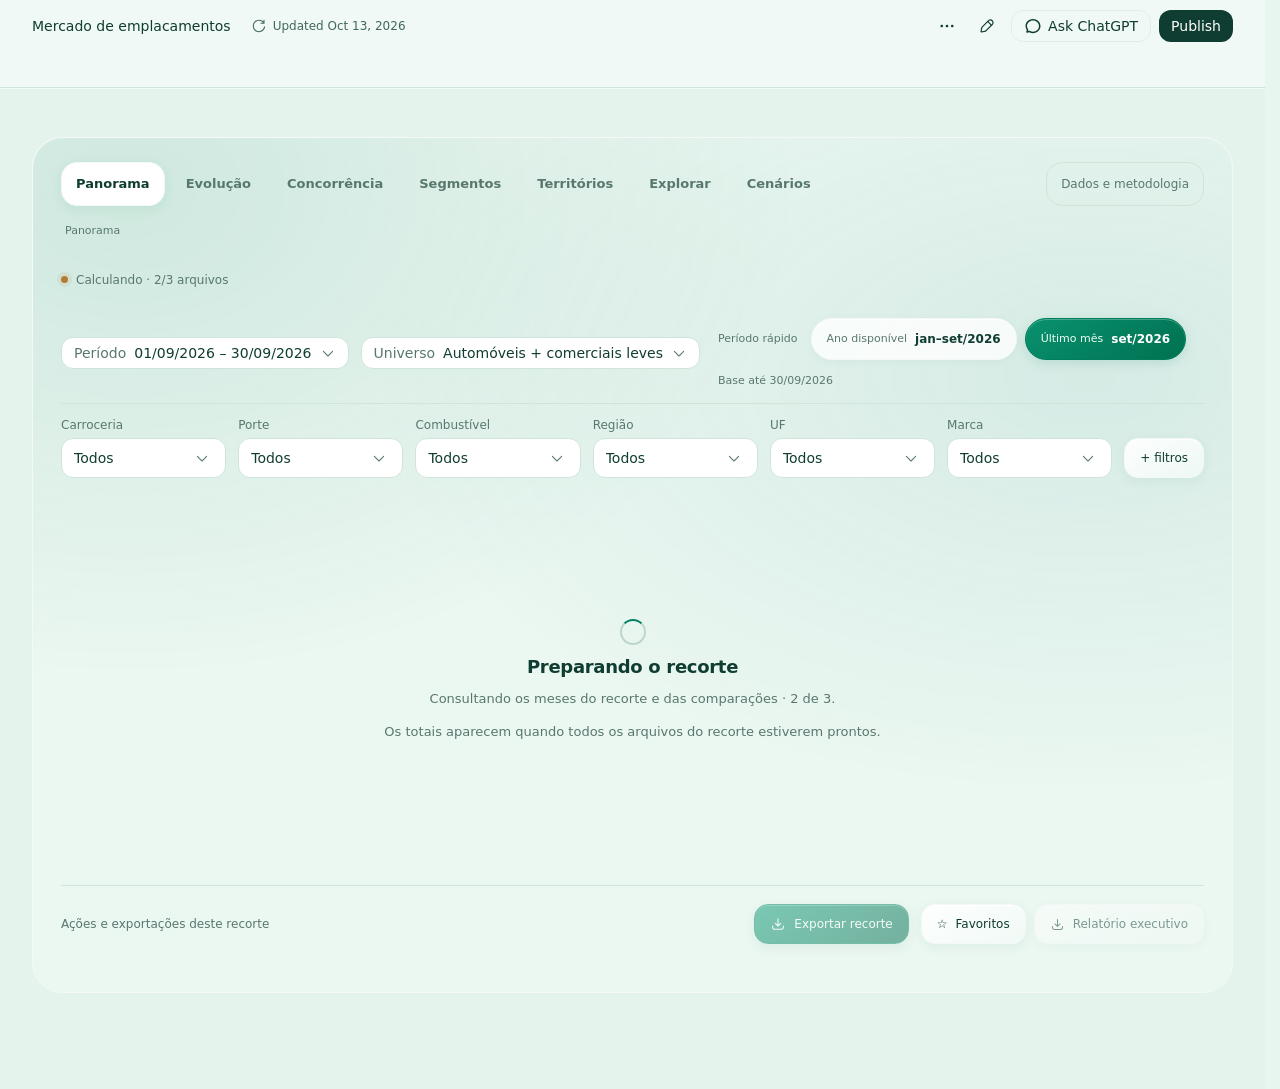
==== index.html @ 7e4a8392 "Add files via upload" ====
<!doctype html>
<html lang="en">
<head>
<meta charset="utf-8">
<meta name="viewport" content="width=device-width, initial-scale=1">
<meta name="color-scheme" content="light dark">
<meta name="theme-color" content="#ffffff">
<meta name="data-app-snapshot-sha256" content="2df8789edb861741ed31530e3e349b668649d255d8d9f45460e273f6a5045c52">
<meta name="data-app-runtime-sha256" content="9e3ede84b28aded3c7379b6e6a5611f0d95b9977eb0f781e279ceefabfcbd27e">
<meta name="data-app-bootstrap" content="deferred-content-v1">
<meta name="data-app-local-thread" content="01a12bfd-e2d1-74d6-8a83-0db0a08c40c7">
<title>Mercado de emplacamentos</title>
<link rel="icon" type="image/svg+xml" href="[data-uri]">
<style>:root{color-scheme:light;--fixed-theme-scheme:light;--adaptive-theme:1;--font-sans-default:-apple-system-body,ui-sans-serif,-apple-system,system-ui,"Segoe UI",Helvetica,"Apple Color Emoji",Arial,sans-serif,"Segoe UI Emoji","Segoe UI Symbol";--font-sans:var(--vscode-font-family,var(--font-sans-default));--background:var(--color-token-main-surface-primary,var(--color-background-surface,light-dark(#e7f6ef,#10231e)));--surface:var(--color-background-elevated-secondary-opaque,light-dark(#f1faf6,#172e27));--surface-raised:var(--color-token-dropdown-background,light-dark(#fff,#282828));--muted:light-dark(#eaf5ef,#243d32);--control:var(--color-background-control-opaque,light-dark(#fff,#212121));--control-hover:light-dark(#e5f3eb,#304a3d);--interaction-hover:var(--muted);--interaction-active:var(--control-hover);--text:var(--color-token-foreground,var(--color-text-foreground,light-dark(#103d31,#ecf8f2)));--secondary:var(--color-token-description-foreground,light-dark(#58786e,#a3bfb1));--border:var(--color-token-border,var(--color-border,light-dark(#cfe5d9,#304d40)));--border-strong:var(--color-border-heavy,light-dark(#bbd7c9,#466657));--accent:var(--color-text-accent,light-dark(#007c59,#61d2ae));--positive:var(--color-text-success,light-dark(#168043,#40c977));--warning-text:light-dark(#855b13,#e5b76e);--negative:var(--color-text-error,light-dark(#e02e2a,#ff6764));--mitsubishi-color:light-dark(#c73543,#ff8b94);--chart-1:light-dark(#00815f,#5bd3ac);--chart-2:light-dark(#4278c7,#91b4ef);--chart-3:light-dark(#20877f,#77d6cc);--chart-4:light-dark(#b47c31,#e5b76e);--chart-5:light-dark(#956bb9,#d1a9eb);--chart-6:light-dark(#7990af,#a3bde0);--chart-7:light-dark(#fa423e,#ff6764);--chart-8:light-dark(#8f8f8f,#afafaf);--chart-neutral-fill:color-mix(in srgb,var(--text) 3%,var(--surface));--ranked-list-fill:color-mix(in srgb,var(--chart-1) 16%,var(--surface));--ranked-list-fill-hover:color-mix(in srgb,var(--chart-1) 24%,var(--surface));--movement-positive:color-mix(in srgb,var(--positive) 75%,var(--text));--movement-negative:color-mix(in srgb,var(--negative) 75%,var(--text));--movement-total:var(--secondary);--card-radius:16px;--data-card-radius:22px;--data-card-background:light-dark(rgb(255 255 255/83%),rgb(24 47 39/83%));--control-radius:12px;--mark-radius:8;--data-app-chrome-background:color-mix(in srgb,var(--surface) 91%,transparent);--data-app-chrome-text:var(--text);--card-shadow:0 8px 30px rgb(16 80 57/7%),inset 0 1px 0 rgb(255 255 255/88%);--shadow:0 8px 16px -4px rgb(0 0 0/12%)}:root:not([data-app-theme]),:root:is([data-app-theme="original"],[data-app-theme="codex-classic"]){--dashboard-background:light-dark(color-mix(in srgb,var(--background) 98.6%,var(--text)),var(--background))}:root[data-app-appearance="dark"]{--fixed-theme-scheme:dark}
.dashboard-topbar-copy,.dashboard-topbar-actions,.dashboard-topbar-edit-controls{align-items:center;gap:10px;min-width:0;display:flex}.dashboard-topbar-copy{flex:auto}.dashboard-topbar-actions,.dashboard-topbar-edit-controls{flex:none}.dashboard-topbar-mode-controls{flex:none;align-items:center;gap:10px;display:flex}.dashboard-topbar-mode-controls [data-mode-action]{box-sizing:border-box;white-space:nowrap;transform-origin:100%}@media (width<=599px){.dashboard-topbar-mode-controls{grid-area:2/1/3/-1;justify-self:end}}.data-executive-summary{border-radius:var(--data-card-radius,var(--card-radius));background:0 0;border:0;min-width:0;overflow:visible}.data-executive-summary-heading{margin:0}.data-executive-summary-trigger{border-radius:var(--data-card-radius,var(--card-radius));width:100%;color:var(--text);cursor:pointer;font:inherit;text-align:left;background:0 0;border:0;justify-content:space-between;align-items:center;gap:16px;padding:12px 14px;display:flex}.data-executive-summary-trigger:hover{background:var(--interaction-hover,var(--control-hover))}.data-executive-summary-trigger:focus-visible{outline:2px solid var(--accent);outline-offset:-2px}.data-executive-summary-title-group{flex-wrap:wrap;flex:1;align-items:baseline;gap:10px;min-width:0;display:flex}.data-executive-summary-title{white-space:nowrap;flex:none;font-size:16px;font-weight:500;line-height:20px}.data-executive-summary-preview{min-width:0;color:color-mix(in srgb, var(--secondary) 68%, transparent);text-overflow:ellipsis;white-space:nowrap;flex:240px;font-size:14px;font-weight:400;line-height:20px;overflow:hidden}.data-executive-summary-toggle-icon{width:18px;height:18px;color:var(--secondary);flex:none;position:relative}.data-executive-summary-toggle-icon:before,.data-executive-summary-toggle-icon:after{content:"";background:currentColor;border-radius:999px;width:14px;height:1.5px;position:absolute;top:50%;left:50%;transform:translate(-50%,-50%)}.data-executive-summary-toggle-icon:after{transform:translate(-50%,-50%)rotate(90deg)}.data-executive-summary-trigger[aria-expanded=true] .data-executive-summary-toggle-icon:after{opacity:0}.data-executive-summary[data-open] .data-executive-summary-title{color:var(--secondary)}.data-executive-summary-panel{padding:0 0 18px}.data-executive-summary--inset{background:color-mix(in srgb, var(--text) 2%, transparent);overflow:hidden}.data-executive-summary--inset .data-executive-summary-trigger:hover{background:color-mix(in srgb, var(--text) 2%, transparent)}.data-executive-summary--inset .data-executive-summary-panel{padding:0 14px 18px}.data-executive-summary-content{grid-template-columns:minmax(0,1fr);gap:16px;width:100%;min-width:0;max-width:780px;padding-top:8px;display:grid}.data-executive-summary-content>:where(p,ul,ol){margin:0}.data-executive-summary-content .rich-narrative{min-width:0;margin:0}.data-executive-summary-content :is(.rich-narrative-content,.report-rich-editable)>p{margin:0}.data-executive-summary-content p{color:var(--text);font-size:16px;line-height:1.55}.data-executive-summary-content :is(strong,b,.markdown-bold){font-weight:600}.data-segmented-control{border:1px solid var(--border);border-radius:var(--control-radius);background:var(--control);align-items:stretch;min-width:0;max-width:100%;display:inline-flex;overflow:visible}.data-segmented-control[data-full-width]{width:100%;display:flex}.data-segmented-control-label{text-overflow:ellipsis;white-space:nowrap;min-width:0;overflow:hidden}.data-segmented-control[data-disabled]{opacity:var(--control-disabled-opacity,.58)}.data-segmented-control button{border:0;border-left:1px solid var(--border);min-width:0;min-height:30px;color:var(--secondary);cursor:pointer;font:inherit;white-space:nowrap;background:0 0;flex:0 auto;justify-content:center;align-items:center;padding:0 12px;font-size:14px;font-weight:400;line-height:20px;display:inline-flex;position:relative}.data-segmented-control button:first-child{border-radius:var(--control-radius) 0 0 var(--control-radius)}.data-segmented-control button:last-child{border-radius:0 var(--control-radius) var(--control-radius) 0}.data-segmented-control button:only-child{border-radius:var(--control-radius)}.data-segmented-control-tooltip{z-index:var(--layer-tooltip);position:absolute;bottom:calc(100% + 7px);left:50%;transform:translate(-50%,2px)}.data-segmented-control-button:hover .data-segmented-control-tooltip,.data-segmented-control-button:focus-visible .data-segmented-control-tooltip{opacity:1;transform:translate(-50%)}.data-segmented-control[data-size=default] button{min-height:calc(var(--data-control-height,32px) - 2px)}.data-segmented-control[data-full-width] button{flex:1 1 0}.data-segmented-control button:first-child{border-left:0}.data-segmented-control button:hover:not(:disabled){background:var(--interaction-hover,var(--control-hover));color:var(--text)}.data-segmented-control button:focus-visible{z-index:1;outline:2px solid var(--accent);outline-offset:-2px;position:relative}.data-segmented-control button[aria-pressed=true]{background:color-mix(in srgb, var(--text) 5%, transparent);color:var(--text)}.data-segmented-control button:disabled{cursor:default}@media (prefers-reduced-motion:reduce){.data-segmented-control button{transition:none}}.data-slider{--data-slider-control-height:var(--data-control-height,32px);--data-slider-control-padding:var(--space-3,12px);--data-slider-inline-gap:24px;--data-slider-inline-label-width:200px;align-content:start;gap:var(--field-label-gap,6px);min-width:0;color:var(--text);display:grid;container:data-slider/inline-size}.data-slider[data-layout=inline]{grid-template-columns:minmax(112px, var(--data-slider-inline-label-width)) minmax(0, 1fr);align-items:center;column-gap:var(--data-slider-inline-gap);row-gap:var(--field-label-gap,6px)}.data-slider[data-layout=inline]>.data-slider-label--outside{grid-area:1/1}.data-slider[data-layout=inline]>.data-slider-control{grid-area:1/2}.data-slider[data-layout=inline][data-label-placement=hidden]>.data-slider-control{grid-column:1/-1}.data-slider[data-disabled]{opacity:var(--control-disabled-opacity,.58)}.data-slider-label{min-width:0;color:var(--secondary);font-size:14px;font-weight:400;line-height:20px}.data-slider-label--outside{width:fit-content}.data-slider-label--inline{box-sizing:border-box;width:100%;min-height:var(--data-slider-control-height);pointer-events:none;text-overflow:ellipsis;white-space:nowrap;align-items:center;padding-inline:16px;display:flex;overflow:hidden}.data-slider[data-label-placement=inline]{gap:0}.data-slider[data-label-placement=inline] .data-slider-label--inline{z-index:5;inset-block:0;left:var(--data-slider-control-padding);width:auto;max-width:calc(100% - 96px);min-height:0;padding:0;position:absolute}.data-slider--range[data-center-inline-label] .data-slider-label--inline{left:var(--data-slider-midpoint);width:max-content;max-width:max(0px, calc(var(--data-slider-span) - 32px));text-align:center;justify-content:center;transform:translate(-50%)}.data-slider-label--hidden,.data-slider-visually-hidden{clip:rect(0 0 0 0);clip-path:inset(50%);white-space:nowrap;border:0;width:1px;height:1px;margin:-1px;padding:0;position:absolute;overflow:hidden}.data-slider-control{height:var(--data-slider-control-height);border:1px solid var(--border);border-radius:var(--control-radius);background:var(--surface);touch-action:none;min-width:0;transition:border-color .12s,box-shadow .12s;position:relative;overflow:visible}.data-slider-control:has(.data-slider-input:focus-visible){border-color:var(--control-focus-border,var(--border-strong));box-shadow:var(--control-focus-ring,0 0 0 1px var(--border-strong))}.data-slider-track{z-index:1;border-radius:inherit;pointer-events:none;position:absolute;inset:-1px;overflow:visible}.data-slider-selection{inset:0 calc(100% - var(--data-slider-end-position)) 0 var(--data-slider-start-position);border-radius:inherit;background:var(--muted);min-width:0;box-shadow:inset 0 0 0 1px color-mix(in srgb, var(--text) 9%, transparent), 0 1px 1px color-mix(in srgb, var(--text) 3%, transparent);transition:box-shadow .12s;position:absolute}.data-slider:not([data-disabled]) .data-slider-control:hover .data-slider-selection{box-shadow:inset 0 0 0 1px color-mix(in srgb, var(--text) 14%, transparent), 0 1px 1px color-mix(in srgb, var(--text) 3%, transparent)}.data-slider--single .data-slider-selection{min-width:min(16px,100%)}.data-slider-bound,.data-slider-value{z-index:5;color:var(--secondary);font-variant-numeric:tabular-nums;pointer-events:none;white-space:nowrap;font-size:12px;line-height:16px;position:absolute;top:50%;transform:translateY(-50%)}.data-slider-bound{transition:opacity .12s}.data-slider-bound--minimum{left:8px}.data-slider-bound--maximum{right:8px}.data-slider-bound[data-hidden]{opacity:0}.data-slider-value[data-placement=inside]{color:var(--text)}.data-slider-value--end{right:var(--data-slider-control-padding);color:var(--text);font-size:14px;line-height:20px;left:auto}.data-slider--range .data-slider-value{color:var(--text);font-size:14px;line-height:20px}.data-slider-handle{z-index:4;background:var(--secondary);opacity:.55;pointer-events:none;border-radius:999px;width:2px;height:18px;transition:opacity .12s;position:absolute;top:50%;transform:translate(-1px,-50%)}.data-slider-handle--lower{left:clamp(8px, calc(var(--data-slider-start) + 8px), calc(100% - 8px))}.data-slider-handle--upper{left:clamp(8px, calc(var(--data-slider-end) - 8px), calc(100% - 8px))}.data-slider--range[data-collapsed] .data-slider-handle{left:clamp(8px, var(--data-slider-start), calc(100% - 8px))}.data-slider:not([data-disabled]) .data-slider-control:hover .data-slider-handle{opacity:.8}.data-slider--single .data-slider-control:has(.data-slider-input:active) .data-slider-handle--upper,.data-slider--single .data-slider-control:has(.data-slider-input:focus-visible) .data-slider-handle--upper,.data-slider--range[data-active-thumb=lower] .data-slider-control:has(.data-slider-input--lower:active,.data-slider-input--lower:focus-visible) .data-slider-handle--lower,.data-slider--range[data-active-thumb=upper] .data-slider-control:has(.data-slider-input--upper:active,.data-slider-input--upper:focus-visible) .data-slider-handle--upper{opacity:1}.data-slider-input{appearance:none;cursor:ew-resize;opacity:0;touch-action:none;background:0 0;border:0;outline:0;width:100%;height:100%;margin:0;position:absolute;inset:0}.data-slider-input:disabled{cursor:default}.data-slider-input--single{z-index:6}.data-slider--range .data-slider-input{z-index:6;pointer-events:none}.data-slider--range[data-active-thumb=lower] .data-slider-input--lower,.data-slider--range[data-active-thumb=upper] .data-slider-input--upper{z-index:7}.data-slider-input::-webkit-slider-runnable-track{height:var(--data-slider-control-height);background:0 0}.data-slider-input::-webkit-slider-thumb{width:20px;height:var(--data-slider-control-height);appearance:none;cursor:ew-resize;background:0 0;border:0;margin-top:0}.data-slider--range .data-slider-input::-webkit-slider-thumb{pointer-events:auto}.data-slider-input::-moz-range-track{height:var(--data-slider-control-height);background:0 0}.data-slider-input::-moz-range-thumb{width:20px;height:var(--data-slider-control-height);cursor:ew-resize;background:0 0;border:0}.data-slider--range .data-slider-input::-moz-range-thumb{pointer-events:auto}@media (pointer:coarse){.data-slider-input::-webkit-slider-thumb{width:44px}.data-slider-input::-moz-range-thumb{width:44px}}@container data-slider (width<=520px){.data-slider[data-layout=inline]>.data-slider-label--outside,.data-slider[data-layout=inline]>.data-slider-control{grid-column:1/-1}.data-slider[data-layout=inline]>.data-slider-label--outside{grid-row:1}.data-slider[data-layout=inline]>.data-slider-control{grid-row:2}}@media (prefers-reduced-motion:reduce){.data-slider-control,.data-slider-bound,.data-slider-handle{transition:none}}.data-switch{min-height:32px;color:var(--text);cursor:pointer;font:inherit;text-align:left;background:0 0;border:0;justify-content:space-between;align-items:center;gap:12px;padding:0;font-size:14px;font-weight:400;display:inline-flex}.data-switch[data-full-width]{width:100%}.data-switch-track{background:var(--border-strong);border-radius:999px;flex:none;width:34px;height:20px;transition:background .16s;position:relative}.data-switch-track:after{background:var(--surface-raised);content:"";border-radius:50%;width:16px;height:16px;transition:transform .16s;position:absolute;top:2px;left:2px}.data-switch[aria-checked=true] .data-switch-track{background:var(--accent)}.data-switch[aria-checked=true] .data-switch-track:after{transform:translate(14px)}.data-switch:focus-visible{outline:2px solid var(--accent);outline-offset:2px}.data-switch:disabled{cursor:default;opacity:var(--control-disabled-opacity,.58)}@media (prefers-reduced-motion:reduce){.data-switch-track,.data-switch-track:after{transition:none}}.data-switch[data-size=compact]{color:var(--secondary);font:inherit;border-radius:var(--control-radius);cursor:pointer;white-space:nowrap;background:0 0;border:0;align-items:center;gap:8px;padding:6px 8px;font-size:14px;display:inline-flex}.data-switch[data-size=compact]:hover{background:var(--interaction-hover);color:var(--text)}.data-switch[data-size=compact] .data-switch-track{background:var(--border-strong);border-radius:10px;width:28px;height:16px;transition:background .12s;position:relative}.data-switch[data-size=compact] .data-switch-track:after{content:"";background:var(--surface);border-radius:50%;width:12px;height:12px;transition:transform .12s;position:absolute;top:2px;left:2px}.data-switch[data-size=compact][aria-checked=true] .data-switch-track{background:var(--text)}.data-switch[data-size=compact][aria-checked=true] .data-switch-track:after{transform:translate(12px)}.form-checkbox{align-items:center;gap:var(--space-2);cursor:pointer;display:inline-flex}.form-checkbox-control{flex:0 0 var(--space-5);width:var(--space-5);height:var(--space-5);display:inline-flex;position:relative}.form-checkbox-control input{appearance:none;z-index:1;border-radius:var(--radius-xs);width:100%;height:100%;cursor:inherit;background:0 0;border:0;margin:0;position:absolute;inset:0}.form-checkbox-control>:not(input){pointer-events:none;position:absolute;inset:0}.form-checkbox-control [data-dashboard-icon=checkboxUnchecked]{color:var(--border-strong)}.form-checkbox-control [data-dashboard-icon=checkboxChecked]{color:var(--text);opacity:0}.form-checkbox-control input:checked~[data-dashboard-icon=checkboxUnchecked]{opacity:0}.form-checkbox-control input:checked~[data-dashboard-icon=checkboxChecked]{opacity:1}.form-checkbox-control input:focus-visible{outline:2px solid var(--accent);outline-offset:3px}.form-checkbox:has(input:disabled){opacity:.5;cursor:not-allowed}.section-navigator{z-index:20;padding:6px;position:fixed;top:50%;left:12px;transform:translateY(-50%)}.section-navigator:not([data-placement=inline])[data-fits-gutter=false]{visibility:hidden;pointer-events:none}.section-navigator-trigger{border-radius:var(--radius-md);color:var(--secondary);font:inherit;cursor:pointer;background:0 0;border:0;align-items:center;margin:0;padding:8px 6px;display:flex}.section-navigator-trigger:focus-visible{outline:2px solid var(--accent);outline-offset:2px}.section-navigator-rail{flex-direction:column;align-items:flex-start;width:28px;display:flex}.section-navigator-rail>span{align-items:center;height:12px;display:flex}.section-navigator-rail i{background:var(--secondary);opacity:.5;border-radius:999px;width:9px;height:3px;display:block}.section-navigator-rail i[data-active]{background:var(--text);opacity:1;width:14px}.section-navigator-label{display:none}.section-navigator-menu{opacity:0;visibility:hidden;pointer-events:none;gap:2px;width:max-content;max-width:calc(100vw - 24px);max-height:min(440px,80vh);transition:opacity .1s,transform .1s,visibility .1s;position:absolute;top:50%;left:0;overflow-y:auto;transform:translate(-4px,-50%)}.section-navigator[data-open] .section-navigator-menu{opacity:1;visibility:visible;pointer-events:auto;transform:translateY(-50%)}.section-navigator-menu .menu-item{min-height:28px;padding-block:4px;font-size:12px;font-weight:500}.section-navigator-menu .menu-item-label{text-overflow:ellipsis;white-space:nowrap;overflow:hidden}.section-navigator-menu .menu-item[aria-current]{background:var(--control);color:var(--text)}.section-navigator-menu .menu-item:not([aria-current]){color:var(--secondary)}.section-navigator[data-placement=inline]{margin-bottom:12px;position:relative;top:auto;left:auto;transform:none}.section-navigator[data-placement=inline] .section-navigator-label{display:inline}.section-navigator[data-placement=inline] .section-navigator-trigger{background:var(--control);border:1px solid var(--border);padding:8px 12px}.section-navigator[data-placement=inline] .section-navigator-menu{top:100%;transform:translateY(-4px)}.section-navigator[data-placement=inline][data-open] .section-navigator-menu{transform:none}@media (width<=1080px){.section-navigator:not([data-placement=inline]){display:none}}@media (prefers-reduced-motion:reduce){.section-navigator-menu{transition:none}}.bar-family-list-row,.bar-family-grouped-bar,.bar-family-bullet-row{width:100%;font:inherit;text-align:left;cursor:default;background:0 0;border:0;padding:0;position:relative}.experimental-bar-chart{min-width:0;position:relative}.bar-family-list{gap:var(--bar-family-row-gap,13px);padding:8px 0;display:grid}.bar-family-list[data-label-position=summary],.bar-family-range{padding:0}.bar-family-list-row{min-width:0;color:var(--text);gap:6px;transition:opacity .16s;display:grid}.bar-family-list[data-interacting] .bar-family-list-row:not([data-active]){opacity:.38}.bar-family-list-row:focus-visible,.bar-family-bullet-row:focus-visible{outline:2px solid var(--accent);outline-offset:4px;border-radius:6px}.bar-family-list-copy{font-size:var(--bar-family-font-size,14px);justify-content:space-between;align-items:baseline;gap:12px;line-height:1.2;display:flex}.bar-family-list-copy>span{text-overflow:ellipsis;white-space:nowrap;min-width:0;overflow:hidden}.bar-family-list-copy strong{font-size:inherit;flex:none;font-weight:650}.bar-family-list-track{min-width:0;height:var(--bar-family-thickness,12px);border-radius:var(--bar-family-radius,999px);background:0 0;display:block;overflow:hidden}.bar-family-list-row[data-track] .bar-family-list-track{background:var(--bar-family-track-color)}.bar-family-list-track>span{border-radius:inherit;height:100%;transition:width .18s;display:block}.bar-family-list-row[data-track] .bar-family-list-track[data-segments]{grid-template-columns:repeat(var(--progress-segments), minmax(0, 1fr));background:0 0;gap:3px;display:grid}.bar-family-list-track[data-segments]>span{background:color-mix(in srgb, var(--progress-color) 14%, var(--surface))}.bar-family-list-track[data-segments]>span[data-active]{background:var(--progress-color)}.bar-family-progress-summary{flex-wrap:wrap;gap:4px 8px}.bar-family-progress-summary strong{letter-spacing:-.035em;font-size:20px;font-weight:560;line-height:24px}.bar-family-progress-summary>span{color:var(--secondary);white-space:normal;overflow-wrap:normal}.bar-family-range-track{background:var(--border-strong);border-radius:999px;height:3px;position:relative}.bar-family-range-track i{border:2px solid var(--surface);background:var(--bar-family-range-color,var(--text));width:8px;height:8px;box-shadow:0 0 0 1px var(--border-strong);border-radius:50%;position:absolute;top:50%;transform:translate(-50%,-50%)}.bar-family-range .bar-family-list-row{align-content:center;min-height:28px}.bar-family-range .bar-family-list-row:is(:hover,:focus-visible) .bar-family-range-track{background:var(--secondary)}.bar-family-range .bar-family-list-row:is(:hover,:focus-visible) .bar-family-range-track i{box-shadow:0 0 0 2px var(--bar-family-range-color,var(--text))}.bar-family-range-bounds{color:var(--secondary);font-variant-numeric:tabular-nums;font-size:10px}.bar-family-list-row:hover .bar-family-list-track>span,.bar-family-list-row:focus-visible .bar-family-list-track>span{filter:saturate(1.12)brightness(.92)}.bar-family-list--rankedList .bar-family-list-copy{z-index:2;height:var(--bar-family-thickness,32px);color:var(--text);align-items:center;position:absolute;top:0;left:12px;right:12px}.bar-family-list--rankedList .bar-family-list-row{gap:0}.bar-family-list[data-label-position=above] .bar-family-list-row{gap:7px}.bar-family-list[data-label-position=above] .bar-family-list-value{font-size:var(--bar-family-font-size,14px);align-items:baseline;gap:4px;line-height:1;display:flex}.bar-family-list[data-label-position=above] .bar-family-list-value strong{letter-spacing:-.02em;font-size:28px;font-weight:500}.bar-family-list[data-label-position=above] .bar-family-list-track>span{align-items:center;padding-inline:10px;display:flex}.bar-family-list[data-label-position=above] .bar-family-list-track b{font-size:var(--bar-family-font-size,14px);text-overflow:ellipsis;white-space:nowrap;font-weight:500;overflow:hidden}.bar-family-list-toggle{color:var(--secondary);font:inherit;cursor:pointer;background:0 0;border:0;border-radius:8px;justify-self:start;padding:5px 9px;font-size:13px;font-weight:600}.bar-family-list-toggle:hover{background:color-mix(in srgb, var(--text) 6%, transparent);color:var(--text)}.bar-family-list-toggle:focus-visible{outline:2px solid var(--accent);outline-offset:2px}.bar-family-grouped-list{gap:var(--bar-family-group-gap,15px);display:grid}.bar-family-grouped-row{gap:6px;display:grid}.bar-family-grouped-label{color:var(--text);font-size:14px;font-weight:500}.bar-family-grouped-pair{gap:4px;display:grid}.bar-family-grouped-bar{grid-template-columns:minmax(0, 1fr) var(--bar-family-value-width,4ch);min-height:max(22px, var(--bar-family-thickness,10px));color:inherit;align-items:center;gap:12px;transition:opacity .16s;display:grid}.bar-family-grouped-list[data-interacting] .bar-family-grouped-bar:not([data-active]){opacity:.38}.bar-family-grouped-bar:hover .bar-family-grouped-track>span,.bar-family-grouped-bar:focus-visible .bar-family-grouped-track>span{filter:saturate(1.08)brightness(.96)}.bar-family-grouped-bar:focus-visible{outline:2px solid var(--accent);outline-offset:3px;border-radius:4px}.bar-family-grouped-track{min-width:0;height:var(--bar-family-thickness,10px);border-radius:var(--bar-family-radius,5px);display:block;overflow:hidden}.bar-family-grouped-value{text-align:end;min-width:4ch;color:var(--text);font-variant-numeric:tabular-nums;font-size:14px;font-weight:600;line-height:22px}.bar-family-grouped-track>span{border-radius:inherit;height:100%;display:block}.bar-family-grouped-list>.chart-legend{justify-content:flex-start;margin:0}.experimental-bar-plot{width:100%;height:100%;min-height:0}.experimental-bar-chart[data-axis-label=true]{grid-template-rows:minmax(0,1fr) 18px;gap:4px;display:grid}.experimental-bar-axis-label{color:var(--secondary);text-align:center;font-size:11px;line-height:18px}.bar-family-segmented{gap:18px;padding:8px 0;display:grid;position:relative;container:composition/inline-size}.bar-family-segmented :is(.bar-family-segment,.bar-family-segment-callouts>div,.bar-family-segment-labels>div,.bar-family-segment-annotations>div,tbody>tr){transition:opacity .12s}.bar-family-segmented[data-interacting] :is(.bar-family-segment,.bar-family-segment-callouts>div,.bar-family-segment-labels>div,.bar-family-segment-annotations>div,tbody>tr):not([data-active]){opacity:.38}.bar-family-segment[data-active]{box-shadow:inset 0 0 0 1px color-mix(in srgb, var(--text) 24%, transparent)}@media (prefers-reduced-motion:reduce){.bar-family-segmented *{transition:none}}.bar-family-comparison-table{max-width:100%;display:none;overflow-x:auto}.bar-family-comparison-table table{border-collapse:collapse;width:100%;font-size:13px}.bar-family-comparison-table :is(th,td){border-bottom:1px solid var(--border);text-align:right;font-variant-numeric:tabular-nums;padding:10px 4px}.bar-family-comparison-table th{font-weight:500}.bar-family-comparison-table th:first-child{text-align:left}.bar-family-comparison-table thead,.bar-family-period-label{color:var(--secondary);font-size:12px}.bar-family-segmented[data-callouts-fit=false]>.bar-family-segment-callouts{visibility:hidden;pointer-events:none;top:0;position:absolute;inset-inline:0}.bar-family-segmented[data-callouts-fit=false]>.bar-family-comparison-table{display:block}.bar-family-segmented-track{width:100%;height:var(--bar-family-thickness,28px);border-radius:var(--bar-family-radius,999px);background:color-mix(in srgb, var(--text) 7%, transparent);display:flex;overflow:visible}.bar-family-segment{border:0;border-right:var(--bar-family-segment-gap,2px) solid var(--surface);color:#fff;min-width:2px;font:inherit;font-size:var(--bar-family-font-size,14px);cursor:default;padding:0;font-weight:650;position:relative;overflow:visible}.bar-family-segment:first-child{border-radius:var(--bar-family-radius,999px) 0 0 var(--bar-family-radius,999px)}.bar-family-segment:last-child{border-radius:0 var(--bar-family-radius,999px) var(--bar-family-radius,999px) 0;border-right:0}.bar-family-segment:only-child,.bar-family-segmented[data-rounded-segments] .bar-family-segment{border-radius:var(--bar-family-radius,999px)}.bar-family-segment:hover,.bar-family-segment:focus-visible{z-index:2}.bar-family-segment:focus-visible{outline:2px solid var(--accent);outline-offset:3px}.bar-family-segment-annotations{grid-template-columns:repeat(2,minmax(0,1fr));gap:0 24px;display:grid}@container composition (width<=560px){.bar-family-segment-annotations{grid-template-columns:minmax(0,1fr)}}.bar-family-segment-annotations>div{border-bottom:1px solid var(--border);font-size:var(--bar-family-font-size,14px);grid-template-columns:8px minmax(0,1fr) auto;align-items:center;gap:9px;padding:10px 0;display:grid}.bar-family-segment-key{border-radius:50%;width:8px;height:8px}.bar-family-segment-annotations strong,.bar-family-segment-annotations small{display:block}.bar-family-segment-annotations strong{font-size:inherit;font-weight:580}.bar-family-segment-annotations small{color:var(--secondary);font-size:inherit;margin-top:3px;line-height:1.25}.bar-family-segment-annotations b{font-size:inherit;font-weight:650}.bar-family-segment-callouts{color:var(--text);font-size:var(--bar-family-font-size,14px);align-items:end;gap:0;display:grid}.bar-family-segment-callouts>div{min-width:0;padding-right:12px}.bar-family-segment-callouts[data-align=right]>div{text-align:right;padding-left:12px;padding-right:0}.bar-family-segment-callouts[data-align=right] span i{margin-left:8px;margin-right:0}.bar-family-segment-callouts strong,.bar-family-segment-callouts span{font-size:inherit;line-height:1.3;display:block}.bar-family-segment-callouts strong{text-overflow:ellipsis;white-space:nowrap;font-weight:500;overflow:hidden}.bar-family-segment-callouts span{white-space:nowrap;margin-top:5px;font-weight:400}.bar-family-segment-callouts span b{font-size:18px;font-weight:500}.bar-family-segment-callouts span i{background:color-mix(in srgb, var(--text) 18%, transparent);vertical-align:-3px;width:1px;height:16px;margin-right:8px;display:inline-block}.bar-family-segment-callouts small{color:var(--secondary);font-size:inherit;margin-left:7px;font-weight:450}.bar-family-segment-callouts[data-position=bottom]{color:color-mix(in srgb, var(--secondary) 72%, transparent);align-items:start}.bar-family-segment-callouts[data-position=bottom] span{margin-top:0}.bar-family-segment-callouts[data-position=bottom] small{color:inherit}.bar-family-segment-callouts[data-position=bottom] strong{margin-top:5px;font-weight:500}.bar-family-segmented:has(.bar-family-segment-callouts){gap:10px}.bar-family-segmented:has(.bar-family-segment-callouts) .bar-family-segmented-track+.bar-family-segmented-track{margin-top:2px}.bar-family-segment-labels{color:var(--text);font-size:var(--bar-family-font-size,14px);gap:0;display:grid}.bar-family-segment-labels>div{text-align:center;justify-items:center;gap:3px;min-width:0;display:grid}.bar-family-segment-labels>div:first-child{text-align:left;justify-items:start}.bar-family-segment-labels>div:last-child{text-align:right;justify-items:end}.bar-family-segment-labels strong{font-size:inherit;font-weight:500;line-height:1.25}.bar-family-segment-labels span{color:var(--secondary);font-size:inherit;line-height:1.25}.bar-family-bullets{gap:var(--bar-family-row-gap,18px);padding:8px 0;display:grid}.bar-family-bullet-row{color:var(--text);gap:7px;display:grid}.bar-family-bullet-track{height:var(--bar-family-thickness,18px);background:color-mix(in srgb, var(--text) 7%, transparent);border-radius:999px;display:block;position:relative}.bar-family-bullet-value,.bar-family-bullet-projection{border-radius:inherit;position:absolute;top:0;bottom:0;left:0}.bar-family-bullet-projection{opacity:.28}.bar-family-bullet-track i{background:var(--text);border-radius:2px;width:2px;position:absolute;top:-4px;bottom:-4px;transform:translate(-1px)}.bar-family-bullet-row:hover .bar-family-bullet-value,.bar-family-bullet-row:focus-visible .bar-family-bullet-value{filter:saturate(1.08)brightness(.96)}@media (width<=520px){.bar-family-segment-annotations{grid-template-columns:1fr}}@media (prefers-reduced-motion:reduce){.bar-family-list-track>span{transition:none}}:root{--spacing:.25rem;--space-1:var(--spacing);--space-2:calc(var(--spacing) * 2);--space-3:calc(var(--spacing) * 3);--space-4:calc(var(--spacing) * 4);--space-5:calc(var(--spacing) * 5);--space-6:calc(var(--spacing) * 6);--data-card-gap:20px;--data-metric-gap:12px;--data-section-gap:40px;--data-section-content-gap:20px;--data-after-metrics-gap:32px;--radius-2xs:2px;--radius-xs:4px;--radius-sm:6px;--radius-md:8px;--radius-lg:10px;--radius-xl:12px;--radius-2xl:16px;--radius-3xl:20px;--radius-4xl:24px;--radius-full:9999px;--shadow-sm:0 1px 2px -1px #00000014;--shadow-md:0 2px 4px -1px #00000014;--shadow-lg:0 4px 8px -2px #0000001a;--shadow-xl:0 8px 16px -4px #0000001f;--shadow-2xl:0 16px 32px -8px #00000030;--shadow-hairline:0 0 0 .5px color-mix(in srgb, var(--text) 14%, transparent);--text-xs-size:12px;--text-xs-line:16px;--text-sm-size:14px;--text-sm-line:20px;--text-md-size:16px;--text-md-line:24px;--text-lg-size:18px;--text-lg-line:28px;--text-xl-size:20px;--text-xl-line:28px;--text-title-2-tracking:normal;--text-title-3-tracking:normal;--text-large-title-tracking:normal;--inverse-surface:var(--color-background-primary-solid,#111);--inverse-surface-hover:var(--color-background-primary-solid-hover,#000);--inverse-text:var(--color-text-primary-solid,#fff);--danger-surface:var(--color-background-danger-solid,var(--negative));--danger-text:var(--color-text-danger-solid,#fff);--radius-small:var(--radius-md,8px);--layer-header:30;--layer-tooltip:50;--tooltip-delay:.6s;--layer-drag:1000;--layer-tooltip-portal:1100;--motion-duration-fast:.15s;--motion-duration-standard:.3s;--motion-duration-segmented:.3s;--motion-easing-emphasized:cubic-bezier(.23, 1, .32, 1);--motion-easing-segmented:cubic-bezier(.23, 1, .32, 1);--motion-easing-out-quint:cubic-bezier(.23, 1, .32, 1);--block-drag-activation-distance:6;--block-drag-lift:-5px;--block-drag-scale:1.015;--block-drag-preview-opacity:.97;--block-drag-source-opacity:.24;--block-drag-max-tilt:1.5;--block-drag-velocity-smoothing:.18;--block-drag-direction-dead-zone:.04;--block-drag-rotation-duration:.1s;--block-drag-reorder-duration:.22s;--block-drag-drop-duration:.22s;--block-drag-reorder-easing:var(--motion-easing-emphasized);--block-drag-insertion-hysteresis:10;--block-drag-scroll-edge:56;--block-drag-scroll-speed:18;--block-layout-min-metric-span:2;--block-layout-min-chart-span:3;--block-layout-min-custom-span:3;--block-layout-min-table-span:3;--block-layout-min-block-span:3;--block-layout-max-row-items:6;--block-layout-row-insertion-zone:40;--block-layout-row-attraction:8;--block-layout-row-hover-delay:.45s;--block-layout-touch-row-hover-delay:.65s;--block-layout-row-gap:0px;--block-layout-auto-resize:1;--dashboard-frosted-background:color-mix(in srgb, var(--background) 95%, transparent);--dashboard-frosted-blur:14px;--data-app-dashboard-content-width:1440px;--data-app-dashboard-wide-content-width:var(--data-app-dashboard-content-width);--data-app-report-evidence-width:748px;--data-app-report-prose-width:748px;--data-app-dashboard-gutter:32px;--data-app-report-gutter:36px;--data-app-dashboard-mobile-gutter:16px;--data-app-report-mobile-gutter:20px;--report-comparison-fill:var(--lightningcss-light,#d4d4d4)var(--lightningcss-dark,#929292);--dashboard-content-max-width:calc(var(--data-app-dashboard-content-width) + 2 * var(--data-app-dashboard-gutter));--dashboard-content-gutter:var(--data-app-dashboard-gutter);--dashboard-content-mobile-gutter:var(--data-app-dashboard-mobile-gutter);font-family:var(--font-sans);font-synthesis:none;text-rendering:optimizelegibility;-webkit-font-smoothing:antialiased}.source-section{gap:var(--space-6);padding:var(--space-6);display:grid}.source-definition{padding:var(--space-4);border-radius:var(--radius-xl);background:var(--muted)}.source-definition h3{margin:3px 0 7px;font-size:16px}.source-definition>p:last-child{color:var(--secondary);margin:0;font-size:14px;line-height:1.55}.source-label,.source-metadata dt{color:var(--secondary);letter-spacing:0;text-transform:none;margin:0;font-size:14px;line-height:24px}.source-value{overflow-wrap:anywhere;color:var(--secondary);margin:0;font-size:12px}.source-metadata{grid-template-columns:repeat(2,minmax(0,1fr));gap:8px;margin:0;display:grid}.source-metadata div{min-width:0}.source-metadata dd{overflow-wrap:anywhere;color:var(--text);margin:8px 0 0;font-size:14px;line-height:1.6}.source-group{gap:8px;display:grid}.source-copy{color:var(--secondary);margin:0;font-size:14px;line-height:1.55}.source-pills{flex-wrap:wrap;gap:7px;display:flex}.source-pill{border:1px solid var(--border);border-radius:999px;align-items:center;gap:6px;min-width:0;padding:6px 9px;font-size:12px;display:inline-flex}.source-pill[href]{color:var(--text);text-decoration:none}.source-pill[href]:hover{border-color:var(--accent);color:var(--accent)}.source-pill span{overflow-wrap:anywhere}.source-definitions{border-collapse:collapse;width:100%}.source-definitions :is(th,td){border-bottom:1px solid color-mix(in srgb, var(--text) 5%, transparent);color:var(--text);text-align:left;vertical-align:top;padding:8px 0;font-size:14px;line-height:1.6}.source-definitions tr:first-child :is(th,td){border-top:1px solid color-mix(in srgb, var(--text) 5%, transparent)}.source-definitions th{width:136px;padding-right:16px;font-weight:500}.source-definition-formula{overflow-wrap:anywhere;color:var(--secondary);margin-top:5px;font-family:ui-monospace,SFMono-Regular,Menlo,Consolas,monospace;font-size:12px;line-height:1.55;display:block}.source-definition-variable{margin-top:2px;font-weight:400}.source-definition-lineage{overflow-wrap:anywhere;color:var(--secondary);margin-top:4px;font-size:12px;line-height:1.55;display:block}.source-caveats{border-top:1px solid color-mix(in srgb, var(--text) 5%, transparent);margin:0;padding:0;list-style:none;display:grid}.source-caveats li{border-bottom:1px solid color-mix(in srgb, var(--text) 5%, transparent);min-width:0;color:var(--text);padding:8px 0;font-size:14px;line-height:1.6}.source-list{gap:2px;margin:0 -8px;display:grid}.source-row{min-width:0;color:var(--text);border-radius:8px;grid-template-columns:17px minmax(0,1fr) auto;align-items:center;gap:10px;padding:9px 8px;font-size:14px;line-height:20px;text-decoration:none;display:grid}.source-row-icon{color:var(--secondary);align-self:start;margin-top:2px}.source-row-copy{gap:1px;min-width:0;display:grid}.source-row-title{overflow-wrap:anywhere;white-space:normal;min-width:0}.source-trust,.source-usage-note{overflow-wrap:anywhere;color:var(--secondary);font-family:var(--font-sans,inherit);white-space:normal;font-size:12px;line-height:20px}.source-row-external{color:var(--secondary);opacity:0;transition:opacity .12s}.source-row[href]:is(:hover,:focus-visible){background:color-mix(in srgb, var(--text) 5%, transparent)}.source-row[href]:is(:hover,:focus-visible) .source-row-external{opacity:1}.source-section .source-evidence{color:var(--text);font-size:14px;line-height:1.55}.source-trace{gap:0;margin:2px 0 0;padding:0;list-style:none;display:grid}.source-trace-step{grid-template-columns:30px minmax(0,1fr);gap:13px;padding:0 0 22px;display:grid;position:relative}.source-trace-step:not(:last-child):after{background:var(--border);content:"";width:1px;position:absolute;top:30px;bottom:3px;left:14px}.source-trace-marker{border:1px solid var(--border);background:var(--surface);width:29px;height:29px;color:var(--secondary);border-radius:50%;place-items:center;font-size:12px;display:grid}.source-trace-copy{min-width:0;padding-top:4px}.source-trace-copy>strong{color:var(--text);font-size:14px;line-height:1.45;display:block}.source-trace-copy>p{color:var(--text);overflow-wrap:anywhere;margin:6px 0 0;font-size:14px;line-height:1.6}.source-trace-copy .source-pills{margin-top:10px}.sql-viewer{border:1px solid var(--border);background:var(--muted);border-radius:12px;overflow:hidden}.sql-toolbar{border-bottom:1px solid var(--border);justify-content:space-between;align-items:center;gap:12px;min-height:46px;padding:6px 10px 6px 14px;display:flex}.sql-toolbar-actions{align-items:center;gap:2px;display:flex}.sql-source-links{flex-wrap:wrap;gap:8px;min-width:0;display:flex}.sql-source-links a{color:var(--secondary);align-items:center;gap:5px;font-size:12px;text-decoration:none;display:inline-flex}.sql-source-links a:hover{color:var(--text)}.sql-copy-button{min-height:30px;color:var(--secondary);background:0 0;border:0;border-radius:7px;flex:none;align-items:center;gap:5px;padding:5px 8px;font-size:12px;display:inline-flex}.sql-copy-button:hover{background:var(--interaction-hover);color:var(--text)}.sql{white-space:pre;min-height:120px;max-height:calc(100dvh - 250px);margin:0;padding:12px 0;font-family:ui-monospace,SFMono-Regular,Menlo,Monaco,Consolas,monospace;font-size:12px;line-height:1.7;overflow:auto}.sql :is(code,span){font-family:inherit}.sql-line{grid-template-columns:38px minmax(0,1fr);padding-right:14px;display:grid}.sql-line-number{color:var(--secondary);text-align:right;user-select:none;padding-right:10px}.sql-line-content{overflow-wrap:anywhere;white-space:pre-wrap}.sql code{min-width:0;display:block}.sql-keyword{color:var(--accent)}.sql-string{color:var(--positive)}.dialog.chart-export-dialog{--control-radius:var(--radius-xl);background:var(--background);width:100vw;max-width:none;height:100dvh;max-height:none;box-shadow:none;border:0;border-radius:0;flex-direction:column;display:flex;top:0;left:0;overflow:hidden;transform:none}.chart-export-dialog .dialog-header:focus{outline:none}.chart-export-dialog>.dialog-header,.chart-export-footer{flex-shrink:0}.chart-export-dialog>.dialog-header{min-height:52px;padding:0 var(--data-app-dashboard-gutter);border-bottom:var(--hairline,1px) solid var(--color-border-light,var(--border))}.chart-export-dialog .dialog-content{flex-direction:column;flex:auto;min-height:0;padding:0;display:flex;overflow:hidden}.chart-export-layout{flex:auto;grid-template-columns:minmax(0,1fr) minmax(260px,320px);min-height:0;display:grid;overflow:hidden}.chart-export-main{flex-direction:column;min-width:0;min-height:0;padding:0 0 20px;display:flex}.chart-export-stage{background:var(--background);flex:auto;justify-content:safe center;align-items:safe center;min-width:0;min-height:0;padding:28px;display:flex;overflow:auto}.chart-export-preset-description{color:var(--secondary);text-align:center;margin:0;font-size:12px;line-height:18px}.chart-export-preview-frame{flex-shrink:0;position:relative}.chart-export-preview{box-sizing:content-box;transform-origin:0 0;border:1px solid var(--color-border-light,var(--border));border-radius:var(--radius-3xl);position:absolute;inset:0 auto auto 0}.chart-export-preview-clip{border-radius:inherit;width:100%;height:100%;overflow:hidden}.chart-export-preview-clip[data-transparent=true]{background-color:var(--surface);background-image:conic-gradient(color-mix(in srgb, var(--text) 8%, transparent) 25%, transparent 0 50%, color-mix(in srgb, var(--text) 8%, transparent) 0 75%, transparent 0);background-size:16px 16px}.chart-export-artwork[data-transparent=true]{background:0 0}.chart-export-artwork{box-sizing:border-box;background:var(--surface);color:var(--text);font-family:var(--font-sans);pointer-events:none;border:0;border-radius:0;flex-direction:column;gap:12px;padding:20px;display:flex;position:relative;overflow:hidden}.chart-export-heading{flex-shrink:0}.chart-export-heading h2{font:500 16px/24px var(--font-sans);color:var(--text);margin:0}.chart-export-heading p{font:400 14px/20px var(--font-sans);color:var(--secondary);margin:0}.chart-export-heading h2+p{margin-top:4px}.chart-export-provenance p{margin:0}.chart-export-provenance p+p{margin-top:2px}.chart-export-provenance{font:400 12px/18px var(--font-sans);color:var(--secondary);overflow-wrap:anywhere;flex-shrink:0;margin:0}.chart-export-plot{flex:auto;min-height:100px}.chart-export-plot>.chart-layout{height:auto}.chart-export-plot .chart-frame{flex:none}.chart-export-plot .chart-layout--legend-right{flex-direction:column;display:flex}.chart-export-plot .chart-legend{max-height:none;overflow:visible;mask-image:none}.chart-export-plot .chart-legend li[data-collapsed]{visibility:visible}.chart-export-plot .chart-legend-toggle{display:none}.chart-export-resize{border-radius:var(--radius-md);width:28px;height:28px;color:var(--border-strong);cursor:nwse-resize;touch-action:none;background:0 0;border:0;place-items:center;padding:0;display:grid;position:absolute;bottom:-12px;right:-12px}.chart-export-resize:after{content:"";box-sizing:border-box;border-radius:var(--radius-full);clip-path:inset(50% 0 0 50%);pointer-events:none;border:2px solid;width:24px;height:24px;position:absolute;top:-3px;left:-3px}.chart-export-resize:hover{color:var(--secondary)}.chart-export-resize:focus-visible{outline:2px solid var(--accent);outline-offset:2px}.chart-export-size-controls{flex-direction:column;flex:none;align-items:center;gap:14px;padding:20px 20px 0;display:flex}.chart-export-presets{flex-wrap:wrap;justify-content:center;align-items:center;gap:8px;display:flex}.chart-export-presets button{border:1px solid var(--border);border-radius:var(--radius-xl);min-height:32px;color:var(--secondary);background:0 0;padding:0 12px;font-size:14px}.chart-export-presets button:hover,.chart-export-presets button[data-active]{background:var(--interaction-hover);color:var(--text)}.chart-export-custom-size{align-items:center;gap:8px;display:flex}.chart-export-controls.explorer-controls{border-top:0;border-left:var(--hairline,1px) solid var(--color-border-light,var(--border));max-height:none;overflow:auto}.chart-export-controls .explorer-section{flex-direction:column;align-items:stretch;display:flex}.chart-export-controls .explorer-section+.explorer-section{border:0;margin-inline:0;padding-inline:0}.chart-export-dimensions{color:var(--secondary);align-items:center;gap:8px;font-size:14px;display:flex}.chart-export-dimensions label{border:1px solid var(--border);border-radius:var(--radius-xl);align-items:center;gap:4px;min-width:0;padding:0 6px 0 8px;display:flex}.chart-export-dimensions input{width:48px;min-width:0;height:30px;color:var(--text);font:inherit;font-variant-numeric:tabular-nums;appearance:textfield;background:0 0;border:0;padding:0}.chart-export-dimensions input::-webkit-inner-spin-button{-webkit-appearance:none;margin:0}.chart-export-dimensions input::-webkit-outer-spin-button{-webkit-appearance:none;margin:0}.chart-export-dimensions label:focus-within{outline:2px solid var(--accent);outline-offset:2px}.chart-export-dimensions input:focus{outline:none}.chart-export-footer{border-top:1px solid var(--border);justify-content:flex-end;align-items:center;gap:8px;padding:16px 20px;display:flex}.chart-export-status{color:var(--secondary);margin:0 auto 0 0;font-size:12px;line-height:18px}@media (width<=800px){.chart-export-layout{flex-direction:column;display:flex;overflow:auto}.chart-export-main{flex:none}.chart-export-stage{flex:none;height:55dvh;min-height:280px}.chart-export-controls.explorer-controls{border-left:0;border-top:var(--hairline,1px) solid var(--color-border-light,var(--border));overflow:visible}.chart-export-footer{flex-wrap:wrap}.chart-export-status{flex-basis:100%}}@media (width<=650px){.chart-editor-dialog.chart-export-dialog>.dialog-header{min-height:50px;padding:0 var(--data-app-dashboard-mobile-gutter)}.chart-export-stage{padding-inline:var(--data-app-dashboard-mobile-gutter)}.chart-export-size-controls{padding:16px var(--data-app-dashboard-mobile-gutter) 0;gap:10px}.chart-export-presets{flex-wrap:nowrap;justify-content:space-between;gap:4px;width:100%;overflow-x:auto}.chart-export-presets button{white-space:nowrap;padding-inline:4px}.chart-export-resize{width:44px;height:44px}.chart-export-resize:after{top:7px;left:7px}.chart-export-footer{padding:12px var(--data-app-dashboard-mobile-gutter) calc(12px + env(safe-area-inset-bottom));grid-template-columns:repeat(2,minmax(0,1fr));gap:8px;display:grid}.chart-export-footer>:is(button,a){box-sizing:border-box;white-space:nowrap;place-items:center;width:100%;min-width:0;min-height:44px;padding-inline:4px;font-size:14px;display:grid}.chart-export-footer .chart-export-status{grid-column:1/-1}}.dialog.publish-review-dialog{border-radius:24px;flex-direction:column;width:min(480px,100vw - 32px);max-width:calc(100vw - 32px);max-height:calc(100dvh - 32px);display:flex;overflow:hidden}.publish-review-dialog .dialog-header{flex:none;padding:24px 24px 20px}.publish-review-dialog .dialog-header h2{font-size:20px;line-height:28px}.publish-review-dialog .dialog-header .icon-button:hover:not(:disabled){background:color-mix(in srgb, var(--text) 8%, transparent)}.publish-review-dialog .dialog-content{flex-direction:column;min-height:0;padding:0;display:flex}.publish-review-body{overscroll-behavior:contain;min-height:0;padding:0 24px 24px;overflow:auto}.publish-review-section h3{font:500 14px/20px var(--font-sans);margin:0 0 12px}.publish-review-section p{color:var(--secondary);font:400 14px/20px var(--font-sans);margin:0}.publish-review-audience{border:0;gap:8px;min-width:0;margin:0;padding:0;display:grid}.publish-review-option{border:1px solid var(--color-border-light,var(--border));cursor:pointer;border-radius:12px;grid-template-columns:18px minmax(0,1fr) 16px;align-items:center;gap:12px;min-height:68px;padding:12px;display:grid}.publish-review-option:has(input:checked){border-color:var(--text);background:color-mix(in srgb, var(--text) 3%, transparent)}.publish-review-option:hover{background:var(--interaction-hover)}.publish-review-option:has(input:focus-visible){outline:2px solid var(--text);outline-offset:2px}.publish-review-option>.dashboard-icon,.publish-review-existing>.dashboard-icon{color:var(--secondary)}.publish-review-option strong,.publish-review-existing strong{font:500 14px/20px var(--font-sans)}.publish-review-option-detail{color:var(--secondary);font:400 12px/18px var(--font-sans);margin-top:2px;display:block}.publish-review-option input{width:16px;height:16px;accent-color:var(--text);cursor:pointer;margin:0}.publish-review-permissions{margin-top:20px}.publish-review-permissions p{color:var(--secondary);font:400 14px/20px var(--font-sans);margin:12px 0 0}.publish-review-facts{color:var(--text);font:400 14px/20px var(--font-sans);gap:8px;margin:0;padding-left:18px;display:grid}.publish-review-facts li{padding-left:2px}.publish-review-existing{align-items:flex-start;gap:12px;display:flex}.publish-review-existing .dashboard-icon{flex-shrink:0;margin-top:2px}.publish-review-existing p{margin-top:4px}.publish-review-footer{border-top:1px solid var(--color-border-light,var(--border));flex:none;justify-content:flex-end;align-items:center;gap:8px;padding:16px 24px;display:flex}.publish-review-footer>.button{border:1px solid var(--border);width:100%;height:36px;min-height:36px;font:500 14px/20px var(--font-sans);white-space:nowrap;border-radius:12px;justify-content:center;align-items:center;gap:8px;padding:0 16px;text-decoration:none;display:inline-flex}.publish-review-footer>.button.primary{border-color:#0000}.publish-review-footer>.button:focus-visible{outline:2px solid var(--text);outline-offset:3px}.dashboard-publish-confirm>.dashboard-icon{flex:none}.dashboard-publish-button:disabled,.dashboard-publish-confirm:disabled,.dashboard-publish-confirm[aria-disabled=true]{cursor:not-allowed;opacity:.45}@media (width<=480px){.publish-review-dialog .dialog-header{padding:20px 20px 16px}.publish-review-body{padding:0 20px 20px}.publish-review-footer{flex-wrap:wrap;padding:12px}.publish-review-footer>.button{padding-inline:12px}.publish-review-option{gap:10px;padding:10px}}.dialog-backdrop.data-app-handoff-backdrop{z-index:calc(var(--layer-tooltip-portal,1100) + 1)}.dialog.data-app-handoff-dialog{z-index:calc(var(--layer-tooltip-portal,1100) + 2);width:min(440px,100vw - 32px);max-width:calc(100vw - 32px)}.data-app-handoff-dialog .dialog-content{gap:var(--space-4);display:grid}.data-app-handoff-question{color:var(--secondary);font:400 var(--text-sm-size)/var(--text-sm-line) var(--font-sans);margin:0}.data-app-handoff-choices{gap:var(--space-3);grid-template-columns:repeat(2,minmax(0,1fr));display:grid}.data-app-handoff-dialog .button{min-height:36px;padding:0 var(--space-4);color:var(--text);font:500 var(--text-sm-size)/var(--text-sm-line) var(--font-sans);white-space:nowrap;justify-content:center;align-items:center;text-decoration:none;display:inline-flex}.data-app-handoff-dialog .button:focus-visible,.data-app-handoff-remember input:focus-visible{outline:2px solid var(--text);outline-offset:3px}.data-app-handoff-footer{align-items:center;gap:var(--space-3);flex-wrap:wrap;display:flex}.data-app-handoff-footer>.button{margin-left:auto}.data-app-handoff-remember{align-items:center;gap:var(--space-2);min-height:36px;color:var(--text);font:400 var(--text-sm-size)/var(--text-sm-line) var(--font-sans);cursor:pointer;display:inline-flex}.data-app-handoff-remember input{width:16px;height:16px;accent-color:var(--text);cursor:pointer;flex:0 0 16px;margin:0}@media (width<=480px){.data-app-handoff-dialog .dialog-header{padding-inline:var(--space-5)}.data-app-handoff-dialog .dialog-content{padding-inline:var(--space-5);padding-bottom:var(--space-5)}}@media (width<=360px){.data-app-handoff-choices{grid-template-columns:minmax(0,1fr)}}@keyframes component-skeleton-pulse{0%{opacity:.5}to{opacity:1}}@media (prefers-reduced-motion:reduce){.component-skeleton-shape{animation:none}}.dashboard-shell-loading{--skeleton-fill:color-mix(in srgb, var(--text) 9%, var(--surface));background:var(--dashboard-background,var(--background));min-height:100dvh}.dashboard-shell-loading-embedded{--skeleton-fill:color-mix(in srgb, var(--text) 9%, var(--surface));width:100%;min-width:0}.dashboard-shell-loading-embedded .dashboard-shell-loading-content{max-width:none;margin:0;padding:0}.dashboard-shell-loading-topbar{border-bottom:1px solid var(--border);background:var(--background);justify-content:space-between;align-items:center;height:52px;padding-inline:16px;display:flex}.dashboard-shell-loading-content,.dashboard-shell-loading-error{max-width:calc(var(--data-app-dashboard-content-width) + 2 * var(--data-app-dashboard-gutter));padding:32px var(--data-app-dashboard-gutter) 64px;margin-inline:auto}.dashboard-shell-loading-heading{grid-template-columns:minmax(0,1fr);gap:12px;margin-bottom:32px;display:grid}.dashboard-shell-loading-line{border-radius:var(--radius-sm);background:var(--skeleton-fill);max-width:100%;height:12px;animation:1.4s ease-in-out infinite alternate component-skeleton-pulse}.dashboard-shell-loading-line.is-brand{width:160px;height:16px}.dashboard-shell-loading-line.is-action{width:72px;height:28px}.dashboard-shell-loading-line.is-title{width:280px;height:28px}.dashboard-shell-loading-line.is-description{width:380px}.dashboard-shell-loading-line.is-label{width:120px}.dashboard-shell-loading-line.is-value{width:104px;height:32px;margin-block:24px 16px}.dashboard-shell-loading-line.is-caption{width:80px;height:10px}.dashboard-shell-loading-metrics,.dashboard-shell-loading-charts{gap:var(--data-card-gap);display:grid}.dashboard-shell-loading-metrics{grid-template-columns:repeat(4,minmax(0,1fr));margin-bottom:24px}.dashboard-shell-loading-charts{grid-template-columns:repeat(2,minmax(0,1fr))}.dashboard-shell-loading-card{border:1px solid var(--border);border-radius:var(--data-card-radius);background:var(--data-card-background);min-width:0;padding:24px}.dashboard-shell-loading-charts .component-skeleton-shape{margin-top:24px}@media (width<=900px){.dashboard-shell-loading-metrics{grid-template-columns:repeat(2,minmax(0,1fr))}}@media (width<=650px){.dashboard-shell-loading-content,.dashboard-shell-loading-error{padding:24px var(--data-app-dashboard-mobile-gutter) 40px}.dashboard-shell-loading-metrics,.dashboard-shell-loading-charts{gap:12px}.dashboard-shell-loading-charts{grid-template-columns:minmax(0,1fr)}.dashboard-shell-loading-card{padding:20px}}@media (prefers-reduced-motion:reduce){.dashboard-shell-loading-line{animation:none}}@property --dashboard-tabs-visible-height{syntax:"<length>";inherits:true;initial-value:0}.dashboard-root{--dashboard-topbar-base-height:52px;--dashboard-tabs-expanded-height:36px;--dashboard-tabs-visible-height:0px;--dashboard-tabs-height-duration:.12s;--dashboard-tabs-height-easing:var(--motion-easing-emphasized)}.dashboard-root:has(>.dashboard-topbar[data-tabs-motion-ready]){transition:--dashboard-tabs-visible-height var(--dashboard-tabs-height-duration) var(--dashboard-tabs-height-easing)}.dashboard-root:has(>[data-data-app-content=dashboard]){background:var(--dashboard-background,var(--background));min-height:100dvh}.dashboard-root:has(>.dashboard-topbar>.dashboard-tabs-collapse.is-open){--dashboard-tabs-visible-height:var(--dashboard-tabs-expanded-height)}html{scrollbar-gutter:stable;background:var(--background);overflow-x:clip}*{box-sizing:border-box}body{background:var(--background);color:var(--text);font-size:var(--text-sm-size);line-height:var(--text-sm-line);margin:0;overflow-x:clip}:where(main[data-data-app-content=dashboard]){padding-block:24px 96px}main[data-data-app-content=dashboard]{width:100%;max-width:calc(var(--data-app-content-width,var(--data-app-dashboard-content-width)) + 2 * var(--data-app-layout-gutter,var(--data-app-dashboard-gutter)));padding-inline:var(--data-app-layout-gutter,var(--data-app-dashboard-gutter));margin-inline:auto}@media (width<=650px){:where(main[data-data-app-content=dashboard]){padding-block:18px 56px}main[data-data-app-content=dashboard]{padding-inline:var(--data-app-dashboard-mobile-gutter)}}main[data-data-app-content=dashboard]:has(>:is([data-dashboard-layout=full-width],[data-dashboard-layout=viewport])){width:100%;max-width:none;margin:0;padding:0}.dashboard-root:has(>main[data-data-app-content=dashboard]>[data-dashboard-layout=viewport]){height:100dvh;min-height:0;overflow:hidden}main[data-data-app-content=dashboard]:has(>[data-dashboard-layout=viewport]){height:calc(100dvh - var(--dashboard-topbar-base-height,52px) - var(--dashboard-tabs-visible-height,0px));min-height:0;overflow:hidden}body[data-scroll-locked]:has(.select-content[data-state=open]):not(:has([data-shared-dialog])){margin-right:0!important;padding-right:0!important;overflow:clip visible!important}@supports (scrollbar-gutter:stable){body[data-scroll-locked]:has([data-shared-dialog]){margin-right:0!important}}:root[data-app-theme]:not([data-app-theme=original]) :is(main,.dashboard-topbar,.source-sidebar,[role=dialog]) :is(h1,h2,h3,h4,h5,h6,p,span,strong,b,em,dt,dd,li,th,td,button,input,select,textarea,label) :not(pre *,code *){font-family:var(--font-sans)}button,input,select,textarea{color:inherit;font:inherit}button{cursor:pointer}.visually-hidden{clip-path:inset(50%);white-space:nowrap;border:0;width:1px;height:1px;margin:-1px;padding:0;position:absolute;overflow:hidden}button:focus-visible,input:focus-visible,textarea:focus-visible,[role=menuitem]:focus-visible{outline:2px solid var(--accent);outline-offset:2px}:root[data-input-modality=pointer] :is(button,input,textarea,[role=menuitem]):focus-visible{outline:none}:root[data-input-modality=pointer] :is(.typeahead-control,.search-field):focus-within{box-shadow:none}.filters,.component-header,.component-title,.dialog-header,.tabs,.toolbar{align-items:center;display:flex}.source-label,.table th,.axis-label{color:var(--secondary)}.topbar-mode-switcher{--topbar-mode-inset:2px;--topbar-mode-inner-radius:max(0px, calc(var(--radius-md) - var(--topbar-mode-inset)));height:32px;padding:var(--topbar-mode-inset);border-radius:var(--radius-md);background:var(--data-app-safe-chrome-track,var(--muted));display:flex;position:relative}.topbar-mode-indicator{top:var(--topbar-mode-inset);left:var(--topbar-mode-inset);border-radius:var(--topbar-mode-inner-radius);background:var(--data-app-safe-chrome-indicator,var(--surface-raised));width:40px;height:28px;transition:transform var(--motion-duration-segmented) var(--motion-easing-segmented);position:absolute;box-shadow:0 2px 5px #00000014}:root[data-color-scheme=dark] .topbar-mode-indicator{background:var(--data-app-safe-chrome-indicator,color-mix(in srgb, var(--surface-raised) 82%, var(--text)));box-shadow:inset 0 0 0 1px #ffffff14,0 1px 3px #0000002e}.topbar-mode-switcher button{z-index:1;border-radius:var(--topbar-mode-inner-radius);width:40px;height:28px;color:var(--data-app-safe-chrome-foreground,var(--secondary));background:0 0;border:0;place-items:center;padding:0;display:grid;position:relative}.topbar-mode-switcher button[aria-pressed=true]{color:var(--data-app-safe-chrome-indicator-text,var(--text))}.topbar-mode-switcher button:hover{color:var(--data-app-safe-chrome-foreground,var(--text))}.topbar-mode-switcher button[aria-pressed=true]:hover{color:var(--data-app-safe-chrome-indicator-text,var(--text))}.dashboard-tooltip{border:1px solid var(--border);border-radius:var(--radius-small);background:var(--surface-raised);color:var(--text);opacity:0;pointer-events:none;transition:opacity var(--motion-duration-fast) ease, transform var(--motion-duration-fast) ease;white-space:nowrap;padding:5px 8px;font-size:12px;line-height:16px}.topbar-mode-tooltip{z-index:var(--layer-tooltip);position:absolute;top:calc(100% + 8px);left:50%;transform:translate(-50%,-2px)}.history-tooltip-trigger{display:inline-flex;position:relative}.history-tooltip-trigger:hover .topbar-mode-tooltip,.history-tooltip-trigger:has(button:focus-visible) .topbar-mode-tooltip,.topbar-mode-switcher button:hover .topbar-mode-tooltip,.topbar-mode-switcher button:focus-visible .topbar-mode-tooltip{opacity:1;transform:translate(-50%)}.history-tooltip-trigger[data-delayed-tooltip] .topbar-mode-tooltip{visibility:hidden;transition:visibility 0s, opacity var(--motion-duration-fast) ease, transform var(--motion-duration-fast) ease}.history-tooltip-trigger[data-delayed-tooltip]:is(:hover,:has(button:focus-visible)) .topbar-mode-tooltip{visibility:visible;transition-delay:var(--tooltip-delay)}.history-tooltip-trigger[data-delayed-tooltip]:has(button[data-state=open]) .topbar-mode-tooltip{visibility:hidden;opacity:0;transition-delay:0s}.dashboard-topbar{box-sizing:border-box;z-index:var(--layer-header);border-bottom:var(--hairline,1px) solid var(--border);background:var(--data-app-chrome-background,var(--dashboard-frosted-background));width:100%;min-height:52px;color:var(--data-app-chrome-text,var(--text));backdrop-filter:blur(var(--dashboard-frosted-blur));position:sticky;top:0}header[data-data-app-chrome=topbar],header[data-data-app-chrome=topbar] :is(strong,span,button,a){font-family:var(--font-sans-default)!important}:root:not([data-app-theme]) header[data-data-app-chrome=topbar],:root:not([data-app-theme]) header[data-data-app-chrome=topbar] :is(strong,span,button,a),:root:is([data-app-theme=original],[data-app-theme=codex-classic]) header[data-data-app-chrome=topbar],:root:is([data-app-theme=original],[data-app-theme=codex-classic]) header[data-data-app-chrome=topbar] :is(strong,span,button,a){font-family:var(--vscode-font-family,var(--font-sans-default))!important}:root:not([data-app-theme]) .topbar-mode-switcher,:root:is([data-app-theme=original],[data-app-theme=codex-classic]) .topbar-mode-switcher{--topbar-mode-inner-radius:max(0px, calc(var(--radius-xl) - var(--topbar-mode-inset)));border-radius:var(--radius-xl)}:root:not([data-app-theme]) :is(.dashboard-publish-button,.dashboard-header-action-button,.freshness-button,.menu-item,.icon-button,.scenario-reset),:root:is([data-app-theme=original],[data-app-theme=codex-classic]) :is(.dashboard-publish-button,.dashboard-header-action-button,.freshness-button,.menu-item,.icon-button,.scenario-reset){border-radius:var(--radius-xl)}.dashboard-tabs-collapse{grid-template-columns:minmax(0,1fr);grid-template-rows:var(--dashboard-tabs-visible-height);pointer-events:none;min-width:0;display:grid;overflow:clip}.dashboard-tabs-collapse.is-open{pointer-events:auto}.dashboard-tabs-collapse-inner{min-width:0;min-height:0;transform:translateY(calc(var(--dashboard-tabs-visible-height) - var(--dashboard-tabs-expanded-height)));overflow:visible}.dashboard-chrome-inner{width:var(--data-app-safe-chrome-width,min(var(--dashboard-content-max-width), 100%));margin-inline:var(--data-app-safe-chrome-margin,auto);padding-inline-start:var(--data-app-safe-chrome-inset-start,var(--dashboard-content-gutter));padding-inline-end:var(--data-app-safe-chrome-inset-end,var(--dashboard-content-gutter))}.dashboard-topbar-inner{justify-content:space-between;align-items:center;gap:var(--space-3);min-height:51px;display:flex}.dashboard-mobile-report-date,.dashboard-mobile-menu-group{display:none}.dashboard-refresh-coachmark{z-index:75;border:1px solid var(--color-border-light,var(--border));border-radius:var(--radius-2xl);background:var(--surface-raised);width:min(320px,100vw - 32px);color:var(--text);box-shadow:var(--shadow-xl);padding:16px;position:fixed}.dashboard-refresh-coachmark:before{content:"";top:-5px;left:var(--coachmark-arrow-left,32px);border-top:1px solid var(--color-border-light,var(--border));border-left:1px solid var(--color-border-light,var(--border));background:var(--surface-raised);width:8px;height:8px;position:absolute;transform:rotate(45deg)}.dashboard-refresh-coachmark-heading{justify-content:space-between;align-items:flex-start;gap:8px;display:flex}.dashboard-refresh-coachmark h3{font:500 14px/20px var(--font-sans);margin:0;padding-top:2px}.dashboard-refresh-coachmark-heading .icon-button{flex-shrink:0;width:24px;height:24px;margin-top:-2px;margin-right:-4px}.dashboard-refresh-coachmark p{font:400 14px/20px var(--font-sans);color:var(--secondary);margin:8px 0 0}@media print{.dashboard-refresh-coachmark{display:none!important}}.dashboard-tabs-row{min-width:0}.dashboard-tabs-inner{scrollbar-width:none;-webkit-overflow-scrolling:touch;margin-top:-14px;margin-bottom:-1px;padding-top:8px;padding-bottom:1px;overflow-x:auto}.dashboard-tabs-inner::-webkit-scrollbar{display:none}.dashboard-tabs{--dashboard-tab-reorder-duration:var(--motion-duration-standard);--dashboard-tab-reorder-easing:var(--motion-easing-emphasized);--dashboard-tab-drag-source-opacity:.18;--dashboard-tab-drag-source-fade-duration:80ms;align-items:flex-end;gap:4px;min-width:max-content;display:flex;position:relative}.dashboard-tabs>.tab-active-indicator{bottom:0}@media (width<=599px){.dashboard-tabs>.tab-active-indicator{bottom:1px}}.dashboard-tab{min-height:42px;color:var(--secondary);background:0 0;border:0;place-items:center;padding:0 10px 6px;font-size:14px;display:inline-grid;position:relative}.dashboard-tab-item{flex:none;display:inline-grid;position:relative}.dashboard-tab{touch-action:auto;max-width:180px;transition:opacity var(--dashboard-tab-drag-source-fade-duration) ease-out;user-select:none;will-change:transform}.dashboard-tab-label{white-space:nowrap;min-width:0;max-width:100%;display:block;overflow:hidden}.dashboard-tab-label[data-overflowing=true]{mask-image:linear-gradient(90deg,#000 calc(100% - 32px),#0000)}.dashboard-tab-item:first-child .dashboard-tab{padding-left:0}.dashboard-tab-item:first-child .dashboard-tab:after{left:0}.dashboard-tab:has(.dashboard-tab-label[data-overflowing=true]):after{right:0}.dashboard-tab:after{background:var(--text);content:"";opacity:0;height:1px;position:absolute;bottom:-1px;left:10px;right:10px}.dashboard-tab[aria-selected=true]{color:var(--text)}.dashboard-tab[aria-selected=true]:after{opacity:0}.dashboard-topbar[data-mode=edit] .dashboard-tab{cursor:pointer}.dashboard-tabs.is-pressed,.dashboard-tabs.is-pressed .dashboard-tab{cursor:grabbing}.dashboard-tab.is-dragging{opacity:var(--dashboard-tab-drag-source-opacity)}.dashboard-tab-drag-preview{--dashboard-tab-drag-lift:-3px;--dashboard-tab-drag-scale:1.03;--dashboard-tab-drag-opacity:.96;--dashboard-tab-drag-rotation-left:-2.5deg;--dashboard-tab-drag-rotation-right:2.5deg;--dashboard-tab-drag-rotation-duration:90ms;--dashboard-tab-drag-rotation-easing:var(--motion-easing-emphasized);--dashboard-tab-drag-radius:var(--radius-small);--dashboard-tab-drag-shadow:var(--shadow-hairline,0 0 0 .5px color-mix(in srgb, var(--text) 14%, transparent)), var(--shadow-400,var(--shadow));--dashboard-tab-drag-z-index:var(--layer-drag);z-index:var(--dashboard-tab-drag-z-index);box-sizing:border-box;border-radius:var(--dashboard-tab-drag-radius);background:var(--surface-raised);box-shadow:var(--dashboard-tab-drag-shadow);color:var(--text);opacity:var(--dashboard-tab-drag-opacity);pointer-events:none;transform:translateY(var(--dashboard-tab-drag-lift)) rotate(var(--dashboard-tab-drag-rotation-current,0deg)) scale(var(--dashboard-tab-drag-scale));transform-origin:bottom;transition:transform var(--dashboard-tab-drag-rotation-duration) var(--dashboard-tab-drag-rotation-easing);border:0;place-items:center;font-size:14px;display:grid;position:fixed}.dashboard-tab-drag-preview[data-drag-direction="-1"]{--dashboard-tab-drag-rotation-current:var(--dashboard-tab-drag-rotation-left)}.dashboard-tab-drag-preview[data-drag-direction="1"]{--dashboard-tab-drag-rotation-current:var(--dashboard-tab-drag-rotation-right)}.dashboard-tab:hover{color:var(--text)}.dashboard-tab:focus-visible{outline:2px solid var(--accent);outline-offset:-2px}.dashboard-ask-anchor{z-index:var(--layer-tooltip-portal);width:0;height:0;transition:transform var(--dashboard-ask-resize-duration,.3s) var(--dashboard-ask-transition-ease,var(--motion-easing-segmented));position:fixed}.dashboard-ask-anchor[data-phase=compose]{transform:translate(calc(-2px - var(--dashboard-ask-compose-offset-x,0px)), var(--dashboard-ask-compose-y,4px))}.dashboard-ask-anchor[data-phase=compose][data-source=header]{transition:none}.dashboard-ask-anchor[data-phase=compose][data-source=header][data-header-morph=true]{transform:translate(var(--dashboard-ask-header-correction-x,0), var(--dashboard-ask-header-correction-y,0))}.dashboard-ask-anchor[data-header-morph=true][data-closing=true]{animation:dashboard-ask-header-return-anchor var(--dashboard-ask-header-unmorph-duration,.17s) var(--dashboard-ask-transition-ease) both;transition:none}@keyframes dashboard-ask-header-return-anchor{0%{transform:translate(var(--dashboard-ask-header-correction-x,0), var(--dashboard-ask-header-correction-y,0))}to{transform:translate(0)}}.dashboard-ask-panel{--dashboard-ask-action-size:28px;--dashboard-ask-radius:18px;bottom:var(--dashboard-ask-anchor-gap,16px);border-radius:var(--dashboard-ask-radius);background:var(--dashboard-frosted-background);width:116px;max-width:calc(100vw - 24px);height:36px;-webkit-backdrop-filter:blur(var(--dashboard-frosted-blur));box-shadow:0 var(--dashboard-ask-shadow-y,2px) var(--dashboard-ask-shadow-blur,6px) #00000014, 0 0 1px #0000009e;color:var(--text);transform-origin:50% 100%;animation:dashboard-ask-panel-in var(--dashboard-ask-enter-duration,.14s) var(--dashboard-ask-enter-ease,var(--motion-easing-segmented)) both;transition:width var(--dashboard-ask-resize-duration,.3s) var(--dashboard-ask-transition-ease,var(--motion-easing-segmented)), height var(--dashboard-ask-resize-duration,.3s) var(--dashboard-ask-transition-ease,var(--motion-easing-segmented)), border-radius var(--dashboard-ask-resize-duration,.3s) var(--dashboard-ask-transition-ease,var(--motion-easing-segmented));will-change:width, height;border:0;position:absolute;left:-58px;overflow:hidden}.dashboard-ask-mobile-scrim,.dashboard-ask-mobile-heading{display:none}.dashboard-ask-panel[data-placement=below]{top:var(--dashboard-ask-anchor-gap,16px);transform-origin:50% 0;bottom:auto}.dashboard-ask-panel[data-phase=compose]{width:var(--dashboard-ask-compose-width,320px);height:var(--dashboard-ask-compose-height,96px);border-radius:var(--dashboard-ask-radius)}.dashboard-ask-panel[data-phase=compose][data-source=header]{left:calc(var(--dashboard-ask-compose-width,260px) / -2 + 2px);background:var(--surface-raised);-webkit-backdrop-filter:none;transition:none;animation:none;overflow:visible}.dashboard-ask-panel[data-phase=compose][data-source=header][data-header-morph=true]{--dashboard-ask-header-morph-easing:cubic-bezier(.23, 1, .32, 1);box-sizing:border-box;transform-origin:100%;animation:dashboard-ask-header-morph var(--dashboard-ask-header-morph-duration,.12s) var(--dashboard-ask-header-morph-easing) both;inset:-18px 0 auto auto}.dashboard-ask-panel[data-phase=compose][data-source=header][data-header-morph=true] .dashboard-ask-compose{left:auto;right:0}.dashboard-ask-panel[data-phase=compose][data-source=header][data-header-morph=true] .dashboard-ask-compose footer{animation:dashboard-ask-header-submit-in var(--dashboard-ask-header-morph-duration,.12s) var(--dashboard-ask-header-morph-easing) both}.dashboard-ask-anchor[data-header-morph=true]:not([data-composer-expanded=true]) .dashboard-ask-panel{border-radius:var(--dashboard-ask-trigger-radius,var(--radius-md))}.dashboard-ask-panel[data-phase=compose][data-source=header][data-header-morph=true][data-closing=true]{pointer-events:none;animation-name:dashboard-ask-header-unmorph;animation-duration:var(--dashboard-ask-header-unmorph-duration,.17s);transition:none}.dashboard-ask-panel[data-phase=compose][data-source=header][data-header-morph=true][data-closing=true]:not([data-has-question=true]) .dashboard-ask-compose footer{animation-name:dashboard-ask-header-submit-out;animation-duration:var(--dashboard-ask-header-unmorph-duration,.17s)}.dashboard-ask-panel[data-phase=compose][data-source=header][data-header-morph=true][data-closing=true][data-has-question=true] .dashboard-ask-compose{animation:dashboard-ask-header-content-out var(--dashboard-ask-header-unmorph-duration,.17s) var(--dashboard-ask-header-morph-easing) both}.dashboard-ask-panel[data-phase=compose][data-source=header][data-header-morph=true][data-closing=true] .dashboard-ask-shared-prompt{left:var(--dashboard-ask-trigger-label-inset,11px);color:var(--dashboard-ask-trigger-color,var(--text))}.dashboard-ask-panel[data-phase=compose][data-source=header][data-header-morph=true][data-closing=true][data-has-question=true] .dashboard-ask-shared-prompt{animation:dashboard-ask-header-label-in var(--dashboard-ask-header-unmorph-duration,.17s) var(--dashboard-ask-header-morph-easing) both}@keyframes dashboard-ask-header-morph{0%{width:var(--dashboard-ask-trigger-width,116px);height:var(--dashboard-ask-trigger-height,32px);top:calc(var(--dashboard-ask-trigger-height,32px) / -2);border:var(--dashboard-ask-trigger-border-width,1px) solid var(--dashboard-ask-trigger-border-color,transparent);background:var(--dashboard-ask-trigger-background,transparent);box-shadow:var(--dashboard-ask-trigger-box-shadow,none);overflow:hidden}99%{overflow:hidden}to{width:var(--dashboard-ask-compose-width,260px);height:var(--dashboard-ask-compose-height,36px);background:var(--surface-raised);box-shadow:0 var(--dashboard-ask-shadow-y,2px) var(--dashboard-ask-shadow-blur,6px) #00000014, 0 0 1px #0000009e;border:0 solid #0000;top:-18px;overflow:visible}}@keyframes dashboard-ask-header-unmorph{0%{width:var(--dashboard-ask-compose-width,260px);height:var(--dashboard-ask-compose-height,36px);background:var(--surface-raised);box-shadow:0 var(--dashboard-ask-shadow-y,2px) var(--dashboard-ask-shadow-blur,6px) #00000014, 0 0 1px #0000009e;border:0 solid #0000;top:-18px;overflow:hidden}to{width:var(--dashboard-ask-trigger-width,116px);height:var(--dashboard-ask-trigger-height,32px);top:calc(var(--dashboard-ask-trigger-height,32px) / -2);border-radius:var(--dashboard-ask-trigger-radius,var(--radius-xl));box-shadow:inset 0 0 0 var(--dashboard-ask-trigger-border-width,1px) var(--dashboard-ask-trigger-border-color,transparent);background:0 0;border:0 solid #0000;overflow:hidden}}.dashboard-ask-return-icon{z-index:2;top:50%;left:var(--dashboard-ask-trigger-icon-inset,12px);color:var(--dashboard-ask-trigger-color,var(--text));pointer-events:none;animation:dashboard-ask-header-label-in var(--dashboard-ask-header-unmorph-duration,.17s) var(--dashboard-ask-header-morph-easing) both;display:flex;position:absolute;transform:translateY(-50%)}@keyframes dashboard-ask-header-submit-in{0%{opacity:0}to{opacity:1}}@keyframes dashboard-ask-header-submit-out{0%{opacity:1}to{opacity:0}}@keyframes dashboard-ask-header-content-out{0%{opacity:1}45%,to{opacity:0}}@keyframes dashboard-ask-header-label-in{0%,35%{opacity:0}to{opacity:1}}.dashboard-ask-panel[data-phase=compose].is-shaking{will-change:transform;animation:.28s linear dashboard-ask-compose-shake}@keyframes dashboard-ask-compose-shake{0%{animation-timing-function:var(--motion-easing-segmented);transform:translate(0)}28.57%{animation-timing-function:var(--motion-easing-segmented);transform:translate(6px)}57.14%{animation-timing-function:var(--motion-easing-segmented);transform:translate(-6px)}78.57%{animation-timing-function:var(--motion-easing-segmented);transform:translate(4px)}to{transform:translate(0)}}.dashboard-ask-panel[data-phase=compose][data-composer-ready=true]{transition:width var(--dashboard-ask-resize-duration,.16s) var(--dashboard-ask-transition-ease,cubic-bezier(.215, .61, .355, 1)), height 0s, border-radius 0s}@keyframes dashboard-ask-panel-in{0%{opacity:0;box-shadow:0 var(--dashboard-ask-enter-shadow-y,2px) var(--dashboard-ask-enter-shadow-blur,6px) #00000014, 0 0 1px #0000009e;transform:translateY(var(--dashboard-ask-enter-offset,8px)) scale(var(--dashboard-ask-enter-scale,.875))}to{opacity:1;box-shadow:0 var(--dashboard-ask-shadow-y,2px) var(--dashboard-ask-shadow-blur,6px) #00000014, 0 0 1px #0000009e;transform:translateY(0)scale(1)}}.dashboard-ask-view{opacity:0;filter:blur(var(--dashboard-ask-content-blur,2px));pointer-events:none;transform:translateX(var(--dashboard-ask-content-slide,24px)) scale(var(--dashboard-ask-content-scale,.98));transition:opacity var(--dashboard-ask-fade-duration,.18s) var(--dashboard-ask-transition-ease,var(--motion-easing-segmented)), transform var(--dashboard-ask-content-duration,.3s) var(--dashboard-ask-transition-ease,var(--motion-easing-segmented)), filter var(--dashboard-ask-fade-duration,.18s) var(--dashboard-ask-transition-ease,var(--motion-easing-segmented));position:absolute;inset:0}.dashboard-ask-view.is-active{opacity:1;filter:blur();pointer-events:auto;transform:translate(0)scale(1)}.dashboard-ask-menu{filter:none;width:116px;height:36px;transition:none;inset:0 auto auto 0;transform:none}.dashboard-ask-menu.is-active{filter:none;transform:none}.dashboard-ask-panel :is(input,textarea){font:inherit}.dashboard-ask-shared-prompt{z-index:2;color:var(--text);pointer-events:none;transition:left var(--dashboard-ask-resize-duration,.2s) var(--dashboard-ask-transition-ease,var(--motion-easing-out-quint)), color var(--dashboard-ask-fade-duration,.18s) var(--dashboard-ask-transition-ease,var(--motion-easing-out-quint));white-space:nowrap;font-size:14px;font-weight:500;line-height:20px;position:absolute;top:50%;left:14px;transform:translateY(-50%)}.dashboard-ask-panel[data-phase=compose] .dashboard-ask-shared-prompt{top:var(--dashboard-ask-compose-padding-top,12px);left:var(--dashboard-ask-compose-padding-left,12px);color:color-mix(in srgb, var(--secondary) 55%, transparent);transform:none}.dashboard-ask-menu{grid-template-columns:1fr;display:grid}.dashboard-ask-menu button{background:var(--surface-raised);min-width:0;color:var(--text);white-space:nowrap;border:0;justify-content:center;align-items:center;gap:6px;padding:0 12px;font-size:14px;font-weight:500;line-height:20px;display:flex}.dashboard-ask-menu-prompt{color:#0000}.dashboard-ask-compose{box-sizing:border-box;width:var(--dashboard-ask-compose-width,320px);height:var(--dashboard-ask-compose-height,96px);grid-template-rows:minmax(28px, 1fr) var(--dashboard-ask-action-size);padding:0 var(--dashboard-ask-compose-padding-right,6px) var(--dashboard-ask-compose-padding-bottom,6px) var(--dashboard-ask-compose-padding-left,12px);filter:none;transition:opacity var(--dashboard-ask-fade-duration,.18s) var(--dashboard-ask-transition-ease,var(--motion-easing-segmented));gap:8px;display:grid;inset:0 auto auto 0;transform:none}.dashboard-ask-compose.is-active{filter:none;transform:none}.dashboard-ask-compose :is(input,textarea){box-sizing:border-box;resize:none;width:100%;height:100%;min-height:0;max-height:none;padding:var(--dashboard-ask-compose-padding-top,12px) 0 0;color:var(--text);background:0 0;border:0;outline:0;font-size:14px;line-height:1.4;position:static;overflow-y:hidden}.dashboard-ask-compose :is(input,textarea)::placeholder{color:#0000}.dashboard-ask-compose[data-source=header]{grid-template-rows:1fr;grid-template-columns:minmax(0,1fr) auto;gap:4px;padding:0 6px 0 12px}.dashboard-ask-compose[data-source=header] textarea{min-width:0;padding-top:8px}.dashboard-ask-panel[data-source=header] .dashboard-ask-shared-prompt{top:50%;transform:translateY(-50%)}.dashboard-ask-compose[data-source=header] footer{align-self:center}.dashboard-ask-anchor[data-source=header][data-composer-expanded=true] .dashboard-ask-compose{grid-template-columns:1fr;grid-template-rows:minmax(28px, 1fr) var(--dashboard-ask-action-size);gap:2px;padding-bottom:6px}.dashboard-ask-anchor[data-source=header][data-composer-expanded=true] .dashboard-ask-compose textarea{padding-top:12px}.dashboard-ask-anchor[data-source=header][data-composer-expanded=true] .dashboard-ask-compose footer{align-self:end;width:100%}.dashboard-ask-compose footer{justify-content:flex-end;align-items:center;display:flex;position:static}.dashboard-ask-zero-state{box-sizing:border-box;overscroll-behavior:contain;border:.5px solid color-mix(in srgb, var(--text) 8%, transparent);border-radius:var(--dashboard-ask-radius,18px);background:var(--surface-raised);-webkit-backdrop-filter:none;gap:2px;width:100%;max-height:312px;padding:6px;display:grid;position:absolute;top:calc(100% + 6px);left:0;overflow-y:auto;box-shadow:0 4px 16px #00000014}.dashboard-ask-zero-state-heading{color:var(--secondary);margin:0;padding:6px 9px 4px;font-size:12px;font-weight:500;line-height:16px}.dashboard-ask-zero-state>:is(a,button){border-radius:var(--radius-xl);width:100%;min-height:36px;color:var(--text);font:inherit;text-align:left;background:0 0;border:0;align-items:center;gap:10px;padding:7px 9px;text-decoration:none;display:flex}.dashboard-ask-zero-state>:is(a,button).has-subtext{align-items:flex-start;min-height:48px}.dashboard-ask-zero-state>:is(a,button).has-subtext>.dashboard-icon{margin-top:1px}.dashboard-icon.dashboard-ask-icon{background:0 0;mask:none}.dashboard-ask-icon>svg{width:100%;height:100%;display:block}.dashboard-ask-zero-state>:is(a,button):focus-visible{background:var(--interaction-active);outline:0}.dashboard-ask-zero-state-copy{gap:2px;min-width:0;font-size:14px;line-height:18px;display:grid}.dashboard-ask-zero-state-copy small{color:var(--secondary);text-overflow:ellipsis;white-space:nowrap;font-size:12px;line-height:16px;overflow:hidden}.dashboard-ask-discard{width:var(--dashboard-ask-action-size);height:var(--dashboard-ask-action-size);flex:0 0 var(--dashboard-ask-action-size);border-radius:var(--radius-xl);color:var(--secondary);background:0 0;border:0;place-items:center;margin-left:-6px;margin-right:auto;padding:0;display:grid}.dashboard-ask-submit{color:inherit;font:inherit;background:0 0;border:0;align-items:center;gap:12px;padding:0;text-decoration:none;display:flex}.dashboard-ask-submit-label{color:var(--secondary);transition:color .12s var(--motion-easing-segmented);font-size:14px;font-weight:500;line-height:20px}.dashboard-ask-submit .dashboard-ask-primary{width:var(--dashboard-ask-action-size);height:var(--dashboard-ask-action-size);flex:0 0 var(--dashboard-ask-action-size);background:var(--text);color:var(--background);border-radius:50%;place-items:center;padding:0;display:grid}.dashboard-ask-submit[aria-disabled=true] .dashboard-ask-primary{background:color-mix(in srgb, var(--text) 18%, var(--surface-raised));width:24px;height:24px;color:var(--surface-raised);flex-basis:24px}@media (hover:hover) and (pointer:fine){.dashboard-ask-menu button:hover{background:#f9f9f9}.dashboard-ask-zero-state>:is(a,button):hover{background:var(--interaction-active)}.dashboard-ask-discard:hover{background:var(--interaction-hover);color:var(--text)}.dashboard-ask-submit:not([aria-disabled=true]) .dashboard-ask-primary:hover{opacity:.86}.dashboard-ask-submit:not([aria-disabled=true]) .dashboard-ask-submit-label:hover{color:var(--text)}}.dashboard-ask-selected-region{z-index:0;pointer-events:none;background:#0000000a;position:absolute}.dashboard-ask-selected-region.is-mark{background:0 0}.dashboard-ask-selected-region.is-point{z-index:2;background:0 0;overflow:visible}.dashboard-ask-selected-mark.recharts-rectangle{stroke:color-mix(in srgb, var(--text) 55%, var(--chart-1));stroke-width:2px;paint-order:stroke fill}.recharts-wrapper>.recharts-surface{z-index:1;position:relative}.chart-pie .recharts-sector{transition:opacity .12s}.chart-pie:not(:has(.dashboard-ask-selected-mark)):has([data-pie-active]) .recharts-sector:not([data-pie-active]),.chart-pie:has(.dashboard-ask-selected-mark) .recharts-sector:not(.dashboard-ask-selected-mark){opacity:.32}@media (prefers-reduced-motion:reduce){.chart-pie .recharts-sector{transition:none}}.recharts-wrapper>.recharts-tooltip-wrapper{z-index:2;will-change:opacity;transition:opacity 90ms!important}.recharts-tooltip-wrapper[data-pointer-positioned]{transform:translate3d(var(--chart-pointer-x), var(--chart-pointer-y), 0)!important}::highlight(dashboard-ask-selection){background:color-mix(in srgb, var(--accent) 24%, transparent)}@media (prefers-reduced-motion:reduce){.recharts-wrapper>.recharts-tooltip-wrapper{transition:none!important}.dashboard-root{--dashboard-tabs-height-duration:0s}.dashboard-tabs{--dashboard-tab-reorder-duration:0s;--dashboard-tab-drag-source-fade-duration:0s}.dashboard-tab-drag-preview{--dashboard-tab-drag-lift:0px;--dashboard-tab-drag-scale:1;--dashboard-tab-drag-rotation-left:0deg;--dashboard-tab-drag-rotation-right:0deg;--dashboard-tab-drag-rotation-duration:0s}.sortable-region,.block-drag-preview{--block-drag-lift:0px;--block-drag-scale:1;--block-drag-max-tilt:0;--block-drag-rotation-duration:0s;--block-drag-reorder-duration:0s;--block-drag-drop-duration:0s}.dashboard-ask-panel,.dashboard-ask-view,.dashboard-ask-shared-prompt{transition:none!important;animation:none!important}.dashboard-ask-cursor{animation:none}.dashboard-component[data-permalink-target=true]{animation:none!important}}.dashboard-verification{color:var(--data-app-safe-chrome-unverified,#a0a0a0);flex:none;align-items:center;display:inline-flex;position:relative}.dashboard-verification.is-verified{color:var(--data-app-safe-chrome-verified,#00642d)}.dashboard-verification-trigger{border-radius:var(--radius-sm);width:28px;height:28px;color:inherit;background:0 0;border:0;justify-content:center;align-items:center;padding:0;display:inline-flex}button.dashboard-verification-trigger{cursor:pointer}button.dashboard-verification-trigger:not(:disabled):hover{background:var(--data-app-safe-chrome-track,var(--interaction-hover))}button.dashboard-verification-trigger:disabled{cursor:default}.dashboard-verification-trigger:focus-visible{outline:2px solid var(--accent);outline-offset:2px}.dashboard-verification-tooltip{z-index:var(--layer-tooltip);width:max-content;max-width:min(320px,100vw - 32px);box-shadow:var(--shadow);overflow-wrap:anywhere;white-space:normal;gap:2px;padding:10px 12px;display:grid;position:absolute;top:calc(100% + 8px);left:0;transform:translateY(-2px)}.dashboard-verification-tooltip strong:not(:first-child){margin-top:6px}.dashboard-verification:hover .dashboard-verification-tooltip,.dashboard-verification:focus-within .dashboard-verification-tooltip{opacity:1;transform:translateY(0)}.dashboard-verification-actions{justify-content:space-between;align-items:center;gap:var(--space-3);margin-top:var(--space-6);flex-wrap:wrap;display:flex}.dashboard-verification-actions>.button{margin-left:auto}.dashboard-topbar-title{min-width:0;color:var(--data-app-safe-chrome-foreground,var(--text));text-overflow:ellipsis;white-space:nowrap;font-size:14px;font-weight:500;overflow:hidden}.dashboard-topbar-title[contenteditable=true]{margin:0 -6px;padding:4px 6px}.dashboard-authoring-status{align-items:center;gap:4px;display:inline-flex}.dashboard-authoring-spinner{width:16px;height:16px;color:inherit;flex:0 0 16px;animation:1s linear infinite dashboard-authoring-spin}@keyframes dashboard-authoring-spin{to{transform:rotate(360deg)}}@media (prefers-reduced-motion:reduce){.dashboard-authoring-spinner{animation:none}}.freshness{color:var(--data-app-safe-chrome-secondary,var(--secondary));margin:0;font-size:12px;font-weight:400}.freshness-button{color:var(--data-app-safe-chrome-secondary,var(--secondary));background:0 0;border:0;border-radius:6px;flex:none;align-items:center;gap:6px;padding:5px 7px;font-size:12px;text-decoration:none;display:inline-flex}.freshness-label{color:var(--data-app-safe-chrome-secondary,var(--secondary));flex:none;font-size:12px}.freshness-button:hover,.freshness-button:focus-visible{background:var(--data-app-safe-chrome-track,var(--interaction-hover));color:var(--data-app-safe-chrome-foreground,var(--text))}.freshness-refresh-icon{opacity:0;transition:opacity .14s}.freshness-button:hover .freshness-refresh-icon,.freshness-button:focus-visible .freshness-refresh-icon{opacity:1}.dashboard-refresh-trigger{border-radius:var(--control-radius);gap:6px;min-height:32px;padding-inline:10px}.dashboard-freshness-time{opacity:0;vertical-align:bottom;white-space:nowrap;max-width:0;transition:max-width .14s,opacity .14s;display:inline-block;overflow:hidden}.dashboard-freshness-compact,.dashboard-header-action-label-compact{display:none}.dashboard-refresh-trigger-chevron{color:var(--data-app-safe-chrome-secondary,var(--secondary));opacity:0;transition:opacity .14s}.dashboard-topbar-inner:hover .dashboard-freshness-time,.dashboard-topbar-inner:focus-within .dashboard-freshness-time,.dashboard-refresh-trigger[data-state=open] .dashboard-freshness-time{opacity:1;max-width:96px}.dashboard-topbar-inner:hover .dashboard-refresh-trigger-chevron,.dashboard-topbar-inner:focus-within .dashboard-refresh-trigger-chevron,.dashboard-refresh-trigger[data-state=open] .dashboard-refresh-trigger-chevron{opacity:.7}.dashboard-refresh-trigger[data-state=open]{background:var(--data-app-safe-chrome-track,var(--interaction-active));color:var(--data-app-safe-chrome-foreground,var(--text))}.dashboard-refresh-trigger:focus-visible{box-shadow:0 0 0 2px color-mix(in srgb, var(--text) 18%, transparent);outline:0}.popover.dashboard-refresh-menu{min-width:196px}.dashboard-header-action-button{border:1px solid var(--color-border-light,var(--border-light,var(--lightningcss-light,#0000000d)var(--lightningcss-dark,#ffffff0d)));border-radius:var(--radius-xl);height:32px;color:var(--data-app-safe-chrome-foreground,var(--text));white-space:nowrap;background:0 0;flex:none;justify-content:center;align-items:center;gap:6px;padding-inline:10px;font-size:14px;font-weight:500;display:inline-flex}.dashboard-header-overflow-button{width:32px;padding:0}.dashboard-header-overflow-visual{border-radius:var(--radius-xl);flex:0 0 32px;place-items:center;width:32px;height:32px;display:grid}.dashboard-custom-overflow{display:contents}.dashboard-native-overflow{display:none}@media (width<=900px) and (hover:none) and (pointer:coarse){.dashboard-custom-overflow{display:none}.dashboard-native-overflow{width:44px;height:44px;color:var(--data-app-safe-chrome-foreground,var(--text));place-items:center;display:grid;position:relative}.dashboard-native-overflow>select{opacity:0;cursor:pointer;border:0;width:100%;height:100%;position:absolute;inset:0}.dashboard-native-overflow:has(>select:focus-visible) .dashboard-header-overflow-visual{box-shadow:0 0 0 2px color-mix(in srgb, var(--text) 18%, transparent)}}.dashboard-header-action-button:hover,.dashboard-header-action-button[data-state=open]{background:var(--data-app-safe-chrome-track,var(--interaction-hover))}.dashboard-header-action-button:focus-visible{box-shadow:0 0 0 2px color-mix(in srgb, var(--data-app-safe-chrome-foreground,var(--text)) 18%, transparent);outline:0}.dashboard-ask-button{padding-inline:12px;transition:background-color .12s cubic-bezier(.4,0,.2,1)}.dashboard-ask-button.dashboard-ask-trigger-morphing{visibility:hidden;pointer-events:none}.popover.dashboard-header-action-menu{width:max-content;min-width:0;max-width:min(calc(100vw - 24px), var(--radix-dropdown-menu-content-available-width));max-height:var(--radix-dropdown-menu-content-available-height);overscroll-behavior:contain;overflow-y:auto}.dashboard-convert-icon{object-fit:contain;flex:0 0 16px;width:16px;height:16px;display:block}.dialog.dashboard-schedule-dialog{width:min(360px,100vw - 40px);overflow:visible}.dashboard-schedule-dialog .dialog-header{padding:20px 20px 12px}.dashboard-schedule-dialog .dialog-header h2{font-size:16px;font-weight:500}.dialog-title-group{align-items:center;gap:7px;display:flex}.dashboard-schedule-dialog .dialog-title-group{gap:5px}.dashboard-schedule-dialog .dialog-title-group .info{width:18px;height:18px}.dashboard-schedule-dialog .dialog-content{padding:0 20px 12px}.dashboard-schedule-form{gap:4px;display:grid}.dashboard-schedule-field{justify-content:space-between;align-items:center;min-height:44px;font-size:14px;display:flex}.dashboard-schedule-select{border-radius:var(--control-radius);background:color-mix(in srgb, var(--surface-raised) 94%, var(--text));min-width:154px;min-height:34px;color:var(--text);border:1px solid #0000;justify-content:space-between;align-items:center;gap:7px;padding:0 10px;font-size:14px;transition:background-color .14s,box-shadow .14s;display:inline-flex}.dashboard-schedule-select:hover,.dashboard-schedule-select[data-state=open]{background:color-mix(in srgb, var(--surface-raised) 88%, var(--text));color:var(--text)}.dashboard-schedule-select:focus-visible{box-shadow:0 0 0 2px color-mix(in srgb, var(--text) 22%, transparent);outline:0}.dashboard-schedule-time{font-variant-numeric:tabular-nums}.popover.dashboard-schedule-select-menu{min-width:176px}.dashboard-schedule-select-menu.dashboard-schedule-time-menu{max-height:220px;overflow-y:auto}.dashboard-schedule-select-menu .menu-item{min-height:32px;padding:6px 9px;font-size:14px}.dashboard-schedule-days{justify-content:flex-end;gap:6px;padding:3px 0 8px;display:flex}.dashboard-schedule-days button{border-radius:var(--radius-xl);background:color-mix(in srgb, var(--surface-raised) 94%, var(--text));width:31px;height:31px;color:var(--secondary);border:0;justify-content:center;align-items:center;font-size:12px;transition:background-color .14s,color .14s;display:inline-flex}.dashboard-schedule-days button:hover{background:color-mix(in srgb, var(--surface-raised) 88%, var(--text));color:var(--text)}.dashboard-schedule-days button[aria-pressed=true]{background:var(--text);color:var(--background)}.dashboard-schedule-days button[aria-pressed=true]:hover{background:color-mix(in srgb, var(--text) 88%, var(--surface-raised));color:var(--background)}.dashboard-schedule-actions{border-top:1px solid var(--border);justify-content:flex-end;margin:12px -20px 0;padding:12px 20px 0;display:flex}.dashboard-schedule-submit{border-radius:var(--control-radius);background:var(--text);min-height:34px;color:var(--background);border:0;justify-content:center;align-items:center;padding-inline:13px;font-size:14px;font-weight:500;text-decoration:none;display:inline-flex}.dashboard-schedule-submit:hover:not(:disabled){opacity:.86}.dashboard-schedule-submit:disabled{cursor:not-allowed;opacity:.45}.dashboard-publish-button{border-radius:var(--radius-md);background:var(--data-app-safe-chrome-publish-background,var(--text));height:32px;color:var(--data-app-safe-chrome-publish-text,var(--background));white-space:nowrap;border:0;justify-content:center;align-items:center;gap:6px;padding-inline:12px;font-size:14px;font-weight:500;text-decoration:none;display:inline-flex}.dashboard-publish-button:not(:disabled):hover{opacity:.86}.dashboard-save-status{color:var(--secondary);white-space:nowrap;font-size:12px}.dashboard-save-status.has-error{color:var(--negative)}.dashboard-icon{mask:var(--dashboard-icon-mask) center / contain no-repeat;background:currentColor;flex:none;display:inline-block}.filters{gap:var(--space-2);flex-wrap:wrap;min-width:0}.filters.filter-bar{z-index:calc(var(--layer-header) - 1);top:calc(var(--dashboard-topbar-base-height,52px) + var(--dashboard-tabs-visible-height,0px) + var(--filter-bar-theme-height,0px));margin-inline:calc((100% - var(--filter-bar-page-width,100vw)) / 2);overscroll-behavior-inline:contain;padding:20px calc((var(--filter-bar-page-width,100vw) - 100%) / 2);border-bottom:var(--hairline,1px) solid transparent;scrollbar-width:none;background:0 0;flex-wrap:nowrap;align-items:center;display:flex;position:sticky;overflow-x:auto}.filters.filter-bar::-webkit-scrollbar{display:none}.filters.filter-bar:has(.typeahead-options){z-index:var(--layer-tooltip);overflow:visible}.filters.filter-bar[data-stuck]{border-bottom-color:var(--border);background:var(--dashboard-frosted-background);backdrop-filter:blur(var(--dashboard-frosted-blur));margin-block-end:24px;padding-block:8px}.filters.filter-bar>*,.filters.filter-bar>.custom-select-host>.filter-trigger{flex:none}.clear-filters{border-radius:var(--control-radius);min-height:36px;color:var(--secondary);background:0 0;border:0;padding:0 10px}.clear-filters:hover{background:var(--interaction-hover);color:var(--text)}.filter-trigger{min-width:0;max-width:100%;min-height:var(--data-control-height,32px);align-items:center;gap:var(--space-2);padding:0 var(--space-3);border:1px solid var(--border);border-radius:var(--control-radius);background:var(--control);color:var(--text);cursor:pointer;font-size:14px;display:flex}.filter-trigger:not(:disabled):hover{border-color:var(--border-strong);background:var(--interaction-hover)}.select-trigger>*{pointer-events:none}.select-trigger:disabled{opacity:.45;cursor:default}.custom-select-host{display:contents}.native-filter-shell,.native-filter-control,.theme-appearance-native{display:none}.theme-appearance-menu{display:contents}@media (width<=900px) and (hover:none) and (pointer:coarse){.theme-appearance-native{display:contents}.theme-appearance-menu,.custom-select-host.has-native-picker{display:none}.native-filter-shell{align-items:center;width:max-content;max-width:100%;min-height:44px;display:inline-flex;position:relative}.native-filter-shell .native-filter-control{opacity:0;pointer-events:auto;cursor:pointer;border:0;width:100%;height:100%;padding:0;display:block;position:absolute;inset:0}.native-filter-shell:has(>select:focus-visible:not([data-pointer-focus])){outline:2px solid var(--accent);outline-offset:2px}}.select-value{text-overflow:ellipsis;white-space:nowrap;min-width:0;overflow:hidden}.filter-trigger[data-state=open]{border-color:var(--border-strong);background:var(--interaction-active)}.typeahead{min-width:0;position:relative}.typeahead-control{--typeahead-action-size:24px;--typeahead-action-offset:calc((var(--data-control-height,32px) - var(--typeahead-action-size)) / 2);width:100%;padding-block:calc(var(--typeahead-action-offset) - 1px);background:var(--surface-raised);cursor:pointer;padding-inline-end:calc(var(--typeahead-action-offset) - 1px);transition:border-color .12s,box-shadow .12s,background .12s}.typeahead-control:has(.typeahead-input:focus){cursor:text}.typeahead-input{min-width:0;height:var(--typeahead-action-size);color:var(--text);font:inherit;line-height:var(--typeahead-action-size);cursor:inherit;background:0 0;border:0;outline:0;flex:auto;padding:0}.typeahead-input:focus-visible{outline:none}.typeahead-input::placeholder{color:var(--secondary)}.typeahead-control>.filter-label{line-height:var(--typeahead-action-size);white-space:nowrap;flex:none}.typeahead-toggle{width:var(--typeahead-action-size);height:var(--typeahead-action-size);color:inherit;cursor:pointer;background:0 0;border:0;flex:none;justify-content:center;align-items:center;margin-inline-end:4px;padding:0;display:inline-flex}.typeahead-options{box-sizing:border-box;overscroll-behavior:contain;width:100%;min-width:100%;max-height:248px;z-index:var(--layer-tooltip-portal);position:absolute;top:calc(100% + 7px);left:0;overflow-y:auto}.typeahead-empty{color:var(--secondary);padding:9px 10px;font-size:12px}:root{--data-control-height:32px}:root:not([data-app-theme]) .filter-trigger,:root[data-app-theme=original] .filter-trigger,:root[data-app-theme=codex-classic] .filter-trigger{min-height:var(--data-control-height,32px);border-color:var(--border);border-radius:var(--control-radius);padding-inline:12px}.data-metric-card{grid-template-rows:auto 1fr;grid-template-columns:minmax(0,1fr);align-content:space-between;gap:8px;min-width:0;min-height:112px;display:grid}.metric-item .component-header{min-width:0;max-width:100%;min-height:20px;margin-bottom:0}.metric-item .component-title{min-width:0;max-width:100%;color:var(--secondary);white-space:normal;flex:auto;font-weight:400;overflow:visible}.metric-item .info-wrap{z-index:3;flex:none}.metric-primary{justify-content:flex-start;align-items:flex-end;gap:10px;min-width:0;display:flex}.metric-primary>:first-child{min-width:0}.metric-value{letter-spacing:var(--text-large-title-tracking);margin:0;font-size:32px;font-weight:500;line-height:36px}.metric-change{align-items:flex-end;gap:6px;min-width:0;display:inline-flex}.metric-mini-trend{width:54px;min-width:20px;height:24px;color:var(--positive);flex:0 54px}.metric-mini-trend[data-direction=negative]{color:var(--negative)}.metric-mini-trend[data-direction=neutral]{color:var(--secondary)}.metric-sparkline{flex:0 104px;width:min(104px,40%);min-width:44px;max-width:40%}.metric-sparkline>.chart-layout{min-width:0}.metric-context{flex-wrap:wrap;align-items:baseline;gap:5px 8px;min-width:0;max-width:100%;display:flex}.comparison{width:fit-content;max-width:100%;color:var(--positive);overflow-wrap:anywhere;white-space:normal;background:0 0;justify-self:start;padding:0;font-size:14px;line-height:1.3;display:inline-flex}.comparison.negative{color:var(--negative);background:0 0}.metric-detail{min-width:0;max-width:100%;color:var(--secondary);overflow-wrap:anywhere;font-size:12px;line-height:1.35}.data-metric-card .component-header{min-width:0;min-height:20px;margin-bottom:0}.data-metric-card .component-title{min-width:0;color:var(--secondary);font-weight:400}.data-metric-card .component-title-text{-webkit-line-clamp:2;white-space:normal;-webkit-box-orient:vertical;display:-webkit-box;overflow:hidden}.data-metric-primary{flex-direction:column;justify-content:flex-end;align-items:flex-start;gap:clamp(4px,2cqi,10px);min-width:0;max-width:100%;display:flex}.data-metric-value{overflow-wrap:anywhere;min-width:0;max-width:100%;letter-spacing:var(--text-large-title-tracking);flex:none;margin:0;font-size:32px;font-weight:500;line-height:36px}.data-metric-card{container-type:inline-size}.data-metric-change{flex:0 auto;align-items:flex-end;gap:5px;min-width:0;max-width:100%;padding-bottom:4px;display:inline-flex}.data-metric-delta{min-width:0;color:var(--positive);white-space:normal;overflow-wrap:anywhere;font-size:14px}.data-metric-delta.negative{color:var(--negative)}.data-metric-delta[data-delta=neutral]{color:var(--secondary)}.data-metric-sparkline{width:54px;min-width:20px;height:22px;color:var(--positive);flex:0 54px;display:block}.data-metric-sparkline[data-direction=negative]{color:var(--negative)}@container (width<=225px){.data-metric-value{font-size:clamp(24px,14cqi,32px)}.data-metric-sparkline{flex-basis:36px}.data-metric-delta{font-size:12px}}.data-metric-card-tabs[data-size=medium]{--data-metric-card-value-size:32px;--data-metric-card-value-line:36px}.data-metric-card-tabs[data-size=small]{--data-metric-card-value-size:24px;--data-metric-card-value-line:28px}.data-metric-card-tabs[data-size=large]{--data-metric-card-value-size:40px;--data-metric-card-value-line:44px}.data-metric-card-tabs{--data-metric-card-tab-active-surface:var(--background);--data-metric-card-tab-inactive-surface:var(--surface);border:1px solid var(--border);border-radius:var(--card-radius);background:var(--data-metric-card-tab-active-surface);min-width:0;box-shadow:var(--card-shadow);overflow:hidden}.data-metric-card-tabs-list{grid-template-columns:repeat(var(--metric-card-tab-count), minmax(148px, 1fr));background:var(--data-metric-card-tab-inactive-surface);scrollbar-width:none;-webkit-overflow-scrolling:touch;min-width:0;display:grid;overflow-x:auto}.data-metric-card-tabs-list::-webkit-scrollbar{display:none}.data-metric-card-tab{border:0;border-left:1px solid var(--border);background:var(--data-metric-card-tab-inactive-surface);min-width:0;min-height:118px;color:var(--text);font:inherit;text-align:left;cursor:pointer;flex-direction:column;justify-content:center;gap:14px;padding:18px 22px;display:flex;position:relative}.data-metric-card-tab:first-child{border-left:0}.data-metric-card-tab:hover{background:color-mix(in srgb, var(--data-metric-card-tab-inactive-surface) 96%, var(--text))}.data-metric-card-tab[aria-selected=true]{background:var(--data-metric-card-tab-active-surface);box-shadow:none}.data-metric-card-tab:not([aria-selected=true]):after{background:var(--border);content:"";pointer-events:none;height:1px;position:absolute;inset:auto 0 0}.data-metric-card-tab:focus-visible{z-index:1;outline:2px solid var(--accent);outline-offset:-2px;position:relative}.data-metric-card-tab[aria-selected=true]:focus-visible{box-shadow:inset 2px 0 0 var(--accent), inset -2px 0 0 var(--accent), inset 0 2px 0 var(--accent);outline:0}.data-metric-card-tab-title{min-width:0;color:var(--secondary);text-overflow:ellipsis;white-space:nowrap;font-size:14px;font-weight:500;line-height:1.3;overflow:hidden}.data-metric-card-tab-reading{flex-wrap:wrap;align-items:center;gap:10px;min-width:0;display:flex}.data-metric-card-tab-value{min-width:0;max-width:100%;font-size:var(--data-metric-card-value-size);letter-spacing:-.025em;font-weight:500;line-height:var(--data-metric-card-value-line);overflow-wrap:anywhere}.data-metric-card-tab-change{flex:0 auto;align-items:flex-end;gap:6px;min-width:0;display:inline-flex}.data-metric-card-tab-change .data-metric-sparkline{width:54px;min-width:32px;color:var(--positive);flex:0 54px}.data-metric-card-tab[data-tone=negative] .data-metric-sparkline{color:var(--negative)}.data-metric-card-tab[data-tone=neutral] .data-metric-sparkline{color:var(--secondary)}.data-metric-card-tab-delta{color:var(--positive);white-space:nowrap;flex:none;font-size:14px;line-height:1.3}.data-metric-card-tab-delta[data-tone=negative]{color:var(--negative)}.data-metric-card-tab-delta[data-tone=neutral]{color:var(--secondary)}.data-metric-card-tabs-panel{background:var(--data-metric-card-tab-active-surface);outline:0;min-width:0;padding:30px 20px 18px}.data-metric-card-tabs-panel .chart-layout{background:var(--data-metric-card-tab-active-surface)}.data-metric-card-tabs-panel:focus-visible{box-shadow:inset 0 0 0 2px var(--accent)}.data-metric-card-tabs-panel .component-title{font-size:var(--text-md-size);line-height:var(--text-md-line)}:root[data-input-modality=pointer] :is(.data-metric-card-tab,.data-metric-card-tabs-panel):focus-visible{box-shadow:none;outline:none}.data-metric-card-tabs[data-orientation=vertical]{grid-template-columns:clamp(220px,28%,320px) minmax(0,1fr);display:grid}.data-metric-card-tabs[data-orientation=vertical] .data-metric-card-tabs-list{grid-template-columns:minmax(0,1fr);grid-template-rows:repeat(var(--metric-card-tab-count), minmax(118px, 1fr));overflow:hidden auto}.data-metric-card-tabs[data-orientation=vertical] .data-metric-card-tab{border-top:1px solid var(--border);border-left:0}.data-metric-card-tabs[data-orientation=vertical] .data-metric-card-tab:first-child{border-top:0}.data-metric-card-tabs[data-orientation=vertical] .data-metric-card-tab:not([aria-selected=true]):after{width:1px;height:auto;inset:0 0 0 auto}.data-metric-card-tabs[data-orientation=vertical] .data-metric-card-tab[aria-selected=true]:focus-visible{box-shadow:inset 2px 0 0 var(--accent), inset 0 2px 0 var(--accent), inset 0 -2px 0 var(--accent)}.data-metric-card-tabs[data-size=small] .data-metric-card-tab{gap:8px;min-height:82px;padding:12px 14px}.data-metric-card-tabs[data-size=small] .data-metric-card-tabs-panel{padding:16px}.data-metric-card-tabs[data-size=large] .data-metric-card-tab{min-height:128px;padding:20px 22px}.data-metric-card-tabs[data-size=large] .data-metric-card-tabs-panel{padding:24px}@media (width<=650px){.data-metric-card-tabs-list{grid-template-columns:repeat(var(--metric-card-tab-count), minmax(136px, 78vw))}.data-metric-card-tabs[data-orientation=vertical]{grid-template-columns:minmax(0,1fr)}.data-metric-card-tabs[data-orientation=vertical] .data-metric-card-tabs-list{grid-template-rows:none;grid-template-columns:minmax(0,1fr)}.data-metric-card-tabs[data-orientation=vertical] .data-metric-card-tab:not([aria-selected=true]):after{width:auto;height:1px;inset:auto 0 0}.data-metric-card-tabs-panel,.data-metric-card-tabs[data-size=large] .data-metric-card-tabs-panel{padding:16px}}@media (prefers-reduced-motion:reduce){.data-metric-card-tabs-list{scroll-behavior:auto}}:root[data-app-theme=codex-classic] .dashboard-component[data-component-kind=metric] .component-title{color:var(--secondary)}:root[data-app-theme=codex-classic] .dashboard-component[data-component-kind=metric] :is(.metric-value,.showcase-metric-value){color:var(--text)}:root[data-app-theme=codex-classic] :is(h1,h2,h3,strong,b,dt,th,.component-title){font-weight:500}:root[data-app-theme=codex-classic] :is(.source-label,.source-metadata dt,.table th){letter-spacing:0;text-transform:none;font-weight:500}:root[data-app-theme=codex-classic] .chart-tooltip{box-shadow:var(--shadow-hairline), 0 4px 14px #00000014;border-radius:12px}:root[data-app-theme=codex-classic] :is(.scenario-presets,.scenario-presets button){border-radius:999px}:root[data-app-theme=codex-classic] .scenario-presets button{min-height:26px;padding-inline:11px;font-weight:400}:root .typeahead-control.filter-trigger{padding-inline-end:calc(var(--typeahead-action-offset) - 1px)}.filter-label{color:var(--secondary)}.filter-trigger>.filter-label{white-space:nowrap}.filter-typeahead{align-items:center;gap:8px;display:flex}.filter-typeahead>.filter-label{white-space:nowrap;font-size:12px}.filter-typeahead>.typeahead{width:188px}.chevron{color:var(--secondary)}.filter-trigger>.chevron{flex:none;margin-inline-start:auto}.popover{z-index:100;min-width:188px;padding:var(--radius-sm);border:.5px solid color-mix(in srgb, var(--text) 8%, transparent);border-radius:var(--radius-2xl);background:var(--surface-raised);color:var(--text);gap:0;display:grid;box-shadow:0 4px 16px #0000000d}.select-content{box-sizing:border-box;width:max(188px, var(--radix-dropdown-menu-trigger-width));max-width:calc(100vw - 24px);max-height:min(320px, var(--radix-dropdown-menu-content-available-height));overflow-y:auto}.date-range-calendar{gap:12px;width:min(568px,100vw - 24px);padding:14px}.date-calendar-months{grid-template-columns:repeat(2,minmax(0,1fr));gap:20px;display:grid}.date-range-host{max-width:100%;display:inline-flex;position:relative}.date-range-native-select{display:none}@media (width<=900px) and (hover:none) and (pointer:coarse){.filters.filter-bar .date-range-host>.date-range-trigger{pointer-events:none;min-height:44px}.date-range-native-select{opacity:0;cursor:pointer;border:0;width:100%;height:100%;display:block;position:absolute;inset:0}.date-range-host:has(>select:focus-visible:not([data-pointer-focus])) .date-range-trigger{outline:2px solid var(--accent);outline-offset:2px}}.date-range-calendar[data-single-month]{width:min(308px,100vw - 24px)}.date-range-calendar[data-single-month] .date-calendar-months{grid-template-columns:minmax(0,1fr)}.date-calendar-month{align-content:start;gap:10px;display:grid}.date-calendar-header{justify-content:space-between;align-items:center;display:flex}.date-calendar-header strong{font-size:14px;font-weight:500}.date-calendar-nav{width:32px;height:32px;color:var(--text);cursor:pointer;background:0 0;border:0;border-radius:10px;place-items:center;display:grid}.date-calendar-nav-placeholder{width:32px;height:32px}.date-calendar-mobile-nav{visibility:hidden}.date-calendar-nav:hover:not(:disabled){background:var(--interaction-hover)}.date-calendar-nav:disabled{color:var(--secondary);cursor:default;opacity:.45}.date-calendar-grid{grid-template-columns:repeat(7,minmax(0,1fr));gap:2px 0;display:grid}.date-calendar-weekday,.date-calendar-empty{height:32px;color:var(--secondary);place-items:center;font-size:12px;display:grid}.date-calendar-day{width:100%;height:34px;color:var(--text);cursor:pointer;background:0 0;border:0;border-radius:8px;place-items:center;font-size:14px;display:grid}.date-calendar-day[data-in-range=true]{background:color-mix(in srgb, var(--muted) 68%, var(--surface));border-radius:0}.date-calendar-day[data-range-start=true]{border-radius:8px 0 0 8px}.date-calendar-day[data-range-end=true]{border-radius:0 8px 8px 0}.date-calendar-day[data-range-start=true][data-range-end=true]{border-radius:8px}.date-calendar-day[data-range-start=true],.date-calendar-day[data-range-end=true]{background:var(--text);color:var(--background)}.date-calendar-day:disabled{color:var(--secondary);cursor:default;opacity:.42}.date-calendar-day:hover:not(:disabled){background:var(--interaction-hover)}.date-calendar-day[aria-pressed=true]{background:var(--text);color:var(--background)}.date-calendar-day[aria-pressed=true]:hover{background:var(--text)}.date-calendar-caption{color:var(--secondary);text-align:center;margin:0;font-size:12px}.date-calendar-footer{justify-content:space-between;align-items:center;display:flex}.date-calendar-back{color:var(--secondary);font:inherit;cursor:pointer;background:0 0;border:0;border-radius:8px;justify-self:start;align-items:center;gap:4px;padding:5px 8px 5px 4px;font-size:12px;display:inline-flex}.date-calendar-back:hover{background:var(--interaction-hover);color:var(--text)}.date-calendar-back:focus-visible{outline:2px solid var(--accent);outline-offset:2px}.date-calendar-footer .date-calendar-caption{text-align:start}@media (width<=620px){.date-range-calendar{width:min(308px,100vw - 24px)}.date-calendar-months{grid-template-columns:minmax(0,1fr)}.date-calendar-month:not([data-current-month=true]){display:none}.date-calendar-mobile-nav{visibility:visible}}.table-visual-tooltip{z-index:var(--layer-tooltip,200);opacity:1;white-space:normal;gap:2px;max-width:min(224px,100vw - 24px);padding:8px 10px;display:grid;position:fixed;transform:translate(-50%,-100%)}.table-visual-tooltip-label,.table-visual-tooltip-meta{color:var(--secondary)}.chart-mark-tooltip{z-index:var(--layer-tooltip,200);opacity:1;white-space:normal;background:0 0;border:0;border-radius:0;width:max-content;max-width:calc(100vw - 24px);padding:0;transition:none;position:fixed}.chart-mark-tooltip .chart-tooltip{max-width:min(320px,100vw - 24px)}.table-visual-tooltip strong{font-weight:500}.menu-item{align-items:center;gap:var(--radius-sm);width:100%;min-height:36px;padding:8px var(--space-2) 8px 10px;border-radius:var(--radius-lg);color:var(--text);cursor:pointer;text-align:left;background:0 0;border:0;outline:none;font-size:14px;font-weight:400;line-height:18px;text-decoration:none;display:flex}.menu-item-label{flex:auto}.menu-separator{background:var(--border);height:1px;margin:4px 3px}.menu-group-label{color:var(--secondary);padding:8px 10px 4px;font-size:12px;font-weight:500}.menu-item>svg:last-child{flex:none}.menu-item:hover,.menu-item:focus,.menu-item[data-highlighted],.menu-item[data-state=checked],.menu-item[data-state=open]{background:var(--interaction-hover)}:root[data-color-scheme=dark] :is(.menu-item:hover,.menu-item:focus,.menu-item[data-highlighted],.menu-item[data-state=checked],.menu-item[data-state=open]){background:var(--interaction-active)}.menu-item:focus-visible{outline:none}.menu-sub-content{min-width:160px}.menu-item.danger{color:var(--negative)}.dashboard-component{min-width:0;position:relative}:root[data-app-theme]:not([data-app-theme=original],[data-app-theme=codex-classic]){--data-card-radius:var(--card-radius);--data-card-background:var(--surface)}:root[data-app-theme=codex-classic]{--data-card-radius:20px;--data-card-background:var(--background)}.dashboard-component[data-component-variant=card]{--data-card-menu-inline-offset:-4px;--card-surface:var(--data-card-background,var(--surface));border:1px solid var(--card-surface-border,var(--border));border-radius:var(--data-card-radius,var(--card-radius));background:var(--card-surface);box-shadow:var(--card-shadow);padding:16px 20px}.dashboard-component[data-component-variant=card][data-card-padding=spacious]{--data-card-menu-inline-offset:0px;padding:20px}.dashboard-component[data-component-variant=card]:not([data-component-kind=metric]) .component-title,.data-inline-chart-content .component-title{font-size:var(--text-md-size);line-height:var(--text-md-line);letter-spacing:var(--text-title-3-tracking)}.data-section{grid-template-columns:repeat(var(--section-columns,1), minmax(0, 1fr));align-items:stretch;gap:var(--data-card-gap);min-width:0;display:grid}.data-section[data-section-spacing=none]{padding-block-start:0}.data-section[data-section-spacing=metrics]{padding-block-start:16px}.data-section[data-section-spacing=content],.data-section[data-section-spacing=continuation]{padding-block-start:var(--data-section-content-gap)}.data-section[data-section-spacing=section]{padding-block-start:var(--data-section-gap)}.data-section[data-section-spacing=after-metrics]{padding-block-start:var(--data-after-metrics-gap)}.data-section[data-section-kind=metrics]{gap:var(--data-metric-gap)}.data-section[data-section-kind=metrics]>:is(.data-section-header,.sortable-row-header){margin-block-end:calc(var(--data-section-content-gap) - var(--data-metric-gap))}.data-section>*{min-width:0}.data-section-header{break-after:avoid-page;flex-wrap:wrap;grid-column:1/-1;justify-content:space-between;align-items:center;gap:12px 20px;min-width:0;display:flex}.data-section-header .data-section-title{min-width:0;color:var(--text);letter-spacing:-.5px;overflow-wrap:anywhere;margin:0;font-size:20px;font-weight:600;line-height:28px}.data-section-header[hidden],.data-section-header[data-heading-hidden=true]:has(.data-section-filters:empty),.sortable-row-header:has(>.data-section-header[hidden]),.sortable-row-header:has(>.data-section-header[data-heading-hidden=true] .data-section-filters:empty){display:none}.data-section-controls{flex-wrap:wrap;align-items:center;gap:12px;min-width:0;max-width:100%;margin-inline-start:auto;display:flex}.data-section-controls>.menu-trigger{opacity:1;flex:none;width:28px;height:28px;position:static;transform:none}.component-section-filters{gap:6px;margin-block:0 12px;display:grid}.component-section-filter-label{color:var(--secondary);font-size:12px}.component-section-filters .filters{flex-wrap:wrap;gap:8px;display:flex}.dashboard-component:has(>.component-section-filters){height:auto}.data-section-filters{flex-wrap:wrap;align-items:center;gap:8px;min-width:0;max-width:100%;display:flex}.data-section-filters .filters{flex-wrap:wrap;align-items:center;gap:8px;display:flex}.data-section-filters .filter-trigger{min-height:32px}@media (width<=650px){.data-section{grid-template-columns:minmax(0,1fr)}}.dashboard-component:has(>.smooth-card-surface[data-ready]){isolation:isolate;background:0 0!important;border-color:#0000!important}.smooth-card-surface{z-index:-1;pointer-events:none;display:none;position:absolute;overflow:visible}.smooth-card-surface[data-ready]{display:block}.smooth-card-surface>path{fill:var(--card-surface,var(--background));stroke:var(--card-surface-border,var(--border))}.sortable-region{min-width:0;position:relative}.sortable-region[data-sortable-columns]{grid-template-columns:repeat(var(--sortable-responsive-columns,var(--sortable-columns)), minmax(0, 1fr));display:grid}.sortable-region[data-sortable-columns]>.sortable-item{grid-column:span var(--sortable-item-span,1)}.sortable-region--canvas{row-gap:var(--block-layout-row-gap);grid-template-columns:minmax(0,1fr);display:grid}.sortable-canvas-row{column-gap:var(--block-layout-column-gap,24px);grid-template-columns:repeat(var(--sortable-responsive-columns,var(--sortable-columns,12)), minmax(0, 1fr));min-width:0;display:grid;position:relative}.sortable-canvas-row.data-section{column-gap:var(--data-card-gap);grid-template-columns:repeat(var(--sortable-responsive-columns,var(--sortable-columns,12)), minmax(0, 1fr))}.sortable-canvas-row.data-section[data-section-kind=metrics]{column-gap:var(--data-metric-gap)}.data-section>.sortable-region--canvas>[data-section-leading-space=auto]{padding-block-start:0}.sortable-canvas-row>.sortable-item{grid-column:span var(--sortable-item-span,1);min-width:0;max-width:100%}.sortable-row-header{grid-column:1/-1;min-width:0}.sortable-region[data-authored-dashboard-canvas=true] .sortable-canvas-row:not(.data-section){row-gap:var(--block-layout-row-gap,0px)}.sortable-region[data-authored-dashboard-canvas=true] .sortable-canvas-row>.sortable-item{grid-column:span var(--sortable-item-span,1)}.sortable-canvas-row--empty{display:none!important}.sortable-item{min-width:0;position:relative}[data-sortable-row]>.sortable-item:only-of-type:not([data-block-solo-resized]){grid-column:1/-1}.sortable-item>.dashboard-component{min-width:0;max-width:100%}.sortable-item>.dashboard-component:nth-child(1 of :not(.block-drag-keyboard,.block-resize-boundary)):nth-last-child(1 of :not(.block-drag-keyboard,.block-resize-boundary)){height:100%}.sortable-item>.dashboard-component :is(.table-wrap,.toolbar){min-width:0;max-width:100%}.sortable-item.is-dragging:not([data-sortable-keyboard=true]){opacity:var(--block-drag-source-opacity)}.sortable-item[data-sortable-keyboard=true]{outline:2px solid var(--border-strong,var(--text));outline-offset:4px}.sortable-item[data-block-transfer-target=true]>.dashboard-component{box-shadow:inset 0 0 0 1px var(--border-strong,var(--text))}.sortable-item[data-block-direct-drag=true]>.dashboard-component{cursor:auto}.sortable-item[data-block-direct-drag=true]>.dashboard-component:before{border-radius:inherit;content:"";cursor:grab;height:20px;position:absolute;inset:0 0 auto}.sortable-item[data-block-direct-drag=true] :is(.component-header,[data-block-drag-surface]),.sortable-item[data-block-direct-drag=true]>.dashboard-component[data-component-kind=metric]{cursor:grab}.sortable-item[data-block-direct-drag=true] :is(button,a,input,select,textarea,[contenteditable=true],.chart-frame,.table-wrap,.toolbar,.forecast-details,[data-editable-narrative],[data-reviewed-rows]){cursor:auto}.sortable-item[data-block-direct-drag=true] [contenteditable=true]{cursor:text}.sortable-item[data-block-direct-drag=true] .component-header{touch-action:none;min-width:0;max-width:100%}.sortable-item .component-title{flex:auto;min-width:0;max-width:100%}.sortable-item .component-title-text{overflow-wrap:anywhere;min-width:0}.sortable-item .recharts-responsive-container{max-width:100%;container-type:inline-size}.sortable-item .recharts-wrapper{max-width:100cqw}.sortable-item .recharts-wrapper>svg{max-width:100%}.sortable-row-insertion-zone{z-index:4;border-radius:var(--radius-small);height:40px;color:var(--secondary);font-size:var(--text-xs-size);pointer-events:none;border:1px solid #0000;place-items:center;transition:background-color .12s,border-color .12s;display:grid;position:absolute;top:-20px;left:0;right:0}.sortable-row-insertion-zone--last{top:auto;bottom:-20px}.sortable-row-insertion-zone span{opacity:0;transition:opacity .1s}.sortable-row-insertion-zone[data-row-dropzone=active]{background:color-mix(in srgb, var(--text) 3%, transparent)}.sortable-row-insertion-zone[data-row-dropzone=active] span{opacity:.62}.sortable-item[data-block-direct-drag=true] .block-resize-boundary{--block-resize-hit-width:max(36px, var(--block-resize-gutter,0px));z-index:5;top:38px;right:calc((var(--block-resize-gutter,0px) + var(--block-resize-hit-width)) / -2);width:var(--block-resize-hit-width);cursor:col-resize;touch-action:none;transform:translateY(var(--block-resize-center-offset,0px));background:0 0;border:0;padding:0;position:absolute;bottom:38px}.sortable-item[data-block-direct-drag=true] .block-resize-boundary:before,.sortable-item[data-block-direct-drag=true] .block-resize-boundary:after{opacity:0;pointer-events:none;content:"";transition:opacity .14s,background-color .14s,border-color .14s;position:absolute;top:50%;left:50%;transform:translate(-50%,-50%)}.sortable-item[data-block-direct-drag=true] .block-resize-boundary:before{border-radius:var(--radius-full);background:color-mix(in srgb, var(--text) 52%, transparent);border:0;width:2px;height:22px}.sortable-item[data-block-direct-drag=true] .block-resize-boundary:after{width:0;height:0}.sortable-canvas-row>.sortable-item:hover>.block-resize-boundary:before,.sortable-canvas-row>.sortable-item:hover>.block-resize-boundary:after,.sortable-canvas-row>.sortable-item:has(+.sortable-item:hover)>.block-resize-boundary:before,.sortable-canvas-row>.sortable-item:has(+.sortable-item:hover)>.block-resize-boundary:after{opacity:.48}.sortable-item[data-block-direct-drag=true] .block-resize-boundary:hover:before,.sortable-item[data-block-direct-drag=true] .block-resize-boundary:focus-visible:before,.sortable-item[data-block-direct-drag=true] .block-resize-boundary:hover:after,.sortable-item[data-block-direct-drag=true] .block-resize-boundary:focus-visible:after{opacity:1}.sortable-item[data-block-direct-drag=true] .block-resize-boundary:hover:before,.sortable-item[data-block-direct-drag=true] .block-resize-boundary:focus-visible:before{background:color-mix(in srgb, var(--text) 76%, transparent)}.block-drag-keyboard{z-index:5;border-radius:var(--radius-small);background:var(--surface-raised);width:1px;height:1px;color:var(--text);clip-path:inset(50%);white-space:nowrap;border:0;padding:0;position:absolute;top:-36px;left:0;overflow:hidden}.block-drag-keyboard:focus-visible{clip-path:none;width:auto;height:auto;box-shadow:0 0 0 1px var(--border), var(--shadow-md);padding:6px 10px}.sortable-announcement{clip-path:inset(50%);white-space:nowrap;width:1px;height:1px;position:absolute;overflow:hidden}.block-drag-preview{z-index:var(--layer-drag);opacity:var(--block-drag-preview-opacity);pointer-events:none;transform:translate3d(var(--block-drag-offset-x,0px), var(--block-drag-offset-y,0px), 0) translateY(var(--block-drag-lift)) scale(var(--block-drag-scale)) rotate(var(--block-drag-current-tilt,0deg));transform-origin:50%;will-change:transform;transition:none;position:fixed;overflow:visible}.block-drag-preview.is-settling{transform:translate(var(--block-drop-offset-x), var(--block-drop-offset-y)) scale(var(--block-drop-scale-x,1), var(--block-drop-scale-y,1));transform-origin:50%;transition:transform var(--block-drop-duration,var(--block-drag-drop-duration)) var(--motion-easing-emphasized);will-change:transform}.block-drag-preview>*{border-radius:var(--card-radius,var(--radius-small));background:var(--surface);min-width:0;height:100%;box-shadow:var(--shadow-400,0 12px 36px color-mix(in srgb, var(--text) 16%, transparent))}@media (width<=800px){:is(.sortable-region[data-sortable-columns],.sortable-canvas-row){--sortable-responsive-columns:min(6, var(--sortable-columns,12))}:is(.sortable-region[data-sortable-columns],.sortable-canvas-row)>:is([data-sortable-span="7"],[data-sortable-span="8"],[data-sortable-span="9"],[data-sortable-span="10"],[data-sortable-span="11"],[data-sortable-span="12"]){grid-column:1/-1}}@media (width<=900px){.dashboard-freshness-full,.dashboard-save-status:not(.has-error):not([data-status=saving]),.dashboard-header-action-label-full,.dashboard-refresh-trigger-chevron{display:none}.dashboard-freshness-compact,.dashboard-header-action-label-compact{display:inline}}@media (width<=650px){.dashboard-root{--dashboard-topbar-base-height:50px}:is(.sortable-region[data-sortable-columns],.sortable-canvas-row),.sortable-canvas-row.data-section{grid-template-columns:minmax(0,1fr)}:is(.sortable-region[data-sortable-columns],.sortable-canvas-row)>.sortable-item,.sortable-region[data-authored-dashboard-canvas=true] .sortable-canvas-row>.sortable-item{grid-column:1/-1}}main[data-data-app-content=report]{width:min(calc(var(--data-app-content-width,var(--data-app-report-evidence-width)) + 2 * var(--data-app-layout-gutter,var(--data-app-report-gutter))), 100%)}main[data-data-app-content=report] :is(.report-deck,.report-summary-lead,.report-analysis,.report-caveat,.report-disclosure,p[data-editable-narrative],div[data-editable-narrative]),main[data-data-app-content=report] .report-recommendations>p{max-width:min(var(--data-app-report-prose-width), 100%)}.dashboard-component:only-child{grid-column:1/-1}.dashboard-component:has(.info-wrap:hover,.info:focus-visible){z-index:40}.dashboard-component[data-component-kind=chart]{flex-direction:column;align-self:stretch;display:flex}.dashboard-component[data-permalink-target=true]{outline:2px solid var(--accent);outline-offset:5px;border-radius:var(--radius-small);animation:1.6s ease-out chart-permalink-highlight}@keyframes chart-permalink-highlight{0%{box-shadow:0 0 0 8px color-mix(in srgb, var(--accent) 24%, transparent)}to{box-shadow:0 0 #0000}}.component-header{grid-template-columns:minmax(0,1fr) auto;align-items:start;gap:8px;min-width:0;min-height:32px;margin-bottom:16px;display:grid;position:relative}.component-title{letter-spacing:0;align-self:center;gap:6px;min-width:0;margin:0;font-size:14px;font-weight:500}.component-title-tail>.info-wrap{margin-inline-start:6px}.component-title-text[contenteditable=true]{min-width:24px}.report-narrative-actions+.rich-narrative :is(.rich-narrative-content,.report-rich-editable)>:first-child{padding-inline-end:44px}[data-inline-editable=true]{place-self:start;max-width:100%}[data-data-app-title][contenteditable=true]{width:fit-content;max-width:100%}:is([data-inline-editable=true],.report-rich-editable,[data-data-app-title][contenteditable=true],.component-title-text[contenteditable=true],.dashboard-topbar-title[contenteditable=true]){cursor:text;border-radius:6px}:is([data-inline-editable=true],.report-rich-editable,[data-data-app-title][contenteditable=true],.component-title-text[contenteditable=true],.dashboard-topbar-title[contenteditable=true]):hover:not(:focus){background:var(--muted)}:is([data-inline-editable=true],.report-rich-editable,[data-data-app-title][contenteditable=true],.component-title-text[contenteditable=true],.dashboard-topbar-title[contenteditable=true]):focus{outline:2px solid var(--accent);outline-offset:3px}.inline-editing-region{display:contents}.menu-trigger{z-index:2;border-radius:var(--radius-xl);width:32px;height:32px;color:var(--secondary);cursor:pointer;opacity:1;background:0 0;border:1px solid #0000;flex:0 0 32px;grid-area:1/2;justify-self:end;place-items:center;transition:opacity .12s,background .12s;display:grid;position:relative}.component-custom-actions{display:contents}.menu-trigger.component-native-actions{display:none}@media (width<=900px) and (hover:none) and (pointer:coarse){.component-custom-actions{display:none}.menu-trigger.component-native-actions{width:44px;height:44px;display:grid}.component-native-actions>select{opacity:0;cursor:pointer;border:0;width:calc(100% + 2px);height:calc(100% + 2px);position:absolute;inset:-1px}.component-native-actions:has(>select:focus-visible){border-color:var(--border);background:var(--interaction-hover)}}.report-page [data-component-kind=chart]:not([data-component-variant=card])>.component-header .menu-trigger{top:0;right:0;transform:none}.dashboard-component:hover .menu-trigger,.dashboard-component.is-editing .menu-trigger{opacity:1}.menu-trigger:hover,.menu-trigger:focus-visible{border-color:var(--border);background:var(--interaction-hover);opacity:1}.menu-trigger[data-state=open]{border-color:var(--border);background:var(--interaction-active);opacity:1}.info-wrap{flex:none;display:inline-grid;position:relative}.component-title-tail>.info-wrap{vertical-align:-2px;margin-inline-start:6px}.component-title-tail{white-space:nowrap;max-width:100%;display:inline-block}.info{color:var(--secondary);background:0 0;border:0;place-items:center;padding:0;display:inline-grid}.info-tooltip{z-index:60;width:max-content;max-width:min(320px, var(--info-tooltip-max-width,calc(100vw - 24px)));padding:var(--space-2) var(--space-3);border-radius:var(--radius-md);background:var(--surface);color:var(--text);box-shadow:var(--shadow-hairline), var(--shadow);opacity:0;overflow-wrap:anywhere;pointer-events:none;text-align:left;transform:translateX(calc(-50% + var(--info-tooltip-shift-x,0px)));visibility:hidden;white-space:normal;border:0;font-size:14px;font-weight:400;line-height:1.45;display:none;position:absolute;bottom:calc(100% + 8px);left:50%}.info-wrap[data-tooltip-side=bottom] .info-tooltip{top:calc(100% + 8px);bottom:auto}.info-wrap:hover .info-tooltip,.info:focus+.info-tooltip{opacity:1;visibility:visible;display:block}.info-tooltip[data-tooltip-portal=true]{z-index:var(--layer-tooltip-portal);display:block;position:fixed;top:0;bottom:auto;left:0;transform:none}.chart-layout{flex-direction:column;flex:auto;min-height:0;display:flex}.chart-annotation-note{color:var(--secondary);overflow-wrap:anywhere;margin:10px 0 0;font-size:14px;line-height:1.45}.chart-annotation-labels{pointer-events:none}.chart-layout--legend-right>.chart-annotation-notes{grid-column:1/-1}@media print{.chart-annotation-note,.chart-annotation-evidence{clip-path:none;white-space:normal;width:auto;height:auto;position:static;overflow:visible}.chart-annotation-evidence{color:var(--secondary)}}.chart-frame{flex:auto;width:100%;min-width:0;min-height:0;position:relative}.chart-frame>.recharts-responsive-container{position:absolute;inset:0}.evidence-chart-details{min-width:0;margin-block-start:16px}.chart-sankey-node{cursor:pointer;pointer-events:bounding-box;transition:opacity .22s 35ms}.chart-sankey-node rect{transition:stroke .12s}.chart-sankey-link-visible{transition:opacity .22s 35ms,stroke .12s,stroke-opacity .22s 35ms}.chart-sankey-node:focus-visible{outline:none}.chart-sankey-node:focus-visible rect{stroke:var(--text);stroke-width:2px}.chart-sankey-link{cursor:pointer}.chart-sankey-link:focus-visible{outline:none}.chart-sankey-link:focus-visible .chart-sankey-link-visible{stroke-opacity:.9;filter:drop-shadow(0 0 1px var(--text))}.chart-sankey-link-label rect{display:none}.chart-sankey-link-label text{fill:var(--text);stroke:var(--surface);stroke-width:3px;stroke-linejoin:round;paint-order:stroke;font-weight:400}.chart-ranked-list{align-content:start;gap:4px;width:100%;min-width:0;display:grid}.chart-ranked-list-row{border-radius:var(--control-radius);width:100%;min-width:0;min-height:36px;color:var(--text);cursor:pointer;text-align:start;background:0 0;border:0;grid-template-columns:minmax(0,1fr) auto;align-items:center;gap:12px;padding:0 12px;display:grid;position:relative}.chart-ranked-list-fill{z-index:0;border-radius:inherit;background:var(--ranked-list-fill,color-mix(in srgb, var(--chart-1) 16%, var(--surface)));max-width:100%;transition:background-color .12s;position:absolute;inset-block:0;inset-inline-start:0}.chart-ranked-list-row:hover .chart-ranked-list-fill,.chart-ranked-list-row:focus-visible .chart-ranked-list-fill{background:var(--ranked-list-fill-hover,color-mix(in srgb, var(--chart-1) 24%, var(--surface)))}.chart-ranked-list-label,.chart-ranked-list-value{z-index:1;font-size:14px;line-height:1.35;position:relative}.chart-ranked-list-label{overflow-wrap:anywhere;min-width:0}.chart-ranked-list-value{font-variant-numeric:tabular-nums;text-align:end;white-space:nowrap;font-weight:500}.chart-ranked-list-toggle{border-radius:var(--radius-md);color:color-mix(in srgb, var(--secondary) 72%, var(--text));cursor:pointer;background:0 0;border:0;align-self:start;margin-top:8px;padding:6px 12px;font-size:14px}.chart-ranked-list-toggle:hover{background:var(--interaction-hover);color:var(--text)}.chart-footer{min-width:0}.chart-axis-label{color:var(--secondary);text-align:center;margin:4px 0 0;font-size:12px}.chart-axis-label--top{margin:0 0 4px}.chart-axis-label--inline-right{text-align:right;white-space:nowrap;margin:0;line-height:18px;position:absolute;bottom:3px;right:8px}.chart-footer>:is(.chart-axis-label,.chart-scale-legend){margin-left:var(--chart-plot-left,0px);margin-right:var(--chart-plot-right,0px)}.chart-legend{color:var(--secondary);flex-wrap:wrap;justify-content:center;gap:0 14px;margin:6px 0 0;padding:0;font-size:12px;line-height:1.25;list-style:none;display:flex}.chart-legend li{align-items:center;gap:6px;min-width:0;max-width:100%;display:inline-flex}.chart-legend:not(.chart-legend--right){max-height:var(--legend-collapsed-height,38px);scrollbar-width:thin;align-content:flex-start;position:relative;overflow:hidden}.chart-legend li[data-collapsed]{visibility:hidden}.chart-legend:not(.chart-legend--right)[data-expanded=true]{max-height:none;overflow-y:visible;mask-image:none}.chart-legend-toggle{color:var(--secondary);cursor:pointer;background:0 0;border:0;margin:4px auto 0;padding:2px 3px;font-size:12px;display:block}.chart-legend--top-right{padding:0 var(--chart-plot-right,0) 6px 0;justify-content:flex-end}.chart-legend li span:last-child{overflow-wrap:anywhere}.chart-legend-button{color:inherit;background:0 0;border:0;border-radius:4px;align-items:center;gap:6px;padding:2px 3px;display:inline-flex}.chart-legend-button[aria-pressed=false]{opacity:.42}.chart-legend-button:disabled{cursor:default}.chart-legend-mark{background:var(--legend-color);border-radius:2px;flex:none;width:8px;height:8px}.chart-legend-mark.line{border-radius:999px;width:16px;height:2px}.chart-legend-mark.line-dashed{border-top:2px dashed var(--legend-color);background:0 0;border-radius:0;height:0}.recharts-wrapper{user-select:none;font-size:12px}.recharts-surface:focus,.recharts-surface [tabindex]:focus{outline:none}.recharts-cartesian-axis-tick-value,.recharts-legend-item-text{fill:var(--secondary);font-size:12px;color:var(--secondary)!important}.recharts-default-tooltip{box-shadow:var(--shadow-hairline), var(--shadow);border-radius:10px;background:var(--surface)!important;border:0!important;padding:8px 10px!important}.recharts-tooltip-label{color:var(--secondary);margin:0 0 4px!important}.recharts-tooltip-item{padding:2px 0!important}.chart-tooltip{font-size:var(--text-xs-size);line-height:var(--text-xs-line);overflow-wrap:anywhere;border-radius:min(var(--card-radius,12px), 12px);background:var(--surface);width:max-content;min-width:min(150px,100vw - 24px);max-width:min(320px,100vw - 24px);max-height:calc(100dvh - 24px);box-shadow:var(--shadow-hairline), var(--shadow);border:0;gap:6px;padding:10px 12px;display:grid;overflow:auto}.chart-tooltip>span{grid-template-columns:16px minmax(0,1fr) max-content;align-items:center;gap:7px 8px;display:grid}.chart-tooltip--plain>span{grid-template-columns:minmax(0,1fr) max-content}.chart-tooltip i{border-radius:2px;width:8px;height:8px}.chart-tooltip b{margin-left:10px}.chart-tooltip-heading{font-size:inherit;line-height:inherit;justify-content:space-between;gap:16px;display:flex}.chart-tooltip>strong,.chart-tooltip-heading>*{min-width:0;font-weight:600}.chart-tooltip-heading b{text-align:end;margin:0}.chart-tooltip--details>span{color:var(--secondary)}.chart-tooltip--details>span>b{color:var(--text);font-weight:500}.chart-tooltip>.chart-tooltip-summary{color:var(--secondary);display:block}.truncated-text-tooltip{opacity:1;visibility:visible}.chart-scale-legend{color:var(--secondary);justify-content:center;align-items:center;gap:8px;margin-top:10px;font-size:12px;display:flex}.chart-scale-legend i{background:linear-gradient(90deg, color-mix(in srgb, var(--chart-scale-color,var(--chart-1)) 12%, var(--surface)), var(--chart-scale-color,var(--chart-1)));border-radius:999px;width:min(140px,32vw);height:8px}.chart-scale-band-legend{color:var(--secondary);flex-wrap:wrap;justify-content:center;gap:8px 16px;margin-top:10px;font-size:12px;display:flex}.chart-scale-band-legend>span{align-items:center;gap:6px;display:inline-flex}.chart-scale-band-swatches{border-radius:3px;display:inline-flex;overflow:hidden}.chart-scale-band-legend i{width:10px;height:12px}.dialog-backdrop{z-index:80;background:#0002;position:fixed;inset:0}.dialog-backdrop.chart-editor-backdrop{background:0 0}.dialog{z-index:90;border:1px solid var(--border);border-radius:var(--radius-2xl);background:var(--surface-raised);width:min(480px,100%);max-width:calc(100vw - 40px);max-height:min(760px,100vh - 40px);color:var(--text);box-shadow:var(--shadow);padding:0;position:fixed;top:50%;left:50%;overflow:auto;transform:translate(-50%,-50%)}.dialog.expanded{width:min(1150px,100%)}.dialog-header{justify-content:space-between;gap:var(--space-3);padding:var(--space-5) var(--space-5) var(--space-3) var(--space-6)}.dialog-header h2{font:500 var(--text-md-size)/var(--text-md-line) var(--font-sans);margin:0}.dialog-header:focus{outline:none}.dialog[data-shared-dialog]:where(:not(.chart-editor-dialog)){animation:dialog-enter .16s var(--motion-easing-emphasized,ease-out)}.dialog[data-shared-dialog]:where(:not(.chart-editor-dialog))[data-state=closed]{animation:.12s ease-in reverse dialog-enter}.dialog-backdrop:has(+[data-shared-dialog]){animation:.16s ease-out source-backdrop-enter}.dialog-backdrop[data-state=closed]:has(+[data-shared-dialog]){animation:.12s ease-in reverse source-backdrop-enter}@keyframes dialog-enter{0%{opacity:0;transform:translate(-50%,calc(8px - 50%))scale(.98)}}@media (prefers-reduced-motion:reduce){.dialog[data-shared-dialog][data-state],.dialog-backdrop[data-state]:has(+[data-shared-dialog]){animation:none}}.chart-editor-dialog{background:var(--background);border:0;border-radius:0;flex-direction:column;width:100vw;max-width:none;height:100dvh;max-height:none;display:flex;top:0;left:0;overflow:hidden;transform:none}.chart-editor-dialog.expanded{width:100vw}.chart-editor-dialog{animation:none}.chart-editor-dialog.is-closing{animation:.11s ease-out both chart-editor-exit}@keyframes chart-editor-enter{0%{opacity:.92;transform:translateY(5px)}to{opacity:1;transform:translateY(0)scale(1)}}@keyframes chart-editor-exit{0%{opacity:1;transform:translateY(0)scale(1)}to{opacity:0;transform:translateY(4px)}}.chart-editor-dialog:where(:not(.is-closing)) .explorer-controls{animation:chart-editor-chrome-enter .16s 45ms var(--motion-easing-emphasized) both}@keyframes chart-editor-chrome-enter{0%{opacity:0;transform:translateY(6px)}to{opacity:1;transform:translateY(0)}}.chart-editor-dialog .dialog-header{min-height:52px;padding:0 var(--data-app-dashboard-gutter);border-bottom:var(--hairline,1px) solid var(--color-border-light,var(--border));flex:none;animation:none}.chart-editor-dialog .dialog-header h2{font-size:16px;font-weight:500}.chart-editor-dialog .dialog-content{flex:auto;min-height:0;padding:0;overflow:hidden}.chart-editor-history{align-items:center;gap:2px;margin-right:8px;display:flex}.chart-editor-icon{border-radius:var(--control-radius);width:36px;height:36px;color:var(--text);background:0 0;border:0;place-items:center;padding:0;display:grid}.chart-editor-icon:hover:not(:disabled){background:var(--interaction-hover)}.chart-editor-redo-icon{transform:scaleX(-1)}.dashboard-edit-history{align-items:center;gap:2px;display:flex}.dashboard-edit-history .icon-button{color:inherit}.dashboard-edit-history .icon-button:disabled{opacity:.35;cursor:default}.chart-editor-icon:disabled,.chart-editor-save:disabled{cursor:not-allowed;opacity:.38}.chart-editor-dialog .dialog-header-actions{gap:8px}.chart-editor-dialog .dialog-header-actions>.icon-button{margin-left:4px}.chart-editor-dialog :is(.chart-editor-cancel,.chart-editor-save){border-radius:var(--control-radius);min-height:36px;padding-inline:14px}.dialog-header-actions{align-items:center;gap:var(--space-2);display:flex}.chart-editor-reset{min-height:34px;color:var(--secondary);background:0 0;border:0;border-radius:6px;align-items:center;gap:6px;padding:0 8px;font-size:14px;display:inline-flex}.chart-editor-reset:hover{background:var(--interaction-hover);color:var(--text)}.icon-button{border-radius:var(--radius-xl);background:0 0;border:0;place-items:center;width:34px;height:34px;display:grid}.icon-button:hover{background:var(--interaction-hover)}.source-links{gap:6px;display:grid}.source-links a{overflow-wrap:anywhere;color:var(--accent)}.source-evidence{color:var(--secondary);gap:6px;margin:8px 0 0;padding-left:20px;display:grid}.dashboard-toast{z-index:80;align-items:center;gap:var(--space-3);max-width:min(440px,100vw - 32px);min-height:42px;padding:var(--space-2) var(--space-2) var(--space-2) var(--space-3);border:1px solid var(--border);border-radius:var(--radius-xl);background:var(--surface-raised);box-shadow:var(--shadow);color:var(--text);font-size:14px;display:flex;position:fixed;bottom:24px;right:24px}.dashboard-toast-dismiss{border-radius:var(--radius-md);width:26px;height:26px;color:var(--secondary);background:0 0;border:0;flex:none;place-items:center;padding:0;display:grid}.dashboard-toast-dismiss:hover{background:var(--interaction-hover);color:var(--text)}.dialog-prose{font:400 var(--text-sm-size)/var(--text-sm-line) var(--font-sans)}.dialog-prose li+li{margin-top:var(--space-2)}.dialog-prose>p{margin:0 0 var(--space-4)}.dialog-prose>:last-child{margin-bottom:0}.dialog[data-shared-dialog] .button{border-radius:var(--control-radius)}.dialog-content{padding:0 var(--space-6) var(--space-6)}.tabs{scrollbar-width:none;-webkit-overflow-scrolling:touch;gap:4px;min-width:0;max-width:100%;overflow-x:auto}.tabs::-webkit-scrollbar{display:none}:is(.dashboard-tabs-inner,.tabs,.data-metric-card-tabs-list)[data-scroll-right=true][data-scroll-left=false]{mask-image:linear-gradient(90deg,#000 calc(100% - 24px),#0000)}:is(.dashboard-tabs-inner,.tabs,.data-metric-card-tabs-list)[data-scroll-right=true][data-scroll-left=true]{mask-image:linear-gradient(90deg,#0000,#000 24px calc(100% - 24px),#0000)}:is(.dashboard-tabs-inner,.tabs,.data-metric-card-tabs-list)[data-scroll-right=false][data-scroll-left=true]{mask-image:linear-gradient(90deg,#0000,#000 24px)}.tabs [role=tab]{padding:var(--space-2) var(--space-3);border-radius:var(--radius-md);color:var(--secondary);white-space:nowrap;background:0 0;border:0;flex:none}.tabs [role=tab][aria-selected=true]{background:var(--muted);color:var(--text)}.source-tabs{border-bottom:1px solid color-mix(in srgb, var(--text) 5%, transparent);gap:20px;position:relative}.source-tabs [role=tab]{border-bottom:1px solid #0000;border-radius:0;padding:4px 0 7px;font-size:14px;line-height:1.6}.source-tabs [role=tab][aria-selected=true]{color:var(--text);background:0 0;border-color:#0000}.tab-active-indicator{background:var(--text);pointer-events:none;height:1px;position:absolute;bottom:0;left:0}.source-sidebar-backdrop{z-index:99;background:#0000002e;border:0;animation:.16s ease-out both source-backdrop-enter;position:fixed;inset:0}.source-sidebar{z-index:100;border-left:1px solid var(--border);background:var(--surface-raised);flex-direction:column;width:min(520px,100vw);height:100dvh;animation:.2s cubic-bezier(.22,1,.36,1) both source-enter;display:flex;position:fixed;top:0;right:0;box-shadow:-8px 0 16px -4px #0000001f}@keyframes source-enter{0%{transform:translate(100%)}to{transform:translate(0)}}@keyframes source-exit{to{transform:translate(100%)}}@keyframes source-backdrop-enter{0%{opacity:0}to{opacity:1}}@keyframes source-backdrop-exit{to{opacity:0}}.source-sidebar-layer.is-closing .source-sidebar{animation:.14s ease-in both source-exit}.source-sidebar-layer.is-closing .source-sidebar-backdrop{animation:.14s ease-in both source-backdrop-exit}.source-sidebar-header:focus{outline:none}.source-loading{gap:16px;padding:24px;display:grid}.source-loading i{border-radius:var(--radius-sm);background:var(--muted);height:16px}.source-loading i:nth-child(2){width:68%}.source-loading i:nth-child(3){height:96px}.source-section{animation:.14s ease-out both source-panel-enter}@keyframes source-panel-enter{0%{opacity:0;transform:translateY(4px)}to{opacity:1;transform:none}}@media (prefers-reduced-motion:reduce){.source-sidebar,.source-sidebar-backdrop,.source-section{animation:none!important}}.source-sidebar-header{justify-content:space-between;align-items:center;gap:var(--space-4);min-height:56px;padding:var(--space-4) var(--space-6);display:flex}.source-sidebar-header h2{text-overflow:ellipsis;white-space:nowrap;min-width:0;margin:0;font-size:16px;font-weight:400;line-height:24px;overflow:hidden}.source-sidebar-header .icon-button{width:36px;height:36px;margin:-6px -8px -6px 0}.source-sidebar-body{flex:1;min-height:0;overflow:auto}.source-sidebar-layer--contained{isolation:isolate;grid-area:1/1;align-self:stretch;min-width:0;display:grid;position:relative;overflow:clip;container-type:inline-size}.source-sidebar-layer--contained>.source-sidebar-backdrop{z-index:0;position:absolute}.source-sidebar-layer--contained>.source-sidebar{z-index:1;grid-area:1/1;place-self:stretch end;width:min(520px,100%);min-width:0;height:auto;position:relative;inset:auto}.source-sidebar-layer--contained .source-sidebar-body{min-width:0;overflow:visible}.source-sidebar-layer--contained .source-inspector .source-tabs{position:relative;top:auto}@container (width<=520px){.source-sidebar-layer--contained>.source-sidebar{width:100%;box-shadow:none;border-left:0}}.source-inspector .source-tabs{z-index:2;background:var(--surface-raised);padding:4px 24px 0;position:sticky;top:0}.table-wrap{width:100%;min-width:0;max-width:100%;overflow-x:auto}.table-wrap[data-overflow-start=false][data-overflow-end=true]{mask-image:linear-gradient(90deg,#000 0 calc(100% - 22px),#0000 100%)}.table-wrap[data-overflow-start=true][data-overflow-end=true]{mask-image:linear-gradient(90deg,#0000 0,#000 22px calc(100% - 22px),#0000 100%)}.table-wrap[data-overflow-start=true][data-overflow-end=false]{mask-image:linear-gradient(90deg,#0000 0,#000 22px 100%)}.table{border-collapse:collapse;width:100%}.table th,.table td{border-bottom:1px solid color-mix(in srgb, var(--text) 8%, transparent);height:40px;color:var(--secondary);text-align:left;white-space:nowrap;padding:8px 10px;font-size:14px}.table :is(th,td):first-child{padding-inline-start:0}.table :is(th,td):last-child{padding-inline-end:0}.table .table-identity{gap:3px;display:grid}.table .table-identity strong{color:var(--text);font-weight:500}.table .table-identity>span{color:var(--secondary);font-size:12px}.table .table-sparkline{width:112px;height:28px;color:var(--chart-1);display:block}.table .table-sparkline[data-direction=negative]{color:var(--chart-4)}.table .table-cell-sparkline,.table .table-cell-bar{text-align:left}.table .table-cell-sparkline{min-width:136px}.table .table-cell-bar{min-width:180px}.table .table-sparkline{cursor:default}.table .table-visual-trigger{outline:none;align-items:center;display:inline-flex}.table .table-visual-trigger:focus-visible{outline:2px solid var(--accent);outline-offset:3px;border-radius:6px}.table .table-data-bar{cursor:default;justify-content:flex-start;align-items:center;gap:12px;display:inline-flex}.table .table-data-bar-track{grid-template-columns:repeat(12,minmax(0,1fr));align-items:end;gap:2px;width:112px;height:22px;display:grid;position:relative}.table .table-data-bar-segment{height:var(--distribution-height);background:color-mix(in srgb, var(--chart-1) 28%, var(--surface));border-radius:2px 2px 0 0}.table .table-distribution-marker{border-radius:var(--radius-full);background:var(--chart-1);width:2px;position:absolute;top:-2px;bottom:-2px;transform:translate(-50%)}.table .table-status{border-radius:var(--radius-full);background:color-mix(in srgb, var(--positive) 10%, var(--surface));color:var(--positive);align-items:center;padding:2px 8px;font-size:12px;display:inline-flex}.table .table-status[data-status=warning]{background:color-mix(in srgb, var(--chart-4) 12%, var(--surface));color:color-mix(in srgb, var(--chart-4) 75%, var(--text))}.table .table-status[data-status=negative]{background:color-mix(in srgb, var(--negative) 10%, var(--surface));color:var(--negative)}.table .table-status[data-status=neutral]{background:var(--muted);color:var(--secondary)}.table .table-status[data-status=info]{background:color-mix(in srgb, var(--accent) 10%, var(--surface));color:var(--accent)}.table th{letter-spacing:0;text-transform:none;font-size:12px;font-weight:500}.table td:first-child{color:var(--text)}.table td[data-delta=positive]{color:var(--movement-positive,var(--chart-1))}.table td[data-delta=negative]{color:var(--movement-negative,var(--chart-4))}.table :is(th,td).numeric{text-align:right}.table th.numeric button{margin-left:auto}.table tbody tr:hover{background:var(--muted)}.table th button{background:0 0;border:0;padding:0}.table-page-button{border-radius:var(--radius-xl);background:var(--control);width:32px;height:32px;color:var(--text);border:0;place-items:center;padding:0;display:inline-grid}.table-page-button:hover:not(:disabled){background:var(--interaction-hover)}.table-page-button:disabled{color:var(--secondary);opacity:.45}.toolbar{flex-wrap:wrap;justify-content:space-between;gap:10px;margin-bottom:14px}.table-pagination{margin-bottom:0;padding-left:0}.search-field{height:var(--data-control-height,32px);border:1px solid var(--border);border-radius:var(--control-radius);background:var(--control);color:var(--secondary);align-items:center;gap:8px;padding:0 12px;display:inline-flex}.search-field:focus-within{border-color:var(--border-strong)}.search{background:0 0;border:0;outline:0;min-width:160px;height:100%;padding:0;font-size:14px}.search:focus,.search:focus-visible{box-shadow:none;outline:0}.text-editor{border:1px solid var(--border);border-radius:var(--radius-md);background:var(--control);min-height:36px;padding:7px 10px}.toolbar .filter-trigger{min-height:var(--data-control-height,32px);border-radius:var(--control-radius)}.toolbar .source-value{font-size:12px}.actions button:not(.table-page-button),.copy-button{border:1px solid var(--border);border-radius:var(--radius-md);background:var(--control);width:fit-content;min-height:34px;padding:6px 11px}.notes{cursor:text;line-height:1.65}.notes p,.notes :is(h2,h3,h4,h5,h6){margin:0 0 8px}.notes :is(ul,ol){margin:0 0 8px;padding-left:22px}.actions{gap:8px;margin-top:10px;display:flex}.button{min-height:32px;padding:var(--radius-sm) var(--space-3);border:1px solid var(--border);border-radius:var(--radius-md);background:var(--control)}.button.ghost{background:0 0;border-color:#0000}.button.primary{border-color:var(--text);background:var(--text);color:var(--surface)}.button:hover{background:var(--interaction-hover)}.button.primary:hover{opacity:.86;background:var(--text)}.chart-explorer{grid-template-columns:minmax(0,1fr) minmax(260px,320px);width:100%;min-width:0;height:100%;min-height:0;display:grid}.explorer-preview{flex-direction:column;justify-content:center;min-width:0;min-height:0;padding:clamp(24px,5vw,80px);display:flex}.explorer-controls{--data-control-height:36px;border-left:var(--hairline,1px) solid var(--color-border-light,var(--border));background:var(--background);grid-template-columns:1fr;align-content:start;gap:0;min-height:0;padding:20px;display:grid;overflow:auto}.explorer-section{gap:8px;padding-block:16px;display:grid}.explorer-section:first-child{padding-top:0}.explorer-section+.explorer-section{border-top:var(--hairline,1px) solid var(--color-border-light,var(--border));margin-inline:-20px;padding-inline:20px}.explorer-section h3{color:var(--text);font-size:var(--text-sm-size);margin:0 0 5px;font-weight:500}.explorer-controls .explorer-section>label,.explorer-control-row,.explorer-color-row{min-width:0;min-height:36px;color:var(--secondary);font-size:var(--text-xs-size);grid-template-columns:minmax(0,.78fr) minmax(0,1.22fr);align-items:center;gap:10px;display:grid}.explorer-controls .explorer-section>label>span,.explorer-control-row>span,.explorer-property-name{text-overflow:ellipsis;white-space:nowrap;overflow:hidden}.explorer-controls :is(input,textarea){border:1px solid var(--border);border-radius:var(--control-radius);background:var(--control);min-width:0;color:var(--text);padding:8px 11px}.explorer-controls :is(input,textarea,.filter-trigger){box-sizing:border-box;min-height:36px;color:var(--text);font-size:14px;font-weight:400}.explorer-controls :is(input,.filter-trigger){height:36px}.explorer-controls .chart-editor-metadata{gap:12px}.explorer-controls .explorer-section.chart-editor-metadata>label{grid-template-columns:minmax(0,1fr);align-items:start;gap:6px}.explorer-controls .chart-editor-metadata-input{resize:none;white-space:pre-wrap;overflow-wrap:anywhere;width:100%;max-width:100%;height:auto;line-height:20px;display:block;overflow:hidden}.explorer-controls :is(input,textarea):focus-visible,.typeahead-control:has(.typeahead-input:focus-visible){border-color:var(--accent);outline:2px solid color-mix(in srgb, var(--accent) 22%, transparent);outline-offset:2px;background:var(--control)}.explorer-color-trigger{border:1px solid var(--border);border-radius:var(--control-radius);background:var(--control);min-width:0;min-height:36px;color:var(--text);font-size:var(--text-sm-size);text-align:left;align-items:center;gap:8px;padding:5px 9px;display:flex}.explorer-color-trigger:hover{background:var(--interaction-hover)}.explorer-color-trigger i{background:var(--explorer-swatch-color);border-radius:4px;flex:none;width:14px;height:14px}.explorer-color-popover{z-index:110;pointer-events:auto;gap:10px;min-width:272px;padding:12px;display:grid;position:fixed}.explorer-color-popover-title{color:var(--secondary);font-size:12px}.explorer-color-options{grid-template-columns:repeat(8,24px);gap:8px;padding-block:4px;display:grid}.explorer-color-option{background:var(--explorer-swatch-color);border:2px solid #0000;border-radius:50%;width:24px;height:24px;padding:0;position:relative}.explorer-color-option[aria-pressed=true]{border-color:var(--background);outline:1px solid var(--explorer-swatch-color)}.explorer-color-option:focus-visible{outline:2px solid var(--accent);outline-offset:2px}.explorer-custom-color{border:1px solid var(--border);background:var(--control);color:var(--secondary);place-items:center;display:grid}.explorer-custom-color:hover{background:var(--interaction-hover);color:var(--text)}.explorer-custom-picker{gap:10px;padding-top:2px;display:grid}.explorer-color-area{border:1px solid var(--border);border-radius:var(--control-radius);background:linear-gradient(to top, #000, transparent), linear-gradient(to right, #fff, hsl(var(--explorer-custom-hue), 100%, 50%));cursor:crosshair;touch-action:none;height:104px;position:relative}.explorer-hue-slider{appearance:none;border-radius:999px;width:100%;background:linear-gradient(90deg,red,#ff0,#0f0,#0ff,#00f,#f0f,red)!important;border:0!important;height:10px!important;min-height:10px!important;padding:0!important}.explorer-hue-slider::-webkit-slider-thumb{border:2px solid var(--surface);appearance:none;background:var(--text);width:15px;height:15px;box-shadow:0 0 0 1px var(--border);border-radius:50%}.explorer-hex-color{color:var(--secondary);justify-content:space-between;align-items:center;font-size:12px;display:flex}.explorer-hex-color input{border:1px solid var(--border);border-radius:var(--control-radius);background:var(--control);width:92px;height:32px;color:var(--text);text-align:center;padding:5px 8px;font-size:12px}.explorer-controls .explorer-toggle{width:100%;min-height:32px;color:var(--text);cursor:pointer;text-align:left;background:0 0;border:0;justify-content:space-between;align-items:center;gap:12px;padding:0;font-size:14px;font-weight:400;display:flex}.explorer-switch{background:var(--border-strong);border:0;border-radius:999px;flex:none;width:34px;height:20px;padding:0;transition:background .16s;position:relative}.explorer-switch:after{background:var(--surface-raised);content:"";border-radius:50%;width:16px;height:16px;transition:transform .16s;position:absolute;top:2px;left:2px}.explorer-toggle[aria-checked=true] .explorer-switch{background:var(--accent)}.explorer-toggle[aria-checked=true] .explorer-switch:after{transform:translate(14px)}.chart-type-menu{max-height:min(520px, var(--radix-dropdown-menu-content-available-height));overflow-y:auto}.chart-type-menu .select-group-label{color:var(--secondary);padding:10px 9px 4px;font-size:12px;font-weight:500}@media (hover:none){.menu-trigger{opacity:1}}.explorer-chart{min-height:500px;margin-bottom:24px;padding:12px 0}.explorer-controls .filter-trigger{border-radius:var(--control-radius);justify-content:space-between;width:100%;min-width:0}.explorer-controls .filter-trigger>span:first-child{text-overflow:ellipsis;white-space:nowrap;overflow:hidden}.explorer-chart{min-width:0;min-height:min(500px,65vh);padding:12px 0;position:relative}.explorer-chart-content{opacity:0;transition:opacity .14s ease-out}.explorer-chart[data-ready=true] .explorer-chart-content{opacity:1}.editor-loading-layout{flex:1;height:auto}.explorer-preview-skeleton{pointer-events:none;align-content:space-between;width:100%;height:min(500px,65vh);min-height:240px;padding:12px 0 40px;display:grid;position:relative}.explorer-chart>.explorer-preview-skeleton{height:auto;transition:opacity .14s ease-out;position:absolute;inset:12px 0}.explorer-chart[data-ready=true]>.explorer-preview-skeleton{opacity:0}.explorer-preview-skeleton i{background:var(--color-border-light,var(--border));height:1px;display:block}.explorer-preview-skeleton:after{content:"";background:linear-gradient(0deg, var(--interaction-hover), transparent);clip-path:polygon(0 80%,20% 65%,40% 72%,65% 32%,82% 42%,100% 0,100% 100%,0 100%);position:absolute;inset:30% 0 40px}.editor-controls-skeleton{gap:20px}.editor-controls-skeleton i{border-radius:var(--control-radius);background:var(--interaction-hover);height:36px;display:block}.explorer-color-handle{pointer-events:none;border:2px solid #fff;border-radius:50%;width:14px;height:14px;position:absolute;transform:translate(-50%,-50%);box-shadow:0 0 0 1px #00000059}.explorer-custom-color[aria-pressed=true]{border-color:var(--background);outline:2px solid var(--explorer-swatch-color);background:var(--explorer-swatch-color);color:#fff}.explorer-custom-color[aria-pressed=true] svg{filter:drop-shadow(0 1px 1px #0008)}@keyframes chart-editor-preview-enter{0%{opacity:0;transform:translateY(4px)}to{opacity:1;transform:translateY(0)}}@media (prefers-reduced-motion:reduce){.chart-editor-dialog,.chart-editor-dialog.is-closing,.chart-editor-dialog :is(.dialog-header,.explorer-controls),.explorer-chart[data-ready=true]{animation:none}}.markdown-editor{position:relative}.markdown-editable{border:1px solid var(--border);border-radius:min(var(--control-radius), var(--radius-md));outline:none;min-height:130px;padding:12px;line-height:1.65}.markdown-editable:focus{border-color:var(--accent);box-shadow:0 0 0 1px var(--accent)}.markdown-placeholder{color:var(--secondary);pointer-events:none;position:absolute;top:13px;left:13px}.data-app-format-toolbar{--data-app-format-shadow:0 8px 12px 0 #00000029, 0 0 1px 0 #0009;z-index:var(--layer-tooltip-portal);border-radius:var(--radius-xl);background:var(--background);max-width:calc(100vw - 24px);height:36px;box-shadow:var(--data-app-format-shadow);color:var(--text);border:0;align-items:center;gap:0;padding:4px;display:flex;position:fixed}:root[data-color-scheme=dark] .data-app-format-toolbar{--data-app-format-shadow:0 8px 16px 0 #0006, inset 0 0 1px 0 #ffffff40, 0 0 1px 0 #0009;background:var(--surface-raised)}.data-app-format-button,.data-app-format-style,.data-app-format-link>button{border-radius:var(--radius-md);min-width:28px;height:28px;color:var(--text);background:0 0;border:0;justify-content:center;align-items:center;padding:0 8px;display:inline-flex}.data-app-format-button:hover,.data-app-format-style:hover,.data-app-format-link>button:hover{background:var(--interaction-hover)}.data-app-format-button[aria-pressed=true]{color:var(--accent)}.data-app-format-style[aria-expanded=true]{background:var(--interaction-hover)}.data-app-format-button:disabled,.data-app-format-link>button:disabled{opacity:.4}.data-app-format-style{max-width:154px;font-size:var(--text-sm-size);gap:4px;font-weight:500}.data-app-format-style>span{text-overflow:ellipsis;white-space:nowrap;overflow:hidden}.data-app-format-menu{border-radius:var(--radius-2xl);background:var(--background);min-width:244px;box-shadow:var(--data-app-format-shadow);border:0;padding:6px;position:absolute}:root[data-color-scheme=dark] .data-app-format-menu{background:var(--surface-raised)}.data-app-format-menu>button{border-radius:var(--radius-lg);width:100%;min-height:36px;color:var(--text);font-size:var(--text-sm-size);line-height:var(--text-sm-line);text-align:left;background:0 0;border:0;justify-content:space-between;align-items:center;gap:32px;margin:2px 0;padding:6px 8px 6px 12px;display:flex}.data-app-format-menu>button:hover:not(:disabled),.data-app-format-menu>button[data-selected=true]{background:var(--interaction-hover)}.data-app-format-menu>button[data-selected=true]{font-weight:500}.data-app-format-heading-1{font-size:var(--text-md-size);line-height:var(--text-md-line);font-weight:600}.data-app-format-shortcut{color:var(--secondary);white-space:nowrap;font-weight:400}.data-app-format-menu>button:disabled{color:var(--secondary);opacity:.55}.data-app-format-link{align-items:center;gap:4px;width:min(304px,100vw - 24px);height:28px;padding-left:4px;display:flex}.data-app-format-link>input{width:100%;min-width:0;height:28px;color:var(--text);font-size:var(--text-sm-size);background:0 0;border:0;outline:0;padding:0 7px}.data-app-format-link>input::placeholder{color:var(--secondary)}.rich-narrative :is(strong,b,.markdown-bold){font-weight:500}.rich-narrative .markdown-italic{font-style:italic}.markdown-list{margin:0 0 8px;padding-left:22px}.rich-narrative-content .task-list-item,.notes .task-list-item{list-style:none}:is(.rich-narrative-content,.notes) .task-list-item>input[type=checkbox],:is(.rich-narrative-content,.notes) .task-list-item>p>input[type=checkbox]{vertical-align:-.1em;width:1em;height:1em;accent-color:var(--accent);margin:0 .5em 0 -1.5em}.markdown-quote{border-left:3px solid var(--border);color:var(--secondary);margin:8px 0;padding-left:12px}.markdown-code{background:var(--muted);border-radius:4px;padding:1px 4px}.notes a{color:var(--accent);text-underline-offset:3px}.notes blockquote{border-left:3px solid var(--accent);color:var(--secondary);margin-inline:0;padding-left:16px}.notes pre{border-radius:var(--control-radius);background:var(--muted);padding:14px;overflow:auto}.notes table{border-collapse:collapse;width:100%}.notes th,.notes td{border-bottom:1px solid var(--border);text-align:left;padding:8px}.custom-block-fallback{border:1px dashed var(--border);color:var(--secondary);text-align:center;padding:24px}@media (width<=800px){.chart-explorer{grid-template-rows:minmax(280px,1fr) auto;grid-template-columns:minmax(0,1fr)}.explorer-preview{padding:24px 20px}.explorer-chart{min-height:240px}.explorer-controls{border-top:1px solid var(--border);border-left:0;max-height:42vh}.explorer-section{grid-template-columns:repeat(2,minmax(0,1fr))}.explorer-section h3{grid-column:1/-1}}@media (width<=650px){.dialog-header{padding:var(--space-4) var(--space-4) var(--space-3)}.chart-editor-dialog .dialog-header{min-height:50px;padding-inline:var(--data-app-dashboard-mobile-gutter)}.menu-trigger{width:44px;height:44px}.dashboard-root :is(.filter-trigger,.dashboard-tab,.chart-legend-button,.chart-ranked-list-row,.chart-ranked-list-toggle,.table-page-button),.dashboard-root .data-section-filters .filter-trigger{min-height:44px}.dashboard-root .chart-legend-button{min-width:44px}.dashboard-root .table th button{min-width:44px;min-height:44px}.dashboard-root .table-page-button{min-width:44px}.theme-drawer :is(.theme-appearance-trigger,.theme-drawer-close){min-height:44px}.theme-drawer .theme-drawer-close{min-width:44px}.chart-editor-dialog :is(.dialog-header-actions button,.chart-export-footer button,.chart-export-presets button){min-width:44px;min-height:44px}.chart-export-dimensions label{min-height:44px}.dashboard-component .info-wrap>button.info{width:44px;height:44px;margin:-14px}.dashboard-component:not([data-component-kind=metric])>.component-header .component-title:has(.info-wrap){text-wrap:wrap;display:block}.dashboard-component:not([data-component-kind=metric])>.component-header .component-title .info-wrap{vertical-align:middle;width:24px;height:24px;margin-inline-start:6px;display:inline-block;transform:translateY(-2px)}.dashboard-component:not([data-component-kind=metric])>.component-header .component-title .info-wrap>button.info{margin:0;position:absolute;inset:-10px}.sortable-item>.dashboard-component[data-component-kind=chart]>.component-header,.sortable-item>.dashboard-component[data-component-variant=card]:not([data-component-kind=metric])>.component-header:has(.info-wrap){padding-inline-end:68px}.dashboard-component[data-component-variant=card]>.component-header{position:static}.dashboard-component[data-component-variant=card]>.component-header .menu-trigger{width:44px;height:44px;position:absolute;top:12px;right:12px;transform:none}.chart-editor-dialog:not(.chart-export-dialog) .dialog-header{min-height:50px;padding:8px var(--data-app-dashboard-mobile-gutter);grid-template-columns:minmax(0,1fr);gap:4px;display:grid}.chart-editor-dialog:not(.chart-export-dialog) .dialog-title-group{min-width:0}.chart-editor-dialog:not(.chart-export-dialog) .dialog-header h2{overflow-wrap:anywhere}.chart-editor-dialog:not(.chart-export-dialog) .dialog-header-actions{flex-wrap:wrap;justify-content:flex-end}.chart-editor-dialog:not(.chart-export-dialog) .chart-editor-history{margin-inline-end:auto}.chart-editor-dialog .explorer-preview{overscroll-behavior:contain;justify-content:flex-start;padding-block:12px;overflow:hidden auto}.chart-editor-dialog .explorer-chart{flex:none}.dialog-content{padding:0 16px 18px}.source-sidebar{border-left:0;width:100vw}.source-metadata{grid-template-columns:1fr;gap:14px}.explorer-controls{grid-template-columns:1fr}.explorer-section{grid-template-columns:minmax(0,1fr)}.dashboard-topbar{min-height:50px}.dashboard-chrome-inner{padding-inline-start:var(--data-app-safe-chrome-inset-start,var(--dashboard-content-mobile-gutter));padding-inline-end:var(--data-app-safe-chrome-inset-end,var(--dashboard-content-mobile-gutter))}.dashboard-topbar-inner{gap:8px;min-height:49px}.dashboard-topbar-copy{gap:6px}.dashboard-topbar .freshness-button{display:inline-flex}.dashboard-topbar .dashboard-refresh-trigger-chevron{opacity:1}.dashboard-header-action-button:not(.dashboard-header-overflow-button){padding-inline:8px}}@media (width<=599px){.dashboard-ask-anchor[data-phase=compose]{z-index:160;background:var(--surface-raised);width:100%;height:100dvh;position:fixed;inset:0!important;transform:none!important}.dashboard-ask-mobile-scrim{display:none}.dashboard-ask-anchor[data-phase=compose] .dashboard-ask-panel{box-sizing:border-box;background:var(--surface-raised);max-width:none;box-shadow:none;-webkit-box-shadow:none;border:0;position:absolute;overflow:hidden;inset:var(--mobile-ask-viewport-top,0px) 0 auto!important;width:100%!important;height:var(--mobile-ask-viewport-height,100dvh)!important;border-radius:0!important;transition:none!important;animation:none!important;transform:none!important}.dashboard-ask-mobile-heading{z-index:3;border-bottom:1px solid var(--border);justify-content:space-between;align-items:center;height:50px;padding:0 16px;font-size:16px;font-weight:500;display:flex;position:relative}.dashboard-ask-mobile-heading button{width:44px;height:44px;color:var(--text);background:0 0;border:0;border-radius:12px;place-items:center;display:grid}.dashboard-ask-panel[data-phase=compose] .dashboard-ask-shared-prompt{display:none}.dashboard-ask-panel[data-phase=compose] .dashboard-ask-compose{box-sizing:border-box;padding:16px 16px calc(12px + env(safe-area-inset-bottom));flex-direction:column;gap:0;display:flex;inset:50px 0 0;width:100%!important;height:calc(100% - 50px)!important}.dashboard-ask-panel[data-phase=compose] .dashboard-ask-compose textarea{box-sizing:border-box;border:1px solid var(--border);background:var(--control);border-radius:12px;flex:none;width:100%;min-height:96px;padding:12px;font-size:16px;height:96px!important}.dashboard-ask-panel[data-phase=compose] .dashboard-ask-compose textarea::placeholder{color:var(--secondary)}.dashboard-ask-panel[data-phase=compose] .dashboard-ask-zero-state{min-height:0;max-height:none;box-shadow:none;border:0;flex:auto;grid-auto-rows:min-content;align-content:start;gap:4px;margin-top:16px;position:static;overflow-y:auto}.dashboard-ask-panel[data-phase=compose] .dashboard-ask-zero-state>:is(a,button){min-height:44px}.dashboard-ask-panel[data-phase=compose] .dashboard-ask-compose footer{width:100%;min-height:44px;margin-top:auto}.dashboard-ask-panel[data-phase=compose] .dashboard-ask-compose footer :is(.dashboard-ask-discard,.dashboard-ask-submit){justify-content:center;min-width:44px;min-height:44px}.dashboard-ask-panel[data-phase=compose] .dashboard-ask-submit .dashboard-ask-primary,.dashboard-ask-panel[data-phase=compose] .dashboard-ask-submit[aria-disabled=true] .dashboard-ask-primary{flex-basis:40px;width:40px;height:40px}.dashboard-root{--dashboard-topbar-base-height:56px}.dashboard-root:has(.dashboard-topbar[data-mode=edit]){--dashboard-topbar-base-height:113px}.dashboard-topbar-inner{grid-template-rows:44px 44px;grid-template-columns:minmax(0,1fr);gap:8px;padding-block:8px;display:grid}.dashboard-topbar-copy{grid-area:1/1;grid-template-rows:20px 20px;grid-template-columns:auto minmax(0,1fr);align-items:center;gap:2px 6px;display:grid}.dashboard-topbar-title{grid-area:1/1/2/-1}.dashboard-topbar-copy:has(.dashboard-refresh-trigger){grid-template-rows:44px;grid-template-columns:minmax(0,1fr) auto}.dashboard-topbar-copy:has(.dashboard-refresh-trigger) .dashboard-topbar-title{grid-area:1/1}.dashboard-topbar-copy .freshness-button.dashboard-refresh-trigger{grid-area:1/2;min-width:44px;height:44px;padding-inline:8px}.dashboard-topbar-copy:has(.dashboard-verification) .dashboard-topbar-title{grid-column:2/-1}.dashboard-topbar-copy>.dashboard-verification{grid-area:1/1}.dashboard-topbar-copy>:is(.freshness,.dashboard-edit-session-label,.dashboard-topbar-build-status){grid-area:2/1/3/-1;justify-self:start;max-width:100%}.dashboard-topbar-actions{grid-area:2/1;grid-template-columns:44px 44px minmax(0,1fr) minmax(0,1fr);gap:8px;display:grid}.dashboard-topbar-actions>.history-tooltip-trigger{min-width:0}.dashboard-topbar-actions>.history-tooltip-trigger>button,.dashboard-topbar-actions>:is(.dashboard-ask-button,.dashboard-publish-button){width:100%;height:44px}.dashboard-root .dashboard-topbar .dashboard-topbar-actions :is(.dashboard-header-overflow-button,.dashboard-header-edit-button){width:44px;height:44px}.dashboard-topbar-edit-controls{grid-area:2/1;justify-content:flex-end;gap:8px}.dashboard-topbar-edit-controls :is(.icon-button,.dashboard-header-action-button,.dashboard-publish-button){min-width:44px;min-height:44px}.filters.filter-bar>.filter-trigger{min-height:44px}.filters.filter-bar{padding-block:12px}.dashboard-topbar:not([data-mode=edit]) .dashboard-topbar-inner{gap:8px;height:55px;min-height:55px;padding-block:0;padding-inline:16px;display:flex}.dashboard-topbar:not([data-mode=edit]) .dashboard-topbar-copy{flex:auto;gap:6px;min-width:0;display:flex}.dashboard-topbar:not([data-mode=edit]) .dashboard-topbar-title{flex:auto;font-size:16px;font-weight:600;line-height:22px}.dashboard-topbar:not([data-mode=edit]) .dashboard-topbar-copy>:is(.freshness,.dashboard-topbar-build-status){display:none}.dashboard-topbar:not([data-mode=edit]) .dashboard-topbar-actions{flex:0 0 44px;justify-content:flex-end;width:44px;display:flex}.dashboard-topbar:not([data-mode=edit]) .dashboard-topbar-actions>:not(:first-child){display:none}.dashboard-topbar:not([data-mode=edit]) .dashboard-topbar-actions>:first-child,.dashboard-topbar:not([data-mode=edit]) .dashboard-topbar-actions>:first-child button{width:44px;height:44px}.dashboard-mobile-menu-group{display:block}.popover.dashboard-header-action-menu{box-sizing:border-box;width:min(300px,100vw - 32px);max-width:var(--radix-dropdown-menu-content-available-width);max-height:min(var(--radix-dropdown-menu-content-available-height), calc(100dvh - 70px));overscroll-behavior:contain;overflow-y:auto}.dashboard-header-action-menu .menu-item{min-height:40px}.popover.select-content,.popover.date-range-presets,.popover.dashboard-refresh-menu,.popover.menu-sub-content,.popover.dashboard-header-action-menu{width:min(320px,100vw - 32px);min-width:min(260px,100vw - 32px);max-width:var(--radix-dropdown-menu-content-available-width)}.popover.dashboard-header-action-menu{width:min(300px,100vw - 32px);min-width:0}.popover.select-content .menu-item,.popover.dashboard-refresh-menu .menu-item,.popover.dashboard-header-action-menu .menu-item,.popover.menu-sub-content .menu-item,.popover.date-range-presets .date-preset-list>button{min-height:44px}@media (hover:none){.filter-trigger:hover:not([data-state=open]){border-color:var(--border);background:var(--control)}.dashboard-header-action-button:hover:not([data-state=open]),.menu-item:hover:not([data-highlighted]):not([data-state=checked]):not([data-state=open]){background:0 0}}.dashboard-root .dashboard-topbar .dashboard-header-overflow-button,.dashboard-root .dashboard-topbar .dashboard-header-overflow-button:hover,.dashboard-root .dashboard-topbar .dashboard-header-overflow-button[data-state=open]{background:0 0;border:0}.dashboard-header-overflow-button:is(:hover,[data-state=open]) .dashboard-header-overflow-visual{background:var(--data-app-safe-chrome-track,var(--interaction-hover))}.dashboard-header-overflow-button:focus-visible{box-shadow:none}.dashboard-header-overflow-button:focus-visible .dashboard-header-overflow-visual{box-shadow:0 0 0 2px color-mix(in srgb, var(--text) 18%, transparent)}.dashboard-mobile-report-date{box-sizing:border-box;max-width:calc(var(--data-app-report-evidence-width) + 2 * var(--data-app-report-mobile-gutter));padding:20px var(--data-app-report-mobile-gutter) 0;color:var(--secondary);margin-inline:auto;font-size:13px;line-height:20px;display:block}}@media (width<=599px) and (hover:none) and (pointer:coarse){.dashboard-topbar:not([data-mode=edit]) .dashboard-topbar-actions>.dashboard-native-overflow{display:grid}}.chart-legend-button:focus-visible,.chart-reset-zoom:focus-visible{outline:2px solid var(--accent);outline-offset:2px}.inline-filters{flex-wrap:wrap;align-items:center;gap:6px;margin:8px 0 10px;display:flex}.inline-filters .filter-trigger{min-height:32px}.chart-layout--legend-right{grid-template-columns:minmax(0,1fr) minmax(110px,180px);gap:12px;display:grid}.chart-layout--legend-right>.chart-reset-zoom{grid-column:1/-1}.chart-layout--legend-right>.chart-footer{grid-column:1}.chart-legend--right{place-content:start;max-height:280px;overflow-y:auto}.chart-reset-zoom{border:1px solid var(--border);border-radius:var(--control-radius);background:var(--control);color:var(--text);padding:4px 8px;font-size:12px}.chart-funnel{width:100%;min-width:0;position:relative}.chart-funnel-scroll{overscroll-behavior-x:contain;overflow-x:auto}.chart-funnel-canvas{min-width:0;position:relative}.chart-funnel-ribbon{width:100%;height:var(--funnel-ribbon-height);pointer-events:none;position:absolute;bottom:0;left:0}.chart-funnel-stages{grid-template-columns:repeat(var(--funnel-stage-count), minmax(0, 1fr));grid-template-rows:auto auto var(--funnel-ribbon-height);margin:0;padding:0;list-style:none;display:grid;position:relative}.chart-funnel-stages>li{grid-row:1/4;grid-template-rows:subgrid;min-width:0;display:grid}.chart-funnel-stages>li+li{border-inline-start:1px solid var(--border)}.chart-funnel-stage{grid-row:1/4;grid-template-rows:subgrid;min-width:0;color:var(--text);font:inherit;text-align:start;cursor:pointer;background:0 0;border:0;border-radius:0;padding:0;display:grid}.chart-funnel-stage:focus-visible{outline:2px solid var(--accent);outline-offset:-2px}.chart-funnel-stage-name{color:var(--secondary);font-size:var(--text-sm-size);line-height:var(--text-sm-line);overflow-wrap:anywhere;padding:0 16px 4px;font-weight:400}.chart-funnel-stage-value{overflow-wrap:anywhere;font-variant-numeric:tabular-nums;padding:0 16px 16px}.chart-funnel-stages>li:first-child :is(.chart-funnel-stage-name,.chart-funnel-stage-value){padding-inline-start:0}.chart-funnel-stage-share{place-items:center;padding:0 12px;display:grid}.chart-funnel-stage-share>span{border-radius:var(--radius-full);background:var(--surface);color:var(--text);font-size:var(--text-xs-size);line-height:var(--text-xs-line);font-variant-numeric:tabular-nums;padding:4px 10px}.chart-funnel-tooltip{z-index:var(--layer-tooltip);pointer-events:none;width:max-content;max-width:100%;position:absolute;top:0;left:0}.chart-funnel-tooltip[data-pinned]{pointer-events:auto}.chart-funnel-detail-actions{flex-wrap:wrap;justify-content:flex-end;gap:4px;display:flex}.chart-funnel-stage-bar{display:none}.chart-funnel-stage-bar-fill{border-radius:min(calc(var(--mark-radius,4) * 1px), 6px);height:12px;display:block}.chart-funnel[data-funnel-layout=compact] :is(.chart-funnel-stage-name,.chart-funnel-stage-value){padding-inline:8px}.chart-funnel[data-funnel-layout=compact] .chart-funnel-stages>li:first-child :is(.chart-funnel-stage-name,.chart-funnel-stage-value){padding-inline-start:0}.chart-funnel:is([data-funnel-layout=compact],[data-funnel-layout=vertical]) .chart-funnel-stage-value{font-size:24px;line-height:32px}.chart-funnel[data-funnel-layout=vertical] .chart-funnel-ribbon{display:none}.chart-funnel:dir(rtl) .chart-funnel-band{transform-box:view-box;transform-origin:50%;transform:scaleX(-1)}.chart-funnel[data-funnel-layout=vertical] .chart-funnel-stages{grid-template-rows:none;grid-template-columns:minmax(0,1fr)}.chart-funnel[data-funnel-layout=vertical] .chart-funnel-stages>li{border-inline-start:0;grid-row:auto;display:block}.chart-funnel[data-funnel-layout=vertical] .chart-funnel-stages>li+li{border-block-start:1px solid var(--border)}.chart-funnel[data-funnel-layout=vertical] .chart-funnel-stage{grid-template-rows:auto 12px;grid-template-columns:minmax(0,1fr) auto auto;align-items:baseline;gap:8px 12px;width:100%;padding:12px 0}.chart-funnel[data-funnel-layout=vertical] .chart-funnel-stage-name{grid-area:1/1;padding:0}.chart-funnel[data-funnel-layout=vertical] .chart-funnel-stage-value{text-align:end;grid-area:1/3;padding:0}.chart-funnel[data-funnel-layout=vertical] .chart-funnel-stage-share{grid-area:1/2;padding:0}.chart-funnel[data-funnel-layout=vertical] .chart-funnel-stage-share>span{color:var(--secondary);background:0 0;padding:0}.chart-funnel[data-funnel-layout=vertical] .chart-funnel-stage-bar{grid-area:2/1/auto/-1;display:block}.chart-funnel-empty{color:var(--secondary);text-align:center;padding:24px}@media (width<=650px){.chart-layout--legend-right{grid-template-columns:1fr}.chart-legend--right{max-height:76px}}.menu-item.has-subtext{align-items:flex-start;min-height:52px}.menu-item.has-subtext>svg,.menu-item.has-subtext>.dashboard-icon{margin-top:1px}.menu-item-copy{flex:auto;gap:4px;min-width:0;display:grid}.menu-item-copy .menu-item-label{flex:none}.menu-item-subtext{color:var(--secondary);font-size:12px;line-height:16px}.menu-check{flex:0 0 18px;place-items:center;width:18px;margin-left:auto;display:grid}.menu-chevron{flex:none;margin-left:auto}.dashboard-ask-panel[data-exploration=true]{box-sizing:border-box;border-radius:12px;width:240px;height:auto;min-height:36px;padding:4px;left:-120px}.dashboard-ask-panel[data-exploration=true] .dashboard-ask-menu{width:100%;height:auto;position:relative}.dashboard-ask-panel[data-exploration=true] .dashboard-ask-menu button{white-space:nowrap;text-align:left;background:0 0;border-radius:8px;justify-content:space-between;min-height:32px;padding:5px 8px;font-size:14px}.dashboard-ask-panel[data-exploration=true] .dashboard-ask-menu button:hover{background:var(--interaction-hover)}.dashboard-exploration-context{color:var(--secondary);padding:5px 8px 3px;font-size:12px}.table-row-action-cell{align-items:center;gap:8px;display:flex}.table-row-action{color:inherit;font:inherit;text-align:left;cursor:pointer;background:0 0;border:0;padding:0}.table-row-action span{color:var(--secondary);opacity:0;transition:opacity .12s}.table tr:hover .table-row-action span,.table tr:focus-within .table-row-action span{opacity:1}@media (hover:none){.table-row-action span{opacity:1}}.table tr[data-selected=true]{background:var(--control)}.chart-heatmap-cell{outline-offset:2px}.component-header-main{display:contents}.component-header.has-controls{gap:12px}.component-header.has-controls .component-header-main{flex-wrap:wrap;align-items:center;gap:8px 16px;min-width:0;display:flex}.component-header.has-controls .component-title{overflow-wrap:anywhere;flex:auto;min-width:min(170px,100%)}.component-header-controls{flex-wrap:wrap;align-items:center;gap:8px;min-width:0;max-width:100%;display:flex}.component-header.has-controls>.menu-trigger{top:0;transform:none}.data-metric-card:has(.data-metric-chart){align-content:start;gap:12px}.data-metric-card:has(.data-metric-chart) .data-metric-sparkline{display:none}.data-metric-chart{min-width:0}.table-toolbar{flex-wrap:wrap;justify-content:flex-start;gap:8px 12px}.table-toolbar .search-field{flex:180px;min-width:140px;max-width:280px}.table-toolbar-controls{flex-wrap:wrap;align-items:center;gap:8px;max-width:100%;margin-inline-start:0;display:flex}.chart-explore-mark{cursor:pointer}.chart-explore-mark circle{opacity:0}.chart-explore-mark[data-isolated-point=true] circle,.chart-explore-mark:hover circle,.chart-explore-mark:focus-visible circle{opacity:1}.chart-explore-mark:focus-visible{outline:2px solid var(--accent);outline-offset:2px}.date-range-presets{width:248px;min-width:0;padding:6px}.date-preset-list{gap:2px;display:grid}.date-preset-list>.date-calendar-caption{text-align:left;justify-self:stretch;padding:6px 8px;font-size:12px;display:block}.date-preset-list button{border-radius:var(--radius-small);text-align:left;background:0 0;border:0;justify-content:space-between;align-items:center;padding:8px;font-size:14px;display:flex}.date-preset-list button:hover,.date-preset-list button[aria-pressed=true]{background:var(--interaction-hover)}.table tr[data-row-action=true]{cursor:pointer}.table-pagination{flex-wrap:wrap;align-items:center;gap:12px;min-height:32px;padding-top:12px}.table-pagination .actions{margin-inline-start:auto;align-items:center;margin-top:0}.table-pagination .source-value{line-height:20px}.chart-tooltip i[data-comparison=previous]{border-radius:0;width:12px;height:2px;mask:repeating-linear-gradient(90deg,#000 0 3px,#0000 3px 5px)}.chart-legend-mark.square-previous{border:1px dashed var(--legend-color);background:color-mix(in srgb, var(--legend-color) 24%, transparent)}.chart-tooltip i:is([data-comparison=previous-bar],[data-comparison=target],[data-comparison=projection]){background:0 0!important}.chart-tooltip i[data-comparison=previous-bar]{outline:1px dashed}.chart-tooltip i[data-comparison=projection]{outline:1px dotted}.chart-tooltip>span>i{justify-self:start;max-width:16px}.chart-tooltip>span>i[data-comparison=target]{border-left:2px solid;border-radius:0;justify-self:center;width:0}.chart-tooltip-comparison{width:max-content;max-width:min(400px,100vw - 32px)}.comparison-tooltip-grid{grid-template-columns:minmax(0,1fr) max-content max-content;align-items:center;gap:7px 18px;display:grid}.comparison-tooltip-row{display:contents}.comparison-tooltip-row>span:first-child{align-items:center;gap:7px;min-width:0;display:flex}.comparison-tooltip-row b{text-align:right;margin:0}.comparison-tooltip-row>:not(:first-child){text-align:right;white-space:nowrap}.comparison-tooltip-prior{color:var(--secondary);font-weight:400;display:block}.comparison-tooltip-heading{color:var(--secondary);text-align:right;font-size:12px}.comparison-tooltip-row>span:first-child>i{flex:0 0 8px}.comparison-tooltip-heading>[data-current-period]{color:var(--text);font-weight:500}.dashboard-component[data-loading-kind]{flex-direction:column;display:flex;overflow:hidden}.dashboard-component[data-loading-kind]>.component-header{flex:none}.component-skeleton{--skeleton-fill:color-mix(in srgb, var(--text) 9%, var(--surface));flex-direction:column;flex:1;min-height:0;display:flex}.component-loading-body{flex:1;min-height:0;display:flex}.component-skeleton-shape{height:var(--component-state-height,240px);flex:1;align-items:end;gap:12px;min-height:0;padding:12px 16px 32px 48px;animation:1.4s ease-in-out infinite alternate component-skeleton-pulse;display:flex}.component-skeleton-shape i{background:var(--skeleton-fill);width:100%;height:var(--skeleton-height);border-radius:4px;display:block}.component-skeleton-shape.is-table{align-content:space-between;gap:12px;padding:12px 0;display:grid}.component-skeleton-shape.is-table i{background:linear-gradient(to right, var(--skeleton-fill) 0 30%, transparent 30% 39%, var(--skeleton-fill) 39% 58%, transparent 58% 68%, var(--skeleton-fill) 68%);height:14px}.component-skeleton-shape.is-metric{align-items:center;padding:0}.component-skeleton-shape.is-metric i{height:30px}.component-skeleton-shape svg{fill:none;width:100%;height:100%;stroke:var(--skeleton-fill);stroke-width:5px}.component-skeleton-shape.is-sankey svg{stroke-width:14px}.component-skeleton-shape.is-pie{padding:16px}.component-skeleton-shape:is(.is-list,.is-funnel,.is-boxPlot){flex-direction:column;justify-content:space-evenly;align-items:start}.component-skeleton-shape:is(.is-list,.is-funnel,.is-boxPlot) i{height:12%;width:calc(80% - var(--skeleton-step) * 16%)}.component-skeleton-shape[data-presentation]:not([data-presentation=standard]){padding:8px 0}.component-skeleton-shape:is([data-presentation=bullet],[data-presentation=progress]) i{height:8px;box-shadow:0 -16px 0 -2px var(--skeleton-fill)}.component-skeleton-shape.is-funnel{align-items:center}.component-skeleton-shape.is-boxPlot i{border-radius:0;width:32%;margin-left:20%}.component-skeleton-shape.is-composition{align-items:center;gap:3px}.component-skeleton-shape.is-composition i{height:32px}.component-skeleton-shape.is-heatmap{grid-template-columns:repeat(var(--skeleton-columns), 1fr);grid-template-rows:repeat(var(--skeleton-rows), 1fr);gap:6px;display:grid}.component-skeleton-shape.is-heatmap i{height:100%}.component-data-state{text-align:center;color:var(--secondary);font-size:var(--text-sm-size);flex-direction:column;flex:1;justify-content:center;align-items:center;gap:8px;padding:24px;display:flex}.component-data-state strong{color:var(--text);font-weight:500}.component-data-state p{max-width:36ch;margin:0}.component-data-state .button{margin-top:8px}@media (prefers-reduced-motion:reduce){.component-skeleton-shape{animation:none}}.recharts-wrapper[data-chart-tooltip-pinned] .recharts-tooltip-wrapper{visibility:hidden!important;pointer-events:none!important}.recharts-wrapper[data-chart-tooltip-pinned] :is(.recharts-tooltip-cursor,.recharts-active-dot){visibility:hidden}.chart-pinned-anchor{transition:none}.chart-pinned-card.dashboard-ask-panel{min-width:0;max-width:calc(100vw - 24px);height:auto;min-height:0;max-height:var(--pinned-available-height);-webkit-backdrop-filter:none;gap:0;padding:0;transition:none;animation:none;position:relative;top:0;bottom:auto;left:0;overflow:auto;transform:none}.chart-pinned-actions{padding:4px;display:grid}.chart-pinned-actions button{width:100%;min-height:32px;color:var(--text);font:inherit;font-size:var(--text-sm-size);text-align:left;background:0 0;border:0;border-radius:8px;justify-content:space-between;align-items:center;gap:8px;padding:6px 8px;display:flex}.chart-pinned-actions button:hover,.chart-pinned-actions button:focus-visible{background:var(--interaction-hover)}.chart-pinned-actions button span{overflow-wrap:normal;word-break:normal;min-width:0}.chart-pinned-actions .dashboard-icon{flex-shrink:0}.chart-editor-dialog .dialog-header:focus{outline:none}.dashboard-header-edit-button:disabled{opacity:.35;cursor:default}.dashboard-header-edit-button{place-items:center;width:32px;padding-inline:0;display:grid}.dashboard-edit-session-label{white-space:nowrap}.dashboard-topbar-edit-controls button:disabled{opacity:.45;cursor:default}.dashboard-topbar-actions{gap:8px}.dashboard-topbar .dashboard-topbar-actions :is(.dashboard-header-overflow-button,.dashboard-header-edit-button){border:0;width:32px;height:32px;padding:0}.dashboard-ask-button:disabled,.dashboard-publish-button:disabled{opacity:.35;cursor:default}.history-tooltip-trigger[data-delayed-tooltip][data-tooltip-warm]:is(:hover,:has(button:focus-visible)) .topbar-mode-tooltip{transition-delay:0s}.component-title>.component-title-text{overflow-wrap:anywhere;min-width:0}.component-title>.info-wrap{flex:none}.data-metric-card .component-header{align-items:center}.dashboard-component[data-component-variant=card]>.component-header>.menu-trigger{margin-inline-end:var(--data-card-menu-inline-offset)}.dashboard-component.data-metric-card>.component-header>.menu-trigger{margin-block:-6px;margin-inline-end:calc(var(--data-card-menu-inline-offset,0px) - 6px)}@media (width<=650px){.dashboard-component[data-component-variant=card]>.component-header .menu-trigger{margin:0}}.dashboard-component>.report-narrative-actions>.menu-trigger,.dashboard-component[data-component-kind=narrative]>.component-header>.menu-trigger{opacity:0;pointer-events:none}.dashboard-component:hover>.report-narrative-actions>.menu-trigger,.dashboard-component[data-component-kind=narrative]:hover>.component-header>.menu-trigger,.dashboard-component>.report-narrative-actions>.menu-trigger:is(:focus-visible,[data-state=open]),.dashboard-component[data-component-kind=narrative]>.component-header>.menu-trigger:is(:focus-visible,[data-state=open]){opacity:1;pointer-events:auto}@media (hover:none){.dashboard-component>.report-narrative-actions>.menu-trigger,.dashboard-component[data-component-kind=narrative]>.component-header>.menu-trigger{opacity:1;pointer-events:auto}}.sortable-canvas-row[data-section-kind=metrics]{row-gap:var(--data-metric-gap);container:metrics/inline-size}@media (width>=651px){@container metrics (width<=1100px){.sortable-canvas-row>.sortable-item[data-sortable-span="3"]{grid-column:span calc(var(--sortable-responsive-columns,12) / 2)!important}}}@container metrics (width<=480px){.sortable-canvas-row>.sortable-item{grid-column:1/-1!important}}.date-calendar-mobile-heading{display:none}@media (width<=599px){.dashboard-ask-anchor[data-phase=compose] .dashboard-ask-panel[data-phase=compose] .dashboard-ask-compose{grid-template-rows:144px minmax(0,1fr);grid-template-columns:minmax(0,1fr);align-content:start;padding-inline:16px;display:grid}.dashboard-ask-anchor[data-phase=compose] .dashboard-ask-panel[data-phase=compose] .dashboard-ask-compose textarea{grid-area:1/1;min-height:144px;padding:12px 12px 56px;height:144px!important}.dashboard-ask-anchor[data-phase=compose] .dashboard-ask-panel[data-phase=compose] .dashboard-ask-compose footer{z-index:1;grid-area:1/1;align-self:end;width:auto;margin:0 8px 8px;position:relative}.dashboard-ask-anchor[data-phase=compose] .dashboard-ask-panel[data-phase=compose] .dashboard-ask-submit-label{display:none}.dashboard-ask-anchor[data-phase=compose] .dashboard-ask-panel[data-phase=compose] .dashboard-ask-zero-state{grid-area:2/1;padding:0}.dashboard-ask-anchor[data-phase=compose] .dashboard-ask-panel[data-phase=compose] .dashboard-ask-zero-state>:is(a,button){padding-inline:0}.date-calendar-back{display:none}.date-calendar-mobile-heading{justify-content:space-between;align-items:center;padding:0 4px 4px 12px;display:flex}.date-calendar-mobile-heading strong{font-size:14px;font-weight:500}.date-calendar-mobile-heading button{width:44px;height:44px;color:var(--text);background:0 0;border:0;place-items:center;display:grid}.dashboard-root:has(.dashboard-topbar[data-mode=edit]){--dashboard-topbar-base-height:100px}.dashboard-topbar[data-mode=edit] .dashboard-topbar-inner{grid-template-rows:36px 44px;gap:0;padding:8px 16px 11px}.dashboard-topbar[data-mode=edit] .dashboard-topbar-copy{min-width:0;display:flex}.dashboard-topbar[data-mode=edit] .dashboard-topbar-title{font-size:16px;font-weight:600;line-height:22px}.dashboard-topbar[data-mode=edit] .dashboard-edit-session-label{display:none}.dashboard-topbar[data-mode=edit] .dashboard-edit-history{margin-inline-end:auto}.dashboard-topbar[data-mode=edit] .dashboard-topbar-edit-controls>.dashboard-header-action-button,.dashboard-topbar[data-mode=edit] .dashboard-topbar-edit-controls>.dashboard-publish-button{color:var(--text);background:0 0;border:0;padding-inline:12px}.dashboard-topbar[data-mode=edit] .dashboard-topbar-edit-controls>.dashboard-publish-button{background:var(--data-app-safe-chrome-publish-background,var(--text));min-width:72px;color:var(--data-app-safe-chrome-publish-text,var(--background));border-radius:10px;font-weight:600}}@media (width<=599px) and (pointer:coarse){.sortable-item[data-block-direct-drag],.sortable-item[data-block-direct-drag]>.dashboard-component,.sortable-item[data-block-direct-drag] .component-header{touch-action:pan-y}.sortable-item[data-block-direct-drag] :is(.component-header,.dashboard-component[data-component-kind=metric]){user-select:none;-webkit-touch-callout:none}.chart-editor-dialog .chart-editor-save:disabled{opacity:.55}}@media (width<=599px){.dashboard-ask-anchor[data-phase=compose] .dashboard-ask-compose footer{animation:none!important}.dashboard-ask-anchor[data-phase=compose] .dashboard-ask-zero-state-heading{padding-inline:0}}.theme-drawer{z-index:20;top:calc(var(--dashboard-topbar-base-height,52px) + var(--dashboard-tabs-visible-height,0px));background:var(--surface);border-bottom:1px solid #0000;width:100%;max-height:0;transition:max-height .24s,border-color .16s;position:sticky;overflow:hidden}.theme-drawer.is-open{border-bottom-color:var(--border);max-height:280px}.theme-drawer-content{min-width:0;padding-block:15px 4px}.theme-drawer-header{justify-content:space-between;align-items:center;display:flex}.theme-drawer-header h2{margin:0;font-size:16px;font-weight:500}.theme-drawer-actions{align-items:center;gap:8px;display:flex}.theme-drawer-close{color:var(--text)}.theme-appearance-trigger{border-radius:var(--control-radius);min-height:34px;color:var(--text);background:0 0;border:0;align-items:center;gap:8px;padding:0 10px;font-size:14px;font-weight:500;display:inline-flex}.theme-appearance-trigger:hover{background:var(--interaction-hover)}.theme-appearance-trigger:focus-visible{background:var(--interaction-hover);outline:none}.theme-card-list{width:100%;padding:6px var(--theme-edge-inset) 16px;scroll-padding-inline:var(--theme-edge-inset);scroll-snap-type:x mandatory;scrollbar-width:none;--theme-edge-inset:max(var(--dashboard-content-gutter), calc((100vw - var(--dashboard-content-max-width)) / 2 + var(--dashboard-content-gutter)));gap:12px;display:flex;overflow-x:auto}.theme-card-list::-webkit-scrollbar{display:none}.theme-card{width:200px;min-width:0;color:var(--secondary);scroll-snap-align:start;text-align:left;background:0 0;border:0;flex:0 0 200px;gap:8px;padding:0;display:grid}.theme-card:hover,.theme-card:focus-visible,.theme-card.is-active{color:var(--text)}.theme-preview{border:1px solid color-mix(in srgb, var(--preview-text) 11%, var(--preview-background));background:var(--preview-background);height:120px;color:var(--preview-text);font-family:var(--preview-font);border-radius:12px;align-content:space-between;padding:12px;display:grid}.theme-preview :is(span,strong,b,i){font-family:var(--preview-font)}.theme-card.is-active .theme-preview{box-shadow:0 0 0 2px var(--accent)}.theme-preview-type{justify-content:space-between;align-items:baseline;gap:8px;display:flex}.theme-preview-type strong{font-size:24px;font-weight:500;line-height:1}.theme-preview-type>span{color:var(--preview-secondary);text-overflow:ellipsis;white-space:nowrap;font-size:12px;overflow:hidden}.theme-preview-swatches{align-items:center;gap:8px;display:flex}.theme-preview-swatches i{border-radius:50%;flex:none;width:16px;height:16px}.theme-preview-geometry{align-items:center;min-width:0;display:flex}.theme-preview-geometry>i{border:1px solid var(--preview-border);border-radius:var(--preview-radius);background:var(--preview-control);flex:none;width:58px;height:20px}.theme-card-label{text-overflow:ellipsis;white-space:nowrap;font-size:14px;overflow:hidden}@media (width<=650px){.theme-card-list{--theme-edge-inset:var(--dashboard-content-mobile-gutter)}.theme-drawer{top:var(--dashboard-topbar-base-height,50px);z-index:var(--layer-header)}.dashboard-root:has(.theme-drawer.is-open) .filters.filter-bar{position:relative;top:auto}}.source-preview-link{color:inherit;text-decoration-line:underline;text-decoration-style:dotted;text-decoration-color:var(--secondary);text-underline-offset:3px}.source-preview-link:hover{text-decoration-style:solid}.popover.source-preview-card{z-index:80;box-sizing:border-box;width:min(360px,100vw - 24px);min-width:0;max-height:calc(100dvh - 24px);color:var(--text);font-family:var(--font-sans);overflow-wrap:anywhere;padding:16px;font-size:14px;line-height:1.5;display:block;position:fixed;overflow:auto}.source-preview-meta{color:var(--secondary);align-items:flex-start;gap:6px;margin-bottom:8px;font-size:12px;display:flex}.source-preview-provider-icon{width:16px;height:16px;color:var(--text);flex:0 0 16px;margin-top:1px;display:inline-flex}.source-preview-provider-icon img{object-fit:contain;width:16px;height:16px;display:block}.source-preview-provider-mask{width:16px;height:16px;mask:var(--source-provider-mask) center / contain no-repeat;-webkit-mask:var(--source-provider-mask) center / contain no-repeat;background:currentColor;display:block}.source-preview-title{font-weight:600;line-height:1.4}.source-preview-summary{margin:4px 0 0}.source-preview-link:focus-visible{outline:2px solid var(--text);outline-offset:3px;border-radius:2px}@media print{.source-preview-card{display:none!important}}
.am-app{position:relative;isolation:isolate;padding-bottom:64px;--am-muted:var(--secondary)}.am-app::before{content:"";position:absolute;inset:0-24px;pointer-events:none;z-index:-1;background:radial-gradient(ellipse at 12% 8%,color-mix(in srgb,var(--chart-1) 11%,transparent),transparent 38%),radial-gradient(ellipse at 90% 32%,color-mix(in srgb,var(--chart-3) 8%,transparent),transparent 42%)}.am-glass{backdrop-filter:blur(14px);-webkit-backdrop-filter:blur(14px)}.am-context-strip{display:flex;align-items:center;justify-content:space-between;gap:16px;margin:12px 0 14px;min-height:40px}.am-status{display:inline-flex;gap:8px;align-items:center;color:var(--secondary);font-size:12px}.am-status i{width:7px;height:7px;border-radius:50%;background:var(--positive);box-shadow:0 0 0 4px color-mix(in srgb,var(--positive) 8%,transparent)}.am-status i[data-pending=true]{background:var(--chart-4);box-shadow:0 0 0 4px color-mix(in srgb,var(--chart-4) 10%,transparent)}.am-context-actions{display:flex;gap:8px;flex-wrap:wrap}.am-small-button{display:inline-flex;align-items:center;justify-content:center;gap:8px;min-height:35px;padding:7px 12px;border:1px solid var(--border-strong);border-radius:12px;background:color-mix(in srgb,var(--surface) 85%,transparent);box-shadow:0 1px 2px #17354405;color:var(--text);font:inherit;font-size:12px;cursor:pointer;transition:background .15s,transform .15s;white-space:nowrap}.am-small-button:hover{background:var(--control-hover)}.am-small-button:focus-visible,.am-link-button:focus-visible{outline:2px solid var(--accent);outline-offset:3px}.am-small-button:disabled{opacity:.5;cursor:not-allowed}.am-small-button.am-primary{color:#fff;background:#007c59;border-color:#007c59}.am-small-button.am-primary:hover{background:#006749}.am-extra-filters{border:1px solid var(--border);border-radius:16px;padding:0 12px;margin-bottom:16px;background:var(--surface)}.am-period-line{display:flex;justify-content:space-between;gap:12px;color:var(--secondary);font-size:12px;margin:12px 0 20px;flex-wrap:wrap}.am-kpi-detail{font-size:11px;line-height:1.5;color:var(--secondary);padding-top:5px;min-height:34px}.am-kpi-accent{--data-card-background:var(--surface);--card-surface-border:var(--border-strong)}.am-map-layout{display:grid;grid-template-columns:minmax(0,1fr) 136px;gap:12px;align-items:center}.am-brazil-map{width:100%;height:auto;max-height:440px;filter:drop-shadow(0 6px 12px #12343b09);overflow:visible}.am-state{stroke:var(--surface-raised);stroke-width:1.5;stroke-linejoin:round;cursor:pointer;transition:fill .18s,stroke .15s}.am-state:hover,.am-state:focus-visible,.am-state-active{stroke:var(--text);stroke-width:1.5;outline:none}.am-state:focus-visible{stroke-width:3}.am-map-detail{display:flex;flex-direction:column;gap:7px;align-self:center}.am-caption{font-size:10px;line-height:1.4;text-transform:uppercase;letter-spacing:.1em;color:var(--secondary)}.am-state-name{font-size:38px;font-weight:550;letter-spacing:-1.6px;line-height:1.1}.am-map-value{font-size:23px;font-variant-numeric:tabular-nums;letter-spacing:-.7px;margin-top:6px}.am-muted{font-size:12px;color:var(--secondary);line-height:1.6}.am-link-button{padding:7px 0;display:flex;gap:12px;align-items:center;background:none;border:0;color:var(--accent);font:inherit;font-size:12px;font-weight:550;cursor:pointer;text-align:left}.am-map-key{display:grid;gap:4px;font-size:9px;color:var(--secondary);margin-top:28px}.am-map-key i{height:6px;width:96px;border-radius:8px;background:linear-gradient(to right,color-mix(in srgb,var(--chart-1) 18%,var(--surface)),var(--chart-1))}.am-map-detail a{font-size:9px;color:var(--secondary);margin-top:12px}.am-composition{display:grid;gap:14px;padding:8px 0 4px}.am-composition-track{height:16px;display:flex;gap:2px;border-radius:7px;overflow:hidden;background:var(--muted);margin-bottom:9px}.am-composition-track span{min-width:1px}.am-composition-row{display:grid;grid-template-columns:7px minmax(0,1fr) auto 50px;align-items:center;gap:9px;font-size:12px;font-variant-numeric:tabular-nums}.am-composition-row i{width:7px;height:7px;border-radius:50%}.am-composition-row span{white-space:nowrap;overflow:hidden;text-overflow:ellipsis}.am-composition-row strong{font-weight:550}.am-composition-row b{text-align:right;color:var(--secondary);font-size:11px;font-weight:400}.am-composition-small{gap:10px}.am-composition-small .am-composition-track{height:8px;margin-bottom:3px}.am-composition-divider{height:1px;background:var(--border);margin:24px 0 18px}.am-minor-heading{font-size:13px;font-weight:550;margin-bottom:10px}.am-scope-alert{display:flex;gap:10px;border:1px solid color-mix(in srgb,var(--chart-4) 28%,var(--border));background:color-mix(in srgb,var(--chart-4) 7%,var(--surface));border-radius:12px;padding:10px 14px;font-size:12px;line-height:1.55;margin-bottom:16px}.am-scope-alert>span{font-weight:600;flex:none}.am-scope-alert p{margin:0}.am-loading,.am-empty{min-height:365px;display:flex;flex-direction:column;align-items:center;justify-content:center;text-align:center;gap:12px;padding:48px 24px}.am-loading strong,.am-empty strong{font-size:18px;letter-spacing:-.3px;font-weight:550}.am-loading span,.am-loading p,.am-empty p{font-size:13px;color:var(--secondary);max-width:540px;line-height:1.6;margin:0}.am-empty-symbol{font-size:38px;color:var(--secondary)}.am-spinner{width:26px;height:26px;border:2px solid var(--border-strong);border-top-color:var(--chart-1);border-radius:50%;animation:am-spin 1s linear infinite;margin-bottom:10px}@keyframes am-spin{to{transform:rotate(360deg)}}.am-footnote{font-size:11px;color:var(--secondary);line-height:1.6}.am-history-presets{display:flex;align-items:center;gap:12px;margin-bottom:0;flex-wrap:wrap}.am-history-presets>span{color:var(--secondary);font-size:12px}.am-quality-metrics{display:grid;grid-template-columns:repeat(4,minmax(0,1fr));border:1px solid var(--border);border-radius:20px;background:color-mix(in srgb,var(--surface) 75%,transparent);backdrop-filter:blur(12px);padding:24px 0}.am-quality-metrics>div{display:flex;flex-direction:column;gap:12px;padding:0 24px;border-right:1px solid var(--border)}.am-quality-metrics>div:last-child{border:0}.am-quality-metrics span{font-size:12px;color:var(--secondary)}.am-quality-metrics strong{font-size:28px;font-weight:550;letter-spacing:-.7px;font-variant-numeric:tabular-nums}.am-quality-metrics small{font-size:18px;color:var(--secondary);font-weight:400}.am-quality-metrics .am-warning-text{font-size:22px;color:var(--warning-text)}.am-coverage-scroll{overflow-x:auto}.am-coverage{display:grid;grid-template-columns:45px repeat(12,minmax(25px,1fr));gap:9px;min-width:580px;padding:10px 0}.am-month-heading{font-size:11px;color:var(--secondary);text-align:center;margin-bottom:5px}.am-year-label{font-size:12px;font-weight:500;align-self:center;color:var(--secondary)}.am-month-cell{height:31px;border:1px solid transparent;border-radius:6px;font-size:13px;cursor:pointer;transition:transform .15s}.am-month-cell:hover:not(:disabled){transform:translateY(-2px);border-color:var(--text)}.am-month-cell:focus-visible{outline:2px solid var(--accent);outline-offset:2px}.am-month-cell[data-status=done],.am-coverage-legend i[data-status=done]{background:color-mix(in srgb,var(--chart-1) 20%,var(--surface));color:var(--chart-1)}.am-month-cell[data-status=warning],.am-coverage-legend i[data-status=warning]{background:color-mix(in srgb,var(--chart-4) 20%,var(--surface));color:var(--chart-4)}.am-month-cell[data-status=missing],.am-coverage-legend i[data-status=missing]{background:var(--muted);color:var(--secondary);border-color:var(--border)}.am-month-cell[data-status=outside],.am-coverage-legend i[data-status=outside]{background:transparent;border:1px dashed var(--border);cursor:default}.am-coverage-legend{display:flex;gap:18px;align-items:center;flex-wrap:wrap;margin:18px 0 4px}.am-coverage-legend span{display:flex;align-items:center;gap:6px;font-size:10px;color:var(--secondary)}.am-coverage-legend i{width:12px;height:12px;border-radius:3px}.am-operational-card{display:flex;align-items:flex-start;gap:17px;padding:24px;border:1px solid var(--border);border-radius:20px;background:color-mix(in srgb,var(--surface) 78%,transparent);backdrop-filter:blur(12px)}.am-operational-icon{width:42px;height:42px;display:grid;place-items:center;flex:none;border:1px solid var(--border);border-radius:13px;color:var(--chart-1);background:var(--surface-raised);font-size:23px}.am-operational-card h3{font-size:16px;margin:5px 0 10px;font-weight:550;letter-spacing:-.3px}.am-operational-card p{font-size:12px;line-height:1.75;color:var(--secondary);margin:8px 0 14px}.am-badge{display:inline-flex;align-items:center;padding:4px 8px;border-radius:8px;font-size:10px}.am-badge-warning{background:color-mix(in srgb,var(--chart-4) 12%,var(--surface));color:var(--warning-text)}.am-quality-notes{display:grid;grid-template-columns:repeat(3,1fr);gap:24px;padding:12px 0}.am-quality-notes strong{font-size:12px;font-weight:550}.am-quality-notes p{font-size:11px;color:var(--secondary);line-height:1.7;margin-top:7px}.am-dialog-body{display:flex;flex-direction:column;gap:16px;padding:8px 0 16px}.am-dialog-body p{font-size:13px;line-height:1.65;margin:0;color:var(--secondary)}.am-callout{background:var(--muted);padding:14px;border-radius:12px;display:flex;flex-direction:column;gap:7px;font-size:12px;line-height:1.6}@media (min-width:1900px){.am-map-layout{min-height:430px!important}.am-brazil-map{max-height:470px}}@media (max-width:760px){.am-context-strip{align-items:flex-start;flex-wrap:wrap;margin-top:8px}.am-context-actions{margin-left:auto}.am-context-actions .am-small-button{font-size:11px;padding:6px 9px}.am-map-layout{grid-template-columns:minmax(0,1fr) 112px;min-height:310px!important}.am-state-name{font-size:31px}.am-map-value{font-size:20px}.am-quality-metrics{grid-template-columns:repeat(2,minmax(0,1fr));gap:25px;padding:22px 0}.am-quality-metrics>div:nth-child(2){border:0}.am-quality-metrics strong{font-size:25px}.am-quality-notes{grid-template-columns:1fr;gap:8px}.am-operational-card{padding:18px;gap:12px}.am-operational-icon{width:35px;height:35px}.am-coverage{gap:7px}.am-period-line{font-size:11px}.am-status{font-size:11px}.am-app::before{inset:0-12px}.am-composition-row{font-size:11px}}@media (max-width:440px){.am-map-layout{grid-template-columns:minmax(0,1fr) 94px;gap:5px}.am-map-detail{gap:5px}.am-caption{font-size:9px}.am-map-detail .am-muted{font-size:10px}.am-map-key{margin-top:18px;font-size:8px}.am-map-key i{width:80px}.am-link-button{font-size:11px}.am-coverage-legend{gap:10px}.am-status{width:100%}.am-context-actions{margin-left:0;width:100%;justify-content:space-between}}@media (prefers-reduced-motion:reduce){.am-app *{transition:none!important;animation:none!important;scroll-behavior:auto!important}.am-spinner{border-top-color:var(--chart-1)}}@media print{.am-context-actions,.am-history-presets{display:none}.am-glass{backdrop-filter:none}.am-app::before{display:none}}.am-month-cell[data-status=quarantined],.am-coverage-legend i[data-status=quarantined]{background:color-mix(in srgb,var(--negative) 12%,var(--surface));color:var(--negative);border-color:color-mix(in srgb,var(--negative) 20%,var(--border))}.am-import-panel{padding:24px;border:1px solid var(--border);border-radius:20px;background:color-mix(in srgb,var(--surface) 80%,transparent);backdrop-filter:blur(12px)}.am-import-header{display:flex;justify-content:space-between;gap:18px;align-items:flex-start;margin-bottom:20px}.am-import-header h3{font-size:17px;font-weight:550;margin:0 0 7px;letter-spacing:-.3px}.am-import-header p{font-size:12px;color:var(--secondary);line-height:1.6;margin:0}.am-import-header .am-badge{flex:none}.am-drop-zone{display:flex;flex-direction:column;align-items:center;gap:12px;padding:36px 24px;border:1px dashed var(--border-strong);border-radius:15px;text-align:center;background:color-mix(in srgb,var(--chart-1) 3%,var(--surface))}.am-drop-zone[data-drag=true]{border-color:var(--accent);background:color-mix(in srgb,var(--chart-1) 10%,var(--surface))}.am-drop-zone>strong{font-size:15px;font-weight:550}.am-drop-zone>span{font-size:11px;color:var(--secondary);line-height:1.5;max-width:470px}.am-drop-zone>div{display:flex;gap:8px;margin-top:5px}.am-import-file{display:flex;gap:18px;align-items:center;flex-wrap:wrap;padding:20px 0}.am-import-file>div{display:flex;flex-direction:column;gap:6px;flex:1;min-width:200px}.am-import-file strong{font-size:12px;overflow:hidden;text-overflow:ellipsis;max-width:620px}.am-import-file span{font-size:11px;color:var(--secondary)}.am-import-file label{display:flex;flex-direction:column;gap:6px;font-size:11px;color:var(--secondary)}.am-import-file input{font:inherit;font-size:12px;color:var(--text);background:var(--surface);padding:8px;border:1px solid var(--border-strong);border-radius:8px}.am-import-progress{display:flex;flex-direction:column;gap:10px;padding:18px;background:var(--muted);border-radius:12px;font-size:12px}.am-import-progress progress{width:100%;accent-color:var(--chart-1);height:7px}.am-import-review{padding:20px;border:1px solid var(--border);border-radius:14px}.am-import-review-stats{display:grid;grid-template-columns:repeat(3,1fr);gap:20px;margin-bottom:20px}.am-import-review-stats>div{display:flex;flex-direction:column;gap:8px}.am-import-review-stats span{font-size:11px;color:var(--secondary)}.am-import-review-stats strong{font-size:23px;font-weight:550}.am-import-confirm{display:flex;gap:10px;font-size:12px;line-height:1.6;align-items:flex-start;margin:18px 0}.am-import-confirm input{margin-top:3px;accent-color:var(--chart-1)}.am-import-warnings{font-size:11px;line-height:1.6;color:var(--secondary);padding-left:18px}.am-import-success{padding:18px;background:color-mix(in srgb,var(--positive) 8%,var(--surface));border:1px solid color-mix(in srgb,var(--positive) 20%,var(--border));border-radius:12px;display:flex;flex-direction:column;gap:10px;font-size:12px}.am-import-success>div{display:flex;gap:8px;flex-wrap:wrap}@media (max-width:650px){.am-import-header{flex-direction:column}.am-import-panel{padding:18px}.am-import-review-stats{gap:10px}.am-import-review-stats strong{font-size:20px}}.am-municipal-map-layout{display:grid;grid-template-columns:minmax(0,1fr) 235px;gap:32px;align-items:center;min-height:410px;padding:10px 6px}.am-municipal-map{display:block;width:100%;max-height:470px;overflow:visible}.am-municipality{stroke:var(--surface-raised);stroke-width:.7;stroke-linejoin:round;cursor:pointer}.am-municipality:hover,.am-municipality-active,.am-municipality:focus-visible{stroke:var(--text);stroke-width:1.5;outline:none}.am-city-name{font-size:26px;line-height:1.2;letter-spacing:-.8px;font-weight:550;overflow-wrap:anywhere}.am-municipal-detail .am-map-value{font-size:31px}.am-municipal-detail .am-link-button{margin-bottom:12px}.am-municipal-coverage{display:flex;justify-content:space-between;gap:16px;flex-wrap:wrap;border-top:1px solid var(--border);padding-top:15px;margin-top:18px;font-size:11px;color:var(--secondary)}@media (max-width:650px){.am-municipal-map-layout{grid-template-columns:1fr;gap:15px}.am-municipal-map{max-height:350px}.am-municipal-detail{display:grid;grid-template-columns:1fr 1fr;gap:8px 20px}.am-municipal-detail .am-caption,.am-municipal-detail .am-city-name{grid-column:1/-1}.am-municipal-detail .am-map-key{display:none}.am-city-name{font-size:23px}}.am-technology-metrics{display:grid;grid-template-columns:repeat(3,minmax(0,1fr));gap:12px}@media (max-width:760px){.am-technology-metrics{grid-template-columns:1fr}}.am-baseline-callout{border-left:3px solid var(--chart-1);background:color-mix(in srgb,var(--chart-1) 5%,var(--surface));padding:12px 16px;border-radius:0 12px 12px 0;display:flex;flex-direction:column;gap:5px;font-size:12px}.am-baseline-callout strong{font-weight:550}.am-baseline-callout span{font-size:11px;color:var(--secondary);line-height:1.55}.am-origin-metrics{display:grid;grid-template-columns:repeat(3,minmax(0,1fr));gap:24px;padding:12px 0 5px}.am-origin-metrics>div{display:flex;flex-direction:column;gap:9px}.am-origin-metrics span{font-size:12px;color:var(--secondary)}.am-origin-metrics strong{font-size:34px;font-weight:550;letter-spacing:-1px}.am-origin-metrics small{font-size:11px;color:var(--secondary);line-height:1.5}@media (max-width:650px){.am-origin-metrics{grid-template-columns:1fr;gap:20px}.am-origin-metrics strong{font-size:29px}}.am-update-exports{margin-top:20px;padding-top:18px;border-top:1px solid var(--border)}.am-update-export-list{list-style:none;margin:14px 0;padding:0;display:grid;gap:14px}.am-update-export-list li>div{display:flex;flex-wrap:wrap;gap:10px 18px;margin-top:6px}.am-update-exports .am-import-review{margin-top:12px}@media (max-width:650px){.am-glass,.am-quality-metrics,.am-operational-card,.am-import-panel{backdrop-filter:blur(5px);-webkit-backdrop-filter:blur(5px)}.am-small-button,.am-link-button{min-height:44px}.am-context-actions{gap:10px}}@media (prefers-reduced-transparency:reduce){.am-glass,.am-quality-metrics,.am-operational-card,.am-import-panel{backdrop-filter:none;-webkit-backdrop-filter:none;background:var(--surface)}}.am-app{--am-glass-edge:color-mix(in srgb,var(--surface-raised) 78%,var(--border))}.am-app::before{background:radial-gradient(ellipse at 8% 6%,color-mix(in srgb,var(--chart-1) 12%,transparent),transparent 43%),radial-gradient(ellipse at 88% 28%,color-mix(in srgb,var(--chart-3) 10%,transparent),transparent 48%)}.am-glass{backdrop-filter:blur(10px) saturate(115%);-webkit-backdrop-filter:blur(10px) saturate(115%)}.am-context-strip{margin:14px 0 18px;gap:20px}.am-small-button{min-height:40px;padding:9px 15px;border-color:var(--am-glass-edge);border-radius:14px;background:linear-gradient(150deg,color-mix(in srgb,var(--surface-raised) 95%,transparent),color-mix(in srgb,var(--surface) 83%,transparent));box-shadow:0 3px 12px color-mix(in srgb,var(--chart-1) 7%,transparent),inset 0 1px 0 color-mix(in srgb,var(--surface-raised) 90%,transparent)}.am-small-button.am-primary{background:linear-gradient(145deg,#0b9b77,#006c4f);border-color:#00845f;box-shadow:0 4px 12px #007c5924,inset 0 1px 0#ffffff40}.am-period-shortcuts{display:flex;align-items:center;justify-content:space-between;gap:12px 24px;flex-wrap:wrap;margin:0 0 16px}.am-period-shortcut-controls{display:flex;align-items:center;gap:8px;flex-wrap:wrap}.am-period-shortcut-label{font-size:11px;color:var(--secondary);margin-right:5px}.am-period-chip{min-height:42px;display:inline-flex;align-items:center;justify-content:center;gap:8px;max-width:100%;padding:10px 15px;border:1px solid var(--am-glass-edge);border-radius:999px;background:color-mix(in srgb,var(--surface-raised) 80%,transparent);color:var(--secondary);font:inherit;font-size:11px;box-shadow:0 2px 8px color-mix(in srgb,var(--chart-1) 5%,transparent),inset 0 1px 0 color-mix(in srgb,var(--surface-raised) 88%,transparent);cursor:pointer;transition:background .15s,box-shadow .15s}.am-period-chip strong{font-size:12px;font-weight:650;color:var(--text);font-variant-numeric:tabular-nums}.am-period-chip:hover{background:color-mix(in srgb,var(--chart-1) 9%,var(--surface-raised))}.am-period-chip[aria-pressed=true]{background:linear-gradient(145deg,#09916e,#007151);border-color:#007d5b;color:#edfff8;box-shadow:0 3px 12px #007c5926,inset 0 1px 0#ffffff45}.am-period-chip[aria-pressed=true] strong{color:#fff}.am-period-chip:focus-visible{outline:2px solid var(--accent);outline-offset:3px}.am-period-coverage{font-size:11px;color:var(--secondary);line-height:1.55}.am-period-coverage[data-partial=true]{color:var(--warning-text)}.am-period-line{margin:16px 0 24px;line-height:1.6}.am-kpi-detail{line-height:1.65;padding-top:7px}@media (max-width:650px){.am-context-strip{gap:12px;margin:10px 0 18px}.am-period-shortcuts{gap:10px;margin-bottom:14px}.am-period-shortcut-controls{width:100%;gap:8px}.am-period-shortcut-label{width:100%;margin-bottom:1px}.am-period-chip{min-height:44px;flex:1 1 auto;padding:10px 13px}.am-period-coverage{font-size:10px}.am-small-button{min-height:44px}.am-glass{backdrop-filter:blur(4px);-webkit-backdrop-filter:blur(4px)}}@media (prefers-reduced-transparency:reduce){.am-glass{backdrop-filter:none;-webkit-backdrop-filter:none;background:var(--surface)}.am-period-chip{background:var(--surface)}}@media (prefers-reduced-motion:reduce){.am-period-chip{transition:none}}@media print{.am-period-shortcuts{display:none}.am-glass{backdrop-filter:none;-webkit-backdrop-filter:none}}.am-map-context-banner{display:flex;flex-wrap:wrap;align-items:center;gap:12px;padding:12px 16px;border:1px solid var(--border);border-radius:16px;background:var(--surface);color:var(--text-primary)}.am-map-context-banner p{flex:1 1 260px;margin:0;line-height:1.5}.am-map-pending{padding:18px;border:1px solid var(--border-strong);border-radius:16px;background:var(--surface);line-height:1.5}.am-mit-key{display:inline-flex;gap:6px;align-items:center;font-size:12px;color:var(--text-secondary)}.am-mit-key strong{color:var(--mitsubishi-color)}

@page{margin:12mm}@media print{:root{--lightningcss-light:initial;--lightningcss-dark: ;--lightningcss-light:initial;--lightningcss-dark: ;color-scheme:light dark;-webkit-print-color-adjust:exact;print-color-adjust:exact}@media (prefers-color-scheme:dark){:root{--lightningcss-light: ;--lightningcss-dark:initial}}html,body,#root,.dashboard-root{width:auto;min-width:0;min-height:0;overflow:visible}.dashboard-topbar,.theme-drawer,.popover,.dialog-backdrop,.source-sidebar-backdrop,.source-sidebar,.dashboard-toast,.dashboard-ask-panel,.dashboard-ask-selected-region,.dashboard-tooltip,.menu-trigger,.info,.table-toolbar .search-field,.table-row-action,.table-pagination .actions,.receipt-pagination>button,.select-trigger .chevron,.data-segmented-control-button[aria-pressed=false],.data-slider-input,.data-slider-track,.data-slider-bound,.data-switch-track,.table-toolbar:not(:has(.table-toolbar-controls)){display:none!important}.table-print-search{white-space:pre-wrap;overflow-wrap:anywhere;color:var(--secondary);margin-block-end:8px;display:block}.select-trigger,.data-segmented-control,.data-segmented-control-button,.data-switch,.table th button{cursor:default;height:auto;min-height:0;box-shadow:none!important;background:0 0!important;border:0!important}.select-trigger .filter-label:after{content:": "}.data-switch[aria-checked=true]:after{content:" — On"}.data-switch[aria-checked=false]:after{content:" — Off"}.data-slider-control{height:auto;min-height:0;box-shadow:none;background:0 0;border:0;display:block}.data-slider-value{position:static!important;transform:none!important}.data-slider--range .data-slider-value--lower:after{content:" – ";white-space:pre}.table-wrap{mask-image:none!important}.table td,.table th{white-space:normal;overflow-wrap:break-word}.recharts-responsive-container>div{width:100%!important;height:100%!important}.recharts-wrapper{max-width:100%!important}.recharts-wrapper>.recharts-surface{width:100%!important;height:100%!important}main.page,main.report-page{width:auto;max-width:none;min-height:0;margin:0;padding:0;overflow:visible}main.page.has-source-sidebar{margin-inline-end:0}.filters.filter-bar,.filters.filter-bar[data-stuck]{backdrop-filter:none;background:0 0;border-color:#0000;margin-inline:0;padding-inline:0;position:static}.data-section-header,.chart-funnel{break-inside:avoid-page}.chart-funnel-scroll{overflow:visible}.chart-funnel-canvas{min-width:0}.chart-funnel-stage-name{padding-inline:6px;font-size:12px}.chart-funnel-stage-value{padding-inline:6px;font-size:20px;line-height:28px}.chart-funnel-stage-share{padding-inline:2px}.chart-funnel-stage-share>span{padding-inline:4px}.chart-funnel-stage:focus-visible{outline:none}.chart-funnel-tooltip,:is(.data-section-filters,.component-section-filters) .clear-filters{display:none}.smooth-card-surface{display:none!important}.dashboard-component:has(>.smooth-card-surface[data-ready]){background:var(--card-surface,var(--background))!important;border-color:var(--card-surface-border,var(--border))!important}.dashboard-component,.metric-item,.chart-layout,.report-summary,.report-recommendations,.report-facts,table,tr,svg,img{break-inside:avoid-page}.table-wrap,.table-scroll,.chart-layout,.recharts-responsive-container{max-width:100%;max-height:none;overflow:visible}thead{display:table-header-group}tfoot{display:table-footer-group}}
.am-ranking-list{padding:14px 0}.am-ranking-heading{display:flex;align-items:center;justify-content:space-between;gap:20px;flex-wrap:wrap}.am-ranking-heading h2{font-size:clamp(25px,3vw,34px);letter-spacing:-.04em;margin:8px 0}.am-ranking-heading p,.am-ranking-note{color:var(--secondary);font-size:12px;line-height:1.65}.am-ranking-summary{display:flex;flex-wrap:wrap;gap:24px 64px;padding:22px 0}.am-ranking-summary>div{display:grid;gap:6px}.am-ranking-summary span,.am-ranking-summary small{font-size:12px;color:var(--secondary)}.am-ranking-summary strong{font-size:30px;font-weight:650;letter-spacing:-.04em;font-variant-numeric:tabular-nums}.am-ranking-volume{display:flex;align-items:end;gap:12px;flex-wrap:wrap;padding:16px;border:1px solid var(--border);border-radius:14px}.am-ranking-volume>span{align-self:center;font-size:12px;margin-right:10px}.am-ranking-volume label{display:grid;gap:6px;font-size:11px;color:var(--secondary)}.am-ranking-volume input{width:145px;max-width:100%;min-height:40px;box-sizing:border-box;border:1px solid var(--border);border-radius:8px;padding:8px 10px;background:var(--surface);color:var(--text);font:inherit;font-size:13px}.am-ranking-volume input:focus-visible{outline:2px solid var(--accent);outline-offset:2px}.am-ranking-mit{color:var(--mitsubishi-color);font-weight:650}.am-ranking-list td:nth-child(1),.am-ranking-list td:nth-child(3),.am-ranking-list td:nth-child(4){font-variant-numeric:tabular-nums}.am-ranking-list td:nth-child(3),.am-ranking-list td:nth-child(4){text-align:right}@media (max-width:560px){.am-ranking-volume>span{width:100%}.am-ranking-volume label{flex:1;min-width:110px}.am-ranking-volume input{width:100%}.am-ranking-summary{gap:22px}.am-ranking-summary strong{font-size:26px}}.am-ranking-list-toolbar{display:flex;flex-wrap:wrap;align-items:end;justify-content:space-between;gap:12px;margin:8px 0 16px}.am-ranking-list-toolbar label{display:grid;gap:7px;font-size:12px;color:var(--secondary)}.am-ranking-list-toolbar input{min-width:240px;max-width:100%;min-height:42px;padding:10px 12px;border:1px solid var(--border);border-radius:9px;background:var(--surface);color:var(--text);font:inherit}.am-ranking-list-toolbar p{font-size:12px;color:var(--secondary);margin:0 0 10px}.am-ranking-full-scroll{max-height:72vh;overflow:auto;scrollbar-gutter:stable;border:1px solid var(--border);border-radius:12px}.am-ranking-full-scroll:focus-visible,.am-ranking-list-toolbar input:focus-visible{outline:2px solid var(--accent);outline-offset:3px}.am-ranking-full-table{width:100%;border-collapse:separate;border-spacing:0;font-size:13px}.am-ranking-full-table th,.am-ranking-full-table td{padding:13px 16px;border-bottom:1px solid var(--border);text-align:left}.am-ranking-full-table thead th{position:sticky;top:0;z-index:1;background:var(--surface);font-weight:650;color:var(--secondary);box-shadow:0 1px var(--border)}.am-ranking-full-table tbody th{font-weight:550;overflow-wrap:anywhere}.am-ranking-full-table th:nth-child(3),.am-ranking-full-table th:nth-child(4),.am-ranking-full-table td:nth-child(3),.am-ranking-full-table td:nth-child(4){text-align:right;white-space:nowrap;font-variant-numeric:tabular-nums}.am-ranking-full-table td:first-child{width:72px;color:var(--secondary);font-variant-numeric:tabular-nums}.am-ranking-full-table tbody tr:hover{background:color-mix(in srgb,var(--accent) 5%,transparent)}.am-ranking-table-caption{padding:10px 16px;color:var(--secondary);font-size:11px;text-align:left;caption-side:bottom}.am-ranking-full-table tr:last-child>*{border-bottom:0}@media (max-width:600px){.am-ranking-full-table{font-size:12px;min-width:480px}.am-ranking-full-table th,.am-ranking-full-table td{padding:11px 10px}.am-ranking-list-toolbar label,.am-ranking-list-toolbar input{width:100%;min-width:0;box-sizing:border-box}.am-ranking-full-scroll{max-height:65vh}}
.am-geography-view .am-geography-controls{display:flex;align-items:center;flex-wrap:wrap;gap:12px 18px}.am-geography-view .am-geography-state-layout{min-height:440px;grid-template-columns:minmax(0,1fr) 150px}.am-geography-view .am-geography-definition{font-size:12px;line-height:1.65;color:var(--secondary);margin:12px 0 20px}.am-geography-view .am-geography-notice{border:1px solid var(--border-strong);border-left:3px solid var(--chart-4);border-radius:10px;background:var(--surface);padding:14px 16px;font-size:12px;line-height:1.6;margin:14px 0 22px}.am-geography-view .am-geography-network-hint{display:flex;align-items:center;gap:9px;color:var(--secondary);font-size:12px;line-height:1.5;margin:16px 0}.am-geography-view .am-geography-dealer-note{display:flex;flex-wrap:wrap;gap:6px 16px;align-items:center;font-size:11px;line-height:1.6;color:var(--secondary);margin:14px 0 22px}.am-geography-view .am-geography-dealer-note strong{display:inline-flex;align-items:center;gap:7px;color:var(--text);font-size:12px;font-weight:600}.am-geography-view .am-dealer-legend-dot{display:inline-block;width:9px;height:9px;border-radius:50%;background:var(--mitsubishi-color);flex-shrink:0;box-shadow:0 0 0 2px var(--surface)}.am-geography-view .am-geography-dealer-details{margin-top:22px}.am-geography-view .am-geography-dealer-details summary{cursor:pointer;font-size:12px;color:var(--secondary);padding:10px 0}.am-geography-view .am-dealer-marker{cursor:pointer;outline:none}.am-geography-view .am-dealer-marker .am-dealer-dot{fill:var(--mitsubishi-color);stroke:#fff;stroke-width:1.3;vector-effect:non-scaling-stroke}.am-geography-view .am-dealer-marker:hover .am-dealer-dot,.am-geography-view .am-dealer-marker:focus-visible .am-dealer-dot,.am-geography-view .am-dealer-marker[aria-pressed=true] .am-dealer-dot{stroke:var(--text);stroke-width:2.5}.am-geography-view .am-dealer-marker:focus-visible .am-dealer-focus-ring{stroke:var(--text);stroke-width:1.5;stroke-dasharray:2 2;fill:none;vector-effect:non-scaling-stroke}.am-geography-view .am-dealer-detail{border-top:1px solid var(--border);padding-top:12px;margin-top:6px;font-size:12px;line-height:1.6}.am-geography-view .am-dealer-detail strong{display:flex;gap:8px;align-items:center}.am-geography-view .am-dealer-detail ul{margin:6px 0;padding-left:17px;overflow-wrap:anywhere}.am-geography-view .am-dealer-detail p{margin:6px 0 0;font-size:10px;color:var(--secondary)}.am-geography-view .am-municipal-detail .am-city-name{font-size:23px}.am-geography-view .am-municipal-unavailable{font-size:11px;line-height:1.6;color:var(--secondary);margin-top:10px}@media (max-width:760px){.am-geography-view .am-geography-state-layout{grid-template-columns:minmax(0,1fr) 115px;min-height:310px}.am-geography-view .am-geography-controls{gap:10px}.am-geography-view .am-geography-dealer-note{flex-direction:column;align-items:flex-start}}@media (max-width:650px){.am-geography-view .am-dealer-detail{grid-column:1/-1}.am-geography-view .am-municipal-detail .am-city-name{font-size:22px}}
.market-filter-bar{min-width:0;margin-block:8px 20px}.market-filter-structure{display:flex;flex-wrap:wrap;align-items:center;gap:10px 18px;padding-bottom:14px;margin-bottom:14px;border-bottom:1px solid var(--border)}.market-filter-bar .filters{display:flex;flex-wrap:wrap;align-items:flex-end;gap:12px;min-width:0;margin:0;padding:0;overflow:visible}.market-filter-structure>.filters{flex:0 1 auto;align-items:center}.market-filter-structure>.am-period-shortcuts{flex:1 1 420px;min-width:0;margin:0}.market-filter-primary .filter-typeahead{display:flex;flex:1 1 145px;flex-direction:column;align-items:stretch;gap:5px;min-width:0;max-width:250px}.market-filter-bar .filter-typeahead>.typeahead{width:100%;min-width:0}.market-filter-bar .filter-typeahead>.filter-label{font-size:12px;line-height:1.3}.market-filter-bar .filter-trigger{min-height:40px}.market-filter-bar .typeahead-control{--data-control-height:40px}.market-filter-more{min-height:40px;flex:0 0 auto}.market-filter-count{display:inline-grid;place-items:center;min-width:20px;height:20px;padding-inline:4px;border-radius:10px;background:var(--muted);color:var(--text);font-size:11px}.market-filter-extra{padding:14px 0 4px}.market-filter-extra .filter-typeahead{display:flex;flex:1 1 170px;flex-direction:column;align-items:stretch;gap:5px;min-width:0;max-width:260px}.market-filter-summary{display:flex;flex-wrap:wrap;align-items:center;gap:6px;margin-top:12px}.market-filter-selection{display:inline-flex;align-items:center;gap:6px;max-width:100%;min-height:32px;padding:5px 9px;border:1px solid var(--border);border-radius:var(--control-radius);background:var(--surface);color:var(--secondary);font:inherit;font-size:11px;text-align:left;cursor:pointer}.market-filter-selection>span{min-width:0;overflow:hidden;text-overflow:ellipsis;white-space:nowrap}.market-filter-selection strong{color:var(--text);font-weight:500}.market-filter-selection:hover{background:var(--interaction-hover)}.market-filter-selection:focus-visible{outline:2px solid var(--accent);outline-offset:2px}.market-filter-warning{margin-bottom:12px;color:var(--secondary);font-size:12px;line-height:1.5}.market-filter-summary .clear-filters{font-size:12px}@media (max-width:650px){.market-filter-structure{display:block}.market-filter-structure>.filters,.market-filter-primary>.filters,.market-filter-extra>.filters{display:grid;grid-template-columns:minmax(0,1fr);align-items:stretch;width:100%;gap:10px}.market-filter-bar .filter-typeahead{width:100%;max-width:none}.market-filter-bar .date-range-host,.market-filter-bar .date-range-trigger,.market-filter-bar .native-filter-shell,.market-filter-bar .custom-select-host>.filter-trigger{width:100%}.market-filter-bar .filter-trigger,.market-filter-more,.market-filter-summary button{min-height:44px}.market-filter-bar .typeahead-control{--data-control-height:44px}.market-filter-structure>.am-period-shortcuts{margin-top:12px}.market-filter-more{justify-content:center}}@media (hover:none) and (pointer:coarse){.market-filter-bar .filter-trigger,.market-filter-more,.market-filter-summary button{min-height:44px}.market-filter-bar .typeahead-control{--data-control-height:44px}}
.am-market-views-controls{display:flex;align-items:center;gap:12px;flex-wrap:wrap}.am-market-view-notice{padding:12px 16px;border:1px solid var(--border);border-radius:12px;background:color-mix(in srgb,var(--chart-4) 7%,var(--surface));color:var(--secondary);font-size:12px;line-height:1.6;margin:12px 0}.am-market-view-notice strong{color:var(--text)}.am-market-view-empty{min-height:220px;display:flex;flex-direction:column;justify-content:center;align-items:center;gap:10px;text-align:center;color:var(--secondary);padding:22px}.am-market-view-empty strong{font-size:16px;color:var(--text)}.am-market-view-empty p{margin:0;font-size:13px}.am-origin-view-metrics{display:grid;grid-template-columns:repeat(3,minmax(0,1fr));gap:14px}.am-market-views-detail{width:100%;min-width:0}.am-market-views-detail>summary{cursor:pointer;padding:12px 0;font-size:13px;font-weight:600;color:var(--secondary)}.am-market-views-detail[open]>summary{margin-bottom:12px}.am-market-view-note{font-size:12px;color:var(--secondary);line-height:1.6;margin:10px 0}.am-market-view-note strong{color:var(--text)}@media (max-width:700px){.am-origin-view-metrics{grid-template-columns:1fr}.am-market-views-controls{gap:8px}}
.am-analysis-actions{display:flex;gap:8px;align-items:center;flex-wrap:wrap}.am-analysis-panel{display:flex;flex-direction:column;gap:14px;min-width:0}.am-analysis-panel p{margin:0;line-height:1.55}.am-analysis-panel h3,.am-analysis-panel h4{margin:8px 0}.am-analysis-panel form{display:flex;gap:10px;align-items:end;flex-wrap:wrap}.am-analysis-input{display:flex;flex-direction:column;gap:6px;flex:1;min-width:180px}.am-analysis-input input{padding:10px;border:1px solid var(--border);border-radius:8px;background:var(--surface);color:var(--text);font:inherit}.am-analysis-input input:focus-visible{outline:2px solid var(--chart-1);outline-offset:2px}.am-analysis-list{list-style:none;padding:0;margin:0;display:flex;flex-direction:column;gap:10px}.am-analysis-list li{display:flex;gap:12px;justify-content:space-between;align-items:center;padding:12px;border:1px solid var(--border);border-radius:10px;flex-wrap:wrap}.am-analysis-list li>span{min-width:0;overflow-wrap:anywhere}.am-analysis-list small{display:block;margin-top:5px;color:var(--muted-foreground)}.am-analysis-list li>div,.am-analysis-buttons{display:flex;gap:8px;flex-wrap:wrap}.am-analysis-criteria{max-height:300px;overflow:auto;padding:12px;border:1px solid var(--border);border-radius:10px}.am-analysis-criteria dl{display:grid;grid-template-columns:minmax(100px,1fr) 2fr;gap:6px 12px;margin:0}.am-analysis-criteria dt{font-weight:600}.am-analysis-criteria dd{margin:0;overflow-wrap:anywhere}.am-analysis-warning,.am-analysis-error{padding:12px;border:1px solid var(--border);border-radius:8px;background:var(--muted)}.am-report-preview{width:100%;min-height:560px;height:65vh;border:1px solid var(--border);border-radius:8px;background:#fff}.am-report-controls{display:flex;gap:8px;flex-wrap:wrap}.am-report-panel{display:flex;flex-direction:column;gap:12px;min-width:0}.am-report-panel p{margin:0;line-height:1.55}@media (max-width:600px){.am-analysis-list li{align-items:flex-start}.am-analysis-criteria dl{grid-template-columns:1fr}.am-analysis-criteria dd{margin-bottom:8px}.am-report-preview{min-height:400px}.am-analysis-actions{width:100%}}
.am-pyramid-figure{min-width:0;margin:0;container-type:inline-size}.am-pyramid-figure .am-pyramid-stage{position:relative;min-width:0;isolation:isolate;background:radial-gradient(ellipse at 35% 60%,color-mix(in srgb,var(--chart-1) 8%,transparent),transparent 65%)}.am-pyramid-figure .am-pyramid-stage::after{content:"";position:absolute;z-index:-1;bottom:5%;left:8%;width:55%;height:8%;background:color-mix(in srgb,var(--chart-1) 12%,transparent);filter:blur(24px);border-radius:50%;pointer-events:none}.am-pyramid-figure .am-pyramid-svg{display:block;width:100%;height:auto;overflow:visible;font-family:var(--font-sans);--pyramid-rest:color-mix(in srgb,var(--chart-1) 14%,var(--surface));--pyramid-rest-end:color-mix(in srgb,var(--chart-1) 5%,var(--surface));--pyramid-edge:color-mix(in srgb,var(--text) 21%,var(--border));--pyramid-green:var(--chart-1);--pyramid-green-end:color-mix(in srgb,var(--chart-1) 82%,var(--text));--pyramid-separator:color-mix(in srgb,var(--surface) 88%,var(--text));--pyramid-outline:color-mix(in srgb,var(--surface) 48%,var(--chart-1))}.am-pyramid-figure .am-pyramid-slice{cursor:pointer}.am-pyramid-figure .am-pyramid-slice-fill{transition:filter .15s ease}.am-pyramid-figure .am-pyramid-slice.is-active .am-pyramid-slice-fill{filter:brightness(1.08)}.am-pyramid-figure .am-pyramid-leader{fill:none;stroke:var(--secondary);stroke-width:1;opacity:.65}.am-pyramid-figure .am-pyramid-leader-dot{fill:var(--accent)}.am-pyramid-figure .am-pyramid-callout{cursor:pointer}.am-pyramid-figure .am-pyramid-callout.is-active .am-pyramid-leader{stroke:var(--accent);stroke-width:1.6;opacity:1}.am-pyramid-figure .am-pyramid-label-title{font-size:14px;font-weight:650;fill:var(--text);letter-spacing:-.015em}.am-pyramid-figure .am-pyramid-label-number{font-size:11px;font-weight:600;fill:var(--secondary);font-variant-numeric:tabular-nums}.am-pyramid-figure .am-pyramid-label-volume{font-size:12px;fill:var(--secondary);font-variant-numeric:tabular-nums}.am-pyramid-figure .am-pyramid-label-share{font-weight:650;fill:var(--accent)}.am-pyramid-figure .am-pyramid-label-delta{font-size:11px;fill:var(--secondary);font-variant-numeric:tabular-nums}.am-pyramid-figure .am-pyramid-label-index{font-size:12px;font-weight:650;fill:var(--text);font-variant-numeric:tabular-nums}.am-pyramid-figure .am-pyramid-label-index-bg{fill:var(--surface);stroke:var(--border)}.am-pyramid-figure .am-pyramid-outline{fill:none;stroke:var(--pyramid-outline);stroke-width:1.1;pointer-events:none}.am-pyramid-figure .am-pyramid-active-outline{fill:none;stroke:var(--text);stroke-width:1.4;pointer-events:none}.am-pyramid-figure .am-pyramid-readout{display:flex;align-items:baseline;gap:10px 24px;flex-wrap:wrap;margin:6px 0 2px;font-size:12px;color:var(--secondary)}.am-pyramid-figure .am-pyramid-readout strong{font-size:24px;letter-spacing:-.04em;font-weight:650;color:var(--text);font-variant-numeric:tabular-nums;margin-right:6px}.am-pyramid-figure .am-pyramid-caption{font-size:12px;line-height:1.65;color:var(--secondary);margin:3px 0 16px}.am-pyramid-figure .am-pyramid-segment-list{margin:12px 0 18px;border-top:1px solid var(--border);padding-top:14px}.am-pyramid-figure .am-pyramid-segment-list summary{font-size:12px;font-weight:600;color:var(--text);cursor:pointer;padding:8px 0}.am-pyramid-figure .am-pyramid-segment-list ol{list-style:none;padding:0;margin:8px 0 0;display:grid;grid-template-columns:repeat(2,minmax(0,1fr));gap:0 28px}.am-pyramid-figure .am-pyramid-segment-list li{min-width:0}.am-pyramid-figure .am-pyramid-list-button{display:grid;grid-template-columns:28px minmax(0,1fr) auto;gap:10px;width:100%;min-height:64px;align-items:center;text-align:left;border:0;border-bottom:1px solid color-mix(in srgb,var(--border) 75%,transparent);padding:10px 4px;background:transparent;color:var(--text);font:inherit;cursor:pointer;border-radius:0}.am-pyramid-figure .am-pyramid-list-button:hover,.am-pyramid-figure .am-pyramid-list-button[aria-pressed=true]{background:color-mix(in srgb,var(--chart-1) 7%,transparent)}.am-pyramid-figure .am-pyramid-list-button:focus-visible{outline:2px solid var(--accent);outline-offset:2px;border-radius:6px}.am-pyramid-figure .am-pyramid-list-number{font-size:11px;font-weight:600;color:var(--secondary);font-variant-numeric:tabular-nums}.am-pyramid-figure .am-pyramid-list-name{display:block;font-size:12px;font-weight:600;overflow-wrap:anywhere;line-height:1.45}.am-pyramid-figure .am-pyramid-list-volume{display:block;font-size:11px;color:var(--secondary);margin-top:3px;font-variant-numeric:tabular-nums}.am-pyramid-figure .am-pyramid-list-values{text-align:right;font-variant-numeric:tabular-nums}.am-pyramid-figure .am-pyramid-list-values strong{display:block;font-size:14px;font-weight:650;color:var(--accent)}.am-pyramid-figure .am-pyramid-list-values small{display:block;font-size:11px;color:var(--secondary);margin-top:4px;white-space:nowrap}.am-pyramid-key.am-pyramid-key-refined{margin:14px 0 12px;font-size:12px;gap:10px 24px}.am-pyramid-key.am-pyramid-key-refined i{width:14px;height:14px;border-radius:50%;flex-shrink:0}.am-pyramid-key-refined .am-pyramid-other{background:color-mix(in srgb,var(--chart-1) 14%,var(--surface))}@media (max-width:760px){.am-pyramid-figure .am-pyramid-segment-list ol{grid-template-columns:minmax(0,1fr)}.am-pyramid-figure .am-pyramid-readout{gap:8px 20px}.am-pyramid-figure .am-pyramid-readout strong{font-size:21px}.am-pyramid-key.am-pyramid-key-refined{gap:10px 16px;font-size:11px}.am-pyramid-figure .am-pyramid-caption{font-size:11px}}@media (prefers-reduced-motion:reduce){.am-pyramid-figure .am-pyramid-slice-fill{transition:none}}.am-pyramid-figure .am-pyramid-column-title{font-size:11px;font-weight:600;fill:var(--secondary)}.am-pyramid-figure .am-pyramid-size-label{font-size:12px;font-weight:600;fill:var(--text)}.am-pyramid-figure .am-pyramid-market-share{font-size:13px;font-weight:650;fill:var(--text);font-variant-numeric:tabular-nums}.am-pyramid-figure .am-pyramid-callout-hit{fill:var(--surface);fill-opacity:0;stroke:none;stroke-width:1.5;pointer-events:all}.am-pyramid-figure .am-pyramid-callout:focus-visible{outline:none}.am-pyramid-figure .am-pyramid-callout:focus-visible .am-pyramid-callout-hit{stroke:var(--accent)}.am-pyramid-figure .am-pyramid-callout.is-active .am-pyramid-size-label,.am-pyramid-figure .am-pyramid-callout.is-active .am-pyramid-market-share{fill:var(--accent)}.am-pyramid-figure .am-pyramid-tooltip{position:absolute;left:50%;transform:translateX(-50%);width:min(340px,calc(100% - 16px));box-sizing:border-box;z-index:2;border:1px solid var(--border);border-radius:12px;background:var(--surface);box-shadow:0 4px 22px color-mix(in srgb,var(--text) 14%,transparent);padding:13px 32px 13px 14px;display:grid;gap:5px;font-size:12px;line-height:1.45;color:var(--text)}.am-pyramid-figure .am-pyramid-tooltip b{color:var(--accent);font-size:16px}.am-pyramid-figure .am-pyramid-tooltip small{font-size:11px;color:var(--secondary)}.am-pyramid-figure .am-pyramid-tooltip-close{position:absolute;right:2px;top:2px;width:30px;height:30px;border:0;background:transparent;font-size:22px;color:var(--text);cursor:pointer}@media (max-width:760px){.am-pyramid-figure .am-pyramid-size-label{font-size:11px}.am-pyramid-figure .am-pyramid-market-share{font-size:12px}.am-pyramid-figure .am-pyramid-leader{opacity:.4}}
.am-explore-hero{display:flex;gap:24px;justify-content:space-between;align-items:flex-start;margin:22px 0}.am-explore-hero h2{font-size:clamp(27px,3vw,39px);letter-spacing:-.045em;margin:0 0 10px;line-height:1.15}.am-explore-hero p{font-size:13px;line-height:1.65;color:var(--secondary);margin:0;max-width:620px}.am-explore-builder{display:grid;grid-template-columns:repeat(5,minmax(0,1fr));gap:16px;border:1px solid var(--border);border-radius:20px;padding:22px;background:color-mix(in srgb,var(--surface) 88%,transparent);margin:22px 0}.am-explore-builder>*{min-width:0}.am-explore-presets{display:flex;flex-wrap:wrap;gap:8px;margin:14px 0 20px}.am-explore-summary{display:flex;align-items:center;gap:18px;flex-wrap:wrap;margin:12px 0 20px;color:var(--secondary);font-size:12px}.am-explore-summary strong{font-size:23px;font-weight:650;letter-spacing:-.04em;color:var(--text)}.am-explore-local-controls{display:flex;gap:16px;align-items:flex-end;flex-wrap:wrap;margin:20px 0}.am-explore-local-controls>div{min-width:180px}.am-ranking-periods{display:grid;grid-template-columns:1fr 1fr;gap:28px;padding:14px 0 20px}.am-ranking-periods>div{display:flex;flex-direction:column;gap:8px}.am-ranking-periods>div:last-child{text-align:right}.am-ranking-periods span{font-size:10px;letter-spacing:.13em;color:var(--accent);font-weight:700}.am-ranking-periods strong{font-size:16px;letter-spacing:-.02em}.am-ranking-periods small{color:var(--secondary);font-size:11px}.am-ranking-scroll,.am-pyramid-scroll{overflow-x:auto;padding-bottom:10px}.am-ranking-graphic{display:grid;min-width:760px;align-items:start}.am-rank-row{height:48px;width:100%;display:grid;grid-template-columns:36px minmax(0,1fr) auto;align-items:center;gap:10px;padding:0 10px;border:0;border-bottom:1px solid color-mix(in srgb,var(--border) 60%,transparent);background:transparent;color:var(--text);font:inherit;text-align:left;cursor:pointer}.am-rank-row:hover,.am-rank-row.is-active{background:color-mix(in srgb,var(--chart-1) 10%,var(--surface));border-radius:10px}.am-rank-row:focus-visible{outline:2px solid var(--accent);outline-offset:-2px}.am-rank-position{font-size:12px;font-weight:600;color:var(--secondary);font-variant-numeric:tabular-nums}.am-rank-brand{font-size:12px;white-space:nowrap;overflow:hidden;text-overflow:ellipsis;font-weight:600}.am-rank-brand small{display:block;font-size:9px;color:var(--secondary);font-weight:400;line-height:1.45}.am-rank-row strong{font-size:12px;font-weight:550;font-variant-numeric:tabular-nums}.am-rank-connectors{display:block;width:220px;overflow:visible}.am-rank-line{fill:none;stroke:var(--secondary);stroke-width:1.8;opacity:.65;cursor:pointer;transition:opacity .15s,stroke-width .15s}.am-rank-line-up,.am-rank-line-entered{stroke:var(--chart-1)}.am-rank-line-down,.am-rank-line-exited{stroke:var(--negative)}.am-rank-line.is-muted{opacity:.12}.am-rank-line.is-active,.am-rank-line:focus-visible{opacity:1;stroke-width:3.5;outline:none}.am-rank-detail{border-top:1px solid var(--border);padding:15px 0;display:flex;flex-wrap:wrap;gap:10px 18px;font-size:12px;line-height:1.6;color:var(--secondary);min-height:48px}.am-rank-detail strong{color:var(--text)}.am-pyramid{display:block;width:100%;min-width:760px;overflow:visible}.am-pyramid-band{cursor:pointer}.am-pyramid-band:focus-visible{outline:none}.am-pyramid-band.is-active>rect:first-of-type,.am-pyramid-band:focus-visible>rect:first-of-type{stroke:var(--text);stroke-width:2}.am-pyramid-segment{font-size:12px;fill:var(--text);font-weight:600}.am-pyramid-volume{font-size:10px;fill:var(--secondary)}.am-pyramid-share{font-size:17px;fill:var(--text);font-weight:650;font-variant-numeric:tabular-nums}.am-pyramid-change{font-size:11px;fill:var(--secondary)}.am-pyramid-key{display:flex;flex-wrap:wrap;gap:12px 22px;margin:12px 0 25px;font-size:11px;color:var(--secondary)}.am-pyramid-key span{display:flex;align-items:center;gap:7px}.am-pyramid-key i{width:14px;height:10px;border-radius:2px}.am-pyramid-selected{background:var(--chart-1)}.am-pyramid-other{background:var(--muted);border:1px solid var(--border)}.am-pyramid-unknown{background:repeating-linear-gradient(135deg,transparent,transparent 2px,var(--secondary) 2px,var(--secondary) 3px)}@media (max-width:1100px){.am-explore-builder{grid-template-columns:repeat(3,minmax(0,1fr))}}@media (max-width:650px){.am-explore-hero{flex-direction:column}.am-explore-builder{grid-template-columns:repeat(2,minmax(0,1fr));padding:16px;gap:14px}.am-explore-local-controls{align-items:stretch}.am-explore-local-controls>div{flex:1;min-width:calc(50% - 16px)}.am-ranking-periods{gap:16px}.am-ranking-periods strong{font-size:13px}.am-ranking-periods small{font-size:10px}.am-ranking-scroll::after,.am-pyramid-scroll::after{content:"Deslize horizontalmente para ver os dois lados";display:block;font-size:10px;color:var(--secondary);padding-top:12px}.am-explore-summary strong{font-size:21px}}.am-mitsubishi-metrics{display:grid;grid-template-columns:repeat(4,minmax(0,1fr));gap:16px;margin:16px 0 24px}.am-mitsubishi-toggle[aria-pressed=true]{box-shadow:0 0 0 2px color-mix(in srgb,var(--mitsubishi-color) 35%,transparent)}.am-rank-row.is-highlighted{background:color-mix(in srgb,var(--mitsubishi-color) 14%,transparent);box-shadow:inset 3px 0 var(--mitsubishi-color)}.am-mitsubishi-benchmark .am-kpi{min-width:0}@media (max-width:1000px){.am-mitsubishi-metrics{grid-template-columns:repeat(2,minmax(0,1fr))}}@media (max-width:560px){.am-mitsubishi-metrics{grid-template-columns:1fr}}.am-exploration .am-explore-builder{grid-template-columns:repeat(auto-fit,minmax(205px,1fr));align-items:end}.am-exploration .am-explore-cell-details{margin:20px 0}.am-exploration .am-explore-cell-details>summary{cursor:pointer;color:var(--secondary);padding:12px 0;font-size:12px}.am-exploration .am-explore-highlight-key{color:var(--mitsubishi-color)}.am-exploration .am-explore-local-controls>div{max-width:100%}@media (max-width:560px){.am-exploration .am-explore-builder{grid-template-columns:1fr}.am-exploration .am-explore-local-controls>div{min-width:100%}}
.am-phase2{padding-top:8px}.am-p2-hero{display:flex;justify-content:space-between;gap:32px;align-items:center;padding:28px 0 24px}.am-p2-eyebrow{font-size:11px;font-weight:750;letter-spacing:.18em;color:var(--chart-1)}.am-p2-hero h2{font-size:clamp(28px,3.2vw,42px);letter-spacing:-.045em;line-height:1.12;margin:10px 0 12px;color:var(--text)}.am-p2-hero p{margin:0;color:var(--secondary);font-size:15px}.am-p2-freeze{display:flex;flex-direction:column;gap:7px;text-align:right;max-width:360px}.am-p2-freeze span,.am-p2-freeze small{color:var(--secondary);font-size:12px}.am-p2-freeze strong{font-size:17px;font-weight:650}.am-p2-navigation{padding:23px 0 20px}.am-p2-track-heading{display:flex;justify-content:space-between;gap:20px;align-items:center;margin:0 0 23px}.am-p2-track-heading h3{font-size:25px;line-height:1.25;letter-spacing:-.035em;margin:8px 0}.am-p2-track-heading p{font-size:12px;color:var(--secondary);margin:0}.am-p2-controls{display:flex;align-items:center;gap:12px;flex-wrap:wrap;margin-bottom:20px}.am-p2-metrics{display:grid;grid-template-columns:repeat(4,minmax(0,1fr));gap:12px;margin-bottom:20px}.am-p2-notice{display:flex;gap:12px;padding:14px 17px;margin:18px 0;border:1px solid color-mix(in srgb,#bc8819 25%,var(--border));border-radius:16px;background:color-mix(in srgb,#deb454 7%,var(--surface));color:var(--text);font-size:12px;line-height:1.65}.am-p2-notice>span{flex:0 0 21px;width:21px;height:21px;border-radius:50%;display:grid;place-items:center;font-weight:700;color:var(--warning-text);background:color-mix(in srgb,#deb454 14%,var(--surface))}.am-p2-notice-info{background:color-mix(in srgb,var(--chart-1) 5%,var(--surface));border-color:color-mix(in srgb,var(--chart-1) 18%,var(--border))}.am-p2-notice-info>span{color:var(--chart-1);background:color-mix(in srgb,var(--chart-1) 10%,var(--surface))}.am-p2-method p{line-height:1.65;margin:9px 0;color:var(--secondary)}.am-p2-method details{font-size:13px}.am-p2-method summary{cursor:pointer;font-weight:600;padding-top:8px}.am-p2-method ul{padding-left:20px;line-height:1.8;color:var(--secondary)}.am-p2-facts{display:grid;grid-template-columns:1fr 1fr;gap:22px 18px;margin:16px 0 24px}.am-p2-facts div{min-width:0}.am-p2-facts dt{font-size:11px;color:var(--secondary);line-height:1.5;margin-bottom:6px}.am-p2-facts dd{margin:0;font-size:22px;letter-spacing:-.035em;font-weight:650}.am-p2-facts dd:empty{display:none}@media (max-width:900px){.am-p2-metrics{grid-template-columns:repeat(2,minmax(0,1fr))}.am-p2-hero{align-items:flex-start;gap:22px}.am-p2-freeze{max-width:250px}}@media (max-width:620px){.am-p2-hero{flex-direction:column;padding:20px 0}.am-p2-freeze{text-align:left;max-width:none}.am-p2-track-heading{align-items:flex-start;flex-direction:column;gap:10px}.am-p2-track-heading h3{font-size:23px}.am-p2-metrics{grid-template-columns:1fr}.am-p2-controls{align-items:stretch;flex-direction:column}.am-p2-facts{gap:20px 14px}.am-p2-notice{font-size:12px;padding:13px}.am-p2-navigation{overflow-x:auto;padding-bottom:15px}.am-p2-navigation>div{min-width:max-content}}.am-p2-fingerprint{font-size:11px;color:var(--secondary)}.am-p2-fingerprint summary{cursor:pointer}.am-p2-fingerprint span{display:block;overflow-wrap:anywhere;line-height:1.6;margin-top:5px}</style>
<style id="ranking-views-styles">
/* Ranking subviews inherit the existing green glass theme and both color schemes. */
.am-ranking-subtabs{display:flex;justify-content:flex-start;margin:4px 0 18px}.am-ranking-subtabs .segmented-control{padding:4px;border-radius:15px}
.am-ranking-compact-heading{display:flex;align-items:center;justify-content:space-between;gap:18px;margin:14px 0}.am-ranking-compact-heading h2{font-size:23px;line-height:1.25;margin:0 0 7px;letter-spacing:-.5px}.am-ranking-compact-heading p{font-size:13px;color:var(--secondary);margin:0}
.am-ranking-active .am-context-strip{margin-bottom:6px;min-height:22px}.am-ranking-active .am-period-line{font-size:12px;margin:14px 0 8px}.am-ranking-active .am-ranking-volume{padding:14px 18px;gap:18px;margin-bottom:12px}.am-ranking-active .am-ranking-volume input{max-width:140px}
.am-ranking-search{display:flex;align-items:center;gap:14px;font-size:13px;color:var(--secondary);margin:12px 0 18px}.am-ranking-search input{background:var(--control);color:var(--text);border:1px solid var(--border);border-radius:10px;padding:10px 12px;max-width:300px;width:100%;min-width:0}
.am-ranking-comparison-controls{display:flex;align-items:center;flex-wrap:wrap;gap:14px;margin:12px 0 20px}.am-ranking-active .am-ranking-periods{margin-top:8px}.am-ranking-active .am-rank-row{border-radius:10px}.am-ranking-active .am-rank-row.is-highlighted{background:color-mix(in srgb,var(--mitsubishi-color) 9%,var(--surface));color:var(--mitsubishi-color)}
.am-ranking-footer{display:flex;justify-content:space-between;align-items:flex-start;gap:24px;padding:20px;margin:22px 0 8px;background:color-mix(in srgb,var(--surface) 88%,transparent);border:1px solid var(--border);border-radius:18px}.am-ranking-methodology{flex:1;min-width:180px;font-size:13px;line-height:1.65;color:var(--secondary)}.am-ranking-methodology summary{cursor:pointer;font-weight:600;color:var(--text);padding:8px 0}.am-ranking-methodology p{max-width:850px}.am-ranking-footer .am-context-actions{flex-wrap:wrap;justify-content:flex-end}.am-ranking-footer .am-analysis-actions{margin:0;display:flex;flex-wrap:wrap;gap:8px}
.am-entity-pyramid-scroll{overflow-x:auto;overscroll-behavior-inline:contain}.am-entity-pyramid{display:block;width:100%;min-width:720px;height:auto}.am-ranking-pyramid-callout text{font-size:14px;font-weight:600}.am-ranking-pyramid-callout{cursor:pointer;outline:none}.am-ranking-pyramid-callout:focus text{text-decoration:underline}.am-ranking-active :focus-visible{outline:2px solid var(--accent);outline-offset:3px}.am-ranking-active .am-ranking-full-scroll{max-height:650px}
@media(max-width:760px){.am-ranking-compact-heading{align-items:flex-start;flex-direction:column;gap:12px}.am-ranking-compact-heading h2{font-size:21px}.am-ranking-footer{flex-direction:column;padding:16px;gap:10px}.am-ranking-footer .am-context-actions{justify-content:flex-start}.am-ranking-active .am-ranking-volume{display:flex;flex-wrap:wrap;padding:12px;gap:12px}.am-ranking-active .am-ranking-volume>span{width:100%}.am-ranking-search{align-items:flex-start;flex-direction:column;gap:6px}.am-ranking-subtabs{margin-bottom:12px}.am-ranking-comparison-controls{align-items:flex-start;gap:10px}}

.am-entity-pyramid .am-pyramid-column-title{fill:var(--secondary);font-size:13px}

/* Color is an accent; readable text and brand labels carry the identity too. */
.am-ranking-highlights{border:1px solid var(--border);border-radius:14px;padding:13px 16px;margin:12px 0;background:var(--surface)}.am-ranking-highlights summary{cursor:pointer;font-weight:650}.am-ranking-highlights p{color:var(--secondary);font-size:13px;line-height:1.6}.am-highlight-choices{display:grid;grid-template-columns:repeat(auto-fill,minmax(180px,1fr));gap:8px;max-height:240px;overflow:auto;margin:12px 0}.am-highlight-choices label{display:flex;align-items:center;gap:8px;font-size:13px;min-height:36px;cursor:pointer}.am-highlight-choices input{width:18px;height:18px;accent-color:var(--brand-color)}.am-highlight-choices i,.am-brand-marker i{display:inline-block;flex-shrink:0;width:11px;height:11px;border-radius:3px;background:var(--brand-color);border:1px solid color-mix(in srgb,var(--text) 30%,transparent)}.am-highlight-legend{display:flex;align-items:center;flex-wrap:wrap;gap:8px;margin:12px 0 18px;font-size:12px;color:var(--text)}.am-brand-markers{display:flex;flex-wrap:wrap;gap:4px;margin-top:4px}.am-brand-marker{display:inline-flex;align-items:center;gap:5px;color:var(--text);font-size:11px;font-weight:600;line-height:1.5;white-space:normal}.am-highlight-legend .am-brand-marker{padding:5px 8px;background:var(--surface);border:1px solid var(--border);border-radius:8px}.am-ranking-active .am-rank-row{min-height:48px;height:auto}.am-ranking-active .am-rank-brand .am-brand-markers{display:flex}.am-ranking-active .am-rank-brand .am-brand-marker{font-size:10px}.am-ranking-active .am-rank-brand{overflow:visible}

.am-ranking-active .am-rank-brand .am-brand-markers{max-height:44px;overflow:auto}.am-ranking-active .am-rank-row{box-sizing:border-box}

.am-ranking-period-mode{flex-basis:100%;font-size:12px;color:var(--secondary)}

</style>

<style id="overview-clean-styles">
/* SVG focus must follow geography, never draw the path's rectangular bounds. */
.am-brazil-map .am-state:focus,.am-brazil-map .am-state:focus-visible{outline:none!important;box-shadow:none!important}
.am-brazil-map .am-state-active{stroke:var(--text);stroke-width:2.8;vector-effect:non-scaling-stroke}
.am-brazil-map .am-state:focus-visible{stroke:var(--text);stroke-width:4;stroke-dasharray:5 2;vector-effect:non-scaling-stroke}
.am-overview-summary{border:1px solid var(--border);border-radius:18px;padding:16px 20px;background:var(--surface)}
.am-overview-summary .am-kpi{background:transparent;border:0;box-shadow:none;--data-card-background:transparent;--card-surface-border:transparent}
.am-overview-summary .metric-value{font-size:28px;line-height:32px}
.am-overview-summary .am-kpi-detail{font-size:10px;min-height:0}
.am-overview-mitsubishi{display:flex;flex-wrap:wrap;gap:10px;align-items:center;border-top:1px solid var(--border);padding-top:12px;margin-top:10px;font-size:12px;color:var(--secondary)}
.am-overview-mitsubishi strong{color:var(--mitsubishi-color);font-size:12px}
.am-overview-visuals{display:grid;grid-template-columns:minmax(0,1.4fr) minmax(0,1fr);gap:16px;align-items:stretch}
.am-overview-visuals>div{min-width:0}
.am-overview-map-slot{grid-column:1;grid-row:1/3}
.am-overview-trend{grid-column:2;grid-row:1}.am-overview-brands{grid-column:2;grid-row:2}
.am-overview-composition{grid-column:1/-1}
.am-overview-map-slot>.am-overview-map{height:100%;box-sizing:border-box}
.am-overview-map-body{display:flex;flex-direction:column;gap:12px}
.am-overview-map-toolbar{display:flex;flex-wrap:wrap;align-items:center;justify-content:space-between;gap:8px}
.am-map-selection{display:flex;align-items:center;gap:14px;font-size:12px}
.am-overview-map-stage{position:relative;min-height:420px;display:flex;align-items:center;justify-content:center}
.am-overview-map-stage .am-brazil-map{max-height:630px;width:100%;height:100%;min-height:420px}
.am-map-hover{position:absolute;right:12px;bottom:36px;display:flex;flex-direction:column;gap:5px;padding:12px 14px;border:1px solid var(--border-strong);border-radius:10px;background:var(--surface);box-shadow:var(--shadow-md);font-size:12px;pointer-events:none;max-width:240px}
.am-map-hover small{color:var(--secondary)}
.am-overview-map-bottom{display:flex;align-items:flex-end;justify-content:space-between;gap:16px;flex-wrap:wrap}
.am-overview-map-bottom .am-map-key{margin:0}.am-overview-map-bottom .am-map-key i{width:150px}
.am-map-selected-detail{font-size:11px;color:var(--secondary);max-width:65%}.am-map-selected-detail .am-link-button{font-size:11px}
.am-map-source{font-size:9px;color:var(--secondary)}
.am-overview-composition .am-composition{max-width:900px}
.am-overview-footer{border-top:1px solid var(--border);padding:18px 0 8px;margin-top:22px;display:flex;align-items:center;justify-content:space-between;flex-wrap:wrap;gap:12px}
.am-overview-footer .am-context-actions{margin-left:auto;display:flex;flex-wrap:wrap}
@media(max-width:1000px){.am-overview-visuals{grid-template-columns:1fr}.am-overview-map-slot,.am-overview-trend,.am-overview-brands,.am-overview-composition{grid-column:1;grid-row:auto}.am-overview-map-slot{order:-1}.am-overview-map-stage .am-brazil-map{max-height:540px}.am-overview-map-stage{min-height:350px}}
@media(max-width:560px){.am-overview-summary{padding:12px}.am-overview-summary .metric-value{font-size:24px}.am-overview-map-stage,.am-overview-map-stage .am-brazil-map{min-height:300px}.am-overview-map-stage .am-brazil-map{max-height:380px}.am-map-hover{right:0;bottom:12px;font-size:11px}.am-map-selected-detail{max-width:100%}.am-overview-footer .am-context-actions{width:100%;justify-content:flex-start}.am-overview-mitsubishi{font-size:11px}}
.am-footer-contextual-actions{display:flex;flex-wrap:wrap;align-items:center;gap:8px}.am-page-footer .am-footer-contextual-actions:empty{display:none}.am-page-footer>.am-muted{margin-right:auto}.am-page-footer .am-context-actions:empty{display:none}@media print{.am-overview-footer,.am-map-hover{display:none}}
</style>
<style id="evolution-views-styles">
.ev-toolbar{display:flex;justify-content:space-between;gap:16px;align-items:center;flex-wrap:wrap;margin:8px 0 20px}.ev-mit{background:#c92230;color:white;border:0;border-radius:8px;padding:11px 18px;cursor:pointer;font-weight:600}.ev-mit[aria-pressed=true]{background:#8e1822}.ev-select,.ev-legacy{border:1px solid var(--border-color,#aaa6);border-radius:10px;padding:14px;margin:16px 0}.ev-select summary,.ev-legacy summary{cursor:pointer;font-weight:600}.ev-brands{display:grid;grid-template-columns:repeat(auto-fit,minmax(180px,1fr));gap:9px;max-height:240px;overflow:auto;padding:16px 0}.ev-brands label{display:flex;gap:8px;align-items:center}.ev-ratio{display:flex;gap:16px;align-items:center;flex-wrap:wrap;padding:18px;background:#c922300c;border-radius:10px}.ev-ratio span{flex-basis:100%}.ev-heatmap{overflow:auto;margin:20px 0}.ev-heatmap table{width:100%;border-collapse:separate;border-spacing:4px;font-size:12px}.ev-heatmap caption{text-align:left;font-weight:600;padding:10px}.ev-heatmap th,.ev-heatmap td{padding:9px;text-align:center;white-space:nowrap}.ev-up{background:#13815a26}.ev-down{background:#d3324526}.ev-na{background:#8881;color:#888}.ev-mit:focus-visible,.ev-select summary:focus-visible,.ev-legacy summary:focus-visible{outline:3px solid #5088d8;outline-offset:3px}
.ev-metrics{display:grid;grid-template-columns:repeat(auto-fit,minmax(190px,1fr));gap:16px;margin:16px 0 24px}.ev-metrics>div{border:1px solid #8883;border-radius:14px;padding:20px;display:flex;flex-direction:column;gap:10px;background:#12856908}.ev-metrics strong{font-size:28px}.ev-metrics small{opacity:.65}

</style>
<style id="market-navigation-styles">
/* The shell still registers every legacy leaf for URL/history compatibility.
   Only its flat visual menu is replaced by the grouped authored navigation. */
.dashboard-root:has(.am-navigation) .dashboard-tabs-row{display:none}
.am-app{box-sizing:border-box;min-width:0;padding:24px 28px 40px;margin-top:24px;border-radius:30px;border:1px solid var(--am-glass-edge);background:color-mix(in srgb,var(--surface) 45%,transparent)}
.am-app::before{inset:0;border-radius:inherit}
/* Round the paint, never clip the content: popovers and scroll regions stay usable. */
.am-navigation{min-width:0;margin-bottom:20px}
.am-navigation-row{display:flex;align-items:center;justify-content:space-between;gap:14px;flex-wrap:wrap}
.am-primary-nav,.am-secondary-nav,.am-leaf-nav{display:flex;flex-wrap:wrap;gap:6px;min-width:0}
.am-primary-nav{flex:1 1 650px}
.am-nav-link{font:inherit;font-size:13px;font-weight:600;min-height:44px;padding:10px 14px;border:1px solid transparent;border-radius:16px;cursor:pointer;color:var(--secondary);background:transparent}
.am-nav-link:hover{color:var(--text);background:var(--interaction-hover)}
.am-nav-link[aria-current=page]{color:var(--text);background:var(--surface-raised);border-color:var(--am-glass-edge);box-shadow:inset 0 1px 0 color-mix(in srgb,var(--surface-raised) 90%,transparent),0 3px 12px color-mix(in srgb,var(--chart-1) 8%,transparent)}
.am-nav-link:focus-visible{outline:2px solid var(--accent);outline-offset:3px}
.am-secondary-nav .am-nav-link{font-size:12px;font-weight:500;border-color:var(--border)}
.am-leaf-nav{margin-top:14px;padding-top:12px;border-top:1px solid var(--border)}
.am-leaf-nav .am-nav-link{font-size:12px}
.am-breadcrumb{font-size:11px;color:var(--secondary);margin:16px 4px 0;line-height:1.6}
@media(max-width:760px){.am-app{padding:18px 16px 28px;margin-top:16px;border-radius:24px}.am-app::before{inset:0}.am-navigation-row{gap:10px}.am-primary-nav{flex-basis:100%}.am-nav-link{padding:10px 12px}.am-secondary-nav{margin-left:0}}
@media(max-width:440px){.am-app{padding:16px 12px 24px;border-radius:22px}.am-primary-nav{gap:4px}.am-nav-link{font-size:12px;padding:10px}.am-leaf-nav{gap:4px}}
@media print{.am-navigation{display:none}.am-app{border:0;margin:0;padding:0;background:none}}

</style>
<style id="scenarios-styles">
.am-scenarios{min-width:0}.am-scenarios>h2{font-size:30px;letter-spacing:-.035em;margin:20px 0 8px}.am-scenario-intro{color:var(--secondary);line-height:1.6}.am-scenario-tabs,.am-scenario-controls{display:flex;gap:8px;flex-wrap:wrap;align-items:center;margin:20px 0}.am-scenario-provenance{display:flex;flex-direction:column;gap:6px;margin:18px 0;padding:14px 16px;border:1px solid var(--border);border-radius:16px;color:var(--secondary);font-size:12px;line-height:1.6}.am-scenario-provenance strong{color:var(--text)}.am-scenario-unavailable{padding:22px;border:1px dashed var(--border-strong);border-radius:20px;margin:20px 0}.am-scenario-unavailable h3{font-size:18px;margin:12px 0}.am-scenario-unavailable p{font-size:13px;line-height:1.7;color:var(--secondary);max-width:900px}.am-scenario-loading{padding:28px;color:var(--secondary)}.am-scenario-scroll{overflow:auto;max-width:100%;overscroll-behavior-x:contain}.am-scenario-scatter{display:block;width:100%;min-width:600px}.am-scenario-sankey{display:block;width:100%;min-width:840px}.am-scenario-map{display:block;width:100%;height:520px;margin:12px 0;overflow:visible}.am-scenario-map path,.am-scenario-map g[tabindex],.am-scenario-scatter circle,.am-scenario-sankey path{outline:none}.am-scenario-map g[tabindex]:focus-visible>path:last-child,.am-scenario-map path:focus-visible,.am-scenario-scatter circle:focus-visible,.am-scenario-sankey path:focus-visible{stroke:var(--text);stroke-width:2}.am-scenario-tooltip{min-height:42px;line-height:1.65;font-size:12px;background:var(--surface-raised);border:1px solid var(--border);border-radius:12px;padding:10px 12px;color:var(--text)}.am-scenario-map-legend{font-size:12px;line-height:1.6;color:var(--secondary)}.am-scenario-angle{display:flex;gap:12px;align-items:center;flex-wrap:wrap;font-size:12px}.am-scenario-angle input{accent-color:var(--chart-1);min-height:44px}.am-scenario-quantiles{margin:24px 0;padding:18px;border:1px solid var(--border);border-radius:18px}.am-scenario-quantiles figcaption{font-size:15px;font-weight:600}.am-scenario-quantiles svg{width:100%;display:block;margin:18px 0}.am-scenario-facts{display:flex;flex-wrap:wrap;gap:16px 28px}.am-scenario-facts dt{font-size:11px;color:var(--secondary)}.am-scenario-facts dd{margin:6px 0;font-variant-numeric:tabular-nums}.am-scenario-details{margin:24px 0;border-top:1px solid var(--border);padding:14px 0}.am-scenario-details>summary{font-size:14px;font-weight:600;cursor:pointer;min-height:44px;padding:12px 0}.am-scenario-source-log{white-space:pre-wrap;overflow-wrap:anywhere;max-height:360px;overflow:auto;font-size:11px}.am-scenario-heatmap{display:grid;grid-template-columns:220px repeat(13,minmax(48px,1fr));min-width:900px;gap:2px;margin:18px 0;align-items:stretch}.am-scenario-heatmap>span,.am-scenario-heatmap>strong{font-size:12px;align-self:center;padding:8px}.am-scenario-heatmap button{min-height:48px;border:1px solid var(--border);border-radius:3px;color:var(--text);font:inherit;font-size:12px;cursor:pointer}.am-scenario-heatmap button[aria-pressed=true]{outline:2px solid var(--text);outline-offset:-3px}.am-scenario-heatmap button:focus-visible{outline:3px solid var(--accent);outline-offset:-3px}@media(max-width:700px){.am-scenario-map{height:370px}.am-scenario-tabs{gap:4px}.am-scenario-provenance{padding:12px}.am-scenario-quantiles{padding:12px}.am-scenario-quantiles svg{min-height:100px}.am-scenario-facts{gap:12px 20px}}@media print{.am-scenario-tabs,.am-scenario-controls,.am-scenario-angle{display:none}.am-scenario-scroll{overflow:visible}.am-scenario-scatter,.am-scenario-sankey{min-width:0}.am-scenario-tooltip{min-height:0}}

</style>
</head>
<body>
<div id="root"></div>
<script type="application/json" id="data-app-reviewed-snapshot">{"id":"dashboard:a5576637-518d-4cad-9402-6c48e5002b59","surface":"dashboard","title":"Mercado de emplacamentos","generatedAt":"2026-10-13T04:24:36.618188+00:00","status":"reviewed","buildStatus":"complete","filters":[{"id":"population","field":"population","label":"Universo","defaultValue":"light","choiceLabels":{"light":"Automóveis + comerciais leves","all_content":"Todo o conteúdo dos arquivos"},"queryIds":["filter_choices"]},{"id":"date","label":"Período","field":"date","mode":"through","defaultValue":"2026-09-01..2026-09-30","queryIds":["filter_choices"]},{"id":"uf","field":"uf","label":"UF","defaultValue":"all","allLabel":"Todos","searchable":true,"queryIds":["filter_choices"],"multiple":true},{"id":"municipio","field":"municipio","label":"Município","defaultValue":"all","allLabel":"Todos","searchable":true,"queryIds":["filter_choices"],"multiple":true},{"id":"marca","field":"marca","label":"Marca","defaultValue":"all","allLabel":"Todos","searchable":true,"queryIds":["filter_choices"],"multiple":true},{"id":"modelo","field":"modelo","label":"Modelo","defaultValue":"all","allLabel":"Todos","searchable":true,"queryIds":["filter_choices"],"multiple":true},{"id":"grupo_modelo","field":"grupo_modelo","label":"Grupo de modelos","defaultValue":"all","allLabel":"Todos","searchable":true,"queryIds":["filter_choices"],"multiple":true},{"id":"combustivel","field":"combustivel","label":"Combustível","defaultValue":"all","allLabel":"Todos","searchable":true,"queryIds":["filter_choices"],"multiple":true},{"id":"segmento","field":"segmento","label":"Segmento","defaultValue":"all","allLabel":"Todos","searchable":true,"queryIds":["filter_choices"],"multiple":true},{"id":"subsegmento","field":"subsegmento","label":"Subsegmento","defaultValue":"all","allLabel":"Todos","searchable":true,"queryIds":["filter_choices"],"multiple":true},{"id":"tipo_venda","field":"tipo_venda","label":"Canal de venda","defaultValue":"all","allLabel":"Todos","searchable":true,"queryIds":["filter_choices"],"multiple":true},{"id":"regiao","field":"regiao","label":"Região","defaultValue":"all","allLabel":"Todos","searchable":true,"queryIds":["filter_choices"],"multiple":true},{"id":"nacionalidade","field":"nacionalidade","label":"Origem","defaultValue":"all","allLabel":"Todos","searchable":true,"queryIds":["filter_choices"],"multiple":true},{"id":"ano_fabricacao","field":"ano_fabricacao","label":"Ano de fabricação","defaultValue":"all","allLabel":"Todos","searchable":true,"queryIds":["filter_choices"],"multiple":true},{"id":"potencia","field":"potencia","label":"Potência","defaultValue":"all","allLabel":"Todos","searchable":true,"queryIds":["filter_choices"],"multiple":true},{"id":"capacidade_carga","field":"capacidade_carga","label":"Capacidade de carga","defaultValue":"all","allLabel":"Todos","searchable":true,"queryIds":["filter_choices"],"multiple":true},{"id":"capacidade_passageiros","field":"capacidade_passageiros","label":"Capacidade de passageiros","defaultValue":"all","allLabel":"Todos","searchable":true,"queryIds":["filter_choices"],"multiple":true},{"id":"bd_segmento","field":"bd_segmento","label":"Porte (SEGMENT)","defaultValue":"all","allLabel":"Todos","searchable":true,"queryIds":["filter_choices"],"multiple":true},{"id":"bd_carroceria","field":"bd_carroceria","label":"Carroceria (BODY TYPE)","defaultValue":"all","allLabel":"Todos","searchable":true,"queryIds":["filter_choices"],"multiple":true},{"id":"bd_classe","field":"bd_classe","label":"Classe BD","defaultValue":"all","allLabel":"Todos","searchable":true,"queryIds":["filter_choices"],"multiple":true},{"id":"bd_macro","field":"bd_macro","label":"Macrosegmento BD","defaultValue":"all","allLabel":"Todos","searchable":true,"queryIds":["filter_choices"],"multiple":true},{"id":"bd_combustivel","field":"bd_combustivel","label":"Tecnologia BD","defaultValue":"all","allLabel":"Todos","searchable":true,"queryIds":["filter_choices"],"multiple":true},{"id":"propulsao","field":"propulsao","label":"Propulsão","defaultValue":"all","allLabel":"Todos","searchable":true,"queryIds":["filter_choices"],"multiple":true},{"id":"bd_origem","field":"bd_origem","label":"Origem do veículo · BD","defaultValue":"all","allLabel":"Todas","multiple":true,"searchable":true,"choiceLabels":{"LOCAL":"Nacional (BD)","IMP":"Importado (BD)"},"queryIds":["filter_choices"]}],"marketDataBase":"/data/","marketManifest":{"schemaVersion":1,"generatedAt":"2026-10-13T04:24:36.618188+00:00","coverageStart":"2016-01","coverageEnd":"2026-09","expectedMonths":["2016-01","2016-02","2016-03","2016-04","2016-05","2016-06","2016-07","2016-08","2016-09","2016-10","2016-11","2016-12","2017-01","2017-02","2017-03","2017-04","2017-05","2017-06","2017-07","2017-08","2017-09","2017-10","2017-11","2017-12","2018-01","2018-02","2018-03","2018-04","2018-05","2018-06","2018-07","2018-08","2018-09","2018-10","2018-11","2018-12","2019-01","2019-02","2019-03","2019-04","2019-05","2019-06","2019-07","2019-08","2019-09","2019-10","2019-11","2019-12","2020-01","2020-02","2020-03","2020-04","2020-05","2020-06","2020-07","2020-08","2020-09","2020-10","2020-11","2020-12","2021-01","2021-02","2021-03","2021-04","2021-05","2021-06","2021-07","2021-08","2021-09","2021-10","2021-11","2021-12","2022-01","2022-02","2022-03","2022-04","2022-05","2022-06","2022-07","2022-08","2022-09","2022-10","2022-11","2022-12","2023-01","2023-02","2023-03","2023-04","2023-05","2023-06","2023-07","2023-08","2023-09","2023-10","2023-11","2023-12","2024-01","2024-02","2024-03","2024-04","2024-05","2024-06","2024-07","2024-08","2024-09","2024-10","2024-11","2024-12","2025-01","2025-02","2025-03","2025-04","2025-05","2025-06","2025-07","2025-08","2025-09","2025-10","2025-11","2025-12","2026-01","2026-02","2026-03","2026-04","2026-05","2026-06","2026-07","2026-08","2026-09"],"missingMonths":[],"quarantinedSources":[],"complete":true,"months":[{"month":"2016-01","rows":149699,"eligibleRows":149699,"cubePath":"cubes/2016-01_1875716247b2ff7c_v1.3.0_bd8cd3267cdf8e9259_e1.0.0.json.gz","cubeRows":109114,"compressedBytes":793777,"qualityStatus":"review","scope":[{"segment":"Auto","count":131272},{"segment":"Comercial Leve","count":18427}],"lightVehicleRows":149699,"dateMin":"2016-01-04","dateMax":"2016-01-31","warnings":["repeated_plate_excess_rows: 2","invalid_uf_rows: 1","Missing baseline columns: Tipo Venda"],"newColumns":[],"missingColumns":["Tipo Venda"],"unknownDimensions":{"uf":1,"municipio":0,"marca":0,"modelo":0,"grupo_modelo":0,"combustivel":0,"segmento":0,"subsegmento":0,"tipo_venda":149699,"nacionalidade":0,"ano_fabricacao":0,"potencia":0,"capacidade_carga":0,"capacidade_passageiros":0},"duplicateRows":0,"repeatedChassis":0,"repeatedPlates":2,"invalidDateRows":0,"monthMismatchRows":0,"sourceName":"01. Emplacamentos_Mensal_Segmentos_S_Fabricante_janeiro 2016(-bus).xlsx","sourceSheet":"Plan1","sheetExceptionAuthorized":true,"sourceModifiedTime":"2016-07-26T13:43:31.692Z","recoveredFromAlternateSource":false,"retrievalSourceName":null,"retrievalMethod":null,"channelSourceFields":[],"channelAliasRows":0,"channelConflictRows":0,"datesWithoutRows":["2016-01-01","2016-01-02","2016-01-03","2016-01-17"],"chassisDateConflictGroups":0,"plateDateConflictGroups":0,"sha256":"1875716247b2ff7c7a45bcc225aa65a647f0dc997cfbabe8c29ddd485061a678","bdCoverage":{"matched":149689,"unmatched":10},"bdUnclassifiedRows":63,"bdSourceSheet":"2016","originCubePath":"origin-cubes/2016-01_a214df2fbf4528d8_origin-v1.0.0.json.gz","originCubeSha256":"a214df2fbf4528d86d3955ad84a8f72d8e94eec8c8a1cf4dfae8957b7cef393c"},{"month":"2016-02","rows":142068,"eligibleRows":142068,"cubePath":"cubes/2016-02_c24dbf24bd67dd9d_v1.3.0_bd8cd3267cdf8e9259_e1.0.0.json.gz","cubeRows":105199,"compressedBytes":780221,"qualityStatus":"review","scope":[{"segment":"Auto","count":122702},{"segment":"Comercial Leve","count":19366}],"lightVehicleRows":142068,"dateMin":"2016-02-01","dateMax":"2016-02-29","warnings":["invalid_uf_rows: 2","Missing baseline columns: Tipo Venda"],"newColumns":[],"missingColumns":["Tipo Venda"],"unknownDimensions":{"uf":2,"municipio":0,"marca":0,"modelo":0,"grupo_modelo":0,"combustivel":0,"segmento":0,"subsegmento":0,"tipo_venda":142068,"nacionalidade":0,"ano_fabricacao":0,"potencia":0,"capacidade_carga":0,"capacidade_passageiros":0},"duplicateRows":0,"repeatedChassis":0,"repeatedPlates":0,"invalidDateRows":0,"monthMismatchRows":0,"sourceName":"02. Emplacamentos_Mensal_Segmentos_S_Fabricante_fevereiro 2016(-bus).xlsx","sourceSheet":"Plan1","sheetExceptionAuthorized":true,"sourceModifiedTime":"2016-07-26T14:05:34.656Z","recoveredFromAlternateSource":false,"retrievalSourceName":null,"retrievalMethod":null,"channelSourceFields":[],"channelAliasRows":0,"channelConflictRows":0,"datesWithoutRows":["2016-02-21"],"chassisDateConflictGroups":0,"plateDateConflictGroups":0,"sha256":"c24dbf24bd67dd9dc642113864ea665c498ce7c6fd8967f4288740b0ce0149d5","bdCoverage":{"matched":142055,"unmatched":13},"bdUnclassifiedRows":54,"bdSourceSheet":"2016","originCubePath":"origin-cubes/2016-02_07741bd44e2d6661_origin-v1.0.0.json.gz","originCubeSha256":"07741bd44e2d66617a1acc8396e6ba1748c847ac722f57a27ef190abe17c061c"},{"month":"2016-03","rows":173275,"eligibleRows":173275,"cubePath":"cubes/2016-03_0bf68a06343b8d9b_v1.3.0_bd8cd3267cdf8e9259_e1.0.0.json.gz","cubeRows":123280,"compressedBytes":917474,"qualityStatus":"review","scope":[{"segment":"Auto","count":147655},{"segment":"Comercial Leve","count":25620}],"lightVehicleRows":173275,"dateMin":"2016-03-01","dateMax":"2016-03-31","warnings":["Missing baseline columns: Tipo Venda"],"newColumns":[],"missingColumns":["Tipo Venda"],"unknownDimensions":{"uf":0,"municipio":0,"marca":0,"modelo":0,"grupo_modelo":0,"combustivel":0,"segmento":0,"subsegmento":0,"tipo_venda":173275,"nacionalidade":0,"ano_fabricacao":0,"potencia":0,"capacidade_carga":0,"capacidade_passageiros":0},"duplicateRows":0,"repeatedChassis":0,"repeatedPlates":0,"invalidDateRows":0,"monthMismatchRows":0,"sourceName":"03. Emplacamentos_Mensal_Segmentos_S_Fabricante_março 2016(-bus).xlsx","sourceSheet":"Plan1","sheetExceptionAuthorized":true,"sourceModifiedTime":"2016-07-26T14:14:46.774Z","recoveredFromAlternateSource":false,"retrievalSourceName":null,"retrievalMethod":null,"channelSourceFields":[],"channelAliasRows":0,"channelConflictRows":0,"datesWithoutRows":["2016-03-27"],"chassisDateConflictGroups":0,"plateDateConflictGroups":0,"sha256":"0bf68a06343b8d9b402156940ee62f614cf51bd3ec5d6699aa945d82bd388706","bdCoverage":{"matched":173201,"unmatched":74},"bdUnclassifiedRows":36,"bdSourceSheet":"2016","originCubePath":"origin-cubes/2016-03_3cc98a946f5cf45d_origin-v1.0.0.json.gz","originCubeSha256":"3cc98a946f5cf45df8a93d57456cbdc90245828b34ba6a507c3bb5d4648d0d49"},{"month":"2016-04","rows":157579,"eligibleRows":157579,"cubePath":"cubes/2016-04_30be1552e2255ab1_v1.3.0_bd8cd3267cdf8e9259_e1.0.0.json.gz","cubeRows":111680,"compressedBytes":827712,"qualityStatus":"review","scope":[{"segment":"Auto","count":132032},{"segment":"Comercial Leve","count":25547}],"lightVehicleRows":157579,"dateMin":"2016-04-01","dateMax":"2016-04-30","warnings":["invalid_uf_rows: 1","Missing baseline columns: Tipo Venda"],"newColumns":[],"missingColumns":["Tipo Venda"],"unknownDimensions":{"uf":1,"municipio":0,"marca":0,"modelo":0,"grupo_modelo":0,"combustivel":0,"segmento":0,"subsegmento":0,"tipo_venda":157579,"nacionalidade":0,"ano_fabricacao":0,"potencia":0,"capacidade_carga":0,"capacidade_passageiros":0},"duplicateRows":0,"repeatedChassis":0,"repeatedPlates":0,"invalidDateRows":0,"monthMismatchRows":0,"sourceName":"04. Emplacamentos_Mensal_Segmentos_S_Fabricante_abril 2016(-bus).xlsx","sourceSheet":"Plan1","sheetExceptionAuthorized":true,"sourceModifiedTime":"2016-07-26T14:21:06.511Z","recoveredFromAlternateSource":false,"retrievalSourceName":null,"retrievalMethod":null,"channelSourceFields":[],"channelAliasRows":0,"channelConflictRows":0,"datesWithoutRows":["2016-04-10","2016-04-17","2016-04-24"],"chassisDateConflictGroups":0,"plateDateConflictGroups":0,"sha256":"30be1552e2255ab10dfb736eb850ef9ab14b7fcdf8347a395a08a5b79dfd7104","bdCoverage":{"matched":157567,"unmatched":12},"bdUnclassifiedRows":54,"bdSourceSheet":"2016","originCubePath":"origin-cubes/2016-04_60fae45c87ae8309_origin-v1.0.0.json.gz","originCubeSha256":"60fae45c87ae8309f656d9e47f7dc9db90453f211c62cb72167367c46ea1588b"},{"month":"2016-05","rows":162170,"eligibleRows":162170,"cubePath":"cubes/2016-05_474a787e6e86b7c7_v1.3.0_bd8cd3267cdf8e9259_e1.0.0.json.gz","cubeRows":112554,"compressedBytes":838243,"qualityStatus":"review","scope":[{"segment":"Auto","count":137448},{"segment":"Comercial Leve","count":24722}],"lightVehicleRows":162170,"dateMin":"2016-05-01","dateMax":"2016-05-31","warnings":["repeated_plate_excess_rows: 1","invalid_uf_rows: 1","Missing baseline columns: Tipo Venda"],"newColumns":[],"missingColumns":["Tipo Venda"],"unknownDimensions":{"uf":1,"municipio":0,"marca":0,"modelo":0,"grupo_modelo":0,"combustivel":0,"segmento":0,"subsegmento":0,"tipo_venda":162170,"nacionalidade":0,"ano_fabricacao":0,"potencia":0,"capacidade_carga":0,"capacidade_passageiros":0},"duplicateRows":0,"repeatedChassis":0,"repeatedPlates":1,"invalidDateRows":0,"monthMismatchRows":0,"sourceName":"05. Emplacamentos_Mensal_Segmentos_S_Fabricante_maio 2016(-bus).xlsx","sourceSheet":"Plan1","sheetExceptionAuthorized":true,"sourceModifiedTime":"2016-07-26T14:31:20.518Z","recoveredFromAlternateSource":false,"retrievalSourceName":null,"retrievalMethod":null,"channelSourceFields":[],"channelAliasRows":0,"channelConflictRows":0,"datesWithoutRows":["2016-05-15","2016-05-22","2016-05-29"],"chassisDateConflictGroups":0,"plateDateConflictGroups":0,"sha256":"474a787e6e86b7c75cd672f8ff4cf6274d1289c61ea84d11657b86ae7fc1a600","bdCoverage":{"matched":162156,"unmatched":14},"bdUnclassifiedRows":51,"bdSourceSheet":"2016","originCubePath":"origin-cubes/2016-05_91f7c32c82c38ef2_origin-v1.0.0.json.gz","originCubeSha256":"91f7c32c82c38ef2a8b58a7f8ea6c47eac746b5df25aaae78b15d0c707fb71cd"},{"month":"2016-06","rows":166410,"eligibleRows":166410,"cubePath":"cubes/2016-06_ba578bf3c86ecdcf_v1.3.0_bd8cd3267cdf8e9259_e1.0.0.json.gz","cubeRows":112307,"compressedBytes":837097,"qualityStatus":"review","scope":[{"segment":"Auto","count":139559},{"segment":"Comercial Leve","count":26851}],"lightVehicleRows":166410,"dateMin":"2016-06-01","dateMax":"2016-06-30","warnings":["invalid_uf_rows: 1","Missing baseline columns: Tipo Venda"],"newColumns":[],"missingColumns":["Tipo Venda"],"unknownDimensions":{"uf":1,"municipio":0,"marca":0,"modelo":0,"grupo_modelo":0,"combustivel":0,"segmento":0,"subsegmento":0,"tipo_venda":166410,"nacionalidade":0,"ano_fabricacao":0,"potencia":0,"capacidade_carga":0,"capacidade_passageiros":0},"duplicateRows":0,"repeatedChassis":0,"repeatedPlates":0,"invalidDateRows":0,"monthMismatchRows":0,"sourceName":"06. Emplacamentos_Mensal_Segmentos_S_Fabricante_junho 2016(-bus).xlsx","sourceSheet":"Plan1","sheetExceptionAuthorized":true,"sourceModifiedTime":"2016-07-26T16:13:15.261Z","recoveredFromAlternateSource":false,"retrievalSourceName":null,"retrievalMethod":null,"channelSourceFields":[],"channelAliasRows":0,"channelConflictRows":0,"datesWithoutRows":["2016-06-05","2016-06-12","2016-06-19"],"chassisDateConflictGroups":0,"plateDateConflictGroups":0,"sha256":"ba578bf3c86ecdcf4c7b72374583c3ae5aa4f17512eb257a854ef243ad8b204d","bdCoverage":{"matched":166401,"unmatched":9},"bdUnclassifiedRows":67,"bdSourceSheet":"2016","originCubePath":"origin-cubes/2016-06_e9847d90d45a5d72_origin-v1.0.0.json.gz","originCubeSha256":"e9847d90d45a5d726cf08358174bbb4441f4874aac50519977c8d15bb0c07b08"},{"month":"2016-07","rows":174792,"eligibleRows":174792,"cubePath":"cubes/2016-07_6f2d2fdedbeb05d5_v1.3.0_bd8cd3267cdf8e9259_e1.0.0.json.gz","cubeRows":119290,"compressedBytes":859788,"qualityStatus":"review","scope":[{"segment":"Auto","count":146590},{"segment":"Comercial Leve","count":28202}],"lightVehicleRows":174792,"dateMin":"2016-07-01","dateMax":"2016-07-31","warnings":["invalid_uf_rows: 1","Missing baseline columns: Tipo Venda"],"newColumns":[],"missingColumns":["Tipo Venda"],"unknownDimensions":{"uf":1,"municipio":0,"marca":0,"modelo":0,"grupo_modelo":0,"combustivel":0,"segmento":0,"subsegmento":0,"tipo_venda":174792,"nacionalidade":0,"ano_fabricacao":0,"potencia":0,"capacidade_carga":0,"capacidade_passageiros":0},"duplicateRows":0,"repeatedChassis":0,"repeatedPlates":0,"invalidDateRows":0,"monthMismatchRows":0,"sourceName":"07. Emplacamentos_Mensal_Segmentos_S_Fabricante_julho 2016(-bus).xlsx","sourceSheet":"Plan1","sheetExceptionAuthorized":true,"sourceModifiedTime":"2016-08-03T13:42:05.642Z","recoveredFromAlternateSource":false,"retrievalSourceName":null,"retrievalMethod":null,"channelSourceFields":[],"channelAliasRows":0,"channelConflictRows":0,"datesWithoutRows":["2016-07-10","2016-07-24"],"chassisDateConflictGroups":0,"plateDateConflictGroups":0,"sha256":"6f2d2fdedbeb05d59536d47ebaaaa9895216535e2ef3cb044e09e0241e310083","bdCoverage":{"matched":174778,"unmatched":14},"bdUnclassifiedRows":46,"bdSourceSheet":"2016","originCubePath":"origin-cubes/2016-07_51e492c01e28b73f_origin-v1.0.0.json.gz","originCubeSha256":"51e492c01e28b73fb908d28fb5ab807c029e1bc7010eb7936c2a0b9bb5f23a34"},{"month":"2016-08","rows":178103,"eligibleRows":178103,"cubePath":"cubes/2016-08_dd946d050a446ff1_v1.3.0_bd8cd3267cdf8e9259_e1.0.0.json.gz","cubeRows":120582,"compressedBytes":870393,"qualityStatus":"review","scope":[{"segment":"Auto","count":148888},{"segment":"Comercial Leve","count":29215}],"lightVehicleRows":178103,"dateMin":"2016-08-01","dateMax":"2016-08-31","warnings":["invalid_uf_rows: 1","Missing baseline columns: Tipo Venda"],"newColumns":[],"missingColumns":["Tipo Venda"],"unknownDimensions":{"uf":1,"municipio":0,"marca":0,"modelo":0,"grupo_modelo":0,"combustivel":0,"segmento":0,"subsegmento":0,"tipo_venda":178103,"nacionalidade":0,"ano_fabricacao":0,"potencia":0,"capacidade_carga":0,"capacidade_passageiros":0},"duplicateRows":0,"repeatedChassis":0,"repeatedPlates":0,"invalidDateRows":0,"monthMismatchRows":0,"sourceName":"08. Emplacamentos_Mensal_Segmentos_S_Fabricante_agosto 2016(-bus).xlsx","sourceSheet":"Plan1","sheetExceptionAuthorized":true,"sourceModifiedTime":"2016-09-02T17:38:06.519Z","recoveredFromAlternateSource":false,"retrievalSourceName":null,"retrievalMethod":null,"channelSourceFields":[],"channelAliasRows":0,"channelConflictRows":0,"datesWithoutRows":["2016-08-21","2016-08-28"],"chassisDateConflictGroups":0,"plateDateConflictGroups":0,"sha256":"dd946d050a446ff1e40b8b4bfedb247f2d02904a9063410e1a48343b06cba0e0","bdCoverage":{"matched":178086,"unmatched":17},"bdUnclassifiedRows":77,"bdSourceSheet":"2016","originCubePath":"origin-cubes/2016-08_61955a611a6857f7_origin-v1.0.0.json.gz","originCubeSha256":"61955a611a6857f7862e8c1b6153a27b8654e66a19d4b5bac79fe90883d1f321"},{"month":"2016-09","rows":154979,"eligibleRows":154979,"cubePath":"cubes/2016-09_42d465cc7ba61f87_v1.3.0_bd8cd3267cdf8e9259_e1.0.0.json.gz","cubeRows":104229,"compressedBytes":759761,"qualityStatus":"review","scope":[{"segment":"Auto","count":130856},{"segment":"Comercial Leve","count":24123}],"lightVehicleRows":154979,"dateMin":"2016-09-01","dateMax":"2016-09-30","warnings":["Missing baseline columns: Tipo Venda"],"newColumns":[],"missingColumns":["Tipo Venda"],"unknownDimensions":{"uf":0,"municipio":0,"marca":0,"modelo":0,"grupo_modelo":0,"combustivel":0,"segmento":0,"subsegmento":0,"tipo_venda":154979,"nacionalidade":0,"ano_fabricacao":0,"potencia":0,"capacidade_carga":0,"capacidade_passageiros":0},"duplicateRows":0,"repeatedChassis":0,"repeatedPlates":0,"invalidDateRows":0,"monthMismatchRows":0,"sourceName":"09. Emplacamentos_Mensal_Segmentos_S_Fabricante_Setembro 2016(-bus).xlsx","sourceSheet":"Plan1","sheetExceptionAuthorized":true,"sourceModifiedTime":"2016-10-04T17:10:45.751Z","recoveredFromAlternateSource":false,"retrievalSourceName":null,"retrievalMethod":null,"channelSourceFields":[],"channelAliasRows":0,"channelConflictRows":0,"datesWithoutRows":[],"chassisDateConflictGroups":0,"plateDateConflictGroups":0,"sha256":"42d465cc7ba61f871c29d1354e10da8d0ab89c0837a4ef51f32b1354c8763e82","bdCoverage":{"matched":154970,"unmatched":9},"bdUnclassifiedRows":53,"bdSourceSheet":"2016","originCubePath":"origin-cubes/2016-09_01f958b06c5eec8b_origin-v1.0.0.json.gz","originCubeSha256":"01f958b06c5eec8b049b8af293255331bc5f1c950eede97a2e0849b9f40ef904"},{"month":"2016-10","rows":154875,"eligibleRows":154875,"cubePath":"cubes/2016-10_7be529b246fae114_v1.3.0_bd8cd3267cdf8e9259_e1.0.0.json.gz","cubeRows":101094,"compressedBytes":725308,"qualityStatus":"review","scope":[{"segment":"Auto","count":132230},{"segment":"Comercial Leve","count":22645}],"lightVehicleRows":154875,"dateMin":"2016-10-01","dateMax":"2016-10-31","warnings":["repeated_plate_excess_rows: 1","invalid_uf_rows: 1","Missing baseline columns: Tipo Venda"],"newColumns":[],"missingColumns":["Tipo Venda"],"unknownDimensions":{"uf":1,"municipio":0,"marca":0,"modelo":0,"grupo_modelo":0,"combustivel":0,"segmento":0,"subsegmento":0,"tipo_venda":154875,"nacionalidade":0,"ano_fabricacao":0,"potencia":0,"capacidade_carga":0,"capacidade_passageiros":0},"duplicateRows":0,"repeatedChassis":0,"repeatedPlates":1,"invalidDateRows":0,"monthMismatchRows":0,"sourceName":"10. Emplacamentos_Mensal_Segmentos_S_Fabricante_Outubro 2016(-bus).xlsx","sourceSheet":"Plan1","sheetExceptionAuthorized":true,"sourceModifiedTime":"2017-04-11T20:51:00.304Z","recoveredFromAlternateSource":false,"retrievalSourceName":null,"retrievalMethod":null,"channelSourceFields":[],"channelAliasRows":0,"channelConflictRows":0,"datesWithoutRows":["2016-10-09","2016-10-30"],"chassisDateConflictGroups":0,"plateDateConflictGroups":0,"sha256":"7be529b246fae114aa355c42dd602378e5bf5643ff6f78adb0f0b18735b2e7e4","bdCoverage":{"matched":154868,"unmatched":7},"bdUnclassifiedRows":37,"bdSourceSheet":"2016","originCubePath":"origin-cubes/2016-10_63a2f356462a2dad_origin-v1.0.0.json.gz","originCubeSha256":"63a2f356462a2dad4688bc7518d847167fdcd2b99480cc91b4fa60581194004e"},{"month":"2016-11","rows":173561,"eligibleRows":173561,"cubePath":"cubes/2016-11_a230fed0d27c8c83_v1.3.0_bd8cd3267cdf8e9259_e1.0.0.json.gz","cubeRows":108990,"compressedBytes":771260,"qualityStatus":"review","scope":[{"segment":"Auto","count":148687},{"segment":"Comercial Leve","count":24874}],"lightVehicleRows":173561,"dateMin":"2016-11-01","dateMax":"2016-11-30","warnings":["invalid_uf_rows: 1","Missing baseline columns: Tipo Venda"],"newColumns":[],"missingColumns":["Tipo Venda"],"unknownDimensions":{"uf":1,"municipio":0,"marca":0,"modelo":0,"grupo_modelo":0,"combustivel":0,"segmento":0,"subsegmento":0,"tipo_venda":173561,"nacionalidade":0,"ano_fabricacao":0,"potencia":0,"capacidade_carga":0,"capacidade_passageiros":0},"duplicateRows":0,"repeatedChassis":0,"repeatedPlates":0,"invalidDateRows":0,"monthMismatchRows":0,"sourceName":"11. Emplacamentos_Mensal_Segmentos_S_Fabricante_Novembro 2016(-bus).xlsx","sourceSheet":"Plan1","sheetExceptionAuthorized":true,"sourceModifiedTime":"2016-12-01T17:50:50.010Z","recoveredFromAlternateSource":false,"retrievalSourceName":null,"retrievalMethod":null,"channelSourceFields":[],"channelAliasRows":0,"channelConflictRows":0,"datesWithoutRows":["2016-11-06","2016-11-13","2016-11-15"],"chassisDateConflictGroups":0,"plateDateConflictGroups":0,"sha256":"a230fed0d27c8c83992bc350968163cb23a2681ed093199c2433fd299204a2ae","bdCoverage":{"matched":173554,"unmatched":7},"bdUnclassifiedRows":53,"bdSourceSheet":"2016","originCubePath":"origin-cubes/2016-11_969aff5c8f92406a_origin-v1.0.0.json.gz","originCubeSha256":"969aff5c8f92406a47d710ff4cd7ded4e7917695ac0dcaa67e7e1219fc62187a"},{"month":"2016-12","rows":199024,"eligibleRows":199024,"cubePath":"cubes/2016-12_1a48d9f154577422_v1.3.0_bd8cd3267cdf8e9259_e1.0.0.json.gz","cubeRows":131026,"compressedBytes":918918,"qualityStatus":"review","scope":[{"segment":"Auto","count":169999},{"segment":"Comercial Leve","count":29025}],"lightVehicleRows":199024,"dateMin":"2016-12-01","dateMax":"2016-12-31","warnings":["repeated_plate_excess_rows: 1","invalid_uf_rows: 3","Missing baseline columns: Tipo Venda"],"newColumns":[],"missingColumns":["Tipo Venda"],"unknownDimensions":{"uf":3,"municipio":0,"marca":0,"modelo":0,"grupo_modelo":0,"combustivel":0,"segmento":0,"subsegmento":0,"tipo_venda":199024,"nacionalidade":0,"ano_fabricacao":0,"potencia":0,"capacidade_carga":0,"capacidade_passageiros":0},"duplicateRows":0,"repeatedChassis":0,"repeatedPlates":1,"invalidDateRows":0,"monthMismatchRows":0,"sourceName":"12. Emplacamentos_Mensal_Segmentos_S_Fabricante_Dezembro 2016(-bus).xlsx","sourceSheet":"Plan1","sheetExceptionAuthorized":true,"sourceModifiedTime":"2017-02-22T21:12:43.218Z","recoveredFromAlternateSource":false,"retrievalSourceName":null,"retrievalMethod":null,"channelSourceFields":[],"channelAliasRows":0,"channelConflictRows":0,"datesWithoutRows":["2016-12-04","2016-12-11","2016-12-18","2016-12-25"],"chassisDateConflictGroups":0,"plateDateConflictGroups":0,"sha256":"1a48d9f154577422c87f43d7b976a1b33dbbf11a0195a5fa98c0ecec400e75d6","bdCoverage":{"matched":198991,"unmatched":33},"bdUnclassifiedRows":56,"bdSourceSheet":"2016","originCubePath":"origin-cubes/2016-12_c8133940e32b8a4f_origin-v1.0.0.json.gz","originCubeSha256":"c8133940e32b8a4f9880b465295a20331360c640db811beab13b4d03ef280984"},{"month":"2017-01","rows":143582,"eligibleRows":143582,"cubePath":"cubes/2017-01_e97abb22d5dec5fb_v1.3.0_bd8cd3267cdf8e9259_e1.0.0.json.gz","cubeRows":104283,"compressedBytes":762451,"qualityStatus":"review","scope":[{"segment":"Auto","count":121399},{"segment":"Comercial Leve","count":22183}],"lightVehicleRows":143582,"dateMin":"2017-01-02","dateMax":"2017-01-31","warnings":["repeated_plate_excess_rows: 1","invalid_uf_rows: 1","Missing baseline columns: Tipo Venda"],"newColumns":[],"missingColumns":["Tipo Venda"],"unknownDimensions":{"uf":1,"municipio":0,"marca":0,"modelo":0,"grupo_modelo":0,"combustivel":0,"segmento":0,"subsegmento":0,"tipo_venda":143582,"nacionalidade":0,"ano_fabricacao":0,"potencia":0,"capacidade_carga":0,"capacidade_passageiros":0},"duplicateRows":0,"repeatedChassis":0,"repeatedPlates":1,"invalidDateRows":0,"monthMismatchRows":0,"sourceName":"01. Emplacamentos_Mensal_Segmentos_S_Fabricante_Janeiro 2017(-bus).xlsx","sourceSheet":"Plan1","sheetExceptionAuthorized":true,"sourceModifiedTime":"2017-02-01T17:13:19.767Z","recoveredFromAlternateSource":false,"retrievalSourceName":null,"retrievalMethod":null,"channelSourceFields":[],"channelAliasRows":0,"channelConflictRows":0,"datesWithoutRows":["2017-01-01","2017-01-15","2017-01-22"],"chassisDateConflictGroups":0,"plateDateConflictGroups":0,"sha256":"e97abb22d5dec5fb9bd03cbab9fa153cb93e5c5c3bed26857f4559cc23a67d4a","bdCoverage":{"matched":143578,"unmatched":4},"bdUnclassifiedRows":52,"bdSourceSheet":"2017","originCubePath":"origin-cubes/2017-01_b81ab3b63051e933_origin-v1.0.0.json.gz","originCubeSha256":"b81ab3b63051e933bfd20482a78846e0e1d6face332080f9eb06d1c429e3b15a"},{"month":"2017-02","rows":132405,"eligibleRows":132405,"cubePath":"cubes/2017-02_8b2ba85fdaba89ec_v1.3.0_bd8cd3267cdf8e9259_e1.0.0.json.gz","cubeRows":95020,"compressedBytes":708139,"qualityStatus":"review","scope":[{"segment":"Auto","count":112383},{"segment":"Comercial Leve","count":20022}],"lightVehicleRows":132405,"dateMin":"2017-02-01","dateMax":"2017-02-28","warnings":["invalid_uf_rows: 2","Missing baseline columns: Tipo Venda"],"newColumns":[],"missingColumns":["Tipo Venda"],"unknownDimensions":{"uf":2,"municipio":0,"marca":0,"modelo":0,"grupo_modelo":0,"combustivel":0,"segmento":0,"subsegmento":0,"tipo_venda":132405,"nacionalidade":0,"ano_fabricacao":0,"potencia":0,"capacidade_carga":0,"capacidade_passageiros":0},"duplicateRows":0,"repeatedChassis":0,"repeatedPlates":0,"invalidDateRows":0,"monthMismatchRows":0,"sourceName":"02. Emplacamentos_Mensal_Segmentos_S_Fabricante_Fevereiro 2017(-bus).xlsx","sourceSheet":"Plan1","sheetExceptionAuthorized":true,"sourceModifiedTime":"2017-03-03T20:30:32.568Z","recoveredFromAlternateSource":false,"retrievalSourceName":null,"retrievalMethod":null,"channelSourceFields":[],"channelAliasRows":0,"channelConflictRows":0,"datesWithoutRows":["2017-02-05","2017-02-12"],"chassisDateConflictGroups":0,"plateDateConflictGroups":0,"sha256":"8b2ba85fdaba89ec1a3ecbae3f6882d0e7b9afe49f103fd91ecae6922ef40855","bdCoverage":{"matched":132397,"unmatched":8},"bdUnclassifiedRows":41,"bdSourceSheet":"2017","originCubePath":"origin-cubes/2017-02_b4c3eaf6fbbc12ee_origin-v1.0.0.json.gz","originCubeSha256":"b4c3eaf6fbbc12eee73c5fc669fcd3f020124e497d680eade7223ee15ac43fff"},{"month":"2017-03","rows":183850,"eligibleRows":183850,"cubePath":"cubes/2017-03_37668a6d72dbb635_v1.3.0_bd8cd3267cdf8e9259_e1.0.0.json.gz","cubeRows":125295,"compressedBytes":932023,"qualityStatus":"review","scope":[{"segment":"Auto","count":158084},{"segment":"Comercial Leve","count":25766}],"lightVehicleRows":183850,"dateMin":"2017-03-01","dateMax":"2017-03-31","warnings":["repeated_plate_excess_rows: 1","invalid_uf_rows: 1","Missing baseline columns: Tipo Venda"],"newColumns":[],"missingColumns":["Tipo Venda"],"unknownDimensions":{"uf":1,"municipio":0,"marca":0,"modelo":0,"grupo_modelo":0,"combustivel":0,"segmento":0,"subsegmento":0,"tipo_venda":183850,"nacionalidade":0,"ano_fabricacao":0,"potencia":0,"capacidade_carga":0,"capacidade_passageiros":0},"duplicateRows":0,"repeatedChassis":0,"repeatedPlates":1,"invalidDateRows":0,"monthMismatchRows":0,"sourceName":"03. Emplacamentos_Mensal_Segmentos_S_Fabricante_Março 2017(-bus).xlsx","sourceSheet":"Plan1","sheetExceptionAuthorized":true,"sourceModifiedTime":"2017-04-03T19:25:07.101Z","recoveredFromAlternateSource":false,"retrievalSourceName":null,"retrievalMethod":null,"channelSourceFields":[],"channelAliasRows":0,"channelConflictRows":0,"datesWithoutRows":["2017-03-05","2017-03-19"],"chassisDateConflictGroups":0,"plateDateConflictGroups":0,"sha256":"37668a6d72dbb6357c20a30dc545e654a72421173966302548477640f1286966","bdCoverage":{"matched":183844,"unmatched":6},"bdUnclassifiedRows":66,"bdSourceSheet":"2017","originCubePath":"origin-cubes/2017-03_595697686bca94e1_origin-v1.0.0.json.gz","originCubeSha256":"595697686bca94e1736615fd987435b27f47b17b63a105bddd562d9cd926c738"},{"month":"2017-04","rows":152383,"eligibleRows":152383,"cubePath":"cubes/2017-04_14e42c7ec671a418_v1.3.0_bd8cd3267cdf8e9259_e1.0.0.json.gz","cubeRows":101749,"compressedBytes":741092,"qualityStatus":"review","scope":[{"segment":"Auto","count":131516},{"segment":"Comercial Leve","count":20867}],"lightVehicleRows":152383,"dateMin":"2017-04-01","dateMax":"2017-04-30","warnings":["repeated_plate_excess_rows: 1","invalid_uf_rows: 2","Missing baseline columns: Tipo Venda"],"newColumns":[],"missingColumns":["Tipo Venda"],"unknownDimensions":{"uf":2,"municipio":0,"marca":0,"modelo":0,"grupo_modelo":0,"combustivel":0,"segmento":0,"subsegmento":0,"tipo_venda":152383,"nacionalidade":0,"ano_fabricacao":0,"potencia":0,"capacidade_carga":0,"capacidade_passageiros":0},"duplicateRows":0,"repeatedChassis":0,"repeatedPlates":1,"invalidDateRows":0,"monthMismatchRows":0,"sourceName":"04. Emplacamentos_Mensal_Segmentos_S_Fabricante_Abril 2017(-bus).xlsx","sourceSheet":"Plan1","sheetExceptionAuthorized":true,"sourceModifiedTime":"2018-08-06T12:55:04.424Z","recoveredFromAlternateSource":false,"retrievalSourceName":null,"retrievalMethod":null,"channelSourceFields":[],"channelAliasRows":0,"channelConflictRows":0,"datesWithoutRows":["2017-04-02","2017-04-16"],"chassisDateConflictGroups":0,"plateDateConflictGroups":0,"sha256":"14e42c7ec671a418f4634b1dfca7e3ed1d410102b423603f6f913b56f43fded2","bdCoverage":{"matched":152353,"unmatched":30},"bdUnclassifiedRows":49,"bdSourceSheet":"2017","originCubePath":"origin-cubes/2017-04_9c5d07ae8b973b52_origin-v1.0.0.json.gz","originCubeSha256":"9c5d07ae8b973b522005011385d4f0a9f4069969e5c8ca63bcaaba7f59e7ce50"},{"month":"2017-05","rows":190131,"eligibleRows":190131,"cubePath":"cubes/2017-05_8daa6821dd508b34_v1.3.0_bd8cd3267cdf8e9259_e1.0.0.json.gz","cubeRows":123470,"compressedBytes":893290,"qualityStatus":"review","scope":[{"segment":"Auto","count":163294},{"segment":"Comercial Leve","count":26837}],"lightVehicleRows":190131,"dateMin":"2017-05-01","dateMax":"2017-05-31","warnings":["repeated_plate_excess_rows: 1","invalid_uf_rows: 2","Missing baseline columns: Tipo Venda"],"newColumns":[],"missingColumns":["Tipo Venda"],"unknownDimensions":{"uf":2,"municipio":0,"marca":0,"modelo":0,"grupo_modelo":0,"combustivel":0,"segmento":0,"subsegmento":0,"tipo_venda":190131,"nacionalidade":0,"ano_fabricacao":0,"potencia":0,"capacidade_carga":0,"capacidade_passageiros":0},"duplicateRows":0,"repeatedChassis":0,"repeatedPlates":1,"invalidDateRows":0,"monthMismatchRows":0,"sourceName":"05. Emplacamentos_Mensal_Segmentos_S_Fabricante_Maio 2017(-bus).xlsx","sourceSheet":"Plan1","sheetExceptionAuthorized":true,"sourceModifiedTime":"2017-06-02T11:47:40.065Z","recoveredFromAlternateSource":false,"retrievalSourceName":null,"retrievalMethod":null,"channelSourceFields":[],"channelAliasRows":0,"channelConflictRows":0,"datesWithoutRows":["2017-05-07","2017-05-21","2017-05-28"],"chassisDateConflictGroups":0,"plateDateConflictGroups":0,"sha256":"8daa6821dd508b345386a8608139ef67cde177c376732947e5924bdc97f2f4f1","bdCoverage":{"matched":190115,"unmatched":16},"bdUnclassifiedRows":47,"bdSourceSheet":"2017","originCubePath":"origin-cubes/2017-05_88ce364eb961f672_origin-v1.0.0.json.gz","originCubeSha256":"88ce364eb961f67261966bdb15c10f5b6a8aaa3c38c8c13d910055e4fe9a9ac8"},{"month":"2017-06","rows":189229,"eligibleRows":189229,"cubePath":"cubes/2017-06_d5f37fbb8ace55cb_v1.3.0_bd8cd3267cdf8e9259_e1.0.0.json.gz","cubeRows":118988,"compressedBytes":856849,"qualityStatus":"review","scope":[{"segment":"Auto","count":161199},{"segment":"Comercial Leve","count":28030}],"lightVehicleRows":189229,"dateMin":"2017-06-01","dateMax":"2017-06-30","warnings":["repeated_plate_excess_rows: 1","invalid_uf_rows: 2","Missing baseline columns: Tipo Venda"],"newColumns":[],"missingColumns":["Tipo Venda"],"unknownDimensions":{"uf":2,"municipio":0,"marca":0,"modelo":0,"grupo_modelo":0,"combustivel":0,"segmento":0,"subsegmento":0,"tipo_venda":189229,"nacionalidade":0,"ano_fabricacao":0,"potencia":0,"capacidade_carga":0,"capacidade_passageiros":0},"duplicateRows":0,"repeatedChassis":0,"repeatedPlates":1,"invalidDateRows":0,"monthMismatchRows":0,"sourceName":"06. Emplacamentos_Mensal_Segmentos_S_Fabricante_Junho 2017(-bus).xlsx","sourceSheet":"Plan1","sheetExceptionAuthorized":true,"sourceModifiedTime":"2017-07-04T12:00:14.064Z","recoveredFromAlternateSource":false,"retrievalSourceName":null,"retrievalMethod":null,"channelSourceFields":[],"channelAliasRows":0,"channelConflictRows":0,"datesWithoutRows":["2017-06-04","2017-06-11","2017-06-25"],"chassisDateConflictGroups":0,"plateDateConflictGroups":0,"sha256":"d5f37fbb8ace55cb17ea5229303e5811d96c7b19824e5ccf0573ee1b820f3560","bdCoverage":{"matched":189221,"unmatched":8},"bdUnclassifiedRows":40,"bdSourceSheet":"2017","originCubePath":"origin-cubes/2017-06_6503d3958ae7b146_origin-v1.0.0.json.gz","originCubeSha256":"6503d3958ae7b146da12f8e3b0d52b2fb1f7c5068a6a0883d6bab976bb3e2868"},{"month":"2017-07","rows":178847,"eligibleRows":178847,"cubePath":"cubes/2017-07_c65626d80b568e9c_v1.3.0_bd8cd3267cdf8e9259_e1.0.0.json.gz","cubeRows":119148,"compressedBytes":851697,"qualityStatus":"review","scope":[{"segment":"Auto","count":151703},{"segment":"Comercial Leve","count":27144}],"lightVehicleRows":178847,"dateMin":"2017-07-01","dateMax":"2017-07-31","warnings":["invalid_uf_rows: 4","Missing baseline columns: Tipo Venda"],"newColumns":[],"missingColumns":["Tipo Venda"],"unknownDimensions":{"uf":4,"municipio":0,"marca":0,"modelo":0,"grupo_modelo":0,"combustivel":0,"segmento":0,"subsegmento":0,"tipo_venda":178847,"nacionalidade":0,"ano_fabricacao":0,"potencia":0,"capacidade_carga":0,"capacidade_passageiros":0},"duplicateRows":0,"repeatedChassis":0,"repeatedPlates":0,"invalidDateRows":0,"monthMismatchRows":0,"sourceName":"07. Emplacamentos_Mensal_Segmentos_S_Fabricante_Julho 2017(-bus).xlsx","sourceSheet":"Plan1","sheetExceptionAuthorized":true,"sourceModifiedTime":"2017-08-02T12:40:18.595Z","recoveredFromAlternateSource":false,"retrievalSourceName":null,"retrievalMethod":null,"channelSourceFields":[],"channelAliasRows":0,"channelConflictRows":0,"datesWithoutRows":["2017-07-02","2017-07-16","2017-07-23"],"chassisDateConflictGroups":0,"plateDateConflictGroups":0,"sha256":"c65626d80b568e9cd6057621a4761c32dc933b57169b9063fa0005dfe5c193c1","bdCoverage":{"matched":178836,"unmatched":11},"bdUnclassifiedRows":41,"bdSourceSheet":"2017","originCubePath":"origin-cubes/2017-07_380c90778f51f1e7_origin-v1.0.0.json.gz","originCubeSha256":"380c90778f51f1e736f77a8846ca87037a0c93dcf4ef4b0922afb8f391b94f44"},{"month":"2017-08","rows":209871,"eligibleRows":209871,"cubePath":"cubes/2017-08_4520a75379f8fc65_v1.3.0_bd8cd3267cdf8e9259_e1.0.0.json.gz","cubeRows":134154,"compressedBytes":937653,"qualityStatus":"review","scope":[{"segment":"Auto","count":180888},{"segment":"Comercial Leve","count":28983}],"lightVehicleRows":209871,"dateMin":"2017-08-01","dateMax":"2017-08-31","warnings":["invalid_uf_rows: 1","Missing baseline columns: Tipo Venda"],"newColumns":[],"missingColumns":["Tipo Venda"],"unknownDimensions":{"uf":1,"municipio":0,"marca":0,"modelo":0,"grupo_modelo":0,"combustivel":0,"segmento":0,"subsegmento":0,"tipo_venda":209871,"nacionalidade":0,"ano_fabricacao":0,"potencia":0,"capacidade_carga":0,"capacidade_passageiros":0},"duplicateRows":0,"repeatedChassis":0,"repeatedPlates":0,"invalidDateRows":0,"monthMismatchRows":0,"sourceName":"08. Emplacamentos_Mensal_Segmentos_S_Fabricante_Agosto 2017(-bus).xlsx","sourceSheet":"Plan1","sheetExceptionAuthorized":true,"sourceModifiedTime":"2017-09-01T17:41:24.358Z","recoveredFromAlternateSource":false,"retrievalSourceName":null,"retrievalMethod":null,"channelSourceFields":[],"channelAliasRows":0,"channelConflictRows":0,"datesWithoutRows":["2017-08-06","2017-08-27"],"chassisDateConflictGroups":0,"plateDateConflictGroups":0,"sha256":"4520a75379f8fc6563e93a11481a81146989168fba829d641416360d8c2129f4","bdCoverage":{"matched":209864,"unmatched":7},"bdUnclassifiedRows":54,"bdSourceSheet":"2017","originCubePath":"origin-cubes/2017-08_58c7bf4d120783cc_origin-v1.0.0.json.gz","originCubeSha256":"58c7bf4d120783cc85fcf31cc71ed549a7e49a8fc8ad08fb7bd494b46afc66b2"},{"month":"2017-09","rows":193580,"eligibleRows":193580,"cubePath":"cubes/2017-09_f8c7997cf6a9cdb9_v1.3.0_bd8cd3267cdf8e9259_e1.0.0.json.gz","cubeRows":118276,"compressedBytes":818092,"qualityStatus":"review","scope":[{"segment":"Auto","count":168016},{"segment":"Comercial Leve","count":25564}],"lightVehicleRows":193580,"dateMin":"2017-09-01","dateMax":"2017-09-30","warnings":["invalid_uf_rows: 1","Missing baseline columns: Tipo Venda"],"newColumns":[],"missingColumns":["Tipo Venda"],"unknownDimensions":{"uf":1,"municipio":0,"marca":0,"modelo":0,"grupo_modelo":0,"combustivel":0,"segmento":0,"subsegmento":0,"tipo_venda":193580,"nacionalidade":0,"ano_fabricacao":0,"potencia":0,"capacidade_carga":0,"capacidade_passageiros":0},"duplicateRows":0,"repeatedChassis":0,"repeatedPlates":0,"invalidDateRows":0,"monthMismatchRows":0,"sourceName":"09. Emplacamentos_Mensal_Segmentos_S_Fabricante_Setembro 2017(-bus).xlsx","sourceSheet":"Plan1","sheetExceptionAuthorized":true,"sourceModifiedTime":"2017-10-05T11:28:04.056Z","recoveredFromAlternateSource":false,"retrievalSourceName":null,"retrievalMethod":null,"channelSourceFields":[],"channelAliasRows":0,"channelConflictRows":0,"datesWithoutRows":["2017-09-10","2017-09-24"],"chassisDateConflictGroups":0,"plateDateConflictGroups":0,"sha256":"f8c7997cf6a9cdb92c8da231e682f3feaa55b027a300b01661bd8a018a13a01c","bdCoverage":{"matched":193562,"unmatched":18},"bdUnclassifiedRows":58,"bdSourceSheet":"2017","originCubePath":"origin-cubes/2017-09_061c02e1e316412c_origin-v1.0.0.json.gz","originCubeSha256":"061c02e1e316412cac2b40afc6fea50e8f67c98a4bfd9d95e9c706d516e332fb"},{"month":"2017-10","rows":196635,"eligibleRows":196635,"cubePath":"cubes/2017-10_00f9146668bc09be_v1.3.0_bd8cd3267cdf8e9259_e1.0.0.json.gz","cubeRows":126729,"compressedBytes":871111,"qualityStatus":"review","scope":[{"segment":"Auto","count":166834},{"segment":"Comercial Leve","count":29801}],"lightVehicleRows":196635,"dateMin":"2017-10-01","dateMax":"2017-10-31","warnings":["Missing baseline columns: Tipo Venda"],"newColumns":[],"missingColumns":["Tipo Venda"],"unknownDimensions":{"uf":0,"municipio":0,"marca":0,"modelo":0,"grupo_modelo":0,"combustivel":0,"segmento":0,"subsegmento":0,"tipo_venda":196635,"nacionalidade":0,"ano_fabricacao":0,"potencia":0,"capacidade_carga":0,"capacidade_passageiros":0},"duplicateRows":0,"repeatedChassis":0,"repeatedPlates":0,"invalidDateRows":0,"monthMismatchRows":0,"sourceName":"10. Emplacamentos_Mensal_Segmentos_S_Fabricante_Outubro 2017(-bus).xlsx","sourceSheet":"dados","sheetExceptionAuthorized":false,"sourceModifiedTime":"2017-11-17T20:04:20.692Z","recoveredFromAlternateSource":false,"retrievalSourceName":null,"retrievalMethod":null,"channelSourceFields":[],"channelAliasRows":0,"channelConflictRows":0,"datesWithoutRows":["2017-10-15","2017-10-22"],"chassisDateConflictGroups":0,"plateDateConflictGroups":0,"sha256":"00f9146668bc09be41baec13bb1f12df9ba5d3fb9e5b18927f45645dbfb494b0","bdCoverage":{"matched":196616,"unmatched":19},"bdUnclassifiedRows":59,"bdSourceSheet":"2017","originCubePath":"origin-cubes/2017-10_f4b776f428d6dfd5_origin-v1.0.0.json.gz","originCubeSha256":"f4b776f428d6dfd50421cee21258bce2cf7764160ba9ed6cc4d6b9c06266374d"},{"month":"2017-11","rows":197247,"eligibleRows":197247,"cubePath":"cubes/2017-11_b6bef5335fbc4683_v1.3.0_bd8cd3267cdf8e9259_e1.0.0.json.gz","cubeRows":124810,"compressedBytes":857655,"qualityStatus":"review","scope":[{"segment":"Auto","count":168875},{"segment":"Comercial Leve","count":28372}],"lightVehicleRows":197247,"dateMin":"2017-11-01","dateMax":"2017-11-30","warnings":["invalid_uf_rows: 1","Missing baseline columns: Tipo Venda"],"newColumns":[],"missingColumns":["Tipo Venda"],"unknownDimensions":{"uf":1,"municipio":0,"marca":0,"modelo":0,"grupo_modelo":0,"combustivel":0,"segmento":0,"subsegmento":0,"tipo_venda":197247,"nacionalidade":0,"ano_fabricacao":0,"potencia":0,"capacidade_carga":0,"capacidade_passageiros":0},"duplicateRows":0,"repeatedChassis":0,"repeatedPlates":0,"invalidDateRows":0,"monthMismatchRows":0,"sourceName":"11. Emplacamentos_Mensal_Segmentos_S_Fabricante_Novembro 2017(-bus).xlsx","sourceSheet":"Plan1","sheetExceptionAuthorized":true,"sourceModifiedTime":"2017-12-20T19:28:17.955Z","recoveredFromAlternateSource":false,"retrievalSourceName":null,"retrievalMethod":null,"channelSourceFields":[],"channelAliasRows":0,"channelConflictRows":0,"datesWithoutRows":["2017-11-05"],"chassisDateConflictGroups":0,"plateDateConflictGroups":0,"sha256":"b6bef5335fbc468397ebf2fe43066ec7f210891184889cf122ade4648731ca77","bdCoverage":{"matched":197240,"unmatched":7},"bdUnclassifiedRows":65,"bdSourceSheet":"2017","originCubePath":"origin-cubes/2017-11_8523d5ae6a261f9c_origin-v1.0.0.json.gz","originCubeSha256":"8523d5ae6a261f9cca4fa33734c3c91a90ec94d90b908e4370a2eed59e7dcfba"},{"month":"2017-12","rows":204852,"eligibleRows":204852,"cubePath":"cubes/2017-12_6d1c46f3946c3c78_v1.3.0_bd8cd3267cdf8e9259_e1.0.0.json.gz","cubeRows":134484,"compressedBytes":920432,"qualityStatus":"review","scope":[{"segment":"Auto","count":171988},{"segment":"Comercial Leve","count":32864}],"lightVehicleRows":204852,"dateMin":"2017-12-01","dateMax":"2017-12-30","warnings":["invalid_uf_rows: 1","Missing baseline columns: Tipo Venda"],"newColumns":[],"missingColumns":["Tipo Venda"],"unknownDimensions":{"uf":1,"municipio":0,"marca":0,"modelo":0,"grupo_modelo":0,"combustivel":0,"segmento":0,"subsegmento":0,"tipo_venda":204852,"nacionalidade":0,"ano_fabricacao":0,"potencia":0,"capacidade_carga":0,"capacidade_passageiros":0},"duplicateRows":0,"repeatedChassis":0,"repeatedPlates":0,"invalidDateRows":0,"monthMismatchRows":0,"sourceName":"12. Emplacamentos_Mensal_Segmentos_S_Fabricante_Dezembro 2017(-bus).xlsx","sourceSheet":"dados","sheetExceptionAuthorized":false,"sourceModifiedTime":"2018-03-22T17:40:48.609Z","recoveredFromAlternateSource":false,"retrievalSourceName":null,"retrievalMethod":null,"channelSourceFields":[],"channelAliasRows":0,"channelConflictRows":0,"datesWithoutRows":["2017-12-03","2017-12-10","2017-12-24","2017-12-31"],"chassisDateConflictGroups":0,"plateDateConflictGroups":0,"sha256":"6d1c46f3946c3c78b9a98f5a6318859cbf2de18ea0b6df6dc6f64ceb08770907","bdCoverage":{"matched":204839,"unmatched":13},"bdUnclassifiedRows":53,"bdSourceSheet":"2017","originCubePath":"origin-cubes/2017-12_2bde184662551763_origin-v1.0.0.json.gz","originCubeSha256":"2bde18466255176379edfd62d952c1df6901938faa6f86e92b0440359b46d7b7"},{"month":"2018-01","rows":175554,"eligibleRows":175554,"cubePath":"cubes/2018-01_22fd128e49e770ae_v1.3.0_bd8cd3267cdf8e9259_e1.0.0.json.gz","cubeRows":126863,"compressedBytes":924563,"qualityStatus":"review","scope":[{"segment":"Auto","count":148898},{"segment":"Comercial Leve","count":26656}],"lightVehicleRows":175554,"dateMin":"2018-01-02","dateMax":"2018-01-31","warnings":["invalid_uf_rows: 1","New columns preserved: ano mod"],"newColumns":["ano mod"],"missingColumns":[],"unknownDimensions":{"uf":1,"municipio":0,"marca":0,"modelo":0,"grupo_modelo":0,"combustivel":0,"segmento":0,"subsegmento":0,"tipo_venda":0,"nacionalidade":0,"ano_fabricacao":0,"potencia":0,"capacidade_carga":0,"capacidade_passageiros":0},"duplicateRows":0,"repeatedChassis":0,"repeatedPlates":0,"invalidDateRows":0,"monthMismatchRows":0,"sourceName":"01. Emplacamentos_Mensal_Segmentos_S_Fabricante_Janeiro 2018(-bus).xlsx","sourceSheet":"dados","sheetExceptionAuthorized":false,"sourceModifiedTime":"2019-04-18T21:16:03.960Z","recoveredFromAlternateSource":false,"retrievalSourceName":null,"retrievalMethod":null,"channelSourceFields":["Tipo Venda"],"channelAliasRows":0,"channelConflictRows":0,"datesWithoutRows":["2018-01-01","2018-01-28"],"chassisDateConflictGroups":0,"plateDateConflictGroups":0,"sha256":"22fd128e49e770ae9ba67e9a1a540e7c9445439c58d776634d3873646fe32ffd","bdCoverage":{"matched":175545,"unmatched":9},"bdUnclassifiedRows":25,"bdSourceSheet":"2018","originCubePath":"origin-cubes/2018-01_e246250e78105928_origin-v1.0.0.json.gz","originCubeSha256":"e246250e781059288917f3e83bb4b78884e51608330ab83fb2551bd45816701c"},{"month":"2018-02","rows":151691,"eligibleRows":151691,"cubePath":"cubes/2018-02_2d2fe101e75f7855_v1.3.0_bd8cd3267cdf8e9259_e1.0.0.json.gz","cubeRows":108773,"compressedBytes":812441,"qualityStatus":"review","scope":[{"segment":"Auto","count":129739},{"segment":"Comercial Leve","count":21952}],"lightVehicleRows":151691,"dateMin":"2018-02-01","dateMax":"2018-02-28","warnings":["repeated_plate_excess_rows: 1","invalid_uf_rows: 2","New columns preserved: ano mod"],"newColumns":["ano mod"],"missingColumns":[],"unknownDimensions":{"uf":2,"municipio":0,"marca":0,"modelo":0,"grupo_modelo":0,"combustivel":0,"segmento":0,"subsegmento":0,"tipo_venda":0,"nacionalidade":0,"ano_fabricacao":0,"potencia":0,"capacidade_carga":0,"capacidade_passageiros":0},"duplicateRows":0,"repeatedChassis":0,"repeatedPlates":1,"invalidDateRows":0,"monthMismatchRows":0,"sourceName":"02. Emplacamentos_Mensal_Segmentos_S_Fabricante_Fevereiro 2018(-bus).xlsx","sourceSheet":"dados","sheetExceptionAuthorized":false,"sourceModifiedTime":"2019-04-18T21:02:12.268Z","recoveredFromAlternateSource":false,"retrievalSourceName":null,"retrievalMethod":null,"channelSourceFields":["Tipo Venda"],"channelAliasRows":0,"channelConflictRows":0,"datesWithoutRows":["2018-02-11"],"chassisDateConflictGroups":0,"plateDateConflictGroups":0,"sha256":"2d2fe101e75f78557cc6da0268a40c76976159686e834bd94161220f3a0c2241","bdCoverage":{"matched":151682,"unmatched":9},"bdUnclassifiedRows":23,"bdSourceSheet":"2018","originCubePath":"origin-cubes/2018-02_f4c58a005cec6b44_origin-v1.0.0.json.gz","originCubeSha256":"f4c58a005cec6b44d48acfbe7d2f731e04e9206c43dcf90349aeb8ed5f9a85ca"},{"month":"2018-03","rows":200101,"eligibleRows":200101,"cubePath":"cubes/2018-03_9ece29c173669e0e_v1.3.0_m20b469b67d6d_bd8cd3267cdf8e9259_e1.0.0.json.gz","cubeRows":138435,"compressedBytes":1038840,"qualityStatus":"review","scope":[{"segment":"Auto","count":172739},{"segment":"Comercial Leve","count":27362}],"lightVehicleRows":200101,"dateMin":"2018-03-01","dateMax":"2018-03-31","warnings":["invalid_uf_rows: 3","New columns preserved: ano mod"],"newColumns":["ano mod"],"missingColumns":[],"unknownDimensions":{"uf":3,"municipio":0,"marca":0,"modelo":0,"grupo_modelo":0,"combustivel":0,"segmento":0,"subsegmento":0,"tipo_venda":0,"nacionalidade":0,"ano_fabricacao":0,"potencia":0,"capacidade_carga":0,"capacidade_passageiros":0},"duplicateRows":0,"repeatedChassis":0,"repeatedPlates":0,"invalidDateRows":0,"monthMismatchRows":0,"sourceName":"03. Emplacamentos_Mensal_Segmentos_S_Fabricante_março 2018(-bus).xlsx","sourceSheet":"dados","sheetExceptionAuthorized":false,"sourceModifiedTime":"2019-04-23T13:30:42.227Z","recoveredFromAlternateSource":true,"retrievalSourceName":"03. Emplacamentos_Mensal_Segmentos_S_Fabricante_março 2018(-bus).xlsx","retrievalMethod":"user_recovery_folder_raw_fetch","channelSourceFields":["Tipo Venda"],"channelAliasRows":0,"channelConflictRows":0,"datesWithoutRows":[],"chassisDateConflictGroups":0,"plateDateConflictGroups":0,"sha256":"9ece29c173669e0e05a398248485418c8400a42444daf332040107a7919110ec","bdCoverage":{"matched":200073,"unmatched":28},"bdUnclassifiedRows":51,"bdSourceSheet":"2018","originCubePath":"origin-cubes/2018-03_9048b39ad519af4d_origin-v1.0.0.json.gz","originCubeSha256":"9048b39ad519af4d518a97fa9240f6fae1c9c318b1ac1d25ea4516bc7f6b8712"},{"month":"2018-04","rows":209995,"eligibleRows":209995,"cubePath":"cubes/2018-04_e918d258d92502ca_v1.3.0_bd8cd3267cdf8e9259_e1.0.0.json.gz","cubeRows":141064,"compressedBytes":1033419,"qualityStatus":"review","scope":[{"segment":"Auto","count":178699},{"segment":"Comercial Leve","count":31296}],"lightVehicleRows":209995,"dateMin":"2018-04-01","dateMax":"2018-04-30","warnings":["repeated_plate_excess_rows: 1","invalid_uf_rows: 1","New columns preserved: ano mod"],"newColumns":["ano mod"],"missingColumns":[],"unknownDimensions":{"uf":1,"municipio":0,"marca":0,"modelo":0,"grupo_modelo":0,"combustivel":0,"segmento":0,"subsegmento":0,"tipo_venda":0,"nacionalidade":0,"ano_fabricacao":0,"potencia":0,"capacidade_carga":0,"capacidade_passageiros":0},"duplicateRows":0,"repeatedChassis":0,"repeatedPlates":1,"invalidDateRows":0,"monthMismatchRows":0,"sourceName":"04. Emplacamentos_Mensal_Segmentos_S_Fabricante_abril 2018(-bus).xlsx","sourceSheet":"dados","sheetExceptionAuthorized":false,"sourceModifiedTime":"2019-04-22T20:41:01.701Z","recoveredFromAlternateSource":false,"retrievalSourceName":null,"retrievalMethod":null,"channelSourceFields":["Tipo Venda"],"channelAliasRows":0,"channelConflictRows":0,"datesWithoutRows":["2018-04-15","2018-04-22","2018-04-29"],"chassisDateConflictGroups":0,"plateDateConflictGroups":0,"sha256":"e918d258d92502ca0a52b7e803fe1f2b814cfa7f070cc7eaf1f50929f602eefa","bdCoverage":{"matched":209961,"unmatched":34},"bdUnclassifiedRows":49,"bdSourceSheet":"2018","originCubePath":"origin-cubes/2018-04_2b53f4c5163ed4d4_origin-v1.0.0.json.gz","originCubeSha256":"2b53f4c5163ed4d4b078bba6bc628627ad0d195127af43ad841d13dc63aa6e1b"},{"month":"2018-05","rows":194922,"eligibleRows":194922,"cubePath":"cubes/2018-05_04b2d5d71f830e1b_v1.3.0_bd8cd3267cdf8e9259_e1.0.0.json.gz","cubeRows":135545,"compressedBytes":999495,"qualityStatus":"review","scope":[{"segment":"Auto","count":164426},{"segment":"Comercial Leve","count":30496}],"lightVehicleRows":194922,"dateMin":"2018-05-01","dateMax":"2018-05-31","warnings":["invalid_uf_rows: 1","New columns preserved: ano mod"],"newColumns":["ano mod"],"missingColumns":[],"unknownDimensions":{"uf":1,"municipio":0,"marca":0,"modelo":0,"grupo_modelo":0,"combustivel":0,"segmento":0,"subsegmento":0,"tipo_venda":0,"nacionalidade":0,"ano_fabricacao":0,"potencia":0,"capacidade_carga":0,"capacidade_passageiros":0},"duplicateRows":0,"repeatedChassis":0,"repeatedPlates":0,"invalidDateRows":0,"monthMismatchRows":0,"sourceName":"05. Emplacamentos_Mensal_Segmentos_S_Fabricante_maio 2018(-bus).xlsx","sourceSheet":"dados","sheetExceptionAuthorized":false,"sourceModifiedTime":"2019-04-24T12:53:06.702Z","recoveredFromAlternateSource":false,"retrievalSourceName":null,"retrievalMethod":null,"channelSourceFields":["Tipo Venda"],"channelAliasRows":0,"channelConflictRows":0,"datesWithoutRows":["2018-05-06","2018-05-13","2018-05-20"],"chassisDateConflictGroups":0,"plateDateConflictGroups":0,"sha256":"04b2d5d71f830e1b8fed0a23dae7268815469144eac372e49f050971a97bca0c","bdCoverage":{"matched":194915,"unmatched":7},"bdUnclassifiedRows":67,"bdSourceSheet":"2018","originCubePath":"origin-cubes/2018-05_cbdf65bf0480d7a6_origin-v1.0.0.json.gz","originCubeSha256":"cbdf65bf0480d7a695f8c41159fe3e39efef3cbc67b34cfecf1e885080a02e2d"},{"month":"2018-06","rows":195066,"eligibleRows":195066,"cubePath":"cubes/2018-06_32cc5cc9ee7e430e_v1.3.0_bd8cd3267cdf8e9259_e1.0.0.json.gz","cubeRows":127679,"compressedBytes":945554,"qualityStatus":"review","scope":[{"segment":"Auto","count":163517},{"segment":"Comercial Leve","count":31549}],"lightVehicleRows":195066,"dateMin":"2018-06-01","dateMax":"2018-06-30","warnings":["invalid_uf_rows: 1","Canonical sales channel derived from Vendas Diretas for 195066 rows; original column preserved","New columns preserved: Vendas Diretas, ano mod","Missing baseline columns: Tipo Venda"],"newColumns":["Vendas Diretas","ano mod"],"missingColumns":["Tipo Venda"],"unknownDimensions":{"uf":1,"municipio":0,"marca":0,"modelo":0,"grupo_modelo":0,"combustivel":0,"segmento":0,"subsegmento":0,"tipo_venda":0,"nacionalidade":0,"ano_fabricacao":0,"potencia":0,"capacidade_carga":0,"capacidade_passageiros":0},"duplicateRows":0,"repeatedChassis":0,"repeatedPlates":0,"invalidDateRows":0,"monthMismatchRows":0,"sourceName":"06. Emplacamentos_Mensal_Segmentos_S_Fabricante_junho 2018(-bus).xlsx","sourceSheet":"dados","sheetExceptionAuthorized":false,"sourceModifiedTime":"2019-04-24T13:08:11.786Z","recoveredFromAlternateSource":true,"retrievalSourceName":"06. Emplacamentos_Mensal_Segmentos_S_Fabricante_junho 2018(-bus).xlsx","retrievalMethod":"user_recovery_folder_raw_fetch","channelSourceFields":["Vendas Diretas"],"channelAliasRows":195066,"channelConflictRows":0,"datesWithoutRows":["2018-06-03"],"chassisDateConflictGroups":0,"plateDateConflictGroups":0,"sha256":"32cc5cc9ee7e430e03199b4730b5feacb66a5aefd5a567d5a7d8e7ddc712383d","bdCoverage":{"matched":195058,"unmatched":8},"bdUnclassifiedRows":101,"bdSourceSheet":"2018","originCubePath":"origin-cubes/2018-06_4072f3f5757f97dd_origin-v1.0.0.json.gz","originCubeSha256":"4072f3f5757f97ddd47824032e075c238eb8a15eff9959dd9c73ee544f731dd2"},{"month":"2018-07","rows":208551,"eligibleRows":208551,"cubePath":"cubes/2018-07_b297df0f1941f6ed_v1.3.0_bd8cd3267cdf8e9259_e1.0.0.json.gz","cubeRows":139470,"compressedBytes":1020264,"qualityStatus":"review","scope":[{"segment":"Auto","count":176067},{"segment":"Comercial Leve","count":32484}],"lightVehicleRows":208551,"dateMin":"2018-07-01","dateMax":"2018-07-31","warnings":["invalid_uf_rows: 1","Canonical sales channel derived from Vendas Diretas for 208551 rows; original column preserved","New columns preserved: Vendas Diretas, ano mod","Missing baseline columns: Tipo Venda"],"newColumns":["Vendas Diretas","ano mod"],"missingColumns":["Tipo Venda"],"unknownDimensions":{"uf":1,"municipio":0,"marca":0,"modelo":0,"grupo_modelo":0,"combustivel":0,"segmento":0,"subsegmento":0,"tipo_venda":0,"nacionalidade":0,"ano_fabricacao":0,"potencia":0,"capacidade_carga":0,"capacidade_passageiros":0},"duplicateRows":0,"repeatedChassis":0,"repeatedPlates":0,"invalidDateRows":0,"monthMismatchRows":0,"sourceName":"07. Emplacamentos_Mensal_Segmentos_S_Fabricante_julho 2018(-bus).xlsx","sourceSheet":"dados","sheetExceptionAuthorized":false,"sourceModifiedTime":"2019-04-24T13:38:16.475Z","recoveredFromAlternateSource":false,"retrievalSourceName":null,"retrievalMethod":null,"channelSourceFields":["Vendas Diretas"],"channelAliasRows":208551,"channelConflictRows":0,"datesWithoutRows":["2018-07-22"],"chassisDateConflictGroups":0,"plateDateConflictGroups":0,"sha256":"b297df0f1941f6edd36e14c120bfa982ddbde875d41ed005af7e48f869b8cfd5","bdCoverage":{"matched":208542,"unmatched":9},"bdUnclassifiedRows":67,"bdSourceSheet":"2018","originCubePath":"origin-cubes/2018-07_f7cc61e4ccf86087_origin-v1.0.0.json.gz","originCubeSha256":"f7cc61e4ccf86087a41c8c4787acd29742940c6d3bcbd4f0b62f552bf4cac94f"},{"month":"2018-08","rows":239245,"eligibleRows":239245,"cubePath":"cubes/2018-08_2b580bc906ed32de_v1.3.0_mab9fb1566072_bd8cd3267cdf8e9259_e1.0.0.json.gz","cubeRows":156777,"compressedBytes":1136868,"qualityStatus":"review","scope":[{"segment":"Auto","count":203926},{"segment":"Comercial Leve","count":35319}],"lightVehicleRows":239245,"dateMin":"2018-08-01","dateMax":"2018-08-31","warnings":["repeated_plate_excess_rows: 1","invalid_uf_rows: 1"],"newColumns":[],"missingColumns":[],"unknownDimensions":{"uf":1,"municipio":0,"marca":0,"modelo":0,"grupo_modelo":0,"combustivel":0,"segmento":0,"subsegmento":0,"tipo_venda":0,"nacionalidade":0,"ano_fabricacao":0,"potencia":0,"capacidade_carga":0,"capacidade_passageiros":0},"duplicateRows":0,"repeatedChassis":0,"repeatedPlates":1,"invalidDateRows":0,"monthMismatchRows":0,"sourceName":"08. Emplacamentos_Mensal_Segmentos_S_Fabricante_agosto 2018(-bus).xlsx","sourceSheet":"dados","sheetExceptionAuthorized":false,"sourceModifiedTime":"2019-04-24T18:00:42.637Z","recoveredFromAlternateSource":true,"retrievalSourceName":"08. Emplacamentos_Mensal_Segmentos_S_Fabricante_agosto 2018(-bus).xlsx","retrievalMethod":"user_recovery_folder_raw_fetch","channelSourceFields":["Tipo Venda"],"channelAliasRows":0,"channelConflictRows":0,"datesWithoutRows":["2018-08-12","2018-08-26"],"chassisDateConflictGroups":0,"plateDateConflictGroups":0,"sha256":"2b580bc906ed32deb44de1abb39153b60a55502e774e2f01b1daeb68a1ee4079","bdCoverage":{"matched":239240,"unmatched":5},"bdUnclassifiedRows":71,"bdSourceSheet":"2018","originCubePath":"origin-cubes/2018-08_e49e07291337eeff_origin-v1.0.0.json.gz","originCubeSha256":"e49e07291337eeffb73a1adf73848d81fa2c682e1ec38149545cfe130d7d259c"},{"month":"2018-09","rows":204733,"eligibleRows":204733,"cubePath":"cubes/2018-09_e4e8edb7993a8a48_v1.3.0_bd8cd3267cdf8e9259_e1.0.0.json.gz","cubeRows":131572,"compressedBytes":950325,"qualityStatus":"passed","scope":[{"segment":"Auto","count":173193},{"segment":"Comercial Leve","count":31540}],"lightVehicleRows":204733,"dateMin":"2018-09-01","dateMax":"2018-09-30","warnings":[],"newColumns":[],"missingColumns":[],"unknownDimensions":{"uf":0,"municipio":0,"marca":0,"modelo":0,"grupo_modelo":0,"combustivel":0,"segmento":0,"subsegmento":0,"tipo_venda":0,"nacionalidade":0,"ano_fabricacao":0,"potencia":0,"capacidade_carga":0,"capacidade_passageiros":0},"duplicateRows":0,"repeatedChassis":0,"repeatedPlates":0,"invalidDateRows":0,"monthMismatchRows":0,"sourceName":"09. Emplacamentos_Mensal_Segmentos_S_Fabricante_setembro 2018(-bus).xlsx","sourceSheet":"dados","sheetExceptionAuthorized":false,"sourceModifiedTime":"2019-04-24T18:21:55.851Z","recoveredFromAlternateSource":false,"retrievalSourceName":null,"retrievalMethod":null,"channelSourceFields":["Tipo Venda"],"channelAliasRows":0,"channelConflictRows":0,"datesWithoutRows":["2018-09-09","2018-09-16","2018-09-23"],"chassisDateConflictGroups":0,"plateDateConflictGroups":0,"sha256":"e4e8edb7993a8a481ea780ce44be1954cfab2f31b0e11525328d999e62f8daf4","bdCoverage":{"matched":204718,"unmatched":15},"bdUnclassifiedRows":67,"bdSourceSheet":"2018","originCubePath":"origin-cubes/2018-09_ec5235a95657eca4_origin-v1.0.0.json.gz","originCubeSha256":"ec5235a95657eca4a9909d281b5523edb25dbd0e34960a8b1db2f050a31c73e7"},{"month":"2018-10","rows":244740,"eligibleRows":244740,"cubePath":"cubes/2018-10_004c95b7ca11f25d_v1.3.0_bd8cd3267cdf8e9259_e1.0.0.json.gz","cubeRows":153030,"compressedBytes":1104127,"qualityStatus":"passed","scope":[{"segment":"Auto","count":208814},{"segment":"Comercial Leve","count":35926}],"lightVehicleRows":244740,"dateMin":"2018-10-01","dateMax":"2018-10-31","warnings":[],"newColumns":[],"missingColumns":[],"unknownDimensions":{"uf":0,"municipio":0,"marca":0,"modelo":0,"grupo_modelo":0,"combustivel":0,"segmento":0,"subsegmento":0,"tipo_venda":0,"nacionalidade":0,"ano_fabricacao":0,"potencia":0,"capacidade_carga":0,"capacidade_passageiros":0},"duplicateRows":0,"repeatedChassis":0,"repeatedPlates":0,"invalidDateRows":0,"monthMismatchRows":0,"sourceName":"10. Emplacamentos_Mensal_Segmentos_S_Fabricante_outubro 2018(-bus).xlsx","sourceSheet":"dados","sheetExceptionAuthorized":false,"sourceModifiedTime":"2019-04-24T18:43:30.659Z","recoveredFromAlternateSource":true,"retrievalSourceName":"10. Emplacamentos_Mensal_Segmentos_S_Fabricante_outubro 2018(-bus).xlsx","retrievalMethod":"user_recovery_folder_raw_fetch","channelSourceFields":["Tipo Venda"],"channelAliasRows":0,"channelConflictRows":0,"datesWithoutRows":["2018-10-21"],"chassisDateConflictGroups":0,"plateDateConflictGroups":0,"sha256":"004c95b7ca11f25dc992a5bfdec05d5147cc33df9478ecd3bb237cdc54d9b374","bdCoverage":{"matched":244713,"unmatched":27},"bdUnclassifiedRows":102,"bdSourceSheet":"2018","originCubePath":"origin-cubes/2018-10_f7f7126da4c3f997_origin-v1.0.0.json.gz","originCubeSha256":"f7f7126da4c3f997bd27e8a94828d61da637fa651ede08690a6e551f7126c891"},{"month":"2018-11","rows":221317,"eligibleRows":221317,"cubePath":"cubes/2018-11_cb2cd38a56bb03d6_v1.3.0_m05cdb9e6dc78_bd8cd3267cdf8e9259_e1.0.0.json.gz","cubeRows":138052,"compressedBytes":994267,"qualityStatus":"review","scope":[{"segment":"Auto","count":192146},{"segment":"Comercial Leve","count":29171}],"lightVehicleRows":221317,"dateMin":"2018-11-01","dateMax":"2018-11-30","warnings":["invalid_uf_rows: 1"],"newColumns":[],"missingColumns":[],"unknownDimensions":{"uf":1,"municipio":0,"marca":0,"modelo":0,"grupo_modelo":0,"combustivel":0,"segmento":0,"subsegmento":0,"tipo_venda":0,"nacionalidade":0,"ano_fabricacao":0,"potencia":0,"capacidade_carga":0,"capacidade_passageiros":0},"duplicateRows":0,"repeatedChassis":0,"repeatedPlates":0,"invalidDateRows":0,"monthMismatchRows":0,"sourceName":"11. Emplacamentos_Mensal_Segmentos_S_Fabricante_novembro 2018(-bus).xlsx","sourceSheet":"dados","sheetExceptionAuthorized":false,"sourceModifiedTime":"2019-04-25T11:55:32.370Z","recoveredFromAlternateSource":true,"retrievalSourceName":"11. Emplacamentos_Mensal_Segmentos_S_Fabricante_novembro 2018(-bus).xlsx","retrievalMethod":"user_recovery_folder_raw_fetch","channelSourceFields":["Tipo Venda"],"channelAliasRows":0,"channelConflictRows":0,"datesWithoutRows":["2018-11-04","2018-11-18"],"chassisDateConflictGroups":0,"plateDateConflictGroups":0,"sha256":"cb2cd38a56bb03d6bc95085ff86498867df751ceef75f1a6c0e8036ca04206d1","bdCoverage":{"matched":221311,"unmatched":6},"bdUnclassifiedRows":75,"bdSourceSheet":"2018","originCubePath":"origin-cubes/2018-11_901e30d4ebab25fa_origin-v1.0.0.json.gz","originCubeSha256":"901e30d4ebab25fa7dc5154e923ee6bade8985157374cea94c5e10ca602f1465"},{"month":"2018-12","rows":224403,"eligibleRows":224403,"cubePath":"cubes/2018-12_879b0543e3a75a8c_v1.3.0_m256104ee509f_bd8cd3267cdf8e9259_e1.0.0.json.gz","cubeRows":147906,"compressedBytes":1048265,"qualityStatus":"review","scope":[{"segment":"Auto","count":189020},{"segment":"Comercial Leve","count":35383}],"lightVehicleRows":224403,"dateMin":"2018-12-01","dateMax":"2018-12-31","warnings":["repeated_plate_excess_rows: 1","invalid_uf_rows: 9"],"newColumns":[],"missingColumns":[],"unknownDimensions":{"uf":9,"municipio":0,"marca":0,"modelo":0,"grupo_modelo":0,"combustivel":0,"segmento":0,"subsegmento":0,"tipo_venda":0,"nacionalidade":0,"ano_fabricacao":0,"potencia":0,"capacidade_carga":0,"capacidade_passageiros":0},"duplicateRows":0,"repeatedChassis":0,"repeatedPlates":1,"invalidDateRows":0,"monthMismatchRows":0,"sourceName":"12. Emplacamentos_Mensal_Segmentos_S_Fabricante_dezembro 2018(-bus).xlsx","sourceSheet":"dados","sheetExceptionAuthorized":false,"sourceModifiedTime":"2019-04-25T12:00:32.046Z","recoveredFromAlternateSource":true,"retrievalSourceName":"12. Emplacamentos_Mensal_Segmentos_S_Fabricante_dezembro 2018(-bus).xlsx","retrievalMethod":"user_recovery_folder_raw_fetch","channelSourceFields":["Tipo Venda"],"channelAliasRows":0,"channelConflictRows":0,"datesWithoutRows":["2018-12-02","2018-12-23","2018-12-30"],"chassisDateConflictGroups":0,"plateDateConflictGroups":0,"sha256":"879b0543e3a75a8c01d41e244f241ebe7f7f88b3c49bb9da47f59d4238e9a9ed","bdCoverage":{"matched":224389,"unmatched":14},"bdUnclassifiedRows":93,"bdSourceSheet":"2018","originCubePath":"origin-cubes/2018-12_8b11d6ce809566a5_origin-v1.0.0.json.gz","originCubeSha256":"8b11d6ce809566a5d065da4eddbf804aeafd997dd4f3bc05400706caf60e168e"},{"month":"2019-01","rows":190752,"eligibleRows":190752,"cubePath":"cubes/2019-01_7e14d72649258809_v1.3.0_bd8cd3267cdf8e9259_e1.0.0.json.gz","cubeRows":135211,"compressedBytes":985552,"qualityStatus":"review","scope":[{"segment":"Auto","count":163796},{"segment":"Comercial Leve","count":26956}],"lightVehicleRows":190752,"dateMin":"2019-01-02","dateMax":"2019-01-31","warnings":["invalid_uf_rows: 2"],"newColumns":[],"missingColumns":[],"unknownDimensions":{"uf":2,"municipio":0,"marca":0,"modelo":0,"grupo_modelo":0,"combustivel":0,"segmento":0,"subsegmento":0,"tipo_venda":0,"nacionalidade":0,"ano_fabricacao":0,"potencia":0,"capacidade_carga":0,"capacidade_passageiros":0},"duplicateRows":0,"repeatedChassis":0,"repeatedPlates":0,"invalidDateRows":0,"monthMismatchRows":0,"sourceName":"01. Emplacamentos_Mensal_Segmentos_S_Fabricante_janeiro 2019(-bus).xlsx","sourceSheet":"dados","sheetExceptionAuthorized":false,"sourceModifiedTime":"2019-04-16T19:31:59.537Z","recoveredFromAlternateSource":false,"retrievalSourceName":null,"retrievalMethod":null,"channelSourceFields":["Tipo Venda"],"channelAliasRows":0,"channelConflictRows":0,"datesWithoutRows":["2019-01-01","2019-01-06","2019-01-13"],"chassisDateConflictGroups":0,"plateDateConflictGroups":0,"sha256":"7e14d726492588097cf7e73c25d33abf14908de05fe8b8b6aaa78b00845368db","bdCoverage":{"matched":190743,"unmatched":9},"bdUnclassifiedRows":67,"bdSourceSheet":"2019","originCubePath":"origin-cubes/2019-01_5d0afebe487e948f_origin-v1.0.0.json.gz","originCubeSha256":"5d0afebe487e948ff0dadd4a93990f56351cbbb8d7c3dbc72bd7abc082e83ba5"},{"month":"2019-02","rows":189850,"eligibleRows":189850,"cubePath":"cubes/2019-02_bd7ca81e41140692_v1.3.0_bd8cd3267cdf8e9259_e1.0.0.json.gz","cubeRows":127876,"compressedBytes":964161,"qualityStatus":"review","scope":[{"segment":"Auto","count":162537},{"segment":"Comercial Leve","count":27313}],"lightVehicleRows":189850,"dateMin":"2019-02-01","dateMax":"2019-02-28","warnings":["invalid_uf_rows: 1"],"newColumns":[],"missingColumns":[],"unknownDimensions":{"uf":1,"municipio":0,"marca":0,"modelo":0,"grupo_modelo":0,"combustivel":0,"segmento":0,"subsegmento":0,"tipo_venda":0,"nacionalidade":0,"ano_fabricacao":0,"potencia":0,"capacidade_carga":0,"capacidade_passageiros":0},"duplicateRows":0,"repeatedChassis":0,"repeatedPlates":0,"invalidDateRows":0,"monthMismatchRows":0,"sourceName":"02. Emplacamentos_Mensal_Segmentos_S_Fabricante_fevereiro 2019(-bus).xlsx","sourceSheet":"dados","sheetExceptionAuthorized":false,"sourceModifiedTime":"2019-04-16T19:30:54.329Z","recoveredFromAlternateSource":false,"retrievalSourceName":null,"retrievalMethod":null,"channelSourceFields":["Tipo Venda"],"channelAliasRows":0,"channelConflictRows":0,"datesWithoutRows":["2019-02-24"],"chassisDateConflictGroups":0,"plateDateConflictGroups":0,"sha256":"bd7ca81e41140692f1073a741abf806d74ae473371a63034f28045d048db9017","bdCoverage":{"matched":189838,"unmatched":12},"bdUnclassifiedRows":75,"bdSourceSheet":"2019","originCubePath":"origin-cubes/2019-02_92ab75164b320a53_origin-v1.0.0.json.gz","originCubeSha256":"92ab75164b320a53d57af8291522f2f2eeb8b2eb2319f868caa33fb5c3df6b0a"},{"month":"2019-03","rows":199550,"eligibleRows":199550,"cubePath":"cubes/2019-03_e5aa0b2b601954c8_v1.3.0_bd8cd3267cdf8e9259_e1.0.0.json.gz","cubeRows":125074,"compressedBytes":935546,"qualityStatus":"review","scope":[{"segment":"Auto","count":170483},{"segment":"Comercial Leve","count":29067}],"lightVehicleRows":199550,"dateMin":"2019-03-01","dateMax":"2019-03-31","warnings":["repeated_plate_excess_rows: 1","invalid_uf_rows: 1"],"newColumns":[],"missingColumns":[],"unknownDimensions":{"uf":1,"municipio":0,"marca":0,"modelo":0,"grupo_modelo":0,"combustivel":0,"segmento":0,"subsegmento":0,"tipo_venda":0,"nacionalidade":0,"ano_fabricacao":0,"potencia":0,"capacidade_carga":0,"capacidade_passageiros":0},"duplicateRows":0,"repeatedChassis":0,"repeatedPlates":1,"invalidDateRows":0,"monthMismatchRows":0,"sourceName":"03. Emplacamentos_Mensal_Segmentos_S_Fabricante_março 2019(-bus).xlsx","sourceSheet":"dados","sheetExceptionAuthorized":false,"sourceModifiedTime":"2019-04-16T18:35:21.040Z","recoveredFromAlternateSource":false,"retrievalSourceName":null,"retrievalMethod":null,"channelSourceFields":["Tipo Venda"],"channelAliasRows":0,"channelConflictRows":0,"datesWithoutRows":["2019-03-03","2019-03-17"],"chassisDateConflictGroups":0,"plateDateConflictGroups":0,"sha256":"e5aa0b2b601954c81299dfbd4db3e6bd84b449e4c241982f9b8c219590c5ecac","bdCoverage":{"matched":199539,"unmatched":11},"bdUnclassifiedRows":33,"bdSourceSheet":"2019","originCubePath":"origin-cubes/2019-03_0ff1c17a4b9ff541_origin-v1.0.0.json.gz","originCubeSha256":"0ff1c17a4b9ff541a179566f35ee9640df79a02dcb3856d11d306d01bd670296"},{"month":"2019-04","rows":221321,"eligibleRows":221321,"cubePath":"cubes/2019-04_114711ba0e2394d4_v1.3.0_bd8cd3267cdf8e9259_e1.0.0.json.gz","cubeRows":141845,"compressedBytes":1042315,"qualityStatus":"passed","scope":[{"segment":"Auto","count":189097},{"segment":"Comercial Leve","count":32224}],"lightVehicleRows":221321,"dateMin":"2019-04-01","dateMax":"2019-04-30","warnings":[],"newColumns":[],"missingColumns":[],"unknownDimensions":{"uf":0,"municipio":0,"marca":0,"modelo":0,"grupo_modelo":0,"combustivel":0,"segmento":0,"subsegmento":0,"tipo_venda":0,"nacionalidade":0,"ano_fabricacao":0,"potencia":0,"capacidade_carga":0,"capacidade_passageiros":0},"duplicateRows":0,"repeatedChassis":0,"repeatedPlates":0,"invalidDateRows":0,"monthMismatchRows":0,"sourceName":"04. Emplacamentos_Mensal_Segmentos_S_Fabricante_abril 2019(-bus).xlsx","sourceSheet":"dados","sheetExceptionAuthorized":false,"sourceModifiedTime":"2019-05-03T14:53:06.059Z","recoveredFromAlternateSource":false,"retrievalSourceName":null,"retrievalMethod":null,"channelSourceFields":["Tipo Venda"],"channelAliasRows":0,"channelConflictRows":0,"datesWithoutRows":["2019-04-21"],"chassisDateConflictGroups":0,"plateDateConflictGroups":0,"sha256":"114711ba0e2394d4d07e4dfa966fc80aab7e3222f9231f16aba2d34b7cdfce9c","bdCoverage":{"matched":221312,"unmatched":9},"bdUnclassifiedRows":43,"bdSourceSheet":"2019","originCubePath":"origin-cubes/2019-04_02e743017e58187b_origin-v1.0.0.json.gz","originCubeSha256":"02e743017e58187b16e63d4ca217d49dce1055e3cd637fe6713614e42da8ce25"},{"month":"2019-05","rows":234173,"eligibleRows":234173,"cubePath":"cubes/2019-05_a346d0b3db1a65aa_v1.3.0_bd8cd3267cdf8e9259_e1.0.0.json.gz","cubeRows":146157,"compressedBytes":1079870,"qualityStatus":"review","scope":[{"segment":"Auto","count":198779},{"segment":"Comercial Leve","count":35394}],"lightVehicleRows":234173,"dateMin":"2019-05-01","dateMax":"2019-05-31","warnings":["repeated_plate_excess_rows: 1"],"newColumns":[],"missingColumns":[],"unknownDimensions":{"uf":0,"municipio":0,"marca":0,"modelo":0,"grupo_modelo":0,"combustivel":0,"segmento":0,"subsegmento":0,"tipo_venda":0,"nacionalidade":0,"ano_fabricacao":0,"potencia":0,"capacidade_carga":0,"capacidade_passageiros":0},"duplicateRows":0,"repeatedChassis":0,"repeatedPlates":1,"invalidDateRows":0,"monthMismatchRows":0,"sourceName":"05. Emplacamentos_Mensal_Segmentos_S_Fabricante_maio 2019(-bus).xlsx","sourceSheet":"dados","sheetExceptionAuthorized":false,"sourceModifiedTime":"2019-06-03T20:58:46.078Z","recoveredFromAlternateSource":false,"retrievalSourceName":null,"retrievalMethod":null,"channelSourceFields":["Tipo Venda"],"channelAliasRows":0,"channelConflictRows":0,"datesWithoutRows":["2019-05-05","2019-05-12"],"chassisDateConflictGroups":0,"plateDateConflictGroups":0,"sha256":"a346d0b3db1a65aac22c970f4e7686df49ddd72269bd723f0c67d89886553ca3","bdCoverage":{"matched":234164,"unmatched":9},"bdUnclassifiedRows":93,"bdSourceSheet":"2019","originCubePath":"origin-cubes/2019-05_c8a586334ceba988_origin-v1.0.0.json.gz","originCubeSha256":"c8a586334ceba988aeee88b77fa4ceb45a115f6a7d0eb2a384b2ee7d5e2a603f"},{"month":"2019-06","rows":213438,"eligibleRows":213438,"cubePath":"cubes/2019-06_e0ebc4310a2dba12_v1.3.0_bd8cd3267cdf8e9259_e1.0.0.json.gz","cubeRows":128989,"compressedBytes":937688,"qualityStatus":"review","scope":[{"segment":"Auto","count":181291},{"segment":"Comercial Leve","count":32147}],"lightVehicleRows":213438,"dateMin":"2019-06-01","dateMax":"2019-06-30","warnings":["invalid_uf_rows: 3"],"newColumns":[],"missingColumns":[],"unknownDimensions":{"uf":3,"municipio":0,"marca":0,"modelo":0,"grupo_modelo":0,"combustivel":0,"segmento":0,"subsegmento":0,"tipo_venda":0,"nacionalidade":0,"ano_fabricacao":0,"potencia":0,"capacidade_carga":0,"capacidade_passageiros":0},"duplicateRows":0,"repeatedChassis":0,"repeatedPlates":0,"invalidDateRows":0,"monthMismatchRows":0,"sourceName":"06. Emplacamentos_Mensal_Segmentos_S_Fabricante_junho 2019(-bus).xlsx","sourceSheet":"dados","sheetExceptionAuthorized":false,"sourceModifiedTime":"2019-07-02T14:05:31.952Z","recoveredFromAlternateSource":false,"retrievalSourceName":null,"retrievalMethod":null,"channelSourceFields":["Tipo Venda"],"channelAliasRows":0,"channelConflictRows":0,"datesWithoutRows":["2019-06-02"],"chassisDateConflictGroups":0,"plateDateConflictGroups":0,"sha256":"e0ebc4310a2dba12607fe7cf23580cbc021dfbc16bb1be6ed9de79444f04691b","bdCoverage":{"matched":213429,"unmatched":9},"bdUnclassifiedRows":62,"bdSourceSheet":"2019","originCubePath":"origin-cubes/2019-06_ad22abac65864b22_origin-v1.0.0.json.gz","originCubeSha256":"ad22abac65864b22196851455cca84a1b492ee0ce223b7df834ce9b5101ac2c7"},{"month":"2019-07","rows":232243,"eligibleRows":232243,"cubePath":"cubes/2019-07_84b26b5f922f0e57_v1.3.0_bd8cd3267cdf8e9259_e1.0.0.json.gz","cubeRows":149071,"compressedBytes":1084145,"qualityStatus":"review","scope":[{"segment":"Auto","count":195854},{"segment":"Comercial Leve","count":36389}],"lightVehicleRows":232243,"dateMin":"2019-07-01","dateMax":"2019-07-31","warnings":["invalid_uf_rows: 2"],"newColumns":[],"missingColumns":[],"unknownDimensions":{"uf":2,"municipio":0,"marca":0,"modelo":0,"grupo_modelo":0,"combustivel":0,"segmento":0,"subsegmento":0,"tipo_venda":0,"nacionalidade":0,"ano_fabricacao":0,"potencia":0,"capacidade_carga":0,"capacidade_passageiros":0},"duplicateRows":0,"repeatedChassis":0,"repeatedPlates":0,"invalidDateRows":0,"monthMismatchRows":0,"sourceName":"07. Emplacamentos_Mensal_Segmentos_S_Fabricante_julho 2019(-bus).xlsx","sourceSheet":"dados","sheetExceptionAuthorized":false,"sourceModifiedTime":"2019-08-02T12:19:22.695Z","recoveredFromAlternateSource":false,"retrievalSourceName":null,"retrievalMethod":null,"channelSourceFields":["Tipo Venda"],"channelAliasRows":0,"channelConflictRows":0,"datesWithoutRows":["2019-07-14","2019-07-28"],"chassisDateConflictGroups":0,"plateDateConflictGroups":0,"sha256":"84b26b5f922f0e5768e00ac3b55bd0e170d43bc8a0405a00c0743bf1a17c04e5","bdCoverage":{"matched":232225,"unmatched":18},"bdUnclassifiedRows":97,"bdSourceSheet":"2019","originCubePath":"origin-cubes/2019-07_62076411d708289f_origin-v1.0.0.json.gz","originCubeSha256":"62076411d708289f4b40e79d2c68aa6c51b355f9def33637eb3f57efe845ab36"},{"month":"2019-08","rows":230718,"eligibleRows":230718,"cubePath":"cubes/2019-08_f2b247a3350af54e_v1.3.0_bd8cd3267cdf8e9259_e1.0.0.json.gz","cubeRows":144289,"compressedBytes":1048210,"qualityStatus":"passed","scope":[{"segment":"Auto","count":195927},{"segment":"Comercial Leve","count":34791}],"lightVehicleRows":230718,"dateMin":"2019-08-01","dateMax":"2019-08-31","warnings":[],"newColumns":[],"missingColumns":[],"unknownDimensions":{"uf":0,"municipio":0,"marca":0,"modelo":0,"grupo_modelo":0,"combustivel":0,"segmento":0,"subsegmento":0,"tipo_venda":0,"nacionalidade":0,"ano_fabricacao":0,"potencia":0,"capacidade_carga":0,"capacidade_passageiros":0},"duplicateRows":0,"repeatedChassis":0,"repeatedPlates":0,"invalidDateRows":0,"monthMismatchRows":0,"sourceName":"08. Emplacamentos_Mensal_Segmentos_S_Fabricante_agosto 2019(-bus).xlsx","sourceSheet":"dados","sheetExceptionAuthorized":false,"sourceModifiedTime":"2019-09-02T21:01:38.218Z","recoveredFromAlternateSource":false,"retrievalSourceName":null,"retrievalMethod":null,"channelSourceFields":["Tipo Venda"],"channelAliasRows":0,"channelConflictRows":0,"datesWithoutRows":["2019-08-11"],"chassisDateConflictGroups":0,"plateDateConflictGroups":0,"sha256":"f2b247a3350af54e9b97837b6902f1268ebe58ff77f97092e34e3212b53f6535","bdCoverage":{"matched":230699,"unmatched":19},"bdUnclassifiedRows":105,"bdSourceSheet":"2019","originCubePath":"origin-cubes/2019-08_9a0b1e9f4cbf5580_origin-v1.0.0.json.gz","originCubeSha256":"9a0b1e9f4cbf5580b3d7b4e97bb4cbb922da122e8e591ce1fb2d16a46a119b04"},{"month":"2019-09","rows":223240,"eligibleRows":223240,"cubePath":"cubes/2019-09_09129d4e15c91d96_v1.3.0_bd8cd3267cdf8e9259_e1.0.0.json.gz","cubeRows":137314,"compressedBytes":996530,"qualityStatus":"review","scope":[{"segment":"Auto","count":187816},{"segment":"Comercial Leve","count":35424}],"lightVehicleRows":223240,"dateMin":"2019-09-02","dateMax":"2019-09-30","warnings":["repeated_plate_excess_rows: 1","invalid_uf_rows: 1"],"newColumns":[],"missingColumns":[],"unknownDimensions":{"uf":1,"municipio":0,"marca":0,"modelo":0,"grupo_modelo":0,"combustivel":0,"segmento":0,"subsegmento":0,"tipo_venda":0,"nacionalidade":0,"ano_fabricacao":0,"potencia":0,"capacidade_carga":0,"capacidade_passageiros":0},"duplicateRows":0,"repeatedChassis":0,"repeatedPlates":1,"invalidDateRows":0,"monthMismatchRows":0,"sourceName":"09. Emplacamentos_Mensal_Segmentos_S_Fabricante_setembro 2019(-bus).xlsx","sourceSheet":"dados","sheetExceptionAuthorized":false,"sourceModifiedTime":"2019-10-02T14:38:50.326Z","recoveredFromAlternateSource":false,"retrievalSourceName":null,"retrievalMethod":null,"channelSourceFields":["Tipo Venda"],"channelAliasRows":0,"channelConflictRows":0,"datesWithoutRows":["2019-09-01","2019-09-22"],"chassisDateConflictGroups":0,"plateDateConflictGroups":0,"sha256":"09129d4e15c91d9611af77f79a97f151fbdb4de0da4dbc496a66caf49a52367b","bdCoverage":{"matched":223226,"unmatched":14},"bdUnclassifiedRows":109,"bdSourceSheet":"2019","originCubePath":"origin-cubes/2019-09_baf8908377ca43df_origin-v1.0.0.json.gz","originCubeSha256":"baf8908377ca43df2bf17d40eb67f1f695b2c3cfaf1a22c34b1c3d5710fcc7fd"},{"month":"2019-10","rows":241175,"eligibleRows":241175,"cubePath":"cubes/2019-10_a06cba9352a0f76c_v1.3.0_bd8cd3267cdf8e9259_e1.0.0.json.gz","cubeRows":152042,"compressedBytes":1080429,"qualityStatus":"review","scope":[{"segment":"Auto","count":204523},{"segment":"Comercial Leve","count":36652}],"lightVehicleRows":241175,"dateMin":"2019-10-01","dateMax":"2019-10-31","warnings":["repeated_plate_excess_rows: 1","invalid_uf_rows: 1"],"newColumns":[],"missingColumns":[],"unknownDimensions":{"uf":1,"municipio":0,"marca":0,"modelo":0,"grupo_modelo":0,"combustivel":0,"segmento":0,"subsegmento":0,"tipo_venda":0,"nacionalidade":0,"ano_fabricacao":0,"potencia":0,"capacidade_carga":0,"capacidade_passageiros":0},"duplicateRows":0,"repeatedChassis":0,"repeatedPlates":1,"invalidDateRows":0,"monthMismatchRows":0,"sourceName":"10. Emplacamentos_Mensal_Segmentos_S_Fabricante_outubro 2019(-bus).xlsx","sourceSheet":"dados","sheetExceptionAuthorized":false,"sourceModifiedTime":"2019-11-07T14:00:17.480Z","recoveredFromAlternateSource":false,"retrievalSourceName":null,"retrievalMethod":null,"channelSourceFields":["Tipo Venda"],"channelAliasRows":0,"channelConflictRows":0,"datesWithoutRows":["2019-10-20"],"chassisDateConflictGroups":0,"plateDateConflictGroups":0,"sha256":"a06cba9352a0f76cc00034b33d2f1930adf0f5cab1014be4997858c7cc02537b","bdCoverage":{"matched":241161,"unmatched":14},"bdUnclassifiedRows":114,"bdSourceSheet":"2019","originCubePath":"origin-cubes/2019-10_2920028cd1a0e717_origin-v1.0.0.json.gz","originCubeSha256":"2920028cd1a0e717098dd8413d57f1e3b336d55b3434470012505a00912b3e89"},{"month":"2019-11","rows":230923,"eligibleRows":230923,"cubePath":"cubes/2019-11_54ab747bee8d5e7e_v1.3.0_bd8cd3267cdf8e9259_e1.0.0.json.gz","cubeRows":137068,"compressedBytes":978846,"qualityStatus":"review","scope":[{"segment":"Auto","count":196769},{"segment":"Comercial Leve","count":34154}],"lightVehicleRows":230923,"dateMin":"2019-11-01","dateMax":"2019-11-30","warnings":["invalid_uf_rows: 1"],"newColumns":[],"missingColumns":[],"unknownDimensions":{"uf":1,"municipio":0,"marca":0,"modelo":0,"grupo_modelo":0,"combustivel":0,"segmento":0,"subsegmento":0,"tipo_venda":0,"nacionalidade":0,"ano_fabricacao":0,"potencia":0,"capacidade_carga":0,"capacidade_passageiros":0},"duplicateRows":0,"repeatedChassis":0,"repeatedPlates":0,"invalidDateRows":0,"monthMismatchRows":0,"sourceName":"11. Emplacamentos_Mensal_Segmentos_S_Fabricante_novembro 2019(-bus).xlsx","sourceSheet":"dados","sheetExceptionAuthorized":false,"sourceModifiedTime":"2020-12-08T16:33:54.284Z","recoveredFromAlternateSource":false,"retrievalSourceName":null,"retrievalMethod":null,"channelSourceFields":["Tipo Venda"],"channelAliasRows":0,"channelConflictRows":0,"datesWithoutRows":["2019-11-17","2019-11-24"],"chassisDateConflictGroups":0,"plateDateConflictGroups":0,"sha256":"54ab747bee8d5e7e352ba4aa47bdfcf2d1c0f98390fc6f4268aef00fd78038ec","bdCoverage":{"matched":230906,"unmatched":17},"bdUnclassifiedRows":101,"bdSourceSheet":"2019","originCubePath":"origin-cubes/2019-11_ae4e4d18101e19ee_origin-v1.0.0.json.gz","originCubeSha256":"ae4e4d18101e19eecdf37571a3554603af765fc68ee5d09a69c97f1a98327811"},{"month":"2019-12","rows":251974,"eligibleRows":251974,"cubePath":"cubes/2019-12_882ec6e7a5d029b0_v1.3.0_mca0aa0f7de6f_bd8cd3267cdf8e9259_e1.0.0.json.gz","cubeRows":158759,"compressedBytes":1111699,"qualityStatus":"review","scope":[{"segment":"Auto","count":215348},{"segment":"Comercial Leve","count":36626}],"lightVehicleRows":251974,"dateMin":"2019-12-01","dateMax":"2019-12-31","warnings":["invalid_uf_rows: 1","New columns preserved: Região"],"newColumns":["Região"],"missingColumns":[],"unknownDimensions":{"uf":1,"municipio":0,"marca":0,"modelo":0,"grupo_modelo":0,"combustivel":0,"segmento":0,"subsegmento":0,"tipo_venda":0,"nacionalidade":0,"ano_fabricacao":0,"potencia":0,"capacidade_carga":0,"capacidade_passageiros":0},"duplicateRows":0,"repeatedChassis":0,"repeatedPlates":0,"invalidDateRows":0,"monthMismatchRows":0,"sourceName":"12. Emplacamentos_Mensal_Segmentos_S_Fabricante_dezembro 2019(-bus).xlsx","sourceSheet":"dados","sheetExceptionAuthorized":false,"sourceModifiedTime":"2020-12-16T18:47:27.243Z","recoveredFromAlternateSource":true,"retrievalSourceName":"12. Emplacamentos_Mensal_Segmentos_S_Fabricante_dezembro 2019(-bus).xlsx","retrievalMethod":"user_recovery_folder_raw_fetch","channelSourceFields":["Tipo Venda"],"channelAliasRows":0,"channelConflictRows":0,"datesWithoutRows":["2019-12-15"],"chassisDateConflictGroups":0,"plateDateConflictGroups":0,"sha256":"882ec6e7a5d029b0c47f07dcc6a4a1d4cca207146a20329af7e7f11fb802193d","bdCoverage":{"matched":251948,"unmatched":26},"bdUnclassifiedRows":187,"bdSourceSheet":"2019","originCubePath":"origin-cubes/2019-12_e994a4e6a996fe47_origin-v1.0.0.json.gz","originCubeSha256":"e994a4e6a996fe4763f309b7b4d1988a10d6718161245ae223e2cc781a5d4cbd"},{"month":"2020-01","rows":184125,"eligibleRows":184125,"cubePath":"cubes/2020-01_77fd6d5a2347d74c_v1.3.0_bd8cd3267cdf8e9259_e1.0.0.json.gz","cubeRows":129323,"compressedBytes":949038,"qualityStatus":"review","scope":[{"segment":"Auto","count":154572},{"segment":"Comercial Leve","count":29553}],"lightVehicleRows":184125,"dateMin":"2020-01-02","dateMax":"2020-01-31","warnings":["invalid_uf_rows: 2"],"newColumns":[],"missingColumns":[],"unknownDimensions":{"uf":2,"municipio":0,"marca":0,"modelo":0,"grupo_modelo":0,"combustivel":0,"segmento":0,"subsegmento":0,"tipo_venda":0,"nacionalidade":0,"ano_fabricacao":0,"potencia":0,"capacidade_carga":0,"capacidade_passageiros":0},"duplicateRows":0,"repeatedChassis":0,"repeatedPlates":0,"invalidDateRows":0,"monthMismatchRows":0,"sourceName":"01. Emplacamentos_Mensal_Segmentos_S_Fabricante_janeiro 2020(-bus).xlsx","sourceSheet":"dados","sheetExceptionAuthorized":false,"sourceModifiedTime":"2020-02-12T23:56:07.221Z","recoveredFromAlternateSource":false,"retrievalSourceName":null,"retrievalMethod":null,"channelSourceFields":["Tipo Venda"],"channelAliasRows":0,"channelConflictRows":0,"datesWithoutRows":["2020-01-01","2020-01-05"],"chassisDateConflictGroups":0,"plateDateConflictGroups":0,"sha256":"77fd6d5a2347d74cb1d4b4e106b99501a02d3e9dfc896333d1be0e88d8aa411f","bdCoverage":{"matched":184118,"unmatched":7},"bdUnclassifiedRows":95,"bdSourceSheet":"2020","originCubePath":"origin-cubes/2020-01_5f99cc9c46d27410_origin-v1.0.0.json.gz","originCubeSha256":"5f99cc9c46d27410ec0df926b8365149dd6b5fcfe5e0aad7557985044c04d4e7"},{"month":"2020-02","rows":192639,"eligibleRows":192639,"cubePath":"cubes/2020-02_daf320572d504358_v1.3.0_bd8cd3267cdf8e9259_e1.0.0.json.gz","cubeRows":123960,"compressedBytes":921287,"qualityStatus":"passed","scope":[{"segment":"Auto","count":165140},{"segment":"Comercial Leve","count":27499}],"lightVehicleRows":192639,"dateMin":"2020-02-01","dateMax":"2020-02-29","warnings":[],"newColumns":[],"missingColumns":[],"unknownDimensions":{"uf":0,"municipio":0,"marca":0,"modelo":0,"grupo_modelo":0,"combustivel":0,"segmento":0,"subsegmento":0,"tipo_venda":0,"nacionalidade":0,"ano_fabricacao":0,"potencia":0,"capacidade_carga":0,"capacidade_passageiros":0},"duplicateRows":0,"repeatedChassis":0,"repeatedPlates":0,"invalidDateRows":0,"monthMismatchRows":0,"sourceName":"02. Emplacamentos_Mensal_Segmentos_S_Fabricante_fevereiro 2020(-bus).xlsx","sourceSheet":"dados","sheetExceptionAuthorized":false,"sourceModifiedTime":"2020-03-03T13:40:37.954Z","recoveredFromAlternateSource":false,"retrievalSourceName":null,"retrievalMethod":null,"channelSourceFields":["Tipo Venda"],"channelAliasRows":0,"channelConflictRows":0,"datesWithoutRows":[],"chassisDateConflictGroups":0,"plateDateConflictGroups":0,"sha256":"daf320572d504358f6f13fe323c5571281fe194c06a495a8b2fa1731db96b889","bdCoverage":{"matched":192627,"unmatched":12},"bdUnclassifiedRows":115,"bdSourceSheet":"2020","originCubePath":"origin-cubes/2020-02_1555d8279abb74b6_origin-v1.0.0.json.gz","originCubeSha256":"1555d8279abb74b6827c182c2a3f55ed9cebedefed51a623a93cf7626f4ad230"},{"month":"2020-03","rows":155810,"eligibleRows":155810,"cubePath":"cubes/2020-03_9a393cd1ac4dee3a_v1.3.0_bd8cd3267cdf8e9259_e1.0.0.json.gz","cubeRows":100112,"compressedBytes":758012,"qualityStatus":"review","scope":[{"segment":"Auto","count":131249},{"segment":"Comercial Leve","count":24561}],"lightVehicleRows":155810,"dateMin":"2020-03-01","dateMax":"2020-03-31","warnings":["invalid_uf_rows: 1"],"newColumns":[],"missingColumns":[],"unknownDimensions":{"uf":1,"municipio":0,"marca":0,"modelo":0,"grupo_modelo":0,"combustivel":0,"segmento":0,"subsegmento":0,"tipo_venda":0,"nacionalidade":0,"ano_fabricacao":0,"potencia":0,"capacidade_carga":0,"capacidade_passageiros":0},"duplicateRows":0,"repeatedChassis":0,"repeatedPlates":0,"invalidDateRows":0,"monthMismatchRows":0,"sourceName":"03. Emplacamentos_Mensal_Segmentos_S_Fabricante_março 2020(-bus).xlsx","sourceSheet":"dados","sheetExceptionAuthorized":false,"sourceModifiedTime":"2020-04-06T17:35:16.124Z","recoveredFromAlternateSource":false,"retrievalSourceName":null,"retrievalMethod":null,"channelSourceFields":["Tipo Venda"],"channelAliasRows":0,"channelConflictRows":0,"datesWithoutRows":["2020-03-08"],"chassisDateConflictGroups":0,"plateDateConflictGroups":0,"sha256":"9a393cd1ac4dee3a40cd82174cf7113eccbea15f11b40fed8afe5ff5314167ac","bdCoverage":{"matched":155799,"unmatched":11},"bdUnclassifiedRows":54,"bdSourceSheet":"2020","originCubePath":"origin-cubes/2020-03_3849dab439ecd271_origin-v1.0.0.json.gz","originCubeSha256":"3849dab439ecd271fd8805b25c295c4c9f713f6b62ceaf3d00e06c8c65bad923"},{"month":"2020-04","rows":51362,"eligibleRows":51362,"cubePath":"cubes/2020-04_1393f8f19df8f80f_v1.3.0_bd8cd3267cdf8e9259_e1.0.0.json.gz","cubeRows":35616,"compressedBytes":299986,"qualityStatus":"passed","scope":[{"segment":"Auto","count":39498},{"segment":"Comercial Leve","count":11864}],"lightVehicleRows":51362,"dateMin":"2020-04-01","dateMax":"2020-04-30","warnings":[],"newColumns":[],"missingColumns":[],"unknownDimensions":{"uf":0,"municipio":0,"marca":0,"modelo":0,"grupo_modelo":0,"combustivel":0,"segmento":0,"subsegmento":0,"tipo_venda":0,"nacionalidade":0,"ano_fabricacao":0,"potencia":0,"capacidade_carga":0,"capacidade_passageiros":0},"duplicateRows":0,"repeatedChassis":0,"repeatedPlates":0,"invalidDateRows":0,"monthMismatchRows":0,"sourceName":"04. Emplacamentos_Mensal_Segmentos_S_Fabricante_abril 2020(-bus).xlsx","sourceSheet":"dados","sheetExceptionAuthorized":false,"sourceModifiedTime":"2020-05-08T20:06:23.914Z","recoveredFromAlternateSource":false,"retrievalSourceName":null,"retrievalMethod":null,"channelSourceFields":["Tipo Venda"],"channelAliasRows":0,"channelConflictRows":0,"datesWithoutRows":[],"chassisDateConflictGroups":0,"plateDateConflictGroups":0,"sha256":"1393f8f19df8f80fade1f022e65cc2c2b59e82976cd6ea9cd994b197900f6638","bdCoverage":{"matched":51360,"unmatched":2},"bdUnclassifiedRows":18,"bdSourceSheet":"2020","originCubePath":"origin-cubes/2020-04_68097468244b9f6e_origin-v1.0.0.json.gz","originCubeSha256":"68097468244b9f6e43833ed3502ccbf14deb609b881836c5a69b545db6ea3c1d"},{"month":"2020-05","rows":56639,"eligibleRows":56639,"cubePath":"cubes/2020-05_b7758d044a51d0c1_v1.3.0_bd8cd3267cdf8e9259_e1.0.0.json.gz","cubeRows":45455,"compressedBytes":385412,"qualityStatus":"passed","scope":[{"segment":"Auto","count":44139},{"segment":"Comercial Leve","count":12500}],"lightVehicleRows":56639,"dateMin":"2020-05-01","dateMax":"2020-05-31","warnings":[],"newColumns":[],"missingColumns":[],"unknownDimensions":{"uf":0,"municipio":0,"marca":0,"modelo":0,"grupo_modelo":0,"combustivel":0,"segmento":0,"subsegmento":0,"tipo_venda":0,"nacionalidade":0,"ano_fabricacao":0,"potencia":0,"capacidade_carga":0,"capacidade_passageiros":0},"duplicateRows":0,"repeatedChassis":0,"repeatedPlates":0,"invalidDateRows":0,"monthMismatchRows":0,"sourceName":"05. Emplacamentos_Mensal_Segmentos_S_Fabricante_maio 2020(-bus).xlsx","sourceSheet":"dados","sheetExceptionAuthorized":false,"sourceModifiedTime":"2020-06-05T15:19:05.039Z","recoveredFromAlternateSource":false,"retrievalSourceName":null,"retrievalMethod":null,"channelSourceFields":["Tipo Venda"],"channelAliasRows":0,"channelConflictRows":0,"datesWithoutRows":[],"chassisDateConflictGroups":0,"plateDateConflictGroups":0,"sha256":"b7758d044a51d0c19212ba51f986058a7388c3511b62323aafa6741d2a80bab9","bdCoverage":{"matched":56635,"unmatched":4},"bdUnclassifiedRows":85,"bdSourceSheet":"2020","originCubePath":"origin-cubes/2020-05_44fca3e6dd9a1af1_origin-v1.0.0.json.gz","originCubeSha256":"44fca3e6dd9a1af13f2fac8613d6754e77f1f727185c41695dbc8f7b63e36cfa"},{"month":"2020-06","rows":122772,"eligibleRows":122772,"cubePath":"cubes/2020-06_0dc95ddbabcda82e_v1.3.0_bd8cd3267cdf8e9259_e1.0.0.json.gz","cubeRows":89051,"compressedBytes":689914,"qualityStatus":"review","scope":[{"segment":"Auto","count":102400},{"segment":"Comercial Leve","count":20372}],"lightVehicleRows":122772,"dateMin":"2020-06-01","dateMax":"2020-06-30","warnings":["invalid_uf_rows: 1"],"newColumns":[],"missingColumns":[],"unknownDimensions":{"uf":1,"municipio":0,"marca":0,"modelo":0,"grupo_modelo":0,"combustivel":0,"segmento":0,"subsegmento":0,"tipo_venda":0,"nacionalidade":0,"ano_fabricacao":0,"potencia":0,"capacidade_carga":0,"capacidade_passageiros":0},"duplicateRows":0,"repeatedChassis":0,"repeatedPlates":0,"invalidDateRows":0,"monthMismatchRows":0,"sourceName":"06. Emplacamentos_Mensal_Segmentos_S_Fabricante_junho 2020(-bus).xlsx","sourceSheet":"dados","sheetExceptionAuthorized":false,"sourceModifiedTime":"2020-07-21T14:29:48.050Z","recoveredFromAlternateSource":false,"retrievalSourceName":null,"retrievalMethod":null,"channelSourceFields":["Tipo Venda"],"channelAliasRows":0,"channelConflictRows":0,"datesWithoutRows":[],"chassisDateConflictGroups":0,"plateDateConflictGroups":0,"sha256":"0dc95ddbabcda82e3f172be976787e917c250f05715e8826d82d55dd66296163","bdCoverage":{"matched":122763,"unmatched":9},"bdUnclassifiedRows":57,"bdSourceSheet":"2020","originCubePath":"origin-cubes/2020-06_55ae287e5d8b360b_origin-v1.0.0.json.gz","originCubeSha256":"55ae287e5d8b360b3b83d6bb6c1a5e452eb55644a30eb9f58dc041680d975482"},{"month":"2020-07","rows":163083,"eligibleRows":163083,"cubePath":"cubes/2020-07_22229c409d86c45b_v1.3.0_bd8cd3267cdf8e9259_e1.0.0.json.gz","cubeRows":117549,"compressedBytes":896440,"qualityStatus":"review","scope":[{"segment":"Auto","count":134944},{"segment":"Comercial Leve","count":28139}],"lightVehicleRows":163083,"dateMin":"2020-07-01","dateMax":"2020-07-31","warnings":["repeated_plate_excess_rows: 1"],"newColumns":[],"missingColumns":[],"unknownDimensions":{"uf":0,"municipio":0,"marca":0,"modelo":0,"grupo_modelo":0,"combustivel":0,"segmento":0,"subsegmento":0,"tipo_venda":0,"nacionalidade":0,"ano_fabricacao":0,"potencia":0,"capacidade_carga":0,"capacidade_passageiros":0},"duplicateRows":0,"repeatedChassis":0,"repeatedPlates":1,"invalidDateRows":0,"monthMismatchRows":0,"sourceName":"07. Emplacamentos_Mensal_Segmentos_S_Fabricante_julho 2020(-bus).xlsx","sourceSheet":"dados","sheetExceptionAuthorized":false,"sourceModifiedTime":"2020-08-05T20:37:17.135Z","recoveredFromAlternateSource":false,"retrievalSourceName":null,"retrievalMethod":null,"channelSourceFields":["Tipo Venda"],"channelAliasRows":0,"channelConflictRows":0,"datesWithoutRows":[],"chassisDateConflictGroups":0,"plateDateConflictGroups":0,"sha256":"22229c409d86c45bbe312b0128c75419703306d72cd8d820d23b774f52fc69e9","bdCoverage":{"matched":163064,"unmatched":19},"bdUnclassifiedRows":98,"bdSourceSheet":"2020","originCubePath":"origin-cubes/2020-07_d6c9f7451bacec25_origin-v1.0.0.json.gz","originCubeSha256":"d6c9f7451bacec2543acb157208a5771828a2b441ac4e493c664d4aee1dd69d4"},{"month":"2020-08","rows":173544,"eligibleRows":173544,"cubePath":"cubes/2020-08_9c482990efb51c55_v1.3.0_bd8cd3267cdf8e9259_e1.0.0.json.gz","cubeRows":118758,"compressedBytes":897244,"qualityStatus":"review","scope":[{"segment":"Auto","count":142046},{"segment":"Comercial Leve","count":31498}],"lightVehicleRows":173544,"dateMin":"2020-08-01","dateMax":"2020-08-31","warnings":["repeated_plate_excess_rows: 1","New columns preserved: Região"],"newColumns":["Região"],"missingColumns":[],"unknownDimensions":{"uf":0,"municipio":0,"marca":0,"modelo":0,"grupo_modelo":0,"combustivel":0,"segmento":0,"subsegmento":0,"tipo_venda":0,"nacionalidade":0,"ano_fabricacao":0,"potencia":0,"capacidade_carga":0,"capacidade_passageiros":0},"duplicateRows":0,"repeatedChassis":0,"repeatedPlates":1,"invalidDateRows":0,"monthMismatchRows":0,"sourceName":"08. Emplacamentos_Mensal_Segmentos_S_Fabricante_agosto 2020(-bus).xlsx","sourceSheet":"dados","sheetExceptionAuthorized":false,"sourceModifiedTime":"2020-09-15T21:08:16.286Z","recoveredFromAlternateSource":false,"retrievalSourceName":null,"retrievalMethod":null,"channelSourceFields":["Tipo Venda"],"channelAliasRows":0,"channelConflictRows":0,"datesWithoutRows":[],"chassisDateConflictGroups":0,"plateDateConflictGroups":0,"sha256":"9c482990efb51c558c64ea94f9efd2dff3e76a32a4e8643e1b962a47d63e84fa","bdCoverage":{"matched":173534,"unmatched":10},"bdUnclassifiedRows":119,"bdSourceSheet":"2020","originCubePath":"origin-cubes/2020-08_94dab68843226f3c_origin-v1.0.0.json.gz","originCubeSha256":"94dab68843226f3cf64525d832b7cc7b25a00ea071c7b4bc04940eae26e1489e"},{"month":"2020-09","rows":198792,"eligibleRows":198792,"cubePath":"cubes/2020-09_e11938f4e24785cb_v1.3.0_bd8cd3267cdf8e9259_e1.0.0.json.gz","cubeRows":130479,"compressedBytes":946966,"qualityStatus":"review","scope":[{"segment":"Auto","count":161093},{"segment":"Comercial Leve","count":37699}],"lightVehicleRows":198792,"dateMin":"2020-09-01","dateMax":"2020-09-30","warnings":["invalid_uf_rows: 2","New columns preserved: Região"],"newColumns":["Região"],"missingColumns":[],"unknownDimensions":{"uf":2,"municipio":0,"marca":0,"modelo":0,"grupo_modelo":0,"combustivel":0,"segmento":0,"subsegmento":0,"tipo_venda":0,"nacionalidade":0,"ano_fabricacao":0,"potencia":0,"capacidade_carga":0,"capacidade_passageiros":0},"duplicateRows":0,"repeatedChassis":0,"repeatedPlates":0,"invalidDateRows":0,"monthMismatchRows":0,"sourceName":"09. Emplacamentos_Mensal_Segmentos_S_Fabricante_setembro 2020(-bus).xlsx","sourceSheet":"dados","sheetExceptionAuthorized":false,"sourceModifiedTime":"2020-10-06T13:43:25.994Z","recoveredFromAlternateSource":false,"retrievalSourceName":null,"retrievalMethod":null,"channelSourceFields":["Tipo Venda"],"channelAliasRows":0,"channelConflictRows":0,"datesWithoutRows":[],"chassisDateConflictGroups":0,"plateDateConflictGroups":0,"sha256":"e11938f4e24785cbcf2614e3e857e1282578df4f2d19e6aef154865142cd3290","bdCoverage":{"matched":198784,"unmatched":8},"bdUnclassifiedRows":102,"bdSourceSheet":"2020","originCubePath":"origin-cubes/2020-09_7a4cb7871d10d776_origin-v1.0.0.json.gz","originCubeSha256":"7a4cb7871d10d77667c598facf544ed044ae486484ef24bfb768fc68623bb256"},{"month":"2020-10","rows":205239,"eligibleRows":205239,"cubePath":"cubes/2020-10_ab6349a6c6a202f3_v1.3.0_bd8cd3267cdf8e9259_e1.0.0.json.gz","cubeRows":133450,"compressedBytes":948688,"qualityStatus":"review","scope":[{"segment":"Auto","count":168459},{"segment":"Comercial Leve","count":36780}],"lightVehicleRows":205239,"dateMin":"2020-10-01","dateMax":"2020-10-31","warnings":["invalid_uf_rows: 1","New columns preserved: Região"],"newColumns":["Região"],"missingColumns":[],"unknownDimensions":{"uf":1,"municipio":0,"marca":0,"modelo":0,"grupo_modelo":0,"combustivel":0,"segmento":0,"subsegmento":0,"tipo_venda":0,"nacionalidade":0,"ano_fabricacao":0,"potencia":0,"capacidade_carga":0,"capacidade_passageiros":0},"duplicateRows":0,"repeatedChassis":0,"repeatedPlates":0,"invalidDateRows":0,"monthMismatchRows":0,"sourceName":"10. Emplacamentos_Mensal_Segmentos_S_Fabricante_outubro 2020(-bus).xlsx","sourceSheet":"dados","sheetExceptionAuthorized":false,"sourceModifiedTime":"2020-11-03T21:09:15.149Z","recoveredFromAlternateSource":false,"retrievalSourceName":null,"retrievalMethod":null,"channelSourceFields":["Tipo Venda"],"channelAliasRows":0,"channelConflictRows":0,"datesWithoutRows":[],"chassisDateConflictGroups":0,"plateDateConflictGroups":0,"sha256":"ab6349a6c6a202f3c570912ad9234761430191dda08acd7d9feee4299dfad8be","bdCoverage":{"matched":205219,"unmatched":20},"bdUnclassifiedRows":110,"bdSourceSheet":"2020","originCubePath":"origin-cubes/2020-10_2d28536a526bd721_origin-v1.0.0.json.gz","originCubeSha256":"2d28536a526bd721a8f27275243974a6d7125379c6832db7e839577a405bced2"},{"month":"2020-11","rows":214265,"eligibleRows":214265,"cubePath":"cubes/2020-11_8b2be7c3c0e55879_v1.3.0_bd8cd3267cdf8e9259_e1.0.0.json.gz","cubeRows":133217,"compressedBytes":941878,"qualityStatus":"review","scope":[{"segment":"Auto","count":177565},{"segment":"Comercial Leve","count":36700}],"lightVehicleRows":214265,"dateMin":"2020-11-01","dateMax":"2020-11-30","warnings":["repeated_plate_excess_rows: 2","New columns preserved: Região"],"newColumns":["Região"],"missingColumns":[],"unknownDimensions":{"uf":0,"municipio":0,"marca":0,"modelo":0,"grupo_modelo":0,"combustivel":0,"segmento":0,"subsegmento":0,"tipo_venda":0,"nacionalidade":0,"ano_fabricacao":0,"potencia":0,"capacidade_carga":0,"capacidade_passageiros":0},"duplicateRows":0,"repeatedChassis":0,"repeatedPlates":2,"invalidDateRows":0,"monthMismatchRows":0,"sourceName":"11. Emplacamentos_Mensal_Segmentos_S_Fabricante_novembro 2020(-bus).xlsx","sourceSheet":"dados","sheetExceptionAuthorized":false,"sourceModifiedTime":"2020-12-02T18:16:38.062Z","recoveredFromAlternateSource":false,"retrievalSourceName":null,"retrievalMethod":null,"channelSourceFields":["Tipo Venda"],"channelAliasRows":0,"channelConflictRows":0,"datesWithoutRows":[],"chassisDateConflictGroups":0,"plateDateConflictGroups":0,"sha256":"8b2be7c3c0e558790f9f1d7ff77fe1eb778b1a944e0916455f610337517fa8c1","bdCoverage":{"matched":214252,"unmatched":13},"bdUnclassifiedRows":139,"bdSourceSheet":"2020","originCubePath":"origin-cubes/2020-11_f960873d3a157a2b_origin-v1.0.0.json.gz","originCubeSha256":"f960873d3a157a2b0d5dcc4eef19e83e3682f736406dc240cee37635e5469603"},{"month":"2020-12","rows":232814,"eligibleRows":232814,"cubePath":"cubes/2020-12_1f43d1e298a77f01_v1.3.0_bd8cd3267cdf8e9259_e1.0.0.json.gz","cubeRows":147053,"compressedBytes":1004494,"qualityStatus":"review","scope":[{"segment":"Auto","count":194679},{"segment":"Comercial Leve","count":38135}],"lightVehicleRows":232814,"dateMin":"2020-12-01","dateMax":"2020-12-31","warnings":["repeated_plate_excess_rows: 1","invalid_uf_rows: 2","New columns preserved: Região"],"newColumns":["Região"],"missingColumns":[],"unknownDimensions":{"uf":2,"municipio":0,"marca":0,"modelo":0,"grupo_modelo":0,"combustivel":0,"segmento":0,"subsegmento":0,"tipo_venda":0,"nacionalidade":0,"ano_fabricacao":0,"potencia":0,"capacidade_carga":0,"capacidade_passageiros":0},"duplicateRows":0,"repeatedChassis":0,"repeatedPlates":1,"invalidDateRows":0,"monthMismatchRows":0,"sourceName":"12.  Emplacamentos_Mensal_Segmentos_S_Fabricante_dezembro 2020(-bus).xlsx","sourceSheet":"dados","sheetExceptionAuthorized":false,"sourceModifiedTime":"2021-01-11T18:49:24.789Z","recoveredFromAlternateSource":false,"retrievalSourceName":null,"retrievalMethod":null,"channelSourceFields":["Tipo Venda"],"channelAliasRows":0,"channelConflictRows":0,"datesWithoutRows":[],"chassisDateConflictGroups":0,"plateDateConflictGroups":0,"sha256":"1f43d1e298a77f01bb6de61c0536d1a733a4fad21db3bffc75f4c64147e214fc","bdCoverage":{"matched":232807,"unmatched":7},"bdUnclassifiedRows":107,"bdSourceSheet":"2020","originCubePath":"origin-cubes/2020-12_266ff5d09f2243c5_origin-v1.0.0.json.gz","originCubeSha256":"266ff5d09f2243c5fa00c2dbb8d25408518bdcd525b361aa3ccab2c1ea286f6b"},{"month":"2021-01","rows":162567,"eligibleRows":162567,"cubePath":"cubes/2021-01_2f92c467598f374a_v1.3.0_bd8cd3267cdf8e9259_e1.0.0.json.gz","cubeRows":112304,"compressedBytes":804328,"qualityStatus":"review","scope":[{"segment":"Auto","count":130800},{"segment":"Comercial Leve","count":31767}],"lightVehicleRows":162567,"dateMin":"2021-01-02","dateMax":"2021-01-31","warnings":["repeated_plate_excess_rows: 1","New columns preserved: Região"],"newColumns":["Região"],"missingColumns":[],"unknownDimensions":{"uf":0,"municipio":0,"marca":0,"modelo":0,"grupo_modelo":0,"combustivel":0,"segmento":0,"subsegmento":0,"tipo_venda":0,"nacionalidade":0,"ano_fabricacao":0,"potencia":0,"capacidade_carga":0,"capacidade_passageiros":0},"duplicateRows":0,"repeatedChassis":0,"repeatedPlates":1,"invalidDateRows":0,"monthMismatchRows":0,"sourceName":"01. Emplacamentos_Mensal_Segmentos_S_Fabricante_janeiro 2021(-bus).xlsx","sourceSheet":"dados","sheetExceptionAuthorized":false,"sourceModifiedTime":"2021-02-03T20:51:40.374Z","recoveredFromAlternateSource":false,"retrievalSourceName":null,"retrievalMethod":null,"channelSourceFields":["Tipo Venda"],"channelAliasRows":0,"channelConflictRows":0,"datesWithoutRows":["2021-01-01"],"chassisDateConflictGroups":0,"plateDateConflictGroups":0,"sha256":"2f92c467598f374ab05f6f546bdf54340396edfab89b49f4b95ad951c797b857","bdCoverage":{"matched":162561,"unmatched":6},"bdUnclassifiedRows":58,"bdSourceSheet":"2021","originCubePath":"origin-cubes/2021-01_2da7f705d0f4f519_origin-v1.0.0.json.gz","originCubeSha256":"2da7f705d0f4f519f7ade91e7a9d64a85c262411ef8ac560989b0f56ee5f0632"},{"month":"2021-02","rows":158237,"eligibleRows":158237,"cubePath":"cubes/2021-02_b803ef270bad5480_v1.3.0_bd8cd3267cdf8e9259_e1.0.0.json.gz","cubeRows":109052,"compressedBytes":798286,"qualityStatus":"review","scope":[{"segment":"Auto","count":128099},{"segment":"Comercial Leve","count":30138}],"lightVehicleRows":158237,"dateMin":"2021-02-01","dateMax":"2021-02-28","warnings":["New columns preserved: Região"],"newColumns":["Região"],"missingColumns":[],"unknownDimensions":{"uf":0,"municipio":0,"marca":0,"modelo":0,"grupo_modelo":0,"combustivel":0,"segmento":0,"subsegmento":0,"tipo_venda":0,"nacionalidade":0,"ano_fabricacao":0,"potencia":0,"capacidade_carga":0,"capacidade_passageiros":0},"duplicateRows":0,"repeatedChassis":0,"repeatedPlates":0,"invalidDateRows":0,"monthMismatchRows":0,"sourceName":"02. Emplacamentos_Mensal_Segmentos_S_Fabricante_fevereiro 2021(-bus).xlsx","sourceSheet":"dados","sheetExceptionAuthorized":false,"sourceModifiedTime":"2021-03-10T16:44:12.713Z","recoveredFromAlternateSource":false,"retrievalSourceName":null,"retrievalMethod":null,"channelSourceFields":["Tipo Venda"],"channelAliasRows":0,"channelConflictRows":0,"datesWithoutRows":[],"chassisDateConflictGroups":0,"plateDateConflictGroups":0,"sha256":"b803ef270bad548075051a98394fa0fdb4d9389ed2c65c5eb7db8556006cdbfc","bdCoverage":{"matched":158230,"unmatched":7},"bdUnclassifiedRows":67,"bdSourceSheet":"2021","originCubePath":"origin-cubes/2021-02_17653de2c3bbf1fe_origin-v1.0.0.json.gz","originCubeSha256":"17653de2c3bbf1fe5a5575e9576e38441895fb58ac8ffd7605437e736964d7ad"},{"month":"2021-03","rows":177109,"eligibleRows":177109,"cubePath":"cubes/2021-03_df3b9acc7a17a790_v1.3.0_bd8cd3267cdf8e9259_e1.0.0.json.gz","cubeRows":114313,"compressedBytes":840860,"qualityStatus":"review","scope":[{"segment":"Auto","count":141938},{"segment":"Comercial Leve","count":35171}],"lightVehicleRows":177109,"dateMin":"2021-03-01","dateMax":"2021-03-31","warnings":["repeated_plate_excess_rows: 1","invalid_uf_rows: 1","New columns preserved: Região"],"newColumns":["Região"],"missingColumns":[],"unknownDimensions":{"uf":1,"municipio":0,"marca":0,"modelo":0,"grupo_modelo":0,"combustivel":0,"segmento":0,"subsegmento":0,"tipo_venda":0,"nacionalidade":0,"ano_fabricacao":0,"potencia":0,"capacidade_carga":0,"capacidade_passageiros":0},"duplicateRows":0,"repeatedChassis":0,"repeatedPlates":1,"invalidDateRows":0,"monthMismatchRows":0,"sourceName":"03. Emplacamentos_Mensal_Segmentos_S_Fabricante_março 2021(-bus).xlsx","sourceSheet":"dados","sheetExceptionAuthorized":false,"sourceModifiedTime":"2021-04-05T19:18:46.136Z","recoveredFromAlternateSource":false,"retrievalSourceName":null,"retrievalMethod":null,"channelSourceFields":["Tipo Venda"],"channelAliasRows":0,"channelConflictRows":0,"datesWithoutRows":[],"chassisDateConflictGroups":0,"plateDateConflictGroups":0,"sha256":"df3b9acc7a17a7904ede4ab81d9dcddeaabd356abae356bc726d3654e70e9d93","bdCoverage":{"matched":177100,"unmatched":9},"bdUnclassifiedRows":78,"bdSourceSheet":"2021","originCubePath":"origin-cubes/2021-03_b28f1df90916d068_origin-v1.0.0.json.gz","originCubeSha256":"b28f1df90916d068f8a13013cbdf0333f7dceef33dc70a4a754054f25e6065a2"},{"month":"2021-04","rows":163902,"eligibleRows":163902,"cubePath":"cubes/2021-04_f39d31b355b21a3f_v1.3.0_bd8cd3267cdf8e9259_e1.0.0.json.gz","cubeRows":109384,"compressedBytes":791835,"qualityStatus":"review","scope":[{"segment":"Auto","count":127453},{"segment":"Comercial Leve","count":36449}],"lightVehicleRows":163902,"dateMin":"2021-04-01","dateMax":"2021-04-30","warnings":["New columns preserved: Região"],"newColumns":["Região"],"missingColumns":[],"unknownDimensions":{"uf":0,"municipio":0,"marca":0,"modelo":0,"grupo_modelo":0,"combustivel":0,"segmento":0,"subsegmento":0,"tipo_venda":0,"nacionalidade":0,"ano_fabricacao":0,"potencia":0,"capacidade_carga":0,"capacidade_passageiros":0},"duplicateRows":0,"repeatedChassis":0,"repeatedPlates":0,"invalidDateRows":0,"monthMismatchRows":0,"sourceName":"04. Emplacamentos_Mensal_Segmentos_S_Fabricante_abril 2021(-bus).xlsx","sourceSheet":"dados","sheetExceptionAuthorized":false,"sourceModifiedTime":"2021-05-17T20:55:24.105Z","recoveredFromAlternateSource":false,"retrievalSourceName":null,"retrievalMethod":null,"channelSourceFields":["Tipo Venda"],"channelAliasRows":0,"channelConflictRows":0,"datesWithoutRows":[],"chassisDateConflictGroups":0,"plateDateConflictGroups":0,"sha256":"f39d31b355b21a3f3afb72fe411cb53966ee6942763127a66e09622b72aea07f","bdCoverage":{"matched":163896,"unmatched":6},"bdUnclassifiedRows":60,"bdSourceSheet":"2021","originCubePath":"origin-cubes/2021-04_3a15f65113a51c34_origin-v1.0.0.json.gz","originCubeSha256":"3a15f65113a51c34744137d56538597db55b83c35010d722ceb36f40f22af967"},{"month":"2021-05","rows":175405,"eligibleRows":175405,"cubePath":"cubes/2021-05_c34e0d5e037d6815_v1.3.0_bd8cd3267cdf8e9259_e1.0.0.json.gz","cubeRows":110203,"compressedBytes":802871,"qualityStatus":"review","scope":[{"segment":"Auto","count":142673},{"segment":"Comercial Leve","count":32732}],"lightVehicleRows":175405,"dateMin":"2021-05-01","dateMax":"2021-05-31","warnings":["New columns preserved: Região"],"newColumns":["Região"],"missingColumns":[],"unknownDimensions":{"uf":0,"municipio":0,"marca":0,"modelo":0,"grupo_modelo":0,"combustivel":0,"segmento":0,"subsegmento":0,"tipo_venda":0,"nacionalidade":0,"ano_fabricacao":0,"potencia":0,"capacidade_carga":0,"capacidade_passageiros":0},"duplicateRows":0,"repeatedChassis":0,"repeatedPlates":0,"invalidDateRows":0,"monthMismatchRows":0,"sourceName":"05. Emplacamentos_Mensal_Segmentos_S_Fabricante_maio 2021(-bus).xlsx","sourceSheet":"dados","sheetExceptionAuthorized":false,"sourceModifiedTime":"2021-06-02T19:00:43.383Z","recoveredFromAlternateSource":false,"retrievalSourceName":null,"retrievalMethod":null,"channelSourceFields":["Tipo Venda"],"channelAliasRows":0,"channelConflictRows":0,"datesWithoutRows":[],"chassisDateConflictGroups":0,"plateDateConflictGroups":0,"sha256":"c34e0d5e037d6815e906b8db864ffa3408784c4c2a7ce095c82a4de071c8a068","bdCoverage":{"matched":175400,"unmatched":5},"bdUnclassifiedRows":93,"bdSourceSheet":"2021","originCubePath":"origin-cubes/2021-05_d16ae2b23dccd086_origin-v1.0.0.json.gz","originCubeSha256":"d16ae2b23dccd0862301437bd754a703144fd34e8760c1b29722a8380e5023ea"},{"month":"2021-06","rows":169589,"eligibleRows":169589,"cubePath":"cubes/2021-06_fb09d989867fdb76_v1.3.0_bd8cd3267cdf8e9259_e1.0.0.json.gz","cubeRows":104797,"compressedBytes":774759,"qualityStatus":"review","scope":[{"segment":"Auto","count":133318},{"segment":"Comercial Leve","count":36271}],"lightVehicleRows":169589,"dateMin":"2021-06-01","dateMax":"2021-06-30","warnings":["repeated_plate_excess_rows: 1","New columns preserved: Região"],"newColumns":["Região"],"missingColumns":[],"unknownDimensions":{"uf":0,"municipio":0,"marca":0,"modelo":0,"grupo_modelo":0,"combustivel":0,"segmento":0,"subsegmento":0,"tipo_venda":0,"nacionalidade":0,"ano_fabricacao":0,"potencia":0,"capacidade_carga":0,"capacidade_passageiros":0},"duplicateRows":0,"repeatedChassis":0,"repeatedPlates":1,"invalidDateRows":0,"monthMismatchRows":0,"sourceName":"06. Emplacamentos_Mensal_Segmentos_S_Fabricante_junho 2021(-bus).xlsx","sourceSheet":"dados","sheetExceptionAuthorized":false,"sourceModifiedTime":"2021-07-02T15:12:56.901Z","recoveredFromAlternateSource":false,"retrievalSourceName":null,"retrievalMethod":null,"channelSourceFields":["Tipo Venda"],"channelAliasRows":0,"channelConflictRows":0,"datesWithoutRows":[],"chassisDateConflictGroups":0,"plateDateConflictGroups":0,"sha256":"fb09d989867fdb76ea5c5419a53178f516274b60e7605be39ee279a644589b95","bdCoverage":{"matched":169582,"unmatched":7},"bdUnclassifiedRows":74,"bdSourceSheet":"2021","originCubePath":"origin-cubes/2021-06_5eaa1632267a437c_origin-v1.0.0.json.gz","originCubeSha256":"5eaa1632267a437cfe3fe2d95d3b5bea09578c4879c0c6b79f80d2537fc5eec0"},{"month":"2021-07","rows":162404,"eligibleRows":162404,"cubePath":"cubes/2021-07_b397ea9d67ae83ea_v1.3.0_bd8cd3267cdf8e9259_e1.0.0.json.gz","cubeRows":106791,"compressedBytes":779195,"qualityStatus":"review","scope":[{"segment":"Auto","count":123579},{"segment":"Comercial Leve","count":38825}],"lightVehicleRows":162404,"dateMin":"2021-07-01","dateMax":"2021-07-31","warnings":["New columns preserved: Região"],"newColumns":["Região"],"missingColumns":[],"unknownDimensions":{"uf":0,"municipio":0,"marca":0,"modelo":0,"grupo_modelo":0,"combustivel":0,"segmento":0,"subsegmento":0,"tipo_venda":0,"nacionalidade":0,"ano_fabricacao":0,"potencia":0,"capacidade_carga":0,"capacidade_passageiros":0},"duplicateRows":0,"repeatedChassis":0,"repeatedPlates":0,"invalidDateRows":0,"monthMismatchRows":0,"sourceName":"07. Emplacamentos_Mensal_Segmentos_S_Fabricante_julho 2021(-bus).xlsx","sourceSheet":"dados","sheetExceptionAuthorized":false,"sourceModifiedTime":"2021-08-04T12:23:45.403Z","recoveredFromAlternateSource":false,"retrievalSourceName":null,"retrievalMethod":null,"channelSourceFields":["Tipo Venda"],"channelAliasRows":0,"channelConflictRows":0,"datesWithoutRows":[],"chassisDateConflictGroups":0,"plateDateConflictGroups":0,"sha256":"b397ea9d67ae83ea541df03fd86043436ec496055901a37a5701a8f84b3dc938","bdCoverage":{"matched":162395,"unmatched":9},"bdUnclassifiedRows":93,"bdSourceSheet":"2021","originCubePath":"origin-cubes/2021-07_4ec8589f70dda907_origin-v1.0.0.json.gz","originCubeSha256":"4ec8589f70dda9070ebf73a78d6263e4ef52bb5651e28e9eaa699c0de4c22018"},{"month":"2021-08","rows":158514,"eligibleRows":158514,"cubePath":"cubes/2021-08_799bf0651cba122b_v1.3.0_bd8cd3267cdf8e9259_e1.0.0.json.gz","cubeRows":101553,"compressedBytes":745737,"qualityStatus":"review","scope":[{"segment":"Auto","count":119813},{"segment":"Comercial Leve","count":38701}],"lightVehicleRows":158514,"dateMin":"2021-08-01","dateMax":"2021-08-31","warnings":["New columns preserved: Região"],"newColumns":["Região"],"missingColumns":[],"unknownDimensions":{"uf":0,"municipio":0,"marca":0,"modelo":0,"grupo_modelo":0,"combustivel":0,"segmento":0,"subsegmento":0,"tipo_venda":0,"nacionalidade":0,"ano_fabricacao":0,"potencia":0,"capacidade_carga":0,"capacidade_passageiros":0},"duplicateRows":0,"repeatedChassis":0,"repeatedPlates":0,"invalidDateRows":0,"monthMismatchRows":0,"sourceName":"08. Emplacamentos_Mensal_Segmentos_S_Fabricante_agosto 2021(-bus).xlsx","sourceSheet":"dados","sheetExceptionAuthorized":false,"sourceModifiedTime":"2021-09-03T20:41:10.360Z","recoveredFromAlternateSource":false,"retrievalSourceName":null,"retrievalMethod":null,"channelSourceFields":["Tipo Venda"],"channelAliasRows":0,"channelConflictRows":0,"datesWithoutRows":[],"chassisDateConflictGroups":0,"plateDateConflictGroups":0,"sha256":"799bf0651cba122bf51b5ed5001af4442dad6f6f9fa7cbf0e0a7b8c33196ef37","bdCoverage":{"matched":158506,"unmatched":8},"bdUnclassifiedRows":92,"bdSourceSheet":"2021","originCubePath":"origin-cubes/2021-08_e8f36fcbf501a763_origin-v1.0.0.json.gz","originCubeSha256":"e8f36fcbf501a763e36e8c450cea28620424f30a2e91f628ceec7f53a69bbeea"},{"month":"2021-09","rows":142354,"eligibleRows":142354,"cubePath":"cubes/2021-09_74320423e0e9fc98_v1.3.0_bd8cd3267cdf8e9259_e1.0.0.json.gz","cubeRows":94967,"compressedBytes":693304,"qualityStatus":"review","scope":[{"segment":"Auto","count":109077},{"segment":"Comercial Leve","count":33277}],"lightVehicleRows":142354,"dateMin":"2021-09-01","dateMax":"2021-09-30","warnings":["invalid_uf_rows: 2","New columns preserved: Região"],"newColumns":["Região"],"missingColumns":[],"unknownDimensions":{"uf":2,"municipio":0,"marca":0,"modelo":0,"grupo_modelo":0,"combustivel":0,"segmento":0,"subsegmento":0,"tipo_venda":0,"nacionalidade":0,"ano_fabricacao":0,"potencia":0,"capacidade_carga":0,"capacidade_passageiros":0},"duplicateRows":0,"repeatedChassis":0,"repeatedPlates":0,"invalidDateRows":0,"monthMismatchRows":0,"sourceName":"09. Emplacamentos_Mensal_Segmentos_S_Fabricante_setembro 2021(-bus).xlsx","sourceSheet":"dados","sheetExceptionAuthorized":false,"sourceModifiedTime":"2021-10-01T21:50:26.484Z","recoveredFromAlternateSource":false,"retrievalSourceName":null,"retrievalMethod":null,"channelSourceFields":["Tipo Venda"],"channelAliasRows":0,"channelConflictRows":0,"datesWithoutRows":[],"chassisDateConflictGroups":0,"plateDateConflictGroups":0,"sha256":"74320423e0e9fc982cea6f39077d1a5972a0b671b3e53a4473ccf02d7f093fbe","bdCoverage":{"matched":142345,"unmatched":9},"bdUnclassifiedRows":72,"bdSourceSheet":"2021","originCubePath":"origin-cubes/2021-09_1ad993c0ab3a07ad_origin-v1.0.0.json.gz","originCubeSha256":"1ad993c0ab3a07adbab6c6ef5231911232e03520bc4f26db9a3aabccc42056f7"},{"month":"2021-10","rows":150079,"eligibleRows":150079,"cubePath":"cubes/2021-10_511ee109af8b953b_v1.3.0_bd8cd3267cdf8e9259_e1.0.0.json.gz","cubeRows":90621,"compressedBytes":663368,"qualityStatus":"review","scope":[{"segment":"Auto","count":119315},{"segment":"Comercial Leve","count":30764}],"lightVehicleRows":150079,"dateMin":"2021-10-01","dateMax":"2021-10-31","warnings":["New columns preserved: Região"],"newColumns":["Região"],"missingColumns":[],"unknownDimensions":{"uf":0,"municipio":0,"marca":0,"modelo":0,"grupo_modelo":0,"combustivel":0,"segmento":0,"subsegmento":0,"tipo_venda":0,"nacionalidade":0,"ano_fabricacao":0,"potencia":0,"capacidade_carga":0,"capacidade_passageiros":0},"duplicateRows":0,"repeatedChassis":0,"repeatedPlates":0,"invalidDateRows":0,"monthMismatchRows":0,"sourceName":"10. Emplacamentos_Mensal_Segmentos_S_Fabricante_outubro 2021(-bus).xlsx","sourceSheet":"dados","sheetExceptionAuthorized":false,"sourceModifiedTime":"2021-11-04T14:10:03.707Z","recoveredFromAlternateSource":false,"retrievalSourceName":null,"retrievalMethod":null,"channelSourceFields":["Tipo Venda"],"channelAliasRows":0,"channelConflictRows":0,"datesWithoutRows":[],"chassisDateConflictGroups":0,"plateDateConflictGroups":0,"sha256":"511ee109af8b953b92ac3228c007ff42f772b585e29a972d8335098f3ec653eb","bdCoverage":{"matched":150065,"unmatched":14},"bdUnclassifiedRows":66,"bdSourceSheet":"2021","originCubePath":"origin-cubes/2021-10_bae6b7154a6198d7_origin-v1.0.0.json.gz","originCubeSha256":"bae6b7154a6198d766e4863c0f33febfb495413a99d7beedc5198ee026fc43f2"},{"month":"2021-11","rows":160376,"eligibleRows":160376,"cubePath":"cubes/2021-11_38ead6ad60ae0f9a_v1.3.0_bd8cd3267cdf8e9259_e1.0.0.json.gz","cubeRows":95587,"compressedBytes":692590,"qualityStatus":"review","scope":[{"segment":"Auto","count":125467},{"segment":"Comercial Leve","count":34909}],"lightVehicleRows":160376,"dateMin":"2021-11-01","dateMax":"2021-11-30","warnings":["repeated_plate_excess_rows: 1","New columns preserved: Região"],"newColumns":["Região"],"missingColumns":[],"unknownDimensions":{"uf":0,"municipio":0,"marca":0,"modelo":0,"grupo_modelo":0,"combustivel":0,"segmento":0,"subsegmento":0,"tipo_venda":0,"nacionalidade":0,"ano_fabricacao":0,"potencia":0,"capacidade_carga":0,"capacidade_passageiros":0},"duplicateRows":0,"repeatedChassis":0,"repeatedPlates":1,"invalidDateRows":0,"monthMismatchRows":0,"sourceName":"11. Emplacamentos_Mensal_Segmentos_S_Fabricante_novembro 2021(-bus).xlsx","sourceSheet":"dados","sheetExceptionAuthorized":false,"sourceModifiedTime":"2021-12-01T20:13:36.946Z","recoveredFromAlternateSource":false,"retrievalSourceName":null,"retrievalMethod":null,"channelSourceFields":["Tipo Venda"],"channelAliasRows":0,"channelConflictRows":0,"datesWithoutRows":[],"chassisDateConflictGroups":0,"plateDateConflictGroups":0,"sha256":"38ead6ad60ae0f9a94883e014ad2fbe70bd4acf58d9a410b9f327c78a03bd199","bdCoverage":{"matched":160373,"unmatched":3},"bdUnclassifiedRows":78,"bdSourceSheet":"2021","originCubePath":"origin-cubes/2021-11_257e6144a4eb3b78_origin-v1.0.0.json.gz","originCubeSha256":"257e6144a4eb3b784f88961890727cd1f9efebab9a5ec7c0eae625f2d2caaa09"},{"month":"2021-12","rows":193555,"eligibleRows":193555,"cubePath":"cubes/2021-12_85141ca585ffbf25_v1.3.0_bd8cd3267cdf8e9259_e1.0.0.json.gz","cubeRows":113589,"compressedBytes":808110,"qualityStatus":"review","scope":[{"segment":"Auto","count":156146},{"segment":"Comercial Leve","count":37409}],"lightVehicleRows":193555,"dateMin":"2021-12-01","dateMax":"2021-12-31","warnings":["New columns preserved: Região"],"newColumns":["Região"],"missingColumns":[],"unknownDimensions":{"uf":0,"municipio":0,"marca":0,"modelo":0,"grupo_modelo":0,"combustivel":0,"segmento":0,"subsegmento":0,"tipo_venda":0,"nacionalidade":0,"ano_fabricacao":0,"potencia":0,"capacidade_carga":0,"capacidade_passageiros":0},"duplicateRows":0,"repeatedChassis":0,"repeatedPlates":0,"invalidDateRows":0,"monthMismatchRows":0,"sourceName":"12. Emplacamentos_Mensal_Segmentos_S_Fabricante_dezembro 2021(-bus).xlsx","sourceSheet":"dados","sheetExceptionAuthorized":false,"sourceModifiedTime":"2022-01-12T21:40:23.936Z","recoveredFromAlternateSource":false,"retrievalSourceName":null,"retrievalMethod":null,"channelSourceFields":["Tipo Venda"],"channelAliasRows":0,"channelConflictRows":0,"datesWithoutRows":[],"chassisDateConflictGroups":0,"plateDateConflictGroups":0,"sha256":"85141ca585ffbf2532176f8c9f2167e62a22d5c56b8d847c96cf0c0225d3ca85","bdCoverage":{"matched":193545,"unmatched":10},"bdUnclassifiedRows":79,"bdSourceSheet":"2021","originCubePath":"origin-cubes/2021-12_334cd46cfeace54c_origin-v1.0.0.json.gz","originCubeSha256":"334cd46cfeace54c8b095d6365dd2c41cf4d7ec90ac7576913925f15ba353422"},{"month":"2022-01","rows":116601,"eligibleRows":116601,"cubePath":"cubes/2022-01_531a24f4b0b05bb1_v1.3.0_bd8cd3267cdf8e9259_e1.0.0.json.gz","cubeRows":77472,"compressedBytes":581817,"qualityStatus":"review","scope":[{"segment":"Auto","count":92212},{"segment":"Comercial Leve","count":24389}],"lightVehicleRows":116601,"dateMin":"2022-01-01","dateMax":"2022-01-31","warnings":["repeated_plate_excess_rows: 1","New columns preserved: Região"],"newColumns":["Região"],"missingColumns":[],"unknownDimensions":{"uf":0,"municipio":0,"marca":0,"modelo":0,"grupo_modelo":0,"combustivel":0,"segmento":0,"subsegmento":0,"tipo_venda":0,"nacionalidade":0,"ano_fabricacao":0,"potencia":0,"capacidade_carga":0,"capacidade_passageiros":0},"duplicateRows":0,"repeatedChassis":0,"repeatedPlates":1,"invalidDateRows":0,"monthMismatchRows":0,"sourceName":"01. Emplacamentos_Mensal_Segmentos_S_Fabricante_janeiro 2022(-bus).xlsx","sourceSheet":"dados","sheetExceptionAuthorized":false,"sourceModifiedTime":"2022-02-10T14:01:30.911Z","recoveredFromAlternateSource":false,"retrievalSourceName":null,"retrievalMethod":null,"channelSourceFields":["Tipo Venda"],"channelAliasRows":0,"channelConflictRows":0,"datesWithoutRows":[],"chassisDateConflictGroups":0,"plateDateConflictGroups":0,"sha256":"531a24f4b0b05bb1c3acdfc91cc8fa5cb5fcdb1ed841323a85afd80aec7be0c5","bdCoverage":{"matched":116598,"unmatched":3},"bdUnclassifiedRows":67,"bdSourceSheet":"2022","originCubePath":"origin-cubes/2022-01_956ad961b48bae8a_origin-v1.0.0.json.gz","originCubeSha256":"956ad961b48bae8afb7061bb25c41e329fe23e4a982282dac85f15ca9047e181"},{"month":"2022-02","rows":123036,"eligibleRows":123036,"cubePath":"cubes/2022-02_048b2551f866ac4a_v1.3.0_bd8cd3267cdf8e9259_e1.0.0.json.gz","cubeRows":80368,"compressedBytes":605674,"qualityStatus":"review","scope":[{"segment":"Auto","count":100007},{"segment":"Comercial Leve","count":23029}],"lightVehicleRows":123036,"dateMin":"2022-02-01","dateMax":"2022-02-28","warnings":["repeated_chassis_excess_rows: 1","New columns preserved: Região"],"newColumns":["Região"],"missingColumns":[],"unknownDimensions":{"uf":0,"municipio":0,"marca":0,"modelo":0,"grupo_modelo":0,"combustivel":0,"segmento":0,"subsegmento":0,"tipo_venda":0,"nacionalidade":0,"ano_fabricacao":0,"potencia":0,"capacidade_carga":0,"capacidade_passageiros":0},"duplicateRows":0,"repeatedChassis":1,"repeatedPlates":0,"invalidDateRows":0,"monthMismatchRows":0,"sourceName":"02. Emplacamentos_Mensal_Segmentos_S_Fabricante_fevereiro 2022(-bus).xlsx","sourceSheet":"dados","sheetExceptionAuthorized":false,"sourceModifiedTime":"2022-05-05T16:47:16.472Z","recoveredFromAlternateSource":false,"retrievalSourceName":null,"retrievalMethod":null,"channelSourceFields":["Tipo Venda"],"channelAliasRows":0,"channelConflictRows":0,"datesWithoutRows":[],"chassisDateConflictGroups":0,"plateDateConflictGroups":0,"sha256":"048b2551f866ac4ac79bae400e42cb1ed73d2149a94b7f292caaa9bd40ca5788","bdCoverage":{"matched":123028,"unmatched":8},"bdUnclassifiedRows":82,"bdSourceSheet":"2022","originCubePath":"origin-cubes/2022-02_35d0517bb2d900d7_origin-v1.0.0.json.gz","originCubeSha256":"35d0517bb2d900d7bc1ffd9e84dc0ae4f2783e509d30632fd6a3a71cb3ecd574"},{"month":"2022-03","rows":134894,"eligibleRows":134894,"cubePath":"cubes/2022-03_c8ab5a0d4e30c24f_v1.3.0_bd8cd3267cdf8e9259_e1.0.0.json.gz","cubeRows":89274,"compressedBytes":669246,"qualityStatus":"review","scope":[{"segment":"Auto","count":108236},{"segment":"Comercial Leve","count":26658}],"lightVehicleRows":134894,"dateMin":"2022-03-01","dateMax":"2022-03-31","warnings":["invalid_uf_rows: 1","New columns preserved: Região"],"newColumns":["Região"],"missingColumns":[],"unknownDimensions":{"uf":1,"municipio":0,"marca":0,"modelo":0,"grupo_modelo":0,"combustivel":0,"segmento":0,"subsegmento":0,"tipo_venda":0,"nacionalidade":0,"ano_fabricacao":0,"potencia":0,"capacidade_carga":0,"capacidade_passageiros":0},"duplicateRows":0,"repeatedChassis":0,"repeatedPlates":0,"invalidDateRows":0,"monthMismatchRows":0,"sourceName":"03. Emplacamentos_Mensal_Segmentos_S_Fabricante_março 2022(-bus).xlsx","sourceSheet":"dados","sheetExceptionAuthorized":false,"sourceModifiedTime":"2022-05-05T16:57:09.313Z","recoveredFromAlternateSource":false,"retrievalSourceName":null,"retrievalMethod":null,"channelSourceFields":["Tipo Venda"],"channelAliasRows":0,"channelConflictRows":0,"datesWithoutRows":[],"chassisDateConflictGroups":0,"plateDateConflictGroups":0,"sha256":"c8ab5a0d4e30c24fb4daa2d2b6a5c670a1bf0125c3cf917576bca68d14bcd52e","bdCoverage":{"matched":134888,"unmatched":6},"bdUnclassifiedRows":83,"bdSourceSheet":"2022","originCubePath":"origin-cubes/2022-03_5ca1450f95f00829_origin-v1.0.0.json.gz","originCubeSha256":"5ca1450f95f00829ff1e32b148e70711da89398a2a0ea49f5b87df84c38e9e12"},{"month":"2022-04","rows":136338,"eligibleRows":136338,"cubePath":"cubes/2022-04_1dcf838d1bbac860_v1.3.0_bd8cd3267cdf8e9259_e1.0.0.json.gz","cubeRows":83296,"compressedBytes":609127,"qualityStatus":"review","scope":[{"segment":"Auto","count":109683},{"segment":"Comercial Leve","count":26655}],"lightVehicleRows":136338,"dateMin":"2022-04-01","dateMax":"2022-04-30","warnings":["New columns preserved: Região"],"newColumns":["Região"],"missingColumns":[],"unknownDimensions":{"uf":0,"municipio":0,"marca":0,"modelo":0,"grupo_modelo":0,"combustivel":0,"segmento":0,"subsegmento":0,"tipo_venda":0,"nacionalidade":0,"ano_fabricacao":0,"potencia":0,"capacidade_carga":0,"capacidade_passageiros":0},"duplicateRows":0,"repeatedChassis":0,"repeatedPlates":0,"invalidDateRows":0,"monthMismatchRows":0,"sourceName":"04. Emplacamentos_Mensal_Segmentos_S_Fabricante_abril 2022(-bus).xlsx","sourceSheet":"dados","sheetExceptionAuthorized":false,"sourceModifiedTime":"2022-05-05T17:12:28.600Z","recoveredFromAlternateSource":false,"retrievalSourceName":null,"retrievalMethod":null,"channelSourceFields":["Tipo Venda"],"channelAliasRows":0,"channelConflictRows":0,"datesWithoutRows":[],"chassisDateConflictGroups":0,"plateDateConflictGroups":0,"sha256":"1dcf838d1bbac8604193e835733aaf487cacfbb22dd0872ea145c1b426f38080","bdCoverage":{"matched":136334,"unmatched":4},"bdUnclassifiedRows":80,"bdSourceSheet":"2022","originCubePath":"origin-cubes/2022-04_e4aa98e7cfa72dde_origin-v1.0.0.json.gz","originCubeSha256":"e4aa98e7cfa72dde1c655dc16bfa751a323c9356d8bf1473838a8426b373c4cd"},{"month":"2022-05","rows":174814,"eligibleRows":174814,"cubePath":"cubes/2022-05_33fd9e016fbf12b1_v1.3.0_bd8cd3267cdf8e9259_e1.0.0.json.gz","cubeRows":97239,"compressedBytes":711482,"qualityStatus":"review","scope":[{"segment":"Auto","count":139472},{"segment":"Comercial Leve","count":35342}],"lightVehicleRows":174814,"dateMin":"2022-05-01","dateMax":"2022-05-31","warnings":["repeated_plate_excess_rows: 1","New columns preserved: Região"],"newColumns":["Região"],"missingColumns":[],"unknownDimensions":{"uf":0,"municipio":0,"marca":0,"modelo":0,"grupo_modelo":0,"combustivel":0,"segmento":0,"subsegmento":0,"tipo_venda":0,"nacionalidade":0,"ano_fabricacao":0,"potencia":0,"capacidade_carga":0,"capacidade_passageiros":0},"duplicateRows":0,"repeatedChassis":0,"repeatedPlates":1,"invalidDateRows":0,"monthMismatchRows":0,"sourceName":"05. Emplacamentos_Mensal_Segmentos_S_Fabricante_maio 2022(-bus).xlsx","sourceSheet":"dados","sheetExceptionAuthorized":false,"sourceModifiedTime":"2022-06-02T22:15:31.912Z","recoveredFromAlternateSource":false,"retrievalSourceName":null,"retrievalMethod":null,"channelSourceFields":["Tipo Venda"],"channelAliasRows":0,"channelConflictRows":0,"datesWithoutRows":[],"chassisDateConflictGroups":0,"plateDateConflictGroups":0,"sha256":"33fd9e016fbf12b1c38cb90a2f0992ba8918c928c261ac9fc91c6349a605441e","bdCoverage":{"matched":174808,"unmatched":6},"bdUnclassifiedRows":96,"bdSourceSheet":"2022","originCubePath":"origin-cubes/2022-05_6def5941c7e9a3a7_origin-v1.0.0.json.gz","originCubeSha256":"6def5941c7e9a3a7ced3fd08429604430b0a3bdce58aa493eac21a9d90c2f9e2"},{"month":"2022-06","rows":165470,"eligibleRows":165470,"cubePath":"cubes/2022-06_c27e5fe38ea1bb8f_v1.3.0_bd8cd3267cdf8e9259_e1.0.0.json.gz","cubeRows":91213,"compressedBytes":661540,"qualityStatus":"review","scope":[{"segment":"Auto","count":133587},{"segment":"Comercial Leve","count":31883}],"lightVehicleRows":165470,"dateMin":"2022-06-01","dateMax":"2022-06-30","warnings":["New columns preserved: Região"],"newColumns":["Região"],"missingColumns":[],"unknownDimensions":{"uf":0,"municipio":0,"marca":0,"modelo":0,"grupo_modelo":0,"combustivel":0,"segmento":0,"subsegmento":0,"tipo_venda":0,"nacionalidade":0,"ano_fabricacao":0,"potencia":0,"capacidade_carga":0,"capacidade_passageiros":0},"duplicateRows":0,"repeatedChassis":0,"repeatedPlates":0,"invalidDateRows":0,"monthMismatchRows":0,"sourceName":"06. Emplacamentos_Mensal_Segmentos_S_Fabricante_junho 2022(-bus).xlsx","sourceSheet":"dados","sheetExceptionAuthorized":false,"sourceModifiedTime":"2022-07-04T13:26:29.412Z","recoveredFromAlternateSource":false,"retrievalSourceName":null,"retrievalMethod":null,"channelSourceFields":["Tipo Venda"],"channelAliasRows":0,"channelConflictRows":0,"datesWithoutRows":[],"chassisDateConflictGroups":0,"plateDateConflictGroups":0,"sha256":"c27e5fe38ea1bb8f46942ef722923706d05fa6d74b26b54e31862616cd496adb","bdCoverage":{"matched":165463,"unmatched":7},"bdUnclassifiedRows":79,"bdSourceSheet":"2022","originCubePath":"origin-cubes/2022-06_b71803e4a225a535_origin-v1.0.0.json.gz","originCubeSha256":"b71803e4a225a535c7cac061c07e10fe41f869be55c070c6667ccfb5a71cda09"},{"month":"2022-07","rows":169093,"eligibleRows":169093,"cubePath":"cubes/2022-07_7cf7733f04aeed0d_v1.3.0_bd8cd3267cdf8e9259_e1.0.0.json.gz","cubeRows":95816,"compressedBytes":697934,"qualityStatus":"review","scope":[{"segment":"Auto","count":135522},{"segment":"Comercial Leve","count":33571}],"lightVehicleRows":169093,"dateMin":"2022-07-01","dateMax":"2022-07-31","warnings":["New columns preserved: Região"],"newColumns":["Região"],"missingColumns":[],"unknownDimensions":{"uf":0,"municipio":0,"marca":0,"modelo":0,"grupo_modelo":0,"combustivel":0,"segmento":0,"subsegmento":0,"tipo_venda":0,"nacionalidade":0,"ano_fabricacao":0,"potencia":0,"capacidade_carga":0,"capacidade_passageiros":0},"duplicateRows":0,"repeatedChassis":0,"repeatedPlates":0,"invalidDateRows":0,"monthMismatchRows":0,"sourceName":"07. Emplacamentos_Mensal_Segmentos_S_Fabricante_julho 2022(-bus).xlsx","sourceSheet":"dados","sheetExceptionAuthorized":false,"sourceModifiedTime":"2022-08-04T15:10:46.638Z","recoveredFromAlternateSource":false,"retrievalSourceName":null,"retrievalMethod":null,"channelSourceFields":["Tipo Venda"],"channelAliasRows":0,"channelConflictRows":0,"datesWithoutRows":[],"chassisDateConflictGroups":0,"plateDateConflictGroups":0,"sha256":"7cf7733f04aeed0d875cdcc920fbc8801881d6cd3657992a8055a14872419f39","bdCoverage":{"matched":169086,"unmatched":7},"bdUnclassifiedRows":88,"bdSourceSheet":"2022","originCubePath":"origin-cubes/2022-07_fc2103fee47bf867_origin-v1.0.0.json.gz","originCubeSha256":"fc2103fee47bf867735cfe89e7352d1a1bd46f429bc209fb50fe98803c62f22d"},{"month":"2022-08","rows":194142,"eligibleRows":194142,"cubePath":"cubes/2022-08_3212e453279dfdad_v1.3.0_bd8cd3267cdf8e9259_e1.0.0.json.gz","cubeRows":102830,"compressedBytes":748445,"qualityStatus":"review","scope":[{"segment":"Auto","count":155095},{"segment":"Comercial Leve","count":39047}],"lightVehicleRows":194142,"dateMin":"2022-08-01","dateMax":"2022-08-31","warnings":["New columns preserved: Região"],"newColumns":["Região"],"missingColumns":[],"unknownDimensions":{"uf":0,"municipio":0,"marca":0,"modelo":0,"grupo_modelo":0,"combustivel":0,"segmento":0,"subsegmento":0,"tipo_venda":0,"nacionalidade":0,"ano_fabricacao":0,"potencia":0,"capacidade_carga":0,"capacidade_passageiros":0},"duplicateRows":0,"repeatedChassis":0,"repeatedPlates":0,"invalidDateRows":0,"monthMismatchRows":0,"sourceName":"08. Emplacamentos_Mensal_Segmentos_S_Fabricante_agosto 2022(-bus).xlsx","sourceSheet":"dados","sheetExceptionAuthorized":false,"sourceModifiedTime":"2022-11-09T18:22:40.087Z","recoveredFromAlternateSource":false,"retrievalSourceName":null,"retrievalMethod":null,"channelSourceFields":["Tipo Venda"],"channelAliasRows":0,"channelConflictRows":0,"datesWithoutRows":[],"chassisDateConflictGroups":0,"plateDateConflictGroups":0,"sha256":"3212e453279dfdadd8d63d966f0eaadad31287520ef9e4ddf118d836d3e7a14a","bdCoverage":{"matched":194132,"unmatched":10},"bdUnclassifiedRows":110,"bdSourceSheet":"2022","originCubePath":"origin-cubes/2022-08_0c2cb39b45ad7e36_origin-v1.0.0.json.gz","originCubeSha256":"0c2cb39b45ad7e36c01721cc85f688af65457b76e9d71e349ef68e6543f13e7f"},{"month":"2022-09","rows":180424,"eligibleRows":180424,"cubePath":"cubes/2022-09_2b5d40f5e59c6ec6_v1.3.0_bd8cd3267cdf8e9259_e1.0.0.json.gz","cubeRows":101453,"compressedBytes":738938,"qualityStatus":"review","scope":[{"segment":"Auto","count":143210},{"segment":"Comercial Leve","count":37214}],"lightVehicleRows":180424,"dateMin":"2022-09-01","dateMax":"2022-09-30","warnings":["invalid_uf_rows: 1","New columns preserved: Região"],"newColumns":["Região"],"missingColumns":[],"unknownDimensions":{"uf":1,"municipio":0,"marca":0,"modelo":0,"grupo_modelo":0,"combustivel":0,"segmento":0,"subsegmento":0,"tipo_venda":0,"nacionalidade":0,"ano_fabricacao":0,"potencia":0,"capacidade_carga":0,"capacidade_passageiros":0},"duplicateRows":0,"repeatedChassis":0,"repeatedPlates":0,"invalidDateRows":0,"monthMismatchRows":0,"sourceName":"09. Emplacamentos_Mensal_Segmentos_S_Fabricante_setembro 2022(-bus).xlsx","sourceSheet":"dados","sheetExceptionAuthorized":false,"sourceModifiedTime":"2022-11-09T18:27:51.333Z","recoveredFromAlternateSource":false,"retrievalSourceName":null,"retrievalMethod":null,"channelSourceFields":["Tipo Venda"],"channelAliasRows":0,"channelConflictRows":0,"datesWithoutRows":[],"chassisDateConflictGroups":0,"plateDateConflictGroups":0,"sha256":"2b5d40f5e59c6ec6b5fb4dc6177d298b2554c484582c2429c7e7f24dbb805658","bdCoverage":{"matched":180417,"unmatched":7},"bdUnclassifiedRows":92,"bdSourceSheet":"2022","originCubePath":"origin-cubes/2022-09_34310bdc630542b7_origin-v1.0.0.json.gz","originCubeSha256":"34310bdc630542b7d9bc5ed92b5e52f36b4f12ad3646033352f94b3e1e2ed035"},{"month":"2022-10","rows":168474,"eligibleRows":168474,"cubePath":"cubes/2022-10_34995a275d05f363_v1.3.0_bd8cd3267cdf8e9259_e1.0.0.json.gz","cubeRows":94027,"compressedBytes":679263,"qualityStatus":"review","scope":[{"segment":"Auto","count":137003},{"segment":"Comercial Leve","count":31471}],"lightVehicleRows":168474,"dateMin":"2022-10-01","dateMax":"2022-10-31","warnings":["New columns preserved: Região"],"newColumns":["Região"],"missingColumns":[],"unknownDimensions":{"uf":0,"municipio":0,"marca":0,"modelo":0,"grupo_modelo":0,"combustivel":0,"segmento":0,"subsegmento":0,"tipo_venda":0,"nacionalidade":0,"ano_fabricacao":0,"potencia":0,"capacidade_carga":0,"capacidade_passageiros":0},"duplicateRows":0,"repeatedChassis":0,"repeatedPlates":0,"invalidDateRows":0,"monthMismatchRows":0,"sourceName":"10. Emplacamentos_Mensal_Segmentos_S_Fabricante_outubro 2022(-bus).xlsx","sourceSheet":"dados","sheetExceptionAuthorized":false,"sourceModifiedTime":"2022-11-09T18:31:52.135Z","recoveredFromAlternateSource":false,"retrievalSourceName":null,"retrievalMethod":null,"channelSourceFields":["Tipo Venda"],"channelAliasRows":0,"channelConflictRows":0,"datesWithoutRows":[],"chassisDateConflictGroups":0,"plateDateConflictGroups":0,"sha256":"34995a275d05f3631ec1bebd33988172319180a9b2861802a7a2d64cbe81bb7b","bdCoverage":{"matched":168469,"unmatched":5},"bdUnclassifiedRows":59,"bdSourceSheet":"2022","originCubePath":"origin-cubes/2022-10_4aa3cb86b0370451_origin-v1.0.0.json.gz","originCubeSha256":"4aa3cb86b03704516c0483189d43d4f9b87dc4a5fd12d188a9b3f9a76a6b5a97"},{"month":"2022-11","rows":191944,"eligibleRows":191944,"cubePath":"cubes/2022-11_e505c7c5a6eff9fb_v1.3.0_bd8cd3267cdf8e9259_e1.0.0.json.gz","cubeRows":98829,"compressedBytes":703133,"qualityStatus":"review","scope":[{"segment":"Auto","count":158766},{"segment":"Comercial Leve","count":33178}],"lightVehicleRows":191944,"dateMin":"2022-11-01","dateMax":"2022-11-30","warnings":["invalid_uf_rows: 7","New columns preserved: Região"],"newColumns":["Região"],"missingColumns":[],"unknownDimensions":{"uf":7,"municipio":0,"marca":0,"modelo":0,"grupo_modelo":0,"combustivel":0,"segmento":0,"subsegmento":0,"tipo_venda":0,"nacionalidade":0,"ano_fabricacao":0,"potencia":0,"capacidade_carga":0,"capacidade_passageiros":0},"duplicateRows":0,"repeatedChassis":0,"repeatedPlates":0,"invalidDateRows":0,"monthMismatchRows":0,"sourceName":"11. Emplacamentos_Mensal_Segmentos_S_Fabricante_novembro 2022(-bus).xlsx","sourceSheet":"dados","sheetExceptionAuthorized":false,"sourceModifiedTime":"2022-12-12T21:47:27.131Z","recoveredFromAlternateSource":false,"retrievalSourceName":null,"retrievalMethod":null,"channelSourceFields":["Tipo Venda"],"channelAliasRows":0,"channelConflictRows":0,"datesWithoutRows":[],"chassisDateConflictGroups":0,"plateDateConflictGroups":0,"sha256":"e505c7c5a6eff9fb40b64f4b2ea165db32064172dc594ea060a985de2bddf963","bdCoverage":{"matched":191931,"unmatched":13},"bdUnclassifiedRows":72,"bdSourceSheet":"2022","originCubePath":"origin-cubes/2022-11_367187953076aba8_origin-v1.0.0.json.gz","originCubeSha256":"367187953076aba81979c7a66de1c522058ddb8e8ef5966337b49e776ee405b0"},{"month":"2022-12","rows":202176,"eligibleRows":202176,"cubePath":"cubes/2022-12_1758ab3c3c5e8e17_v1.3.0_bd8cd3267cdf8e9259_e1.0.0.json.gz","cubeRows":113064,"compressedBytes":812502,"qualityStatus":"review","scope":[{"segment":"Auto","count":164169},{"segment":"Comercial Leve","count":38007}],"lightVehicleRows":202176,"dateMin":"2022-12-01","dateMax":"2022-12-31","warnings":["invalid_uf_rows: 1","New columns preserved: Região"],"newColumns":["Região"],"missingColumns":[],"unknownDimensions":{"uf":1,"municipio":0,"marca":0,"modelo":0,"grupo_modelo":0,"combustivel":0,"segmento":0,"subsegmento":0,"tipo_venda":0,"nacionalidade":0,"ano_fabricacao":0,"potencia":0,"capacidade_carga":0,"capacidade_passageiros":0},"duplicateRows":0,"repeatedChassis":0,"repeatedPlates":0,"invalidDateRows":0,"monthMismatchRows":0,"sourceName":"12. Emplacamentos_Mensal_Segmentos_S_Fabricante_dezembro 2022(-bus).xlsx","sourceSheet":"dados","sheetExceptionAuthorized":false,"sourceModifiedTime":"2023-02-07T17:53:15.067Z","recoveredFromAlternateSource":false,"retrievalSourceName":null,"retrievalMethod":null,"channelSourceFields":["Tipo Venda"],"channelAliasRows":0,"channelConflictRows":0,"datesWithoutRows":[],"chassisDateConflictGroups":0,"plateDateConflictGroups":0,"sha256":"1758ab3c3c5e8e1753c44902ef7f7cd4562efbd360eaf3e56b38fb9bbb0c2cb1","bdCoverage":{"matched":202168,"unmatched":8},"bdUnclassifiedRows":102,"bdSourceSheet":"2022","originCubePath":"origin-cubes/2022-12_b6bcffb8a66ff5e3_origin-v1.0.0.json.gz","originCubeSha256":"b6bcffb8a66ff5e342f0b68f54627f04259321b057e90a699d529f844aa5188f"},{"month":"2023-01","rows":130460,"eligibleRows":130460,"cubePath":"cubes/2023-01_ab32dd3277853af5_v1.3.0_bd8cd3267cdf8e9259_e1.0.0.json.gz","cubeRows":87061,"compressedBytes":655887,"qualityStatus":"review","scope":[{"segment":"Auto","count":103872},{"segment":"Comercial Leve","count":26588}],"lightVehicleRows":130460,"dateMin":"2023-01-01","dateMax":"2023-01-31","warnings":["invalid_uf_rows: 1","New columns preserved: Região"],"newColumns":["Região"],"missingColumns":[],"unknownDimensions":{"uf":1,"municipio":0,"marca":0,"modelo":0,"grupo_modelo":0,"combustivel":0,"segmento":0,"subsegmento":0,"tipo_venda":0,"nacionalidade":0,"ano_fabricacao":0,"potencia":0,"capacidade_carga":0,"capacidade_passageiros":0},"duplicateRows":0,"repeatedChassis":0,"repeatedPlates":0,"invalidDateRows":0,"monthMismatchRows":0,"sourceName":"01. Emplacamentos_Mensal_Segmentos_S_Fabricante_janeiro 2023(-bus).xlsx","sourceSheet":"dados","sheetExceptionAuthorized":false,"sourceModifiedTime":"2023-02-07T18:36:20.193Z","recoveredFromAlternateSource":false,"retrievalSourceName":null,"retrievalMethod":null,"channelSourceFields":["Tipo Venda"],"channelAliasRows":0,"channelConflictRows":0,"datesWithoutRows":[],"chassisDateConflictGroups":0,"plateDateConflictGroups":0,"sha256":"ab32dd3277853af5b03daae4c41fcc7c7a5e2a9616bdbc404bf367a93611263d","bdCoverage":{"matched":130455,"unmatched":5},"bdUnclassifiedRows":67,"bdSourceSheet":"2023","originCubePath":"origin-cubes/2023-01_a41ceb01418c0180_origin-v1.0.0.json.gz","originCubeSha256":"a41ceb01418c0180bec7065355775f56206d9e0653a8650a94e9bba2d3970913"},{"month":"2023-02","rows":119755,"eligibleRows":119755,"cubePath":"cubes/2023-02_6f5750f364bcc81a_v1.3.0_bd8cd3267cdf8e9259_e1.0.0.json.gz","cubeRows":81258,"compressedBytes":624162,"qualityStatus":"review","scope":[{"segment":"Auto","count":95809},{"segment":"Comercial Leve","count":23946}],"lightVehicleRows":119755,"dateMin":"2023-02-01","dateMax":"2023-02-28","warnings":["New columns preserved: Região"],"newColumns":["Região"],"missingColumns":[],"unknownDimensions":{"uf":0,"municipio":0,"marca":0,"modelo":0,"grupo_modelo":0,"combustivel":0,"segmento":0,"subsegmento":0,"tipo_venda":0,"nacionalidade":0,"ano_fabricacao":0,"potencia":0,"capacidade_carga":0,"capacidade_passageiros":0},"duplicateRows":0,"repeatedChassis":0,"repeatedPlates":0,"invalidDateRows":0,"monthMismatchRows":0,"sourceName":"02. Emplacamentos_Mensal_Segmentos_S_Fabricante_fevereiro 2023 (-bus).xlsx","sourceSheet":"dados","sheetExceptionAuthorized":false,"sourceModifiedTime":"2023-03-08T13:41:11.154Z","recoveredFromAlternateSource":false,"retrievalSourceName":null,"retrievalMethod":null,"channelSourceFields":["Tipo Venda"],"channelAliasRows":0,"channelConflictRows":0,"datesWithoutRows":[],"chassisDateConflictGroups":0,"plateDateConflictGroups":0,"sha256":"6f5750f364bcc81ac2225b649d42a932cb945080c7706989877b2782898a1beb","bdCoverage":{"matched":119751,"unmatched":4},"bdUnclassifiedRows":59,"bdSourceSheet":"2023","originCubePath":"origin-cubes/2023-02_5eb3612758b260b6_origin-v1.0.0.json.gz","originCubeSha256":"5eb3612758b260b65547518f52ee1491bf59cefe3a239d7dbc1bccd9b33bcc48"},{"month":"2023-03","rows":186580,"eligibleRows":186580,"cubePath":"cubes/2023-03_1484a182ce22b16a_v1.3.0_bd8cd3267cdf8e9259_e1.0.0.json.gz","cubeRows":118640,"compressedBytes":893383,"qualityStatus":"review","scope":[{"segment":"Auto","count":146171},{"segment":"Comercial Leve","count":40409}],"lightVehicleRows":186580,"dateMin":"2023-03-01","dateMax":"2023-03-31","warnings":["New columns preserved: Região"],"newColumns":["Região"],"missingColumns":[],"unknownDimensions":{"uf":0,"municipio":0,"marca":0,"modelo":0,"grupo_modelo":0,"combustivel":0,"segmento":0,"subsegmento":0,"tipo_venda":0,"nacionalidade":0,"ano_fabricacao":0,"potencia":0,"capacidade_carga":0,"capacidade_passageiros":0},"duplicateRows":0,"repeatedChassis":0,"repeatedPlates":0,"invalidDateRows":0,"monthMismatchRows":0,"sourceName":"03. Emplacamentos_Mensal_Segmentos_S_Fabricante_março 2023 (-bus).xlsx","sourceSheet":"dados","sheetExceptionAuthorized":false,"sourceModifiedTime":"2023-06-05T21:27:36.980Z","recoveredFromAlternateSource":false,"retrievalSourceName":null,"retrievalMethod":null,"channelSourceFields":["Tipo Venda"],"channelAliasRows":0,"channelConflictRows":0,"datesWithoutRows":[],"chassisDateConflictGroups":0,"plateDateConflictGroups":0,"sha256":"1484a182ce22b16a142d94c77b60e525b6c9f26861c5650be21f0fad62b59b42","bdCoverage":{"matched":186574,"unmatched":6},"bdUnclassifiedRows":118,"bdSourceSheet":"2023","originCubePath":"origin-cubes/2023-03_8a3a1594bcdec196_origin-v1.0.0.json.gz","originCubeSha256":"8a3a1594bcdec1967eddea4c70cc4d1f3939df0b97d405ecfd07f791b7a97a88"},{"month":"2023-04","rows":151721,"eligibleRows":151721,"cubePath":"cubes/2023-04_6e7f286e87882038_v1.3.0_bd8cd3267cdf8e9259_e1.0.0.json.gz","cubeRows":95760,"compressedBytes":720969,"qualityStatus":"review","scope":[{"segment":"Auto","count":118127},{"segment":"Comercial Leve","count":33594}],"lightVehicleRows":151721,"dateMin":"2023-04-01","dateMax":"2023-04-30","warnings":["New columns preserved: Região"],"newColumns":["Região"],"missingColumns":[],"unknownDimensions":{"uf":0,"municipio":0,"marca":0,"modelo":0,"grupo_modelo":0,"combustivel":0,"segmento":0,"subsegmento":0,"tipo_venda":0,"nacionalidade":0,"ano_fabricacao":0,"potencia":0,"capacidade_carga":0,"capacidade_passageiros":0},"duplicateRows":0,"repeatedChassis":0,"repeatedPlates":0,"invalidDateRows":0,"monthMismatchRows":0,"sourceName":"04. Emplacamentos_Mensal_Segmentos_S_Fabricante_abril 2023 (-bus).xlsx","sourceSheet":"dados","sheetExceptionAuthorized":false,"sourceModifiedTime":"2023-06-05T21:33:39.119Z","recoveredFromAlternateSource":false,"retrievalSourceName":null,"retrievalMethod":null,"channelSourceFields":["Tipo Venda"],"channelAliasRows":0,"channelConflictRows":0,"datesWithoutRows":[],"chassisDateConflictGroups":0,"plateDateConflictGroups":0,"sha256":"6e7f286e87882038ed809450cff9dc068444a3e9516d159d67cc6941b9d5e46a","bdCoverage":{"matched":151716,"unmatched":5},"bdUnclassifiedRows":101,"bdSourceSheet":"2023","originCubePath":"origin-cubes/2023-04_7a6ca4de64341e0a_origin-v1.0.0.json.gz","originCubeSha256":"7a6ca4de64341e0a96d56f9d6c89be38f406c712ae3570d767675ecb03788240"},{"month":"2023-05","rows":166361,"eligibleRows":166361,"cubePath":"cubes/2023-05_7b5dfb349cff7e55_v1.3.0_bd8cd3267cdf8e9259_e1.0.0.json.gz","cubeRows":113246,"compressedBytes":855700,"qualityStatus":"review","scope":[{"segment":"Auto","count":127482},{"segment":"Comercial Leve","count":38879}],"lightVehicleRows":166361,"dateMin":"2023-05-01","dateMax":"2023-05-31","warnings":["invalid_uf_rows: 1","New columns preserved: Região"],"newColumns":["Região"],"missingColumns":[],"unknownDimensions":{"uf":1,"municipio":0,"marca":0,"modelo":0,"grupo_modelo":0,"combustivel":0,"segmento":0,"subsegmento":0,"tipo_venda":0,"nacionalidade":0,"ano_fabricacao":0,"potencia":0,"capacidade_carga":0,"capacidade_passageiros":0},"duplicateRows":0,"repeatedChassis":0,"repeatedPlates":0,"invalidDateRows":0,"monthMismatchRows":0,"sourceName":"05. Emplacamentos_Mensal_Segmentos_S_Fabricante_maio 2023 (-bus).xlsx","sourceSheet":"dados","sheetExceptionAuthorized":false,"sourceModifiedTime":"2023-06-05T21:12:48.098Z","recoveredFromAlternateSource":false,"retrievalSourceName":null,"retrievalMethod":null,"channelSourceFields":["Tipo Venda"],"channelAliasRows":0,"channelConflictRows":0,"datesWithoutRows":[],"chassisDateConflictGroups":0,"plateDateConflictGroups":0,"sha256":"7b5dfb349cff7e55135a100056a65046e4acf0f749ad425a5abc5ac460fba119","bdCoverage":{"matched":166342,"unmatched":19},"bdUnclassifiedRows":110,"bdSourceSheet":"2023","originCubePath":"origin-cubes/2023-05_0208cec01688494f_origin-v1.0.0.json.gz","originCubeSha256":"0208cec01688494f273420a163af330ee47c4c5029c509b3f1d9d389e0b5ba74"},{"month":"2023-06","rows":179654,"eligibleRows":179654,"cubePath":"cubes/2023-06_93d92712c486e928_v1.3.0_bd8cd3267cdf8e9259_e1.0.0.json.gz","cubeRows":112795,"compressedBytes":819087,"qualityStatus":"review","scope":[{"segment":"Auto","count":141985},{"segment":"Comercial Leve","count":37669}],"lightVehicleRows":179654,"dateMin":"2023-06-01","dateMax":"2023-06-30","warnings":["invalid_uf_rows: 2","New columns preserved: Região"],"newColumns":["Região"],"missingColumns":[],"unknownDimensions":{"uf":2,"municipio":0,"marca":0,"modelo":0,"grupo_modelo":0,"combustivel":0,"segmento":0,"subsegmento":0,"tipo_venda":0,"nacionalidade":0,"ano_fabricacao":0,"potencia":0,"capacidade_carga":0,"capacidade_passageiros":0},"duplicateRows":0,"repeatedChassis":0,"repeatedPlates":0,"invalidDateRows":0,"monthMismatchRows":0,"sourceName":"06. Emplacamentos_Mensal_Segmentos_S_Fabricante_junho 2023 (-bus).xlsx","sourceSheet":"dados","sheetExceptionAuthorized":false,"sourceModifiedTime":"2023-07-05T21:38:19.998Z","recoveredFromAlternateSource":false,"retrievalSourceName":null,"retrievalMethod":null,"channelSourceFields":["Tipo Venda"],"channelAliasRows":0,"channelConflictRows":0,"datesWithoutRows":[],"chassisDateConflictGroups":0,"plateDateConflictGroups":0,"sha256":"93d92712c486e928005f613056bb88ad230060558c1c63f8b6597c48fecada62","bdCoverage":{"matched":179637,"unmatched":17},"bdUnclassifiedRows":81,"bdSourceSheet":"2023","originCubePath":"origin-cubes/2023-06_90079b2bfcef374f_origin-v1.0.0.json.gz","originCubeSha256":"90079b2bfcef374fc270eb9f8fabb690f49f6bca49b999381711a3816124eb38"},{"month":"2023-07","rows":215711,"eligibleRows":215711,"cubePath":"cubes/2023-07_8a8799bb72ca3fd2_v1.3.0_bd8cd3267cdf8e9259_e1.0.0.json.gz","cubeRows":126309,"compressedBytes":899972,"qualityStatus":"review","scope":[{"segment":"Auto","count":176742},{"segment":"Comercial Leve","count":38969}],"lightVehicleRows":215711,"dateMin":"2023-07-01","dateMax":"2023-07-31","warnings":["New columns preserved: Região"],"newColumns":["Região"],"missingColumns":[],"unknownDimensions":{"uf":0,"municipio":0,"marca":0,"modelo":0,"grupo_modelo":0,"combustivel":0,"segmento":0,"subsegmento":0,"tipo_venda":0,"nacionalidade":0,"ano_fabricacao":0,"potencia":0,"capacidade_carga":0,"capacidade_passageiros":0},"duplicateRows":0,"repeatedChassis":0,"repeatedPlates":0,"invalidDateRows":0,"monthMismatchRows":0,"sourceName":"07. Emplacamentos_Mensal_Segmentos_S_Fabricante_julho 2023 (-bus).xlsx","sourceSheet":"dados","sheetExceptionAuthorized":false,"sourceModifiedTime":"2023-08-04T19:52:26.574Z","recoveredFromAlternateSource":false,"retrievalSourceName":null,"retrievalMethod":null,"channelSourceFields":["Tipo Venda"],"channelAliasRows":0,"channelConflictRows":0,"datesWithoutRows":[],"chassisDateConflictGroups":0,"plateDateConflictGroups":0,"sha256":"8a8799bb72ca3fd25a3008fc34a8f1f38b6df5c5df8d3e450fa9034139a7b9af","bdCoverage":{"matched":215701,"unmatched":10},"bdUnclassifiedRows":74,"bdSourceSheet":"2023","originCubePath":"origin-cubes/2023-07_c5e191f2a75fa89f_origin-v1.0.0.json.gz","originCubeSha256":"c5e191f2a75fa89fee3bb3ff71a8d95c97b7e3f27066c5eb584bb51e295ad924"},{"month":"2023-08","rows":196878,"eligibleRows":196878,"cubePath":"cubes/2023-08_4e7499c03fe313e3_v1.3.0_bd8cd3267cdf8e9259_e1.0.0.json.gz","cubeRows":122874,"compressedBytes":907946,"qualityStatus":"review","scope":[{"segment":"Auto","count":153477},{"segment":"Comercial Leve","count":43401}],"lightVehicleRows":196878,"dateMin":"2023-08-01","dateMax":"2023-08-31","warnings":["exact_duplicate_excess_rows: 1","repeated_chassis_excess_rows: 1","repeated_plate_excess_rows: 1","New columns preserved: Região"],"newColumns":["Região"],"missingColumns":[],"unknownDimensions":{"uf":0,"municipio":0,"marca":0,"modelo":0,"grupo_modelo":0,"combustivel":0,"segmento":0,"subsegmento":0,"tipo_venda":0,"nacionalidade":0,"ano_fabricacao":0,"potencia":0,"capacidade_carga":0,"capacidade_passageiros":0},"duplicateRows":1,"repeatedChassis":1,"repeatedPlates":1,"invalidDateRows":0,"monthMismatchRows":0,"sourceName":"08. Emplacamentos_Mensal_Segmentos_S_Fabricante_agosto 2023 (-bus).xlsx","sourceSheet":"dados","sheetExceptionAuthorized":false,"sourceModifiedTime":"2024-01-30T19:14:44.635Z","recoveredFromAlternateSource":false,"retrievalSourceName":null,"retrievalMethod":null,"channelSourceFields":["Tipo Venda"],"channelAliasRows":0,"channelConflictRows":0,"datesWithoutRows":[],"chassisDateConflictGroups":0,"plateDateConflictGroups":0,"sha256":"4e7499c03fe313e380a2a731ae54643173f9f8c4af456a871b4c43a5e2b0bcac","bdCoverage":{"matched":196867,"unmatched":11},"bdUnclassifiedRows":101,"bdSourceSheet":"2023","originCubePath":"origin-cubes/2023-08_b20670dc036c79bb_origin-v1.0.0.json.gz","originCubeSha256":"b20670dc036c79bba88ccb30bc56c3b319b813fa93aeb08f898b7dbbcf2746d0"},{"month":"2023-09","rows":187433,"eligibleRows":187433,"cubePath":"cubes/2023-09_0884e2181054dcb4_v1.3.0_bd8cd3267cdf8e9259_e1.0.0.json.gz","cubeRows":108022,"compressedBytes":804344,"qualityStatus":"review","scope":[{"segment":"Auto","count":145682},{"segment":"Comercial Leve","count":41751}],"lightVehicleRows":187433,"dateMin":"2023-09-01","dateMax":"2023-09-30","warnings":["invalid_uf_rows: 1","New columns preserved: Região"],"newColumns":["Região"],"missingColumns":[],"unknownDimensions":{"uf":1,"municipio":0,"marca":0,"modelo":0,"grupo_modelo":0,"combustivel":0,"segmento":0,"subsegmento":0,"tipo_venda":0,"nacionalidade":0,"ano_fabricacao":0,"potencia":0,"capacidade_carga":0,"capacidade_passageiros":0},"duplicateRows":0,"repeatedChassis":0,"repeatedPlates":0,"invalidDateRows":0,"monthMismatchRows":0,"sourceName":"09. Emplacamentos_Mensal_Segmentos_S_Fabricante_setembro 2023 (-CAM-BUS).xlsx","sourceSheet":"dados","sheetExceptionAuthorized":false,"sourceModifiedTime":"2023-10-04T19:26:56.330Z","recoveredFromAlternateSource":false,"retrievalSourceName":null,"retrievalMethod":null,"channelSourceFields":["Tipo Venda"],"channelAliasRows":0,"channelConflictRows":0,"datesWithoutRows":[],"chassisDateConflictGroups":0,"plateDateConflictGroups":0,"sha256":"0884e2181054dcb4f05229c8d2b76736757498501aa8b92d8a3b40ae2c097aff","bdCoverage":{"matched":187421,"unmatched":12},"bdUnclassifiedRows":83,"bdSourceSheet":"2023","originCubePath":"origin-cubes/2023-09_9277a9a1119851d8_origin-v1.0.0.json.gz","originCubeSha256":"9277a9a1119851d8d1c4e8d6507e4a89713b85f0d27fed376d7bf694a515b280"},{"month":"2023-10","rows":206669,"eligibleRows":206669,"cubePath":"cubes/2023-10_a492e42ea1db8598_v1.3.0_bd8cd3267cdf8e9259_e1.0.0.json.gz","cubeRows":116515,"compressedBytes":851712,"qualityStatus":"review","scope":[{"segment":"Auto","count":163134},{"segment":"Comercial Leve","count":43535}],"lightVehicleRows":206669,"dateMin":"2023-10-01","dateMax":"2023-10-31","warnings":["New columns preserved: Região"],"newColumns":["Região"],"missingColumns":[],"unknownDimensions":{"uf":0,"municipio":0,"marca":0,"modelo":0,"grupo_modelo":0,"combustivel":0,"segmento":0,"subsegmento":0,"tipo_venda":0,"nacionalidade":0,"ano_fabricacao":0,"potencia":0,"capacidade_carga":0,"capacidade_passageiros":0},"duplicateRows":0,"repeatedChassis":0,"repeatedPlates":0,"invalidDateRows":0,"monthMismatchRows":0,"sourceName":"10. Emplacamentos_Mensal_Segmentos_S_Fabricante_outubro 2023 (-CAM-BUS).xlsx","sourceSheet":"dados","sheetExceptionAuthorized":false,"sourceModifiedTime":"2023-11-07T21:16:31.247Z","recoveredFromAlternateSource":false,"retrievalSourceName":null,"retrievalMethod":null,"channelSourceFields":["Tipo Venda"],"channelAliasRows":0,"channelConflictRows":0,"datesWithoutRows":[],"chassisDateConflictGroups":0,"plateDateConflictGroups":0,"sha256":"a492e42ea1db8598c84786c9343da2d514c8661e5aadc5c02e6eb9f0b383ee6e","bdCoverage":{"matched":206663,"unmatched":6},"bdUnclassifiedRows":101,"bdSourceSheet":"2023","originCubePath":"origin-cubes/2023-10_0c1a26a2da7179b3_origin-v1.0.0.json.gz","originCubeSha256":"0c1a26a2da7179b34d08dc73fb696339d53eaa564f4e1174dfc7f1f52a31f835"},{"month":"2023-11","rows":201649,"eligibleRows":201649,"cubePath":"cubes/2023-11_75b015d690602905_v1.3.0_bd8cd3267cdf8e9259_e1.0.0.json.gz","cubeRows":113885,"compressedBytes":828997,"qualityStatus":"review","scope":[{"segment":"Auto","count":160693},{"segment":"Comercial Leve","count":40956}],"lightVehicleRows":201649,"dateMin":"2023-11-01","dateMax":"2023-11-30","warnings":["invalid_uf_rows: 2","New columns preserved: Região"],"newColumns":["Região"],"missingColumns":[],"unknownDimensions":{"uf":2,"municipio":0,"marca":0,"modelo":0,"grupo_modelo":0,"combustivel":0,"segmento":0,"subsegmento":0,"tipo_venda":0,"nacionalidade":0,"ano_fabricacao":0,"potencia":0,"capacidade_carga":0,"capacidade_passageiros":0},"duplicateRows":0,"repeatedChassis":0,"repeatedPlates":0,"invalidDateRows":0,"monthMismatchRows":0,"sourceName":"11. Emplacamentos_Mensal_Segmentos_S_Fabricante_novembro 2023 (-CAM-BUS).xlsx","sourceSheet":"dados","sheetExceptionAuthorized":false,"sourceModifiedTime":"2023-12-05T19:23:59.560Z","recoveredFromAlternateSource":false,"retrievalSourceName":null,"retrievalMethod":null,"channelSourceFields":["Tipo Venda"],"channelAliasRows":0,"channelConflictRows":0,"datesWithoutRows":[],"chassisDateConflictGroups":0,"plateDateConflictGroups":0,"sha256":"75b015d6906029054ffc59d5520ba9c1b76e5774f863003f9fb6f92571a70e5b","bdCoverage":{"matched":201636,"unmatched":13},"bdUnclassifiedRows":72,"bdSourceSheet":"2023","originCubePath":"origin-cubes/2023-11_fd5773f5dd531dea_origin-v1.0.0.json.gz","originCubeSha256":"fd5773f5dd531deaf95989aa92f2af453e7ea652e4d8d1ac3b53c8e29f0645cb"},{"month":"2023-12","rows":236582,"eligibleRows":236582,"cubePath":"cubes/2023-12_e7edbea92e025425_v1.3.0_bd8cd3267cdf8e9259_e1.0.0.json.gz","cubeRows":128244,"compressedBytes":932059,"qualityStatus":"review","scope":[{"segment":"Auto","count":187746},{"segment":"Comercial Leve","count":48836}],"lightVehicleRows":236582,"dateMin":"2023-12-01","dateMax":"2023-12-31","warnings":["New columns preserved: Região"],"newColumns":["Região"],"missingColumns":[],"unknownDimensions":{"uf":0,"municipio":0,"marca":0,"modelo":0,"grupo_modelo":0,"combustivel":0,"segmento":0,"subsegmento":0,"tipo_venda":0,"nacionalidade":0,"ano_fabricacao":0,"potencia":0,"capacidade_carga":0,"capacidade_passageiros":0},"duplicateRows":0,"repeatedChassis":0,"repeatedPlates":0,"invalidDateRows":0,"monthMismatchRows":0,"sourceName":"12. Emplacamentos_Mensal_Segmentos_S_Fabricante_dezembro 2023 (-CAM-BUS).xlsx","sourceSheet":"dados","sheetExceptionAuthorized":false,"sourceModifiedTime":"2024-01-11T12:39:16.910Z","recoveredFromAlternateSource":false,"retrievalSourceName":null,"retrievalMethod":null,"channelSourceFields":["Tipo Venda"],"channelAliasRows":0,"channelConflictRows":0,"datesWithoutRows":[],"chassisDateConflictGroups":0,"plateDateConflictGroups":0,"sha256":"e7edbea92e025425ae8296c232701370404e178e9cedeef9d08fc96b656514b5","bdCoverage":{"matched":236570,"unmatched":12},"bdUnclassifiedRows":97,"bdSourceSheet":"2023","originCubePath":"origin-cubes/2023-12_3d2c9966ce4224ec_origin-v1.0.0.json.gz","originCubeSha256":"3d2c9966ce4224ec454fa559bd1486a4a57e01ac49d29bb409b89f39d619e1ea"},{"month":"2024-01","rows":152062,"eligibleRows":152062,"cubePath":"cubes/2024-01_3c170aa9c420249e_v1.3.0_bd8cd3267cdf8e9259_e1.0.0.json.gz","cubeRows":106148,"compressedBytes":800163,"qualityStatus":"review","scope":[{"segment":"Auto","count":118507},{"segment":"Comercial Leve","count":33555}],"lightVehicleRows":152062,"dateMin":"2024-01-01","dateMax":"2024-01-31","warnings":["New columns preserved: Região"],"newColumns":["Região"],"missingColumns":[],"unknownDimensions":{"uf":0,"municipio":0,"marca":0,"modelo":0,"grupo_modelo":0,"combustivel":0,"segmento":0,"subsegmento":0,"tipo_venda":0,"nacionalidade":0,"ano_fabricacao":0,"potencia":0,"capacidade_carga":0,"capacidade_passageiros":0},"duplicateRows":0,"repeatedChassis":0,"repeatedPlates":0,"invalidDateRows":0,"monthMismatchRows":0,"sourceName":"01.Emplacamentos_Mensal_Segmentos_S_Fabricante_janeiro 2024 (-CAM-BUS).xlsx","sourceSheet":"dados","sheetExceptionAuthorized":false,"sourceModifiedTime":"2024-10-04T20:29:16.195Z","recoveredFromAlternateSource":false,"retrievalSourceName":null,"retrievalMethod":null,"channelSourceFields":["Tipo Venda"],"channelAliasRows":0,"channelConflictRows":0,"datesWithoutRows":[],"chassisDateConflictGroups":0,"plateDateConflictGroups":0,"sha256":"3c170aa9c420249e25499d67814bbaac6d457e655c0325cb8552b430e1d8e671","bdCoverage":{"matched":152051,"unmatched":11},"bdUnclassifiedRows":76,"bdSourceSheet":"2024","originCubePath":"origin-cubes/2024-01_1a0c1d14e229f5e4_origin-v1.0.0.json.gz","originCubeSha256":"1a0c1d14e229f5e4186da6f0e9394f3d76ffe629df7cd44ffded33bfd8ea4dd9"},{"month":"2024-02","rows":155283,"eligibleRows":155283,"cubePath":"cubes/2024-02_314affaa3edfcac7_v1.3.0_bd8cd3267cdf8e9259_e1.0.0.json.gz","cubeRows":101580,"compressedBytes":782616,"qualityStatus":"review","scope":[{"segment":"Auto","count":120315},{"segment":"Comercial Leve","count":34968}],"lightVehicleRows":155283,"dateMin":"2024-02-01","dateMax":"2024-02-29","warnings":["invalid_uf_rows: 1","New columns preserved: Região"],"newColumns":["Região"],"missingColumns":[],"unknownDimensions":{"uf":1,"municipio":0,"marca":0,"modelo":0,"grupo_modelo":0,"combustivel":0,"segmento":0,"subsegmento":0,"tipo_venda":0,"nacionalidade":0,"ano_fabricacao":0,"potencia":0,"capacidade_carga":0,"capacidade_passageiros":0},"duplicateRows":0,"repeatedChassis":0,"repeatedPlates":0,"invalidDateRows":0,"monthMismatchRows":0,"sourceName":"02.Emplacamentos_Mensal_Segmentos_S_Fabricante_fevereiro 2024 (-CAM-BUS).xlsx","sourceSheet":"dados","sheetExceptionAuthorized":false,"sourceModifiedTime":"2024-10-04T20:26:10.726Z","recoveredFromAlternateSource":false,"retrievalSourceName":null,"retrievalMethod":null,"channelSourceFields":["Tipo Venda"],"channelAliasRows":0,"channelConflictRows":0,"datesWithoutRows":[],"chassisDateConflictGroups":0,"plateDateConflictGroups":0,"sha256":"314affaa3edfcac7587b8ffd74737df73b06c46b32b5242b63b4b91dbf123f1a","bdCoverage":{"matched":155275,"unmatched":8},"bdUnclassifiedRows":65,"bdSourceSheet":"2024","originCubePath":"origin-cubes/2024-02_c4534017511c2a1d_origin-v1.0.0.json.gz","originCubeSha256":"c4534017511c2a1da95e9afbf621374e45f493803a1f07dbc90fb2b76e1f4f39"},{"month":"2024-03","rows":175982,"eligibleRows":175982,"cubePath":"cubes/2024-03_625094c6e03dfb7c_v1.3.0_bd8cd3267cdf8e9259_e1.0.0.json.gz","cubeRows":114156,"compressedBytes":874159,"qualityStatus":"review","scope":[{"segment":"Auto","count":137889},{"segment":"Comercial Leve","count":38093}],"lightVehicleRows":175982,"dateMin":"2024-03-01","dateMax":"2024-03-31","warnings":["New columns preserved: Região"],"newColumns":["Região"],"missingColumns":[],"unknownDimensions":{"uf":0,"municipio":0,"marca":0,"modelo":0,"grupo_modelo":0,"combustivel":0,"segmento":0,"subsegmento":0,"tipo_venda":0,"nacionalidade":0,"ano_fabricacao":0,"potencia":0,"capacidade_carga":0,"capacidade_passageiros":0},"duplicateRows":0,"repeatedChassis":0,"repeatedPlates":0,"invalidDateRows":0,"monthMismatchRows":0,"sourceName":"03.Emplacamentos_Mensal_Segmentos_S_Fabricante_março 2024 (-CAM-BUS).xlsx","sourceSheet":"dados","sheetExceptionAuthorized":false,"sourceModifiedTime":"2024-10-04T20:57:06.056Z","recoveredFromAlternateSource":false,"retrievalSourceName":null,"retrievalMethod":null,"channelSourceFields":["Tipo Venda"],"channelAliasRows":0,"channelConflictRows":0,"datesWithoutRows":[],"chassisDateConflictGroups":0,"plateDateConflictGroups":0,"sha256":"625094c6e03dfb7cc68ebb761628ab1c26d73964c5d569f98f2e60d428fa1fda","bdCoverage":{"matched":175964,"unmatched":18},"bdUnclassifiedRows":58,"bdSourceSheet":"2024","originCubePath":"origin-cubes/2024-03_9dbaae48936d6c77_origin-v1.0.0.json.gz","originCubeSha256":"9dbaae48936d6c77539fad33ddbd182038ef1afe5dbcdd7b02ad7eaede5634a7"},{"month":"2024-04","rows":208078,"eligibleRows":208078,"cubePath":"cubes/2024-04_92bb176aac3cbe0f_v1.3.0_bd8cd3267cdf8e9259_e1.0.0.json.gz","cubeRows":126562,"compressedBytes":955247,"qualityStatus":"review","scope":[{"segment":"Auto","count":164365},{"segment":"Comercial Leve","count":43713}],"lightVehicleRows":208078,"dateMin":"2024-04-01","dateMax":"2024-04-30","warnings":["New columns preserved: Região"],"newColumns":["Região"],"missingColumns":[],"unknownDimensions":{"uf":0,"municipio":0,"marca":0,"modelo":0,"grupo_modelo":0,"combustivel":0,"segmento":0,"subsegmento":0,"tipo_venda":0,"nacionalidade":0,"ano_fabricacao":0,"potencia":0,"capacidade_carga":0,"capacidade_passageiros":0},"duplicateRows":0,"repeatedChassis":0,"repeatedPlates":0,"invalidDateRows":0,"monthMismatchRows":0,"sourceName":"04.Emplacamentos_Mensal_Segmentos_S_Fabricante_abril 2024 (-CAM-BUS).xlsx","sourceSheet":"dados","sheetExceptionAuthorized":false,"sourceModifiedTime":"2024-10-04T21:23:56.591Z","recoveredFromAlternateSource":false,"retrievalSourceName":null,"retrievalMethod":null,"channelSourceFields":["Tipo Venda"],"channelAliasRows":0,"channelConflictRows":0,"datesWithoutRows":[],"chassisDateConflictGroups":0,"plateDateConflictGroups":0,"sha256":"92bb176aac3cbe0f9708bd555071cefabd8d4e2d1136ecead1f99e4021f076b5","bdCoverage":{"matched":208064,"unmatched":14},"bdUnclassifiedRows":68,"bdSourceSheet":"2024","originCubePath":"origin-cubes/2024-04_dd4c9e0bee1da30c_origin-v1.0.0.json.gz","originCubeSha256":"dd4c9e0bee1da30cd9a4b372d0f018dabae3626927451ba71cd7e6a063f33dfa"},{"month":"2024-05","rows":183214,"eligibleRows":183214,"cubePath":"cubes/2024-05_63f8ff5928d2cf06_v1.3.0_bd8cd3267cdf8e9259_e1.0.0.json.gz","cubeRows":117189,"compressedBytes":882959,"qualityStatus":"review","scope":[{"segment":"Auto","count":144027},{"segment":"Comercial Leve","count":39187}],"lightVehicleRows":183214,"dateMin":"2024-05-01","dateMax":"2024-05-31","warnings":["New columns preserved: Região"],"newColumns":["Região"],"missingColumns":[],"unknownDimensions":{"uf":0,"municipio":0,"marca":0,"modelo":0,"grupo_modelo":0,"combustivel":0,"segmento":0,"subsegmento":0,"tipo_venda":0,"nacionalidade":0,"ano_fabricacao":0,"potencia":0,"capacidade_carga":0,"capacidade_passageiros":0},"duplicateRows":0,"repeatedChassis":0,"repeatedPlates":0,"invalidDateRows":0,"monthMismatchRows":0,"sourceName":"05.Emplacamentos_Mensal_Segmentos_S_Fabricante_maio 2024 (-CAM-BUS).xlsx","sourceSheet":"dados","sheetExceptionAuthorized":false,"sourceModifiedTime":"2024-10-07T12:21:25.051Z","recoveredFromAlternateSource":false,"retrievalSourceName":null,"retrievalMethod":null,"channelSourceFields":["Tipo Venda"],"channelAliasRows":0,"channelConflictRows":0,"datesWithoutRows":[],"chassisDateConflictGroups":0,"plateDateConflictGroups":0,"sha256":"63f8ff5928d2cf068a5244cb716e23169abae441f8098392dc3d6bfd7af08dc7","bdCoverage":{"matched":183193,"unmatched":21},"bdUnclassifiedRows":59,"bdSourceSheet":"2024","originCubePath":"origin-cubes/2024-05_11176f77fb6bd8ee_origin-v1.0.0.json.gz","originCubeSha256":"11176f77fb6bd8eece586b5f6743d8070727bf23a20fd6a06ec0186c120e24a4"},{"month":"2024-06","rows":202474,"eligibleRows":202474,"cubePath":"cubes/2024-06_fc9b2b3b35f6d469_v1.3.0_bd8cd3267cdf8e9259_e1.0.0.json.gz","cubeRows":121849,"compressedBytes":912303,"qualityStatus":"review","scope":[{"segment":"Auto","count":163808},{"segment":"Comercial Leve","count":38666}],"lightVehicleRows":202474,"dateMin":"2024-06-01","dateMax":"2024-06-30","warnings":["New columns preserved: Região"],"newColumns":["Região"],"missingColumns":[],"unknownDimensions":{"uf":0,"municipio":0,"marca":0,"modelo":0,"grupo_modelo":0,"combustivel":0,"segmento":0,"subsegmento":0,"tipo_venda":0,"nacionalidade":0,"ano_fabricacao":0,"potencia":0,"capacidade_carga":0,"capacidade_passageiros":0},"duplicateRows":0,"repeatedChassis":0,"repeatedPlates":0,"invalidDateRows":0,"monthMismatchRows":0,"sourceName":"06.Emplacamentos_Mensal_Segmentos_S_Fabricante_junho 2024 (-CAM-BUS).xlsx","sourceSheet":"dados","sheetExceptionAuthorized":false,"sourceModifiedTime":"2024-10-07T14:29:05.755Z","recoveredFromAlternateSource":false,"retrievalSourceName":null,"retrievalMethod":null,"channelSourceFields":["Tipo Venda"],"channelAliasRows":0,"channelConflictRows":0,"datesWithoutRows":[],"chassisDateConflictGroups":0,"plateDateConflictGroups":0,"sha256":"fc9b2b3b35f6d4697f96285e52590fd93217587f0a737cfe17d598af6ab20124","bdCoverage":{"matched":202463,"unmatched":11},"bdUnclassifiedRows":73,"bdSourceSheet":"2024","originCubePath":"origin-cubes/2024-06_9c2fa2687879e23a_origin-v1.0.0.json.gz","originCubeSha256":"9c2fa2687879e23a22eea7ba305e95846ab58db01c9cc9240c0cad39afcd72fb"},{"month":"2024-07","rows":227300,"eligibleRows":227300,"cubePath":"cubes/2024-07_4c017590094dddc4_v1.3.0_bd8cd3267cdf8e9259_e1.0.0.json.gz","cubeRows":145200,"compressedBytes":1065775,"qualityStatus":"review","scope":[{"segment":"Auto","count":178047},{"segment":"Comercial Leve","count":49253}],"lightVehicleRows":227300,"dateMin":"2024-07-01","dateMax":"2024-07-31","warnings":["New columns preserved: Região"],"newColumns":["Região"],"missingColumns":[],"unknownDimensions":{"uf":0,"municipio":0,"marca":0,"modelo":0,"grupo_modelo":0,"combustivel":0,"segmento":0,"subsegmento":0,"tipo_venda":0,"nacionalidade":0,"ano_fabricacao":0,"potencia":0,"capacidade_carga":0,"capacidade_passageiros":0},"duplicateRows":0,"repeatedChassis":0,"repeatedPlates":0,"invalidDateRows":0,"monthMismatchRows":0,"sourceName":"07.Emplacamentos_Mensal_Segmentos_S_Fabricante_julho 2024 (-CAM-BUS).xlsx","sourceSheet":"dados","sheetExceptionAuthorized":false,"sourceModifiedTime":"2024-08-05T18:12:37.306Z","recoveredFromAlternateSource":false,"retrievalSourceName":null,"retrievalMethod":null,"channelSourceFields":["Tipo Venda"],"channelAliasRows":0,"channelConflictRows":0,"datesWithoutRows":[],"chassisDateConflictGroups":0,"plateDateConflictGroups":0,"sha256":"4c017590094dddc4010863c4ae6428531cc4d27a0ddca737d043d2c52d78d7fb","bdCoverage":{"matched":227289,"unmatched":11},"bdUnclassifiedRows":83,"bdSourceSheet":"2024","originCubePath":"origin-cubes/2024-07_b796b68ab665d446_origin-v1.0.0.json.gz","originCubeSha256":"b796b68ab665d446f0a05e8728f7389cf7bd928ff93d1f86cbb716e875979c86"},{"month":"2024-08","rows":237384,"eligibleRows":237384,"cubePath":"cubes/2024-08_46f8bf2c272cb984_v1.3.0_bd8cd3267cdf8e9259_e1.0.0.json.gz","cubeRows":148504,"compressedBytes":1172449,"qualityStatus":"review","scope":[{"segment":"Auto","count":170995},{"segment":"Caminhão","count":11303},{"segment":"Comercial Leve","count":52201},{"segment":"Ônibus","count":2885}],"lightVehicleRows":223196,"dateMin":"2024-08-01","dateMax":"2024-08-31","warnings":["invalid_uf_rows: 2","New columns preserved: Região"],"newColumns":["Região"],"missingColumns":[],"unknownDimensions":{"uf":2,"municipio":0,"marca":0,"modelo":0,"grupo_modelo":0,"combustivel":0,"segmento":0,"subsegmento":0,"tipo_venda":0,"nacionalidade":0,"ano_fabricacao":0,"potencia":0,"capacidade_carga":0,"capacidade_passageiros":0},"duplicateRows":0,"repeatedChassis":0,"repeatedPlates":0,"invalidDateRows":0,"monthMismatchRows":0,"sourceName":"08.Emplacamentos_Mensal_Segmentos_S_Fabricante_agosto 2024.xlsx","sourceSheet":"dados","sheetExceptionAuthorized":false,"sourceModifiedTime":"2024-10-07T13:11:19.989Z","recoveredFromAlternateSource":false,"retrievalSourceName":null,"retrievalMethod":null,"channelSourceFields":["Tipo Venda"],"channelAliasRows":0,"channelConflictRows":0,"datesWithoutRows":[],"chassisDateConflictGroups":0,"plateDateConflictGroups":0,"sha256":"46f8bf2c272cb984e0aec84871c2ea0b63ccc1f503553cc456c1a98efd0fa95c","bdCoverage":{"matched":237330,"unmatched":54},"bdUnclassifiedRows":66,"bdSourceSheet":"2024","originCubePath":"origin-cubes/2024-08_4a70560e686f340d_origin-v1.0.0.json.gz","originCubeSha256":"4a70560e686f340d5aac8408af697106040df5660db0e19c1e1bd6b0b38ee563"},{"month":"2024-09","rows":222686,"eligibleRows":222686,"cubePath":"cubes/2024-09_ca10fb7c793039e5_v1.3.0_bd8cd3267cdf8e9259_e1.0.0.json.gz","cubeRows":135342,"compressedBytes":990153,"qualityStatus":"review","scope":[{"segment":"Auto","count":171658},{"segment":"Comercial Leve","count":51028}],"lightVehicleRows":222686,"dateMin":"2024-09-01","dateMax":"2024-09-30","warnings":["New columns preserved: Região"],"newColumns":["Região"],"missingColumns":[],"unknownDimensions":{"uf":0,"municipio":0,"marca":0,"modelo":0,"grupo_modelo":0,"combustivel":0,"segmento":0,"subsegmento":0,"tipo_venda":0,"nacionalidade":0,"ano_fabricacao":0,"potencia":0,"capacidade_carga":0,"capacidade_passageiros":0},"duplicateRows":0,"repeatedChassis":0,"repeatedPlates":0,"invalidDateRows":0,"monthMismatchRows":0,"sourceName":"09.Emplacamentos_Mensal_Segmentos_S_Fabricante_setembro 2024 (-CAM-BUS).xlsx","sourceSheet":"dados","sheetExceptionAuthorized":false,"sourceModifiedTime":"2024-10-07T13:35:26.080Z","recoveredFromAlternateSource":true,"retrievalSourceName":"09.Emplacamentos_Mensal_Segmentos_S_Fabricante_setembro 2024 (-CAM-BUS).xlsx","retrievalMethod":"user_recovery_folder_raw_fetch","channelSourceFields":["Tipo Venda"],"channelAliasRows":0,"channelConflictRows":0,"datesWithoutRows":[],"chassisDateConflictGroups":0,"plateDateConflictGroups":0,"sha256":"ca10fb7c793039e5dd5adaa1e195097b27c99299fedc925c2cea78ea4b5891c0","bdCoverage":{"matched":222668,"unmatched":18},"bdUnclassifiedRows":71,"bdSourceSheet":"2024","originCubePath":"origin-cubes/2024-09_fd25f8aefe2bbe5a_origin-v1.0.0.json.gz","originCubeSha256":"fd25f8aefe2bbe5af86ddc5653140d7d5f5c3aac97f74cdf659c735f2ba945ed"},{"month":"2024-10","rows":249896,"eligibleRows":249896,"cubePath":"cubes/2024-10_40582a15f72aa6f1_v1.3.0_bd8cd3267cdf8e9259_e1.0.0.json.gz","cubeRows":149400,"compressedBytes":1092037,"qualityStatus":"review","scope":[{"segment":"Auto","count":195201},{"segment":"Comercial Leve","count":54695}],"lightVehicleRows":249896,"dateMin":"2024-10-01","dateMax":"2024-10-31","warnings":["New columns preserved: Região"],"newColumns":["Região"],"missingColumns":[],"unknownDimensions":{"uf":0,"municipio":0,"marca":0,"modelo":0,"grupo_modelo":0,"combustivel":0,"segmento":0,"subsegmento":0,"tipo_venda":0,"nacionalidade":0,"ano_fabricacao":0,"potencia":0,"capacidade_carga":0,"capacidade_passageiros":0},"duplicateRows":0,"repeatedChassis":0,"repeatedPlates":0,"invalidDateRows":0,"monthMismatchRows":0,"sourceName":"10.Emplacamentos_Mensal_Segmentos_S_Fabricante_outubro 2024 (-CAM-BUS).xlsx","sourceSheet":"dados","sheetExceptionAuthorized":false,"sourceModifiedTime":"2024-11-06T14:30:13.810Z","recoveredFromAlternateSource":false,"retrievalSourceName":null,"retrievalMethod":null,"channelSourceFields":["Tipo Venda"],"channelAliasRows":0,"channelConflictRows":0,"datesWithoutRows":[],"chassisDateConflictGroups":0,"plateDateConflictGroups":0,"sha256":"40582a15f72aa6f13c8d916f87b0cccda228b0306579d6878bc9dd799d204f52","bdCoverage":{"matched":249882,"unmatched":14},"bdUnclassifiedRows":88,"bdSourceSheet":"2024","originCubePath":"origin-cubes/2024-10_a0d495819137e105_origin-v1.0.0.json.gz","originCubeSha256":"a0d495819137e10566b2c5f4c923edaad0a9b0d21685f9c331cc967b994ffcd0"},{"month":"2024-11","rows":241191,"eligibleRows":241191,"cubePath":"cubes/2024-11_10105d6304e6a50e_v1.3.0_bd8cd3267cdf8e9259_e1.0.0.json.gz","cubeRows":133017,"compressedBytes":964303,"qualityStatus":"review","scope":[{"segment":"Auto","count":193730},{"segment":"Comercial Leve","count":47461}],"lightVehicleRows":241191,"dateMin":"2024-11-01","dateMax":"2024-11-30","warnings":["New columns preserved: Região"],"newColumns":["Região"],"missingColumns":[],"unknownDimensions":{"uf":0,"municipio":0,"marca":0,"modelo":0,"grupo_modelo":0,"combustivel":0,"segmento":0,"subsegmento":0,"tipo_venda":0,"nacionalidade":0,"ano_fabricacao":0,"potencia":0,"capacidade_carga":0,"capacidade_passageiros":0},"duplicateRows":0,"repeatedChassis":0,"repeatedPlates":0,"invalidDateRows":0,"monthMismatchRows":0,"sourceName":"11.Emplacamentos_Mensal_Segmentos_S_Fabricante_novembro 2024 (-CAM-BUS).xlsx","sourceSheet":"dados","sheetExceptionAuthorized":false,"sourceModifiedTime":"2025-10-20T21:00:43.657Z","recoveredFromAlternateSource":false,"retrievalSourceName":null,"retrievalMethod":null,"channelSourceFields":["Tipo Venda"],"channelAliasRows":0,"channelConflictRows":0,"datesWithoutRows":[],"chassisDateConflictGroups":0,"plateDateConflictGroups":0,"sha256":"10105d6304e6a50e666919055acd3e49546a07fe43a384d365d378b27dac421a","bdCoverage":{"matched":241179,"unmatched":12},"bdUnclassifiedRows":72,"bdSourceSheet":"2024","originCubePath":"origin-cubes/2024-11_11e41c3197f5a7e9_origin-v1.0.0.json.gz","originCubeSha256":"11e41c3197f5a7e93af18f74708f210f9540dac3905a6bed03f2c94916662f8f"},{"month":"2024-12","rows":243691,"eligibleRows":243691,"cubePath":"cubes/2024-12_988c74ee1ee4b9ff_v1.3.0_bd8cd3267cdf8e9259_e1.0.0.json.gz","cubeRows":145541,"compressedBytes":1052265,"qualityStatus":"review","scope":[{"segment":"Auto","count":189862},{"segment":"Comercial Leve","count":53829}],"lightVehicleRows":243691,"dateMin":"2024-12-01","dateMax":"2024-12-31","warnings":["invalid_uf_rows: 1","New columns preserved: Região"],"newColumns":["Região"],"missingColumns":[],"unknownDimensions":{"uf":1,"municipio":0,"marca":0,"modelo":0,"grupo_modelo":0,"combustivel":0,"segmento":0,"subsegmento":0,"tipo_venda":0,"nacionalidade":0,"ano_fabricacao":0,"potencia":0,"capacidade_carga":0,"capacidade_passageiros":0},"duplicateRows":0,"repeatedChassis":0,"repeatedPlates":0,"invalidDateRows":0,"monthMismatchRows":0,"sourceName":"12.Emplacamentos_Mensal_Segmentos_S_Fabricante_dezembro 2024 (-CAM-BUS).xlsx","sourceSheet":"dados","sheetExceptionAuthorized":false,"sourceModifiedTime":"2025-01-13T21:38:22.036Z","recoveredFromAlternateSource":false,"retrievalSourceName":null,"retrievalMethod":null,"channelSourceFields":["Tipo Venda"],"channelAliasRows":0,"channelConflictRows":0,"datesWithoutRows":[],"chassisDateConflictGroups":0,"plateDateConflictGroups":0,"sha256":"988c74ee1ee4b9ffb155a4048b459d724d1a9e6db299c975b7cc9b96079c2cb3","bdCoverage":{"matched":243672,"unmatched":19},"bdUnclassifiedRows":74,"bdSourceSheet":"2024","originCubePath":"origin-cubes/2024-12_24e8ffcbe6f86467_origin-v1.0.0.json.gz","originCubeSha256":"24e8ffcbe6f86467882781a2e0ce400bb3732d1bfe95fad835e7ef344e42c762"},{"month":"2025-01","rows":159868,"eligibleRows":159868,"cubePath":"cubes/2025-01_e5daff50a072200f_v1.3.0_bd8cd3267cdf8e9259_e1.0.0.json.gz","cubeRows":117437,"compressedBytes":888125,"qualityStatus":"review","scope":[{"segment":"Auto","count":123377},{"segment":"Comercial Leve","count":36491}],"lightVehicleRows":159868,"dateMin":"2025-01-01","dateMax":"2025-01-31","warnings":["New columns preserved: Região"],"newColumns":["Região"],"missingColumns":[],"unknownDimensions":{"uf":0,"municipio":0,"marca":0,"modelo":0,"grupo_modelo":0,"combustivel":0,"segmento":0,"subsegmento":0,"tipo_venda":0,"nacionalidade":0,"ano_fabricacao":0,"potencia":0,"capacidade_carga":0,"capacidade_passageiros":0},"duplicateRows":0,"repeatedChassis":0,"repeatedPlates":0,"invalidDateRows":0,"monthMismatchRows":0,"sourceName":"01.Emplacamentos_Mensal_Segmentos_S_Fabricante_janeiro 2025 (-CAM-BUS).xlsx","sourceSheet":"dados","sheetExceptionAuthorized":false,"sourceModifiedTime":"2025-03-05T21:01:08.171Z","recoveredFromAlternateSource":false,"retrievalSourceName":null,"retrievalMethod":null,"channelSourceFields":["Tipo Venda"],"channelAliasRows":0,"channelConflictRows":0,"datesWithoutRows":[],"chassisDateConflictGroups":0,"plateDateConflictGroups":0,"sha256":"e5daff50a072200f572dcda518548a0ce3716352cc108e9036dc5dcc37ce6a3e","bdCoverage":{"matched":159853,"unmatched":15},"bdUnclassifiedRows":68,"bdSourceSheet":"2025","originCubePath":"origin-cubes/2025-01_1f0ed8c838f57740_origin-v1.0.0.json.gz","originCubeSha256":"1f0ed8c838f5774024af29c762f831e22e3d2d9313d6176b43b1e8620a2a9357"},{"month":"2025-02","rows":173836,"eligibleRows":173836,"cubePath":"cubes/2025-02_1c83f0f1cf514283_v1.3.0_bd8cd3267cdf8e9259_e1.0.0.json.gz","cubeRows":118884,"compressedBytes":912717,"qualityStatus":"review","scope":[{"segment":"Auto","count":134795},{"segment":"Comercial Leve","count":39041}],"lightVehicleRows":173836,"dateMin":"2025-02-01","dateMax":"2025-02-28","warnings":["repeated_plate_excess_rows: 1","New columns preserved: Região"],"newColumns":["Região"],"missingColumns":[],"unknownDimensions":{"uf":0,"municipio":0,"marca":0,"modelo":0,"grupo_modelo":0,"combustivel":0,"segmento":0,"subsegmento":0,"tipo_venda":0,"nacionalidade":0,"ano_fabricacao":0,"potencia":0,"capacidade_carga":0,"capacidade_passageiros":0},"duplicateRows":0,"repeatedChassis":0,"repeatedPlates":1,"invalidDateRows":0,"monthMismatchRows":0,"sourceName":"02.Emplacamentos_Mensal_Segmentos_S_Fabricante_fevereiro 2025 (-CAM-BUS).xlsx","sourceSheet":"dados","sheetExceptionAuthorized":false,"sourceModifiedTime":"2025-03-05T20:56:39.468Z","recoveredFromAlternateSource":false,"retrievalSourceName":null,"retrievalMethod":null,"channelSourceFields":["Tipo Venda"],"channelAliasRows":0,"channelConflictRows":0,"datesWithoutRows":[],"chassisDateConflictGroups":0,"plateDateConflictGroups":0,"sha256":"1c83f0f1cf5142831ae4b4a49c68c7ffdc63af6f9b8ce73fc2c450465d404770","bdCoverage":{"matched":173817,"unmatched":19},"bdUnclassifiedRows":78,"bdSourceSheet":"2025","originCubePath":"origin-cubes/2025-02_0ba4b870e747ec0e_origin-v1.0.0.json.gz","originCubeSha256":"0ba4b870e747ec0e693303132c531182d59ff3745f944b25ed5920b0bc108d31"},{"month":"2025-03","rows":184068,"eligibleRows":184068,"cubePath":"cubes/2025-03_e61c13e2fa7254ea_v1.3.0_bd8cd3267cdf8e9259_e1.0.0.json.gz","cubeRows":115938,"compressedBytes":885080,"qualityStatus":"review","scope":[{"segment":"Auto","count":141561},{"segment":"Comercial Leve","count":42507}],"lightVehicleRows":184068,"dateMin":"2025-03-01","dateMax":"2025-03-31","warnings":["New columns preserved: Região"],"newColumns":["Região"],"missingColumns":[],"unknownDimensions":{"uf":0,"municipio":0,"marca":0,"modelo":0,"grupo_modelo":0,"combustivel":0,"segmento":0,"subsegmento":0,"tipo_venda":0,"nacionalidade":0,"ano_fabricacao":0,"potencia":0,"capacidade_carga":0,"capacidade_passageiros":0},"duplicateRows":0,"repeatedChassis":0,"repeatedPlates":0,"invalidDateRows":0,"monthMismatchRows":0,"sourceName":"03.Emplacamentos_Mensal_Segmentos_S_Fabricante_março 2025 (-CAM-BUS).xlsx","sourceSheet":"dados","sheetExceptionAuthorized":false,"sourceModifiedTime":"2025-04-03T12:53:58.858Z","recoveredFromAlternateSource":false,"retrievalSourceName":null,"retrievalMethod":null,"channelSourceFields":["Tipo Venda"],"channelAliasRows":0,"channelConflictRows":0,"datesWithoutRows":[],"chassisDateConflictGroups":0,"plateDateConflictGroups":0,"sha256":"e61c13e2fa7254ea29dc6d5bdcb53f5f19c78893ee44fb3d0b9cf6f4a60de6a7","bdCoverage":{"matched":184054,"unmatched":14},"bdUnclassifiedRows":57,"bdSourceSheet":"2025","originCubePath":"origin-cubes/2025-03_a1ac5500a82e1783_origin-v1.0.0.json.gz","originCubeSha256":"a1ac5500a82e1783df02d3316d32dc4d2a1c44cab5be9bda26ca7f8a277dd519"},{"month":"2025-04","rows":197073,"eligibleRows":197073,"cubePath":"cubes/2025-04_399caf3f0317bfa5_v1.3.0_bd8cd3267cdf8e9259_e1.0.0.json.gz","cubeRows":122349,"compressedBytes":934980,"qualityStatus":"review","scope":[{"segment":"Auto","count":152285},{"segment":"Comercial Leve","count":44788}],"lightVehicleRows":197073,"dateMin":"2025-04-01","dateMax":"2025-04-30","warnings":["New columns preserved: Região"],"newColumns":["Região"],"missingColumns":[],"unknownDimensions":{"uf":0,"municipio":0,"marca":0,"modelo":0,"grupo_modelo":0,"combustivel":0,"segmento":0,"subsegmento":0,"tipo_venda":0,"nacionalidade":0,"ano_fabricacao":0,"potencia":0,"capacidade_carga":0,"capacidade_passageiros":0},"duplicateRows":0,"repeatedChassis":0,"repeatedPlates":0,"invalidDateRows":0,"monthMismatchRows":0,"sourceName":"04.Emplacamentos_Mensal_Segmentos_S_Fabricante_abril 2025 (-CAM-BUS).xlsx","sourceSheet":"dados","sheetExceptionAuthorized":false,"sourceModifiedTime":"2025-05-09T22:14:02.444Z","recoveredFromAlternateSource":false,"retrievalSourceName":null,"retrievalMethod":null,"channelSourceFields":["Tipo Venda"],"channelAliasRows":0,"channelConflictRows":0,"datesWithoutRows":[],"chassisDateConflictGroups":0,"plateDateConflictGroups":0,"sha256":"399caf3f0317bfa5e658a325a3bd522c8fbacb15f7e58dbdad67accffa41889d","bdCoverage":{"matched":197056,"unmatched":17},"bdUnclassifiedRows":70,"bdSourceSheet":"2025","originCubePath":"origin-cubes/2025-04_488edac3a4f7b9be_origin-v1.0.0.json.gz","originCubeSha256":"488edac3a4f7b9beff635312332426742d9a48d5043da581245c8ffc8260c44d"},{"month":"2025-05","rows":214382,"eligibleRows":214382,"cubePath":"cubes/2025-05_a53dab7625537014_v1.3.0_bd8cd3267cdf8e9259_e1.0.0.json.gz","cubeRows":128921,"compressedBytes":965479,"qualityStatus":"review","scope":[{"segment":"Auto","count":167562},{"segment":"Comercial Leve","count":46820}],"lightVehicleRows":214382,"dateMin":"2025-05-01","dateMax":"2025-05-31","warnings":["invalid_uf_rows: 1","New columns preserved: Região"],"newColumns":["Região"],"missingColumns":[],"unknownDimensions":{"uf":1,"municipio":0,"marca":0,"modelo":0,"grupo_modelo":0,"combustivel":0,"segmento":0,"subsegmento":0,"tipo_venda":0,"nacionalidade":0,"ano_fabricacao":0,"potencia":0,"capacidade_carga":0,"capacidade_passageiros":0},"duplicateRows":0,"repeatedChassis":0,"repeatedPlates":0,"invalidDateRows":0,"monthMismatchRows":0,"sourceName":"05.Emplacamentos_Mensal_Segmentos_S_Fabricante_maio 2025 (-CAM-BUS).xlsx","sourceSheet":"dados","sheetExceptionAuthorized":false,"sourceModifiedTime":"2025-06-05T19:42:23.348Z","recoveredFromAlternateSource":false,"retrievalSourceName":null,"retrievalMethod":null,"channelSourceFields":["Tipo Venda"],"channelAliasRows":0,"channelConflictRows":0,"datesWithoutRows":[],"chassisDateConflictGroups":0,"plateDateConflictGroups":0,"sha256":"a53dab76255370143035a155d7b888d4fa5e6d9d6dd8b11c4d82f6dffafd93df","bdCoverage":{"matched":214374,"unmatched":8},"bdUnclassifiedRows":57,"bdSourceSheet":"2025","originCubePath":"origin-cubes/2025-05_926fd2d4934ad81b_origin-v1.0.0.json.gz","originCubeSha256":"926fd2d4934ad81b09e707d2984700de19f1b79d8af0585127f14311f32f7d3c"},{"month":"2025-06","rows":202164,"eligibleRows":202164,"cubePath":"cubes/2025-06_e4a57258f0d2cde2_v1.3.0_bd8cd3267cdf8e9259_e1.0.0.json.gz","cubeRows":119646,"compressedBytes":890481,"qualityStatus":"review","scope":[{"segment":"Auto","count":159128},{"segment":"Comercial Leve","count":43036}],"lightVehicleRows":202164,"dateMin":"2025-06-01","dateMax":"2025-06-30","warnings":["New columns preserved: Região"],"newColumns":["Região"],"missingColumns":[],"unknownDimensions":{"uf":0,"municipio":0,"marca":0,"modelo":0,"grupo_modelo":0,"combustivel":0,"segmento":0,"subsegmento":0,"tipo_venda":0,"nacionalidade":0,"ano_fabricacao":0,"potencia":0,"capacidade_carga":0,"capacidade_passageiros":0},"duplicateRows":0,"repeatedChassis":0,"repeatedPlates":0,"invalidDateRows":0,"monthMismatchRows":0,"sourceName":"06.Emplacamentos_Mensal_Segmentos_S_Fabricante_junho 2025 (-CAM-BUS).xlsx","sourceSheet":"dados","sheetExceptionAuthorized":false,"sourceModifiedTime":"2025-07-07T18:23:11.552Z","recoveredFromAlternateSource":false,"retrievalSourceName":null,"retrievalMethod":null,"channelSourceFields":["Tipo Venda"],"channelAliasRows":0,"channelConflictRows":0,"datesWithoutRows":[],"chassisDateConflictGroups":0,"plateDateConflictGroups":0,"sha256":"e4a57258f0d2cde2d2063f1c06ecae8e8eb90a5b32701f86bcf8e8bee9e3509a","bdCoverage":{"matched":202155,"unmatched":9},"bdUnclassifiedRows":61,"bdSourceSheet":"2025","originCubePath":"origin-cubes/2025-06_a99bdbf5d475b4c4_origin-v1.0.0.json.gz","originCubeSha256":"a99bdbf5d475b4c401865f03818ffa9fb7e90e6f7c475a0decea6d5f14042c48"},{"month":"2025-07","rows":229948,"eligibleRows":229948,"cubePath":"cubes/2025-07_91389a5ba564f4ad_v1.3.0_bd8cd3267cdf8e9259_e1.0.0.json.gz","cubeRows":144604,"compressedBytes":1069903,"qualityStatus":"review","scope":[{"segment":"Auto","count":181787},{"segment":"Comercial Leve","count":48161}],"lightVehicleRows":229948,"dateMin":"2025-07-01","dateMax":"2025-07-31","warnings":["New columns preserved: Região"],"newColumns":["Região"],"missingColumns":[],"unknownDimensions":{"uf":0,"municipio":0,"marca":0,"modelo":0,"grupo_modelo":0,"combustivel":0,"segmento":0,"subsegmento":0,"tipo_venda":0,"nacionalidade":0,"ano_fabricacao":0,"potencia":0,"capacidade_carga":0,"capacidade_passageiros":0},"duplicateRows":0,"repeatedChassis":0,"repeatedPlates":0,"invalidDateRows":0,"monthMismatchRows":0,"sourceName":"07.Emplacamentos_Mensal_Segmentos_S_Fabricante_julho 2025 (-CAM-BUS).xlsx","sourceSheet":"dados","sheetExceptionAuthorized":false,"sourceModifiedTime":"2025-08-04T13:47:26.847Z","recoveredFromAlternateSource":false,"retrievalSourceName":null,"retrievalMethod":null,"channelSourceFields":["Tipo Venda"],"channelAliasRows":0,"channelConflictRows":0,"datesWithoutRows":[],"chassisDateConflictGroups":0,"plateDateConflictGroups":0,"sha256":"91389a5ba564f4add21db492b39ea317f345ff874acfcf0971c7c7934ae7e150","bdCoverage":{"matched":229940,"unmatched":8},"bdUnclassifiedRows":58,"bdSourceSheet":"2025","originCubePath":"origin-cubes/2025-07_cbb499ae54a53615_origin-v1.0.0.json.gz","originCubeSha256":"cbb499ae54a53615b3361c9af42a5824c1c0d8c99d1f980a7212e32b5f747109"},{"month":"2025-08","rows":214490,"eligibleRows":214490,"cubePath":"cubes/2025-08_10b533af1c34771d_v1.3.0_bd8cd3267cdf8e9259_e1.0.0.json.gz","cubeRows":132547,"compressedBytes":996918,"qualityStatus":"review","scope":[{"segment":"Auto","count":172280},{"segment":"Comercial Leve","count":42210}],"lightVehicleRows":214490,"dateMin":"2025-08-01","dateMax":"2025-08-31","warnings":["invalid_uf_rows: 1","New columns preserved: Região"],"newColumns":["Região"],"missingColumns":[],"unknownDimensions":{"uf":1,"municipio":0,"marca":0,"modelo":0,"grupo_modelo":0,"combustivel":0,"segmento":0,"subsegmento":0,"tipo_venda":0,"nacionalidade":0,"ano_fabricacao":0,"potencia":0,"capacidade_carga":0,"capacidade_passageiros":0},"duplicateRows":0,"repeatedChassis":0,"repeatedPlates":0,"invalidDateRows":0,"monthMismatchRows":0,"sourceName":"08.Emplacamentos_Mensal_Segmentos_S_Fabricante_agosto 2025 (-CAM-BUS).xlsx","sourceSheet":"dados","sheetExceptionAuthorized":false,"sourceModifiedTime":"2025-09-01T20:07:59.225Z","recoveredFromAlternateSource":false,"retrievalSourceName":null,"retrievalMethod":null,"channelSourceFields":["Tipo Venda"],"channelAliasRows":0,"channelConflictRows":0,"datesWithoutRows":[],"chassisDateConflictGroups":0,"plateDateConflictGroups":0,"sha256":"10b533af1c34771d4a4e68d473f8687d2cd98c568bf570dc1e1023204b821090","bdCoverage":{"matched":214477,"unmatched":13},"bdUnclassifiedRows":66,"bdSourceSheet":"2025","originCubePath":"origin-cubes/2025-08_3527aa3a1a302eef_origin-v1.0.0.json.gz","originCubeSha256":"3527aa3a1a302eef884ba3a7e957e8058c5c79fa9b33c1df9cad9ec680933047"},{"month":"2025-09","rows":231370,"eligibleRows":231370,"cubePath":"cubes/2025-09_36dfb3d8c9e0e528_v1.3.0_bd8cd3267cdf8e9259_e1.0.0.json.gz","cubeRows":140333,"compressedBytes":1046458,"qualityStatus":"review","scope":[{"segment":"Auto","count":178548},{"segment":"Comercial Leve","count":52822}],"lightVehicleRows":231370,"dateMin":"2025-09-01","dateMax":"2025-09-30","warnings":["New columns preserved: Região"],"newColumns":["Região"],"missingColumns":[],"unknownDimensions":{"uf":0,"municipio":0,"marca":0,"modelo":0,"grupo_modelo":0,"combustivel":0,"segmento":0,"subsegmento":0,"tipo_venda":0,"nacionalidade":0,"ano_fabricacao":0,"potencia":0,"capacidade_carga":0,"capacidade_passageiros":0},"duplicateRows":0,"repeatedChassis":0,"repeatedPlates":0,"invalidDateRows":0,"monthMismatchRows":0,"sourceName":"09.Emplacamentos_Mensal_Segmentos_S_Fabricante_setembro 2025 (-CAM-BUS).xlsx","sourceSheet":"dados","sheetExceptionAuthorized":false,"sourceModifiedTime":"2025-10-03T21:15:25.404Z","recoveredFromAlternateSource":false,"retrievalSourceName":null,"retrievalMethod":null,"channelSourceFields":["Tipo Venda"],"channelAliasRows":0,"channelConflictRows":0,"datesWithoutRows":[],"chassisDateConflictGroups":0,"plateDateConflictGroups":0,"sha256":"36dfb3d8c9e0e528d8e2076f39ad690e18711b7584e558f2a5b4f73644e56f27","bdCoverage":{"matched":231296,"unmatched":74},"bdUnclassifiedRows":84,"bdSourceSheet":"2025","originCubePath":"origin-cubes/2025-09_26ab635f16d1258b_origin-v1.0.0.json.gz","originCubeSha256":"26ab635f16d1258bf552ca28ef2d377f634aa25c05347456d54635fc03643151"},{"month":"2025-10","rows":247877,"eligibleRows":247877,"cubePath":"cubes/2025-10_11b1cb3d0a24496a_v1.3.0_bd8cd3267cdf8e9259_e1.0.0.json.gz","cubeRows":146925,"compressedBytes":1098570,"qualityStatus":"review","scope":[{"segment":"Auto","count":192752},{"segment":"Comercial Leve","count":55125}],"lightVehicleRows":247877,"dateMin":"2025-10-01","dateMax":"2025-10-31","warnings":["invalid_uf_rows: 2","New columns preserved: Região"],"newColumns":["Região"],"missingColumns":[],"unknownDimensions":{"uf":2,"municipio":0,"marca":0,"modelo":0,"grupo_modelo":0,"combustivel":0,"segmento":0,"subsegmento":0,"tipo_venda":0,"nacionalidade":0,"ano_fabricacao":0,"potencia":0,"capacidade_carga":0,"capacidade_passageiros":0},"duplicateRows":0,"repeatedChassis":0,"repeatedPlates":0,"invalidDateRows":0,"monthMismatchRows":0,"sourceName":"10.Emplacamentos_Mensal_Segmentos_S_Fabricante_outubro 2025 (-CAM-BUS).xlsx","sourceSheet":"dados","sheetExceptionAuthorized":false,"sourceModifiedTime":"2025-11-03T21:07:33.579Z","recoveredFromAlternateSource":false,"retrievalSourceName":null,"retrievalMethod":null,"channelSourceFields":["Tipo Venda"],"channelAliasRows":0,"channelConflictRows":0,"datesWithoutRows":[],"chassisDateConflictGroups":0,"plateDateConflictGroups":0,"sha256":"11b1cb3d0a24496adbf958c70383c94b57b0e802157e86e4edf52c4d6731332c","bdCoverage":{"matched":247823,"unmatched":54},"bdUnclassifiedRows":78,"bdSourceSheet":"2025","originCubePath":"origin-cubes/2025-10_72183470e121230f_origin-v1.0.0.json.gz","originCubeSha256":"72183470e121230f28902c1528281c98fe050f6290d4656a7c76bf43d25d2052"},{"month":"2025-11","rows":227174,"eligibleRows":227174,"cubePath":"cubes/2025-11_53cf6d5e80d0f514_v1.3.0_bd8cd3267cdf8e9259_e1.0.0.json.gz","cubeRows":124473,"compressedBytes":924752,"qualityStatus":"review","scope":[{"segment":"Auto","count":182044},{"segment":"Comercial Leve","count":45130}],"lightVehicleRows":227174,"dateMin":"2025-11-01","dateMax":"2025-11-30","warnings":["invalid_uf_rows: 1","New columns preserved: Região"],"newColumns":["Região"],"missingColumns":[],"unknownDimensions":{"uf":1,"municipio":0,"marca":0,"modelo":0,"grupo_modelo":0,"combustivel":0,"segmento":0,"subsegmento":0,"tipo_venda":0,"nacionalidade":0,"ano_fabricacao":0,"potencia":0,"capacidade_carga":0,"capacidade_passageiros":0},"duplicateRows":0,"repeatedChassis":0,"repeatedPlates":0,"invalidDateRows":0,"monthMismatchRows":0,"sourceName":"11.Emplacamentos_Mensal_Segmentos_S_Fabricante_novembro 2025 (-CAM-BUS).xlsx","sourceSheet":"dados","sheetExceptionAuthorized":false,"sourceModifiedTime":"2025-12-01T21:28:50.363Z","recoveredFromAlternateSource":false,"retrievalSourceName":null,"retrievalMethod":null,"channelSourceFields":["Tipo Venda"],"channelAliasRows":0,"channelConflictRows":0,"datesWithoutRows":[],"chassisDateConflictGroups":0,"plateDateConflictGroups":0,"sha256":"53cf6d5e80d0f51433a7a64f98c4d24880ad8c52cff2b2bfa168ed77b040ddd4","bdCoverage":{"matched":227109,"unmatched":65},"bdUnclassifiedRows":104,"bdSourceSheet":"2025","originCubePath":"origin-cubes/2025-11_4c957945d6d33897_origin-v1.0.0.json.gz","originCubeSha256":"4c957945d6d3389780bb56ea8761b4f43d8baa4218194a6e9d81044d69212974"},{"month":"2025-12","rows":267118,"eligibleRows":267118,"cubePath":"cubes/2025-12_2e37daf2cd694af6_v1.3.0_bd8cd3267cdf8e9259_e1.0.0.json.gz","cubeRows":152535,"compressedBytes":1113336,"qualityStatus":"review","scope":[{"segment":"Auto","count":210733},{"segment":"Comercial Leve","count":56385}],"lightVehicleRows":267118,"dateMin":"2025-12-01","dateMax":"2025-12-31","warnings":["invalid_uf_rows: 1","New columns preserved: Região"],"newColumns":["Região"],"missingColumns":[],"unknownDimensions":{"uf":1,"municipio":0,"marca":0,"modelo":0,"grupo_modelo":0,"combustivel":0,"segmento":0,"subsegmento":0,"tipo_venda":0,"nacionalidade":0,"ano_fabricacao":0,"potencia":0,"capacidade_carga":0,"capacidade_passageiros":0},"duplicateRows":0,"repeatedChassis":0,"repeatedPlates":0,"invalidDateRows":0,"monthMismatchRows":0,"sourceName":"12.Emplacamentos_Mensal_Segmentos_S_Fabricante_dezembro 2025 (-CAM-BUS).xlsx","sourceSheet":"dados","sheetExceptionAuthorized":false,"sourceModifiedTime":"2026-01-05T15:01:54.734Z","recoveredFromAlternateSource":false,"retrievalSourceName":null,"retrievalMethod":null,"channelSourceFields":["Tipo Venda"],"channelAliasRows":0,"channelConflictRows":0,"datesWithoutRows":[],"chassisDateConflictGroups":0,"plateDateConflictGroups":0,"sha256":"2e37daf2cd694af6ee5ceb11e286d45151f9663db300b34ffc015f28baeb5318","bdCoverage":{"matched":267080,"unmatched":38},"bdUnclassifiedRows":88,"bdSourceSheet":"2025","originCubePath":"origin-cubes/2025-12_c7ee916aed6119ae_origin-v1.0.0.json.gz","originCubeSha256":"c7ee916aed6119ae5a24bb4fa6acc000e976b9353b6298f780d2259bc59323d5"},{"month":"2026-01","rows":162484,"eligibleRows":162484,"cubePath":"cubes/2026-01_2de5d141eac86f1c_v1.3.0_bd8cd3267cdf8e9259_e1.0.0.json.gz","cubeRows":113238,"compressedBytes":861177,"qualityStatus":"review","scope":[{"segment":"Auto","count":125136},{"segment":"Comercial Leve","count":37348}],"lightVehicleRows":162484,"dateMin":"2026-01-01","dateMax":"2026-01-31","warnings":["invalid_uf_rows: 1","New columns preserved: Região"],"newColumns":["Região"],"missingColumns":[],"unknownDimensions":{"uf":1,"municipio":0,"marca":0,"modelo":0,"grupo_modelo":0,"combustivel":0,"segmento":0,"subsegmento":0,"tipo_venda":0,"nacionalidade":0,"ano_fabricacao":0,"potencia":0,"capacidade_carga":0,"capacidade_passageiros":0},"duplicateRows":0,"repeatedChassis":0,"repeatedPlates":0,"invalidDateRows":0,"monthMismatchRows":0,"sourceName":"01.Emplacamentos_Mensal_Segmentos_S_Fabricante_janeiro 2026 (-CAM-BUS).xlsx","sourceSheet":"dados","sheetExceptionAuthorized":false,"sourceModifiedTime":"2026-03-06T12:45:26.895Z","recoveredFromAlternateSource":false,"retrievalSourceName":null,"retrievalMethod":null,"channelSourceFields":["Tipo Venda"],"channelAliasRows":0,"channelConflictRows":0,"datesWithoutRows":[],"chassisDateConflictGroups":0,"plateDateConflictGroups":0,"sha256":"2de5d141eac86f1c1c07b29d45d7d976eb5d9c705f02aee552973d9834fe69fe","bdCoverage":{"matched":162459,"unmatched":25},"bdUnclassifiedRows":66,"bdSourceSheet":"2026","originCubePath":"origin-cubes/2026-01_e0f4e0eb485ed357_origin-v1.0.0.json.gz","originCubeSha256":"e0f4e0eb485ed35760ee76836c8e6fa2c34da096f1143124a97bdccc01bf833a"},{"month":"2026-02","rows":176797,"eligibleRows":176797,"cubePath":"cubes/2026-02_6f270f13b3a59135_v1.3.0_bd8cd3267cdf8e9259_e1.0.0.json.gz","cubeRows":110823,"compressedBytes":858539,"qualityStatus":"review","scope":[{"segment":"Auto","count":140548},{"segment":"Comercial Leve","count":36249}],"lightVehicleRows":176797,"dateMin":"2026-02-01","dateMax":"2026-02-28","warnings":["invalid_uf_rows: 1","New columns preserved: Região"],"newColumns":["Região"],"missingColumns":[],"unknownDimensions":{"uf":1,"municipio":0,"marca":0,"modelo":0,"grupo_modelo":0,"combustivel":0,"segmento":0,"subsegmento":0,"tipo_venda":0,"nacionalidade":0,"ano_fabricacao":0,"potencia":0,"capacidade_carga":0,"capacidade_passageiros":0},"duplicateRows":0,"repeatedChassis":0,"repeatedPlates":0,"invalidDateRows":0,"monthMismatchRows":0,"sourceName":"02.Emplacamentos_Mensal_Segmentos_S_Fabricante_fevereiro 2026 (-CAM-BUS).xlsx","sourceSheet":"dados","sheetExceptionAuthorized":false,"sourceModifiedTime":"2026-03-06T12:44:53.189Z","recoveredFromAlternateSource":false,"retrievalSourceName":null,"retrievalMethod":null,"channelSourceFields":["Tipo Venda"],"channelAliasRows":0,"channelConflictRows":0,"datesWithoutRows":[],"chassisDateConflictGroups":0,"plateDateConflictGroups":0,"sha256":"6f270f13b3a5913531028a11910b6809b032f222729012091fedc100d3cd64fd","bdCoverage":{"matched":176775,"unmatched":22},"bdUnclassifiedRows":85,"bdSourceSheet":"2026","originCubePath":"origin-cubes/2026-02_acb4abf4fa395f8f_origin-v1.0.0.json.gz","originCubeSha256":"acb4abf4fa395f8fa41d9b9826c6cb9e79adbe16a3cb768f0456df0f8b88b502"},{"month":"2026-03","rows":258142,"eligibleRows":258142,"cubePath":"cubes/2026-03_df29aeb2d19dd8cf_v1.3.0_bd8cd3267cdf8e9259_e1.0.0.json.gz","cubeRows":147565,"compressedBytes":1125996,"qualityStatus":"review","scope":[{"segment":"Auto","count":206293},{"segment":"Comercial Leve","count":51849}],"lightVehicleRows":258142,"dateMin":"2026-03-01","dateMax":"2026-03-31","warnings":["invalid_uf_rows: 2","New columns preserved: Região"],"newColumns":["Região"],"missingColumns":[],"unknownDimensions":{"uf":2,"municipio":0,"marca":0,"modelo":0,"grupo_modelo":0,"combustivel":0,"segmento":0,"subsegmento":0,"tipo_venda":0,"nacionalidade":0,"ano_fabricacao":0,"potencia":0,"capacidade_carga":0,"capacidade_passageiros":0},"duplicateRows":0,"repeatedChassis":0,"repeatedPlates":0,"invalidDateRows":0,"monthMismatchRows":0,"sourceName":"03.Emplacamentos_Mensal_Segmentos_S_Fabricante_março 2026 (-CAM-BUS).xlsx","sourceSheet":"dados","sheetExceptionAuthorized":false,"sourceModifiedTime":"2026-04-02T13:10:23.041Z","recoveredFromAlternateSource":false,"retrievalSourceName":null,"retrievalMethod":null,"channelSourceFields":["Tipo Venda"],"channelAliasRows":0,"channelConflictRows":0,"datesWithoutRows":[],"chassisDateConflictGroups":0,"plateDateConflictGroups":0,"sha256":"df29aeb2d19dd8cf81e92a624e2ab62f97cd316baac13d936f5c3481c7d616dc","bdCoverage":{"matched":258115,"unmatched":27},"bdUnclassifiedRows":78,"bdSourceSheet":"2026","originCubePath":"origin-cubes/2026-03_2b2c0e03fd817ac4_origin-v1.0.0.json.gz","originCubeSha256":"2b2c0e03fd817ac42cae5c7a771dc2b7eb0fb4fc6634e713cff8a7aa4809516b"},{"month":"2026-04","rows":237251,"eligibleRows":237251,"cubePath":"cubes/2026-04_c5eecad3af37199e_v1.3.0_bd8cd3267cdf8e9259_e1.0.0.json.gz","cubeRows":139092,"compressedBytes":1052280,"qualityStatus":"review","scope":[{"segment":"Auto","count":187308},{"segment":"Comercial Leve","count":49943}],"lightVehicleRows":237251,"dateMin":"2026-04-01","dateMax":"2026-04-30","warnings":["invalid_uf_rows: 1","New columns preserved: Região"],"newColumns":["Região"],"missingColumns":[],"unknownDimensions":{"uf":1,"municipio":0,"marca":0,"modelo":0,"grupo_modelo":0,"combustivel":0,"segmento":0,"subsegmento":0,"tipo_venda":0,"nacionalidade":0,"ano_fabricacao":0,"potencia":0,"capacidade_carga":0,"capacidade_passageiros":0},"duplicateRows":0,"repeatedChassis":0,"repeatedPlates":0,"invalidDateRows":0,"monthMismatchRows":0,"sourceName":"04.Emplacamentos_Mensal_Segmentos_S_Fabricante_abril 2026 (-CAM-BUS).xlsx","sourceSheet":"dados","sheetExceptionAuthorized":false,"sourceModifiedTime":"2026-05-04T13:15:26.127Z","recoveredFromAlternateSource":false,"retrievalSourceName":null,"retrievalMethod":null,"channelSourceFields":["Tipo Venda"],"channelAliasRows":0,"channelConflictRows":0,"datesWithoutRows":[],"chassisDateConflictGroups":0,"plateDateConflictGroups":0,"sha256":"c5eecad3af37199edc96da967e2ec5f7805546c278fad6b69047e2f33ca75918","bdCoverage":{"matched":237213,"unmatched":38},"bdUnclassifiedRows":83,"bdSourceSheet":"2026","originCubePath":"origin-cubes/2026-04_4c5d46d73e2ac132_origin-v1.0.0.json.gz","originCubeSha256":"4c5d46d73e2ac132a29562013ddd443f5c2eb08cc4e148b24847490d652cadfa"},{"month":"2026-05","rows":264043,"eligibleRows":264043,"cubePath":"cubes/2026-05_161634ece662c160_v1.3.0_bd8cd3267cdf8e9259_e1.0.0.json.gz","cubeRows":143976,"compressedBytes":1093046,"qualityStatus":"review","scope":[{"segment":"Auto","count":214300},{"segment":"Comercial Leve","count":49743}],"lightVehicleRows":264043,"dateMin":"2026-05-01","dateMax":"2026-05-31","warnings":["invalid_uf_rows: 3","New columns preserved: Região"],"newColumns":["Região"],"missingColumns":[],"unknownDimensions":{"uf":3,"municipio":0,"marca":0,"modelo":0,"grupo_modelo":0,"combustivel":0,"segmento":0,"subsegmento":0,"tipo_venda":0,"nacionalidade":0,"ano_fabricacao":0,"potencia":0,"capacidade_carga":0,"capacidade_passageiros":0},"duplicateRows":0,"repeatedChassis":0,"repeatedPlates":0,"invalidDateRows":0,"monthMismatchRows":0,"sourceName":"05.Emplacamentos_Mensal_Segmentos_S_Fabricante_maio 2026 (-CAM-BUS).xlsx","sourceSheet":"dados","sheetExceptionAuthorized":false,"sourceModifiedTime":"2026-06-08T14:36:55.897Z","recoveredFromAlternateSource":false,"retrievalSourceName":null,"retrievalMethod":null,"channelSourceFields":["Tipo Venda"],"channelAliasRows":0,"channelConflictRows":0,"datesWithoutRows":[],"chassisDateConflictGroups":0,"plateDateConflictGroups":0,"sha256":"161634ece662c1606d51b668b26a2e2089016817cf83fc6604c04c69d7018e58","bdCoverage":{"matched":264009,"unmatched":34},"bdUnclassifiedRows":80,"bdSourceSheet":"2026","originCubePath":"origin-cubes/2026-05_c7c5f8a60b9111e1_origin-v1.0.0.json.gz","originCubeSha256":"c7c5f8a60b9111e1bb569966ddf1c349260c3cf4952e7b7afc497cfaabe3cd28"},{"month":"2026-06","rows":260467,"eligibleRows":260467,"cubePath":"cubes/2026-06_53fe42f5576cd53c_v1.3.0_bd8cd3267cdf8e9259_e1.0.0.json.gz","cubeRows":143925,"compressedBytes":1088661,"qualityStatus":"review","scope":[{"segment":"Auto","count":212902},{"segment":"Comercial Leve","count":47565}],"lightVehicleRows":260467,"dateMin":"2026-06-01","dateMax":"2026-06-30","warnings":["invalid_uf_rows: 4","New columns preserved: Região"],"newColumns":["Região"],"missingColumns":[],"unknownDimensions":{"uf":4,"municipio":0,"marca":0,"modelo":0,"grupo_modelo":0,"combustivel":0,"segmento":0,"subsegmento":0,"tipo_venda":0,"nacionalidade":0,"ano_fabricacao":0,"potencia":0,"capacidade_carga":0,"capacidade_passageiros":0},"duplicateRows":0,"repeatedChassis":0,"repeatedPlates":0,"invalidDateRows":0,"monthMismatchRows":0,"sourceName":"06.Emplacamentos_Mensal_Segmentos_S_Fabricante_junho 2026 (-CAM-BUS).xlsx","sourceSheet":"dados","sheetExceptionAuthorized":false,"sourceModifiedTime":"2026-07-01T18:28:35.671Z","recoveredFromAlternateSource":true,"retrievalSourceName":"06.Emplacamentos_Mensal_Segmentos_S_Fabricante_junho 2026 (-CAM-BUS).xlsx","retrievalMethod":"user_recovery_folder_raw_fetch","channelSourceFields":["Tipo Venda"],"channelAliasRows":0,"channelConflictRows":0,"datesWithoutRows":[],"chassisDateConflictGroups":0,"plateDateConflictGroups":0,"sha256":"53fe42f5576cd53c0a81eb2efcfa6557f0d421196e1c936828ceb47bc0d267e4","bdCoverage":{"matched":260405,"unmatched":62},"bdUnclassifiedRows":102,"bdSourceSheet":"2026","originCubePath":"origin-cubes/2026-06_81ff767a7cfe2031_origin-v1.0.0.json.gz","originCubeSha256":"81ff767a7cfe2031edf4102ca36c09beb59246ad562a4a2db37cf72759e7fdcb"},{"month":"2026-07","rows":265695,"eligibleRows":265695,"cubePath":"cubes/2026-07_aa472eea0ff542de_v1.3.0_bd8cd3267cdf8e9259_e1.0.0.json.gz","cubeRows":160966,"compressedBytes":1210235,"qualityStatus":"review","scope":[{"segment":"Auto","count":212691},{"segment":"Comercial Leve","count":53004}],"lightVehicleRows":265695,"dateMin":"2026-07-01","dateMax":"2026-07-31","warnings":["invalid_uf_rows: 2","New columns preserved: Região"],"newColumns":["Região"],"missingColumns":[],"unknownDimensions":{"uf":2,"municipio":0,"marca":0,"modelo":0,"grupo_modelo":0,"combustivel":0,"segmento":0,"subsegmento":0,"tipo_venda":0,"nacionalidade":0,"ano_fabricacao":0,"potencia":0,"capacidade_carga":0,"capacidade_passageiros":0},"duplicateRows":0,"repeatedChassis":0,"repeatedPlates":0,"invalidDateRows":0,"monthMismatchRows":0,"sourceName":"07.Emplacamentos_Mensal_Segmentos_S_Fabricante_julho 2026 (-CAM-BUS).xlsx","sourceSheet":"dados","sheetExceptionAuthorized":false,"sourceModifiedTime":"2026-08-04T19:29:04.698Z","recoveredFromAlternateSource":false,"retrievalSourceName":null,"retrievalMethod":null,"channelSourceFields":["Tipo Venda"],"channelAliasRows":0,"channelConflictRows":0,"datesWithoutRows":[],"chassisDateConflictGroups":0,"plateDateConflictGroups":0,"sha256":"aa472eea0ff542ded4533db4114175f91e2fcfebc01c19c138f3275199e59b6a","bdCoverage":{"matched":265603,"unmatched":92},"bdUnclassifiedRows":84,"bdSourceSheet":"2026","originCubePath":"origin-cubes/2026-07_780b661ae1b80bc9_origin-v1.0.0.json.gz","originCubeSha256":"780b661ae1b80bc9fc7e7f89be78c45c5d485e7410b842fbdf77763676522356"},{"month":"2026-08","rows":263054,"eligibleRows":263054,"cubePath":"cubes/2026-08_205cff422decbf93_v1.3.0_bd8cd3267cdf8e9259_e1.0.0.json.gz","cubeRows":155092,"compressedBytes":1156355,"qualityStatus":"review","scope":[{"segment":"Auto","count":212876},{"segment":"Comercial Leve","count":50178}],"lightVehicleRows":263054,"dateMin":"2026-08-01","dateMax":"2026-08-31","warnings":["invalid_uf_rows: 1","New columns preserved: Região"],"newColumns":["Região"],"missingColumns":[],"unknownDimensions":{"uf":1,"municipio":0,"marca":0,"modelo":0,"grupo_modelo":0,"combustivel":0,"segmento":0,"subsegmento":0,"tipo_venda":0,"nacionalidade":0,"ano_fabricacao":0,"potencia":0,"capacidade_carga":0,"capacidade_passageiros":0},"duplicateRows":0,"repeatedChassis":0,"repeatedPlates":0,"invalidDateRows":0,"monthMismatchRows":0,"sourceName":"08.Emplacamentos_Mensal_Segmentos_S_Fabricante_agosto 2026 (-CAM-BUS).xlsx","sourceSheet":"dados","sheetExceptionAuthorized":false,"sourceModifiedTime":"2026-09-02T17:28:40.881Z","recoveredFromAlternateSource":false,"retrievalSourceName":null,"retrievalMethod":null,"channelSourceFields":["Tipo Venda"],"channelAliasRows":0,"channelConflictRows":0,"datesWithoutRows":[],"chassisDateConflictGroups":0,"plateDateConflictGroups":0,"sha256":"205cff422decbf930d7c495e087205077480586954f17b0bf4dbb5284d4b2891","bdCoverage":{"matched":262915,"unmatched":139},"bdUnclassifiedRows":106,"bdSourceSheet":"2026","originCubePath":"origin-cubes/2026-08_74d984454556d784_origin-v1.0.0.json.gz","originCubeSha256":"74d984454556d7843caca761a461cf61715cbfae6a220b34d363a4cc5f21937a"},{"month":"2026-09","rows":268721,"eligibleRows":268721,"cubePath":"cubes/2026-09_812062ea564e2eea_v1.3.0_bd8cd3267cdf8e9259_e1.0.0.json.gz","cubeRows":156274,"compressedBytes":1157850,"qualityStatus":"review","scope":[{"segment":"Auto","count":216366},{"segment":"Comercial Leve","count":52355}],"lightVehicleRows":268721,"dateMin":"2026-09-01","dateMax":"2026-09-30","warnings":["repeated_plate_excess_rows: 1","plate_date_conflict_groups: 1","New columns preserved: Região"],"newColumns":["Região"],"missingColumns":[],"unknownDimensions":{"uf":0,"municipio":0,"marca":0,"modelo":0,"grupo_modelo":0,"combustivel":0,"segmento":0,"subsegmento":0,"tipo_venda":0,"nacionalidade":0,"ano_fabricacao":0,"potencia":0,"capacidade_carga":0,"capacidade_passageiros":0},"duplicateRows":0,"repeatedChassis":0,"repeatedPlates":1,"invalidDateRows":0,"monthMismatchRows":0,"sourceName":"09.Emplacamentos_Mensal_Segmentos_S_Fabricante_setembro 2026 (-CAM-BUS).xlsx","sourceSheet":"dados","sheetExceptionAuthorized":false,"sourceModifiedTime":"2026-10-05T19:45:26.541Z","recoveredFromAlternateSource":false,"retrievalSourceName":null,"retrievalMethod":null,"channelSourceFields":["Tipo Venda"],"channelAliasRows":0,"channelConflictRows":0,"datesWithoutRows":[],"chassisDateConflictGroups":0,"plateDateConflictGroups":1,"sha256":"812062ea564e2eea05cf84d9811c22553a2b0cd52b4afe87a67d4f1241bf0db8","bdCoverage":{"matched":268633,"unmatched":88},"bdUnclassifiedRows":88,"bdSourceSheet":"2026","originCubePath":"origin-cubes/2026-09_7e82b84e0563e082_origin-v1.0.0.json.gz","originCubeSha256":"7e82b84e0563e082e1a008c56f5f380a66ba5d8820944c1fad55bd28ae637876"}],"totals":{"rows":24556119,"eligible_rows":24556119,"blank_rows":0,"invalid_date_rows":0,"month_mismatch_rows":0,"exact_duplicate_excess_rows":1,"repeated_chassis_excess_rows":2,"repeated_plate_excess_rows":32,"missing_chassis_rows":0},"dimensions":["date","uf","municipio","marca","modelo","grupo_modelo","combustivel","segmento","subsegmento","tipo_venda","regiao","nacionalidade","ano_fabricacao","potencia","capacidade_carga","capacidade_passageiros","bd_segmento","bd_carroceria","bd_classe","bd_macro","bd_combustivel"],"analyticalSourceColumns":["Ano_Fabricacao","Capacidade_Carga","Capacidade_Passageiros","Codigo_Nacionalidade","Combustivel","Combustivel_Codigo","Data_Emplacamento","Estado","Fabricante","Fabricante_Codigo","GrupoModeloVeiculo","GrupoModeloVeiculo_Codigo","Modelo","Modelo_Codigo","Municipio","Municipio_Codigo","Potencia","Região","Segmento","Segmento_Codigo","SubSegmento","SubSegmento_Codigo","Tipo Venda","Vendas Diretas","ano mod"],"dimensionChoices":{"date":["2016-01-04","2016-01-05","2016-01-06","2016-01-07","2016-01-08","2016-01-09","2016-01-10","2016-01-11","2016-01-12","2016-01-13","2016-01-14","2016-01-15","2016-01-16","2016-01-18","2016-01-19","2016-01-20","2016-01-21","2016-01-22","2016-01-23","2016-01-24","2016-01-25","2016-01-26","2016-01-27","2016-01-28","2016-01-29","2016-01-30","2016-01-31","2016-02-01","2016-02-02","2016-02-03","2016-02-04","2016-02-05","2016-02-06","2016-02-07","2016-02-08","2016-02-09","2016-02-10","2016-02-11","2016-02-12","2016-02-13","2016-02-14","2016-02-15","2016-02-16","2016-02-17","2016-02-18","2016-02-19","2016-02-20","2016-02-22","2016-02-23","2016-02-24","2016-02-25","2016-02-26","2016-02-27","2016-02-28","2016-02-29","2016-03-01","2016-03-02","2016-03-03","2016-03-04","2016-03-05","2016-03-06","2016-03-07","2016-03-08","2016-03-09","2016-03-10","2016-03-11","2016-03-12","2016-03-13","2016-03-14","2016-03-15","2016-03-16","2016-03-17","2016-03-18","2016-03-19","2016-03-20","2016-03-21","2016-03-22","2016-03-23","2016-03-24","2016-03-25","2016-03-26","2016-03-28","2016-03-29","2016-03-30","2016-03-31","2016-04-01","2016-04-02","2016-04-03","2016-04-04","2016-04-05","2016-04-06","2016-04-07","2016-04-08","2016-04-09","2016-04-11","2016-04-12","2016-04-13","2016-04-14","2016-04-15","2016-04-16","2016-04-18","2016-04-19","2016-04-20","2016-04-21","2016-04-22","2016-04-23","2016-04-25","2016-04-26","2016-04-27","2016-04-28","2016-04-29","2016-04-30","2016-05-01","2016-05-02","2016-05-03","2016-05-04","2016-05-05","2016-05-06","2016-05-07","2016-05-08","2016-05-09","2016-05-10","2016-05-11","2016-05-12","2016-05-13","2016-05-14","2016-05-16","2016-05-17","2016-05-18","2016-05-19","2016-05-20","2016-05-21","2016-05-23","2016-05-24","2016-05-25","2016-05-26","2016-05-27","2016-05-28","2016-05-30","2016-05-31","2016-06-01","2016-06-02","2016-06-03","2016-06-04","2016-06-06","2016-06-07","2016-06-08","2016-06-09","2016-06-10","2016-06-11","2016-06-13","2016-06-14","2016-06-15","2016-06-16","2016-06-17","2016-06-18","2016-06-20","2016-06-21","2016-06-22","2016-06-23","2016-06-24","2016-06-25","2016-06-26","2016-06-27","2016-06-28","2016-06-29","2016-06-30","2016-07-01","2016-07-02","2016-07-03","2016-07-04","2016-07-05","2016-07-06","2016-07-07","2016-07-08","2016-07-09","2016-07-11","2016-07-12","2016-07-13","2016-07-14","2016-07-15","2016-07-16","2016-07-17","2016-07-18","2016-07-19","2016-07-20","2016-07-21","2016-07-22","2016-07-23","2016-07-25","2016-07-26","2016-07-27","2016-07-28","2016-07-29","2016-07-30","2016-07-31","2016-08-01","2016-08-02","2016-08-03","2016-08-04","2016-08-05","2016-08-06","2016-08-07","2016-08-08","2016-08-09","2016-08-10","2016-08-11","2016-08-12","2016-08-13","2016-08-14","2016-08-15","2016-08-16","2016-08-17","2016-08-18","2016-08-19","2016-08-20","2016-08-22","2016-08-23","2016-08-24","2016-08-25","2016-08-26","2016-08-27","2016-08-29","2016-08-30","2016-08-31","2016-09-01","2016-09-02","2016-09-03","2016-09-04","2016-09-05","2016-09-06","2016-09-07","2016-09-08","2016-09-09","2016-09-10","2016-09-11","2016-09-12","2016-09-13","2016-09-14","2016-09-15","2016-09-16","2016-09-17","2016-09-18","2016-09-19","2016-09-20","2016-09-21","2016-09-22","2016-09-23","2016-09-24","2016-09-25","2016-09-26","2016-09-27","2016-09-28","2016-09-29","2016-09-30","2016-10-01","2016-10-02","2016-10-03","2016-10-04","2016-10-05","2016-10-06","2016-10-07","2016-10-08","2016-10-10","2016-10-11","2016-10-12","2016-10-13","2016-10-14","2016-10-15","2016-10-16","2016-10-17","2016-10-18","2016-10-19","2016-10-20","2016-10-21","2016-10-22","2016-10-23","2016-10-24","2016-10-25","2016-10-26","2016-10-27","2016-10-28","2016-10-29","2016-10-31","2016-11-01","2016-11-02","2016-11-03","2016-11-04","2016-11-05","2016-11-07","2016-11-08","2016-11-09","2016-11-10","2016-11-11","2016-11-12","2016-11-14","2016-11-16","2016-11-17","2016-11-18","2016-11-19","2016-11-20","2016-11-21","2016-11-22","2016-11-23","2016-11-24","2016-11-25","2016-11-26","2016-11-27","2016-11-28","2016-11-29","2016-11-30","2016-12-01","2016-12-02","2016-12-03","2016-12-05","2016-12-06","2016-12-07","2016-12-08","2016-12-09","2016-12-10","2016-12-12","2016-12-13","2016-12-14","2016-12-15","2016-12-16","2016-12-17","2016-12-19","2016-12-20","2016-12-21","2016-12-22","2016-12-23","2016-12-24","2016-12-26","2016-12-27","2016-12-28","2016-12-29","2016-12-30","2016-12-31","2017-01-02","2017-01-03","2017-01-04","2017-01-05","2017-01-06","2017-01-07","2017-01-08","2017-01-09","2017-01-10","2017-01-11","2017-01-12","2017-01-13","2017-01-14","2017-01-16","2017-01-17","2017-01-18","2017-01-19","2017-01-20","2017-01-21","2017-01-23","2017-01-24","2017-01-25","2017-01-26","2017-01-27","2017-01-28","2017-01-29","2017-01-30","2017-01-31","2017-02-01","2017-02-02","2017-02-03","2017-02-04","2017-02-06","2017-02-07","2017-02-08","2017-02-09","2017-02-10","2017-02-11","2017-02-13","2017-02-14","2017-02-15","2017-02-16","2017-02-17","2017-02-18","2017-02-19","2017-02-20","2017-02-21","2017-02-22","2017-02-23","2017-02-24","2017-02-25","2017-02-26","2017-02-27","2017-02-28","2017-03-01","2017-03-02","2017-03-03","2017-03-04","2017-03-06","2017-03-07","2017-03-08","2017-03-09","2017-03-10","2017-03-11","2017-03-12","2017-03-13","2017-03-14","2017-03-15","2017-03-16","2017-03-17","2017-03-18","2017-03-20","2017-03-21","2017-03-22","2017-03-23","2017-03-24","2017-03-25","2017-03-26","2017-03-27","2017-03-28","2017-03-29","2017-03-30","2017-03-31","2017-04-01","2017-04-03","2017-04-04","2017-04-05","2017-04-06","2017-04-07","2017-04-08","2017-04-09","2017-04-10","2017-04-11","2017-04-12","2017-04-13","2017-04-14","2017-04-15","2017-04-17","2017-04-18","2017-04-19","2017-04-20","2017-04-21","2017-04-22","2017-04-23","2017-04-24","2017-04-25","2017-04-26","2017-04-27","2017-04-28","2017-04-29","2017-04-30","2017-05-01","2017-05-02","2017-05-03","2017-05-04","2017-05-05","2017-05-06","2017-05-08","2017-05-09","2017-05-10","2017-05-11","2017-05-12","2017-05-13","2017-05-14","2017-05-15","2017-05-16","2017-05-17","2017-05-18","2017-05-19","2017-05-20","2017-05-22","2017-05-23","2017-05-24","2017-05-25","2017-05-26","2017-05-27","2017-05-29","2017-05-30","2017-05-31","2017-06-01","2017-06-02","2017-06-03","2017-06-05","2017-06-06","2017-06-07","2017-06-08","2017-06-09","2017-06-10","2017-06-12","2017-06-13","2017-06-14","2017-06-15","2017-06-16","2017-06-17","2017-06-18","2017-06-19","2017-06-20","2017-06-21","2017-06-22","2017-06-23","2017-06-24","2017-06-26","2017-06-27","2017-06-28","2017-06-29","2017-06-30","2017-07-01","2017-07-03","2017-07-04","2017-07-05","2017-07-06","2017-07-07","2017-07-08","2017-07-09","2017-07-10","2017-07-11","2017-07-12","2017-07-13","2017-07-14","2017-07-15","2017-07-17","2017-07-18","2017-07-19","2017-07-20","2017-07-21","2017-07-22","2017-07-24","2017-07-25","2017-07-26","2017-07-27","2017-07-28","2017-07-29","2017-07-30","2017-07-31","2017-08-01","2017-08-02","2017-08-03","2017-08-04","2017-08-05","2017-08-07","2017-08-08","2017-08-09","2017-08-10","2017-08-11","2017-08-12","2017-08-13","2017-08-14","2017-08-15","2017-08-16","2017-08-17","2017-08-18","2017-08-19","2017-08-20","2017-08-21","2017-08-22","2017-08-23","2017-08-24","2017-08-25","2017-08-26","2017-08-28","2017-08-29","2017-08-30","2017-08-31","2017-09-01","2017-09-02","2017-09-03","2017-09-04","2017-09-05","2017-09-06","2017-09-07","2017-09-08","2017-09-09","2017-09-11","2017-09-12","2017-09-13","2017-09-14","2017-09-15","2017-09-16","2017-09-17","2017-09-18","2017-09-19","2017-09-20","2017-09-21","2017-09-22","2017-09-23","2017-09-25","2017-09-26","2017-09-27","2017-09-28","2017-09-29","2017-09-30","2017-10-01","2017-10-02","2017-10-03","2017-10-04","2017-10-05","2017-10-06","2017-10-07","2017-10-08","2017-10-09","2017-10-10","2017-10-11","2017-10-12","2017-10-13","2017-10-14","2017-10-16","2017-10-17","2017-10-18","2017-10-19","2017-10-20","2017-10-21","2017-10-23","2017-10-24","2017-10-25","2017-10-26","2017-10-27","2017-10-28","2017-10-29","2017-10-30","2017-10-31","2017-11-01","2017-11-02","2017-11-03","2017-11-04","2017-11-06","2017-11-07","2017-11-08","2017-11-09","2017-11-10","2017-11-11","2017-11-12","2017-11-13","2017-11-14","2017-11-15","2017-11-16","2017-11-17","2017-11-18","2017-11-19","2017-11-20","2017-11-21","2017-11-22","2017-11-23","2017-11-24","2017-11-25","2017-11-26","2017-11-27","2017-11-28","2017-11-29","2017-11-30","2017-12-01","2017-12-02","2017-12-04","2017-12-05","2017-12-06","2017-12-07","2017-12-08","2017-12-09","2017-12-11","2017-12-12","2017-12-13","2017-12-14","2017-12-15","2017-12-16","2017-12-17","2017-12-18","2017-12-19","2017-12-20","2017-12-21","2017-12-22","2017-12-23","2017-12-25","2017-12-26","2017-12-27","2017-12-28","2017-12-29","2017-12-30","2018-01-02","2018-01-03","2018-01-04","2018-01-05","2018-01-06","2018-01-07","2018-01-08","2018-01-09","2018-01-10","2018-01-11","2018-01-12","2018-01-13","2018-01-14","2018-01-15","2018-01-16","2018-01-17","2018-01-18","2018-01-19","2018-01-20","2018-01-21","2018-01-22","2018-01-23","2018-01-24","2018-01-25","2018-01-26","2018-01-27","2018-01-29","2018-01-30","2018-01-31","2018-02-01","2018-02-02","2018-02-03","2018-02-04","2018-02-05","2018-02-06","2018-02-07","2018-02-08","2018-02-09","2018-02-10","2018-02-12","2018-02-13","2018-02-14","2018-02-15","2018-02-16","2018-02-17","2018-02-18","2018-02-19","2018-02-20","2018-02-21","2018-02-22","2018-02-23","2018-02-24","2018-02-25","2018-02-26","2018-02-27","2018-02-28","2018-03-01","2018-03-02","2018-03-03","2018-03-04","2018-03-05","2018-03-06","2018-03-07","2018-03-08","2018-03-09","2018-03-10","2018-03-11","2018-03-12","2018-03-13","2018-03-14","2018-03-15","2018-03-16","2018-03-17","2018-03-18","2018-03-19","2018-03-20","2018-03-21","2018-03-22","2018-03-23","2018-03-24","2018-03-25","2018-03-26","2018-03-27","2018-03-28","2018-03-29","2018-03-30","2018-03-31","2018-04-01","2018-04-02","2018-04-03","2018-04-04","2018-04-05","2018-04-06","2018-04-07","2018-04-08","2018-04-09","2018-04-10","2018-04-11","2018-04-12","2018-04-13","2018-04-14","2018-04-16","2018-04-17","2018-04-18","2018-04-19","2018-04-20","2018-04-21","2018-04-23","2018-04-24","2018-04-25","2018-04-26","2018-04-27","2018-04-28","2018-04-30","2018-05-01","2018-05-02","2018-05-03","2018-05-04","2018-05-05","2018-05-07","2018-05-08","2018-05-09","2018-05-10","2018-05-11","2018-05-12","2018-05-14","2018-05-15","2018-05-16","2018-05-17","2018-05-18","2018-05-19","2018-05-21","2018-05-22","2018-05-23","2018-05-24","2018-05-25","2018-05-26","2018-05-27","2018-05-28","2018-05-29","2018-05-30","2018-05-31","2018-06-01","2018-06-02","2018-06-04","2018-06-05","2018-06-06","2018-06-07","2018-06-08","2018-06-09","2018-06-10","2018-06-11","2018-06-12","2018-06-13","2018-06-14","2018-06-15","2018-06-16","2018-06-17","2018-06-18","2018-06-19","2018-06-20","2018-06-21","2018-06-22","2018-06-23","2018-06-24","2018-06-25","2018-06-26","2018-06-27","2018-06-28","2018-06-29","2018-06-30","2018-07-01","2018-07-02","2018-07-03","2018-07-04","2018-07-05","2018-07-06","2018-07-07","2018-07-08","2018-07-09","2018-07-10","2018-07-11","2018-07-12","2018-07-13","2018-07-14","2018-07-15","2018-07-16","2018-07-17","2018-07-18","2018-07-19","2018-07-20","2018-07-21","2018-07-23","2018-07-24","2018-07-25","2018-07-26","2018-07-27","2018-07-28","2018-07-29","2018-07-30","2018-07-31","2018-08-01","2018-08-02","2018-08-03","2018-08-04","2018-08-05","2018-08-06","2018-08-07","2018-08-08","2018-08-09","2018-08-10","2018-08-11","2018-08-13","2018-08-14","2018-08-15","2018-08-16","2018-08-17","2018-08-18","2018-08-19","2018-08-20","2018-08-21","2018-08-22","2018-08-23","2018-08-24","2018-08-25","2018-08-27","2018-08-28","2018-08-29","2018-08-30","2018-08-31","2018-09-01","2018-09-02","2018-09-03","2018-09-04","2018-09-05","2018-09-06","2018-09-07","2018-09-08","2018-09-10","2018-09-11","2018-09-12","2018-09-13","2018-09-14","2018-09-15","2018-09-17","2018-09-18","2018-09-19","2018-09-20","2018-09-21","2018-09-22","2018-09-24","2018-09-25","2018-09-26","2018-09-27","2018-09-28","2018-09-29","2018-09-30","2018-10-01","2018-10-02","2018-10-03","2018-10-04","2018-10-05","2018-10-06","2018-10-07","2018-10-08","2018-10-09","2018-10-10","2018-10-11","2018-10-12","2018-10-13","2018-10-14","2018-10-15","2018-10-16","2018-10-17","2018-10-18","2018-10-19","2018-10-20","2018-10-22","2018-10-23","2018-10-24","2018-10-25","2018-10-26","2018-10-27","2018-10-28","2018-10-29","2018-10-30","2018-10-31","2018-11-01","2018-11-02","2018-11-03","2018-11-05","2018-11-06","2018-11-07","2018-11-08","2018-11-09","2018-11-10","2018-11-11","2018-11-12","2018-11-13","2018-11-14","2018-11-15","2018-11-16","2018-11-17","2018-11-19","2018-11-20","2018-11-21","2018-11-22","2018-11-23","2018-11-24","2018-11-25","2018-11-26","2018-11-27","2018-11-28","2018-11-29","2018-11-30","2018-12-01","2018-12-03","2018-12-04","2018-12-05","2018-12-06","2018-12-07","2018-12-08","2018-12-09","2018-12-10","2018-12-11","2018-12-12","2018-12-13","2018-12-14","2018-12-15","2018-12-16","2018-12-17","2018-12-18","2018-12-19","2018-12-20","2018-12-21","2018-12-22","2018-12-24","2018-12-25","2018-12-26","2018-12-27","2018-12-28","2018-12-29","2018-12-31","2019-01-02","2019-01-03","2019-01-04","2019-01-05","2019-01-07","2019-01-08","2019-01-09","2019-01-10","2019-01-11","2019-01-12","2019-01-14","2019-01-15","2019-01-16","2019-01-17","2019-01-18","2019-01-19","2019-01-20","2019-01-21","2019-01-22","2019-01-23","2019-01-24","2019-01-25","2019-01-26","2019-01-27","2019-01-28","2019-01-29","2019-01-30","2019-01-31","2019-02-01","2019-02-02","2019-02-03","2019-02-04","2019-02-05","2019-02-06","2019-02-07","2019-02-08","2019-02-09","2019-02-10","2019-02-11","2019-02-12","2019-02-13","2019-02-14","2019-02-15","2019-02-16","2019-02-17","2019-02-18","2019-02-19","2019-02-20","2019-02-21","2019-02-22","2019-02-23","2019-02-25","2019-02-26","2019-02-27","2019-02-28","2019-03-01","2019-03-02","2019-03-04","2019-03-05","2019-03-06","2019-03-07","2019-03-08","2019-03-09","2019-03-10","2019-03-11","2019-03-12","2019-03-13","2019-03-14","2019-03-15","2019-03-16","2019-03-18","2019-03-19","2019-03-20","2019-03-21","2019-03-22","2019-03-23","2019-03-24","2019-03-25","2019-03-26","2019-03-27","2019-03-28","2019-03-29","2019-03-30","2019-03-31","2019-04-01","2019-04-02","2019-04-03","2019-04-04","2019-04-05","2019-04-06","2019-04-07","2019-04-08","2019-04-09","2019-04-10","2019-04-11","2019-04-12","2019-04-13","2019-04-14","2019-04-15","2019-04-16","2019-04-17","2019-04-18","2019-04-19","2019-04-20","2019-04-22","2019-04-23","2019-04-24","2019-04-25","2019-04-26","2019-04-27","2019-04-28","2019-04-29","2019-04-30","2019-05-01","2019-05-02","2019-05-03","2019-05-04","2019-05-06","2019-05-07","2019-05-08","2019-05-09","2019-05-10","2019-05-11","2019-05-13","2019-05-14","2019-05-15","2019-05-16","2019-05-17","2019-05-18","2019-05-19","2019-05-20","2019-05-21","2019-05-22","2019-05-23","2019-05-24","2019-05-25","2019-05-26","2019-05-27","2019-05-28","2019-05-29","2019-05-30","2019-05-31","2019-06-01","2019-06-03","2019-06-04","2019-06-05","2019-06-06","2019-06-07","2019-06-08","2019-06-09","2019-06-10","2019-06-11","2019-06-12","2019-06-13","2019-06-14","2019-06-15","2019-06-16","2019-06-17","2019-06-18","2019-06-19","2019-06-20","2019-06-21","2019-06-22","2019-06-23","2019-06-24","2019-06-25","2019-06-26","2019-06-27","2019-06-28","2019-06-29","2019-06-30","2019-07-01","2019-07-02","2019-07-03","2019-07-04","2019-07-05","2019-07-06","2019-07-07","2019-07-08","2019-07-09","2019-07-10","2019-07-11","2019-07-12","2019-07-13","2019-07-15","2019-07-16","2019-07-17","2019-07-18","2019-07-19","2019-07-20","2019-07-21","2019-07-22","2019-07-23","2019-07-24","2019-07-25","2019-07-26","2019-07-27","2019-07-29","2019-07-30","2019-07-31","2019-08-01","2019-08-02","2019-08-03","2019-08-04","2019-08-05","2019-08-06","2019-08-07","2019-08-08","2019-08-09","2019-08-10","2019-08-12","2019-08-13","2019-08-14","2019-08-15","2019-08-16","2019-08-17","2019-08-18","2019-08-19","2019-08-20","2019-08-21","2019-08-22","2019-08-23","2019-08-24","2019-08-25","2019-08-26","2019-08-27","2019-08-28","2019-08-29","2019-08-30","2019-08-31","2019-09-02","2019-09-03","2019-09-04","2019-09-05","2019-09-06","2019-09-07","2019-09-08","2019-09-09","2019-09-10","2019-09-11","2019-09-12","2019-09-13","2019-09-14","2019-09-15","2019-09-16","2019-09-17","2019-09-18","2019-09-19","2019-09-20","2019-09-21","2019-09-23","2019-09-24","2019-09-25","2019-09-26","2019-09-27","2019-09-28","2019-09-29","2019-09-30","2019-10-01","2019-10-02","2019-10-03","2019-10-04","2019-10-05","2019-10-06","2019-10-07","2019-10-08","2019-10-09","2019-10-10","2019-10-11","2019-10-12","2019-10-13","2019-10-14","2019-10-15","2019-10-16","2019-10-17","2019-10-18","2019-10-19","2019-10-21","2019-10-22","2019-10-23","2019-10-24","2019-10-25","2019-10-26","2019-10-27","2019-10-28","2019-10-29","2019-10-30","2019-10-31","2019-11-01","2019-11-02","2019-11-03","2019-11-04","2019-11-05","2019-11-06","2019-11-07","2019-11-08","2019-11-09","2019-11-10","2019-11-11","2019-11-12","2019-11-13","2019-11-14","2019-11-15","2019-11-16","2019-11-18","2019-11-19","2019-11-20","2019-11-21","2019-11-22","2019-11-23","2019-11-25","2019-11-26","2019-11-27","2019-11-28","2019-11-29","2019-11-30","2019-12-01","2019-12-02","2019-12-03","2019-12-04","2019-12-05","2019-12-06","2019-12-07","2019-12-08","2019-12-09","2019-12-10","2019-12-11","2019-12-12","2019-12-13","2019-12-14","2019-12-16","2019-12-17","2019-12-18","2019-12-19","2019-12-20","2019-12-21","2019-12-22","2019-12-23","2019-12-24","2019-12-25","2019-12-26","2019-12-27","2019-12-28","2019-12-29","2019-12-30","2019-12-31","2020-01-02","2020-01-03","2020-01-04","2020-01-06","2020-01-07","2020-01-08","2020-01-09","2020-01-10","2020-01-11","2020-01-12","2020-01-13","2020-01-14","2020-01-15","2020-01-16","2020-01-17","2020-01-18","2020-01-19","2020-01-20","2020-01-21","2020-01-22","2020-01-23","2020-01-24","2020-01-25","2020-01-26","2020-01-27","2020-01-28","2020-01-29","2020-01-30","2020-01-31","2020-02-01","2020-02-02","2020-02-03","2020-02-04","2020-02-05","2020-02-06","2020-02-07","2020-02-08","2020-02-09","2020-02-10","2020-02-11","2020-02-12","2020-02-13","2020-02-14","2020-02-15","2020-02-16","2020-02-17","2020-02-18","2020-02-19","2020-02-20","2020-02-21","2020-02-22","2020-02-23","2020-02-24","2020-02-25","2020-02-26","2020-02-27","2020-02-28","2020-02-29","2020-03-01","2020-03-02","2020-03-03","2020-03-04","2020-03-05","2020-03-06","2020-03-07","2020-03-09","2020-03-10","2020-03-11","2020-03-12","2020-03-13","2020-03-14","2020-03-15","2020-03-16","2020-03-17","2020-03-18","2020-03-19","2020-03-20","2020-03-21","2020-03-22","2020-03-23","2020-03-24","2020-03-25","2020-03-26","2020-03-27","2020-03-28","2020-03-29","2020-03-30","2020-03-31","2020-04-01","2020-04-02","2020-04-03","2020-04-04","2020-04-05","2020-04-06","2020-04-07","2020-04-08","2020-04-09","2020-04-10","2020-04-11","2020-04-12","2020-04-13","2020-04-14","2020-04-15","2020-04-16","2020-04-17","2020-04-18","2020-04-19","2020-04-20","2020-04-21","2020-04-22","2020-04-23","2020-04-24","2020-04-25","2020-04-26","2020-04-27","2020-04-28","2020-04-29","2020-04-30","2020-05-01","2020-05-02","2020-05-03","2020-05-04","2020-05-05","2020-05-06","2020-05-07","2020-05-08","2020-05-09","2020-05-10","2020-05-11","2020-05-12","2020-05-13","2020-05-14","2020-05-15","2020-05-16","2020-05-17","2020-05-18","2020-05-19","2020-05-20","2020-05-21","2020-05-22","2020-05-23","2020-05-24","2020-05-25","2020-05-26","2020-05-27","2020-05-28","2020-05-29","2020-05-30","2020-05-31","2020-06-01","2020-06-02","2020-06-03","2020-06-04","2020-06-05","2020-06-06","2020-06-07","2020-06-08","2020-06-09","2020-06-10","2020-06-11","2020-06-12","2020-06-13","2020-06-14","2020-06-15","2020-06-16","2020-06-17","2020-06-18","2020-06-19","2020-06-20","2020-06-21","2020-06-22","2020-06-23","2020-06-24","2020-06-25","2020-06-26","2020-06-27","2020-06-28","2020-06-29","2020-06-30","2020-07-01","2020-07-02","2020-07-03","2020-07-04","2020-07-05","2020-07-06","2020-07-07","2020-07-08","2020-07-09","2020-07-10","2020-07-11","2020-07-12","2020-07-13","2020-07-14","2020-07-15","2020-07-16","2020-07-17","2020-07-18","2020-07-19","2020-07-20","2020-07-21","2020-07-22","2020-07-23","2020-07-24","2020-07-25","2020-07-26","2020-07-27","2020-07-28","2020-07-29","2020-07-30","2020-07-31","2020-08-01","2020-08-02","2020-08-03","2020-08-04","2020-08-05","2020-08-06","2020-08-07","2020-08-08","2020-08-09","2020-08-10","2020-08-11","2020-08-12","2020-08-13","2020-08-14","2020-08-15","2020-08-16","2020-08-17","2020-08-18","2020-08-19","2020-08-20","2020-08-21","2020-08-22","2020-08-23","2020-08-24","2020-08-25","2020-08-26","2020-08-27","2020-08-28","2020-08-29","2020-08-30","2020-08-31","2020-09-01","2020-09-02","2020-09-03","2020-09-04","2020-09-05","2020-09-06","2020-09-07","2020-09-08","2020-09-09","2020-09-10","2020-09-11","2020-09-12","2020-09-13","2020-09-14","2020-09-15","2020-09-16","2020-09-17","2020-09-18","2020-09-19","2020-09-20","2020-09-21","2020-09-22","2020-09-23","2020-09-24","2020-09-25","2020-09-26","2020-09-27","2020-09-28","2020-09-29","2020-09-30","2020-10-01","2020-10-02","2020-10-03","2020-10-04","2020-10-05","2020-10-06","2020-10-07","2020-10-08","2020-10-09","2020-10-10","2020-10-11","2020-10-12","2020-10-13","2020-10-14","2020-10-15","2020-10-16","2020-10-17","2020-10-18","2020-10-19","2020-10-20","2020-10-21","2020-10-22","2020-10-23","2020-10-24","2020-10-25","2020-10-26","2020-10-27","2020-10-28","2020-10-29","2020-10-30","2020-10-31","2020-11-01","2020-11-02","2020-11-03","2020-11-04","2020-11-05","2020-11-06","2020-11-07","2020-11-08","2020-11-09","2020-11-10","2020-11-11","2020-11-12","2020-11-13","2020-11-14","2020-11-15","2020-11-16","2020-11-17","2020-11-18","2020-11-19","2020-11-20","2020-11-21","2020-11-22","2020-11-23","2020-11-24","2020-11-25","2020-11-26","2020-11-27","2020-11-28","2020-11-29","2020-11-30","2020-12-01","2020-12-02","2020-12-03","2020-12-04","2020-12-05","2020-12-06","2020-12-07","2020-12-08","2020-12-09","2020-12-10","2020-12-11","2020-12-12","2020-12-13","2020-12-14","2020-12-15","2020-12-16","2020-12-17","2020-12-18","2020-12-19","2020-12-20","2020-12-21","2020-12-22","2020-12-23","2020-12-24","2020-12-25","2020-12-26","2020-12-27","2020-12-28","2020-12-29","2020-12-30","2020-12-31","2021-01-02","2021-01-03","2021-01-04","2021-01-05","2021-01-06","2021-01-07","2021-01-08","2021-01-09","2021-01-10","2021-01-11","2021-01-12","2021-01-13","2021-01-14","2021-01-15","2021-01-16","2021-01-17","2021-01-18","2021-01-19","2021-01-20","2021-01-21","2021-01-22","2021-01-23","2021-01-24","2021-01-25","2021-01-26","2021-01-27","2021-01-28","2021-01-29","2021-01-30","2021-01-31","2021-02-01","2021-02-02","2021-02-03","2021-02-04","2021-02-05","2021-02-06","2021-02-07","2021-02-08","2021-02-09","2021-02-10","2021-02-11","2021-02-12","2021-02-13","2021-02-14","2021-02-15","2021-02-16","2021-02-17","2021-02-18","2021-02-19","2021-02-20","2021-02-21","2021-02-22","2021-02-23","2021-02-24","2021-02-25","2021-02-26","2021-02-27","2021-02-28","2021-03-01","2021-03-02","2021-03-03","2021-03-04","2021-03-05","2021-03-06","2021-03-07","2021-03-08","2021-03-09","2021-03-10","2021-03-11","2021-03-12","2021-03-13","2021-03-14","2021-03-15","2021-03-16","2021-03-17","2021-03-18","2021-03-19","2021-03-20","2021-03-21","2021-03-22","2021-03-23","2021-03-24","2021-03-25","2021-03-26","2021-03-27","2021-03-28","2021-03-29","2021-03-30","2021-03-31","2021-04-01","2021-04-02","2021-04-03","2021-04-04","2021-04-05","2021-04-06","2021-04-07","2021-04-08","2021-04-09","2021-04-10","2021-04-11","2021-04-12","2021-04-13","2021-04-14","2021-04-15","2021-04-16","2021-04-17","2021-04-18","2021-04-19","2021-04-20","2021-04-21","2021-04-22","2021-04-23","2021-04-24","2021-04-25","2021-04-26","2021-04-27","2021-04-28","2021-04-29","2021-04-30","2021-05-01","2021-05-02","2021-05-03","2021-05-04","2021-05-05","2021-05-06","2021-05-07","2021-05-08","2021-05-09","2021-05-10","2021-05-11","2021-05-12","2021-05-13","2021-05-14","2021-05-15","2021-05-16","2021-05-17","2021-05-18","2021-05-19","2021-05-20","2021-05-21","2021-05-22","2021-05-23","2021-05-24","2021-05-25","2021-05-26","2021-05-27","2021-05-28","2021-05-29","2021-05-30","2021-05-31","2021-06-01","2021-06-02","2021-06-03","2021-06-04","2021-06-05","2021-06-06","2021-06-07","2021-06-08","2021-06-09","2021-06-10","2021-06-11","2021-06-12","2021-06-13","2021-06-14","2021-06-15","2021-06-16","2021-06-17","2021-06-18","2021-06-19","2021-06-20","2021-06-21","2021-06-22","2021-06-23","2021-06-24","2021-06-25","2021-06-26","2021-06-27","2021-06-28","2021-06-29","2021-06-30","2021-07-01","2021-07-02","2021-07-03","2021-07-04","2021-07-05","2021-07-06","2021-07-07","2021-07-08","2021-07-09","2021-07-10","2021-07-11","2021-07-12","2021-07-13","2021-07-14","2021-07-15","2021-07-16","2021-07-17","2021-07-18","2021-07-19","2021-07-20","2021-07-21","2021-07-22","2021-07-23","2021-07-24","2021-07-25","2021-07-26","2021-07-27","2021-07-28","2021-07-29","2021-07-30","2021-07-31","2021-08-01","2021-08-02","2021-08-03","2021-08-04","2021-08-05","2021-08-06","2021-08-07","2021-08-08","2021-08-09","2021-08-10","2021-08-11","2021-08-12","2021-08-13","2021-08-14","2021-08-15","2021-08-16","2021-08-17","2021-08-18","2021-08-19","2021-08-20","2021-08-21","2021-08-22","2021-08-23","2021-08-24","2021-08-25","2021-08-26","2021-08-27","2021-08-28","2021-08-29","2021-08-30","2021-08-31","2021-09-01","2021-09-02","2021-09-03","2021-09-04","2021-09-05","2021-09-06","2021-09-07","2021-09-08","2021-09-09","2021-09-10","2021-09-11","2021-09-12","2021-09-13","2021-09-14","2021-09-15","2021-09-16","2021-09-17","2021-09-18","2021-09-19","2021-09-20","2021-09-21","2021-09-22","2021-09-23","2021-09-24","2021-09-25","2021-09-26","2021-09-27","2021-09-28","2021-09-29","2021-09-30","2021-10-01","2021-10-02","2021-10-03","2021-10-04","2021-10-05","2021-10-06","2021-10-07","2021-10-08","2021-10-09","2021-10-10","2021-10-11","2021-10-12","2021-10-13","2021-10-14","2021-10-15","2021-10-16","2021-10-17","2021-10-18","2021-10-19","2021-10-20","2021-10-21","2021-10-22","2021-10-23","2021-10-24","2021-10-25","2021-10-26","2021-10-27","2021-10-28","2021-10-29","2021-10-30","2021-10-31","2021-11-01","2021-11-02","2021-11-03","2021-11-04","2021-11-05","2021-11-06","2021-11-07","2021-11-08","2021-11-09","2021-11-10","2021-11-11","2021-11-12","2021-11-13","2021-11-14","2021-11-15","2021-11-16","2021-11-17","2021-11-18","2021-11-19","2021-11-20","2021-11-21","2021-11-22","2021-11-23","2021-11-24","2021-11-25","2021-11-26","2021-11-27","2021-11-28","2021-11-29","2021-11-30","2021-12-01","2021-12-02","2021-12-03","2021-12-04","2021-12-05","2021-12-06","2021-12-07","2021-12-08","2021-12-09","2021-12-10","2021-12-11","2021-12-12","2021-12-13","2021-12-14","2021-12-15","2021-12-16","2021-12-17","2021-12-18","2021-12-19","2021-12-20","2021-12-21","2021-12-22","2021-12-23","2021-12-24","2021-12-25","2021-12-26","2021-12-27","2021-12-28","2021-12-29","2021-12-30","2021-12-31","2022-01-01","2022-01-02","2022-01-03","2022-01-04","2022-01-05","2022-01-06","2022-01-07","2022-01-08","2022-01-09","2022-01-10","2022-01-11","2022-01-12","2022-01-13","2022-01-14","2022-01-15","2022-01-16","2022-01-17","2022-01-18","2022-01-19","2022-01-20","2022-01-21","2022-01-22","2022-01-23","2022-01-24","2022-01-25","2022-01-26","2022-01-27","2022-01-28","2022-01-29","2022-01-30","2022-01-31","2022-02-01","2022-02-02","2022-02-03","2022-02-04","2022-02-05","2022-02-06","2022-02-07","2022-02-08","2022-02-09","2022-02-10","2022-02-11","2022-02-12","2022-02-13","2022-02-14","2022-02-15","2022-02-16","2022-02-17","2022-02-18","2022-02-19","2022-02-20","2022-02-21","2022-02-22","2022-02-23","2022-02-24","2022-02-25","2022-02-26","2022-02-27","2022-02-28","2022-03-01","2022-03-02","2022-03-03","2022-03-04","2022-03-05","2022-03-06","2022-03-07","2022-03-08","2022-03-09","2022-03-10","2022-03-11","2022-03-12","2022-03-13","2022-03-14","2022-03-15","2022-03-16","2022-03-17","2022-03-18","2022-03-19","2022-03-20","2022-03-21","2022-03-22","2022-03-23","2022-03-24","2022-03-25","2022-03-26","2022-03-27","2022-03-28","2022-03-29","2022-03-30","2022-03-31","2022-04-01","2022-04-02","2022-04-03","2022-04-04","2022-04-05","2022-04-06","2022-04-07","2022-04-08","2022-04-09","2022-04-10","2022-04-11","2022-04-12","2022-04-13","2022-04-14","2022-04-15","2022-04-16","2022-04-17","2022-04-18","2022-04-19","2022-04-20","2022-04-21","2022-04-22","2022-04-23","2022-04-24","2022-04-25","2022-04-26","2022-04-27","2022-04-28","2022-04-29","2022-04-30","2022-05-01","2022-05-02","2022-05-03","2022-05-04","2022-05-05","2022-05-06","2022-05-07","2022-05-08","2022-05-09","2022-05-10","2022-05-11","2022-05-12","2022-05-13","2022-05-14","2022-05-15","2022-05-16","2022-05-17","2022-05-18","2022-05-19","2022-05-20","2022-05-21","2022-05-22","2022-05-23","2022-05-24","2022-05-25","2022-05-26","2022-05-27","2022-05-28","2022-05-29","2022-05-30","2022-05-31","2022-06-01","2022-06-02","2022-06-03","2022-06-04","2022-06-05","2022-06-06","2022-06-07","2022-06-08","2022-06-09","2022-06-10","2022-06-11","2022-06-12","2022-06-13","2022-06-14","2022-06-15","2022-06-16","2022-06-17","2022-06-18","2022-06-19","2022-06-20","2022-06-21","2022-06-22","2022-06-23","2022-06-24","2022-06-25","2022-06-26","2022-06-27","2022-06-28","2022-06-29","2022-06-30","2022-07-01","2022-07-02","2022-07-03","2022-07-04","2022-07-05","2022-07-06","2022-07-07","2022-07-08","2022-07-09","2022-07-10","2022-07-11","2022-07-12","2022-07-13","2022-07-14","2022-07-15","2022-07-16","2022-07-17","2022-07-18","2022-07-19","2022-07-20","2022-07-21","2022-07-22","2022-07-23","2022-07-24","2022-07-25","2022-07-26","2022-07-27","2022-07-28","2022-07-29","2022-07-30","2022-07-31","2022-08-01","2022-08-02","2022-08-03","2022-08-04","2022-08-05","2022-08-06","2022-08-07","2022-08-08","2022-08-09","2022-08-10","2022-08-11","2022-08-12","2022-08-13","2022-08-14","2022-08-15","2022-08-16","2022-08-17","2022-08-18","2022-08-19","2022-08-20","2022-08-21","2022-08-22","2022-08-23","2022-08-24","2022-08-25","2022-08-26","2022-08-27","2022-08-28","2022-08-29","2022-08-30","2022-08-31","2022-09-01","2022-09-02","2022-09-03","2022-09-04","2022-09-05","2022-09-06","2022-09-07","2022-09-08","2022-09-09","2022-09-10","2022-09-11","2022-09-12","2022-09-13","2022-09-14","2022-09-15","2022-09-16","2022-09-17","2022-09-18","2022-09-19","2022-09-20","2022-09-21","2022-09-22","2022-09-23","2022-09-24","2022-09-25","2022-09-26","2022-09-27","2022-09-28","2022-09-29","2022-09-30","2022-10-01","2022-10-02","2022-10-03","2022-10-04","2022-10-05","2022-10-06","2022-10-07","2022-10-08","2022-10-09","2022-10-10","2022-10-11","2022-10-12","2022-10-13","2022-10-14","2022-10-15","2022-10-16","2022-10-17","2022-10-18","2022-10-19","2022-10-20","2022-10-21","2022-10-22","2022-10-23","2022-10-24","2022-10-25","2022-10-26","2022-10-27","2022-10-28","2022-10-29","2022-10-30","2022-10-31","2022-11-01","2022-11-02","2022-11-03","2022-11-04","2022-11-05","2022-11-06","2022-11-07","2022-11-08","2022-11-09","2022-11-10","2022-11-11","2022-11-12","2022-11-13","2022-11-14","2022-11-15","2022-11-16","2022-11-17","2022-11-18","2022-11-19","2022-11-20","2022-11-21","2022-11-22","2022-11-23","2022-11-24","2022-11-25","2022-11-26","2022-11-27","2022-11-28","2022-11-29","2022-11-30","2022-12-01","2022-12-02","2022-12-03","2022-12-04","2022-12-05","2022-12-06","2022-12-07","2022-12-08","2022-12-09","2022-12-10","2022-12-11","2022-12-12","2022-12-13","2022-12-14","2022-12-15","2022-12-16","2022-12-17","2022-12-18","2022-12-19","2022-12-20","2022-12-21","2022-12-22","2022-12-23","2022-12-24","2022-12-25","2022-12-26","2022-12-27","2022-12-28","2022-12-29","2022-12-30","2022-12-31","2023-01-01","2023-01-02","2023-01-03","2023-01-04","2023-01-05","2023-01-06","2023-01-07","2023-01-08","2023-01-09","2023-01-10","2023-01-11","2023-01-12","2023-01-13","2023-01-14","2023-01-15","2023-01-16","2023-01-17","2023-01-18","2023-01-19","2023-01-20","2023-01-21","2023-01-22","2023-01-23","2023-01-24","2023-01-25","2023-01-26","2023-01-27","2023-01-28","2023-01-29","2023-01-30","2023-01-31","2023-02-01","2023-02-02","2023-02-03","2023-02-04","2023-02-05","2023-02-06","2023-02-07","2023-02-08","2023-02-09","2023-02-10","2023-02-11","2023-02-12","2023-02-13","2023-02-14","2023-02-15","2023-02-16","2023-02-17","2023-02-18","2023-02-19","2023-02-20","2023-02-21","2023-02-22","2023-02-23","2023-02-24","2023-02-25","2023-02-26","2023-02-27","2023-02-28","2023-03-01","2023-03-02","2023-03-03","2023-03-04","2023-03-05","2023-03-06","2023-03-07","2023-03-08","2023-03-09","2023-03-10","2023-03-11","2023-03-12","2023-03-13","2023-03-14","2023-03-15","2023-03-16","2023-03-17","2023-03-18","2023-03-19","2023-03-20","2023-03-21","2023-03-22","2023-03-23","2023-03-24","2023-03-25","2023-03-26","2023-03-27","2023-03-28","2023-03-29","2023-03-30","2023-03-31","2023-04-01","2023-04-02","2023-04-03","2023-04-04","2023-04-05","2023-04-06","2023-04-07","2023-04-08","2023-04-09","2023-04-10","2023-04-11","2023-04-12","2023-04-13","2023-04-14","2023-04-15","2023-04-16","2023-04-17","2023-04-18","2023-04-19","2023-04-20","2023-04-21","2023-04-22","2023-04-23","2023-04-24","2023-04-25","2023-04-26","2023-04-27","2023-04-28","2023-04-29","2023-04-30","2023-05-01","2023-05-02","2023-05-03","2023-05-04","2023-05-05","2023-05-06","2023-05-07","2023-05-08","2023-05-09","2023-05-10","2023-05-11","2023-05-12","2023-05-13","2023-05-14","2023-05-15","2023-05-16","2023-05-17","2023-05-18","2023-05-19","2023-05-20","2023-05-21","2023-05-22","2023-05-23","2023-05-24","2023-05-25","2023-05-26","2023-05-27","2023-05-28","2023-05-29","2023-05-30","2023-05-31","2023-06-01","2023-06-02","2023-06-03","2023-06-04","2023-06-05","2023-06-06","2023-06-07","2023-06-08","2023-06-09","2023-06-10","2023-06-11","2023-06-12","2023-06-13","2023-06-14","2023-06-15","2023-06-16","2023-06-17","2023-06-18","2023-06-19","2023-06-20","2023-06-21","2023-06-22","2023-06-23","2023-06-24","2023-06-25","2023-06-26","2023-06-27","2023-06-28","2023-06-29","2023-06-30","2023-07-01","2023-07-02","2023-07-03","2023-07-04","2023-07-05","2023-07-06","2023-07-07","2023-07-08","2023-07-09","2023-07-10","2023-07-11","2023-07-12","2023-07-13","2023-07-14","2023-07-15","2023-07-16","2023-07-17","2023-07-18","2023-07-19","2023-07-20","2023-07-21","2023-07-22","2023-07-23","2023-07-24","2023-07-25","2023-07-26","2023-07-27","2023-07-28","2023-07-29","2023-07-30","2023-07-31","2023-08-01","2023-08-02","2023-08-03","2023-08-04","2023-08-05","2023-08-06","2023-08-07","2023-08-08","2023-08-09","2023-08-10","2023-08-11","2023-08-12","2023-08-13","2023-08-14","2023-08-15","2023-08-16","2023-08-17","2023-08-18","2023-08-19","2023-08-20","2023-08-21","2023-08-22","2023-08-23","2023-08-24","2023-08-25","2023-08-26","2023-08-27","2023-08-28","2023-08-29","2023-08-30","2023-08-31","2023-09-01","2023-09-02","2023-09-03","2023-09-04","2023-09-05","2023-09-06","2023-09-07","2023-09-08","2023-09-09","2023-09-10","2023-09-11","2023-09-12","2023-09-13","2023-09-14","2023-09-15","2023-09-16","2023-09-17","2023-09-18","2023-09-19","2023-09-20","2023-09-21","2023-09-22","2023-09-23","2023-09-24","2023-09-25","2023-09-26","2023-09-27","2023-09-28","2023-09-29","2023-09-30","2023-10-01","2023-10-02","2023-10-03","2023-10-04","2023-10-05","2023-10-06","2023-10-07","2023-10-08","2023-10-09","2023-10-10","2023-10-11","2023-10-12","2023-10-13","2023-10-14","2023-10-15","2023-10-16","2023-10-17","2023-10-18","2023-10-19","2023-10-20","2023-10-21","2023-10-22","2023-10-23","2023-10-24","2023-10-25","2023-10-26","2023-10-27","2023-10-28","2023-10-29","2023-10-30","2023-10-31","2023-11-01","2023-11-02","2023-11-03","2023-11-04","2023-11-05","2023-11-06","2023-11-07","2023-11-08","2023-11-09","2023-11-10","2023-11-11","2023-11-12","2023-11-13","2023-11-14","2023-11-15","2023-11-16","2023-11-17","2023-11-18","2023-11-19","2023-11-20","2023-11-21","2023-11-22","2023-11-23","2023-11-24","2023-11-25","2023-11-26","2023-11-27","2023-11-28","2023-11-29","2023-11-30","2023-12-01","2023-12-02","2023-12-03","2023-12-04","2023-12-05","2023-12-06","2023-12-07","2023-12-08","2023-12-09","2023-12-10","2023-12-11","2023-12-12","2023-12-13","2023-12-14","2023-12-15","2023-12-16","2023-12-17","2023-12-18","2023-12-19","2023-12-20","2023-12-21","2023-12-22","2023-12-23","2023-12-24","2023-12-25","2023-12-26","2023-12-27","2023-12-28","2023-12-29","2023-12-30","2023-12-31","2024-01-01","2024-01-02","2024-01-03","2024-01-04","2024-01-05","2024-01-06","2024-01-07","2024-01-08","2024-01-09","2024-01-10","2024-01-11","2024-01-12","2024-01-13","2024-01-14","2024-01-15","2024-01-16","2024-01-17","2024-01-18","2024-01-19","2024-01-20","2024-01-21","2024-01-22","2024-01-23","2024-01-24","2024-01-25","2024-01-26","2024-01-27","2024-01-28","2024-01-29","2024-01-30","2024-01-31","2024-02-01","2024-02-02","2024-02-03","2024-02-04","2024-02-05","2024-02-06","2024-02-07","2024-02-08","2024-02-09","2024-02-10","2024-02-11","2024-02-12","2024-02-13","2024-02-14","2024-02-15","2024-02-16","2024-02-17","2024-02-18","2024-02-19","2024-02-20","2024-02-21","2024-02-22","2024-02-23","2024-02-24","2024-02-25","2024-02-26","2024-02-27","2024-02-28","2024-02-29","2024-03-01","2024-03-02","2024-03-03","2024-03-04","2024-03-05","2024-03-06","2024-03-07","2024-03-08","2024-03-09","2024-03-10","2024-03-11","2024-03-12","2024-03-13","2024-03-14","2024-03-15","2024-03-16","2024-03-17","2024-03-18","2024-03-19","2024-03-20","2024-03-21","2024-03-22","2024-03-23","2024-03-24","2024-03-25","2024-03-26","2024-03-27","2024-03-28","2024-03-29","2024-03-30","2024-03-31","2024-04-01","2024-04-02","2024-04-03","2024-04-04","2024-04-05","2024-04-06","2024-04-07","2024-04-08","2024-04-09","2024-04-10","2024-04-11","2024-04-12","2024-04-13","2024-04-14","2024-04-15","2024-04-16","2024-04-17","2024-04-18","2024-04-19","2024-04-20","2024-04-21","2024-04-22","2024-04-23","2024-04-24","2024-04-25","2024-04-26","2024-04-27","2024-04-28","2024-04-29","2024-04-30","2024-05-01","2024-05-02","2024-05-03","2024-05-04","2024-05-05","2024-05-06","2024-05-07","2024-05-08","2024-05-09","2024-05-10","2024-05-11","2024-05-12","2024-05-13","2024-05-14","2024-05-15","2024-05-16","2024-05-17","2024-05-18","2024-05-19","2024-05-20","2024-05-21","2024-05-22","2024-05-23","2024-05-24","2024-05-25","2024-05-26","2024-05-27","2024-05-28","2024-05-29","2024-05-30","2024-05-31","2024-06-01","2024-06-02","2024-06-03","2024-06-04","2024-06-05","2024-06-06","2024-06-07","2024-06-08","2024-06-09","2024-06-10","2024-06-11","2024-06-12","2024-06-13","2024-06-14","2024-06-15","2024-06-16","2024-06-17","2024-06-18","2024-06-19","2024-06-20","2024-06-21","2024-06-22","2024-06-23","2024-06-24","2024-06-25","2024-06-26","2024-06-27","2024-06-28","2024-06-29","2024-06-30","2024-07-01","2024-07-02","2024-07-03","2024-07-04","2024-07-05","2024-07-06","2024-07-07","2024-07-08","2024-07-09","2024-07-10","2024-07-11","2024-07-12","2024-07-13","2024-07-14","2024-07-15","2024-07-16","2024-07-17","2024-07-18","2024-07-19","2024-07-20","2024-07-21","2024-07-22","2024-07-23","2024-07-24","2024-07-25","2024-07-26","2024-07-27","2024-07-28","2024-07-29","2024-07-30","2024-07-31","2024-08-01","2024-08-02","2024-08-03","2024-08-04","2024-08-05","2024-08-06","2024-08-07","2024-08-08","2024-08-09","2024-08-10","2024-08-11","2024-08-12","2024-08-13","2024-08-14","2024-08-15","2024-08-16","2024-08-17","2024-08-18","2024-08-19","2024-08-20","2024-08-21","2024-08-22","2024-08-23","2024-08-24","2024-08-25","2024-08-26","2024-08-27","2024-08-28","2024-08-29","2024-08-30","2024-08-31","2024-09-01","2024-09-02","2024-09-03","2024-09-04","2024-09-05","2024-09-06","2024-09-07","2024-09-08","2024-09-09","2024-09-10","2024-09-11","2024-09-12","2024-09-13","2024-09-14","2024-09-15","2024-09-16","2024-09-17","2024-09-18","2024-09-19","2024-09-20","2024-09-21","2024-09-22","2024-09-23","2024-09-24","2024-09-25","2024-09-26","2024-09-27","2024-09-28","2024-09-29","2024-09-30","2024-10-01","2024-10-02","2024-10-03","2024-10-04","2024-10-05","2024-10-06","2024-10-07","2024-10-08","2024-10-09","2024-10-10","2024-10-11","2024-10-12","2024-10-13","2024-10-14","2024-10-15","2024-10-16","2024-10-17","2024-10-18","2024-10-19","2024-10-20","2024-10-21","2024-10-22","2024-10-23","2024-10-24","2024-10-25","2024-10-26","2024-10-27","2024-10-28","2024-10-29","2024-10-30","2024-10-31","2024-11-01","2024-11-02","2024-11-03","2024-11-04","2024-11-05","2024-11-06","2024-11-07","2024-11-08","2024-11-09","2024-11-10","2024-11-11","2024-11-12","2024-11-13","2024-11-14","2024-11-15","2024-11-16","2024-11-17","2024-11-18","2024-11-19","2024-11-20","2024-11-21","2024-11-22","2024-11-23","2024-11-24","2024-11-25","2024-11-26","2024-11-27","2024-11-28","2024-11-29","2024-11-30","2024-12-01","2024-12-02","2024-12-03","2024-12-04","2024-12-05","2024-12-06","2024-12-07","2024-12-08","2024-12-09","2024-12-10","2024-12-11","2024-12-12","2024-12-13","2024-12-14","2024-12-15","2024-12-16","2024-12-17","2024-12-18","2024-12-19","2024-12-20","2024-12-21","2024-12-22","2024-12-23","2024-12-24","2024-12-25","2024-12-26","2024-12-27","2024-12-28","2024-12-29","2024-12-30","2024-12-31","2025-01-01","2025-01-02","2025-01-03","2025-01-04","2025-01-05","2025-01-06","2025-01-07","2025-01-08","2025-01-09","2025-01-10","2025-01-11","2025-01-12","2025-01-13","2025-01-14","2025-01-15","2025-01-16","2025-01-17","2025-01-18","2025-01-19","2025-01-20","2025-01-21","2025-01-22","2025-01-23","2025-01-24","2025-01-25","2025-01-26","2025-01-27","2025-01-28","2025-01-29","2025-01-30","2025-01-31","2025-02-01","2025-02-02","2025-02-03","2025-02-04","2025-02-05","2025-02-06","2025-02-07","2025-02-08","2025-02-09","2025-02-10","2025-02-11","2025-02-12","2025-02-13","2025-02-14","2025-02-15","2025-02-16","2025-02-17","2025-02-18","2025-02-19","2025-02-20","2025-02-21","2025-02-22","2025-02-23","2025-02-24","2025-02-25","2025-02-26","2025-02-27","2025-02-28","2025-03-01","2025-03-02","2025-03-03","2025-03-04","2025-03-05","2025-03-06","2025-03-07","2025-03-08","2025-03-09","2025-03-10","2025-03-11","2025-03-12","2025-03-13","2025-03-14","2025-03-15","2025-03-16","2025-03-17","2025-03-18","2025-03-19","2025-03-20","2025-03-21","2025-03-22","2025-03-23","2025-03-24","2025-03-25","2025-03-26","2025-03-27","2025-03-28","2025-03-29","2025-03-30","2025-03-31","2025-04-01","2025-04-02","2025-04-03","2025-04-04","2025-04-05","2025-04-06","2025-04-07","2025-04-08","2025-04-09","2025-04-10","2025-04-11","2025-04-12","2025-04-13","2025-04-14","2025-04-15","2025-04-16","2025-04-17","2025-04-18","2025-04-19","2025-04-20","2025-04-21","2025-04-22","2025-04-23","2025-04-24","2025-04-25","2025-04-26","2025-04-27","2025-04-28","2025-04-29","2025-04-30","2025-05-01","2025-05-02","2025-05-03","2025-05-04","2025-05-05","2025-05-06","2025-05-07","2025-05-08","2025-05-09","2025-05-10","2025-05-11","2025-05-12","2025-05-13","2025-05-14","2025-05-15","2025-05-16","2025-05-17","2025-05-18","2025-05-19","2025-05-20","2025-05-21","2025-05-22","2025-05-23","2025-05-24","2025-05-25","2025-05-26","2025-05-27","2025-05-28","2025-05-29","2025-05-30","2025-05-31","2025-06-01","2025-06-02","2025-06-03","2025-06-04","2025-06-05","2025-06-06","2025-06-07","2025-06-08","2025-06-09","2025-06-10","2025-06-11","2025-06-12","2025-06-13","2025-06-14","2025-06-15","2025-06-16","2025-06-17","2025-06-18","2025-06-19","2025-06-20","2025-06-21","2025-06-22","2025-06-23","2025-06-24","2025-06-25","2025-06-26","2025-06-27","2025-06-28","2025-06-29","2025-06-30","2025-07-01","2025-07-02","2025-07-03","2025-07-04","2025-07-05","2025-07-06","2025-07-07","2025-07-08","2025-07-09","2025-07-10","2025-07-11","2025-07-12","2025-07-13","2025-07-14","2025-07-15","2025-07-16","2025-07-17","2025-07-18","2025-07-19","2025-07-20","2025-07-21","2025-07-22","2025-07-23","2025-07-24","2025-07-25","2025-07-26","2025-07-27","2025-07-28","2025-07-29","2025-07-30","2025-07-31","2025-08-01","2025-08-02","2025-08-03","2025-08-04","2025-08-05","2025-08-06","2025-08-07","2025-08-08","2025-08-09","2025-08-10","2025-08-11","2025-08-12","2025-08-13","2025-08-14","2025-08-15","2025-08-16","2025-08-17","2025-08-18","2025-08-19","2025-08-20","2025-08-21","2025-08-22","2025-08-23","2025-08-24","2025-08-25","2025-08-26","2025-08-27","2025-08-28","2025-08-29","2025-08-30","2025-08-31","2025-09-01","2025-09-02","2025-09-03","2025-09-04","2025-09-05","2025-09-06","2025-09-07","2025-09-08","2025-09-09","2025-09-10","2025-09-11","2025-09-12","2025-09-13","2025-09-14","2025-09-15","2025-09-16","2025-09-17","2025-09-18","2025-09-19","2025-09-20","2025-09-21","2025-09-22","2025-09-23","2025-09-24","2025-09-25","2025-09-26","2025-09-27","2025-09-28","2025-09-29","2025-09-30","2025-10-01","2025-10-02","2025-10-03","2025-10-04","2025-10-05","2025-10-06","2025-10-07","2025-10-08","2025-10-09","2025-10-10","2025-10-11","2025-10-12","2025-10-13","2025-10-14","2025-10-15","2025-10-16","2025-10-17","2025-10-18","2025-10-19","2025-10-20","2025-10-21","2025-10-22","2025-10-23","2025-10-24","2025-10-25","2025-10-26","2025-10-27","2025-10-28","2025-10-29","2025-10-30","2025-10-31","2025-11-01","2025-11-02","2025-11-03","2025-11-04","2025-11-05","2025-11-06","2025-11-07","2025-11-08","2025-11-09","2025-11-10","2025-11-11","2025-11-12","2025-11-13","2025-11-14","2025-11-15","2025-11-16","2025-11-17","2025-11-18","2025-11-19","2025-11-20","2025-11-21","2025-11-22","2025-11-23","2025-11-24","2025-11-25","2025-11-26","2025-11-27","2025-11-28","2025-11-29","2025-11-30","2025-12-01","2025-12-02","2025-12-03","2025-12-04","2025-12-05","2025-12-06","2025-12-07","2025-12-08","2025-12-09","2025-12-10","2025-12-11","2025-12-12","2025-12-13","2025-12-14","2025-12-15","2025-12-16","2025-12-17","2025-12-18","2025-12-19","2025-12-20","2025-12-21","2025-12-22","2025-12-23","2025-12-24","2025-12-25","2025-12-26","2025-12-27","2025-12-28","2025-12-29","2025-12-30","2025-12-31","2026-01-01","2026-01-02","2026-01-03","2026-01-04","2026-01-05","2026-01-06","2026-01-07","2026-01-08","2026-01-09","2026-01-10","2026-01-11","2026-01-12","2026-01-13","2026-01-14","2026-01-15","2026-01-16","2026-01-17","2026-01-18","2026-01-19","2026-01-20","2026-01-21","2026-01-22","2026-01-23","2026-01-24","2026-01-25","2026-01-26","2026-01-27","2026-01-28","2026-01-29","2026-01-30","2026-01-31","2026-02-01","2026-02-02","2026-02-03","2026-02-04","2026-02-05","2026-02-06","2026-02-07","2026-02-08","2026-02-09","2026-02-10","2026-02-11","2026-02-12","2026-02-13","2026-02-14","2026-02-15","2026-02-16","2026-02-17","2026-02-18","2026-02-19","2026-02-20","2026-02-21","2026-02-22","2026-02-23","2026-02-24","2026-02-25","2026-02-26","2026-02-27","2026-02-28","2026-03-01","2026-03-02","2026-03-03","2026-03-04","2026-03-05","2026-03-06","2026-03-07","2026-03-08","2026-03-09","2026-03-10","2026-03-11","2026-03-12","2026-03-13","2026-03-14","2026-03-15","2026-03-16","2026-03-17","2026-03-18","2026-03-19","2026-03-20","2026-03-21","2026-03-22","2026-03-23","2026-03-24","2026-03-25","2026-03-26","2026-03-27","2026-03-28","2026-03-29","2026-03-30","2026-03-31","2026-04-01","2026-04-02","2026-04-03","2026-04-04","2026-04-05","2026-04-06","2026-04-07","2026-04-08","2026-04-09","2026-04-10","2026-04-11","2026-04-12","2026-04-13","2026-04-14","2026-04-15","2026-04-16","2026-04-17","2026-04-18","2026-04-19","2026-04-20","2026-04-21","2026-04-22","2026-04-23","2026-04-24","2026-04-25","2026-04-26","2026-04-27","2026-04-28","2026-04-29","2026-04-30","2026-05-01","2026-05-02","2026-05-03","2026-05-04","2026-05-05","2026-05-06","2026-05-07","2026-05-08","2026-05-09","2026-05-10","2026-05-11","2026-05-12","2026-05-13","2026-05-14","2026-05-15","2026-05-16","2026-05-17","2026-05-18","2026-05-19","2026-05-20","2026-05-21","2026-05-22","2026-05-23","2026-05-24","2026-05-25","2026-05-26","2026-05-27","2026-05-28","2026-05-29","2026-05-30","2026-05-31","2026-06-01","2026-06-02","2026-06-03","2026-06-04","2026-06-05","2026-06-06","2026-06-07","2026-06-08","2026-06-09","2026-06-10","2026-06-11","2026-06-12","2026-06-13","2026-06-14","2026-06-15","2026-06-16","2026-06-17","2026-06-18","2026-06-19","2026-06-20","2026-06-21","2026-06-22","2026-06-23","2026-06-24","2026-06-25","2026-06-26","2026-06-27","2026-06-28","2026-06-29","2026-06-30","2026-07-01","2026-07-02","2026-07-03","2026-07-04","2026-07-05","2026-07-06","2026-07-07","2026-07-08","2026-07-09","2026-07-10","2026-07-11","2026-07-12","2026-07-13","2026-07-14","2026-07-15","2026-07-16","2026-07-17","2026-07-18","2026-07-19","2026-07-20","2026-07-21","2026-07-22","2026-07-23","2026-07-24","2026-07-25","2026-07-26","2026-07-27","2026-07-28","2026-07-29","2026-07-30","2026-07-31","2026-08-01","2026-08-02","2026-08-03","2026-08-04","2026-08-05","2026-08-06","2026-08-07","2026-08-08","2026-08-09","2026-08-10","2026-08-11","2026-08-12","2026-08-13","2026-08-14","2026-08-15","2026-08-16","2026-08-17","2026-08-18","2026-08-19","2026-08-20","2026-08-21","2026-08-22","2026-08-23","2026-08-24","2026-08-25","2026-08-26","2026-08-27","2026-08-28","2026-08-29","2026-08-30","2026-08-31","2026-09-01","2026-09-02","2026-09-03","2026-09-04","2026-09-05","2026-09-06","2026-09-07","2026-09-08","2026-09-09","2026-09-10","2026-09-11","2026-09-12","2026-09-13","2026-09-14","2026-09-15","2026-09-16","2026-09-17","2026-09-18","2026-09-19","2026-09-20","2026-09-21","2026-09-22","2026-09-23","2026-09-24","2026-09-25","2026-09-26","2026-09-27","2026-09-28","2026-09-29","2026-09-30"],"uf":["AC","AL","AM","AP","BA","CE","DF","ES","GO","MA","MG","MS","MT","Não informado","PA","PB","PE","PI","PR","RJ","RN","RO","RR","RS","SC","SE","SP","TO"],"municipio":["ABADIA DE GOIAS","ABADIA DOS DOURADOS","ABADIANIA","ABAETE","ABAETETUBA","ABAIARA","ABAIRA","ABARE","ABATIA","ABDON BATISTA","ABEL FIGUEIREDO","ABELARDO LUZ","ABRE CAMPO","ABREU E LIMA","ABREULANDIA","ACAIACA","ACAILANDIA","ACAJUTIBA","ACARA","ACARAPE","ACARAU","ACARI","ACAUA","ACEGUA","ACOPIARA","ACORIZAL","ACRELANDIA","ACREUNA","ACUCENA","ADAMANTINA","ADELANDIA","ADOLFO","ADRIANOPOLIS","ADUSTINA","AFOGADOS DA INGAZEIRA","AFONSO BEZERRA","AFONSO CLAUDIO","AFONSO CUNHA","AFRANIO","AFUA","AGRESTINA","AGRICOLANDIA","AGROLANDIA","AGRONOMICA","AGUA AZUL DO NORTE","AGUA BOA","AGUA BRANCA","AGUA CLARA","AGUA COMPRIDA","AGUA DOCE","AGUA DOCE DO MARANHAO","AGUA DOCE DO NORTE","AGUA FRIA","AGUA FRIA DE GOIAS","AGUA LIMPA","AGUA NOVA","AGUA PRETA","AGUA SANTA","AGUAI","AGUANIL","AGUAS BELAS","AGUAS DA PRATA","AGUAS DE CHAPECO","AGUAS DE LINDOIA","AGUAS DE SANTA BARBARA","AGUAS DE SAO PEDRO","AGUAS FORMOSAS","AGUAS FRIAS","AGUAS LINDAS DE GOIAS","AGUAS MORNAS","AGUAS VERMELHAS","AGUDO","AGUDOS","AGUDOS DO SUL","AGUIA BRANCA","AGUIAR","AGUIARNOPOLIS","AIMORES","AIQUARA","AIUABA","AIURUOCA","AJURICABA","ALAGOA","ALAGOA GRANDE","ALAGOA NOVA","ALAGOINHA","ALAGOINHA DO PIAUI","ALAGOINHAS","ALAMBARI","ALBERTINA","ALCANTARA","ALCANTARAS","ALCANTIL","ALCINOPOLIS","ALCOBACA","ALDEIAS ALTAS","ALECRIM","ALEGRE","ALEGRETE","ALEGRETE DO PIAUI","ALEGRIA","ALEM PARAIBA","ALENQUER","ALEXANDRIA","ALEXANIA","ALFENAS","ALFREDO CHAVES","ALFREDO MARCONDES","ALFREDO VASCONCELOS","ALFREDO WAGNER","ALGODAO DE JANDAIRA","ALHANDRA","ALIANCA","ALIANCA DO TOCANTINS","ALMADINA","ALMAS","ALMEIRIM","ALMENARA","ALMINO AFONSO","ALMIRANTE TAMANDARE","ALMIRANTE TAMANDARE DO SUL","ALOANDIA","ALPERCATA","ALPESTRE","ALPINOPOLIS","ALTA FLORESTA","ALTA FLORESTA DO OESTE","ALTAIR","ALTAMIRA","ALTAMIRA DO MARANHAO","ALTAMIRA DO PARANA","ALTANEIRA","ALTEROSA","ALTINHO","ALTINOPOLIS","ALTO ALEGRE","ALTO ALEGRE DO MARANHAO","ALTO ALEGRE DO PINDARE","ALTO ALEGRE DOS PARECIS","ALTO ARAGUAIA","ALTO BELA VISTA","ALTO BOA VISTA","ALTO CAPARAO","ALTO DO RODRIGUES","ALTO FELIZ","ALTO GARCAS","ALTO HORIZONTE","ALTO JEQUITIBA","ALTO LONGA","ALTO PARAGUAI","ALTO PARAISO","ALTO PARAISO DE GOIAS","ALTO PARANA","ALTO PARNAIBA","ALTO PIQUIRI","ALTO RIO DOCE","ALTO RIO NOVO","ALTO SANTO","ALTO TAQUARI","ALTONIA","ALTOS","ALUMINIO","ALVARAES","ALVARENGA","ALVARES FLORENCE","ALVARES MACHADO","ALVARO DE CARVALHO","ALVINLANDIA","ALVINOPOLIS","ALVORADA","ALVORADA DE MINAS","ALVORADA DO GURGUEIA","ALVORADA DO NORTE","ALVORADA DO OESTE","ALVORADA DO SUL","AMAJARI","AMAMBAI","AMAPA","AMAPA DO MARANHAO","AMAPARI","AMAPORA","AMARAJI","AMARAL FERRADOR","AMARALINA","AMARANTE","AMARANTE DO MARANHAO","AMARGOSA","AMATURA","AMELIA RODRIGUES","AMERICA DOURADA","AMERICANA","AMERICANO DO BRASIL","AMERICO BRASILIENSE","AMERICO DE CAMPOS","AMETISTA DO SUL","AMONTADA","AMORINOPOLIS","AMPARO","AMPARO DA SERRA","AMPARO DE SAO FRANCISCO","AMPERE","ANADIA","ANAGE","ANAHY","ANAJAS","ANAJATUBA","ANALANDIA","ANAMA","ANANAS","ANANINDEUA","ANAPOLIS","ANAPU","ANAPURUS","ANASTACIO","ANAURILANDIA","ANCHIETA","ANDARAI","ANDIRA","ANDORINHA","ANDRADAS","ANDRADINA","ANDRE DA ROCHA","ANDRELANDIA","ANGATUBA","ANGELANDIA","ANGELICA","ANGELIM","ANGELINA","ANGICAL","ANGICAL DO PIAUI","ANGICO","ANGICOS","ANGRA DOS REIS","ANGUERA","ANGULO","ANHANGUERA","ANHEMBI","ANHUMAS","ANICUNS","ANISIO DE ABREU","ANITA GARIBALDI","ANITAPOLIS","ANORI","ANTA GORDA","ANTAS","ANTONINA","ANTONINA DO NORTE","ANTONIO ALMEIDA","ANTONIO CARDOSO","ANTONIO CARLOS","ANTONIO DIAS","ANTONIO GONCALVES","ANTONIO JOAO","ANTONIO MARTINS","ANTONIO OLINTO","ANTONIO PRADO","ANTONIO PRADO DE MINAS","APARECIDA","APARECIDA DE GOIANIA","APARECIDA DO OESTE","APARECIDA DO RIO DOCE","APARECIDA DO RIO NEGRO","APARECIDA DO TABOADO","APERIBE","APIACA","APIACAS","APIAI","APICUM-ACU","APIUNA","APODI","APORA","APORE","APUAREMA","APUCARANA","APUI","APUIARES","AQUIDABA","AQUIDAUANA","AQUIRAZ","ARABUTA","ARACAGI","ARACAI","ARACAJU","ARACARIGUAMA","ARACAS","ARACATI","ARACATU","ARACATUBA","ARACI","ARACITABA","ARACOIABA","ARACOIABA DA SERRA","ARACRUZ","ARACU","ARACUAI","ARAGARCAS","ARAGOIANIA","ARAGOMINAS","ARAGUACEMA","ARAGUACU","ARAGUAIANA","ARAGUAINA","ARAGUAINHA","ARAGUANA","ARAGUAPAZ","ARAGUARI","ARAGUATINS","ARAIOSES","ARAL MOREIRA","ARAMARI","ARAMBARE","ARAME","ARAMINA","ARANDU","ARANTINA","ARAPEI","ARAPIRACA","ARAPOEMA","ARAPONGA","ARAPONGAS","ARAPORA","ARAPOTI","ARAPUA","ARAPUTANGA","ARAQUARI","ARARA","ARARANGUA","ARARAQUARA","ARARAS","ARARENDA","ARARI","ARARICA","ARARIPE","ARARIPINA","ARARUAMA","ARARUNA","ARATACA","ARATIBA","ARATUBA","ARATUIPE","ARAUA","ARAUCARIA","ARAUJOS","ARAXA","ARCEBURGO","ARCO-IRIS","ARCOS","ARCOVERDE","AREADO","AREAL","AREALVA","AREIA","AREIA BRANCA","AREIA DE BARAUNAS","AREIAL","AREIAS","AREIOPOLIS","ARENAPOLIS","ARENOPOLIS","ARES","ARGIRITA","ARICANDUVA","ARINOS","ARIPUANA","ARIQUEMES","ARIRANHA","ARIRANHA DO IVAI","ARMACAO DE BUZIOS","ARMAZEM","ARNEIROZ","AROAZES","AROEIRAS","AROEIRAS DO ITAIM","ARRAIAL","ARRAIAL DO CABO","ARRAIAS","ARROIO DO MEIO","ARROIO DO PADRE","ARROIO DO SAL","ARROIO DO TIGRE","ARROIO DOS RATOS","ARROIO GRANDE","ARROIO TRINTA","ARTUR NOGUEIRA","ARUANA","ARUJA","ARVOREDO","ARVOREZINHA","ASCURRA","ASPASIA","ASSAI","ASSARE","ASSIS","ASSIS BRASIL","ASSIS CHATEAUBRIAND","ASSU","ASSUNCAO","ASSUNCAO DO PIAUI","ASTOLFO DUTRA","ASTORGA","ATALAIA","ATALAIA DO NORTE","ATALANTA","ATALEIA","ATIBAIA","ATILIO VIVACQUA","AUGUSTINOPOLIS","AUGUSTO CORREA","AUGUSTO DE LIMA","AUGUSTO PESTANA","AUREA","AURELINO LEAL","AURIFLAMA","AURILANDIA","AURORA","AURORA DO PARA","AURORA DO TOCANTINS","AUTAZES","AVAI","AVANHANDAVA","AVARE","AVEIRO","AVELINO LOPES","AVELINOPOLIS","AXIXA","AXIXA DO TOCANTINS","BABACULANDIA","BACABAL","BACABEIRA","BACURI","BACURITUBA","BADY BASSITT","BAEPENDI","BAGE","BAGRE","BAIA DA TRAICAO","BAIA FORMOSA","BAIANOPOLIS","BAIAO","BAIXA GRANDE","BAIXA GRANDE DO RIBEIRO","BAIXIO","BAIXO GUANDU","BALBINOS","BALDIM","BALIZA","BALNEARIO ARROIO DO SILVA","BALNEARIO CAMBORIU","BALNEARIO GAIVOTA","BALNEARIO PINHAL","BALNEARIO RINCAO","BALSA NOVA","BALSAMO","BALSAS","BAMBUI","BANABUIU","BANANAL","BANANEIRAS","BANDEIRA","BANDEIRA DO SUL","BANDEIRANTE","BANDEIRANTES","BANDEIRANTES DO TOCANTINS","BANNACH","BANZAE","BARAO","BARAO DE ANTONINA","BARAO DE COCAIS","BARAO DE COTEGIPE","BARAO DE GRAJAU","BARAO DE MELGACO","BARAO DE MONTE ALTO","BARAO DO TRIUNFO","BARAUNA","BARBACENA","BARBALHA","BARBOSA","BARBOSA FERRAZ","BARCARENA","BARCELONA","BARCELOS","BARIRI","BARRA","BARRA BONITA","BARRA DA ESTIVA","BARRA DE GUABIRABA","BARRA DE SANTA ROSA","BARRA DE SANTANA","BARRA DE SANTO ANTONIO","BARRA DE SAO FRANCISCO","BARRA DE SAO MIGUEL","BARRA DO ALCANTARA","BARRA DO BUGRES","BARRA DO CHAPEU","BARRA DO CHOCA","BARRA DO CORDA","BARRA DO GARCAS","BARRA DO GUARITA","BARRA DO JACARE","BARRA DO MENDES","BARRA DO OURO","BARRA DO PIRAI","BARRA DO QUARAI","BARRA DO RIBEIRO","BARRA DO RIO AZUL","BARRA DO ROCHA","BARRA DO SUL","BARRA DO TURVO","BARRA DOS COQUEIROS","BARRA FUNDA","BARRA LONGA","BARRA MANSA","BARRA VELHA","BARRACAO","BARRAS","BARREIRA","BARREIRAS","BARREIRAS DO PIAUI","BARREIRINHA","BARREIRINHAS","BARREIROS","BARRETOS","BARRINHA","BARRO","BARRO ALTO","BARRO DURO","BARRO PRETO","BARROCAS","BARROLANDIA","BARROQUINHA","BARROS CASSAL","BARROSO","BARUERI","BASTOS","BATAGUASSU","BATALHA","BATATAIS","BATAYPORA","BATURITE","BAURU","BAYEUX","BEBEDOURO","BEBERIBE","BELA CRUZ","BELA VISTA","BELA VISTA DE GOIAS","BELA VISTA DE MINAS","BELA VISTA DO CAROBA","BELA VISTA DO MARANHAO","BELA VISTA DO PARAISO","BELA VISTA DO PIAUI","BELA VISTA DO TOLDO","BELAGUA","BELEM","BELEM DE MARIA","BELEM DE SAO FRANCISCO","BELEM DO BREJO DO CRUZ","BELEM DO PIAUI","BELFORD ROXO","BELMIRO BRAGA","BELMONTE","BELO CAMPO","BELO HORIZONTE","BELO JARDIM","BELO MONTE","BELO ORIENTE","BELO VALE","BELTERRA","BENEDITINOS","BENEDITO LEITE","BENEDITO NOVO","BENEVIDES","BENJAMIN CONSTANT","BENJAMIN CONSTANT DO SUL","BENTO DE ABREU","BENTO FERNANDES","BENTO GONCALVES","BEQUIMAO","BERILO","BERIZAL","BERNARDINO BATISTA","BERNARDINO DE CAMPOS","BERNARDO DO MEARIM","BERNARDO SAYAO","BERTIOGA","BERTOLINIA","BERTOPOLIS","BERURI","BETANIA","BETANIA DO PIAUI","BETIM","BEZERROS","BIAS FORTES","BICAS","BIGUACU","BILAC","BIQUINHAS","BIRIGUI","BIRITIBA-MIRIM","BIRITINGA","BITURUNA","BLUMENAU","BOA ESPERANCA","BOA ESPERANCA DO IGUACU","BOA ESPERANCA DO NORTE","BOA ESPERANCA DO SUL","BOA HORA","BOA NOVA","BOA SAUDE","BOA VENTURA","BOA VENTURA DE SAO ROQUE","BOA VIAGEM","BOA VISTA","BOA VISTA DA APARECIDA","BOA VISTA DAS MISSOES","BOA VISTA DO BURICA","BOA VISTA DO CADEADO","BOA VISTA DO GURUPI","BOA VISTA DO INCRA","BOA VISTA DO RAMOS","BOA VISTA DO SUL","BOA VISTA DO TUPIM","BOCA DA MATA","BOCA DO ACRE","BOCAINA","BOCAINA DE MINAS","BOCAINA DO SUL","BOCAIUVA","BOCAIUVA DO SUL","BODO","BODOCO","BODOQUENA","BOFETE","BOITUVA","BOM CONSELHO","BOM DESPACHO","BOM JARDIM","BOM JARDIM DA SERRA","BOM JARDIM DE GOIAS","BOM JARDIM DE MINAS","BOM JESUS","BOM JESUS DA LAPA","BOM JESUS DA PENHA","BOM JESUS DA SERRA","BOM JESUS DAS SELVAS","BOM JESUS DE GOIAS","BOM JESUS DO AMPARO","BOM JESUS DO ARAGUAIA","BOM JESUS DO GALHO","BOM JESUS DO ITABAPOANA","BOM JESUS DO NORTE","BOM JESUS DO OESTE","BOM JESUS DO SUL","BOM JESUS DO TOCANTINS","BOM JESUS DOS PERDOES","BOM LUGAR","BOM PRINCIPIO","BOM PRINCIPIO DO PIAUI","BOM PROGRESSO","BOM REPOUSO","BOM RETIRO","BOM RETIRO DO SUL","BOM SUCESSO","BOM SUCESSO DE ITARARE","BOM SUCESSO DO SUL","BOMBINHAS","BONFIM","BONFIM DO PIAUI","BONFINOPOLIS","BONFINOPOLIS DE MINAS","BONINAL","BONITO","BONITO DE MINAS","BONITO DE SANTA FE","BONOPOLIS","BOQUEIRAO","BOQUEIRAO DO LEAO","BOQUEIRAO DO PIAUI","BOQUIM","BOQUIRA","BORA","BORACEIA","BORBA","BORBOREMA","BORDA DA MATA","BOREBI","BORRAZOPOLIS","BOSSOROCA","BOTELHOS","BOTUCATU","BOTUMIRIM","BOTUPORA","BOTUVERA","BOZANO","BRACO DO NORTE","BRACO DO TROMBUDO","BRAGA","BRAGANCA","BRAGANCA PAULISTA","BRAGANEY","BRANQUINHA","BRAS PIRES","BRASIL NOVO","BRASILANDIA","BRASILANDIA DE MINAS","BRASILANDIA DO SUL","BRASILANDIA DO TOCANTINS","BRASILEIA","BRASILEIRA","BRASILIA","BRASILIA DE MINAS","BRASNORTE","BRASOPOLIS","BRAUNA","BRAUNAS","BRAZABRANTES","BREJAO","BREJETUBA","BREJINHO","BREJINHO DE NAZARE","BREJO","BREJO ALEGRE","BREJO DA MADRE DE DEUS","BREJO DE AREIA","BREJO DO CRUZ","BREJO DO PIAUI","BREJO DOS SANTOS","BREJO GRANDE","BREJO GRANDE DO ARAGUAIA","BREJO SANTO","BREJOES","BREJOLANDIA","BREU BRANCO","BREVES","BRITANIA","BROCHIER","BRODOWSKI","BROTAS","BROTAS DE MACAUBAS","BRUMADINHO","BRUMADO","BRUNOPOLIS","BRUSQUE","BUENO BRANDAO","BUENOPOLIS","BUENOS AIRES","BUERAREMA","BUGRE","BUIQUE","BUJARI","BUJARU","BURI","BURITAMA","BURITI","BURITI ALEGRE","BURITI BRAVO","BURITI DE GOIAS","BURITI DO TOCANTINS","BURITI DOS LOPES","BURITI DOS MONTES","BURITICUPU","BURITINOPOLIS","BURITIRAMA","BURITIRANA","BURITIS","BURITIZAL","BURITIZEIRO","BUTIA","CAAPIRANGA","CAAPORA","CAARAPO","CAATIBA","CABACEIRAS","CABACEIRAS DO PARAGUACU","CABECEIRA GRANDE","CABECEIRAS","CABECEIRAS DO PIAUI","CABEDELO","CABIXI","CABO DE SANTO AGOSTINHO","CABO FRIO","CABO VERDE","CABRALIA PAULISTA","CABREUVA","CABROBO","CACADOR","CACAPAVA","CACAPAVA DO SUL","CACAULANDIA","CACEQUI","CACERES","CACHOEIRA","CACHOEIRA ALTA","CACHOEIRA DA PRATA","CACHOEIRA DE GOIAS","CACHOEIRA DE MINAS","CACHOEIRA DE PAJEU","CACHOEIRA DO ARARI","CACHOEIRA DO PIRIA","CACHOEIRA DO SUL","CACHOEIRA DOS INDIOS","CACHOEIRA DOURADA","CACHOEIRA GRANDE","CACHOEIRA PAULISTA","CACHOEIRAS DE MACACU","CACHOEIRINHA","CACHOEIRO DE ITAPEMIRIM","CACIMBA DE AREIA","CACIMBA DE DENTRO","CACIMBAS","CACIMBINHAS","CACIQUE DOBLE","CACOAL","CACONDE","CACU","CACULE","CAEM","CAETANOPOLIS","CAETANOS","CAETE","CAETES","CAETITE","CAFARNAUM","CAFEARA","CAFELANDIA","CAFEZAL DO SUL","CAIABU","CAIANA","CAIAPONIA","CAIBATE","CAIBI","CAICARA","CAICARA DO NORTE","CAICARA DO RIO DO VENTO","CAICO","CAIEIRAS","CAIRU","CAIUA","CAJAMAR","CAJAPIO","CAJARI","CAJATI","CAJAZEIRAS","CAJAZEIRAS DO PIAUI","CAJAZEIRINHAS","CAJOBI","CAJUEIRO","CAJUEIRO DA PRAIA","CAJURI","CAJURU","CALCADO","CALCOENE","CALDAS","CALDAS BRANDAO","CALDAS NOVAS","CALDAZINHA","CALDEIRAO GRANDE","CALDEIRAO GRANDE DO PIAUI","CALIFORNIA","CALMON","CALUMBI","CAMACAN","CAMACARI","CAMACHO","CAMALAU","CAMAMU","CAMANDUCAIA","CAMAPUA","CAMAQUA","CAMARAGIBE","CAMARGO","CAMBARA","CAMBARA DO SUL","CAMBE","CAMBIRA","CAMBORIU","CAMBUCI","CAMBUI","CAMBUQUIRA","CAMETA","CAMOCIM","CAMOCIM DE SAO FELIX","CAMPANARIO","CAMPANHA","CAMPESTRE","CAMPESTRE DA SERRA","CAMPESTRE DE GOIAS","CAMPESTRE DO MARANHAO","CAMPINA DA LAGOA","CAMPINA DAS MISSOES","CAMPINA DO MONTE ALEGRE","CAMPINA DO SIMAO","CAMPINA GRANDE","CAMPINA GRANDE DO SUL","CAMPINA VERDE","CAMPINACU","CAMPINAPOLIS","CAMPINAS","CAMPINAS DO PIAUI","CAMPINAS DO SUL","CAMPINORTE","CAMPO ALEGRE","CAMPO ALEGRE DE GOIAS","CAMPO ALEGRE DE LOURDES","CAMPO ALEGRE DO FIDALGO","CAMPO AZUL","CAMPO BELO","CAMPO BELO DO SUL","CAMPO BOM","CAMPO BONITO","CAMPO DO BRITO","CAMPO DO MEIO","CAMPO DO TENENTE","CAMPO ERE","CAMPO FLORIDO","CAMPO FORMOSO","CAMPO GRANDE","CAMPO GRANDE DO PIAUI","CAMPO LARGO","CAMPO LARGO DO PIAUI","CAMPO LIMPO DE GOIAS","CAMPO LIMPO PAULISTA","CAMPO MAGRO","CAMPO MAIOR","CAMPO MOURAO","CAMPO NOVO","CAMPO NOVO DE RONDONIA","CAMPO NOVO DO PARECIS","CAMPO REDONDO","CAMPO VERDE","CAMPOS ALTOS","CAMPOS BELOS","CAMPOS BORGES","CAMPOS DE JULIO","CAMPOS DO JORDAO","CAMPOS DOS GOITACAZES","CAMPOS GERAIS","CAMPOS LINDOS","CAMPOS NOVOS","CAMPOS NOVOS PAULISTA","CAMPOS SALES","CAMPOS VERDES","CAMUTANGA","CANA VERDE","CANAA","CANAA DOS CARAJAS","CANABRAVA DO NORTE","CANANEIA","CANAPI","CANAPOLIS","CANARANA","CANAS","CANAVIEIRA","CANAVIEIRAS","CANDEAL","CANDEIAS","CANDEIAS DO JAMARI","CANDELARIA","CANDIBA","CANDIDO DE ABREU","CANDIDO GODOI","CANDIDO MENDES","CANDIDO MOTA","CANDIDO RODRIGUES","CANDIDO SALES","CANDIOTA","CANDOI","CANELA","CANELINHA","CANGUARETAMA","CANGUCU","CANHOBA","CANHOTINHO","CANINDE","CANINDE DE SAO FRANCISCO","CANITAR","CANOAS","CANOINHAS","CANSANCAO","CANTA","CANTAGALO","CANTANHEDE","CANTO DO BURITI","CANUDOS","CANUDOS DO VALE","CANUTAMA","CAPANEMA","CAPAO ALTO","CAPAO BONITO","CAPAO BONITO DO SUL","CAPAO DA CANOA","CAPAO DO CIPO","CAPAO DO LEAO","CAPARAO","CAPELA","CAPELA DE SANTANA","CAPELA DO ALTO","CAPELA DO ALTO ALEGRE","CAPELA NOVA","CAPELINHA","CAPETINGA","CAPIM","CAPIM BRANCO","CAPIM GROSSO","CAPINOPOLIS","CAPINZAL","CAPINZAL DO NORTE","CAPISTRANO","CAPITAO","CAPITAO ANDRADE","CAPITAO DE CAMPOS","CAPITAO ENEAS","CAPITAO GERVASIO OLIVEIRA","CAPITAO LEONIDAS MARQUES","CAPITAO POCO","CAPITOLIO","CAPIVARI","CAPIVARI DE BAIXO","CAPIVARI DO SUL","CAPIXABA","CAPOEIRAS","CAPUTIRA","CARAA","CARACARAI","CARACOL","CARAGUATATUBA","CARAI","CARAIBAS","CARAMBEI","CARANAIBA","CARANDAI","CARANGOLA","CARAPEBUS","CARAPICUIBA","CARATINGA","CARAUARI","CARAUBAS","CARAUBAS DO PIAUI","CARAVELAS","CARAZINHO","CARBONITA","CARDEAL DA SILVA","CARDOSO","CARDOSO MOREIRA","CAREACU","CAREIRO","CAREIRO DA VARZEA","CARIACICA","CARIDADE","CARIDADE DO PIAUI","CARINHANHA","CARIRA","CARIRE","CARIRI DO TOCANTINS","CARIRIACU","CARIUS","CARLINDA","CARLOPOLIS","CARLOS BARBOSA","CARLOS CHAGAS","CARLOS GOMES","CARMESIA","CARMO","CARMO DA CACHOEIRA","CARMO DA MATA","CARMO DE MINAS","CARMO DO CAJURU","CARMO DO PARANAIBA","CARMO DO RIO CLARO","CARMO DO RIO VERDE","CARMOLANDIA","CARMOPOLIS","CARMOPOLIS DE MINAS","CARNAIBA","CARNAUBA DOS DANTAS","CARNAUBAIS","CARNAUBAL","CARNAUBEIRA DA PENHA","CARNEIRINHO","CARNEIROS","CAROEBE","CAROLINA","CARPINA","CARRANCAS","CARRAPATEIRA","CARRASCO BONITO","CARUARU","CARUTAPERA","CARVALHOPOLIS","CARVALHOS","CASA BRANCA","CASA GRANDE","CASA NOVA","CASCA","CASCALHO RICO","CASCAVEL","CASEARA","CASEIROS","CASIMIRO DE ABREU","CASINHAS","CASSERENGUE","CASSIA","CASSIA DOS COQUEIROS","CASSILANDIA","CASTANHAL","CASTANHEIRA","CASTANHEIRAS","CASTELANDIA","CASTELO","CASTELO DO PIAUI","CASTILHO","CASTRO","CASTRO ALVES","CATAGUASES","CATALAO","CATANDUVA","CATANDUVAS","CATARINA","CATAS ALTAS","CATAS ALTAS DA NORUEGA","CATENDE","CATIGUA","CATINGUEIRA","CATOLANDIA","CATOLE DO ROCHA","CATU","CATUIPE","CATUJI","CATUNDA","CATURAI","CATURAMA","CATURITE","CATUTI","CAUCAIA","CAVALCANTE","CAXAMBU","CAXAMBU DO SUL","CAXIAS","CAXIAS DO SUL","CAXINGO","CEARA-MIRIM","CEDRAL","CEDRO","CEDRO DE SAO JOAO","CEDRO DO ABAETE","CELSO RAMOS","CENTENARIO","CENTENARIO DO SUL","CENTRAL","CENTRAL DE MINAS","CENTRAL DO MARANHAO","CENTRALINA","CENTRO DO GUILHERME","CENTRO NOVO DO MARANHAO","CEREJEIRAS","CERES","CERQUEIRA CESAR","CERQUILHO","CERRITO","CERRO AZUL","CERRO BRANCO","CERRO GRANDE","CERRO GRANDE DO SUL","CERRO LARGO","CERRO NEGRO","CERRO-CORA","CESARIO LANGE","CEU AZUL","CEZARINA","CHA DE ALEGRIA","CHA GRANDE","CHA PRETA","CHACARA","CHALE","CHAPADA","CHAPADA DA NATIVIDADE","CHAPADA DE AREIA","CHAPADA DO NORTE","CHAPADA DOS GUIMARAES","CHAPADA GAUCHA","CHAPADAO DO CEU","CHAPADAO DO LAGEADO","CHAPADAO DO SUL","CHAPADINHA","CHAPECO","CHARQUEADA","CHARQUEADAS","CHARRUA","CHAVAL","CHAVANTES","CHAVES","CHIADOR","CHIAPETTA","CHOPINZINHO","CHORO","CHOROZINHO","CHORROCHO","CHUI","CHUPINGUAIA","CHUVISCA","CIANORTE","CICERO DANTAS","CIDADE GAUCHA","CIDADE OCIDENTAL","CIDELANDIA","CIDREIRA","CIPO","CIPOTANEA","CIRIACO","CLARAVAL","CLARO DOS POCOES","CLAUDIA","CLAUDIO","CLEMENTINA","CLEVELANDIA","COARACI","COARI","COCAL","COCAL DE TELHA","COCAL DO SUL","COCAL DOS ALVES","COCALINHO","COCALZINHO DE GOIAS","COCOS","CODAJAS","CODO","COELHO NETO","COIMBRA","COITE DO NOIA","COIVARAS","COLARES","COLATINA","COLIDER","COLINA","COLINAS","COLINAS DO SUL","COLINAS DO TOCANTINS","COLMEIA","COLNIZA","COLOMBIA","COLOMBO","COLONIA DO GURGUEIA","COLONIA DO PIAUI","COLONIA LEOPOLDINA","COLORADO","COLORADO DO OESTE","COLUNA","COMBINADO","COMENDADOR GOMES","COMENDADOR LEVY GASPARIAN","COMERCINHO","COMODORO","CONCEICAO","CONCEICAO DA APARECIDA","CONCEICAO DA BARRA","CONCEICAO DA BARRA DE MINAS","CONCEICAO DA FEIRA","CONCEICAO DAS ALAGOAS","CONCEICAO DAS PEDRAS","CONCEICAO DE IPANEMA","CONCEICAO DE MACABU","CONCEICAO DO ALMEIDA","CONCEICAO DO ARAGUAIA","CONCEICAO DO CANINDE","CONCEICAO DO CASTELO","CONCEICAO DO COITE","CONCEICAO DO JACUIPE","CONCEICAO DO LAGO-ACU","CONCEICAO DO MATO DENTRO","CONCEICAO DO PARA","CONCEICAO DO RIO VERDE","CONCEICAO DO TOCANTINS","CONCEICAO DOS OUROS","CONCHAL","CONCHAS","CONCORDIA","CONCORDIA DO PARA","CONDADO","CONDE","CONDEUBA","CONDOR","CONEGO MARINHO","CONFINS","CONFRESA","CONGO","CONGONHAL","CONGONHAS","CONGONHAS DO NORTE","CONGONHINHAS","CONQUISTA","CONQUISTA DO OESTE","CONSELHEIRO LAFAIETE","CONSELHEIRO MAIRINCK","CONSELHEIRO PENA","CONSOLACAO","CONSTANTINA","CONTAGEM","CONTENDA","CONTENDAS DO SINCORA","COQUEIRAL","COQUEIRO BAIXO","COQUEIRO SECO","COQUEIROS DO SUL","CORACAO DE JESUS","CORACAO DE MARIA","CORBELIA","CORDEIRO","CORDEIROPOLIS","CORDEIROS","CORDILHEIRA ALTA","CORDISBURGO","CORDISLANDIA","COREAU","COREMAS","CORGUINHO","CORIBE","CORINTO","CORNELIO PROCOPIO","COROACI","COROADOS","COROATA","COROMANDEL","CORONEL BARROS","CORONEL BICACO","CORONEL DOMINGOS SOARES","CORONEL EZEQUIEL","CORONEL FABRICIANO","CORONEL FREITAS","CORONEL JOAO PESSOA","CORONEL JOAO SA","CORONEL JOSE DIAS","CORONEL MACEDO","CORONEL MARTINS","CORONEL MURTA","CORONEL PACHECO","CORONEL PILAR","CORONEL SAPUCAIA","CORONEL VIVIDA","CORONEL XAVIER CHAVES","CORREGO DANTA","CORREGO DO BOM JESUS","CORREGO DO OURO","CORREGO FUNDO","CORREGO NOVO","CORREIA PINTO","CORRENTE","CORRENTES","CORRENTINA","CORTES","CORUMBA","CORUMBA DE GOIAS","CORUMBAIBA","CORUMBATAI","CORUMBATAI DO SUL","CORUMBIARA","CORUPA","CORURIPE","COSMOPOLIS","COSMORAMA","COSTA MARQUES","COSTA RICA","COTEGIPE","COTIA","COTIPORA","COTRIGUACU","COUTO DE MAGALHAES","COUTO DE MAGALHAES DE MINAS","COXILHA","COXIM","COXIXOLA","CRAIBAS","CRATEUS","CRATO","CRAVINHOS","CRAVOLANDIA","CRICIUMA","CRISOLITA","CRISOPOLIS","CRISSIUMAL","CRISTAIS","CRISTAIS PAULISTA","CRISTAL","CRISTAL DO SUL","CRISTALANDIA","CRISTALANDIA DO PIAUI","CRISTALIA","CRISTALINA","CRISTIANO OTONI","CRISTIANOPOLIS","CRISTINA","CRISTINAPOLIS","CRISTINO CASTRO","CRISTOPOLIS","CRIXAS","CRIXAS DO TOCANTINS","CROATA","CROMINIA","CRUCILANDIA","CRUZ","CRUZ ALTA","CRUZ DAS ALMAS","CRUZ DO ESPIRITO SANTO","CRUZ MACHADO","CRUZALIA","CRUZALTENSE","CRUZEIRO","CRUZEIRO DA FORTALEZA","CRUZEIRO DO IGUACU","CRUZEIRO DO OESTE","CRUZEIRO DO SUL","CRUZETA","CRUZILIA","CRUZMALTINA","CUBATAO","CUBATI","CUIABA","CUITE","CUITE DE MAMANGUAPE","CUITEGI","CUJUBIM","CUMARI","CUMARU","CUMARU DO NORTE","CUMBE","CUNHA","CUNHA PORA","CUNHATAI","CUPARAQUE","CUPIRA","CURACA","CURIMATA","CURIONOPOLIS","CURITIBA","CURITIBANOS","CURIUVA","CURRAIS","CURRAIS NOVOS","CURRAL DE CIMA","CURRAL DE DENTRO","CURRAL NOVO DO PIAUI","CURRAL VELHO","CURRALINHO","CURRALINHOS","CURUA","CURUCA","CURURUPU","CURVELANDIA","CURVELO","CUSTODIA","CUTIAS","DAMIANOPOLIS","DAMIAO","DAMOLANDIA","DARCINOPOLIS","DARIO MEIRA","DATAS","DAVID CANABARRO","DAVINOPOLIS","DELFIM MOREIRA","DELFINOPOLIS","DELMIRO GOUVEIA","DELTA","DEMERVAL LOBAO","DENISE","DEODAPOLIS","DEPUTADO IRAPUAN PINHEIRO","DERRUBADAS","DESCALVADO","DESCANSO","DESCOBERTO","DESTERRO","DESTERRO DE ENTRE RIOS","DESTERRO DO MELO","DEZESSEIS DE NOVEMBRO","DIADEMA","DIAMANTE","DIAMANTE DO NORTE","DIAMANTE DO OESTE","DIAMANTE DO SUL","DIAMANTINA","DIAMANTINO","DIANOPOLIS","DIAS DE AVILA","DILERMANDO DE AGUIAR","DIOGO DE VASCONCELOS","DIONISIO","DIONISIO CERQUEIRA","DIORAMA","DIRCE REIS","DIRCEU ARCOVERDE","DIVINA PASTORA","DIVINESIA","DIVINO","DIVINO DAS LARANJEIRAS","DIVINO DE SAO LOURENCO","DIVINOLANDIA","DIVINOLANDIA DE MINAS","DIVINOPOLIS","DIVINOPOLIS DE GOIAS","DIVINOPOLIS DO TOCANTINS","DIVISA ALEGRE","DIVISA NOVA","DIVISOPOLIS","DOBRADA","DOIS CORREGOS","DOIS IRMAOS","DOIS IRMAOS DAS MISSOES","DOIS IRMAOS DO BURITI","DOIS IRMAOS DO TOCANTINS","DOIS LAJEADOS","DOIS RIACHOS","DOIS VIZINHOS","DOLCINOPOLIS","DOM AQUINO","DOM BASILIO","DOM BOSCO","DOM CAVATI","DOM ELISEU","DOM EXPEDITO LOPES","DOM FELICIANO","DOM INOCENCIO","DOM JOAQUIM","DOM MACEDO COSTA","DOM PEDRITO","DOM PEDRO","DOM PEDRO DE ALCANTARA","DOM SILVERIO","DOM VICOSO","DOMINGOS MARTINS","DOMINGOS MOURAO","DONA EMMA","DONA EUZEBIA","DONA FRANCISCA","DONA INES","DORES DE CAMPOS","DORES DE GUANHAES","DORES DO INDAIA","DORES DO RIO PRETO","DORES DO TURVO","DORESOPOLIS","DORMENTES","DOURADINA","DOURADO","DOURADOQUARA","DOURADOS","DOUTOR CAMARGO","DOUTOR MAURICIO CARDOSO","DOUTOR PEDRINHO","DOUTOR RICARDO","DOUTOR SEVERIANO","DOUTOR ULYSSES","DOVERLANDIA","DRACENA","DUARTINA","DUAS BARRAS","DUAS ESTRADAS","DUERE","DUMONT","DUQUE BACELAR","DUQUE DE CAXIAS","DURANDE","ECHAPORA","ECOPORANGA","EDEALINA","EDEIA","EIRUNEPE","ELDORADO","ELDORADO DO SUL","ELDORADO DOS CARAJAS","ELESBAO VELOSO","ELIAS FAUSTO","ELISEU MARTINS","ELISIARIO","ELISIO MEDRADO","ELOI MENDES","EMAS","EMBAUBA","EMBU","EMBU-GUACU","EMILIANOPOLIS","ENCANTADO","ENCANTO","ENCRUZILHADA","ENCRUZILHADA DO SUL","ENEAS MARQUES","ENGENHEIRO BELTRAO","ENGENHEIRO CALDAS","ENGENHEIRO COELHO","ENGENHEIRO NAVARRO","ENGENHEIRO PAULO DE FRONTIN","ENGENHO VELHO","ENTRE FOLHAS","ENTRE IJUIS","ENTRE RIOS","ENTRE RIOS DE MINAS","ENTRE RIOS DO OESTE","ENTRE RIOS DO SUL","ENVIRA","EPITACIOLANDIA","EQUADOR","EREBANGO","ERECHIM","ERERE","ERICO CARDOSO","ERMO","ERNESTINA","ERVAL GRANDE","ERVAL SECO","ERVAL VELHO","ERVALIA","ESCADA","ESMERALDA","ESMERALDAS","ESPERA FELIZ","ESPERANCA","ESPERANCA DO SUL","ESPERANCA NOVA","ESPERANTINA","ESPERANTINOPOLIS","ESPIGAO ALTO DO IGUACU","ESPIGAO DO OESTE","ESPINOSA","ESPIRITO SANTO","ESPIRITO SANTO DO DOURADO","ESPIRITO SANTO DO OESTE","ESPIRITO SANTO DO PINHAL","ESPIRITO SANTO DO TURVO","ESPLANADA","ESPUMOSO","ESTACAO","ESTANCIA","ESTANCIA VELHA","ESTEIO","ESTIVA","ESTIVA GERBI","ESTREITO","ESTRELA","ESTRELA DALVA","ESTRELA DE ALAGOAS","ESTRELA DO INDAIA","ESTRELA DO NORTE","ESTRELA DO OESTE","ESTRELA DO SUL","ESTRELA VELHA","EUCLIDES DA CUNHA","EUCLIDES DA CUNHA PAULISTA","EUGENIO DE CASTRO","EUGENOPOLIS","EUNAPOLIS","EUSEBIO","EWBANK DA CAMARA","EXTREMA","EXTREMOZ","EXU","FAGUNDES","FAGUNDES VARELA","FAINA","FAMA","FARIA LEMOS","FARIAS BRITO","FARO","FAROL","FARROUPILHA","FARTURA","FARTURA DO PIAUI","FATIMA","FATIMA DO SUL","FAXINAL","FAXINAL DO SOTURNO","FAXINAL DOS GUEDES","FAXINALZINHO","FAZENDA NOVA","FAZENDA RIO GRANDE","FAZENDA VILANOVA","FEIJO","FEIRA DA MATA","FEIRA DE SANTANA","FEIRA GRANDE","FEIRA NOVA","FEIRA NOVA DO MARANHAO","FELICIO DOS SANTOS","FELIPE GUERRA","FELISBURGO","FELIXLANDIA","FELIZ","FELIZ DESERTO","FELIZ NATAL","FENIX","FERNANDES PINHEIRO","FERNANDES TOURINHO","FERNANDO DE NORONHA","FERNANDO FALCAO","FERNANDO PEDROZA","FERNANDO PRESTES","FERNANDOPOLIS","FERNAO","FERRAZ DE VASCONCELOS","FERREIRA GOMES","FERREIROS","FERROS","FERVEDOURO","FIGUEIRA","FIGUEIRAO","FIGUEIROPOLIS","FIGUEIROPOLIS DO OESTE","FILADELFIA","FIRMINO ALVES","FIRMINOPOLIS","FLEXEIRAS","FLOR DA SERRA DO SUL","FLOR DO SERTAO","FLORA RICA","FLORAI","FLORANIA","FLOREAL","FLORES","FLORES DA CUNHA","FLORES DE GOIAS","FLORES DO PIAUI","FLORESTA","FLORESTA AZUL","FLORESTA DO ARAGUAIA","FLORESTA DO PIAUI","FLORESTAL","FLORESTOPOLIS","FLORIANO","FLORIANO PEIXOTO","FLORIANOPOLIS","FLORIDA","FLORIDA PAULISTA","FLORINEA","FONTE BOA","FONTOURA XAVIER","FORMIGA","FORMIGUEIRO","FORMOSA","FORMOSA DA SERRA NEGRA","FORMOSA DO OESTE","FORMOSA DO RIO PRETO","FORMOSA DO SUL","FORMOSO","FORMOSO DO ARAGUAIA","FORQUETINHA","FORQUILHA","FORQUILHINHA","FORTALEZA","FORTALEZA DE MINAS","FORTALEZA DO TABOCAO","FORTALEZA DOS NOGUEIRAS","FORTALEZA DOS VALOS","FORTIM","FORTUNA","FORTUNA DE MINAS","FOZ DO IGUACU","FOZ DO JORDAO","FRAIBURGO","FRANCA","FRANCINOPOLIS","FRANCISCO ALVES","FRANCISCO AYRES","FRANCISCO BADARO","FRANCISCO BELTRAO","FRANCISCO DANTAS","FRANCISCO DUMONT","FRANCISCO MACEDO","FRANCISCO MORATO","FRANCISCO SA","FRANCISCO SANTOS","FRANCISCOPOLIS","FRANCO DA ROCHA","FRECHEIRINHA","FREDERICO WESTPHALEN","FREI GASPAR","FREI INOCENCIO","FREI LAGONEGRO","FREI MARTINHO","FREI MIGUELINHO","FREI PAULO","FREI ROGERIO","FRONTEIRA","FRONTEIRA DOS VALES","FRONTEIRAS","FRUTA DE LEITE","FRUTAL","FRUTUOSO GOMES","FUNDAO","FUNILANDIA","GABRIEL MONTEIRO","GADO BRAVO","GALIA","GALILEIA","GALINHOS","GALVAO","GAMELEIRA","GAMELEIRA DE GOIAS","GAMELEIRAS","GANDU","GARANHUNS","GARARU","GARCA","GARIBALDI","GAROPABA","GARRAFAO DO NORTE","GARRUCHOS","GARUVA","GASPAR","GASTAO VIDIGAL","GAUCHA DO NORTE","GAURAMA","GAVIAO","GAVIAO PEIXOTO","GEMINIANO","GENERAL CAMARA","GENERAL CARNEIRO","GENERAL MAYNARD","GENERAL SALGADO","GENERAL SAMPAIO","GENTIL","GENTIO DO OURO","GETULINA","GETULIO VARGAS","GILBUES","GIRAU DO PONCIANO","GIRUA","GLAUCILANDIA","GLICERIO","GLORIA","GLORIA DE DOURADOS","GLORIA DO GOITA","GLORIA DO OESTE","GLORINHA","GODOFREDO VIANA","GODOY MOREIRA","GOIABEIRA","GOIANA","GOIANAPOLIS","GOIANDIRA","GOIANESIA","GOIANESIA DO PARA","GOIANIA","GOIANINHA","GOIANIRA","GOIANORTE","GOIAS","GOIATINS","GOIATUBA","GOIOERE","GOIOXIM","GONCALVES","GONCALVES DIAS","GONGOGI","GONZAGA","GOUVEA","GOUVELANDIA","GOVERNADOR ARCHER","GOVERNADOR CELSO RAMOS","GOVERNADOR DIX-SEPT ROSADO","GOVERNADOR EDISON LOBAO","GOVERNADOR EUGENIO BARROS","GOVERNADOR JORGE TEIXEIRA","GOVERNADOR LINDENBERG","GOVERNADOR LUIZ ROCHA","GOVERNADOR MANGABEIRA","GOVERNADOR NEWTON BELLO","GOVERNADOR NUNES FREIRE","GOVERNADOR VALADARES","GRACA","GRACA ARANHA","GRACCHO CARDOSO","GRAJAU","GRAMADO","GRAMADO DOS LOUREIROS","GRAMADO XAVIER","GRANDES RIOS","GRANITO","GRANJA","GRANJEIRO","GRAO MOGOL","GRAO PARA","GRAVATA","GRAVATAI","GRAVATAL","GROAIRAS","GROSSOS","GRUPIARA","GUABIJU","GUABIRUBA","GUACUI","GUADALUPE","GUAIBA","GUAICARA","GUAIMBE","GUAIRA","GUAIRACA","GUAIUBA","GUAJARA","GUAJARA-MIRIM","GUAJERU","GUAMARE","GUAMIRANGA","GUANAMBI","GUANHAES","GUAPE","GUAPIACU","GUAPIARA","GUAPIMIRIM","GUAPIRAMA","GUAPO","GUAPORE","GUAPOREMA","GUARA","GUARABIRA","GUARACAI","GUARACI","GUARACIABA","GUARACIABA DO NORTE","GUARACIAMA","GUARAI","GUARAITA","GUARAMIRANGA","GUARAMIRIM","GUARANESIA","GUARANI","GUARANI DAS MISSOES","GUARANI DE GOIAS","GUARANI DO OESTE","GUARANIACU","GUARANTA","GUARANTA DO NORTE","GUARAPARI","GUARAPUAVA","GUARAQUECABA","GUARARA","GUARARAPES","GUARAREMA","GUARATINGA","GUARATINGUETA","GUARATUBA","GUARDA-MOR","GUAREI","GUARIBA","GUARIBAS","GUARINOS","GUARUJA","GUARUJA DO SUL","GUARULHOS","GUATAMBU","GUATAPARA","GUAXUPE","GUIA LOPES DA LAGUNA","GUIDOVAL","GUIMARAES","GUIMARANIA","GUIRATINGA","GUIRICEMA","GURINHATA","GURINHEM","GURJAO","GURUPA","GURUPI","GUZOLANDIA","HARMONIA","HEITORAI","HELIODORA","HELIOPOLIS","HERCULANDIA","HERVAL","HERVAL DO OESTE","HERVEIRAS","HIDROLANDIA","HIDROLINA","HOLAMBRA","HONORIO SERPA","HORIZONTE","HORIZONTINA","HORTOLANDIA","HUGO NAPOLEAO","HULHA NEGRA","HUMAITA","HUMBERTO DE CAMPOS","IACANGA","IACIARA","IACRI","IACU","IAPU","IARAS","IATI","IBAITI","IBARAMA","IBARETAMA","IBATE","IBATEGUARA","IBATIBA","IBEMA","IBERTIOGA","IBIA","IBIACA","IBIAI","IBIAM","IBIAPINA","IBIARA","IBIASSUCE","IBICARAI","IBICARE","IBICOARA","IBICUI","IBICUITINGA","IBIMIRIM","IBIPEBA","IBIPITANGA","IBIPORA","IBIQUERA","IBIRA","IBIRACATU","IBIRACI","IBIRACU","IBIRAIARAS","IBIRAJUBA","IBIRAMA","IBIRAPITANGA","IBIRAPUA","IBIRAPUITA","IBIRAREMA","IBIRATAIA","IBIRITE","IBIRUBA","IBITIARA","IBITINGA","IBITIRAMA","IBITITA","IBITIURA DE MINAS","IBITURUNA","IBIUNA","IBOTIRAMA","ICAPUI","ICARA","ICARAI DE MINAS","ICARAIMA","ICATU","ICEM","ICHU","ICO","ICONHA","IELMO MARINHO","IEPE","IGACI","IGAPORA","IGARACU DO TIETE","IGARACY","IGARAPAVA","IGARAPE","IGARAPE DO MEIO","IGARAPE GRANDE","IGARAPE-ACU","IGARAPE-MIRI","IGARASSU","IGARATA","IGARATINGA","IGRAPIUNA","IGREJA NOVA","IGREJINHA","IGUABA GRANDE","IGUAI","IGUAPE","IGUARACI","IGUARACU","IGUATAMA","IGUATEMI","IGUATU","IJACI","IJUI","ILHA COMPRIDA","ILHA DAS FLORES","ILHA GRANDE","ILHA SOLTEIRA","ILHABELA","ILHEUS","ILHOTA","ILICINEA","ILOPOLIS","IMACULADA","IMARUI","IMBAU","IMBE","IMBE DE MINAS","IMBITUBA","IMBITUVA","IMBUIA","IMIGRANTE","IMPERATRIZ","INACIO MARTINS","INACIOLANDIA","INAJA","INCONFIDENTES","INDAIABIRA","INDAIAL","INDAIATUBA","INDEPENDENCIA","INDIANA","INDIANOPOLIS","INDIAPORA","INDIARA","INDIAROBA","INDIAVAI","INGA","INGAI","INGAZEIRA","INHACORA","INHAMBUPE","INHANGAPI","INHAPI","INHAPIM","INHAUMA","INHUMA","INHUMAS","INIMUTABA","INOCENCIA","INUBIA PAULISTA","IOMERE","IPABA","IPAMERI","IPANEMA","IPANGUACU","IPAPORANGA","IPATINGA","IPAUCU","IPAUMIRIM","IPE","IPECAETA","IPERO","IPEUNA","IPIACU","IPIAU","IPIGUA","IPIRA","IPIRANGA","IPIRANGA DE GOIAS","IPIRANGA DO NORTE","IPIRANGA DO PIAUI","IPIRANGA DO SUL","IPIXUNA","IPIXUNA DO PARA","IPOJUCA","IPORA","IPORA DO OESTE","IPORANGA","IPU","IPUA","IPUACU","IPUBI","IPUEIRA","IPUEIRAS","IPUIUNA","IPUMIRIM","IPUPIARA","IRACEMA","IRACEMA DO OESTE","IRACEMAPOLIS","IRACEMINHA","IRAI","IRAI DE MINAS","IRAJUBA","IRAMAIA","IRANDUBA","IRANI","IRAPUA","IRAPURU","IRAQUARA","IRARA","IRATI","IRAUCUBA","IRECE","IRETAMA","IRINEOPOLIS","IRITUIA","IRUPI","ISAIAS COELHO","ISRAELANDIA","ITA","ITAARA","ITABAIANA","ITABAIANINHA","ITABELA","ITABERA","ITABERABA","ITABERAI","ITABI","ITABIRA","ITABIRINHA DE MANTENA","ITABIRITO","ITABORAI","ITABUNA","ITACAJA","ITACAMBIRA","ITACARAMBI","ITACARE","ITACOATIARA","ITACURUBA","ITACURUBI","ITAETE","ITAGI","ITAGIBA","ITAGIMIRIM","ITAGUACU","ITAGUACU DA BAHIA","ITAGUAI","ITAGUAJE","ITAGUARA","ITAGUARI","ITAGUARU","ITAGUATINS","ITAI","ITAIBA","ITAICABA","ITAINOPOLIS","ITAIOPOLIS","ITAIPAVA DO GRAJAU","ITAIPE","ITAIPULANDIA","ITAITINGA","ITAITUBA","ITAJA","ITAJAI","ITAJOBI","ITAJU","ITAJU DO COLONIA","ITAJUBA","ITAJUIPE","ITALVA","ITAMARACA","ITAMARAJU","ITAMARANDIBA","ITAMARATI","ITAMARATI DE MINAS","ITAMARI","ITAMBACURI","ITAMBARACA","ITAMBE","ITAMBE DO MATO DENTRO","ITAMOGI","ITAMONTE","ITANAGRA","ITANHAEM","ITANHANDU","ITANHANGA","ITANHEM","ITANHOMI","ITAOBIM","ITAOCA","ITAOCARA","ITAPACI","ITAPAGE","ITAPAGIPE","ITAPARICA","ITAPE","ITAPEBI","ITAPECERICA","ITAPECERICA DA SERRA","ITAPECURU MIRIM","ITAPEJARA DO OESTE","ITAPEMA","ITAPEMIRIM","ITAPERUCU","ITAPERUNA","ITAPETIM","ITAPETINGA","ITAPETININGA","ITAPEVA","ITAPEVI","ITAPICURU","ITAPIPOCA","ITAPIRA","ITAPIRANGA","ITAPIRAPUA","ITAPIRAPUA PAULISTA","ITAPIRATINS","ITAPISSUMA","ITAPITANGA","ITAPIUNA","ITAPOA","ITAPOLIS","ITAPORA","ITAPORA DO TOCANTINS","ITAPORANGA","ITAPORANGA DE AJUDA","ITAPOROROCA","ITAPUA DO OESTE","ITAPUCA","ITAPUI","ITAPURA","ITAPURANGA","ITAQUAQUECETUBA","ITAQUARA","ITAQUI","ITAQUIRAI","ITAQUITINGA","ITARANA","ITARANTIM","ITARARE","ITAREMA","ITARIRI","ITARUMA","ITATI","ITATIAIA","ITATIAIUCU","ITATIBA","ITATIBA DO SUL","ITATIM","ITATINGA","ITATIRA","ITATUBA","ITAU","ITAU DE MINAS","ITAUBA","ITAUBAL","ITAUCU","ITAUEIRA","ITAUNA","ITAUNA DO SUL","ITAVERAVA","ITINGA","ITINGA DO MARANHAO","ITIQUIRA","ITIRAPINA","ITIRAPUA","ITIRUCU","ITIUBA","ITOBI","ITORORO","ITU","ITUACU","ITUBERA","ITUETA","ITUIUTABA","ITUMBIARA","ITUMIRIM","ITUPEVA","ITUPIRANGA","ITUPORANGA","ITURAMA","ITUTINGA","ITUVERAVA","IUIU","IUNA","IVAI","IVAIPORA","IVATE","IVATUBA","IVINHEMA","IVOLANDIA","IVORA","IVOTI","JABOATAO DOS GUARARAPES","JABORA","JABORANDI","JABOTI","JABOTICABA","JABOTICABAL","JABOTICATUBAS","JACANA","JACARACI","JACARAU","JACARE DOS HOMENS","JACAREACANGA","JACAREI","JACAREZINHO","JACI","JACIARA","JACINTO","JACINTO MACHADO","JACOBINA","JACOBINA DO PIAUI","JACUI","JACUIPE","JACUIZINHO","JACUNDA","JACUPIRANGA","JACUTINGA","JAGUAPITA","JAGUAQUARA","JAGUARACU","JAGUARAO","JAGUARARI","JAGUARE","JAGUARETAMA","JAGUARI","JAGUARIAIVA","JAGUARIBARA","JAGUARIBE","JAGUARIPE","JAGUARIUNA","JAGUARUANA","JAGUARUNA","JAIBA","JAICOS","JALES","JAMBEIRO","JAMPRUCA","JANAUBA","JANDAIA","JANDAIA DO SUL","JANDAIRA","JANDIRA","JANDUIS","JANGADA","JANIOPOLIS","JANUARIA","JAPARAIBA","JAPARATINGA","JAPARATUBA","JAPERI","JAPI","JAPIRA","JAPOATA","JAPONVAR","JAPORA","JAPURA","JAQUEIRA","JAQUIRANA","JARAGUA","JARAGUA DO SUL","JARAGUARI","JARAMATAIA","JARDIM","JARDIM ALEGRE","JARDIM DE ANGICOS","JARDIM DE PIRANHAS","JARDIM DO MULATO","JARDIM DO SERIDO","JARDIM OLINDA","JARDINOPOLIS","JARI","JARINU","JARU","JATAI","JATAIZINHO","JATAUBA","JATEI","JATI","JATOBA","JATOBA DO PIAUI","JAU","JAU DO TOCANTINS","JAUPACI","JAURU","JECEABA","JENIPAPO DE MINAS","JENIPAPO DOS VIEIRAS","JEQUERI","JEQUIA DA PRAIA","JEQUIE","JEQUITAI","JEQUITIBA","JEQUITINHONHA","JEREMOABO","JERICO","JERIQUARA","JERONIMO MONTEIRO","JERUMENHA","JESUANIA","JESUITAS","JESUPOLIS","JI-PARANA","JIJOCA DE JERICOACOARA","JIQUIRICA","JITAUNA","JOACABA","JOAIMA","JOANESIA","JOANOPOLIS","JOAO ALFREDO","JOAO CAMARA","JOAO COSTA","JOAO DIAS","JOAO DOURADO","JOAO LISBOA","JOAO MONLEVADE","JOAO NEIVA","JOAO PESSOA","JOAO PINHEIRO","JOAO RAMALHO","JOAQUIM FELICIO","JOAQUIM GOMES","JOAQUIM NABUCO","JOAQUIM PIRES","JOAQUIM TAVORA","JOCA MARQUES","JOIA","JOINVILLE","JORDANIA","JORDAO","JOSE BOITEUX","JOSE BONIFACIO","JOSE DA PENHA","JOSE DE FREITAS","JOSE GONCALVES DE MINAS","JOSE RAYDAN","JOSELANDIA","JOSENOPOLIS","JOVIANIA","JUARA","JUAREZ TAVORA","JUARINA","JUATUBA","JUAZEIRINHO","JUAZEIRO","JUAZEIRO DO NORTE","JUAZEIRO DO PIAUI","JUCAS","JUCATI","JUCURUCU","JUCURUTU","JUINA","JUIZ DE FORA","JULIO BORGES","JULIO DE CASTILHOS","JULIO MESQUITA","JUMIRIM","JUNCO DO MARANHAO","JUNCO DO SERIDO","JUNDIA","JUNDIAI","JUNDIAI DO SUL","JUNQUEIRO","JUNQUEIROPOLIS","JUPI","JUPIA","JUQUIA","JUQUITIBA","JURAMENTO","JURANDA","JUREMA","JURIPIRANGA","JURU","JURUA","JURUAIA","JURUENA","JURUTI","JUSCIMEIRA","JUSSARA","JUSSARI","JUSSIAPE","JUTAI","JUTI","JUVENILIA","KALORE","LABREA","LACERDOPOLIS","LADAINHA","LADARIO","LAFAIETE COUTINHO","LAGAMAR","LAGARTO","LAGEADO GRANDE","LAGEDO DO TABOCAL","LAGES","LAGO DA PEDRA","LAGO DO JUNCO","LAGO DOS RODRIGUES","LAGO VERDE","LAGOA","LAGOA ALEGRE","LAGOA BONITA DO SUL","LAGOA DA CANOA","LAGOA DA CONFUSAO","LAGOA DA PRATA","LAGOA DANTA","LAGOA DE DENTRO","LAGOA DE PEDRAS","LAGOA DE SAO FRANCISCO","LAGOA DE VELHOS","LAGOA DO BARRO DO PIAUI","LAGOA DO CARRO","LAGOA DO ITAENGA","LAGOA DO MATO","LAGOA DO OURO","LAGOA DO PIAUI","LAGOA DO SITIO","LAGOA DO TOCANTINS","LAGOA DOS GATOS","LAGOA DOS PATOS","LAGOA DOS TRES CANTOS","LAGOA DOURADA","LAGOA FORMOSA","LAGOA GRANDE","LAGOA GRANDE DO MARANHAO","LAGOA NOVA","LAGOA REAL","LAGOA SALGADA","LAGOA SANTA","LAGOA SECA","LAGOA VERMELHA","LAGOAO","LAGOINHA","LAGOINHA DO PIAUI","LAGUNA","LAGUNA CARAPA","LAJE","LAJE DO MURIAE","LAJEADO","LAJEADO DO BUGRE","LAJEADO NOVO","LAJEDAO","LAJEDINHO","LAJEDO","LAJES","LAJES PINTADAS","LAJINHA","LAMARAO","LAMBARI","LAMBARI DO OESTE","LAMIM","LANDRI SALES","LAPA","LAPAO","LARANJA DA TERRA","LARANJAL","LARANJAL DO JARI","LARANJAL PAULISTA","LARANJEIRAS","LARANJEIRAS DO SUL","LASSANCE","LASTRO","LAURENTINO","LAURO DE FREITAS","LAURO MULLER","LAVANDEIRA","LAVINIA","LAVRAS","LAVRAS DA MANGABEIRA","LAVRAS DO SUL","LAVRINHAS","LEANDRO FERREIRA","LEBON REGIS","LEME","LEME DO PRADO","LENCOIS","LENCOIS PAULISTA","LEOBERTO LEAL","LEOPOLDINA","LEOPOLDO DE BULHOES","LEOPOLIS","LIBERATO SALZANO","LIBERDADE","LICINIO DE ALMEIDA","LIDIANOPOLIS","LIMA CAMPOS","LIMA DUARTE","LIMEIRA","LIMEIRA DO OESTE","LIMOEIRO","LIMOEIRO DE ANADIA","LIMOEIRO DO AJURU","LIMOEIRO DO NORTE","LINDOESTE","LINDOIA","LINDOIA DO SUL","LINDOLFO COLLOR","LINHA NOVA","LINHARES","LINS","LIVRAMENTO","LIVRAMENTO DE NOSSA SENHORA","LIVRAMENTO DO BRUMADO","LIZARDA","LOANDA","LOBATO","LOGRADOURO","LONDRINA","LONTRA","LONTRAS","LORENA","LORETO","LOURDES","LOUVEIRA","LUCAS DO RIO VERDE","LUCELIA","LUCENA","LUCIANOPOLIS","LUCIARA","LUCRECIA","LUIS ANTONIO","LUIS CORREIA","LUIS DOMINGUES","LUIS GOMES","LUISBURGO","LUISLANDIA","LUIZ ALVES","LUIZ EDUARDO MAGALHAES","LUIZIANA","LUIZIANIA","LUMINARIAS","LUNARDELLI","LUPERCIO","LUPIONOPOLIS","LUTECIA","LUZ","LUZERNA","LUZIANIA","LUZILANDIA","LUZINOPOLIS","MACAE","MACAIBA","MACAJUBA","MACAMBARA","MACAMBIRA","MACAPA","MACAPARANA","MACARANI","MACATUBA","MACAU","MACAUBAL","MACAUBAS","MACEDONIA","MACEIO","MACHACALIS","MACHADINHO","MACHADINHO DO OESTE","MACHADO","MACHADOS","MACIEIRA","MACUCO","MACURURE","MADALENA","MADEIRO","MADRE DE DEUS","MADRE DE DEUS DE MINAS","MAE DE AGUA","MAE DO RIO","MAETINGA","MAFRA","MAGALHAES BARATA","MAGALHAES DE ALMEIDA","MAGDA","MAGE","MAIQUINIQUE","MAIRI","MAIRINQUE","MAIRIPORA","MAIRIPOTABA","MAJOR GERCINO","MAJOR ISIDORO","MAJOR SALES","MAJOR VIEIRA","MALACACHETA","MALHADA","MALHADA DAS PEDRAS","MALHADA DOS BOIS","MALHADOR","MALLET","MALTA","MAMANGUAPE","MAMBAI","MAMBORE","MAMONAS","MAMPITUBA","MANACAPURU","MANAIRA","MANAQUIRI","MANARI","MANAUS","MANCIO LIMA","MANDAGUACU","MANDAGUARI","MANDIRITUBA","MANDURI","MANFRINOPOLIS","MANGA","MANGARATIBA","MANGUEIRINHA","MANHUACU","MANHUMIRIM","MANICORE","MANOEL EMIDIO","MANOEL RIBAS","MANOEL URBANO","MANOEL VIANA","MANOEL VITORINO","MANSIDAO","MANTENA","MANTENOPOLIS","MAQUINE","MAR DE ESPANHA","MAR VERMELHO","MARA ROSA","MARAA","MARABA","MARABA PAULISTA","MARACACUME","MARACAI","MARACAJA","MARACAJU","MARACANA","MARACANAU","MARACAS","MARAGOGI","MARAGOGIPE","MARAIAL","MARAJA DO SENA","MARANGUAPE","MARANHAOZINHO","MARAPANIM","MARAPOAMA","MARATA","MARATAIZES","MARAU","MARAVILHA","MARAVILHAS","MARCACAO","MARCELANDIA","MARCELINO RAMOS","MARCELINO VIEIRA","MARCIONILIO SOUZA","MARCO","MARCOLANDIA","MARCOS PARENTE","MARECHAL CANDIDO RONDON","MARECHAL DEODORO","MARECHAL FLORIANO","MARECHAL THAUMATURGO","MAREMA","MARI","MARIA DA FE","MARIA HELENA","MARIALVA","MARIANA","MARIANA PIMENTEL","MARIANO MORO","MARIANOPOLIS DO TOCANTINS","MARIAPOLIS","MARICA","MARILAC","MARILANDIA","MARILANDIA DO SUL","MARILENA","MARILIA","MARILUZ","MARIMBONDO","MARINGA","MARINOPOLIS","MARIO CAMPOS","MARIOPOLIS","MARIPA","MARIPA DE MINAS","MARITUBA","MARIZOPOLIS","MARLIERIA","MARMELEIRO","MARMELOPOLIS","MARQUES DE SOUZA","MARQUINHO","MARTINHO CAMPOS","MARTINOPOLE","MARTINOPOLIS","MARTINS","MARTINS SOARES","MARUIM","MARUMBI","MARZAGAO","MASCOTE","MASSAPE","MASSAPE DO PIAUI","MASSARANDUBA","MATA","MATA DE SAO JOAO","MATA GRANDE","MATA ROMA","MATA VERDE","MATAO","MATARACA","MATEIROS","MATELANDIA","MATERLANDIA","MATEUS LEME","MATHIAS LOBATO","MATIAS BARBOSA","MATIAS CARDOSO","MATIAS OLIMPIO","MATINA","MATINHA","MATINHAS","MATINHOS","MATIPO","MATO CASTELHANO","MATO GROSSO","MATO LEITAO","MATO QUEIMADO","MATO RICO","MATO VERDE","MATOES","MATOES DO NORTE","MATOS COSTA","MATOZINHOS","MATRINCHA","MATRIZ DE CAMARAGIBE","MATUPA","MATUREIA","MATUTINA","MAUA","MAUA DA SERRA","MAUES","MAURILANDIA","MAURILANDIA DO TOCANTINS","MAURITI","MAXARANGUAPE","MAXIMILIANO DE ALMEIDA","MAZAGAO","MEDEIROS","MEDEIROS NETO","MEDIANEIRA","MEDICILANDIA","MEDINA","MELEIRO","MELGACO","MENDES","MENDES PIMENTEL","MENDONCA","MERCEDES","MERCES","MERIDIANO","MERUOCA","MESOPOLIS","MESQUITA","MESSIAS","MESSIAS TARGINO","MIGUEL ALVES","MIGUEL CALMON","MIGUEL LEAO","MIGUEL PEREIRA","MIGUELOPOLIS","MILAGRES","MILAGRES DO MARANHAO","MILHA","MILTON BRANDAO","MIMOSO DE GOIAS","MIMOSO DO SUL","MINACU","MINADOR DO NEGRAO","MINAS DO LEAO","MINAS NOVAS","MINDURI","MINEIROS","MINEIROS DO TIETE","MINISTRO ANDREAZZA","MIRA ESTRELA","MIRABELA","MIRACATU","MIRACEMA","MIRACEMA DO TOCANTINS","MIRADOR","MIRADOURO","MIRAGUAI","MIRAI","MIRAIMA","MIRANDA","MIRANDA DO NORTE","MIRANDIBA","MIRANDOPOLIS","MIRANGABA","MIRANORTE","MIRANTE","MIRANTE DA SERRA","MIRANTE DO PARANAPANEMA","MIRASELVA","MIRASSOL","MIRASSOL DO OESTE","MIRASSOLANDIA","MIRAVANIA","MIRIM DOCE","MIRINZAL","MISSAL","MISSAO VELHA","MOCAJUBA","MOCOCA","MODELO","MOEDA","MOEMA","MOGEIRO","MOGI DAS CRUZES","MOGI-GUACU","MOGI-MIRIM","MOIPORA","MOITA BONITA","MOJU","MOJUI DOS CAMPOS","MOMBACA","MOMBUCA","MONCAO","MONCOES","MONDAI","MONGAGUA","MONJOLOS","MONSENHOR GIL","MONSENHOR HIPOLITO","MONSENHOR PAULO","MONSENHOR TABOSA","MONTADAS","MONTALVANIA","MONTANHA","MONTANHAS","MONTAURI","MONTE ALEGRE","MONTE ALEGRE DE GOIAS","MONTE ALEGRE DE MINAS","MONTE ALEGRE DE SERGIPE","MONTE ALEGRE DO PIAUI","MONTE ALEGRE DO SUL","MONTE ALEGRE DOS CAMPOS","MONTE ALTO","MONTE APRAZIVEL","MONTE AZUL","MONTE AZUL PAULISTA","MONTE BELO","MONTE BELO DO SUL","MONTE CARLO","MONTE CARMELO","MONTE CASTELO","MONTE DAS GAMELEIRAS","MONTE DO CARMO","MONTE FORMOSO","MONTE HOREBE","MONTE MOR","MONTE NEGRO","MONTE SANTO","MONTE SANTO DE MINAS","MONTE SANTO DO TOCANTINS","MONTE SIAO","MONTEIRO","MONTEIRO LOBATO","MONTEIROPOLIS","MONTENEGRO","MONTES ALTOS","MONTES CLAROS","MONTES CLAROS DE GOIAS","MONTEZUMA","MONTIVIDIU","MONTIVIDIU DO NORTE","MORADA NOVA","MORADA NOVA DE MINAS","MORAUJO","MOREILANDIA","MOREIRA SALES","MORENO","MORMACO","MORPARA","MORRETES","MORRINHOS","MORRINHOS DO SUL","MORRO AGUDO","MORRO AGUDO DE GOIAS","MORRO CABECA NO TEMPO","MORRO DA FUMACA","MORRO DA GARCA","MORRO DO CHAPEU","MORRO DO CHAPEU DO PIAUI","MORRO DO PILAR","MORRO GRANDE","MORRO REDONDO","MORRO REUTER","MORROS","MORTUGABA","MORUNGABA","MOSSAMEDES","MOSSORO","MOSTARDAS","MOTUCA","MOZARLANDIA","MUANA","MUCAJAI","MUCAMBO","MUCUGE","MUCUM","MUCURI","MUCURICI","MUITOS CAPOES","MULITERNO","MULUNGU","MULUNGU DO MORRO","MUNDO NOVO","MUNHOZ","MUNHOZ DE MELO","MUNIZ FERREIRA","MUNIZ FREIRE","MUQUEM DO SAO FRANCISCO","MUQUI","MURIAE","MURIBECA","MURICI","MURICI DOS PORTELAS","MURICILANDIA","MURITIBA","MURUTINGA DO SUL","MUTUIPE","MUTUM","MUTUNOPOLIS","MUZAMBINHO","NACIP RAYDAN","NANTES","NANUQUE","NAO-ME-TOQUE","NAQUE","NARANDIBA","NATAL","NATALANDIA","NATERCIA","NATIVIDADE","NATIVIDADE DA SERRA","NATUBA","NAVEGANTES","NAVIRAI","NAZARE","NAZARE DA MATA","NAZARE DO PIAUI","NAZARE PAULISTA","NAZARENO","NAZAREZINHO","NAZARIA","NAZARIO","NEOPOLIS","NEPOMUCENO","NEROPOLIS","NEVES PAULISTA","NHAMUNDA","NHANDEARA","NICOLAU VERGUEIRO","NILO PECANHA","NILOPOLIS","NINA RODRIGUES","NINHEIRA","NIOAQUE","NIPOA","NIQUELANDIA","NISIA FLORESTA","NITEROI","NOBRES","NONOAI","NORDESTINA","NORMANDIA","NORTELANDIA","NOSSA SENHORA APARECIDA","NOSSA SENHORA DA GLORIA","NOSSA SENHORA DAS DORES","NOSSA SENHORA DAS GRACAS","NOSSA SENHORA DE LOURDES","NOSSA SENHORA DE NAZARE","NOSSA SENHORA DO LIVRAMENTO","NOSSA SENHORA DO SOCORRO","NOSSA SENHORA DOS REMEDIOS","NOVA ALIANCA","NOVA ALIANCA DO IVAI","NOVA ALVORADA","NOVA ALVORADA DO SUL","NOVA AMERICA","NOVA AMERICA DA COLINA","NOVA ANDRADINA","NOVA ARACA","NOVA AURORA","NOVA BANDEIRANTES","NOVA BASSANO","NOVA BELEM","NOVA BOA VISTA","NOVA BRASILANDIA","NOVA BRASILANDIA DO OESTE","NOVA BRESCIA","NOVA CAMPINA","NOVA CANAA","NOVA CANAA DO NORTE","NOVA CANAA PAULISTA","NOVA CANDELARIA","NOVA CANTU","NOVA CASTILHO","NOVA COLINAS","NOVA CRIXAS","NOVA CRUZ","NOVA DO MAMORE","NOVA ERA","NOVA ERECHIM","NOVA ESPERANCA","NOVA ESPERANCA DO PIRIA","NOVA ESPERANCA DO SUDOESTE","NOVA ESPERANCA DO SUL","NOVA EUROPA","NOVA FATIMA","NOVA FLORESTA","NOVA FRIBURGO","NOVA GLORIA","NOVA GRANADA","NOVA GUARITA","NOVA GUATAPORANGA","NOVA HARTZ","NOVA IBIA","NOVA IGUACU","NOVA IGUACU DE GOIAS","NOVA INDEPENDENCIA","NOVA IORQUE","NOVA IPIXUNA","NOVA ITABERABA","NOVA ITARANA","NOVA LACERDA","NOVA LARANJEIRAS","NOVA LIMA","NOVA LONDRINA","NOVA LUZITANIA","NOVA MARILANDIA","NOVA MARINGA","NOVA MODICA","NOVA MONTE VERDE","NOVA MUTUM","NOVA NAZARE","NOVA ODESSA","NOVA OLIMPIA","NOVA OLINDA","NOVA OLINDA DO MARANHAO","NOVA OLINDA DO NORTE","NOVA PADUA","NOVA PALMA","NOVA PALMEIRA","NOVA PETROPOLIS","NOVA PONTE","NOVA PORTEIRINHA","NOVA PRATA","NOVA PRATA DO IGUACU","NOVA RAMADA","NOVA REDENCAO","NOVA RESENDE","NOVA ROMA","NOVA ROMA DO SUL","NOVA ROSALANDIA","NOVA RUSSAS","NOVA SANTA BARBARA","NOVA SANTA HELENA","NOVA SANTA RITA","NOVA SANTA ROSA","NOVA SERRANA","NOVA SOURE","NOVA TEBAS","NOVA TIMBOTEUA","NOVA TRENTO","NOVA UBIRATA","NOVA UNIAO","NOVA VENECIA","NOVA VENEZA","NOVA VICOSA","NOVA XAVANTINA","NOVAIS","NOVO ACORDO","NOVO AIRAO","NOVO ALEGRE","NOVO ARIPUANA","NOVO BARREIRO","NOVO BRASIL","NOVO CABRAIS","NOVO CRUZEIRO","NOVO GAMA","NOVO HAMBURGO","NOVO HORIZONTE","NOVO HORIZONTE DO NORTE","NOVO HORIZONTE DO OESTE","NOVO HORIZONTE DO SUL","NOVO ITACOLOMI","NOVO JARDIM","NOVO LINO","NOVO MACHADO","NOVO MUNDO","NOVO ORIENTE","NOVO ORIENTE DE MINAS","NOVO ORIENTE DO PIAUI","NOVO PLANALTO","NOVO PROGRESSO","NOVO REPARTIMENTO","NOVO SANTO ANTONIO","NOVO SAO JOAQUIM","NOVO TIRADENTES","NOVO TRIUNFO","NOVO XINGU","NOVORIZONTE","NUPORANGA","Não Identificado","OBIDOS","OCARA","OCAUCU","OEIRAS","OEIRAS DO PARA","OIAPOQUE","OLARIA","OLEO","OLHO DE AGUA","OLHO DE AGUA DAS CUNHAS","OLHO DE AGUA DAS FLORES","OLHO DE AGUA DO BORGES","OLHO DE AGUA DO CASADO","OLHO DE AGUA DO PIAUI","OLHO DE AGUA GRANDE","OLHOS-DE AGUA","OLIMPIA","OLIMPIO NORONHA","OLINDA","OLINDA NOVA DO MARANHAO","OLINDINA","OLIVEDOS","OLIVEIRA","OLIVEIRA DE FATIMA","OLIVEIRA DOS BREJINHOS","OLIVEIRA FORTES","OLIVENCA","ONCA DE PITANGUI","ONDA VERDE","ORATORIOS","ORIENTE","ORINDIUVA","ORIXIMINA","ORIZANIA","ORIZONA","ORLANDIA","ORLEANS","OROBO","OROCO","OROS","ORTIGUEIRA","OSASCO","OSCAR BRESSANE","OSORIO","OSVALDO CRUZ","OTACILIO COSTA","OUREM","OURICANGAS","OURICURI","OURILANDIA DO NORTE","OURINHOS","OURIZONA","OURO","OURO BRANCO","OURO FINO","OURO PRETO","OURO PRETO DO OESTE","OURO VELHO","OURO VERDE","OURO VERDE DE GOIAS","OURO VERDE DE MINAS","OURO VERDE DO OESTE","OUROESTE","OUROLANDIA","OUVIDOR","PACAEMBU","PACAJA","PACAJUS","PACARAIMA","PACATUBA","PACO DO LUMIAR","PACOTI","PACUJA","PADRE BERNARDO","PADRE CARVALHO","PADRE MARCOS","PADRE PARAISO","PAES LANDIM","PAI PEDRO","PAIAL","PAICANDU","PAIM FILHO","PAINEIRAS","PAINEL","PAINS","PAIVA","PAJEU DO PIAUI","PALESTINA","PALESTINA DE GOIAS","PALESTINA DO PARA","PALHANO","PALHOCA","PALMA","PALMA SOLA","PALMACIA","PALMARES","PALMARES DO SUL","PALMARES PAULISTA","PALMAS","PALMAS DE MONTE ALTO","PALMEIRA","PALMEIRA DAS MISSOES","PALMEIRA DO OESTE","PALMEIRA DO PIAUI","PALMEIRA DOS INDIOS","PALMEIRAIS","PALMEIRANDIA","PALMEIRANTE","PALMEIRAS","PALMEIRAS DE GOIAS","PALMEIRAS DO TOCANTINS","PALMEIRINA","PALMEIROPOLIS","PALMELO","PALMINOPOLIS","PALMITAL","PALMITINHO","PALMITOS","PALMOPOLIS","PALOTINA","PANAMA","PANAMBI","PANCAS","PANELAS","PANORAMA","PANTANO GRANDE","PAO DE ACUCAR","PAPAGAIOS","PAPANDUVA","PAQUETA","PARA DE MINAS","PARACAMBI","PARACATU","PARACURU","PARAGOMINAS","PARAGUACU","PARAGUACU PAULISTA","PARAI","PARAIBA DO SUL","PARAIBANO","PARAIBUNA","PARAIPABA","PARAISO","PARAISO DAS AGUAS","PARAISO DO NORTE","PARAISO DO SUL","PARAISO DO TOCANTINS","PARAISOPOLIS","PARAMBU","PARAMIRIM","PARAMOTI","PARANA","PARANACITY","PARANAGUA","PARANAIBA","PARANAIGUARA","PARANAITA","PARANAPANEMA","PARANAPOEMA","PARANAPUA","PARANATAMA","PARANATINGA","PARANAVAI","PARANHOS","PARAOPEBA","PARAPUA","PARARI","PARATI","PARATINGA","PARAU","PARAUAPEBAS","PARAUNA","PARAZINHO","PARDINHO","PARECI NOVO","PARECIS","PARELHAS","PARICONHA","PARINTINS","PARIPIRANGA","PARIPUEIRA","PARIQUERA-ACU","PARISI","PARNAGUA","PARNAIBA","PARNAMIRIM","PARNARAMA","PAROBE","PASSA E FICA","PASSA QUATRO","PASSA SETE","PASSA TEMPO","PASSA VINTE","PASSABEM","PASSAGEM","PASSAGEM FRANCA","PASSAGEM FRANCA DO PIAUI","PASSIRA","PASSO DE CAMARAGIBE","PASSO DE TORRES","PASSO DO SOBRADO","PASSO FUNDO","PASSOS","PASSOS MAIA","PASTOS BONS","PATIS","PATO BRAGADO","PATO BRANCO","PATOS","PATOS DE MINAS","PATOS DO PIAUI","PATROCINIO","PATROCINIO DO MURIAE","PATROCINIO PAULISTA","PATU","PATY DO ALFERES","PAU BRASIL","PAU DARCO","PAU DARCO DO PIAUI","PAU DOS FERROS","PAUDALHO","PAUINI","PAULA CANDIDO","PAULA FREITAS","PAULICEIA","PAULINIA","PAULINO NEVES","PAULISTA","PAULISTANA","PAULISTANIA","PAULISTAS","PAULO AFONSO","PAULO BENTO","PAULO DE FARIA","PAULO FRONTIN","PAULO JACINTO","PAULO LOPES","PAULO RAMOS","PAVAO","PAVERAMA","PAVUSSU","PE DE SERRA","PEABIRU","PECANHA","PEDERNEIRAS","PEDRA","PEDRA AZUL","PEDRA BELA","PEDRA BONITA","PEDRA BRANCA","PEDRA DO ANTA","PEDRA DO INDAIA","PEDRA DOURADA","PEDRA GRANDE","PEDRA LAVRADA","PEDRA MOLE","PEDRA PRETA","PEDRALVA","PEDRANOPOLIS","PEDRAO","PEDRAS ALTAS","PEDRAS DE FOGO","PEDRAS DE MARIA DA CRUZ","PEDRAS GRANDES","PEDREGULHO","PEDREIRA","PEDREIRAS","PEDRINHAS","PEDRINHAS PAULISTA","PEDRINOPOLIS","PEDRO AFONSO","PEDRO ALEXANDRE","PEDRO AVELINO","PEDRO CANARIO","PEDRO DE TOLEDO","PEDRO DO ROSARIO","PEDRO GOMES","PEDRO II","PEDRO LAURENTINO","PEDRO LEOPOLDO","PEDRO OSORIO","PEDRO REGIS","PEDRO TEIXEIRA","PEDRO VELHO","PEIXE","PEIXE-BOI","PEIXOTO DE AZEVEDO","PEJUCARA","PELOTAS","PENAFORTE","PENALVA","PENAPOLIS","PENDENCIAS","PENEDO","PENHA","PENTECOSTE","PEQUERI","PEQUI","PEQUIZEIRO","PERDIGAO","PERDIZES","PERDOES","PEREIRA BARRETO","PEREIRAS","PEREIRO","PERI MIRIM","PERIQUITO","PERITIBA","PERITORO","PEROBAL","PEROLA","PEROLA DE OESTE","PEROLANDIA","PERUIBE","PESCADOR","PESCARIA BRAVA","PESQUEIRA","PETROLANDIA","PETROLINA","PETROLINA DE GOIAS","PETROPOLIS","PIACABUCU","PIACATU","PIANCO","PIATA","PIAU","PICADA CAFE","PICARRA","PICARRAS","PICOS","PICUI","PIEDADE","PIEDADE DE CARATINGA","PIEDADE DE PONTE NOVA","PIEDADE DO RIO GRANDE","PIEDADE DOS GERAIS","PIEN","PILAO ARCADO","PILAR","PILAR DE GOIAS","PILAR DO SUL","PILOES","PILOEZINHOS","PIMENTA","PIMENTA BUENO","PIMENTEIRAS","PIMENTEIRAS DO OESTE","PINDAI","PINDAMONHANGABA","PINDARE MIRIM","PINDOBA","PINDOBACU","PINDORAMA","PINDORAMA DO TOCANTINS","PINDORETAMA","PINGO DE AGUA","PINHAIS","PINHAL","PINHAL DA SERRA","PINHAL DO SAO BENTO","PINHAL GRANDE","PINHALAO","PINHALZINHO","PINHAO","PINHEIRAL","PINHEIRINHO DO VALE","PINHEIRO","PINHEIRO MACHADO","PINHEIRO PRETO","PINHEIROS","PINTADAS","PINTO BANDEIRA","PINTOPOLIS","PIO IX","PIO XII","PIQUEROBI","PIQUET CARNEIRO","PIQUETE","PIRACAIA","PIRACANJUBA","PIRACEMA","PIRACICABA","PIRACURUCA","PIRAI","PIRAI DO NORTE","PIRAI DO SUL","PIRAJU","PIRAJUBA","PIRAJUI","PIRAMBU","PIRANGA","PIRANGI","PIRANGUCU","PIRANGUINHO","PIRANHAS","PIRAPEMAS","PIRAPETINGA","PIRAPO","PIRAPORA","PIRAPORA DO BOM JESUS","PIRAPOZINHO","PIRAQUARA","PIRAQUE","PIRASSUNUNGA","PIRATINI","PIRATININGA","PIRATUBA","PIRAUBA","PIRENOPOLIS","PIRES DO RIO","PIRES FERREIRA","PIRIPA","PIRIPIRI","PIRITIBA","PIRPIRITUBA","PITANGA","PITANGUEIRAS","PITANGUI","PITIMBU","PIUM","PIUMA","PIUMHI","PLACAS","PLACIDO DE CASTRO","PLANALTINA","PLANALTINA DO PARANA","PLANALTINO","PLANALTO","PLANALTO ALEGRE","PLANALTO DA SERRA","PLANURA","PLATINA","POA","POCAO","POCAO DE PEDRAS","POCINHOS","POCO BRANCO","POCO DANTAS","POCO DAS ANTAS","POCO DAS TRINCHEIRAS","POCO DE JOSE DE MOURA","POCO FUNDO","POCO REDONDO","POCO VERDE","POCOES","POCONE","POCOS DE CALDAS","POCRANE","POJUCA","POLONI","POMBAL","POMBOS","POMERODE","POMPEIA","POMPEU","PONGAI","PONTA DE PEDRAS","PONTA GROSSA","PONTA PORA","PONTAL","PONTAL DO ARAGUAIA","PONTAL DO PARANA","PONTALINA","PONTALINDA","PONTAO","PONTE ALTA","PONTE ALTA DO BOM JESUS","PONTE ALTA DO NORTE","PONTE ALTA DO TOCANTINS","PONTE BRANCA","PONTE NOVA","PONTE PRETA","PONTE SERRADA","PONTES E LACERDA","PONTES GESTAL","PONTO BELO","PONTO CHIQUE","PONTO DOS VOLANTES","PONTO NOVO","POPULINA","PORANGA","PORANGABA","PORANGATU","PORCIUNCULA","PORECATU","PORTALEGRE","PORTAO","PORTEIRAO","PORTEIRAS","PORTEIRINHA","PORTEL","PORTELANDIA","PORTO","PORTO ACRE","PORTO ALEGRE","PORTO ALEGRE DO NORTE","PORTO ALEGRE DO PIAUI","PORTO ALEGRE DO TOCANTINS","PORTO AMAZONAS","PORTO BARREIRO","PORTO BELO","PORTO CALVO","PORTO DA FOLHA","PORTO DE MOZ","PORTO DE PEDRAS","PORTO DO MANGUE","PORTO DOS GAUCHOS","PORTO ESPERIDIAO","PORTO ESTRELA","PORTO FELIZ","PORTO FERREIRA","PORTO FIRME","PORTO FRANCO","PORTO GRANDE","PORTO LUCENA","PORTO MAUA","PORTO MURTINHO","PORTO NACIONAL","PORTO REAL","PORTO REAL DO COLEGIO","PORTO RICO","PORTO RICO DO MARANHAO","PORTO SEGURO","PORTO UNIAO","PORTO VELHO","PORTO VERA CRUZ","PORTO VITORIA","PORTO WALTER","PORTO XAVIER","POSSE","POTE","POTENGI","POTIM","POTIRAGUA","POTIRENDABA","POTIRETAMA","POUSO ALEGRE","POUSO ALTO","POUSO NOVO","POUSO REDONDO","POXOREO","PRACINHA","PRACUUBA","PRADO","PRADO FERREIRA","PRADOPOLIS","PRADOS","PRAIA GRANDE","PRAIA NORTE","PRAINHA","PRANCHITA","PRATA","PRATA DO PIAUI","PRATANIA","PRATAPOLIS","PRATINHA","PRESIDENTE ALVES","PRESIDENTE BERNARDES","PRESIDENTE CASTELO BRANCO","PRESIDENTE DUTRA","PRESIDENTE EPITACIO","PRESIDENTE FIGUEIREDO","PRESIDENTE GETULIO","PRESIDENTE JANIO QUADROS","PRESIDENTE JUSCELINO","PRESIDENTE KENNEDY","PRESIDENTE KUBITSCHEK","PRESIDENTE LUCENA","PRESIDENTE MEDICI","PRESIDENTE NEREU","PRESIDENTE OLEGARIO","PRESIDENTE PRUDENTE","PRESIDENTE SARNEY","PRESIDENTE TANCREDO NEVES","PRESIDENTE VARGAS","PRESIDENTE VENCESLAU","PRIMAVERA","PRIMAVERA DE RONDONIA","PRIMAVERA DO LESTE","PRIMEIRA CRUZ","PRIMEIRO DE MAIO","PRINCESA","PRINCESA ISABEL","PROFESSOR JAMIL","PROGRESSO","PROMISSAO","PROPRIA","PROTASIO ALVES","PRUDENTE DE MORAIS","PRUDENTOPOLIS","PUGMIL","PUREZA","PUTINGA","PUXINANA","QUADRA","QUARAI","QUARTEL GERAL","QUARTO CENTENARIO","QUATA","QUATIGUA","QUATIPURU","QUATIS","QUATRO BARRAS","QUATRO IRMAOS","QUATRO PONTES","QUEBRANGULO","QUEDAS DO IGUACU","QUEIMADA NOVA","QUEIMADAS","QUEIMADOS","QUEIROZ","QUELUZ","QUELUZITA","QUERENCIA","QUERENCIA DO NORTE","QUEVEDOS","QUIJINGUE","QUILOMBO","QUINTA DO SOL","QUINTANA","QUINZE DE NOVEMBRO","QUIPAPA","QUIRINOPOLIS","QUISSAMA","QUITANDINHA","QUITERIANOPOLIS","QUIXABA","QUIXABEIRA","QUIXADA","QUIXELO","QUIXERAMOBIM","QUIXERE","RAFAEL FERNANDES","RAFAEL GODEIRO","RAFAEL JAMBEIRO","RAFARD","RAMILANDIA","RANCHARIA","RANCHO ALEGRE","RANCHO ALEGRE DO OESTE","RANCHO QUEIMADO","RAPOSA","RAPOSOS","RAUL SOARES","REALEZA","REBOUCAS","RECIFE","RECREIO","RECURSOLANDIA","REDENCAO","REDENCAO DA SERRA","REDENCAO DO GURGUEIA","REDENTORA","REDUTO","REGENERACAO","REGENTE FEIJO","REGINOPOLIS","REGISTRO","RELVADO","REMANSO","REMIGIO","RENASCENCA","RERIUTABA","RESENDE","RESENDE COSTA","RESERVA","RESERVA DO CABACAL","RESERVA DO IGUACU","RESPLENDOR","RESSAQUINHA","RESTINGA","RESTINGA SECA","RETIROLANDIA","RIACHAO","RIACHAO DAS NEVES","RIACHAO DO BACAMARTE","RIACHAO DO DANTAS","RIACHAO DO JACUIPE","RIACHAO DO POCO","RIACHINHO","RIACHO DA CRUZ","RIACHO DAS ALMAS","RIACHO DE SANTANA","RIACHO DE SANTO ANTONIO","RIACHO DOS CAVALOS","RIACHO DOS MACHADOS","RIACHO FRIO","RIACHUELO","RIALMA","RIANAPOLIS","RIBAMAR FIQUENE","RIBAS DO RIO PARDO","RIBEIRA","RIBEIRA DO AMPARO","RIBEIRA DO PIAUI","RIBEIRA DO POMBAL","RIBEIRAO","RIBEIRAO BONITO","RIBEIRAO BRANCO","RIBEIRAO CASCALHEIRA","RIBEIRAO CLARO","RIBEIRAO CORRENTE","RIBEIRAO DAS NEVES","RIBEIRAO DO LARGO","RIBEIRAO DO PINHAL","RIBEIRAO DO SUL","RIBEIRAO DOS INDIOS","RIBEIRAO GRANDE","RIBEIRAO PIRES","RIBEIRAO PRETO","RIBEIRAO VERMELHO","RIBEIRAOZINHO","RIBEIRO GONCALVES","RIBEIROPOLIS","RIFAINA","RINCAO","RINOPOLIS","RIO ACIMA","RIO AZUL","RIO BANANAL","RIO BOM","RIO BONITO","RIO BONITO DO IGUACU","RIO BRANCO","RIO BRANCO DO IVAI","RIO BRANCO DO SUL","RIO BRILHANTE","RIO CASCA","RIO CLARO","RIO CRESPO","RIO DA CONCEICAO","RIO DAS ANTAS","RIO DAS FLORES","RIO DAS OSTRAS","RIO DAS PEDRAS","RIO DE CONTAS","RIO DE JANEIRO","RIO DO ANTONIO","RIO DO CAMPO","RIO DO FOGO","RIO DO OESTE","RIO DO PIRES","RIO DO PRADO","RIO DO SUL","RIO DOCE","RIO DOS BOIS","RIO DOS CEDROS","RIO DOS INDIOS","RIO ESPERA","RIO FORMOSO","RIO FORTUNA","RIO GRANDE","RIO GRANDE DA SERRA","RIO GRANDE DO PIAUI","RIO LARGO","RIO MANSO","RIO MARIA","RIO NEGRINHO","RIO NEGRO","RIO NOVO","RIO NOVO DO SUL","RIO PARANAIBA","RIO PARDO","RIO PARDO DE MINAS","RIO PIRACICABA","RIO POMBA","RIO PRETO","RIO PRETO DA EVA","RIO QUENTE","RIO REAL","RIO RUFINO","RIO SONO","RIO TINTO","RIO VERDE","RIO VERDE DE MATO GROSSO","RIO VERMELHO","RIOLANDIA","RIOZINHO","RIQUEZA","RITAPOLIS","RIVERSUL","ROCA SALES","ROCHEDO","ROCHEDO DE MINAS","RODEIO","RODEIO BONITO","RODEIRO","RODELAS","RODOLFO FERNANDES","RODRIGUES ALVES","ROLADOR","ROLANDIA","ROLANTE","ROLIM DE MOURA","ROMARIA","ROMELANDIA","RONCADOR","RONDA ALTA","RONDINHA","RONDOLANDIA","RONDON","RONDON DO PARA","RONDONOPOLIS","ROQUE GONZALES","RORAINOPOLIS","ROSANA","ROSARIO","ROSARIO DA LIMEIRA","ROSARIO DO CATETE","ROSARIO DO IVAI","ROSARIO DO SUL","ROSARIO OESTE","ROSEIRA","ROTEIRO","RUBELITA","RUBIACEA","RUBIATABA","RUBIM","RUBINEIA","RUROPOLIS","RUSSAS","RUY BARBOSA","SABARA","SABAUDIA","SABINO","SABINOPOLIS","SABOEIRO","SACRAMENTO","SAGRADA FAMILIA","SAGRES","SAIRE","SALDANHA MARINHO","SALES","SALES OLIVEIRA","SALESOPOLIS","SALETE","SALGADINHO","SALGADO","SALGADO DE SAO FELIX","SALGADO FILHO","SALGUEIRO","SALINAS","SALINAS DA MARGARIDA","SALINOPOLIS","SALITRE","SALMOURAO","SALOA","SALTINHO","SALTO","SALTO DA DIVISA","SALTO DE PIRAPORA","SALTO DO CEU","SALTO DO ITARARE","SALTO DO JACUI","SALTO DO LONTRA","SALTO GRANDE","SALTO VELOSO","SALVADOR","SALVADOR DAS MISSOES","SALVADOR DO SUL","SALVATERRA","SAMBAIBA","SAMPAIO","SANANDUVA","SANCLERLANDIA","SANDOLANDIA","SANDOVALINA","SANGAO","SANHARO","SANTA ADELIA","SANTA ALBERTINA","SANTA AMELIA","SANTA BARBARA","SANTA BARBARA DE GOIAS","SANTA BARBARA DO LESTE","SANTA BARBARA DO MONTE VERDE","SANTA BARBARA DO OESTE","SANTA BARBARA DO PARA","SANTA BARBARA DO SUL","SANTA BARBARA DO TUGURIO","SANTA BRANCA","SANTA BRIGIDA","SANTA CARMEM","SANTA CECILIA","SANTA CECILIA DO PAVAO","SANTA CECILIA DO SUL","SANTA CLARA DO OESTE","SANTA CLARA DO SUL","SANTA CRUZ","SANTA CRUZ CABRALIA","SANTA CRUZ DA BAIXA VERDE","SANTA CRUZ DA CONCEICAO","SANTA CRUZ DA ESPERANCA","SANTA CRUZ DA VITORIA","SANTA CRUZ DAS PALMEIRAS","SANTA CRUZ DE GOIAS","SANTA CRUZ DE MINAS","SANTA CRUZ DE SALINAS","SANTA CRUZ DO ARARI","SANTA CRUZ DO CAPIBARIBE","SANTA CRUZ DO ESCALVADO","SANTA CRUZ DO MONTE CASTELO","SANTA CRUZ DO PIAUI","SANTA CRUZ DO RIO PARDO","SANTA CRUZ DO SUL","SANTA CRUZ DO XINGU","SANTA CRUZ DOS MILAGRES","SANTA EFIGENIA DE MINAS","SANTA ERNESTINA","SANTA FE","SANTA FE DE GOIAS","SANTA FE DE MINAS","SANTA FE DO ARAGUAIA","SANTA FE DO SUL","SANTA FILOMENA","SANTA FILOMENA DO MARANHAO","SANTA GERTRUDES","SANTA HELENA","SANTA HELENA DE GOIAS","SANTA HELENA DE MINAS","SANTA INES","SANTA ISABEL","SANTA ISABEL DO IVAI","SANTA ISABEL DO PARA","SANTA ISABEL DO RIO NEGRO","SANTA IZABEL DO OESTE","SANTA JULIANA","SANTA LEOPOLDINA","SANTA LUCIA","SANTA LUZ","SANTA LUZIA","SANTA LUZIA DO ITANHY","SANTA LUZIA DO NORTE","SANTA LUZIA DO OESTE","SANTA LUZIA DO PARA","SANTA LUZIA DO PARUA","SANTA MARGARIDA","SANTA MARGARIDA DO SUL","SANTA MARIA","SANTA MARIA DA BOA VISTA","SANTA MARIA DA SERRA","SANTA MARIA DA VITORIA","SANTA MARIA DAS BARREIRAS","SANTA MARIA DE ITABIRA","SANTA MARIA DE JETIBA","SANTA MARIA DO CAMBUCA","SANTA MARIA DO HERVAL","SANTA MARIA DO OESTE","SANTA MARIA DO PARA","SANTA MARIA DO SALTO","SANTA MARIA DO SUACUI","SANTA MARIA DO TOCANTINS","SANTA MARIA MADALENA","SANTA MARIANA","SANTA MERCEDES","SANTA MONICA","SANTA QUITERIA","SANTA QUITERIA DO MARANHAO","SANTA RITA","SANTA RITA DE CALDAS","SANTA RITA DE CASSIA","SANTA RITA DE JACUTINGA","SANTA RITA DE MINAS","SANTA RITA DO ARAGUAIA","SANTA RITA DO IBITIPOCA","SANTA RITA DO ITUETO","SANTA RITA DO NOVO DESTINO","SANTA RITA DO OESTE","SANTA RITA DO PARDO","SANTA RITA DO PASSA QUATRO","SANTA RITA DO SAPUCAI","SANTA RITA DO TOCANTINS","SANTA RITA DO TRIVELATO","SANTA ROSA","SANTA ROSA DA SERRA","SANTA ROSA DE GOIAS","SANTA ROSA DE LIMA","SANTA ROSA DE VITERBO","SANTA ROSA DO PIAUI","SANTA ROSA DO SUL","SANTA ROSA DO TOCANTINS","SANTA SALETE","SANTA TERESA","SANTA TERESINHA","SANTA TEREZA","SANTA TEREZA DE GOIAS","SANTA TEREZA DO OESTE","SANTA TEREZA DO TOCANTINS","SANTA TEREZINHA","SANTA TEREZINHA DE GOIAS","SANTA TEREZINHA DE ITAIPU","SANTA TEREZINHA DO PROGRESSO","SANTA TEREZINHA DO TOCANTINS","SANTA VITORIA","SANTA VITORIA DO PALMAR","SANTALUZ","SANTANA","SANTANA DA BOA VISTA","SANTANA DA PONTE PENSA","SANTANA DA VARGEM","SANTANA DE CATAGUASES","SANTANA DE MANGUEIRA","SANTANA DE PARNAIBA","SANTANA DE PIRAPAMA","SANTANA DO ACARAU","SANTANA DO ARAGUAIA","SANTANA DO CARIRI","SANTANA DO DESERTO","SANTANA DO GARAMBEU","SANTANA DO IPANEMA","SANTANA DO ITARARE","SANTANA DO JACARE","SANTANA DO LIVRAMENTO","SANTANA DO MANHUACU","SANTANA DO MARANHAO","SANTANA DO MATOS","SANTANA DO MUNDAU","SANTANA DO PARAISO","SANTANA DO PIAUI","SANTANA DO RIACHO","SANTANA DO SAO FRANCISCO","SANTANA DO SERIDO","SANTANA DOS GARROTES","SANTANA DOS MONTES","SANTANOPOLIS","SANTAREM","SANTAREM NOVO","SANTIAGO","SANTIAGO DO SUL","SANTO AFONSO","SANTO AMARO","SANTO AMARO DA IMPERATRIZ","SANTO AMARO DAS BROTAS","SANTO AMARO DO MARANHAO","SANTO ANASTACIO","SANTO ANDRE","SANTO ANGELO","SANTO ANTONIO","SANTO ANTONIO DA ALEGRIA","SANTO ANTONIO DA BARRA","SANTO ANTONIO DA PATRULHA","SANTO ANTONIO DA PLATINA","SANTO ANTONIO DAS MISSOES","SANTO ANTONIO DE GOIAS","SANTO ANTONIO DE JESUS","SANTO ANTONIO DE LISBOA","SANTO ANTONIO DE PADUA","SANTO ANTONIO DE POSSE","SANTO ANTONIO DO AMPARO","SANTO ANTONIO DO ARACANGUA","SANTO ANTONIO DO AVENTUREIRO","SANTO ANTONIO DO CAIUA","SANTO ANTONIO DO DESCOBERTO","SANTO ANTONIO DO GRAMA","SANTO ANTONIO DO ICA","SANTO ANTONIO DO ITAMBE","SANTO ANTONIO DO JACINTO","SANTO ANTONIO DO JARDIM","SANTO ANTONIO DO LESTE","SANTO ANTONIO DO LEVERGER","SANTO ANTONIO DO MONTE","SANTO ANTONIO DO PALMA","SANTO ANTONIO DO PARAISO","SANTO ANTONIO DO PINHAL","SANTO ANTONIO DO PLANALTO","SANTO ANTONIO DO RETIRO","SANTO ANTONIO DO RIO ABAIXO","SANTO ANTONIO DO SUDOESTE","SANTO ANTONIO DO TAUA","SANTO ANTONIO DOS LOPES","SANTO ANTONIO DOS MILAGRES","SANTO AUGUSTO","SANTO CRISTO","SANTO ESTEVAO","SANTO EXPEDITO","SANTO EXPEDITO DO SUL","SANTO HIPOLITO","SANTO INACIO","SANTO INACIO DO PIAUI","SANTOPOLIS DO AGUAPEI","SANTOS","SANTOS DUMONT","SAO BENEDITO","SAO BENEDITO DO RIO PRETO","SAO BENEDITO DO SUL","SAO BENTO","SAO BENTO ABADE","SAO BENTO DE POMBAL","SAO BENTO DO NORTE","SAO BENTO DO SAPUCAI","SAO BENTO DO SUL","SAO BENTO DO TOCANTINS","SAO BENTO DO TRAIRI","SAO BENTO DO UNA","SAO BERNARDINO","SAO BERNARDO","SAO BERNARDO DO CAMPO","SAO BONIFACIO","SAO BORJA","SAO BRAS","SAO BRAS DO SUACUI","SAO BRAZ DO PIAUI","SAO CAETANO DE ODIVELAS","SAO CAETANO DO SUL","SAO CAITANO","SAO CARLOS","SAO CARLOS DO IVAI","SAO CRISTOVAO","SAO CRISTOVAO DO SUL","SAO DESIDERIO","SAO DOMINGOS","SAO DOMINGOS DAS DORES","SAO DOMINGOS DE POMBAL","SAO DOMINGOS DO ARAGUAIA","SAO DOMINGOS DO AZEITAO","SAO DOMINGOS DO CAPIM","SAO DOMINGOS DO CARIRI","SAO DOMINGOS DO MARANHAO","SAO DOMINGOS DO NORTE","SAO DOMINGOS DO PRATA","SAO DOMINGOS DO SUL","SAO FELIPE","SAO FELIPE DO OESTE","SAO FELIX","SAO FELIX DE BALSAS","SAO FELIX DE MINAS","SAO FELIX DO ARAGUAIA","SAO FELIX DO CORIBE","SAO FELIX DO PIAUI","SAO FELIX DO TOCANTINS","SAO FELIX DO XINGU","SAO FERNANDO","SAO FIDELIS","SAO FRANCISCO","SAO FRANCISCO DE ASSIS","SAO FRANCISCO DE ASSIS DO PIAUI","SAO FRANCISCO DE GOIAS","SAO FRANCISCO DE ITABAPOANA","SAO FRANCISCO DE PAULA","SAO FRANCISCO DE SALES","SAO FRANCISCO DO BREJAO","SAO FRANCISCO DO CONDE","SAO FRANCISCO DO GLORIA","SAO FRANCISCO DO GUAPORE","SAO FRANCISCO DO MARANHAO","SAO FRANCISCO DO OESTE","SAO FRANCISCO DO PARA","SAO FRANCISCO DO PIAUI","SAO FRANCISCO DO SUL","SAO GABRIEL","SAO GABRIEL DA CACHOEIRA","SAO GABRIEL DA PALHA","SAO GABRIEL DO OESTE","SAO GERALDO","SAO GERALDO DA PIEDADE","SAO GERALDO DO ARAGUAIA","SAO GERALDO DO BAIXIO","SAO GONCALO","SAO GONCALO DO ABAETE","SAO GONCALO DO AMARANTE","SAO GONCALO DO GURGUEIA","SAO GONCALO DO PARA","SAO GONCALO DO PIAUI","SAO GONCALO DO RIO ABAIXO","SAO GONCALO DO RIO PRETO","SAO GONCALO DO SAPUCAI","SAO GONCALO DOS CAMPOS","SAO GOTARDO","SAO JERONIMO","SAO JERONIMO DA SERRA","SAO JOAO","SAO JOAO BATISTA","SAO JOAO BATISTA DO GLORIA","SAO JOAO DA BALIZA","SAO JOAO DA BARRA","SAO JOAO DA BOA VISTA","SAO JOAO DA CANABRAVA","SAO JOAO DA FRONTEIRA","SAO JOAO DA LAGOA","SAO JOAO DA MATA","SAO JOAO DA PARAUNA","SAO JOAO DA PONTA","SAO JOAO DA PONTE","SAO JOAO DA SERRA","SAO JOAO DA URTIGA","SAO JOAO DA VARJOTA","SAO JOAO DAS DUAS PONTES","SAO JOAO DAS MISSOES","SAO JOAO DE ALIANCA","SAO JOAO DE IRACEMA","SAO JOAO DE MERITI","SAO JOAO DE PIRABAS","SAO JOAO DEL REI","SAO JOAO DO ARAGUAIA","SAO JOAO DO ARRAIAL","SAO JOAO DO CAIUA","SAO JOAO DO CARIRI","SAO JOAO DO CARU","SAO JOAO DO ITAPERIU","SAO JOAO DO IVAI","SAO JOAO DO JAGUARIBE","SAO JOAO DO MANHUACU","SAO JOAO DO MANTENINHA","SAO JOAO DO OESTE","SAO JOAO DO ORIENTE","SAO JOAO DO PACUI","SAO JOAO DO PARAISO","SAO JOAO DO PAU DE ALHO","SAO JOAO DO PIAUI","SAO JOAO DO POLESINE","SAO JOAO DO RIO DO PEIXE","SAO JOAO DO SABUGI","SAO JOAO DO SOTER","SAO JOAO DO SUL","SAO JOAO DO TIGRE","SAO JOAO DO TRIUNFO","SAO JOAO DOS PATOS","SAO JOAO EVANGELISTA","SAO JOAO NEPOMUCENO","SAO JOAQUIM","SAO JOAQUIM DA BARRA","SAO JOAQUIM DE BICAS","SAO JOAQUIM DO MONTE","SAO JORGE","SAO JORGE DO IVAI","SAO JORGE DO OESTE","SAO JORGE DO PATROCINIO","SAO JOSE","SAO JOSE DA BARRA","SAO JOSE DA BELA VISTA","SAO JOSE DA BOA VISTA","SAO JOSE DA COROA GRANDE","SAO JOSE DA LAGOA TAPADA","SAO JOSE DA LAJE","SAO JOSE DA LAPA","SAO JOSE DA SAFIRA","SAO JOSE DA TAPERA","SAO JOSE DA VARGINHA","SAO JOSE DA VITORIA","SAO JOSE DAS MISSOES","SAO JOSE DAS PALMEIRAS","SAO JOSE DE CAIANA","SAO JOSE DE ESPINHARAS","SAO JOSE DE MIPIBU","SAO JOSE DE PIRANHAS","SAO JOSE DE PRINCESA","SAO JOSE DE RIBAMAR","SAO JOSE DE UBA","SAO JOSE DO ALEGRE","SAO JOSE DO BARREIRO","SAO JOSE DO BELMONTE","SAO JOSE DO BONFIM","SAO JOSE DO BREJO DO CRUZ","SAO JOSE DO CALCADO","SAO JOSE DO CAMPESTRE","SAO JOSE DO CEDRO","SAO JOSE DO CERRITO","SAO JOSE DO DIVINO","SAO JOSE DO EGITO","SAO JOSE DO GOIABAL","SAO JOSE DO HERVAL","SAO JOSE DO HORTENCIO","SAO JOSE DO INHACORA","SAO JOSE DO JACUIPE","SAO JOSE DO JACURI","SAO JOSE DO MANTIMENTO","SAO JOSE DO NORTE","SAO JOSE DO OURO","SAO JOSE DO PEIXE","SAO JOSE DO PIAUI","SAO JOSE DO POVO","SAO JOSE DO RIO CLARO","SAO JOSE DO RIO PARDO","SAO JOSE DO RIO PRETO","SAO JOSE DO SABUGI","SAO JOSE DO SERIDO","SAO JOSE DO SUL","SAO JOSE DO VALE DO RIO PRETO","SAO JOSE DO XINGU","SAO JOSE DOS AUSENTES","SAO JOSE DOS BASILIOS","SAO JOSE DOS CAMPOS","SAO JOSE DOS CORDEIROS","SAO JOSE DOS PINHAIS","SAO JOSE DOS QUATRO MARCOS","SAO JOSE DOS RAMOS","SAO JULIAO","SAO LEOPOLDO","SAO LOURENCO","SAO LOURENCO DA MATA","SAO LOURENCO DA SERRA","SAO LOURENCO DO OESTE","SAO LOURENCO DO PIAUI","SAO LOURENCO DO SUL","SAO LUDGERO","SAO LUIS","SAO LUIS DE MONTES BELOS","SAO LUIS DO CURU","SAO LUIS DO PARAITINGA","SAO LUIS DO PIAUI","SAO LUIS DO QUITUNDE","SAO LUIS GONZAGA DO MARANHAO","SAO LUIZ","SAO LUIZ DO NORTE","SAO LUIZ GONZAGA","SAO MAMEDE","SAO MANOEL DO PARANA","SAO MANUEL","SAO MARCOS","SAO MARTINHO","SAO MARTINHO DA SERRA","SAO MATEUS","SAO MATEUS DO MARANHAO","SAO MATEUS DO SUL","SAO MIGUEL","SAO MIGUEL ARCANJO","SAO MIGUEL DA BAIXA GRANDE","SAO MIGUEL DA BOA VISTA","SAO MIGUEL DAS MATAS","SAO MIGUEL DAS MISSOES","SAO MIGUEL DE TAIPU","SAO MIGUEL DE TOUROS","SAO MIGUEL DO ALEIXO","SAO MIGUEL DO ANTA","SAO MIGUEL DO ARAGUAIA","SAO MIGUEL DO FIDALGO","SAO MIGUEL DO GOSTOSO","SAO MIGUEL DO GUAMA","SAO MIGUEL DO GUAPORE","SAO MIGUEL DO IGUACU","SAO MIGUEL DO OESTE","SAO MIGUEL DO PASSA QUATRO","SAO MIGUEL DO TAPUIO","SAO MIGUEL DO TOCANTINS","SAO MIGUEL DOS CAMPOS","SAO MIGUEL DOS MILAGRES","SAO NICOLAU","SAO PATRICIO","SAO PAULO","SAO PAULO DAS MISSOES","SAO PAULO DE OLIVENCA","SAO PAULO DO POTENGI","SAO PEDRO","SAO PEDRO DA AGUA BRANCA","SAO PEDRO DA ALDEIA","SAO PEDRO DA CIPA","SAO PEDRO DA SERRA","SAO PEDRO DA UNIAO","SAO PEDRO DAS MISSOES","SAO PEDRO DE ALCANTARA","SAO PEDRO DO BUTIA","SAO PEDRO DO IGUACU","SAO PEDRO DO IVAI","SAO PEDRO DO PARANA","SAO PEDRO DO PIAUI","SAO PEDRO DO SUACUI","SAO PEDRO DO SUL","SAO PEDRO DO TURVO","SAO PEDRO DOS CRENTES","SAO PEDRO DOS FERROS","SAO RAFAEL","SAO RAIMUNDO DAS MANGABEIRAS","SAO RAIMUNDO DO DOCA BEZERRA","SAO RAIMUNDO NONATO","SAO ROBERTO","SAO ROMAO","SAO ROQUE","SAO ROQUE DE MINAS","SAO ROQUE DO CANAA","SAO SALVADOR DO TOCANTINS","SAO SEBASTIAO","SAO SEBASTIAO DA AMOREIRA","SAO SEBASTIAO DA BELA VISTA","SAO SEBASTIAO DA BOA VISTA","SAO SEBASTIAO DA GRAMA","SAO SEBASTIAO DA VARGEM ALEGRE","SAO SEBASTIAO DE LAGOA DE ROCA","SAO SEBASTIAO DO ALTO","SAO SEBASTIAO DO ANTA","SAO SEBASTIAO DO CAI","SAO SEBASTIAO DO MARANHAO","SAO SEBASTIAO DO OESTE","SAO SEBASTIAO DO PARAISO","SAO SEBASTIAO DO PASSE","SAO SEBASTIAO DO RIO PRETO","SAO SEBASTIAO DO RIO VERDE","SAO SEBASTIAO DO TOCANTINS","SAO SEBASTIAO DO UATUMA","SAO SEBASTIAO DO UMBUZEIRO","SAO SEPE","SAO SIMAO","SAO TIAGO","SAO TOMAS DE AQUINO","SAO TOME","SAO TOME DAS LETRAS","SAO VALENTIM","SAO VALENTIM DO SUL","SAO VALERIO DA NATIVIDADE","SAO VALERIO DO SUL","SAO VENDELINO","SAO VICENTE","SAO VICENTE DE MINAS","SAO VICENTE DO SUL","SAO VICENTE FERRER","SAPE","SAPEACU","SAPEZAL","SAPIRANGA","SAPOPEMA","SAPUCAI-MIRIM","SAPUCAIA","SAPUCAIA DO SUL","SAQUAREMA","SARANDI","SARAPUI","SARDOA","SARUTAIA","SARZEDO","SATIRO DIAS","SATUBA","SATUBINHA","SAUBARA","SAUDADE DO IGUACU","SAUDADES","SAUDE","SCHROEDER","SEABRA","SEARA","SEBASTIANOPOLIS DO SUL","SEBASTIAO BARROS","SEBASTIAO LARANJEIRAS","SEBASTIAO LEAL","SEBERI","SEDE NOVA","SEGREDO","SELBACH","SELVIRIA","SEM-PEIXE","SENA MADUREIRA","SENADOR ALEXANDRE COSTA","SENADOR AMARAL","SENADOR CANEDO","SENADOR CORTES","SENADOR ELOI DE SOUZA","SENADOR FIRMINO","SENADOR GEORGINO AVELINO","SENADOR GUIOMARD","SENADOR JOSE BENTO","SENADOR JOSE PORFIRIO","SENADOR LA ROCQUE","SENADOR MODESTINO GONCALVES","SENADOR POMPEU","SENADOR RUI PALMEIRA","SENADOR SA","SENADOR SALGADO FILHO","SENGES","SENHOR DO BONFIM","SENHORA DE OLIVEIRA","SENHORA DO PORTO","SENHORA DOS REMEDIOS","SENTINELA DO SUL","SENTO SE","SERAFINA CORREA","SERICITA","SERIDO","SERINGUEIRAS","SERIO","SERITINGA","SEROPEDICA","SERRA","SERRA ALTA","SERRA AZUL","SERRA AZUL DE MINAS","SERRA BRANCA","SERRA CAIADA","SERRA DA RAIZ","SERRA DA SAUDADE","SERRA DE SAO BENTO","SERRA DO MEL","SERRA DO NAVIO","SERRA DO RAMALHO","SERRA DO SALITRE","SERRA DOS AIMORES","SERRA DOURADA","SERRA GRANDE","SERRA NEGRA","SERRA NEGRA DO NORTE","SERRA NOVA DOURADA","SERRA PRETA","SERRA REDONDA","SERRA TALHADA","SERRANA","SERRANIA","SERRANO DO MARANHAO","SERRANOPOLIS","SERRANOPOLIS DE MINAS","SERRANOPOLIS DO IGUACU","SERRANOS","SERRARIA","SERRINHA","SERRINHA DOS PINTOS","SERRITA","SERRO","SERROLANDIA","SERTANEJA","SERTANIA","SERTANOPOLIS","SERTAO","SERTAO SANTANA","SERTAOZINHO","SETE BARRAS","SETE DE SETEMBRO","SETE LAGOAS","SETE QUEDAS","SETUBINHA","SEVERIANO DE ALMEIDA","SEVERIANO MELO","SEVERINIA","SIDEROPOLIS","SIDROLANDIA","SIGEFREDO PACHECO","SILVA JARDIM","SILVANIA","SILVANOPOLIS","SILVEIRA MARTINS","SILVEIRANIA","SILVEIRAS","SILVES","SILVIANOPOLIS","SIMAO DIAS","SIMAO PEREIRA","SIMOES","SIMOES FILHO","SIMOLANDIA","SIMONESIA","SIMPLICIO MENDES","SINIMBU","SINOP","SIQUEIRA CAMPOS","SIRINHAEM","SIRIRI","SITIO DE ABADIA","SITIO DO MATO","SITIO DO QUINTO","SITIO NOVO","SITIO NOVO DO TOCANTINS","SOBRADINHO","SOBRADO","SOBRAL","SOBRALIA","SOCORRO","SOCORRO DO PIAUI","SOLANEA","SOLEDADE","SOLEDADE DE MINAS","SOLIDAO","SOLONOPOLE","SOMBRIO","SONORA","SOORETAMA","SOROCABA","SORRISO","SOSSEGO","SOURE","SOUSA","SOUTO SOARES","SUCUPIRA","SUCUPIRA DO NORTE","SUCUPIRA DO RIACHAO","SUD MENNUCCI","SUL BRASIL","SULINA","SUMARE","SUME","SUMIDOURO","SURUBIM","SUSSUAPARA","SUZANAPOLIS","SUZANO","TABAI","TABAPORA","TABAPUA","TABATINGA","TABIRA","TABOAO DA SERRA","TABOCAS DO BREJO VELHO","TABOLEIRO GRANDE","TABULEIRO","TABULEIRO DO NORTE","TACAIMBO","TACARATU","TACIBA","TACIMA","TACURU","TAGUAI","TAGUATINGA","TAIACU","TAILANDIA","TAIO","TAIOBEIRAS","TAIPAS DO TOCANTINS","TAIPU","TAIUVA","TALISMA","TAMANDARE","TAMARANA","TAMBAU","TAMBOARA","TAMBORIL","TAMBORIL DO PIAUI","TANABI","TANGARA","TANGARA DA SERRA","TANGUA","TANHACU","TANQUE DE ARCA","TANQUE DO PIAUI","TANQUE NOVO","TANQUINHO","TAPARUBA","TAPAUA","TAPEJARA","TAPERA","TAPEROA","TAPES","TAPIRA","TAPIRAI","TAPIRAMUTA","TAPIRATIBA","TAPURAH","TAQUARA","TAQUARACU DE MINAS","TAQUARAL","TAQUARAL DE GOIAS","TAQUARANA","TAQUARI","TAQUARITINGA","TAQUARITINGA DO NORTE","TAQUARITUBA","TAQUARIVAI","TAQUARUCU DO SUL","TAQUARUSSU","TARABAI","TARAUACA","TARRAFAS","TARTARUGALZINHO","TARUMA","TARUMIRIM","TASSO FRAGOSO","TATUI","TAUA","TAUBATE","TAVARES","TEFE","TEIXEIRA","TEIXEIRA DE FREITAS","TEIXEIRA SOARES","TEIXEIRAS","TEIXEIROPOLIS","TEJUCUOCA","TEJUPA","TELEMACO BORBA","TELHA","TENENTE ANANIAS","TENENTE LAURENTINO CRUZ","TENENTE PORTELA","TENORIO","TEODORO SAMPAIO","TEOFILANDIA","TEOFILO OTONI","TEOLANDIA","TEOTONIO VILELA","TERENOS","TERESINA","TERESINA DE GOIAS","TERESOPOLIS","TEREZINHA","TEREZOPOLIS DE GOIAS","TERRA ALTA","TERRA BOA","TERRA DE AREIA","TERRA NOVA","TERRA NOVA DO NORTE","TERRA RICA","TERRA ROXA","TERRA SANTA","TESOURO","TEUTONIA","THEOBROMA","TIANGUA","TIBAGI","TIBAU","TIBAU DO SUL","TIETE","TIGRINHOS","TIJUCAS","TIJUCAS DO SUL","TIMBAUBA","TIMBAUBA DOS BATISTAS","TIMBE DO SUL","TIMBIRAS","TIMBO","TIMBO GRANDE","TIMBURI","TIMON","TIMOTEO","TIO HUGO","TIRADENTES","TIRADENTES DO SUL","TIROS","TOBIAS BARRETO","TOCANTINIA","TOCANTINOPOLIS","TOCANTINS","TOCOS DO MOJI","TOLEDO","TOMAR DO GERU","TOMAZINA","TOMBOS","TOME-ACU","TONANTINS","TORITAMA","TORIXOREU","TOROPI","TORRE DE PEDRA","TORRES","TORRINHA","TOUROS","TRABIJU","TRACUATEUA","TRACUNHAEM","TRAIPU","TRAIRAO","TRAIRI","TRAJANO DE MORAIS","TRAMANDAI","TRAVESSEIRO","TREMEDAL","TREMEMBE","TRES ARROIOS","TRES BARRAS","TRES BARRAS DO PARANA","TRES CACHOEIRAS","TRES CORACOES","TRES COROAS","TRES DE MAIO","TRES FORQUILHAS","TRES FRONTEIRAS","TRES LAGOAS","TRES MARIAS","TRES PALMEIRAS","TRES PASSOS","TRES PONTAS","TRES RANCHOS","TRES RIOS","TREVISO","TREZE DE MAIO","TREZE TILIAS","TRINDADE","TRINDADE DO SUL","TRIUNFO","TRIUNFO POTIGUAR","TRIZIDELA DO VALE","TROMBAS","TROMBUDO CENTRAL","TUBARAO","TUCANO","TUCUMA","TUCUNDUVA","TUCURUI","TUFILANDIA","TUIUTI","TUMIRITINGA","TUNAPOLIS","TUNAS","TUNAS DO PARANA","TUNEIRAS DO OESTE","TUNTUM","TUPA","TUPACIGUARA","TUPANATINGA","TUPANCI DO SUL","TUPANCIRETA","TUPANDI","TUPARENDI","TUPARETAMA","TUPASSI","TUPI PAULISTA","TUPIRAMA","TUPIRATINS","TURIACU","TURILANDIA","TURIUBA","TURMALINA","TURUCU","TURURU","TURVANIA","TURVELANDIA","TURVO","TURVOLANDIA","TUTOIA","UARINI","UAUA","UBA","UBAI","UBAIRA","UBAITABA","UBAJARA","UBAPORANGA","UBARANA","UBATA","UBATUBA","UBERABA","UBERLANDIA","UBIRAJARA","UBIRATA","UBIRETAMA","UCHOA","UIBAI","UIRAMUTA","UIRAPURU","UIRAUNA","ULIANOPOLIS","UMARI","UMARIZAL","UMBAUBA","UMBURANAS","UMBURATIBA","UMBUZEIRO","UMIRIM","UMUARAMA","UNA","UNAI","UNIAO","UNIAO DA SERRA","UNIAO DA VITORIA","UNIAO DE MINAS","UNIAO DO OESTE","UNIAO DO SUL","UNIAO DOS PALMARES","UNIAO PAULISTA","UNIFLOR","UNISTALDA","UPANEMA","URAI","URANDI","URANIA","URBANO SANTOS","URU","URUACU","URUANA","URUANA DE MINAS","URUARA","URUBICI","URUBURETAMA","URUCANIA","URUCARA","URUCUCA","URUCUI","URUCUIA","URUCURITUBA","URUGUAIANA","URUOCA","URUPA","URUPEMA","URUPES","URUSSANGA","URUTAI","UTINGA","VACARIA","VALE DE SAO DOMINGOS","VALE DO ANARI","VALE DO PARAISO","VALE DO SOL","VALE REAL","VALE VERDE","VALENCA","VALENCA DO PIAUI","VALENTE","VALENTIM GENTIL","VALINHOS","VALPARAISO","VALPARAISO DE GOIAS","VANINI","VARGEAO","VARGEM","VARGEM ALEGRE","VARGEM ALTA","VARGEM BONITA","VARGEM GRANDE","VARGEM GRANDE DO RIO PARDO","VARGEM GRANDE DO SUL","VARGEM GRANDE PAULISTA","VARGINHA","VARJAO","VARJAO DE MINAS","VARJOTA","VARRE-SAI","VARZEA","VARZEA ALEGRE","VARZEA BRANCA","VARZEA DA PALMA","VARZEA DA ROCA","VARZEA DO POCO","VARZEA GRANDE","VARZEA NOVA","VARZEA PAULISTA","VARZEDO","VARZELANDIA","VASSOURAS","VAZANTE","VENANCIO AIRES","VENDA NOVA DO IMIGRANTE","VENHA-VER","VENTANIA","VENTUROSA","VERA","VERA CRUZ","VERA CRUZ DO OESTE","VERA MENDES","VERANOPOLIS","VERDEJANTE","VERDELANDIA","VERE","VEREDA","VEREDINHA","VERISSIMO","VERMELHO NOVO","VERTENTE DO LERIO","VERTENTES","VESPASIANO","VESPASIANO CORREA","VIADUTOS","VIAMAO","VIANA","VIANOPOLIS","VICENCIA","VICENTE DUTRA","VICENTINA","VICENTINOPOLIS","VICOSA","VICOSA DO CEARA","VICTOR GRAEFF","VIDAL RAMOS","VIDEIRA","VIEIRAS","VIEIROPOLIS","VIGIA","VILA BELA DA SANTISSIMA TRINDADE","VILA BOA","VILA FLOR","VILA FLORES","VILA LANGARO","VILA MARIA","VILA NOVA DO PIAUI","VILA NOVA DO SUL","VILA NOVA DOS MARTIRIOS","VILA PAVAO","VILA PROPICIO","VILA RICA","VILA VALERIO","VILA VELHA","VILHENA","VINHEDO","VIRADOURO","VIRGEM DA LAPA","VIRGINIA","VIRGINOPOLIS","VIRGOLANDIA","VIRMOND","VISCONDE DO RIO BRANCO","VISEU","VISTA ALEGRE","VISTA ALEGRE DO ALTO","VISTA ALEGRE DO PRATA","VISTA GAUCHA","VISTA SERRANA","VITOR MEIRELES","VITORIA","VITORIA BRASIL","VITORIA DA CONQUISTA","VITORIA DAS MISSOES","VITORIA DE SANTO ANTAO","VITORIA DO JARI","VITORIA DO MEARIM","VITORIA DO XINGU","VITORINO","VITORINO FREIRE","VOLTA GRANDE","VOLTA REDONDA","VOTORANTIM","VOTUPORANGA","WAGNER","WALL FERRAZ","WANDERLANDIA","WANDERLEY","WENCESLAU BRAZ","WENCESLAU GUIMARAES","WESTFALIA","WITMARSUM","XAMBIOA","XAMBRE","XANGRI-LA","XANXERE","XAPURI","XAVANTINA","XAXIM","XEXEU","XINGUARA","XIQUE-XIQUE","ZABELE","ZACARIAS","ZE DOCA","ZORTEA"],"marca":["ACURA","ADVENTURE","AGRALE","ALFA ROMEO","ALPINE","AMERICAN","ARROW","ART TUBOS","ASA","ASTON","ASTON MARTIN","AUDI","AUSTIN","AUTO GABARITO","AVATR","BABY","BAIC","BELAIR","BENTLEY","BMW","BRANDY","BRM","BSA","BUGGYS TIGER","BUGRE","BUICK","BYD","CADILLAC","CAOA CHANGAN","CAOA CHERY","CHAMONIX","CHANA","CHANGAN","CHERY","CHEVROLET","CHRYSLER","CITROEN","COE GARAGE","D2D MOTORS","DACIA","DAF","DAIHATSU","DATSUM","DE SOTO","DE TOMASO","DENZA","DFM","DFSK","DKW","DODGE","DONGFENG","Desconhecido","EFFA","EMIS","EMISUL","ENGECART","ENGESA","ENVEMO","FANG CHENG BAO","FARGO","FARIZON","FER CAR","FERRARI","FEVER","FIAT","FIBRAVAN","FODAY","FORD","FOTON","FREIGHTLINER","FYBER","GAC","GEELY","GENESIS","GIANT'S","GM","GMC","GRAF STIFT","GREAT WALL","GURGEL","GWM","HAFEI","HENREY","HIGER","HILLMAN","HITECH","HITECH E","HONDA","HP GALLOPER","HUARI","HUDSON","HUMMER","HYUNDAI","INDUSCAR","INEOS","INFINITI","INTERNATIONAL","IVECO","JAC","JAECOO","JAGUAR","JEEP","JETOUR","JIAYUAN","JINBEI","JMEV","JPX","KEYTON","KIA","KTM","LADA","LAMBORGHINI","LAND ROVER","LANDWIND","LASSALE","LEAPMOTOR","LEXUS","LIFAN","LINCOLN","LOTUS","LUCID","LUXEED","LVTONG","M.BENZ","MAGNATA","MAHINDRA","MARCOPOLO","MASERATI","MAZDA","MCLAREN","MERCURY","MG","MINI","MITSUBISHI","MIURA","MON","MORRIS","MP LAFER","MPLM","NANJING","NASH","NETA","NISSAN","NÃO IDENTIFICADO","OLDSMOBILE","OMODA","OMODA JAECOO","OPEL","PACKARD","PANHARD","PEIXOTO","PEUGEOT","PLYMOUTH","PONTIAC","PORSCHE","PUMA","QUASAR","RADAR","RAM","RDK","RELY","RENAULT","RIDDARA","RIVIAN","ROLLS ROYCE","ROMISETTA","ROVER","S. PEDRO","SAIC MAXUS","SCANIA","SEAT","SELVAGEM","SERES","SHINERAY","SINOGOLD","SMART","SOKON","SSANGYONG","STANDARD EIGHT","STUDEBAKER","SUBARU","SUNSHINE","SUZUKI","SWM","TAC","TANGER","TESLA","TOYOTA","TRIUMPH","TROLLER","VAUXHALL","VICR","VITORIA","VOLVO","VW","VW TRUCK E BUS","VW/MAN","WALK","WILLYS","XIAOMI","ZEEKR"],"modelo":["10","147","147 C","147 GL","147 L","1600","1800 SE","19 16S","2000","206 SELECTION","230 E","280 S","300 SEL","4 4X4","450 SL","525IA DT41","550","8150","911 CARRERA","911 CARRERA4","911 CARRERA4S","911 GT3","911 TURBO","A10","A3","A3 1.8","A4","A4 2.0","A6","A6 3.0","ACCENT GLS","ACCORD EX","ACCORD LX","ADVENTURE/TORNADO 1.8A01","ADVENTURES/G300 DUNA","AERO WILLYS","AGNIS","AGRALE/A10000 P8","AGRALE/A8700 P8","AGRALE/MA 8.5 TCA VETT","AGRALE/MARRUA 4WD","AGRALE/MARRUA AM 150","AGRALE/MARRUA AM 200","AGRALE/MARRUA AM 200CC","AGRALE/MARRUA AM 200CD","AGRALE/MARRUA AM 200CDCC","AGRALE/MARRUA CARGO 4WD","AGRALE/MARRUA CARGO 4WDM","AGRALE/MARRUA LONGO 4WD","AGRALE/MARRUAAM200 MOP8","AGRALE/MASCA GRMICRO E O","AGRALE/VETTURA MA10.MO","ALFA ROMEO","ALFA ROMEO 2300","ALFA ROMEO 2300 B","ALFA ROMEO 2300 TI","ALFA ROMEO SPIDER","AMERICAR/CLASSIC 427","AMERICAR/CLASSIC XK 120","APOLLO GLS","ARROW/ONE WORK","ASA/CAUYPE SPORT","ASTRA EXPRESION","ASTRA GL","ASTRA GLS","ASTRA SEDAN","ASTRA SPORT","AUDI/A3 LM 150CV","AUDI/A3 LM 220CV","AUDI/A4 SEDAN ATTRACTION","AUDI/Q3 1.4TFSI","AUDI/Q3 2.0 TFSI","AUDI/Q3 SPB 2.0 TFSI","AUTO GABARITO/THOR SP","BABY","BABY BUGGY","BABY JEEP LAIO","BAJA BUGG","BAND BJ55LP 2BL4","BAND. BJ50 LVB","BAND. BJ55LP 2BL","BAND. BJ55LP B","BAND. BJ55LP BL","BAND. BJ55LP BL3","BANDEIRANTE","BB","BEETLE","BELAIR","BELCAR","BELINA","BELINA II L","BELINA L","BELINA LDO","BESTA AMB","BGR 5","BIANCO S","BLAZER","BLAZER 4X4","BLAZER DLX","BLAZER DLX 4.3 4X4","BLAZER DLX 4X4","BLAZER EXECUTIVE","BLAZER EXECUTIVE 4X4","BMW","BMW/120I ACTIVE FLEX","BMW/125I ACTIVE FLEX","BMW/320I","BMW/320I ACTIVE FLEX","BMW/320I GP FLEX","BMW/320I M SPORT FLEX","BMW/320I SPORT GP FLEX","BMW/325I ACTIVE FLEX","BMW/328I ACTIVE FLEX","BMW/330I","BMW/X1 S201 ACTIVEFLEX","BMW/X1 S20I ACTIVEFLEX","BMW/X1 S20I GP","BMW/X1 S20I M SPORT","BMW/X1 S20I X LINE","BMW/X1 SDRIVE18I GP","BMW/X1 SDRIVE20I M SPORT","BMW/X1 SDRIVE20I X LINE","BMW/X1 X25I ACTIVEFLEX","BMW/X3 M40I","BMW/X3 XDRIVE20I","BMW/X3 XDRIVE30I","BMW/X3 XDRIVE35I","BMW/X4 M40I","BMW/X4 XDRIVE20I","BMW/X4 XDRIVE28I","BMW/X4 XDRIVE30I","BMW/X5 XDRIVE30D","BMW/X5 XDRIVE50E MSP","BORA","BOXSTER","BOXSTER S","BR 800 SL","BRAMONT/MAHINDRA DC 4X4","BRAMONT/MAHINDRA HWKCD2","BRAMONT/MAHINDRA HWKCD4","BRAMONT/MAHINDRA HWKCS32","BRAMONT/MAHINDRA HWKCS34","BRAMONT/MAHINDRA HWKSUV4","BRAMONT/SCORPIO DC 4X4","BRASILIA","BRASILIA LS","BRASINCA ANDALUZ","BRASINCA PASSO FINO","BRASINCA UIRAPURU","BRM BUGGY","BSA","BUGGY","BUGGY LOOK","BUGRE","BUICK","BYD/ATTO 2 GS DM FLEX","BYD/DOLPHIN MINI FLAS FU","BYD/DOLPHIN MINI GL5EV","BYD/DOLPHIN MINI GS5EV","BYD/INDUSCAR MILLEN U","BYD/KING GL DM","BYD/KING GS DM","BYD/SONG PRO GL DM","BYD/SONG PRO GL DM FLEX","BYD/SONG PRO GS DM","BYD/SONG PRO GS DM FLEX","C10","C14","C1404","C1414","C1504","C20 CUSTOM S","C240","C280 HA28W","C280 HA29W","CADILLAC","CAMARO","CAMRY LE","CAMRY XLE","CANDANGO","CAOACHANGAN/CS55 LEV3","CAOACHANGAN/CS75 LEV2","CAOACHANGAN/CS75 LEV4","CAOACHANGAN/UNI-T LEV2","CAOACHANGAN/UNI-T LEV4","CAOACHERY/ARRIZO5 RT","CAOACHERY/ARRIZO5 RTS","CAOACHERY/ARRIZO5 RX","CAOACHERY/ARRIZO5 RXS","CAOACHERY/ARRIZO5 RXT","CAOACHERY/ARRIZO6 GSX","CAOACHERY/ARRIZO6 PRO","CAOACHERY/ARRIZO6 TSE","CAOACHERY/TIGGO 5X T","CAOACHERY/TIGGO 5X TXS","CAOACHERY/TIGGO3X PLUSTA","CAOACHERY/TIGGO3X PRO TA","CAOACHERY/TIGGO3X STX TA","CAOACHERY/TIGGO3X TX TA","CAOACHERY/TIGGO5X H","CAOACHERY/TIGGO5X PRO","CAOACHERY/TIGGO5X PRO H","CAOACHERY/TIGGO5X PRO HA","CAOACHERY/TIGGO5X SPORT","CAOACHERY/TIGGO7 PRO 16T","CAOACHERY/TIGGO7 PRO H","CAOACHERY/TIGGO7 PRO HA","CAOACHERY/TIGGO7 PRO16TA","CAOACHERY/TIGGO7 SPORT","CAOACHERY/TIGGO7 T","CAOACHERY/TIGGO7 TXS","CAOACHERY/TIGGO8 1.6TGDI","CAOACHERY/TIGGO8 16TA","CARAJAS","CARAVAN","CARAVAN COMODORO","CARAVAN COMODORO SL/E","CARAVAN SL","CARAVAN SS","CELTA","CHAMONIX","CHARGER","CHARGER RT","CHERRY/TIGGO2 1.5 AT EX","CHERY/CELER 1.5 HB ACT","CHERY/CELER 1.5 SD ACT","CHERY/CELER 1.5FFHB FL","CHERY/CELER 1.5FLEX FL","CHERY/QQ 1.0 ACT","CHERY/QQ 1.0 ACT PLUS","CHERY/QQ 1.0 LOOK","CHERY/QQ 1.0 SMILE","CHERY/TIGGO 2 1.5 ACT","CHERY/TIGGO 2 1.5 LOOK","CHERY/TIGGO 2 1.5 SMILE","CHERY/TIGGO2 1.5 AT ACT","CHERY/TIGGO2 1.5 AT LOOK","CHEV/CAPTIVA EV PR","CHEV/CELTA 1.0L LT ADVAN","CHEV/COBALT 1.8A LTZ ADV","CHEV/MONTANA PCIA F TAPR","CHEV/MONTANA RAYTEC AMB","CHEV/MONTANA T","CHEV/MONTANA T A LTZ","CHEV/MONTANA T A PR","CHEV/MONTANA T AT RS","CHEV/MONTANA T LT","CHEV/ONIX 10MT HB","CHEV/ONIX 10MT HB 100","CHEV/ONIX 10MT LOG","CHEV/ONIX 10MT LT1","CHEV/ONIX 10MT LT2","CHEV/ONIX 10MT LT3","CHEV/ONIX 10MT LT4","CHEV/ONIX 10TAT ACTIV","CHEV/ONIX 10TAT HB","CHEV/ONIX 10TAT HB ALC","CHEV/ONIX 10TAT LT1","CHEV/ONIX 10TAT LTZ","CHEV/ONIX 10TAT PR1","CHEV/ONIX 10TAT PR2","CHEV/ONIX 10TAT RS","CHEV/ONIX 10TMT HB","CHEV/ONIX 10TMT LT1","CHEV/ONIX 10TMT LTZ","CHEV/ONIX JOY","CHEV/ONIX JOY BLACK","CHEV/ONIX PLUS 10MT LT1","CHEV/ONIX PLUS 10MT LT2","CHEV/ONIX PLUS 10MT LT3","CHEV/ONIX PLUS 10MT LT4","CHEV/ONIX PLUS 10MT NB","CHEV/ONIX PLUS 10TAT LT1","CHEV/ONIX PLUS 10TAT LTZ","CHEV/ONIX PLUS 10TAT NB","CHEV/ONIX PLUS 10TAT PR1","CHEV/ONIX PLUS 10TAT PR2","CHEV/ONIX PLUS 10TMT","CHEV/ONIX PLUS 10TMT LT1","CHEV/ONIX PLUS 10TMT LTZ","CHEV/ONIX PLUS JOY","CHEV/ONIX PLUS JOY BLACK","CHEV/ONIX PLUS PR MID","CHEV/ONIX PLUS TA NB ALC","CHEV/PRISMA 1.0MT ADV","CHEV/PRISMA 1.0MT LS","CHEV/PRISMA 1.0MT LT","CHEV/PRISMA 1.4AT ADV","CHEV/PRISMA 1.4AT LT","CHEV/PRISMA 1.4AT LTZ","CHEV/PRISMA 1.4MT LT","CHEV/PRISMA 1.4MT LTZ","CHEV/PRISMA 10MT JOY","CHEV/PRISMA 10MT JOYE","CHEV/S10 TRAILBOSS DD4A","CHEV/SONIC 10T AT PR","CHEV/SONIC 10T AT RS","CHEV/SPARK EUV ACTIV","CHEV/SPIN 1.8L AT","CHEV/SPIN 1.8L AT ACT","CHEV/SPIN 1.8L AT ACT7","CHEV/SPIN 1.8L AT LT","CHEV/SPIN 1.8L AT LT ADV","CHEV/SPIN 1.8L AT LT7","CHEV/SPIN 1.8L AT LTZ","CHEV/SPIN 1.8L AT LTZ5","CHEV/SPIN 1.8L MT","CHEV/SPIN 1.8L MT ACT","CHEV/SPIN 1.8L MT LS E","CHEV/SPIN 1.8L MT LS1","CHEV/SPIN 1.8L MT LT","CHEV/SPIN 1.8L MT LT ADV","CHEV/SPIN 1.8L MT LTZ","CHEV/SPIN 18L AT PREMIER","CHEV/SPIN 18L MT PREMIER","CHEV/SPIN CAVEACES6","CHEV/SPIN CAVENAGHI ACE9","CHEV/SPIN CAVENAGHI ACES","CHEV/SPIN CAVENAGHIACES2","CHEV/SPIN CAVENAGHIACES3","CHEV/SPIN CAVENAGHIACES4","CHEV/SPIN CAVENAGHIACES5","CHEV/SPIN CAVENAGHIACES7","CHEV/SPIN ENGE ITALMOBIL","CHEV/SPIN RR TP","CHEV/SPIN SM ACESS LS","CHEV/SPIN SM ACESS LT7","CHEV/SPIN SM ACESS LTZ","CHEV/SPIN SM ACESS PREM","CHEV/SPIN SM ADAPT ACESS","CHEV/SPIN TCA TP","CHEV/TRACKER 12T A","CHEV/TRACKER 12T A 100","CHEV/TRACKER 12T A LTZ","CHEV/TRACKER 12T A PR","CHEV/TRACKER 12T A RS","CHEV/TRACKER T","CHEV/TRACKER T A","CHEV/TRACKER T A LT","CHEV/TRACKER T A LTZ","CHEV/TRACKER T A MID","CHEV/TRACKER T A PR","CHEV/TRAILBLAZER HC D4A","CHEV/TRAILBLAZER HC MID","CHEV/TRAILBLAZER LT D4A","CHEV/TRAILBLAZER LTZ AD4","CHEV/TRAILBLAZER LTZ AG4","CHEV/TRAILBLAZER LTZ D4A","CHEV/TRAILBLAZER PRE 2.8","CHEV/TRAILBLAZER PRE AG4","CHEV/TRAILBLAZER PRE D4A","CHEVETTE","CHEVETTE 1.6","CHEVETTE DL","CHEVETTE ESPECIAL","CHEVETTE HATCH L","CHEVETTE HATCH SL","CHEVETTE JUNIOR","CHEVETTE L","CHEVETTE MARAJO SL","CHEVETTE SE","CHEVETTE SL","CHEVETTE SL 1.6","CHEVROLET","CHEVROLET/CELTA 1.0L LS","CHEVROLET/CELTA 1.0L LT","CHEVROLET/CLASSIC","CHEVROLET/CLASSIC LS","CHEVROLET/COBALT 1.4 LS","CHEVROLET/COBALT 1.4 LT","CHEVROLET/COBALT 1.4 LTZ","CHEVROLET/COBALT 1.8 LT","CHEVROLET/COBALT 1.8 LTZ","CHEVROLET/COBALT 18A ELI","CHEVROLET/COBALT 18A LTZ","CHEVROLET/COBALT 18M LTZ","CHEVROLET/COBALT GRAPH A","CHEVROLET/COBALT GRAPH M","CHEVROLET/CRUZE LT HB","CHEVROLET/CRUZE LT NB","CHEVROLET/CRUZE LTZ HB","CHEVROLET/CRUZE LTZ NB","CHEVROLET/MONT RCETTI 18","CHEVROLET/MONT SBANS AMB","CHEVROLET/MONTAN TOM FUN","CHEVROLET/MONTANA KGFUNE","CHEVROLET/MONTANA LS","CHEVROLET/MONTANA LS1","CHEVROLET/MONTANA LS2","CHEVROLET/MONTANA MAIA A","CHEVROLET/MONTANA MNPAMB","CHEVROLET/MONTANA PCIA A","CHEVROLET/MONTANA PCIA F","CHEVROLET/MONTANA PLV FN","CHEVROLET/MONTANA PRO FN","CHEVROLET/MONTANA SPORT","CHEVROLET/ONIX 1.0MT LS","CHEVROLET/ONIX 1.0MT LT","CHEVROLET/ONIX 1.0MT SEL","CHEVROLET/ONIX 1.4AT ACT","CHEVROLET/ONIX 1.4AT ADV","CHEVROLET/ONIX 1.4AT LT","CHEVROLET/ONIX 1.4AT LTZ","CHEVROLET/ONIX 1.4MT ACT","CHEVROLET/ONIX 1.4MT EFF","CHEVROLET/ONIX 1.4MT LT","CHEVROLET/ONIX 1.4MT LTZ","CHEVROLET/ONIX 10MT JOY","CHEVROLET/ONIX 10MT JOYE","CHEVROLET/PRISMA 1.4L LT","CHEVROLET/S10 100 DD4A","CHEVROLET/S10 100Y DD4A","CHEVROLET/S10 ADV FD2","CHEVROLET/S10 ATENA FUN","CHEVROLET/S10 ATENA FUNE","CHEVROLET/S10 AUTOM AMB","CHEVROLET/S10 CD LT 2.8","CHEVROLET/S10 FR FD2","CHEVROLET/S10 FUT AMB","CHEVROLET/S10 HC DD4A","CHEVROLET/S10 HC FD4","CHEVROLET/S10 KG FUNERAL","CHEVROLET/S10 KGATENA F3","CHEVROLET/S10 LS DD4","CHEVROLET/S10 LS DS2","CHEVROLET/S10 LS DS4","CHEVROLET/S10 LS DS4C","CHEVROLET/S10 LS FD2","CHEVROLET/S10 LS FS2","CHEVROLET/S10 LS FS2C","CHEVROLET/S10 LT DD2","CHEVROLET/S10 LT DD2A","CHEVROLET/S10 LT DD4","CHEVROLET/S10 LT DD4A","CHEVROLET/S10 LT FD2","CHEVROLET/S10 LT FD2A","CHEVROLET/S10 LT FD4","CHEVROLET/S10 LT FD4A","CHEVROLET/S10 LT FS2","CHEVROLET/S10 LTZ DD2","CHEVROLET/S10 LTZ DD2A","CHEVROLET/S10 LTZ DD4","CHEVROLET/S10 LTZ DD4A","CHEVROLET/S10 LTZ FD2","CHEVROLET/S10 LTZ FD2A","CHEVROLET/S10 LTZ FD4","CHEVROLET/S10 MAIA AMB","CHEVROLET/S10 MID DD4A","CHEVROLET/S10 MNP FU","CHEVROLET/S10 NIKS AMB","CHEVROLET/S10 PCIA A","CHEVROLET/S10 PCIA FUN","CHEVROLET/S10 PICKUPECIA","CHEVROLET/S10 PROCOP FN","CHEVROLET/S10 RAYTEC AMB","CHEVROLET/S10 TCA AMB","CHEVROLET/S10 TRIEL BOM","CHEVROLET/S10 USATEC TP","CHEVROLET/S10 VRIO AMB","CHEVROLET/S10 WT DD4","CHEVROLET/S10 WT DD4A","CHEVROLET/S10 WT DS4","CHEVROLET/S10 WT DS4C","CHEVROLET/S10 Z71","CHEVROLT/S10 LTZ FD4A","CHEVY 500","CHEVY 500 DL","CHEVY 500 SL","CHEVY 500 SL/E","CHEVY CAMPING","CHRYSLER","CITROEN","CITROEN/AIRCROSS 100ANOS","CITROEN/AIRCROSS 7 FL","CITROEN/AIRCROSS 7 SH","CITROEN/AIRCROSS A FEEL","CITROEN/AIRCROSS A LIVE","CITROEN/AIRCROSS A SALOM","CITROEN/AIRCROSS A SHINE","CITROEN/AIRCROSS FEEL","CITROEN/AIRCROSS FEEL A","CITROEN/AIRCROSS FELL AT","CITROEN/AIRCROSS FL","CITROEN/AIRCROSS LIVE","CITROEN/AIRCROSS LIVE A","CITROEN/AIRCROSS LIVE AT","CITROEN/AIRCROSS LIVE MT","CITROEN/AIRCROSS M BUSIN","CITROEN/AIRCROSS M FEEL","CITROEN/AIRCROSS M LIVE","CITROEN/AIRCROSS M SALOM","CITROEN/AIRCROSS M START","CITROEN/AIRCROSS SHINE A","CITROEN/AIRCROSS SHINEAT","CITROEN/AIRCROSS START","CITROEN/AIRCROSS STARTMT","CITROEN/AIRCROSS XTR","CITROEN/AIRCROSS XTR 7","CITROEN/BASALT DARK 1.0","CITROEN/BASALT FEEL 1.0","CITROEN/BASALT FEEL T200","CITROEN/BASALT FL PKT200","CITROEN/BASALT LIVE 1.0","CITROEN/BASALT SHINET200","CITROEN/BASALT T200 1ST","CITROEN/BASALT T200 DARK","CITROEN/C3 1.6 A EXCL","CITROEN/C3 1.6 A TEND","CITROEN/C3 100ANOS","CITROEN/C3 120A EXCLUSIV","CITROEN/C3 90M ORIGINE","CITROEN/C3 90M TENDANCE","CITROEN/C3 A STYLE","CITROEN/C3 AIRC TENDAN A","CITROEN/C3 AIRC TENDANCE","CITROEN/C3 AIRCROSS EXCA","CITROEN/C3 AIRCROSS GLXM","CITROEN/C3 ATTRACT PTECH","CITROEN/C3 ATTRACTION","CITROEN/C3 ATTRACTION A","CITROEN/C3 EXCL 14 FLEX","CITROEN/C3 EXCL 16 FLEX","CITROEN/C3 EXCLUSIVE 1.5","CITROEN/C3 EXCLUSIVE A","CITROEN/C3 FEEL  1.6","CITROEN/C3 FEEL 1.0","CITROEN/C3 FEEL PK AT","CITROEN/C3 FEEL PLUS 1.0","CITROEN/C3 FIRST ED 1.0","CITROEN/C3 FIRST ED AT","CITROEN/C3 GLX 14 FLEX","CITROEN/C3 LIVE 1.0","CITROEN/C3 LIVE GO 1.0","CITROEN/C3 LIVE PACK AT","CITROEN/C3 LIVE PK 1.0","CITROEN/C3 LIVE PLUS 1.0","CITROEN/C3 M STYLE","CITROEN/C3 ORIGINE PTECH","CITROEN/C3 PIC TENDAN A","CITROEN/C3 PICASSO EXC A","CITROEN/C3 PTECH M ATTR","CITROEN/C3 PTECH M ORIG","CITROEN/C3 PTECH M TEND","CITROEN/C3 TENDANC PTECH","CITROEN/C3 TENDANCE A","CITROEN/C3 TENDANCE BVA","CITROEN/C3 URBAN TRAIL A","CITROEN/C3 URBAN TRAIL M","CITROEN/C3 XTR 1.0","CITROEN/C3 YOU 1.0T CVT","CITROEN/C3AIRCROSS FL","CITROEN/C3AIRCROSS FL 7","CITROEN/C3AIRCROSS FL PK","CITROEN/C3AIRCROSS FLPK7","CITROEN/C3AIRCROSS SH","CITROEN/C3AIRCROSS SH 7","CITROEN/C4 CACTUS NOIR","CITROEN/C4CACTUS 100ANOS","CITROEN/C4CACTUS FEEL","CITROEN/C4CACTUS FEEL A","CITROEN/C4CACTUS FEEL AT","CITROEN/C4CACTUS FEEL BU","CITROEN/C4CACTUS FEEL P","CITROEN/C4CACTUS FEEL PK","CITROEN/C4CACTUS LIVE","CITROEN/C4CACTUS LIVE A","CITROEN/C4CACTUS LIVE AT","CITROEN/C4CACTUS SHINE","CITROEN/C4CACTUS SHINE T","CITROEN/C4CACTUS XSE AT","CITROEN/J GREENCAR AM10","CITROEN/JUMP ENGE F35AMB","CITROEN/JUMP GREENCAR ES","CITROEN/JUMPER ALLT AMB","CITROEN/JUMPER ALTER AMB","CITROEN/JUMPER AUTOM AMB","CITROEN/JUMPER CLASSYVAN","CITROEN/JUMPER F33C 23S","CITROEN/JUMPER F35LH 23S","CITROEN/JUMPER GREENCAR","CITROEN/JUMPER JAEDI MIC","CITROEN/JUMPER JAEDI MIS","CITROEN/JUMPER M33M 2.3","CITROEN/JUMPER M33M 23S","CITROEN/JUMPER M35LH 2.3","CITROEN/JUMPER M35LH 23S","CITROEN/JUMPER MARIMAR A","CITROEN/JUMPER MARIMAR P","CITROEN/JUMPER REVES ESC","CITROEN/JUMPER RONTANAMB","CITROEN/JUMPER SOBERANA","CITROEN/JUMPER TCA AMB","CITROEN/JUMPER TRA 35ESC","CITROEN/JUMPER UNIVID AM","CITROEN/JUMPER V35LH 23S","CITROEN/PICASSO II16GLXF","CITROEN/RONTAN JUM MC.CH","CITROEN/XSARA PICASSOEXA","CITY","CIVIC EX","CIVIC LX","CLIO RT","CLK320CA","COE GARAGE/JP S1","COMIL CAMPIONE R","COMIL SVELTO U","CONTOURSE 4DR","COOPER","CORCEL","CORCEL GT","CORCEL II","CORCEL II HOBBY","CORCEL II L","CORCEL II LDO","CORCEL LDO","CORCEL LUXO","COROLLA LE","CORONET","CORSA GL","CORSA GL W","CORSA HATCH","CORSA MILENIUN","CORSA SEDAN","CORSA ST","CORSA SUPER","CORSA WIND","CORVETTE","COURIER 1.6 L","COYOTE","D10","D10/1000","D20","D20 CONQUEST","D20 CUSTOM","D20 CUSTOM DE LUXE","D20 CUSTOM S","D21 SC 4X2","D2D MOTORS/SKY P","DAF/CF FAC 310","DAF/CF FAC 410","DAF/CF FAS 290","DAF/CF FAS 290 M","DAF/CF FAS 300","DAF/CF FAS 310","DAF/CF FAT 480","DAF/CF FT 410","DAF/CF FT 450","DAF/CF FTS 410","DAF/CF FTS 450","DAF/XF FT 480","DAF/XF FT 480 SSC","DAF/XF FT 530 SSC","DAF/XF FTS 480","DAF/XF FTS 480 SSC","DAF/XF FTS 530","DAF/XF FTS 530 SSC","DAF/XF FTT 480","DAF/XF FTT 530","DAF/XF FTT 530 HR","DAF/XF FTT 530 SSC","DARDO","DART","DART COUPE LUXO","DART GRAN COUPE","DART GRAN SEDAN","DART LE BARON","DART SEDAN LUXO","DATSUM","DE SOTO","DEFENDER 110","DEFENDER 110 SW5L","DEFENDER110 HCPU","DEFENDER110 SW","DEFENDER130 CD HCPU","DEFENDER90 CSW","DEFENDER90 ST","DEFENDER90 SW","DEL REY BELINA L","DEL REY GHIA","DEL REY GLX","DEL REY L","DKW","DKW/VEMAGUET CAICARA","DODGE","DUCATO 15","DUCATO ESCOLAR FFBM25","DUCATO MINIBUS","DUCATO VIATURE MV","EFFA/K01","EFFA/K0Z","EFFA/START PICK UP","EFFA/START PICK UP CD","EFFA/START VAN","EFFA/V21","EFFA/V22","EFFA/V25","ELBA 1.6 IE","ELBA WEEKEND IE","ENGECART/NATIVO OFF ROAD","ENGERAUTO SPARTAKUS","ENGESA/4 4X4","ENGESA/EE34","ENGESA/EE34 VTNE","ENGESA/JEEP EE12","ESCALADE","ESCORT 1.0 HOBBY","ESCORT 2.0I XR3","ESCORT GL","ESCORT HOBBY","ESCORT L","ESCORT XR3","ESPECIAL BUGGY","EXPEDITION XLT","F100","F1000","F1000 4X4 TURBO XL","F1000 SS","F1000 TURBO XLT","F1000S","F100A","F250 XL L","F250 XLT L","F75","FARGO","FIAT","FIAT/ARGO 1.0","FIAT/ARGO DRIVE 1.0","FIAT/ARGO DRIVE 1.3","FIAT/ARGO DRIVE 1.3 AT","FIAT/ARGO DRIVE 1.3 GSR","FIAT/ARGO ENDUR 1.3 MT","FIAT/ARGO HGT 1.8","FIAT/ARGO HGT 1.8 AT6","FIAT/ARGO PORTO FURG","FIAT/ARGO PRECISION 1.8","FIAT/ARGO PRECISION AT6","FIAT/ARGO TREKKING 1.3","FIAT/ARGO TREKKING 1.3AT","FIAT/ARGO TREKKING 1.8AT","FIAT/ARGO URBAN 1.3 AT","FIAT/BRAVO ABSOLUTE DUAL","FIAT/BRAVO BLACKMOTION","FIAT/BRAVO ESSENCE 1.8","FIAT/BRAVO SPORTING 1.8","FIAT/BRAVO TURBO T-JET","FIAT/D NIKS AMBULANCIA","FIAT/D REVESCAP AMBUL SR","FIAT/DB NIKS AMBULANCIA","FIAT/DB REVESCAP AMB SR","FIAT/DOBLO 1.8 ATENA AMB","FIAT/DOBLO ADV 1.8 FLEX","FIAT/DOBLO ADVENT FLEX","FIAT/DOBLO AMBULANCIA","FIAT/DOBLO ATTRACTIV 1.4","FIAT/DOBLO C F TCA AMB","FIAT/DOBLO CARGO 1.4","FIAT/DOBLO CARGO FLEX","FIAT/DOBLO CAVENAGHI PB","FIAT/DOBLO CAVENAGHI TA","FIAT/DOBLO CAVENAGHI TA2","FIAT/DOBLO ELX 1.4","FIAT/DOBLO ESSENCE 1.8","FIAT/DOBLO ESSENCE 7L E","FIAT/DOBLO GCASA AMB1","FIAT/DOBLO GREENCAR AMB","FIAT/DOBLO GREENCAR MO4","FIAT/DOBLO HLX 1.8 FLEX","FIAT/DOBLO JAEDI AMB","FIAT/DOBLO MARIMAR AMB","FIAT/DOBLO MODIFICAR AB1","FIAT/DOBLO PFISTER AMB","FIAT/DOBLO RONTAN AMB2","FIAT/DOBLO TECHNOBRAS S","FIAT/DOBLO TRANSFORM AMB","FIAT/DOBLO UNITRANS TPRE","FIAT/DOBLO VIDA AMB","FIAT/DUC M APLIKART M20","FIAT/DUC M SOBERANA AMB","FIAT/DUC MC UNIVIDAS AMB","FIAT/DUC TRANSFORM MC","FIAT/DUC TRANSFORMERS TE","FIAT/DUCATO AMBULANCIA","FIAT/DUCATO ANCAR AMB","FIAT/DUCATO C RONTAN AMB","FIAT/DUCATO C UNIVIDAS A","FIAT/DUCATO C VIDA AMB","FIAT/DUCATO CARGO","FIAT/DUCATO CIRILO AMBUL","FIAT/DUCATO CIRILO MISTO","FIAT/DUCATO CLASSY VANS","FIAT/DUCATO FABUSFORMA","FIAT/DUCATO GCASA AMB1","FIAT/DUCATO GCASA MIC1","FIAT/DUCATO GREENCAR MO1","FIAT/DUCATO GREENCAR MO3","FIAT/DUCATO GUERRA MC 20","FIAT/DUCATO M ALTECH AMB","FIAT/DUCATO M ALTER AMB","FIAT/DUCATO M JAEDI AMB","FIAT/DUCATO M JAEDI MIS","FIAT/DUCATO M JAEDI OESC","FIAT/DUCATO MARIMAR AMB","FIAT/DUCATO MARTICAR 14","FIAT/DUCATO MARTICAR 16","FIAT/DUCATO MARTICAR 17","FIAT/DUCATO MARTICAR M","FIAT/DUCATO MAXICARGO","FIAT/DUCATO MC RONTANAMB","FIAT/DUCATO MC SITNE","FIAT/DUCATO MC TCA AMB","FIAT/DUCATO MC TCA MIC","FIAT/DUCATO MC TCA MIS","FIAT/DUCATO MODIFICAR EM","FIAT/DUCATO MODIFICAR TP","FIAT/DUCATO MUL ATENA MI","FIAT/DUCATO MULT JAEDI T","FIAT/DUCATO MULT TAKO MI","FIAT/DUCATO MULTI","FIAT/DUCATO MULTI REVESC","FIAT/DUCATO MX BOATA AMB","FIAT/DUCATO NIKS MIC 20","FIAT/DUCATO PICKUPECIA A","FIAT/DUCATO PORTO AMB","FIAT/DUCATO REVESCAP.CH","FIAT/DUCATO SITNEI MIX","FIAT/DUCATO TECFORM TP","FIAT/DUCATO TRANSF AMB","FIAT/DUCATO TRANSFORM A","FIAT/DUCATO TRANSFORM P","FIAT/DUCATO UM CIRILI A3","FIAT/DUCATO UNIVIDAS CH","FIAT/DUCATO VIATURE A15","FIAT/DUCATO VIATURE M","FIAT/DUCATO VIPK","FIAT/DUCATO X PFISTER AM","FIAT/F GREENCAR AMB M11","FIAT/F REVESCAP AMBUL SR","FIAT/FAG MCA 03.CH","FIAT/FASTBACK ABARTH 270","FIAT/FASTBACK AUDACE","FIAT/FASTBACK AUDACE HYB","FIAT/FASTBACK DRIVE","FIAT/FASTBACK IMPETUS","FIAT/FASTBACK IMPETUS HY","FIAT/FASTBACK LIMITED ED","FIAT/FASTBACK S DRIVE","FIAT/FASTBACK TURBO 200","FIAT/FASTBACK TURBO 270","FIAT/FIOR MODIFICAR AB1","FIAT/FIORINO 1.4 FLEX","FIAT/FIORINO AJAXS AMB","FIAT/FIORINO ALLTECH AMB","FIAT/FIORINO ALT AMB","FIAT/FIORINO ANCAR AMB","FIAT/FIORINO ATENA AMB","FIAT/FIORINO AUTOMAR AMB","FIAT/FIORINO AUTOMED AMB","FIAT/FIORINO CIRILO AMB","FIAT/FIORINO CM VEIC AMB","FIAT/FIORINO ECOXT UM.CH","FIAT/FIORINO END ROCHA A","FIAT/FIORINO ENDURANCE","FIAT/FIORINO FLEX","FIAT/FIORINO FORZZA AMB","FIAT/FIORINO FUTURA AMB","FIAT/FIORINO GCASA AMB1","FIAT/FIORINO GREEN AMB","FIAT/FIORINO GREENCAR AM","FIAT/FIORINO HD WK E","FIAT/FIORINO IE JAEDI AM","FIAT/FIORINO MAIA AMB1","FIAT/FIORINO MARIMAR AMB","FIAT/FIORINO MODIF END A","FIAT/FIORINO N.ALIANCA A","FIAT/FIORINO NIKS AMB","FIAT/FIORINO RAYTEC AMB","FIAT/FIORINO ROCHA AMB","FIAT/FIORINO SOBERANA","FIAT/FIORINO SUB AMB","FIAT/FIORINO TECFORM AB1","FIAT/FIORINO TRANSFORM A","FIAT/FIORINO UNITR AMB1","FIAT/FIORINO UNITRANSAMB","FIAT/FIORINO UNIVI END A","FIAT/FIORINO UNIVIDAS AM","FIAT/FIORINO VIDA AMB","FIAT/FIORINO VM AMB","FIAT/FIORINO VRIO AMB","FIAT/FIORINO1.4 PORTOAMB","FIAT/FIORINOENDU REV AMB","FIAT/IDEA ACTIVE FLEX","FIAT/IDEA ADVENTURE 1.8","FIAT/IDEA ADVENTURE DUAL","FIAT/IDEA ADVENTURE FLEX","FIAT/IDEA ATTRACTIVE 1.4","FIAT/IDEA ELX FLEX","FIAT/IDEAESSENCE1.6","FIAT/LINEA 16V","FIAT/LINEA ABSOL. 1.8 DL","FIAT/LINEA ABSOLUTE DUAL","FIAT/LINEA ESSENCE 1.8","FIAT/LINEA HLX 1.8 DUAL","FIAT/MOBI DRIVE","FIAT/MOBI DRIVE DL","FIAT/MOBI DRIVE GSR","FIAT/MOBI EASY","FIAT/MOBI EASY ON","FIAT/MOBI GREENCAR FURG","FIAT/MOBI LIKE","FIAT/MOBI LIKE ON","FIAT/MOBI TREKKING 1.0MT","FIAT/MOBI WAY","FIAT/MOBI WAY ON","FIAT/PALIO ADVENTURE","FIAT/PALIO ATTRACTIV 1.0","FIAT/PALIO ATTRACTIV 1.4","FIAT/PALIO ECOXTEC FUR","FIAT/PALIO ELX FLEX","FIAT/PALIO ESSENC 1.6 DL","FIAT/PALIO ESSENCE 1.6","FIAT/PALIO FIRE ECONOMY","FIAT/PALIO FIRE FLEX","FIAT/PALIO FIRE REVESCAP","FIAT/PALIO FIRE WAY","FIAT/PALIO SPORTING 1.6","FIAT/PALIO VIPK","FIAT/PALIO WE ELETRICO","FIAT/PALIO WEEK ELX FLEX","FIAT/PALIO WEEK TREKKING","FIAT/PALIO WK ADVEN DUAL","FIAT/PALIO WK ADVEN FLEX","FIAT/PALIO WK ATTRAC 1.4","FIAT/PALIO WK TREKK 1.6","FIAT/PICK UP","FIAT/PULSE ABARTH 270","FIAT/PULSE AUDACE HYB","FIAT/PULSE AUDACE TF200","FIAT/PULSE DRIVE AT","FIAT/PULSE DRIVE MT","FIAT/PULSE DRIVE TF200","FIAT/PULSE IMPETUS HYB","FIAT/PULSE IMPETUS TF200","FIAT/PULSE MT","FIAT/PULSE TURBO 200","FIAT/PUNTO ATTRACTIVE","FIAT/PUNTO BLACKMOTIN","FIAT/PUNTO BLACKMOTIN DL","FIAT/PUNTO ELX 1.4","FIAT/PUNTO ESSEN. 1.6 DL","FIAT/PUNTO ESSENCE 1.6","FIAT/PUNTO HLX 1.8","FIAT/PUNTO SPORTING 1.8","FIAT/PUNTO TURBO T-JET","FIAT/SCUDO TCA MIS","FIAT/SCUDO UNITR AMB","FIAT/SIENA 1.0","FIAT/SIENA 1.4","FIAT/SIENA 1.4 TETRAFUEL","FIAT/SIENA 1.6","FIAT/SIENA 1.6 DL","FIAT/SIENA ATTRACT 1.0","FIAT/SIENA ATTRACTIV 1.4","FIAT/SIENA EL 1.0 FLEX","FIAT/SIENA EL 1.4 FLEX","FIAT/SIENA EL FLEX","FIAT/SIENA ESSENC 1.6 DL","FIAT/SIENA ESSENCE 1.6","FIAT/SIENA FIRE FLEX","FIAT/SIENA HLX FLEX","FIAT/SIENA TETRAFUEL 1.4","FIAT/STILO ABARTH","FIAT/STILO FLEX DUALOGIC","FIAT/STILO SPORTING DUAL","FIAT/STRAD MODIFICAR AB1","FIAT/STRAD TECFORM EM","FIAT/STRADA ADV 1.8 CD","FIAT/STRADA ADV 1.8 CE","FIAT/STRADA ADV CD DUAL","FIAT/STRADA ADVENT FLEX","FIAT/STRADA ADVENTURE CD","FIAT/STRADA APOLLO AMB","FIAT/STRADA BELABRU A","FIAT/STRADA CM CS13 AMB","FIAT/STRADA CONCEPT FUNE","FIAT/STRADA EDURANCE CD","FIAT/STRADA END MFIBRA A","FIAT/STRADA ENDU FUT AMB","FIAT/STRADA ENDURAN CS13","FIAT/STRADA ENDURANCE CS","FIAT/STRADA F PROESTE A","FIAT/STRADA FIBER END A","FIAT/STRADA FIBRAC F","FIAT/STRADA FIRE CE FLEX","FIAT/STRADA FIRE FLEX","FIAT/STRADA FREE FUT AMB","FIAT/STRADA FREEDOM 13CD","FIAT/STRADA FREEDOM 13CS","FIAT/STRADA FREEDOM CC","FIAT/STRADA FREEDOM CD","FIAT/STRADA FREEDOM CD13","FIAT/STRADA FREEDOM CS13","FIAT/STRADA HD WK CC E","FIAT/STRADA HD WK CD E","FIAT/STRADA HD WK CE E","FIAT/STRADA JB FUNE","FIAT/STRADA KG ATENA F01","FIAT/STRADA KG ATENA F04","FIAT/STRADA KG ATENA FUN","FIAT/STRADA KG FUNERAL","FIAT/STRADA MAIA AMB","FIAT/STRADA MAIA AMB1","FIAT/STRADA MAIA CS AMB","FIAT/STRADA MARIMAR AMB","FIAT/STRADA PCIA A1","FIAT/STRADA PCIA EN F","FIAT/STRADA PCIA EN F1","FIAT/STRADA PCIA ENDCS A","FIAT/STRADA PCIA F","FIAT/STRADA PCIA F13CS A","FIAT/STRADA PCIA FREE F","FIAT/STRADA PLANCAR EN F","FIAT/STRADA PLANCAR FR F","FIAT/STRADA PLV FN","FIAT/STRADA PLV FN2","FIAT/STRADA PLV FN3","FIAT/STRADA PROCOP LIMOE","FIAT/STRADA PROCOP LIMOF","FIAT/STRADA PROCOP STD E","FIAT/STRADA PROCOP STD F","FIAT/STRADA RANCH AT","FIAT/STRADA RANCH T200AT","FIAT/STRADA RAYTEC A","FIAT/STRADA RAYTEC AMB","FIAT/STRADA RCETTI 21","FIAT/STRADA RCETTI 23","FIAT/STRADA TCA AMB","FIAT/STRADA TERK CC 1.6","FIAT/STRADA TOMASINI FN","FIAT/STRADA TOMASINI FUN","FIAT/STRADA TRANSFORM A","FIAT/STRADA TREK CD 1.6","FIAT/STRADA TREK CE 1.6","FIAT/STRADA TREK CE FLEX","FIAT/STRADA TREK FLEX","FIAT/STRADA ULTRA T200AT","FIAT/STRADA VOLCANO 13AT","FIAT/STRADA VOLCANO 13CD","FIAT/STRADA VOLCANO AT","FIAT/STRADA VOLCANO CD13","FIAT/STRADA WK CC E","FIAT/STRADA WK PLUS CC E","FIAT/STRADA WORKING CD","FIAT/STRADA WORKING CE","FIAT/STRADA13 CONCEPT FU","FIAT/STRADAFREE MFIBRA A","FIAT/TECFORM CLASS AB1","FIAT/TECFORM CLASS CD2","FIAT/TORO BLACKJACK","FIAT/TORO ENDUR 1.8 AT6","FIAT/TORO ENDUR AT9 4X4","FIAT/TORO ENDUR T270 AT","FIAT/TORO ENDUR T270 AT6","FIAT/TORO ENDUR TURB AT6","FIAT/TORO ENDURANCE AT6","FIAT/TORO ENDURANCE ATD4","FIAT/TORO ENDURANCE MT5","FIAT/TORO ENDURENCE","FIAT/TORO ENDURENCE AT","FIAT/TORO FREED AT9 4X4","FIAT/TORO FREED T270 AT","FIAT/TORO FREED T270 AT6","FIAT/TORO FREED TD450 AT","FIAT/TORO FREED TURB AT6","FIAT/TORO FREEDOM AT","FIAT/TORO FREEDOM AT P","FIAT/TORO FREEDOM AT T","FIAT/TORO FREEDOM AT6","FIAT/TORO FREEDOM AT9","FIAT/TORO FREEDOM AT9 D","FIAT/TORO FREEDOM AT9 D4","FIAT/TORO FREEDOM MT D","FIAT/TORO FREEDOM MT D4","FIAT/TORO KG ATENA FUNE1","FIAT/TORO PROCOPIO FUN","FIAT/TORO RANCH AT D4","FIAT/TORO RANCH AT9 4X4","FIAT/TORO RANCH AT9 D4","FIAT/TORO RANCH TD450 AT","FIAT/TORO ULTRA AT9 4X4","FIAT/TORO ULTRA AT9 D4","FIAT/TORO ULTRA T270 AT","FIAT/TORO ULTRA T270 AT6","FIAT/TORO ULTRA T270 HYB","FIAT/TORO VOLC AT9 4X4","FIAT/TORO VOLC T270 AT","FIAT/TORO VOLC T270 AT6","FIAT/TORO VOLC T270 HYB","FIAT/TORO VOLC TD450 AT","FIAT/TORO VOLC TURB AT6","FIAT/TORO VOLCANO 2.4 AT","FIAT/TORO VOLCANO 2.4AT9","FIAT/TORO VOLCANO AT D4","FIAT/TORO VOLCANO AT9 D4","FIAT/UNO 1.0","FIAT/UNO 1.3 FIRE","FIAT/UNO ATTRACTIVE 1.0","FIAT/UNO ATTRACTIVE 1.0E","FIAT/UNO DRIVE 1.0","FIAT/UNO ECONOMY","FIAT/UNO ECOXTEC FUR","FIAT/UNO EVOLUTION 1.4","FIAT/UNO FURGAO 1.0 FLEX","FIAT/UNO MILLE ECONOMY","FIAT/UNO MILLE FIRE FLEX","FIAT/UNO MILLE WAY ECON","FIAT/UNO PORTO AT1.0 FUR","FIAT/UNO SPORTING 1.3 E","FIAT/UNO SPORTING 1.4","FIAT/UNO SPORTING DL E","FIAT/UNO SPORTING GSR","FIAT/UNO VIVACE 1.0","FIAT/UNO WAY 1.0","FIAT/UNO WAY 1.0 E","FIAT/UNO WAY 1.3 DL E","FIAT/UNO WAY 1.3 E","FIAT/UNO WAY 1.3 GSR","FIAT/UNO WAY 1.4","FIAT/WEEKEND ADV DL E","FIAT/WEEKEND ADVENTURE","FIAT/WEEKEND ATTRACTIVE","FIAT/WEEKEND TREKKING","FIAT/WILLIAM FIORINO AMB","FIAT/WILLIAM STRADA AMB","FIESTA","FIESTA STREET","FIORINO","FIORINO 1.0","FIORINO IE","FIORINO LX MPI","FIORINO WORKING","FISSORE","FORD","FORD/CARGO 1722 E","FORD/CARGO 1933 TL","FORD/CARGO 2429","FORD/CARGO 712","FORD/COUR MODIFICAR AB1","FORD/COURIER L 1.6 FLEX","FORD/ECOSPORT 100 ANOS A","FORD/ECOSPORT ATM4AT 2.0","FORD/ECOSPORT FSL 1.5","FORD/ECOSPORT FSL 1.6","FORD/ECOSPORT FSL 1.6B","FORD/ECOSPORT FSL AT 1.5","FORD/ECOSPORT FSL AT 2.0","FORD/ECOSPORT FSL AT1.6B","FORD/ECOSPORT FSL AT2.0B","FORD/ECOSPORT FSL PLUS A","FORD/ECOSPORT FSL1.6FLEX","FORD/ECOSPORT FSL2.0FLEX","FORD/ECOSPORT FSL4WD 2.0","FORD/ECOSPORT FSL4WD2.0B","FORD/ECOSPORT SE 1.5","FORD/ECOSPORT SE 1.6","FORD/ECOSPORT SE 1.6B","FORD/ECOSPORT SE AT 1.5","FORD/ECOSPORT SE AT 1.6B","FORD/ECOSPORT SE AT 2.0","FORD/ECOSPORT SE AT 2.0B","FORD/ECOSPORT SE ATDT1.5","FORD/ECOSPORT SE DT 1.5","FORD/ECOSPORT STM AT 2.0","FORD/ECOSPORT TIT 1.6","FORD/ECOSPORT TIT 1.6B","FORD/ECOSPORT TIT 2.0","FORD/ECOSPORT TIT AT 2.0","FORD/ECOSPORT TIT AT2.0B","FORD/ECOSPORT TIT2AT 1.5","FORD/ECOSPORT TIT2AT 2.0","FORD/ECOSPORT TITNAT 1.5","FORD/ECOSPORT TITNAT 2.0","FORD/ECOSPORT XLS","FORD/ECOSPORT XLS1.6FLEX","FORD/ECOSPORT XLS2.0FLEX","FORD/ECOSPORT XLT","FORD/ECOSPORT XLT 1.6L","FORD/ECOSPORT XLT1.6FLEX","FORD/ECOSPORT XLT2.0FLEX","FORD/F1000","FORD/F250 TCA AMB","FORD/F250 XL F21","FORD/F250 XLT F21","FORD/F250 XLT W20","FORD/FIESTA 1.6 FLEX","FORD/FIESTA 10SE GTDI A","FORD/FIESTA 10SEL GTDI A","FORD/FIESTA 10TIT GTDI A","FORD/FIESTA 16SE","FORD/FIESTA 16SE AT","FORD/FIESTA 16SEL","FORD/FIESTA 16SEL AT","FORD/FIESTA 16TIT","FORD/FIESTA 16TIT AT","FORD/FIESTA FLEX","FORD/FIESTA HA 1.5L S","FORD/FIESTA HA 1.5L SB","FORD/FIESTA HA 1.5L SE","FORD/FIESTA HA 1.5L SEB","FORD/FIESTA HA 1.6L SE","FORD/FIESTA HA 1.6L SE A","FORD/FIESTA HA 1.6L SEAB","FORD/FIESTA HA 1.6L SEB","FORD/FIESTA HA 1.6L TI","FORD/FIESTA HA 1.6L TI A","FORD/FIESTA HA 1.6L TIAB","FORD/FIESTA HA 1.6L TIB","FORD/FIESTA SEDAN FLEX","FORD/FIESTA SEDAN1.6FLEX","FORD/ITAPOA OFFROAD.CT","FORD/JEEP","FORD/JEEP UNIVERSAL","FORD/JEEP WILLYS","FORD/KA 100 ANOS AT 1.5","FORD/KA ADVANCED 1.5 SDB","FORD/KA FLEX","FORD/KA FSL 1.0 HA C","FORD/KA FSL 5 HA C","FORD/KA FSL AT 1.5 HA C","FORD/KA HA1.0 PORTO FUR","FORD/KA S 1.0 HA","FORD/KA S 1.0 HA C","FORD/KA S 1.0HA B","FORD/KA SE 1.0 HA","FORD/KA SE 1.0 HA B","FORD/KA SE 1.0 HA C","FORD/KA SE 1.0 SD","FORD/KA SE 1.0 SD B","FORD/KA SE 1.0 SD C","FORD/KA SE 1.5 HA","FORD/KA SE 1.5 HA B","FORD/KA SE 1.5 HA C","FORD/KA SE 1.5 SD","FORD/KA SE 1.5 SD B","FORD/KA SE 1.5 SD C","FORD/KA SE AT 1.5 HA C","FORD/KA SE AT 1.5 SD C","FORD/KA SE PLUS 1.0 HA C","FORD/KA SE PLUS 1.0 HAB","FORD/KA SE PLUS 1.0 SD C","FORD/KA SE PLUS 1.5 HA C","FORD/KA SE PLUS 1.5 HAB","FORD/KA SE PLUS 1.5 SD C","FORD/KA SE PLUS AT1.5HAC","FORD/KA SE PLUS AT1.5SDC","FORD/KA SEL 1.0 HA","FORD/KA SEL 1.0 HA B","FORD/KA SEL 1.0 HA C","FORD/KA SEL 1.0 SD","FORD/KA SEL 1.0 SD B","FORD/KA SEL 1.0 SD C'","FORD/KA SEL 1.5 HA","FORD/KA SEL 1.5 HA B","FORD/KA SEL 1.5 HA C","FORD/KA SEL 1.5 SD","FORD/KA SEL 1.5 SD B","FORD/KA SEL 1.5 SD C","FORD/KA SEL AT 1.5 HA C","FORD/KA SEL AT 1.5 SD C","FORD/KA TECNO 1.0 HA B","FORD/KA TIT AT 1.5 HA C","FORD/KA TIT AT 1.5 SD C","FORD/KA TRAIL 1.0 HA B","FORD/KA TRAIL 1.5 HA B","FORD/TRANSIT F A6 PAS","FORESTER AW","FOTON/AUMARK 3.5-12DT","FOTON/AUMARK 3.5-12ST","FOTON/AUMARK 3.5-14DT","FOTON/AUMARK 3.5-14ST","FOTON/AUMARK S 315L","FRONTIER","FUSCA","FUSCA 1200","FUSCA 1300","FUSCA 1300 L","FUSCA 1500","FUSCA 1600","FUSCA OURO","FYBER/2000 X","GALAXIE","GALAXIE 500","GALAXIE LANDAU","GALAXIE LTD","GCHEROKEE SPORT","GEELY/EX5 MAX","GIANT'S","GM MONTANA MODIFICAR AB1","GM/ASTRA HB 4P ADVANTAGE","GM/ASTRA SEDAN ADVANTAGE","GM/CELTA 2P LIFE","GM/CELTA 2P SPIRIT","GM/CELTA 3 PORTAS","GM/CELTA 4P LIFE","GM/CELTA 4P SPIRIT","GM/CELTA 4P SUPER","GM/CLASSIC LIFE","GM/CLASSIC SPIRIT","GM/CORSA CLASSIC","GM/CORSA HATCH JOY","GM/CORSA HATCH MAXX","GM/CORSA SEDAN JOY","GM/CORSA SEDAN MAXX","GM/CORSA SEDAN PREMIUM","GM/MERIVA EXPRESSION","GM/MERIVA JOY","GM/MERIVA MAXX","GM/MONTANA CONQUEST","GM/MONTANA DAVINCI MARSH","GM/MONTANA MARIMAR AMB","GM/MONTANA TECFORM AB1","GM/PRISMA JOY","GM/S10","GM/S10 24 RONTAN AMB","GM/S10 CAMINHONETE","GM/S10 COLINA S","GM/S10 EXECUTIVE 4X4","GM/S10 GREENCAR AMB M13","GM/S10 MARIMAR AMB","GM/S10 MODIFICAR AB1","GM/S10 TECFORM CLASS AB1","GM/S10 TORNADO D 4X4","GM/VECTRA HATCH 4P GT","GM/VECTRA HATCH 4P GT-X","GM/VECTRA SEDAN ELITE","GM/WILLIAM MONTANA AMB","GM/WILLIAM S10 AMB","GM/ZAFIRA COLLECTION","GM/ZAFIRA COMFORT","GM/ZAFIRA ELEGANCE","GM/ZAFIRA ELITE","GM/ZAFIRA EXPRESSION","GMC","GOL","GOL 1.0","GOL 1.6","GOL 1.8","GOL 1000","GOL 1000I","GOL 16V","GOL CL","GOL CL 1.6 MI","GOL CL 1.8","GOL CLI 1.8","GOL GL","GOL GL 1.8","GOL GLI 1.8","GOL GTS","GOL I PLUS","GOL MI","GOL PLUS 16V","GOL PLUS MI","GOL ROLLING STONES","GOL S","GOL SPECIAL","GOL TREND","GOLF","GOLF CABRIOLET","GOLF GL","GOLF GLX","GOLF GTI","GRAF STIFT","GTC","GTX","GURGEL","GVITARA XL 7","GWM/HAVAL H6 GT","GWM/HAVAL H6 GT FF","GWM/HAVAL H6 HEV ONE","GWM/HAVAL H6 HEV2","GWM/HAVAL H6 PHEV19","GWM/HAVAL H6 PHEV19 FF","GWM/HAVAL H6 PHEV35","GWM/HAVAL H6 PHEV35 FF","GWM/HAVAL H9 EXC","GWM/POER P30 EXC","GWM/POER P30 PRO","GWM/POER P30 TRL","H100","HILLMAN","HILUX 4X4 CD","HILUX SW4 D","HITECH-E/E-WORK EC31","HITECH/NEWDELIVERY URBAN","HONDA / CIVIC LXL","HONDA/CITY  EX","HONDA/CITY DX CVT","HONDA/CITY DX MT","HONDA/CITY EX CVT","HONDA/CITY EX FLEX","HONDA/CITY EXL","HONDA/CITY EXL CVT","HONDA/CITY HATCH EX","HONDA/CITY HATCH EXL","HONDA/CITY HATCH LX","HONDA/CITY HATCH TOURING","HONDA/CITY HATCH TOURSP","HONDA/CITY LX","HONDA/CITY LX CVT","HONDA/CITY LX FLEX","HONDA/CITY PERSONAL","HONDA/CITY TOURING","HONDA/CIVIC EX CVT","HONDA/CIVIC EXL CVT","HONDA/CIVIC EXR","HONDA/CIVIC EXS","HONDA/CIVIC EXS FLEX","HONDA/CIVIC LX CVT","HONDA/CIVIC LXL FLEX","HONDA/CIVIC LXR","HONDA/CIVIC LXS","HONDA/CIVIC LXS AT","HONDA/CIVIC LXS FLEX","HONDA/CIVIC LXS MT","HONDA/CIVIC SPORT CVT","HONDA/CIVIC SPORT MT","HONDA/CIVIC TOURING CVT","HONDA/FIT CX FLEX","HONDA/FIT DX CVT","HONDA/FIT DX MT","HONDA/FIT EX","HONDA/FIT EX CVT","HONDA/FIT EX FLEX","HONDA/FIT EXL CVT","HONDA/FIT LX","HONDA/FIT LX CVT","HONDA/FIT LX FLEX","HONDA/FIT LX MT","HONDA/FIT LXL FLEX","HONDA/FIT PERSONAL","HONDA/FIT TWIST","HONDA/HR-V ADVANCE","HONDA/HR-V EX","HONDA/HR-V EX CVT","HONDA/HR-V EX HS","HONDA/HR-V EXL","HONDA/HR-V EXL CVT","HONDA/HR-V EXL HS","HONDA/HR-V LX CVT","HONDA/HR-V LX MT","HONDA/HR-V TOURING","HONDA/WR-V EX","HONDA/WR-V EX CVT","HONDA/WR-V EXL","HONDA/WR-V EXL CVT","HONDA/WR-V LX CVT","HUDSON","HYUNDAI","HYUNDAI/CRETA 16A ACTION","HYUNDAI/CRETA 16A ATTITU","HYUNDAI/CRETA 16A PULSE","HYUNDAI/CRETA 16A SMART","HYUNDAI/CRETA 16A SMT PL","HYUNDAI/CRETA 16M ATTITU","HYUNDAI/CRETA 16M PULSE","HYUNDAI/CRETA 20A PRESTI","HYUNDAI/CRETA 20A PULSE","HYUNDAI/CRETA 20A SPORT","HYUNDAI/CRETA16F NLINE","HYUNDAI/CRETA16F ULTIMTE","HYUNDAI/CRETA16G ULTIMTE","HYUNDAI/CRETA1TA COMFORT","HYUNDAI/CRETA1TA LIMITED","HYUNDAI/CRETA1TA NLINE","HYUNDAI/CRETA1TA PLTINUM","HYUNDAI/CRETA1TF ACTION","HYUNDAI/CRETA1TF COMF SF","HYUNDAI/CRETA1TF COMFORT","HYUNDAI/CRETA1TF LIMITED","HYUNDAI/CRETA1TF NLINE","HYUNDAI/CRETA1TF PLATINU","HYUNDAI/CRETA1TFE ACTION","HYUNDAI/CRETA1TFE COMFOR","HYUNDAI/CRETA1TFE LIMITE","HYUNDAI/CRETA1TFE PLATIN","HYUNDAI/CRETA20A NLINE","HYUNDAI/CRETA20A ULTIMTE","HYUNDAI/HB20 1.0M 1.0 M","HYUNDAI/HB20 1.0M COMFOR","HYUNDAI/HB20 1.0M UNIQUE","HYUNDAI/HB20 1.6A 1.6 A","HYUNDAI/HB20 1.6A COMF","HYUNDAI/HB20 1.6A PREM","HYUNDAI/HB20 1.6A RSPEC","HYUNDAI/HB20 1.6M 1.6M","HYUNDAI/HB20 1.6M COMF","HYUNDAI/HB20 10M COMFORT","HYUNDAI/HB20 10M LIMITED","HYUNDAI/HB20 10M S.E.","HYUNDAI/HB20 10M VISION","HYUNDAI/HB20 10M/EVOLUTI","HYUNDAI/HB20 10M/SENSE","HYUNDAI/HB20 16A VISION","HYUNDAI/HB20 16M/VISION","HYUNDAI/HB20 TCIM COMP","HYUNDAI/HB20 TCIM STY","HYUNDAI/HB2010TA COMFORT","HYUNDAI/HB2010TA FE COMF","HYUNDAI/HB2010TA FE.COMF","HYUNDAI/HB2010TA FE.DIAM","HYUNDAI/HB2010TA FE.PLAT","HYUNDAI/HB2010TA FE.PT.P","HYUNDAI/HB2010TA LIMITE","HYUNDAI/HB2010TA PLAT.SS","HYUNDAI/HB2010TA PLATIN","HYUNDAI/HB2010TA PLATINU","HYUNDAI/HB2010TA S.E.","HYUNDAI/HB2010TA SENSE","HYUNDAI/HB2010TA SPORT","HYUNDAI/HB2010TA/DIAMOND","HYUNDAI/HB2010TA/EVOLUTI","HYUNDAI/HB2010TA/VISION","HYUNDAI/HB2010TM COMFORT","HYUNDAI/HB2010TM PLATINU","HYUNDAI/HB20S 1.0M 1.0M","HYUNDAI/HB20S 1.0M COMF","HYUNDAI/HB20S 1.0M UNIQ","HYUNDAI/HB20S 1.6A COMF","HYUNDAI/HB20S 1.6A PREM","HYUNDAI/HB20S 1.6A STYL","HYUNDAI/HB20S 1.6M COMF","HYUNDAI/HB20S 1.6M PREM","HYUNDAI/HB20S 10M COMFOR","HYUNDAI/HB20S 10M EVOLUT","HYUNDAI/HB20S 10M LIMITE","HYUNDAI/HB20S 10M S.E.","HYUNDAI/HB20S 10M VISION","HYUNDAI/HB20S 16A FE.VIS","HYUNDAI/HB20S 16A VISION","HYUNDAI/HB20S 16M VISION","HYUNDAI/HB20S TCIM COMP","HYUNDAI/HB20S TCIM STY","HYUNDAI/HB20S10TA COMFOR","HYUNDAI/HB20S10TA EVOLUT","HYUNDAI/HB20S10TA FE COM","HYUNDAI/HB20S10TA FE PLA","HYUNDAI/HB20S10TA FE.COM","HYUNDAI/HB20S10TA FE.DIA","HYUNDAI/HB20S10TA FE.P.P","HYUNDAI/HB20S10TA FE.PLA","HYUNDAI/HB20S10TA LIMITE","HYUNDAI/HB20S10TA PLA.SS","HYUNDAI/HB20S10TA PLATIN","HYUNDAI/HB20S10TA S.E.","HYUNDAI/HB20S10TA VISION","HYUNDAI/HB20S10TM PLATIN","HYUNDAI/HB20STA DIAMON","HYUNDAI/HB20X 1.6A PREMI","HYUNDAI/HB20X 1.6A STYLE","HYUNDAI/HB20X 1.6M 1.6 M","HYUNDAI/HB20X 1.6M STYLE","HYUNDAI/HB20X 16A DIAMON","HYUNDAI/HB20X 16A EVOLUT","HYUNDAI/HB20X 16A FE.DIA","HYUNDAI/HB20X 16A VISION","HYUNDAI/HB20X 16M VISION","HYUNDAI/HD 80","HYUNDAI/HR HDB","HYUNDAI/HR HDB 4WD","HYUNDAI/HR LDB","HYUNDAI/I20 10M COMFORT","HYUNDAI/I20 10M LIMITED","HYUNDAI/I20 1TALIMITED","HYUNDAI/I20 1TAPLATINUM","HYUNDAI/I20 1TAULTIMATE","HYUNDAI/I20 1TAXLINE","HYUNDAI/IX35","HYUNDAI/IX35 B","HYUNDAI/IX35 GL","HYUNDAI/IX35 GLS","HYUNDAI/TUCSON GLB","HYUNDAI/TUCSON GLSB","HYUNDAI/TUCSON TURBO GL","HYUNDAI/TUCSON TURBO GLS","HYUNDAI/TUCSON TURBO LTD","HYUNDAY/CRETA 16A LTD ED","HYUNDAY/HR2.5 RANGEL CD","I/ABARTH 695 75TH","I/ACURA MDX","I/ACURA RDX","I/ACURA RSX","I/ALFA ROMEO 4C COUPE","I/ALFA ROMEO 6C 2500S RH","I/ALFA ROMEO GIULIA","I/ALFA ROMEO GIULIA CON","I/ALFA ROMEO GIULIA QUAD","I/ALFA ROMEO GIULIA SED","I/ALFA ROMEO GIULIA SPID","I/ALFA ROMEO GIULIETTA","I/ALFA ROMEO STELVIO","I/ALFA ROMEO STELVIO QUA","I/ALFA ROMEO STELVIO TI","I/ALFA ROMEU MONTREAL CP","I/ALFA ROMEU SPIDER CONV","I/ALPINE DF2 A110 PURE","I/AMARTIN DBS770 ULT VOL","I/AMERICAN LA FRANCE","I/AMGC HUMMER H2","I/AMGC HUMMER H2 SUT 4X4","I/ANHUI IEV 6E","I/ANHUI JAC IEV350T","I/AOXIN HITECH ECOCARGO","I/AOXIN HITECH ECOTECH 2","I/AOXIN HITECH ECOTECH 4","I/AOXIN HITECH ECOTRUCK","I/ARCFOX T1 PRO","I/ASTON MARTIN DB11 V12","I/ASTON MARTIN DB12 COUP","I/ASTON MARTIN DB12 VLNT","I/ASTON MARTIN DBS","I/ASTON MARTIN DBS COUPE","I/ASTON MARTIN DBS770 UC","I/ASTON MARTIN DBX","I/ASTON MARTIN DBX 707","I/ASTON MARTIN DBX S","I/ASTON MARTIN V12VANTAG","I/ASTON MARTIN V12VANTCP","I/ASTON MARTIN V8VANTAGE","I/ASTON MARTIN VALHALLA","I/ASTON MARTIN VALOUR","I/ASTON MARTIN VANQUISH","I/ASTON MARTIN VANQUISHV","I/ASTON MARTIN VANT F1","I/ASTON MARTIN VANT S R","I/ASTON MARTIN VANTAG CP","I/ASTON MARTIN VANTAGE R","I/ASTON MARTIN VANTAGE S","I/ASTON MARTIN VANTV12 R","I/ASTONMARTIN DBS770 VLT","I/AUDI A1 1.4TFSI","I/AUDI A1 SPB 1.4TFSI","I/AUDI A1 SPB 125CV","I/AUDI A1 SPB 192CV","I/AUDI A3 1.4TFSI","I/AUDI A3 1.8TFSI","I/AUDI A3 2.0T FSI","I/AUDI A3 CB 180CV","I/AUDI A3 CB 2.0TFSI","I/AUDI A3 LM 122CV I","I/AUDI A3 LM 180CV","I/AUDI A3 SB HIBRIDO","I/AUDI A3 SD 1.4TFSI","I/AUDI A3 SD 2.0TFSI","I/AUDI A3 SD HIBRIDO","I/AUDI A3 SEDAN 2.0","I/AUDI A3 SPB 1.4TFSI","I/AUDI A3 SPB 1.6","I/AUDI A3 SPB 1.8TFSI","I/AUDI A3 SPB 122CV","I/AUDI A3 SPB 2.0T FSI","I/AUDI A3 SPB 2.0TFSI","I/AUDI A3 SPORTBACK 2.0","I/AUDI A4 2.0 SE QUATTRO","I/AUDI A4 2.0 TFSI","I/AUDI A4 2.0T 210HP","I/AUDI A4 2.0T AMBIENTE","I/AUDI A4 2.0T FSI","I/AUDI A4 2.0T PREMIUM","I/AUDI A4 2.0TFSI","I/AUDI A4 2.0TFSI S","I/AUDI A4 3.2 FSI","I/AUDI A4 AV 170CV","I/AUDI A4 AV 2.0TFSI","I/AUDI A4 AV 2.0TFSI S","I/AUDI A4 AVANT 2.0","I/AUDI A4 AVANT 2.0T FSI","I/AUDI A4 LM 170CV","I/AUDI A4 S 2.0 TFSI","I/AUDI A4 SEDAN","I/AUDI A4 TFSI","I/AUDI A5 2.0 SB QUATTRO","I/AUDI A5 2.0 TFSI","I/AUDI A5 AV 272CV QUATT","I/AUDI A5 CABRIO 2.0TFSI","I/AUDI A5 CB 225CV","I/AUDI A5 CP 2.0TFSI S","I/AUDI A5 CP 225CV","I/AUDI A5 SE 272CV QUATT","I/AUDI A5 SPB 1.8TFSI","I/AUDI A5 SPB 170CV","I/AUDI A5 SPB 2.0TFSI","I/AUDI A5 SPB 2.0TFSI AT","I/AUDI A5 SPB 2.0TFSI S","I/AUDI A5 SPB 225CV.","I/AUDI A5 SPORTBACK","I/AUDI A5 SPORTBACK  S","I/AUDI A5 SPORTBACK PERFO","I/AUDI A5 SPORTBACK PREST","I/AUDI A5 SPORTBACK S","I/AUDI A5 SPORTBACK S LI","I/AUDI A5 SPORTBACKSLINE","I/AUDI A6 1.8 TFSI","I/AUDI A6 2.0 TFSI","I/AUDI A6 2.0TFSI","I/AUDI A6 252CV","I/AUDI A6 3.0T FSI","I/AUDI A6 333CV","I/AUDI A6 333CV ALLR","I/AUDI A6 AV ETRON RWD","I/AUDI A6 ETRON RWD","I/AUDI A6 LIMOUSINE 3.0","I/AUDI A6 LM 2.0TFSI","I/AUDI A6 LM 3.0TFSI","I/AUDI A6 SEDAN PERFORMAN","I/AUDI A7 SPB 252CV","I/AUDI A7 SPB 3.0TFSI","I/AUDI A7 SPB 333CV","I/AUDI A8 L","I/AUDI A8 L V6 3.0 TFSI","I/AUDI A8 LG 310CV","I/AUDI A8 LG 500CV","I/AUDI A8 LM 435CV","I/AUDI A8 V6 3.0 TFSI","I/AUDI A8L BUSINESS EDIT","I/AUDI E TRON","I/AUDI E TRON GT","I/AUDI E TRON SPB","I/AUDI E TRON SPB S","I/AUDI E-TRON QUATTRO","I/AUDI NEW A4 2.0T","I/AUDI Q3  2.0 BP","I/AUDI Q3 1.4TFSI","I/AUDI Q3 150CV","I/AUDI Q3 180CV","I/AUDI Q3 2.0","I/AUDI Q3 2.0 TFSI","I/AUDI Q3 2.0 TFSI ATTR","I/AUDI Q3 2.0 TFSI BLACK","I/AUDI Q3 2.0 TFSI STR","I/AUDI Q3 2.0TFSI","I/AUDI Q3 2.0TFSI AMB","I/AUDI Q3 220CV","I/AUDI Q3 ATTRACTION 1.4","I/AUDI Q3 BLACK 1.4","I/AUDI Q3 F3BCEA","I/AUDI Q3 F3NCEA","I/AUDI Q3 P B 2.0 TFSI","I/AUDI Q3 PERFORMANCE","I/AUDI Q3 PRESTIGE 1.4","I/AUDI Q3 PRESTIGE PLUS","I/AUDI Q3 SPB 2.0 TFSI","I/AUDI Q3 SPB 2.0 TSFI","I/AUDI Q3 SPB F3NCEA","I/AUDI Q3 TFSI AMBIENTE","I/AUDI Q5 2.0 TDI","I/AUDI Q5 2.0 TFSI","I/AUDI Q5 2.0 TFSI Q","I/AUDI Q5 2.0 TURBO FSI","I/AUDI Q5 2.0T","I/AUDI Q5 2.0T BLINDADO","I/AUDI Q5 2.0T QUATTRO","I/AUDI Q5 2.0TFSI","I/AUDI Q5 2.0TFSIQUATTRO","I/AUDI Q5 2.0TSFI BL","I/AUDI Q5 225CV","I/AUDI Q5 3.0TDI QUATTRO","I/AUDI Q5 3.0TFSI","I/AUDI Q5 8R","I/AUDI Q5 P-HIBRIDO","I/AUDI Q5 PREMIUM","I/AUDI Q5 PRESTIGE","I/AUDI Q5 PRESTIGE PLUS","I/AUDI Q5 S LINE 2.0","I/AUDI Q5 S LINE BLACK","I/AUDI Q5 S LINE TSFI","I/AUDI Q5 SB 2.0 TFSI","I/AUDI Q5 SB P-HIBRIDO","I/AUDI Q5 SPB 2.0TFSI","I/AUDI Q5 SUV 2.0 TFSI","I/AUDI Q6 ETRON 428CV","I/AUDI Q6 ETRON QUATTRO","I/AUDI Q6 SB ETRON 428CV","I/AUDI Q6 SB ETRON QUATT","I/AUDI Q7","I/AUDI Q7 2.0TFSI","I/AUDI Q7 3.0 TDI","I/AUDI Q7 3.0 TFSI","I/AUDI Q7 3.0 V6 TFSI","I/AUDI Q7 3.0T QUATTRO","I/AUDI Q7 3.0TDI","I/AUDI Q7 3.0TFSI","I/AUDI Q7 4MGAX2","I/AUDI Q7 HIBRIDO","I/AUDI Q7 PERFORMANCE 3.0","I/AUDI Q7 PRESTIGE SPORT","I/AUDI Q7 S-LINE 3.0 V6","I/AUDI Q8 3.0 TFSI","I/AUDI Q8 3.0TFSI","I/AUDI Q8 4MT0X2","I/AUDI Q8 E TRON 55","I/AUDI Q8 ETRON","I/AUDI Q8 PERFORMANCE","I/AUDI Q8 PERFORMANCE 3.0","I/AUDI Q8 PERFORMANCE3.0","I/AUDI Q8 SB E TRON 55","I/AUDI Q8 SB HIBRIDO","I/AUDI R8 5.2 V10 SPORT","I/AUDI R8 5.2 V10 SPYDER","I/AUDI R8 CP 5.2FSI P","I/AUDI R8 SPD 5.2FSI","I/AUDI RS 5 SB COMP PLUS","I/AUDI RS E TRON GT","I/AUDI RS3","I/AUDI RS3 LM 2.5TFSI","I/AUDI RS3 SEDAN 2.5","I/AUDI RS3 SPB 2.5TFSI","I/AUDI RS3 SPB 367CV","I/AUDI RS4 AV 2.9TFSI","I/AUDI RS5 4.2FSI","I/AUDI RS5 CP 2.9TFSI","I/AUDI RS5 SB COMP PLUS","I/AUDI RS5 SPB 2.9TFSI","I/AUDI RS6 AV 4.0TFSI","I/AUDI RS6 AV 4.0TFSI P","I/AUDI RS6 AV 560CV","I/AUDI RS6 AV GT HIB","I/AUDI RS6 AV HIBRIDO","I/AUDI RS6 AV LEGACY 30Y","I/AUDI RS6 AV PERF HIB","I/AUDI RS7 560CV","I/AUDI RS7 SPB 4.0TFSI","I/AUDI RS7 SPB 4.0TFSI P","I/AUDI RS7 SPB 560CV","I/AUDI RSQ3 2.TFSI","I/AUDI RSQ3 310CV","I/AUDI RSQ3 340CV","I/AUDI RSQ3 SPB 2.5TFSI","I/AUDI RSQ8 4.0TFSI","I/AUDI RSQ8 SB HIBRIDO","I/AUDI RSQ8 SB PERF","I/AUDI S3 2.0 TURBO FSI","I/AUDI S3 LM 286CV","I/AUDI S3 LM 286CV I","I/AUDI S3 SPB 286CV I","I/AUDI S4 3.0TFSI","I/AUDI S5 APB 3.0TFSI","I/AUDI S6 450CV","I/AUDI S8 4.0TFSI","I/AUDI SPB 2.0 TDI","I/AUDI SQ5 3.0 V6 TFSI QU","I/AUDI SQ5 3.0TFSI","I/AUDI SQ5 354CV","I/AUDI SQ5 SB 3.0 TFSI","I/AUDI SQ5 SUV 3.0 TFSI","I/AUDI SQ6 SB ETRON","I/AUDI SQ8 SB E TRON","I/AUDI SQ8 TDI","I/AUDI TT COUPE 2.0","I/AUDI TT COUPE 230CV I","I/AUDI TT RD 230CV","I/AUDI TTRS CP 2.5TFSI","I/AUDI TTS COUPE","I/AUDI TTS CP 2.0TFSI","I/AUDI TTS RD 2.0TFSI","I/AUDIA6 LMS A TSFI 3.0","I/AUSTIN A40","I/AUSTIN HEALEY 3000MKII","I/AUSTIN HEALY MKIIICONV","I/AUSTIN MINI COOPER S","I/BAIC EU5 R500 BEV","I/BAIC X5","I/BAIC X7 PHEV","I/BENTLEY BENTAYGA AZU","I/BENTLEY BENTAYGA AZURE","I/BENTLEY BENTAYGA HYBRI","I/BENTLEY BENTAYGA SPEED","I/BENTLEY CONT GT MULLIN","I/BENTLEY CONT GT SPEED","I/BENTLEY CONT GTC SPEED","I/BENTLEY CONT. GT V8S","I/BENTLEY CONTI GT CONV","I/BENTLEY CONTI GT MULCP","I/BENTLEY CONTI GT SPEED","I/BENTLEY CONTIGTC MULLI","I/BENTLEY CONTINENTAL","I/BENTLEY CONTINENTAL GT","I/BENTLEY F.SPUR SPEED","I/BENTLEY FLYSPUR COUPE","I/BENTLEY FLYSPUR HYB","I/BENTLEY FS W12","I/BENTLEY R TYPE 4DR SED","I/BMW 116I 5 TURER","I/BMW 118I","I/BMW 118I 1R51","I/BMW 118I 2020","I/BMW 118I UA31","I/BMW 120I","I/BMW 125I","I/BMW 125I ACTIVE FLEX","I/BMW 218I","I/BMW 218I COUPE 2F11","I/BMW 218I GRAN TOURER","I/BMW 220 GRAND COUPE","I/BMW 220 MSP","I/BMW 220I CATACTIVEFLEX","I/BMW 220I COUPE 2F31","I/BMW 225I CAT","I/BMW 316I","I/BMW 318I","I/BMW 318I COUPE","I/BMW 320I","I/BMW 320I 3B11","I/BMW 320I ACTIVE FLEX","I/BMW 320I GRAN TURISMO","I/BMW 320I LIMOUSINE","I/BMW 320I SEDAN","I/BMW 325 IX","I/BMW 325I","I/BMW 325IS E30","I/BMW 328I","I/BMW 328I 3A51","I/BMW 328I ACTIVE FLEX","I/BMW 328I CONVERSIVEL","I/BMW 328I GRAN TURISMO","I/BMW 330E","I/BMW 330I","I/BMW 335I 3A91","I/BMW 335I SEDAN","I/BMW 381I LIMOUSINE","I/BMW 420I CABRIO","I/BMW 420I CONV 4V11","I/BMW 420I GRAN COUPE","I/BMW 425I CABRIO","I/BMW 425I COUPE","I/BMW 425I GRAN COUPE","I/BMW 428I CABRIO","I/BMW 428I GRAN COUPE","I/BMW 430I 4V31","I/BMW 430I CABRIO","I/BMW 430I GRAN COUPE","I/BMW 435I CABRIO","I/BMW 435I GRAN COUPE","I/BMW 520I","I/BMW 520I 11FJ","I/BMW 520S GLS","I/BMW 525I","I/BMW 525I LIMOUSINE","I/BMW 528I","I/BMW 528I LIMOUSINE","I/BMW 530 LIMOUSINE","I/BMW 530E","I/BMW 530E LIMOUSINE","I/BMW 530E M SPORT","I/BMW 530I","I/BMW 530I JR31","I/BMW 530I LIMOUSINE","I/BMW 535I","I/BMW 535I GRAN TURISMO","I/BMW 535I LIMOUSINE","I/BMW 535I SEDAN","I/BMW 540I","I/BMW 540I XDRIVE","I/BMW 560L","I/BMW 630I GRAN TURISMO","I/BMW 640I GC 6A01","I/BMW 640I GRAN COUPE","I/BMW 730I LIMOUSINE","I/BMW 730LI LIMOUSINE","I/BMW 740 LI","I/BMW 740I","I/BMW 740LI","I/BMW 745LE","I/BMW 750 LI HYBRID KX81","I/BMW 750I HL81","I/BMW 750I YA81","I/BMW 750LI","I/BMW 750LI XDRIVE","I/BMW 840I XDRIVE","I/BMW 850I COUPE","I/BMW 850I GRAN COUPE","I/BMW ALPINA B3 GT TOURI","I/BMW I3 BEV","I/BMW I3 BEV 120AH","I/BMW I3 REX","I/BMW I3 REX 120AH","I/BMW I3 REX 94AH","I/BMW I4 40","I/BMW I4 EDRIVE35","I/BMW I4 M50","I/BMW I5 M60","I/BMW I7 XDRIVE60","I/BMW I7 XDRIVE60 51EJ","I/BMW I8","I/BMW I8 ROADSTER","I/BMW ISETTA 300","I/BMW IX M60","I/BMW IX XDRIVE40","I/BMW IX XDRIVE50","I/BMW IX1 EDRIVE20","I/BMW IX1 XDRIVE30","I/BMW IX2 XDRIVE30 MSP","I/BMW IX3","I/BMW IX3 50 XDRIVE MSP","I/BMW M135 XDRIVE","I/BMW M135I","I/BMW M135I 1B71","I/BMW M135I XDRIVE","I/BMW M140I","I/BMW M2","I/BMW M2 COMPETITION","I/BMW M2 COUPE","I/BMW M2 COUPE TRACK","I/BMW M2 CS","I/BMW M2 CUP","I/BMW M235 XDRIVE","I/BMW M235I","I/BMW M235I XDRIVE","I/BMW M240I","I/BMW M3 COMP TOURING","I/BMW M3 COMP TRACK","I/BMW M3 COMPETITION","I/BMW M3 CS","I/BMW M3 E-30","I/BMW M3 SEDAN","I/BMW M340I XDRIVE","I/BMW M4 CABRIO","I/BMW M4 COMP TRACK","I/BMW M4 COMPETITION","I/BMW M4 COMPETITION CP","I/BMW M4 COUPE","I/BMW M4 CS","I/BMW M4 CSL","I/BMW M4 DTM","I/BMW M4 GTS COUPE","I/BMW M440I XDRIVE COUPE","I/BMW M5","I/BMW M5 35 ANOS","I/BMW M5 COMPETITION","I/BMW M5 CS","I/BMW M5 E28","I/BMW M5 FV91","I/BMW M528E 4P SEDAN","I/BMW M6 COMPETITION","I/BMW M6 GRAN COUPE","I/BMW M760LI BLACK ED","I/BMW M760LI MOCHA ED","I/BMW M760LI TARTUFO ED","I/BMW M8 GC COMP 1ST EDT","I/BMW M8 GC COMPETITION","I/BMW M850I XDRIVE","I/BMW MINI COOPER S","I/BMW MINI ONE","I/BMW SDRIVE 28I 4S11","I/BMW X1","I/BMW X1 S20I M SPORT","I/BMW X1 S20I X LINE","I/BMW X1 SDRIVE 18D","I/BMW X1 SDRIVE 18I","I/BMW X1 SDRIVE18I GP","I/BMW X1 SDRIVE20I","I/BMW X1 SDRIVE20I VL91","I/BMW X1 X28I ACTIVEFLEX","I/BMW X1 XDRIVE 18I HS11","I/BMW X1 XDRIVE 20I","I/BMW X1 XDRIVE 28I","I/BMW X1 XDRIVE2.8I VM31","I/BMW X1 XDRIVE25I","I/BMW X2 M35I","I/BMW X2 S18I ACTIVEFLEX","I/BMW X2 S20I ACTIVEFLEX","I/BMW X2 SDRIVE20I","I/BMW X2 XDRIVE20I MSP","I/BMW X3 2.0I","I/BMW X3 30 XDRIVE","I/BMW X3 DRIVE20I","I/BMW X3 M","I/BMW X3 M COMPETITION","I/BMW X3 M40I","I/BMW X3 M50I","I/BMW X3 SDRIVE 20I","I/BMW X3 X DRIVE 30I","I/BMW X3 XDRIVE 20I","I/BMW X3 XDRIVE 35I","I/BMW X3 XDRIVE 35I WX71","I/BMW X3 XDRIVE2.8 WX51","I/BMW X3 XDRIVE20I","I/BMW X3 XDRIVE20I WX31","I/BMW X3 XDRIVE28I WX91","I/BMW X3 XDRIVE30E","I/BMW X3 XDRIVE30I","I/BMW X3 XDRIVER","I/BMW X4 M","I/BMW X4 M COMPETITION","I/BMW X4 M40I","I/BMW X4 XDRIVE20I","I/BMW X4 XDRIVE20I XW11","I/BMW X4 XDRIVE25I","I/BMW X4 XDRIVE25I 11DT","I/BMW X4 XDRIVE28I","I/BMW X4 XDRIVE30I","I/BMW X4 XDRIVE35I","I/BMW X5","I/BMW X5 3.0I","I/BMW X5 4.4I","I/BMW X5 4.8I FE81","I/BMW X5 50I","I/BMW X5 M","I/BMW X5 M COMPETITION","I/BMW X5 M GREY EDITION","I/BMW X5 M50D","I/BMW X5 M50I","I/BMW X5 M60I","I/BMW X5 XDRIVE 25D","I/BMW X5 XDRIVE 28I","I/BMW X5 XDRIVE 30D","I/BMW X5 XDRIVE 30D KS41","I/BMW X5 XDRIVE 50I","I/BMW X5 XDRIVE 50I ZV81","I/BMW X5 XDRIVE30D","I/BMW X5 XDRIVE35D","I/BMW X5 XDRIVE35I","I/BMW X5 XDRIVE40I","I/BMW X5 XDRIVE45E","I/BMW X5 XDRIVE50E MSP","I/BMW X5 XDRIVE50E XLINE","I/BMW X5 XDRIVE50I","I/BMW X5 XDRIVE50I SEC","I/BMW X6 40I MSP DARK ED","I/BMW X6 M","I/BMW X6 M COMPETITION","I/BMW X6 M GZ01","I/BMW X6 XDRIVE 35I","I/BMW X6 XDRIVE 35I FG21","I/BMW X6 XDRIVE 50I","I/BMW X6 XDRIVE30D","I/BMW X6 XDRIVE30I","I/BMW X6 XDRIVE35I","I/BMW X6 XDRIVE40I","I/BMW X6 XDRIVE40I MSP","I/BMW X6 XDRIVE50I","I/BMW X7 ALPINA XB7","I/BMW X7 M50I","I/BMW X7 M60I","I/BMW X7 XDRIVE 40I","I/BMW X7 XDRIVE40I","I/BMW X7 XDRIVE50I","I/BMW XM","I/BMW Z4 M40I","I/BMW Z4 SDRIVE18I","I/BMW Z4 SDRIVE20I","I/BMW Z4 SDRIVE30I","I/BMW Z4SDRIVE20I LL31","I/BUICK LE SABRE CONV","I/BUICK LESABRE","I/BUICK RIVIERA","I/BUICK RIVIERA COUPE","I/BUICK SPECIAL","I/BUICK SUPER HARD TOP","I/BUICK SUPER SERIES CON","I/BYD ATTO 2 GS DM FLEX","I/BYD ATTO 8 GS DM","I/BYD D1 GL 180EV","I/BYD D1 GS 180EV","I/BYD DOLPHIN GS 180EV","I/BYD DOLPHIN MINI GL EV","I/BYD DOLPHIN MINI GS EV","I/BYD DOLPHIN MINI GS5EV","I/BYD DOLPHIN PLUS 310EV","I/BYD DOLPHIN SE 290EV","I/BYD E5","I/BYD E6","I/BYD ET3","I/BYD HAN AWD GS 680EV","I/BYD HAN EV CHAMPION","I/BYD KING GL DM","I/BYD KING GS DM","I/BYD LEOPARD 5","I/BYD QIN PLUS GS DM","I/BYD SEAL AWD GS 590EV","I/BYD SEALION 7 GS 690EV","I/BYD SHARK GL DM","I/BYD SHARK GS DM","I/BYD SONG PLUS GS 450DM","I/BYD SONG PLUS GS DM","I/BYD SONG PLUS PREM DM","I/BYD SONG PRO GL DM","I/BYD SONG PRO GS DM","I/BYD SONG PRO GS DMFLEX","I/BYD T3","I/BYD TAN AWD GS 680EV","I/BYD TAN AWD GS 700EV","I/BYD TAN DMI","I/BYD U9 1680EV","I/BYD XIA SUV","I/BYD YUAN PLUS GL 310EV","I/BYD YUAN PLUS GS 310EV","I/BYD YUAN PLUS GS 560EV","I/BYD YUAN PRO GS 290EV","I/CADILAC COUPE DEVILLE","I/CADILLAC CONVERSIVEL","I/CADILLAC CT5-V BH1000","I/CADILLAC DEVILLE CONV","I/CADILLAC DEVILLE SEDAN","I/CADILLAC ELDO BIARRITZ","I/CADILLAC ELDORADO","I/CADILLAC ELDORADO BRO","I/CADILLAC ELDORADO CONV","I/CADILLAC ELDORADO COUP","I/CADILLAC ELDORADO CV","I/CADILLAC ESCALADE 2WD","I/CADILLAC ESCALADE 4WD","I/CADILLAC ESCALADE ESV","I/CADILLAC ESCALADE ESVP","I/CADILLAC ESCALADE IQL","I/CADILLAC ESCALADE LUX","I/CADILLAC ESCALADE LUXU","I/CADILLAC ESCALADE P LP","I/CADILLAC ESCALADE PLAT","I/CADILLAC ESCALADE PREM","I/CADILLAC ESCALADE S PL","I/CADILLAC ESCALADE SPO","I/CADILLAC ESCALADE SPOR","I/CADILLAC ESCALADE STD","I/CADILLAC ESCALADE V","I/CADILLAC FLEE LIMUSINE","I/CADILLAC FLEE SIX SPEC","I/CADILLAC FLEETWOOD","I/CADILLAC FLEETWOOD 5.7","I/CADILLAC FLEETWOOD BRO","I/CADILLAC HEARSE","I/CADILLAC LYRIQ LUX3","I/CADILLAC LYRIQ LUXURY","I/CADILLAC OPTIQ SPORT3","I/CADILLAC S62 CONV","I/CADILLAC S62 S DEVILLE","I/CADILLAC SEDAN","I/CADILLAC SERIES 75 SED","I/CADILLAC VISTIQ PRMLUX","I/CADILLAC XT5 LUXURY","I/CADILLAC XTS LUXURY","I/CAOACHANGAN AVATR012 E","I/CAOACHANGAN AVATR06 EV","I/CAOACHANGAN AVATR07 EV","I/CAOACHANGAN AVATR11 EV","I/CAOACHANGAN DEEPS09 RE","I/CAOACHERY ARRIZO5 E","I/CAOACHERY ARRIZO6 PRHA","I/CAOACHERY ARRIZO6 PROH","I/CAOACHERY ICAR EQ1 TEC","I/CAOACHERY LUXEED R7","I/CAOACHERY TIGGO5X PRO","I/CAOACHERY TIGGO7 PHEV","I/CAOACHERY TIGGO8 PHEV","I/CAOACHERY TIGGO9 20TA","I/CAOACHERY TIGGO9 PHEV","I/CAOAEXEED LX","I/CHANGAN CHANA SC1026W","I/CHANGAN CHANA SC13D","I/CHANGAN CHANA SC23D","I/CHANGAN CHANA SC6360A","I/CHANGAN S7","I/CHANGAN UNI-K","I/CHANGAN UNI-T","I/CHANGHE M100 CH7101","I/CHERY  S06 DM","I/CHERY ARRIZO 7 1.6 CVT","I/CHERY CELER 1.5 FLEX","I/CHERY CELER 1.5FLEX HB","I/CHERY CIELO 1.6 HATCH","I/CHERY CIELO 1.6 SEDAN","I/CHERY CIELO 1.6 VVT","I/CHERY CIELO 1.8 MTHB","I/CHERY FACE 1.3","I/CHERY FACE 1.3 FLEX","I/CHERY QQ 1.0","I/CHERY QQ 1.0 ACT","I/CHERY QQ3 1.1","I/CHERY S18 1.3 FLEX","I/CHERY T2 I-DM","I/CHERY TIGGO 2.0","I/CHERY TIGGO 5 2.0 CVT","I/CHERY TIGGO 5 2.0 MT","I/CHERY TIGGO 5X 48V","I/CHERY TIGGO FL 2.0 AT","I/CHERY TIGGO FL 2.0 MT","I/CHERY TIGGO7 48V","I/CHERY TIGGO7 PRO","I/CHERY TIGGO8","I/CHEV AGILE 1.4MA LTZ","I/CHEV AGILE 1.4MT LTZ","I/CHEV AGILE 14MA LTZ EF","I/CHEV BLAZER EV RS","I/CHEV BOLT EUV PREMIER","I/CHEV CAMARO 2SS CONV","I/CHEV CAPTIVA EV PR","I/CHEV CHEVELLE MALIBU","I/CHEV CLASSIC 1.0LS ADV","I/CHEV CORVETTE  3LT Z51","I/CHEV CORVETTE 1LT","I/CHEV CORVETTE 1LT CONV","I/CHEV CORVETTE 1LT SPO","I/CHEV CORVETTE 2LT CONV","I/CHEV CORVETTE 3LT 70TH","I/CHEV CORVETTE 3LT C8.R","I/CHEV CORVETTE 3LT CONV","I/CHEV CORVETTE 3LT Z51","I/CHEV CORVETTE BLSERIES","I/CHEV CORVETTE E-RAY","I/CHEV CORVETTE STGR 1LT","I/CHEV CORVETTE STGR 2LT","I/CHEV CORVETTE STGR 3L","I/CHEV CORVETTE STGR 3LT","I/CHEV CORVETTE STGRY CP","I/CHEV CORVETTE STINGRAY","I/CHEV CORVETTE STR CONV","I/CHEV CORVETTE Z06 1LZ","I/CHEV CORVETTE Z06 2LZ","I/CHEV CORVETTE Z06 3LZ","I/CHEV CORVETTE Z06 3LZC","I/CHEV CORVETTE Z063LZC","I/CHEV CORVETTE ZR1 3LZ","I/CHEV CORVETTE ZR1X 3LZ","I/CHEV CRUZE LS NB AT","I/CHEV CRUZE LT HB AT","I/CHEV CRUZE LT HB MT","I/CHEV CRUZE LT NB AT","I/CHEV CRUZE LTZ HB AT","I/CHEV CRUZE LTZ NB AT","I/CHEV CRUZE MID NB AT","I/CHEV CRUZE PRE HB AT","I/CHEV CRUZE PRE NB AT","I/CHEV CRUZE PRE2 HB AT","I/CHEV CRUZE PRE2 NB AT","I/CHEV CRUZE RS HB AT","I/CHEV EQUINOX 15T ACTIV","I/CHEV EQUINOX 15T LT","I/CHEV EQUINOX 15T PRE","I/CHEV EQUINOX 15T RS","I/CHEV EQUINOX EV","I/CHEV EQUINOX EV RS","I/CHEV EQUINOX LT","I/CHEV EQUINOX MIDNIGHT","I/CHEV EQUINOX PREMIER","I/CHEV MALIBU CHEVELLESS","I/CHEV SILVERADO 1500 HC","I/CHEV SILVERADO 1500LTZ","I/CHEV SILVERADO 2500LTZ","I/CHEV SILVERADO 3500LTZ","I/CHEV SILVERADO C3500","I/CHEV SILVERADO HC","I/CHEV SILVERADO K1500","I/CHEV SILVERADO Z71","I/CHEV SONIC 16MH LTZ EF","I/CHEV SONIC LT NB AT","I/CHEV SONIC LTZ NB AT","I/CHEV SPARK EUV ACTIV","I/CHEV SUBURBAN 3500HD","I/CHEV SUBURBAN 4WD PREM","I/CHEV SUBURBAN 4WD Z71","I/CHEV SUBURBAN HIGHCTRY","I/CHEV SUBURBAN LS AWD","I/CHEV SUBURBAN RST 4WD","I/CHEV TAHOE RST 4WD","I/CHEV TRACKER 12T A PR","I/CHEV TRACKER LT","I/CHEV TRACKER LT AT","I/CHEV TRACKER LTZ","I/CHEV TRACKER LTZ AT","I/CHEV TRACKER MIDNIGHT","I/CHEV TRACKER PREMIER","I/CHEV TRACKER T A LT","I/CHEV TRACKER T A LTZ","I/CHEV TRACKER T A PR","I/CHEVROLET AGILE LT","I/CHEVROLET AGILE LTZ","I/CHEVROLET AVALANCHELTZ","I/CHEVROLET AVEO LT 1.6","I/CHEVROLET AVEO W LT","I/CHEVROLET BEL AIR HARD","I/CHEVROLET BELAIR CONV","I/CHEVROLET BELAIR COUPE","I/CHEVROLET BLAZER SILV","I/CHEVROLET BOLT EV","I/CHEVROLET BOLT F76E0","I/CHEVROLET BOLT LT","I/CHEVROLET BOLT PREMIER","I/CHEVROLET C 10","I/CHEVROLET C10 STPSDE","I/CHEVROLET CAMARO 1LT","I/CHEVROLET CAMARO 1SS","I/CHEVROLET CAMARO 2LT","I/CHEVROLET CAMARO 2SS","I/CHEVROLET CAMARO 50TH","I/CHEVROLET CAMARO CONV","I/CHEVROLET CAMARO COUPE","I/CHEVROLET CAMARO RS","I/CHEVROLET CAMARO SPORT","I/CHEVROLET CAMARO SS","I/CHEVROLET CAMARO SSHAR","I/CHEVROLET CAMARO Z28","I/CHEVROLET CAMARO ZL1","I/CHEVROLET CAMEO PICKUP","I/CHEVROLET CAPRICE","I/CHEVROLET CAPTIVA","I/CHEVROLET CLASSIC LS","I/CHEVROLET COLORADO ZR2","I/CHEVROLET CORV CS LT","I/CHEVROLET CORV ST LT","I/CHEVROLET CORV ST RAY","I/CHEVROLET CORVET COUPE","I/CHEVROLET CORVETTE","I/CHEVROLET CORVETTE 1LT","I/CHEVROLET CORVETTE 2LT","I/CHEVROLET CORVETTE 3LT","I/CHEVROLET CORVETTE C","I/CHEVROLET CORVETTE C3","I/CHEVROLET CORVETTE C4","I/CHEVROLET CORVETTE C8","I/CHEVROLET CORVETTE CON","I/CHEVROLET CORVETTE CONV","I/CHEVROLET CORVETTE COP","I/CHEVROLET CORVETTE COUP","I/CHEVROLET CORVETTE CV","I/CHEVROLET CORVETTE GS","I/CHEVROLET CORVETTE ROA","I/CHEVROLET CORVETTE S","I/CHEVROLET CORVETTE S C","I/CHEVROLET CORVETTE ST","I/CHEVROLET CORVETTE STI","I/CHEVROLET CORVETTE TAR","I/CHEVROLET CORVETTE Z06","I/CHEVROLET CORVETTE Z51","I/CHEVROLET CORVETTE ZR1","I/CHEVROLET CRUZE LT","I/CHEVROLET EL CAMINO","I/CHEVROLET EL CAMINO SS","I/CHEVROLET EL CAMINO TR","I/CHEVROLET EQUINOX 2.0T","I/CHEVROLET EQUINOX LS","I/CHEVROLET EQUINOX LT","I/CHEVROLET IMPALA","I/CHEVROLET IMPALA CONV","I/CHEVROLET IMPALA COUPE","I/CHEVROLET IMPALA HARD","I/CHEVROLET IMPALA LS","I/CHEVROLET IMPALA SEDAN","I/CHEVROLET LTZ 1.8 TRAC","I/CHEVROLET MALIBU COUPE","I/CHEVROLET MALIBU HIBRI","I/CHEVROLET SILVERADO","I/CHEVROLET SILVERADO 10","I/CHEVROLET SILVERADO TK","I/CHEVROLET SPARK LS","I/CHEVROLET SUBURBAN H C","I/CHEVROLET SUBURBAN HC","I/CHEVROLET SUBURBAN LT","I/CHEVROLET SUBURBAN LTZ","I/CHEVROLET SUBURBAN PRE","I/CHEVROLET SUBURBAN RST","I/CHEVROLET TAHOE","I/CHEVROLET TAHOE HIGH C","I/CHEVROLET TAHOE LT","I/CHEVROLET TAHOE Z71","I/CHEVROLET TRAILBLAZER","I/CHEVROLET TRAVERSE LT","I/CHEVROLET VOLT","I/CHONGQING LIFAN RL7","I/CHRYSLE PACIFICA","I/CHRYSLER 300 CONV","I/CHRYSLER 300 COUPE","I/CHRYSLER 300C 3.6L","I/CHRYSLER 300C V8","I/CHRYSLER ASPEN SIGNATU","I/CHRYSLER CORDOBA HDTP","I/CHRYSLER DURANGO SXT","I/CHRYSLER GRAND CARAVAN","I/CHRYSLER IMPERIAL COUP","I/CHRYSLER IMPERIAL CROWN","I/CHRYSLER IMPERIAL L B","I/CHRYSLER NEW YORKER","I/CHRYSLER NEW YORKER BG","I/CHRYSLER PACIFICA AWD","I/CHRYSLER PACIFICA FWD","I/CHRYSLER PACIFICA HB T","I/CHRYSLER PACIFICA HYBR","I/CHRYSLER PACIFICA HYLT","I/CHRYSLER PACIFICA LMT","I/CHRYSLER PACIFICA LTD","I/CHRYSLER PACIFICA T P","I/CHRYSLER PACIFICA TOURI","I/CHRYSLER RAM 3500 LH","I/CHRYSLER T COUNTRY 2WD","I/CHRYSLER TOWN COUNTRY","I/CITROEJUMPYESTRELLA.CH","I/CITROEN 2CV AZ","I/CITROEN BERLINGO ALL A","I/CITROEN BERLINGO ENGEA","I/CITROEN BERLINGO FG","I/CITROEN BERLINGO FGPL","I/CITROEN BERLINGO FURG","I/CITROEN BERLINGO GRE A","I/CITROEN BERLINGO UNI A","I/CITROEN C3 14","I/CITROEN C4 16 GLX 16V","I/CITROEN C4 16GLX5P F","I/CITROEN C4 PALLAS20EAF","I/CITROEN C4 PALLAS20EXA","I/CITROEN C4L 100ANOS","I/CITROEN C4L A 2L ORIG","I/CITROEN C4L A 2L TEND","I/CITROEN C4L A S","I/CITROEN C4L A THP FFEX","I/CITROEN C4L A THP FFTD","I/CITROEN C4L A THP TEND","I/CITROEN C4L FEEL AUT","I/CITROEN C4L LIVE AUT","I/CITROEN C4L LIVE BSNS","I/CITROEN C4L M 2L TEND","I/CITROEN C4L SHINE AUT","I/CITROEN C4L THP A EXCL","I/CITROEN C4L THP A ORIG","I/CITROEN C4L THP A TEND","I/CITROEN C4L THP M ORIG","I/CITROEN C4PIC5 THP INT","I/CITROEN C4PIC5 THP SED","I/CITROEN C4PIC7 THP INT","I/CITROEN C4PIC7 THP SED","I/CITROEN C4SPACETO5 INT","I/CITROEN DS3 THP M SPC","I/CITROEN DS3 TURBO165M6","I/CITROEN DS4 TURBO165A6","I/CITROEN DS5 TURBO165A6","I/CITROEN E JUMPY CARGO","I/CITROEN JUMPER AJAXS A","I/CITROEN JUMPER ALL AM3","I/CITROEN JUMPER CARGOL2","I/CITROEN JUMPER CARGOPK","I/CITROEN JUMPER CMV AMB","I/CITROEN JUMPER CMV PAS","I/CITROEN JUMPER COMFORT","I/CITROEN JUMPER ENGTPRE","I/CITROEN JUMPER EUROLAF","I/CITROEN JUMPER FG L2H2","I/CITROEN JUMPER FG L3H2","I/CITROEN JUMPER FURG PK","I/CITROEN JUMPER GRE AM","I/CITROEN JUMPER GRE AMB","I/CITROEN JUMPER GREE MO","I/CITROEN JUMPER JI AMB","I/CITROEN JUMPER JI MO","I/CITROEN JUMPER L3CARGO","I/CITROEN JUMPER MAIA A","I/CITROEN JUMPER MB17","I/CITROEN JUMPER MB19","I/CITROEN JUMPER PR MO","I/CITROEN JUMPER TRMB AM","I/CITROEN JUMPER TRMB P","I/CITROEN JUMPER TRMB PA","I/CITROEN JUMPER UNITR A","I/CITROEN JUMPER UNITR P","I/CITROEN JUMPER VITRE","I/CITROEN JUMPER3REV AMB","I/CITROEN JUMPY ACA M","I/CITROEN JUMPY ACA M1","I/CITROEN JUMPY AL6 MIS","I/CITROEN JUMPY AL6 PAS","I/CITROEN JUMPY ALLT AMB","I/CITROEN JUMPY ALPHAP1","I/CITROEN JUMPY ALPHAP2","I/CITROEN JUMPY ALT AMB","I/CITROEN JUMPY ALTER AM","I/CITROEN JUMPY ATMD A1","I/CITROEN JUMPY BF AMB","I/CITROEN JUMPY C NIKS A","I/CITROEN JUMPY CARGO","I/CITROEN JUMPY DRV PAS","I/CITROEN JUMPY EUROLAF","I/CITROEN JUMPY FURGAO","I/CITROEN JUMPY FURGAOPK","I/CITROEN JUMPY FUT AMB","I/CITROEN JUMPY GCASA A1","I/CITROEN JUMPY GR MIS9","I/CITROEN JUMPY GREE AMB","I/CITROEN JUMPY GREE MI6","I/CITROEN JUMPY GREE MIS","I/CITROEN JUMPY GREEN ES","I/CITROEN JUMPY GREEN MO","I/CITROEN JUMPY INV MIS","I/CITROEN JUMPY JI MIS","I/CITROEN JUMPY LEAL MIS","I/CITROEN JUMPY LEAL PAS","I/CITROEN JUMPY MAR AMB","I/CITROEN JUMPY MAR TPRE","I/CITROEN JUMPY MART M","I/CITROEN JUMPY MART M2","I/CITROEN JUMPY MICRO JI","I/CITROEN JUMPY MOD AMB","I/CITROEN JUMPY NIKS AMB","I/CITROEN JUMPY NIKS MIS","I/CITROEN JUMPY NIKS PAS","I/CITROEN JUMPY PCIA A1","I/CITROEN JUMPY RR VT P","I/CITROEN JUMPY TAWA A","I/CITROEN JUMPY TAWA PAS","I/CITROEN JUMPY TCA MIS","I/CITROEN JUMPY TRANS A","I/CITROEN JUMPY TRANSF A","I/CITROEN JUMPY TRANSF M","I/CITROEN JUMPY TRMB AMB","I/CITROEN JUMPY TRMB PAS","I/CITROEN JUMPY UNIVI AM","I/CITROEN JUMPY VETRA AM","I/CITROEN JUMPY VITRE","I/CITROEN TRACTION AVANT","I/CITROEN XSARA PICASSO","I/CORD 812 PHAETOM","I/CORVETTE TARGA","I/DACIA DUSTER","I/DAIMLER DS420 LIMUSINE","I/DE TOMASO PANTERA COUP","I/DELOREAN DMC-12 COUPE","I/DENZA B5 GL DM","I/DENZA B5 GS DM","I/DENZA D9 GS DM","I/DENZA D9 PREM DM","I/DENZA D9DM-I P-E","I/DENZA Z9 GT","I/DENZA Z9 GT 1210EV","I/DESOTO CUSTOM","I/DESOTO FIREDOME COUPE","I/DFM MINIBUS 1.0","I/DFSK C35","I/DFSK E5 M2","I/DFSK F GLORY IX5 220T","I/DFSK K01","I/DFSK K01H ESC","I/DFSK K01H L4","I/DFSK SERES E3","I/DFSK V21","I/DODGE CH SRT SUPER STK","I/DODGE CHAGER 500","I/DODGE CHALLENGER COUPE","I/DODGE CHALLENGER DEMO","I/DODGE CHALLENGER DEMON","I/DODGE CHALLENGER F.ED","I/DODGE CHALLENGER GT","I/DODGE CHALLENGER HARDT","I/DODGE CHALLENGER HELLC","I/DODGE CHALLENGER RT","I/DODGE CHALLENGER RT CP","I/DODGE CHALLENGER RT LC","I/DODGE CHALLENGER RT SP","I/DODGE CHALLENGER RT SW","I/DODGE CHALLENGER RT W","I/DODGE CHALLENGER RTPLU","I/DODGE CHALLENGER RTS","I/DODGE CHALLENGER RTSP","I/DODGE CHALLENGER RTSPS","I/DODGE CHALLENGER SCAT","I/DODGE CHALLENGER SHAKE","I/DODGE CHALLENGER SRT","I/DODGE CHALLENGER SRT D","I/DODGE CHALLENGER SRT H","I/DODGE CHALLENGER SRTDE","I/DODGE CHALLENGER SRTHC","I/DODGE CHALLENGER SRTHW","I/DODGE CHALLENGER SRTJB","I/DODGE CHALLENGER SRTJL","I/DODGE CHALLENGER SRTSS","I/DODGE CHALLENGER SRTWJ","I/DODGE CHALLENGER SXT P","I/DODGE CHALLENGER TA392","I/DODGE CHARGER","I/DODGE CHARGER  KINGDAY","I/DODGE CHARGER COUPE","I/DODGE CHARGER DAYTO RT","I/DODGE CHARGER HARD TOP","I/DODGE CHARGER RT","I/DODGE CHARGER RT COUPE","I/DODGE CHARGER RT SP","I/DODGE CHARGER SCAT PK","I/DODGE CHARGER SCATPACK","I/DODGE CHARGER SE","I/DODGE CHARGER SP SWING","I/DODGE CHARGER SRT","I/DODGE CHARGER SRT H","I/DODGE CHARGER SRTHC","I/DODGE CHARGER SRTHW","I/DODGE CHARGER SUPER BE","I/DODGE CORONET 440 SD","I/DODGE D100 ADVENTURER","I/DODGE DART PIONNER SED","I/DODGE DART SEDAN","I/DODGE DURANGO","I/DODGE DURANGO 3.6I GL","I/DODGE DURANGO CREW3.6L","I/DODGE DURANGO GT","I/DODGE DURANGO LIMITED","I/DODGE DURANGO SRT","I/DODGE DURANGO SRT HC","I/DODGE GRAND CARAVAN","I/DODGE JOURNEY CROSSRD","I/DODGE JOURNEY R/T","I/DODGE JOURNEY RT AWD","I/DODGE JOURNEY SE 2.7","I/DODGE JOURNEY SXT","I/DODGE M37","I/DODGE NITRO SXT 4X4","I/DODGE POLARA","I/DODGE RAM 1500 BIGHORN","I/DODGE RAM 1500 LARAMIE","I/DODGE RAM 1500 SPORTRT","I/DODGE RAM 2500","I/DODGE RAM 2500 4X4","I/DODGE RAM 2500 SLT","I/DODGE RAM 3500","I/DODGE RAM 3500 LIMITED","I/DODGE RAM 3500 THUNDER","I/DODGE RAM CHARGER","I/DODGE VIPER GTS-R","I/DOGDE DURANGO SRT HC P","I/DONGFENG BOX E2","I/DONGFENG BOX E3","I/DONGFENG C37","I/DONGFENG ER 30","I/DONGFENG EX1 BOX H","I/DONGFENG EX1 BOX L","I/DONGFENG EX1 PRO","I/DONGFENG K01H","I/DONGFENG NANO201 EX008","I/DONGFENG NANO351 EX008","I/DONGFENG SERES 3 ELEG","I/DONGFENG SERES 3 ELEG2","I/DONGFENG SERES 5 BEV","I/DONGFENG SERES5 EVRDLX","I/DONGFENG SERES5 EVRINT","I/DONGFENG SERES5 HUA4","I/EDSEL CORSAIR CONVERS","I/EXEED VX","I/FACEL VEGA","I/FANGCHENG BAO5 DM","I/FARIZON SV AIR 11M3","I/FARIZON V6E","I/FCA PACIFICA HPINNACLE","I/FCA PACIFICA HYB LTD35","I/FCA PACIFICA HYB TOU L","I/FCA PACIFICA HYBRID LTD","I/FCA PACIFICA LIMITED","I/FCA PACIFICA PINNACLE","I/FCA PACIFICAH PINNACLE","I/FCA WRANGLER RUBICON","I/FERRARI  SF90 SPIDER","I/FERRARI 12 CILINDRI","I/FERRARI 12CILINDRI","I/FERRARI 12CILINDRI SPI","I/FERRARI 296 GTB","I/FERRARI 296 GTS","I/FERRARI 296 SPECIALE","I/FERRARI 296 SPECIALE A","I/FERRARI 308 GTS CONV","I/FERRARI 308GTSI TARGA","I/FERRARI 400 GT COUPE","I/FERRARI 458 ITALIA","I/FERRARI 458 SPECIALE","I/FERRARI 458 SPECIALE A","I/FERRARI 458 SPIDER","I/FERRARI 488 GTB","I/FERRARI 488 PISTA","I/FERRARI 488 PISTA COUP","I/FERRARI 488 PISTA PILO","I/FERRARI 488 PISTA SPID","I/FERRARI 488 SPIDER","I/FERRARI 599 GTB","I/FERRARI 812 COMPETI A","I/FERRARI 812 COMPETIZIO","I/FERRARI 812 GTS","I/FERRARI 812 SUPERFAST","I/FERRARI 812COMPETIZI A","I/FERRARI 812SUPERFAST C","I/FERRARI 812SUPERFST CP","I/FERRARI 849 TR","I/FERRARI AMALFI","I/FERRARI CALIFORNIA","I/FERRARI CALIFORNIA T","I/FERRARI DAYTONA SP3","I/FERRARI F12 BERLINETTA","I/FERRARI F12 TDF","I/FERRARI F175 A","I/FERRARI F8 SPIDER","I/FERRARI F8 TRIBUTO","I/FERRARI FF","I/FERRARI GTC4LUSSO","I/FERRARI GTC4LUSSO T","I/FERRARI LA FERRARI","I/FERRARI PORTOFINO","I/FERRARI PORTOFINO M","I/FERRARI PUROSANGUE","I/FERRARI PUROSANGUE SUV","I/FERRARI ROMA","I/FERRARI ROMA SPIDER","I/FERRARI SF 90 SPIDER","I/FERRARI SF90 SPIDER","I/FERRARI SF90 STRADALE","I/FERRARI SF90 XX SPIDER","I/FERRARI SF90 XX STRADA","I/FERRARI SF90XX SPIDER","I/FIAT  DUCATO AJAXS MIS","I/FIAT 110F BERLINA 500L","I/FIAT 500","I/FIAT 500 110F","I/FIAT 500 ABARTH","I/FIAT 500 ABARTH 695 SE","I/FIAT 500 ABARTH CONV","I/FIAT 500 ABARTH TURBO","I/FIAT 500 CABRIO","I/FIAT 500 CABRIO AIR AT","I/FIAT 500 CABRIO DUAL","I/FIAT 500 CULT","I/FIAT 500 CULT DUAL","I/FIAT 500 R","I/FIAT 500 SPORT AIR","I/FIAT 500 SPORT AIR AT","I/FIAT 500E ICON","I/FIAT 500X","I/FIAT 600R","I/FIAT 850 SPORT SPIDER","I/FIAT ABARTH 500 CABRIO","I/FIAT ABARTH 500 COUPE","I/FIAT ABARTH 695 TF","I/FIAT CRONOS 1.0","I/FIAT CRONOS 1.3","I/FIAT CRONOS 1.8 AT","I/FIAT CRONOS DRIVE 1.0","I/FIAT CRONOS DRIVE 1.3","I/FIAT CRONOS DRIVE 1.8M","I/FIAT CRONOS DRIVE AT","I/FIAT CRONOS DRIVE GSR","I/FIAT CRONOS DRIVE1.3AT","I/FIAT CRONOS HGT 1.8 AT","I/FIAT CRONOS PREC 1.3AT","I/FIAT CRONOS PREC 1.8","I/FIAT CRONOS PREC AT","I/FIAT DUCATO A6 M PAS","I/FIAT DUCATO AJAXS AMB","I/FIAT DUCATO AJAXS M P","I/FIAT DUCATO ALLT AMB","I/FIAT DUCATO ALTER AMB","I/FIAT DUCATO ALTER AMB1","I/FIAT DUCATO C  INV AMB","I/FIAT DUCATO C NIKS AMB","I/FIAT DUCATO CARGO 10","I/FIAT DUCATO CARGO 8","I/FIAT DUCATO CARGO11.5M","I/FIAT DUCATO CG TCA AMB","I/FIAT DUCATO CHASSI L","I/FIAT DUCATO ENGE AMB","I/FIAT DUCATO ENGESIGESC","I/FIAT DUCATO ENGESIGEXE","I/FIAT DUCATO ENGESIGMIC","I/FIAT DUCATO ENGS AMB","I/FIAT DUCATO ENGSG TPMR","I/FIAT DUCATO FFORMA ESC","I/FIAT DUCATO FFORMA P","I/FIAT DUCATO FLASH AMB","I/FIAT DUCATO FURGAO 13M","I/FIAT DUCATO GCASA AMB1","I/FIAT DUCATO GREEN A13","I/FIAT DUCATO GREEN AMB","I/FIAT DUCATO GREENC AM","I/FIAT DUCATO GREENC AMB","I/FIAT DUCATO GREENC PAS","I/FIAT DUCATO GREENCA ES","I/FIAT DUCATO GREENCACES","I/FIAT DUCATO GREENMC.CH","I/FIAT DUCATO GUERRA P","I/FIAT DUCATO INVESP AMB","I/FIAT DUCATO JIMBUS 16L","I/FIAT DUCATO JIMBUS 17L","I/FIAT DUCATO M GUERRA E","I/FIAT DUCATO M GUERRA P","I/FIAT DUCATO M NIKS PAS","I/FIAT DUCATO MAIA AMB","I/FIAT DUCATO MARIMARAMB","I/FIAT DUCATO MARTICAR P","I/FIAT DUCATO MAXICARGO","I/FIAT DUCATO MAXIMULTI","I/FIAT DUCATO MB COMF-19","I/FIAT DUCATO MB COMFORT","I/FIAT DUCATO MB EXEC-17","I/FIAT DUCATO MB LUXO 16","I/FIAT DUCATO MC ALT AMB","I/FIAT DUCATO MC REV AMB","I/FIAT DUCATO MC REV TP","I/FIAT DUCATO MODIF MC A","I/FIAT DUCATO MOTORCASA","I/FIAT DUCATO MULTI","I/FIAT DUCATO MULTI 13M","I/FIAT DUCATO MX VM PAS","I/FIAT DUCATO MXCARGO13M","I/FIAT DUCATO NIKS 16P","I/FIAT DUCATO NIKS AMB","I/FIAT DUCATO NIKS AMB2","I/FIAT DUCATO NIKS MIS","I/FIAT DUCATO NIKS P","I/FIAT DUCATO PORTO AMBU","I/FIAT DUCATO ROCHA AMB","I/FIAT DUCATO ROCHA PAS","I/FIAT DUCATO RONTAN AM1","I/FIAT DUCATO RONTEC AMB","I/FIAT DUCATO SUB AMB","I/FIAT DUCATO TCA AMB","I/FIAT DUCATO TCA MIC","I/FIAT DUCATO TCA MIS","I/FIAT DUCATO TRANSF AMB","I/FIAT DUCATO TRANSF MMP","I/FIAT DUCATO TRANSF MP","I/FIAT DUCATO TRMB M PAS","I/FIAT DUCATO UNIT AMB3","I/FIAT DUCATO UNIT PAS2","I/FIAT DUCATO UNIT PAS3","I/FIAT DUCATO UNITR AMB","I/FIAT DUCATO UNITR AMB2","I/FIAT DUCATO UNITR AMB4","I/FIAT DUCATO UNITR ESC","I/FIAT DUCATO UNITR PAS1","I/FIAT DUCATO UNITR PAS4","I/FIAT DUCATO UNIVID PAS","I/FIAT DUCATO UNIVIDA A1","I/FIAT DUCATO UNIVIDA AM","I/FIAT DUCATO UNIVIDAMBU","I/FIAT DUCATO UNIVIDAPAS","I/FIAT DUCATO VM AMB","I/FIAT DUCATO VRIO AMB","I/FIAT DUCATOMC VRIO AMB","I/FIAT DUCATOUNIVIDASAMB","I/FIAT E SCUDO CARGO","I/FIAT FIORINO 1.3","I/FIAT FREEMONT EMOTION","I/FIAT FREEMONT PREC AT6","I/FIAT FREEMONT PRECISIO","I/FIAT GREEN DUCATOMC.CH","I/FIAT LEGEND DUCATO.CH","I/FIAT LEGEND SCUDO 5.CH","I/FIAT PALIO ATTRACT 1.0","I/FIAT PALIO ATTRACT 1.4","I/FIAT PALIO ESSENCE 1.6","I/FIAT PALIO FIRE ECONOM","I/FIAT PALIO SPORTIN 1.6","I/FIAT SCUDO A6 MIS","I/FIAT SCUDO A6 MO","I/FIAT SCUDO ACA M","I/FIAT SCUDO AJAXS AMB","I/FIAT SCUDO AJAXS FUN","I/FIAT SCUDO AJAXS PAS","I/FIAT SCUDO ALTER AMB","I/FIAT SCUDO BF PASS","I/FIAT SCUDO CARGO TD","I/FIAT SCUDO CM AMB","I/FIAT SCUDO CMV AMB","I/FIAT SCUDO DRV PAS","I/FIAT SCUDO FLASH AMB","I/FIAT SCUDO FLASH TPR","I/FIAT SCUDO FUT AMB","I/FIAT SCUDO GREEN AMB","I/FIAT SCUDO GREEN MIS9","I/FIAT SCUDO GREEN VITRE","I/FIAT SCUDO GREENC MIS","I/FIAT SCUDO GREENC MO","I/FIAT SCUDO GREENCAR MO","I/FIAT SCUDO INV MIS","I/FIAT SCUDO JI MIS","I/FIAT SCUDO JI MO","I/FIAT SCUDO LEAL MIS","I/FIAT SCUDO LEAL PAS","I/FIAT SCUDO M INV MIS","I/FIAT SCUDO M NIKS MIS","I/FIAT SCUDO M NIKS PAS","I/FIAT SCUDO MA ESC","I/FIAT SCUDO MART MISTA","I/FIAT SCUDO MARTICAR M","I/FIAT SCUDO MOD AMB","I/FIAT SCUDO MOD PAS","I/FIAT SCUDO MUL TCA MIS","I/FIAT SCUDO MULTI TD","I/FIAT SCUDO NIKS AMB","I/FIAT SCUDO NIKS MIS","I/FIAT SCUDO NIKS MO","I/FIAT SCUDO NVA AMB","I/FIAT SCUDO NVA MIS","I/FIAT SCUDO NVA PAS","I/FIAT SCUDO PCIA A","I/FIAT SCUDO PCIA M","I/FIAT SCUDO PCIA P","I/FIAT SCUDO PRO JC7","I/FIAT SCUDO ROCHA AMB","I/FIAT SCUDO ROCHA PAS","I/FIAT SCUDO SPN C AMB","I/FIAT SCUDO TCA AMB","I/FIAT SCUDO TECFORM AMB","I/FIAT SCUDO TRMB PASS","I/FIAT SCUDO UNITR PAS","I/FIAT SCUDO UNITRANS M","I/FIAT SCUDO UNIVIDA AMB","I/FIAT SCUDO VM AMB","I/FIAT SIENA EL 1.0 FLEX","I/FIAT SIENA EL 1.4 FLEX","I/FIAT SIENA EL FLEX","I/FIAT SIENA ELX FLEX","I/FIAT SIENA ESSENCE 1.6","I/FIAT SIENA FIRE 1.4","I/FIAT SIENA FIRE FLEX","I/FIAT TITANO ENDURANCE","I/FIAT TITANO RANCH","I/FIAT TITANO VOLCANO","I/FIATDUCATO MODIFICAR A","I/FODAY NHQ1030N2Y AT","I/FORD 410V MOBILE MC.CM","I/FORD BRNCO S WILD 2.0","I/FORD BRONCO","I/FORD BRONCO  XLT 4X4","I/FORD BRONCO 1.5 L","I/FORD BRONCO 2.7I","I/FORD BRONCO 4X4","I/FORD BRONCO B. DIAMOND","I/FORD BRONCO BADLANDS","I/FORD BRONCO BIGBEND","I/FORD BRONCO ED BAUER","I/FORD BRONCO S BADLANDS","I/FORD CROWN VICTORIA","I/FORD ECOSPORT TITANIUM","I/FORD ECOSPORT XLS 1.6L","I/FORD EDGE 3.5","I/FORD EDGE SE FWD","I/FORD EDGE ST GTDI","I/FORD EDGE TITANIUM","I/FORD EDGE V6","I/FORD EDGE V6 FWD","I/FORD ENGESIG F CAMP.MO","I/FORD ESCAPE","I/FORD ESCAPE HYBRID","I/FORD ESCAPE SE","I/FORD ESCAPE SEL","I/FORD ESCAPE ST-LINE","I/FORD ESCAPE TITANIUM","I/FORD ESCAPE XLT","I/FORD ETRANSIT 350 F","I/FORD ETRANSIT 350 FB","I/FORD ETRANSIT 350 FL","I/FORD ETRANSIT C42EBAB","I/FORD ETRANSIT F35LAAB","I/FORD ETRANSIT F35MAAA","I/FORD ETRANSIT F35MAAB","I/FORD ETRANSIT F35MMAB","I/FORD EURO TRANSIT.CH","I/FORD EXPEDITION 4WD","I/FORD EXPEDITION EL","I/FORD EXPEDITION MAX","I/FORD EXPEDITION PLATMX","I/FORD EXPEDITION XL","I/FORD EXPLORER 4WD","I/FORD EXPLORER LIMITED","I/FORD EXPLORER SPORT","I/FORD EXPLORER XLT","I/FORD EXPLORER XLT 4X2","I/FORD EXPLORER XLT FWD","I/FORD F 150","I/FORD F 250","I/FORD F-150","I/FORD F-150 EDDIE BAUER","I/FORD F-150 LARIAT","I/FORD F-150 LIGHTN LARI","I/FORD F-150 LIGHTN PLAT","I/FORD F-150 LIGHTNI PRO","I/FORD F-150 LIGHTNING","I/FORD F-150 LIMITED HYB","I/FORD F-150 PLATINUM","I/FORD F-150 RAPTOR","I/FORD F-150 RAPTOR R","I/FORD F-150 SHELBY","I/FORD F-150 SHELBY CENT","I/FORD F-150 XL","I/FORD F-150 XL REG CAB","I/FORD F-150 XLT","I/FORD F-250 LIMITED","I/FORD F-250 XLT","I/FORD F100 PICK UP","I/FORD F150","I/FORD F150 4X4 HYBRID","I/FORD F150 4X4 RC SSXLT","I/FORD F150 4X4CC SSPLAT","I/FORD F150 4X4SC RAPTOR","I/FORD F150 FX4 6.2 L","I/FORD F150 KING RANCH","I/FORD F150 LARIAT","I/FORD F150 LARIATB","I/FORD F150 LARIATC","I/FORD F150 PLATINUM","I/FORD F150 RANGER","I/FORD F150 RAPTOR","I/FORD F150 SC LARIAT","I/FORD F150 SHELBY","I/FORD F150 SHELBY SPORT","I/FORD F150 SHELBY SS","I/FORD F150 SHELBY SSNAK","I/FORD F150 SHORT BED","I/FORD F150 TREMOR","I/FORD F150 XL","I/FORD F150 XL 4X4","I/FORD F150 XLT","I/FORD F150RAPTOR SCAB","I/FORD F250","I/FORD F250 4X4CC LARIAT","I/FORD F250 CREW CAB 4X4","I/FORD F250 KING RANCH","I/FORD F250 LARIAT","I/FORD F250 RANGER","I/FORD F250 S.DUTY XLT","I/FORD F250 SUPER DUTY","I/FORD FAIRLANE 500 SKYL","I/FORD FIESTA HATCHBACK","I/FORD FIESTA SD 1.6LSE","I/FORD FIESTA SD 1.6LSEA","I/FORD FIESTA SD 1.6LSEB","I/FORD FIESTA SD 1.6LTIA","I/FORD FIESTA SD 16TITAT","I/FORD FIESTA SD.16SEL","I/FORD FIESTA SD.16SELAT","I/FORD FIESTA SD1.6LSEAB","I/FORD FIESTA SD1.6LTIAB","I/FORD FIESTA SE","I/FORD FIESTA SE HA","I/FORD FOCUS 1.6 FLEX HA","I/FORD FOCUS 2L HC FLEX","I/FORD FOCUS AT 1.6H","I/FORD FOCUS FC FLEX","I/FORD FOCUS HATCHBACK","I/FORD FOCUS HC FLEX","I/FORD FOCUS S 1.6 H","I/FORD FOCUS S 1.6 HB","I/FORD FOCUS S AT 1.6 H","I/FORD FOCUS S AT 2.0 S","I/FORD FOCUS S AT 2.0 SB","I/FORD FOCUS SE 1.6 H","I/FORD FOCUS SE 1.6 HB","I/FORD FOCUS SE 1.6 HC","I/FORD FOCUS SE AT 1.6HC","I/FORD FOCUS SE AT 2.0 H","I/FORD FOCUS SE AT 2.0HB","I/FORD FOCUS SE AT 2.0HC","I/FORD FOCUS SE AT 2.0SB","I/FORD FOCUS SE AT 2.0SC","I/FORD FOCUS SE AT 2.0T","I/FORD FOCUS SEDAN","I/FORD FOCUS TI 2LHCFLEX","I/FORD FOCUS TI AT 2.0 H","I/FORD FOCUS TI AT 2.0 S","I/FORD FOCUS TI AT 2.0HB","I/FORD FOCUS TI AT 2.0HC","I/FORD FOCUS TI AT 2.0SB","I/FORD FOCUS TI AT 2.0SC","I/FORD FUSION","I/FORD FUSION AWD GTDI","I/FORD FUSION AWD GTDI B","I/FORD FUSION ENERGI SE","I/FORD FUSION FLEX","I/FORD FUSION FLEX B","I/FORD FUSION FWD GTDI","I/FORD FUSION FWD GTDI B","I/FORD FUSION HYBRID","I/FORD FUSION HYBRID B","I/FORD FUSION S FWD","I/FORD FUSION SE FLEX","I/FORD FUSION SEL GTDI","I/FORD FUSION TIT HYBRID","I/FORD FUSION TITGTDIAWD","I/FORD FUSION TITGTDIFWD","I/FORD GALAXIE 2DHARDTOP","I/FORD GALAXIE 500 COUPE","I/FORD GALAXIE 500XL C","I/FORD GALAXY TITANIUM","I/FORD GT","I/FORD JEEP GP","I/FORD LTD","I/FORD LTD HARDTOP","I/FORD LTD LANDAU","I/FORD MAVERICK CD4GLRT","I/FORD MAVERICK GRABBER","I/FORD MAVERICK HYB LRT","I/FORD MAVERICK LRT HYB","I/FORD MAVERICK LRT ICE","I/FORD MAVERICK SEDAN","I/FORD MAVERICK TREMOR","I/FORD MAVERICK TRMR2.0","I/FORD MODEL A COUPE","I/FORD MUST SHELBY GT500","I/FORD MUSTANG","I/FORD MUSTANG 2D","I/FORD MUSTANG CONV","I/FORD MUSTANG CONVERS","I/FORD MUSTANG COUPE","I/FORD MUSTANG DARKHORSE","I/FORD MUSTANG ECOBOOST","I/FORD MUSTANG FASTBACK","I/FORD MUSTANG GT 350","I/FORD MUSTANG GT 500","I/FORD MUSTANG GT CONV","I/FORD MUSTANG GT COUPE","I/FORD MUSTANG GT FASTBA","I/FORD MUSTANG GT P CONV","I/FORD MUSTANG GT PREM","I/FORD MUSTANG GT350","I/FORD MUSTANG GTPR CONV","I/FORD MUSTANG GTPREMIUM","I/FORD MUSTANG HARDTOP","I/FORD MUSTANG MACH I","I/FORD MUSTANG MACH-E GT","I/FORD MUSTANG MACH-E PR","I/FORD MUSTANG MACH-E SE","I/FORD MUSTANG MACH1","I/FORD MUSTANG NEW GT MT","I/FORD MUSTANG NEW GT V8","I/FORD MUSTANG SEDAN 2PO","I/FORD MUSTANG SHELBY","I/FORD MUSTANG SHELBY GT","I/FORD MUSTANG SHELBY SS","I/FORD MUSTANG V6 CONV","I/FORD PTG TRANSIT .CH","I/FORD RANCHERO","I/FORD RANCHERO 500","I/FORD RANCHERO GT","I/FORD RANGER AUTOM AMB","I/FORD RANGER BELAB AMB","I/FORD RANGER BLKCD2D2A","I/FORD RANGER ENGS TP XL","I/FORD RANGER FLASH TPR","I/FORD RANGER FLASH TPR2","I/FORD RANGER FUT AMB","I/FORD RANGER FX4CD4A32","I/FORD RANGER LTD 12A","I/FORD RANGER LTD 13P","I/FORD RANGER LTD CD2 25","I/FORD RANGER LTD CD4 32","I/FORD RANGER LTD CD432A","I/FORD RANGER LTDCD2 25B","I/FORD RANGER LTDCD2 25C","I/FORD RANGER LTDCD3D4A","I/FORD RANGER LTDCD4A32C","I/FORD RANGER LTDPCD3D4A","I/FORD RANGER R147","I/FORD RANGER RAPCD3G4A","I/FORD RANGER SPLASH","I/FORD RANGER SUPERCREW","I/FORD RANGER TRV TROPVA","I/FORD RANGER VRIO AMB","I/FORD RANGER XL 13P","I/FORD RANGER XL CD2 25","I/FORD RANGER XL CD2 25B","I/FORD RANGER XL CD4 22","I/FORD RANGER XL CD4 22C","I/FORD RANGER XL CD4 22H","I/FORD RANGER XL CD4A32","I/FORD RANGER XL CS4 22","I/FORD RANGER XL CS4 22C","I/FORD RANGER XL CS4 22H","I/FORD RANGER XL MNP FUN","I/FORD RANGER XLCD2D4AL","I/FORD RANGER XLCD2D4M","I/FORD RANGER XLCD2D4ML","I/FORD RANGER XLCH2D4A","I/FORD RANGER XLCH2D4M","I/FORD RANGER XLCH2D4MSA","I/FORD RANGER XLCHS4 22C","I/FORD RANGER XLCHS4 22H","I/FORD RANGER XLCS2D4A","I/FORD RANGER XLCS2D4M","I/FORD RANGER XLCS2D4MSA","I/FORD RANGER XLS 10A","I/FORD RANGER XLS 12A","I/FORD RANGER XLS 13P","I/FORD RANGER XLS CD2 25","I/FORD RANGER XLS CD4 32","I/FORD RANGER XLS CD432A","I/FORD RANGER XLS CD4M32","I/FORD RANGER XLS CS2 25","I/FORD RANGER XLS CS4M32","I/FORD RANGER XLS4SPTA22","I/FORD RANGER XLS4STMA32","I/FORD RANGER XLSBLK2A22","I/FORD RANGER XLSCD2 22C","I/FORD RANGER XLSCD2 25B","I/FORD RANGER XLSCD2 25C","I/FORD RANGER XLSCD2D2A","I/FORD RANGER XLSCD2D4A","I/FORD RANGER XLSCD3D4A","I/FORD RANGER XLSCD4 22C","I/FORD RANGER XLSCD4 22H","I/FORD RANGER XLSCD4A22C","I/FORD RANGER XLSCD4A32","I/FORD RANGER XLSCS2 25B","I/FORD RANGER XLT","I/FORD RANGER XLT 12P","I/FORD RANGER XLT 13P","I/FORD RANGER XLT C.DUPL","I/FORD RANGER XLT CD2 25","I/FORD RANGER XLT CD4 32","I/FORD RANGER XLT CD432A","I/FORD RANGER XLT CD4M32","I/FORD RANGER XLTCD2 25B","I/FORD RANGER XLTCD2 25C","I/FORD RANGER XLTCD3D4A","I/FORD RANGER XLTCD4A32C","I/FORD RAY TRANSIT MC.CH","I/FORD REANGER XLSCD2A22","I/FORD STATION WAGON","I/FORD SUPER DELUXE WAGO","I/FORD TERRITORY 1.5 TIT","I/FORD TERRITORY 1.5T","I/FORD TERRITORY PLIG15","I/FORD TERRITORY SEL","I/FORD TERRITORY TIT","I/FORD TERRITORY TREND","I/FORD THUNDER HARDTOP","I/FORD THUNDERBIRD","I/FORD THUNDERBIRD CONV","I/FORD THUNDERBIRD COUPE","I/FORD THUNDERBIRD ROADS","I/FORD TRANSIT","I/FORD TRANSIT 350 CL","I/FORD TRANSIT 350 F","I/FORD TRANSIT 350 FL","I/FORD TRANSIT 350 FL AT","I/FORD TRANSIT 350L CC","I/FORD TRANSIT 410 B","I/FORD TRANSIT 410 B AT","I/FORD TRANSIT 410 V","I/FORD TRANSIT 410 V AT","I/FORD TRANSIT 460 B","I/FORD TRANSIT 460 B AT","I/FORD TRANSIT 470 CL","I/FORD TRANSIT A6 MIS","I/FORD TRANSIT A6 PAS","I/FORD TRANSIT ACA BP16","I/FORD TRANSIT ACA M","I/FORD TRANSIT ACA P","I/FORD TRANSIT ACA P1","I/FORD TRANSIT ACA T PAS","I/FORD TRANSIT AJAXS 16P","I/FORD TRANSIT AJAXS AMB","I/FORD TRANSIT AJAXS MIS","I/FORD TRANSIT AJAXS P19","I/FORD TRANSIT B41LMAB","I/FORD TRANSIT B41LMMB","I/FORD TRANSIT B46EAAD","I/FORD TRANSIT B46EAMB","I/FORD TRANSIT BELAB 16P","I/FORD TRANSIT BF AMB","I/FORD TRANSIT BF PAS16","I/FORD TRANSIT C35EBMD","I/FORD TRANSIT C47EBMD","I/FORD TRANSIT CM AMB","I/FORD TRANSIT CM FL AMB","I/FORD TRANSIT CONNECT","I/FORD TRANSIT CONNECT V","I/FORD TRANSIT DRV V44P","I/FORD TRANSIT ENG15E1","I/FORD TRANSIT ENGE AMBU","I/FORD TRANSIT ENGS V44P","I/FORD TRANSIT EURO.MO","I/FORD TRANSIT F ALT A","I/FORD TRANSIT F FUT AMB","I/FORD TRANSIT F MNP AMB","I/FORD TRANSIT F NIKS A","I/FORD TRANSIT F NVA A1","I/FORD TRANSIT F VRIO A","I/FORD TRANSIT F35LAAB","I/FORD TRANSIT F35LAMA","I/FORD TRANSIT F35MAAB","I/FORD TRANSIT F35MAMA","I/FORD TRANSIT F38LAMA","I/FORD TRANSIT F40LAAB","I/FORD TRANSIT FFORMA ES","I/FORD TRANSIT FFORMA P2","I/FORD TRANSIT FL AJXS A","I/FORD TRANSIT FL ALT A","I/FORD TRANSIT FL INV A","I/FORD TRANSIT FL NIKS A","I/FORD TRANSIT FL NVA A","I/FORD TRANSIT FLASH AM1","I/FORD TRANSIT FLASH AM2","I/FORD TRANSIT FLASH TPR","I/FORD TRANSIT GCASA A2","I/FORD TRANSIT GREEN A12","I/FORD TRANSIT GREEN AMB","I/FORD TRANSIT GUERRA E","I/FORD TRANSIT GUERRA MI","I/FORD TRANSIT GUERRA MO","I/FORD TRANSIT GUERRAP19","I/FORD TRANSIT INV 16P","I/FORD TRANSIT MARIMAR A","I/FORD TRANSIT MART M","I/FORD TRANSIT MART PAS","I/FORD TRANSIT MARTI PAS","I/FORD TRANSIT MNP 16P","I/FORD TRANSIT MNP AMB","I/FORD TRANSIT NEI CD","I/FORD TRANSIT NEI MH.CH","I/FORD TRANSIT NIKS PAS","I/FORD TRANSIT NIKS V44P","I/FORD TRANSIT PCIA A","I/FORD TRANSIT PRO JC","I/FORD TRANSIT RAYTEC AM","I/FORD TRANSIT RAYTEC P1","I/FORD TRANSIT RAYTEC PA","I/FORD TRANSIT RAYTECAM2","I/FORD TRANSIT REV AMB2","I/FORD TRANSIT REV AMB3","I/FORD TRANSIT REVES 21L","I/FORD TRANSIT REVES AMB","I/FORD TRANSIT RONTEC AM","I/FORD TRANSIT RR AMB","I/FORD TRANSIT SPACE.MO","I/FORD TRANSIT T.TECH AM","I/FORD TRANSIT TAKO V44E","I/FORD TRANSIT TAKO V44P","I/FORD TRANSIT TCA AMB","I/FORD TRANSIT TCA AMBFL","I/FORD TRANSIT TCA AMBUL","I/FORD TRANSIT TCA MC","I/FORD TRANSIT TCA MICRO","I/FORD TRANSIT TCA MIS","I/FORD TRANSIT TCA MISTA","I/FORD TRANSIT UNITR AMB","I/FORD TRANSIT UNITR M","I/FORD TRANSIT UNITR PAS","I/FORD TRANSIT V41LMMB","I/FORD TRANSIT V44EAAB","I/FORD TRANSIT V44EAMB","I/FORD TRANSIT VIPK 16P","I/FORD TRANSIT VIPK PAS","I/FORD TRANSIT VIPK V44P","I/FORD TRANSIT VRIO PAS","I/FORD TRANSITF35 RR A","I/FORD TRANST PICKUPECIA","I/FORDE T","I/FOTON 1039 3110B I26DS","I/FOTON 1039 3110B I26SS","I/FOTON 1039 3110B I33DS","I/FOTON 1039 3130B I33SS","I/FOTON AMK 1039 CCSL96","I/FOTON AUMARK 1039","I/FOTON AUMARK 1039 SCS","I/FOTON AUMARK S 11T","I/FOTON AUMARK S 1217A","I/FOTON AUMARK S 315","I/FOTON AUMARK S 315 AMT","I/FOTON AUMARK S 315L","I/FOTON AUMARK S 315LAMT","I/FOTON AUMARK S 6.5","I/FOTON AUMARK S 715","I/FOTON AUMARK S 916","I/FOTON ETOANO PRO H","I/FOTON EVIEW GRAND53","I/FOTON EVIEW GRAND77","I/FOTON EVIEWCONNECT 50S","I/FOTON EWONDER CHASSI","I/FOTON IBLUE EV 6T","I/FOTON TM 2.8","I/FOTON TULAND 4X4","I/FOTON TUNLAND DC","I/FOTON TUNLAND V7","I/FOTON TUNLAND V7 T","I/FOTON TUNLAND V9","I/FOTON TUNLAND V9 T","I/FOTON WONDER CD","I/FOTON WONDER CS","I/FREIGHTLINER 2500SPRIN","I/GAC AION ES","I/GAC AION ES PLUS","I/GAC AION UT ELITE","I/GAC AION UT PREMIUM","I/GAC AION V ELITE","I/GAC AION Y","I/GAC AION Y ELITE","I/GAC AION Y PREMIUM","I/GAC E8 2.0 ATK GMC MAX","I/GAC EMKOO 2.0 ATK GT","I/GAC EMKOO 2.0ATKGMC2.0","I/GAC EMPOW 1.5TG 7WDCT","I/GAC EMZOOM 1.5TG 7WDCT","I/GAC GS3 ELITE","I/GAC GS3 PREMIUM","I/GAC GS4 ELITE","I/GAC GS4 PREMIUM","I/GAC GS8NEW 2.0T GDI4WD","I/GAC GS9 ULTRA","I/GAC HYPER GT","I/GAC HYPER HT","I/GAC HYPTEC HT ELITE","I/GAC HYPTEC HT ULTRA","I/GAC M6 PRO 1.5TG 7WDCT","I/GAC M8 2.0T GDI GX","I/GEELY E5 EV","I/GEELY EC-7 1.8 GS","I/GEELY EC7 1.8 GS AT","I/GEELY EC7 1.8 GS FL AT","I/GEELY EC7 1.8 GS FL MT","I/GEELY EC7 1.8RV GS AT","I/GEELY EC7 1.8RV GSFLAT","I/GEELY EC7 1.8RV GSFLMT","I/GEELY EX2 MAX","I/GEELY EX2 PRO","I/GEELY EX5 EM-I MAX","I/GEELY EX5 EM-I PRO","I/GEELY EX5 EM-I ULTRA","I/GEELY EX5 MAX","I/GEELY EX5 PRO","I/GEELY GC2 GL","I/GEELY PANDA KNIGHT","I/GENESIS G80 SPORT","I/GENESIS G90 RS4","I/GM CAPTIVA SPORT 2.4","I/GM CLASSIC LIFE","I/GM CORSA CLASSIC","I/GM EXPRESS G3500 LT","I/GM EXPRESS LS 3500","I/GM EXPRESS LT3500","I/GM JIMMY","I/GM OLDSMOBILE CUTLASS","I/GM PRISMA MAXX","I/GM S10 LT DD4","I/GM S10 LTZ 4X4 CD","I/GM SILVERADO  2500 LTZ","I/GM SILVERADO 1500","I/GM SILVERADO 1500 HIGH","I/GM SILVERADO 1500 LTZ","I/GM SILVERADO 2500 HD","I/GM SILVERADO 2500 HIGH","I/GM SILVERADO 2500 LT","I/GM SILVERADO 2500 LTZ","I/GM SILVERADO K 2500 HD","I/GM SILVERADO K1500","I/GM SUBURBAN 1500 LS","I/GM SUBURBAN 2500","I/GM SUBURBAN AWD","I/GM SUBURBAN K1500","I/GM SUBURBAN LS","I/GM SUBURBAN LS 4WD","I/GM SUBURBAN LT","I/GM SUBURBAN PREMIER","I/GM SUBURBAN Z71","I/GM VAN 2500 EXPRESS","I/GMC ACADIA DENALI","I/GMC ACADIA SLE AWD","I/GMC ACADIA SLE FWD","I/GMC ACADIA SLT1","I/GMC HUMMER EV 3X","I/GMC HUMMER EV 3X SUV","I/GMC HUMMER EV EDITION1","I/GMC HUMMER EV SUV 2X","I/GMC HUMMER EV SUV EDIT","I/GMC HUMMER H2","I/GMC HUMMER H3","I/GMC HUMMER H3 ALPHA","I/GMC HUMMER H3X","I/GMC SIERRA 1500","I/GMC SIERRA 1500 4X4","I/GMC SIERRA 1500 D ULTI","I/GMC SIERRA 1500 DENALI","I/GMC SIERRA 1500 PRO","I/GMC SIERRA 2500","I/GMC SIERRA 2500 D ULTI","I/GMC SIERRA 2500HD AT4","I/GMC SIERRA 2500HD DENA","I/GMC SIERRA 3500 D ULTI","I/GMC SIERRA 3500 DENALI","I/GMC SIERRA EV D MAX","I/GMC SIERRA1500 D ULTI","I/GMC SONOMA","I/GMC TERRAIN SLE AWD","I/GMC TERRAIN SLE-1","I/GMC YUKON","I/GMC YUKON DENALI","I/GWM HAVAL H6 GT","I/GWM HAVAL H6 GT TOP1","I/GWM HAVAL H6 GT TOP2","I/GWM HAVAL H6 HEV","I/GWM HAVAL H6 HEV ESP","I/GWM HAVAL H6 HEV1 FLEX","I/GWM HAVAL H6 HEV2","I/GWM HAVAL H6 HEV2 FLEX","I/GWM HAVAL H6 PHEV","I/GWM HAVAL H6 PHEV 19","I/GWM HAVAL H6 PHEV19","I/GWM HAVAL H6 PHEV19 FF","I/GWM HAVAL H6 PHEV35","I/GWM HAVAL H6 PREM HEV","I/GWM HAVAL H6 PREM PHEV","I/GWM HAVAL H6 TOP","I/GWM HAVAL H6 TOP1","I/GWM HAVAL H6 TOP10","I/GWM HAVAL H6 TOP11","I/GWM HAVAL H6 TOP12","I/GWM HAVAL H6 TOP13","I/GWM HAVAL H6 TOP2","I/GWM HAVAL H6 TOP3","I/GWM HAVAL H6 TOP4","I/GWM HAVAL H6 TOP5","I/GWM HAVAL H6 TOP6","I/GWM HAVAL H6 TOP8","I/GWM HAVAL H6 TOP9","I/GWM HAVAL H7 PHEV FLEX","I/GWM HAVAL H9 EXC","I/GWM HAVAL H9 SELECTION","I/GWM ORA 03 BEV58","I/GWM ORA 03 BEV58 C","I/GWM ORA 03 GT BEV63","I/GWM ORA 03 SKIN BEV48","I/GWM ORA 5","I/GWM POER P30 EXC","I/GWM POER P30 TRL","I/GWM TANK 300 PHEV","I/GWM TANK 300 PHEV FLEX","I/GWM TANK 300 TOP","I/GWM WEY 07","I/GWM WEY 07 DARK ED.","I/HAFEI MINI PICK-UP L","I/HAFEI MINIVAN 7P L","I/HAFEI MINIVAN CARGO L","I/HAFEI RUIYI PICKUP","I/HAFEI RUIYI PICKUP CD","I/HAFEI RUIYI PICKUP L","I/HAFEI START PICK UP CD","I/HAFEI START PICK UP L","I/HAFEI START PICK UP NM","I/HAFEI START VAN","I/HAFEI TOWNER PICKUP","I/HAFEI TOWNER PICKUP UD","I/HAFEI TOWNER PICKUP UF","I/HAFEI TOWNER PICKUP US","I/HAFEI ZHONGYI FURGAO","I/HAFEI ZHONGYI VAN","I/HAOQING GEELY PANDA","I/HAVAL H6 ELITE 2.0","I/HENREY MINICAR 2SEATER","I/HIGER AZURE A13 PADRON","I/HIGER AZURE A18BR","I/HIGER PARADISE","I/HIGER PARADISE CARGO","I/HILUX SR","I/HILUX SURF SSR-X","I/HONDA ACCORD EX V6","I/HONDA ACCORD EX-L","I/HONDA ACCORD HYB TRNG","I/HONDA ACCORD SE","I/HONDA ACCORD SPORT","I/HONDA ACCORD TOURING","I/HONDA CITY 1.5EXL AAT","I/HONDA CIVIC COUPE SI","I/HONDA CIVIC EX COUPE 2","I/HONDA CIVIC EXL","I/HONDA CIVIC HATCH SP","I/HONDA CIVIC HYB TRNG","I/HONDA CIVIC LX SEDAN","I/HONDA CIVIC SE","I/HONDA CIVIC SEDAN","I/HONDA CIVIC TYPE R","I/HONDA CIVIC TYPE-R","I/HONDA CR-V","I/HONDA CR-V 4D EXL","I/HONDA CR-V 4WD","I/HONDA CR-V E-FCEV","I/HONDA CR-V EX","I/HONDA CR-V EXL","I/HONDA CR-V EXL FLEX","I/HONDA CR-V EXL FLEX4WD","I/HONDA CR-V FH-TOU","I/HONDA CR-V LX","I/HONDA CR-V LX FLEX","I/HONDA CR-V SPORT","I/HONDA CR-V TOURING","I/HONDA CRV - TOURING","I/HONDA CRV 4WD","I/HONDA CRV AWD 4X4","I/HONDA CRV CROSSOVER","I/HONDA CRV CTD 4X4","I/HONDA CRV EX-L","I/HONDA CRV EXL","I/HONDA CRV LX","I/HONDA CRV LX 2WD","I/HONDA CRV TOURING","I/HONDA CRV TOURING 2WD","I/HONDA FIT","I/HONDA FIT EX","I/HONDA FIT EXL","I/HONDA FIT HATCHBACK","I/HONDA FIT LX","I/HONDA FIT LX CVT","I/HONDA FIT SPORT","I/HONDA HR-V","I/HONDA HR-V EX AWD","I/HONDA HR-V EX CVT","I/HONDA HR-V EXL","I/HONDA HR-V LX","I/HONDA ODYSSEY ELITE","I/HONDA ODYSSEY EX","I/HONDA ODYSSEY EX-L","I/HONDA ODYSSEY EXL EXL","I/HONDA ODYSSEY TOURING","I/HONDA PASSPORT TRAIL","I/HONDA PILOT","I/HONDA PILOT 4WD","I/HONDA PILOT EX","I/HONDA PILOT EXL","I/HONDA PILOT LX","I/HONDA PILOT TOURING","I/HONDA ZR-V TOURING","I/HP GALLOPER EXDLWD","I/HUANGHAI PLUTUS CD","I/HUARI HS150TR-3","I/HYD IONIQ5 SIG","I/HYD KONA H 16GDI PLAT","I/HYD KONA H 16GDI SIG","I/HYD KONA H 16GDI ULT","I/HYD KONA SX2 HEV","I/HYD PALISADE 38GDI SIG","I/HYD PALISADE 38GDI ULT","I/HYD STARIA US4","I/HYUNDAI ACCENT","I/HYUNDAI AZERA 3.0 V6","I/HYUNDAI AZERA 3.3 V6","I/HYUNDAI AZERA V6 GDI","I/HYUNDAI ELANTRA","I/HYUNDAI ELANTRA 1.6L","I/HYUNDAI ELANTRA 1.8","I/HYUNDAI ELANTRA GLS","I/HYUNDAI ELANTRA HD","I/HYUNDAI ELANTRA N LINE","I/HYUNDAI EQUUS VS460","I/HYUNDAI GALLOPER","I/HYUNDAI GENESIS","I/HYUNDAI GENESIS G90","I/HYUNDAI GRAND SANTA FE","I/HYUNDAI H350 BUS","I/HYUNDAI H350 CARGO","I/HYUNDAI HR HDLWBSC","I/HYUNDAI HR LDELWBSC","I/HYUNDAI I30","I/HYUNDAI I30 1.8","I/HYUNDAI I30 2.0","I/HYUNDAI I30 WAGON","I/HYUNDAI IONIQ ELECTRIC","I/HYUNDAI IONIQ HYBRID","I/HYUNDAI IONIQ5 EV","I/HYUNDAI IX35","I/HYUNDAI IX35 2.0","I/HYUNDAI KONA 1.6T","I/HYUNDAI KONA EV39","I/HYUNDAI KONA GLS HEV","I/HYUNDAI KONA LTD HEV","I/HYUNDAI PALISADE LTD","I/HYUNDAI PALISADE SEL","I/HYUNDAI PALISADE XRT","I/HYUNDAI SANTA CRUZ SEL","I/HYUNDAI SANTA FE","I/HYUNDAI SANTA FE 2.4","I/HYUNDAI SANTA FE 3.3","I/HYUNDAI SANTA FE 3.5","I/HYUNDAI SANTA FE 4X4","I/HYUNDAI SANTA FE CRDI","I/HYUNDAI SANTA FE LIMIT","I/HYUNDAI SANTA FE SPORT","I/HYUNDAI SANTA FE V6","I/HYUNDAI SANTA FE V6 EW","I/HYUNDAI SANTA FE XL","I/HYUNDAI SANTAFE GLS","I/HYUNDAI SANTAFE SPORT","I/HYUNDAI SONATA","I/HYUNDAI SONATA 2.0","I/HYUNDAI STARIA BUS","I/HYUNDAI STARIA BUS2.2D","I/HYUNDAI TUCSON","I/HYUNDAI TUCSON AWD","I/HYUNDAI TUCSON CRDI","I/HYUNDAI TUCSON CRDI 4WD","I/HYUNDAI TUCSON GL 20L","I/HYUNDAI TUCSON GLS","I/HYUNDAI TUCSON GLS 20L","I/HYUNDAI TUCSON GLS 27L","I/HYUNDAI TUCSON GLS 2WD","I/HYUNDAI TUCSON LIMITED","I/HYUNDAI TUCSON LM","I/HYUNDAI TUCSON S","I/HYUNDAI TUCSON SE","I/HYUNDAI TUCSON SPORT","I/HYUNDAI VELOSTER","I/HYUNDAI VERACRUZ 3.8V6","I/IBMW X4 XDRIVE20I","I/IDONGFENG C35","I/INEOS GRENADIER SWAGON","I/INFINITI FX 35 AWD","I/INFINITI FX 45 AWD","I/INFINITI FX35 RWD","I/INFINITI JX 35 AWD","I/INFINITI QX56 4WD","I/INFINITI QX80 4WD","I/IVECO DAILY 42S14CS-E","I/JAC 2.0 5S","I/JAC E JS1","I/JAC E JS1 EXTREME","I/JAC E JS4","I/JAC E REV FUR","I/JAC E-J7","I/JAC E-JS3","I/JAC E-JT18","I/JAC E-JV7L","I/JAC EJT3.5","I/JAC EJT9.5","I/JAC EJV CC","I/JAC EJV12","I/JAC EJV12 A6 PAS","I/JAC EJV12 RONTEC AMB E","I/JAC EJV5.5","I/JAC FPACE P550 SVR","I/JAC HUNTER 4WORK","I/JAC HUNTER HD 4X4 AT","I/JAC HUNTER HDX 4X4 AT","I/JAC IEV 20","I/JAC IEV 330P","I/JAC IEV 60","I/JAC IEV1200T","I/JAC IEV1200T PLUS","I/JAC IEV40","I/JAC IEV750 ALT AMB","I/JAC IEV750 VIP ALPHA6","I/JAC IEV750V","I/JAC IEV750V ALLT AMB","I/JAC J2 1.4","I/JAC J2 1.4 JETFLEX","I/JAC J3","I/JAC J3 FLEX SPORT","I/JAC J3 S","I/JAC J3 S 1.5 JETFLEX","I/JAC J3 S 1.5 JETFLEX T","I/JAC J3 TURIN","I/JAC J5","I/JAC J6 2.0 DIAMOND 7S","I/JAC J6 2.0 JETFLEX 7S","I/JAC JS2PRO FLAGSHIP","I/JAC JS6","I/JAC S3","I/JAC S3 CVT","I/JAC S5","I/JAC S7","I/JAC T140","I/JAC T40 1.5 JETFLEX","I/JAC T40 1.6 DVVT CVT","I/JAC T5 1.5 JETFLEX","I/JAC T5 1.5 JETFLEX CVT","I/JAC T50 1.6 DVVT CVT","I/JAC T6 2.0 JETFLEX","I/JAC T60 1.5 TURBO","I/JAC T8","I/JAC T80 2.0 TURBO","I/JAC T9","I/JAC V260","I/JAECOO 5 EV PRESTIGE","I/JAECOO 5 HEV LUXURY","I/JAECOO 5 HEV PRESTIGE","I/JAECOO 7 ELITE","I/JAECOO 7 LUXURY","I/JAECOO 7 PRESTIGE","I/JAG EPACE  P250F RDYNS","I/JAG EPACE P200F S","I/JAG EPACE P250 FIRSTED","I/JAG EPACE P250 S","I/JAG EPACE P250 S RDY","I/JAG EPACE P250 SE","I/JAG EPACE P250 SE RDY","I/JAG EPACE P250 STD","I/JAG EPACE P250F RD HSE","I/JAG EPACE P250F RDYNSE","I/JAG EPACE P250F S","I/JAG EPACE P250F S RDY","I/JAG EPACE P250F SE RDY","I/JAG EPACE P250F STD","I/JAG EPACE P300 SE RDY","I/JAG ESPACE P300 HSE RDY","I/JAG FPACE 20TD PRESTIG","I/JAG FPACE 250CVG PREST","I/JAG FPACE 250CVG PURE","I/JAG FPACE 250CVG RSPOR","I/JAG FPACE 340CV RSPORT","I/JAG FPACE 380CV V6 FE","I/JAG FPACE 380CV V6 S","I/JAG FPACE P340","I/JAG FPACE P340 RDYN S","I/JAG FPACE P340 RDYN SE","I/JAG FPACE PHEV RD SE","I/JAG FPACE PHEV RDYN S","I/JAG FPACE PHEV RDYN SE","I/JAG IPACE E400 FIRSTED","I/JAG IPACE E400 HSE","I/JAG IPACE E400 S","I/JAG IPACE E400 SE","I/JAG XE P200 R-SPORT","I/JAG XE P250","I/JAG XE P250 R-DYN","I/JAG XE P250 R-SPORT","I/JAG XE P380 S","I/JAG XE PURE SI4","I/JAG XE R-SPORT SI4","I/JAG XE S 3.0 V6 SC","I/JAG XF P250 R-SPORT","I/JAGUAR E-TYPE COUPE","I/JAGUAR F-TYPE 300CB 75","I/JAGUAR F-TYPE 300RD CB","I/JAGUAR F-TYPE 300RD CP","I/JAGUAR F-TYPE 380RD CB","I/JAGUAR F-TYPE 380RD CP","I/JAGUAR F-TYPE R COUP4W","I/JAGUAR F-TYPE RCOUPE","I/JAGUAR F-TYPE S CABRIO","I/JAGUAR F-TYPE SCOUPE","I/JAGUAR F-TYPE SVR 575","I/JAGUAR I-PAC","I/JAGUAR MARK II SEDAN","I/JAGUAR MARK IV CONV","I/JAGUAR XE GTDI R-SPORT","I/JAGUAR XF 2.0 LUXURY","I/JAGUAR XF 2.0 PLUXURY","I/JAGUAR XF 2.0T PRESTIG","I/JAGUAR XF 2.0T R-SPORT","I/JAGUAR XF 3.0V6 SCPORT","I/JAGUAR XF V6 380CV S","I/JAGUAR XF V6 PORTFOLIO","I/JAGUAR XFR 5.0 V8 SC","I/JAGUAR XFRS 5.0 V8 SC","I/JAGUAR XJ 3.0 SC PORT","I/JAGUAR XJ SC R-SPORT","I/JAGUAR XJ12 SEDAN","I/JAGUAR XJ6 4.2","I/JAGUAR XJ6 SEDAN","I/JAGUAR XJS CONVERTIBLE","I/JAGUAR XJS COUPE","I/JAGUAR XJS HE COUPE","I/JAGUAR XJSC V12 CONV","I/JAGUAR XK 140 COUPE","I/JAGUAR XK150","I/JAGUAR XKE","I/JAGUAR XKE COUPE","I/JAGUAR XKE ROADSTER","I/JAGUAR XKE SERIES I","I/JAGUAR XKE-E TYPE","I/JEEP CHEROKEE","I/JEEP CHEROKEE E5LD1A","I/JEEP CHEROKEE LAREDO","I/JEEP CHEROKEE LATITUDE","I/JEEP CHEROKEE LIMITED","I/JEEP CHEROKEE LONG 3.2","I/JEEP CHEROKEE LTD 2.0T","I/JEEP CHEROKEE LTD 3.7","I/JEEP CHEROKEE TRHAWK","I/JEEP COMPASS","I/JEEP COMPASS S 4XE","I/JEEP COMPASS SPORT","I/JEEP COMPASS SPORT2.0L","I/JEEP G CHEROKEE 4XE","I/JEEP GCGEROKEE OVL3.6L","I/JEEP GCHEROKEE 80ANOS","I/JEEP GCHEROKEE LRD3.6L","I/JEEP GCHEROKEE LTD CRD","I/JEEP GCHEROKEE LTD3.6L","I/JEEP GLADIATOR RUBICON","I/JEEP GRAND CHEROKEE","I/JEEP GRAND CHEROKEE V8","I/JEEP LIBERTY SPORT","I/JEEP RENEGADE","I/JEEP RENEGADE LATITUDE","I/JEEP RENEGADE UPLAND","I/JEEP WRANG RUBICON 392","I/JEEP WRANGLER RUBICON","I/JEEP WRANGLER SAHARA","I/JEEP WRANGLER SAHARA 2","I/JEEP WRANGLER SE","I/JEEP WRANGLER SPORT","I/JEEP WRANGLER SPT 3.6L","I/JEEP WRANGLER TURBO","I/JEEP WRANGLER U SAHARA","I/JEEP WRANGLER ULT 3.6L","I/JEEP WRANGLER UN 4X4","I/JEEP WRANGLER UN SPORT","I/JEEP WRANGLER UNL 80AN","I/JEEP WRANGLER UNL RUBI","I/JEEP WRANGLER UNL SAHA","I/JEEP WRANGLER UNL SPOR","I/JEEP WRANGLER UNLIM","I/JEEP WRANGLER UNLIM SA","I/JEEP WRANGLER YJ","I/JETOUR S06 DM ADVANCE","I/JETOUR S06 DM PREMIUM","I/JETOUR T1 I-DM ADVANCE","I/JETOUR T1 I-DM PREMIUM","I/JETOUR T1 IDM","I/JETOUR T2 I-DM ADVANCE","I/JETOUR T2 I-DM PREMIUM","I/JETOUR T2 I-DM PRM 4X4","I/JETOUR T2 IDM","I/JETOUR X70 PLUS","I/JIANGXI JMEV EV2","I/JIAYUAN JY1320 ZLH","I/JINBEI FABUSFORMA M35","I/JINBEI GRAN TOPIC VAN","I/JINBEI SHINERAY CARGOV","I/JINBEI SHINERAY DTRUCK","I/JINBEI SHINERAY PVAN","I/JINBEI SHINERAY PVAN S","I/JINBEI SHINERAY TLUX","I/JINBEI SHINERAY TRUCK","I/JINBEI SHINERAY TRUCKS","I/JINBEI SY6583N3 L","I/JINBEI SY6583N3LWB","I/JINBEI TOPIC L","I/JINBEI TOPIC MAR AMB","I/JINBEI TOPIC SL","I/JINBEI VAN EUROLAFMG A","I/JMEV EV2 ZEEPO","I/JMEV EV3 MT","I/JMEV EV3 ZEEPO","I/JMEV GSE ZEEPO","I/KEYTON EX7","I/KIA CADENZA EX","I/KIA CADENZA EX GDI","I/KIA CADENZA EX3.5LV6","I/KIA CARNIVAL 3.5 EX","I/KIA CARNIVAL 3.5 LX","I/KIA CARNIVAL EX","I/KIA CARNIVAL EX 3.5LV6","I/KIA CARNIVAL HEV EX","I/KIA CARNIVAL KA4","I/KIA CARNIVAL LXS","I/KIA CARNIVAL SX","I/KIA CARNIVAL SX PRESTI","I/KIA CERATO AT","I/KIA CERATO BDM 2.0 AT","I/KIA CERATO EX2 1.6L","I/KIA CERATO EX3 1.6MTNB","I/KIA CERATO FF EX2.0 AT","I/KIA CERATO FF SX2.0 AT","I/KIA CERATO FF SX3 ATNB","I/KIA CERATO FF SX4 ATNB","I/KIA CERATO PRO EX 1.6","I/KIA CERATO SX3 1.6ATNB","I/KIA EV5 LAND 2WD","I/KIA EV5 WAVE 4WD","I/KIA EV6 ELECTRIC","I/KIA EV9 GTL","I/KIA G CARNIVAL EX 3.3","I/KIA G CARNIVAL EX 3.5","I/KIA K2500 HD","I/KIA K2500 HD SC","I/KIA K2500 LD","I/KIA K2700 II 4X4 LB","I/KIA K900 5.0","I/KIA MOHAVE EX 3.0L VGT","I/KIA NIRO 1.6 GDI HEV","I/KIA NIRO EV SX","I/KIA NIRO EX","I/KIA NIRO HEV 1.6 EX","I/KIA NIRO HEV 1.6 SX","I/KIA NIRO HEV SX RIOPEN","I/KIA OPIRUS GL 3.5L","I/KIA OPTIMA","I/KIA OPTIMA 2.0 HEV","I/KIA OPTIMA DL3","I/KIA OPTIMA EX 2.0 HEV","I/KIA OPTIMA EX 2.4 AT","I/KIA OPTIMA EX2 2.0 AT","I/KIA OPTIMA GT","I/KIA PICANTO EX","I/KIA PICANTO EX 1.0L","I/KIA PICANTO EX41.0ATFF","I/KIA PICANTO EX41.0MTFF","I/KIA PICANTO EX51.0FFAT","I/KIA QUORIS EX","I/KIA QUORIS TOP","I/KIA RIO","I/KIA RIO EX 1.4L NB","I/KIA RIO EX1.6 FF AT HB","I/KIA RIO LX1.6 FF AT HB","I/KIA SEDONA EX","I/KIA SEDONA LX","I/KIA SEDONA SXL","I/KIA SELTOS 1.4 TGDI","I/KIA SORENTO","I/KIA SORENTO 2.2D","I/KIA SORENTO 2.4EX3 G17","I/KIA SORENTO 2.4EX3 G27","I/KIA SORENTO 2.4L GDI","I/KIA SORENTO 3.3EX3 G27","I/KIA SORENTO 3.5EX4 G17","I/KIA SORENTO 3.5EX4 G27","I/KIA SORENTO EX","I/KIA SORENTO EX 2.2","I/KIA SORENTO EX 2.5 16V","I/KIA SORENTO EX 2.5 CR3","I/KIA SORENTO EX 3.5","I/KIA SORENTO EX 3.8L V6","I/KIA SORENTO EX2 2.4G15","I/KIA SORENTO EX2 2.4G25","I/KIA SORENTO EX2 2.4G27","I/KIA SORENTO EX2 3.5G17","I/KIA SORENTO EX2 3.5G27","I/KIA SORENTO LX","I/KIA SORENTO LX 2.4 4X2","I/KIA SORENTO LX AWD","I/KIA SORENTO MQ4","I/KIA SOUL","I/KIA SOUL BASE","I/KIA SOUL EX","I/KIA SOUL EX 1.6 FF AT","I/KIA SOUL EX 1.6 FF MT","I/KIA SOUL EX 1.6L","I/KIA SOUL EX2 1.6 FF AT","I/KIA SOUL SX 1.6 AT","I/KIA SP2 1.6 TGDI","I/KIA SPORTAGE","I/KIA SPORTAGE CRD","I/KIA SPORTAGE EX","I/KIA SPORTAGE EX 2.0 G1","I/KIA SPORTAGE EX2 FFG3","I/KIA SPORTAGE EX2 FFG4","I/KIA SPORTAGE EX2 OFFG4","I/KIA SPORTAGE EX3 2.0G4","I/KIA SPORTAGE EX3 2.4G1","I/KIA SPORTAGE LX","I/KIA SPORTAGE LX 2.0 G1","I/KIA SPORTAGE LX 2.0 G2","I/KIA SPORTAGE LX2 2.0G2","I/KIA SPORTAGE LX2 FFG3","I/KIA SPORTAGE LX2 OFFG3","I/KIA SPORTAGE LX2 OFFG4","I/KIA SPORTAGE MHEV LX","I/KIA SPORTAGE MRDI","I/KIA SPORTAGE TGDI EX","I/KIA SPORTAGE TMHEV EX","I/KIA SPORTAGE TMHEV EXP","I/KIA STINGER","I/KIA STINGER GT 3.3 AT","I/KIA STONIC 1.0 T-GDI","I/KIA STONIC MHEV EX","I/KIA STONIC MHEV SX","I/KIA TASMAN BASIC","I/KIA TASMAN X-PRO","I/KIA TELLURIDE","I/KIA TELLURIDE GDI","I/KIA TELLURIDE SX","I/KIA UK 2500 HDDL 4WD","I/KIA UK2500 HD","I/KIA UK2500 HD 4WD","I/KIA UK2500 HD SC","I/KIA UK2500 HD SC 4WD","I/KIA UK2500 LD","I/KIA UK2500 RETHA AMB","I/KTM X-BOW GT-XR","I/L.ROVER DISCOVERY TDI","I/LADA NIVA 1.6 4X4","I/LAMB HURAC PERF SPYDER","I/LAMBO AVENT MIURA HMG","I/LAMBO AVENT ULT ROADST","I/LAMBO AVENT ULTIMAE CP","I/LAMBO HURACAN STERRATO","I/LAMBOR AVENT ULTIMAERD","I/LAMBORGGHINI HURA EVOSP","I/LAMBORGH AVENTAD SVJ R","I/LAMBORGH AVENTADOR S","I/LAMBORGH AVENTADOR SVJ","I/LAMBORGH AVENTD SVJ","I/LAMBORGH AVENTD SVJ R","I/LAMBORGHIN HURACAN EVO","I/LAMBORGHIN HURACAN STO","I/LAMBORGHINI AVENT LP U","I/LAMBORGHINI AVENT ROAD","I/LAMBORGHINI AVENT S","I/LAMBORGHINI AVENT SV R","I/LAMBORGHINI AVENT SVJ","I/LAMBORGHINI AVENT SVJR","I/LAMBORGHINI AVENTA SVJ","I/LAMBORGHINI AVENTADOR","I/LAMBORGHINI EVO SPIDER","I/LAMBORGHINI H LP 610-4","I/LAMBORGHINI HS LP580-2","I/LAMBORGHINI HUR EVO CP","I/LAMBORGHINI HUR EVO SP","I/LAMBORGHINI HUR EVOCPR","I/LAMBORGHINI HUR EVOSPR","I/LAMBORGHINI HURAC SPYD","I/LAMBORGHINI HURACAN","I/LAMBORGHINI HURACAN 2W","I/LAMBORGHINI HURACAN ES","I/LAMBORGHINI HURACAN P","I/LAMBORGHINI HURACAN PF","I/LAMBORGHINI HURACAN S","I/LAMBORGHINI HURACAN ST","I/LAMBORGHINI HURACAN TC","I/LAMBORGHINI HURACAN TE","I/LAMBORGHINI HURACANSTE","I/LAMBORGHINI HURACANSTO","I/LAMBORGHINI LP640-2T","I/LAMBORGHINI MIURA COUP","I/LAMBORGHINI REVUELTO","I/LAMBORGHINI TEMERARIO","I/LAMBORGHINI URUS","I/LAMBORGHINI URUS BEAA","I/LAMBORGHINI URUS PERFO","I/LAMBORGHINI URUS S","I/LAMBORGHINI URUS SE","I/LAND ROVER 88 PETROL","I/LAND ROVER DEF OCTA","I/LAND ROVER DISCOVERY","I/LAND ROVER LR2","I/LAND ROVER LR2 2.0 TURB","I/LAND ROVER LR4","I/LAND ROVER LR4 HSE","I/LAND ROVER R ROVER WAG","I/LAND ROVER RANGE ROVER","I/LANDWIND X8 2.0L","I/LEEP GCHEROKEE LAREDO","I/LEXUS 350 ES","I/LEXUS CT200H","I/LEXUS ES300H","I/LEXUS ES350","I/LEXUS GS 350","I/LEXUS GX 460","I/LEXUS GX 550 LUXURY","I/LEXUS GX470","I/LEXUS IS 500 F SPORT","I/LEXUS IS250 F SPORT","I/LEXUS LS 460L","I/LEXUS LS 500","I/LEXUS LS500H","I/LEXUS LX 470","I/LEXUS NX200T F SPORT","I/LEXUS NX200T LUXURY","I/LEXUS NX300 DYNAMIC","I/LEXUS NX300 F SPORT","I/LEXUS NX300 LUXURY","I/LEXUS NX300H DYNAMIC","I/LEXUS NX300H F-SPORT","I/LEXUS NX300H LUXURY","I/LEXUS NX350","I/LEXUS NX350H DYNAMIC","I/LEXUS NX350H F-SPORT","I/LEXUS NX350H LUXURY","I/LEXUS NX450H PLUG-IN","I/LEXUS RX 350","I/LEXUS RX 350 4X4 AWD","I/LEXUS RX350","I/LEXUS RX350 AWD","I/LEXUS RX350 F SPORT","I/LEXUS RX350 LUXURY","I/LEXUS RX350L","I/LEXUS RX450H F SPORT","I/LEXUS RX450H L LUXURY","I/LEXUS RX450H PLUG-IN","I/LEXUS RX500H F-SPORT","I/LEXUS RZ 500E","I/LEXUS UX250H DYNAMIC","I/LEXUS UX250H F SPORT","I/LEXUS UX250H LUXURY","I/LEXUS UX300E LUXURY","I/LEXUS UX300H","I/LIFAN 320 LF7132","I/LIFAN 530 1.5","I/LIFAN 620 LF7162 C","I/LIFAN FOSION PU 1.3L","I/LIFAN X50 1.5L TALENT","I/LIFAN X60 1.8L TALENT","I/LIFAN X60 1.8L VIP","I/LIFAN X60 1.8L VVT","I/LIFAN X60 CVT TALENT","I/LIFAN X60 CVT VIP","I/LIFAN X60 SR","I/LIFAN X70 2.0L TALENT","I/LIFAN X70 CVT VIP","I/LIFAN X80 AT VIP","I/LIFAN X80 IT VIP","I/LINCOLN AVIATOR HYBR","I/LINCOLN CONT CONVER","I/LINCOLN CONT MARK II","I/LINCOLN CONT MARK IV","I/LINCOLN CONT TOW CAR","I/LINCOLN CONT. MARK V","I/LINCOLN CONT. SEDAN 4P","I/LINCOLN CONTINENTAL","I/LINCOLN CONTINENTAL CV","I/LINCOLN MARK IV","I/LINCOLN NAVIGATOR L","I/LINCOLN NAVIGATOR RES","I/LINCOLN PREMIERE","I/LINCOLN ZEPHYR COUPE","I/LINCON AVIATOR","I/LMABORGHINI HURACAN EV","I/LOTUS EMIRA COUPE","I/LOTUS EMIRA F EDITION","I/LOTUS EMIRA SENNA EDIT","I/LPM B10 LIFE","I/LPM B10 REEV DESIGN","I/LPM C10 DESIGN","I/LPM C10 REEV E27","I/LR DEF110 PHEV HSE XD","I/LR DEF110 PHEV X","I/LR DEF110D HSE","I/LR DEF110D HSE 7L","I/LR DEF110D HSE XD","I/LR DEF110D HSE XD 7L","I/LR DEF110D LE75TH","I/LR DEF110D S XD","I/LR DEF110D S XD 7L","I/LR DEF110D SE XD","I/LR DEF110D SE XD 7L","I/LR DEF110D X","I/LR DEF110D X 7L","I/LR DEF110D350 HSE XD","I/LR DEF110D350 HSEXD 7L","I/LR DEF110D350 TROPHY","I/LR DEF110D350 X","I/LR DEF110D350 X 7L","I/LR DEF130D HSE XD","I/LR DEF130D OB","I/LR DEF130D S XD","I/LR DEF130D X","I/LR DEF130D350 X","I/LR DEF130D350 X 7L","I/LR DEF90D HSE","I/LR DEF90D HSE XD","I/LR DEF90D S","I/LR DEF90D350 HSE XD","I/LR DEF90P SE","I/LR DEFENDER 110 TDI","I/LR DEFENDER 130HCPU2.4","I/LR DEFENDER 90","I/LR DEFENDER110P","I/LR DEFENDER110P HSE","I/LR DEFENDER110P HSE 7L","I/LR DEFENDER110P S","I/LR DEFENDER110P SE","I/LR DEFENDER110P SE 7L","I/LR DISC D300 HSE","I/LR DISC D300 HSED","I/LR DISC D300 HSERD","I/LR DISC D300 LE","I/LR DISC D300 SE","I/LR DISC D300 SRD","I/LR DISC D350 LE","I/LR DISC D350 TEMPEST","I/LR DISC SPT D180 LMK","I/LR DISC SPT D180 LMK7L","I/LR DISC SPT SD4 HSE","I/LR DISC SPT SD4 HSE 7L","I/LR DISC SPT SD4 HSE L","I/LR DISC SPT SD4 HSEL7L","I/LR DISC SPT SD4 S","I/LR DISC SPT SD4 SE","I/LR DISC SPT SD4 SE 7L","I/LR DISC SPT SI4 HSE","I/LR DISC SPT SI4 HSE 7L","I/LR DISC SPT SI4 HSE L","I/LR DISC SPT SI4 HSEL7L","I/LR DISC SPT SI4 SE","I/LR DISC SPT SI4 SE 7L","I/LR DISCOVERY 4 2.7 S","I/LR DISCOVERY 4 HSE","I/LR DISCOVERY GRAPHITE","I/LR DISCOVERY GRAPHITE5","I/LR DISCOVERY HSE","I/LR DISCOVERY S 5L","I/LR DISCOVERY SDV6 HSE","I/LR DISCOVERY SDV6 S","I/LR DISCOVERY SDV6 SE","I/LR DISCOVERY SPORT HSE","I/LR DISCOVERY TD6 FE 7","I/LR DISCOVERY TD6 HSE 7","I/LR DISCOVERY TD6 HSEL","I/LR DISCOVERY TD6 HSEL7","I/LR DISCOVERY TD6 PURE","I/LR DISCOVERY TD6 SE","I/LR DISCOVERY TD6 SE 7","I/LR DISCOVERY3 TDV6 HSE","I/LR EVOQUE 2.0 SI4 SE","I/LR EVOQUE D240 HSE DYN","I/LR EVOQUE DYNAMIC 5D","I/LR EVOQUE DYNAMIC P5D","I/LR EVOQUE HSE DYNAMIC","I/LR EVOQUE HSE SD4","I/LR EVOQUE P240 CABRIO","I/LR EVOQUE P240 PURE","I/LR EVOQUE P250FF S","I/LR EVOQUE P250FF SE RD","I/LR EVOQUE P290 AB","I/LR EVOQUE P300 HSE RDY","I/LR EVOQUE P300 SE RDYN","I/LR EVOQUE PRESTIGE 5D","I/LR EVOQUE PRESTIGE P22","I/LR EVOQUE PRESTIGE P5D","I/LR EVOQUE PURE","I/LR EVOQUE PURE 5D","I/LR EVOQUE PURE P2.2","I/LR EVOQUE PURE P5D","I/LR EVOQUE SE","I/LR EVOQUE SE DYNAMIC","I/LR EVOQUE SE SD4","I/LR EVOQUE SI4 CABRIO","I/LR FREELANDER 2 HSE I6","I/LR FREELANDER1 L314","I/LR FREELANDER2 SD4 S","I/LR R.R SPT 3.0 SC AB D","I/LR R.R SPT 3.0 SC HSE","I/LR R.R SPT 3.0 SC HST","I/LR R.R SPT 3.0 SC SE","I/LR R.R SPT 3.0 TD HSE","I/LR R.R SPT 3.0 TD HSED","I/LR R.R SPT 3.0 TD S","I/LR R.R SPT 3.0 TD SE","I/LR R.R SPT 4.4 AB","I/LR R.R SPT 4.4 HSE DYN","I/LR R.R SPT 5.0 SC AB","I/LR R.R SPT 5.0 SC AB D","I/LR R.R SPT 5.0 SC DYN","I/LR R.R SPT P575 SVR","I/LR R.R SPT SVR 550","I/LR R.ROVER 4.4 TDV8","I/LR R.ROVER SPORT HSE","I/LR R.ROVER SPORT TDV8","I/LR R.ROVER VOGUE SE","I/LR RANGE ROVER SPORTSC","I/LR RR D350 AB","I/LR RR D350 HSE","I/LR RR D350 LE","I/LR RR D350 SE","I/LR RR D350 SV","I/LR RR P530 AB","I/LR RR P530 LE","I/LR RR P530 SV","I/LR RR PHEV AB","I/LR RR PHEV HSE","I/LR RR PHEV LE","I/LR RR PHEV SE","I/LR RR PHEV SV","I/LR RROVER AB PHEV","I/LR RROVER SDV8 AB","I/LR RROVER SDV8 AB LWB","I/LR RROVER SDV8 VOGUESE","I/LR RROVER TDV6 VOGUE","I/LR RROVER V8SC AB","I/LR RROVER V8SC AB L","I/LR RROVER V8SC LWB 565","I/LR RROVER V8SC SVAB","I/LR RROVER V8SC SVABDYN","I/LR RROVER V8SC SWB 525","I/LR RROVER V8SC SWB 565","I/LR RROVER VGSE PHEV","I/LR RRS D350 AB","I/LR RRS D350 HSED","I/LR RRS D350 LE","I/LR RRS D350 SED","I/LR RRS P530 LE","I/LR RRS PHEV AB","I/LR RRS PHEV DYNAMIC","I/LR RRS PHEV HSED","I/LR RRS PHEV LE","I/LR RRSPT P525 HSE DYN","I/LR RRSPT PHEV404 HSE","I/LR RRSPT PHEV404 HSED","I/LR VELAR P250 HSE","I/LR VELAR P250 HSE RDYN","I/LR VELAR P250 S","I/LR VELAR P250 S RDYN","I/LR VELAR P250 SE","I/LR VELAR P250 SE RDYN","I/LR VELAR P250 STD","I/LR VELAR P250 STD RDYN","I/LR VELAR P300 HSE RDYN","I/LR VELAR P300 S","I/LR VELAR P300 S RDYN","I/LR VELAR P300 SE","I/LR VELAR P300 SE RDYN","I/LR VELAR P300 STD","I/LR VELAR P300 STD RDYN","I/LR VELAR P340 HSE DYN","I/LR VELAR P340 HSE RDYN","I/LR VELAR P340 SE RDYN","I/LR VELAR P380 FIRST ED","I/LR VELAR P380 HSE","I/LR VELAR P380 HSE RDYN","I/LR VELAR P380 S","I/LR VELAR P380 S RDYN","I/LR VELAR P380 SE","I/LR VELAR P380 SE RDYN","I/LR VELAR P550 SVAD","I/LR VELAR PHEV AB","I/LR VELAR PHEV HSE DYN","I/LR VELAR PHEV HSE RDYN","I/LR VELAR PHEV HSED","I/LR VELAR PHEV SE DYN","I/LR VELAR PHEVSRDYN","I/LUCID GRAVITY GRAND T","I/LVTONG LT-S14.C","I/M BENZ E400","I/M. BENZ GLC 300 4M","I/M.BENZ  416 JI MISTA","I/M.BENZ 220 S","I/M.BENZ 280 SE","I/M.BENZ 311 ALLTECH AMB","I/M.BENZ 311 ALTER AMB","I/M.BENZ 311 MARTICAR MI","I/M.BENZ 311 NIKS PAS","I/M.BENZ 311CDI AUTOM AM","I/M.BENZ 311CDI MARTION","I/M.BENZ 311CDIPORTO AMB","I/M.BENZ 311CDISTREETC","I/M.BENZ 311CDISTREETF","I/M.BENZ 311ST MARIMAR A","I/M.BENZ 313 ESTRELLA.CH","I/M.BENZ 313 MARTICAR 16","I/M.BENZ 313CDISTREET C","I/M.BENZ 313CDISTREET F","I/M.BENZ 314 ALLT AMB","I/M.BENZ 314 ALTER AMB","I/M.BENZ 314 GCASA AMB2","I/M.BENZ 314 MARTICAR M","I/M.BENZ 314 NIKS MISTO","I/M.BENZ 314 PORTO MISTO","I/M.BENZ 314 RR AMB","I/M.BENZ 314CDISTREET C","I/M.BENZ 315 CABALA AMB","I/M.BENZ 315CDI STREET C","I/M.BENZ 315CDI STREET F","I/M.BENZ 317 RONTEC AMB","I/M.BENZ 317 SPRINTER C","I/M.BENZ 317 SPRINTER F","I/M.BENZ 317SPRINTER CA","I/M.BENZ 317SPRINTER FA","I/M.BENZ 320 ALTER E AMB","I/M.BENZ 320 E SPNTE AMB","I/M.BENZ 320 ESPRINTER C","I/M.BENZ 320 ESPRINTER F","I/M.BENZ 320 VIPK AMB","I/M.BENZ 350 SL","I/M.BENZ 415 INOVA M","I/M.BENZ 415 M MARTICAR","I/M.BENZ 416 ACA M","I/M.BENZ 416 AJAXS MIS","I/M.BENZ 416 GUERRA MIS","I/M.BENZ 416 INOVA BUS","I/M.BENZ 416 MARTICAR P","I/M.BENZ 416 RR MISTA","I/M.BENZ 416 SIGVANS M","I/M.BENZ 416CDI VIPK MIS","I/M.BENZ 416CDISTREET F","I/M.BENZ 417 ACA M","I/M.BENZ 417 ACA P","I/M.BENZ 417 AJAXS AMB","I/M.BENZ 417 ALLT AMB","I/M.BENZ 417 ALTER AMB","I/M.BENZ 417 APOLO6.0.CM","I/M.BENZ 417 BF AMB","I/M.BENZ 417 CM AMB","I/M.BENZ 417 ENGESIG AMB","I/M.BENZ 417 FLASH AMB","I/M.BENZ 417 GUERRA 16P","I/M.BENZ 417 GUERRA APAS","I/M.BENZ 417 GUERRA ESC","I/M.BENZ 417 GUERRA MIS","I/M.BENZ 417 GUERRA PAS","I/M.BENZ 417 INV 20P","I/M.BENZ 417 INV AMB","I/M.BENZ 417 INV MIS","I/M.BENZ 417 JI MBUS","I/M.BENZ 417 JI MICRO","I/M.BENZ 417 LEGATTE AMB","I/M.BENZ 417 M INV MIS","I/M.BENZ 417 MAIA AMB","I/M.BENZ 417 MART MIS","I/M.BENZ 417 MOBILEMC.CM","I/M.BENZ 417 NIKS 20P","I/M.BENZ 417 NIKS A20P","I/M.BENZ 417 NIKS AMB","I/M.BENZ 417 NIKS MIS","I/M.BENZ 417 NVA AMB","I/M.BENZ 417 PCIA A","I/M.BENZ 417 PRO JC","I/M.BENZ 417 RIBEIRO 20P","I/M.BENZ 417 RIBEIRO ESC","I/M.BENZ 417 RIBEIRO MIS","I/M.BENZ 417 RONTEC AMB","I/M.BENZ 417 RR AMB","I/M.BENZ 417 RR MISTA","I/M.BENZ 417 SPN AMB","I/M.BENZ 417 SPNORTE AMB","I/M.BENZ 417 SPRINTER C","I/M.BENZ 417 SPRINTER F","I/M.BENZ 417 SPRINTER M","I/M.BENZ 417 TAKO MIS","I/M.BENZ 417 TAKO PAS","I/M.BENZ 417 TAWA AMB","I/M.BENZ 417 TCA AMBUL","I/M.BENZ 417 TCA MISTA","I/M.BENZ 417 TRMB AMB","I/M.BENZ 417 VICTORIA.CM","I/M.BENZ 417 VIPK 20P","I/M.BENZ 417 VIPK A20P","I/M.BENZ 417 VIPK ACE","I/M.BENZ 417 VIPK AMB","I/M.BENZ 417 VIPK MIS","I/M.BENZ 417 VRIO AMB","I/M.BENZ 417F ARTIAR AMB","I/M.BENZ 417F SINACIO.CM","I/M.BENZ 450 SLC","I/M.BENZ 500 SEC","I/M.BENZ 515 M MARTICAR","I/M.BENZ 516 MARTICAR P","I/M.BENZ 516CDISPRINTERC","I/M.BENZ 517 GUERRA ESC","I/M.BENZ 517 GUERRA PAS","I/M.BENZ 517 JI M.20","I/M.BENZ 517 JI M.21","I/M.BENZ 517 MART M8","I/M.BENZ 517 MNP MO","I/M.BENZ 517 NEI FURG.CM","I/M.BENZ 517 SPRIBRASBUS","I/M.BENZ 517 SPRINTER A3","I/M.BENZ 517 SPRINTER A4","I/M.BENZ 517 SPRINTER C","I/M.BENZ 517 SPRINTER F","I/M.BENZ 517C SINACIO.CM","I/M.BENZ 517F SINACIO.CM","I/M.BENZ A200","I/M.BENZ A200 AMG LINE","I/M.BENZ A200 SD","I/M.BENZ A200 SD HI","I/M.BENZ A200FF","I/M.BENZ A200TURBO","I/M.BENZ A250","I/M.BENZ A250TURBOSPORT","I/M.BENZ A45AMG4M","I/M.BENZ ALFLEN 700 C.CM","I/M.BENZ AMG 63 SL","I/M.BENZ AMG A35 4M","I/M.BENZ AMG A35SD 4M","I/M.BENZ AMG A45S 4M","I/M.BENZ AMG C63S EP","I/M.BENZ AMG C63S EP F1","I/M.BENZ AMG CLA35 4M","I/M.BENZ AMG CLA45S 4M","I/M.BENZ AMG CLS 53","I/M.BENZ AMG E43 4MATIC","I/M.BENZ AMG E53 4M","I/M.BENZ AMG E63S 4M","I/M.BENZ AMG EQE53 SUV","I/M.BENZ AMG EQS53 4M","I/M.BENZ AMG G 63 4X4","I/M.BENZ AMG G63","I/M.BENZ AMG G63 4M","I/M.BENZ AMG G63 4M GRD","I/M.BENZ AMG G63 4X4","I/M.BENZ AMG G63 MFKT","I/M.BENZ AMG GLA35 4M","I/M.BENZ AMG GLB35 4M","I/M.BENZ AMG GLC43","I/M.BENZ AMG GLC43 CO","I/M.BENZ AMG GLC53 4M CO","I/M.BENZ AMG GLC63 4M","I/M.BENZ AMG GLC63S EP","I/M.BENZ AMG GLC63S4M CO","I/M.BENZ AMG GLE 63S","I/M.BENZ AMG GLE43","I/M.BENZ AMG GLE53 4M","I/M.BENZ AMG GLE63S CO","I/M.BENZ AMG GT BS","I/M.BENZ AMG GT C RO","I/M.BENZ AMG GT R","I/M.BENZ AMG GT43","I/M.BENZ AMG GT63S 4M","I/M.BENZ AMG GT63S EP","I/M.BENZ AMG GT63S EP 2P","I/M.BENZ AMG S63 EP","I/M.BENZ AMG SL63S EP","I/M.BENZ AMGC43","I/M.BENZ AMGC43 CO","I/M.BENZ AMGC63S CO","I/M.BENZ AMGGLC43","I/M.BENZ AMGGLE43 CO","I/M.BENZ AMGGT","I/M.BENZ AMGGTS","I/M.BENZ AMGS63 CA","I/M.BENZ AMGS65 CA","I/M.BENZ AMGSLC43","I/M.BENZ AS 515 ACONC.CM","I/M.BENZ B200CGI","I/M.BENZ B200FF","I/M.BENZ C 180 CGI","I/M.BENZ C 230","I/M.BENZ C 250 CGI","I/M.BENZ C 300 SPORT","I/M.BENZ C180","I/M.BENZ C180 COUPE","I/M.BENZ C180 TO","I/M.BENZ C180FF","I/M.BENZ C180TURBO","I/M.BENZ C180TURBOCOUPE","I/M.BENZ C200","I/M.BENZ C200 AMG LINE","I/M.BENZ C200 AVANT","I/M.BENZ C230K","I/M.BENZ C250","I/M.BENZ C250 COUPE","I/M.BENZ C300","I/M.BENZ C300 AMG LINE","I/M.BENZ C300 CA","I/M.BENZ C300 CO","I/M.BENZ C300 ES","I/M.BENZ C450AMG4M","I/M.BENZ C63 AMG","I/M.BENZ C63 AMGS","I/M.BENZ CDI GCASA AMB1","I/M.BENZ CDI JAEDI S","I/M.BENZ CDI SPR TCA AMB","I/M.BENZ CDI SPR TCA MIC","I/M.BENZ CLA-250","I/M.BENZ CLA180","I/M.BENZ CLA200","I/M.BENZ CLA200 AMG LINE","I/M.BENZ CLA200 PROG","I/M.BENZ CLA200FF","I/M.BENZ CLA250","I/M.BENZ CLA250 4M","I/M.BENZ CLA45AMG4MATIC","I/M.BENZ CLS 450 4MATIC","I/M.BENZ CLS400","I/M.BENZ CLS63AMG","I/M.BENZ E 300 SEDAN","I/M.BENZ E 63 AMG","I/M.BENZ E240","I/M.BENZ E250 AVN","I/M.BENZ E250 EXC","I/M.BENZ E2500BLUEEF CO","I/M.BENZ E250BLUEEF","I/M.BENZ E250BLUEEF CA","I/M.BENZ E250BLUEEF GRD","I/M.BENZ E300","I/M.BENZ E300 CA","I/M.BENZ E300 CO","I/M.BENZ E300 EXCLUSIVE","I/M.BENZ E300 SPORT","I/M.BENZ E350BLUEEF","I/M.BENZ E400 BERLINA","I/M.BENZ E400 CA","I/M.BENZ E550 SEDAN","I/M.BENZ EQA 250","I/M.BENZ EQB 250","I/M.BENZ EQB350 4M","I/M.BENZ EQC400 4M","I/M.BENZ EQE 300","I/M.BENZ EQE300 SUV","I/M.BENZ EQE350 AMGL","I/M.BENZ EQE350 SUV AMGL","I/M.BENZ EQS  450 4MATIC","I/M.BENZ EQS 53 4M","I/M.BENZ EQS 580 4MATIC","I/M.BENZ EQS450","I/M.BENZ EQS450 4M AMG L","I/M.BENZ EQV300 L","I/M.BENZ G 350","I/M.BENZ G350D","I/M.BENZ G63 AMG 800","I/M.BENZ G63 B800 BRABUS","I/M.BENZ G63AMG","I/M.BENZ GL 450","I/M.BENZ GL350BLUETEC","I/M.BENZ GL450 4MATIC","I/M.BENZ GL500BLUEEF","I/M.BENZ GL63AMG","I/M.BENZ GLA200","I/M.BENZ GLA200 ADV","I/M.BENZ GLA200 AMG LINE","I/M.BENZ GLA200 PROG","I/M.BENZ GLA200 SPT","I/M.BENZ GLA200 STYLE","I/M.BENZ GLA250","I/M.BENZ GLA2504M","I/M.BENZ GLA45AMG4M","I/M.BENZ GLAZ00FF","I/M.BENZ GLB200 5L","I/M.BENZ GLB200 ADVANCE","I/M.BENZ GLB200 PROG","I/M.BENZ GLB220 4M AMG L","I/M.BENZ GLB220 4M PROG","I/M.BENZ GLC220 D","I/M.BENZ GLC220D 4M","I/M.BENZ GLC2504MATIC","I/M.BENZ GLC2504MATIC CO","I/M.BENZ GLC300","I/M.BENZ GLC300 4M","I/M.BENZ GLC300 4M CO","I/M.BENZ GLC300 4MAT HYB","I/M.BENZ GLE 350 4MATIC","I/M.BENZ GLE350D","I/M.BENZ GLE400 CO","I/M.BENZ GLE400D 4M","I/M.BENZ GLE400D 4M CO","I/M.BENZ GLE400D CO","I/M.BENZ GLE450 D 4M","I/M.BENZ GLE450 D 4M CO","I/M.BENZ GLE450AMG4M","I/M.BENZ GLE450D AMGL","I/M.BENZ GLE450D CO AMGL","I/M.BENZ GLE63AMG","I/M.BENZ GLE63AMG CO","I/M.BENZ GLK 350","I/M.BENZ GLK 350 CDI","I/M.BENZ GLK220CDI","I/M.BENZ GLS 450","I/M.BENZ GLS 450 4M","I/M.BENZ GLS350D","I/M.BENZ GLS450 4M AMG L","I/M.BENZ GLS500","I/M.BENZ GLS63AMG","I/M.BENZ GREENCAR AMB 08","I/M.BENZ GT63S EP","I/M.BENZ MAYBACH S 650 C","I/M.BENZ MAYBACH S500","I/M.BENZ MAYBACH S680","I/M.BENZ METRIS PASSENGE","I/M.BENZ ML 320 CDI","I/M.BENZ ML 350","I/M.BENZ ML 400 CDI","I/M.BENZ ML 63 AMG","I/M.BENZ ML350BLUETEC","I/M.BENZ ML350CGI","I/M.BENZ NIKS AMBULANCIA","I/M.BENZ NIKS MIC 20","I/M.BENZ PICKUPECIA SPRI","I/M.BENZ PROCOP MCA11.CM","I/M.BENZ REVESCAP AMB SR","I/M.BENZ RIBEIRAUTO AMB","I/M.BENZ S 350","I/M.BENZ S 580 4MATIC","I/M.BENZ S 580 E LONG","I/M.BENZ S 580E 4MATIC","I/M.BENZ S 680 MAYBACH","I/M.BENZ S500L","I/M.BENZ S550","I/M.BENZ S560 L","I/M.BENZ S580 4MA L LONG","I/M.BENZ S580E MAYBACH","I/M.BENZ S600","I/M.BENZ S63LAMG4M","I/M.BENZ S63LAMG4M C","I/M.BENZ S65 AMG BRABUS","I/M.BENZ S65AMG CO","I/M.BENZ S65LAMG","I/M.BENZ SL 600","I/M.BENZ SL 63 AMG","I/M.BENZ SL400","I/M.BENZ SL63AMGP30","I/M.BENZ SL63S EP","I/M.BENZ SLC300","I/M.BENZ SLK 230","I/M.BENZ SLK 250 CGI","I/M.BENZ SLK300","I/M.BENZ SLK55AMG","I/M.BENZ SLS 63 AMG","I/M.BENZ SMART EQ CABRIO","I/M.BENZ SMART FORTWO EQ","I/M.BENZ SPRI RIBEIRO M2","I/M.BENZ SPRINGUERRAMB20","I/M.BENZ SPRINT JAEDI MI","I/M.BENZ SPRINT VIATUREA","I/M.BENZ SPRINT VIATUREM","I/M.BENZ SPRINTER 101.CM","I/M.BENZ SPRINTER CLASSY","I/M.BENZ SPRINTER FFB ES","I/M.BENZ SPRINTER FFORMA","I/M.BENZ SPRINTER JLV MI","I/M.BENZ SPRINTER MART M","I/M.BENZ SPRINTER MARTM2","I/M.BENZ SPRINTER MARTM7","I/M.BENZ SPRINTER MOB M7","I/M.BENZ SPRINTER NIKS16","I/M.BENZ SPRINTERNIKS MC","I/M.BENZ SPRMODIFICAR.CM","I/M.BENZ SPRT CHAPECO.CM","I/M.BENZ SPRT MAR MC CM","I/M.BENZ SPRT SITNEI LU","I/M.BENZ SPRT SITNEI MAX","I/M.BENZ SPTR MODIFICAR","I/M.BENZ SPTR TECFORM EM","I/M.BENZ SPTR TECFORM TP","I/M.BENZ TAKO SPRINM 16","I/M.BENZ TRANSFORM AMB","I/M.BENZ V220 CDI","I/M.BENZ V300 CDI","I/M.BENZ V300 ELEGANCE","I/M.BENZ VETTURA SPR.CM","I/M.BENZ VICTORIA 415.CM","I/M.BENZ VITO 114 CDI","I/M.BENZ VITO T121","I/M.BENZ VITO111 MAR AMB","I/M.BENZ VITO111CDI","I/M.BENZ VITOT119","I/M.BENZ311 RIBEIRO MO18","I/M.BENZ313 ATHOS MC.CM","I/M.BENZ313CDI MARIMAR A","I/M.BENZ313SF VIDA AMB","I/M.BENZ413CDI CIRILO A5","I/M.BENZSPRINT GCASAMIC1","I/M.BENZSPRINT GCASMI1","I/MACLAREN 750S SPIDER","I/MAHINDRA XUV500 SUV","I/MASERATI 3500 GT COUPE","I/MASERATI BORA COUPE","I/MASERATI CHIBLI S Q4","I/MASERATI GHIBLI","I/MASERATI GHIBLI 4.7","I/MASERATI GHIBLI COUPE","I/MASERATI GHIBLI GT HYB","I/MASERATI GHIBLI S","I/MASERATI GRANCABRIO","I/MASERATI GRANCABRIO S","I/MASERATI GRANTURISMO S","I/MASERATI GRECALE TROFE","I/MASERATI GTMC STRADALE","I/MASERATI LEVANTE","I/MASERATI LEVANTE MHEV","I/MASERATI LEVANTE S","I/MASERATI LEVANTE TROFE","I/MASERATI MC20","I/MASERATI MC20 CIELO","I/MASERATI QUATTROPORTE","I/MASERATI QUATTROPORTES","I/MAZDA 3","I/MAZDA 3 HATCHBACK","I/MAZDA 3 S","I/MAZDA 6 TOURING","I/MAZDA CX-30 2.5 L","I/MAZDA CX-5","I/MAZDA CX-9","I/MAZDA MAZDA6 SPORT","I/MAZDA MPV","I/MAZDA MX-5 MIATA CLUB","I/MAZDA MX-5 MIATA CONV","I/MB 415SPRINTER REV AMB","I/MB 416SPRINTER REV AMB","I/MB 63 SL AMG 4MATIC","I/MB AMG GT63 S PER F1","I/MB AMG S 63E PERFORMA","I/MB GLS 600   MAYBACH","I/MB GLS 600 MAYBACH","I/MB GLS 600 MAYBACH 4MA","I/MB GLS 63 AMG","I/MB S 580E 4MATIC LONG","I/MB S 680MAYBACH 4M LIM","I/MB S312 FFORMA ESCOLAR","I/MB S580E 4MATIC LIMO L","I/MBENZ AMG GT 63 SE PER","I/MBENZ S400","I/MBENZ SPR MARIMAR POLI","I/MCLAREN 540C COUPE","I/MCLAREN 570 GT","I/MCLAREN 570S COUPE","I/MCLAREN 570S SPIDER","I/MCLAREN 600LT COUPE","I/MCLAREN 600LT SPIDER","I/MCLAREN 720S COUPE","I/MCLAREN 720S PERFORM","I/MCLAREN 720S SPIDER","I/MCLAREN 750S COUPE","I/MCLAREN 750S LE MANS","I/MCLAREN 750S SPIDER","I/MCLAREN 765LT","I/MCLAREN 765LT SPIDER","I/MCLAREN ARTURA","I/MCLAREN ARTURA SPIDER","I/MCLAREN GT","I/MCLAREN GTS","I/MCLAREN MP4 C12","I/MCLAREN P1 COUPE","I/MCLAREN SENNA","I/MCLAREN SENNA COUPE","I/MERCEDES 250SL CONV","I/MERCEDES 300SL C","I/MERCEDES BENZ 190 SL","I/MERCEDES BENZ 220SE","I/MERCEDES BENZ 280 SL","I/MERCEDES BENZ 280SE CV","I/MERCEDES BENZ 300 SD","I/MERCEDES BENZ 300 SEL","I/MERCEDES BENZ 450 SL","I/MERCEDES BENZ 450 SLC","I/MERCEDES BENZ METRIS P","I/MERCEDES G 450D","I/MERCEDES S430","I/MERCEDES S680","I/MERCEDES SL450","I/MERCEDES-BENZ GLS 600","I/MERCURY COUGAR CNV XR7","I/MERCURY COUGAR XR7 COP","I/MERCURY GRAND MARQUIS","I/MG 550 TURBO","I/MG CYBERSTER 77KWH AWD","I/MG MG4 51KWH STD","I/MG MG4 64 KWH AWD","I/MG MG4 64 KWH COM","I/MG MG4 64 KWH LUX","I/MG MG4 URB EV43KWH COM","I/MG MG4 URB EV43KWH LUX","I/MG MG4 URB EV54KWH LUX","I/MG MGA CONVERSIVEL","I/MG MGA ROADSTER","I/MG MGB CONVERSIVEL","I/MG MGB ROADSTER","I/MG S5 EV 62KWH COM","I/MG S5 EV 62KWH LUX","I/MINI ACEMAN E","I/MINI ACEMAN SE","I/MINI CABRIO COOPER","I/MINI CABRIO COOPER S","I/MINI CABRIO JCW","I/MINI CLUBMAN ALL 4 JCW","I/MINI CLUBMAN COOPER S","I/MINI COOPER","I/MINI COOPER 5P","I/MINI COOPER CA","I/MINI COOPER COUNTRYMAN","I/MINI COOPER COUPE","I/MINI COOPER E","I/MINI COOPER HATCHBACK","I/MINI COOPER S","I/MINI COOPER S 2.0L","I/MINI COOPER S 3P","I/MINI COOPER S 3P EXC","I/MINI COOPER S 3P SPORT","I/MINI COOPER S 3P TOP","I/MINI COOPER S 5P","I/MINI COOPER S 5P EXC","I/MINI COOPER S 5P TOP","I/MINI COOPER S CABRIO","I/MINI COOPER S CLUBMAN","I/MINI COOPER S CONV","I/MINI COOPER S ELECTRIC","I/MINI COOPER S HATCH","I/MINI COOPER SCA","I/MINI COOPER SCYMAN","I/MINI COOPER SE","I/MINI COOPER SE ALL4TOP","I/MINI COOPER SPCMANALL4","I/MINI COOPERSCYMAN ALL4","I/MINI COUNTRYMAN JCW","I/MINI COUNTRYMAN PHEV","I/MINI COUNTRYMAN SE EXC","I/MINI COUNTRYMAN SE TOP","I/MINI CYMAN ALL4 JCW","I/MINI CYMAN ALL4 SE","I/MINI CYMAN COOPER","I/MINI CYMAN COOPER S","I/MINI CYMANALL4 COOPERS","I/MINI HATCH JCW 3P","I/MINI JCW 3P","I/MINI JCW CABRIO","I/MINI JCW COUNTRYMAN","I/MINI JCW COUNTRYMAN EX","I/MINI JCW GP3","I/MINI JCW HATCH 3P","I/MINI JCW PACEMAN","I/MINI JCW-E 3P","I/MINI JCW-E ACEMAN","I/MINI ONE","I/MITSUBISHI MONTERO GLS","I/MITSUBISHI OUTLANDER","I/MMC ECLIPSE CR HPES","I/MMC ECLIPSE CR HPESAWD","I/MMC ECLIPSE CR PHEV","I/MMC ECLIPSE CROSS SE","I/MMC ECLIPSE GT 3.8 V6","I/MMC ECLIPSE SPYDER GT","I/MMC ENDEAVOR LIMITED","I/MMC I-MIEV","I/MMC L200 4WD","I/MMC L200 SPORTERO 2.5","I/MMC L200 TRITON","I/MMC L200 TRITON SPORT","I/MMC LANCER 2.0","I/MMC LANCER EVOLUTION","I/MMC MONTERO","I/MMC MONTERO GLS","I/MMC OUTLANDER","I/MMC OUTLANDER 2.0","I/MMC OUTLANDER 2.0 GLS","I/MMC OUTLANDER 2.0 HPE","I/MMC OUTLANDER 2.0 P","I/MMC OUTLANDER 2.2 D","I/MMC OUTLANDER 2.2 HPES","I/MMC OUTLANDER 3.0 GT","I/MMC OUTLANDER 3.0 HPES","I/MMC OUTLANDER 3.0 V6","I/MMC OUTLANDER COMFORT","I/MMC OUTLANDER HPES E","I/MMC OUTLANDER HYBRID","I/MMC OUTLANDER PHEV SEL","I/MMC OUTLANDER SIGNTR E","I/MMC OUTLANDERSEL25SAWD","I/MMC PAJERO","I/MMC PAJERO 2.8 GL 4X4","I/MMC PAJERO FULL","I/MMC PAJERO GLS 3.5 HL","I/MMC PAJERO HPE 3.2 D","I/MMC PAJERO HPE 3.8 G","I/MMC PAJERO MONTERO GLS","I/MMC PAJERO SPORT GLS","I/MMC PAJERO SPORT HPE","I/MMC PAJERO SPORT HPE S","I/MMC PAJERO SPORT LEGND","I/MMC TRITON SPORT GLSAT","I/MMC TRITON SPORT GLXMT","I/MMC/L200 SPORT 4X4 HPE","I/MOTOR-CASA CAMINHAO","I/MOTOR-CASA CAMINHONETE","I/NANJING XGA4254BEVWCA","I/NETA AYA COMFORT 4S","I/NETA AYA LUXURY 4S","I/NETA X 500 COMFORT","I/NETA X 500 LUXURY","I/NEXTEM ORCA FEVER FN1","I/NEXTEM ORCA FEVER FN1A","I/NEXTEM ORCA FEVER FN1C","I/NISASAN PATHIFINDER 4WD","I/NISSAN 350Z COUPE","I/NISSAN 370Z ROADSTER","I/NISSAN 400Z SPORT","I/NISSAN ALTIMA 25 SL","I/NISSAN ALTIMA 3.5 SE","I/NISSAN ALTIMA GXE","I/NISSAN ARIYA ENG 2WD","I/NISSAN ARIYA ENG AWD","I/NISSAN ARIYA ENGPL AWD","I/NISSAN ARIYA PLT AWD","I/NISSAN FRONTIER ATK X4","I/NISSAN FRONTIER LE X4","I/NISSAN FRONTIER LEATX4","I/NISSAN FRONTIER MNP TP","I/NISSAN FRONTIER NP300","I/NISSAN FRONTIER PLT","I/NISSAN FRONTIER PRO4X","I/NISSAN FRONTIER S MTX4","I/NISSAN FRONTIER SE X4","I/NISSAN FRONTIER SEATX4","I/NISSAN FRONTIER SEL","I/NISSAN FRONTIER XE X4","I/NISSAN FRONTIER XGEAR","I/NISSAN GT-R PREMIUM","I/NISSAN GT-R T-SPEC","I/NISSAN GTR SKYLINE","I/NISSAN GTR T-SPEC","I/NISSAN JUKE","I/NISSAN JUKE SV","I/NISSAN KICKS RIO2016","I/NISSAN KICKS SL CVT","I/NISSAN KICKS SV","I/NISSAN KICKS SV CVT","I/NISSAN LEAF","I/NISSAN LEAF SL USA","I/NISSAN LEAF SL USAS","I/NISSAN LEAF TEKNA","I/NISSAN MARCH 10 FLEX","I/NISSAN MARCH 10S FLEX","I/NISSAN MARCH 16S FLEX","I/NISSAN MARCH 16SR FLEX","I/NISSAN MARCH 16SV FLEX","I/NISSAN MURANO SL","I/NISSAN MURANO SV FWD","I/NISSAN NAVARA","I/NISSAN PATHF PLATINUM","I/NISSAN PATHFINDER","I/NISSAN PATHFINDER LE","I/NISSAN PATHFINDER SL","I/NISSAN PATHFINDER SV","I/NISSAN PATROL 4L","I/NISSAN PATROL 4X4","I/NISSAN PATROL TI","I/NISSAN QASHQAI","I/NISSAN QASHQAI E08","I/NISSAN QUEST PLATINUM","I/NISSAN ROGUE","I/NISSAN ROGUE S 2WD","I/NISSAN ROGUE S AWD","I/NISSAN ROGUE SL","I/NISSAN ROGUE SL AWD","I/NISSAN ROGUE SPORT","I/NISSAN SENTRA","I/NISSAN SENTRA 1.8S","I/NISSAN SENTRA 20S","I/NISSAN SENTRA 20S CVT","I/NISSAN SENTRA 20S FLEX","I/NISSAN SENTRA 20SL CVT","I/NISSAN SENTRA 20SV CVT","I/NISSAN SENTRA ADV CVT","I/NISSAN SENTRA EXC CVT","I/NISSAN SENTRA UNIQUE","I/NISSAN SKYLINE E-ECR32","I/NISSAN SKYLINE GTR R32","I/NISSAN SKYLINE HCR32","I/NISSAN TERRANO 4X4","I/NISSAN TERRANO II 2.7","I/NISSAN TIIDA 18SL FLEX","I/NISSAN TOWNSTAR EV","I/NISSAN URVAN","I/NISSAN VERSA 1.6 S","I/NISSAN VERSA 16S FLEX","I/NISSAN VERSA 16SL FLEX","I/NISSAN VERSA 16SV FLEX","I/NISSAN VERSA ADVNC CVT","I/NISSAN VERSA EXCL CVT","I/NISSAN VERSA NOTE","I/NISSAN VERSA SENSE CVT","I/NISSAN VERSA SENSE MT","I/NISSAN VERSA SR CVT","I/NISSAN XTERRA","I/NISSAN XTRAIL EXCL 4WD","I/NISSAN Z SPORT","I/OAKLAND","I/OLDSMOBILE 98 CONVERS","I/OLDSMOBILE TORONADO","I/OLDSMOBILE TORONADO CP","I/OMODA 5 HEV LUXURY","I/OMODA 5 HEV PRESTIGE","I/OMODA 7 PHEV LUXURY","I/OMODA 7 PHEV PRESTIGE","I/OMODA E5","I/OMODA E5 PRESTIGE","I/OUTROS X6 XDRIVE 30I","I/PEUGEOT 2008 ACT T200","I/PEUGEOT 2008 ALLU T200","I/PEUGEOT 2008 GT HYBRID","I/PEUGEOT 2008 GT T200","I/PEUGEOT 206","I/PEUGEOT 208 ACT PK1AT","I/PEUGEOT 208 ACTIV T200","I/PEUGEOT 208 ACTIVE AT","I/PEUGEOT 208 ACTIVE AT1","I/PEUGEOT 208 ACTIVE MT","I/PEUGEOT 208 ALLUR T200","I/PEUGEOT 208 ALLURE 1AT","I/PEUGEOT 208 ALLURE AT","I/PEUGEOT 208 E-GT","I/PEUGEOT 208 GRIFF T200","I/PEUGEOT 208 GRIFFE 1AT","I/PEUGEOT 208 GRIFFE AT","I/PEUGEOT 208 GT HYBRID","I/PEUGEOT 208 GT T200","I/PEUGEOT 208 LIKE MT","I/PEUGEOT 208 LIKE PK MT","I/PEUGEOT 208 ROADTRIP A","I/PEUGEOT 208 STYLE MT","I/PEUGEOT 208 STYLE T200","I/PEUGEOT 3008 ALLURE AT","I/PEUGEOT 3008 GRIFFE","I/PEUGEOT 3008 GRIFFE AT","I/PEUGEOT 3008 GT LINE","I/PEUGEOT 3008 GT PACK A","I/PEUGEOT 3008GRIFFE THP","I/PEUGEOT 308 ACTIVE","I/PEUGEOT 308 ALLURE","I/PEUGEOT 308 ALLURE BVA","I/PEUGEOT 308 ALLURE MT","I/PEUGEOT 308 ALLURETHPA","I/PEUGEOT 308 BUSINESS","I/PEUGEOT 308 CC","I/PEUGEOT 308 FELINE","I/PEUGEOT 308 GRI16THPFA","I/PEUGEOT 308 GRIFFE THP","I/PEUGEOT 308 GRIFFETHPA","I/PEUGEOT 308 GT-LINETHP","I/PEUGEOT 308 QUIKSILVER","I/PEUGEOT 408 ALLURE","I/PEUGEOT 408 ALLURE BVA","I/PEUGEOT 408 ALLURETHPA","I/PEUGEOT 408 BUSINESS","I/PEUGEOT 408 GRI16THPFA","I/PEUGEOT 408 GRIFFE THP","I/PEUGEOT 408 GRIFFETHPA","I/PEUGEOT 5008","I/PEUGEOT 5008 GRIFFE AT","I/PEUGEOT 5008 GT LINE","I/PEUGEOT BOXER 16L LUXO","I/PEUGEOT BOXER ALT AMB","I/PEUGEOT BOXER ALTER A","I/PEUGEOT BOXER BF AMB","I/PEUGEOT BOXER BF PASS","I/PEUGEOT BOXER BUSIN L2","I/PEUGEOT BOXER BUSIN L3","I/PEUGEOT BOXER CARGO L2","I/PEUGEOT BOXER CARGO PK","I/PEUGEOT BOXER COMFORT","I/PEUGEOT BOXER ENGTPRES","I/PEUGEOT BOXER EUROLAF","I/PEUGEOT BOXER FURGAOPK","I/PEUGEOT BOXER GRE AM","I/PEUGEOT BOXER GREE AMB","I/PEUGEOT BOXER GREEN MO","I/PEUGEOT BOXER JI MO","I/PEUGEOT BOXER L3CARGO","I/PEUGEOT BOXER MAIA A","I/PEUGEOT BOXER MAIA AMB","I/PEUGEOT BOXER MB CFT19","I/PEUGEOT BOXER MB EXE17","I/PEUGEOT BOXER TCA AMB","I/PEUGEOT BOXER TCA MIC","I/PEUGEOT BOXER TRMB P","I/PEUGEOT BOXER TRMB PAS","I/PEUGEOT BOXER VIDRADA","I/PEUGEOT BOXER VRIO AMB","I/PEUGEOT BOXER3 REV AMB","I/PEUGEOT E EXPERT CARGO","I/PEUGEOT E EXPERT GREE8","I/PEUGEOT E2008 GT","I/PEUGEOT EXPERT A6 AMB","I/PEUGEOT EXPERT ACA M","I/PEUGEOT EXPERT ACA M1","I/PEUGEOT EXPERT AJAXS P","I/PEUGEOT EXPERT AL6 MIS","I/PEUGEOT EXPERT AL6 PAS","I/PEUGEOT EXPERT ALLT A","I/PEUGEOT EXPERT ALPHAP1","I/PEUGEOT EXPERT ALPHAP2","I/PEUGEOT EXPERT AMB RET","I/PEUGEOT EXPERT BF AMB1","I/PEUGEOT EXPERT BF AMB2","I/PEUGEOT EXPERT BF PS11","I/PEUGEOT EXPERT BUSIN","I/PEUGEOT EXPERT BUSINPK","I/PEUGEOT EXPERT CARGO","I/PEUGEOT EXPERT CM A","I/PEUGEOT EXPERT CM AMB","I/PEUGEOT EXPERT CMV AMB","I/PEUGEOT EXPERT DRV PAS","I/PEUGEOT EXPERT EUROLAF","I/PEUGEOT EXPERT FLAS TP","I/PEUGEOT EXPERT FUT AMB","I/PEUGEOT EXPERT GRE AMB","I/PEUGEOT EXPERT GRE MI9","I/PEUGEOT EXPERT GRE MIS","I/PEUGEOT EXPERT GREE MO","I/PEUGEOT EXPERT GREENES","I/PEUGEOT EXPERT INV MIS","I/PEUGEOT EXPERT JI MBUS","I/PEUGEOT EXPERT JI MIS","I/PEUGEOT EXPERT JI MO","I/PEUGEOT EXPERT LEAL M","I/PEUGEOT EXPERT LEAL P","I/PEUGEOT EXPERT MAIA A","I/PEUGEOT EXPERT MAR AMB","I/PEUGEOT EXPERT MART M","I/PEUGEOT EXPERT MART M2","I/PEUGEOT EXPERT MOD AMB","I/PEUGEOT EXPERT MOD PAS","I/PEUGEOT EXPERT MODIF A","I/PEUGEOT EXPERT NIKS M","I/PEUGEOT EXPERT NIKS P","I/PEUGEOT EXPERT NIKSAMB","I/PEUGEOT EXPERT PCIA A","I/PEUGEOT EXPERT PCIA A1","I/PEUGEOT EXPERT PCIA M","I/PEUGEOT EXPERT PCIA M1","I/PEUGEOT EXPERT PCIA P","I/PEUGEOT EXPERT PR AMB","I/PEUGEOT EXPERT PRO JC","I/PEUGEOT EXPERT PRO JC7","I/PEUGEOT EXPERT RR AMB","I/PEUGEOT EXPERT SIGV M","I/PEUGEOT EXPERT SPN AMB","I/PEUGEOT EXPERT SUB AMB","I/PEUGEOT EXPERT SUB PAS","I/PEUGEOT EXPERT TCA MIS","I/PEUGEOT EXPERT TRANSFA","I/PEUGEOT EXPERT TRANSFM","I/PEUGEOT EXPERT TRMB AM","I/PEUGEOT EXPERT TRMB PA","I/PEUGEOT EXPERT UNIVI A","I/PEUGEOT EXPERT VITRE","I/PEUGEOT PART AUTOM AMB","I/PEUGEOT PART F TCA AMB","I/PEUGEOT PART GREENCAR","I/PEUGEOT PART MARIMAR A","I/PEUGEOT PART REVES AMB","I/PEUGEOT PARTINER UNITAM","I/PEUGEOT PARTNER 1.6","I/PEUGEOT PARTNER ALLT A","I/PEUGEOT PARTNER ENGE A","I/PEUGEOT PARTNER ESCAP","I/PEUGEOT PARTNER FURG","I/PEUGEOT PARTNER GRE AM","I/PEUGEOT PARTNER MAIA A","I/PEUGEOT PARTNER PCIA A","I/PEUGEOT PARTNER VIDA A","I/PEUGEOT PRT MODIFICAR","I/PEUGEOT PRT TECFORM EM","I/PEUGEOT RCZ THP","I/PEUGEOTEXPERT ALT AMB","I/PEUGEOTEXPERT GUERRA M","I/PEUGEOTEXPERT GUERRA P","I/PLYMOUTH BARRACUDA C","I/PLYMOUTH BARRACUDA HAR","I/PLYMOUTH FURY SEDAN","I/PLYMOUTH ROAD RUNNER","I/PLYMOUTH SEDAN","I/PONTIAC FIREBIRD COP","I/PONTIAC FIREBIRD COUPE","I/PONTIAC FIREBIRD T/A","I/PONTIAC GRAND PRIX STZ","I/PONTIAC GTO","I/PONTIAC SOLSTICE GXP","I/PORSCHE 356","I/PORSCHE 356 COUPE","I/PORSCHE 356A COUPE","I/PORSCHE 356B CABRIOLET","I/PORSCHE 356B COUPE","I/PORSCHE 356C CABRIOLET","I/PORSCHE 356C COUPE","I/PORSCHE 718 CONV","I/PORSCHE 911 CABRIOLET","I/PORSCHE 911 CAR 4GTS","I/PORSCHE 911 CAR 4GTS C","I/PORSCHE 911 CAR GTS CA","I/PORSCHE 911 CAR GTSCAB","I/PORSCHE 911 CAR T CAB","I/PORSCHE 911 CAR T MT","I/PORSCHE 911 CAR T MTCA","I/PORSCHE 911 CARRERA","I/PORSCHE 911 CARRERA 2","I/PORSCHE 911 CARRERA 4","I/PORSCHE 911 CARRERA 4S","I/PORSCHE 911 CARRERA C","I/PORSCHE 911 CARRERA CA","I/PORSCHE 911 CARRERA CP","I/PORSCHE 911 CARRERA RS","I/PORSCHE 911 CARRERA S","I/PORSCHE 911 CARRERA SC","I/PORSCHE 911 CARRERA T","I/PORSCHE 911 CARRERA4SC","I/PORSCHE 911 CARRERAGTS","I/PORSCHE 911 CONVERSIV","I/PORSCHE 911 COUPE","I/PORSCHE 911 DAKAR","I/PORSCHE 911 GT STREET","I/PORSCHE 911 GT2 RS","I/PORSCHE 911 GT3 MANUAL","I/PORSCHE 911 GT3 RS","I/PORSCHE 911 GT3 RS 4.0","I/PORSCHE 911 GT3 TOURMT","I/PORSCHE 911 GT3TOURING","I/PORSCHE 911 R","I/PORSCHE 911 S TARGA","I/PORSCHE 911 SC","I/PORSCHE 911 SC COUPE","I/PORSCHE 911 SC TARGA","I/PORSCHE 911 SPEEDSTER","I/PORSCHE 911 SPIRIT 70","I/PORSCHE 911 SPORT CLA","I/PORSCHE 911 SPORT CLAS","I/PORSCHE 911 SPTCLASSIC","I/PORSCHE 911 ST","I/PORSCHE 911 T","I/PORSCHE 911 T COUPE","I/PORSCHE 911 TARGA","I/PORSCHE 911 TARGA 4GTS","I/PORSCHE 911 TARGA 4S","I/PORSCHE 911 TARGA 50Y","I/PORSCHE 911 TARGA HE","I/PORSCHE 911 TARGA4S HT","I/PORSCHE 911 TURBO","I/PORSCHE 911 TURBO CA S","I/PORSCHE 911 TURBO CAB","I/PORSCHE 911 TURBO CABR","I/PORSCHE 911 TURBO CABRI","I/PORSCHE 911 TURBO S","I/PORSCHE 911 TURBO S CA","I/PORSCHE 911 TURBO S EX","I/PORSCHE 911CARRERA GTS","I/PORSCHE 911CARRERA TAR","I/PORSCHE 911CARRERA4GTS","I/PORSCHE 911T COUPE","I/PORSCHE 912 COUPE","I/PORSCHE 914","I/PORSCHE 914 TARGA","I/PORSCHE 918 SPYDER","I/PORSCHE 930 COUPE","I/PORSCHE 930 TURBO","I/PORSCHE 944","I/PORSCHE 944 TURBO","I/PORSCHE BOXSTER 25ANOS","I/PORSCHE BOXSTER GTS","I/PORSCHE BOXSTER GTS4.0","I/PORSCHE BOXSTER SPD RS","I/PORSCHE BOXSTER SPYDER","I/PORSCHE BOXSTER STYLE","I/PORSCHE BOXSTER T","I/PORSCHE CARRERA","I/PORSCHE CAYENNE COUPE","I/PORSCHE CAYENNE CP PHE","I/PORSCHE CAYENNE CP TSP","I/PORSCHE CAYENNE CPH BE","I/PORSCHE CAYENNE DIESEL","I/PORSCHE CAYENNE E OF","I/PORSCHE CAYENNE ES","I/PORSCHE CAYENNE ES C","I/PORSCHE CAYENNE ET CO","I/PORSCHE CAYENNE ET OF","I/PORSCHE CAYENNE GT CP","I/PORSCHE CAYENNE GTS","I/PORSCHE CAYENNE GTS CP","I/PORSCHE CAYENNE PHEV","I/PORSCHE CAYENNE S","I/PORSCHE CAYENNE S CP","I/PORSCHE CAYENNE S E-HY","I/PORSCHE CAYENNE S HYBR","I/PORSCHE CAYENNE S PHEV","I/PORSCHE CAYENNE SCPHEV","I/PORSCHE CAYENNE T PHEV","I/PORSCHE CAYENNE TCOUPE","I/PORSCHE CAYENNE TCPHEV","I/PORSCHE CAYENNE TS PHE","I/PORSCHE CAYENNE TURBO","I/PORSCHE CAYENNE TURBOS","I/PORSCHE CAYENNE V6","I/PORSCHE CAYENNE V6 F","I/PORSCHE CAYMAN","I/PORSCHE CAYMAN GT4","I/PORSCHE CAYMAN GT4 RS","I/PORSCHE CAYMAN GTS","I/PORSCHE CAYMAN GTS 4.0","I/PORSCHE CAYMAN S","I/PORSCHE CAYMAN STYLE","I/PORSCHE CAYMAN T","I/PORSCHE MACAN","I/PORSCHE MACAN E2","I/PORSCHE MACAN E4","I/PORSCHE MACAN E4S","I/PORSCHE MACAN EGTS","I/PORSCHE MACAN ETURBO","I/PORSCHE MACAN F","I/PORSCHE MACAN GTS","I/PORSCHE MACAN S","I/PORSCHE MACAN T","I/PORSCHE MACAN TURBO","I/PORSCHE MACAN TURBO PP","I/PORSCHE PANAMERA","I/PORSCHE PANAMERA 4EHEX","I/PORSCHE PANAMERA 4EHST","I/PORSCHE PANAMERA 4EHYB","I/PORSCHE PANAMERA 4S","I/PORSCHE PANAMERA 4SEHS","I/PORSCHE PANAMERA 4SEHY","I/PORSCHE PANAMERA 4ST","I/PORSCHE PANAMERA S","I/PORSCHE PANAMERA T ST","I/PORSCHE PANAMERA TPHEV","I/PORSCHE PANAMERA TSE-H","I/PORSCHE PANAMERA TSEHS","I/PORSCHE PANAMERA TSEHY","I/PORSCHE PANAMERA TURBO","I/PORSCHE TAYCAN","I/PORSCHE TAYCAN  4CT","I/PORSCHE TAYCAN 4GTS","I/PORSCHE TAYCAN 4S","I/PORSCHE TAYCAN 4S CT","I/PORSCHE TAYCAN GTS","I/PORSCHE TAYCAN TURBO","I/PORSCHE TAYCAN TURBO S","I/PORSCHE TAYCAN TURBOCT","I/PORSCHE TAYCAN TURBOGT","I/R M100D KAPLE","I/RAM 1500 BIG HORN","I/RAM 1500 DC650","I/RAM 1500 LARAMIE","I/RAM 1500 LARAMIE NE","I/RAM 1500 LIMITED HEMI","I/RAM 1500 REBEL HEMI","I/RAM 1500 REBEL HEMI CC","I/RAM 1500 RHO","I/RAM 1500 TRX","I/RAM 1500 TRX 4X4","I/RAM 1500 TRX CC","I/RAM 1500 TRX CREW CAB","I/RAM 1500 TRX PICKUP","I/RAM 1500 TRX V8 6.2L","I/RAM 2500 LARAMIE","I/RAM 2500 LARAMIE AT8","I/RAM 3500  TRADESMAN","I/RAM 3500 LARAMIE","I/RAM 3500 LARAMIE 6.7D","I/RAM 3500 LARAMIE NEAT8","I/RAM 3500 LIMITED","I/RAM 3500 LONGHORN 6.7D","I/RAM 3500 LONGHORN AT8","I/RAM CLASSIC LARAMIE","I/RAM CLASSIC RT","I/RAM DAKOTA BIGHORN","I/RAM DAKOTA LARAMIE","I/RAM DAKOTA LARAMIE NE","I/RAM DAKOTA WARLOCK","I/RAM RHO","I/RAM TRX FINALEDITION","I/RELY LINK","I/RELY PICK-UP","I/RELY PICK-UP CDCOMFORT","I/RELY PICK-UP EX BASIC","I/RELY PICK-UP VAN","I/RENAULT ALASKAN 25 MEX","I/RENAULT CLIO AUT 10H3P","I/RENAULT CLIO AUT1016VH","I/RENAULT CLIO CAM 10H3P","I/RENAULT CLIO EXP1016VH","I/RENAULT E-KWID INTENS","I/RENAULT E-KWID TECHNO","I/RENAULT ESCAPE","I/RENAULT FLUENCE DYN PL","I/RENAULT FLUENCE DYN20A","I/RENAULT FLUENCE DYN20M","I/RENAULT FLUENCE GTLINE","I/RENAULT FLUENCE PRI20A","I/RENAULT FLUENCE ZE DYN","I/RENAULT K MODIFICAR AM","I/RENAULT K SOBERANA AMB","I/RENAULT KANGOO ADV 16","I/RENAULT KANGOO BF AMB","I/RENAULT KANGOO CBL AMB","I/RENAULT KANGOO CM AMB","I/RENAULT KANGOO CONFORT","I/RENAULT KANGOO ETECHL1","I/RENAULT KANGOO ETECHL2","I/RENAULT KANGOO EUR AMB","I/RENAULT KANGOO EX PRO","I/RENAULT KANGOO MAIA AM","I/RENAULT KANGOO MAX ZE","I/RENAULT KANGOO MAX ZEL","I/RENAULT KANGOO MODIF A","I/RENAULT KANGOO RAY AMB","I/RENAULT KANGOO REVES A","I/RENAULT KANGOO TCA AMB","I/RENAULT KANGOO UNIT A","I/RENAULT KANGOO ZE L1F","I/RENAULT KGOO ALLTECH A","I/RENAULT KGOO ATENA A","I/RENAULT KGOO AUTOM AMB","I/RENAULT KGOO CIRILO AM","I/RENAULT KGOO EXPRESS16","I/RENAULT KGOO MARIMAR A","I/RENAULT KGOO PORTO AMB","I/RENAULT KGOO RONTANAMB","I/RENAULT KGOO SOBERANA","I/RENAULT KGOO UNIVID AM","I/RENAULT KGOO VIDA AMB","I/RENAULT KOLEOS 2.5 4W2","I/RENAULT KOLEOS 25ICO44","I/RENAULT KOLEOS E-TECH","I/RENAULT LAGUNA EXP 2.0","I/RENAULT LOGAN","I/RENAULT LOGAN ZEN16MT","I/RENAULT MASTER ETECHF3","I/RENAULT MEGANE COUPE","I/RENAULT MEGANE E-TECH","I/RENAULT MEGANE25DDYDCI","I/RENAULT SANDERO ZEN16M","I/RENAULT TWIZY","I/RENAULT TWIZY CARGO","I/RENAULT TWIZY INTENSE","I/RENAULT ZOE INT MA 8","I/RENAULT ZOE INTENS LR","I/RENAULT ZOE INTENS ZE","I/RENAULT ZOE LIFE LR","I/RENAULT ZOE NEO INT","I/RENAULT ZOE ULT LR","I/RENAUT KANGOONIKS AMB","I/RIVIAN R1S ADVENTURE","I/RIVIAN R1T ADVENTURE","I/ROLLS ROICE PHANTOM","I/ROLLS ROYCE CORNICHE","I/ROLLS ROYCE CORNICHE C","I/ROLLS ROYCE CULLINAN","I/ROLLS ROYCE CULLINAN B","I/ROLLS ROYCE DAWN","I/ROLLS ROYCE DROPHEAD C","I/ROLLS ROYCE GHOST","I/ROLLS ROYCE GHOST BB","I/ROLLS ROYCE PHANTOM S2","I/ROLLS ROYCE SILVER SHA","I/ROLLS ROYCE SILVER WRA","I/ROLLS ROYCE SPECTRE","I/ROLLS ROYCE WRAITH","I/ROLLS ROYCE WRAITH BBG","I/ROLLS-ROYCE CULLINAN B","I/ROLLS-ROYCE GHOST","I/ROLLS-ROYCE GHOST 6.7","I/ROLLSROYCE CULLINAN BB","I/ROLLSROYCE CULLINAN SB","I/SAIC MAXUS EV30","I/SATURN VUE","I/SCANIA G410 A6X4NZ","I/SCANIA R 460  A6X2NA","I/SEAT ATECA","I/SINOGOLD CANDY 200KM","I/SMART EQ FORTWO CABRIO","I/SMART FORTWO","I/SMART FORTWO CA 62","I/SMART FORTWO CO 52 MHD","I/SMART FORTWO COUPE 62","I/SOKON EC31","I/SOKON EC31 FUR","I/SOKON EC31 SC","I/SOKON EC35","I/SOKON EC35 FUR","I/SSANGIONG KYRONM270XDI","I/SSANGYONG ACTYON SP4X4","I/SSANGYONG ACTYONSP DLX","I/SSANGYONG ACTYONSP STD","I/SSANGYONG KONRANDO STD","I/SSANGYONG KORANDO 4X4","I/SSANGYONG KORANDO C AT","I/SSANGYONG KORANDO DLX","I/SSANGYONG KYRONM200XDI","I/SSANGYONG MUSSO DLX","I/SSANGYONG REXTON","I/SSANGYONG REXTON DLX","I/SSANGYONG REXTON RX270","I/SSANGYONG TIVOLI G DLX","I/SSANGYONG TIVOLI G STD","I/SSANGYONG XLV G DLX","I/SSANGYONG XLV G STD","I/STUDEBAKER COMMANDER","I/SUBARU ASCENT LIMITED","I/SUBARU ASCENT SPORT","I/SUBARU ASSENT TOURING","I/SUBARU BRZ LIMITED","I/SUBARU CROSSTREK","I/SUBARU CROSSTREK PREM","I/SUBARU CROSSTREK SPORT","I/SUBARU FORESTER","I/SUBARU FORESTER 2.5I","I/SUBARU FORESTER 2.5X","I/SUBARU FORESTER 4-DR","I/SUBARU FORESTER AWD","I/SUBARU FORESTER L","I/SUBARU FORESTER PZEV","I/SUBARU FORESTER S","I/SUBARU FORESTER S MHEV","I/SUBARU FORESTER SPORT","I/SUBARU FORESTER TOUR","I/SUBARU FORESTER XT","I/SUBARU FORESTER XT LTD","I/SUBARU IMPREZA 2.0 4P","I/SUBARU IMPREZA 2.0L","I/SUBARU IMPREZA SEDAN","I/SUBARU IMPREZA SW 2.5I","I/SUBARU IMPREZA XV","I/SUBARU LEGACY 3.6 R-S","I/SUBARU OUTBACK","I/SUBARU OUTBACK 2.5 L","I/SUBARU OUTBACK 2.5I","I/SUBARU OUTBACK 3.6 R-S","I/SUBARU OUTBACK LIMI XT","I/SUBARU OUTBACK TOURING","I/SUBARU OUTBACK WAGON","I/SUBARU TRIBECA","I/SUBARU WRX 2.0","I/SUBARU WRX STI 2.5","I/SUBARU XV","I/SUBARU XV S MHEV","I/SUNSHINE MINI","I/SUZUKI EVITARA 4STY4WD","I/SUZUKI G VITARA JLX","I/SUZUKI G.VITARA 2WD","I/SUZUKI G.VITARA 2WD 5P","I/SUZUKI G.VITARA 2WD SD","I/SUZUKI G.VITARA 4WD 5P","I/SUZUKI GRAND VITARA","I/SUZUKI IGNIS 4X4 1.3","I/SUZUKI JIMNY SIE 4ALLM","I/SUZUKI JIMNY SIE 4EXPA","I/SUZUKI JIMNY SIE 4SPOA","I/SUZUKI JIMNY SIE 4STYA","I/SUZUKI JIMNY SIE 4YOUA","I/SUZUKI JIMNY SIE 4YOUM","I/SUZUKI JIMNY SIE 4YOUP","I/SUZUKI JIMNY SIERRA 4S","I/SUZUKI SCROSS 2WD GL","I/SUZUKI SCROSS 2WD GLX","I/SUZUKI SCROSS 4SPO 2WD","I/SUZUKI SCROSS 4SPO 4WD","I/SUZUKI SCROSS 4STY 2WD","I/SUZUKI SCROSS 4STY 4WD","I/SUZUKI SCROSS 4STYS4WD","I/SUZUKI SCROSS 4YOU 2WD","I/SUZUKI SCROSS AWD GLS","I/SUZUKI SCROSS AWD GLX","I/SUZUKI SWIFT GTI HATCH","I/SUZUKI SWIFT HATCH","I/SUZUKI SWIFT SPORT","I/SUZUKI SWIFT SPORT R","I/SUZUKI VITARA 4ALL SE","I/SUZUKI VITARA 4SPO 2WD","I/SUZUKI VITARA 4SPO 4WD","I/SUZUKI VITARA 4SPO SE4","I/SUZUKI VITARA 4STY SE4","I/SUZUKI VITARA 4YOU 2WD","I/SUZUKI VITARA 4YOU 4WD","I/SUZUKI VITARA 4YOU SE","I/SUZUKI VITARA AT 2WD","I/SUZUKI VITARA MT 2WD","I/SWM G01","I/SWM G01F","I/SWM G03 L","I/SWM G03 LT","I/SWM G03 LX","I/SWM G03 S","I/SWM G03 SR8","I/SWM G03 ST8","I/SWM G03F","I/SWM G03F EDI","I/SWM G05 PRO","I/TANGJUN RD6 COMFORT","I/TANGJUN RD6 LUXURY","I/TANGJUN RD6 LUXURY PRO","I/TANGJUN RD6 STANDARD","I/TANGJUN RIDDARA RD6AIR","I/TANGJUN RIDDARA RD6PRO","I/TESLA CYBERTRUCK AWD","I/TESLA MODEL  X","I/TESLA MODEL 3","I/TESLA MODEL 3 LONG R","I/TESLA MODEL 3 LONG R P","I/TESLA MODEL 3 PERFORMA","I/TESLA MODEL 3 STANDARD","I/TESLA MODEL 3 STDRPLUS","I/TESLA MODEL 3 STRP","I/TESLA MODEL S","I/TESLA MODEL S 70","I/TESLA MODEL S 70D","I/TESLA MODEL S LONG R","I/TESLA MODEL S PER LR","I/TESLA MODEL S PERFORM","I/TESLA MODEL S PLAID","I/TESLA MODEL X","I/TESLA MODEL X 100D","I/TESLA MODEL X 75D","I/TESLA MODEL X LONG R","I/TESLA MODEL X P100D","I/TESLA MODEL X PERFORM","I/TESLA MODEL X PLAID","I/TESLA MODEL Y","I/TESLA MODEL Y AWD","I/TESLA MODEL Y LONG R","I/TESLA MODEL Y LONG R P","I/TESLA MODEL Y PERFORM","I/TESLA MODEL Y PERFORMA","I/TESLA MODEL Y REAR WD","I/TESLA MODEL Y STANDARD","I/TOYOTA  HIGHLANDER  HL","I/TOYOTA  PRIUS NGA","I/TOYOTA  SEQUOIA CAPST","I/TOYOTA  SIENNA XSE","I/TOYOTA 4RUNNER","I/TOYOTA 4RUNNER 4WD","I/TOYOTA 4RUNNER SPORT","I/TOYOTA 4RUNNER SR5","I/TOYOTA 4RUNNER SR5 2WD","I/TOYOTA 4RUNNER SUV","I/TOYOTA ALPHARD GGH30L","I/TOYOTA ALPHARD L","I/TOYOTA APOLO HILUX .CH","I/TOYOTA BZ4X BEV AWD","I/TOYOTA C HR GR SPORT","I/TOYOTA C-HR HIBRID","I/TOYOTA CALDINA 2.0 TUR","I/TOYOTA CAMRY","I/TOYOTA CAMRY HV","I/TOYOTA CAMRY HYBRID LE","I/TOYOTA CAMRY LE","I/TOYOTA CAMRY LE V6","I/TOYOTA CAMRY SE","I/TOYOTA CAMRY SE V6","I/TOYOTA CAMRY SOLARA SE","I/TOYOTA CAMRY XLE","I/TOYOTA CCROSS HEV 20","I/TOYOTA CELICA","I/TOYOTA COROLLA","I/TOYOTA COROLLA 2.0","I/TOYOTA COROLLA 4DR","I/TOYOTA COROLLA AXIO","I/TOYOTA COROLLA CROSS","I/TOYOTA COROLLA GLI","I/TOYOTA COROLLA HB GR","I/TOYOTA COROLLA HB GR R","I/TOYOTA COROLLA L4-SPEE","I/TOYOTA COROLLA LE","I/TOYOTA COROLLA LT","I/TOYOTA COROLLA S","I/TOYOTA COROLLA SPACIO","I/TOYOTA COROLLA XLE CVT","I/TOYOTA FIELDER","I/TOYOTA FJ CRUISER","I/TOYOTA FJ CRUISER 4WD","I/TOYOTA FORTUNER EXR","I/TOYOTA FORTUNER GX","I/TOYOTA FORTUNER SRS2.8","I/TOYOTA GR SUPRA","I/TOYOTA GR SUPRA 3.0 PR","I/TOYOTA GR SUPRA A91-CF","I/TOYOTA GR SUPRA A91-MT","I/TOYOTA GR SUPRA LE","I/TOYOTA GR YARIS 6MT","I/TOYOTA GR YARIS 8AT","I/TOYOTA HIACE 300","I/TOYOTA HIACE BUS 2.4LD","I/TOYOTA HIACE FUR DX","I/TOYOTA HIACE PASS DX","I/TOYOTA HIACE PREMIUMDP","I/TOYOTA HIACE PRO JV9","I/TOYOTA HIACE VAN","I/TOYOTA HIGHLANDER","I/TOYOTA HIGHLANDER 4WD","I/TOYOTA HIGHLANDER COMP","I/TOYOTA HIGHLANDER LE","I/TOYOTA HIGHLANDER LMT","I/TOYOTA HIGHLANDER SE","I/TOYOTA HIGHLANDER V6","I/TOYOTA HIGHLANDER V64WD","I/TOYOTA HIGHLANDER WAGO","I/TOYOTA HIGHLANDER XLE","I/TOYOTA HIL TRANSFORM A","I/TOYOTA HILUX 4CD SR5","I/TOYOTA HILUX 4WD SR5","I/TOYOTA HILUX 4X2 CD","I/TOYOTA HILUX 4X2 CS","I/TOYOTA HILUX 4X2 DC","I/TOYOTA HILUX 4X4 CD","I/TOYOTA HILUX ALT AMB","I/TOYOTA HILUX ATENA FUN","I/TOYOTA HILUX AUTOM AMB","I/TOYOTA HILUX BELABRU A","I/TOYOTA HILUX CD SR","I/TOYOTA HILUX CD4X2 SR","I/TOYOTA HILUX CD4X2 SRV","I/TOYOTA HILUX CD4X4","I/TOYOTA HILUX CD4X4 LE","I/TOYOTA HILUX CD4X4 SR","I/TOYOTA HILUX CD4X4 SRV","I/TOYOTA HILUX CD4X4 STD","I/TOYOTA HILUX CDCLEA4JD","I/TOYOTA HILUX CDCQTA4PD","I/TOYOTA HILUX CDGRSA4JD","I/TOYOTA HILUX CDGRSA4KD","I/TOYOTA HILUX CDGRSA4KG","I/TOYOTA HILUX CDGRSA4ND","I/TOYOTA HILUX CDLODM4HD","I/TOYOTA HILUX CDLOWA4SD","I/TOYOTA HILUX CDLOWM4FD","I/TOYOTA HILUX CDLTDA4ND","I/TOYOTA HILUX CDSR A2GF","I/TOYOTA HILUX CDSR A4FD","I/TOYOTA HILUX CDSR M2HF","I/TOYOTA HILUX CDSRV4FD","I/TOYOTA HILUX CDSRVA2GF","I/TOYOTA HILUX CDSRVA4FD","I/TOYOTA HILUX CDSRVA4GF","I/TOYOTA HILUX CDSRXA4FD","I/TOYOTA HILUX CDSRXA4RD","I/TOYOTA HILUX CHLSTA4SD","I/TOYOTA HILUX CHLSTM4FD","I/TOYOTA HILUX CIRILO AM","I/TOYOTA HILUX CS4X2","I/TOYOTA HILUX CS4X4","I/TOYOTA HILUX CS4X4CHAS","I/TOYOTA HILUX CSLSTA4SD","I/TOYOTA HILUX CSLSTM4FD","I/TOYOTA HILUX DEPEMEC B","I/TOYOTA HILUX FLASH AMB","I/TOYOTA HILUX FLASH TPR","I/TOYOTA HILUX MAIA AMB1","I/TOYOTA HILUX MARIMAR A","I/TOYOTA HILUX MNP AMB","I/TOYOTA HILUX MNP FU","I/TOYOTA HILUX MOD AMB","I/TOYOTA HILUX MULTISOM4","I/TOYOTA HILUX NIKS AMB","I/TOYOTA HILUX SRV","I/TOYOTA HILUX SURF SSR-G","I/TOYOTA HILUX SW4","I/TOYOTA HILUX SW4 4X2SR","I/TOYOTA HILUX SW4 4X4SR","I/TOYOTA HILUX SW4 D","I/TOYOTA HILUX SWDMDA4JD","I/TOYOTA HILUX SWDMDA4MD","I/TOYOTA HILUX SWGRSA4MD","I/TOYOTA HILUX SWRS M2GF","I/TOYOTA HILUX SWSR A2GF","I/TOYOTA HILUX SWSR A4HD","I/TOYOTA HILUX SWSRVA2HF","I/TOYOTA HILUX SWSRXA4FD","I/TOYOTA HILUX SWSRXA4FG","I/TOYOTA HILUX SWSRXA4RD","I/TOYOTA HILUXSW4 SRV4X4","I/TOYOTA HILX PICKUPECIA","I/TOYOTA LAND CRUISE 200","I/TOYOTA LAND CRUISER","I/TOYOTA LAND CRUISER 76F","I/TOYOTA LAND CRUISER AR","I/TOYOTA LAND CRUISER LX","I/TOYOTA LAND CRUISER MRE","I/TOYOTA LAND CRUISER PR","I/TOYOTA LAND CRUISER V8","I/TOYOTA LAND CRUISER VX","I/TOYOTA LANDCRUISER 200","I/TOYOTA LANDCRUISER 4X4","I/TOYOTA LANDCRUISER GX","I/TOYOTA LANDCRUISER GXR","I/TOYOTA LANDCRUISER TLC","I/TOYOTA LANDCRUISER VXR","I/TOYOTA MIRAI XLE FCV","I/TOYOTA PRADO","I/TOYOTA PREVIA GL","I/TOYOTA PRIUS","I/TOYOTA PRIUS 1.8","I/TOYOTA PRIUS NGA TOP","I/TOYOTA PRIUS NGA TOPMC","I/TOYOTA RAV 4 SPORT","I/TOYOTA RAV 4 XLE AWD","I/TOYOTA RAV-4 SX HV","I/TOYOTA RAV4","I/TOYOTA RAV4 2.5L AWD","I/TOYOTA RAV4 20L 4X2","I/TOYOTA RAV4 20L 4X4","I/TOYOTA RAV4 25L 4X4","I/TOYOTA RAV4 4WD","I/TOYOTA RAV4 4X2 20L","I/TOYOTA RAV4 ADVENTURE","I/TOYOTA RAV4 BASE","I/TOYOTA RAV4 CVT","I/TOYOTA RAV4 EL","I/TOYOTA RAV4 HYBRID","I/TOYOTA RAV4 HYBRID SUV","I/TOYOTA RAV4 LE AWD","I/TOYOTA RAV4 PREMIUM","I/TOYOTA RAV4 S HYBRID","I/TOYOTA RAV4 SPORT","I/TOYOTA RAV4 SX HYBRID","I/TOYOTA RAV4 XLE","I/TOYOTA RAV4 XLE 4X4","I/TOYOTA RAV4 XLE AWD","I/TOYOTA RAV4 XLE PLUS","I/TOYOTA RAV4 XSE PHEV","I/TOYOTA RAV4 XSE PHV","I/TOYOTA RAV4H 25L S 4WD","I/TOYOTA RAV4H 25L SX4WD","I/TOYOTA RAV4H S AWD CNT","I/TOYOTA RAV4H SXAWD CNT","I/TOYOTA RIBEIRAUTO AMB","I/TOYOTA SEQUOIA CAPSTON","I/TOYOTA SEQUOIA LIMITED","I/TOYOTA SEQUOIA LTD 4WD","I/TOYOTA SEQUOIA SR5","I/TOYOTA SIENNA","I/TOYOTA SIENNA FWD","I/TOYOTA SIENNA HIBRYD","I/TOYOTA SIENNA HYB LE","I/TOYOTA SIENNA HYB XLE","I/TOYOTA SIENNA HYBRID","I/TOYOTA SIENNA LE","I/TOYOTA SIENNA LIMITED","I/TOYOTA SIENNA LTD","I/TOYOTA SIENNA LTD PR","I/TOYOTA SIENNA PLATINUM","I/TOYOTA SIENNA XLE","I/TOYOTA SIENNA XLE FWD","I/TOYOTA SIENNA XSE","I/TOYOTA SIENNA XSE  FWD","I/TOYOTA SIENNA XSE FWD","I/TOYOTA SUPRA 3.0","I/TOYOTA SUPRA COUPE","I/TOYOTA SUPRA PREMIUM","I/TOYOTA TACOMA","I/TOYOTA TACOMA DCV64X4","I/TOYOTA TACOMA TRD PRO","I/TOYOTA TERCEL","I/TOYOTA TUNDRA","I/TOYOTA TUNDRA 1794","I/TOYOTA TUNDRA CREWMAX","I/TOYOTA TUNDRA DBL SR5","I/TOYOTA TUNDRA DOUBLE","I/TOYOTA TUNDRA HYB CAPS","I/TOYOTA TUNDRA HYBRID","I/TOYOTA TUNDRA L-TV6","I/TOYOTA TUNDRA TDR PRO","I/TOYOTA TUNDRA TT LTD","I/TOYOTA VENZA","I/TOYOTA VIC HILUX .CH","I/TOYOTA VTIZ","I/TRIUMPH TR-6 CONVERS","I/TRIUMPH TR4 COUPE","I/TRIUMPH TR4A ROADSTER","I/VM AMAROK PICKUPECIA","I/VOLKSWAGEN ARTEON","I/VOLKSWAGEN ARTEON R","I/VOLKSWAGEN ATLAS SE","I/VOLKSWAGEN BEETLE","I/VOLKSWAGEN SEDAN CONV","I/VOLKSWAGEN TAIGUN SUV","I/VOLKSWAGEN TAOS 1.5 L","I/VOLKSWAGEN TAOS SE","I/VOLKSWAGEN TAOS SEL","I/VOLKSWAGEN TIGUAN 2.0T","I/VOLKSWAGEN TIGUAN SE","I/VOLKSWAGEN TIGUAN SUV","I/VOLVO 240 GL","I/VOLVO C30 T5","I/VOLVO C40 6 PLUS","I/VOLVO C40 8 ULTIMATE","I/VOLVO C40 P8 RECHARGE","I/VOLVO EC40 6 PLUS","I/VOLVO EC40 8 ULTRA","I/VOLVO EC40 PERF BLACK","I/VOLVO EC40 PERF ULTRA","I/VOLVO ES90 TWIN PE ULT","I/VOLVO EX30 C COUNTRY","I/VOLVO EX30 E40 CORE","I/VOLVO EX30 E40 PLUS","I/VOLVO EX30 E60 CORE","I/VOLVO EX30 E60 PLUS","I/VOLVO EX30 E60 ULTRA","I/VOLVO EX30 TWIN ULTRA","I/VOLVO EX40 6 PLUS","I/VOLVO EX40 8 PLUS","I/VOLVO EX40 8 ULTRA","I/VOLVO EX40 PERF BLACK","I/VOLVO EX40 PERF ULTRA","I/VOLVO EX90 ULT TW PER","I/VOLVO FM ELECTRIC 4X2T","I/VOLVO FM ELECTRIC 6X2T","I/VOLVO S40 T5","I/VOLVO S60","I/VOLVO S60 2.0 T5 INSCR","I/VOLVO S60 2.0 T5 KINET","I/VOLVO S60 2.0 T5 MOMEN","I/VOLVO S60 2.0 T6 R-DES","I/VOLVO S60 2.5T","I/VOLVO S60 T4 KINETIC","I/VOLVO S60 T4 MOMENTUM","I/VOLVO S60 T5 INSCRIPT","I/VOLVO S60 T8 POLESTAR","I/VOLVO S60 T8 R-DESIGN","I/VOLVO S80","I/VOLVO S90 B5","I/VOLVO S90 T5","I/VOLVO S90 T6","I/VOLVO S90 T8 INSCRIPT","I/VOLVO SEDAN S90L","I/VOLVO SX40 RETH","I/VOLVO V40 2.0 T4 KINET","I/VOLVO V40 2.0 T4 MOMEN","I/VOLVO V40 2.0 T5 R-DES","I/VOLVO V40 CC T5AWD","I/VOLVO V40 CC T5AWD DYN","I/VOLVO V40 CCOUNTRY","I/VOLVO V40 T3 KINETIC","I/VOLVO V40 T4 DYNAMIC","I/VOLVO V40 T4 KINETIC","I/VOLVO V40 T4 MOMENTUM","I/VOLVO V40 T5 RDESIGN","I/VOLVO V40CC T4 MOMENT","I/VOLVO V60 2.0 T5 KINET","I/VOLVO V60 2.0 T5 MOMEN","I/VOLVO V60 2.0 T6 R-DES","I/VOLVO V60 T4 KINETIC","I/VOLVO V60 T4 MOMENTUM","I/VOLVO V60 T5","I/VOLVO V60 T5 MOMENTUM","I/VOLVO XC 60 B4 UZK5","I/VOLVO XC40 6 PLUS","I/VOLVO XC40 8 ULTIMATE","I/VOLVO XC40 B3","I/VOLVO XC40 INSC EXPRES","I/VOLVO XC40 RECHARGE PE","I/VOLVO XC40 T4","I/VOLVO XC40 T4 INSCRIPT","I/VOLVO XC40 T4 MOMENTUM","I/VOLVO XC40 T5 MOMENTUM","I/VOLVO XC40 T5 R-DESIGN","I/VOLVO XC40 T5H INSCRIP","I/VOLVO XC40 T5H MOMENTU","I/VOLVO XC40 T5H RDESIGN","I/VOLVO XC60 2.0 T5 COMF","I/VOLVO XC60 2.0 T5 DYNA","I/VOLVO XC60 2.0 T5 INS","I/VOLVO XC60 2.0 T5 KIN","I/VOLVO XC60 2.0 T5 MOM","I/VOLVO XC60 2.0 T5 MON","I/VOLVO XC60 2.0 T6 INS","I/VOLVO XC60 2.0T","I/VOLVO XC60 2.0T5 R-DES","I/VOLVO XC60 2.4 D5 MOM","I/VOLVO XC60 B5","I/VOLVO XC60 CORE","I/VOLVO XC60 D5 INSCRIPT","I/VOLVO XC60 D5 KINECT","I/VOLVO XC60 D5 KINETIC","I/VOLVO XC60 D5 MOMENTUM","I/VOLVO XC60 II","I/VOLVO XC60 INSC EXPRES","I/VOLVO XC60 T4","I/VOLVO XC60 T5","I/VOLVO XC60 T6","I/VOLVO XC60 T6  AWD","I/VOLVO XC60 T6 AWD","I/VOLVO XC60 T6 R DESIGN","I/VOLVO XC60 T6 R-DESIGN","I/VOLVO XC60 T8 CORE","I/VOLVO XC60 T8 INSCRIPT","I/VOLVO XC60 T8 MOMENTUM","I/VOLVO XC60 T8 PLUS","I/VOLVO XC60 T8 POLESTAR","I/VOLVO XC60 T8 R-DESIGN","I/VOLVO XC60 T8 ULT DARK","I/VOLVO XC60 T8 ULTIMATE","I/VOLVO XC60 T8 ULTRA","I/VOLVO XC90","I/VOLVO XC90 2.5T","I/VOLVO XC90 3.2 AWD","I/VOLVO XC90 D5 INSCRIPT","I/VOLVO XC90 D5 MOMENTUM","I/VOLVO XC90 INSC EXPRES","I/VOLVO XC90 T5","I/VOLVO XC90 T6","I/VOLVO XC90 T6 AWD","I/VOLVO XC90 T6 INSCRIPT","I/VOLVO XC90 T6 MOMENTUM","I/VOLVO XC90 T8","I/VOLVO XC90 T8 AWD PLUS","I/VOLVO XC90 T8 AWD ULT","I/VOLVO XC90 T8 AWD ULTD","I/VOLVO XC90 T8 EXCELLEN","I/VOLVO XC90 T8 INSCRIPT","I/VOLVO XC90 T8 MOMENTUM","I/VOLVO XC90 T8 PLUS","I/VOLVO XC90 T8 R-DESIGN","I/VOLVO XC90 T8 ULT DARK","I/VOLVO XC90 T8 ULTIMATE","I/VOLVO XC90 T8 ULTRA","I/VOLVO XC90-T6","I/VW AMAROK","I/VW AMAROK AUTOMAR AMB","I/VW AMAROK CD 4X2","I/VW AMAROK CD 4X4","I/VW AMAROK CD 4X4 COMF","I/VW AMAROK CD 4X4 HIGH","I/VW AMAROK CD 4X4 S","I/VW AMAROK CD 4X4 SE","I/VW AMAROK CD 4X4 TREND","I/VW AMAROK CS 4X2 S","I/VW AMAROK CS 4X4 S","I/VW AMAROK MARIMAR AMB","I/VW AMAROK PAT. SE II","I/VW AMAROK PAT. SE III","I/VW AMAROK S CD CH MA4","I/VW AMAROK S CS CH MA4","I/VW AMAROK V6 COMFORT","I/VW AMAROK V6 EXTR AC4","I/VW AMAROK V6 EXTR AD4","I/VW AMAROK V6 EXTREME","I/VW AMAROK V6 HIGH","I/VW AMAROK V6 HIGH AC4","I/VW AMAROK V6 HIGH AD4","I/VW BEETLE 1.8T HATCH","I/VW BEETLE CONV","I/VW BEETLE CVT","I/VW BEETLE FINAL ED SE","I/VW BEETLE FINAL ED SEL","I/VW BEETLE SEL","I/VW BETTLE SEL","I/VW CC 3.6 V6","I/VW CC TSI AA","I/VW FUSCA","I/VW FUSCA 2.0T","I/VW FUSCA AA","I/VW FUSCA AB","I/VW FUSCA AC","I/VW FUSCA CONVERSIVEL","I/VW GOLF ALLTRACK TSI","I/VW GOLF COMFORTLINE AA","I/VW GOLF COMFORTLINE AC","I/VW GOLF COMFORTLINE MA","I/VW GOLF COMFORTLINE MC","I/VW GOLF COUPE","I/VW GOLF GTE","I/VW GOLF GTI","I/VW GOLF GTI 2.0","I/VW GOLF GTI 2.0T","I/VW GOLF GTI 40TH EDITI","I/VW GOLF GTI AB","I/VW GOLF GTI AD","I/VW GOLF GTI SE","I/VW GOLF GTI SE 2.0","I/VW GOLF HIGHLINE AA","I/VW GOLF HIGHLINE AC","I/VW GOLF HIGHLINE MA","I/VW GOLF HIGHLINE MC","I/VW GOLF R","I/VW GOLF R 2.0 TURBO","I/VW GOLF R BLACKEDITION","I/VW GOLF SPORTWAGEN TSI","I/VW GOLF TDI SEL","I/VW GOLF TSI","I/VW GOLF VARIANT CL AA","I/VW GOLF VARIANT CL MA","I/VW GOLF VARIANT HL AA","I/VW GOLG GTE AF","I/VW GTI","I/VW ID.4 PRO PERF","I/VW ID.BUZZ GTX LR","I/VW ID.BUZZ PRO","I/VW JETTA","I/VW JETTA 2.0","I/VW JETTA 2.0T","I/VW JETTA AF","I/VW JETTA CL AC","I/VW JETTA CL AF","I/VW JETTA CL SEDAN","I/VW JETTA COUPE","I/VW JETTA GLI","I/VW JETTA GLI AG","I/VW JETTA HL AD","I/VW JETTA HL AE","I/VW JETTA RL AF","I/VW JETTA SE","I/VW JETTA TL AC","I/VW JETTA TL AF","I/VW JETTA TL MF","I/VW JETTA TSI","I/VW JETTA VARIANT","I/VW KARMAN GUIA CONV","I/VW KARMANN GHIA","I/VW NEW BEETLE 2.5 CONV","I/VW NOVO SPACECROSS MA","I/VW NOVO SPACECROSS SA","I/VW NOVO SPACEFOX CL MA","I/VW NOVO SPACEFOX CL SA","I/VW NOVO SPACEFOX HL MB","I/VW NOVO SPACEFOX HL SB","I/VW NOVO SPACEFOX TL MA","I/VW NOVO SPACEFOX TL SA","I/VW PASSAT 2.0T","I/VW PASSAT CL TSI AA","I/VW PASSAT HL TSI AA","I/VW PASSAT VAR. 2.0T","I/VW POLO 1.2","I/VW POLO 1.6 SEDAN","I/VW RABBIT","I/VW SHARAN 2.0 TDI","I/VW SPACECROSS GII","I/VW SPACECROSS MFP","I/VW SPACECROSS SFP","I/VW SPACEFOX CL MBV","I/VW SPACEFOX CL SBV","I/VW SPACEFOX COMFORT","I/VW SPACEFOX GII","I/VW SPACEFOX HIGH. GII","I/VW SPACEFOX HL MFP","I/VW SPACEFOX HL MFV","I/VW SPACEFOX HL SFV","I/VW SPACEFOX TL MBV","I/VW SPACEFOX TL SBV","I/VW SPACEFOX TREND GII","I/VW SUPER BEETLE CONV","I/VW SURAN 1.6 IMOTION","I/VW TAOS CL TSI","I/VW TAOS CL TSI AE","I/VW TAOS HL TSI","I/VW TAOS HL TSI AE","I/VW TIGUAN 1.4TSI","I/VW TIGUAN 2.0 TSI","I/VW TIGUAN 2.0 TURBO","I/VW TIGUAN ALLSPACE","I/VW TIGUAN ALLSPACE CL","I/VW TIGUAN ALLSPACE RL","I/VW TIGUAN R LINE","I/VW TIGUAN R-LINE","I/VW TIGUAN S","I/VW TIGUAN SE","I/VW TIGUAN SEL","I/VW TIGUAN TRACK STYLE","I/VW TIGUAN TSI MT","I/VW TOUAREG 3.6 V6","I/VW TOUAREG 4.2 V8","I/VW TOUAREG HIBRID","I/VW TOUAREG TDI","I/VW TRANSPORTER KOMBI","I/VW TYPE 2","I/WILLYS JEEP/GENWITCHTE","I/XIAOMI SU7 MAX","I/ZEEKR 001 FLAGSHIP","I/ZEEKR 001 PREMIUM","I/ZEEKR 7X FLAGSHIP AWD","I/ZEEKR 7X PREMIUM RWD","I/ZEEKR K PRIVILEGE AWD","I/ZEEKR X FLAGSHIP","I/ZEEKR X PREMIUM","I/ZEEKR X SPORT RWD","ILR RANGE ROVER SPORT","IMP/CADILLAC LA SALLE","IMP/TOYOTA HILUX 4X2 CD","INDUSCAR/MILLENNIUM ES U","INTERLAGOS","INTERNATIONAL","ITAMARATY","IVECO/ANHANGUERA MT.CM","IVECO/BUS 10-190E","IVECO/BUS 15-210E-C","IVECO/COMIL CAMPIONE R","IVECO/COMIL PIA ROD O","IVECO/COMIL VERSATILE R","IVECO/D GREENCAR AMB 09","IVECO/D GREENCAR MC.CH","IVECO/D SCHEID CONEC.CM","IVECO/D TRANSFORM MICRO","IVECO/DAILU RONTAN AMB","IVECO/DAILY 30 FLASH AMB","IVECO/DAILY 30-130CS","IVECO/DAILY 30-130VAN","IVECO/DAILY 30CS","IVECO/DAILY 30S13CS","IVECO/DAILY 30S13VAN","IVECO/DAILY 30VAN","IVECO/DAILY 35-150CS","IVECO/DAILY 35-180CS-AUT","IVECO/DAILY 35CS","IVECO/DAILY 35S14HDCD","IVECO/DAILY 35S14HDCS","IVECO/DAILY 35S14HDGFURG","IVECO/DAILY 35S15HDFURGO","IVECO/DAILY 45 FLASH AMB","IVECO/DAILY 45-170MINIBU","IVECO/DAILY 45-180CS-AUT","IVECO/DAILY 45CD","IVECO/DAILY 45CS","IVECO/DAILY 45MINIBUS","IVECO/DAILY 50-170VET","IVECO/DAILY 50MINIBUS","IVECO/DAILY 50MINIBUS-T","IVECO/DAILY 55CD","IVECO/DAILY 55CS","IVECO/DAILY 65-170CS","IVECO/DAILY 65CD","IVECO/DAILY 65CS","IVECO/DAILY ALFLEN L7.CM","IVECO/DAILY ATHOS.CM","IVECO/DAILY AUTOMAR AMB","IVECO/DAILY CC1 TCA AMB","IVECO/DAILY CC1 TCA MIS","IVECO/DAILY CLASSYVANS","IVECO/DAILY FLASH MC.CH","IVECO/DAILY GCASA AMB1","IVECO/DAILY GCASA AMB2","IVECO/DAILY GCASA MIC1","IVECO/DAILY GREEN AMB","IVECO/DAILY GREENCAR MO","IVECO/DAILY M.TRAILER.CM","IVECO/DAILY MAIA AMB","IVECO/DAILY MARIMAR AMB","IVECO/DAILY MCA ITU.CM","IVECO/DAILY MODIFICAR EM","IVECO/DAILY NIKS AMB M08","IVECO/DAILY NIKS MIC 20","IVECO/DAILY NVA AMB","IVECO/DAILY NW MIDNIG.CM","IVECO/DAILY REVESCAP AMB","IVECO/DAILY RONTANMC9.CH","IVECO/DAILY SPNORTE AMB","IVECO/DAILY TCA MIC","IVECO/DAILY TCA MICRO","IVECO/DAILY UNITR AMB 30","IVECO/DAILY VETTURA.CM","IVECO/DAILY13 RONTAN AMB","IVECO/DAILY35S14 CS","IVECO/DAILY35S14 FURGONE","IVECO/DAILY35S14 REV AMB","IVECO/DAILY50 RR PAS","IVECO/DAILY55C16 TCA MIC","IVECO/DL MARIMAR VOYAGER","IVECO/FIAT D UNIVIDAS AM","IVECO/MASCA GRAN MICRO O","IVECO/MASCA GRAN VIA U","IVECO/MASCA ROMA R","IVECO/MPOLO TORINO U","IVECO/S-WAY 480-4X2","IVECO/S-WAY 480-6X2","IVECO/S-WAY 540-6X4","IVECO/STRALIS 800S48TZ","IVECO/TECTOR 11-190","IVECO/TECTOR 15-210","IVECO/TECTOR 150E21","IVECO/TECTOR 17-210","IVECO/TECTOR 17-280","IVECO/TECTOR 17-280-CL","IVECO/TECTOR 17-320C","IVECO/TECTOR 170E21","IVECO/TECTOR 170E28","IVECO/TECTOR 170E30SID","IVECO/TECTOR 24-280","IVECO/TECTOR 24-280-CL","IVECO/TECTOR 24-320","IVECO/TECTOR 24-320-CL","IVECO/TECTOR 240E28","IVECO/TECTOR 260E28","IVECO/TECTOR 260E30ID","IVECO/TECTOR 27-320","IVECO/TECTOR 9-190","JAVALI","JEEP","JEEP/AVENGER ALTIT HYB","JEEP/AVENGER LIMITED HYB","JEEP/AVENGER LONGT HYB","JEEP/COMMANDER BLA 2.0 G","JEEP/COMMANDER BLACKHAWK","JEEP/COMMANDER BLK GME","JEEP/COMMANDER FLEX","JEEP/COMMANDER LIM 7 270","JEEP/COMMANDER LIM T","JEEP/COMMANDER LIM T270","JEEP/COMMANDER LIM TD380","JEEP/COMMANDER LMTD HYB","JEEP/COMMANDER LON 5 270","JEEP/COMMANDER LON 7 270","JEEP/COMMANDER LONG T","JEEP/COMMANDER LONGITUDE","JEEP/COMMANDER OVE 2.0 G","JEEP/COMMANDER OVE 2.2 D","JEEP/COMMANDER OVE 7 270","JEEP/COMMANDER OVER HYB","JEEP/COMMANDER OVR T","JEEP/COMMANDER OVR T 2.0","JEEP/COMMANDER OVR T270","JEEP/COMMANDER OVR TD","JEEP/COMMANDER OVR TD380","JEEP/COMPASS BLACKHAWK","JEEP/COMPASS BLACKHAWK F","JEEP/COMPASS LIMETED F H","JEEP/COMPASS LIMIT D 4X4","JEEP/COMPASS LIMITED D","JEEP/COMPASS LIMITED F","JEEP/COMPASS LIMITED S","JEEP/COMPASS LIMITED T","JEEP/COMPASS LIMITED TD","JEEP/COMPASS LIMITED TF","JEEP/COMPASS LONG T","JEEP/COMPASS LONG TD","JEEP/COMPASS LONG TF","JEEP/COMPASS LONGIT HYB","JEEP/COMPASS LONGITUDE D","JEEP/COMPASS LONGITUDE F","JEEP/COMPASS LONGITUDE T","JEEP/COMPASS NIGHT EGL D","JEEP/COMPASS NIGHT EGL F","JEEP/COMPASS OVERLA 2.0T","JEEP/COMPASS SERIE S T","JEEP/COMPASS SERIE S TF","JEEP/COMPASS SPORT F","JEEP/COMPASS SPORT F 4X4","JEEP/COMPASS SPORT T","JEEP/COMPASS SPORT TF","JEEP/COMPASS TRAIL TD","JEEP/COMPASS TRAILHAWK D","JEEP/RENEGADE 1.3 T FLEX","JEEP/RENEGADE 1.3 TURBO","JEEP/RENEGADE 1.8 AT","JEEP/RENEGADE 1.8 AUTOM.","JEEP/RENEGADE 1.8 MT","JEEP/RENEGADE ALTIT HYB","JEEP/RENEGADE ALTIT T270","JEEP/RENEGADE LGT T AT","JEEP/RENEGADE LGTD T270","JEEP/RENEGADE LIMIT T AT","JEEP/RENEGADE LIMITED AT","JEEP/RENEGADE LIMITED D","JEEP/RENEGADE LNGTD AT","JEEP/RENEGADE LNGTD AT D","JEEP/RENEGADE LONGIT HYB","JEEP/RENEGADE MOAB","JEEP/RENEGADE NIGHT EG","JEEP/RENEGADE NIGHT EG D","JEEP/RENEGADE RR TP","JEEP/RENEGADE S CUSTOM D","JEEP/RENEGADE S T2704X4","JEEP/RENEGADE S T2704X4T","JEEP/RENEGADE SAHARA","JEEP/RENEGADE SAHARA HYB","JEEP/RENEGADE SPORT AT","JEEP/RENEGADE SPORT AT D","JEEP/RENEGADE SPORT MT","JEEP/RENEGADE SPT T AT","JEEP/RENEGADE SPT T FLEX","JEEP/RENEGADE SPT T MT","JEEP/RENEGADE SPT T270","JEEP/RENEGADE SPT TURBO","JEEP/RENEGADE TH T2704X4","JEEP/RENEGADE THAWK AT D","JEEP/RENEGADE TRAIL 4X4","JEEP/RENEGADE WILLYS 4X4","JEEP/RENEGADE WILLYS4X4T","JPX/MONTEZ STD","K2700 STD","KA CLX","KA GL","KADETT GL","KADETT GLS","KADETT IPANEMA GL","KADETT IPANEMA SL EFI","KADETT SL EFI","KADETT SL/E","KALTEC/MAGNATA VITARA","KANGOO ALL","KANGOO EXPRL16","KANGOO RL 1.6","KARMANN-GHIA","KARMANN-GHIA TC","KAUIPE/LUXO","KHALTEC/MAGNATA L","KOMBI","KOMBI AMBULANCIA","KOMBI ESCOLAR","KOMBI FURGAO","KOMBI LOTAØÌO","KOMBI PICK UP","KOMBI STANDARD","KORANDO TD 4X4","L'AUTOMOBILE VENTURA","L200 4X4","L200 4X4 GL","L200 4X4 GLS","L200 4X4 L","LAND CRUISER","LAND ROVER","LAND ROVER DEFENDER 110","LASSALE","LEGACY OUT","LINCOLN","LINCOLN TOWN CAR","LOGUS","LOGUS CL","LOGUS GL","LR/DEFENDER 110 STANDARD","LR/DEFENDER 130","LR/DEFENDER130 CHASSICAB","LR/DEFENDER90","LR/DISC SPT D180 HSE","LR/DISC SPT D180 HSE 7L","LR/DISC SPT D180 S","LR/DISC SPT D180 S 7L","LR/DISC SPT D180 SE","LR/DISC SPT D180 SE 7L","LR/DISC SPT D180 SE RD","LR/DISC SPT D180 SE RD7L","LR/DISC SPT D200 S","LR/DISC SPT D200 S 7L","LR/DISC SPT D200 SE","LR/DISC SPT D200 SE 7L","LR/DISC SPT D200 SE D","LR/DISC SPT D200 SE D 7L","LR/DISC SPT D200 SE RD","LR/DISC SPT D200 SE RD7L","LR/DISC SPT D240 HSE","LR/DISC SPT D240 HSE 7L","LR/DISC SPT P240 HSE","LR/DISC SPT P240 HSE 7L","LR/DISC SPT P240 HSEL","LR/DISC SPT P240 HSEL 7L","LR/DISC SPT P240 SE","LR/DISC SPT P240 SE 7L","LR/DISC SPT P240FF HSE","LR/DISC SPT P240FF HSE7L","LR/DISC SPT P240FF HSEL","LR/DISC SPT P240FF HSEL7","LR/DISC SPT P240FF SE","LR/DISC SPT P240FF SE 7L","LR/DISC SPT P250FF LE 7L","LR/DISC SPT P250FF S","LR/DISC SPT P250FF S 7L","LR/DISC SPT P250FF SE","LR/DISC SPT P250FF SE 7L","LR/DISC SPT P250FF SE D","LR/DISC SPT P250FF SE RD","LR/DISC SPT P250FF SED7L","LR/DISC SPT P250FF SERD7","LR/DISC SPT SI4 HS4","LR/DISC SPT SI4 HSE 7L","LR/DISC SPT SI4 HSE L","LR/DISC SPT SI4 HSEL7L","LR/DISC SPT SI4 S","LR/DISC SPT SI4 SE","LR/DISC SPT SI4 SE 7L","LR/DISC SPT TD4 HSE","LR/DISC SPT TD4 HSE 7L","LR/DISC SPT TD4 HSE L","LR/DISC SPT TD4 HSEL7L","LR/DISC SPT TD4 SE","LR/DISC SPT TD4 SE 7L","LR/EVOQUE D180 SE","LR/EVOQUE D240 HSE DYN","LR/EVOQUE D240 SE DYN","LR/EVOQUE HSE DYN","LR/EVOQUE HSE TD4","LR/EVOQUE P240 HSE DYN","LR/EVOQUE P240 SE","LR/EVOQUE P240 SE DYN","LR/EVOQUE P240FF HSE DYN","LR/EVOQUE P240FF SE","LR/EVOQUE P250FF AB","LR/EVOQUE P250FF HSE D","LR/EVOQUE P250FF HSERD","LR/EVOQUE P250FF S","LR/EVOQUE P250FF SE","LR/EVOQUE PURE","LR/EVOQUE SE","LR/EVOQUE SE DYN","LR/EVOQUE SE TD4","LROVER/DEFENDER 90","LUCENA","M.BENZ","M.BENZ/1720 A","M.BENZ/2423 K","M.BENZ/315CDI SPN AMB","M.BENZ/ACCELO 1016 CE","M.BENZ/ACCELO 1017","M.BENZ/ACCELO 1017 CE","M.BENZ/ACCELO 1317","M.BENZ/ACCELO 1317 CE","M.BENZ/ACCELO 815 CE","M.BENZ/ACCELO 817","M.BENZ/ACCELO 817 CE","M.BENZ/ACTROS 2045S","M.BENZ/ACTROS 2548S","M.BENZ/ACTROS 2548S EM","M.BENZ/ACTROS 2553S","M.BENZ/ACTROS 2651S","M.BENZ/ACTROS 2653S","M.BENZ/AROCS 3351","M.BENZ/AROCS 3351S","M.BENZ/AROCS 3353S","M.BENZ/AROCS 4151K","M.BENZ/AROCS 4851K","M.BENZ/AROCS4851 K8X4","M.BENZ/ATEG1726 MOURA CD","M.BENZ/ATEGO 1419","M.BENZ/ATEGO 1419 CE","M.BENZ/ATEGO 1419 CL","M.BENZ/ATEGO 1719","M.BENZ/ATEGO 1719 CE","M.BENZ/ATEGO 1719 CL","M.BENZ/ATEGO 1726","M.BENZ/ATEGO 1726 CE","M.BENZ/ATEGO 1726 CL","M.BENZ/ATEGO 1726TRIEL B","M.BENZ/ATEGO 1733CE","M.BENZ/ATEGO 1933SCE","M.BENZ/ATEGO 2429","M.BENZ/ATEGO 2429CE","M.BENZ/ATEGO 2429CL","M.BENZ/ATEGO 2433","M.BENZ/ATEGO 2433CE","M.BENZ/ATEGO 2433CEL","M.BENZ/ATEGO 2730","M.BENZ/ATEGO 2730 6X4 CE","M.BENZ/ATEGO 2730CE","M.BENZ/ATEGO 2730K 6X4 CE","M.BENZ/ATEGO 3033","M.BENZ/ATEGO 3033CE","M.BENZ/ATEGO 3033CEL","M.BENZ/ATEGO 3133CE","M.BENZ/ATEGO 3330","M.BENZ/ATEGO 3330CE","M.BENZ/ATEGO DAMAEQ BMA6","M.BENZ/ATEGO2430 CE","M.BENZ/ATEGO3330 B8X4CE","M.BENZ/ATRON 2729 6X4","M.BENZ/ATRON 2729 K 6X4","M.BENZ/AXOR 2544 S","M.BENZ/AXOR 2644S6X4","M.BENZ/AXOR 3131 6X4","M.BENZ/AXOR 3344K6X4","M.BENZ/AXOR 4144K6X4","M.BENZ/BUSSCAR EBUSS R","M.BENZ/BUSSCAR VBUSS R","M.BENZ/C180","M.BENZ/C180 PROCOP FN1","M.BENZ/C180FF","M.BENZ/C200","M.BENZ/C250","M.BENZ/C300","M.BENZ/COMIL CAMPIONE DD","M.BENZ/COMIL CAMPIONE R","M.BENZ/COMIL P ENG MC.ON","M.BENZ/COMIL VERSATILE R","M.BENZ/GLA200FF","M.BENZ/GLA200FF STY","M.BENZ/GLA250","M.BENZ/INDUSCAR APACHE U","M.BENZ/INDUSCAR FOZ2400U","M.BENZ/INDUSCAR MIL EL U","M.BENZ/LA 1418","M.BENZ/LAK 1418","M.BENZ/MASCA GRANMICRO O","M.BENZ/MASCA GRANMIDI O","M.BENZ/MASCA GRANVIA O","M.BENZ/MASCA ROMA R","M.BENZ/MPOLO IDEALE R","M.BENZ/MPOLO SENIOR FR","M.BENZ/MPOLO SENIOR R","M.BENZ/MPOLO SENIOR U","M.BENZ/MPOLO TORINO A","M.BENZ/MPOLO TORINO U","M.BENZ/OF 1519 R.ORE","M10","M11","M8","MAGNUM","MALZONE","MARCOPOLO/ATTIVI E U","MARCOPOLO/VOLARE DV9L R","MARCOPOLO/VOLARE DW9 ON","MARCOPOLO/VOLARE V8L EO","MARCOPOLO/VOLARE V8L ON","MARCOPOLO/VOLARE V9L EO","MARCOPOLO/VOLARE V9L ON","MARCOPOLO/VOLARE W-L EO","MARCOPOLO/VOLARE W-L ON","MARCOPOLO/VOLARE W-L U","MARCOPOLO/VOLARE W9C ON","MAREA WEEK HLX","MAVERICK","MAVERICK GT","MAVERICK SL","MAVERICK SUPER","MBENZ/MPOLO PARADISO DD","MBENZ/MPOLO PARADISO R","MBENZ/MPOLO VIAGGIO FR","MBENZ/MPOLO VIAGGIO R","MERCURY","MINI/CYMAN COOPER S","MINI/CYMANALL4 COOPER S","MITSUBISHI/ECLIPSE ALT C","MIURA","MMC/ASX 2.0 AWD AR","MMC/ASX 2.0 AWD CVT","MMC/ASX 2.0 AWD CVT FLEX","MMC/ASX 2.0 AWD MT","MMC/ASX 2.0 CVT","MMC/ASX 2.0 CVT AR","MMC/ASX 2.0 CVT FLEX","MMC/ASX 2.0 MT","MMC/ASX 2.0 MT FLEX","MMC/ASX 2.0 OUTDOOR CVT","MMC/ASX 2.0 OUTDOORAWDMT","MMC/ASX AWD CVT FLEX H","MMC/ASX GLS 2WD","MMC/ASX HPE 2WD","MMC/ASX HPE AWD","MMC/ASX HPES AWD","MMC/ASX OUTDOOR AWD MT F","MMC/ASX OUTDOOR CVT FLEX","MMC/ECLIPSE CR GLS","MMC/ECLIPSE CR HPE","MMC/ECLIPSE CR HPE BLACK","MMC/ECLIPSE CR HPES","MMC/ECLIPSE CR HPES AWD","MMC/ECLIPSE CR HPESB AWD","MMC/ECLIPSE CR RUSH","MMC/ECLIPSE CR TARMAC","MMC/L200 OUTDOOR","MMC/L200 TRIRON SPT GL","MMC/L200 TRITON 2.4 GL","MMC/L200 TRITON 2.4 HLS","MMC/L200 TRITON 3.2 D","MMC/L200 TRITON 3.5 G","MMC/L200 TRITON FLEX","MMC/L200 TRITON FLEX AR","MMC/L200 TRITON GL D","MMC/L200 TRITON GLS D","MMC/L200 TRITON GLX D","MMC/L200 TRITON HPE D","MMC/L200 TRITON OUTDOORA","MMC/L200 TRITON OUTDOORF","MMC/L200 TRITON OUTDOORM","MMC/L200 TRITON SAVANA","MMC/L200 TRITON SPO GL","MMC/L200 TRITON SPO GLSA","MMC/L200 TRITON SPO GLTP","MMC/L200 TRITON SPO GLX","MMC/L200 TRITON SPO M TP","MMC/L200 TRITON SPO TP","MMC/L200 TRITON SPO TP A","MMC/L200 TRITON SPOGLSTP","MMC/L200 TRITON SPT GL","MMC/L200 TRITON SPT GL P","MMC/L200 TRITON SPT GLS","MMC/L200 TRITON SPT GLX","MMC/LANCER 2.0 AWD GT","MMC/LANCER 2.0 CVT","MMC/LANCER 2.0 CVT AR","MMC/LANCER 2.0 GT","MMC/LANCER 2.0 GT AR","MMC/LANCER 2.0 HLE","MMC/LANCER 2.0 MT","MMC/OUTLANDER SPT GLS2WD","MMC/OUTLANDER SPT HPE2WD","MMC/OUTLANDER SPT HPEAWD","MMC/PAJERO 4X4 D","MMC/PAJERO 4X4 FLEX","MMC/PAJERO 4X4 HD D","MMC/PAJERO 4X4 HPE D","MMC/PAJERO 4X4 OUTDOOR","MMC/PAJERO DAKAR D","MMC/PAJERO DAKAR HPE D","MMC/PAJERO DAKAR HPED AR","MMC/PAJERO HD D","MMC/PAJERO TR4 FL 2WD HP","MMC/PAJERO TR4 FLEX HP","MMC/PAJERO TR4 FLEX R","MMC/TRITON GL AT2","MMC/TRITON GL AT4","MMC/TRITON GL AT4 P","MMC/TRITON GL AT4 TP","MMC/TRITON GL MT4","MMC/TRITON GL MT4 P","MMC/TRITON GL MT4 TP","MMC/TRITON GLS AT2","MMC/TRITON GLS AT4","MMC/TRITON HPE AT4","MMC/TRITON HPES AT4","MMC/TRITON KATANA AT4","MMC/TRITON MOTORA TD25","MMC/TRITON MULTISOM R6P","MMC/TRITON SAVANA AT4","MMC/TRITON SP OUTD GLS A","MMC/TRITON SP OUTD HPE","MMC/TRITON SP OUTD HPE S","MMC/TRITON SPO OUTDOOR M","MMC/TRITON SPORT GLS","MMC/TRITON SPORT GLS AP","MMC/TRITON SPORT GLS AT","MMC/TRITON SPORT GLSA TP","MMC/TRITON SPORT HPE","MMC/TRITON SPORT HPE S","MMC/TRITON SPORT HPE TOP","MMC/TRITON SPORT OUT GLS","MMC/TRITON SPORT SAVANA","MMC/TRITON TARMAC AT2","MMMC/PAJERO DAKAR FLEX","MONTEZ STD","MONZA BARCELONA","MONZA CLASS EFI","MONZA CLASSIC","MONZA CLUB","MONZA GL","MONZA GLS","MONZA HATCH L","MONZA SL","MONZA SL EFI","MONZA SL/E","MONZA SL/E EFI","MOTOR-CASA/CAMINHAO","MOTOR-CASA/CAMINHONETE","MOTOR-CASA/CAMIONETA","MOTORFIELD MIDI VAN","MP","MP LAFER","MP LAFER TI","MPOLO/VOLARE ACCESS EO","MPOLO/VOLARE V8L 4X4 EO","MPOLO/VOLARE V8L 4X4 MO","MUSTANG COBRA","MUSTANG GT","NAJA ONE","NASH","NEW BEETLE","NEWTRACK/SNAKE 302","NISSAN/FRONTIER","NISSAN/FRONTIER 4X2 SE","NISSAN/FRONTIER LE 25 X4","NISSAN/FRONTIER LE4X4ATT","NISSAN/FRONTIER PLAT 4X4","NISSAN/FRONTIER S 4X2","NISSAN/FRONTIER S 4X4","NISSAN/FRONTIER SE 25 X4","NISSAN/FRONTIER SL 4X4","NISSAN/FRONTIER SV 4X4","NISSAN/FRONTIER SVATK4X2","NISSAN/FRONTIER SVATK4X4","NISSAN/FRONTIER SVATK4XA","NISSAN/FRONTIER XE 25 X2","NISSAN/FRONTIER XE 4X2","NISSAN/GRAND LIVINA 18S","NISSAN/GRAND LIVINA 18SL","NISSAN/KAIT ACTIVE CVT","NISSAN/KAIT ADV B CVT","NISSAN/KAIT ADVANCE CVT","NISSAN/KAIT EXCLUSIV CVT","NISSAN/KAIT SENSE B CVT","NISSAN/KAIT SENSE CVT","NISSAN/KICKS ACTIVE CVT","NISSAN/KICKS ADVANCE AT","NISSAN/KICKS ADVANCE CVT","NISSAN/KICKS EXCLUSI CVT","NISSAN/KICKS EXCLUSIV AT","NISSAN/KICKS PLATINUM AT","NISSAN/KICKS PLAY ACTIVE","NISSAN/KICKS PLAY ADV","NISSAN/KICKS PLAY SENSE","NISSAN/KICKS S CVT","NISSAN/KICKS S DRCT CVT","NISSAN/KICKS S MT","NISSAN/KICKS S MT SPC ED","NISSAN/KICKS SCVT SPC ED","NISSAN/KICKS SENSE AT","NISSAN/KICKS SENSE CVT","NISSAN/KICKS SENSE MT","NISSAN/KICKS SL CVT","NISSAN/KICKS SV CVT","NISSAN/KICKS UEFA CL EDT","NISSAN/KICKS XPLAY CVT","NISSAN/LIVINA 16S","NISSAN/LIVINA 18S","NISSAN/LIVINA 18SL","NISSAN/LIVINA XGEAR 18","NISSAN/MARCH 10 MT","NISSAN/MARCH 10S","NISSAN/MARCH 10SV","NISSAN/MARCH 16RIO 2016","NISSAN/MARCH 16S","NISSAN/MARCH 16SL","NISSAN/MARCH 16SL CVT","NISSAN/MARCH 16SV","NISSAN/MARCH 16SV CVT","NISSAN/V-DRIVE 10 MT","NISSAN/V-DRIVE 16 MT","NISSAN/V-DRIVE 16PLUSCVT","NISSAN/V-DRIVE 16PREMCVT","NISSAN/V-DRIVE 16SEDICVT","NISSAN/VERSA 10","NISSAN/VERSA 10 S","NISSAN/VERSA 16 S","NISSAN/VERSA 16 SL","NISSAN/VERSA 16 SV","NISSAN/VERSA 16 UNIQUE","NISSAN/VERSA 16SEDITCVT","NISSAN/VERSA 16SL CVT","NISSAN/VERSA 16SLDRCTCVT","NISSAN/VERSA 16SV CVT","NISSAN/VERSA 16UNIQUECVT","OLDSMOBILE","OPALA","OPALA COMODORO","OPALA COMODORO SL/E","OPALA DIPLOMATA","OPALA DIPLOMATA SE","OPALA ESPECIAL","OPALA GRAN LUXO","OPALA LUXO","OPALA SL","OPALA SS","OPEL","OPEL BLITZ","OVERLAND","PACKARD","PALIO ED","PALIO EDX","PALIO EL","PALIO ELX","PALIO EX","PALIO FIRE","PALIO WK ADVENTURE","PAMPA","PAMPA 1.8 L","PAMPA 4X4 L","PAMPA GL","PAMPA L","PANHARD","PARATI 1.6","PARATI 1.6 CITY","PARATI CL","PARATI CL 1.8","PARATI CL MES","PARATI GL","PARATI GL 1.8","PARATI GLS","PARATI PATRULH. 1.6","PARATI PLUS","PARATI S","PASSAT","PASSAT FLASH","PASSAT GH","PASSAT GLS","PASSAT GTS","PASSAT GTS 1.8","PASSAT L","PASSAT LS","PASSAT SPECIAL","PASSAT TS","PASSAT VILLAGE LS","PATHFIER TI","PEIXOTO/FYBER 2000W","PEUGEOT/2008 ALLURE","PEUGEOT/2008 ALLURE A","PEUGEOT/2008 ALLURE AT","PEUGEOT/2008 ALLURE EAT6","PEUGEOT/2008 ALLURE MT","PEUGEOT/2008 ALLURE PK","PEUGEOT/2008 CROSS EAT6","PEUGEOT/2008 CROSSWAY AT","PEUGEOT/2008 GF THP INC","PEUGEOT/2008 GRF THP AT","PEUGEOT/2008 GRIFFE","PEUGEOT/2008 GRIFFE A","PEUGEOT/2008 GRIFFE AT","PEUGEOT/2008 GRIFFE EAT6","PEUGEOT/2008 GRIFFE THP","PEUGEOT/2008 GRIFFE THPM","PEUGEOT/2008 ROADTRIP AT","PEUGEOT/2008 STYLE AT","PEUGEOT/2008 STYLE EAT6","PEUGEOT/2008 STYLE THP A","PEUGEOT/2018 GRIFFE MT","PEUGEOT/206 14 PRESEN FX","PEUGEOT/207 HB ACTIVE","PEUGEOT/207HB XR","PEUGEOT/207HB XS","PEUGEOT/207HB XS A","PEUGEOT/207PASSION XR","PEUGEOT/207PASSION XR S","PEUGEOT/208 ACT PACK BVA","PEUGEOT/208 ACT PACK M","PEUGEOT/208 ACT PACK MT","PEUGEOT/208 ACTIVE","PEUGEOT/208 ACTIVE M","PEUGEOT/208 ACTIVE MT","PEUGEOT/208 ACTIVE PACK","PEUGEOT/208 ACTIVE PK AT","PEUGEOT/208 ALLURE","PEUGEOT/208 ALLURE AT","PEUGEOT/208 ALLURE BVA","PEUGEOT/208 ALLURE EAT6","PEUGEOT/208 ALLURE M","PEUGEOT/208 ALLURE MT","PEUGEOT/208 GRIFFE","PEUGEOT/208 GRIFFE A","PEUGEOT/208 GRIFFE AT","PEUGEOT/208 GRIFRE EAT6","PEUGEOT/208 GT","PEUGEOT/208 INCONCERT AT","PEUGEOT/208 SPORT M","PEUGEOT/208 SPORT MT","PEUGEOT/208 UBTECH EAT6","PEUGEOT/B NIKS AMBULANCI","PEUGEOT/B REVESCAP AMBSR","PEUGEOT/BOX GREENCAR MO2","PEUGEOT/BOX GUERRA MIC20","PEUGEOT/BOX MODIFICAR TP","PEUGEOT/BOX TRANSFORM A","PEUGEOT/BOXER 16 LUG","PEUGEOT/BOXER ALTECH AMB","PEUGEOT/BOXER ALTER AMB","PEUGEOT/BOXER ATHOSMC.CH","PEUGEOT/BOXER CIRILO AMB","PEUGEOT/BOXER CIRILO M","PEUGEOT/BOXER CLASSY VAN","PEUGEOT/BOXER EUROLAF E","PEUGEOT/BOXER F330C 23S","PEUGEOT/BOXER F330C HDI","PEUGEOT/BOXER F350LH 23S","PEUGEOT/BOXER FFBM 32","PEUGEOT/BOXER GCASA AMB1","PEUGEOT/BOXER GREENCAR16","PEUGEOT/BOXER HDI TCA AM","PEUGEOT/BOXER HDI TCA MC","PEUGEOT/BOXER HDI TCA MS","PEUGEOT/BOXER JAEDI AMB","PEUGEOT/BOXER JAEDI TUR","PEUGEOT/BOXER M330M 2.3","PEUGEOT/BOXER M330M 23S","PEUGEOT/BOXER M350LH 2.3","PEUGEOT/BOXER MAR MC CH","PEUGEOT/BOXER MARIMAR A","PEUGEOT/BOXER MARTICAR16","PEUGEOT/BOXER NIKS CAP P","PEUGEOT/BOXER NIKS MC.CH","PEUGEOT/BOXER NIKS MO20","PEUGEOT/BOXER PCIA 16PAS","PEUGEOT/BOXER PICKUPECIA","PEUGEOT/BOXER REVESCAP17","PEUGEOT/BOXER RONTAN AMB","PEUGEOT/BOXER SITNEI MIC","PEUGEOT/BOXER TECFORM EM","PEUGEOT/BOXER TECFORM TP","PEUGEOT/BOXER TH AMB","PEUGEOT/BOXER TRANS ESC","PEUGEOT/BOXER UNIVIDAS A","PEUGEOT/BOXER V350LH 23S","PEUGEOT/BOXER VIDA AMB","PEUGEOT/BX GREENCAR AM05","PEUGEOT/PARTNER TRMB AMB","PEUGEOT/PARTRAPID ATMD A","PEUGEOT/PARTRAPID BUSINS","PEUGEOT/PARTRAPID BUSIPK","PEUGEOT/PARTRAPID CM V A","PEUGEOT/PARTRAPID FUT A","PEUGEOT/PARTRAPID GR AMB","PEUGEOT/PARTRAPID MAIA A","PEUGEOT/PARTRAPID MNP A","PEUGEOT/PARTRAPID RAY","PEUGEOT/PARTRAPID RET A","PEUGEOT/PARTRAPID UNI AM","PEUGEOT/PARTRAPID UNIT A","PEUGEOT/PARTRAPID VRIO A","PEUGEOT/PARTRAPIDMODIF A","PEUGEOT/TRANSFORM MICRO","PLYMOUTH","POLARA","POLARA GL","POLARA GLS","POLO","POLO 1.6","POLO 2.0","PONTIAC","PREMIO CSL 1.6","PRETTY CALHAMBEQUE","PRETTY DAKAR","PROTOTIPO","PUMA","PUMA GT","PUMA GTB","PUMA GTE","PUMA GTI","PUMA GTS","QUANTUM","QUANTUM CG","QUANTUM CL 2000","QUANTUM GL","QUANTUM GL 2000","QUANTUM GLS","QUANTUM GLS 2000","RAGGE AUTOMOVEL","RAM","RAM 1500","RAM/RAMPAGE BIGHORN DS","RAM/RAMPAGE LARAMIE DS","RAM/RAMPAGE LARAMIE FLEX","RAM/RAMPAGE LARAMIE GAS","RAM/RAMPAGE REBEL AT GAS","RAM/RAMPAGE REBEL DS","RAM/RAMPAGE REBEL FLEX","RAM/RAMPAGE RT FLEX","RAM/RAMPAGE RT GAS","RANGER STX","RANGER XL 13D","RANGER XLT","RAV4","REANAULT/OROCH 16 4X2","RENALT/MASTER ENGESIG A","RENALT/MASTER JAEDI AMB","RENALT/MASTER JAEDI MIS","RENALT/MST 11M SOBERANA","RENAULT","RENAULT GORDINI","RENAULT/AGUIAR MASTER.CH","RENAULT/BOREAL EVO","RENAULT/BOREAL ICO","RENAULT/BOREAL TECH","RENAULT/CAPTUR 16 BOSE","RENAULT/CAPTUR 20 BOSE","RENAULT/CAPTUR ICO13TCVT","RENAULT/CAPTUR INT13TCVT","RENAULT/CAPTUR INTEN 16A","RENAULT/CAPTUR INTEN 16M","RENAULT/CAPTUR INTEN 20A","RENAULT/CAPTUR LIF16CVT","RENAULT/CAPTUR LIFE 16A","RENAULT/CAPTUR ZEN 16A","RENAULT/CAPTUR ZEN 16M","RENAULT/CAPTUR ZEN13TCVT","RENAULT/CHAPECO MASTERAMB","RENAULT/CHAPECO MC.CH","RENAULT/CLIO AUT 10 16VH","RENAULT/DUSTER 16 4X2","RENAULT/DUSTER 16 A CVT","RENAULT/DUSTER 16 D 4X2","RENAULT/DUSTER 16 D CVT","RENAULT/DUSTER 16 E 4X2","RENAULT/DUSTER 16 E CVT","RENAULT/DUSTER 20 D 4X2","RENAULT/DUSTER 20 D 4X2A","RENAULT/DUSTER 20 D 4X4","RENAULT/DUSTER 20 DK4X4","RENAULT/DUSTER CAVEACES5","RENAULT/DUSTER DYN16 SCE","RENAULT/DUSTER EXP16 SCE","RENAULT/DUSTER FLASH PRI","RENAULT/DUSTER FLASH TP","RENAULT/DUSTER FLASH TPR","RENAULT/DUSTER ICO TCE","RENAULT/DUSTER ICO16 CVT","RENAULT/DUSTER ICOP CVT","RENAULT/DUSTER ICOUT TCE","RENAULT/DUSTER INT 16","RENAULT/DUSTER INT16 CVT","RENAULT/DUSTER INTP CVT","RENAULT/DUSTER INTP MT","RENAULT/DUSTER REV TP","RENAULT/DUSTER RR TP2","RENAULT/DUSTER SM Z16CVT","RENAULT/DUSTER ZEN 13TCE","RENAULT/DUSTER ZEN 16","RENAULT/DUSTER ZEN16 CVT","RENAULT/EST MASTER CC.CH","RENAULT/EUROHOME TOUR.CH","RENAULT/EUROHOME TRIP.CH","RENAULT/GREENCAR MAST.CH","RENAULT/INOVA MCA 09.CH","RENAULT/KARDIAN 1.0T MT","RENAULT/KARDIAN EVO AT","RENAULT/KARDIAN EVO MT","RENAULT/KARDIAN ICO AT","RENAULT/KARDIAN PREM AT","RENAULT/KARDIAN TECH AT","RENAULT/KWID EVOLUTION","RENAULT/KWID FLASH FUR","RENAULT/KWID ICONIC 2","RENAULT/KWID INT BTON","RENAULT/KWID INTENS 10MT","RENAULT/KWID INTENS 2","RENAULT/KWID LIFE 10MT","RENAULT/KWID MNP V","RENAULT/KWID OUTSID 10MT","RENAULT/KWID OUTSID 2","RENAULT/KWID OUTSIDER 3","RENAULT/KWID PORTO FURG","RENAULT/KWID TECHNO","RENAULT/KWID ZEN 10MT","RENAULT/KWID ZEN 2","RENAULT/LOGAN AUT 1016V","RENAULT/LOGAN AUTH 10","RENAULT/LOGAN AUTH 1016V","RENAULT/LOGAN DYN 16 SCE","RENAULT/LOGAN DYN 16RSCE","RENAULT/LOGAN DYNA 16 M","RENAULT/LOGAN DYNA 16 R","RENAULT/LOGAN EXP 1016V","RENAULT/LOGAN EXP 16","RENAULT/LOGAN EXP 16 SCE","RENAULT/LOGAN EXP 16RSCE","RENAULT/LOGAN EXPR 10","RENAULT/LOGAN EXPR 1016V","RENAULT/LOGAN EXPR 16 M","RENAULT/LOGAN EXPR 16 R","RENAULT/LOGAN ICO16CVT","RENAULT/LOGAN INT16CVT","RENAULT/LOGAN LIFE10MT","RENAULT/LOGAN PRI 1616V","RENAULT/LOGAN ZEN10MT","RENAULT/LOGAN ZEN16CVT","RENAULT/LOGAN ZEN16MT","RENAULT/M ACESSIVEL JI","RENAULT/M GREENCAR AMB","RENAULT/M MICRO JI","RENAULT/M NIKS AMBULANCI","RENAULT/M REVESCAP L3H2","RENAULT/M SOBERANA UM.CH","RENAULT/M VETTURA M.CH","RENAULT/MARIMAR MCA06.CH","RENAULT/MAST ECOXT UM.CH","RENAULT/MAST EURO UM .CH","RENAULT/MAST MARTICAR 19","RENAULT/MAST TOURLIFE.CH","RENAULT/MASTER 101.CH","RENAULT/MASTER 8M3 25DCI","RENAULT/MASTER ACA V16P","RENAULT/MASTER ACA V20P","RENAULT/MASTER ACA VTPM","RENAULT/MASTER ALLT AMB1","RENAULT/MASTER ALLT AMB2","RENAULT/MASTER ALLT AMB3","RENAULT/MASTER ALLT L2A","RENAULT/MASTER ALPHA PAS","RENAULT/MASTER ALTER AM2","RENAULT/MASTER ALTER L1A","RENAULT/MASTER ALTER L2A","RENAULT/MASTER ALTER L3A","RENAULT/MASTER AMB JI","RENAULT/MASTER ANCAR AMB","RENAULT/MASTER AT MC .CH","RENAULT/MASTER BF AMB L1","RENAULT/MASTER BF AMB L2","RENAULT/MASTER BF AMB L3","RENAULT/MASTER BF AMB1","RENAULT/MASTER BF AMB2","RENAULT/MASTER BF AMB3","RENAULT/MASTER BF AMB4","RENAULT/MASTER BF PAS L2","RENAULT/MASTER BF PAS L3","RENAULT/MASTER BF PASS16","RENAULT/MASTER BOATA 16P","RENAULT/MASTER BRASBUS","RENAULT/MASTER BRASSUVAM","RENAULT/MASTER BRASSUVMI","RENAULT/MASTER CBL FL2 P","RENAULT/MASTER CBL PL2 A","RENAULT/MASTER CBL PL2 P","RENAULT/MASTER CBL PL3P","RENAULT/MASTER CC 2.5DCI","RENAULT/MASTER CH CABINE","RENAULT/MASTER CH VETT","RENAULT/MASTER CHASSICAB","RENAULT/MASTER CIRILO CH","RENAULT/MASTER CLASSYVAN","RENAULT/MASTER DRV PL2 E","RENAULT/MASTER DRV PL2 P","RENAULT/MASTER DRV VL3 P","RENAULT/MASTER ENG TPRES","RENAULT/MASTER ENGE ACES","RENAULT/MASTER ENGE AMB","RENAULT/MASTER ENGE MIS","RENAULT/MASTER ENGE PASC","RENAULT/MASTER ESS PL16","RENAULT/MASTER ESS PL2 A","RENAULT/MASTER ESS PL20","RENAULT/MASTER EUR ESCL2","RENAULT/MASTER EUR STDL2","RENAULT/MASTER EUR STDL3","RENAULT/MASTER EUR VIPL3","RENAULT/MASTER EURO AMB","RENAULT/MASTER EUROLAF M","RENAULT/MASTER EUROLAF P","RENAULT/MASTER F L1 IN M","RENAULT/MASTER F L2 SF P","RENAULT/MASTER F L3 SF P","RENAULT/MASTER FFORMA A","RENAULT/MASTER FFORMA ES","RENAULT/MASTER FFORMA.ES","RENAULT/MASTER FL1 INV A","RENAULT/MASTER FL1 MNP A","RENAULT/MASTER FL1 RR A","RENAULT/MASTER FL1 SPN A","RENAULT/MASTER FL1 VRIOA","RENAULT/MASTER FL2 CMV A","RENAULT/MASTER FL2 LEALP","RENAULT/MASTER FL2 MNP A","RENAULT/MASTER FL2 MNP P","RENAULT/MASTER FL2 RR A","RENAULT/MASTER FL2 RR P","RENAULT/MASTER FL2 VRIOA","RENAULT/MASTER FL2 VRIOP","RENAULT/MASTER FL3 INV A","RENAULT/MASTER FL3 MNP P","RENAULT/MASTER FL3 NVA A","RENAULT/MASTER FL3 RR P","RENAULT/MASTER FL3 VRIOA","RENAULT/MASTER FLASH A2","RENAULT/MASTER FLASH A3","RENAULT/MASTER FLASH AM3","RENAULT/MASTER FLASH AM4","RENAULT/MASTER FLASH AM5","RENAULT/MASTER FLASH AM7","RENAULT/MASTER FLASH MIS","RENAULT/MASTER FUR L1H1","RENAULT/MASTER FUR L2H2","RENAULT/MASTER FUR L3H2","RENAULT/MASTER FURGAO L1","RENAULT/MASTER FURGAO L2","RENAULT/MASTER FURGAO L3","RENAULT/MASTER FURGAOL2R","RENAULT/MASTER GCASA A1","RENAULT/MASTER GCASA AMB","RENAULT/MASTER GCASAMIC1","RENAULT/MASTER GRE L3AMB","RENAULT/MASTER GREEN AM2","RENAULT/MASTER GREEN AMB","RENAULT/MASTER GUERRA16P","RENAULT/MASTER IDEAL.CH","RENAULT/MASTER IDEAL.CM","RENAULT/MASTER INOVA AM3","RENAULT/MASTER INOVA BUS","RENAULT/MASTER INV FL3 P","RENAULT/MASTER INV PL2 A","RENAULT/MASTER JAEDI","RENAULT/MASTER JI ACESSI","RENAULT/MASTER JI AMB C","RENAULT/MASTER JI L2. C","RENAULT/MASTER JI MBUS","RENAULT/MASTER JI MBUS C","RENAULT/MASTER JI MBUS V","RENAULT/MASTER JI MO AMB","RENAULT/MASTER JM 16","RENAULT/MASTER L1 CM AMB","RENAULT/MASTER L1 FUT A","RENAULT/MASTER L1 NIKS A","RENAULT/MASTER L1 RAY AB","RENAULT/MASTER L1 VM AMB","RENAULT/MASTER L1H1 A6 A","RENAULT/MASTER L1H1 CM A","RENAULT/MASTER L1H1 MNPA","RENAULT/MASTER L1H1RRAMB","RENAULT/MASTER L2 CM AMB","RENAULT/MASTER L2 CONC P","RENAULT/MASTER L2 ENG AM","RENAULT/MASTER L2 FUT A","RENAULT/MASTER L2 FUT P","RENAULT/MASTER L2 GRE AM","RENAULT/MASTER L2 INV A","RENAULT/MASTER L2 NVA A","RENAULT/MASTER L2 RAY AB","RENAULT/MASTER L2 STOP A","RENAULT/MASTER L2 VIPK A","RENAULT/MASTER L2 VM AMB","RENAULT/MASTER L2 VM PAS","RENAULT/MASTER L2H2 A6 A","RENAULT/MASTER L2H2 A6 P","RENAULT/MASTER L2H2 CM A","RENAULT/MASTER L2H2 MNPA","RENAULT/MASTER L2H2 PR","RENAULT/MASTER L2H2 RR16","RENAULT/MASTER L2H2 RRAMB","RENAULT/MASTER L2H2JEC A","RENAULT/MASTER L2H2MNP16","RENAULT/MASTER L2H2MNPMC","RENAULT/MASTER L2H2PRAMB","RENAULT/MASTER L2H2VRIOA","RENAULT/MASTER L2R NIKSA","RENAULT/MASTER L3 CM AMB","RENAULT/MASTER L3 CM V A","RENAULT/MASTER L3 FMC.CH","RENAULT/MASTER L3 FUT A","RENAULT/MASTER L3 FUT P","RENAULT/MASTER L3 NIKS M","RENAULT/MASTER L3 VM PAS","RENAULT/MASTER L3 VRIO P","RENAULT/MASTER L3H2 A6 A","RENAULT/MASTER L3H2 CM A","RENAULT/MASTER L3H2 MNPA","RENAULT/MASTER L3H2MNPMC","RENAULT/MASTER L3H2RRAMB","RENAULT/MASTER L3H2RRPAS","RENAULT/MASTER LEAL PL2P","RENAULT/MASTER MAIA AMB","RENAULT/MASTER MAIA L1 A","RENAULT/MASTER MAR P CAD","RENAULT/MASTER MAR TPRE1","RENAULT/MASTER MARIM PAS","RENAULT/MASTER MARIMAR A","RENAULT/MASTER MART AM1","RENAULT/MASTER MART L3","RENAULT/MASTER MART MIS","RENAULT/MASTER MART PAS","RENAULT/MASTER MARTI ESC","RENAULT/MASTER MARTI M","RENAULT/MASTER MAXVANAMB","RENAULT/MASTER MBUS L3H2","RENAULT/MASTER MINIBUSL3","RENAULT/MASTER NEI MIC 1","RENAULT/MASTER NEI MISTA","RENAULT/MASTER NEI PR.CM","RENAULT/MASTER NIKS 16 P","RENAULT/MASTER NIKS AMB2","RENAULT/MASTER NIKS MO20","RENAULT/MASTER NIKS PL3A","RENAULT/MASTER NIKSMC.CH","RENAULT/MASTER NVA FL1 A","RENAULT/MASTER NVA PL1 A","RENAULT/MASTER NVA PL3 P","RENAULT/MASTER NVA VL3 P","RENAULT/MASTER PCIA P2","RENAULT/MASTER PFISTER A","RENAULT/MASTER PICKUP A","RENAULT/MASTER PL1 CM A","RENAULT/MASTER PL1 LEG A","RENAULT/MASTER PL1 MNP A","RENAULT/MASTER PL1 NIKSA","RENAULT/MASTER PL1 NIKSM","RENAULT/MASTER PL1 VRIOA","RENAULT/MASTER PL2 CM A","RENAULT/MASTER PL2 MNP A","RENAULT/MASTER PL2 MNP P","RENAULT/MASTER PL2 NIKSA","RENAULT/MASTER PL2 NIKSM","RENAULT/MASTER PL2 NVA A","RENAULT/MASTER PL2 VIPKA","RENAULT/MASTER PL2 VIPKP","RENAULT/MASTER PL2 VRIOA","RENAULT/MASTER PL3 A6 P","RENAULT/MASTER PL3 CM A","RENAULT/MASTER PL3 MNP P","RENAULT/MASTER PL3 VIPKP","RENAULT/MASTER PL3 VRIOP","RENAULT/MASTER PORTO AMB","RENAULT/MASTER PRB PL2 E","RENAULT/MASTER PRB PL2 P","RENAULT/MASTER PRB PL3 P","RENAULT/MASTER PRB VL3 P","RENAULT/MASTER PRO L1","RENAULT/MASTER PRO L2","RENAULT/MASTER PRO L3","RENAULT/MASTER RAY L2 AM","RENAULT/MASTER RAY L2PAS","RENAULT/MASTER RAY L3PAS","RENAULT/MASTER RAYTEC A","RENAULT/MASTER RAYTEC AM","RENAULT/MASTER RAYTEC FU","RENAULT/MASTER RAYTEC P3","RENAULT/MASTER RAYTEC PA","RENAULT/MASTER RAYTECAMB","RENAULT/MASTER RAYTECPA2","RENAULT/MASTER RETH ACES","RENAULT/MASTER REV AMBP3","RENAULT/MASTER REVES A","RENAULT/MASTER REVES MC","RENAULT/MASTER RONTANAMB","RENAULT/MASTER RONTANESC","RENAULT/MASTER RONTEC AM","RENAULT/MASTER RR PL1 A","RENAULT/MASTER RR PL2 A","RENAULT/MASTER RR PL2 P","RENAULT/MASTER RR PL3 A","RENAULT/MASTER RR PL3 P","RENAULT/MASTER RVF3MC.CH","RENAULT/MASTER SCHEID.CH","RENAULT/MASTER SIGV M","RENAULT/MASTER SIGV P17","RENAULT/MASTER SITNEI MA","RENAULT/MASTER SITNEI MD","RENAULT/MASTER SITNEI MI","RENAULT/MASTER SOBERANA","RENAULT/MASTER SPN AMBL3","RENAULT/MASTER SPN PL3 A","RENAULT/MASTER STP PL2 A","RENAULT/MASTER TAKO PAS","RENAULT/MASTER TAWA L1 A","RENAULT/MASTER TAWA L2 A","RENAULT/MASTER TAWA L2 P","RENAULT/MASTER TAWA L3 A","RENAULT/MASTER TAWA L3 P","RENAULT/MASTER TCA AMB","RENAULT/MASTER TCA AMBUL","RENAULT/MASTER TCA MIC","RENAULT/MASTER TCA MICRO","RENAULT/MASTER TCA MIS","RENAULT/MASTER TH AMB","RENAULT/MASTER TRANS ESC","RENAULT/MASTER TRANSF A","RENAULT/MASTER TRMB L2 A","RENAULT/MASTER TRMB L2 P","RENAULT/MASTER TVAN","RENAULT/MASTER UNIT AMB4","RENAULT/MASTER UNIT PAS1","RENAULT/MASTER UNIT PAS2","RENAULT/MASTER UNITR AM2","RENAULT/MASTER UNITR AM3","RENAULT/MASTER UNITR AMB","RENAULT/MASTER UNITR PA3","RENAULT/MASTER UNITR PA4","RENAULT/MASTER UNITR PAS","RENAULT/MASTER UNIVIDA A","RENAULT/MASTER V A6 PAS","RENAULT/MASTER V INV MIS","RENAULT/MASTER V INV PAS","RENAULT/MASTER V NIKS P","RENAULT/MASTER VIATURE A","RENAULT/MASTER VIPK VL3P","RENAULT/MASTER VITPRO3AC","RENAULT/MASTER VL3 RIB P","RENAULT/MASTER VL3 RR P","RENAULT/MASTER VM PL2 A","RENAULT/MASTER VRIO PL3A","RENAULT/MASTER11M3 25DCI","RENAULT/MASTER13M3 25DCI","RENAULT/MASTERAMB RONTAN","RENAULT/MASTERF2 REV AMB","RENAULT/MASTERFL1 NIKS P","RENAULT/MASTERFL3 NIKS P","RENAULT/MASTERL1 REV AMB","RENAULT/MASTERL2 REV AMB","RENAULT/MASTERL2H2 VM A","RENAULT/MASTERL2H2 VM MO","RENAULT/MASTERL2H2VIPK A","RENAULT/MASTERL3 VIPK PA","RENAULT/MASTERL3H2 CM MO","RENAULT/MASTERL3H2 FAB A","RENAULT/MASTERL3H2 RR FU","RENAULT/MASTERL3H2 VM MO","RENAULT/MASTERL3H2PORTOM","RENAULT/MASTERL3H2VIPKMO","RENAULT/MASTERP2 REV AMB","RENAULT/MASTERPL3 MOB.CM","RENAULT/MASTERPORTOMC.CH","RENAULT/MASTERV GUERRA M","RENAULT/MASTERV GUERRA P","RENAULT/MEGANEGT EXPR 16","RENAULT/MST MODIFICAR EM","RENAULT/MSTR TECFORM EM","RENAULT/NEI MASTER MH.CH","RENAULT/NEW MASTER L3.CH","RENAULT/NIKSCAP MCA05.CH","RENAULT/OROCH 16 DYN42","RENAULT/OROCH 16 EXP42","RENAULT/OROCH 20 DYN42","RENAULT/OROCH 20 DYN42AT","RENAULT/OROCH DYN 16 SCE","RENAULT/OROCH EXP 16 SCE","RENAULT/OROCH ICONIC16MN","RENAULT/OROCH INTENSE16M","RENAULT/OROCH OUTSIDE13C","RENAULT/OROCH PRO 16","RENAULT/SANDERO 16GTLINE","RENAULT/SANDERO 16GTLSCE","RENAULT/SANDERO 20 RS","RENAULT/SANDERO AUT1016V","RENAULT/SANDERO AUTH 10","RENAULT/SANDERO DY16RSCE","RENAULT/SANDERO DYN16SCE","RENAULT/SANDERO DYNA 16","RENAULT/SANDERO DYNA 16R","RENAULT/SANDERO EX16RSCE","RENAULT/SANDERO EXP 16","RENAULT/SANDERO EXP1016V","RENAULT/SANDERO EXP16SCE","RENAULT/SANDERO EXPR 10","RENAULT/SANDERO EXPR 16","RENAULT/SANDERO EXPR 16R","RENAULT/SANDERO GTL 10MT","RENAULT/SANDERO INT16CVT","RENAULT/SANDERO LIFE10MT","RENAULT/SANDERO PR1616VA","RENAULT/SANDERO PRI 16HP","RENAULT/SANDERO RLI16CVT","RENAULT/SANDERO RLIN10MT","RENAULT/SANDERO RS20MT","RENAULT/SANDERO SEDIT BS","RENAULT/SANDERO SEDITION","RENAULT/SANDERO SIC16CVT","RENAULT/SANDERO SIN16CVT","RENAULT/SANDERO ST16 SCE","RENAULT/SANDERO ST16RSCE","RENAULT/SANDERO STEP 16","RENAULT/SANDERO STEP 16R","RENAULT/SANDERO STEPWAY","RENAULT/SANDERO STEX 16M","RENAULT/SANDERO STW 16HP","RENAULT/SANDERO SW1616VA","RENAULT/SANDERO SZE10MT","RENAULT/SANDERO SZE16MT","RENAULT/SANDERO ZEN10MT","RENAULT/SANDERO ZEN16CVT","RENAULT/SANDERO ZEN16MT","RENAULT/TCA MASTER MC.CH","RENEGADE","ROMI/ISETTA","ROVER","RURAL WILLYS","RX3000","S","S 500","S/M.BENZ A180","S10","S10 2.2 4X4 RONTAN AMB","S10 2.2 S","S10 2.4 S","S10 2.5 S","S10 DE LUXE 4.3 D","S10 DELUXE 2.5 D","S10 EXECUTIVE 2.8 4X4","S10 EXECUTIVE D","S312 FFORMA ESC","S90","SAGA","SAMURAI","SANTAFE GLS V6","SANTANA","SANTANA 2.0","SANTANA CL","SANTANA CL 1800 I","SANTANA GL","SANTANA GLS","SANTANA GLS 2000","SAVEIRO","SAVEIRO CL","SAVEIRO CL 1.8 MI","SAVEIRO GL","SCANIA/BUSSCAR VBUSS DD","SCANIA/BUSSCAR VBUSS R","SCANIA/COMIL CAMPIONE DD","SCANIA/COMIL CP HD LD","SCANIA/G370 A4X2","SCANIA/G370 A6X2","SCANIA/G410 A6X2C","SCANIA/G450 B6X4 XT","SCANIA/G450 B6X4 XT CS","SCANIA/G460 A6X4","SCANIA/G500 B8X4 XT CS","SCANIA/G560 A6X4 XT","SCANIA/G560 A6X4 XT CS","SCANIA/G560 B8X4 XT CS","SCANIA/IRIZAR I6S R","SCANIA/MPOLO PARADISO DD","SCANIA/MPOLO PARADISO LD","SCANIA/MPOLO PARADISO R","SCANIA/MPOLO VG GVIII R","SCANIA/P280 B4X2D9","SCANIA/P280 B6X2D9","SCANIA/P280 B6X2D9 CS","SCANIA/P280 B6X4C XT CS","SCANIA/P280 B8X2D9","SCANIA/P280 B8X2D9 CS","SCANIA/P320 B4X2FF","SCANIA/P320 B6X2","SCANIA/P320 B8X2","SCANIA/P320 TRIEL BOM","SCANIA/P360 B6X4 XT","SCANIA/P360 B6X4 XT CS","SCANIA/P360 B8X2","SCANIA/P370 A4X2","SCANIA/P370 A4X2 XT","SCANIA/P370 A6X2","SCANIA/P410 B6X4 XT CS","SCANIA/P450 B6X4 XT CS","SCANIA/R410 A6X2C","SCANIA/R410 A6X2L","SCANIA/R420 A4X2","SCANIA/R420 A6X2","SCANIA/R450 A4X2","SCANIA/R450 A6X2","SCANIA/R460 A4X2","SCANIA/R460 A6X2","SCANIA/R460 B8X2","SCANIA/R500 A4X2","SCANIA/R500 A6X2","SCANIA/R500 A6X4","SCANIA/R540 A6X4","SCANIA/R560 A6X4","SCANIA/R560 A6X4 XT","SCANIA/R560 B4X2FF","SCANIA/R770 A6X4","SCANIA/S460 A6X2","SCANIA/S560 A6X4","SCANIA/S770 A6X2","SELVAGEM/SELVAGEM SOL","SEVILLE STS","SIENA EL","SIENA FIRE","SILVERADO 4.1","SILVERADO T","SIMCA","SIMCA CHAMBORD","SIMCA JANGADA","SL 500","SLK230K","SONATA GLS","SP-2","SPIDER","SPORT","SR/PPL SRMOUSIN AS20","SSFIBERGLASS/SS34","STANDARD EIGHT","STRADA ADVENTURE","STRADA WORKING","STUDEBAKER","SUBURBAN","SUBURBAN 4WD","SULTAN","SUNSET","SUPER 90 COUPE","SUPERMINI BR SL","SUZUKI/JIMNY 4 ALL","SUZUKI/JIMNY 4 SPORT","SUZUKI/JIMNY 4 SUN","SUZUKI/JIMNY 4 WORK","SUZUKI/JIMNY 4WORK-OFF","SUZUKI/JIMNY CANVAS","SUZUKI/JIMNY S","T4 TDI","TAC/STARK 4WD","TACOMA","TANGER CL","TARGA","TEMPRA","TEMPRA OURO 16V","TERIOS","TERRAL","TERRAL 4","TIGER","TIPO 1.6 MPI","TL","TOP SPORT","TOY","TOYOTA ETIOS HB X","TOYOTA ETIOS HB XLS","TOYOTA ETIOS SD X","TOYOTA ETIOS SD XLS","TOYOTA ETIOS SD XS","TOYOTA/BAND BJ55LP 2BL4","TOYOTA/BAND. BJ50 LVB","TOYOTA/BAND. BJ55LP 2BL","TOYOTA/BAND. BJ55LP B","TOYOTA/BAND. BJ55LP BL","TOYOTA/BAND. BJ55LP BL3","TOYOTA/BANDEIRANTE","TOYOTA/CCROSS GRS","TOYOTA/CCROSS XR 20","TOYOTA/CCROSS XRE 20","TOYOTA/CCROSS XRV HYBRID","TOYOTA/CCROSS XRX 20","TOYOTA/CCROSS XRX HYBRID","TOYOTA/COROLLA ALTIS 20","TOYOTA/COROLLA ALTIS HV","TOYOTA/COROLLA ALTIS20FX","TOYOTA/COROLLA ALTISFLEX","TOYOTA/COROLLA APREMIUMH","TOYOTA/COROLLA GLI","TOYOTA/COROLLA GLI 20","TOYOTA/COROLLA GLI FLEX","TOYOTA/COROLLA GLI HEV","TOYOTA/COROLLA GLI UPPER","TOYOTA/COROLLA GLI18 CVT","TOYOTA/COROLLA GLI18FLEX","TOYOTA/COROLLA GRS","TOYOTA/COROLLA PROCOP FN","TOYOTA/COROLLA PROCOPIO","TOYOTA/COROLLA SEG MT 18","TOYOTA/COROLLA SEG18FLEX","TOYOTA/COROLLA SEG18VVT","TOYOTA/COROLLA XEI","TOYOTA/COROLLA XEI 18MT","TOYOTA/COROLLA XEI 20","TOYOTA/COROLLA XEI AT 18","TOYOTA/COROLLA XEI DYNAM","TOYOTA/COROLLA XEI18 GAS","TOYOTA/COROLLA XEI18FLEX","TOYOTA/COROLLA XEI18VVT","TOYOTA/COROLLA XEI20 PRO","TOYOTA/COROLLA XEI20FLEX","TOYOTA/COROLLA XLI16VVT","TOYOTA/COROLLA XLI18FLEX","TOYOTA/COROLLA XRS 20","TOYOTA/COROLLA XRS20FLEX","TOYOTA/ETIOS HB CROSS","TOYOTA/ETIOS HB CROSS AT","TOYOTA/ETIOS HB CROSS MT","TOYOTA/ETIOS HB PLATINUM","TOYOTA/ETIOS HB PLT15 AT","TOYOTA/ETIOS HB READY","TOYOTA/ETIOS HB X","TOYOTA/ETIOS HB X 13L AT","TOYOTA/ETIOS HB X 13L MT","TOYOTA/ETIOS HB X STD MT","TOYOTA/ETIOS HB X VSC AT","TOYOTA/ETIOS HB X VSC MT","TOYOTA/ETIOS HB XLS","TOYOTA/ETIOS HB XLS15 AT","TOYOTA/ETIOS HB XLS15 MT","TOYOTA/ETIOS HB XPLUS AT","TOYOTA/ETIOS HB XPLUS MT","TOYOTA/ETIOS HB XS 15","TOYOTA/ETIOS HB XS 15 AT","TOYOTA/ETIOS HB XS 15 MT","TOYOTA/ETIOS SD PLATINUM","TOYOTA/ETIOS SD PLT15 AT","TOYOTA/ETIOS SD X 15L AT","TOYOTA/ETIOS SD X 15L MT","TOYOTA/ETIOS SD X STD MT","TOYOTA/ETIOS SD X VSC AT","TOYOTA/ETIOS SD X VSC MT","TOYOTA/ETIOS SD XLS","TOYOTA/ETIOS SD XLS15 AT","TOYOTA/ETIOS SD XLS15 MT","TOYOTA/ETIOS SD XPLUS AT","TOYOTA/ETIOS SD XPLUS MT","TOYOTA/ETIOS SD XS","TOYOTA/ETIOS SD XS 15 AT","TOYOTA/ETIOS SD XS 15 MT","TOYOTA/FIELDER","TOYOTA/YARIS HA PLS15CNT","TOYOTA/YARIS HA WAY15CNT","TOYOTA/YARIS HA XL13LIVE","TOYOTA/YARIS HA XL15","TOYOTA/YARIS HA XLS15","TOYOTA/YARIS HA XLS15CNT","TOYOTA/YARIS HA XS 15CNT","TOYOTA/YARIS HA XS15","TOYOTA/YARIS HB S AT","TOYOTA/YARIS HB X STD MT","TOYOTA/YARIS HB X WAY AT","TOYOTA/YARIS HB XL 13 AT","TOYOTA/YARIS HB XL 13 MT","TOYOTA/YARIS HB XLPLUSAT","TOYOTA/YARIS HB XLS15 AT","TOYOTA/YARIS HB XS 15 AT","TOYOTA/YARIS HM XL13LIVE","TOYOTA/YARIS SA PLSCNT","TOYOTA/YARIS SA XL15","TOYOTA/YARIS SA XL15LIVE","TOYOTA/YARIS SA XLS15","TOYOTA/YARIS SA XLS15CNT","TOYOTA/YARIS SA XS 15CNT","TOYOTA/YARIS SA XS15","TOYOTA/YARIS SD XL 15 AT","TOYOTA/YARIS SD XL 15 MT","TOYOTA/YARIS SD XLPLUSAT","TOYOTA/YARIS SD XLS15 AT","TOYOTA/YARIS SD XS 15 AT","TOYOTA/YARIS SM LX15LIVE","TOYOTA/YCROSS XR FLEX","TOYOTA/YCROSS XRE FLEX","TOYOTA/YCROSS XRE-HYBRID","TOYOTA/YCROSS XRX FLEX","TOYOTA/YCROSS XRX-HYBRID","TRIUMPH","TROLLER/T4 TDI 3.0","TROLLER/T4 TX4 AT","TROLLER/T4 TX4 MT","TROLLER/T4 XLT 3.2","TROLLER/T4 XLT AT","TST","UGGY","UNO 1.6 R","UNO 1.6 R MPI","UNO CS IE","UNO CSL 1.6","UNO ELECTRONIC","UNO FIORINO 1.3","UNO FIORINO 1.5","UNO MILLE","UNO MILLE EP","UNO MILLE EX","UNO MILLE FIRE","UNO PICK UP 1.3","UNO PICK-UP LX 1.6","UNO S","UNO S 1.5","UNO SX","VANTAGE","VARIANT","VARIANT II","VAUXHALL","VECTRA CD","VECTRA CHELLENGE","VECTRA GLS","VEMAGUETE","VEMAGUETE PRACINHA","VERANEIO","VERANEIO CUSTOM S","VERONA 1.8 LX","VERONA GLX","VERONA LX","VERSAILLES 2.0 GL","VERSAILLES 2.0IGHIA","VILLA GT","VIPER GTS","VITORIA/SPORT V2","VOLKSWAGEN","VOLVO/COMIL CAMPIONE DD","VOLVO/COMIL CAMPIONE LD","VOLVO/COMIL CAMPIONE R","VOLVO/FH 460 4X2R","VOLVO/FH 460 4X2T","VOLVO/FH 460 6X2T","VOLVO/FH 500 4X2T","VOLVO/FH 500 6X2T","VOLVO/FH 540 6X2T","VOLVO/FH 540 6X4T","VOLVO/FH 540 6X4T SUSP","VOLVO/FM 380 4X4R","VOLVO/FM 500 8X4R","VOLVO/FM 540 6X4T","VOLVO/FM 540 8X4R","VOLVO/MPOLO PARADISO DD","VOLVO/MPOLO PARADISO R","VOLVO/MPOLO TORINO U","VOLVO/MPOLO VG GVIII R","VOLVO/VM 270 6X2R","VOLVO/VM 290 4X2 R","VOLVO/VM 290 6X2 R","VOLVO/VM 290 6X4 R","VOLVO/VM 290 8X4 R","VOLVO/VM 330 6X4R","VOLVO/VM 330 8X4R","VOLVO/VM 360 4X2 R","VOLVO/VM 360 4X2 T","VOLVO/VM 360 6X2 R","VOLVO/VM 360 6X4 R","VOLVO/VM 360 8X2 R","VOLVO/VM 360 8X4 R","VOLVO/VM330 6X2R","VOYAGE","VOYAGE CL","VOYAGE CL 1.8","VOYAGE GL","VOYAGE GL 1.8","VOYAGE S","VW/ SAVEIRO MAIA AMB","VW/11.180  DRC 4X4","VW/11.180 BMB DRC 4X4","VW/11.180 DRC 4X2","VW/13.180 DRC 6X2","VW/14.190 CRM 4X2","VW/14.210 CRM 4X2","VW/14.210 CRM 4X2 4P","VW/15.180 EURO3 WORKER","VW/15.190 BMB CRM 40 4X4","VW/15.190 CRM 4X2","VW/17.190 CRM 4X2 ROB","VW/17.210 4X2 TRIEL BOM","VW/17.210 CRM 4X2","VW/17.210 CRM 4X2 4P","VW/17.230 CRM 4X2","VW/17.260 CRM 4X2","VW/17.260 CRM 4X2 4P","VW/18.210 CRM 4X2","VW/18.210 CRM 4X2 4P","VW/18.260 CRM 4X2","VW/18.260 CRM 4X2 4P","VW/18.320 CRM 4X2","VW/18.320 CRM MITREN B","VW/19.380 CTC 4X2","VW/24.260 CRM 6X2","VW/24.260 CRM 6X2 4P","VW/24.280 CRM 6X2","VW/24.330 CRC 6X2","VW/25.380 CTC 6X2","VW/25.420 CTC 6X2","VW/25.480 CTM 6X2","VW/26.260 CRM 6X2","VW/26.260 CRM 6X2 4P","VW/26.280 CRM 6X4","VW/26.320 CRM 6X2","VW/27.260 CRM 6X4","VW/28.480 MTM 6X2","VW/29.530 MTM 6X4","VW/30.320 CRM 8X2","VW/30.320 CRM 8X2 4P","VW/30.330 CRC 8X2","VW/31.310","VW/31.320 CRM 6X4","VW/31.330 CRC 6X4","VW/32.380 CRC 6X4","VW/33.260 CRM 8X4","VW/33.460 CTM 6X4","VW/33.480 BMB PLAT","VW/33.480 CTM 6X4","VW/6.160 DRC 4X2","VW/6.170 DRF 4X2","VW/9.170 DRC 4X2","VW/BUSSCAR EBUSS R","VW/COMIL PIA ROD O","VW/COMIL VERSATILE R","VW/CROSSFOX","VW/CROSSFOX GII","VW/DELIVERY 11.180","VW/DELIVERY 11.180 4X4","VW/DELIVERY 13.180","VW/DELIVERY 9.180","VW/DELIVERY DPCE 11.180","VW/E DELIVERY 11","VW/E DELIVERY 14","VW/EXPRESS DRC 4X2","VW/EXPRESS DRF 4X2","VW/FOX 1.0","VW/FOX 1.0 BLUEM. GII","VW/FOX 1.0 GII","VW/FOX 1.6","VW/FOX 1.6 GII","VW/FOX 1.6 HIGHLINE GII","VW/FOX 1.6 PLUS","VW/FOX 1.6 PRIME GII","VW/FOX 1.6 SPORTLINE","VW/FOX CL MBV","VW/FOX CL MCV","VW/FOX CL SBV","VW/FOX CONNECT MB","VW/FOX CONNECT SB","VW/FOX EXTREME","VW/FOX HL MFP","VW/FOX HL MFV","VW/FOX HL SFP","VW/FOX HL SFV","VW/FOX PEPPER MFP","VW/FOX PEPPER MFV","VW/FOX PEPPER SFP","VW/FOX PEPPER SFV","VW/FOX ROCK IN RIO","VW/FOX RUN MBV","VW/FOX RUN MRV","VW/FOX TL MBV","VW/FOX TL MCV","VW/FOX TL MVB","VW/FOX TRACK MCV","VW/FOX XTREME MB","VW/GOL 1.0 GIV","VW/GOL 1.0 SELECAO","VW/GOL 1.0L MC4","VW/GOL 1.0L MC5","VW/GOL 1.6 POWER","VW/GOL 1.6 POWER GIV","VW/GOL 1.6 RALLYE GIV","VW/GOL 1.6 SELECAO","VW/GOL 1.6L AF5","VW/GOL 1.6L MB5","VW/GOL CITY MB","VW/GOL CITY MB S","VW/GOL CITY MC","VW/GOL CL MB","VW/GOL CL MC","VW/GOL CL SC","VW/GOL HL MC","VW/GOL HL MC S","VW/GOL HL SC","VW/GOL LAST EDITION MPI","VW/GOL MPI","VW/GOL PATRUL 1.6 MB","VW/GOL PATRULHEIRO 1.6","VW/GOL RALLYE MA","VW/GOL RALLYE SA","VW/GOL ROCK IN RIO MB","VW/GOL SPECIAL MB","VW/GOL TL MB","VW/GOL TL MB S","VW/GOL TL MC","VW/GOL TL MC S","VW/GOL TRACK MB","VW/GOL TRACK MB S","VW/GOLF 1.6 SPORTLINE","VW/GOLF 2.0 COMFORTLINE","VW/GOLF 2.0 GT","VW/GOLF COMFORTLINE AA","VW/GOLF COMFORTLINE AD","VW/GOLF COMFORTLINE MA","VW/GOLF COMFORTLINE MD","VW/GOLF GENERATION","VW/GOLF GTI AC","VW/GOLF HIGHLINE AB","VW/GOLF HIGHLINE MB","VW/INDUSCAR APACHE U","VW/INDUSCAR FOZ 2200 U","VW/INDUSCAR FOZ 2400 U","VW/ITALBUS NASCERE 2","VW/JETTA CL AA","VW/JETTA CL AB","VW/KOMBI EDICAO 50 ANOS","VW/KOMBI LAST EDITION","VW/KOMBI S","VW/MASCA GRAN MIDI U","VW/MASCA GRANMICRO E O","VW/MASCA GRANMIDI EOD O","VW/MASCA GRANVIA E O","VW/MASCA GRANVIA MT O","VW/MASCA ROMA","VW/MPOLO IDEALE R","VW/MPOLO SENIOR FR","VW/MPOLO SENIOR R","VW/MPOLO TORINO U","VW/MPOLO VIAGGIO FR","VW/NEOBUS 11.180 E","VW/NEOBUS 15.190 ESC","VW/NEOBUS 8.160 ESCOLAR","VW/NEOBUS 8.180E","VW/NEOBUS MINI ESC","VW/NIVUS CL TSI","VW/NIVUS CL TSI AD","VW/NIVUS GTS","VW/NIVUS HL TSI","VW/NIVUS HL TSI AD","VW/NIVUS SENSE TSI","VW/NOVA SAVEIRO CE","VW/NOVA SAVEIRO CE CROSS","VW/NOVA SAVEIRO CS","VW/NOVA SAVEIRO HL MBVD","VW/NOVA SAVEIRO PLANC F1","VW/NOVA SAVEIRO PLANCARF","VW/NOVA SAVEIRO PP MBVD","VW/NOVA SAVEIRO PP MBVE","VW/NOVA SAVEIRO PRO FN","VW/NOVA SAVEIRO PROCOP F","VW/NOVA SAVEIRO RB MBVD","VW/NOVA SAVEIRO RB MBVS","VW/NOVA SAVEIRO TL MBVD","VW/NOVA SAVEIRO TL MBVE","VW/NOVA SAVEIRO TL MBVS","VW/NOVA SAVEIRO TOM FUNE","VW/NOVO CROSSFOX MA","VW/NOVO CROSSFOX SA","VW/NOVO FOX BM MC","VW/NOVO FOX CL MA","VW/NOVO FOX CL MB","VW/NOVO FOX CL ME","VW/NOVO FOX CL SB","VW/NOVO FOX HL MD","VW/NOVO FOX HL SD","VW/NOVO FOX PEPPER MD","VW/NOVO FOX PEPPER SD","VW/NOVO FOX ROCK RIO MB","VW/NOVO FOX RUN MBP","VW/NOVO FOX TL MA","VW/NOVO FOX TL MB","VW/NOVO FOX TL ME","VW/NOVO FOX TRACK ME","VW/NOVO GOL 1.0","VW/NOVO GOL 1.0 CITY","VW/NOVO GOL 1.0 TRACK","VW/NOVO GOL 1.6","VW/NOVO GOL 1.6 CITY","VW/NOVO GOL 1.6 HIGHLINE","VW/NOVO GOL 1.6 POWER","VW/NOVO GOL 1.6 RALLYE","VW/NOVO GOL CITY MCV","VW/NOVO GOL CL MBP","VW/NOVO GOL CL MBV","VW/NOVO GOL CL MCV","VW/NOVO GOL CL SBP","VW/NOVO GOL CL SBV","VW/NOVO GOL HL MBP","VW/NOVO GOL HL MBV","VW/NOVO GOL HL SBP","VW/NOVO GOL HL SBV","VW/NOVO GOL TL MBV","VW/NOVO GOL TL MCV","VW/NOVO GOL TRACK MCV","VW/NOVO SPACEFOX CL MA","VW/NOVO SPACEFOX CL SA","VW/NOVO SPACEFOX TL SA","VW/NOVO SPECEFOX TL MA","VW/NOVO VOYAGE 1.0","VW/NOVO VOYAGE 1.0 CITY","VW/NOVO VOYAGE 1.6","VW/NOVO VOYAGE 1.6 CITY","VW/NOVO VOYAGE 1.6 CONF.","VW/NOVO VOYAGE 1.6 HIGH","VW/NOVO VOYAGE CITY MCV","VW/NOVO VOYAGE CL MBP","VW/NOVO VOYAGE CL MBV","VW/NOVO VOYAGE CL MCV","VW/NOVO VOYAGE CL SBP","VW/NOVO VOYAGE CL SBV","VW/NOVO VOYAGE HL MBP","VW/NOVO VOYAGE HL MBV","VW/NOVO VOYAGE HL SBP","VW/NOVO VOYAGE HL SBV","VW/NOVO VOYAGE TL MBV","VW/NOVO VOYAGE TL MCV","VW/PARATI 1.6 SURF","VW/PARATI 1.6 TRACKFIELD","VW/POLO","VW/POLO 1.6 BLUEMOTION","VW/POLO 1.6 SPORTLINE","VW/POLO AF","VW/POLO CL AB","VW/POLO CL AD","VW/POLO CL ADA","VW/POLO CL TSI","VW/POLO GTS","VW/POLO GTS AD","VW/POLO GTS AE","VW/POLO HL AB","VW/POLO HL AD","VW/POLO HL TSI","VW/POLO MA","VW/POLO MB","VW/POLO MCA","VW/POLO MF","VW/POLO MINI PB ESC","VW/POLO SEDAN 1.6","VW/POLO SEDAN 1.6 COMFOR","VW/POLO SEDAN 2.0 COMFOR","VW/POLO SENSE","VW/POLO SENSE AD","VW/POLO TRACK FIRST ED","VW/POLO TRACK MA","VW/POLO TRACK MA RB","VW/POLO TRACK ROCKIN RIO","VW/S GREENCAR AMB M12","VW/SANTANA COMFORTLINE","VW/SAVEIRO","VW/SAVEIRO 1.6","VW/SAVEIRO 1.6 CE","VW/SAVEIRO 1.6 CE CROSS","VW/SAVEIRO 1.6 CE TROOP.","VW/SAVEIRO 1.6 CS","VW/SAVEIRO 1.8 SPORTLINE","VW/SAVEIRO CD CROSS MA","VW/SAVEIRO CD CROSS MPI","VW/SAVEIRO CD EX MF","VW/SAVEIRO CD HL MB","VW/SAVEIRO CD RB MF","VW/SAVEIRO CD RB MPI","VW/SAVEIRO CD ROCK MB","VW/SAVEIRO CD TL MB","VW/SAVEIRO CE CROSS MA","VW/SAVEIRO CE TL MB","VW/SAVEIRO CL","VW/SAVEIRO CL 1.8","VW/SAVEIRO CLI 1.8","VW/SAVEIRO CONCEPT CSFUN","VW/SAVEIRO CONCEPT FUNER","VW/SAVEIRO CS RB MF","VW/SAVEIRO CS RB MPI","VW/SAVEIRO CS ST MB","VW/SAVEIRO CS SURF MB","VW/SAVEIRO CS TL MB","VW/SAVEIRO CS TL MF","VW/SAVEIRO CS TL MPI","VW/SAVEIRO FUT AMB","VW/SAVEIRO KG ATENA FUN2","VW/SAVEIRO KG ATENA FUNE","VW/SAVEIRO KG FUNERAL A","VW/SAVEIRO MAGNA FUN RB","VW/SAVEIRO MAGNA FUN TL","VW/SAVEIRO MAIA CSRB AMB","VW/SAVEIRO MARIMAR AMB","VW/SAVEIRO MFIBRA AMB","VW/SAVEIRO MODIF AMB","VW/SAVEIRO MODIFICAR AB1","VW/SAVEIRO PCIA F","VW/SAVEIRO PICKUPECIA CS","VW/SAVEIRO PLANCAR FUN","VW/SAVEIRO PLV FN","VW/SAVEIRO PR FUN","VW/SAVEIRO RAYTEC AMB","VW/SAVEIRO RB PLANCAR FN","VW/SAVEIRO RONTAN AMB","VW/SAVEIRO S","VW/SAVEIRO SOBERANA A CH","VW/SAVEIRO SPECIAL","VW/SAVEIRO TECFORM AB1","VW/SAVEIRO TL PLANCAR FN","VW/SAVEIRO UNIVIDAS AMB","VW/SAVEIRO VIDA AMB","VW/SAVEIRO VRIO AMB","VW/SP 1","VW/SPACEFOX TREND GII","VW/T CROSS CL TSI","VW/T CROSS CL TSI AD","VW/T CROSS EXTREME TSI","VW/T CROSS HL TSI","VW/T CROSS HL TSI AE","VW/T CROSS SENSE TSI","VW/T CROSS SENSE TSI AD","VW/T CROSS TSI","VW/T CROSS TSI AD","VW/T CROSS TSI ADA","VW/T CROSS TSI MD","VW/TERA COMFORT TSI","VW/TERA HIGH TSI","VW/TERA MPI","VW/TERA TSI","VW/UP BLACK WHITE RED MA","VW/UP BLACK WHITE RED MB","VW/UP BLACK WHITE RED SA","VW/UP CONNECT TSI MD","VW/UP CROSS MA","VW/UP CROSS MC","VW/UP CROSS MCV","VW/UP CROSS MDV","VW/UP CROSS SA","VW/UP CROSS SCV","VW/UP HIGH MA","VW/UP HIGH MB","VW/UP HIGH MCV","VW/UP HIGH MDV","VW/UP HIGH SA","VW/UP HIGH SCV","VW/UP MOVE MA","VW/UP MOVE MB","VW/UP MOVE MCV","VW/UP MOVE MDV","VW/UP MOVE SA","VW/UP MOVE SCV","VW/UP MPI MC","VW/UP PEPPER MDV","VW/UP RUN MCV","VW/UP RUN SCV","VW/UP SPEED MB","VW/UP TAKE MA","VW/UP TAKE MCV","VW/UP TRACK","VW/UP XTREME TSI MD","VW/VIRTUS AB","VW/VIRTUS AF","VW/VIRTUS CL AC","VW/VIRTUS CL AD","VW/VIRTUS CL TSI","VW/VIRTUS EXCLUSIVE","VW/VIRTUS GTS","VW/VIRTUS GTS AE","VW/VIRTUS HL AC","VW/VIRTUS HL AD","VW/VIRTUS HL TSI","VW/VIRTUS MB","VW/VIRTUS MF","VW/VIRTUS SENSE","VW/VIRTUS SENSE AF","VW/VOYAGE 1.0","VW/VOYAGE 1.0 SELECAO","VW/VOYAGE 1.0L MC4","VW/VOYAGE 1.0L MC5","VW/VOYAGE 1.6","VW/VOYAGE 1.6 COMFORTL","VW/VOYAGE 1.6L AF5","VW/VOYAGE 1.6L MB5","VW/VOYAGE CITY MA","VW/VOYAGE CITY MA S","VW/VOYAGE CITY MB","VW/VOYAGE CITY MB S","VW/VOYAGE CL MA","VW/VOYAGE CL MB","VW/VOYAGE CL SB","VW/VOYAGE EVIDENCE MB","VW/VOYAGE EVIDENCE SB","VW/VOYAGE HL MB","VW/VOYAGE MPI","VW/VOYAGE TL MA","VW/VOYAGE TL MA S","VW/VOYAGE TL MB","VW/VOYAGE TL MB S","VW/VOYAGE TL SB","VW/WILLIAM SAVEIRO AMB","VW/ZILK 1.6","VW/ZILK 10","WAKE/WAY","WALK/WALKSPORT LUXO","WOOD BUGGY","X-8","X12 L","X12 TOCANT. L PLUS","X12 TR","XAVANTE","YUKON DENALI XL","YUKON XL","Z3"],"grupo_modelo":["1","10","11180","116i","118i","12","125I","12CILINDRI","12CILINDRI SPIDER","13180","1418","14190","14210","147","1500","15180","15190","1600","17190","1720","17210","17230","17260","1800","18210","18260","18320","19","190","19380","2000","2008","206","207","207 SEDAN","208","218I","220","220I","220S","225I","230","240","2423","24260","24280","24330","2500","25380","25420","25480","26260","26280","26320","27260","280","280 SE","28480","28I","29530","296 GTB","296 GTS","296 SPECIALE","3 HATCHBACK","300","3008","300C","300SL","30320","30330","308","308 GTS","31310","31320","31330","316I","318","320","320I","32380","325","325I","328","330E","330I","33260","33460","33480","335I","3500","350Z","356","356 B","356C","370Z","381I","3S","4 4X4","400GT","400Z","408","420I","425I","428I","430I","435I","450 SL","450 SLC","458","488 GTB","488 PISTA","488 SPIDER","4C","4RUNNER","500","500 ABARTH","5008","500E","500SEC","500X","520","520I","520S","525","525I","528","530","530E","530I","535","540","540C COUPE","540I","550","560L","570 GT","570S","599 GTB","6","6 TOURING","600LT","600R","6160","6170","630I","640I","7","718","720S","730","730I","740","745LE","750","750LI","750S","765LT","7X","812","812 COMPETIZIONE","812 GTS","8150","8160","840I","849 TR","850I","911","911 CARRERA","911 GT3","911 TARGA","911 TURBO","912","914","9170","918","9180","930","944","A 200","A1","A10","A10000","A110 PURE","A250","A3","A3 SEDAN","A4","A4 AVANT","A45 AMG","A5","A6","A6 ALLROAD","A7","A8","A8700","ABARTH 695","ACADIA","ACCELO 1016","ACCELO 1017","ACCELO 1317","ACCELO 815","ACCELO 817","ACCENT","ACCORD","ACEMAN","ACTROS 2045","ACTROS 2548","ACTROS 2553","ACTROS 2651","ACTROS 2653","ACTYON","ACURA","AERO WILLYS","AGILE","AGNIS","AGRALE MARRUA","AGRALE/MASCA GRMICRO E O","AION ES","AION UT","AION V","AION Y","AIRCROSS","ALASKAN","ALFA ROMEO","ALPHARD","ALPINA","ALTIMA","AMALFI","AMAROK","AMERICAN LA FRANCE","AMERICAR CLASSIC","AMG C63S","AMG GT","AMG GT BS","AMG GT43","AMG GT63S","AMG-GTS","AMGSLC43","APOLLO","ARCFOX T1","ARGO","ARIYA","AROCS 3351","AROCS 3353","AROCS 4151","AROCS 4851","ARRIZO 5","ARRIZO 6","ARRIZO 7","ARTEON","ARTURA","ASCENT","ASCENT TOURING","ASPEN","ASTRA","ASTRA SEDAN","ASX","ATECA","ATEGO 1419","ATEGO 1719","ATEGO 1726","ATEGO 1733","ATEGO 1933","ATEGO 2429","ATEGO 2430","ATEGO 2433","ATEGO 2730","ATEGO 3033","ATEGO 3133","ATEGO 3330","ATEGO DAMAEQ","ATLAS","ATRON 2729","ATTO 2","ATTO 8","AUMARK 1039","AUMARK 3.5-12DT","AUMARK 3.5-12ST","AUMARK 3.5-14DT","AUMARK 3.5-14ST","AUMARK S 11T","AUMARK S 1217A","AUMARK S 315","AUMARK S 6.5 T","AUMARK S 715","AUMARK S 916","AUSTIN A40","AVALANCHE","AVATR 11","AVENGER","AVENTADOR","AVEO","AVIATOR","AXOR 2544","AXOR 2644","AXOR 3131","AXOR 3344","AXOR 4144","AYA","AZERA","AZURE A13 PADRON","AZURE A18BR","B10","B5","BABY","BABY JEEP","BAJA","BANDEIRANTE","BAO 5","BARRACUDA","BASALT","BB","BEETLE","BELAIR","BELCAR","BELINA","BENTAYGA","BERLINGO","BESTA","BGR 5","BIANCO","BLAZER","BMW","BMW 120","BOLT","BOLT EUV","BORA","BOREAL","BOX","BOXER","BOXSTER","BR 800 SL","BRASILIA","BRASINCA","BRAVO","BRM","BRONCO","BRZ","BSA","BUGGY","BUGRE","BUICK","BUS 10-190","BYD/INDUSCAR MILLEN U","BZ4X","C 250","C-HR","C10","C14","C1404","C1414","C1504","C20","C230","C280","C3","C3 AIRCROSS","C3 PICASSO","C30","C35","C37","C4","C4 CACTUS","C4 PALLAS","C4 PICASSO","C4 SPACETOURER","C40","C43","C4L","CABRIOLET","CADENZA","CADILLAC","CALIFORNIA","CAMARO","CAMRY","CANDANGO","CANDY","CAPRICE","CAPTIVA","CAPTUR","CARAJAS","CARAVAN","CARGO 1722","CARGO 1933","CARGO 2429","CARGO 712","CARGOV","CARNIVAL","CAUYPE","CAYENNE","CAYMAN","CC","CELER","CELER SEDAN","CELTA","CERATO","CF 290","CF 300","CF 310","CF 410","CF 450","CF 480","CHALLENGER","CHAMONIX","CHARGER","CHEROKEE","CHEVETTE","CHEVROLET","CHEVY","CHIBLI S Q4","CHRYSLER","CIELO HATCH","CIELO SEDAN","CITROEN","CITY","CITY HATCH","CIVIC","CIVIC HATCH","CIVIC TYPE-R","CLA180","CLA200","CLA250","CLA35","CLA45","CLASSE A","CLASSE B","CLASSE C","CLASSE E","CLASSE G","CLASSE GLA","CLASSE GLB","CLASSE GLK","CLASSE M","CLASSE S","CLASSIC","CLIO","CLK320","CLS","CLUBMAN","COBALT","COLORADO","COMIL CAMPIONE R","COMIL SVELTO U","COMMANDER","COMPASS","CONTINENTAL","CONTINENTAL GT","CONTOURSE","COOPER","COOPER COUNTRYMAN","COOPER SCYMAN","CORCEL","CORCEL II","CORDOBA","CORNICHE","COROLLA","COROLLA CROSS","COROLLA GR","CORONET","CORSA","CORSA SEDAN","CORVETTE","COUNTRYMAN","COUNTRYMAN JCW","COUPE","COUPE DEVILLE","COURIER","COYOTE","CRETA","CRONOS","CROSS FOX","CROSSTREK","CROW VICTORIA","CRUZE HB","CRUZE SEDAN","CRV","CS55","CS75","CT200H","CT5-V","CULLINAN","CX 9","CX-30","CX-5","CYBERSTER","CYBERTRUCK","D1","D10","D100","D20","D21 SC","D9","DAILY","DAILY 30-130","DAILY 30S13","DAILY 35-150","DAILY 35-180","DAILY 3514","DAILY 35S14","DAILY 35S15","DAILY 42S14","DAILY 45-170","DAILY 45-180","DAILY 50-170","DAILY 55-170","DAILY 5516","DAILY 55C17","DAILY 65-170","DAKOTA","DARDO","DART","DATSUM","DAWN","DAYTONA SP3","DB11","DB12","DBS","DBS770","DBX","DEEPAL S09","DEFENDER","DEL REY","DESOTO CUSTOM","DEVILLE","DISCOVERY","DKW","DOBLO","DODGE","DOLPHIN","DOLPHIN MINI","DROPHEAD","DS3","DS4","DS5","DTRUCK","DUCATO","DURANGO","DUSTER","E DELIVERY 11","E DELIVERY 14","E EXPERT","E REV FUR","E TRON","E TRON GT","E-J7","E-JS1","E-JS3","E-JS4","E-JT18","E-KWID","E-TYPE","E-WORK","E2008","E5","E6","E8","EC-7","EC-7 RV","EC31","EC35","EC40","ECLIPSE","ECLIPSE CROSS","ECOCARGO","ECOSPORT","ECOTECH 2","ECOTECH 4","ECOTRUCK","EDGE","EE34","EJT3.5","EJT9.5","EJV CC","EJV12","EJV5.5","EJV7L","EL CAMINO","ELANTRA","ELBA","ELDORADO","EMIRA","EMKOO","EMZOOM","ENGERAUTO SPARTAKUS","EPACE","EQ FORTWO","EQA 250","EQB 250","EQB 350","EQC400","EQE 300","EQE 350","EQE 53","EQS","EQS 450","EQS 53","EQS 580","EQUINOX","EQUUS","EQV 300","ER30","ES 350","ES300","ES90","ESCALADE","ESCAPE","ESCORT","ESPRINTER 320","ETIOS","ETIOS HB","ETIOS SEDAN","ETOANO","ETRANSIT","EU5","EV2","EV3","EV30","EV5","EV6","EV9","EVIEW CONNECT","EVIEW GRAND","EVOQUE","EWONDER","EX1","EX2","EX30","EX40","EX5","EX5 EM-I","EX7","EX90","EXDLWD","EXEED LX","EXEED VX","EXPEDITION","EXPERT","EXPLORER","EXPRESS","F-TYPE","F100","F1000","F12 BERLINETTA","F12 TDF","F150","F250","F75","F8 SPIDER","F8 TRIBUTO","FACE","FAG","FAIRLANE","FARGO","FASTBACK","FF","FH 460","FH 500","FH 540","FIAT","FIELDER","FIESTA","FIESTA SEDAN","FIORINO","FISSORE","FIT","FJ CRUISER","FLEETWOOD","FLUENCE","FLYING SPUR","FM 380","FM 500","FM 540","FM ELECTRIC","FOCUS","FOCUS SEDAN","FOISON","FORD","FORESTER","FORTUNER","FORTWO","FOX","FPACE","FREELANDER","FREEMONT","FRONTIER","FUSCA","FUSION","FX 35","FYBER","G01F","G03","G03F","G05 PRO","G300 DUNA","G350","G370","G410","G450","G460","G500","G560","G63AMG","G80","G90","GALAXIE","GALAXY","GALLOPER","GC2","GCARAVAN","GENESIS","GHIBLI","GHOST","GIANT'S","GIULIA","GIULIETTA","GL","GL350","GL63 AMG","GLADIATOR","GLC","GLC220D","GLC43","GLC53","GLC63","GLE","GLE450","GLORY IX5","GLS","GLS 600 MAYBACH","GLS450","GMC","GOL","GOLF","GOLF R","GOLF VARIANT","GORDINI","GR","GR SUPRA","GR YARIS","GRAF STIFT","GRANCABRIO","GRANDCARAVAN","GRAVITY","GRECALE","GRENADIER","GS 350","GS3","GS4","GS8","GS9","GSE","GT","GTC","GTC4LUSSO","GTO","GTR","GTS","GTX","GURGEL","GVITARA","GX","H100","H350","HAN","HAVAL H6","HAVAL H7","HAVAL H9","HB20","HB20S","HD 80","HEALEY","HIACE","HIGHLANDER","HILLMAN","HILUX","HILUX SW4","HR","HR-V","HS LP580","HUDSON","HUMMER","HUMMER EV","HUMMER EV EDITION 1","HUMMER EV SUV","HUNTER","HURACAN","HWKCD4","HWKCS32","HWKCS34","HYPER GT","HYPER HT","HYPTEC HT","HYUNDAI","I MIEV","I20","I3","I30","I30 SW","I4","I5","I7","I8","IBLUE EV 6T","ICAR","ID.4","ID.BUZZ","IDEA","IEV 330P","IEV 6E","IEV1200T","IEV20","IEV350T","IEV40","IEV60","IEV750","IGNIS","IMPALA","IMPERIAL","IMPREZA","IMPREZA SEDAN","INDUSCAR APACHE U","INDUSCAR/MILLENNIUM ES U","INFINITI","INTERLAGOS","INTERNATIONAL","IONIQ","IONIQ 5","IPACE","IS 500","IS250","ITAMARATY","ITAPOA","IVECO/BUS 15-210E-C","IVECO/COMIL CAMPIONE R","IVECO/COMIL PIA ROD O","IVECO/COMIL VERSATILE R","IVECO/MASCA GRAN MICRO O","IVECO/MASCA GRANVIA U","IVECO/MASCA ROMA R","IVECO/MPOLO TORINO U","IX","IX1","IX2","IX3","IX35","J2","J3","J3 TURIN","J5","J6","JAECOO 5","JAECOO 7","JAVALI","JCW","JCW COUNTRYMAN","JCW-E","JCW-E ACEMAN","JEEP","JEEP UNIVERSAL","JETTA","JETTA VARIANT","JIMMY","JIMNY","JIMNY SIERRA","JOURNEY","JP S1","JS2","JS6","JUKE","JUMPER","JUMPY","JX 35","JY1320 ZLH","K","K01","K01H","K02","K2500","K2700","K900","KA","KA SEDAN","KADETT","KAIT","KANGOO","KANGOO E-TECH","KAPLE","KARDIAN","KARMANN GHIA","KARMANN-GHIA","KAUIPE/LUXO","KICKS","KING","KOLEOS","KOMBI","KONA","KORANDO","KWID","KYRONM","L'AUTOMOBILE VENTURA","L200","LA FERRARI","LANCER","LAND CRUISE","LAND CRUISER","LAND ROVER","LASSALE","LEAF","LEGACY","LEOPARD 5","LEVANTE","LF 320","LF 530","LF 620","LIBERTY","LINCOLN","LINEA","LIVINA","LOGAN","LOGUS","LR2","LR4","LS","LS 500","LS500H","LT S14 C","LUCENA","LX 470","LYRIQ","M.BENZ","M.BENZ/BUSSCAR VBUSS R","M.BENZ/COMIL CAMPIONE DD","M.BENZ/COMIL P ENG MC.ON","M.BENZ/COMIL VERSATILE R","M.BENZ/INDUSCAR APACHE U","M.BENZ/INDUSCAR FOZ2400U","M.BENZ/INDUSCAR MIL EL U","M.BENZ/MASCA GRANMICRO 0","M.BENZ/MASCA GRANMIDI O","M.BENZ/MASCA GRAVIA O","M.BENZ/MASCA ROMA R","M.BENZ/MPOLO IDEALE R","M.BENZ/MPOLO SENIOR FR","M.BENZ/MPOLO SENIOR R","M.BENZ/MPOLO SENIOR U","M.BENZ/MPOLO TORINO A","M.BENZ/MPOLO TORINO U","M.BENZ/OF 1519 R.ORE","M10","M100","M11","M135I","M140I","M2","M235I","M240I","M3","M3 SEDAN","M340I","M35","M37","M4","M440I","M5","M6","M760LI","M8","M850I","MA","MACAN","MAGNUM","MAHINDRA","MALIBU","MALZONE","MARCH","MARCOPOLO/ATTIVI E U","MARCOPOLO/VOLARE DV9L R","MARCOPOLO/VOLARE DW9 ON","MARCOPOLO/VOLARE MV9L R","MARCOPOLO/VOLARE V8L 0N","MARCOPOLO/VOLARE V8L EO","MARCOPOLO/VOLARE V9L EO","MARCOPOLO/VOLARE V9L ON","MARCOPOLO/VOLARE W-L EO","MARCOPOLO/VOLARE W-L ON","MARCOPOLO/VOLARE W-L U","MARCOPOLO/VOLARE W9C ON","MAREA WEEKEND","MARRUA","MARRUA AM200","MASTER","MAVERICK","MAZDA 3","MBENZ/MPOLO PARADISO DD","MBENZ/MPOLO PARADISO R","MBENZ/MPOLO VIAGGIO FR","MC20","MCLAREN MP4","MEGANE","MEGANE ETECH","MEGANE GT","MERCURY","MERIVA","METRIS","MG 550","MG4","MG4 URBAN","MGA","MGB","MINI","MINI ONE","MINIBUS 1.0","MINICAR 2SEATER","MINIVAN","MIRAI","MIURA","ML400","MOBI","MODEL 3","MODEL S","MODEL S70","MODEL X","MODEL Y","MOHAVE","MONTANA","MONTERO","MONTEZ","MONTREAL","MONZA","MOTOR TRAILER","MOTORFIELD","MP LAFER","MPOLO PARADISO R","MPOLO VIAGGIO R","MPOLO/VOLARE ACCESS EO","MPOLO/VOLARE V8L 4X4 EO","MPOLO/VOLARE V8L 4X4 MO","MPV","MURANO","MUSSO","MUSTANG","MUSTANG MACH-E","MX-5","NAJA ONE","NANO","NASH","NAVARA","NAVIGATOR","NEW BEETLE","NEW DELIVERY","NEW FIESTA","NEW YORKER","NEXTEM FN1000","NEXTEM ORCA","NHQ1030N2Y","NIRO","NITRO","NIVA","NIVUS","NX200","NX300","NX350","NX350H","NX450H","Não Identificado/Cadastrado","OAKLAND","ODYSSEY","OLDSMOBILE","OLDSMOBILE CUTLASS","OMODA 5","OMODA 7","OMODA E5","ONE","ONIX","ONIX PLUS","OPALA","OPEL","OPIRUS","OPTIMA","OPTIQ","ORA 03","ORA 05","ORCA","OROCH","OUTBACK","OUTBACK WAGON","OUTLANDER","OVERLAND","Outlander","P 360","P 410","P TRUCKS","P VAN","P1","P280","P320","P370","P450","PACIFICA","PACKARD","PAJERO","PALIO","PALIO WEEKEND","PALISADE","PAMPA","PANAMERA","PANDA","PANDA KNIGHT","PANHARD","PANTERA","PARADISE","PARATI","PARTNER","PASSAT","PASSPORT","PATHFINDER","PATROL","PHANTOM","PICANTO","PICK UP","PILOT","PLUTUS","PLYMOUTH","POER","POLARA","POLO","POLO SEDAN","PONTIAC","PORSCHE","PORTOFINO","PREMIO","PRETTY","PREVIA","PRISMA","PRIUS","PROTOTIPO","PULSE","PUMA","PUMA GTB","PUNTO","PUROSANGUE","Q3","Q5","Q6","Q7","Q7 JJP 560","Q8","QASHQAI","QIN","QQ","QUANTUM","QUATTROPORTE","QUEST","QUORIS","QX56","QX80","R 460","R1S","R1T","R410","R420","R450","R500","R540","R560","R7","R770","R8","RABBIT","RAGGE","RAM","RAMPAGE","RANCHERO","RANGE ROVER","RANGER","RAV4","RCZ","RD6","RELY PICK-UP","RENAULT","RENEGADE","REVUELTO","REXTON","RIBEIRAUTO","RIO","RIVIERA","RL7","ROAD RUNNER","ROGUE","ROLLS ROYCE","ROMA","ROMISETTA","ROVER","RS3","RS4","RS4 AVANT","RS5","RS6","RS6 AVANT","RS7","RSQ3","RSQ8","RUIYI","RURAL WILLYS","RX","RX 350","RX450H","RX500H","RZ 500E","S","S 400","S 63E AMG","S 680","S-WAY 480","S-WAY 540","S. 90","S06","S10","S18","S3","S4","S40","S430","S460","S5","S500","S560","S6","S60","S62","S63","S7","S770","S8","S80","S90","SABRE","SAGA","SAMURAI","SANDERO","SANTA CRUZ","SANTAFE","SANTANA","SAVEIRO","SC","SCANIA/BUSSCAR VBUSS DD","SCANIA/BUSSCAR VBUSS R","SCANIA/COMIL CAMPIONE DD","SCANIA/COMIL CP HD LD","SCANIA/IRIZAR I6S R","SCANIA/MPOLO PARADISO DD","SCANIA/MPOLO PARADISO LD","SCANIA/MPOLO PARADISO R","SCANIA/MPOLO VG GVIII R","SCORPIO","SCROSS","SCUDO","SEAL","SEALION 7","SEDONA","SELTOS","SELVAGEM","SENNA","SENTRA","SEQUOIA","SERES 3","SERES 5","SERES E3","SEVILLE","SF 90 SPIDER","SF90 SPIDER","SF90 STRADALE","SHARAN","SHARK","SIENA","SIENNA","SIERRA","SILVERADO","SIMCA","SKY","SKYLINE","SL","SL 63 AMG","SL400","SL450","SL600","SL63 AMG","SL63S","SLC 300","SLK","SLK230","SLS","SOLSTICE","SONATA","SONG","SONG PLUS","SONG PRO","SONIC","SONIC SEDAN","SONOMA","SORENTO","SOTO","SOUL","SP-2","SP2","SPACE FOX","SPACECROSS","SPARK","SPECTRE","SPIDER","SPIN","SPORT","SPORT V2","SPORTAGE","SPRINTER","SPRINTER 311","SPRINTER 313","SPRINTER 314","SPRINTER 315","SPRINTER 317","SPRINTER 413","SPRINTER 415","SPRINTER 416","SPRINTER 417","SPRINTER 515","SPRINTER 516","SPRINTER 517","SQ5","SQ6","SQ8","SSFIBERGLASS/SS34","STANDARD EIGHT","STARIA","STARK","START PICK UP","START VAN","STELVIO","STILO","STINGER","STONIC","STRADA","STRALIS 800S44TZ","STUDEBAKER","SU7","SUBURBAN","SULTAN","SUNFIRE","SUNSET","SUPERMINI BR SL","SURAN","SV","SWIFT","SX4","SY6483N3","SY6583N3","T CROSS","T1","T140","T2","T3","T4","T40","T5","T50","T6","T60","T8","T80","T9","TACOMA","TAHOE","TAIGUN","TAN","TANGER","TANK 300","TAOS","TARGA","TASMAN","TAYCAN","TECFORM","TECTOR 11-190","TECTOR 15-210","TECTOR 150","TECTOR 17-210","TECTOR 17-280","TECTOR 17-320","TECTOR 170","TECTOR 24-280","TECTOR 24-320","TECTOR 240","TECTOR 260","TECTOR 27-320","TECTOR 9-190","TELLURIDE","TEMERARIO","TEMPRA","TERA","TERCEL","TERIOS","TERRAIN","TERRAL","TERRANO","TERRITORY","THOR SP","THUNDERBIRD","TIGER","TIGGO","TIGGO 2","TIGGO 3X","TIGGO 5X","TIGGO 7","TIGGO 8","TIGGO 9","TIGUAN","TIIDA","TIPO","TITANO","TIVOLI","TL","TLUX","TM 2.8","TOP SPORT","TOPIC","TORNADO","TORO","TOUAREG","TOWN","TOWN COUNTRY","TOWNER","TOWNSTAR","TOY","TOYOTA SIENNA","TR4","TRACKER","TRACTION AVANT","TRAILBLAZER","TRANSIT","TRAVERSE","TRIBECA","TRITON","TRIUMPH","TRUCK","TST","TT","TTS","TUCSON","TUNDRA","TUNLAND","TWIZY","TWIZY INTENSE","TYPE","U9","UK2500","UNI-K","UNI-T","UNIT-T","UNO","UP","URUS","URVAN","UX250H","UX300E","UX300H","V-DRIVE","V21","V22","V220","V25","V300","V40","V60","V6E","VALHALLA","VALOUR","VANQUISH","VANTAGE","VANTAGE F1","VANTAGE V12","VARIANT","VAUXHALL","VECTRA","VECTRA HATCH","VEGA","VELAR","VELOSTER","VEMAGUET","VEMAGUETE","VENZA","VERACRUZ","VERANEIO","VERONA","VERSA","VERSAILLES","VILLA","VIPER","VIRTUS","VISTIQ","VITARA","VITO","VM 270","VM 290","VM 330","VM 360","VOLKSWAGEN","VOLT","VOLVO/COMIL CAMPIONE DD","VOLVO/COMIL CP HD LD","VOLVO/MPOLO TORINO U","VOLVO/MPOLO VG GVIII R","VOYAGE","VTIZ","VW/BUSSCAR EBUSS R","VW/COMIL PIA ROD O","VW/COMIL VERSATILE R","VW/INDUSCAR FOZ 2200 U","VW/INDUSCAR FOZ 2400 U","VW/ITALBUS NASCERE 2","VW/MASCA GRAN MIDI U","VW/MASCA GRANMICRO E O","VW/MASCA GRANMIDI EOD O","VW/MASCA GRANVIA E O","VW/MASCA GRANVIA MT O","VW/MASCA ROMA","VW/MPOLO IDEALE R","VW/MPOLO SENIOR FR","VW/MPOLO SENIOR R","VW/MPOLO TORINO U","VW/MPOLO VIAGGIO FR","VW/NEOBUS 15.190 ESC","VW/NEOBUS 8.180E","VW/NEOBUS MINI ESC","WALKSPORT","WEEKEND","WEY 07","WONDER","WR-V","WRAITH","WRANGLER","WRX","X","X-8","X-BOW GT-XR","X1","X12 L","X12 TOCANT. L PLUS","X12 TR","X2","X3","X4","X5","X50","X6","X60","X7","X70","X8","X80","XAVANTE","XC40","XC60","XC90","XE","XF","XF 480","XF 530","XFR","XGA4254BEVWCA","XIA","XJ","XK","XKE COUPE","XLV","XM","XSARA PICASSO","XT5","XTERRA","XTRAIL","XTS","XUV500","XV","YARIS","YARIS CROSS","YARIS HB","YARIS SEDAN","YUAN","YUAN PLUS","YUKON","Z","Z3","Z4","Z9 GT","ZAFIRA","ZHONGYI VAN","ZILK","ZOE","ZR-V","e-VITARA","v260"],"combustivel":["CELULA COMBUSTIVEL","DIESEL/ELETRICO","Diesel","Diesel / Gás Natural Combustível","Diesel / Gás Natural Veicular","ELETRICO","Elétrico / Fonte Externa","Elétrico / Fonte Interna","GAS/NATURAL/LIQUEFEITO","GASOLINA/ALCOOL/ELETRICO","GASOLINA/ELETRICO","Gasogênio","Gasolina","Gasolina / Gás Natural Veicular","Gás Metano","Gás Natural Veicular","HIBRIDO","HIBRIDO PLUG-IN","HIBRIDO/GAS NATURAL VEICULAR","Indeterminado","Vide / Campo / Observação","Álcool","Álcool / Gasolina","Álcool / Gasolina / Gás Natural Veicular","Álcool / Gás Natural Combustível","Álcool / Gás Natural Veicular"],"segmento":["Auto","Caminhão","Comercial Leve","Ônibus"],"subsegmento":["AU - ENTRADA","AU - GRANDCAB","AU - HATCH MEDIO","AU - HATCH PEQUENO","AU - MONOCAB","AU - OUTROS","AU - SEDAN COMPACTO","AU - SEDAN GRANDE","AU - SEDAN MEDIO","AU - SEDAN PEQUENO","AU - SPORT","AU - SUVs","AU - SW GRANDE","AU - SW MEDIO","CA - LEVE","CA - MÉDIO","CA - OUTROS","CA - PESADO","CA - SEMI-LEVE","CA - SEMI-PESADO","CL - FURGAO","CL - FURGAO PEQUENO","CL - OUTROS","CL - PICK-UP GRANDE","CL - PICK-UP PEQUENA","CL - SUVs","Chassi","Conversível","Micro-Ônibus","Não Identificado","ON - MICROONIBUS","ON - MIDI","ON - OUTROS","ON - RODOVIARIO","ON - URBANO","Sedan Grande","Sedan Médio"],"tipo_venda":["Não informado","VAREJO","VD"],"regiao":["Centro-Oeste","Nordeste","Norte","Não informado","Sudeste","Sul"],"nacionalidade":["0","1","2"],"ano_fabricacao":["1908","1919","1920","1923","1924","1926","1927","1928","1929","1930","1931","1933","1934","1935","1936","1937","1938","1939","1940","1941","1942","1943","1946","1947","1948","1949","1950","1951","1952","1953","1954","1955","1956","1957","1958","1959","1960","1961","1962","1963","1964","1965","1966","1967","1968","1969","1970","1971","1972","1973","1974","1975","1976","1977","1978","1979","1980","1981","1982","1983","1984","1985","1986","1987","1988","1989","1990","1991","1992","1993","1994","1995","1996","1997","1998","1999","2000","2001","2002","2003","2004","2005","2006","2007","2008","2009","2010","2011","2012","2013","2014","2015","2016","2017","2018","2019","2020","2021","2022","2023","2024","2025","2026"],"potencia":["0","1","10","100","101","102","103","104","105","106","107","108","109","11","110","111","112","113","114","115","116","117","118","119","12","120","121","122","123","124","125","126","127","128","129","13","130","131","132","133","134","135","136","137","138","139","140","141","142","143","144","145","146","147","148","149","15","150","151","152","153","154","155","156","157","158","159","16","160","161","162","163","164","165","166","167","168","169","17","170","171","172","173","174","175","176","177","178","179","18","180","181","182","183","184","185","186","187","188","189","19","190","191","192","193","194","195","196","197","198","199","2","20","200","201","202","203","204","205","206","207","208","209","210","211","212","213","214","215","216","217","218","219","22","220","221","222","223","224","225","226","227","228","229","23","230","231","232","233","234","235","236","237","238","239","24","240","241","242","243","244","245","246","247","248","249","25","250","251","252","253","254","255","256","257","258","259","26","260","261","262","263","264","265","266","267","268","269","27","270","271","272","273","274","275","276","277","278","279","280","281","282","283","284","285","286","287","288","289","29","290","291","292","293","294","295","296","297","298","299","30","300","301","302","303","304","305","306","307","308","309","31","310","311","312","314","315","316","317","318","319","32","320","321","322","323","324","325","326","327","328","329","33","330","331","332","333","334","335","336","339","34","340","342","343","344","345","346","347","349","35","350","351","352","353","354","355","356","358","359","36","360","361","362","364","365","366","367","368","369","37","370","371","373","374","375","376","377","378","379","38","380","381","382","383","385","386","387","388","389","39","390","391","392","393","394","395","397","398","399","4","40","400","401","402","403","404","405","406","407","408","409","41","410","411","412","413","415","416","417","418","419","42","420","421","422","423","425","426","428","429","43","430","431","432","433","435","436","437","439","44","440","441","442","443","445","446","448","449","45","450","451","453","455","456","46","460","461","462","463","465","466","468","469","47","470","472","473","474","475","476","477","478","48","480","481","482","483","485","486","487","488","489","49","490","491","492","493","494","495","496","497","498","499","5","50","500","501","502","503","504","505","506","507","508","509","51","510","512","516","517","518","519","52","520","523","525","526","529","53","530","531","532","533","534","535","536","538","539","54","540","541","542","543","544","546","547","549","55","550","551","552","555","557","56","560","563","564","565","567","568","569","57","570","571","572","575","576","577","578","579","58","580","584","585","588","59","590","591","592","594","598","6","60","600","601","603","604","605","607","608","609","61","610","611","612","614","615","618","62","620","621","623","624","625","626","63","630","633","635","639","64","640","641","644","645","647","649","65","650","652","654","655","657","658","659","66","660","663","665","666","669","67","670","673","674","675","677","678","679","68","680","682","686","687","69","690","691","692","693","696","697","7","70","700","702","707","71","710","711","712","715","716","717","719","72","720","721","724","725","726","727","728","729","73","730","735","739","74","740","746","748","75","750","755","759","76","760","761","762","764","765","769","77","770","771","775","78","780","782","785","786","788","789","79","795","797","799","8","80","800","802","807","808","81","810","811","814","816","817","818","819","82","820","821","825","829","83","830","835","838","84","840","841","842","843","844","845","847","85","852","86","87","870","872","875","88","880","887","89","90","900","901","903","907","91","910","919","92","920","93","932","938","94","95","96","960","963","965","97","971","974","979","98","986","99","999"],"capacidade_carga":["0","1","10","100","1000","10000","1001","1007","1009","101","1017","1019","102","10250","103","1030","104","1041","1043","105","106","1061","1065","107","1070","1072","1074","1076","108","1081","1084","1085","109","1090","1092","11","110","1100","1101","1103","111","1115","1117","1118","1119","112","1122","1123","1124","1126","1128","113","1130","1133","114","1140","1143","1144","1149","115","116","1160","1168","117","1174","1176","1179","118","1180","1181","119","1190","1192","1197","12","120","12000","1202","1204","121","1210","122","123","1230","1238","124","1249","125","1250","1253","1254","126","1260","127","1278","128","1287","1288","129","1290","13","130","1300","1307","131","1318","132","1320","1323","1324","133","1330","134","135","1350","1354","136","137","1377","138","139","14","140","1401","1407","141","1411","1412","1415","1418","142","1420","1425","1427","1428","143","1430","1435","144","1440","1442","145","1450","1454","1459","146","1466","147","1470","1471","148","149","15","150","151","1519","152","1521","153","1533","1536","1537","154","1544","1546","155","1551","156","1560","1563","157","1572","1574","1576","1578","158","1580","1585","1588","159","1590","1591","1592","1594","1596","16","160","1601","1602","1604","1609","161","1612","1616","162","163","1633","1635","164","1644","1645","1648","165","1652","166","1660","1665","1668","167","1670","1672","1673","1674","1675","168","1685","1687","169","1695","1697","1699","17","170","1700","17018","1702","17020","1703","1705","1706","1707","1708","1709","171","1710","1711","1712","1713","1714","1715","1716","1717","1718","172","1721","1723","1727","173","1731","1733","174","175","176","1760","177","1770","1771","1773","178","1780","1781","1784","1785","1786","1788","179","1793","1794","1796","1797","1798","1799","18","180","1800","1803","1807","1809","181","1810","1812","1818","1819","182","1823","1824","1826","1827","183","1830","1831","1834","1837","184","1840","1841","1842","1843","1846","1847","185","1853","186","1861","1862","1863","1866","187","1870","1873","1874","1875","1876","1877","1878","1879","188","1880","1881","1882","1883","1884","1885","1886","1887","1888","1889","189","1890","1891","1892","1893","1894","1895","1897","1899","19","190","1901","1902","1903","1904","1905","1906","1907","1909","191","1910","1911","1912","1916","1917","1918","1919","192","1921","1922","1923","1925","1926","1929","193","1932","1933","1938","194","1942","195","1955","196","1960","1969","197","1973","198","199","2","20","200","203","204","205","206","207","2073","208","2085","209","2090","21","210","211","2135","2137","2138","2139","214","2144","2146","2149","215","216","217","218","22","220","2203","221","222","223","2238","2239","224","2240","2244","2245","2246","2247","2249","225","2250","2251","2252","2254","2255","2257","2258","2259","226","227","228","229","23","230","231","232","233","234","2342","235","2355","2358","236","2368","2369","237","2375","238","2389","239","2391","2392","2398","2399","24","240","2404","241","242","243","244","245","2453","2458","2459","246","2460","2462","2463","2464","2465","2468","2470","2471","2475","249","25","250","2500","2504","2508","251","2511","2513","2514","2515","2519","2522","2524","253","2534","2539","254","2545","2549","2552","2553","2554","2555","2556","2557","256","257","258","26","260","264","267","268","269","27","270","274","275","279","28","280","28000","284","285","286","288","289","29","290","291","292","293","294","295","296","297","298","299","3","30","300","301","302","304","305","308","31","316","318","319","32","320","321","322","323","324","325","326","32740","33","3300","334","335","336","337","338","339","34","340","34000","3407","342","345","347","348","349","35","350","3500","354","359","36","360","362","36700","37","370","3700","374","375","377","37900","38","380","381","382","385","388","389","39","391","394","395","399","3995","4","40","400","40000","402","4027","4028","405","4055","408","41","410","41000","411","42","420","4200","421","42100","422","425","427","429","43","430","4300","43000","432","434","435","43500","436","437","44","440","4400","442","443","4430","445","448","45","450","45000","452","4522","453","4547","455","4553","4562","46","460","46000","464","46500","467","47","470","473","475","4750","48","480","482","483","4850","49","490","49000","491","493","4930","495","5","50","500","5000","502","50500","506","51","510","51000","511","51100","515","519","52","52000","521","523","525","526","53","5300","531","532","535","54","540","5400","542","544","548","55","550","5500","55000","553","555","557","559","56","560","56200","563","565","566","57","570","5700","571","573","57400","575","576","58","580","585","589","59","590","5900","595","59800","6","60","600","60000","602","604","605","60500","607","6070","609","61","610","611","612","614","615","6150","616","617","618","619","62","622","629","63","633","634","639","64","640","645","6450","65","650","65000","6550","65500","66","6650","669","67","670","672","673","675","679","68","680","68000","684","685","69","695","697","7","70","700","7000","70000","703","71","71000","715","71500","716","72","720","724","726","7260","73","735","7350","74","740","74000","75","750","75000","758","76","760","77","7750","78","785","79","7950","8","80","800","80200","805","81","810","814","815","8150","82","820","826","829","83","8350","84","846","85","850","855","86","867","8672","868","87","879","88","880","884","888","89","890","9","90","902","905","91","910","915","92","93","930","932","938","94","942","946","948","95","96","960","97","970","98","99","994","9999"],"capacidade_passageiros":["0","1","10","11","110","12","13","14","15","16","17","18","19","2","20","21","22","23","24","25","26","27","28","29","3","30","31","32","33","34","35","36","37","38","39","4","40","41","42","43","44","45","46","47","48","49","5","50","51","52","54","55","56","58","59","6","60","61","62","63","64","66","67","7","70","75","8","85","9","999"],"bd_segmento":["BUS","COMPACT","COMPACT COMMERCIAL VAN","EXTRA-LIGHT TRUCK","HEAVY TRUCK","LARGE","LARGE COMMERCIAL VAN","LARGE PLUS","LIGHT TRUCK","MICRO","MID","MID COMMERCIAL VAN","MID TRUCK","MID-UPPER","MILITARY","MINI TRUCK","Não classificado no BD","OLD","OUT PORTFOLIO","PICK-UP COMPACT","PICK-UP LARGE","PICK-UP MID","PICK-UP SMALL","SEMI-HEAVY TRUCK","SEMI-LIGHT TRUCK","SMALL","SMALL COMMERCIAL VAN","SMALL TRUCK","SMALL VAN","SUB-SMALL","SUB-SMALL VAN","Sem correspondência BD","UPPER-MID"],"bd_carroceria":["AMBULANCE","BUS","CABRIOLET","CARGO","CHASSIS CAB","COUPE","DOUBLE CAB","EXTENDED CAB","EXTRA-LIGHT TRUCK","HATCH","HEAVY TRUCK","LIGHT TRUCK","MID TRUCK","MILITARY","MINI TRUCK","MPV","Não classificado no BD","OFF-ROAD","PASSENGER","PICK-UP LARGE","SEDAN","SEMI-HEAVY TRUCK","SEMI-LIGHT TRUCK","SINGLE CAB","SMALL TRUCK","SPECIALITY","SPORT","SUV","Sem correspondência BD","WAGON"],"bd_classe":["AMBULANCE / COMPACT COMMERCIAL VAN","AMBULANCE / LARGE COMMERCIAL VAN","AMBULANCE / MID COMMERCIAL VAN","AMBULANCE / PICK-UP LARGE","AMBULANCE / PICK-UP MID","AMBULANCE / PICK-UP SMALL","AMBULANCE / SEMI-LIGHT TRUCK","AMBULANCE / SMALL COMMERCIAL VAN","AMBULANCE / SMALL TRUCK","BUS / BUS","CABRIOLET / COMPACT","CABRIOLET / LARGE","CABRIOLET / MICRO","CABRIOLET / MID","CABRIOLET / SMALL","CABRIOLET / UPPER-MID","CARGO / COMPACT COMMERCIAL VAN","CARGO / EXTRA-LIGHT TRUCK","CARGO / LARGE COMMERCIAL VAN","CARGO / LIGHT TRUCK","CARGO / MID COMMERCIAL VAN","CARGO / SEMI-LIGHT TRUCK","CARGO / SMALL COMMERCIAL VAN","CARGO / SMALL TRUCK","CARGO / SMALL VAN","CARGO / SUB-SMALL VAN","CHASSIS CAB / MINI TRUCK","CHASSIS CAB / PICK-UP LARGE","CHASSIS CAB / PICK-UP MID","COUPE / COMPACT","COUPE / LARGE","COUPE / MID","COUPE / SMALL","COUPE / UPPER-MID","DOUBLE CAB / LIGHT TRUCK","DOUBLE CAB / MINI TRUCK","DOUBLE CAB / OUT PORTFOLIO","DOUBLE CAB / PICK-UP COMPACT","DOUBLE CAB / PICK-UP LARGE","DOUBLE CAB / PICK-UP MID","DOUBLE CAB / PICK-UP SMALL","DOUBLE CAB / SEMI-LIGHT TRUCK","EXTENDED CAB / PICK-UP SMALL","EXTRA-LIGHT TRUCK / EXTRA-LIGHT TRUCK","HATCH / COMPACT","HATCH / MICRO","HATCH / MID","HATCH / OLD","HATCH / SMALL","HATCH / SUB-SMALL","HEAVY TRUCK / HEAVY TRUCK","LIGHT TRUCK / LIGHT TRUCK","MID TRUCK / MID TRUCK","MILITARY / MILITARY","MINI TRUCK / MINI TRUCK","MPV / COMPACT","MPV / LARGE","MPV / LARGE PLUS","MPV / MID","MPV / SMALL","MPV / UPPER-MID","Não classificado no BD","OFF-ROAD / COMPACT","OFF-ROAD / LARGE","OFF-ROAD / LARGE PLUS","OFF-ROAD / MID","OFF-ROAD / SMALL","PASSENGER / COMPACT COMMERCIAL VAN","PASSENGER / LARGE COMMERCIAL VAN","PASSENGER / LIGHT TRUCK","PASSENGER / MID COMMERCIAL VAN","PASSENGER / SEMI-LIGHT TRUCK","PASSENGER / SMALL COMMERCIAL VAN","PICK-UP LARGE / LIGHT TRUCK","PICK-UP LARGE / SEMI-LIGHT TRUCK","SEDAN / COMPACT","SEDAN / LARGE","SEDAN / LARGE PLUS","SEDAN / MID","SEDAN / MID-UPPER","SEDAN / SMALL","SEDAN / UPPER-MID","SEMI-HEAVY TRUCK / SEMI-HEAVY TRUCK","SEMI-LIGHT TRUCK / LARGE COMMERCIAL VAN","SEMI-LIGHT TRUCK / SEMI-LIGHT TRUCK","SINGLE CAB / MINI TRUCK","SINGLE CAB / PICK-UP LARGE","SINGLE CAB / PICK-UP MID","SINGLE CAB / PICK-UP SMALL","SMALL TRUCK / SMALL TRUCK","SPECIALITY / COMPACT","SPECIALITY / LARGE","SPECIALITY / MID","SPECIALITY / SMALL","SPECIALITY / UPPER-MID","SPORT / COMPACT","SPORT / MID","SPORT / UPPER-MID","SUV / COMPACT","SUV / LARGE","SUV / LARGE PLUS","SUV / MID","SUV / OUT PORTFOLIO","SUV / SMALL","SUV / SUB-SMALL","SUV / UPPER-MID","Sem correspondência BD","WAGON / COMPACT","WAGON / LARGE","WAGON / MID","WAGON / OUT PORTFOLIO","WAGON / SMALL","WAGON / UPPER-MID"],"bd_macro":["BUS","LIGHT COMMERCIAL","PASSENGER","Sem correspondência BD","TRUCK"],"bd_combustivel":["BEV","DIESEL","ETANOL","ETHANOL","FCEL","FFV","GASOLINE","HEV","MHEV","PHEV","Sem correspondência BD","TETRAFUEL"],"bd_origem":["IMP","LOCAL","Não classificado no BD","Sem correspondência BD"]},"crossFileChecks":{"status":"complete","source_revisions":{"2016-01":"1875716247b2ff7c7a45bcc225aa65a647f0dc997cfbabe8c29ddd485061a678","2016-02":"c24dbf24bd67dd9dc642113864ea665c498ce7c6fd8967f4288740b0ce0149d5","2016-03":"0bf68a06343b8d9b402156940ee62f614cf51bd3ec5d6699aa945d82bd388706","2016-04":"30be1552e2255ab10dfb736eb850ef9ab14b7fcdf8347a395a08a5b79dfd7104","2016-05":"474a787e6e86b7c75cd672f8ff4cf6274d1289c61ea84d11657b86ae7fc1a600","2016-06":"ba578bf3c86ecdcf4c7b72374583c3ae5aa4f17512eb257a854ef243ad8b204d","2016-07":"6f2d2fdedbeb05d59536d47ebaaaa9895216535e2ef3cb044e09e0241e310083","2016-08":"dd946d050a446ff1e40b8b4bfedb247f2d02904a9063410e1a48343b06cba0e0","2016-09":"42d465cc7ba61f871c29d1354e10da8d0ab89c0837a4ef51f32b1354c8763e82","2016-10":"7be529b246fae114aa355c42dd602378e5bf5643ff6f78adb0f0b18735b2e7e4","2016-11":"a230fed0d27c8c83992bc350968163cb23a2681ed093199c2433fd299204a2ae","2016-12":"1a48d9f154577422c87f43d7b976a1b33dbbf11a0195a5fa98c0ecec400e75d6","2017-01":"e97abb22d5dec5fb9bd03cbab9fa153cb93e5c5c3bed26857f4559cc23a67d4a","2017-02":"8b2ba85fdaba89ec1a3ecbae3f6882d0e7b9afe49f103fd91ecae6922ef40855","2017-03":"37668a6d72dbb6357c20a30dc545e654a72421173966302548477640f1286966","2017-04":"14e42c7ec671a418f4634b1dfca7e3ed1d410102b423603f6f913b56f43fded2","2017-05":"8daa6821dd508b345386a8608139ef67cde177c376732947e5924bdc97f2f4f1","2017-06":"d5f37fbb8ace55cb17ea5229303e5811d96c7b19824e5ccf0573ee1b820f3560","2017-07":"c65626d80b568e9cd6057621a4761c32dc933b57169b9063fa0005dfe5c193c1","2017-08":"4520a75379f8fc6563e93a11481a81146989168fba829d641416360d8c2129f4","2017-09":"f8c7997cf6a9cdb92c8da231e682f3feaa55b027a300b01661bd8a018a13a01c","2017-10":"00f9146668bc09be41baec13bb1f12df9ba5d3fb9e5b18927f45645dbfb494b0","2017-11":"b6bef5335fbc468397ebf2fe43066ec7f210891184889cf122ade4648731ca77","2017-12":"6d1c46f3946c3c78b9a98f5a6318859cbf2de18ea0b6df6dc6f64ceb08770907","2018-01":"22fd128e49e770ae9ba67e9a1a540e7c9445439c58d776634d3873646fe32ffd","2018-02":"2d2fe101e75f78557cc6da0268a40c76976159686e834bd94161220f3a0c2241","2018-03":"9ece29c173669e0e05a398248485418c8400a42444daf332040107a7919110ec","2018-04":"e918d258d92502ca0a52b7e803fe1f2b814cfa7f070cc7eaf1f50929f602eefa","2018-05":"04b2d5d71f830e1b8fed0a23dae7268815469144eac372e49f050971a97bca0c","2018-06":"32cc5cc9ee7e430e03199b4730b5feacb66a5aefd5a567d5a7d8e7ddc712383d","2018-07":"b297df0f1941f6edd36e14c120bfa982ddbde875d41ed005af7e48f869b8cfd5","2018-08":"2b580bc906ed32deb44de1abb39153b60a55502e774e2f01b1daeb68a1ee4079","2018-09":"e4e8edb7993a8a481ea780ce44be1954cfab2f31b0e11525328d999e62f8daf4","2018-10":"004c95b7ca11f25dc992a5bfdec05d5147cc33df9478ecd3bb237cdc54d9b374","2018-11":"cb2cd38a56bb03d6bc95085ff86498867df751ceef75f1a6c0e8036ca04206d1","2018-12":"879b0543e3a75a8c01d41e244f241ebe7f7f88b3c49bb9da47f59d4238e9a9ed","2019-01":"7e14d726492588097cf7e73c25d33abf14908de05fe8b8b6aaa78b00845368db","2019-02":"bd7ca81e41140692f1073a741abf806d74ae473371a63034f28045d048db9017","2019-03":"e5aa0b2b601954c81299dfbd4db3e6bd84b449e4c241982f9b8c219590c5ecac","2019-04":"114711ba0e2394d4d07e4dfa966fc80aab7e3222f9231f16aba2d34b7cdfce9c","2019-05":"a346d0b3db1a65aac22c970f4e7686df49ddd72269bd723f0c67d89886553ca3","2019-06":"e0ebc4310a2dba12607fe7cf23580cbc021dfbc16bb1be6ed9de79444f04691b","2019-07":"84b26b5f922f0e5768e00ac3b55bd0e170d43bc8a0405a00c0743bf1a17c04e5","2019-08":"f2b247a3350af54e9b97837b6902f1268ebe58ff77f97092e34e3212b53f6535","2019-09":"09129d4e15c91d9611af77f79a97f151fbdb4de0da4dbc496a66caf49a52367b","2019-10":"a06cba9352a0f76cc00034b33d2f1930adf0f5cab1014be4997858c7cc02537b","2019-11":"54ab747bee8d5e7e352ba4aa47bdfcf2d1c0f98390fc6f4268aef00fd78038ec","2019-12":"882ec6e7a5d029b0c47f07dcc6a4a1d4cca207146a20329af7e7f11fb802193d","2020-01":"77fd6d5a2347d74cb1d4b4e106b99501a02d3e9dfc896333d1be0e88d8aa411f","2020-02":"daf320572d504358f6f13fe323c5571281fe194c06a495a8b2fa1731db96b889","2020-03":"9a393cd1ac4dee3a40cd82174cf7113eccbea15f11b40fed8afe5ff5314167ac","2020-04":"1393f8f19df8f80fade1f022e65cc2c2b59e82976cd6ea9cd994b197900f6638","2020-05":"b7758d044a51d0c19212ba51f986058a7388c3511b62323aafa6741d2a80bab9","2020-06":"0dc95ddbabcda82e3f172be976787e917c250f05715e8826d82d55dd66296163","2020-07":"22229c409d86c45bbe312b0128c75419703306d72cd8d820d23b774f52fc69e9","2020-08":"9c482990efb51c558c64ea94f9efd2dff3e76a32a4e8643e1b962a47d63e84fa","2020-09":"e11938f4e24785cbcf2614e3e857e1282578df4f2d19e6aef154865142cd3290","2020-10":"ab6349a6c6a202f3c570912ad9234761430191dda08acd7d9feee4299dfad8be","2020-11":"8b2be7c3c0e558790f9f1d7ff77fe1eb778b1a944e0916455f610337517fa8c1","2020-12":"1f43d1e298a77f01bb6de61c0536d1a733a4fad21db3bffc75f4c64147e214fc","2021-01":"2f92c467598f374ab05f6f546bdf54340396edfab89b49f4b95ad951c797b857","2021-02":"b803ef270bad548075051a98394fa0fdb4d9389ed2c65c5eb7db8556006cdbfc","2021-03":"df3b9acc7a17a7904ede4ab81d9dcddeaabd356abae356bc726d3654e70e9d93","2021-04":"f39d31b355b21a3f3afb72fe411cb53966ee6942763127a66e09622b72aea07f","2021-05":"c34e0d5e037d6815e906b8db864ffa3408784c4c2a7ce095c82a4de071c8a068","2021-06":"fb09d989867fdb76ea5c5419a53178f516274b60e7605be39ee279a644589b95","2021-07":"b397ea9d67ae83ea541df03fd86043436ec496055901a37a5701a8f84b3dc938","2021-08":"799bf0651cba122bf51b5ed5001af4442dad6f6f9fa7cbf0e0a7b8c33196ef37","2021-09":"74320423e0e9fc982cea6f39077d1a5972a0b671b3e53a4473ccf02d7f093fbe","2021-10":"511ee109af8b953b92ac3228c007ff42f772b585e29a972d8335098f3ec653eb","2021-11":"38ead6ad60ae0f9a94883e014ad2fbe70bd4acf58d9a410b9f327c78a03bd199","2021-12":"85141ca585ffbf2532176f8c9f2167e62a22d5c56b8d847c96cf0c0225d3ca85","2022-01":"531a24f4b0b05bb1c3acdfc91cc8fa5cb5fcdb1ed841323a85afd80aec7be0c5","2022-02":"048b2551f866ac4ac79bae400e42cb1ed73d2149a94b7f292caaa9bd40ca5788","2022-03":"c8ab5a0d4e30c24fb4daa2d2b6a5c670a1bf0125c3cf917576bca68d14bcd52e","2022-04":"1dcf838d1bbac8604193e835733aaf487cacfbb22dd0872ea145c1b426f38080","2022-05":"33fd9e016fbf12b1c38cb90a2f0992ba8918c928c261ac9fc91c6349a605441e","2022-06":"c27e5fe38ea1bb8f46942ef722923706d05fa6d74b26b54e31862616cd496adb","2022-07":"7cf7733f04aeed0d875cdcc920fbc8801881d6cd3657992a8055a14872419f39","2022-08":"3212e453279dfdadd8d63d966f0eaadad31287520ef9e4ddf118d836d3e7a14a","2022-09":"2b5d40f5e59c6ec6b5fb4dc6177d298b2554c484582c2429c7e7f24dbb805658","2022-10":"34995a275d05f3631ec1bebd33988172319180a9b2861802a7a2d64cbe81bb7b","2022-11":"e505c7c5a6eff9fb40b64f4b2ea165db32064172dc594ea060a985de2bddf963","2022-12":"1758ab3c3c5e8e1753c44902ef7f7cd4562efbd360eaf3e56b38fb9bbb0c2cb1","2023-01":"ab32dd3277853af5b03daae4c41fcc7c7a5e2a9616bdbc404bf367a93611263d","2023-02":"6f5750f364bcc81ac2225b649d42a932cb945080c7706989877b2782898a1beb","2023-03":"1484a182ce22b16a142d94c77b60e525b6c9f26861c5650be21f0fad62b59b42","2023-04":"6e7f286e87882038ed809450cff9dc068444a3e9516d159d67cc6941b9d5e46a","2023-05":"7b5dfb349cff7e55135a100056a65046e4acf0f749ad425a5abc5ac460fba119","2023-06":"93d92712c486e928005f613056bb88ad230060558c1c63f8b6597c48fecada62","2023-07":"8a8799bb72ca3fd25a3008fc34a8f1f38b6df5c5df8d3e450fa9034139a7b9af","2023-08":"4e7499c03fe313e380a2a731ae54643173f9f8c4af456a871b4c43a5e2b0bcac","2023-09":"0884e2181054dcb4f05229c8d2b76736757498501aa8b92d8a3b40ae2c097aff","2023-10":"a492e42ea1db8598c84786c9343da2d514c8661e5aadc5c02e6eb9f0b383ee6e","2023-11":"75b015d6906029054ffc59d5520ba9c1b76e5774f863003f9fb6f92571a70e5b","2023-12":"e7edbea92e025425ae8296c232701370404e178e9cedeef9d08fc96b656514b5","2024-01":"3c170aa9c420249e25499d67814bbaac6d457e655c0325cb8552b430e1d8e671","2024-02":"314affaa3edfcac7587b8ffd74737df73b06c46b32b5242b63b4b91dbf123f1a","2024-03":"625094c6e03dfb7cc68ebb761628ab1c26d73964c5d569f98f2e60d428fa1fda","2024-04":"92bb176aac3cbe0f9708bd555071cefabd8d4e2d1136ecead1f99e4021f076b5","2024-05":"63f8ff5928d2cf068a5244cb716e23169abae441f8098392dc3d6bfd7af08dc7","2024-06":"fc9b2b3b35f6d4697f96285e52590fd93217587f0a737cfe17d598af6ab20124","2024-07":"4c017590094dddc4010863c4ae6428531cc4d27a0ddca737d043d2c52d78d7fb","2024-08":"46f8bf2c272cb984e0aec84871c2ea0b63ccc1f503553cc456c1a98efd0fa95c","2024-09":"ca10fb7c793039e5dd5adaa1e195097b27c99299fedc925c2cea78ea4b5891c0","2024-10":"40582a15f72aa6f13c8d916f87b0cccda228b0306579d6878bc9dd799d204f52","2024-11":"10105d6304e6a50e666919055acd3e49546a07fe43a384d365d378b27dac421a","2024-12":"988c74ee1ee4b9ffb155a4048b459d724d1a9e6db299c975b7cc9b96079c2cb3","2025-01":"e5daff50a072200f572dcda518548a0ce3716352cc108e9036dc5dcc37ce6a3e","2025-02":"1c83f0f1cf5142831ae4b4a49c68c7ffdc63af6f9b8ce73fc2c450465d404770","2025-03":"e61c13e2fa7254ea29dc6d5bdcb53f5f19c78893ee44fb3d0b9cf6f4a60de6a7","2025-04":"399caf3f0317bfa5e658a325a3bd522c8fbacb15f7e58dbdad67accffa41889d","2025-05":"a53dab76255370143035a155d7b888d4fa5e6d9d6dd8b11c4d82f6dffafd93df","2025-06":"e4a57258f0d2cde2d2063f1c06ecae8e8eb90a5b32701f86bcf8e8bee9e3509a","2025-07":"91389a5ba564f4add21db492b39ea317f345ff874acfcf0971c7c7934ae7e150","2025-08":"10b533af1c34771d4a4e68d473f8687d2cd98c568bf570dc1e1023204b821090","2025-09":"36dfb3d8c9e0e528d8e2076f39ad690e18711b7584e558f2a5b4f73644e56f27","2025-10":"11b1cb3d0a24496adbf958c70383c94b57b0e802157e86e4edf52c4d6731332c","2025-11":"53cf6d5e80d0f51433a7a64f98c4d24880ad8c52cff2b2bfa168ed77b040ddd4","2025-12":"2e37daf2cd694af6ee5ceb11e286d45151f9663db300b34ffc015f28baeb5318","2026-01":"2de5d141eac86f1c1c07b29d45d7d976eb5d9c705f02aee552973d9834fe69fe","2026-02":"6f270f13b3a5913531028a11910b6809b032f222729012091fedc100d3cd64fd","2026-03":"df29aeb2d19dd8cf81e92a624e2ab62f97cd316baac13d936f5c3481c7d616dc","2026-04":"c5eecad3af37199edc96da967e2ec5f7805546c278fad6b69047e2f33ca75918","2026-05":"161634ece662c1606d51b668b26a2e2089016817cf83fc6604c04c69d7018e58","2026-06":"53fe42f5576cd53c0a81eb2efcfa6557f0d421196e1c936828ceb47bc0d267e4","2026-07":"aa472eea0ff542ded4533db4114175f91e2fcfebc01c19c138f3275199e59b6a","2026-08":"205cff422decbf930d7c495e087205077480586954f17b0bf4dbb5284d4b2891","2026-09":"812062ea564e2eea05cf84d9811c22553a2b0cd52b4afe87a67d4f1241bf0db8"},"checkedAt":"2026-10-13T04:23:42.726143+00:00","exact_source_rows":{"groups":0,"rows":0,"excessRows":0},"chassis_date":{"groups":0,"rows":0,"excessRows":0},"plate_date":{"groups":0,"rows":0,"excessRows":0},"chassis_any_date":{"groups":6305,"rows":12666,"excessRows":6361},"chassis_date_conflicts":{"groups":0,"rows":0},"plate_date_conflicts":{"groups":0,"rows":0}},"method":{"measure":"Source registration rows","duplicates":"Retained. No automatic deduplication and no claim of unique vehicles.","sourceSheet":"dados (case-insensitive), plus owner-approved Plan1 in exactly 22 historical workbook/source-ID pairs. Other sheets ignored.","dates":"Excel 1900/1904 serials, ISO and day-first strings; invalid and out-of-month rows quarantined from aggregates, retained privately.","scope":"Segment scope derives from actual Segmento values. Filename suffix is contextual evidence only.","region":"Derived from UF using the five official Brazilian geographic regions.","municipalityCode":"Source municipality codes are not assumed to be IBGE codes.","fuel":"Original source categories preserved; no automatic BEV/PHEV classification.","privacy":"Public files contain aggregate dimensions and counts only. No CNPJ, company name, chassis or plate values.","missingDimensions":"Kept under Não informado, never silently dropped.","sourceValues":"Private analytical Parquet preserves all analytical input columns as strings plus salted diagnostic hashes. Direct identifiers exist only in restricted original workbooks. Formatting and formulas are not replicated as an Excel workbook."},"scopeAudit":{"commonSegmentsAcrossLoadedMonths":["Auto","Comercial Leve"],"variants":[{"segments":["Auto","Comercial Leve"],"months":["2016-01","2016-02","2016-03","2016-04","2016-05","2016-06","2016-07","2016-08","2016-09","2016-10","2016-11","2016-12","2017-01","2017-02","2017-03","2017-04","2017-05","2017-06","2017-07","2017-08","2017-09","2017-10","2017-11","2017-12","2018-01","2018-02","2018-03","2018-04","2018-05","2018-06","2018-07","2018-08","2018-09","2018-10","2018-11","2018-12","2019-01","2019-02","2019-03","2019-04","2019-05","2019-06","2019-07","2019-08","2019-09","2019-10","2019-11","2019-12","2020-01","2020-02","2020-03","2020-04","2020-05","2020-06","2020-07","2020-08","2020-09","2020-10","2020-11","2020-12","2021-01","2021-02","2021-03","2021-04","2021-05","2021-06","2021-07","2021-08","2021-09","2021-10","2021-11","2021-12","2022-01","2022-02","2022-03","2022-04","2022-05","2022-06","2022-07","2022-08","2022-09","2022-10","2022-11","2022-12","2023-01","2023-02","2023-03","2023-04","2023-05","2023-06","2023-07","2023-08","2023-09","2023-10","2023-11","2023-12","2024-01","2024-02","2024-03","2024-04","2024-05","2024-06","2024-07","2024-09","2024-10","2024-11","2024-12","2025-01","2025-02","2025-03","2025-04","2025-05","2025-06","2025-07","2025-08","2025-09","2025-10","2025-11","2025-12","2026-01","2026-02","2026-03","2026-04","2026-05","2026-06","2026-07","2026-08","2026-09"]},{"segments":["Auto","Caminhão","Comercial Leve","Ônibus"],"months":["2024-08"]}],"comparisonRule":"Compare identical actual Segmento populations. All-segment totals can change scope across months.","lightVehicleSegments":["Auto","Comercial Leve"]},"sourceAvailability":{"retrievalCheckedAt":"2026-10-13T04:22:35.449240+00:00","verifiedDownloads":129,"expectedSourceFiles":129,"pendingIngestionMonths":[],"blockedMonths":[],"blocker":null,"recoveredFromAlternateSources":9,"sourceFilesModified":false},"bdClassification":{"join":"Exact source year + numeric Modelo_Codigo; no fuzzy match or year backcast","sourceHashes":["8cd3267cdf8e925949377e49fae00cf643b6c6fd75d5b863860af92a1d276378"],"coveredMonths":["2016-01","2016-02","2016-03","2016-04","2016-05","2016-06","2016-07","2016-08","2016-09","2016-10","2016-11","2016-12","2017-01","2017-02","2017-03","2017-04","2017-05","2017-06","2017-07","2017-08","2017-09","2017-10","2017-11","2017-12","2018-01","2018-02","2018-03","2018-04","2018-05","2018-06","2018-07","2018-08","2018-09","2018-10","2018-11","2018-12","2019-01","2019-02","2019-03","2019-04","2019-05","2019-06","2019-07","2019-08","2019-09","2019-10","2019-11","2019-12","2020-01","2020-02","2020-03","2020-04","2020-05","2020-06","2020-07","2020-08","2020-09","2020-10","2020-11","2020-12","2021-01","2021-02","2021-03","2021-04","2021-05","2021-06","2021-07","2021-08","2021-09","2021-10","2021-11","2021-12","2022-01","2022-02","2022-03","2022-04","2022-05","2022-06","2022-07","2022-08","2022-09","2022-10","2022-11","2022-12","2023-01","2023-02","2023-03","2023-04","2023-05","2023-06","2023-07","2023-08","2023-09","2023-10","2023-11","2023-12","2024-01","2024-02","2024-03","2024-04","2024-05","2024-06","2024-07","2024-08","2024-09","2024-10","2024-11","2024-12","2025-01","2025-02","2025-03","2025-04","2025-05","2025-06","2025-07","2025-08","2025-09","2025-10","2025-11","2025-12","2026-01","2026-02","2026-03","2026-04","2026-05","2026-06","2026-07","2026-08","2026-09"],"totals":{"matched":24553924,"unmatched":2195},"matchedWithoutCompleteClass":9726,"sourceRevisionAsOf":["2026-10-07T18:22:51.762Z"],"historicalAsOfVerified":false,"originalSegmentPreserved":true,"sourceName":"BD Emplacamento Segmento (Setembro 2026).xlsb","sourceUpdatedAt":"2026-10-07T18:22:51.762Z","sourceFiles":[{"name":"BD Emplacamento Segmento (Setembro 2026).xlsb","sha256":"383cef13dbca300d71321977c33c1df8bf7abe446cce22e8345d2bbc3b919982","updatedAt":"2026-10-07T18:22:51.762Z"}],"annualSheetRule":"Registration/source year YYYY joins only BD annual sheet YYYY","annualSheets":["2016","2017","2018","2019","2020","2021","2022","2023","2024","2025","2026"]},"originExtension":{"version":"origin-cube-1.0.0","dimension":"bd_origem","label":"Origem do veículo (BD)","dimensions":["date","uf","municipio","marca","modelo","grupo_modelo","combustivel","segmento","subsegmento","tipo_venda","regiao","nacionalidade","ano_fabricacao","potencia","capacidade_carga","capacidade_passageiros","bd_segmento","bd_carroceria","bd_classe","bd_macro","bd_combustivel","bd_origem"],"dimensionChoices":["IMP","LOCAL","Não classificado no BD","Sem correspondência BD"],"sourceDatabaseSha256":"bdd066d0720921a13864abc10c28e54fee1210db4f1e0e068c0560e5fbfd7479","preservedManifestSha256":"d9cefb872e538b1a3ba1a216de749c66339f369772d5aa6e3e985ddec13fd2da","months":129,"sourceRows":24556119,"originCounts":{"LOCAL":20899457,"IMP":3654463,"Sem correspondência BD":2195,"Não classificado no BD":4},"fullJointProjectionVerified":true,"originalCubeBytesUnchanged":true,"measure":"Source registration rows; duplicates retained.","originMeaning":"LOCAL/IMP according to the source-year BD tab; actual country unavailable.","nationalityPolicy":"nacionalidade remains the separate original raw code; it is not decoded or overwritten.","historicalAsOfVerified":false}},"queries":{"registrations":{"rows":[],"source":{"name":"Arquivos mensais de emplacamentos · dados e equivalentes históricos aprovados","type":"file","executedAt":"2026-10-13T04:24:36.618188+00:00","coverage":{"startDate":"2016-01-01","endDate":"2026-09-30"},"sourceFiles":["01. Emplacamentos_Mensal_Segmentos_S_Fabricante_janeiro 2016(-bus).xlsx","02. Emplacamentos_Mensal_Segmentos_S_Fabricante_fevereiro 2016(-bus).xlsx","03. Emplacamentos_Mensal_Segmentos_S_Fabricante_março 2016(-bus).xlsx","04. Emplacamentos_Mensal_Segmentos_S_Fabricante_abril 2016(-bus).xlsx","05. Emplacamentos_Mensal_Segmentos_S_Fabricante_maio 2016(-bus).xlsx","06. Emplacamentos_Mensal_Segmentos_S_Fabricante_junho 2016(-bus).xlsx","07. Emplacamentos_Mensal_Segmentos_S_Fabricante_julho 2016(-bus).xlsx","08. Emplacamentos_Mensal_Segmentos_S_Fabricante_agosto 2016(-bus).xlsx","09. Emplacamentos_Mensal_Segmentos_S_Fabricante_Setembro 2016(-bus).xlsx","10. Emplacamentos_Mensal_Segmentos_S_Fabricante_Outubro 2016(-bus).xlsx","11. Emplacamentos_Mensal_Segmentos_S_Fabricante_Novembro 2016(-bus).xlsx","12. Emplacamentos_Mensal_Segmentos_S_Fabricante_Dezembro 2016(-bus).xlsx","01. Emplacamentos_Mensal_Segmentos_S_Fabricante_Janeiro 2017(-bus).xlsx","02. Emplacamentos_Mensal_Segmentos_S_Fabricante_Fevereiro 2017(-bus).xlsx","03. Emplacamentos_Mensal_Segmentos_S_Fabricante_Março 2017(-bus).xlsx","04. Emplacamentos_Mensal_Segmentos_S_Fabricante_Abril 2017(-bus).xlsx","05. Emplacamentos_Mensal_Segmentos_S_Fabricante_Maio 2017(-bus).xlsx","06. Emplacamentos_Mensal_Segmentos_S_Fabricante_Junho 2017(-bus).xlsx","07. Emplacamentos_Mensal_Segmentos_S_Fabricante_Julho 2017(-bus).xlsx","08. Emplacamentos_Mensal_Segmentos_S_Fabricante_Agosto 2017(-bus).xlsx","09. Emplacamentos_Mensal_Segmentos_S_Fabricante_Setembro 2017(-bus).xlsx","10. Emplacamentos_Mensal_Segmentos_S_Fabricante_Outubro 2017(-bus).xlsx","11. Emplacamentos_Mensal_Segmentos_S_Fabricante_Novembro 2017(-bus).xlsx","12. Emplacamentos_Mensal_Segmentos_S_Fabricante_Dezembro 2017(-bus).xlsx","01. Emplacamentos_Mensal_Segmentos_S_Fabricante_Janeiro 2018(-bus).xlsx","02. Emplacamentos_Mensal_Segmentos_S_Fabricante_Fevereiro 2018(-bus).xlsx","03. Emplacamentos_Mensal_Segmentos_S_Fabricante_março 2018(-bus).xlsx","04. Emplacamentos_Mensal_Segmentos_S_Fabricante_abril 2018(-bus).xlsx","05. Emplacamentos_Mensal_Segmentos_S_Fabricante_maio 2018(-bus).xlsx","06. Emplacamentos_Mensal_Segmentos_S_Fabricante_junho 2018(-bus).xlsx","07. Emplacamentos_Mensal_Segmentos_S_Fabricante_julho 2018(-bus).xlsx","08. Emplacamentos_Mensal_Segmentos_S_Fabricante_agosto 2018(-bus).xlsx","09. Emplacamentos_Mensal_Segmentos_S_Fabricante_setembro 2018(-bus).xlsx","10. Emplacamentos_Mensal_Segmentos_S_Fabricante_outubro 2018(-bus).xlsx","11. Emplacamentos_Mensal_Segmentos_S_Fabricante_novembro 2018(-bus).xlsx","12. Emplacamentos_Mensal_Segmentos_S_Fabricante_dezembro 2018(-bus).xlsx","01. Emplacamentos_Mensal_Segmentos_S_Fabricante_janeiro 2019(-bus).xlsx","02. Emplacamentos_Mensal_Segmentos_S_Fabricante_fevereiro 2019(-bus).xlsx","03. Emplacamentos_Mensal_Segmentos_S_Fabricante_março 2019(-bus).xlsx","04. Emplacamentos_Mensal_Segmentos_S_Fabricante_abril 2019(-bus).xlsx","05. Emplacamentos_Mensal_Segmentos_S_Fabricante_maio 2019(-bus).xlsx","06. Emplacamentos_Mensal_Segmentos_S_Fabricante_junho 2019(-bus).xlsx","07. Emplacamentos_Mensal_Segmentos_S_Fabricante_julho 2019(-bus).xlsx","08. Emplacamentos_Mensal_Segmentos_S_Fabricante_agosto 2019(-bus).xlsx","09. Emplacamentos_Mensal_Segmentos_S_Fabricante_setembro 2019(-bus).xlsx","10. Emplacamentos_Mensal_Segmentos_S_Fabricante_outubro 2019(-bus).xlsx","11. Emplacamentos_Mensal_Segmentos_S_Fabricante_novembro 2019(-bus).xlsx","12. Emplacamentos_Mensal_Segmentos_S_Fabricante_dezembro 2019(-bus).xlsx","01. Emplacamentos_Mensal_Segmentos_S_Fabricante_janeiro 2020(-bus).xlsx","02. Emplacamentos_Mensal_Segmentos_S_Fabricante_fevereiro 2020(-bus).xlsx","03. Emplacamentos_Mensal_Segmentos_S_Fabricante_março 2020(-bus).xlsx","04. Emplacamentos_Mensal_Segmentos_S_Fabricante_abril 2020(-bus).xlsx","05. Emplacamentos_Mensal_Segmentos_S_Fabricante_maio 2020(-bus).xlsx","06. Emplacamentos_Mensal_Segmentos_S_Fabricante_junho 2020(-bus).xlsx","07. Emplacamentos_Mensal_Segmentos_S_Fabricante_julho 2020(-bus).xlsx","08. Emplacamentos_Mensal_Segmentos_S_Fabricante_agosto 2020(-bus).xlsx","09. Emplacamentos_Mensal_Segmentos_S_Fabricante_setembro 2020(-bus).xlsx","10. Emplacamentos_Mensal_Segmentos_S_Fabricante_outubro 2020(-bus).xlsx","11. Emplacamentos_Mensal_Segmentos_S_Fabricante_novembro 2020(-bus).xlsx","12.  Emplacamentos_Mensal_Segmentos_S_Fabricante_dezembro 2020(-bus).xlsx","01. Emplacamentos_Mensal_Segmentos_S_Fabricante_janeiro 2021(-bus).xlsx","02. Emplacamentos_Mensal_Segmentos_S_Fabricante_fevereiro 2021(-bus).xlsx","03. Emplacamentos_Mensal_Segmentos_S_Fabricante_março 2021(-bus).xlsx","04. Emplacamentos_Mensal_Segmentos_S_Fabricante_abril 2021(-bus).xlsx","05. Emplacamentos_Mensal_Segmentos_S_Fabricante_maio 2021(-bus).xlsx","06. Emplacamentos_Mensal_Segmentos_S_Fabricante_junho 2021(-bus).xlsx","07. Emplacamentos_Mensal_Segmentos_S_Fabricante_julho 2021(-bus).xlsx","08. Emplacamentos_Mensal_Segmentos_S_Fabricante_agosto 2021(-bus).xlsx","09. Emplacamentos_Mensal_Segmentos_S_Fabricante_setembro 2021(-bus).xlsx","10. Emplacamentos_Mensal_Segmentos_S_Fabricante_outubro 2021(-bus).xlsx","11. Emplacamentos_Mensal_Segmentos_S_Fabricante_novembro 2021(-bus).xlsx","12. Emplacamentos_Mensal_Segmentos_S_Fabricante_dezembro 2021(-bus).xlsx","01. Emplacamentos_Mensal_Segmentos_S_Fabricante_janeiro 2022(-bus).xlsx","02. Emplacamentos_Mensal_Segmentos_S_Fabricante_fevereiro 2022(-bus).xlsx","03. Emplacamentos_Mensal_Segmentos_S_Fabricante_março 2022(-bus).xlsx","04. Emplacamentos_Mensal_Segmentos_S_Fabricante_abril 2022(-bus).xlsx","05. Emplacamentos_Mensal_Segmentos_S_Fabricante_maio 2022(-bus).xlsx","06. Emplacamentos_Mensal_Segmentos_S_Fabricante_junho 2022(-bus).xlsx","07. Emplacamentos_Mensal_Segmentos_S_Fabricante_julho 2022(-bus).xlsx","08. Emplacamentos_Mensal_Segmentos_S_Fabricante_agosto 2022(-bus).xlsx","09. Emplacamentos_Mensal_Segmentos_S_Fabricante_setembro 2022(-bus).xlsx","10. Emplacamentos_Mensal_Segmentos_S_Fabricante_outubro 2022(-bus).xlsx","11. Emplacamentos_Mensal_Segmentos_S_Fabricante_novembro 2022(-bus).xlsx","12. Emplacamentos_Mensal_Segmentos_S_Fabricante_dezembro 2022(-bus).xlsx","01. Emplacamentos_Mensal_Segmentos_S_Fabricante_janeiro 2023(-bus).xlsx","02. Emplacamentos_Mensal_Segmentos_S_Fabricante_fevereiro 2023 (-bus).xlsx","03. Emplacamentos_Mensal_Segmentos_S_Fabricante_março 2023 (-bus).xlsx","04. Emplacamentos_Mensal_Segmentos_S_Fabricante_abril 2023 (-bus).xlsx","05. Emplacamentos_Mensal_Segmentos_S_Fabricante_maio 2023 (-bus).xlsx","06. Emplacamentos_Mensal_Segmentos_S_Fabricante_junho 2023 (-bus).xlsx","07. Emplacamentos_Mensal_Segmentos_S_Fabricante_julho 2023 (-bus).xlsx","08. Emplacamentos_Mensal_Segmentos_S_Fabricante_agosto 2023 (-bus).xlsx","09. Emplacamentos_Mensal_Segmentos_S_Fabricante_setembro 2023 (-CAM-BUS).xlsx","10. Emplacamentos_Mensal_Segmentos_S_Fabricante_outubro 2023 (-CAM-BUS).xlsx","11. Emplacamentos_Mensal_Segmentos_S_Fabricante_novembro 2023 (-CAM-BUS).xlsx","12. Emplacamentos_Mensal_Segmentos_S_Fabricante_dezembro 2023 (-CAM-BUS).xlsx","01.Emplacamentos_Mensal_Segmentos_S_Fabricante_janeiro 2024 (-CAM-BUS).xlsx","02.Emplacamentos_Mensal_Segmentos_S_Fabricante_fevereiro 2024 (-CAM-BUS).xlsx","03.Emplacamentos_Mensal_Segmentos_S_Fabricante_março 2024 (-CAM-BUS).xlsx","04.Emplacamentos_Mensal_Segmentos_S_Fabricante_abril 2024 (-CAM-BUS).xlsx","05.Emplacamentos_Mensal_Segmentos_S_Fabricante_maio 2024 (-CAM-BUS).xlsx","06.Emplacamentos_Mensal_Segmentos_S_Fabricante_junho 2024 (-CAM-BUS).xlsx","07.Emplacamentos_Mensal_Segmentos_S_Fabricante_julho 2024 (-CAM-BUS).xlsx","08.Emplacamentos_Mensal_Segmentos_S_Fabricante_agosto 2024.xlsx","09.Emplacamentos_Mensal_Segmentos_S_Fabricante_setembro 2024 (-CAM-BUS).xlsx","10.Emplacamentos_Mensal_Segmentos_S_Fabricante_outubro 2024 (-CAM-BUS).xlsx","11.Emplacamentos_Mensal_Segmentos_S_Fabricante_novembro 2024 (-CAM-BUS).xlsx","12.Emplacamentos_Mensal_Segmentos_S_Fabricante_dezembro 2024 (-CAM-BUS).xlsx","01.Emplacamentos_Mensal_Segmentos_S_Fabricante_janeiro 2025 (-CAM-BUS).xlsx","02.Emplacamentos_Mensal_Segmentos_S_Fabricante_fevereiro 2025 (-CAM-BUS).xlsx","03.Emplacamentos_Mensal_Segmentos_S_Fabricante_março 2025 (-CAM-BUS).xlsx","04.Emplacamentos_Mensal_Segmentos_S_Fabricante_abril 2025 (-CAM-BUS).xlsx","05.Emplacamentos_Mensal_Segmentos_S_Fabricante_maio 2025 (-CAM-BUS).xlsx","06.Emplacamentos_Mensal_Segmentos_S_Fabricante_junho 2025 (-CAM-BUS).xlsx","07.Emplacamentos_Mensal_Segmentos_S_Fabricante_julho 2025 (-CAM-BUS).xlsx","08.Emplacamentos_Mensal_Segmentos_S_Fabricante_agosto 2025 (-CAM-BUS).xlsx","09.Emplacamentos_Mensal_Segmentos_S_Fabricante_setembro 2025 (-CAM-BUS).xlsx","10.Emplacamentos_Mensal_Segmentos_S_Fabricante_outubro 2025 (-CAM-BUS).xlsx","11.Emplacamentos_Mensal_Segmentos_S_Fabricante_novembro 2025 (-CAM-BUS).xlsx","12.Emplacamentos_Mensal_Segmentos_S_Fabricante_dezembro 2025 (-CAM-BUS).xlsx","01.Emplacamentos_Mensal_Segmentos_S_Fabricante_janeiro 2026 (-CAM-BUS).xlsx","02.Emplacamentos_Mensal_Segmentos_S_Fabricante_fevereiro 2026 (-CAM-BUS).xlsx","03.Emplacamentos_Mensal_Segmentos_S_Fabricante_março 2026 (-CAM-BUS).xlsx","04.Emplacamentos_Mensal_Segmentos_S_Fabricante_abril 2026 (-CAM-BUS).xlsx","05.Emplacamentos_Mensal_Segmentos_S_Fabricante_maio 2026 (-CAM-BUS).xlsx","06.Emplacamentos_Mensal_Segmentos_S_Fabricante_junho 2026 (-CAM-BUS).xlsx","07.Emplacamentos_Mensal_Segmentos_S_Fabricante_julho 2026 (-CAM-BUS).xlsx","08.Emplacamentos_Mensal_Segmentos_S_Fabricante_agosto 2026 (-CAM-BUS).xlsx","09.Emplacamentos_Mensal_Segmentos_S_Fabricante_setembro 2026 (-CAM-BUS).xlsx","BD Emplacamento Segmento (Setembro 2026).xlsb"],"evidenceFlow":[{"title":"Origem","detail":"Arquivos Excel mensais fornecidos pelo usuário. A aba dados é a origem principal. As 22 exceções históricas Plan1 de 2016 e janeiro–setembro/novembro de 2017 foram aprovadas pelo usuário e passam pelas mesmas validações. Nenhuma outra aba alternativa é aceita silenciosamente."},{"title":"Transformação","detail":"Leitura em streaming dos registros, validação de Data_Emplacamento e competência; agregação por data, UF, município, marca, modelo, grupo de modelos, combustível, segmento, subsegmento, canal de venda, região, nacionalidade, ano de fabricação e capacidades."},{"title":"Consulta local","detail":"Os filtros são aplicados às dimensões do cubo antes da soma de count. Cubos mensais usam dicionários e contagens; nunca são contados como registros individuais."},{"title":"Comparação","detail":"Período anterior de duração equivalente; quando o recorte inclui meses inteiros, usa os meses imediatamente anteriores. Comparação anual usa as mesmas datas, um ano antes. Comparações exigem cobertura completa e escopo compatível."},{"title":"Classificações BD","detail":"Vínculo exato por ano de Data_Emplacamento e Modelo_Codigo às abas anuais do BD Emplacamento Segmento (Setembro 2026).xlsb. Revisão da fonte em 07/10/2026. Sem correspondência aproximada ou retroprojeção entre anos. As abas anuais desta revisão não comprovam taxonomia contemporânea àquele ano."}],"metricDefinitions":[{"label":"Universo comparável","definition":"Por padrão, a seleção Automóveis + comerciais leves mantém apenas Segmento Auto ou Comercial Leve. Todo o conteúdo dos arquivos remove essa restrição. Os demais filtros são intersectados. Agosto de 2024 inclui caminhões e ônibus, preservados no acervo."},{"label":"Emplacamentos","definition":"Soma de count dos registros elegíveis no período e nas dimensões selecionadas. Contagem de linhas de origem, sem deduplicação silenciosa.","formula":"SUM(count)"},{"label":"Participação no recorte","definition":"Emplacamentos da categoria divididos por todos os emplacamentos que atendem aos filtros ativos. Não representa participação em todo o mercado brasileiro se o acervo não cobrir esse universo."},{"label":"Variação","definition":"Diferença entre o volume atual e o anterior, dividida pelo volume anterior positivo. Indisponível quando o período ou escopo não é comparável."},{"label":"Propulsão","definition":"GASOLINE, FFV, DIESEL, ETANOL, TETRAFUEL e GNV do BD são classificados como ICE. HEV, PHEV, BEV, MHEV e FCEL preservam seus rótulos. Ausências e valores não mapeados ficam como Não classificado."},{"label":"Eletrificados","definition":"Soma de HEV, PHEV e BEV. MHEV e FCEL permanecem separados. Participação = soma desses registros dividida por todos os registros do recorte, incluindo não classificados."},{"label":"Porte BD da pirâmide","definition":"Agrupar por SEGMENT (bd_segmento) após os filtros globais independentes BODY TYPE (bd_carroceria) e porte. Valores exatos da fonte, sem fundir SMALL e COMPACT. A pirâmide limita Segmento a Auto + Comercial Leve e exclui caminhão/ônibus em BODY TYPE ou SEGMENT; as demais abas preservam o universo global. Não classificados ficam explícitos."},{"label":"Participações na pirâmide","definition":"Percentual do porte = volume do porte / mercado filtrado completo da pirâmide, incluindo portes desconhecidos. Cor = origem chinesa verificada / volume do próprio porte; modo inclusivo soma parcerias Brasil–China. Origem desconhecida permanece no denominador. Variação em pontos percentuais exige períodos comparáveis."},{"label":"Pares de modelos Mitsubishi","definition":"Fabricante + modelo de origem dentro da mesma bd_classe exata, segundo o ano de cada registro e os filtros globais. Posições e participação usam todo o mercado filtrado da classe antes de qualquer escolha de exibição. Classes ausentes, não classificadas ou não utilizáveis ficam fora dos pares; seus registros permanecem nos totais gerais e na cobertura explícita. Não há substituição por SEGMENT isolado."}],"caveats":["O conteúdo do acervo não estabelece cobertura de todo o mercado nacional.","Os nomes dos arquivos mudam de (-bus) para (-CAM-BUS) a partir de setembro de 2023; confira os segmentos efetivamente observados.","Códigos municipais da planilha não são tratados como IBGE. Municípios são identificados por nome e UF.","Arquivos sem aba dados ou Plan1 histórica expressamente aprovada, ou com falha de validação, não entram silenciosamente nos totais.","Duplicidades são diagnosticadas e preservadas, sem deduplicação silenciosa."]},"methods":[{"language":"text","code":"Aplicar filtros a cada linha agregada decodificada. Somar count. Agrupar pelo campo do gráfico. Calcular participação sobre a soma filtrada, nunca sobre apenas as categorias exibidas."},{"language":"text","code":"Origem do veículo: campo ORIGIN do BD anual, associado pelo ano e código exato do modelo; LOCAL e IMP, sem inferência pelo código de nacionalidade. Extensão agregada reconciliada célula a célula com a base original."}]},"filter_choices":{"rows":[{"population":"light"},{"population":"all_content"},{"uf":"AC"},{"uf":"AL"},{"uf":"AM"},{"uf":"AP"},{"uf":"BA"},{"uf":"CE"},{"uf":"DF"},{"uf":"ES"},{"uf":"GO"},{"uf":"MA"},{"uf":"MG"},{"uf":"MS"},{"uf":"MT"},{"uf":"Não informado"},{"uf":"PA"},{"uf":"PB"},{"uf":"PE"},{"uf":"PI"},{"uf":"PR"},{"uf":"RJ"},{"uf":"RN"},{"uf":"RO"},{"uf":"RR"},{"uf":"RS"},{"uf":"SC"},{"uf":"SE"},{"uf":"SP"},{"uf":"TO"},{"municipio":"ABADIA DE GOIAS"},{"municipio":"ABADIA DOS DOURADOS"},{"municipio":"ABADIANIA"},{"municipio":"ABAETE"},{"municipio":"ABAETETUBA"},{"municipio":"ABAIARA"},{"municipio":"ABAIRA"},{"municipio":"ABARE"},{"municipio":"ABATIA"},{"municipio":"ABDON BATISTA"},{"municipio":"ABEL FIGUEIREDO"},{"municipio":"ABELARDO LUZ"},{"municipio":"ABRE CAMPO"},{"municipio":"ABREU E LIMA"},{"municipio":"ABREULANDIA"},{"municipio":"ACAIACA"},{"municipio":"ACAILANDIA"},{"municipio":"ACAJUTIBA"},{"municipio":"ACARA"},{"municipio":"ACARAPE"},{"municipio":"ACARAU"},{"municipio":"ACARI"},{"municipio":"ACAUA"},{"municipio":"ACEGUA"},{"municipio":"ACOPIARA"},{"municipio":"ACORIZAL"},{"municipio":"ACRELANDIA"},{"municipio":"ACREUNA"},{"municipio":"ACUCENA"},{"municipio":"ADAMANTINA"},{"municipio":"ADELANDIA"},{"municipio":"ADOLFO"},{"municipio":"ADRIANOPOLIS"},{"municipio":"ADUSTINA"},{"municipio":"AFOGADOS DA INGAZEIRA"},{"municipio":"AFONSO BEZERRA"},{"municipio":"AFONSO CLAUDIO"},{"municipio":"AFONSO CUNHA"},{"municipio":"AFRANIO"},{"municipio":"AFUA"},{"municipio":"AGRESTINA"},{"municipio":"AGRICOLANDIA"},{"municipio":"AGROLANDIA"},{"municipio":"AGRONOMICA"},{"municipio":"AGUA AZUL DO NORTE"},{"municipio":"AGUA BOA"},{"municipio":"AGUA BRANCA"},{"municipio":"AGUA CLARA"},{"municipio":"AGUA COMPRIDA"},{"municipio":"AGUA DOCE"},{"municipio":"AGUA DOCE DO MARANHAO"},{"municipio":"AGUA DOCE DO NORTE"},{"municipio":"AGUA FRIA"},{"municipio":"AGUA FRIA DE GOIAS"},{"municipio":"AGUA LIMPA"},{"municipio":"AGUA NOVA"},{"municipio":"AGUA PRETA"},{"municipio":"AGUA SANTA"},{"municipio":"AGUAI"},{"municipio":"AGUANIL"},{"municipio":"AGUAS BELAS"},{"municipio":"AGUAS DA PRATA"},{"municipio":"AGUAS DE CHAPECO"},{"municipio":"AGUAS DE LINDOIA"},{"municipio":"AGUAS DE SANTA BARBARA"},{"municipio":"AGUAS DE SAO PEDRO"},{"municipio":"AGUAS FORMOSAS"},{"municipio":"AGUAS FRIAS"},{"municipio":"AGUAS LINDAS DE GOIAS"},{"municipio":"AGUAS MORNAS"},{"municipio":"AGUAS VERMELHAS"},{"municipio":"AGUDO"},{"municipio":"AGUDOS"},{"municipio":"AGUDOS DO SUL"},{"municipio":"AGUIA BRANCA"},{"municipio":"AGUIAR"},{"municipio":"AGUIARNOPOLIS"},{"municipio":"AIMORES"},{"municipio":"AIQUARA"},{"municipio":"AIUABA"},{"municipio":"AIURUOCA"},{"municipio":"AJURICABA"},{"municipio":"ALAGOA"},{"municipio":"ALAGOA GRANDE"},{"municipio":"ALAGOA NOVA"},{"municipio":"ALAGOINHA"},{"municipio":"ALAGOINHA DO PIAUI"},{"municipio":"ALAGOINHAS"},{"municipio":"ALAMBARI"},{"municipio":"ALBERTINA"},{"municipio":"ALCANTARA"},{"municipio":"ALCANTARAS"},{"municipio":"ALCANTIL"},{"municipio":"ALCINOPOLIS"},{"municipio":"ALCOBACA"},{"municipio":"ALDEIAS ALTAS"},{"municipio":"ALECRIM"},{"municipio":"ALEGRE"},{"municipio":"ALEGRETE"},{"municipio":"ALEGRETE DO PIAUI"},{"municipio":"ALEGRIA"},{"municipio":"ALEM PARAIBA"},{"municipio":"ALENQUER"},{"municipio":"ALEXANDRIA"},{"municipio":"ALEXANIA"},{"municipio":"ALFENAS"},{"municipio":"ALFREDO CHAVES"},{"municipio":"ALFREDO MARCONDES"},{"municipio":"ALFREDO VASCONCELOS"},{"municipio":"ALFREDO WAGNER"},{"municipio":"ALGODAO DE JANDAIRA"},{"municipio":"ALHANDRA"},{"municipio":"ALIANCA"},{"municipio":"ALIANCA DO TOCANTINS"},{"municipio":"ALMADINA"},{"municipio":"ALMAS"},{"municipio":"ALMEIRIM"},{"municipio":"ALMENARA"},{"municipio":"ALMINO AFONSO"},{"municipio":"ALMIRANTE TAMANDARE"},{"municipio":"ALMIRANTE TAMANDARE DO SUL"},{"municipio":"ALOANDIA"},{"municipio":"ALPERCATA"},{"municipio":"ALPESTRE"},{"municipio":"ALPINOPOLIS"},{"municipio":"ALTA FLORESTA"},{"municipio":"ALTA FLORESTA DO OESTE"},{"municipio":"ALTAIR"},{"municipio":"ALTAMIRA"},{"municipio":"ALTAMIRA DO MARANHAO"},{"municipio":"ALTAMIRA DO PARANA"},{"municipio":"ALTANEIRA"},{"municipio":"ALTEROSA"},{"municipio":"ALTINHO"},{"municipio":"ALTINOPOLIS"},{"municipio":"ALTO ALEGRE"},{"municipio":"ALTO ALEGRE DO MARANHAO"},{"municipio":"ALTO ALEGRE DO PINDARE"},{"municipio":"ALTO ALEGRE DOS PARECIS"},{"municipio":"ALTO ARAGUAIA"},{"municipio":"ALTO BELA VISTA"},{"municipio":"ALTO BOA VISTA"},{"municipio":"ALTO CAPARAO"},{"municipio":"ALTO DO RODRIGUES"},{"municipio":"ALTO FELIZ"},{"municipio":"ALTO GARCAS"},{"municipio":"ALTO HORIZONTE"},{"municipio":"ALTO JEQUITIBA"},{"municipio":"ALTO LONGA"},{"municipio":"ALTO PARAGUAI"},{"municipio":"ALTO PARAISO"},{"municipio":"ALTO PARAISO DE GOIAS"},{"municipio":"ALTO PARANA"},{"municipio":"ALTO PARNAIBA"},{"municipio":"ALTO PIQUIRI"},{"municipio":"ALTO RIO DOCE"},{"municipio":"ALTO RIO NOVO"},{"municipio":"ALTO SANTO"},{"municipio":"ALTO TAQUARI"},{"municipio":"ALTONIA"},{"municipio":"ALTOS"},{"municipio":"ALUMINIO"},{"municipio":"ALVARAES"},{"municipio":"ALVARENGA"},{"municipio":"ALVARES FLORENCE"},{"municipio":"ALVARES MACHADO"},{"municipio":"ALVARO DE CARVALHO"},{"municipio":"ALVINLANDIA"},{"municipio":"ALVINOPOLIS"},{"municipio":"ALVORADA"},{"municipio":"ALVORADA DE MINAS"},{"municipio":"ALVORADA DO GURGUEIA"},{"municipio":"ALVORADA DO NORTE"},{"municipio":"ALVORADA DO OESTE"},{"municipio":"ALVORADA DO SUL"},{"municipio":"AMAJARI"},{"municipio":"AMAMBAI"},{"municipio":"AMAPA"},{"municipio":"AMAPA DO MARANHAO"},{"municipio":"AMAPARI"},{"municipio":"AMAPORA"},{"municipio":"AMARAJI"},{"municipio":"AMARAL FERRADOR"},{"municipio":"AMARALINA"},{"municipio":"AMARANTE"},{"municipio":"AMARANTE DO MARANHAO"},{"municipio":"AMARGOSA"},{"municipio":"AMATURA"},{"municipio":"AMELIA RODRIGUES"},{"municipio":"AMERICA DOURADA"},{"municipio":"AMERICANA"},{"municipio":"AMERICANO DO BRASIL"},{"municipio":"AMERICO BRASILIENSE"},{"municipio":"AMERICO DE CAMPOS"},{"municipio":"AMETISTA DO SUL"},{"municipio":"AMONTADA"},{"municipio":"AMORINOPOLIS"},{"municipio":"AMPARO"},{"municipio":"AMPARO DA SERRA"},{"municipio":"AMPARO DE SAO FRANCISCO"},{"municipio":"AMPERE"},{"municipio":"ANADIA"},{"municipio":"ANAGE"},{"municipio":"ANAHY"},{"municipio":"ANAJAS"},{"municipio":"ANAJATUBA"},{"municipio":"ANALANDIA"},{"municipio":"ANAMA"},{"municipio":"ANANAS"},{"municipio":"ANANINDEUA"},{"municipio":"ANAPOLIS"},{"municipio":"ANAPU"},{"municipio":"ANAPURUS"},{"municipio":"ANASTACIO"},{"municipio":"ANAURILANDIA"},{"municipio":"ANCHIETA"},{"municipio":"ANDARAI"},{"municipio":"ANDIRA"},{"municipio":"ANDORINHA"},{"municipio":"ANDRADAS"},{"municipio":"ANDRADINA"},{"municipio":"ANDRE DA ROCHA"},{"municipio":"ANDRELANDIA"},{"municipio":"ANGATUBA"},{"municipio":"ANGELANDIA"},{"municipio":"ANGELICA"},{"municipio":"ANGELIM"},{"municipio":"ANGELINA"},{"municipio":"ANGICAL"},{"municipio":"ANGICAL DO PIAUI"},{"municipio":"ANGICO"},{"municipio":"ANGICOS"},{"municipio":"ANGRA DOS REIS"},{"municipio":"ANGUERA"},{"municipio":"ANGULO"},{"municipio":"ANHANGUERA"},{"municipio":"ANHEMBI"},{"municipio":"ANHUMAS"},{"municipio":"ANICUNS"},{"municipio":"ANISIO DE ABREU"},{"municipio":"ANITA GARIBALDI"},{"municipio":"ANITAPOLIS"},{"municipio":"ANORI"},{"municipio":"ANTA GORDA"},{"municipio":"ANTAS"},{"municipio":"ANTONINA"},{"municipio":"ANTONINA DO NORTE"},{"municipio":"ANTONIO ALMEIDA"},{"municipio":"ANTONIO CARDOSO"},{"municipio":"ANTONIO CARLOS"},{"municipio":"ANTONIO DIAS"},{"municipio":"ANTONIO GONCALVES"},{"municipio":"ANTONIO JOAO"},{"municipio":"ANTONIO MARTINS"},{"municipio":"ANTONIO OLINTO"},{"municipio":"ANTONIO PRADO"},{"municipio":"ANTONIO PRADO DE MINAS"},{"municipio":"APARECIDA"},{"municipio":"APARECIDA DE GOIANIA"},{"municipio":"APARECIDA DO OESTE"},{"municipio":"APARECIDA DO RIO DOCE"},{"municipio":"APARECIDA DO RIO NEGRO"},{"municipio":"APARECIDA DO TABOADO"},{"municipio":"APERIBE"},{"municipio":"APIACA"},{"municipio":"APIACAS"},{"municipio":"APIAI"},{"municipio":"APICUM-ACU"},{"municipio":"APIUNA"},{"municipio":"APODI"},{"municipio":"APORA"},{"municipio":"APORE"},{"municipio":"APUAREMA"},{"municipio":"APUCARANA"},{"municipio":"APUI"},{"municipio":"APUIARES"},{"municipio":"AQUIDABA"},{"municipio":"AQUIDAUANA"},{"municipio":"AQUIRAZ"},{"municipio":"ARABUTA"},{"municipio":"ARACAGI"},{"municipio":"ARACAI"},{"municipio":"ARACAJU"},{"municipio":"ARACARIGUAMA"},{"municipio":"ARACAS"},{"municipio":"ARACATI"},{"municipio":"ARACATU"},{"municipio":"ARACATUBA"},{"municipio":"ARACI"},{"municipio":"ARACITABA"},{"municipio":"ARACOIABA"},{"municipio":"ARACOIABA DA SERRA"},{"municipio":"ARACRUZ"},{"municipio":"ARACU"},{"municipio":"ARACUAI"},{"municipio":"ARAGARCAS"},{"municipio":"ARAGOIANIA"},{"municipio":"ARAGOMINAS"},{"municipio":"ARAGUACEMA"},{"municipio":"ARAGUACU"},{"municipio":"ARAGUAIANA"},{"municipio":"ARAGUAINA"},{"municipio":"ARAGUAINHA"},{"municipio":"ARAGUANA"},{"municipio":"ARAGUAPAZ"},{"municipio":"ARAGUARI"},{"municipio":"ARAGUATINS"},{"municipio":"ARAIOSES"},{"municipio":"ARAL MOREIRA"},{"municipio":"ARAMARI"},{"municipio":"ARAMBARE"},{"municipio":"ARAME"},{"municipio":"ARAMINA"},{"municipio":"ARANDU"},{"municipio":"ARANTINA"},{"municipio":"ARAPEI"},{"municipio":"ARAPIRACA"},{"municipio":"ARAPOEMA"},{"municipio":"ARAPONGA"},{"municipio":"ARAPONGAS"},{"municipio":"ARAPORA"},{"municipio":"ARAPOTI"},{"municipio":"ARAPUA"},{"municipio":"ARAPUTANGA"},{"municipio":"ARAQUARI"},{"municipio":"ARARA"},{"municipio":"ARARANGUA"},{"municipio":"ARARAQUARA"},{"municipio":"ARARAS"},{"municipio":"ARARENDA"},{"municipio":"ARARI"},{"municipio":"ARARICA"},{"municipio":"ARARIPE"},{"municipio":"ARARIPINA"},{"municipio":"ARARUAMA"},{"municipio":"ARARUNA"},{"municipio":"ARATACA"},{"municipio":"ARATIBA"},{"municipio":"ARATUBA"},{"municipio":"ARATUIPE"},{"municipio":"ARAUA"},{"municipio":"ARAUCARIA"},{"municipio":"ARAUJOS"},{"municipio":"ARAXA"},{"municipio":"ARCEBURGO"},{"municipio":"ARCO-IRIS"},{"municipio":"ARCOS"},{"municipio":"ARCOVERDE"},{"municipio":"AREADO"},{"municipio":"AREAL"},{"municipio":"AREALVA"},{"municipio":"AREIA"},{"municipio":"AREIA BRANCA"},{"municipio":"AREIA DE BARAUNAS"},{"municipio":"AREIAL"},{"municipio":"AREIAS"},{"municipio":"AREIOPOLIS"},{"municipio":"ARENAPOLIS"},{"municipio":"ARENOPOLIS"},{"municipio":"ARES"},{"municipio":"ARGIRITA"},{"municipio":"ARICANDUVA"},{"municipio":"ARINOS"},{"municipio":"ARIPUANA"},{"municipio":"ARIQUEMES"},{"municipio":"ARIRANHA"},{"municipio":"ARIRANHA DO IVAI"},{"municipio":"ARMACAO DE BUZIOS"},{"municipio":"ARMAZEM"},{"municipio":"ARNEIROZ"},{"municipio":"AROAZES"},{"municipio":"AROEIRAS"},{"municipio":"AROEIRAS DO ITAIM"},{"municipio":"ARRAIAL"},{"municipio":"ARRAIAL DO CABO"},{"municipio":"ARRAIAS"},{"municipio":"ARROIO DO MEIO"},{"municipio":"ARROIO DO PADRE"},{"municipio":"ARROIO DO SAL"},{"municipio":"ARROIO DO TIGRE"},{"municipio":"ARROIO DOS RATOS"},{"municipio":"ARROIO GRANDE"},{"municipio":"ARROIO TRINTA"},{"municipio":"ARTUR NOGUEIRA"},{"municipio":"ARUANA"},{"municipio":"ARUJA"},{"municipio":"ARVOREDO"},{"municipio":"ARVOREZINHA"},{"municipio":"ASCURRA"},{"municipio":"ASPASIA"},{"municipio":"ASSAI"},{"municipio":"ASSARE"},{"municipio":"ASSIS"},{"municipio":"ASSIS BRASIL"},{"municipio":"ASSIS CHATEAUBRIAND"},{"municipio":"ASSU"},{"municipio":"ASSUNCAO"},{"municipio":"ASSUNCAO DO PIAUI"},{"municipio":"ASTOLFO DUTRA"},{"municipio":"ASTORGA"},{"municipio":"ATALAIA"},{"municipio":"ATALAIA DO NORTE"},{"municipio":"ATALANTA"},{"municipio":"ATALEIA"},{"municipio":"ATIBAIA"},{"municipio":"ATILIO VIVACQUA"},{"municipio":"AUGUSTINOPOLIS"},{"municipio":"AUGUSTO CORREA"},{"municipio":"AUGUSTO DE LIMA"},{"municipio":"AUGUSTO PESTANA"},{"municipio":"AUREA"},{"municipio":"AURELINO LEAL"},{"municipio":"AURIFLAMA"},{"municipio":"AURILANDIA"},{"municipio":"AURORA"},{"municipio":"AURORA DO PARA"},{"municipio":"AURORA DO TOCANTINS"},{"municipio":"AUTAZES"},{"municipio":"AVAI"},{"municipio":"AVANHANDAVA"},{"municipio":"AVARE"},{"municipio":"AVEIRO"},{"municipio":"AVELINO LOPES"},{"municipio":"AVELINOPOLIS"},{"municipio":"AXIXA"},{"municipio":"AXIXA DO TOCANTINS"},{"municipio":"BABACULANDIA"},{"municipio":"BACABAL"},{"municipio":"BACABEIRA"},{"municipio":"BACURI"},{"municipio":"BACURITUBA"},{"municipio":"BADY BASSITT"},{"municipio":"BAEPENDI"},{"municipio":"BAGE"},{"municipio":"BAGRE"},{"municipio":"BAIA DA TRAICAO"},{"municipio":"BAIA FORMOSA"},{"municipio":"BAIANOPOLIS"},{"municipio":"BAIAO"},{"municipio":"BAIXA GRANDE"},{"municipio":"BAIXA GRANDE DO RIBEIRO"},{"municipio":"BAIXIO"},{"municipio":"BAIXO GUANDU"},{"municipio":"BALBINOS"},{"municipio":"BALDIM"},{"municipio":"BALIZA"},{"municipio":"BALNEARIO ARROIO DO SILVA"},{"municipio":"BALNEARIO CAMBORIU"},{"municipio":"BALNEARIO GAIVOTA"},{"municipio":"BALNEARIO PINHAL"},{"municipio":"BALNEARIO RINCAO"},{"municipio":"BALSA NOVA"},{"municipio":"BALSAMO"},{"municipio":"BALSAS"},{"municipio":"BAMBUI"},{"municipio":"BANABUIU"},{"municipio":"BANANAL"},{"municipio":"BANANEIRAS"},{"municipio":"BANDEIRA"},{"municipio":"BANDEIRA DO SUL"},{"municipio":"BANDEIRANTE"},{"municipio":"BANDEIRANTES"},{"municipio":"BANDEIRANTES DO TOCANTINS"},{"municipio":"BANNACH"},{"municipio":"BANZAE"},{"municipio":"BARAO"},{"municipio":"BARAO DE ANTONINA"},{"municipio":"BARAO DE COCAIS"},{"municipio":"BARAO DE COTEGIPE"},{"municipio":"BARAO DE GRAJAU"},{"municipio":"BARAO DE MELGACO"},{"municipio":"BARAO DE MONTE ALTO"},{"municipio":"BARAO DO TRIUNFO"},{"municipio":"BARAUNA"},{"municipio":"BARBACENA"},{"municipio":"BARBALHA"},{"municipio":"BARBOSA"},{"municipio":"BARBOSA FERRAZ"},{"municipio":"BARCARENA"},{"municipio":"BARCELONA"},{"municipio":"BARCELOS"},{"municipio":"BARIRI"},{"municipio":"BARRA"},{"municipio":"BARRA BONITA"},{"municipio":"BARRA DA ESTIVA"},{"municipio":"BARRA DE GUABIRABA"},{"municipio":"BARRA DE SANTA ROSA"},{"municipio":"BARRA DE SANTANA"},{"municipio":"BARRA DE SANTO ANTONIO"},{"municipio":"BARRA DE SAO FRANCISCO"},{"municipio":"BARRA DE SAO MIGUEL"},{"municipio":"BARRA DO ALCANTARA"},{"municipio":"BARRA DO BUGRES"},{"municipio":"BARRA DO CHAPEU"},{"municipio":"BARRA DO CHOCA"},{"municipio":"BARRA DO CORDA"},{"municipio":"BARRA DO GARCAS"},{"municipio":"BARRA DO GUARITA"},{"municipio":"BARRA DO JACARE"},{"municipio":"BARRA DO MENDES"},{"municipio":"BARRA DO OURO"},{"municipio":"BARRA DO PIRAI"},{"municipio":"BARRA DO QUARAI"},{"municipio":"BARRA DO RIBEIRO"},{"municipio":"BARRA DO RIO AZUL"},{"municipio":"BARRA DO ROCHA"},{"municipio":"BARRA DO SUL"},{"municipio":"BARRA DO TURVO"},{"municipio":"BARRA DOS COQUEIROS"},{"municipio":"BARRA FUNDA"},{"municipio":"BARRA LONGA"},{"municipio":"BARRA MANSA"},{"municipio":"BARRA VELHA"},{"municipio":"BARRACAO"},{"municipio":"BARRAS"},{"municipio":"BARREIRA"},{"municipio":"BARREIRAS"},{"municipio":"BARREIRAS DO PIAUI"},{"municipio":"BARREIRINHA"},{"municipio":"BARREIRINHAS"},{"municipio":"BARREIROS"},{"municipio":"BARRETOS"},{"municipio":"BARRINHA"},{"municipio":"BARRO"},{"municipio":"BARRO ALTO"},{"municipio":"BARRO DURO"},{"municipio":"BARRO PRETO"},{"municipio":"BARROCAS"},{"municipio":"BARROLANDIA"},{"municipio":"BARROQUINHA"},{"municipio":"BARROS CASSAL"},{"municipio":"BARROSO"},{"municipio":"BARUERI"},{"municipio":"BASTOS"},{"municipio":"BATAGUASSU"},{"municipio":"BATALHA"},{"municipio":"BATATAIS"},{"municipio":"BATAYPORA"},{"municipio":"BATURITE"},{"municipio":"BAURU"},{"municipio":"BAYEUX"},{"municipio":"BEBEDOURO"},{"municipio":"BEBERIBE"},{"municipio":"BELA CRUZ"},{"municipio":"BELA VISTA"},{"municipio":"BELA VISTA DE GOIAS"},{"municipio":"BELA VISTA DE MINAS"},{"municipio":"BELA VISTA DO CAROBA"},{"municipio":"BELA VISTA DO MARANHAO"},{"municipio":"BELA VISTA DO PARAISO"},{"municipio":"BELA VISTA DO PIAUI"},{"municipio":"BELA VISTA DO TOLDO"},{"municipio":"BELAGUA"},{"municipio":"BELEM"},{"municipio":"BELEM DE MARIA"},{"municipio":"BELEM DE SAO FRANCISCO"},{"municipio":"BELEM DO BREJO DO CRUZ"},{"municipio":"BELEM DO PIAUI"},{"municipio":"BELFORD ROXO"},{"municipio":"BELMIRO BRAGA"},{"municipio":"BELMONTE"},{"municipio":"BELO CAMPO"},{"municipio":"BELO HORIZONTE"},{"municipio":"BELO JARDIM"},{"municipio":"BELO MONTE"},{"municipio":"BELO ORIENTE"},{"municipio":"BELO VALE"},{"municipio":"BELTERRA"},{"municipio":"BENEDITINOS"},{"municipio":"BENEDITO LEITE"},{"municipio":"BENEDITO NOVO"},{"municipio":"BENEVIDES"},{"municipio":"BENJAMIN CONSTANT"},{"municipio":"BENJAMIN CONSTANT DO SUL"},{"municipio":"BENTO DE ABREU"},{"municipio":"BENTO FERNANDES"},{"municipio":"BENTO GONCALVES"},{"municipio":"BEQUIMAO"},{"municipio":"BERILO"},{"municipio":"BERIZAL"},{"municipio":"BERNARDINO BATISTA"},{"municipio":"BERNARDINO DE CAMPOS"},{"municipio":"BERNARDO DO MEARIM"},{"municipio":"BERNARDO SAYAO"},{"municipio":"BERTIOGA"},{"municipio":"BERTOLINIA"},{"municipio":"BERTOPOLIS"},{"municipio":"BERURI"},{"municipio":"BETANIA"},{"municipio":"BETANIA DO PIAUI"},{"municipio":"BETIM"},{"municipio":"BEZERROS"},{"municipio":"BIAS FORTES"},{"municipio":"BICAS"},{"municipio":"BIGUACU"},{"municipio":"BILAC"},{"municipio":"BIQUINHAS"},{"municipio":"BIRIGUI"},{"municipio":"BIRITIBA-MIRIM"},{"municipio":"BIRITINGA"},{"municipio":"BITURUNA"},{"municipio":"BLUMENAU"},{"municipio":"BOA ESPERANCA"},{"municipio":"BOA ESPERANCA DO IGUACU"},{"municipio":"BOA ESPERANCA DO NORTE"},{"municipio":"BOA ESPERANCA DO SUL"},{"municipio":"BOA HORA"},{"municipio":"BOA NOVA"},{"municipio":"BOA SAUDE"},{"municipio":"BOA VENTURA"},{"municipio":"BOA VENTURA DE SAO ROQUE"},{"municipio":"BOA VIAGEM"},{"municipio":"BOA VISTA"},{"municipio":"BOA VISTA DA APARECIDA"},{"municipio":"BOA VISTA DAS MISSOES"},{"municipio":"BOA VISTA DO BURICA"},{"municipio":"BOA VISTA DO CADEADO"},{"municipio":"BOA VISTA DO GURUPI"},{"municipio":"BOA VISTA DO INCRA"},{"municipio":"BOA VISTA DO RAMOS"},{"municipio":"BOA VISTA DO SUL"},{"municipio":"BOA VISTA DO TUPIM"},{"municipio":"BOCA DA MATA"},{"municipio":"BOCA DO ACRE"},{"municipio":"BOCAINA"},{"municipio":"BOCAINA DE MINAS"},{"municipio":"BOCAINA DO SUL"},{"municipio":"BOCAIUVA"},{"municipio":"BOCAIUVA DO SUL"},{"municipio":"BODO"},{"municipio":"BODOCO"},{"municipio":"BODOQUENA"},{"municipio":"BOFETE"},{"municipio":"BOITUVA"},{"municipio":"BOM CONSELHO"},{"municipio":"BOM DESPACHO"},{"municipio":"BOM JARDIM"},{"municipio":"BOM JARDIM DA SERRA"},{"municipio":"BOM JARDIM DE GOIAS"},{"municipio":"BOM JARDIM DE MINAS"},{"municipio":"BOM JESUS"},{"municipio":"BOM JESUS DA LAPA"},{"municipio":"BOM JESUS DA PENHA"},{"municipio":"BOM JESUS DA SERRA"},{"municipio":"BOM JESUS DAS SELVAS"},{"municipio":"BOM JESUS DE GOIAS"},{"municipio":"BOM JESUS DO AMPARO"},{"municipio":"BOM JESUS DO ARAGUAIA"},{"municipio":"BOM JESUS DO GALHO"},{"municipio":"BOM JESUS DO ITABAPOANA"},{"municipio":"BOM JESUS DO NORTE"},{"municipio":"BOM JESUS DO OESTE"},{"municipio":"BOM JESUS DO SUL"},{"municipio":"BOM JESUS DO TOCANTINS"},{"municipio":"BOM JESUS DOS PERDOES"},{"municipio":"BOM LUGAR"},{"municipio":"BOM PRINCIPIO"},{"municipio":"BOM PRINCIPIO DO PIAUI"},{"municipio":"BOM PROGRESSO"},{"municipio":"BOM REPOUSO"},{"municipio":"BOM RETIRO"},{"municipio":"BOM RETIRO DO SUL"},{"municipio":"BOM SUCESSO"},{"municipio":"BOM SUCESSO DE ITARARE"},{"municipio":"BOM SUCESSO DO SUL"},{"municipio":"BOMBINHAS"},{"municipio":"BONFIM"},{"municipio":"BONFIM DO PIAUI"},{"municipio":"BONFINOPOLIS"},{"municipio":"BONFINOPOLIS DE MINAS"},{"municipio":"BONINAL"},{"municipio":"BONITO"},{"municipio":"BONITO DE MINAS"},{"municipio":"BONITO DE SANTA FE"},{"municipio":"BONOPOLIS"},{"municipio":"BOQUEIRAO"},{"municipio":"BOQUEIRAO DO LEAO"},{"municipio":"BOQUEIRAO DO PIAUI"},{"municipio":"BOQUIM"},{"municipio":"BOQUIRA"},{"municipio":"BORA"},{"municipio":"BORACEIA"},{"municipio":"BORBA"},{"municipio":"BORBOREMA"},{"municipio":"BORDA DA MATA"},{"municipio":"BOREBI"},{"municipio":"BORRAZOPOLIS"},{"municipio":"BOSSOROCA"},{"municipio":"BOTELHOS"},{"municipio":"BOTUCATU"},{"municipio":"BOTUMIRIM"},{"municipio":"BOTUPORA"},{"municipio":"BOTUVERA"},{"municipio":"BOZANO"},{"municipio":"BRACO DO NORTE"},{"municipio":"BRACO DO TROMBUDO"},{"municipio":"BRAGA"},{"municipio":"BRAGANCA"},{"municipio":"BRAGANCA PAULISTA"},{"municipio":"BRAGANEY"},{"municipio":"BRANQUINHA"},{"municipio":"BRAS PIRES"},{"municipio":"BRASIL NOVO"},{"municipio":"BRASILANDIA"},{"municipio":"BRASILANDIA DE MINAS"},{"municipio":"BRASILANDIA DO SUL"},{"municipio":"BRASILANDIA DO TOCANTINS"},{"municipio":"BRASILEIA"},{"municipio":"BRASILEIRA"},{"municipio":"BRASILIA"},{"municipio":"BRASILIA DE MINAS"},{"municipio":"BRASNORTE"},{"municipio":"BRASOPOLIS"},{"municipio":"BRAUNA"},{"municipio":"BRAUNAS"},{"municipio":"BRAZABRANTES"},{"municipio":"BREJAO"},{"municipio":"BREJETUBA"},{"municipio":"BREJINHO"},{"municipio":"BREJINHO DE NAZARE"},{"municipio":"BREJO"},{"municipio":"BREJO ALEGRE"},{"municipio":"BREJO DA MADRE DE DEUS"},{"municipio":"BREJO DE AREIA"},{"municipio":"BREJO DO CRUZ"},{"municipio":"BREJO DO PIAUI"},{"municipio":"BREJO DOS SANTOS"},{"municipio":"BREJO GRANDE"},{"municipio":"BREJO GRANDE DO ARAGUAIA"},{"municipio":"BREJO SANTO"},{"municipio":"BREJOES"},{"municipio":"BREJOLANDIA"},{"municipio":"BREU BRANCO"},{"municipio":"BREVES"},{"municipio":"BRITANIA"},{"municipio":"BROCHIER"},{"municipio":"BRODOWSKI"},{"municipio":"BROTAS"},{"municipio":"BROTAS DE MACAUBAS"},{"municipio":"BRUMADINHO"},{"municipio":"BRUMADO"},{"municipio":"BRUNOPOLIS"},{"municipio":"BRUSQUE"},{"municipio":"BUENO BRANDAO"},{"municipio":"BUENOPOLIS"},{"municipio":"BUENOS AIRES"},{"municipio":"BUERAREMA"},{"municipio":"BUGRE"},{"municipio":"BUIQUE"},{"municipio":"BUJARI"},{"municipio":"BUJARU"},{"municipio":"BURI"},{"municipio":"BURITAMA"},{"municipio":"BURITI"},{"municipio":"BURITI ALEGRE"},{"municipio":"BURITI BRAVO"},{"municipio":"BURITI DE GOIAS"},{"municipio":"BURITI DO TOCANTINS"},{"municipio":"BURITI DOS LOPES"},{"municipio":"BURITI DOS MONTES"},{"municipio":"BURITICUPU"},{"municipio":"BURITINOPOLIS"},{"municipio":"BURITIRAMA"},{"municipio":"BURITIRANA"},{"municipio":"BURITIS"},{"municipio":"BURITIZAL"},{"municipio":"BURITIZEIRO"},{"municipio":"BUTIA"},{"municipio":"CAAPIRANGA"},{"municipio":"CAAPORA"},{"municipio":"CAARAPO"},{"municipio":"CAATIBA"},{"municipio":"CABACEIRAS"},{"municipio":"CABACEIRAS DO PARAGUACU"},{"municipio":"CABECEIRA GRANDE"},{"municipio":"CABECEIRAS"},{"municipio":"CABECEIRAS DO PIAUI"},{"municipio":"CABEDELO"},{"municipio":"CABIXI"},{"municipio":"CABO DE SANTO AGOSTINHO"},{"municipio":"CABO FRIO"},{"municipio":"CABO VERDE"},{"municipio":"CABRALIA PAULISTA"},{"municipio":"CABREUVA"},{"municipio":"CABROBO"},{"municipio":"CACADOR"},{"municipio":"CACAPAVA"},{"municipio":"CACAPAVA DO SUL"},{"municipio":"CACAULANDIA"},{"municipio":"CACEQUI"},{"municipio":"CACERES"},{"municipio":"CACHOEIRA"},{"municipio":"CACHOEIRA ALTA"},{"municipio":"CACHOEIRA DA PRATA"},{"municipio":"CACHOEIRA DE GOIAS"},{"municipio":"CACHOEIRA DE MINAS"},{"municipio":"CACHOEIRA DE PAJEU"},{"municipio":"CACHOEIRA DO ARARI"},{"municipio":"CACHOEIRA DO PIRIA"},{"municipio":"CACHOEIRA DO SUL"},{"municipio":"CACHOEIRA DOS INDIOS"},{"municipio":"CACHOEIRA DOURADA"},{"municipio":"CACHOEIRA GRANDE"},{"municipio":"CACHOEIRA PAULISTA"},{"municipio":"CACHOEIRAS DE MACACU"},{"municipio":"CACHOEIRINHA"},{"municipio":"CACHOEIRO DE ITAPEMIRIM"},{"municipio":"CACIMBA DE AREIA"},{"municipio":"CACIMBA DE DENTRO"},{"municipio":"CACIMBAS"},{"municipio":"CACIMBINHAS"},{"municipio":"CACIQUE DOBLE"},{"municipio":"CACOAL"},{"municipio":"CACONDE"},{"municipio":"CACU"},{"municipio":"CACULE"},{"municipio":"CAEM"},{"municipio":"CAETANOPOLIS"},{"municipio":"CAETANOS"},{"municipio":"CAETE"},{"municipio":"CAETES"},{"municipio":"CAETITE"},{"municipio":"CAFARNAUM"},{"municipio":"CAFEARA"},{"municipio":"CAFELANDIA"},{"municipio":"CAFEZAL DO SUL"},{"municipio":"CAIABU"},{"municipio":"CAIANA"},{"municipio":"CAIAPONIA"},{"municipio":"CAIBATE"},{"municipio":"CAIBI"},{"municipio":"CAICARA"},{"municipio":"CAICARA DO NORTE"},{"municipio":"CAICARA DO RIO DO VENTO"},{"municipio":"CAICO"},{"municipio":"CAIEIRAS"},{"municipio":"CAIRU"},{"municipio":"CAIUA"},{"municipio":"CAJAMAR"},{"municipio":"CAJAPIO"},{"municipio":"CAJARI"},{"municipio":"CAJATI"},{"municipio":"CAJAZEIRAS"},{"municipio":"CAJAZEIRAS DO PIAUI"},{"municipio":"CAJAZEIRINHAS"},{"municipio":"CAJOBI"},{"municipio":"CAJUEIRO"},{"municipio":"CAJUEIRO DA PRAIA"},{"municipio":"CAJURI"},{"municipio":"CAJURU"},{"municipio":"CALCADO"},{"municipio":"CALCOENE"},{"municipio":"CALDAS"},{"municipio":"CALDAS BRANDAO"},{"municipio":"CALDAS NOVAS"},{"municipio":"CALDAZINHA"},{"municipio":"CALDEIRAO GRANDE"},{"municipio":"CALDEIRAO GRANDE DO PIAUI"},{"municipio":"CALIFORNIA"},{"municipio":"CALMON"},{"municipio":"CALUMBI"},{"municipio":"CAMACAN"},{"municipio":"CAMACARI"},{"municipio":"CAMACHO"},{"municipio":"CAMALAU"},{"municipio":"CAMAMU"},{"municipio":"CAMANDUCAIA"},{"municipio":"CAMAPUA"},{"municipio":"CAMAQUA"},{"municipio":"CAMARAGIBE"},{"municipio":"CAMARGO"},{"municipio":"CAMBARA"},{"municipio":"CAMBARA DO SUL"},{"municipio":"CAMBE"},{"municipio":"CAMBIRA"},{"municipio":"CAMBORIU"},{"municipio":"CAMBUCI"},{"municipio":"CAMBUI"},{"municipio":"CAMBUQUIRA"},{"municipio":"CAMETA"},{"municipio":"CAMOCIM"},{"municipio":"CAMOCIM DE SAO FELIX"},{"municipio":"CAMPANARIO"},{"municipio":"CAMPANHA"},{"municipio":"CAMPESTRE"},{"municipio":"CAMPESTRE DA SERRA"},{"municipio":"CAMPESTRE DE GOIAS"},{"municipio":"CAMPESTRE DO MARANHAO"},{"municipio":"CAMPINA DA LAGOA"},{"municipio":"CAMPINA DAS MISSOES"},{"municipio":"CAMPINA DO MONTE ALEGRE"},{"municipio":"CAMPINA DO SIMAO"},{"municipio":"CAMPINA GRANDE"},{"municipio":"CAMPINA GRANDE DO SUL"},{"municipio":"CAMPINA VERDE"},{"municipio":"CAMPINACU"},{"municipio":"CAMPINAPOLIS"},{"municipio":"CAMPINAS"},{"municipio":"CAMPINAS DO PIAUI"},{"municipio":"CAMPINAS DO SUL"},{"municipio":"CAMPINORTE"},{"municipio":"CAMPO ALEGRE"},{"municipio":"CAMPO ALEGRE DE GOIAS"},{"municipio":"CAMPO ALEGRE DE LOURDES"},{"municipio":"CAMPO ALEGRE DO FIDALGO"},{"municipio":"CAMPO AZUL"},{"municipio":"CAMPO BELO"},{"municipio":"CAMPO BELO DO SUL"},{"municipio":"CAMPO BOM"},{"municipio":"CAMPO BONITO"},{"municipio":"CAMPO DO BRITO"},{"municipio":"CAMPO DO MEIO"},{"municipio":"CAMPO DO TENENTE"},{"municipio":"CAMPO ERE"},{"municipio":"CAMPO FLORIDO"},{"municipio":"CAMPO FORMOSO"},{"municipio":"CAMPO GRANDE"},{"municipio":"CAMPO GRANDE DO PIAUI"},{"municipio":"CAMPO LARGO"},{"municipio":"CAMPO LARGO DO PIAUI"},{"municipio":"CAMPO LIMPO DE GOIAS"},{"municipio":"CAMPO LIMPO PAULISTA"},{"municipio":"CAMPO MAGRO"},{"municipio":"CAMPO MAIOR"},{"municipio":"CAMPO MOURAO"},{"municipio":"CAMPO NOVO"},{"municipio":"CAMPO NOVO DE RONDONIA"},{"municipio":"CAMPO NOVO DO PARECIS"},{"municipio":"CAMPO REDONDO"},{"municipio":"CAMPO VERDE"},{"municipio":"CAMPOS ALTOS"},{"municipio":"CAMPOS BELOS"},{"municipio":"CAMPOS BORGES"},{"municipio":"CAMPOS DE JULIO"},{"municipio":"CAMPOS DO JORDAO"},{"municipio":"CAMPOS DOS GOITACAZES"},{"municipio":"CAMPOS GERAIS"},{"municipio":"CAMPOS LINDOS"},{"municipio":"CAMPOS NOVOS"},{"municipio":"CAMPOS NOVOS PAULISTA"},{"municipio":"CAMPOS SALES"},{"municipio":"CAMPOS VERDES"},{"municipio":"CAMUTANGA"},{"municipio":"CANA VERDE"},{"municipio":"CANAA"},{"municipio":"CANAA DOS CARAJAS"},{"municipio":"CANABRAVA DO NORTE"},{"municipio":"CANANEIA"},{"municipio":"CANAPI"},{"municipio":"CANAPOLIS"},{"municipio":"CANARANA"},{"municipio":"CANAS"},{"municipio":"CANAVIEIRA"},{"municipio":"CANAVIEIRAS"},{"municipio":"CANDEAL"},{"municipio":"CANDEIAS"},{"municipio":"CANDEIAS DO JAMARI"},{"municipio":"CANDELARIA"},{"municipio":"CANDIBA"},{"municipio":"CANDIDO DE ABREU"},{"municipio":"CANDIDO GODOI"},{"municipio":"CANDIDO MENDES"},{"municipio":"CANDIDO MOTA"},{"municipio":"CANDIDO RODRIGUES"},{"municipio":"CANDIDO SALES"},{"municipio":"CANDIOTA"},{"municipio":"CANDOI"},{"municipio":"CANELA"},{"municipio":"CANELINHA"},{"municipio":"CANGUARETAMA"},{"municipio":"CANGUCU"},{"municipio":"CANHOBA"},{"municipio":"CANHOTINHO"},{"municipio":"CANINDE"},{"municipio":"CANINDE DE SAO FRANCISCO"},{"municipio":"CANITAR"},{"municipio":"CANOAS"},{"municipio":"CANOINHAS"},{"municipio":"CANSANCAO"},{"municipio":"CANTA"},{"municipio":"CANTAGALO"},{"municipio":"CANTANHEDE"},{"municipio":"CANTO DO BURITI"},{"municipio":"CANUDOS"},{"municipio":"CANUDOS DO VALE"},{"municipio":"CANUTAMA"},{"municipio":"CAPANEMA"},{"municipio":"CAPAO ALTO"},{"municipio":"CAPAO BONITO"},{"municipio":"CAPAO BONITO DO SUL"},{"municipio":"CAPAO DA CANOA"},{"municipio":"CAPAO DO CIPO"},{"municipio":"CAPAO DO LEAO"},{"municipio":"CAPARAO"},{"municipio":"CAPELA"},{"municipio":"CAPELA DE SANTANA"},{"municipio":"CAPELA DO ALTO"},{"municipio":"CAPELA DO ALTO ALEGRE"},{"municipio":"CAPELA NOVA"},{"municipio":"CAPELINHA"},{"municipio":"CAPETINGA"},{"municipio":"CAPIM"},{"municipio":"CAPIM BRANCO"},{"municipio":"CAPIM GROSSO"},{"municipio":"CAPINOPOLIS"},{"municipio":"CAPINZAL"},{"municipio":"CAPINZAL DO NORTE"},{"municipio":"CAPISTRANO"},{"municipio":"CAPITAO"},{"municipio":"CAPITAO ANDRADE"},{"municipio":"CAPITAO DE CAMPOS"},{"municipio":"CAPITAO ENEAS"},{"municipio":"CAPITAO GERVASIO OLIVEIRA"},{"municipio":"CAPITAO LEONIDAS MARQUES"},{"municipio":"CAPITAO POCO"},{"municipio":"CAPITOLIO"},{"municipio":"CAPIVARI"},{"municipio":"CAPIVARI DE BAIXO"},{"municipio":"CAPIVARI DO SUL"},{"municipio":"CAPIXABA"},{"municipio":"CAPOEIRAS"},{"municipio":"CAPUTIRA"},{"municipio":"CARAA"},{"municipio":"CARACARAI"},{"municipio":"CARACOL"},{"municipio":"CARAGUATATUBA"},{"municipio":"CARAI"},{"municipio":"CARAIBAS"},{"municipio":"CARAMBEI"},{"municipio":"CARANAIBA"},{"municipio":"CARANDAI"},{"municipio":"CARANGOLA"},{"municipio":"CARAPEBUS"},{"municipio":"CARAPICUIBA"},{"municipio":"CARATINGA"},{"municipio":"CARAUARI"},{"municipio":"CARAUBAS"},{"municipio":"CARAUBAS DO PIAUI"},{"municipio":"CARAVELAS"},{"municipio":"CARAZINHO"},{"municipio":"CARBONITA"},{"municipio":"CARDEAL DA SILVA"},{"municipio":"CARDOSO"},{"municipio":"CARDOSO MOREIRA"},{"municipio":"CAREACU"},{"municipio":"CAREIRO"},{"municipio":"CAREIRO DA VARZEA"},{"municipio":"CARIACICA"},{"municipio":"CARIDADE"},{"municipio":"CARIDADE DO PIAUI"},{"municipio":"CARINHANHA"},{"municipio":"CARIRA"},{"municipio":"CARIRE"},{"municipio":"CARIRI DO TOCANTINS"},{"municipio":"CARIRIACU"},{"municipio":"CARIUS"},{"municipio":"CARLINDA"},{"municipio":"CARLOPOLIS"},{"municipio":"CARLOS BARBOSA"},{"municipio":"CARLOS CHAGAS"},{"municipio":"CARLOS GOMES"},{"municipio":"CARMESIA"},{"municipio":"CARMO"},{"municipio":"CARMO DA CACHOEIRA"},{"municipio":"CARMO DA MATA"},{"municipio":"CARMO DE MINAS"},{"municipio":"CARMO DO CAJURU"},{"municipio":"CARMO DO PARANAIBA"},{"municipio":"CARMO DO RIO CLARO"},{"municipio":"CARMO DO RIO VERDE"},{"municipio":"CARMOLANDIA"},{"municipio":"CARMOPOLIS"},{"municipio":"CARMOPOLIS DE MINAS"},{"municipio":"CARNAIBA"},{"municipio":"CARNAUBA DOS DANTAS"},{"municipio":"CARNAUBAIS"},{"municipio":"CARNAUBAL"},{"municipio":"CARNAUBEIRA DA PENHA"},{"municipio":"CARNEIRINHO"},{"municipio":"CARNEIROS"},{"municipio":"CAROEBE"},{"municipio":"CAROLINA"},{"municipio":"CARPINA"},{"municipio":"CARRANCAS"},{"municipio":"CARRAPATEIRA"},{"municipio":"CARRASCO BONITO"},{"municipio":"CARUARU"},{"municipio":"CARUTAPERA"},{"municipio":"CARVALHOPOLIS"},{"municipio":"CARVALHOS"},{"municipio":"CASA BRANCA"},{"municipio":"CASA GRANDE"},{"municipio":"CASA NOVA"},{"municipio":"CASCA"},{"municipio":"CASCALHO RICO"},{"municipio":"CASCAVEL"},{"municipio":"CASEARA"},{"municipio":"CASEIROS"},{"municipio":"CASIMIRO DE ABREU"},{"municipio":"CASINHAS"},{"municipio":"CASSERENGUE"},{"municipio":"CASSIA"},{"municipio":"CASSIA DOS COQUEIROS"},{"municipio":"CASSILANDIA"},{"municipio":"CASTANHAL"},{"municipio":"CASTANHEIRA"},{"municipio":"CASTANHEIRAS"},{"municipio":"CASTELANDIA"},{"municipio":"CASTELO"},{"municipio":"CASTELO DO PIAUI"},{"municipio":"CASTILHO"},{"municipio":"CASTRO"},{"municipio":"CASTRO ALVES"},{"municipio":"CATAGUASES"},{"municipio":"CATALAO"},{"municipio":"CATANDUVA"},{"municipio":"CATANDUVAS"},{"municipio":"CATARINA"},{"municipio":"CATAS ALTAS"},{"municipio":"CATAS ALTAS DA NORUEGA"},{"municipio":"CATENDE"},{"municipio":"CATIGUA"},{"municipio":"CATINGUEIRA"},{"municipio":"CATOLANDIA"},{"municipio":"CATOLE DO ROCHA"},{"municipio":"CATU"},{"municipio":"CATUIPE"},{"municipio":"CATUJI"},{"municipio":"CATUNDA"},{"municipio":"CATURAI"},{"municipio":"CATURAMA"},{"municipio":"CATURITE"},{"municipio":"CATUTI"},{"municipio":"CAUCAIA"},{"municipio":"CAVALCANTE"},{"municipio":"CAXAMBU"},{"municipio":"CAXAMBU DO SUL"},{"municipio":"CAXIAS"},{"municipio":"CAXIAS DO SUL"},{"municipio":"CAXINGO"},{"municipio":"CEARA-MIRIM"},{"municipio":"CEDRAL"},{"municipio":"CEDRO"},{"municipio":"CEDRO DE SAO JOAO"},{"municipio":"CEDRO DO ABAETE"},{"municipio":"CELSO RAMOS"},{"municipio":"CENTENARIO"},{"municipio":"CENTENARIO DO SUL"},{"municipio":"CENTRAL"},{"municipio":"CENTRAL DE MINAS"},{"municipio":"CENTRAL DO MARANHAO"},{"municipio":"CENTRALINA"},{"municipio":"CENTRO DO GUILHERME"},{"municipio":"CENTRO NOVO DO MARANHAO"},{"municipio":"CEREJEIRAS"},{"municipio":"CERES"},{"municipio":"CERQUEIRA CESAR"},{"municipio":"CERQUILHO"},{"municipio":"CERRITO"},{"municipio":"CERRO AZUL"},{"municipio":"CERRO BRANCO"},{"municipio":"CERRO GRANDE"},{"municipio":"CERRO GRANDE DO SUL"},{"municipio":"CERRO LARGO"},{"municipio":"CERRO NEGRO"},{"municipio":"CERRO-CORA"},{"municipio":"CESARIO LANGE"},{"municipio":"CEU AZUL"},{"municipio":"CEZARINA"},{"municipio":"CHA DE ALEGRIA"},{"municipio":"CHA GRANDE"},{"municipio":"CHA PRETA"},{"municipio":"CHACARA"},{"municipio":"CHALE"},{"municipio":"CHAPADA"},{"municipio":"CHAPADA DA NATIVIDADE"},{"municipio":"CHAPADA DE AREIA"},{"municipio":"CHAPADA DO NORTE"},{"municipio":"CHAPADA DOS GUIMARAES"},{"municipio":"CHAPADA GAUCHA"},{"municipio":"CHAPADAO DO CEU"},{"municipio":"CHAPADAO DO LAGEADO"},{"municipio":"CHAPADAO DO SUL"},{"municipio":"CHAPADINHA"},{"municipio":"CHAPECO"},{"municipio":"CHARQUEADA"},{"municipio":"CHARQUEADAS"},{"municipio":"CHARRUA"},{"municipio":"CHAVAL"},{"municipio":"CHAVANTES"},{"municipio":"CHAVES"},{"municipio":"CHIADOR"},{"municipio":"CHIAPETTA"},{"municipio":"CHOPINZINHO"},{"municipio":"CHORO"},{"municipio":"CHOROZINHO"},{"municipio":"CHORROCHO"},{"municipio":"CHUI"},{"municipio":"CHUPINGUAIA"},{"municipio":"CHUVISCA"},{"municipio":"CIANORTE"},{"municipio":"CICERO DANTAS"},{"municipio":"CIDADE GAUCHA"},{"municipio":"CIDADE OCIDENTAL"},{"municipio":"CIDELANDIA"},{"municipio":"CIDREIRA"},{"municipio":"CIPO"},{"municipio":"CIPOTANEA"},{"municipio":"CIRIACO"},{"municipio":"CLARAVAL"},{"municipio":"CLARO DOS POCOES"},{"municipio":"CLAUDIA"},{"municipio":"CLAUDIO"},{"municipio":"CLEMENTINA"},{"municipio":"CLEVELANDIA"},{"municipio":"COARACI"},{"municipio":"COARI"},{"municipio":"COCAL"},{"municipio":"COCAL DE TELHA"},{"municipio":"COCAL DO SUL"},{"municipio":"COCAL DOS ALVES"},{"municipio":"COCALINHO"},{"municipio":"COCALZINHO DE GOIAS"},{"municipio":"COCOS"},{"municipio":"CODAJAS"},{"municipio":"CODO"},{"municipio":"COELHO NETO"},{"municipio":"COIMBRA"},{"municipio":"COITE DO NOIA"},{"municipio":"COIVARAS"},{"municipio":"COLARES"},{"municipio":"COLATINA"},{"municipio":"COLIDER"},{"municipio":"COLINA"},{"municipio":"COLINAS"},{"municipio":"COLINAS DO SUL"},{"municipio":"COLINAS DO TOCANTINS"},{"municipio":"COLMEIA"},{"municipio":"COLNIZA"},{"municipio":"COLOMBIA"},{"municipio":"COLOMBO"},{"municipio":"COLONIA DO GURGUEIA"},{"municipio":"COLONIA DO PIAUI"},{"municipio":"COLONIA LEOPOLDINA"},{"municipio":"COLORADO"},{"municipio":"COLORADO DO OESTE"},{"municipio":"COLUNA"},{"municipio":"COMBINADO"},{"municipio":"COMENDADOR GOMES"},{"municipio":"COMENDADOR LEVY GASPARIAN"},{"municipio":"COMERCINHO"},{"municipio":"COMODORO"},{"municipio":"CONCEICAO"},{"municipio":"CONCEICAO DA APARECIDA"},{"municipio":"CONCEICAO DA BARRA"},{"municipio":"CONCEICAO DA BARRA DE MINAS"},{"municipio":"CONCEICAO DA FEIRA"},{"municipio":"CONCEICAO DAS ALAGOAS"},{"municipio":"CONCEICAO DAS PEDRAS"},{"municipio":"CONCEICAO DE IPANEMA"},{"municipio":"CONCEICAO DE MACABU"},{"municipio":"CONCEICAO DO ALMEIDA"},{"municipio":"CONCEICAO DO ARAGUAIA"},{"municipio":"CONCEICAO DO CANINDE"},{"municipio":"CONCEICAO DO CASTELO"},{"municipio":"CONCEICAO DO COITE"},{"municipio":"CONCEICAO DO JACUIPE"},{"municipio":"CONCEICAO DO LAGO-ACU"},{"municipio":"CONCEICAO DO MATO DENTRO"},{"municipio":"CONCEICAO DO PARA"},{"municipio":"CONCEICAO DO RIO VERDE"},{"municipio":"CONCEICAO DO TOCANTINS"},{"municipio":"CONCEICAO DOS OUROS"},{"municipio":"CONCHAL"},{"municipio":"CONCHAS"},{"municipio":"CONCORDIA"},{"municipio":"CONCORDIA DO PARA"},{"municipio":"CONDADO"},{"municipio":"CONDE"},{"municipio":"CONDEUBA"},{"municipio":"CONDOR"},{"municipio":"CONEGO MARINHO"},{"municipio":"CONFINS"},{"municipio":"CONFRESA"},{"municipio":"CONGO"},{"municipio":"CONGONHAL"},{"municipio":"CONGONHAS"},{"municipio":"CONGONHAS DO NORTE"},{"municipio":"CONGONHINHAS"},{"municipio":"CONQUISTA"},{"municipio":"CONQUISTA DO OESTE"},{"municipio":"CONSELHEIRO LAFAIETE"},{"municipio":"CONSELHEIRO MAIRINCK"},{"municipio":"CONSELHEIRO PENA"},{"municipio":"CONSOLACAO"},{"municipio":"CONSTANTINA"},{"municipio":"CONTAGEM"},{"municipio":"CONTENDA"},{"municipio":"CONTENDAS DO SINCORA"},{"municipio":"COQUEIRAL"},{"municipio":"COQUEIRO BAIXO"},{"municipio":"COQUEIRO SECO"},{"municipio":"COQUEIROS DO SUL"},{"municipio":"CORACAO DE JESUS"},{"municipio":"CORACAO DE MARIA"},{"municipio":"CORBELIA"},{"municipio":"CORDEIRO"},{"municipio":"CORDEIROPOLIS"},{"municipio":"CORDEIROS"},{"municipio":"CORDILHEIRA ALTA"},{"municipio":"CORDISBURGO"},{"municipio":"CORDISLANDIA"},{"municipio":"COREAU"},{"municipio":"COREMAS"},{"municipio":"CORGUINHO"},{"municipio":"CORIBE"},{"municipio":"CORINTO"},{"municipio":"CORNELIO PROCOPIO"},{"municipio":"COROACI"},{"municipio":"COROADOS"},{"municipio":"COROATA"},{"municipio":"COROMANDEL"},{"municipio":"CORONEL BARROS"},{"municipio":"CORONEL BICACO"},{"municipio":"CORONEL DOMINGOS SOARES"},{"municipio":"CORONEL EZEQUIEL"},{"municipio":"CORONEL FABRICIANO"},{"municipio":"CORONEL FREITAS"},{"municipio":"CORONEL JOAO PESSOA"},{"municipio":"CORONEL JOAO SA"},{"municipio":"CORONEL JOSE DIAS"},{"municipio":"CORONEL MACEDO"},{"municipio":"CORONEL MARTINS"},{"municipio":"CORONEL MURTA"},{"municipio":"CORONEL PACHECO"},{"municipio":"CORONEL PILAR"},{"municipio":"CORONEL SAPUCAIA"},{"municipio":"CORONEL VIVIDA"},{"municipio":"CORONEL XAVIER CHAVES"},{"municipio":"CORREGO DANTA"},{"municipio":"CORREGO DO BOM JESUS"},{"municipio":"CORREGO DO OURO"},{"municipio":"CORREGO FUNDO"},{"municipio":"CORREGO NOVO"},{"municipio":"CORREIA PINTO"},{"municipio":"CORRENTE"},{"municipio":"CORRENTES"},{"municipio":"CORRENTINA"},{"municipio":"CORTES"},{"municipio":"CORUMBA"},{"municipio":"CORUMBA DE GOIAS"},{"municipio":"CORUMBAIBA"},{"municipio":"CORUMBATAI"},{"municipio":"CORUMBATAI DO SUL"},{"municipio":"CORUMBIARA"},{"municipio":"CORUPA"},{"municipio":"CORURIPE"},{"municipio":"COSMOPOLIS"},{"municipio":"COSMORAMA"},{"municipio":"COSTA MARQUES"},{"municipio":"COSTA RICA"},{"municipio":"COTEGIPE"},{"municipio":"COTIA"},{"municipio":"COTIPORA"},{"municipio":"COTRIGUACU"},{"municipio":"COUTO DE MAGALHAES"},{"municipio":"COUTO DE MAGALHAES DE MINAS"},{"municipio":"COXILHA"},{"municipio":"COXIM"},{"municipio":"COXIXOLA"},{"municipio":"CRAIBAS"},{"municipio":"CRATEUS"},{"municipio":"CRATO"},{"municipio":"CRAVINHOS"},{"municipio":"CRAVOLANDIA"},{"municipio":"CRICIUMA"},{"municipio":"CRISOLITA"},{"municipio":"CRISOPOLIS"},{"municipio":"CRISSIUMAL"},{"municipio":"CRISTAIS"},{"municipio":"CRISTAIS PAULISTA"},{"municipio":"CRISTAL"},{"municipio":"CRISTAL DO SUL"},{"municipio":"CRISTALANDIA"},{"municipio":"CRISTALANDIA DO PIAUI"},{"municipio":"CRISTALIA"},{"municipio":"CRISTALINA"},{"municipio":"CRISTIANO OTONI"},{"municipio":"CRISTIANOPOLIS"},{"municipio":"CRISTINA"},{"municipio":"CRISTINAPOLIS"},{"municipio":"CRISTINO CASTRO"},{"municipio":"CRISTOPOLIS"},{"municipio":"CRIXAS"},{"municipio":"CRIXAS DO TOCANTINS"},{"municipio":"CROATA"},{"municipio":"CROMINIA"},{"municipio":"CRUCILANDIA"},{"municipio":"CRUZ"},{"municipio":"CRUZ ALTA"},{"municipio":"CRUZ DAS ALMAS"},{"municipio":"CRUZ DO ESPIRITO SANTO"},{"municipio":"CRUZ MACHADO"},{"municipio":"CRUZALIA"},{"municipio":"CRUZALTENSE"},{"municipio":"CRUZEIRO"},{"municipio":"CRUZEIRO DA FORTALEZA"},{"municipio":"CRUZEIRO DO IGUACU"},{"municipio":"CRUZEIRO DO OESTE"},{"municipio":"CRUZEIRO DO SUL"},{"municipio":"CRUZETA"},{"municipio":"CRUZILIA"},{"municipio":"CRUZMALTINA"},{"municipio":"CUBATAO"},{"municipio":"CUBATI"},{"municipio":"CUIABA"},{"municipio":"CUITE"},{"municipio":"CUITE DE MAMANGUAPE"},{"municipio":"CUITEGI"},{"municipio":"CUJUBIM"},{"municipio":"CUMARI"},{"municipio":"CUMARU"},{"municipio":"CUMARU DO NORTE"},{"municipio":"CUMBE"},{"municipio":"CUNHA"},{"municipio":"CUNHA PORA"},{"municipio":"CUNHATAI"},{"municipio":"CUPARAQUE"},{"municipio":"CUPIRA"},{"municipio":"CURACA"},{"municipio":"CURIMATA"},{"municipio":"CURIONOPOLIS"},{"municipio":"CURITIBA"},{"municipio":"CURITIBANOS"},{"municipio":"CURIUVA"},{"municipio":"CURRAIS"},{"municipio":"CURRAIS NOVOS"},{"municipio":"CURRAL DE CIMA"},{"municipio":"CURRAL DE DENTRO"},{"municipio":"CURRAL NOVO DO PIAUI"},{"municipio":"CURRAL VELHO"},{"municipio":"CURRALINHO"},{"municipio":"CURRALINHOS"},{"municipio":"CURUA"},{"municipio":"CURUCA"},{"municipio":"CURURUPU"},{"municipio":"CURVELANDIA"},{"municipio":"CURVELO"},{"municipio":"CUSTODIA"},{"municipio":"CUTIAS"},{"municipio":"DAMIANOPOLIS"},{"municipio":"DAMIAO"},{"municipio":"DAMOLANDIA"},{"municipio":"DARCINOPOLIS"},{"municipio":"DARIO MEIRA"},{"municipio":"DATAS"},{"municipio":"DAVID CANABARRO"},{"municipio":"DAVINOPOLIS"},{"municipio":"DELFIM MOREIRA"},{"municipio":"DELFINOPOLIS"},{"municipio":"DELMIRO GOUVEIA"},{"municipio":"DELTA"},{"municipio":"DEMERVAL LOBAO"},{"municipio":"DENISE"},{"municipio":"DEODAPOLIS"},{"municipio":"DEPUTADO IRAPUAN PINHEIRO"},{"municipio":"DERRUBADAS"},{"municipio":"DESCALVADO"},{"municipio":"DESCANSO"},{"municipio":"DESCOBERTO"},{"municipio":"DESTERRO"},{"municipio":"DESTERRO DE ENTRE RIOS"},{"municipio":"DESTERRO DO MELO"},{"municipio":"DEZESSEIS DE NOVEMBRO"},{"municipio":"DIADEMA"},{"municipio":"DIAMANTE"},{"municipio":"DIAMANTE DO NORTE"},{"municipio":"DIAMANTE DO OESTE"},{"municipio":"DIAMANTE DO SUL"},{"municipio":"DIAMANTINA"},{"municipio":"DIAMANTINO"},{"municipio":"DIANOPOLIS"},{"municipio":"DIAS DE AVILA"},{"municipio":"DILERMANDO DE AGUIAR"},{"municipio":"DIOGO DE VASCONCELOS"},{"municipio":"DIONISIO"},{"municipio":"DIONISIO CERQUEIRA"},{"municipio":"DIORAMA"},{"municipio":"DIRCE REIS"},{"municipio":"DIRCEU ARCOVERDE"},{"municipio":"DIVINA PASTORA"},{"municipio":"DIVINESIA"},{"municipio":"DIVINO"},{"municipio":"DIVINO DAS LARANJEIRAS"},{"municipio":"DIVINO DE SAO LOURENCO"},{"municipio":"DIVINOLANDIA"},{"municipio":"DIVINOLANDIA DE MINAS"},{"municipio":"DIVINOPOLIS"},{"municipio":"DIVINOPOLIS DE GOIAS"},{"municipio":"DIVINOPOLIS DO TOCANTINS"},{"municipio":"DIVISA ALEGRE"},{"municipio":"DIVISA NOVA"},{"municipio":"DIVISOPOLIS"},{"municipio":"DOBRADA"},{"municipio":"DOIS CORREGOS"},{"municipio":"DOIS IRMAOS"},{"municipio":"DOIS IRMAOS DAS MISSOES"},{"municipio":"DOIS IRMAOS DO BURITI"},{"municipio":"DOIS IRMAOS DO TOCANTINS"},{"municipio":"DOIS LAJEADOS"},{"municipio":"DOIS RIACHOS"},{"municipio":"DOIS VIZINHOS"},{"municipio":"DOLCINOPOLIS"},{"municipio":"DOM AQUINO"},{"municipio":"DOM BASILIO"},{"municipio":"DOM BOSCO"},{"municipio":"DOM CAVATI"},{"municipio":"DOM ELISEU"},{"municipio":"DOM EXPEDITO LOPES"},{"municipio":"DOM FELICIANO"},{"municipio":"DOM INOCENCIO"},{"municipio":"DOM JOAQUIM"},{"municipio":"DOM MACEDO COSTA"},{"municipio":"DOM PEDRITO"},{"municipio":"DOM PEDRO"},{"municipio":"DOM PEDRO DE ALCANTARA"},{"municipio":"DOM SILVERIO"},{"municipio":"DOM VICOSO"},{"municipio":"DOMINGOS MARTINS"},{"municipio":"DOMINGOS MOURAO"},{"municipio":"DONA EMMA"},{"municipio":"DONA EUZEBIA"},{"municipio":"DONA FRANCISCA"},{"municipio":"DONA INES"},{"municipio":"DORES DE CAMPOS"},{"municipio":"DORES DE GUANHAES"},{"municipio":"DORES DO INDAIA"},{"municipio":"DORES DO RIO PRETO"},{"municipio":"DORES DO TURVO"},{"municipio":"DORESOPOLIS"},{"municipio":"DORMENTES"},{"municipio":"DOURADINA"},{"municipio":"DOURADO"},{"municipio":"DOURADOQUARA"},{"municipio":"DOURADOS"},{"municipio":"DOUTOR CAMARGO"},{"municipio":"DOUTOR MAURICIO CARDOSO"},{"municipio":"DOUTOR PEDRINHO"},{"municipio":"DOUTOR RICARDO"},{"municipio":"DOUTOR SEVERIANO"},{"municipio":"DOUTOR ULYSSES"},{"municipio":"DOVERLANDIA"},{"municipio":"DRACENA"},{"municipio":"DUARTINA"},{"municipio":"DUAS BARRAS"},{"municipio":"DUAS ESTRADAS"},{"municipio":"DUERE"},{"municipio":"DUMONT"},{"municipio":"DUQUE BACELAR"},{"municipio":"DUQUE DE CAXIAS"},{"municipio":"DURANDE"},{"municipio":"ECHAPORA"},{"municipio":"ECOPORANGA"},{"municipio":"EDEALINA"},{"municipio":"EDEIA"},{"municipio":"EIRUNEPE"},{"municipio":"ELDORADO"},{"municipio":"ELDORADO DO SUL"},{"municipio":"ELDORADO DOS CARAJAS"},{"municipio":"ELESBAO VELOSO"},{"municipio":"ELIAS FAUSTO"},{"municipio":"ELISEU MARTINS"},{"municipio":"ELISIARIO"},{"municipio":"ELISIO MEDRADO"},{"municipio":"ELOI MENDES"},{"municipio":"EMAS"},{"municipio":"EMBAUBA"},{"municipio":"EMBU"},{"municipio":"EMBU-GUACU"},{"municipio":"EMILIANOPOLIS"},{"municipio":"ENCANTADO"},{"municipio":"ENCANTO"},{"municipio":"ENCRUZILHADA"},{"municipio":"ENCRUZILHADA DO SUL"},{"municipio":"ENEAS MARQUES"},{"municipio":"ENGENHEIRO BELTRAO"},{"municipio":"ENGENHEIRO CALDAS"},{"municipio":"ENGENHEIRO COELHO"},{"municipio":"ENGENHEIRO NAVARRO"},{"municipio":"ENGENHEIRO PAULO DE FRONTIN"},{"municipio":"ENGENHO VELHO"},{"municipio":"ENTRE FOLHAS"},{"municipio":"ENTRE IJUIS"},{"municipio":"ENTRE RIOS"},{"municipio":"ENTRE RIOS DE MINAS"},{"municipio":"ENTRE RIOS DO OESTE"},{"municipio":"ENTRE RIOS DO SUL"},{"municipio":"ENVIRA"},{"municipio":"EPITACIOLANDIA"},{"municipio":"EQUADOR"},{"municipio":"EREBANGO"},{"municipio":"ERECHIM"},{"municipio":"ERERE"},{"municipio":"ERICO CARDOSO"},{"municipio":"ERMO"},{"municipio":"ERNESTINA"},{"municipio":"ERVAL GRANDE"},{"municipio":"ERVAL SECO"},{"municipio":"ERVAL VELHO"},{"municipio":"ERVALIA"},{"municipio":"ESCADA"},{"municipio":"ESMERALDA"},{"municipio":"ESMERALDAS"},{"municipio":"ESPERA FELIZ"},{"municipio":"ESPERANCA"},{"municipio":"ESPERANCA DO SUL"},{"municipio":"ESPERANCA NOVA"},{"municipio":"ESPERANTINA"},{"municipio":"ESPERANTINOPOLIS"},{"municipio":"ESPIGAO ALTO DO IGUACU"},{"municipio":"ESPIGAO DO OESTE"},{"municipio":"ESPINOSA"},{"municipio":"ESPIRITO SANTO"},{"municipio":"ESPIRITO SANTO DO DOURADO"},{"municipio":"ESPIRITO SANTO DO OESTE"},{"municipio":"ESPIRITO SANTO DO PINHAL"},{"municipio":"ESPIRITO SANTO DO TURVO"},{"municipio":"ESPLANADA"},{"municipio":"ESPUMOSO"},{"municipio":"ESTACAO"},{"municipio":"ESTANCIA"},{"municipio":"ESTANCIA VELHA"},{"municipio":"ESTEIO"},{"municipio":"ESTIVA"},{"municipio":"ESTIVA GERBI"},{"municipio":"ESTREITO"},{"municipio":"ESTRELA"},{"municipio":"ESTRELA DALVA"},{"municipio":"ESTRELA DE ALAGOAS"},{"municipio":"ESTRELA DO INDAIA"},{"municipio":"ESTRELA DO NORTE"},{"municipio":"ESTRELA DO OESTE"},{"municipio":"ESTRELA DO SUL"},{"municipio":"ESTRELA VELHA"},{"municipio":"EUCLIDES DA CUNHA"},{"municipio":"EUCLIDES DA CUNHA PAULISTA"},{"municipio":"EUGENIO DE CASTRO"},{"municipio":"EUGENOPOLIS"},{"municipio":"EUNAPOLIS"},{"municipio":"EUSEBIO"},{"municipio":"EWBANK DA CAMARA"},{"municipio":"EXTREMA"},{"municipio":"EXTREMOZ"},{"municipio":"EXU"},{"municipio":"FAGUNDES"},{"municipio":"FAGUNDES VARELA"},{"municipio":"FAINA"},{"municipio":"FAMA"},{"municipio":"FARIA LEMOS"},{"municipio":"FARIAS BRITO"},{"municipio":"FARO"},{"municipio":"FAROL"},{"municipio":"FARROUPILHA"},{"municipio":"FARTURA"},{"municipio":"FARTURA DO PIAUI"},{"municipio":"FATIMA"},{"municipio":"FATIMA DO SUL"},{"municipio":"FAXINAL"},{"municipio":"FAXINAL DO SOTURNO"},{"municipio":"FAXINAL DOS GUEDES"},{"municipio":"FAXINALZINHO"},{"municipio":"FAZENDA NOVA"},{"municipio":"FAZENDA RIO GRANDE"},{"municipio":"FAZENDA VILANOVA"},{"municipio":"FEIJO"},{"municipio":"FEIRA DA MATA"},{"municipio":"FEIRA DE SANTANA"},{"municipio":"FEIRA GRANDE"},{"municipio":"FEIRA NOVA"},{"municipio":"FEIRA NOVA DO MARANHAO"},{"municipio":"FELICIO DOS SANTOS"},{"municipio":"FELIPE GUERRA"},{"municipio":"FELISBURGO"},{"municipio":"FELIXLANDIA"},{"municipio":"FELIZ"},{"municipio":"FELIZ DESERTO"},{"municipio":"FELIZ NATAL"},{"municipio":"FENIX"},{"municipio":"FERNANDES PINHEIRO"},{"municipio":"FERNANDES TOURINHO"},{"municipio":"FERNANDO DE NORONHA"},{"municipio":"FERNANDO FALCAO"},{"municipio":"FERNANDO PEDROZA"},{"municipio":"FERNANDO PRESTES"},{"municipio":"FERNANDOPOLIS"},{"municipio":"FERNAO"},{"municipio":"FERRAZ DE VASCONCELOS"},{"municipio":"FERREIRA GOMES"},{"municipio":"FERREIROS"},{"municipio":"FERROS"},{"municipio":"FERVEDOURO"},{"municipio":"FIGUEIRA"},{"municipio":"FIGUEIRAO"},{"municipio":"FIGUEIROPOLIS"},{"municipio":"FIGUEIROPOLIS DO OESTE"},{"municipio":"FILADELFIA"},{"municipio":"FIRMINO ALVES"},{"municipio":"FIRMINOPOLIS"},{"municipio":"FLEXEIRAS"},{"municipio":"FLOR DA SERRA DO SUL"},{"municipio":"FLOR DO SERTAO"},{"municipio":"FLORA RICA"},{"municipio":"FLORAI"},{"municipio":"FLORANIA"},{"municipio":"FLOREAL"},{"municipio":"FLORES"},{"municipio":"FLORES DA CUNHA"},{"municipio":"FLORES DE GOIAS"},{"municipio":"FLORES DO PIAUI"},{"municipio":"FLORESTA"},{"municipio":"FLORESTA AZUL"},{"municipio":"FLORESTA DO ARAGUAIA"},{"municipio":"FLORESTA DO PIAUI"},{"municipio":"FLORESTAL"},{"municipio":"FLORESTOPOLIS"},{"municipio":"FLORIANO"},{"municipio":"FLORIANO PEIXOTO"},{"municipio":"FLORIANOPOLIS"},{"municipio":"FLORIDA"},{"municipio":"FLORIDA PAULISTA"},{"municipio":"FLORINEA"},{"municipio":"FONTE BOA"},{"municipio":"FONTOURA XAVIER"},{"municipio":"FORMIGA"},{"municipio":"FORMIGUEIRO"},{"municipio":"FORMOSA"},{"municipio":"FORMOSA DA SERRA NEGRA"},{"municipio":"FORMOSA DO OESTE"},{"municipio":"FORMOSA DO RIO PRETO"},{"municipio":"FORMOSA DO SUL"},{"municipio":"FORMOSO"},{"municipio":"FORMOSO DO ARAGUAIA"},{"municipio":"FORQUETINHA"},{"municipio":"FORQUILHA"},{"municipio":"FORQUILHINHA"},{"municipio":"FORTALEZA"},{"municipio":"FORTALEZA DE MINAS"},{"municipio":"FORTALEZA DO TABOCAO"},{"municipio":"FORTALEZA DOS NOGUEIRAS"},{"municipio":"FORTALEZA DOS VALOS"},{"municipio":"FORTIM"},{"municipio":"FORTUNA"},{"municipio":"FORTUNA DE MINAS"},{"municipio":"FOZ DO IGUACU"},{"municipio":"FOZ DO JORDAO"},{"municipio":"FRAIBURGO"},{"municipio":"FRANCA"},{"municipio":"FRANCINOPOLIS"},{"municipio":"FRANCISCO ALVES"},{"municipio":"FRANCISCO AYRES"},{"municipio":"FRANCISCO BADARO"},{"municipio":"FRANCISCO BELTRAO"},{"municipio":"FRANCISCO DANTAS"},{"municipio":"FRANCISCO DUMONT"},{"municipio":"FRANCISCO MACEDO"},{"municipio":"FRANCISCO MORATO"},{"municipio":"FRANCISCO SA"},{"municipio":"FRANCISCO SANTOS"},{"municipio":"FRANCISCOPOLIS"},{"municipio":"FRANCO DA ROCHA"},{"municipio":"FRECHEIRINHA"},{"municipio":"FREDERICO WESTPHALEN"},{"municipio":"FREI GASPAR"},{"municipio":"FREI INOCENCIO"},{"municipio":"FREI LAGONEGRO"},{"municipio":"FREI MARTINHO"},{"municipio":"FREI MIGUELINHO"},{"municipio":"FREI PAULO"},{"municipio":"FREI ROGERIO"},{"municipio":"FRONTEIRA"},{"municipio":"FRONTEIRA DOS VALES"},{"municipio":"FRONTEIRAS"},{"municipio":"FRUTA DE LEITE"},{"municipio":"FRUTAL"},{"municipio":"FRUTUOSO GOMES"},{"municipio":"FUNDAO"},{"municipio":"FUNILANDIA"},{"municipio":"GABRIEL MONTEIRO"},{"municipio":"GADO BRAVO"},{"municipio":"GALIA"},{"municipio":"GALILEIA"},{"municipio":"GALINHOS"},{"municipio":"GALVAO"},{"municipio":"GAMELEIRA"},{"municipio":"GAMELEIRA DE GOIAS"},{"municipio":"GAMELEIRAS"},{"municipio":"GANDU"},{"municipio":"GARANHUNS"},{"municipio":"GARARU"},{"municipio":"GARCA"},{"municipio":"GARIBALDI"},{"municipio":"GAROPABA"},{"municipio":"GARRAFAO DO NORTE"},{"municipio":"GARRUCHOS"},{"municipio":"GARUVA"},{"municipio":"GASPAR"},{"municipio":"GASTAO VIDIGAL"},{"municipio":"GAUCHA DO NORTE"},{"municipio":"GAURAMA"},{"municipio":"GAVIAO"},{"municipio":"GAVIAO PEIXOTO"},{"municipio":"GEMINIANO"},{"municipio":"GENERAL CAMARA"},{"municipio":"GENERAL CARNEIRO"},{"municipio":"GENERAL MAYNARD"},{"municipio":"GENERAL SALGADO"},{"municipio":"GENERAL SAMPAIO"},{"municipio":"GENTIL"},{"municipio":"GENTIO DO OURO"},{"municipio":"GETULINA"},{"municipio":"GETULIO VARGAS"},{"municipio":"GILBUES"},{"municipio":"GIRAU DO PONCIANO"},{"municipio":"GIRUA"},{"municipio":"GLAUCILANDIA"},{"municipio":"GLICERIO"},{"municipio":"GLORIA"},{"municipio":"GLORIA DE DOURADOS"},{"municipio":"GLORIA DO GOITA"},{"municipio":"GLORIA DO OESTE"},{"municipio":"GLORINHA"},{"municipio":"GODOFREDO VIANA"},{"municipio":"GODOY MOREIRA"},{"municipio":"GOIABEIRA"},{"municipio":"GOIANA"},{"municipio":"GOIANAPOLIS"},{"municipio":"GOIANDIRA"},{"municipio":"GOIANESIA"},{"municipio":"GOIANESIA DO PARA"},{"municipio":"GOIANIA"},{"municipio":"GOIANINHA"},{"municipio":"GOIANIRA"},{"municipio":"GOIANORTE"},{"municipio":"GOIAS"},{"municipio":"GOIATINS"},{"municipio":"GOIATUBA"},{"municipio":"GOIOERE"},{"municipio":"GOIOXIM"},{"municipio":"GONCALVES"},{"municipio":"GONCALVES DIAS"},{"municipio":"GONGOGI"},{"municipio":"GONZAGA"},{"municipio":"GOUVEA"},{"municipio":"GOUVELANDIA"},{"municipio":"GOVERNADOR ARCHER"},{"municipio":"GOVERNADOR CELSO RAMOS"},{"municipio":"GOVERNADOR DIX-SEPT ROSADO"},{"municipio":"GOVERNADOR EDISON LOBAO"},{"municipio":"GOVERNADOR EUGENIO BARROS"},{"municipio":"GOVERNADOR JORGE TEIXEIRA"},{"municipio":"GOVERNADOR LINDENBERG"},{"municipio":"GOVERNADOR LUIZ ROCHA"},{"municipio":"GOVERNADOR MANGABEIRA"},{"municipio":"GOVERNADOR NEWTON BELLO"},{"municipio":"GOVERNADOR NUNES FREIRE"},{"municipio":"GOVERNADOR VALADARES"},{"municipio":"GRACA"},{"municipio":"GRACA ARANHA"},{"municipio":"GRACCHO CARDOSO"},{"municipio":"GRAJAU"},{"municipio":"GRAMADO"},{"municipio":"GRAMADO DOS LOUREIROS"},{"municipio":"GRAMADO XAVIER"},{"municipio":"GRANDES RIOS"},{"municipio":"GRANITO"},{"municipio":"GRANJA"},{"municipio":"GRANJEIRO"},{"municipio":"GRAO MOGOL"},{"municipio":"GRAO PARA"},{"municipio":"GRAVATA"},{"municipio":"GRAVATAI"},{"municipio":"GRAVATAL"},{"municipio":"GROAIRAS"},{"municipio":"GROSSOS"},{"municipio":"GRUPIARA"},{"municipio":"GUABIJU"},{"municipio":"GUABIRUBA"},{"municipio":"GUACUI"},{"municipio":"GUADALUPE"},{"municipio":"GUAIBA"},{"municipio":"GUAICARA"},{"municipio":"GUAIMBE"},{"municipio":"GUAIRA"},{"municipio":"GUAIRACA"},{"municipio":"GUAIUBA"},{"municipio":"GUAJARA"},{"municipio":"GUAJARA-MIRIM"},{"municipio":"GUAJERU"},{"municipio":"GUAMARE"},{"municipio":"GUAMIRANGA"},{"municipio":"GUANAMBI"},{"municipio":"GUANHAES"},{"municipio":"GUAPE"},{"municipio":"GUAPIACU"},{"municipio":"GUAPIARA"},{"municipio":"GUAPIMIRIM"},{"municipio":"GUAPIRAMA"},{"municipio":"GUAPO"},{"municipio":"GUAPORE"},{"municipio":"GUAPOREMA"},{"municipio":"GUARA"},{"municipio":"GUARABIRA"},{"municipio":"GUARACAI"},{"municipio":"GUARACI"},{"municipio":"GUARACIABA"},{"municipio":"GUARACIABA DO NORTE"},{"municipio":"GUARACIAMA"},{"municipio":"GUARAI"},{"municipio":"GUARAITA"},{"municipio":"GUARAMIRANGA"},{"municipio":"GUARAMIRIM"},{"municipio":"GUARANESIA"},{"municipio":"GUARANI"},{"municipio":"GUARANI DAS MISSOES"},{"municipio":"GUARANI DE GOIAS"},{"municipio":"GUARANI DO OESTE"},{"municipio":"GUARANIACU"},{"municipio":"GUARANTA"},{"municipio":"GUARANTA DO NORTE"},{"municipio":"GUARAPARI"},{"municipio":"GUARAPUAVA"},{"municipio":"GUARAQUECABA"},{"municipio":"GUARARA"},{"municipio":"GUARARAPES"},{"municipio":"GUARAREMA"},{"municipio":"GUARATINGA"},{"municipio":"GUARATINGUETA"},{"municipio":"GUARATUBA"},{"municipio":"GUARDA-MOR"},{"municipio":"GUAREI"},{"municipio":"GUARIBA"},{"municipio":"GUARIBAS"},{"municipio":"GUARINOS"},{"municipio":"GUARUJA"},{"municipio":"GUARUJA DO SUL"},{"municipio":"GUARULHOS"},{"municipio":"GUATAMBU"},{"municipio":"GUATAPARA"},{"municipio":"GUAXUPE"},{"municipio":"GUIA LOPES DA LAGUNA"},{"municipio":"GUIDOVAL"},{"municipio":"GUIMARAES"},{"municipio":"GUIMARANIA"},{"municipio":"GUIRATINGA"},{"municipio":"GUIRICEMA"},{"municipio":"GURINHATA"},{"municipio":"GURINHEM"},{"municipio":"GURJAO"},{"municipio":"GURUPA"},{"municipio":"GURUPI"},{"municipio":"GUZOLANDIA"},{"municipio":"HARMONIA"},{"municipio":"HEITORAI"},{"municipio":"HELIODORA"},{"municipio":"HELIOPOLIS"},{"municipio":"HERCULANDIA"},{"municipio":"HERVAL"},{"municipio":"HERVAL DO OESTE"},{"municipio":"HERVEIRAS"},{"municipio":"HIDROLANDIA"},{"municipio":"HIDROLINA"},{"municipio":"HOLAMBRA"},{"municipio":"HONORIO SERPA"},{"municipio":"HORIZONTE"},{"municipio":"HORIZONTINA"},{"municipio":"HORTOLANDIA"},{"municipio":"HUGO NAPOLEAO"},{"municipio":"HULHA NEGRA"},{"municipio":"HUMAITA"},{"municipio":"HUMBERTO DE CAMPOS"},{"municipio":"IACANGA"},{"municipio":"IACIARA"},{"municipio":"IACRI"},{"municipio":"IACU"},{"municipio":"IAPU"},{"municipio":"IARAS"},{"municipio":"IATI"},{"municipio":"IBAITI"},{"municipio":"IBARAMA"},{"municipio":"IBARETAMA"},{"municipio":"IBATE"},{"municipio":"IBATEGUARA"},{"municipio":"IBATIBA"},{"municipio":"IBEMA"},{"municipio":"IBERTIOGA"},{"municipio":"IBIA"},{"municipio":"IBIACA"},{"municipio":"IBIAI"},{"municipio":"IBIAM"},{"municipio":"IBIAPINA"},{"municipio":"IBIARA"},{"municipio":"IBIASSUCE"},{"municipio":"IBICARAI"},{"municipio":"IBICARE"},{"municipio":"IBICOARA"},{"municipio":"IBICUI"},{"municipio":"IBICUITINGA"},{"municipio":"IBIMIRIM"},{"municipio":"IBIPEBA"},{"municipio":"IBIPITANGA"},{"municipio":"IBIPORA"},{"municipio":"IBIQUERA"},{"municipio":"IBIRA"},{"municipio":"IBIRACATU"},{"municipio":"IBIRACI"},{"municipio":"IBIRACU"},{"municipio":"IBIRAIARAS"},{"municipio":"IBIRAJUBA"},{"municipio":"IBIRAMA"},{"municipio":"IBIRAPITANGA"},{"municipio":"IBIRAPUA"},{"municipio":"IBIRAPUITA"},{"municipio":"IBIRAREMA"},{"municipio":"IBIRATAIA"},{"municipio":"IBIRITE"},{"municipio":"IBIRUBA"},{"municipio":"IBITIARA"},{"municipio":"IBITINGA"},{"municipio":"IBITIRAMA"},{"municipio":"IBITITA"},{"municipio":"IBITIURA DE MINAS"},{"municipio":"IBITURUNA"},{"municipio":"IBIUNA"},{"municipio":"IBOTIRAMA"},{"municipio":"ICAPUI"},{"municipio":"ICARA"},{"municipio":"ICARAI DE MINAS"},{"municipio":"ICARAIMA"},{"municipio":"ICATU"},{"municipio":"ICEM"},{"municipio":"ICHU"},{"municipio":"ICO"},{"municipio":"ICONHA"},{"municipio":"IELMO MARINHO"},{"municipio":"IEPE"},{"municipio":"IGACI"},{"municipio":"IGAPORA"},{"municipio":"IGARACU DO TIETE"},{"municipio":"IGARACY"},{"municipio":"IGARAPAVA"},{"municipio":"IGARAPE"},{"municipio":"IGARAPE DO MEIO"},{"municipio":"IGARAPE GRANDE"},{"municipio":"IGARAPE-ACU"},{"municipio":"IGARAPE-MIRI"},{"municipio":"IGARASSU"},{"municipio":"IGARATA"},{"municipio":"IGARATINGA"},{"municipio":"IGRAPIUNA"},{"municipio":"IGREJA NOVA"},{"municipio":"IGREJINHA"},{"municipio":"IGUABA GRANDE"},{"municipio":"IGUAI"},{"municipio":"IGUAPE"},{"municipio":"IGUARACI"},{"municipio":"IGUARACU"},{"municipio":"IGUATAMA"},{"municipio":"IGUATEMI"},{"municipio":"IGUATU"},{"municipio":"IJACI"},{"municipio":"IJUI"},{"municipio":"ILHA COMPRIDA"},{"municipio":"ILHA DAS FLORES"},{"municipio":"ILHA GRANDE"},{"municipio":"ILHA SOLTEIRA"},{"municipio":"ILHABELA"},{"municipio":"ILHEUS"},{"municipio":"ILHOTA"},{"municipio":"ILICINEA"},{"municipio":"ILOPOLIS"},{"municipio":"IMACULADA"},{"municipio":"IMARUI"},{"municipio":"IMBAU"},{"municipio":"IMBE"},{"municipio":"IMBE DE MINAS"},{"municipio":"IMBITUBA"},{"municipio":"IMBITUVA"},{"municipio":"IMBUIA"},{"municipio":"IMIGRANTE"},{"municipio":"IMPERATRIZ"},{"municipio":"INACIO MARTINS"},{"municipio":"INACIOLANDIA"},{"municipio":"INAJA"},{"municipio":"INCONFIDENTES"},{"municipio":"INDAIABIRA"},{"municipio":"INDAIAL"},{"municipio":"INDAIATUBA"},{"municipio":"INDEPENDENCIA"},{"municipio":"INDIANA"},{"municipio":"INDIANOPOLIS"},{"municipio":"INDIAPORA"},{"municipio":"INDIARA"},{"municipio":"INDIAROBA"},{"municipio":"INDIAVAI"},{"municipio":"INGA"},{"municipio":"INGAI"},{"municipio":"INGAZEIRA"},{"municipio":"INHACORA"},{"municipio":"INHAMBUPE"},{"municipio":"INHANGAPI"},{"municipio":"INHAPI"},{"municipio":"INHAPIM"},{"municipio":"INHAUMA"},{"municipio":"INHUMA"},{"municipio":"INHUMAS"},{"municipio":"INIMUTABA"},{"municipio":"INOCENCIA"},{"municipio":"INUBIA PAULISTA"},{"municipio":"IOMERE"},{"municipio":"IPABA"},{"municipio":"IPAMERI"},{"municipio":"IPANEMA"},{"municipio":"IPANGUACU"},{"municipio":"IPAPORANGA"},{"municipio":"IPATINGA"},{"municipio":"IPAUCU"},{"municipio":"IPAUMIRIM"},{"municipio":"IPE"},{"municipio":"IPECAETA"},{"municipio":"IPERO"},{"municipio":"IPEUNA"},{"municipio":"IPIACU"},{"municipio":"IPIAU"},{"municipio":"IPIGUA"},{"municipio":"IPIRA"},{"municipio":"IPIRANGA"},{"municipio":"IPIRANGA DE GOIAS"},{"municipio":"IPIRANGA DO NORTE"},{"municipio":"IPIRANGA DO PIAUI"},{"municipio":"IPIRANGA DO SUL"},{"municipio":"IPIXUNA"},{"municipio":"IPIXUNA DO PARA"},{"municipio":"IPOJUCA"},{"municipio":"IPORA"},{"municipio":"IPORA DO OESTE"},{"municipio":"IPORANGA"},{"municipio":"IPU"},{"municipio":"IPUA"},{"municipio":"IPUACU"},{"municipio":"IPUBI"},{"municipio":"IPUEIRA"},{"municipio":"IPUEIRAS"},{"municipio":"IPUIUNA"},{"municipio":"IPUMIRIM"},{"municipio":"IPUPIARA"},{"municipio":"IRACEMA"},{"municipio":"IRACEMA DO OESTE"},{"municipio":"IRACEMAPOLIS"},{"municipio":"IRACEMINHA"},{"municipio":"IRAI"},{"municipio":"IRAI DE MINAS"},{"municipio":"IRAJUBA"},{"municipio":"IRAMAIA"},{"municipio":"IRANDUBA"},{"municipio":"IRANI"},{"municipio":"IRAPUA"},{"municipio":"IRAPURU"},{"municipio":"IRAQUARA"},{"municipio":"IRARA"},{"municipio":"IRATI"},{"municipio":"IRAUCUBA"},{"municipio":"IRECE"},{"municipio":"IRETAMA"},{"municipio":"IRINEOPOLIS"},{"municipio":"IRITUIA"},{"municipio":"IRUPI"},{"municipio":"ISAIAS COELHO"},{"municipio":"ISRAELANDIA"},{"municipio":"ITA"},{"municipio":"ITAARA"},{"municipio":"ITABAIANA"},{"municipio":"ITABAIANINHA"},{"municipio":"ITABELA"},{"municipio":"ITABERA"},{"municipio":"ITABERABA"},{"municipio":"ITABERAI"},{"municipio":"ITABI"},{"municipio":"ITABIRA"},{"municipio":"ITABIRINHA DE MANTENA"},{"municipio":"ITABIRITO"},{"municipio":"ITABORAI"},{"municipio":"ITABUNA"},{"municipio":"ITACAJA"},{"municipio":"ITACAMBIRA"},{"municipio":"ITACARAMBI"},{"municipio":"ITACARE"},{"municipio":"ITACOATIARA"},{"municipio":"ITACURUBA"},{"municipio":"ITACURUBI"},{"municipio":"ITAETE"},{"municipio":"ITAGI"},{"municipio":"ITAGIBA"},{"municipio":"ITAGIMIRIM"},{"municipio":"ITAGUACU"},{"municipio":"ITAGUACU DA BAHIA"},{"municipio":"ITAGUAI"},{"municipio":"ITAGUAJE"},{"municipio":"ITAGUARA"},{"municipio":"ITAGUARI"},{"municipio":"ITAGUARU"},{"municipio":"ITAGUATINS"},{"municipio":"ITAI"},{"municipio":"ITAIBA"},{"municipio":"ITAICABA"},{"municipio":"ITAINOPOLIS"},{"municipio":"ITAIOPOLIS"},{"municipio":"ITAIPAVA DO GRAJAU"},{"municipio":"ITAIPE"},{"municipio":"ITAIPULANDIA"},{"municipio":"ITAITINGA"},{"municipio":"ITAITUBA"},{"municipio":"ITAJA"},{"municipio":"ITAJAI"},{"municipio":"ITAJOBI"},{"municipio":"ITAJU"},{"municipio":"ITAJU DO COLONIA"},{"municipio":"ITAJUBA"},{"municipio":"ITAJUIPE"},{"municipio":"ITALVA"},{"municipio":"ITAMARACA"},{"municipio":"ITAMARAJU"},{"municipio":"ITAMARANDIBA"},{"municipio":"ITAMARATI"},{"municipio":"ITAMARATI DE MINAS"},{"municipio":"ITAMARI"},{"municipio":"ITAMBACURI"},{"municipio":"ITAMBARACA"},{"municipio":"ITAMBE"},{"municipio":"ITAMBE DO MATO DENTRO"},{"municipio":"ITAMOGI"},{"municipio":"ITAMONTE"},{"municipio":"ITANAGRA"},{"municipio":"ITANHAEM"},{"municipio":"ITANHANDU"},{"municipio":"ITANHANGA"},{"municipio":"ITANHEM"},{"municipio":"ITANHOMI"},{"municipio":"ITAOBIM"},{"municipio":"ITAOCA"},{"municipio":"ITAOCARA"},{"municipio":"ITAPACI"},{"municipio":"ITAPAGE"},{"municipio":"ITAPAGIPE"},{"municipio":"ITAPARICA"},{"municipio":"ITAPE"},{"municipio":"ITAPEBI"},{"municipio":"ITAPECERICA"},{"municipio":"ITAPECERICA DA SERRA"},{"municipio":"ITAPECURU MIRIM"},{"municipio":"ITAPEJARA DO OESTE"},{"municipio":"ITAPEMA"},{"municipio":"ITAPEMIRIM"},{"municipio":"ITAPERUCU"},{"municipio":"ITAPERUNA"},{"municipio":"ITAPETIM"},{"municipio":"ITAPETINGA"},{"municipio":"ITAPETININGA"},{"municipio":"ITAPEVA"},{"municipio":"ITAPEVI"},{"municipio":"ITAPICURU"},{"municipio":"ITAPIPOCA"},{"municipio":"ITAPIRA"},{"municipio":"ITAPIRANGA"},{"municipio":"ITAPIRAPUA"},{"municipio":"ITAPIRAPUA PAULISTA"},{"municipio":"ITAPIRATINS"},{"municipio":"ITAPISSUMA"},{"municipio":"ITAPITANGA"},{"municipio":"ITAPIUNA"},{"municipio":"ITAPOA"},{"municipio":"ITAPOLIS"},{"municipio":"ITAPORA"},{"municipio":"ITAPORA DO TOCANTINS"},{"municipio":"ITAPORANGA"},{"municipio":"ITAPORANGA DE AJUDA"},{"municipio":"ITAPOROROCA"},{"municipio":"ITAPUA DO OESTE"},{"municipio":"ITAPUCA"},{"municipio":"ITAPUI"},{"municipio":"ITAPURA"},{"municipio":"ITAPURANGA"},{"municipio":"ITAQUAQUECETUBA"},{"municipio":"ITAQUARA"},{"municipio":"ITAQUI"},{"municipio":"ITAQUIRAI"},{"municipio":"ITAQUITINGA"},{"municipio":"ITARANA"},{"municipio":"ITARANTIM"},{"municipio":"ITARARE"},{"municipio":"ITAREMA"},{"municipio":"ITARIRI"},{"municipio":"ITARUMA"},{"municipio":"ITATI"},{"municipio":"ITATIAIA"},{"municipio":"ITATIAIUCU"},{"municipio":"ITATIBA"},{"municipio":"ITATIBA DO SUL"},{"municipio":"ITATIM"},{"municipio":"ITATINGA"},{"municipio":"ITATIRA"},{"municipio":"ITATUBA"},{"municipio":"ITAU"},{"municipio":"ITAU DE MINAS"},{"municipio":"ITAUBA"},{"municipio":"ITAUBAL"},{"municipio":"ITAUCU"},{"municipio":"ITAUEIRA"},{"municipio":"ITAUNA"},{"municipio":"ITAUNA DO SUL"},{"municipio":"ITAVERAVA"},{"municipio":"ITINGA"},{"municipio":"ITINGA DO MARANHAO"},{"municipio":"ITIQUIRA"},{"municipio":"ITIRAPINA"},{"municipio":"ITIRAPUA"},{"municipio":"ITIRUCU"},{"municipio":"ITIUBA"},{"municipio":"ITOBI"},{"municipio":"ITORORO"},{"municipio":"ITU"},{"municipio":"ITUACU"},{"municipio":"ITUBERA"},{"municipio":"ITUETA"},{"municipio":"ITUIUTABA"},{"municipio":"ITUMBIARA"},{"municipio":"ITUMIRIM"},{"municipio":"ITUPEVA"},{"municipio":"ITUPIRANGA"},{"municipio":"ITUPORANGA"},{"municipio":"ITURAMA"},{"municipio":"ITUTINGA"},{"municipio":"ITUVERAVA"},{"municipio":"IUIU"},{"municipio":"IUNA"},{"municipio":"IVAI"},{"municipio":"IVAIPORA"},{"municipio":"IVATE"},{"municipio":"IVATUBA"},{"municipio":"IVINHEMA"},{"municipio":"IVOLANDIA"},{"municipio":"IVORA"},{"municipio":"IVOTI"},{"municipio":"JABOATAO DOS GUARARAPES"},{"municipio":"JABORA"},{"municipio":"JABORANDI"},{"municipio":"JABOTI"},{"municipio":"JABOTICABA"},{"municipio":"JABOTICABAL"},{"municipio":"JABOTICATUBAS"},{"municipio":"JACANA"},{"municipio":"JACARACI"},{"municipio":"JACARAU"},{"municipio":"JACARE DOS HOMENS"},{"municipio":"JACAREACANGA"},{"municipio":"JACAREI"},{"municipio":"JACAREZINHO"},{"municipio":"JACI"},{"municipio":"JACIARA"},{"municipio":"JACINTO"},{"municipio":"JACINTO MACHADO"},{"municipio":"JACOBINA"},{"municipio":"JACOBINA DO PIAUI"},{"municipio":"JACUI"},{"municipio":"JACUIPE"},{"municipio":"JACUIZINHO"},{"municipio":"JACUNDA"},{"municipio":"JACUPIRANGA"},{"municipio":"JACUTINGA"},{"municipio":"JAGUAPITA"},{"municipio":"JAGUAQUARA"},{"municipio":"JAGUARACU"},{"municipio":"JAGUARAO"},{"municipio":"JAGUARARI"},{"municipio":"JAGUARE"},{"municipio":"JAGUARETAMA"},{"municipio":"JAGUARI"},{"municipio":"JAGUARIAIVA"},{"municipio":"JAGUARIBARA"},{"municipio":"JAGUARIBE"},{"municipio":"JAGUARIPE"},{"municipio":"JAGUARIUNA"},{"municipio":"JAGUARUANA"},{"municipio":"JAGUARUNA"},{"municipio":"JAIBA"},{"municipio":"JAICOS"},{"municipio":"JALES"},{"municipio":"JAMBEIRO"},{"municipio":"JAMPRUCA"},{"municipio":"JANAUBA"},{"municipio":"JANDAIA"},{"municipio":"JANDAIA DO SUL"},{"municipio":"JANDAIRA"},{"municipio":"JANDIRA"},{"municipio":"JANDUIS"},{"municipio":"JANGADA"},{"municipio":"JANIOPOLIS"},{"municipio":"JANUARIA"},{"municipio":"JAPARAIBA"},{"municipio":"JAPARATINGA"},{"municipio":"JAPARATUBA"},{"municipio":"JAPERI"},{"municipio":"JAPI"},{"municipio":"JAPIRA"},{"municipio":"JAPOATA"},{"municipio":"JAPONVAR"},{"municipio":"JAPORA"},{"municipio":"JAPURA"},{"municipio":"JAQUEIRA"},{"municipio":"JAQUIRANA"},{"municipio":"JARAGUA"},{"municipio":"JARAGUA DO SUL"},{"municipio":"JARAGUARI"},{"municipio":"JARAMATAIA"},{"municipio":"JARDIM"},{"municipio":"JARDIM ALEGRE"},{"municipio":"JARDIM DE ANGICOS"},{"municipio":"JARDIM DE PIRANHAS"},{"municipio":"JARDIM DO MULATO"},{"municipio":"JARDIM DO SERIDO"},{"municipio":"JARDIM OLINDA"},{"municipio":"JARDINOPOLIS"},{"municipio":"JARI"},{"municipio":"JARINU"},{"municipio":"JARU"},{"municipio":"JATAI"},{"municipio":"JATAIZINHO"},{"municipio":"JATAUBA"},{"municipio":"JATEI"},{"municipio":"JATI"},{"municipio":"JATOBA"},{"municipio":"JATOBA DO PIAUI"},{"municipio":"JAU"},{"municipio":"JAU DO TOCANTINS"},{"municipio":"JAUPACI"},{"municipio":"JAURU"},{"municipio":"JECEABA"},{"municipio":"JENIPAPO DE MINAS"},{"municipio":"JENIPAPO DOS VIEIRAS"},{"municipio":"JEQUERI"},{"municipio":"JEQUIA DA PRAIA"},{"municipio":"JEQUIE"},{"municipio":"JEQUITAI"},{"municipio":"JEQUITIBA"},{"municipio":"JEQUITINHONHA"},{"municipio":"JEREMOABO"},{"municipio":"JERICO"},{"municipio":"JERIQUARA"},{"municipio":"JERONIMO MONTEIRO"},{"municipio":"JERUMENHA"},{"municipio":"JESUANIA"},{"municipio":"JESUITAS"},{"municipio":"JESUPOLIS"},{"municipio":"JI-PARANA"},{"municipio":"JIJOCA DE JERICOACOARA"},{"municipio":"JIQUIRICA"},{"municipio":"JITAUNA"},{"municipio":"JOACABA"},{"municipio":"JOAIMA"},{"municipio":"JOANESIA"},{"municipio":"JOANOPOLIS"},{"municipio":"JOAO ALFREDO"},{"municipio":"JOAO CAMARA"},{"municipio":"JOAO COSTA"},{"municipio":"JOAO DIAS"},{"municipio":"JOAO DOURADO"},{"municipio":"JOAO LISBOA"},{"municipio":"JOAO MONLEVADE"},{"municipio":"JOAO NEIVA"},{"municipio":"JOAO PESSOA"},{"municipio":"JOAO PINHEIRO"},{"municipio":"JOAO RAMALHO"},{"municipio":"JOAQUIM FELICIO"},{"municipio":"JOAQUIM GOMES"},{"municipio":"JOAQUIM NABUCO"},{"municipio":"JOAQUIM PIRES"},{"municipio":"JOAQUIM TAVORA"},{"municipio":"JOCA MARQUES"},{"municipio":"JOIA"},{"municipio":"JOINVILLE"},{"municipio":"JORDANIA"},{"municipio":"JORDAO"},{"municipio":"JOSE BOITEUX"},{"municipio":"JOSE BONIFACIO"},{"municipio":"JOSE DA PENHA"},{"municipio":"JOSE DE FREITAS"},{"municipio":"JOSE GONCALVES DE MINAS"},{"municipio":"JOSE RAYDAN"},{"municipio":"JOSELANDIA"},{"municipio":"JOSENOPOLIS"},{"municipio":"JOVIANIA"},{"municipio":"JUARA"},{"municipio":"JUAREZ TAVORA"},{"municipio":"JUARINA"},{"municipio":"JUATUBA"},{"municipio":"JUAZEIRINHO"},{"municipio":"JUAZEIRO"},{"municipio":"JUAZEIRO DO NORTE"},{"municipio":"JUAZEIRO DO PIAUI"},{"municipio":"JUCAS"},{"municipio":"JUCATI"},{"municipio":"JUCURUCU"},{"municipio":"JUCURUTU"},{"municipio":"JUINA"},{"municipio":"JUIZ DE FORA"},{"municipio":"JULIO BORGES"},{"municipio":"JULIO DE CASTILHOS"},{"municipio":"JULIO MESQUITA"},{"municipio":"JUMIRIM"},{"municipio":"JUNCO DO MARANHAO"},{"municipio":"JUNCO DO SERIDO"},{"municipio":"JUNDIA"},{"municipio":"JUNDIAI"},{"municipio":"JUNDIAI DO SUL"},{"municipio":"JUNQUEIRO"},{"municipio":"JUNQUEIROPOLIS"},{"municipio":"JUPI"},{"municipio":"JUPIA"},{"municipio":"JUQUIA"},{"municipio":"JUQUITIBA"},{"municipio":"JURAMENTO"},{"municipio":"JURANDA"},{"municipio":"JUREMA"},{"municipio":"JURIPIRANGA"},{"municipio":"JURU"},{"municipio":"JURUA"},{"municipio":"JURUAIA"},{"municipio":"JURUENA"},{"municipio":"JURUTI"},{"municipio":"JUSCIMEIRA"},{"municipio":"JUSSARA"},{"municipio":"JUSSARI"},{"municipio":"JUSSIAPE"},{"municipio":"JUTAI"},{"municipio":"JUTI"},{"municipio":"JUVENILIA"},{"municipio":"KALORE"},{"municipio":"LABREA"},{"municipio":"LACERDOPOLIS"},{"municipio":"LADAINHA"},{"municipio":"LADARIO"},{"municipio":"LAFAIETE COUTINHO"},{"municipio":"LAGAMAR"},{"municipio":"LAGARTO"},{"municipio":"LAGEADO GRANDE"},{"municipio":"LAGEDO DO TABOCAL"},{"municipio":"LAGES"},{"municipio":"LAGO DA PEDRA"},{"municipio":"LAGO DO JUNCO"},{"municipio":"LAGO DOS RODRIGUES"},{"municipio":"LAGO VERDE"},{"municipio":"LAGOA"},{"municipio":"LAGOA ALEGRE"},{"municipio":"LAGOA BONITA DO SUL"},{"municipio":"LAGOA DA CANOA"},{"municipio":"LAGOA DA CONFUSAO"},{"municipio":"LAGOA DA PRATA"},{"municipio":"LAGOA DANTA"},{"municipio":"LAGOA DE DENTRO"},{"municipio":"LAGOA DE PEDRAS"},{"municipio":"LAGOA DE SAO FRANCISCO"},{"municipio":"LAGOA DE VELHOS"},{"municipio":"LAGOA DO BARRO DO PIAUI"},{"municipio":"LAGOA DO CARRO"},{"municipio":"LAGOA DO ITAENGA"},{"municipio":"LAGOA DO MATO"},{"municipio":"LAGOA DO OURO"},{"municipio":"LAGOA DO PIAUI"},{"municipio":"LAGOA DO SITIO"},{"municipio":"LAGOA DO TOCANTINS"},{"municipio":"LAGOA DOS GATOS"},{"municipio":"LAGOA DOS PATOS"},{"municipio":"LAGOA DOS TRES CANTOS"},{"municipio":"LAGOA DOURADA"},{"municipio":"LAGOA FORMOSA"},{"municipio":"LAGOA GRANDE"},{"municipio":"LAGOA GRANDE DO MARANHAO"},{"municipio":"LAGOA NOVA"},{"municipio":"LAGOA REAL"},{"municipio":"LAGOA SALGADA"},{"municipio":"LAGOA SANTA"},{"municipio":"LAGOA SECA"},{"municipio":"LAGOA VERMELHA"},{"municipio":"LAGOAO"},{"municipio":"LAGOINHA"},{"municipio":"LAGOINHA DO PIAUI"},{"municipio":"LAGUNA"},{"municipio":"LAGUNA CARAPA"},{"municipio":"LAJE"},{"municipio":"LAJE DO MURIAE"},{"municipio":"LAJEADO"},{"municipio":"LAJEADO DO BUGRE"},{"municipio":"LAJEADO NOVO"},{"municipio":"LAJEDAO"},{"municipio":"LAJEDINHO"},{"municipio":"LAJEDO"},{"municipio":"LAJES"},{"municipio":"LAJES PINTADAS"},{"municipio":"LAJINHA"},{"municipio":"LAMARAO"},{"municipio":"LAMBARI"},{"municipio":"LAMBARI DO OESTE"},{"municipio":"LAMIM"},{"municipio":"LANDRI SALES"},{"municipio":"LAPA"},{"municipio":"LAPAO"},{"municipio":"LARANJA DA TERRA"},{"municipio":"LARANJAL"},{"municipio":"LARANJAL DO JARI"},{"municipio":"LARANJAL PAULISTA"},{"municipio":"LARANJEIRAS"},{"municipio":"LARANJEIRAS DO SUL"},{"municipio":"LASSANCE"},{"municipio":"LASTRO"},{"municipio":"LAURENTINO"},{"municipio":"LAURO DE FREITAS"},{"municipio":"LAURO MULLER"},{"municipio":"LAVANDEIRA"},{"municipio":"LAVINIA"},{"municipio":"LAVRAS"},{"municipio":"LAVRAS DA MANGABEIRA"},{"municipio":"LAVRAS DO SUL"},{"municipio":"LAVRINHAS"},{"municipio":"LEANDRO FERREIRA"},{"municipio":"LEBON REGIS"},{"municipio":"LEME"},{"municipio":"LEME DO PRADO"},{"municipio":"LENCOIS"},{"municipio":"LENCOIS PAULISTA"},{"municipio":"LEOBERTO LEAL"},{"municipio":"LEOPOLDINA"},{"municipio":"LEOPOLDO DE BULHOES"},{"municipio":"LEOPOLIS"},{"municipio":"LIBERATO SALZANO"},{"municipio":"LIBERDADE"},{"municipio":"LICINIO DE ALMEIDA"},{"municipio":"LIDIANOPOLIS"},{"municipio":"LIMA CAMPOS"},{"municipio":"LIMA DUARTE"},{"municipio":"LIMEIRA"},{"municipio":"LIMEIRA DO OESTE"},{"municipio":"LIMOEIRO"},{"municipio":"LIMOEIRO DE ANADIA"},{"municipio":"LIMOEIRO DO AJURU"},{"municipio":"LIMOEIRO DO NORTE"},{"municipio":"LINDOESTE"},{"municipio":"LINDOIA"},{"municipio":"LINDOIA DO SUL"},{"municipio":"LINDOLFO COLLOR"},{"municipio":"LINHA NOVA"},{"municipio":"LINHARES"},{"municipio":"LINS"},{"municipio":"LIVRAMENTO"},{"municipio":"LIVRAMENTO DE NOSSA SENHORA"},{"municipio":"LIVRAMENTO DO BRUMADO"},{"municipio":"LIZARDA"},{"municipio":"LOANDA"},{"municipio":"LOBATO"},{"municipio":"LOGRADOURO"},{"municipio":"LONDRINA"},{"municipio":"LONTRA"},{"municipio":"LONTRAS"},{"municipio":"LORENA"},{"municipio":"LORETO"},{"municipio":"LOURDES"},{"municipio":"LOUVEIRA"},{"municipio":"LUCAS DO RIO VERDE"},{"municipio":"LUCELIA"},{"municipio":"LUCENA"},{"municipio":"LUCIANOPOLIS"},{"municipio":"LUCIARA"},{"municipio":"LUCRECIA"},{"municipio":"LUIS ANTONIO"},{"municipio":"LUIS CORREIA"},{"municipio":"LUIS DOMINGUES"},{"municipio":"LUIS GOMES"},{"municipio":"LUISBURGO"},{"municipio":"LUISLANDIA"},{"municipio":"LUIZ ALVES"},{"municipio":"LUIZ EDUARDO MAGALHAES"},{"municipio":"LUIZIANA"},{"municipio":"LUIZIANIA"},{"municipio":"LUMINARIAS"},{"municipio":"LUNARDELLI"},{"municipio":"LUPERCIO"},{"municipio":"LUPIONOPOLIS"},{"municipio":"LUTECIA"},{"municipio":"LUZ"},{"municipio":"LUZERNA"},{"municipio":"LUZIANIA"},{"municipio":"LUZILANDIA"},{"municipio":"LUZINOPOLIS"},{"municipio":"MACAE"},{"municipio":"MACAIBA"},{"municipio":"MACAJUBA"},{"municipio":"MACAMBARA"},{"municipio":"MACAMBIRA"},{"municipio":"MACAPA"},{"municipio":"MACAPARANA"},{"municipio":"MACARANI"},{"municipio":"MACATUBA"},{"municipio":"MACAU"},{"municipio":"MACAUBAL"},{"municipio":"MACAUBAS"},{"municipio":"MACEDONIA"},{"municipio":"MACEIO"},{"municipio":"MACHACALIS"},{"municipio":"MACHADINHO"},{"municipio":"MACHADINHO DO OESTE"},{"municipio":"MACHADO"},{"municipio":"MACHADOS"},{"municipio":"MACIEIRA"},{"municipio":"MACUCO"},{"municipio":"MACURURE"},{"municipio":"MADALENA"},{"municipio":"MADEIRO"},{"municipio":"MADRE DE DEUS"},{"municipio":"MADRE DE DEUS DE MINAS"},{"municipio":"MAE DE AGUA"},{"municipio":"MAE DO RIO"},{"municipio":"MAETINGA"},{"municipio":"MAFRA"},{"municipio":"MAGALHAES BARATA"},{"municipio":"MAGALHAES DE ALMEIDA"},{"municipio":"MAGDA"},{"municipio":"MAGE"},{"municipio":"MAIQUINIQUE"},{"municipio":"MAIRI"},{"municipio":"MAIRINQUE"},{"municipio":"MAIRIPORA"},{"municipio":"MAIRIPOTABA"},{"municipio":"MAJOR GERCINO"},{"municipio":"MAJOR ISIDORO"},{"municipio":"MAJOR SALES"},{"municipio":"MAJOR VIEIRA"},{"municipio":"MALACACHETA"},{"municipio":"MALHADA"},{"municipio":"MALHADA DAS PEDRAS"},{"municipio":"MALHADA DOS BOIS"},{"municipio":"MALHADOR"},{"municipio":"MALLET"},{"municipio":"MALTA"},{"municipio":"MAMANGUAPE"},{"municipio":"MAMBAI"},{"municipio":"MAMBORE"},{"municipio":"MAMONAS"},{"municipio":"MAMPITUBA"},{"municipio":"MANACAPURU"},{"municipio":"MANAIRA"},{"municipio":"MANAQUIRI"},{"municipio":"MANARI"},{"municipio":"MANAUS"},{"municipio":"MANCIO LIMA"},{"municipio":"MANDAGUACU"},{"municipio":"MANDAGUARI"},{"municipio":"MANDIRITUBA"},{"municipio":"MANDURI"},{"municipio":"MANFRINOPOLIS"},{"municipio":"MANGA"},{"municipio":"MANGARATIBA"},{"municipio":"MANGUEIRINHA"},{"municipio":"MANHUACU"},{"municipio":"MANHUMIRIM"},{"municipio":"MANICORE"},{"municipio":"MANOEL EMIDIO"},{"municipio":"MANOEL RIBAS"},{"municipio":"MANOEL URBANO"},{"municipio":"MANOEL VIANA"},{"municipio":"MANOEL VITORINO"},{"municipio":"MANSIDAO"},{"municipio":"MANTENA"},{"municipio":"MANTENOPOLIS"},{"municipio":"MAQUINE"},{"municipio":"MAR DE ESPANHA"},{"municipio":"MAR VERMELHO"},{"municipio":"MARA ROSA"},{"municipio":"MARAA"},{"municipio":"MARABA"},{"municipio":"MARABA PAULISTA"},{"municipio":"MARACACUME"},{"municipio":"MARACAI"},{"municipio":"MARACAJA"},{"municipio":"MARACAJU"},{"municipio":"MARACANA"},{"municipio":"MARACANAU"},{"municipio":"MARACAS"},{"municipio":"MARAGOGI"},{"municipio":"MARAGOGIPE"},{"municipio":"MARAIAL"},{"municipio":"MARAJA DO SENA"},{"municipio":"MARANGUAPE"},{"municipio":"MARANHAOZINHO"},{"municipio":"MARAPANIM"},{"municipio":"MARAPOAMA"},{"municipio":"MARATA"},{"municipio":"MARATAIZES"},{"municipio":"MARAU"},{"municipio":"MARAVILHA"},{"municipio":"MARAVILHAS"},{"municipio":"MARCACAO"},{"municipio":"MARCELANDIA"},{"municipio":"MARCELINO RAMOS"},{"municipio":"MARCELINO VIEIRA"},{"municipio":"MARCIONILIO SOUZA"},{"municipio":"MARCO"},{"municipio":"MARCOLANDIA"},{"municipio":"MARCOS PARENTE"},{"municipio":"MARECHAL CANDIDO RONDON"},{"municipio":"MARECHAL DEODORO"},{"municipio":"MARECHAL FLORIANO"},{"municipio":"MARECHAL THAUMATURGO"},{"municipio":"MAREMA"},{"municipio":"MARI"},{"municipio":"MARIA DA FE"},{"municipio":"MARIA HELENA"},{"municipio":"MARIALVA"},{"municipio":"MARIANA"},{"municipio":"MARIANA PIMENTEL"},{"municipio":"MARIANO MORO"},{"municipio":"MARIANOPOLIS DO TOCANTINS"},{"municipio":"MARIAPOLIS"},{"municipio":"MARICA"},{"municipio":"MARILAC"},{"municipio":"MARILANDIA"},{"municipio":"MARILANDIA DO SUL"},{"municipio":"MARILENA"},{"municipio":"MARILIA"},{"municipio":"MARILUZ"},{"municipio":"MARIMBONDO"},{"municipio":"MARINGA"},{"municipio":"MARINOPOLIS"},{"municipio":"MARIO CAMPOS"},{"municipio":"MARIOPOLIS"},{"municipio":"MARIPA"},{"municipio":"MARIPA DE MINAS"},{"municipio":"MARITUBA"},{"municipio":"MARIZOPOLIS"},{"municipio":"MARLIERIA"},{"municipio":"MARMELEIRO"},{"municipio":"MARMELOPOLIS"},{"municipio":"MARQUES DE SOUZA"},{"municipio":"MARQUINHO"},{"municipio":"MARTINHO CAMPOS"},{"municipio":"MARTINOPOLE"},{"municipio":"MARTINOPOLIS"},{"municipio":"MARTINS"},{"municipio":"MARTINS SOARES"},{"municipio":"MARUIM"},{"municipio":"MARUMBI"},{"municipio":"MARZAGAO"},{"municipio":"MASCOTE"},{"municipio":"MASSAPE"},{"municipio":"MASSAPE DO PIAUI"},{"municipio":"MASSARANDUBA"},{"municipio":"MATA"},{"municipio":"MATA DE SAO JOAO"},{"municipio":"MATA GRANDE"},{"municipio":"MATA ROMA"},{"municipio":"MATA VERDE"},{"municipio":"MATAO"},{"municipio":"MATARACA"},{"municipio":"MATEIROS"},{"municipio":"MATELANDIA"},{"municipio":"MATERLANDIA"},{"municipio":"MATEUS LEME"},{"municipio":"MATHIAS LOBATO"},{"municipio":"MATIAS BARBOSA"},{"municipio":"MATIAS CARDOSO"},{"municipio":"MATIAS OLIMPIO"},{"municipio":"MATINA"},{"municipio":"MATINHA"},{"municipio":"MATINHAS"},{"municipio":"MATINHOS"},{"municipio":"MATIPO"},{"municipio":"MATO CASTELHANO"},{"municipio":"MATO GROSSO"},{"municipio":"MATO LEITAO"},{"municipio":"MATO QUEIMADO"},{"municipio":"MATO RICO"},{"municipio":"MATO VERDE"},{"municipio":"MATOES"},{"municipio":"MATOES DO NORTE"},{"municipio":"MATOS COSTA"},{"municipio":"MATOZINHOS"},{"municipio":"MATRINCHA"},{"municipio":"MATRIZ DE CAMARAGIBE"},{"municipio":"MATUPA"},{"municipio":"MATUREIA"},{"municipio":"MATUTINA"},{"municipio":"MAUA"},{"municipio":"MAUA DA SERRA"},{"municipio":"MAUES"},{"municipio":"MAURILANDIA"},{"municipio":"MAURILANDIA DO TOCANTINS"},{"municipio":"MAURITI"},{"municipio":"MAXARANGUAPE"},{"municipio":"MAXIMILIANO DE ALMEIDA"},{"municipio":"MAZAGAO"},{"municipio":"MEDEIROS"},{"municipio":"MEDEIROS NETO"},{"municipio":"MEDIANEIRA"},{"municipio":"MEDICILANDIA"},{"municipio":"MEDINA"},{"municipio":"MELEIRO"},{"municipio":"MELGACO"},{"municipio":"MENDES"},{"municipio":"MENDES PIMENTEL"},{"municipio":"MENDONCA"},{"municipio":"MERCEDES"},{"municipio":"MERCES"},{"municipio":"MERIDIANO"},{"municipio":"MERUOCA"},{"municipio":"MESOPOLIS"},{"municipio":"MESQUITA"},{"municipio":"MESSIAS"},{"municipio":"MESSIAS TARGINO"},{"municipio":"MIGUEL ALVES"},{"municipio":"MIGUEL CALMON"},{"municipio":"MIGUEL LEAO"},{"municipio":"MIGUEL PEREIRA"},{"municipio":"MIGUELOPOLIS"},{"municipio":"MILAGRES"},{"municipio":"MILAGRES DO MARANHAO"},{"municipio":"MILHA"},{"municipio":"MILTON BRANDAO"},{"municipio":"MIMOSO DE GOIAS"},{"municipio":"MIMOSO DO SUL"},{"municipio":"MINACU"},{"municipio":"MINADOR DO NEGRAO"},{"municipio":"MINAS DO LEAO"},{"municipio":"MINAS NOVAS"},{"municipio":"MINDURI"},{"municipio":"MINEIROS"},{"municipio":"MINEIROS DO TIETE"},{"municipio":"MINISTRO ANDREAZZA"},{"municipio":"MIRA ESTRELA"},{"municipio":"MIRABELA"},{"municipio":"MIRACATU"},{"municipio":"MIRACEMA"},{"municipio":"MIRACEMA DO TOCANTINS"},{"municipio":"MIRADOR"},{"municipio":"MIRADOURO"},{"municipio":"MIRAGUAI"},{"municipio":"MIRAI"},{"municipio":"MIRAIMA"},{"municipio":"MIRANDA"},{"municipio":"MIRANDA DO NORTE"},{"municipio":"MIRANDIBA"},{"municipio":"MIRANDOPOLIS"},{"municipio":"MIRANGABA"},{"municipio":"MIRANORTE"},{"municipio":"MIRANTE"},{"municipio":"MIRANTE DA SERRA"},{"municipio":"MIRANTE DO PARANAPANEMA"},{"municipio":"MIRASELVA"},{"municipio":"MIRASSOL"},{"municipio":"MIRASSOL DO OESTE"},{"municipio":"MIRASSOLANDIA"},{"municipio":"MIRAVANIA"},{"municipio":"MIRIM DOCE"},{"municipio":"MIRINZAL"},{"municipio":"MISSAL"},{"municipio":"MISSAO VELHA"},{"municipio":"MOCAJUBA"},{"municipio":"MOCOCA"},{"municipio":"MODELO"},{"municipio":"MOEDA"},{"municipio":"MOEMA"},{"municipio":"MOGEIRO"},{"municipio":"MOGI DAS CRUZES"},{"municipio":"MOGI-GUACU"},{"municipio":"MOGI-MIRIM"},{"municipio":"MOIPORA"},{"municipio":"MOITA BONITA"},{"municipio":"MOJU"},{"municipio":"MOJUI DOS CAMPOS"},{"municipio":"MOMBACA"},{"municipio":"MOMBUCA"},{"municipio":"MONCAO"},{"municipio":"MONCOES"},{"municipio":"MONDAI"},{"municipio":"MONGAGUA"},{"municipio":"MONJOLOS"},{"municipio":"MONSENHOR GIL"},{"municipio":"MONSENHOR HIPOLITO"},{"municipio":"MONSENHOR PAULO"},{"municipio":"MONSENHOR TABOSA"},{"municipio":"MONTADAS"},{"municipio":"MONTALVANIA"},{"municipio":"MONTANHA"},{"municipio":"MONTANHAS"},{"municipio":"MONTAURI"},{"municipio":"MONTE ALEGRE"},{"municipio":"MONTE ALEGRE DE GOIAS"},{"municipio":"MONTE ALEGRE DE MINAS"},{"municipio":"MONTE ALEGRE DE SERGIPE"},{"municipio":"MONTE ALEGRE DO PIAUI"},{"municipio":"MONTE ALEGRE DO SUL"},{"municipio":"MONTE ALEGRE DOS CAMPOS"},{"municipio":"MONTE ALTO"},{"municipio":"MONTE APRAZIVEL"},{"municipio":"MONTE AZUL"},{"municipio":"MONTE AZUL PAULISTA"},{"municipio":"MONTE BELO"},{"municipio":"MONTE BELO DO SUL"},{"municipio":"MONTE CARLO"},{"municipio":"MONTE CARMELO"},{"municipio":"MONTE CASTELO"},{"municipio":"MONTE DAS GAMELEIRAS"},{"municipio":"MONTE DO CARMO"},{"municipio":"MONTE FORMOSO"},{"municipio":"MONTE HOREBE"},{"municipio":"MONTE MOR"},{"municipio":"MONTE NEGRO"},{"municipio":"MONTE SANTO"},{"municipio":"MONTE SANTO DE MINAS"},{"municipio":"MONTE SANTO DO TOCANTINS"},{"municipio":"MONTE SIAO"},{"municipio":"MONTEIRO"},{"municipio":"MONTEIRO LOBATO"},{"municipio":"MONTEIROPOLIS"},{"municipio":"MONTENEGRO"},{"municipio":"MONTES ALTOS"},{"municipio":"MONTES CLAROS"},{"municipio":"MONTES CLAROS DE GOIAS"},{"municipio":"MONTEZUMA"},{"municipio":"MONTIVIDIU"},{"municipio":"MONTIVIDIU DO NORTE"},{"municipio":"MORADA NOVA"},{"municipio":"MORADA NOVA DE MINAS"},{"municipio":"MORAUJO"},{"municipio":"MOREILANDIA"},{"municipio":"MOREIRA SALES"},{"municipio":"MORENO"},{"municipio":"MORMACO"},{"municipio":"MORPARA"},{"municipio":"MORRETES"},{"municipio":"MORRINHOS"},{"municipio":"MORRINHOS DO SUL"},{"municipio":"MORRO AGUDO"},{"municipio":"MORRO AGUDO DE GOIAS"},{"municipio":"MORRO CABECA NO TEMPO"},{"municipio":"MORRO DA FUMACA"},{"municipio":"MORRO DA GARCA"},{"municipio":"MORRO DO CHAPEU"},{"municipio":"MORRO DO CHAPEU DO PIAUI"},{"municipio":"MORRO DO PILAR"},{"municipio":"MORRO GRANDE"},{"municipio":"MORRO REDONDO"},{"municipio":"MORRO REUTER"},{"municipio":"MORROS"},{"municipio":"MORTUGABA"},{"municipio":"MORUNGABA"},{"municipio":"MOSSAMEDES"},{"municipio":"MOSSORO"},{"municipio":"MOSTARDAS"},{"municipio":"MOTUCA"},{"municipio":"MOZARLANDIA"},{"municipio":"MUANA"},{"municipio":"MUCAJAI"},{"municipio":"MUCAMBO"},{"municipio":"MUCUGE"},{"municipio":"MUCUM"},{"municipio":"MUCURI"},{"municipio":"MUCURICI"},{"municipio":"MUITOS CAPOES"},{"municipio":"MULITERNO"},{"municipio":"MULUNGU"},{"municipio":"MULUNGU DO MORRO"},{"municipio":"MUNDO NOVO"},{"municipio":"MUNHOZ"},{"municipio":"MUNHOZ DE MELO"},{"municipio":"MUNIZ FERREIRA"},{"municipio":"MUNIZ FREIRE"},{"municipio":"MUQUEM DO SAO FRANCISCO"},{"municipio":"MUQUI"},{"municipio":"MURIAE"},{"municipio":"MURIBECA"},{"municipio":"MURICI"},{"municipio":"MURICI DOS PORTELAS"},{"municipio":"MURICILANDIA"},{"municipio":"MURITIBA"},{"municipio":"MURUTINGA DO SUL"},{"municipio":"MUTUIPE"},{"municipio":"MUTUM"},{"municipio":"MUTUNOPOLIS"},{"municipio":"MUZAMBINHO"},{"municipio":"NACIP RAYDAN"},{"municipio":"NANTES"},{"municipio":"NANUQUE"},{"municipio":"NAO-ME-TOQUE"},{"municipio":"NAQUE"},{"municipio":"NARANDIBA"},{"municipio":"NATAL"},{"municipio":"NATALANDIA"},{"municipio":"NATERCIA"},{"municipio":"NATIVIDADE"},{"municipio":"NATIVIDADE DA SERRA"},{"municipio":"NATUBA"},{"municipio":"NAVEGANTES"},{"municipio":"NAVIRAI"},{"municipio":"NAZARE"},{"municipio":"NAZARE DA MATA"},{"municipio":"NAZARE DO PIAUI"},{"municipio":"NAZARE PAULISTA"},{"municipio":"NAZARENO"},{"municipio":"NAZAREZINHO"},{"municipio":"NAZARIA"},{"municipio":"NAZARIO"},{"municipio":"NEOPOLIS"},{"municipio":"NEPOMUCENO"},{"municipio":"NEROPOLIS"},{"municipio":"NEVES PAULISTA"},{"municipio":"NHAMUNDA"},{"municipio":"NHANDEARA"},{"municipio":"NICOLAU VERGUEIRO"},{"municipio":"NILO PECANHA"},{"municipio":"NILOPOLIS"},{"municipio":"NINA RODRIGUES"},{"municipio":"NINHEIRA"},{"municipio":"NIOAQUE"},{"municipio":"NIPOA"},{"municipio":"NIQUELANDIA"},{"municipio":"NISIA FLORESTA"},{"municipio":"NITEROI"},{"municipio":"NOBRES"},{"municipio":"NONOAI"},{"municipio":"NORDESTINA"},{"municipio":"NORMANDIA"},{"municipio":"NORTELANDIA"},{"municipio":"NOSSA SENHORA APARECIDA"},{"municipio":"NOSSA SENHORA DA GLORIA"},{"municipio":"NOSSA SENHORA DAS DORES"},{"municipio":"NOSSA SENHORA DAS GRACAS"},{"municipio":"NOSSA SENHORA DE LOURDES"},{"municipio":"NOSSA SENHORA DE NAZARE"},{"municipio":"NOSSA SENHORA DO LIVRAMENTO"},{"municipio":"NOSSA SENHORA DO SOCORRO"},{"municipio":"NOSSA SENHORA DOS REMEDIOS"},{"municipio":"NOVA ALIANCA"},{"municipio":"NOVA ALIANCA DO IVAI"},{"municipio":"NOVA ALVORADA"},{"municipio":"NOVA ALVORADA DO SUL"},{"municipio":"NOVA AMERICA"},{"municipio":"NOVA AMERICA DA COLINA"},{"municipio":"NOVA ANDRADINA"},{"municipio":"NOVA ARACA"},{"municipio":"NOVA AURORA"},{"municipio":"NOVA BANDEIRANTES"},{"municipio":"NOVA BASSANO"},{"municipio":"NOVA BELEM"},{"municipio":"NOVA BOA VISTA"},{"municipio":"NOVA BRASILANDIA"},{"municipio":"NOVA BRASILANDIA DO OESTE"},{"municipio":"NOVA BRESCIA"},{"municipio":"NOVA CAMPINA"},{"municipio":"NOVA CANAA"},{"municipio":"NOVA CANAA DO NORTE"},{"municipio":"NOVA CANAA PAULISTA"},{"municipio":"NOVA CANDELARIA"},{"municipio":"NOVA CANTU"},{"municipio":"NOVA CASTILHO"},{"municipio":"NOVA COLINAS"},{"municipio":"NOVA CRIXAS"},{"municipio":"NOVA CRUZ"},{"municipio":"NOVA DO MAMORE"},{"municipio":"NOVA ERA"},{"municipio":"NOVA ERECHIM"},{"municipio":"NOVA ESPERANCA"},{"municipio":"NOVA ESPERANCA DO PIRIA"},{"municipio":"NOVA ESPERANCA DO SUDOESTE"},{"municipio":"NOVA ESPERANCA DO SUL"},{"municipio":"NOVA EUROPA"},{"municipio":"NOVA FATIMA"},{"municipio":"NOVA FLORESTA"},{"municipio":"NOVA FRIBURGO"},{"municipio":"NOVA GLORIA"},{"municipio":"NOVA GRANADA"},{"municipio":"NOVA GUARITA"},{"municipio":"NOVA GUATAPORANGA"},{"municipio":"NOVA HARTZ"},{"municipio":"NOVA IBIA"},{"municipio":"NOVA IGUACU"},{"municipio":"NOVA IGUACU DE GOIAS"},{"municipio":"NOVA INDEPENDENCIA"},{"municipio":"NOVA IORQUE"},{"municipio":"NOVA IPIXUNA"},{"municipio":"NOVA ITABERABA"},{"municipio":"NOVA ITARANA"},{"municipio":"NOVA LACERDA"},{"municipio":"NOVA LARANJEIRAS"},{"municipio":"NOVA LIMA"},{"municipio":"NOVA LONDRINA"},{"municipio":"NOVA LUZITANIA"},{"municipio":"NOVA MARILANDIA"},{"municipio":"NOVA MARINGA"},{"municipio":"NOVA MODICA"},{"municipio":"NOVA MONTE VERDE"},{"municipio":"NOVA MUTUM"},{"municipio":"NOVA NAZARE"},{"municipio":"NOVA ODESSA"},{"municipio":"NOVA OLIMPIA"},{"municipio":"NOVA OLINDA"},{"municipio":"NOVA OLINDA DO MARANHAO"},{"municipio":"NOVA OLINDA DO NORTE"},{"municipio":"NOVA PADUA"},{"municipio":"NOVA PALMA"},{"municipio":"NOVA PALMEIRA"},{"municipio":"NOVA PETROPOLIS"},{"municipio":"NOVA PONTE"},{"municipio":"NOVA PORTEIRINHA"},{"municipio":"NOVA PRATA"},{"municipio":"NOVA PRATA DO IGUACU"},{"municipio":"NOVA RAMADA"},{"municipio":"NOVA REDENCAO"},{"municipio":"NOVA RESENDE"},{"municipio":"NOVA ROMA"},{"municipio":"NOVA ROMA DO SUL"},{"municipio":"NOVA ROSALANDIA"},{"municipio":"NOVA RUSSAS"},{"municipio":"NOVA SANTA BARBARA"},{"municipio":"NOVA SANTA HELENA"},{"municipio":"NOVA SANTA RITA"},{"municipio":"NOVA SANTA ROSA"},{"municipio":"NOVA SERRANA"},{"municipio":"NOVA SOURE"},{"municipio":"NOVA TEBAS"},{"municipio":"NOVA TIMBOTEUA"},{"municipio":"NOVA TRENTO"},{"municipio":"NOVA UBIRATA"},{"municipio":"NOVA UNIAO"},{"municipio":"NOVA VENECIA"},{"municipio":"NOVA VENEZA"},{"municipio":"NOVA VICOSA"},{"municipio":"NOVA XAVANTINA"},{"municipio":"NOVAIS"},{"municipio":"NOVO ACORDO"},{"municipio":"NOVO AIRAO"},{"municipio":"NOVO ALEGRE"},{"municipio":"NOVO ARIPUANA"},{"municipio":"NOVO BARREIRO"},{"municipio":"NOVO BRASIL"},{"municipio":"NOVO CABRAIS"},{"municipio":"NOVO CRUZEIRO"},{"municipio":"NOVO GAMA"},{"municipio":"NOVO HAMBURGO"},{"municipio":"NOVO HORIZONTE"},{"municipio":"NOVO HORIZONTE DO NORTE"},{"municipio":"NOVO HORIZONTE DO OESTE"},{"municipio":"NOVO HORIZONTE DO SUL"},{"municipio":"NOVO ITACOLOMI"},{"municipio":"NOVO JARDIM"},{"municipio":"NOVO LINO"},{"municipio":"NOVO MACHADO"},{"municipio":"NOVO MUNDO"},{"municipio":"NOVO ORIENTE"},{"municipio":"NOVO ORIENTE DE MINAS"},{"municipio":"NOVO ORIENTE DO PIAUI"},{"municipio":"NOVO PLANALTO"},{"municipio":"NOVO PROGRESSO"},{"municipio":"NOVO REPARTIMENTO"},{"municipio":"NOVO SANTO ANTONIO"},{"municipio":"NOVO SAO JOAQUIM"},{"municipio":"NOVO TIRADENTES"},{"municipio":"NOVO TRIUNFO"},{"municipio":"NOVO XINGU"},{"municipio":"NOVORIZONTE"},{"municipio":"NUPORANGA"},{"municipio":"Não Identificado"},{"municipio":"OBIDOS"},{"municipio":"OCARA"},{"municipio":"OCAUCU"},{"municipio":"OEIRAS"},{"municipio":"OEIRAS DO PARA"},{"municipio":"OIAPOQUE"},{"municipio":"OLARIA"},{"municipio":"OLEO"},{"municipio":"OLHO DE AGUA"},{"municipio":"OLHO DE AGUA DAS CUNHAS"},{"municipio":"OLHO DE AGUA DAS FLORES"},{"municipio":"OLHO DE AGUA DO BORGES"},{"municipio":"OLHO DE AGUA DO CASADO"},{"municipio":"OLHO DE AGUA DO PIAUI"},{"municipio":"OLHO DE AGUA GRANDE"},{"municipio":"OLHOS-DE AGUA"},{"municipio":"OLIMPIA"},{"municipio":"OLIMPIO NORONHA"},{"municipio":"OLINDA"},{"municipio":"OLINDA NOVA DO MARANHAO"},{"municipio":"OLINDINA"},{"municipio":"OLIVEDOS"},{"municipio":"OLIVEIRA"},{"municipio":"OLIVEIRA DE FATIMA"},{"municipio":"OLIVEIRA DOS BREJINHOS"},{"municipio":"OLIVEIRA FORTES"},{"municipio":"OLIVENCA"},{"municipio":"ONCA DE PITANGUI"},{"municipio":"ONDA VERDE"},{"municipio":"ORATORIOS"},{"municipio":"ORIENTE"},{"municipio":"ORINDIUVA"},{"municipio":"ORIXIMINA"},{"municipio":"ORIZANIA"},{"municipio":"ORIZONA"},{"municipio":"ORLANDIA"},{"municipio":"ORLEANS"},{"municipio":"OROBO"},{"municipio":"OROCO"},{"municipio":"OROS"},{"municipio":"ORTIGUEIRA"},{"municipio":"OSASCO"},{"municipio":"OSCAR BRESSANE"},{"municipio":"OSORIO"},{"municipio":"OSVALDO CRUZ"},{"municipio":"OTACILIO COSTA"},{"municipio":"OUREM"},{"municipio":"OURICANGAS"},{"municipio":"OURICURI"},{"municipio":"OURILANDIA DO NORTE"},{"municipio":"OURINHOS"},{"municipio":"OURIZONA"},{"municipio":"OURO"},{"municipio":"OURO BRANCO"},{"municipio":"OURO FINO"},{"municipio":"OURO PRETO"},{"municipio":"OURO PRETO DO OESTE"},{"municipio":"OURO VELHO"},{"municipio":"OURO VERDE"},{"municipio":"OURO VERDE DE GOIAS"},{"municipio":"OURO VERDE DE MINAS"},{"municipio":"OURO VERDE DO OESTE"},{"municipio":"OUROESTE"},{"municipio":"OUROLANDIA"},{"municipio":"OUVIDOR"},{"municipio":"PACAEMBU"},{"municipio":"PACAJA"},{"municipio":"PACAJUS"},{"municipio":"PACARAIMA"},{"municipio":"PACATUBA"},{"municipio":"PACO DO LUMIAR"},{"municipio":"PACOTI"},{"municipio":"PACUJA"},{"municipio":"PADRE BERNARDO"},{"municipio":"PADRE CARVALHO"},{"municipio":"PADRE MARCOS"},{"municipio":"PADRE PARAISO"},{"municipio":"PAES LANDIM"},{"municipio":"PAI PEDRO"},{"municipio":"PAIAL"},{"municipio":"PAICANDU"},{"municipio":"PAIM FILHO"},{"municipio":"PAINEIRAS"},{"municipio":"PAINEL"},{"municipio":"PAINS"},{"municipio":"PAIVA"},{"municipio":"PAJEU DO PIAUI"},{"municipio":"PALESTINA"},{"municipio":"PALESTINA DE GOIAS"},{"municipio":"PALESTINA DO PARA"},{"municipio":"PALHANO"},{"municipio":"PALHOCA"},{"municipio":"PALMA"},{"municipio":"PALMA SOLA"},{"municipio":"PALMACIA"},{"municipio":"PALMARES"},{"municipio":"PALMARES DO SUL"},{"municipio":"PALMARES PAULISTA"},{"municipio":"PALMAS"},{"municipio":"PALMAS DE MONTE ALTO"},{"municipio":"PALMEIRA"},{"municipio":"PALMEIRA DAS MISSOES"},{"municipio":"PALMEIRA DO OESTE"},{"municipio":"PALMEIRA DO PIAUI"},{"municipio":"PALMEIRA DOS INDIOS"},{"municipio":"PALMEIRAIS"},{"municipio":"PALMEIRANDIA"},{"municipio":"PALMEIRANTE"},{"municipio":"PALMEIRAS"},{"municipio":"PALMEIRAS DE GOIAS"},{"municipio":"PALMEIRAS DO TOCANTINS"},{"municipio":"PALMEIRINA"},{"municipio":"PALMEIROPOLIS"},{"municipio":"PALMELO"},{"municipio":"PALMINOPOLIS"},{"municipio":"PALMITAL"},{"municipio":"PALMITINHO"},{"municipio":"PALMITOS"},{"municipio":"PALMOPOLIS"},{"municipio":"PALOTINA"},{"municipio":"PANAMA"},{"municipio":"PANAMBI"},{"municipio":"PANCAS"},{"municipio":"PANELAS"},{"municipio":"PANORAMA"},{"municipio":"PANTANO GRANDE"},{"municipio":"PAO DE ACUCAR"},{"municipio":"PAPAGAIOS"},{"municipio":"PAPANDUVA"},{"municipio":"PAQUETA"},{"municipio":"PARA DE MINAS"},{"municipio":"PARACAMBI"},{"municipio":"PARACATU"},{"municipio":"PARACURU"},{"municipio":"PARAGOMINAS"},{"municipio":"PARAGUACU"},{"municipio":"PARAGUACU PAULISTA"},{"municipio":"PARAI"},{"municipio":"PARAIBA DO SUL"},{"municipio":"PARAIBANO"},{"municipio":"PARAIBUNA"},{"municipio":"PARAIPABA"},{"municipio":"PARAISO"},{"municipio":"PARAISO DAS AGUAS"},{"municipio":"PARAISO DO NORTE"},{"municipio":"PARAISO DO SUL"},{"municipio":"PARAISO DO TOCANTINS"},{"municipio":"PARAISOPOLIS"},{"municipio":"PARAMBU"},{"municipio":"PARAMIRIM"},{"municipio":"PARAMOTI"},{"municipio":"PARANA"},{"municipio":"PARANACITY"},{"municipio":"PARANAGUA"},{"municipio":"PARANAIBA"},{"municipio":"PARANAIGUARA"},{"municipio":"PARANAITA"},{"municipio":"PARANAPANEMA"},{"municipio":"PARANAPOEMA"},{"municipio":"PARANAPUA"},{"municipio":"PARANATAMA"},{"municipio":"PARANATINGA"},{"municipio":"PARANAVAI"},{"municipio":"PARANHOS"},{"municipio":"PARAOPEBA"},{"municipio":"PARAPUA"},{"municipio":"PARARI"},{"municipio":"PARATI"},{"municipio":"PARATINGA"},{"municipio":"PARAU"},{"municipio":"PARAUAPEBAS"},{"municipio":"PARAUNA"},{"municipio":"PARAZINHO"},{"municipio":"PARDINHO"},{"municipio":"PARECI NOVO"},{"municipio":"PARECIS"},{"municipio":"PARELHAS"},{"municipio":"PARICONHA"},{"municipio":"PARINTINS"},{"municipio":"PARIPIRANGA"},{"municipio":"PARIPUEIRA"},{"municipio":"PARIQUERA-ACU"},{"municipio":"PARISI"},{"municipio":"PARNAGUA"},{"municipio":"PARNAIBA"},{"municipio":"PARNAMIRIM"},{"municipio":"PARNARAMA"},{"municipio":"PAROBE"},{"municipio":"PASSA E FICA"},{"municipio":"PASSA QUATRO"},{"municipio":"PASSA SETE"},{"municipio":"PASSA TEMPO"},{"municipio":"PASSA VINTE"},{"municipio":"PASSABEM"},{"municipio":"PASSAGEM"},{"municipio":"PASSAGEM FRANCA"},{"municipio":"PASSAGEM FRANCA DO PIAUI"},{"municipio":"PASSIRA"},{"municipio":"PASSO DE CAMARAGIBE"},{"municipio":"PASSO DE TORRES"},{"municipio":"PASSO DO SOBRADO"},{"municipio":"PASSO FUNDO"},{"municipio":"PASSOS"},{"municipio":"PASSOS MAIA"},{"municipio":"PASTOS BONS"},{"municipio":"PATIS"},{"municipio":"PATO BRAGADO"},{"municipio":"PATO BRANCO"},{"municipio":"PATOS"},{"municipio":"PATOS DE MINAS"},{"municipio":"PATOS DO PIAUI"},{"municipio":"PATROCINIO"},{"municipio":"PATROCINIO DO MURIAE"},{"municipio":"PATROCINIO PAULISTA"},{"municipio":"PATU"},{"municipio":"PATY DO ALFERES"},{"municipio":"PAU BRASIL"},{"municipio":"PAU DARCO"},{"municipio":"PAU DARCO DO PIAUI"},{"municipio":"PAU DOS FERROS"},{"municipio":"PAUDALHO"},{"municipio":"PAUINI"},{"municipio":"PAULA CANDIDO"},{"municipio":"PAULA FREITAS"},{"municipio":"PAULICEIA"},{"municipio":"PAULINIA"},{"municipio":"PAULINO NEVES"},{"municipio":"PAULISTA"},{"municipio":"PAULISTANA"},{"municipio":"PAULISTANIA"},{"municipio":"PAULISTAS"},{"municipio":"PAULO AFONSO"},{"municipio":"PAULO BENTO"},{"municipio":"PAULO DE FARIA"},{"municipio":"PAULO FRONTIN"},{"municipio":"PAULO JACINTO"},{"municipio":"PAULO LOPES"},{"municipio":"PAULO RAMOS"},{"municipio":"PAVAO"},{"municipio":"PAVERAMA"},{"municipio":"PAVUSSU"},{"municipio":"PE DE SERRA"},{"municipio":"PEABIRU"},{"municipio":"PECANHA"},{"municipio":"PEDERNEIRAS"},{"municipio":"PEDRA"},{"municipio":"PEDRA AZUL"},{"municipio":"PEDRA BELA"},{"municipio":"PEDRA BONITA"},{"municipio":"PEDRA BRANCA"},{"municipio":"PEDRA DO ANTA"},{"municipio":"PEDRA DO INDAIA"},{"municipio":"PEDRA DOURADA"},{"municipio":"PEDRA GRANDE"},{"municipio":"PEDRA LAVRADA"},{"municipio":"PEDRA MOLE"},{"municipio":"PEDRA PRETA"},{"municipio":"PEDRALVA"},{"municipio":"PEDRANOPOLIS"},{"municipio":"PEDRAO"},{"municipio":"PEDRAS ALTAS"},{"municipio":"PEDRAS DE FOGO"},{"municipio":"PEDRAS DE MARIA DA CRUZ"},{"municipio":"PEDRAS GRANDES"},{"municipio":"PEDREGULHO"},{"municipio":"PEDREIRA"},{"municipio":"PEDREIRAS"},{"municipio":"PEDRINHAS"},{"municipio":"PEDRINHAS PAULISTA"},{"municipio":"PEDRINOPOLIS"},{"municipio":"PEDRO AFONSO"},{"municipio":"PEDRO ALEXANDRE"},{"municipio":"PEDRO AVELINO"},{"municipio":"PEDRO CANARIO"},{"municipio":"PEDRO DE TOLEDO"},{"municipio":"PEDRO DO ROSARIO"},{"municipio":"PEDRO GOMES"},{"municipio":"PEDRO II"},{"municipio":"PEDRO LAURENTINO"},{"municipio":"PEDRO LEOPOLDO"},{"municipio":"PEDRO OSORIO"},{"municipio":"PEDRO REGIS"},{"municipio":"PEDRO TEIXEIRA"},{"municipio":"PEDRO VELHO"},{"municipio":"PEIXE"},{"municipio":"PEIXE-BOI"},{"municipio":"PEIXOTO DE AZEVEDO"},{"municipio":"PEJUCARA"},{"municipio":"PELOTAS"},{"municipio":"PENAFORTE"},{"municipio":"PENALVA"},{"municipio":"PENAPOLIS"},{"municipio":"PENDENCIAS"},{"municipio":"PENEDO"},{"municipio":"PENHA"},{"municipio":"PENTECOSTE"},{"municipio":"PEQUERI"},{"municipio":"PEQUI"},{"municipio":"PEQUIZEIRO"},{"municipio":"PERDIGAO"},{"municipio":"PERDIZES"},{"municipio":"PERDOES"},{"municipio":"PEREIRA BARRETO"},{"municipio":"PEREIRAS"},{"municipio":"PEREIRO"},{"municipio":"PERI MIRIM"},{"municipio":"PERIQUITO"},{"municipio":"PERITIBA"},{"municipio":"PERITORO"},{"municipio":"PEROBAL"},{"municipio":"PEROLA"},{"municipio":"PEROLA DE OESTE"},{"municipio":"PEROLANDIA"},{"municipio":"PERUIBE"},{"municipio":"PESCADOR"},{"municipio":"PESCARIA BRAVA"},{"municipio":"PESQUEIRA"},{"municipio":"PETROLANDIA"},{"municipio":"PETROLINA"},{"municipio":"PETROLINA DE GOIAS"},{"municipio":"PETROPOLIS"},{"municipio":"PIACABUCU"},{"municipio":"PIACATU"},{"municipio":"PIANCO"},{"municipio":"PIATA"},{"municipio":"PIAU"},{"municipio":"PICADA CAFE"},{"municipio":"PICARRA"},{"municipio":"PICARRAS"},{"municipio":"PICOS"},{"municipio":"PICUI"},{"municipio":"PIEDADE"},{"municipio":"PIEDADE DE CARATINGA"},{"municipio":"PIEDADE DE PONTE NOVA"},{"municipio":"PIEDADE DO RIO GRANDE"},{"municipio":"PIEDADE DOS GERAIS"},{"municipio":"PIEN"},{"municipio":"PILAO ARCADO"},{"municipio":"PILAR"},{"municipio":"PILAR DE GOIAS"},{"municipio":"PILAR DO SUL"},{"municipio":"PILOES"},{"municipio":"PILOEZINHOS"},{"municipio":"PIMENTA"},{"municipio":"PIMENTA BUENO"},{"municipio":"PIMENTEIRAS"},{"municipio":"PIMENTEIRAS DO OESTE"},{"municipio":"PINDAI"},{"municipio":"PINDAMONHANGABA"},{"municipio":"PINDARE MIRIM"},{"municipio":"PINDOBA"},{"municipio":"PINDOBACU"},{"municipio":"PINDORAMA"},{"municipio":"PINDORAMA DO TOCANTINS"},{"municipio":"PINDORETAMA"},{"municipio":"PINGO DE AGUA"},{"municipio":"PINHAIS"},{"municipio":"PINHAL"},{"municipio":"PINHAL DA SERRA"},{"municipio":"PINHAL DO SAO BENTO"},{"municipio":"PINHAL GRANDE"},{"municipio":"PINHALAO"},{"municipio":"PINHALZINHO"},{"municipio":"PINHAO"},{"municipio":"PINHEIRAL"},{"municipio":"PINHEIRINHO DO VALE"},{"municipio":"PINHEIRO"},{"municipio":"PINHEIRO MACHADO"},{"municipio":"PINHEIRO PRETO"},{"municipio":"PINHEIROS"},{"municipio":"PINTADAS"},{"municipio":"PINTO BANDEIRA"},{"municipio":"PINTOPOLIS"},{"municipio":"PIO IX"},{"municipio":"PIO XII"},{"municipio":"PIQUEROBI"},{"municipio":"PIQUET CARNEIRO"},{"municipio":"PIQUETE"},{"municipio":"PIRACAIA"},{"municipio":"PIRACANJUBA"},{"municipio":"PIRACEMA"},{"municipio":"PIRACICABA"},{"municipio":"PIRACURUCA"},{"municipio":"PIRAI"},{"municipio":"PIRAI DO NORTE"},{"municipio":"PIRAI DO SUL"},{"municipio":"PIRAJU"},{"municipio":"PIRAJUBA"},{"municipio":"PIRAJUI"},{"municipio":"PIRAMBU"},{"municipio":"PIRANGA"},{"municipio":"PIRANGI"},{"municipio":"PIRANGUCU"},{"municipio":"PIRANGUINHO"},{"municipio":"PIRANHAS"},{"municipio":"PIRAPEMAS"},{"municipio":"PIRAPETINGA"},{"municipio":"PIRAPO"},{"municipio":"PIRAPORA"},{"municipio":"PIRAPORA DO BOM JESUS"},{"municipio":"PIRAPOZINHO"},{"municipio":"PIRAQUARA"},{"municipio":"PIRAQUE"},{"municipio":"PIRASSUNUNGA"},{"municipio":"PIRATINI"},{"municipio":"PIRATININGA"},{"municipio":"PIRATUBA"},{"municipio":"PIRAUBA"},{"municipio":"PIRENOPOLIS"},{"municipio":"PIRES DO RIO"},{"municipio":"PIRES FERREIRA"},{"municipio":"PIRIPA"},{"municipio":"PIRIPIRI"},{"municipio":"PIRITIBA"},{"municipio":"PIRPIRITUBA"},{"municipio":"PITANGA"},{"municipio":"PITANGUEIRAS"},{"municipio":"PITANGUI"},{"municipio":"PITIMBU"},{"municipio":"PIUM"},{"municipio":"PIUMA"},{"municipio":"PIUMHI"},{"municipio":"PLACAS"},{"municipio":"PLACIDO DE CASTRO"},{"municipio":"PLANALTINA"},{"municipio":"PLANALTINA DO PARANA"},{"municipio":"PLANALTINO"},{"municipio":"PLANALTO"},{"municipio":"PLANALTO ALEGRE"},{"municipio":"PLANALTO DA SERRA"},{"municipio":"PLANURA"},{"municipio":"PLATINA"},{"municipio":"POA"},{"municipio":"POCAO"},{"municipio":"POCAO DE PEDRAS"},{"municipio":"POCINHOS"},{"municipio":"POCO BRANCO"},{"municipio":"POCO DANTAS"},{"municipio":"POCO DAS ANTAS"},{"municipio":"POCO DAS TRINCHEIRAS"},{"municipio":"POCO DE JOSE DE MOURA"},{"municipio":"POCO FUNDO"},{"municipio":"POCO REDONDO"},{"municipio":"POCO VERDE"},{"municipio":"POCOES"},{"municipio":"POCONE"},{"municipio":"POCOS DE CALDAS"},{"municipio":"POCRANE"},{"municipio":"POJUCA"},{"municipio":"POLONI"},{"municipio":"POMBAL"},{"municipio":"POMBOS"},{"municipio":"POMERODE"},{"municipio":"POMPEIA"},{"municipio":"POMPEU"},{"municipio":"PONGAI"},{"municipio":"PONTA DE PEDRAS"},{"municipio":"PONTA GROSSA"},{"municipio":"PONTA PORA"},{"municipio":"PONTAL"},{"municipio":"PONTAL DO ARAGUAIA"},{"municipio":"PONTAL DO PARANA"},{"municipio":"PONTALINA"},{"municipio":"PONTALINDA"},{"municipio":"PONTAO"},{"municipio":"PONTE ALTA"},{"municipio":"PONTE ALTA DO BOM JESUS"},{"municipio":"PONTE ALTA DO NORTE"},{"municipio":"PONTE ALTA DO TOCANTINS"},{"municipio":"PONTE BRANCA"},{"municipio":"PONTE NOVA"},{"municipio":"PONTE PRETA"},{"municipio":"PONTE SERRADA"},{"municipio":"PONTES E LACERDA"},{"municipio":"PONTES GESTAL"},{"municipio":"PONTO BELO"},{"municipio":"PONTO CHIQUE"},{"municipio":"PONTO DOS VOLANTES"},{"municipio":"PONTO NOVO"},{"municipio":"POPULINA"},{"municipio":"PORANGA"},{"municipio":"PORANGABA"},{"municipio":"PORANGATU"},{"municipio":"PORCIUNCULA"},{"municipio":"PORECATU"},{"municipio":"PORTALEGRE"},{"municipio":"PORTAO"},{"municipio":"PORTEIRAO"},{"municipio":"PORTEIRAS"},{"municipio":"PORTEIRINHA"},{"municipio":"PORTEL"},{"municipio":"PORTELANDIA"},{"municipio":"PORTO"},{"municipio":"PORTO ACRE"},{"municipio":"PORTO ALEGRE"},{"municipio":"PORTO ALEGRE DO NORTE"},{"municipio":"PORTO ALEGRE DO PIAUI"},{"municipio":"PORTO ALEGRE DO TOCANTINS"},{"municipio":"PORTO AMAZONAS"},{"municipio":"PORTO BARREIRO"},{"municipio":"PORTO BELO"},{"municipio":"PORTO CALVO"},{"municipio":"PORTO DA FOLHA"},{"municipio":"PORTO DE MOZ"},{"municipio":"PORTO DE PEDRAS"},{"municipio":"PORTO DO MANGUE"},{"municipio":"PORTO DOS GAUCHOS"},{"municipio":"PORTO ESPERIDIAO"},{"municipio":"PORTO ESTRELA"},{"municipio":"PORTO FELIZ"},{"municipio":"PORTO FERREIRA"},{"municipio":"PORTO FIRME"},{"municipio":"PORTO FRANCO"},{"municipio":"PORTO GRANDE"},{"municipio":"PORTO LUCENA"},{"municipio":"PORTO MAUA"},{"municipio":"PORTO MURTINHO"},{"municipio":"PORTO NACIONAL"},{"municipio":"PORTO REAL"},{"municipio":"PORTO REAL DO COLEGIO"},{"municipio":"PORTO RICO"},{"municipio":"PORTO RICO DO MARANHAO"},{"municipio":"PORTO SEGURO"},{"municipio":"PORTO UNIAO"},{"municipio":"PORTO VELHO"},{"municipio":"PORTO VERA CRUZ"},{"municipio":"PORTO VITORIA"},{"municipio":"PORTO WALTER"},{"municipio":"PORTO XAVIER"},{"municipio":"POSSE"},{"municipio":"POTE"},{"municipio":"POTENGI"},{"municipio":"POTIM"},{"municipio":"POTIRAGUA"},{"municipio":"POTIRENDABA"},{"municipio":"POTIRETAMA"},{"municipio":"POUSO ALEGRE"},{"municipio":"POUSO ALTO"},{"municipio":"POUSO NOVO"},{"municipio":"POUSO REDONDO"},{"municipio":"POXOREO"},{"municipio":"PRACINHA"},{"municipio":"PRACUUBA"},{"municipio":"PRADO"},{"municipio":"PRADO FERREIRA"},{"municipio":"PRADOPOLIS"},{"municipio":"PRADOS"},{"municipio":"PRAIA GRANDE"},{"municipio":"PRAIA NORTE"},{"municipio":"PRAINHA"},{"municipio":"PRANCHITA"},{"municipio":"PRATA"},{"municipio":"PRATA DO PIAUI"},{"municipio":"PRATANIA"},{"municipio":"PRATAPOLIS"},{"municipio":"PRATINHA"},{"municipio":"PRESIDENTE ALVES"},{"municipio":"PRESIDENTE BERNARDES"},{"municipio":"PRESIDENTE CASTELO BRANCO"},{"municipio":"PRESIDENTE DUTRA"},{"municipio":"PRESIDENTE EPITACIO"},{"municipio":"PRESIDENTE FIGUEIREDO"},{"municipio":"PRESIDENTE GETULIO"},{"municipio":"PRESIDENTE JANIO QUADROS"},{"municipio":"PRESIDENTE JUSCELINO"},{"municipio":"PRESIDENTE KENNEDY"},{"municipio":"PRESIDENTE KUBITSCHEK"},{"municipio":"PRESIDENTE LUCENA"},{"municipio":"PRESIDENTE MEDICI"},{"municipio":"PRESIDENTE NEREU"},{"municipio":"PRESIDENTE OLEGARIO"},{"municipio":"PRESIDENTE PRUDENTE"},{"municipio":"PRESIDENTE SARNEY"},{"municipio":"PRESIDENTE TANCREDO NEVES"},{"municipio":"PRESIDENTE VARGAS"},{"municipio":"PRESIDENTE VENCESLAU"},{"municipio":"PRIMAVERA"},{"municipio":"PRIMAVERA DE RONDONIA"},{"municipio":"PRIMAVERA DO LESTE"},{"municipio":"PRIMEIRA CRUZ"},{"municipio":"PRIMEIRO DE MAIO"},{"municipio":"PRINCESA"},{"municipio":"PRINCESA ISABEL"},{"municipio":"PROFESSOR JAMIL"},{"municipio":"PROGRESSO"},{"municipio":"PROMISSAO"},{"municipio":"PROPRIA"},{"municipio":"PROTASIO ALVES"},{"municipio":"PRUDENTE DE MORAIS"},{"municipio":"PRUDENTOPOLIS"},{"municipio":"PUGMIL"},{"municipio":"PUREZA"},{"municipio":"PUTINGA"},{"municipio":"PUXINANA"},{"municipio":"QUADRA"},{"municipio":"QUARAI"},{"municipio":"QUARTEL GERAL"},{"municipio":"QUARTO CENTENARIO"},{"municipio":"QUATA"},{"municipio":"QUATIGUA"},{"municipio":"QUATIPURU"},{"municipio":"QUATIS"},{"municipio":"QUATRO BARRAS"},{"municipio":"QUATRO IRMAOS"},{"municipio":"QUATRO PONTES"},{"municipio":"QUEBRANGULO"},{"municipio":"QUEDAS DO IGUACU"},{"municipio":"QUEIMADA NOVA"},{"municipio":"QUEIMADAS"},{"municipio":"QUEIMADOS"},{"municipio":"QUEIROZ"},{"municipio":"QUELUZ"},{"municipio":"QUELUZITA"},{"municipio":"QUERENCIA"},{"municipio":"QUERENCIA DO NORTE"},{"municipio":"QUEVEDOS"},{"municipio":"QUIJINGUE"},{"municipio":"QUILOMBO"},{"municipio":"QUINTA DO SOL"},{"municipio":"QUINTANA"},{"municipio":"QUINZE DE NOVEMBRO"},{"municipio":"QUIPAPA"},{"municipio":"QUIRINOPOLIS"},{"municipio":"QUISSAMA"},{"municipio":"QUITANDINHA"},{"municipio":"QUITERIANOPOLIS"},{"municipio":"QUIXABA"},{"municipio":"QUIXABEIRA"},{"municipio":"QUIXADA"},{"municipio":"QUIXELO"},{"municipio":"QUIXERAMOBIM"},{"municipio":"QUIXERE"},{"municipio":"RAFAEL FERNANDES"},{"municipio":"RAFAEL GODEIRO"},{"municipio":"RAFAEL JAMBEIRO"},{"municipio":"RAFARD"},{"municipio":"RAMILANDIA"},{"municipio":"RANCHARIA"},{"municipio":"RANCHO ALEGRE"},{"municipio":"RANCHO ALEGRE DO OESTE"},{"municipio":"RANCHO QUEIMADO"},{"municipio":"RAPOSA"},{"municipio":"RAPOSOS"},{"municipio":"RAUL SOARES"},{"municipio":"REALEZA"},{"municipio":"REBOUCAS"},{"municipio":"RECIFE"},{"municipio":"RECREIO"},{"municipio":"RECURSOLANDIA"},{"municipio":"REDENCAO"},{"municipio":"REDENCAO DA SERRA"},{"municipio":"REDENCAO DO GURGUEIA"},{"municipio":"REDENTORA"},{"municipio":"REDUTO"},{"municipio":"REGENERACAO"},{"municipio":"REGENTE FEIJO"},{"municipio":"REGINOPOLIS"},{"municipio":"REGISTRO"},{"municipio":"RELVADO"},{"municipio":"REMANSO"},{"municipio":"REMIGIO"},{"municipio":"RENASCENCA"},{"municipio":"RERIUTABA"},{"municipio":"RESENDE"},{"municipio":"RESENDE COSTA"},{"municipio":"RESERVA"},{"municipio":"RESERVA DO CABACAL"},{"municipio":"RESERVA DO IGUACU"},{"municipio":"RESPLENDOR"},{"municipio":"RESSAQUINHA"},{"municipio":"RESTINGA"},{"municipio":"RESTINGA SECA"},{"municipio":"RETIROLANDIA"},{"municipio":"RIACHAO"},{"municipio":"RIACHAO DAS NEVES"},{"municipio":"RIACHAO DO BACAMARTE"},{"municipio":"RIACHAO DO DANTAS"},{"municipio":"RIACHAO DO JACUIPE"},{"municipio":"RIACHAO DO POCO"},{"municipio":"RIACHINHO"},{"municipio":"RIACHO DA CRUZ"},{"municipio":"RIACHO DAS ALMAS"},{"municipio":"RIACHO DE SANTANA"},{"municipio":"RIACHO DE SANTO ANTONIO"},{"municipio":"RIACHO DOS CAVALOS"},{"municipio":"RIACHO DOS MACHADOS"},{"municipio":"RIACHO FRIO"},{"municipio":"RIACHUELO"},{"municipio":"RIALMA"},{"municipio":"RIANAPOLIS"},{"municipio":"RIBAMAR FIQUENE"},{"municipio":"RIBAS DO RIO PARDO"},{"municipio":"RIBEIRA"},{"municipio":"RIBEIRA DO AMPARO"},{"municipio":"RIBEIRA DO PIAUI"},{"municipio":"RIBEIRA DO POMBAL"},{"municipio":"RIBEIRAO"},{"municipio":"RIBEIRAO BONITO"},{"municipio":"RIBEIRAO BRANCO"},{"municipio":"RIBEIRAO CASCALHEIRA"},{"municipio":"RIBEIRAO CLARO"},{"municipio":"RIBEIRAO CORRENTE"},{"municipio":"RIBEIRAO DAS NEVES"},{"municipio":"RIBEIRAO DO LARGO"},{"municipio":"RIBEIRAO DO PINHAL"},{"municipio":"RIBEIRAO DO SUL"},{"municipio":"RIBEIRAO DOS INDIOS"},{"municipio":"RIBEIRAO GRANDE"},{"municipio":"RIBEIRAO PIRES"},{"municipio":"RIBEIRAO PRETO"},{"municipio":"RIBEIRAO VERMELHO"},{"municipio":"RIBEIRAOZINHO"},{"municipio":"RIBEIRO GONCALVES"},{"municipio":"RIBEIROPOLIS"},{"municipio":"RIFAINA"},{"municipio":"RINCAO"},{"municipio":"RINOPOLIS"},{"municipio":"RIO ACIMA"},{"municipio":"RIO AZUL"},{"municipio":"RIO BANANAL"},{"municipio":"RIO BOM"},{"municipio":"RIO BONITO"},{"municipio":"RIO BONITO DO IGUACU"},{"municipio":"RIO BRANCO"},{"municipio":"RIO BRANCO DO IVAI"},{"municipio":"RIO BRANCO DO SUL"},{"municipio":"RIO BRILHANTE"},{"municipio":"RIO CASCA"},{"municipio":"RIO CLARO"},{"municipio":"RIO CRESPO"},{"municipio":"RIO DA CONCEICAO"},{"municipio":"RIO DAS ANTAS"},{"municipio":"RIO DAS FLORES"},{"municipio":"RIO DAS OSTRAS"},{"municipio":"RIO DAS PEDRAS"},{"municipio":"RIO DE CONTAS"},{"municipio":"RIO DE JANEIRO"},{"municipio":"RIO DO ANTONIO"},{"municipio":"RIO DO CAMPO"},{"municipio":"RIO DO FOGO"},{"municipio":"RIO DO OESTE"},{"municipio":"RIO DO PIRES"},{"municipio":"RIO DO PRADO"},{"municipio":"RIO DO SUL"},{"municipio":"RIO DOCE"},{"municipio":"RIO DOS BOIS"},{"municipio":"RIO DOS CEDROS"},{"municipio":"RIO DOS INDIOS"},{"municipio":"RIO ESPERA"},{"municipio":"RIO FORMOSO"},{"municipio":"RIO FORTUNA"},{"municipio":"RIO GRANDE"},{"municipio":"RIO GRANDE DA SERRA"},{"municipio":"RIO GRANDE DO PIAUI"},{"municipio":"RIO LARGO"},{"municipio":"RIO MANSO"},{"municipio":"RIO MARIA"},{"municipio":"RIO NEGRINHO"},{"municipio":"RIO NEGRO"},{"municipio":"RIO NOVO"},{"municipio":"RIO NOVO DO SUL"},{"municipio":"RIO PARANAIBA"},{"municipio":"RIO PARDO"},{"municipio":"RIO PARDO DE MINAS"},{"municipio":"RIO PIRACICABA"},{"municipio":"RIO POMBA"},{"municipio":"RIO PRETO"},{"municipio":"RIO PRETO DA EVA"},{"municipio":"RIO QUENTE"},{"municipio":"RIO REAL"},{"municipio":"RIO RUFINO"},{"municipio":"RIO SONO"},{"municipio":"RIO TINTO"},{"municipio":"RIO VERDE"},{"municipio":"RIO VERDE DE MATO GROSSO"},{"municipio":"RIO VERMELHO"},{"municipio":"RIOLANDIA"},{"municipio":"RIOZINHO"},{"municipio":"RIQUEZA"},{"municipio":"RITAPOLIS"},{"municipio":"RIVERSUL"},{"municipio":"ROCA SALES"},{"municipio":"ROCHEDO"},{"municipio":"ROCHEDO DE MINAS"},{"municipio":"RODEIO"},{"municipio":"RODEIO BONITO"},{"municipio":"RODEIRO"},{"municipio":"RODELAS"},{"municipio":"RODOLFO FERNANDES"},{"municipio":"RODRIGUES ALVES"},{"municipio":"ROLADOR"},{"municipio":"ROLANDIA"},{"municipio":"ROLANTE"},{"municipio":"ROLIM DE MOURA"},{"municipio":"ROMARIA"},{"municipio":"ROMELANDIA"},{"municipio":"RONCADOR"},{"municipio":"RONDA ALTA"},{"municipio":"RONDINHA"},{"municipio":"RONDOLANDIA"},{"municipio":"RONDON"},{"municipio":"RONDON DO PARA"},{"municipio":"RONDONOPOLIS"},{"municipio":"ROQUE GONZALES"},{"municipio":"RORAINOPOLIS"},{"municipio":"ROSANA"},{"municipio":"ROSARIO"},{"municipio":"ROSARIO DA LIMEIRA"},{"municipio":"ROSARIO DO CATETE"},{"municipio":"ROSARIO DO IVAI"},{"municipio":"ROSARIO DO SUL"},{"municipio":"ROSARIO OESTE"},{"municipio":"ROSEIRA"},{"municipio":"ROTEIRO"},{"municipio":"RUBELITA"},{"municipio":"RUBIACEA"},{"municipio":"RUBIATABA"},{"municipio":"RUBIM"},{"municipio":"RUBINEIA"},{"municipio":"RUROPOLIS"},{"municipio":"RUSSAS"},{"municipio":"RUY BARBOSA"},{"municipio":"SABARA"},{"municipio":"SABAUDIA"},{"municipio":"SABINO"},{"municipio":"SABINOPOLIS"},{"municipio":"SABOEIRO"},{"municipio":"SACRAMENTO"},{"municipio":"SAGRADA FAMILIA"},{"municipio":"SAGRES"},{"municipio":"SAIRE"},{"municipio":"SALDANHA MARINHO"},{"municipio":"SALES"},{"municipio":"SALES OLIVEIRA"},{"municipio":"SALESOPOLIS"},{"municipio":"SALETE"},{"municipio":"SALGADINHO"},{"municipio":"SALGADO"},{"municipio":"SALGADO DE SAO FELIX"},{"municipio":"SALGADO FILHO"},{"municipio":"SALGUEIRO"},{"municipio":"SALINAS"},{"municipio":"SALINAS DA MARGARIDA"},{"municipio":"SALINOPOLIS"},{"municipio":"SALITRE"},{"municipio":"SALMOURAO"},{"municipio":"SALOA"},{"municipio":"SALTINHO"},{"municipio":"SALTO"},{"municipio":"SALTO DA DIVISA"},{"municipio":"SALTO DE PIRAPORA"},{"municipio":"SALTO DO CEU"},{"municipio":"SALTO DO ITARARE"},{"municipio":"SALTO DO JACUI"},{"municipio":"SALTO DO LONTRA"},{"municipio":"SALTO GRANDE"},{"municipio":"SALTO VELOSO"},{"municipio":"SALVADOR"},{"municipio":"SALVADOR DAS MISSOES"},{"municipio":"SALVADOR DO SUL"},{"municipio":"SALVATERRA"},{"municipio":"SAMBAIBA"},{"municipio":"SAMPAIO"},{"municipio":"SANANDUVA"},{"municipio":"SANCLERLANDIA"},{"municipio":"SANDOLANDIA"},{"municipio":"SANDOVALINA"},{"municipio":"SANGAO"},{"municipio":"SANHARO"},{"municipio":"SANTA ADELIA"},{"municipio":"SANTA ALBERTINA"},{"municipio":"SANTA AMELIA"},{"municipio":"SANTA BARBARA"},{"municipio":"SANTA BARBARA DE GOIAS"},{"municipio":"SANTA BARBARA DO LESTE"},{"municipio":"SANTA BARBARA DO MONTE VERDE"},{"municipio":"SANTA BARBARA DO OESTE"},{"municipio":"SANTA BARBARA DO PARA"},{"municipio":"SANTA BARBARA DO SUL"},{"municipio":"SANTA BARBARA DO TUGURIO"},{"municipio":"SANTA BRANCA"},{"municipio":"SANTA BRIGIDA"},{"municipio":"SANTA CARMEM"},{"municipio":"SANTA CECILIA"},{"municipio":"SANTA CECILIA DO PAVAO"},{"municipio":"SANTA CECILIA DO SUL"},{"municipio":"SANTA CLARA DO OESTE"},{"municipio":"SANTA CLARA DO SUL"},{"municipio":"SANTA CRUZ"},{"municipio":"SANTA CRUZ CABRALIA"},{"municipio":"SANTA CRUZ DA BAIXA VERDE"},{"municipio":"SANTA CRUZ DA CONCEICAO"},{"municipio":"SANTA CRUZ DA ESPERANCA"},{"municipio":"SANTA CRUZ DA VITORIA"},{"municipio":"SANTA CRUZ DAS PALMEIRAS"},{"municipio":"SANTA CRUZ DE GOIAS"},{"municipio":"SANTA CRUZ DE MINAS"},{"municipio":"SANTA CRUZ DE SALINAS"},{"municipio":"SANTA CRUZ DO ARARI"},{"municipio":"SANTA CRUZ DO CAPIBARIBE"},{"municipio":"SANTA CRUZ DO ESCALVADO"},{"municipio":"SANTA CRUZ DO MONTE CASTELO"},{"municipio":"SANTA CRUZ DO PIAUI"},{"municipio":"SANTA CRUZ DO RIO PARDO"},{"municipio":"SANTA CRUZ DO SUL"},{"municipio":"SANTA CRUZ DO XINGU"},{"municipio":"SANTA CRUZ DOS MILAGRES"},{"municipio":"SANTA EFIGENIA DE MINAS"},{"municipio":"SANTA ERNESTINA"},{"municipio":"SANTA FE"},{"municipio":"SANTA FE DE GOIAS"},{"municipio":"SANTA FE DE MINAS"},{"municipio":"SANTA FE DO ARAGUAIA"},{"municipio":"SANTA FE DO SUL"},{"municipio":"SANTA FILOMENA"},{"municipio":"SANTA FILOMENA DO MARANHAO"},{"municipio":"SANTA GERTRUDES"},{"municipio":"SANTA HELENA"},{"municipio":"SANTA HELENA DE GOIAS"},{"municipio":"SANTA HELENA DE MINAS"},{"municipio":"SANTA INES"},{"municipio":"SANTA ISABEL"},{"municipio":"SANTA ISABEL DO IVAI"},{"municipio":"SANTA ISABEL DO PARA"},{"municipio":"SANTA ISABEL DO RIO NEGRO"},{"municipio":"SANTA IZABEL DO OESTE"},{"municipio":"SANTA JULIANA"},{"municipio":"SANTA LEOPOLDINA"},{"municipio":"SANTA LUCIA"},{"municipio":"SANTA LUZ"},{"municipio":"SANTA LUZIA"},{"municipio":"SANTA LUZIA DO ITANHY"},{"municipio":"SANTA LUZIA DO NORTE"},{"municipio":"SANTA LUZIA DO OESTE"},{"municipio":"SANTA LUZIA DO PARA"},{"municipio":"SANTA LUZIA DO PARUA"},{"municipio":"SANTA MARGARIDA"},{"municipio":"SANTA MARGARIDA DO SUL"},{"municipio":"SANTA MARIA"},{"municipio":"SANTA MARIA DA BOA VISTA"},{"municipio":"SANTA MARIA DA SERRA"},{"municipio":"SANTA MARIA DA VITORIA"},{"municipio":"SANTA MARIA DAS BARREIRAS"},{"municipio":"SANTA MARIA DE ITABIRA"},{"municipio":"SANTA MARIA DE JETIBA"},{"municipio":"SANTA MARIA DO CAMBUCA"},{"municipio":"SANTA MARIA DO HERVAL"},{"municipio":"SANTA MARIA DO OESTE"},{"municipio":"SANTA MARIA DO PARA"},{"municipio":"SANTA MARIA DO SALTO"},{"municipio":"SANTA MARIA DO SUACUI"},{"municipio":"SANTA MARIA DO TOCANTINS"},{"municipio":"SANTA MARIA MADALENA"},{"municipio":"SANTA MARIANA"},{"municipio":"SANTA MERCEDES"},{"municipio":"SANTA MONICA"},{"municipio":"SANTA QUITERIA"},{"municipio":"SANTA QUITERIA DO MARANHAO"},{"municipio":"SANTA RITA"},{"municipio":"SANTA RITA DE CALDAS"},{"municipio":"SANTA RITA DE CASSIA"},{"municipio":"SANTA RITA DE JACUTINGA"},{"municipio":"SANTA RITA DE MINAS"},{"municipio":"SANTA RITA DO ARAGUAIA"},{"municipio":"SANTA RITA DO IBITIPOCA"},{"municipio":"SANTA RITA DO ITUETO"},{"municipio":"SANTA RITA DO NOVO DESTINO"},{"municipio":"SANTA RITA DO OESTE"},{"municipio":"SANTA RITA DO PARDO"},{"municipio":"SANTA RITA DO PASSA QUATRO"},{"municipio":"SANTA RITA DO SAPUCAI"},{"municipio":"SANTA RITA DO TOCANTINS"},{"municipio":"SANTA RITA DO TRIVELATO"},{"municipio":"SANTA ROSA"},{"municipio":"SANTA ROSA DA SERRA"},{"municipio":"SANTA ROSA DE GOIAS"},{"municipio":"SANTA ROSA DE LIMA"},{"municipio":"SANTA ROSA DE VITERBO"},{"municipio":"SANTA ROSA DO PIAUI"},{"municipio":"SANTA ROSA DO SUL"},{"municipio":"SANTA ROSA DO TOCANTINS"},{"municipio":"SANTA SALETE"},{"municipio":"SANTA TERESA"},{"municipio":"SANTA TERESINHA"},{"municipio":"SANTA TEREZA"},{"municipio":"SANTA TEREZA DE GOIAS"},{"municipio":"SANTA TEREZA DO OESTE"},{"municipio":"SANTA TEREZA DO TOCANTINS"},{"municipio":"SANTA TEREZINHA"},{"municipio":"SANTA TEREZINHA DE GOIAS"},{"municipio":"SANTA TEREZINHA DE ITAIPU"},{"municipio":"SANTA TEREZINHA DO PROGRESSO"},{"municipio":"SANTA TEREZINHA DO TOCANTINS"},{"municipio":"SANTA VITORIA"},{"municipio":"SANTA VITORIA DO PALMAR"},{"municipio":"SANTALUZ"},{"municipio":"SANTANA"},{"municipio":"SANTANA DA BOA VISTA"},{"municipio":"SANTANA DA PONTE PENSA"},{"municipio":"SANTANA DA VARGEM"},{"municipio":"SANTANA DE CATAGUASES"},{"municipio":"SANTANA DE MANGUEIRA"},{"municipio":"SANTANA DE PARNAIBA"},{"municipio":"SANTANA DE PIRAPAMA"},{"municipio":"SANTANA DO ACARAU"},{"municipio":"SANTANA DO ARAGUAIA"},{"municipio":"SANTANA DO CARIRI"},{"municipio":"SANTANA DO DESERTO"},{"municipio":"SANTANA DO GARAMBEU"},{"municipio":"SANTANA DO IPANEMA"},{"municipio":"SANTANA DO ITARARE"},{"municipio":"SANTANA DO JACARE"},{"municipio":"SANTANA DO LIVRAMENTO"},{"municipio":"SANTANA DO MANHUACU"},{"municipio":"SANTANA DO MARANHAO"},{"municipio":"SANTANA DO MATOS"},{"municipio":"SANTANA DO MUNDAU"},{"municipio":"SANTANA DO PARAISO"},{"municipio":"SANTANA DO PIAUI"},{"municipio":"SANTANA DO RIACHO"},{"municipio":"SANTANA DO SAO FRANCISCO"},{"municipio":"SANTANA DO SERIDO"},{"municipio":"SANTANA DOS GARROTES"},{"municipio":"SANTANA DOS MONTES"},{"municipio":"SANTANOPOLIS"},{"municipio":"SANTAREM"},{"municipio":"SANTAREM NOVO"},{"municipio":"SANTIAGO"},{"municipio":"SANTIAGO DO SUL"},{"municipio":"SANTO AFONSO"},{"municipio":"SANTO AMARO"},{"municipio":"SANTO AMARO DA IMPERATRIZ"},{"municipio":"SANTO AMARO DAS BROTAS"},{"municipio":"SANTO AMARO DO MARANHAO"},{"municipio":"SANTO ANASTACIO"},{"municipio":"SANTO ANDRE"},{"municipio":"SANTO ANGELO"},{"municipio":"SANTO ANTONIO"},{"municipio":"SANTO ANTONIO DA ALEGRIA"},{"municipio":"SANTO ANTONIO DA BARRA"},{"municipio":"SANTO ANTONIO DA PATRULHA"},{"municipio":"SANTO ANTONIO DA PLATINA"},{"municipio":"SANTO ANTONIO DAS MISSOES"},{"municipio":"SANTO ANTONIO DE GOIAS"},{"municipio":"SANTO ANTONIO DE JESUS"},{"municipio":"SANTO ANTONIO DE LISBOA"},{"municipio":"SANTO ANTONIO DE PADUA"},{"municipio":"SANTO ANTONIO DE POSSE"},{"municipio":"SANTO ANTONIO DO AMPARO"},{"municipio":"SANTO ANTONIO DO ARACANGUA"},{"municipio":"SANTO ANTONIO DO AVENTUREIRO"},{"municipio":"SANTO ANTONIO DO CAIUA"},{"municipio":"SANTO ANTONIO DO DESCOBERTO"},{"municipio":"SANTO ANTONIO DO GRAMA"},{"municipio":"SANTO ANTONIO DO ICA"},{"municipio":"SANTO ANTONIO DO ITAMBE"},{"municipio":"SANTO ANTONIO DO JACINTO"},{"municipio":"SANTO ANTONIO DO JARDIM"},{"municipio":"SANTO ANTONIO DO LESTE"},{"municipio":"SANTO ANTONIO DO LEVERGER"},{"municipio":"SANTO ANTONIO DO MONTE"},{"municipio":"SANTO ANTONIO DO PALMA"},{"municipio":"SANTO ANTONIO DO PARAISO"},{"municipio":"SANTO ANTONIO DO PINHAL"},{"municipio":"SANTO ANTONIO DO PLANALTO"},{"municipio":"SANTO ANTONIO DO RETIRO"},{"municipio":"SANTO ANTONIO DO RIO ABAIXO"},{"municipio":"SANTO ANTONIO DO SUDOESTE"},{"municipio":"SANTO ANTONIO DO TAUA"},{"municipio":"SANTO ANTONIO DOS LOPES"},{"municipio":"SANTO ANTONIO DOS MILAGRES"},{"municipio":"SANTO AUGUSTO"},{"municipio":"SANTO CRISTO"},{"municipio":"SANTO ESTEVAO"},{"municipio":"SANTO EXPEDITO"},{"municipio":"SANTO EXPEDITO DO SUL"},{"municipio":"SANTO HIPOLITO"},{"municipio":"SANTO INACIO"},{"municipio":"SANTO INACIO DO PIAUI"},{"municipio":"SANTOPOLIS DO AGUAPEI"},{"municipio":"SANTOS"},{"municipio":"SANTOS DUMONT"},{"municipio":"SAO BENEDITO"},{"municipio":"SAO BENEDITO DO RIO PRETO"},{"municipio":"SAO BENEDITO DO SUL"},{"municipio":"SAO BENTO"},{"municipio":"SAO BENTO ABADE"},{"municipio":"SAO BENTO DE POMBAL"},{"municipio":"SAO BENTO DO NORTE"},{"municipio":"SAO BENTO DO SAPUCAI"},{"municipio":"SAO BENTO DO SUL"},{"municipio":"SAO BENTO DO TOCANTINS"},{"municipio":"SAO BENTO DO TRAIRI"},{"municipio":"SAO BENTO DO UNA"},{"municipio":"SAO BERNARDINO"},{"municipio":"SAO BERNARDO"},{"municipio":"SAO BERNARDO DO CAMPO"},{"municipio":"SAO BONIFACIO"},{"municipio":"SAO BORJA"},{"municipio":"SAO BRAS"},{"municipio":"SAO BRAS DO SUACUI"},{"municipio":"SAO BRAZ DO PIAUI"},{"municipio":"SAO CAETANO DE ODIVELAS"},{"municipio":"SAO CAETANO DO SUL"},{"municipio":"SAO CAITANO"},{"municipio":"SAO CARLOS"},{"municipio":"SAO CARLOS DO IVAI"},{"municipio":"SAO CRISTOVAO"},{"municipio":"SAO CRISTOVAO DO SUL"},{"municipio":"SAO DESIDERIO"},{"municipio":"SAO DOMINGOS"},{"municipio":"SAO DOMINGOS DAS DORES"},{"municipio":"SAO DOMINGOS DE POMBAL"},{"municipio":"SAO DOMINGOS DO ARAGUAIA"},{"municipio":"SAO DOMINGOS DO AZEITAO"},{"municipio":"SAO DOMINGOS DO CAPIM"},{"municipio":"SAO DOMINGOS DO CARIRI"},{"municipio":"SAO DOMINGOS DO MARANHAO"},{"municipio":"SAO DOMINGOS DO NORTE"},{"municipio":"SAO DOMINGOS DO PRATA"},{"municipio":"SAO DOMINGOS DO SUL"},{"municipio":"SAO FELIPE"},{"municipio":"SAO FELIPE DO OESTE"},{"municipio":"SAO FELIX"},{"municipio":"SAO FELIX DE BALSAS"},{"municipio":"SAO FELIX DE MINAS"},{"municipio":"SAO FELIX DO ARAGUAIA"},{"municipio":"SAO FELIX DO CORIBE"},{"municipio":"SAO FELIX DO PIAUI"},{"municipio":"SAO FELIX DO TOCANTINS"},{"municipio":"SAO FELIX DO XINGU"},{"municipio":"SAO FERNANDO"},{"municipio":"SAO FIDELIS"},{"municipio":"SAO FRANCISCO"},{"municipio":"SAO FRANCISCO DE ASSIS"},{"municipio":"SAO FRANCISCO DE ASSIS DO PIAUI"},{"municipio":"SAO FRANCISCO DE GOIAS"},{"municipio":"SAO FRANCISCO DE ITABAPOANA"},{"municipio":"SAO FRANCISCO DE PAULA"},{"municipio":"SAO FRANCISCO DE SALES"},{"municipio":"SAO FRANCISCO DO BREJAO"},{"municipio":"SAO FRANCISCO DO CONDE"},{"municipio":"SAO FRANCISCO DO GLORIA"},{"municipio":"SAO FRANCISCO DO GUAPORE"},{"municipio":"SAO FRANCISCO DO MARANHAO"},{"municipio":"SAO FRANCISCO DO OESTE"},{"municipio":"SAO FRANCISCO DO PARA"},{"municipio":"SAO FRANCISCO DO PIAUI"},{"municipio":"SAO FRANCISCO DO SUL"},{"municipio":"SAO GABRIEL"},{"municipio":"SAO GABRIEL DA CACHOEIRA"},{"municipio":"SAO GABRIEL DA PALHA"},{"municipio":"SAO GABRIEL DO OESTE"},{"municipio":"SAO GERALDO"},{"municipio":"SAO GERALDO DA PIEDADE"},{"municipio":"SAO GERALDO DO ARAGUAIA"},{"municipio":"SAO GERALDO DO BAIXIO"},{"municipio":"SAO GONCALO"},{"municipio":"SAO GONCALO DO ABAETE"},{"municipio":"SAO GONCALO DO AMARANTE"},{"municipio":"SAO GONCALO DO GURGUEIA"},{"municipio":"SAO GONCALO DO PARA"},{"municipio":"SAO GONCALO DO PIAUI"},{"municipio":"SAO GONCALO DO RIO ABAIXO"},{"municipio":"SAO GONCALO DO RIO PRETO"},{"municipio":"SAO GONCALO DO SAPUCAI"},{"municipio":"SAO GONCALO DOS CAMPOS"},{"municipio":"SAO GOTARDO"},{"municipio":"SAO JERONIMO"},{"municipio":"SAO JERONIMO DA SERRA"},{"municipio":"SAO JOAO"},{"municipio":"SAO JOAO BATISTA"},{"municipio":"SAO JOAO BATISTA DO GLORIA"},{"municipio":"SAO JOAO DA BALIZA"},{"municipio":"SAO JOAO DA BARRA"},{"municipio":"SAO JOAO DA BOA VISTA"},{"municipio":"SAO JOAO DA CANABRAVA"},{"municipio":"SAO JOAO DA FRONTEIRA"},{"municipio":"SAO JOAO DA LAGOA"},{"municipio":"SAO JOAO DA MATA"},{"municipio":"SAO JOAO DA PARAUNA"},{"municipio":"SAO JOAO DA PONTA"},{"municipio":"SAO JOAO DA PONTE"},{"municipio":"SAO JOAO DA SERRA"},{"municipio":"SAO JOAO DA URTIGA"},{"municipio":"SAO JOAO DA VARJOTA"},{"municipio":"SAO JOAO DAS DUAS PONTES"},{"municipio":"SAO JOAO DAS MISSOES"},{"municipio":"SAO JOAO DE ALIANCA"},{"municipio":"SAO JOAO DE IRACEMA"},{"municipio":"SAO JOAO DE MERITI"},{"municipio":"SAO JOAO DE PIRABAS"},{"municipio":"SAO JOAO DEL REI"},{"municipio":"SAO JOAO DO ARAGUAIA"},{"municipio":"SAO JOAO DO ARRAIAL"},{"municipio":"SAO JOAO DO CAIUA"},{"municipio":"SAO JOAO DO CARIRI"},{"municipio":"SAO JOAO DO CARU"},{"municipio":"SAO JOAO DO ITAPERIU"},{"municipio":"SAO JOAO DO IVAI"},{"municipio":"SAO JOAO DO JAGUARIBE"},{"municipio":"SAO JOAO DO MANHUACU"},{"municipio":"SAO JOAO DO MANTENINHA"},{"municipio":"SAO JOAO DO OESTE"},{"municipio":"SAO JOAO DO ORIENTE"},{"municipio":"SAO JOAO DO PACUI"},{"municipio":"SAO JOAO DO PARAISO"},{"municipio":"SAO JOAO DO PAU DE ALHO"},{"municipio":"SAO JOAO DO PIAUI"},{"municipio":"SAO JOAO DO POLESINE"},{"municipio":"SAO JOAO DO RIO DO PEIXE"},{"municipio":"SAO JOAO DO SABUGI"},{"municipio":"SAO JOAO DO SOTER"},{"municipio":"SAO JOAO DO SUL"},{"municipio":"SAO JOAO DO TIGRE"},{"municipio":"SAO JOAO DO TRIUNFO"},{"municipio":"SAO JOAO DOS PATOS"},{"municipio":"SAO JOAO EVANGELISTA"},{"municipio":"SAO JOAO NEPOMUCENO"},{"municipio":"SAO JOAQUIM"},{"municipio":"SAO JOAQUIM DA BARRA"},{"municipio":"SAO JOAQUIM DE BICAS"},{"municipio":"SAO JOAQUIM DO MONTE"},{"municipio":"SAO JORGE"},{"municipio":"SAO JORGE DO IVAI"},{"municipio":"SAO JORGE DO OESTE"},{"municipio":"SAO JORGE DO PATROCINIO"},{"municipio":"SAO JOSE"},{"municipio":"SAO JOSE DA BARRA"},{"municipio":"SAO JOSE DA BELA VISTA"},{"municipio":"SAO JOSE DA BOA VISTA"},{"municipio":"SAO JOSE DA COROA GRANDE"},{"municipio":"SAO JOSE DA LAGOA TAPADA"},{"municipio":"SAO JOSE DA LAJE"},{"municipio":"SAO JOSE DA LAPA"},{"municipio":"SAO JOSE DA SAFIRA"},{"municipio":"SAO JOSE DA TAPERA"},{"municipio":"SAO JOSE DA VARGINHA"},{"municipio":"SAO JOSE DA VITORIA"},{"municipio":"SAO JOSE DAS MISSOES"},{"municipio":"SAO JOSE DAS PALMEIRAS"},{"municipio":"SAO JOSE DE CAIANA"},{"municipio":"SAO JOSE DE ESPINHARAS"},{"municipio":"SAO JOSE DE MIPIBU"},{"municipio":"SAO JOSE DE PIRANHAS"},{"municipio":"SAO JOSE DE PRINCESA"},{"municipio":"SAO JOSE DE RIBAMAR"},{"municipio":"SAO JOSE DE UBA"},{"municipio":"SAO JOSE DO ALEGRE"},{"municipio":"SAO JOSE DO BARREIRO"},{"municipio":"SAO JOSE DO BELMONTE"},{"municipio":"SAO JOSE DO BONFIM"},{"municipio":"SAO JOSE DO BREJO DO CRUZ"},{"municipio":"SAO JOSE DO CALCADO"},{"municipio":"SAO JOSE DO CAMPESTRE"},{"municipio":"SAO JOSE DO CEDRO"},{"municipio":"SAO JOSE DO CERRITO"},{"municipio":"SAO JOSE DO DIVINO"},{"municipio":"SAO JOSE DO EGITO"},{"municipio":"SAO JOSE DO GOIABAL"},{"municipio":"SAO JOSE DO HERVAL"},{"municipio":"SAO JOSE DO HORTENCIO"},{"municipio":"SAO JOSE DO INHACORA"},{"municipio":"SAO JOSE DO JACUIPE"},{"municipio":"SAO JOSE DO JACURI"},{"municipio":"SAO JOSE DO MANTIMENTO"},{"municipio":"SAO JOSE DO NORTE"},{"municipio":"SAO JOSE DO OURO"},{"municipio":"SAO JOSE DO PEIXE"},{"municipio":"SAO JOSE DO PIAUI"},{"municipio":"SAO JOSE DO POVO"},{"municipio":"SAO JOSE DO RIO CLARO"},{"municipio":"SAO JOSE DO RIO PARDO"},{"municipio":"SAO JOSE DO RIO PRETO"},{"municipio":"SAO JOSE DO SABUGI"},{"municipio":"SAO JOSE DO SERIDO"},{"municipio":"SAO JOSE DO SUL"},{"municipio":"SAO JOSE DO VALE DO RIO PRETO"},{"municipio":"SAO JOSE DO XINGU"},{"municipio":"SAO JOSE DOS AUSENTES"},{"municipio":"SAO JOSE DOS BASILIOS"},{"municipio":"SAO JOSE DOS CAMPOS"},{"municipio":"SAO JOSE DOS CORDEIROS"},{"municipio":"SAO JOSE DOS PINHAIS"},{"municipio":"SAO JOSE DOS QUATRO MARCOS"},{"municipio":"SAO JOSE DOS RAMOS"},{"municipio":"SAO JULIAO"},{"municipio":"SAO LEOPOLDO"},{"municipio":"SAO LOURENCO"},{"municipio":"SAO LOURENCO DA MATA"},{"municipio":"SAO LOURENCO DA SERRA"},{"municipio":"SAO LOURENCO DO OESTE"},{"municipio":"SAO LOURENCO DO PIAUI"},{"municipio":"SAO LOURENCO DO SUL"},{"municipio":"SAO LUDGERO"},{"municipio":"SAO LUIS"},{"municipio":"SAO LUIS DE MONTES BELOS"},{"municipio":"SAO LUIS DO CURU"},{"municipio":"SAO LUIS DO PARAITINGA"},{"municipio":"SAO LUIS DO PIAUI"},{"municipio":"SAO LUIS DO QUITUNDE"},{"municipio":"SAO LUIS GONZAGA DO MARANHAO"},{"municipio":"SAO LUIZ"},{"municipio":"SAO LUIZ DO NORTE"},{"municipio":"SAO LUIZ GONZAGA"},{"municipio":"SAO MAMEDE"},{"municipio":"SAO MANOEL DO PARANA"},{"municipio":"SAO MANUEL"},{"municipio":"SAO MARCOS"},{"municipio":"SAO MARTINHO"},{"municipio":"SAO MARTINHO DA SERRA"},{"municipio":"SAO MATEUS"},{"municipio":"SAO MATEUS DO MARANHAO"},{"municipio":"SAO MATEUS DO SUL"},{"municipio":"SAO MIGUEL"},{"municipio":"SAO MIGUEL ARCANJO"},{"municipio":"SAO MIGUEL DA BAIXA GRANDE"},{"municipio":"SAO MIGUEL DA BOA VISTA"},{"municipio":"SAO MIGUEL DAS MATAS"},{"municipio":"SAO MIGUEL DAS MISSOES"},{"municipio":"SAO MIGUEL DE TAIPU"},{"municipio":"SAO MIGUEL DE TOUROS"},{"municipio":"SAO MIGUEL DO ALEIXO"},{"municipio":"SAO MIGUEL DO ANTA"},{"municipio":"SAO MIGUEL DO ARAGUAIA"},{"municipio":"SAO MIGUEL DO FIDALGO"},{"municipio":"SAO MIGUEL DO GOSTOSO"},{"municipio":"SAO MIGUEL DO GUAMA"},{"municipio":"SAO MIGUEL DO GUAPORE"},{"municipio":"SAO MIGUEL DO IGUACU"},{"municipio":"SAO MIGUEL DO OESTE"},{"municipio":"SAO MIGUEL DO PASSA QUATRO"},{"municipio":"SAO MIGUEL DO TAPUIO"},{"municipio":"SAO MIGUEL DO TOCANTINS"},{"municipio":"SAO MIGUEL DOS CAMPOS"},{"municipio":"SAO MIGUEL DOS MILAGRES"},{"municipio":"SAO NICOLAU"},{"municipio":"SAO PATRICIO"},{"municipio":"SAO PAULO"},{"municipio":"SAO PAULO DAS MISSOES"},{"municipio":"SAO PAULO DE OLIVENCA"},{"municipio":"SAO PAULO DO POTENGI"},{"municipio":"SAO PEDRO"},{"municipio":"SAO PEDRO DA AGUA BRANCA"},{"municipio":"SAO PEDRO DA ALDEIA"},{"municipio":"SAO PEDRO DA CIPA"},{"municipio":"SAO PEDRO DA SERRA"},{"municipio":"SAO PEDRO DA UNIAO"},{"municipio":"SAO PEDRO DAS MISSOES"},{"municipio":"SAO PEDRO DE ALCANTARA"},{"municipio":"SAO PEDRO DO BUTIA"},{"municipio":"SAO PEDRO DO IGUACU"},{"municipio":"SAO PEDRO DO IVAI"},{"municipio":"SAO PEDRO DO PARANA"},{"municipio":"SAO PEDRO DO PIAUI"},{"municipio":"SAO PEDRO DO SUACUI"},{"municipio":"SAO PEDRO DO SUL"},{"municipio":"SAO PEDRO DO TURVO"},{"municipio":"SAO PEDRO DOS CRENTES"},{"municipio":"SAO PEDRO DOS FERROS"},{"municipio":"SAO RAFAEL"},{"municipio":"SAO RAIMUNDO DAS MANGABEIRAS"},{"municipio":"SAO RAIMUNDO DO DOCA BEZERRA"},{"municipio":"SAO RAIMUNDO NONATO"},{"municipio":"SAO ROBERTO"},{"municipio":"SAO ROMAO"},{"municipio":"SAO ROQUE"},{"municipio":"SAO ROQUE DE MINAS"},{"municipio":"SAO ROQUE DO CANAA"},{"municipio":"SAO SALVADOR DO TOCANTINS"},{"municipio":"SAO SEBASTIAO"},{"municipio":"SAO SEBASTIAO DA AMOREIRA"},{"municipio":"SAO SEBASTIAO DA BELA VISTA"},{"municipio":"SAO SEBASTIAO DA BOA VISTA"},{"municipio":"SAO SEBASTIAO DA GRAMA"},{"municipio":"SAO SEBASTIAO DA VARGEM ALEGRE"},{"municipio":"SAO SEBASTIAO DE LAGOA DE ROCA"},{"municipio":"SAO SEBASTIAO DO ALTO"},{"municipio":"SAO SEBASTIAO DO ANTA"},{"municipio":"SAO SEBASTIAO DO CAI"},{"municipio":"SAO SEBASTIAO DO MARANHAO"},{"municipio":"SAO SEBASTIAO DO OESTE"},{"municipio":"SAO SEBASTIAO DO PARAISO"},{"municipio":"SAO SEBASTIAO DO PASSE"},{"municipio":"SAO SEBASTIAO DO RIO PRETO"},{"municipio":"SAO SEBASTIAO DO RIO VERDE"},{"municipio":"SAO SEBASTIAO DO TOCANTINS"},{"municipio":"SAO SEBASTIAO DO UATUMA"},{"municipio":"SAO SEBASTIAO DO UMBUZEIRO"},{"municipio":"SAO SEPE"},{"municipio":"SAO SIMAO"},{"municipio":"SAO TIAGO"},{"municipio":"SAO TOMAS DE AQUINO"},{"municipio":"SAO TOME"},{"municipio":"SAO TOME DAS LETRAS"},{"municipio":"SAO VALENTIM"},{"municipio":"SAO VALENTIM DO SUL"},{"municipio":"SAO VALERIO DA NATIVIDADE"},{"municipio":"SAO VALERIO DO SUL"},{"municipio":"SAO VENDELINO"},{"municipio":"SAO VICENTE"},{"municipio":"SAO VICENTE DE MINAS"},{"municipio":"SAO VICENTE DO SUL"},{"municipio":"SAO VICENTE FERRER"},{"municipio":"SAPE"},{"municipio":"SAPEACU"},{"municipio":"SAPEZAL"},{"municipio":"SAPIRANGA"},{"municipio":"SAPOPEMA"},{"municipio":"SAPUCAI-MIRIM"},{"municipio":"SAPUCAIA"},{"municipio":"SAPUCAIA DO SUL"},{"municipio":"SAQUAREMA"},{"municipio":"SARANDI"},{"municipio":"SARAPUI"},{"municipio":"SARDOA"},{"municipio":"SARUTAIA"},{"municipio":"SARZEDO"},{"municipio":"SATIRO DIAS"},{"municipio":"SATUBA"},{"municipio":"SATUBINHA"},{"municipio":"SAUBARA"},{"municipio":"SAUDADE DO IGUACU"},{"municipio":"SAUDADES"},{"municipio":"SAUDE"},{"municipio":"SCHROEDER"},{"municipio":"SEABRA"},{"municipio":"SEARA"},{"municipio":"SEBASTIANOPOLIS DO SUL"},{"municipio":"SEBASTIAO BARROS"},{"municipio":"SEBASTIAO LARANJEIRAS"},{"municipio":"SEBASTIAO LEAL"},{"municipio":"SEBERI"},{"municipio":"SEDE NOVA"},{"municipio":"SEGREDO"},{"municipio":"SELBACH"},{"municipio":"SELVIRIA"},{"municipio":"SEM-PEIXE"},{"municipio":"SENA MADUREIRA"},{"municipio":"SENADOR ALEXANDRE COSTA"},{"municipio":"SENADOR AMARAL"},{"municipio":"SENADOR CANEDO"},{"municipio":"SENADOR CORTES"},{"municipio":"SENADOR ELOI DE SOUZA"},{"municipio":"SENADOR FIRMINO"},{"municipio":"SENADOR GEORGINO AVELINO"},{"municipio":"SENADOR GUIOMARD"},{"municipio":"SENADOR JOSE BENTO"},{"municipio":"SENADOR JOSE PORFIRIO"},{"municipio":"SENADOR LA ROCQUE"},{"municipio":"SENADOR MODESTINO GONCALVES"},{"municipio":"SENADOR POMPEU"},{"municipio":"SENADOR RUI PALMEIRA"},{"municipio":"SENADOR SA"},{"municipio":"SENADOR SALGADO FILHO"},{"municipio":"SENGES"},{"municipio":"SENHOR DO BONFIM"},{"municipio":"SENHORA DE OLIVEIRA"},{"municipio":"SENHORA DO PORTO"},{"municipio":"SENHORA DOS REMEDIOS"},{"municipio":"SENTINELA DO SUL"},{"municipio":"SENTO SE"},{"municipio":"SERAFINA CORREA"},{"municipio":"SERICITA"},{"municipio":"SERIDO"},{"municipio":"SERINGUEIRAS"},{"municipio":"SERIO"},{"municipio":"SERITINGA"},{"municipio":"SEROPEDICA"},{"municipio":"SERRA"},{"municipio":"SERRA ALTA"},{"municipio":"SERRA AZUL"},{"municipio":"SERRA AZUL DE MINAS"},{"municipio":"SERRA BRANCA"},{"municipio":"SERRA CAIADA"},{"municipio":"SERRA DA RAIZ"},{"municipio":"SERRA DA SAUDADE"},{"municipio":"SERRA DE SAO BENTO"},{"municipio":"SERRA DO MEL"},{"municipio":"SERRA DO NAVIO"},{"municipio":"SERRA DO RAMALHO"},{"municipio":"SERRA DO SALITRE"},{"municipio":"SERRA DOS AIMORES"},{"municipio":"SERRA DOURADA"},{"municipio":"SERRA GRANDE"},{"municipio":"SERRA NEGRA"},{"municipio":"SERRA NEGRA DO NORTE"},{"municipio":"SERRA NOVA DOURADA"},{"municipio":"SERRA PRETA"},{"municipio":"SERRA REDONDA"},{"municipio":"SERRA TALHADA"},{"municipio":"SERRANA"},{"municipio":"SERRANIA"},{"municipio":"SERRANO DO MARANHAO"},{"municipio":"SERRANOPOLIS"},{"municipio":"SERRANOPOLIS DE MINAS"},{"municipio":"SERRANOPOLIS DO IGUACU"},{"municipio":"SERRANOS"},{"municipio":"SERRARIA"},{"municipio":"SERRINHA"},{"municipio":"SERRINHA DOS PINTOS"},{"municipio":"SERRITA"},{"municipio":"SERRO"},{"municipio":"SERROLANDIA"},{"municipio":"SERTANEJA"},{"municipio":"SERTANIA"},{"municipio":"SERTANOPOLIS"},{"municipio":"SERTAO"},{"municipio":"SERTAO SANTANA"},{"municipio":"SERTAOZINHO"},{"municipio":"SETE BARRAS"},{"municipio":"SETE DE SETEMBRO"},{"municipio":"SETE LAGOAS"},{"municipio":"SETE QUEDAS"},{"municipio":"SETUBINHA"},{"municipio":"SEVERIANO DE ALMEIDA"},{"municipio":"SEVERIANO MELO"},{"municipio":"SEVERINIA"},{"municipio":"SIDEROPOLIS"},{"municipio":"SIDROLANDIA"},{"municipio":"SIGEFREDO PACHECO"},{"municipio":"SILVA JARDIM"},{"municipio":"SILVANIA"},{"municipio":"SILVANOPOLIS"},{"municipio":"SILVEIRA MARTINS"},{"municipio":"SILVEIRANIA"},{"municipio":"SILVEIRAS"},{"municipio":"SILVES"},{"municipio":"SILVIANOPOLIS"},{"municipio":"SIMAO DIAS"},{"municipio":"SIMAO PEREIRA"},{"municipio":"SIMOES"},{"municipio":"SIMOES FILHO"},{"municipio":"SIMOLANDIA"},{"municipio":"SIMONESIA"},{"municipio":"SIMPLICIO MENDES"},{"municipio":"SINIMBU"},{"municipio":"SINOP"},{"municipio":"SIQUEIRA CAMPOS"},{"municipio":"SIRINHAEM"},{"municipio":"SIRIRI"},{"municipio":"SITIO DE ABADIA"},{"municipio":"SITIO DO MATO"},{"municipio":"SITIO DO QUINTO"},{"municipio":"SITIO NOVO"},{"municipio":"SITIO NOVO DO TOCANTINS"},{"municipio":"SOBRADINHO"},{"municipio":"SOBRADO"},{"municipio":"SOBRAL"},{"municipio":"SOBRALIA"},{"municipio":"SOCORRO"},{"municipio":"SOCORRO DO PIAUI"},{"municipio":"SOLANEA"},{"municipio":"SOLEDADE"},{"municipio":"SOLEDADE DE MINAS"},{"municipio":"SOLIDAO"},{"municipio":"SOLONOPOLE"},{"municipio":"SOMBRIO"},{"municipio":"SONORA"},{"municipio":"SOORETAMA"},{"municipio":"SOROCABA"},{"municipio":"SORRISO"},{"municipio":"SOSSEGO"},{"municipio":"SOURE"},{"municipio":"SOUSA"},{"municipio":"SOUTO SOARES"},{"municipio":"SUCUPIRA"},{"municipio":"SUCUPIRA DO NORTE"},{"municipio":"SUCUPIRA DO RIACHAO"},{"municipio":"SUD MENNUCCI"},{"municipio":"SUL BRASIL"},{"municipio":"SULINA"},{"municipio":"SUMARE"},{"municipio":"SUME"},{"municipio":"SUMIDOURO"},{"municipio":"SURUBIM"},{"municipio":"SUSSUAPARA"},{"municipio":"SUZANAPOLIS"},{"municipio":"SUZANO"},{"municipio":"TABAI"},{"municipio":"TABAPORA"},{"municipio":"TABAPUA"},{"municipio":"TABATINGA"},{"municipio":"TABIRA"},{"municipio":"TABOAO DA SERRA"},{"municipio":"TABOCAS DO BREJO VELHO"},{"municipio":"TABOLEIRO GRANDE"},{"municipio":"TABULEIRO"},{"municipio":"TABULEIRO DO NORTE"},{"municipio":"TACAIMBO"},{"municipio":"TACARATU"},{"municipio":"TACIBA"},{"municipio":"TACIMA"},{"municipio":"TACURU"},{"municipio":"TAGUAI"},{"municipio":"TAGUATINGA"},{"municipio":"TAIACU"},{"municipio":"TAILANDIA"},{"municipio":"TAIO"},{"municipio":"TAIOBEIRAS"},{"municipio":"TAIPAS DO TOCANTINS"},{"municipio":"TAIPU"},{"municipio":"TAIUVA"},{"municipio":"TALISMA"},{"municipio":"TAMANDARE"},{"municipio":"TAMARANA"},{"municipio":"TAMBAU"},{"municipio":"TAMBOARA"},{"municipio":"TAMBORIL"},{"municipio":"TAMBORIL DO PIAUI"},{"municipio":"TANABI"},{"municipio":"TANGARA"},{"municipio":"TANGARA DA SERRA"},{"municipio":"TANGUA"},{"municipio":"TANHACU"},{"municipio":"TANQUE DE ARCA"},{"municipio":"TANQUE DO PIAUI"},{"municipio":"TANQUE NOVO"},{"municipio":"TANQUINHO"},{"municipio":"TAPARUBA"},{"municipio":"TAPAUA"},{"municipio":"TAPEJARA"},{"municipio":"TAPERA"},{"municipio":"TAPEROA"},{"municipio":"TAPES"},{"municipio":"TAPIRA"},{"municipio":"TAPIRAI"},{"municipio":"TAPIRAMUTA"},{"municipio":"TAPIRATIBA"},{"municipio":"TAPURAH"},{"municipio":"TAQUARA"},{"municipio":"TAQUARACU DE MINAS"},{"municipio":"TAQUARAL"},{"municipio":"TAQUARAL DE GOIAS"},{"municipio":"TAQUARANA"},{"municipio":"TAQUARI"},{"municipio":"TAQUARITINGA"},{"municipio":"TAQUARITINGA DO NORTE"},{"municipio":"TAQUARITUBA"},{"municipio":"TAQUARIVAI"},{"municipio":"TAQUARUCU DO SUL"},{"municipio":"TAQUARUSSU"},{"municipio":"TARABAI"},{"municipio":"TARAUACA"},{"municipio":"TARRAFAS"},{"municipio":"TARTARUGALZINHO"},{"municipio":"TARUMA"},{"municipio":"TARUMIRIM"},{"municipio":"TASSO FRAGOSO"},{"municipio":"TATUI"},{"municipio":"TAUA"},{"municipio":"TAUBATE"},{"municipio":"TAVARES"},{"municipio":"TEFE"},{"municipio":"TEIXEIRA"},{"municipio":"TEIXEIRA DE FREITAS"},{"municipio":"TEIXEIRA SOARES"},{"municipio":"TEIXEIRAS"},{"municipio":"TEIXEIROPOLIS"},{"municipio":"TEJUCUOCA"},{"municipio":"TEJUPA"},{"municipio":"TELEMACO BORBA"},{"municipio":"TELHA"},{"municipio":"TENENTE ANANIAS"},{"municipio":"TENENTE LAURENTINO CRUZ"},{"municipio":"TENENTE PORTELA"},{"municipio":"TENORIO"},{"municipio":"TEODORO SAMPAIO"},{"municipio":"TEOFILANDIA"},{"municipio":"TEOFILO OTONI"},{"municipio":"TEOLANDIA"},{"municipio":"TEOTONIO VILELA"},{"municipio":"TERENOS"},{"municipio":"TERESINA"},{"municipio":"TERESINA DE GOIAS"},{"municipio":"TERESOPOLIS"},{"municipio":"TEREZINHA"},{"municipio":"TEREZOPOLIS DE GOIAS"},{"municipio":"TERRA ALTA"},{"municipio":"TERRA BOA"},{"municipio":"TERRA DE AREIA"},{"municipio":"TERRA NOVA"},{"municipio":"TERRA NOVA DO NORTE"},{"municipio":"TERRA RICA"},{"municipio":"TERRA ROXA"},{"municipio":"TERRA SANTA"},{"municipio":"TESOURO"},{"municipio":"TEUTONIA"},{"municipio":"THEOBROMA"},{"municipio":"TIANGUA"},{"municipio":"TIBAGI"},{"municipio":"TIBAU"},{"municipio":"TIBAU DO SUL"},{"municipio":"TIETE"},{"municipio":"TIGRINHOS"},{"municipio":"TIJUCAS"},{"municipio":"TIJUCAS DO SUL"},{"municipio":"TIMBAUBA"},{"municipio":"TIMBAUBA DOS BATISTAS"},{"municipio":"TIMBE DO SUL"},{"municipio":"TIMBIRAS"},{"municipio":"TIMBO"},{"municipio":"TIMBO GRANDE"},{"municipio":"TIMBURI"},{"municipio":"TIMON"},{"municipio":"TIMOTEO"},{"municipio":"TIO HUGO"},{"municipio":"TIRADENTES"},{"municipio":"TIRADENTES DO SUL"},{"municipio":"TIROS"},{"municipio":"TOBIAS BARRETO"},{"municipio":"TOCANTINIA"},{"municipio":"TOCANTINOPOLIS"},{"municipio":"TOCANTINS"},{"municipio":"TOCOS DO MOJI"},{"municipio":"TOLEDO"},{"municipio":"TOMAR DO GERU"},{"municipio":"TOMAZINA"},{"municipio":"TOMBOS"},{"municipio":"TOME-ACU"},{"municipio":"TONANTINS"},{"municipio":"TORITAMA"},{"municipio":"TORIXOREU"},{"municipio":"TOROPI"},{"municipio":"TORRE DE PEDRA"},{"municipio":"TORRES"},{"municipio":"TORRINHA"},{"municipio":"TOUROS"},{"municipio":"TRABIJU"},{"municipio":"TRACUATEUA"},{"municipio":"TRACUNHAEM"},{"municipio":"TRAIPU"},{"municipio":"TRAIRAO"},{"municipio":"TRAIRI"},{"municipio":"TRAJANO DE MORAIS"},{"municipio":"TRAMANDAI"},{"municipio":"TRAVESSEIRO"},{"municipio":"TREMEDAL"},{"municipio":"TREMEMBE"},{"municipio":"TRES ARROIOS"},{"municipio":"TRES BARRAS"},{"municipio":"TRES BARRAS DO PARANA"},{"municipio":"TRES CACHOEIRAS"},{"municipio":"TRES CORACOES"},{"municipio":"TRES COROAS"},{"municipio":"TRES DE MAIO"},{"municipio":"TRES FORQUILHAS"},{"municipio":"TRES FRONTEIRAS"},{"municipio":"TRES LAGOAS"},{"municipio":"TRES MARIAS"},{"municipio":"TRES PALMEIRAS"},{"municipio":"TRES PASSOS"},{"municipio":"TRES PONTAS"},{"municipio":"TRES RANCHOS"},{"municipio":"TRES RIOS"},{"municipio":"TREVISO"},{"municipio":"TREZE DE MAIO"},{"municipio":"TREZE TILIAS"},{"municipio":"TRINDADE"},{"municipio":"TRINDADE DO SUL"},{"municipio":"TRIUNFO"},{"municipio":"TRIUNFO POTIGUAR"},{"municipio":"TRIZIDELA DO VALE"},{"municipio":"TROMBAS"},{"municipio":"TROMBUDO CENTRAL"},{"municipio":"TUBARAO"},{"municipio":"TUCANO"},{"municipio":"TUCUMA"},{"municipio":"TUCUNDUVA"},{"municipio":"TUCURUI"},{"municipio":"TUFILANDIA"},{"municipio":"TUIUTI"},{"municipio":"TUMIRITINGA"},{"municipio":"TUNAPOLIS"},{"municipio":"TUNAS"},{"municipio":"TUNAS DO PARANA"},{"municipio":"TUNEIRAS DO OESTE"},{"municipio":"TUNTUM"},{"municipio":"TUPA"},{"municipio":"TUPACIGUARA"},{"municipio":"TUPANATINGA"},{"municipio":"TUPANCI DO SUL"},{"municipio":"TUPANCIRETA"},{"municipio":"TUPANDI"},{"municipio":"TUPARENDI"},{"municipio":"TUPARETAMA"},{"municipio":"TUPASSI"},{"municipio":"TUPI PAULISTA"},{"municipio":"TUPIRAMA"},{"municipio":"TUPIRATINS"},{"municipio":"TURIACU"},{"municipio":"TURILANDIA"},{"municipio":"TURIUBA"},{"municipio":"TURMALINA"},{"municipio":"TURUCU"},{"municipio":"TURURU"},{"municipio":"TURVANIA"},{"municipio":"TURVELANDIA"},{"municipio":"TURVO"},{"municipio":"TURVOLANDIA"},{"municipio":"TUTOIA"},{"municipio":"UARINI"},{"municipio":"UAUA"},{"municipio":"UBA"},{"municipio":"UBAI"},{"municipio":"UBAIRA"},{"municipio":"UBAITABA"},{"municipio":"UBAJARA"},{"municipio":"UBAPORANGA"},{"municipio":"UBARANA"},{"municipio":"UBATA"},{"municipio":"UBATUBA"},{"municipio":"UBERABA"},{"municipio":"UBERLANDIA"},{"municipio":"UBIRAJARA"},{"municipio":"UBIRATA"},{"municipio":"UBIRETAMA"},{"municipio":"UCHOA"},{"municipio":"UIBAI"},{"municipio":"UIRAMUTA"},{"municipio":"UIRAPURU"},{"municipio":"UIRAUNA"},{"municipio":"ULIANOPOLIS"},{"municipio":"UMARI"},{"municipio":"UMARIZAL"},{"municipio":"UMBAUBA"},{"municipio":"UMBURANAS"},{"municipio":"UMBURATIBA"},{"municipio":"UMBUZEIRO"},{"municipio":"UMIRIM"},{"municipio":"UMUARAMA"},{"municipio":"UNA"},{"municipio":"UNAI"},{"municipio":"UNIAO"},{"municipio":"UNIAO DA SERRA"},{"municipio":"UNIAO DA VITORIA"},{"municipio":"UNIAO DE MINAS"},{"municipio":"UNIAO DO OESTE"},{"municipio":"UNIAO DO SUL"},{"municipio":"UNIAO DOS PALMARES"},{"municipio":"UNIAO PAULISTA"},{"municipio":"UNIFLOR"},{"municipio":"UNISTALDA"},{"municipio":"UPANEMA"},{"municipio":"URAI"},{"municipio":"URANDI"},{"municipio":"URANIA"},{"municipio":"URBANO SANTOS"},{"municipio":"URU"},{"municipio":"URUACU"},{"municipio":"URUANA"},{"municipio":"URUANA DE MINAS"},{"municipio":"URUARA"},{"municipio":"URUBICI"},{"municipio":"URUBURETAMA"},{"municipio":"URUCANIA"},{"municipio":"URUCARA"},{"municipio":"URUCUCA"},{"municipio":"URUCUI"},{"municipio":"URUCUIA"},{"municipio":"URUCURITUBA"},{"municipio":"URUGUAIANA"},{"municipio":"URUOCA"},{"municipio":"URUPA"},{"municipio":"URUPEMA"},{"municipio":"URUPES"},{"municipio":"URUSSANGA"},{"municipio":"URUTAI"},{"municipio":"UTINGA"},{"municipio":"VACARIA"},{"municipio":"VALE DE SAO DOMINGOS"},{"municipio":"VALE DO ANARI"},{"municipio":"VALE DO PARAISO"},{"municipio":"VALE DO SOL"},{"municipio":"VALE REAL"},{"municipio":"VALE VERDE"},{"municipio":"VALENCA"},{"municipio":"VALENCA DO PIAUI"},{"municipio":"VALENTE"},{"municipio":"VALENTIM GENTIL"},{"municipio":"VALINHOS"},{"municipio":"VALPARAISO"},{"municipio":"VALPARAISO DE GOIAS"},{"municipio":"VANINI"},{"municipio":"VARGEAO"},{"municipio":"VARGEM"},{"municipio":"VARGEM ALEGRE"},{"municipio":"VARGEM ALTA"},{"municipio":"VARGEM BONITA"},{"municipio":"VARGEM GRANDE"},{"municipio":"VARGEM GRANDE DO RIO PARDO"},{"municipio":"VARGEM GRANDE DO SUL"},{"municipio":"VARGEM GRANDE PAULISTA"},{"municipio":"VARGINHA"},{"municipio":"VARJAO"},{"municipio":"VARJAO DE MINAS"},{"municipio":"VARJOTA"},{"municipio":"VARRE-SAI"},{"municipio":"VARZEA"},{"municipio":"VARZEA ALEGRE"},{"municipio":"VARZEA BRANCA"},{"municipio":"VARZEA DA PALMA"},{"municipio":"VARZEA DA ROCA"},{"municipio":"VARZEA DO POCO"},{"municipio":"VARZEA GRANDE"},{"municipio":"VARZEA NOVA"},{"municipio":"VARZEA PAULISTA"},{"municipio":"VARZEDO"},{"municipio":"VARZELANDIA"},{"municipio":"VASSOURAS"},{"municipio":"VAZANTE"},{"municipio":"VENANCIO AIRES"},{"municipio":"VENDA NOVA DO IMIGRANTE"},{"municipio":"VENHA-VER"},{"municipio":"VENTANIA"},{"municipio":"VENTUROSA"},{"municipio":"VERA"},{"municipio":"VERA CRUZ"},{"municipio":"VERA CRUZ DO OESTE"},{"municipio":"VERA MENDES"},{"municipio":"VERANOPOLIS"},{"municipio":"VERDEJANTE"},{"municipio":"VERDELANDIA"},{"municipio":"VERE"},{"municipio":"VEREDA"},{"municipio":"VEREDINHA"},{"municipio":"VERISSIMO"},{"municipio":"VERMELHO NOVO"},{"municipio":"VERTENTE DO LERIO"},{"municipio":"VERTENTES"},{"municipio":"VESPASIANO"},{"municipio":"VESPASIANO CORREA"},{"municipio":"VIADUTOS"},{"municipio":"VIAMAO"},{"municipio":"VIANA"},{"municipio":"VIANOPOLIS"},{"municipio":"VICENCIA"},{"municipio":"VICENTE DUTRA"},{"municipio":"VICENTINA"},{"municipio":"VICENTINOPOLIS"},{"municipio":"VICOSA"},{"municipio":"VICOSA DO CEARA"},{"municipio":"VICTOR GRAEFF"},{"municipio":"VIDAL RAMOS"},{"municipio":"VIDEIRA"},{"municipio":"VIEIRAS"},{"municipio":"VIEIROPOLIS"},{"municipio":"VIGIA"},{"municipio":"VILA BELA DA SANTISSIMA TRINDADE"},{"municipio":"VILA BOA"},{"municipio":"VILA FLOR"},{"municipio":"VILA FLORES"},{"municipio":"VILA LANGARO"},{"municipio":"VILA MARIA"},{"municipio":"VILA NOVA DO PIAUI"},{"municipio":"VILA NOVA DO SUL"},{"municipio":"VILA NOVA DOS MARTIRIOS"},{"municipio":"VILA PAVAO"},{"municipio":"VILA PROPICIO"},{"municipio":"VILA RICA"},{"municipio":"VILA VALERIO"},{"municipio":"VILA VELHA"},{"municipio":"VILHENA"},{"municipio":"VINHEDO"},{"municipio":"VIRADOURO"},{"municipio":"VIRGEM DA LAPA"},{"municipio":"VIRGINIA"},{"municipio":"VIRGINOPOLIS"},{"municipio":"VIRGOLANDIA"},{"municipio":"VIRMOND"},{"municipio":"VISCONDE DO RIO BRANCO"},{"municipio":"VISEU"},{"municipio":"VISTA ALEGRE"},{"municipio":"VISTA ALEGRE DO ALTO"},{"municipio":"VISTA ALEGRE DO PRATA"},{"municipio":"VISTA GAUCHA"},{"municipio":"VISTA SERRANA"},{"municipio":"VITOR MEIRELES"},{"municipio":"VITORIA"},{"municipio":"VITORIA BRASIL"},{"municipio":"VITORIA DA CONQUISTA"},{"municipio":"VITORIA DAS MISSOES"},{"municipio":"VITORIA DE SANTO ANTAO"},{"municipio":"VITORIA DO JARI"},{"municipio":"VITORIA DO MEARIM"},{"municipio":"VITORIA DO XINGU"},{"municipio":"VITORINO"},{"municipio":"VITORINO FREIRE"},{"municipio":"VOLTA GRANDE"},{"municipio":"VOLTA REDONDA"},{"municipio":"VOTORANTIM"},{"municipio":"VOTUPORANGA"},{"municipio":"WAGNER"},{"municipio":"WALL FERRAZ"},{"municipio":"WANDERLANDIA"},{"municipio":"WANDERLEY"},{"municipio":"WENCESLAU BRAZ"},{"municipio":"WENCESLAU GUIMARAES"},{"municipio":"WESTFALIA"},{"municipio":"WITMARSUM"},{"municipio":"XAMBIOA"},{"municipio":"XAMBRE"},{"municipio":"XANGRI-LA"},{"municipio":"XANXERE"},{"municipio":"XAPURI"},{"municipio":"XAVANTINA"},{"municipio":"XAXIM"},{"municipio":"XEXEU"},{"municipio":"XINGUARA"},{"municipio":"XIQUE-XIQUE"},{"municipio":"ZABELE"},{"municipio":"ZACARIAS"},{"municipio":"ZE DOCA"},{"municipio":"ZORTEA"},{"marca":"ACURA"},{"marca":"ADVENTURE"},{"marca":"AGRALE"},{"marca":"ALFA ROMEO"},{"marca":"ALPINE"},{"marca":"AMERICAN"},{"marca":"ARROW"},{"marca":"ART TUBOS"},{"marca":"ASA"},{"marca":"ASTON"},{"marca":"ASTON MARTIN"},{"marca":"AUDI"},{"marca":"AUSTIN"},{"marca":"AUTO GABARITO"},{"marca":"AVATR"},{"marca":"BABY"},{"marca":"BAIC"},{"marca":"BELAIR"},{"marca":"BENTLEY"},{"marca":"BMW"},{"marca":"BRANDY"},{"marca":"BRM"},{"marca":"BSA"},{"marca":"BUGGYS TIGER"},{"marca":"BUGRE"},{"marca":"BUICK"},{"marca":"BYD"},{"marca":"CADILLAC"},{"marca":"CAOA CHANGAN"},{"marca":"CAOA CHERY"},{"marca":"CHAMONIX"},{"marca":"CHANA"},{"marca":"CHANGAN"},{"marca":"CHERY"},{"marca":"CHEVROLET"},{"marca":"CHRYSLER"},{"marca":"CITROEN"},{"marca":"COE GARAGE"},{"marca":"D2D MOTORS"},{"marca":"DACIA"},{"marca":"DAF"},{"marca":"DAIHATSU"},{"marca":"DATSUM"},{"marca":"DE SOTO"},{"marca":"DE TOMASO"},{"marca":"DENZA"},{"marca":"DFM"},{"marca":"DFSK"},{"marca":"DKW"},{"marca":"DODGE"},{"marca":"DONGFENG"},{"marca":"Desconhecido"},{"marca":"EFFA"},{"marca":"EMIS"},{"marca":"EMISUL"},{"marca":"ENGECART"},{"marca":"ENGESA"},{"marca":"ENVEMO"},{"marca":"FANG CHENG BAO"},{"marca":"FARGO"},{"marca":"FARIZON"},{"marca":"FER CAR"},{"marca":"FERRARI"},{"marca":"FEVER"},{"marca":"FIAT"},{"marca":"FIBRAVAN"},{"marca":"FODAY"},{"marca":"FORD"},{"marca":"FOTON"},{"marca":"FREIGHTLINER"},{"marca":"FYBER"},{"marca":"GAC"},{"marca":"GEELY"},{"marca":"GENESIS"},{"marca":"GIANT'S"},{"marca":"GM"},{"marca":"GMC"},{"marca":"GRAF STIFT"},{"marca":"GREAT WALL"},{"marca":"GURGEL"},{"marca":"GWM"},{"marca":"HAFEI"},{"marca":"HENREY"},{"marca":"HIGER"},{"marca":"HILLMAN"},{"marca":"HITECH"},{"marca":"HITECH E"},{"marca":"HONDA"},{"marca":"HP GALLOPER"},{"marca":"HUARI"},{"marca":"HUDSON"},{"marca":"HUMMER"},{"marca":"HYUNDAI"},{"marca":"INDUSCAR"},{"marca":"INEOS"},{"marca":"INFINITI"},{"marca":"INTERNATIONAL"},{"marca":"IVECO"},{"marca":"JAC"},{"marca":"JAECOO"},{"marca":"JAGUAR"},{"marca":"JEEP"},{"marca":"JETOUR"},{"marca":"JIAYUAN"},{"marca":"JINBEI"},{"marca":"JMEV"},{"marca":"JPX"},{"marca":"KEYTON"},{"marca":"KIA"},{"marca":"KTM"},{"marca":"LADA"},{"marca":"LAMBORGHINI"},{"marca":"LAND ROVER"},{"marca":"LANDWIND"},{"marca":"LASSALE"},{"marca":"LEAPMOTOR"},{"marca":"LEXUS"},{"marca":"LIFAN"},{"marca":"LINCOLN"},{"marca":"LOTUS"},{"marca":"LUCID"},{"marca":"LUXEED"},{"marca":"LVTONG"},{"marca":"M.BENZ"},{"marca":"MAGNATA"},{"marca":"MAHINDRA"},{"marca":"MARCOPOLO"},{"marca":"MASERATI"},{"marca":"MAZDA"},{"marca":"MCLAREN"},{"marca":"MERCURY"},{"marca":"MG"},{"marca":"MINI"},{"marca":"MITSUBISHI"},{"marca":"MIURA"},{"marca":"MON"},{"marca":"MORRIS"},{"marca":"MP LAFER"},{"marca":"MPLM"},{"marca":"NANJING"},{"marca":"NASH"},{"marca":"NETA"},{"marca":"NISSAN"},{"marca":"NÃO IDENTIFICADO"},{"marca":"OLDSMOBILE"},{"marca":"OMODA"},{"marca":"OMODA JAECOO"},{"marca":"OPEL"},{"marca":"PACKARD"},{"marca":"PANHARD"},{"marca":"PEIXOTO"},{"marca":"PEUGEOT"},{"marca":"PLYMOUTH"},{"marca":"PONTIAC"},{"marca":"PORSCHE"},{"marca":"PUMA"},{"marca":"QUASAR"},{"marca":"RADAR"},{"marca":"RAM"},{"marca":"RDK"},{"marca":"RELY"},{"marca":"RENAULT"},{"marca":"RIDDARA"},{"marca":"RIVIAN"},{"marca":"ROLLS ROYCE"},{"marca":"ROMISETTA"},{"marca":"ROVER"},{"marca":"S. PEDRO"},{"marca":"SAIC MAXUS"},{"marca":"SCANIA"},{"marca":"SEAT"},{"marca":"SELVAGEM"},{"marca":"SERES"},{"marca":"SHINERAY"},{"marca":"SINOGOLD"},{"marca":"SMART"},{"marca":"SOKON"},{"marca":"SSANGYONG"},{"marca":"STANDARD EIGHT"},{"marca":"STUDEBAKER"},{"marca":"SUBARU"},{"marca":"SUNSHINE"},{"marca":"SUZUKI"},{"marca":"SWM"},{"marca":"TAC"},{"marca":"TANGER"},{"marca":"TESLA"},{"marca":"TOYOTA"},{"marca":"TRIUMPH"},{"marca":"TROLLER"},{"marca":"VAUXHALL"},{"marca":"VICR"},{"marca":"VITORIA"},{"marca":"VOLVO"},{"marca":"VW"},{"marca":"VW TRUCK E BUS"},{"marca":"VW/MAN"},{"marca":"WALK"},{"marca":"WILLYS"},{"marca":"XIAOMI"},{"marca":"ZEEKR"},{"modelo":"10"},{"modelo":"147"},{"modelo":"147 C"},{"modelo":"147 GL"},{"modelo":"147 L"},{"modelo":"1600"},{"modelo":"1800 SE"},{"modelo":"19 16S"},{"modelo":"2000"},{"modelo":"206 SELECTION"},{"modelo":"230 E"},{"modelo":"280 S"},{"modelo":"300 SEL"},{"modelo":"4 4X4"},{"modelo":"450 SL"},{"modelo":"525IA DT41"},{"modelo":"550"},{"modelo":"8150"},{"modelo":"911 CARRERA"},{"modelo":"911 CARRERA4"},{"modelo":"911 CARRERA4S"},{"modelo":"911 GT3"},{"modelo":"911 TURBO"},{"modelo":"A10"},{"modelo":"A3"},{"modelo":"A3 1.8"},{"modelo":"A4"},{"modelo":"A4 2.0"},{"modelo":"A6"},{"modelo":"A6 3.0"},{"modelo":"ACCENT GLS"},{"modelo":"ACCORD EX"},{"modelo":"ACCORD LX"},{"modelo":"ADVENTURE/TORNADO 1.8A01"},{"modelo":"ADVENTURES/G300 DUNA"},{"modelo":"AERO WILLYS"},{"modelo":"AGNIS"},{"modelo":"AGRALE/A10000 P8"},{"modelo":"AGRALE/A8700 P8"},{"modelo":"AGRALE/MA 8.5 TCA VETT"},{"modelo":"AGRALE/MARRUA 4WD"},{"modelo":"AGRALE/MARRUA AM 150"},{"modelo":"AGRALE/MARRUA AM 200"},{"modelo":"AGRALE/MARRUA AM 200CC"},{"modelo":"AGRALE/MARRUA AM 200CD"},{"modelo":"AGRALE/MARRUA AM 200CDCC"},{"modelo":"AGRALE/MARRUA CARGO 4WD"},{"modelo":"AGRALE/MARRUA CARGO 4WDM"},{"modelo":"AGRALE/MARRUA LONGO 4WD"},{"modelo":"AGRALE/MARRUAAM200 MOP8"},{"modelo":"AGRALE/MASCA GRMICRO E O"},{"modelo":"AGRALE/VETTURA MA10.MO"},{"modelo":"ALFA ROMEO"},{"modelo":"ALFA ROMEO 2300"},{"modelo":"ALFA ROMEO 2300 B"},{"modelo":"ALFA ROMEO 2300 TI"},{"modelo":"ALFA ROMEO SPIDER"},{"modelo":"AMERICAR/CLASSIC 427"},{"modelo":"AMERICAR/CLASSIC XK 120"},{"modelo":"APOLLO GLS"},{"modelo":"ARROW/ONE WORK"},{"modelo":"ASA/CAUYPE SPORT"},{"modelo":"ASTRA EXPRESION"},{"modelo":"ASTRA GL"},{"modelo":"ASTRA GLS"},{"modelo":"ASTRA SEDAN"},{"modelo":"ASTRA SPORT"},{"modelo":"AUDI/A3 LM 150CV"},{"modelo":"AUDI/A3 LM 220CV"},{"modelo":"AUDI/A4 SEDAN ATTRACTION"},{"modelo":"AUDI/Q3 1.4TFSI"},{"modelo":"AUDI/Q3 2.0 TFSI"},{"modelo":"AUDI/Q3 SPB 2.0 TFSI"},{"modelo":"AUTO GABARITO/THOR SP"},{"modelo":"BABY"},{"modelo":"BABY BUGGY"},{"modelo":"BABY JEEP LAIO"},{"modelo":"BAJA BUGG"},{"modelo":"BAND BJ55LP 2BL4"},{"modelo":"BAND. BJ50 LVB"},{"modelo":"BAND. BJ55LP 2BL"},{"modelo":"BAND. BJ55LP B"},{"modelo":"BAND. BJ55LP BL"},{"modelo":"BAND. BJ55LP BL3"},{"modelo":"BANDEIRANTE"},{"modelo":"BB"},{"modelo":"BEETLE"},{"modelo":"BELAIR"},{"modelo":"BELCAR"},{"modelo":"BELINA"},{"modelo":"BELINA II L"},{"modelo":"BELINA L"},{"modelo":"BELINA LDO"},{"modelo":"BESTA AMB"},{"modelo":"BGR 5"},{"modelo":"BIANCO S"},{"modelo":"BLAZER"},{"modelo":"BLAZER 4X4"},{"modelo":"BLAZER DLX"},{"modelo":"BLAZER DLX 4.3 4X4"},{"modelo":"BLAZER DLX 4X4"},{"modelo":"BLAZER EXECUTIVE"},{"modelo":"BLAZER EXECUTIVE 4X4"},{"modelo":"BMW"},{"modelo":"BMW/120I ACTIVE FLEX"},{"modelo":"BMW/125I ACTIVE FLEX"},{"modelo":"BMW/320I"},{"modelo":"BMW/320I ACTIVE FLEX"},{"modelo":"BMW/320I GP FLEX"},{"modelo":"BMW/320I M SPORT FLEX"},{"modelo":"BMW/320I SPORT GP FLEX"},{"modelo":"BMW/325I ACTIVE FLEX"},{"modelo":"BMW/328I ACTIVE FLEX"},{"modelo":"BMW/330I"},{"modelo":"BMW/X1 S201 ACTIVEFLEX"},{"modelo":"BMW/X1 S20I ACTIVEFLEX"},{"modelo":"BMW/X1 S20I GP"},{"modelo":"BMW/X1 S20I M SPORT"},{"modelo":"BMW/X1 S20I X LINE"},{"modelo":"BMW/X1 SDRIVE18I GP"},{"modelo":"BMW/X1 SDRIVE20I M SPORT"},{"modelo":"BMW/X1 SDRIVE20I X LINE"},{"modelo":"BMW/X1 X25I ACTIVEFLEX"},{"modelo":"BMW/X3 M40I"},{"modelo":"BMW/X3 XDRIVE20I"},{"modelo":"BMW/X3 XDRIVE30I"},{"modelo":"BMW/X3 XDRIVE35I"},{"modelo":"BMW/X4 M40I"},{"modelo":"BMW/X4 XDRIVE20I"},{"modelo":"BMW/X4 XDRIVE28I"},{"modelo":"BMW/X4 XDRIVE30I"},{"modelo":"BMW/X5 XDRIVE30D"},{"modelo":"BMW/X5 XDRIVE50E MSP"},{"modelo":"BORA"},{"modelo":"BOXSTER"},{"modelo":"BOXSTER S"},{"modelo":"BR 800 SL"},{"modelo":"BRAMONT/MAHINDRA DC 4X4"},{"modelo":"BRAMONT/MAHINDRA HWKCD2"},{"modelo":"BRAMONT/MAHINDRA HWKCD4"},{"modelo":"BRAMONT/MAHINDRA HWKCS32"},{"modelo":"BRAMONT/MAHINDRA HWKCS34"},{"modelo":"BRAMONT/MAHINDRA HWKSUV4"},{"modelo":"BRAMONT/SCORPIO DC 4X4"},{"modelo":"BRASILIA"},{"modelo":"BRASILIA LS"},{"modelo":"BRASINCA ANDALUZ"},{"modelo":"BRASINCA PASSO FINO"},{"modelo":"BRASINCA UIRAPURU"},{"modelo":"BRM BUGGY"},{"modelo":"BSA"},{"modelo":"BUGGY"},{"modelo":"BUGGY LOOK"},{"modelo":"BUGRE"},{"modelo":"BUICK"},{"modelo":"BYD/ATTO 2 GS DM FLEX"},{"modelo":"BYD/DOLPHIN MINI FLAS FU"},{"modelo":"BYD/DOLPHIN MINI GL5EV"},{"modelo":"BYD/DOLPHIN MINI GS5EV"},{"modelo":"BYD/INDUSCAR MILLEN U"},{"modelo":"BYD/KING GL DM"},{"modelo":"BYD/KING GS DM"},{"modelo":"BYD/SONG PRO GL DM"},{"modelo":"BYD/SONG PRO GL DM FLEX"},{"modelo":"BYD/SONG PRO GS DM"},{"modelo":"BYD/SONG PRO GS DM FLEX"},{"modelo":"C10"},{"modelo":"C14"},{"modelo":"C1404"},{"modelo":"C1414"},{"modelo":"C1504"},{"modelo":"C20 CUSTOM S"},{"modelo":"C240"},{"modelo":"C280 HA28W"},{"modelo":"C280 HA29W"},{"modelo":"CADILLAC"},{"modelo":"CAMARO"},{"modelo":"CAMRY LE"},{"modelo":"CAMRY XLE"},{"modelo":"CANDANGO"},{"modelo":"CAOACHANGAN/CS55 LEV3"},{"modelo":"CAOACHANGAN/CS75 LEV2"},{"modelo":"CAOACHANGAN/CS75 LEV4"},{"modelo":"CAOACHANGAN/UNI-T LEV2"},{"modelo":"CAOACHANGAN/UNI-T LEV4"},{"modelo":"CAOACHERY/ARRIZO5 RT"},{"modelo":"CAOACHERY/ARRIZO5 RTS"},{"modelo":"CAOACHERY/ARRIZO5 RX"},{"modelo":"CAOACHERY/ARRIZO5 RXS"},{"modelo":"CAOACHERY/ARRIZO5 RXT"},{"modelo":"CAOACHERY/ARRIZO6 GSX"},{"modelo":"CAOACHERY/ARRIZO6 PRO"},{"modelo":"CAOACHERY/ARRIZO6 TSE"},{"modelo":"CAOACHERY/TIGGO 5X T"},{"modelo":"CAOACHERY/TIGGO 5X TXS"},{"modelo":"CAOACHERY/TIGGO3X PLUSTA"},{"modelo":"CAOACHERY/TIGGO3X PRO TA"},{"modelo":"CAOACHERY/TIGGO3X STX TA"},{"modelo":"CAOACHERY/TIGGO3X TX TA"},{"modelo":"CAOACHERY/TIGGO5X H"},{"modelo":"CAOACHERY/TIGGO5X PRO"},{"modelo":"CAOACHERY/TIGGO5X PRO H"},{"modelo":"CAOACHERY/TIGGO5X PRO HA"},{"modelo":"CAOACHERY/TIGGO5X SPORT"},{"modelo":"CAOACHERY/TIGGO7 PRO 16T"},{"modelo":"CAOACHERY/TIGGO7 PRO H"},{"modelo":"CAOACHERY/TIGGO7 PRO HA"},{"modelo":"CAOACHERY/TIGGO7 PRO16TA"},{"modelo":"CAOACHERY/TIGGO7 SPORT"},{"modelo":"CAOACHERY/TIGGO7 T"},{"modelo":"CAOACHERY/TIGGO7 TXS"},{"modelo":"CAOACHERY/TIGGO8 1.6TGDI"},{"modelo":"CAOACHERY/TIGGO8 16TA"},{"modelo":"CARAJAS"},{"modelo":"CARAVAN"},{"modelo":"CARAVAN COMODORO"},{"modelo":"CARAVAN COMODORO SL/E"},{"modelo":"CARAVAN SL"},{"modelo":"CARAVAN SS"},{"modelo":"CELTA"},{"modelo":"CHAMONIX"},{"modelo":"CHARGER"},{"modelo":"CHARGER RT"},{"modelo":"CHERRY/TIGGO2 1.5 AT EX"},{"modelo":"CHERY/CELER 1.5 HB ACT"},{"modelo":"CHERY/CELER 1.5 SD ACT"},{"modelo":"CHERY/CELER 1.5FFHB FL"},{"modelo":"CHERY/CELER 1.5FLEX FL"},{"modelo":"CHERY/QQ 1.0 ACT"},{"modelo":"CHERY/QQ 1.0 ACT PLUS"},{"modelo":"CHERY/QQ 1.0 LOOK"},{"modelo":"CHERY/QQ 1.0 SMILE"},{"modelo":"CHERY/TIGGO 2 1.5 ACT"},{"modelo":"CHERY/TIGGO 2 1.5 LOOK"},{"modelo":"CHERY/TIGGO 2 1.5 SMILE"},{"modelo":"CHERY/TIGGO2 1.5 AT ACT"},{"modelo":"CHERY/TIGGO2 1.5 AT LOOK"},{"modelo":"CHEV/CAPTIVA EV PR"},{"modelo":"CHEV/CELTA 1.0L LT ADVAN"},{"modelo":"CHEV/COBALT 1.8A LTZ ADV"},{"modelo":"CHEV/MONTANA PCIA F TAPR"},{"modelo":"CHEV/MONTANA RAYTEC AMB"},{"modelo":"CHEV/MONTANA T"},{"modelo":"CHEV/MONTANA T A LTZ"},{"modelo":"CHEV/MONTANA T A PR"},{"modelo":"CHEV/MONTANA T AT RS"},{"modelo":"CHEV/MONTANA T LT"},{"modelo":"CHEV/ONIX 10MT HB"},{"modelo":"CHEV/ONIX 10MT HB 100"},{"modelo":"CHEV/ONIX 10MT LOG"},{"modelo":"CHEV/ONIX 10MT LT1"},{"modelo":"CHEV/ONIX 10MT LT2"},{"modelo":"CHEV/ONIX 10MT LT3"},{"modelo":"CHEV/ONIX 10MT LT4"},{"modelo":"CHEV/ONIX 10TAT ACTIV"},{"modelo":"CHEV/ONIX 10TAT HB"},{"modelo":"CHEV/ONIX 10TAT HB ALC"},{"modelo":"CHEV/ONIX 10TAT LT1"},{"modelo":"CHEV/ONIX 10TAT LTZ"},{"modelo":"CHEV/ONIX 10TAT PR1"},{"modelo":"CHEV/ONIX 10TAT PR2"},{"modelo":"CHEV/ONIX 10TAT RS"},{"modelo":"CHEV/ONIX 10TMT HB"},{"modelo":"CHEV/ONIX 10TMT LT1"},{"modelo":"CHEV/ONIX 10TMT LTZ"},{"modelo":"CHEV/ONIX JOY"},{"modelo":"CHEV/ONIX JOY BLACK"},{"modelo":"CHEV/ONIX PLUS 10MT LT1"},{"modelo":"CHEV/ONIX PLUS 10MT LT2"},{"modelo":"CHEV/ONIX PLUS 10MT LT3"},{"modelo":"CHEV/ONIX PLUS 10MT LT4"},{"modelo":"CHEV/ONIX PLUS 10MT NB"},{"modelo":"CHEV/ONIX PLUS 10TAT LT1"},{"modelo":"CHEV/ONIX PLUS 10TAT LTZ"},{"modelo":"CHEV/ONIX PLUS 10TAT NB"},{"modelo":"CHEV/ONIX PLUS 10TAT PR1"},{"modelo":"CHEV/ONIX PLUS 10TAT PR2"},{"modelo":"CHEV/ONIX PLUS 10TMT"},{"modelo":"CHEV/ONIX PLUS 10TMT LT1"},{"modelo":"CHEV/ONIX PLUS 10TMT LTZ"},{"modelo":"CHEV/ONIX PLUS JOY"},{"modelo":"CHEV/ONIX PLUS JOY BLACK"},{"modelo":"CHEV/ONIX PLUS PR MID"},{"modelo":"CHEV/ONIX PLUS TA NB ALC"},{"modelo":"CHEV/PRISMA 1.0MT ADV"},{"modelo":"CHEV/PRISMA 1.0MT LS"},{"modelo":"CHEV/PRISMA 1.0MT LT"},{"modelo":"CHEV/PRISMA 1.4AT ADV"},{"modelo":"CHEV/PRISMA 1.4AT LT"},{"modelo":"CHEV/PRISMA 1.4AT LTZ"},{"modelo":"CHEV/PRISMA 1.4MT LT"},{"modelo":"CHEV/PRISMA 1.4MT LTZ"},{"modelo":"CHEV/PRISMA 10MT JOY"},{"modelo":"CHEV/PRISMA 10MT JOYE"},{"modelo":"CHEV/S10 TRAILBOSS DD4A"},{"modelo":"CHEV/SONIC 10T AT PR"},{"modelo":"CHEV/SONIC 10T AT RS"},{"modelo":"CHEV/SPARK EUV ACTIV"},{"modelo":"CHEV/SPIN 1.8L AT"},{"modelo":"CHEV/SPIN 1.8L AT ACT"},{"modelo":"CHEV/SPIN 1.8L AT ACT7"},{"modelo":"CHEV/SPIN 1.8L AT LT"},{"modelo":"CHEV/SPIN 1.8L AT LT ADV"},{"modelo":"CHEV/SPIN 1.8L AT LT7"},{"modelo":"CHEV/SPIN 1.8L AT LTZ"},{"modelo":"CHEV/SPIN 1.8L AT LTZ5"},{"modelo":"CHEV/SPIN 1.8L MT"},{"modelo":"CHEV/SPIN 1.8L MT ACT"},{"modelo":"CHEV/SPIN 1.8L MT LS E"},{"modelo":"CHEV/SPIN 1.8L MT LS1"},{"modelo":"CHEV/SPIN 1.8L MT LT"},{"modelo":"CHEV/SPIN 1.8L MT LT ADV"},{"modelo":"CHEV/SPIN 1.8L MT LTZ"},{"modelo":"CHEV/SPIN 18L AT PREMIER"},{"modelo":"CHEV/SPIN 18L MT PREMIER"},{"modelo":"CHEV/SPIN CAVEACES6"},{"modelo":"CHEV/SPIN CAVENAGHI ACE9"},{"modelo":"CHEV/SPIN CAVENAGHI ACES"},{"modelo":"CHEV/SPIN CAVENAGHIACES2"},{"modelo":"CHEV/SPIN CAVENAGHIACES3"},{"modelo":"CHEV/SPIN CAVENAGHIACES4"},{"modelo":"CHEV/SPIN CAVENAGHIACES5"},{"modelo":"CHEV/SPIN CAVENAGHIACES7"},{"modelo":"CHEV/SPIN ENGE ITALMOBIL"},{"modelo":"CHEV/SPIN RR TP"},{"modelo":"CHEV/SPIN SM ACESS LS"},{"modelo":"CHEV/SPIN SM ACESS LT7"},{"modelo":"CHEV/SPIN SM ACESS LTZ"},{"modelo":"CHEV/SPIN SM ACESS PREM"},{"modelo":"CHEV/SPIN SM ADAPT ACESS"},{"modelo":"CHEV/SPIN TCA TP"},{"modelo":"CHEV/TRACKER 12T A"},{"modelo":"CHEV/TRACKER 12T A 100"},{"modelo":"CHEV/TRACKER 12T A LTZ"},{"modelo":"CHEV/TRACKER 12T A PR"},{"modelo":"CHEV/TRACKER 12T A RS"},{"modelo":"CHEV/TRACKER T"},{"modelo":"CHEV/TRACKER T A"},{"modelo":"CHEV/TRACKER T A LT"},{"modelo":"CHEV/TRACKER T A LTZ"},{"modelo":"CHEV/TRACKER T A MID"},{"modelo":"CHEV/TRACKER T A PR"},{"modelo":"CHEV/TRAILBLAZER HC D4A"},{"modelo":"CHEV/TRAILBLAZER HC MID"},{"modelo":"CHEV/TRAILBLAZER LT D4A"},{"modelo":"CHEV/TRAILBLAZER LTZ AD4"},{"modelo":"CHEV/TRAILBLAZER LTZ AG4"},{"modelo":"CHEV/TRAILBLAZER LTZ D4A"},{"modelo":"CHEV/TRAILBLAZER PRE 2.8"},{"modelo":"CHEV/TRAILBLAZER PRE AG4"},{"modelo":"CHEV/TRAILBLAZER PRE D4A"},{"modelo":"CHEVETTE"},{"modelo":"CHEVETTE 1.6"},{"modelo":"CHEVETTE DL"},{"modelo":"CHEVETTE ESPECIAL"},{"modelo":"CHEVETTE HATCH L"},{"modelo":"CHEVETTE HATCH SL"},{"modelo":"CHEVETTE JUNIOR"},{"modelo":"CHEVETTE L"},{"modelo":"CHEVETTE MARAJO SL"},{"modelo":"CHEVETTE SE"},{"modelo":"CHEVETTE SL"},{"modelo":"CHEVETTE SL 1.6"},{"modelo":"CHEVROLET"},{"modelo":"CHEVROLET/CELTA 1.0L LS"},{"modelo":"CHEVROLET/CELTA 1.0L LT"},{"modelo":"CHEVROLET/CLASSIC"},{"modelo":"CHEVROLET/CLASSIC LS"},{"modelo":"CHEVROLET/COBALT 1.4 LS"},{"modelo":"CHEVROLET/COBALT 1.4 LT"},{"modelo":"CHEVROLET/COBALT 1.4 LTZ"},{"modelo":"CHEVROLET/COBALT 1.8 LT"},{"modelo":"CHEVROLET/COBALT 1.8 LTZ"},{"modelo":"CHEVROLET/COBALT 18A ELI"},{"modelo":"CHEVROLET/COBALT 18A LTZ"},{"modelo":"CHEVROLET/COBALT 18M LTZ"},{"modelo":"CHEVROLET/COBALT GRAPH A"},{"modelo":"CHEVROLET/COBALT GRAPH M"},{"modelo":"CHEVROLET/CRUZE LT HB"},{"modelo":"CHEVROLET/CRUZE LT NB"},{"modelo":"CHEVROLET/CRUZE LTZ HB"},{"modelo":"CHEVROLET/CRUZE LTZ NB"},{"modelo":"CHEVROLET/MONT RCETTI 18"},{"modelo":"CHEVROLET/MONT SBANS AMB"},{"modelo":"CHEVROLET/MONTAN TOM FUN"},{"modelo":"CHEVROLET/MONTANA KGFUNE"},{"modelo":"CHEVROLET/MONTANA LS"},{"modelo":"CHEVROLET/MONTANA LS1"},{"modelo":"CHEVROLET/MONTANA LS2"},{"modelo":"CHEVROLET/MONTANA MAIA A"},{"modelo":"CHEVROLET/MONTANA MNPAMB"},{"modelo":"CHEVROLET/MONTANA PCIA A"},{"modelo":"CHEVROLET/MONTANA PCIA F"},{"modelo":"CHEVROLET/MONTANA PLV FN"},{"modelo":"CHEVROLET/MONTANA PRO FN"},{"modelo":"CHEVROLET/MONTANA SPORT"},{"modelo":"CHEVROLET/ONIX 1.0MT LS"},{"modelo":"CHEVROLET/ONIX 1.0MT LT"},{"modelo":"CHEVROLET/ONIX 1.0MT SEL"},{"modelo":"CHEVROLET/ONIX 1.4AT ACT"},{"modelo":"CHEVROLET/ONIX 1.4AT ADV"},{"modelo":"CHEVROLET/ONIX 1.4AT LT"},{"modelo":"CHEVROLET/ONIX 1.4AT LTZ"},{"modelo":"CHEVROLET/ONIX 1.4MT ACT"},{"modelo":"CHEVROLET/ONIX 1.4MT EFF"},{"modelo":"CHEVROLET/ONIX 1.4MT LT"},{"modelo":"CHEVROLET/ONIX 1.4MT LTZ"},{"modelo":"CHEVROLET/ONIX 10MT JOY"},{"modelo":"CHEVROLET/ONIX 10MT JOYE"},{"modelo":"CHEVROLET/PRISMA 1.4L LT"},{"modelo":"CHEVROLET/S10 100 DD4A"},{"modelo":"CHEVROLET/S10 100Y DD4A"},{"modelo":"CHEVROLET/S10 ADV FD2"},{"modelo":"CHEVROLET/S10 ATENA FUN"},{"modelo":"CHEVROLET/S10 ATENA FUNE"},{"modelo":"CHEVROLET/S10 AUTOM AMB"},{"modelo":"CHEVROLET/S10 CD LT 2.8"},{"modelo":"CHEVROLET/S10 FR FD2"},{"modelo":"CHEVROLET/S10 FUT AMB"},{"modelo":"CHEVROLET/S10 HC DD4A"},{"modelo":"CHEVROLET/S10 HC FD4"},{"modelo":"CHEVROLET/S10 KG FUNERAL"},{"modelo":"CHEVROLET/S10 KGATENA F3"},{"modelo":"CHEVROLET/S10 LS DD4"},{"modelo":"CHEVROLET/S10 LS DS2"},{"modelo":"CHEVROLET/S10 LS DS4"},{"modelo":"CHEVROLET/S10 LS DS4C"},{"modelo":"CHEVROLET/S10 LS FD2"},{"modelo":"CHEVROLET/S10 LS FS2"},{"modelo":"CHEVROLET/S10 LS FS2C"},{"modelo":"CHEVROLET/S10 LT DD2"},{"modelo":"CHEVROLET/S10 LT DD2A"},{"modelo":"CHEVROLET/S10 LT DD4"},{"modelo":"CHEVROLET/S10 LT DD4A"},{"modelo":"CHEVROLET/S10 LT FD2"},{"modelo":"CHEVROLET/S10 LT FD2A"},{"modelo":"CHEVROLET/S10 LT FD4"},{"modelo":"CHEVROLET/S10 LT FD4A"},{"modelo":"CHEVROLET/S10 LT FS2"},{"modelo":"CHEVROLET/S10 LTZ DD2"},{"modelo":"CHEVROLET/S10 LTZ DD2A"},{"modelo":"CHEVROLET/S10 LTZ DD4"},{"modelo":"CHEVROLET/S10 LTZ DD4A"},{"modelo":"CHEVROLET/S10 LTZ FD2"},{"modelo":"CHEVROLET/S10 LTZ FD2A"},{"modelo":"CHEVROLET/S10 LTZ FD4"},{"modelo":"CHEVROLET/S10 MAIA AMB"},{"modelo":"CHEVROLET/S10 MID DD4A"},{"modelo":"CHEVROLET/S10 MNP FU"},{"modelo":"CHEVROLET/S10 NIKS AMB"},{"modelo":"CHEVROLET/S10 PCIA A"},{"modelo":"CHEVROLET/S10 PCIA FUN"},{"modelo":"CHEVROLET/S10 PICKUPECIA"},{"modelo":"CHEVROLET/S10 PROCOP FN"},{"modelo":"CHEVROLET/S10 RAYTEC AMB"},{"modelo":"CHEVROLET/S10 TCA AMB"},{"modelo":"CHEVROLET/S10 TRIEL BOM"},{"modelo":"CHEVROLET/S10 USATEC TP"},{"modelo":"CHEVROLET/S10 VRIO AMB"},{"modelo":"CHEVROLET/S10 WT DD4"},{"modelo":"CHEVROLET/S10 WT DD4A"},{"modelo":"CHEVROLET/S10 WT DS4"},{"modelo":"CHEVROLET/S10 WT DS4C"},{"modelo":"CHEVROLET/S10 Z71"},{"modelo":"CHEVROLT/S10 LTZ FD4A"},{"modelo":"CHEVY 500"},{"modelo":"CHEVY 500 DL"},{"modelo":"CHEVY 500 SL"},{"modelo":"CHEVY 500 SL/E"},{"modelo":"CHEVY CAMPING"},{"modelo":"CHRYSLER"},{"modelo":"CITROEN"},{"modelo":"CITROEN/AIRCROSS 100ANOS"},{"modelo":"CITROEN/AIRCROSS 7 FL"},{"modelo":"CITROEN/AIRCROSS 7 SH"},{"modelo":"CITROEN/AIRCROSS A FEEL"},{"modelo":"CITROEN/AIRCROSS A LIVE"},{"modelo":"CITROEN/AIRCROSS A SALOM"},{"modelo":"CITROEN/AIRCROSS A SHINE"},{"modelo":"CITROEN/AIRCROSS FEEL"},{"modelo":"CITROEN/AIRCROSS FEEL A"},{"modelo":"CITROEN/AIRCROSS FELL AT"},{"modelo":"CITROEN/AIRCROSS FL"},{"modelo":"CITROEN/AIRCROSS LIVE"},{"modelo":"CITROEN/AIRCROSS LIVE A"},{"modelo":"CITROEN/AIRCROSS LIVE AT"},{"modelo":"CITROEN/AIRCROSS LIVE MT"},{"modelo":"CITROEN/AIRCROSS M BUSIN"},{"modelo":"CITROEN/AIRCROSS M FEEL"},{"modelo":"CITROEN/AIRCROSS M LIVE"},{"modelo":"CITROEN/AIRCROSS M SALOM"},{"modelo":"CITROEN/AIRCROSS M START"},{"modelo":"CITROEN/AIRCROSS SHINE A"},{"modelo":"CITROEN/AIRCROSS SHINEAT"},{"modelo":"CITROEN/AIRCROSS START"},{"modelo":"CITROEN/AIRCROSS STARTMT"},{"modelo":"CITROEN/AIRCROSS XTR"},{"modelo":"CITROEN/AIRCROSS XTR 7"},{"modelo":"CITROEN/BASALT DARK 1.0"},{"modelo":"CITROEN/BASALT FEEL 1.0"},{"modelo":"CITROEN/BASALT FEEL T200"},{"modelo":"CITROEN/BASALT FL PKT200"},{"modelo":"CITROEN/BASALT LIVE 1.0"},{"modelo":"CITROEN/BASALT SHINET200"},{"modelo":"CITROEN/BASALT T200 1ST"},{"modelo":"CITROEN/BASALT T200 DARK"},{"modelo":"CITROEN/C3 1.6 A EXCL"},{"modelo":"CITROEN/C3 1.6 A TEND"},{"modelo":"CITROEN/C3 100ANOS"},{"modelo":"CITROEN/C3 120A EXCLUSIV"},{"modelo":"CITROEN/C3 90M ORIGINE"},{"modelo":"CITROEN/C3 90M TENDANCE"},{"modelo":"CITROEN/C3 A STYLE"},{"modelo":"CITROEN/C3 AIRC TENDAN A"},{"modelo":"CITROEN/C3 AIRC TENDANCE"},{"modelo":"CITROEN/C3 AIRCROSS EXCA"},{"modelo":"CITROEN/C3 AIRCROSS GLXM"},{"modelo":"CITROEN/C3 ATTRACT PTECH"},{"modelo":"CITROEN/C3 ATTRACTION"},{"modelo":"CITROEN/C3 ATTRACTION A"},{"modelo":"CITROEN/C3 EXCL 14 FLEX"},{"modelo":"CITROEN/C3 EXCL 16 FLEX"},{"modelo":"CITROEN/C3 EXCLUSIVE 1.5"},{"modelo":"CITROEN/C3 EXCLUSIVE A"},{"modelo":"CITROEN/C3 FEEL  1.6"},{"modelo":"CITROEN/C3 FEEL 1.0"},{"modelo":"CITROEN/C3 FEEL PK AT"},{"modelo":"CITROEN/C3 FEEL PLUS 1.0"},{"modelo":"CITROEN/C3 FIRST ED 1.0"},{"modelo":"CITROEN/C3 FIRST ED AT"},{"modelo":"CITROEN/C3 GLX 14 FLEX"},{"modelo":"CITROEN/C3 LIVE 1.0"},{"modelo":"CITROEN/C3 LIVE GO 1.0"},{"modelo":"CITROEN/C3 LIVE PACK AT"},{"modelo":"CITROEN/C3 LIVE PK 1.0"},{"modelo":"CITROEN/C3 LIVE PLUS 1.0"},{"modelo":"CITROEN/C3 M STYLE"},{"modelo":"CITROEN/C3 ORIGINE PTECH"},{"modelo":"CITROEN/C3 PIC TENDAN A"},{"modelo":"CITROEN/C3 PICASSO EXC A"},{"modelo":"CITROEN/C3 PTECH M ATTR"},{"modelo":"CITROEN/C3 PTECH M ORIG"},{"modelo":"CITROEN/C3 PTECH M TEND"},{"modelo":"CITROEN/C3 TENDANC PTECH"},{"modelo":"CITROEN/C3 TENDANCE A"},{"modelo":"CITROEN/C3 TENDANCE BVA"},{"modelo":"CITROEN/C3 URBAN TRAIL A"},{"modelo":"CITROEN/C3 URBAN TRAIL M"},{"modelo":"CITROEN/C3 XTR 1.0"},{"modelo":"CITROEN/C3 YOU 1.0T CVT"},{"modelo":"CITROEN/C3AIRCROSS FL"},{"modelo":"CITROEN/C3AIRCROSS FL 7"},{"modelo":"CITROEN/C3AIRCROSS FL PK"},{"modelo":"CITROEN/C3AIRCROSS FLPK7"},{"modelo":"CITROEN/C3AIRCROSS SH"},{"modelo":"CITROEN/C3AIRCROSS SH 7"},{"modelo":"CITROEN/C4 CACTUS NOIR"},{"modelo":"CITROEN/C4CACTUS 100ANOS"},{"modelo":"CITROEN/C4CACTUS FEEL"},{"modelo":"CITROEN/C4CACTUS FEEL A"},{"modelo":"CITROEN/C4CACTUS FEEL AT"},{"modelo":"CITROEN/C4CACTUS FEEL BU"},{"modelo":"CITROEN/C4CACTUS FEEL P"},{"modelo":"CITROEN/C4CACTUS FEEL PK"},{"modelo":"CITROEN/C4CACTUS LIVE"},{"modelo":"CITROEN/C4CACTUS LIVE A"},{"modelo":"CITROEN/C4CACTUS LIVE AT"},{"modelo":"CITROEN/C4CACTUS SHINE"},{"modelo":"CITROEN/C4CACTUS SHINE T"},{"modelo":"CITROEN/C4CACTUS XSE AT"},{"modelo":"CITROEN/J GREENCAR AM10"},{"modelo":"CITROEN/JUMP ENGE F35AMB"},{"modelo":"CITROEN/JUMP GREENCAR ES"},{"modelo":"CITROEN/JUMPER ALLT AMB"},{"modelo":"CITROEN/JUMPER ALTER AMB"},{"modelo":"CITROEN/JUMPER AUTOM AMB"},{"modelo":"CITROEN/JUMPER CLASSYVAN"},{"modelo":"CITROEN/JUMPER F33C 23S"},{"modelo":"CITROEN/JUMPER F35LH 23S"},{"modelo":"CITROEN/JUMPER GREENCAR"},{"modelo":"CITROEN/JUMPER JAEDI MIC"},{"modelo":"CITROEN/JUMPER JAEDI MIS"},{"modelo":"CITROEN/JUMPER M33M 2.3"},{"modelo":"CITROEN/JUMPER M33M 23S"},{"modelo":"CITROEN/JUMPER M35LH 2.3"},{"modelo":"CITROEN/JUMPER M35LH 23S"},{"modelo":"CITROEN/JUMPER MARIMAR A"},{"modelo":"CITROEN/JUMPER MARIMAR P"},{"modelo":"CITROEN/JUMPER REVES ESC"},{"modelo":"CITROEN/JUMPER RONTANAMB"},{"modelo":"CITROEN/JUMPER SOBERANA"},{"modelo":"CITROEN/JUMPER TCA AMB"},{"modelo":"CITROEN/JUMPER TRA 35ESC"},{"modelo":"CITROEN/JUMPER UNIVID AM"},{"modelo":"CITROEN/JUMPER V35LH 23S"},{"modelo":"CITROEN/PICASSO II16GLXF"},{"modelo":"CITROEN/RONTAN JUM MC.CH"},{"modelo":"CITROEN/XSARA PICASSOEXA"},{"modelo":"CITY"},{"modelo":"CIVIC EX"},{"modelo":"CIVIC LX"},{"modelo":"CLIO RT"},{"modelo":"CLK320CA"},{"modelo":"COE GARAGE/JP S1"},{"modelo":"COMIL CAMPIONE R"},{"modelo":"COMIL SVELTO U"},{"modelo":"CONTOURSE 4DR"},{"modelo":"COOPER"},{"modelo":"CORCEL"},{"modelo":"CORCEL GT"},{"modelo":"CORCEL II"},{"modelo":"CORCEL II HOBBY"},{"modelo":"CORCEL II L"},{"modelo":"CORCEL II LDO"},{"modelo":"CORCEL LDO"},{"modelo":"CORCEL LUXO"},{"modelo":"COROLLA LE"},{"modelo":"CORONET"},{"modelo":"CORSA GL"},{"modelo":"CORSA GL W"},{"modelo":"CORSA HATCH"},{"modelo":"CORSA MILENIUN"},{"modelo":"CORSA SEDAN"},{"modelo":"CORSA ST"},{"modelo":"CORSA SUPER"},{"modelo":"CORSA WIND"},{"modelo":"CORVETTE"},{"modelo":"COURIER 1.6 L"},{"modelo":"COYOTE"},{"modelo":"D10"},{"modelo":"D10/1000"},{"modelo":"D20"},{"modelo":"D20 CONQUEST"},{"modelo":"D20 CUSTOM"},{"modelo":"D20 CUSTOM DE LUXE"},{"modelo":"D20 CUSTOM S"},{"modelo":"D21 SC 4X2"},{"modelo":"D2D MOTORS/SKY P"},{"modelo":"DAF/CF FAC 310"},{"modelo":"DAF/CF FAC 410"},{"modelo":"DAF/CF FAS 290"},{"modelo":"DAF/CF FAS 290 M"},{"modelo":"DAF/CF FAS 300"},{"modelo":"DAF/CF FAS 310"},{"modelo":"DAF/CF FAT 480"},{"modelo":"DAF/CF FT 410"},{"modelo":"DAF/CF FT 450"},{"modelo":"DAF/CF FTS 410"},{"modelo":"DAF/CF FTS 450"},{"modelo":"DAF/XF FT 480"},{"modelo":"DAF/XF FT 480 SSC"},{"modelo":"DAF/XF FT 530 SSC"},{"modelo":"DAF/XF FTS 480"},{"modelo":"DAF/XF FTS 480 SSC"},{"modelo":"DAF/XF FTS 530"},{"modelo":"DAF/XF FTS 530 SSC"},{"modelo":"DAF/XF FTT 480"},{"modelo":"DAF/XF FTT 530"},{"modelo":"DAF/XF FTT 530 HR"},{"modelo":"DAF/XF FTT 530 SSC"},{"modelo":"DARDO"},{"modelo":"DART"},{"modelo":"DART COUPE LUXO"},{"modelo":"DART GRAN COUPE"},{"modelo":"DART GRAN SEDAN"},{"modelo":"DART LE BARON"},{"modelo":"DART SEDAN LUXO"},{"modelo":"DATSUM"},{"modelo":"DE SOTO"},{"modelo":"DEFENDER 110"},{"modelo":"DEFENDER 110 SW5L"},{"modelo":"DEFENDER110 HCPU"},{"modelo":"DEFENDER110 SW"},{"modelo":"DEFENDER130 CD HCPU"},{"modelo":"DEFENDER90 CSW"},{"modelo":"DEFENDER90 ST"},{"modelo":"DEFENDER90 SW"},{"modelo":"DEL REY BELINA L"},{"modelo":"DEL REY GHIA"},{"modelo":"DEL REY GLX"},{"modelo":"DEL REY L"},{"modelo":"DKW"},{"modelo":"DKW/VEMAGUET CAICARA"},{"modelo":"DODGE"},{"modelo":"DUCATO 15"},{"modelo":"DUCATO ESCOLAR FFBM25"},{"modelo":"DUCATO MINIBUS"},{"modelo":"DUCATO VIATURE MV"},{"modelo":"EFFA/K01"},{"modelo":"EFFA/K0Z"},{"modelo":"EFFA/START PICK UP"},{"modelo":"EFFA/START PICK UP CD"},{"modelo":"EFFA/START VAN"},{"modelo":"EFFA/V21"},{"modelo":"EFFA/V22"},{"modelo":"EFFA/V25"},{"modelo":"ELBA 1.6 IE"},{"modelo":"ELBA WEEKEND IE"},{"modelo":"ENGECART/NATIVO OFF ROAD"},{"modelo":"ENGERAUTO SPARTAKUS"},{"modelo":"ENGESA/4 4X4"},{"modelo":"ENGESA/EE34"},{"modelo":"ENGESA/EE34 VTNE"},{"modelo":"ENGESA/JEEP EE12"},{"modelo":"ESCALADE"},{"modelo":"ESCORT 1.0 HOBBY"},{"modelo":"ESCORT 2.0I XR3"},{"modelo":"ESCORT GL"},{"modelo":"ESCORT HOBBY"},{"modelo":"ESCORT L"},{"modelo":"ESCORT XR3"},{"modelo":"ESPECIAL BUGGY"},{"modelo":"EXPEDITION XLT"},{"modelo":"F100"},{"modelo":"F1000"},{"modelo":"F1000 4X4 TURBO XL"},{"modelo":"F1000 SS"},{"modelo":"F1000 TURBO XLT"},{"modelo":"F1000S"},{"modelo":"F100A"},{"modelo":"F250 XL L"},{"modelo":"F250 XLT L"},{"modelo":"F75"},{"modelo":"FARGO"},{"modelo":"FIAT"},{"modelo":"FIAT/ARGO 1.0"},{"modelo":"FIAT/ARGO DRIVE 1.0"},{"modelo":"FIAT/ARGO DRIVE 1.3"},{"modelo":"FIAT/ARGO DRIVE 1.3 AT"},{"modelo":"FIAT/ARGO DRIVE 1.3 GSR"},{"modelo":"FIAT/ARGO ENDUR 1.3 MT"},{"modelo":"FIAT/ARGO HGT 1.8"},{"modelo":"FIAT/ARGO HGT 1.8 AT6"},{"modelo":"FIAT/ARGO PORTO FURG"},{"modelo":"FIAT/ARGO PRECISION 1.8"},{"modelo":"FIAT/ARGO PRECISION AT6"},{"modelo":"FIAT/ARGO TREKKING 1.3"},{"modelo":"FIAT/ARGO TREKKING 1.3AT"},{"modelo":"FIAT/ARGO TREKKING 1.8AT"},{"modelo":"FIAT/ARGO URBAN 1.3 AT"},{"modelo":"FIAT/BRAVO ABSOLUTE DUAL"},{"modelo":"FIAT/BRAVO BLACKMOTION"},{"modelo":"FIAT/BRAVO ESSENCE 1.8"},{"modelo":"FIAT/BRAVO SPORTING 1.8"},{"modelo":"FIAT/BRAVO TURBO T-JET"},{"modelo":"FIAT/D NIKS AMBULANCIA"},{"modelo":"FIAT/D REVESCAP AMBUL SR"},{"modelo":"FIAT/DB NIKS AMBULANCIA"},{"modelo":"FIAT/DB REVESCAP AMB SR"},{"modelo":"FIAT/DOBLO 1.8 ATENA AMB"},{"modelo":"FIAT/DOBLO ADV 1.8 FLEX"},{"modelo":"FIAT/DOBLO ADVENT FLEX"},{"modelo":"FIAT/DOBLO AMBULANCIA"},{"modelo":"FIAT/DOBLO ATTRACTIV 1.4"},{"modelo":"FIAT/DOBLO C F TCA AMB"},{"modelo":"FIAT/DOBLO CARGO 1.4"},{"modelo":"FIAT/DOBLO CARGO FLEX"},{"modelo":"FIAT/DOBLO CAVENAGHI PB"},{"modelo":"FIAT/DOBLO CAVENAGHI TA"},{"modelo":"FIAT/DOBLO CAVENAGHI TA2"},{"modelo":"FIAT/DOBLO ELX 1.4"},{"modelo":"FIAT/DOBLO ESSENCE 1.8"},{"modelo":"FIAT/DOBLO ESSENCE 7L E"},{"modelo":"FIAT/DOBLO GCASA AMB1"},{"modelo":"FIAT/DOBLO GREENCAR AMB"},{"modelo":"FIAT/DOBLO GREENCAR MO4"},{"modelo":"FIAT/DOBLO HLX 1.8 FLEX"},{"modelo":"FIAT/DOBLO JAEDI AMB"},{"modelo":"FIAT/DOBLO MARIMAR AMB"},{"modelo":"FIAT/DOBLO MODIFICAR AB1"},{"modelo":"FIAT/DOBLO PFISTER AMB"},{"modelo":"FIAT/DOBLO RONTAN AMB2"},{"modelo":"FIAT/DOBLO TECHNOBRAS S"},{"modelo":"FIAT/DOBLO TRANSFORM AMB"},{"modelo":"FIAT/DOBLO UNITRANS TPRE"},{"modelo":"FIAT/DOBLO VIDA AMB"},{"modelo":"FIAT/DUC M APLIKART M20"},{"modelo":"FIAT/DUC M SOBERANA AMB"},{"modelo":"FIAT/DUC MC UNIVIDAS AMB"},{"modelo":"FIAT/DUC TRANSFORM MC"},{"modelo":"FIAT/DUC TRANSFORMERS TE"},{"modelo":"FIAT/DUCATO AMBULANCIA"},{"modelo":"FIAT/DUCATO ANCAR AMB"},{"modelo":"FIAT/DUCATO C RONTAN AMB"},{"modelo":"FIAT/DUCATO C UNIVIDAS A"},{"modelo":"FIAT/DUCATO C VIDA AMB"},{"modelo":"FIAT/DUCATO CARGO"},{"modelo":"FIAT/DUCATO CIRILO AMBUL"},{"modelo":"FIAT/DUCATO CIRILO MISTO"},{"modelo":"FIAT/DUCATO CLASSY VANS"},{"modelo":"FIAT/DUCATO FABUSFORMA"},{"modelo":"FIAT/DUCATO GCASA AMB1"},{"modelo":"FIAT/DUCATO GCASA MIC1"},{"modelo":"FIAT/DUCATO GREENCAR MO1"},{"modelo":"FIAT/DUCATO GREENCAR MO3"},{"modelo":"FIAT/DUCATO GUERRA MC 20"},{"modelo":"FIAT/DUCATO M ALTECH AMB"},{"modelo":"FIAT/DUCATO M ALTER AMB"},{"modelo":"FIAT/DUCATO M JAEDI AMB"},{"modelo":"FIAT/DUCATO M JAEDI MIS"},{"modelo":"FIAT/DUCATO M JAEDI OESC"},{"modelo":"FIAT/DUCATO MARIMAR AMB"},{"modelo":"FIAT/DUCATO MARTICAR 14"},{"modelo":"FIAT/DUCATO MARTICAR 16"},{"modelo":"FIAT/DUCATO MARTICAR 17"},{"modelo":"FIAT/DUCATO MARTICAR M"},{"modelo":"FIAT/DUCATO MAXICARGO"},{"modelo":"FIAT/DUCATO MC RONTANAMB"},{"modelo":"FIAT/DUCATO MC SITNE"},{"modelo":"FIAT/DUCATO MC TCA AMB"},{"modelo":"FIAT/DUCATO MC TCA MIC"},{"modelo":"FIAT/DUCATO MC TCA MIS"},{"modelo":"FIAT/DUCATO MODIFICAR EM"},{"modelo":"FIAT/DUCATO MODIFICAR TP"},{"modelo":"FIAT/DUCATO MUL ATENA MI"},{"modelo":"FIAT/DUCATO MULT JAEDI T"},{"modelo":"FIAT/DUCATO MULT TAKO MI"},{"modelo":"FIAT/DUCATO MULTI"},{"modelo":"FIAT/DUCATO MULTI REVESC"},{"modelo":"FIAT/DUCATO MX BOATA AMB"},{"modelo":"FIAT/DUCATO NIKS MIC 20"},{"modelo":"FIAT/DUCATO PICKUPECIA A"},{"modelo":"FIAT/DUCATO PORTO AMB"},{"modelo":"FIAT/DUCATO REVESCAP.CH"},{"modelo":"FIAT/DUCATO SITNEI MIX"},{"modelo":"FIAT/DUCATO TECFORM TP"},{"modelo":"FIAT/DUCATO TRANSF AMB"},{"modelo":"FIAT/DUCATO TRANSFORM A"},{"modelo":"FIAT/DUCATO TRANSFORM P"},{"modelo":"FIAT/DUCATO UM CIRILI A3"},{"modelo":"FIAT/DUCATO UNIVIDAS CH"},{"modelo":"FIAT/DUCATO VIATURE A15"},{"modelo":"FIAT/DUCATO VIATURE M"},{"modelo":"FIAT/DUCATO VIPK"},{"modelo":"FIAT/DUCATO X PFISTER AM"},{"modelo":"FIAT/F GREENCAR AMB M11"},{"modelo":"FIAT/F REVESCAP AMBUL SR"},{"modelo":"FIAT/FAG MCA 03.CH"},{"modelo":"FIAT/FASTBACK ABARTH 270"},{"modelo":"FIAT/FASTBACK AUDACE"},{"modelo":"FIAT/FASTBACK AUDACE HYB"},{"modelo":"FIAT/FASTBACK DRIVE"},{"modelo":"FIAT/FASTBACK IMPETUS"},{"modelo":"FIAT/FASTBACK IMPETUS HY"},{"modelo":"FIAT/FASTBACK LIMITED ED"},{"modelo":"FIAT/FASTBACK S DRIVE"},{"modelo":"FIAT/FASTBACK TURBO 200"},{"modelo":"FIAT/FASTBACK TURBO 270"},{"modelo":"FIAT/FIOR MODIFICAR AB1"},{"modelo":"FIAT/FIORINO 1.4 FLEX"},{"modelo":"FIAT/FIORINO AJAXS AMB"},{"modelo":"FIAT/FIORINO ALLTECH AMB"},{"modelo":"FIAT/FIORINO ALT AMB"},{"modelo":"FIAT/FIORINO ANCAR AMB"},{"modelo":"FIAT/FIORINO ATENA AMB"},{"modelo":"FIAT/FIORINO AUTOMAR AMB"},{"modelo":"FIAT/FIORINO AUTOMED AMB"},{"modelo":"FIAT/FIORINO CIRILO AMB"},{"modelo":"FIAT/FIORINO CM VEIC AMB"},{"modelo":"FIAT/FIORINO ECOXT UM.CH"},{"modelo":"FIAT/FIORINO END ROCHA A"},{"modelo":"FIAT/FIORINO ENDURANCE"},{"modelo":"FIAT/FIORINO FLEX"},{"modelo":"FIAT/FIORINO FORZZA AMB"},{"modelo":"FIAT/FIORINO FUTURA AMB"},{"modelo":"FIAT/FIORINO GCASA AMB1"},{"modelo":"FIAT/FIORINO GREEN AMB"},{"modelo":"FIAT/FIORINO GREENCAR AM"},{"modelo":"FIAT/FIORINO HD WK E"},{"modelo":"FIAT/FIORINO IE JAEDI AM"},{"modelo":"FIAT/FIORINO MAIA AMB1"},{"modelo":"FIAT/FIORINO MARIMAR AMB"},{"modelo":"FIAT/FIORINO MODIF END A"},{"modelo":"FIAT/FIORINO N.ALIANCA A"},{"modelo":"FIAT/FIORINO NIKS AMB"},{"modelo":"FIAT/FIORINO RAYTEC AMB"},{"modelo":"FIAT/FIORINO ROCHA AMB"},{"modelo":"FIAT/FIORINO SOBERANA"},{"modelo":"FIAT/FIORINO SUB AMB"},{"modelo":"FIAT/FIORINO TECFORM AB1"},{"modelo":"FIAT/FIORINO TRANSFORM A"},{"modelo":"FIAT/FIORINO UNITR AMB1"},{"modelo":"FIAT/FIORINO UNITRANSAMB"},{"modelo":"FIAT/FIORINO UNIVI END A"},{"modelo":"FIAT/FIORINO UNIVIDAS AM"},{"modelo":"FIAT/FIORINO VIDA AMB"},{"modelo":"FIAT/FIORINO VM AMB"},{"modelo":"FIAT/FIORINO VRIO AMB"},{"modelo":"FIAT/FIORINO1.4 PORTOAMB"},{"modelo":"FIAT/FIORINOENDU REV AMB"},{"modelo":"FIAT/IDEA ACTIVE FLEX"},{"modelo":"FIAT/IDEA ADVENTURE 1.8"},{"modelo":"FIAT/IDEA ADVENTURE DUAL"},{"modelo":"FIAT/IDEA ADVENTURE FLEX"},{"modelo":"FIAT/IDEA ATTRACTIVE 1.4"},{"modelo":"FIAT/IDEA ELX FLEX"},{"modelo":"FIAT/IDEAESSENCE1.6"},{"modelo":"FIAT/LINEA 16V"},{"modelo":"FIAT/LINEA ABSOL. 1.8 DL"},{"modelo":"FIAT/LINEA ABSOLUTE DUAL"},{"modelo":"FIAT/LINEA ESSENCE 1.8"},{"modelo":"FIAT/LINEA HLX 1.8 DUAL"},{"modelo":"FIAT/MOBI DRIVE"},{"modelo":"FIAT/MOBI DRIVE DL"},{"modelo":"FIAT/MOBI DRIVE GSR"},{"modelo":"FIAT/MOBI EASY"},{"modelo":"FIAT/MOBI EASY ON"},{"modelo":"FIAT/MOBI GREENCAR FURG"},{"modelo":"FIAT/MOBI LIKE"},{"modelo":"FIAT/MOBI LIKE ON"},{"modelo":"FIAT/MOBI TREKKING 1.0MT"},{"modelo":"FIAT/MOBI WAY"},{"modelo":"FIAT/MOBI WAY ON"},{"modelo":"FIAT/PALIO ADVENTURE"},{"modelo":"FIAT/PALIO ATTRACTIV 1.0"},{"modelo":"FIAT/PALIO ATTRACTIV 1.4"},{"modelo":"FIAT/PALIO ECOXTEC FUR"},{"modelo":"FIAT/PALIO ELX FLEX"},{"modelo":"FIAT/PALIO ESSENC 1.6 DL"},{"modelo":"FIAT/PALIO ESSENCE 1.6"},{"modelo":"FIAT/PALIO FIRE ECONOMY"},{"modelo":"FIAT/PALIO FIRE FLEX"},{"modelo":"FIAT/PALIO FIRE REVESCAP"},{"modelo":"FIAT/PALIO FIRE WAY"},{"modelo":"FIAT/PALIO SPORTING 1.6"},{"modelo":"FIAT/PALIO VIPK"},{"modelo":"FIAT/PALIO WE ELETRICO"},{"modelo":"FIAT/PALIO WEEK ELX FLEX"},{"modelo":"FIAT/PALIO WEEK TREKKING"},{"modelo":"FIAT/PALIO WK ADVEN DUAL"},{"modelo":"FIAT/PALIO WK ADVEN FLEX"},{"modelo":"FIAT/PALIO WK ATTRAC 1.4"},{"modelo":"FIAT/PALIO WK TREKK 1.6"},{"modelo":"FIAT/PICK UP"},{"modelo":"FIAT/PULSE ABARTH 270"},{"modelo":"FIAT/PULSE AUDACE HYB"},{"modelo":"FIAT/PULSE AUDACE TF200"},{"modelo":"FIAT/PULSE DRIVE AT"},{"modelo":"FIAT/PULSE DRIVE MT"},{"modelo":"FIAT/PULSE DRIVE TF200"},{"modelo":"FIAT/PULSE IMPETUS HYB"},{"modelo":"FIAT/PULSE IMPETUS TF200"},{"modelo":"FIAT/PULSE MT"},{"modelo":"FIAT/PULSE TURBO 200"},{"modelo":"FIAT/PUNTO ATTRACTIVE"},{"modelo":"FIAT/PUNTO BLACKMOTIN"},{"modelo":"FIAT/PUNTO BLACKMOTIN DL"},{"modelo":"FIAT/PUNTO ELX 1.4"},{"modelo":"FIAT/PUNTO ESSEN. 1.6 DL"},{"modelo":"FIAT/PUNTO ESSENCE 1.6"},{"modelo":"FIAT/PUNTO HLX 1.8"},{"modelo":"FIAT/PUNTO SPORTING 1.8"},{"modelo":"FIAT/PUNTO TURBO T-JET"},{"modelo":"FIAT/SCUDO TCA MIS"},{"modelo":"FIAT/SCUDO UNITR AMB"},{"modelo":"FIAT/SIENA 1.0"},{"modelo":"FIAT/SIENA 1.4"},{"modelo":"FIAT/SIENA 1.4 TETRAFUEL"},{"modelo":"FIAT/SIENA 1.6"},{"modelo":"FIAT/SIENA 1.6 DL"},{"modelo":"FIAT/SIENA ATTRACT 1.0"},{"modelo":"FIAT/SIENA ATTRACTIV 1.4"},{"modelo":"FIAT/SIENA EL 1.0 FLEX"},{"modelo":"FIAT/SIENA EL 1.4 FLEX"},{"modelo":"FIAT/SIENA EL FLEX"},{"modelo":"FIAT/SIENA ESSENC 1.6 DL"},{"modelo":"FIAT/SIENA ESSENCE 1.6"},{"modelo":"FIAT/SIENA FIRE FLEX"},{"modelo":"FIAT/SIENA HLX FLEX"},{"modelo":"FIAT/SIENA TETRAFUEL 1.4"},{"modelo":"FIAT/STILO ABARTH"},{"modelo":"FIAT/STILO FLEX DUALOGIC"},{"modelo":"FIAT/STILO SPORTING DUAL"},{"modelo":"FIAT/STRAD MODIFICAR AB1"},{"modelo":"FIAT/STRAD TECFORM EM"},{"modelo":"FIAT/STRADA ADV 1.8 CD"},{"modelo":"FIAT/STRADA ADV 1.8 CE"},{"modelo":"FIAT/STRADA ADV CD DUAL"},{"modelo":"FIAT/STRADA ADVENT FLEX"},{"modelo":"FIAT/STRADA ADVENTURE CD"},{"modelo":"FIAT/STRADA APOLLO AMB"},{"modelo":"FIAT/STRADA BELABRU A"},{"modelo":"FIAT/STRADA CM CS13 AMB"},{"modelo":"FIAT/STRADA CONCEPT FUNE"},{"modelo":"FIAT/STRADA EDURANCE CD"},{"modelo":"FIAT/STRADA END MFIBRA A"},{"modelo":"FIAT/STRADA ENDU FUT AMB"},{"modelo":"FIAT/STRADA ENDURAN CS13"},{"modelo":"FIAT/STRADA ENDURANCE CS"},{"modelo":"FIAT/STRADA F PROESTE A"},{"modelo":"FIAT/STRADA FIBER END A"},{"modelo":"FIAT/STRADA FIBRAC F"},{"modelo":"FIAT/STRADA FIRE CE FLEX"},{"modelo":"FIAT/STRADA FIRE FLEX"},{"modelo":"FIAT/STRADA FREE FUT AMB"},{"modelo":"FIAT/STRADA FREEDOM 13CD"},{"modelo":"FIAT/STRADA FREEDOM 13CS"},{"modelo":"FIAT/STRADA FREEDOM CC"},{"modelo":"FIAT/STRADA FREEDOM CD"},{"modelo":"FIAT/STRADA FREEDOM CD13"},{"modelo":"FIAT/STRADA FREEDOM CS13"},{"modelo":"FIAT/STRADA HD WK CC E"},{"modelo":"FIAT/STRADA HD WK CD E"},{"modelo":"FIAT/STRADA HD WK CE E"},{"modelo":"FIAT/STRADA JB FUNE"},{"modelo":"FIAT/STRADA KG ATENA F01"},{"modelo":"FIAT/STRADA KG ATENA F04"},{"modelo":"FIAT/STRADA KG ATENA FUN"},{"modelo":"FIAT/STRADA KG FUNERAL"},{"modelo":"FIAT/STRADA MAIA AMB"},{"modelo":"FIAT/STRADA MAIA AMB1"},{"modelo":"FIAT/STRADA MAIA CS AMB"},{"modelo":"FIAT/STRADA MARIMAR AMB"},{"modelo":"FIAT/STRADA PCIA A1"},{"modelo":"FIAT/STRADA PCIA EN F"},{"modelo":"FIAT/STRADA PCIA EN F1"},{"modelo":"FIAT/STRADA PCIA ENDCS A"},{"modelo":"FIAT/STRADA PCIA F"},{"modelo":"FIAT/STRADA PCIA F13CS A"},{"modelo":"FIAT/STRADA PCIA FREE F"},{"modelo":"FIAT/STRADA PLANCAR EN F"},{"modelo":"FIAT/STRADA PLANCAR FR F"},{"modelo":"FIAT/STRADA PLV FN"},{"modelo":"FIAT/STRADA PLV FN2"},{"modelo":"FIAT/STRADA PLV FN3"},{"modelo":"FIAT/STRADA PROCOP LIMOE"},{"modelo":"FIAT/STRADA PROCOP LIMOF"},{"modelo":"FIAT/STRADA PROCOP STD E"},{"modelo":"FIAT/STRADA PROCOP STD F"},{"modelo":"FIAT/STRADA RANCH AT"},{"modelo":"FIAT/STRADA RANCH T200AT"},{"modelo":"FIAT/STRADA RAYTEC A"},{"modelo":"FIAT/STRADA RAYTEC AMB"},{"modelo":"FIAT/STRADA RCETTI 21"},{"modelo":"FIAT/STRADA RCETTI 23"},{"modelo":"FIAT/STRADA TCA AMB"},{"modelo":"FIAT/STRADA TERK CC 1.6"},{"modelo":"FIAT/STRADA TOMASINI FN"},{"modelo":"FIAT/STRADA TOMASINI FUN"},{"modelo":"FIAT/STRADA TRANSFORM A"},{"modelo":"FIAT/STRADA TREK CD 1.6"},{"modelo":"FIAT/STRADA TREK CE 1.6"},{"modelo":"FIAT/STRADA TREK CE FLEX"},{"modelo":"FIAT/STRADA TREK FLEX"},{"modelo":"FIAT/STRADA ULTRA T200AT"},{"modelo":"FIAT/STRADA VOLCANO 13AT"},{"modelo":"FIAT/STRADA VOLCANO 13CD"},{"modelo":"FIAT/STRADA VOLCANO AT"},{"modelo":"FIAT/STRADA VOLCANO CD13"},{"modelo":"FIAT/STRADA WK CC E"},{"modelo":"FIAT/STRADA WK PLUS CC E"},{"modelo":"FIAT/STRADA WORKING CD"},{"modelo":"FIAT/STRADA WORKING CE"},{"modelo":"FIAT/STRADA13 CONCEPT FU"},{"modelo":"FIAT/STRADAFREE MFIBRA A"},{"modelo":"FIAT/TECFORM CLASS AB1"},{"modelo":"FIAT/TECFORM CLASS CD2"},{"modelo":"FIAT/TORO BLACKJACK"},{"modelo":"FIAT/TORO ENDUR 1.8 AT6"},{"modelo":"FIAT/TORO ENDUR AT9 4X4"},{"modelo":"FIAT/TORO ENDUR T270 AT"},{"modelo":"FIAT/TORO ENDUR T270 AT6"},{"modelo":"FIAT/TORO ENDUR TURB AT6"},{"modelo":"FIAT/TORO ENDURANCE AT6"},{"modelo":"FIAT/TORO ENDURANCE ATD4"},{"modelo":"FIAT/TORO ENDURANCE MT5"},{"modelo":"FIAT/TORO ENDURENCE"},{"modelo":"FIAT/TORO ENDURENCE AT"},{"modelo":"FIAT/TORO FREED AT9 4X4"},{"modelo":"FIAT/TORO FREED T270 AT"},{"modelo":"FIAT/TORO FREED T270 AT6"},{"modelo":"FIAT/TORO FREED TD450 AT"},{"modelo":"FIAT/TORO FREED TURB AT6"},{"modelo":"FIAT/TORO FREEDOM AT"},{"modelo":"FIAT/TORO FREEDOM AT P"},{"modelo":"FIAT/TORO FREEDOM AT T"},{"modelo":"FIAT/TORO FREEDOM AT6"},{"modelo":"FIAT/TORO FREEDOM AT9"},{"modelo":"FIAT/TORO FREEDOM AT9 D"},{"modelo":"FIAT/TORO FREEDOM AT9 D4"},{"modelo":"FIAT/TORO FREEDOM MT D"},{"modelo":"FIAT/TORO FREEDOM MT D4"},{"modelo":"FIAT/TORO KG ATENA FUNE1"},{"modelo":"FIAT/TORO PROCOPIO FUN"},{"modelo":"FIAT/TORO RANCH AT D4"},{"modelo":"FIAT/TORO RANCH AT9 4X4"},{"modelo":"FIAT/TORO RANCH AT9 D4"},{"modelo":"FIAT/TORO RANCH TD450 AT"},{"modelo":"FIAT/TORO ULTRA AT9 4X4"},{"modelo":"FIAT/TORO ULTRA AT9 D4"},{"modelo":"FIAT/TORO ULTRA T270 AT"},{"modelo":"FIAT/TORO ULTRA T270 AT6"},{"modelo":"FIAT/TORO ULTRA T270 HYB"},{"modelo":"FIAT/TORO VOLC AT9 4X4"},{"modelo":"FIAT/TORO VOLC T270 AT"},{"modelo":"FIAT/TORO VOLC T270 AT6"},{"modelo":"FIAT/TORO VOLC T270 HYB"},{"modelo":"FIAT/TORO VOLC TD450 AT"},{"modelo":"FIAT/TORO VOLC TURB AT6"},{"modelo":"FIAT/TORO VOLCANO 2.4 AT"},{"modelo":"FIAT/TORO VOLCANO 2.4AT9"},{"modelo":"FIAT/TORO VOLCANO AT D4"},{"modelo":"FIAT/TORO VOLCANO AT9 D4"},{"modelo":"FIAT/UNO 1.0"},{"modelo":"FIAT/UNO 1.3 FIRE"},{"modelo":"FIAT/UNO ATTRACTIVE 1.0"},{"modelo":"FIAT/UNO ATTRACTIVE 1.0E"},{"modelo":"FIAT/UNO DRIVE 1.0"},{"modelo":"FIAT/UNO ECONOMY"},{"modelo":"FIAT/UNO ECOXTEC FUR"},{"modelo":"FIAT/UNO EVOLUTION 1.4"},{"modelo":"FIAT/UNO FURGAO 1.0 FLEX"},{"modelo":"FIAT/UNO MILLE ECONOMY"},{"modelo":"FIAT/UNO MILLE FIRE FLEX"},{"modelo":"FIAT/UNO MILLE WAY ECON"},{"modelo":"FIAT/UNO PORTO AT1.0 FUR"},{"modelo":"FIAT/UNO SPORTING 1.3 E"},{"modelo":"FIAT/UNO SPORTING 1.4"},{"modelo":"FIAT/UNO SPORTING DL E"},{"modelo":"FIAT/UNO SPORTING GSR"},{"modelo":"FIAT/UNO VIVACE 1.0"},{"modelo":"FIAT/UNO WAY 1.0"},{"modelo":"FIAT/UNO WAY 1.0 E"},{"modelo":"FIAT/UNO WAY 1.3 DL E"},{"modelo":"FIAT/UNO WAY 1.3 E"},{"modelo":"FIAT/UNO WAY 1.3 GSR"},{"modelo":"FIAT/UNO WAY 1.4"},{"modelo":"FIAT/WEEKEND ADV DL E"},{"modelo":"FIAT/WEEKEND ADVENTURE"},{"modelo":"FIAT/WEEKEND ATTRACTIVE"},{"modelo":"FIAT/WEEKEND TREKKING"},{"modelo":"FIAT/WILLIAM FIORINO AMB"},{"modelo":"FIAT/WILLIAM STRADA AMB"},{"modelo":"FIESTA"},{"modelo":"FIESTA STREET"},{"modelo":"FIORINO"},{"modelo":"FIORINO 1.0"},{"modelo":"FIORINO IE"},{"modelo":"FIORINO LX MPI"},{"modelo":"FIORINO WORKING"},{"modelo":"FISSORE"},{"modelo":"FORD"},{"modelo":"FORD/CARGO 1722 E"},{"modelo":"FORD/CARGO 1933 TL"},{"modelo":"FORD/CARGO 2429"},{"modelo":"FORD/CARGO 712"},{"modelo":"FORD/COUR MODIFICAR AB1"},{"modelo":"FORD/COURIER L 1.6 FLEX"},{"modelo":"FORD/ECOSPORT 100 ANOS A"},{"modelo":"FORD/ECOSPORT ATM4AT 2.0"},{"modelo":"FORD/ECOSPORT FSL 1.5"},{"modelo":"FORD/ECOSPORT FSL 1.6"},{"modelo":"FORD/ECOSPORT FSL 1.6B"},{"modelo":"FORD/ECOSPORT FSL AT 1.5"},{"modelo":"FORD/ECOSPORT FSL AT 2.0"},{"modelo":"FORD/ECOSPORT FSL AT1.6B"},{"modelo":"FORD/ECOSPORT FSL AT2.0B"},{"modelo":"FORD/ECOSPORT FSL PLUS A"},{"modelo":"FORD/ECOSPORT FSL1.6FLEX"},{"modelo":"FORD/ECOSPORT FSL2.0FLEX"},{"modelo":"FORD/ECOSPORT FSL4WD 2.0"},{"modelo":"FORD/ECOSPORT FSL4WD2.0B"},{"modelo":"FORD/ECOSPORT SE 1.5"},{"modelo":"FORD/ECOSPORT SE 1.6"},{"modelo":"FORD/ECOSPORT SE 1.6B"},{"modelo":"FORD/ECOSPORT SE AT 1.5"},{"modelo":"FORD/ECOSPORT SE AT 1.6B"},{"modelo":"FORD/ECOSPORT SE AT 2.0"},{"modelo":"FORD/ECOSPORT SE AT 2.0B"},{"modelo":"FORD/ECOSPORT SE ATDT1.5"},{"modelo":"FORD/ECOSPORT SE DT 1.5"},{"modelo":"FORD/ECOSPORT STM AT 2.0"},{"modelo":"FORD/ECOSPORT TIT 1.6"},{"modelo":"FORD/ECOSPORT TIT 1.6B"},{"modelo":"FORD/ECOSPORT TIT 2.0"},{"modelo":"FORD/ECOSPORT TIT AT 2.0"},{"modelo":"FORD/ECOSPORT TIT AT2.0B"},{"modelo":"FORD/ECOSPORT TIT2AT 1.5"},{"modelo":"FORD/ECOSPORT TIT2AT 2.0"},{"modelo":"FORD/ECOSPORT TITNAT 1.5"},{"modelo":"FORD/ECOSPORT TITNAT 2.0"},{"modelo":"FORD/ECOSPORT XLS"},{"modelo":"FORD/ECOSPORT XLS1.6FLEX"},{"modelo":"FORD/ECOSPORT XLS2.0FLEX"},{"modelo":"FORD/ECOSPORT XLT"},{"modelo":"FORD/ECOSPORT XLT 1.6L"},{"modelo":"FORD/ECOSPORT XLT1.6FLEX"},{"modelo":"FORD/ECOSPORT XLT2.0FLEX"},{"modelo":"FORD/F1000"},{"modelo":"FORD/F250 TCA AMB"},{"modelo":"FORD/F250 XL F21"},{"modelo":"FORD/F250 XLT F21"},{"modelo":"FORD/F250 XLT W20"},{"modelo":"FORD/FIESTA 1.6 FLEX"},{"modelo":"FORD/FIESTA 10SE GTDI A"},{"modelo":"FORD/FIESTA 10SEL GTDI A"},{"modelo":"FORD/FIESTA 10TIT GTDI A"},{"modelo":"FORD/FIESTA 16SE"},{"modelo":"FORD/FIESTA 16SE AT"},{"modelo":"FORD/FIESTA 16SEL"},{"modelo":"FORD/FIESTA 16SEL AT"},{"modelo":"FORD/FIESTA 16TIT"},{"modelo":"FORD/FIESTA 16TIT AT"},{"modelo":"FORD/FIESTA FLEX"},{"modelo":"FORD/FIESTA HA 1.5L S"},{"modelo":"FORD/FIESTA HA 1.5L SB"},{"modelo":"FORD/FIESTA HA 1.5L SE"},{"modelo":"FORD/FIESTA HA 1.5L SEB"},{"modelo":"FORD/FIESTA HA 1.6L SE"},{"modelo":"FORD/FIESTA HA 1.6L SE A"},{"modelo":"FORD/FIESTA HA 1.6L SEAB"},{"modelo":"FORD/FIESTA HA 1.6L SEB"},{"modelo":"FORD/FIESTA HA 1.6L TI"},{"modelo":"FORD/FIESTA HA 1.6L TI A"},{"modelo":"FORD/FIESTA HA 1.6L TIAB"},{"modelo":"FORD/FIESTA HA 1.6L TIB"},{"modelo":"FORD/FIESTA SEDAN FLEX"},{"modelo":"FORD/FIESTA SEDAN1.6FLEX"},{"modelo":"FORD/ITAPOA OFFROAD.CT"},{"modelo":"FORD/JEEP"},{"modelo":"FORD/JEEP UNIVERSAL"},{"modelo":"FORD/JEEP WILLYS"},{"modelo":"FORD/KA 100 ANOS AT 1.5"},{"modelo":"FORD/KA ADVANCED 1.5 SDB"},{"modelo":"FORD/KA FLEX"},{"modelo":"FORD/KA FSL 1.0 HA C"},{"modelo":"FORD/KA FSL 5 HA C"},{"modelo":"FORD/KA FSL AT 1.5 HA C"},{"modelo":"FORD/KA HA1.0 PORTO FUR"},{"modelo":"FORD/KA S 1.0 HA"},{"modelo":"FORD/KA S 1.0 HA C"},{"modelo":"FORD/KA S 1.0HA B"},{"modelo":"FORD/KA SE 1.0 HA"},{"modelo":"FORD/KA SE 1.0 HA B"},{"modelo":"FORD/KA SE 1.0 HA C"},{"modelo":"FORD/KA SE 1.0 SD"},{"modelo":"FORD/KA SE 1.0 SD B"},{"modelo":"FORD/KA SE 1.0 SD C"},{"modelo":"FORD/KA SE 1.5 HA"},{"modelo":"FORD/KA SE 1.5 HA B"},{"modelo":"FORD/KA SE 1.5 HA C"},{"modelo":"FORD/KA SE 1.5 SD"},{"modelo":"FORD/KA SE 1.5 SD B"},{"modelo":"FORD/KA SE 1.5 SD C"},{"modelo":"FORD/KA SE AT 1.5 HA C"},{"modelo":"FORD/KA SE AT 1.5 SD C"},{"modelo":"FORD/KA SE PLUS 1.0 HA C"},{"modelo":"FORD/KA SE PLUS 1.0 HAB"},{"modelo":"FORD/KA SE PLUS 1.0 SD C"},{"modelo":"FORD/KA SE PLUS 1.5 HA C"},{"modelo":"FORD/KA SE PLUS 1.5 HAB"},{"modelo":"FORD/KA SE PLUS 1.5 SD C"},{"modelo":"FORD/KA SE PLUS AT1.5HAC"},{"modelo":"FORD/KA SE PLUS AT1.5SDC"},{"modelo":"FORD/KA SEL 1.0 HA"},{"modelo":"FORD/KA SEL 1.0 HA B"},{"modelo":"FORD/KA SEL 1.0 HA C"},{"modelo":"FORD/KA SEL 1.0 SD"},{"modelo":"FORD/KA SEL 1.0 SD B"},{"modelo":"FORD/KA SEL 1.0 SD C'"},{"modelo":"FORD/KA SEL 1.5 HA"},{"modelo":"FORD/KA SEL 1.5 HA B"},{"modelo":"FORD/KA SEL 1.5 HA C"},{"modelo":"FORD/KA SEL 1.5 SD"},{"modelo":"FORD/KA SEL 1.5 SD B"},{"modelo":"FORD/KA SEL 1.5 SD C"},{"modelo":"FORD/KA SEL AT 1.5 HA C"},{"modelo":"FORD/KA SEL AT 1.5 SD C"},{"modelo":"FORD/KA TECNO 1.0 HA B"},{"modelo":"FORD/KA TIT AT 1.5 HA C"},{"modelo":"FORD/KA TIT AT 1.5 SD C"},{"modelo":"FORD/KA TRAIL 1.0 HA B"},{"modelo":"FORD/KA TRAIL 1.5 HA B"},{"modelo":"FORD/TRANSIT F A6 PAS"},{"modelo":"FORESTER AW"},{"modelo":"FOTON/AUMARK 3.5-12DT"},{"modelo":"FOTON/AUMARK 3.5-12ST"},{"modelo":"FOTON/AUMARK 3.5-14DT"},{"modelo":"FOTON/AUMARK 3.5-14ST"},{"modelo":"FOTON/AUMARK S 315L"},{"modelo":"FRONTIER"},{"modelo":"FUSCA"},{"modelo":"FUSCA 1200"},{"modelo":"FUSCA 1300"},{"modelo":"FUSCA 1300 L"},{"modelo":"FUSCA 1500"},{"modelo":"FUSCA 1600"},{"modelo":"FUSCA OURO"},{"modelo":"FYBER/2000 X"},{"modelo":"GALAXIE"},{"modelo":"GALAXIE 500"},{"modelo":"GALAXIE LANDAU"},{"modelo":"GALAXIE LTD"},{"modelo":"GCHEROKEE SPORT"},{"modelo":"GEELY/EX5 MAX"},{"modelo":"GIANT'S"},{"modelo":"GM MONTANA MODIFICAR AB1"},{"modelo":"GM/ASTRA HB 4P ADVANTAGE"},{"modelo":"GM/ASTRA SEDAN ADVANTAGE"},{"modelo":"GM/CELTA 2P LIFE"},{"modelo":"GM/CELTA 2P SPIRIT"},{"modelo":"GM/CELTA 3 PORTAS"},{"modelo":"GM/CELTA 4P LIFE"},{"modelo":"GM/CELTA 4P SPIRIT"},{"modelo":"GM/CELTA 4P SUPER"},{"modelo":"GM/CLASSIC LIFE"},{"modelo":"GM/CLASSIC SPIRIT"},{"modelo":"GM/CORSA CLASSIC"},{"modelo":"GM/CORSA HATCH JOY"},{"modelo":"GM/CORSA HATCH MAXX"},{"modelo":"GM/CORSA SEDAN JOY"},{"modelo":"GM/CORSA SEDAN MAXX"},{"modelo":"GM/CORSA SEDAN PREMIUM"},{"modelo":"GM/MERIVA EXPRESSION"},{"modelo":"GM/MERIVA JOY"},{"modelo":"GM/MERIVA MAXX"},{"modelo":"GM/MONTANA CONQUEST"},{"modelo":"GM/MONTANA DAVINCI MARSH"},{"modelo":"GM/MONTANA MARIMAR AMB"},{"modelo":"GM/MONTANA TECFORM AB1"},{"modelo":"GM/PRISMA JOY"},{"modelo":"GM/S10"},{"modelo":"GM/S10 24 RONTAN AMB"},{"modelo":"GM/S10 CAMINHONETE"},{"modelo":"GM/S10 COLINA S"},{"modelo":"GM/S10 EXECUTIVE 4X4"},{"modelo":"GM/S10 GREENCAR AMB M13"},{"modelo":"GM/S10 MARIMAR AMB"},{"modelo":"GM/S10 MODIFICAR AB1"},{"modelo":"GM/S10 TECFORM CLASS AB1"},{"modelo":"GM/S10 TORNADO D 4X4"},{"modelo":"GM/VECTRA HATCH 4P GT"},{"modelo":"GM/VECTRA HATCH 4P GT-X"},{"modelo":"GM/VECTRA SEDAN ELITE"},{"modelo":"GM/WILLIAM MONTANA AMB"},{"modelo":"GM/WILLIAM S10 AMB"},{"modelo":"GM/ZAFIRA COLLECTION"},{"modelo":"GM/ZAFIRA COMFORT"},{"modelo":"GM/ZAFIRA ELEGANCE"},{"modelo":"GM/ZAFIRA ELITE"},{"modelo":"GM/ZAFIRA EXPRESSION"},{"modelo":"GMC"},{"modelo":"GOL"},{"modelo":"GOL 1.0"},{"modelo":"GOL 1.6"},{"modelo":"GOL 1.8"},{"modelo":"GOL 1000"},{"modelo":"GOL 1000I"},{"modelo":"GOL 16V"},{"modelo":"GOL CL"},{"modelo":"GOL CL 1.6 MI"},{"modelo":"GOL CL 1.8"},{"modelo":"GOL CLI 1.8"},{"modelo":"GOL GL"},{"modelo":"GOL GL 1.8"},{"modelo":"GOL GLI 1.8"},{"modelo":"GOL GTS"},{"modelo":"GOL I PLUS"},{"modelo":"GOL MI"},{"modelo":"GOL PLUS 16V"},{"modelo":"GOL PLUS MI"},{"modelo":"GOL ROLLING STONES"},{"modelo":"GOL S"},{"modelo":"GOL SPECIAL"},{"modelo":"GOL TREND"},{"modelo":"GOLF"},{"modelo":"GOLF CABRIOLET"},{"modelo":"GOLF GL"},{"modelo":"GOLF GLX"},{"modelo":"GOLF GTI"},{"modelo":"GRAF STIFT"},{"modelo":"GTC"},{"modelo":"GTX"},{"modelo":"GURGEL"},{"modelo":"GVITARA XL 7"},{"modelo":"GWM/HAVAL H6 GT"},{"modelo":"GWM/HAVAL H6 GT FF"},{"modelo":"GWM/HAVAL H6 HEV ONE"},{"modelo":"GWM/HAVAL H6 HEV2"},{"modelo":"GWM/HAVAL H6 PHEV19"},{"modelo":"GWM/HAVAL H6 PHEV19 FF"},{"modelo":"GWM/HAVAL H6 PHEV35"},{"modelo":"GWM/HAVAL H6 PHEV35 FF"},{"modelo":"GWM/HAVAL H9 EXC"},{"modelo":"GWM/POER P30 EXC"},{"modelo":"GWM/POER P30 PRO"},{"modelo":"GWM/POER P30 TRL"},{"modelo":"H100"},{"modelo":"HILLMAN"},{"modelo":"HILUX 4X4 CD"},{"modelo":"HILUX SW4 D"},{"modelo":"HITECH-E/E-WORK EC31"},{"modelo":"HITECH/NEWDELIVERY URBAN"},{"modelo":"HONDA / CIVIC LXL"},{"modelo":"HONDA/CITY  EX"},{"modelo":"HONDA/CITY DX CVT"},{"modelo":"HONDA/CITY DX MT"},{"modelo":"HONDA/CITY EX CVT"},{"modelo":"HONDA/CITY EX FLEX"},{"modelo":"HONDA/CITY EXL"},{"modelo":"HONDA/CITY EXL CVT"},{"modelo":"HONDA/CITY HATCH EX"},{"modelo":"HONDA/CITY HATCH EXL"},{"modelo":"HONDA/CITY HATCH LX"},{"modelo":"HONDA/CITY HATCH TOURING"},{"modelo":"HONDA/CITY HATCH TOURSP"},{"modelo":"HONDA/CITY LX"},{"modelo":"HONDA/CITY LX CVT"},{"modelo":"HONDA/CITY LX FLEX"},{"modelo":"HONDA/CITY PERSONAL"},{"modelo":"HONDA/CITY TOURING"},{"modelo":"HONDA/CIVIC EX CVT"},{"modelo":"HONDA/CIVIC EXL CVT"},{"modelo":"HONDA/CIVIC EXR"},{"modelo":"HONDA/CIVIC EXS"},{"modelo":"HONDA/CIVIC EXS FLEX"},{"modelo":"HONDA/CIVIC LX CVT"},{"modelo":"HONDA/CIVIC LXL FLEX"},{"modelo":"HONDA/CIVIC LXR"},{"modelo":"HONDA/CIVIC LXS"},{"modelo":"HONDA/CIVIC LXS AT"},{"modelo":"HONDA/CIVIC LXS FLEX"},{"modelo":"HONDA/CIVIC LXS MT"},{"modelo":"HONDA/CIVIC SPORT CVT"},{"modelo":"HONDA/CIVIC SPORT MT"},{"modelo":"HONDA/CIVIC TOURING CVT"},{"modelo":"HONDA/FIT CX FLEX"},{"modelo":"HONDA/FIT DX CVT"},{"modelo":"HONDA/FIT DX MT"},{"modelo":"HONDA/FIT EX"},{"modelo":"HONDA/FIT EX CVT"},{"modelo":"HONDA/FIT EX FLEX"},{"modelo":"HONDA/FIT EXL CVT"},{"modelo":"HONDA/FIT LX"},{"modelo":"HONDA/FIT LX CVT"},{"modelo":"HONDA/FIT LX FLEX"},{"modelo":"HONDA/FIT LX MT"},{"modelo":"HONDA/FIT LXL FLEX"},{"modelo":"HONDA/FIT PERSONAL"},{"modelo":"HONDA/FIT TWIST"},{"modelo":"HONDA/HR-V ADVANCE"},{"modelo":"HONDA/HR-V EX"},{"modelo":"HONDA/HR-V EX CVT"},{"modelo":"HONDA/HR-V EX HS"},{"modelo":"HONDA/HR-V EXL"},{"modelo":"HONDA/HR-V EXL CVT"},{"modelo":"HONDA/HR-V EXL HS"},{"modelo":"HONDA/HR-V LX CVT"},{"modelo":"HONDA/HR-V LX MT"},{"modelo":"HONDA/HR-V TOURING"},{"modelo":"HONDA/WR-V EX"},{"modelo":"HONDA/WR-V EX CVT"},{"modelo":"HONDA/WR-V EXL"},{"modelo":"HONDA/WR-V EXL CVT"},{"modelo":"HONDA/WR-V LX CVT"},{"modelo":"HUDSON"},{"modelo":"HYUNDAI"},{"modelo":"HYUNDAI/CRETA 16A ACTION"},{"modelo":"HYUNDAI/CRETA 16A ATTITU"},{"modelo":"HYUNDAI/CRETA 16A PULSE"},{"modelo":"HYUNDAI/CRETA 16A SMART"},{"modelo":"HYUNDAI/CRETA 16A SMT PL"},{"modelo":"HYUNDAI/CRETA 16M ATTITU"},{"modelo":"HYUNDAI/CRETA 16M PULSE"},{"modelo":"HYUNDAI/CRETA 20A PRESTI"},{"modelo":"HYUNDAI/CRETA 20A PULSE"},{"modelo":"HYUNDAI/CRETA 20A SPORT"},{"modelo":"HYUNDAI/CRETA16F NLINE"},{"modelo":"HYUNDAI/CRETA16F ULTIMTE"},{"modelo":"HYUNDAI/CRETA16G ULTIMTE"},{"modelo":"HYUNDAI/CRETA1TA COMFORT"},{"modelo":"HYUNDAI/CRETA1TA LIMITED"},{"modelo":"HYUNDAI/CRETA1TA NLINE"},{"modelo":"HYUNDAI/CRETA1TA PLTINUM"},{"modelo":"HYUNDAI/CRETA1TF ACTION"},{"modelo":"HYUNDAI/CRETA1TF COMF SF"},{"modelo":"HYUNDAI/CRETA1TF COMFORT"},{"modelo":"HYUNDAI/CRETA1TF LIMITED"},{"modelo":"HYUNDAI/CRETA1TF NLINE"},{"modelo":"HYUNDAI/CRETA1TF PLATINU"},{"modelo":"HYUNDAI/CRETA1TFE ACTION"},{"modelo":"HYUNDAI/CRETA1TFE COMFOR"},{"modelo":"HYUNDAI/CRETA1TFE LIMITE"},{"modelo":"HYUNDAI/CRETA1TFE PLATIN"},{"modelo":"HYUNDAI/CRETA20A NLINE"},{"modelo":"HYUNDAI/CRETA20A ULTIMTE"},{"modelo":"HYUNDAI/HB20 1.0M 1.0 M"},{"modelo":"HYUNDAI/HB20 1.0M COMFOR"},{"modelo":"HYUNDAI/HB20 1.0M UNIQUE"},{"modelo":"HYUNDAI/HB20 1.6A 1.6 A"},{"modelo":"HYUNDAI/HB20 1.6A COMF"},{"modelo":"HYUNDAI/HB20 1.6A PREM"},{"modelo":"HYUNDAI/HB20 1.6A RSPEC"},{"modelo":"HYUNDAI/HB20 1.6M 1.6M"},{"modelo":"HYUNDAI/HB20 1.6M COMF"},{"modelo":"HYUNDAI/HB20 10M COMFORT"},{"modelo":"HYUNDAI/HB20 10M LIMITED"},{"modelo":"HYUNDAI/HB20 10M S.E."},{"modelo":"HYUNDAI/HB20 10M VISION"},{"modelo":"HYUNDAI/HB20 10M/EVOLUTI"},{"modelo":"HYUNDAI/HB20 10M/SENSE"},{"modelo":"HYUNDAI/HB20 16A VISION"},{"modelo":"HYUNDAI/HB20 16M/VISION"},{"modelo":"HYUNDAI/HB20 TCIM COMP"},{"modelo":"HYUNDAI/HB20 TCIM STY"},{"modelo":"HYUNDAI/HB2010TA COMFORT"},{"modelo":"HYUNDAI/HB2010TA FE COMF"},{"modelo":"HYUNDAI/HB2010TA FE.COMF"},{"modelo":"HYUNDAI/HB2010TA FE.DIAM"},{"modelo":"HYUNDAI/HB2010TA FE.PLAT"},{"modelo":"HYUNDAI/HB2010TA FE.PT.P"},{"modelo":"HYUNDAI/HB2010TA LIMITE"},{"modelo":"HYUNDAI/HB2010TA PLAT.SS"},{"modelo":"HYUNDAI/HB2010TA PLATIN"},{"modelo":"HYUNDAI/HB2010TA PLATINU"},{"modelo":"HYUNDAI/HB2010TA S.E."},{"modelo":"HYUNDAI/HB2010TA SENSE"},{"modelo":"HYUNDAI/HB2010TA SPORT"},{"modelo":"HYUNDAI/HB2010TA/DIAMOND"},{"modelo":"HYUNDAI/HB2010TA/EVOLUTI"},{"modelo":"HYUNDAI/HB2010TA/VISION"},{"modelo":"HYUNDAI/HB2010TM COMFORT"},{"modelo":"HYUNDAI/HB2010TM PLATINU"},{"modelo":"HYUNDAI/HB20S 1.0M 1.0M"},{"modelo":"HYUNDAI/HB20S 1.0M COMF"},{"modelo":"HYUNDAI/HB20S 1.0M UNIQ"},{"modelo":"HYUNDAI/HB20S 1.6A COMF"},{"modelo":"HYUNDAI/HB20S 1.6A PREM"},{"modelo":"HYUNDAI/HB20S 1.6A STYL"},{"modelo":"HYUNDAI/HB20S 1.6M COMF"},{"modelo":"HYUNDAI/HB20S 1.6M PREM"},{"modelo":"HYUNDAI/HB20S 10M COMFOR"},{"modelo":"HYUNDAI/HB20S 10M EVOLUT"},{"modelo":"HYUNDAI/HB20S 10M LIMITE"},{"modelo":"HYUNDAI/HB20S 10M S.E."},{"modelo":"HYUNDAI/HB20S 10M VISION"},{"modelo":"HYUNDAI/HB20S 16A FE.VIS"},{"modelo":"HYUNDAI/HB20S 16A VISION"},{"modelo":"HYUNDAI/HB20S 16M VISION"},{"modelo":"HYUNDAI/HB20S TCIM COMP"},{"modelo":"HYUNDAI/HB20S TCIM STY"},{"modelo":"HYUNDAI/HB20S10TA COMFOR"},{"modelo":"HYUNDAI/HB20S10TA EVOLUT"},{"modelo":"HYUNDAI/HB20S10TA FE COM"},{"modelo":"HYUNDAI/HB20S10TA FE PLA"},{"modelo":"HYUNDAI/HB20S10TA FE.COM"},{"modelo":"HYUNDAI/HB20S10TA FE.DIA"},{"modelo":"HYUNDAI/HB20S10TA FE.P.P"},{"modelo":"HYUNDAI/HB20S10TA FE.PLA"},{"modelo":"HYUNDAI/HB20S10TA LIMITE"},{"modelo":"HYUNDAI/HB20S10TA PLA.SS"},{"modelo":"HYUNDAI/HB20S10TA PLATIN"},{"modelo":"HYUNDAI/HB20S10TA S.E."},{"modelo":"HYUNDAI/HB20S10TA VISION"},{"modelo":"HYUNDAI/HB20S10TM PLATIN"},{"modelo":"HYUNDAI/HB20STA DIAMON"},{"modelo":"HYUNDAI/HB20X 1.6A PREMI"},{"modelo":"HYUNDAI/HB20X 1.6A STYLE"},{"modelo":"HYUNDAI/HB20X 1.6M 1.6 M"},{"modelo":"HYUNDAI/HB20X 1.6M STYLE"},{"modelo":"HYUNDAI/HB20X 16A DIAMON"},{"modelo":"HYUNDAI/HB20X 16A EVOLUT"},{"modelo":"HYUNDAI/HB20X 16A FE.DIA"},{"modelo":"HYUNDAI/HB20X 16A VISION"},{"modelo":"HYUNDAI/HB20X 16M VISION"},{"modelo":"HYUNDAI/HD 80"},{"modelo":"HYUNDAI/HR HDB"},{"modelo":"HYUNDAI/HR HDB 4WD"},{"modelo":"HYUNDAI/HR LDB"},{"modelo":"HYUNDAI/I20 10M COMFORT"},{"modelo":"HYUNDAI/I20 10M LIMITED"},{"modelo":"HYUNDAI/I20 1TALIMITED"},{"modelo":"HYUNDAI/I20 1TAPLATINUM"},{"modelo":"HYUNDAI/I20 1TAULTIMATE"},{"modelo":"HYUNDAI/I20 1TAXLINE"},{"modelo":"HYUNDAI/IX35"},{"modelo":"HYUNDAI/IX35 B"},{"modelo":"HYUNDAI/IX35 GL"},{"modelo":"HYUNDAI/IX35 GLS"},{"modelo":"HYUNDAI/TUCSON GLB"},{"modelo":"HYUNDAI/TUCSON GLSB"},{"modelo":"HYUNDAI/TUCSON TURBO GL"},{"modelo":"HYUNDAI/TUCSON TURBO GLS"},{"modelo":"HYUNDAI/TUCSON TURBO LTD"},{"modelo":"HYUNDAY/CRETA 16A LTD ED"},{"modelo":"HYUNDAY/HR2.5 RANGEL CD"},{"modelo":"I/ABARTH 695 75TH"},{"modelo":"I/ACURA MDX"},{"modelo":"I/ACURA RDX"},{"modelo":"I/ACURA RSX"},{"modelo":"I/ALFA ROMEO 4C COUPE"},{"modelo":"I/ALFA ROMEO 6C 2500S RH"},{"modelo":"I/ALFA ROMEO GIULIA"},{"modelo":"I/ALFA ROMEO GIULIA CON"},{"modelo":"I/ALFA ROMEO GIULIA QUAD"},{"modelo":"I/ALFA ROMEO GIULIA SED"},{"modelo":"I/ALFA ROMEO GIULIA SPID"},{"modelo":"I/ALFA ROMEO GIULIETTA"},{"modelo":"I/ALFA ROMEO STELVIO"},{"modelo":"I/ALFA ROMEO STELVIO QUA"},{"modelo":"I/ALFA ROMEO STELVIO TI"},{"modelo":"I/ALFA ROMEU MONTREAL CP"},{"modelo":"I/ALFA ROMEU SPIDER CONV"},{"modelo":"I/ALPINE DF2 A110 PURE"},{"modelo":"I/AMARTIN DBS770 ULT VOL"},{"modelo":"I/AMERICAN LA FRANCE"},{"modelo":"I/AMGC HUMMER H2"},{"modelo":"I/AMGC HUMMER H2 SUT 4X4"},{"modelo":"I/ANHUI IEV 6E"},{"modelo":"I/ANHUI JAC IEV350T"},{"modelo":"I/AOXIN HITECH ECOCARGO"},{"modelo":"I/AOXIN HITECH ECOTECH 2"},{"modelo":"I/AOXIN HITECH ECOTECH 4"},{"modelo":"I/AOXIN HITECH ECOTRUCK"},{"modelo":"I/ARCFOX T1 PRO"},{"modelo":"I/ASTON MARTIN DB11 V12"},{"modelo":"I/ASTON MARTIN DB12 COUP"},{"modelo":"I/ASTON MARTIN DB12 VLNT"},{"modelo":"I/ASTON MARTIN DBS"},{"modelo":"I/ASTON MARTIN DBS COUPE"},{"modelo":"I/ASTON MARTIN DBS770 UC"},{"modelo":"I/ASTON MARTIN DBX"},{"modelo":"I/ASTON MARTIN DBX 707"},{"modelo":"I/ASTON MARTIN DBX S"},{"modelo":"I/ASTON MARTIN V12VANTAG"},{"modelo":"I/ASTON MARTIN V12VANTCP"},{"modelo":"I/ASTON MARTIN V8VANTAGE"},{"modelo":"I/ASTON MARTIN VALHALLA"},{"modelo":"I/ASTON MARTIN VALOUR"},{"modelo":"I/ASTON MARTIN VANQUISH"},{"modelo":"I/ASTON MARTIN VANQUISHV"},{"modelo":"I/ASTON MARTIN VANT F1"},{"modelo":"I/ASTON MARTIN VANT S R"},{"modelo":"I/ASTON MARTIN VANTAG CP"},{"modelo":"I/ASTON MARTIN VANTAGE R"},{"modelo":"I/ASTON MARTIN VANTAGE S"},{"modelo":"I/ASTON MARTIN VANTV12 R"},{"modelo":"I/ASTONMARTIN DBS770 VLT"},{"modelo":"I/AUDI A1 1.4TFSI"},{"modelo":"I/AUDI A1 SPB 1.4TFSI"},{"modelo":"I/AUDI A1 SPB 125CV"},{"modelo":"I/AUDI A1 SPB 192CV"},{"modelo":"I/AUDI A3 1.4TFSI"},{"modelo":"I/AUDI A3 1.8TFSI"},{"modelo":"I/AUDI A3 2.0T FSI"},{"modelo":"I/AUDI A3 CB 180CV"},{"modelo":"I/AUDI A3 CB 2.0TFSI"},{"modelo":"I/AUDI A3 LM 122CV I"},{"modelo":"I/AUDI A3 LM 180CV"},{"modelo":"I/AUDI A3 SB HIBRIDO"},{"modelo":"I/AUDI A3 SD 1.4TFSI"},{"modelo":"I/AUDI A3 SD 2.0TFSI"},{"modelo":"I/AUDI A3 SD HIBRIDO"},{"modelo":"I/AUDI A3 SEDAN 2.0"},{"modelo":"I/AUDI A3 SPB 1.4TFSI"},{"modelo":"I/AUDI A3 SPB 1.6"},{"modelo":"I/AUDI A3 SPB 1.8TFSI"},{"modelo":"I/AUDI A3 SPB 122CV"},{"modelo":"I/AUDI A3 SPB 2.0T FSI"},{"modelo":"I/AUDI A3 SPB 2.0TFSI"},{"modelo":"I/AUDI A3 SPORTBACK 2.0"},{"modelo":"I/AUDI A4 2.0 SE QUATTRO"},{"modelo":"I/AUDI A4 2.0 TFSI"},{"modelo":"I/AUDI A4 2.0T 210HP"},{"modelo":"I/AUDI A4 2.0T AMBIENTE"},{"modelo":"I/AUDI A4 2.0T FSI"},{"modelo":"I/AUDI A4 2.0T PREMIUM"},{"modelo":"I/AUDI A4 2.0TFSI"},{"modelo":"I/AUDI A4 2.0TFSI S"},{"modelo":"I/AUDI A4 3.2 FSI"},{"modelo":"I/AUDI A4 AV 170CV"},{"modelo":"I/AUDI A4 AV 2.0TFSI"},{"modelo":"I/AUDI A4 AV 2.0TFSI S"},{"modelo":"I/AUDI A4 AVANT 2.0"},{"modelo":"I/AUDI A4 AVANT 2.0T FSI"},{"modelo":"I/AUDI A4 LM 170CV"},{"modelo":"I/AUDI A4 S 2.0 TFSI"},{"modelo":"I/AUDI A4 SEDAN"},{"modelo":"I/AUDI A4 TFSI"},{"modelo":"I/AUDI A5 2.0 SB QUATTRO"},{"modelo":"I/AUDI A5 2.0 TFSI"},{"modelo":"I/AUDI A5 AV 272CV QUATT"},{"modelo":"I/AUDI A5 CABRIO 2.0TFSI"},{"modelo":"I/AUDI A5 CB 225CV"},{"modelo":"I/AUDI A5 CP 2.0TFSI S"},{"modelo":"I/AUDI A5 CP 225CV"},{"modelo":"I/AUDI A5 SE 272CV QUATT"},{"modelo":"I/AUDI A5 SPB 1.8TFSI"},{"modelo":"I/AUDI A5 SPB 170CV"},{"modelo":"I/AUDI A5 SPB 2.0TFSI"},{"modelo":"I/AUDI A5 SPB 2.0TFSI AT"},{"modelo":"I/AUDI A5 SPB 2.0TFSI S"},{"modelo":"I/AUDI A5 SPB 225CV."},{"modelo":"I/AUDI A5 SPORTBACK"},{"modelo":"I/AUDI A5 SPORTBACK  S"},{"modelo":"I/AUDI A5 SPORTBACK PERFO"},{"modelo":"I/AUDI A5 SPORTBACK PREST"},{"modelo":"I/AUDI A5 SPORTBACK S"},{"modelo":"I/AUDI A5 SPORTBACK S LI"},{"modelo":"I/AUDI A5 SPORTBACKSLINE"},{"modelo":"I/AUDI A6 1.8 TFSI"},{"modelo":"I/AUDI A6 2.0 TFSI"},{"modelo":"I/AUDI A6 2.0TFSI"},{"modelo":"I/AUDI A6 252CV"},{"modelo":"I/AUDI A6 3.0T FSI"},{"modelo":"I/AUDI A6 333CV"},{"modelo":"I/AUDI A6 333CV ALLR"},{"modelo":"I/AUDI A6 AV ETRON RWD"},{"modelo":"I/AUDI A6 ETRON RWD"},{"modelo":"I/AUDI A6 LIMOUSINE 3.0"},{"modelo":"I/AUDI A6 LM 2.0TFSI"},{"modelo":"I/AUDI A6 LM 3.0TFSI"},{"modelo":"I/AUDI A6 SEDAN PERFORMAN"},{"modelo":"I/AUDI A7 SPB 252CV"},{"modelo":"I/AUDI A7 SPB 3.0TFSI"},{"modelo":"I/AUDI A7 SPB 333CV"},{"modelo":"I/AUDI A8 L"},{"modelo":"I/AUDI A8 L V6 3.0 TFSI"},{"modelo":"I/AUDI A8 LG 310CV"},{"modelo":"I/AUDI A8 LG 500CV"},{"modelo":"I/AUDI A8 LM 435CV"},{"modelo":"I/AUDI A8 V6 3.0 TFSI"},{"modelo":"I/AUDI A8L BUSINESS EDIT"},{"modelo":"I/AUDI E TRON"},{"modelo":"I/AUDI E TRON GT"},{"modelo":"I/AUDI E TRON SPB"},{"modelo":"I/AUDI E TRON SPB S"},{"modelo":"I/AUDI E-TRON QUATTRO"},{"modelo":"I/AUDI NEW A4 2.0T"},{"modelo":"I/AUDI Q3  2.0 BP"},{"modelo":"I/AUDI Q3 1.4TFSI"},{"modelo":"I/AUDI Q3 150CV"},{"modelo":"I/AUDI Q3 180CV"},{"modelo":"I/AUDI Q3 2.0"},{"modelo":"I/AUDI Q3 2.0 TFSI"},{"modelo":"I/AUDI Q3 2.0 TFSI ATTR"},{"modelo":"I/AUDI Q3 2.0 TFSI BLACK"},{"modelo":"I/AUDI Q3 2.0 TFSI STR"},{"modelo":"I/AUDI Q3 2.0TFSI"},{"modelo":"I/AUDI Q3 2.0TFSI AMB"},{"modelo":"I/AUDI Q3 220CV"},{"modelo":"I/AUDI Q3 ATTRACTION 1.4"},{"modelo":"I/AUDI Q3 BLACK 1.4"},{"modelo":"I/AUDI Q3 F3BCEA"},{"modelo":"I/AUDI Q3 F3NCEA"},{"modelo":"I/AUDI Q3 P B 2.0 TFSI"},{"modelo":"I/AUDI Q3 PERFORMANCE"},{"modelo":"I/AUDI Q3 PRESTIGE 1.4"},{"modelo":"I/AUDI Q3 PRESTIGE PLUS"},{"modelo":"I/AUDI Q3 SPB 2.0 TFSI"},{"modelo":"I/AUDI Q3 SPB 2.0 TSFI"},{"modelo":"I/AUDI Q3 SPB F3NCEA"},{"modelo":"I/AUDI Q3 TFSI AMBIENTE"},{"modelo":"I/AUDI Q5 2.0 TDI"},{"modelo":"I/AUDI Q5 2.0 TFSI"},{"modelo":"I/AUDI Q5 2.0 TFSI Q"},{"modelo":"I/AUDI Q5 2.0 TURBO FSI"},{"modelo":"I/AUDI Q5 2.0T"},{"modelo":"I/AUDI Q5 2.0T BLINDADO"},{"modelo":"I/AUDI Q5 2.0T QUATTRO"},{"modelo":"I/AUDI Q5 2.0TFSI"},{"modelo":"I/AUDI Q5 2.0TFSIQUATTRO"},{"modelo":"I/AUDI Q5 2.0TSFI BL"},{"modelo":"I/AUDI Q5 225CV"},{"modelo":"I/AUDI Q5 3.0TDI QUATTRO"},{"modelo":"I/AUDI Q5 3.0TFSI"},{"modelo":"I/AUDI Q5 8R"},{"modelo":"I/AUDI Q5 P-HIBRIDO"},{"modelo":"I/AUDI Q5 PREMIUM"},{"modelo":"I/AUDI Q5 PRESTIGE"},{"modelo":"I/AUDI Q5 PRESTIGE PLUS"},{"modelo":"I/AUDI Q5 S LINE 2.0"},{"modelo":"I/AUDI Q5 S LINE BLACK"},{"modelo":"I/AUDI Q5 S LINE TSFI"},{"modelo":"I/AUDI Q5 SB 2.0 TFSI"},{"modelo":"I/AUDI Q5 SB P-HIBRIDO"},{"modelo":"I/AUDI Q5 SPB 2.0TFSI"},{"modelo":"I/AUDI Q5 SUV 2.0 TFSI"},{"modelo":"I/AUDI Q6 ETRON 428CV"},{"modelo":"I/AUDI Q6 ETRON QUATTRO"},{"modelo":"I/AUDI Q6 SB ETRON 428CV"},{"modelo":"I/AUDI Q6 SB ETRON QUATT"},{"modelo":"I/AUDI Q7"},{"modelo":"I/AUDI Q7 2.0TFSI"},{"modelo":"I/AUDI Q7 3.0 TDI"},{"modelo":"I/AUDI Q7 3.0 TFSI"},{"modelo":"I/AUDI Q7 3.0 V6 TFSI"},{"modelo":"I/AUDI Q7 3.0T QUATTRO"},{"modelo":"I/AUDI Q7 3.0TDI"},{"modelo":"I/AUDI Q7 3.0TFSI"},{"modelo":"I/AUDI Q7 4MGAX2"},{"modelo":"I/AUDI Q7 HIBRIDO"},{"modelo":"I/AUDI Q7 PERFORMANCE 3.0"},{"modelo":"I/AUDI Q7 PRESTIGE SPORT"},{"modelo":"I/AUDI Q7 S-LINE 3.0 V6"},{"modelo":"I/AUDI Q8 3.0 TFSI"},{"modelo":"I/AUDI Q8 3.0TFSI"},{"modelo":"I/AUDI Q8 4MT0X2"},{"modelo":"I/AUDI Q8 E TRON 55"},{"modelo":"I/AUDI Q8 ETRON"},{"modelo":"I/AUDI Q8 PERFORMANCE"},{"modelo":"I/AUDI Q8 PERFORMANCE 3.0"},{"modelo":"I/AUDI Q8 PERFORMANCE3.0"},{"modelo":"I/AUDI Q8 SB E TRON 55"},{"modelo":"I/AUDI Q8 SB HIBRIDO"},{"modelo":"I/AUDI R8 5.2 V10 SPORT"},{"modelo":"I/AUDI R8 5.2 V10 SPYDER"},{"modelo":"I/AUDI R8 CP 5.2FSI P"},{"modelo":"I/AUDI R8 SPD 5.2FSI"},{"modelo":"I/AUDI RS 5 SB COMP PLUS"},{"modelo":"I/AUDI RS E TRON GT"},{"modelo":"I/AUDI RS3"},{"modelo":"I/AUDI RS3 LM 2.5TFSI"},{"modelo":"I/AUDI RS3 SEDAN 2.5"},{"modelo":"I/AUDI RS3 SPB 2.5TFSI"},{"modelo":"I/AUDI RS3 SPB 367CV"},{"modelo":"I/AUDI RS4 AV 2.9TFSI"},{"modelo":"I/AUDI RS5 4.2FSI"},{"modelo":"I/AUDI RS5 CP 2.9TFSI"},{"modelo":"I/AUDI RS5 SB COMP PLUS"},{"modelo":"I/AUDI RS5 SPB 2.9TFSI"},{"modelo":"I/AUDI RS6 AV 4.0TFSI"},{"modelo":"I/AUDI RS6 AV 4.0TFSI P"},{"modelo":"I/AUDI RS6 AV 560CV"},{"modelo":"I/AUDI RS6 AV GT HIB"},{"modelo":"I/AUDI RS6 AV HIBRIDO"},{"modelo":"I/AUDI RS6 AV LEGACY 30Y"},{"modelo":"I/AUDI RS6 AV PERF HIB"},{"modelo":"I/AUDI RS7 560CV"},{"modelo":"I/AUDI RS7 SPB 4.0TFSI"},{"modelo":"I/AUDI RS7 SPB 4.0TFSI P"},{"modelo":"I/AUDI RS7 SPB 560CV"},{"modelo":"I/AUDI RSQ3 2.TFSI"},{"modelo":"I/AUDI RSQ3 310CV"},{"modelo":"I/AUDI RSQ3 340CV"},{"modelo":"I/AUDI RSQ3 SPB 2.5TFSI"},{"modelo":"I/AUDI RSQ8 4.0TFSI"},{"modelo":"I/AUDI RSQ8 SB HIBRIDO"},{"modelo":"I/AUDI RSQ8 SB PERF"},{"modelo":"I/AUDI S3 2.0 TURBO FSI"},{"modelo":"I/AUDI S3 LM 286CV"},{"modelo":"I/AUDI S3 LM 286CV I"},{"modelo":"I/AUDI S3 SPB 286CV I"},{"modelo":"I/AUDI S4 3.0TFSI"},{"modelo":"I/AUDI S5 APB 3.0TFSI"},{"modelo":"I/AUDI S6 450CV"},{"modelo":"I/AUDI S8 4.0TFSI"},{"modelo":"I/AUDI SPB 2.0 TDI"},{"modelo":"I/AUDI SQ5 3.0 V6 TFSI QU"},{"modelo":"I/AUDI SQ5 3.0TFSI"},{"modelo":"I/AUDI SQ5 354CV"},{"modelo":"I/AUDI SQ5 SB 3.0 TFSI"},{"modelo":"I/AUDI SQ5 SUV 3.0 TFSI"},{"modelo":"I/AUDI SQ6 SB ETRON"},{"modelo":"I/AUDI SQ8 SB E TRON"},{"modelo":"I/AUDI SQ8 TDI"},{"modelo":"I/AUDI TT COUPE 2.0"},{"modelo":"I/AUDI TT COUPE 230CV I"},{"modelo":"I/AUDI TT RD 230CV"},{"modelo":"I/AUDI TTRS CP 2.5TFSI"},{"modelo":"I/AUDI TTS COUPE"},{"modelo":"I/AUDI TTS CP 2.0TFSI"},{"modelo":"I/AUDI TTS RD 2.0TFSI"},{"modelo":"I/AUDIA6 LMS A TSFI 3.0"},{"modelo":"I/AUSTIN A40"},{"modelo":"I/AUSTIN HEALEY 3000MKII"},{"modelo":"I/AUSTIN HEALY MKIIICONV"},{"modelo":"I/AUSTIN MINI COOPER S"},{"modelo":"I/BAIC EU5 R500 BEV"},{"modelo":"I/BAIC X5"},{"modelo":"I/BAIC X7 PHEV"},{"modelo":"I/BENTLEY BENTAYGA AZU"},{"modelo":"I/BENTLEY BENTAYGA AZURE"},{"modelo":"I/BENTLEY BENTAYGA HYBRI"},{"modelo":"I/BENTLEY BENTAYGA SPEED"},{"modelo":"I/BENTLEY CONT GT MULLIN"},{"modelo":"I/BENTLEY CONT GT SPEED"},{"modelo":"I/BENTLEY CONT GTC SPEED"},{"modelo":"I/BENTLEY CONT. GT V8S"},{"modelo":"I/BENTLEY CONTI GT CONV"},{"modelo":"I/BENTLEY CONTI GT MULCP"},{"modelo":"I/BENTLEY CONTI GT SPEED"},{"modelo":"I/BENTLEY CONTIGTC MULLI"},{"modelo":"I/BENTLEY CONTINENTAL"},{"modelo":"I/BENTLEY CONTINENTAL GT"},{"modelo":"I/BENTLEY F.SPUR SPEED"},{"modelo":"I/BENTLEY FLYSPUR COUPE"},{"modelo":"I/BENTLEY FLYSPUR HYB"},{"modelo":"I/BENTLEY FS W12"},{"modelo":"I/BENTLEY R TYPE 4DR SED"},{"modelo":"I/BMW 116I 5 TURER"},{"modelo":"I/BMW 118I"},{"modelo":"I/BMW 118I 1R51"},{"modelo":"I/BMW 118I 2020"},{"modelo":"I/BMW 118I UA31"},{"modelo":"I/BMW 120I"},{"modelo":"I/BMW 125I"},{"modelo":"I/BMW 125I ACTIVE FLEX"},{"modelo":"I/BMW 218I"},{"modelo":"I/BMW 218I COUPE 2F11"},{"modelo":"I/BMW 218I GRAN TOURER"},{"modelo":"I/BMW 220 GRAND COUPE"},{"modelo":"I/BMW 220 MSP"},{"modelo":"I/BMW 220I CATACTIVEFLEX"},{"modelo":"I/BMW 220I COUPE 2F31"},{"modelo":"I/BMW 225I CAT"},{"modelo":"I/BMW 316I"},{"modelo":"I/BMW 318I"},{"modelo":"I/BMW 318I COUPE"},{"modelo":"I/BMW 320I"},{"modelo":"I/BMW 320I 3B11"},{"modelo":"I/BMW 320I ACTIVE FLEX"},{"modelo":"I/BMW 320I GRAN TURISMO"},{"modelo":"I/BMW 320I LIMOUSINE"},{"modelo":"I/BMW 320I SEDAN"},{"modelo":"I/BMW 325 IX"},{"modelo":"I/BMW 325I"},{"modelo":"I/BMW 325IS E30"},{"modelo":"I/BMW 328I"},{"modelo":"I/BMW 328I 3A51"},{"modelo":"I/BMW 328I ACTIVE FLEX"},{"modelo":"I/BMW 328I CONVERSIVEL"},{"modelo":"I/BMW 328I GRAN TURISMO"},{"modelo":"I/BMW 330E"},{"modelo":"I/BMW 330I"},{"modelo":"I/BMW 335I 3A91"},{"modelo":"I/BMW 335I SEDAN"},{"modelo":"I/BMW 381I LIMOUSINE"},{"modelo":"I/BMW 420I CABRIO"},{"modelo":"I/BMW 420I CONV 4V11"},{"modelo":"I/BMW 420I GRAN COUPE"},{"modelo":"I/BMW 425I CABRIO"},{"modelo":"I/BMW 425I COUPE"},{"modelo":"I/BMW 425I GRAN COUPE"},{"modelo":"I/BMW 428I CABRIO"},{"modelo":"I/BMW 428I GRAN COUPE"},{"modelo":"I/BMW 430I 4V31"},{"modelo":"I/BMW 430I CABRIO"},{"modelo":"I/BMW 430I GRAN COUPE"},{"modelo":"I/BMW 435I CABRIO"},{"modelo":"I/BMW 435I GRAN COUPE"},{"modelo":"I/BMW 520I"},{"modelo":"I/BMW 520I 11FJ"},{"modelo":"I/BMW 520S GLS"},{"modelo":"I/BMW 525I"},{"modelo":"I/BMW 525I LIMOUSINE"},{"modelo":"I/BMW 528I"},{"modelo":"I/BMW 528I LIMOUSINE"},{"modelo":"I/BMW 530 LIMOUSINE"},{"modelo":"I/BMW 530E"},{"modelo":"I/BMW 530E LIMOUSINE"},{"modelo":"I/BMW 530E M SPORT"},{"modelo":"I/BMW 530I"},{"modelo":"I/BMW 530I JR31"},{"modelo":"I/BMW 530I LIMOUSINE"},{"modelo":"I/BMW 535I"},{"modelo":"I/BMW 535I GRAN TURISMO"},{"modelo":"I/BMW 535I LIMOUSINE"},{"modelo":"I/BMW 535I SEDAN"},{"modelo":"I/BMW 540I"},{"modelo":"I/BMW 540I XDRIVE"},{"modelo":"I/BMW 560L"},{"modelo":"I/BMW 630I GRAN TURISMO"},{"modelo":"I/BMW 640I GC 6A01"},{"modelo":"I/BMW 640I GRAN COUPE"},{"modelo":"I/BMW 730I LIMOUSINE"},{"modelo":"I/BMW 730LI LIMOUSINE"},{"modelo":"I/BMW 740 LI"},{"modelo":"I/BMW 740I"},{"modelo":"I/BMW 740LI"},{"modelo":"I/BMW 745LE"},{"modelo":"I/BMW 750 LI HYBRID KX81"},{"modelo":"I/BMW 750I HL81"},{"modelo":"I/BMW 750I YA81"},{"modelo":"I/BMW 750LI"},{"modelo":"I/BMW 750LI XDRIVE"},{"modelo":"I/BMW 840I XDRIVE"},{"modelo":"I/BMW 850I COUPE"},{"modelo":"I/BMW 850I GRAN COUPE"},{"modelo":"I/BMW ALPINA B3 GT TOURI"},{"modelo":"I/BMW I3 BEV"},{"modelo":"I/BMW I3 BEV 120AH"},{"modelo":"I/BMW I3 REX"},{"modelo":"I/BMW I3 REX 120AH"},{"modelo":"I/BMW I3 REX 94AH"},{"modelo":"I/BMW I4 40"},{"modelo":"I/BMW I4 EDRIVE35"},{"modelo":"I/BMW I4 M50"},{"modelo":"I/BMW I5 M60"},{"modelo":"I/BMW I7 XDRIVE60"},{"modelo":"I/BMW I7 XDRIVE60 51EJ"},{"modelo":"I/BMW I8"},{"modelo":"I/BMW I8 ROADSTER"},{"modelo":"I/BMW ISETTA 300"},{"modelo":"I/BMW IX M60"},{"modelo":"I/BMW IX XDRIVE40"},{"modelo":"I/BMW IX XDRIVE50"},{"modelo":"I/BMW IX1 EDRIVE20"},{"modelo":"I/BMW IX1 XDRIVE30"},{"modelo":"I/BMW IX2 XDRIVE30 MSP"},{"modelo":"I/BMW IX3"},{"modelo":"I/BMW IX3 50 XDRIVE MSP"},{"modelo":"I/BMW M135 XDRIVE"},{"modelo":"I/BMW M135I"},{"modelo":"I/BMW M135I 1B71"},{"modelo":"I/BMW M135I XDRIVE"},{"modelo":"I/BMW M140I"},{"modelo":"I/BMW M2"},{"modelo":"I/BMW M2 COMPETITION"},{"modelo":"I/BMW M2 COUPE"},{"modelo":"I/BMW M2 COUPE TRACK"},{"modelo":"I/BMW M2 CS"},{"modelo":"I/BMW M2 CUP"},{"modelo":"I/BMW M235 XDRIVE"},{"modelo":"I/BMW M235I"},{"modelo":"I/BMW M235I XDRIVE"},{"modelo":"I/BMW M240I"},{"modelo":"I/BMW M3 COMP TOURING"},{"modelo":"I/BMW M3 COMP TRACK"},{"modelo":"I/BMW M3 COMPETITION"},{"modelo":"I/BMW M3 CS"},{"modelo":"I/BMW M3 E-30"},{"modelo":"I/BMW M3 SEDAN"},{"modelo":"I/BMW M340I XDRIVE"},{"modelo":"I/BMW M4 CABRIO"},{"modelo":"I/BMW M4 COMP TRACK"},{"modelo":"I/BMW M4 COMPETITION"},{"modelo":"I/BMW M4 COMPETITION CP"},{"modelo":"I/BMW M4 COUPE"},{"modelo":"I/BMW M4 CS"},{"modelo":"I/BMW M4 CSL"},{"modelo":"I/BMW M4 DTM"},{"modelo":"I/BMW M4 GTS COUPE"},{"modelo":"I/BMW M440I XDRIVE COUPE"},{"modelo":"I/BMW M5"},{"modelo":"I/BMW M5 35 ANOS"},{"modelo":"I/BMW M5 COMPETITION"},{"modelo":"I/BMW M5 CS"},{"modelo":"I/BMW M5 E28"},{"modelo":"I/BMW M5 FV91"},{"modelo":"I/BMW M528E 4P SEDAN"},{"modelo":"I/BMW M6 COMPETITION"},{"modelo":"I/BMW M6 GRAN COUPE"},{"modelo":"I/BMW M760LI BLACK ED"},{"modelo":"I/BMW M760LI MOCHA ED"},{"modelo":"I/BMW M760LI TARTUFO ED"},{"modelo":"I/BMW M8 GC COMP 1ST EDT"},{"modelo":"I/BMW M8 GC COMPETITION"},{"modelo":"I/BMW M850I XDRIVE"},{"modelo":"I/BMW MINI COOPER S"},{"modelo":"I/BMW MINI ONE"},{"modelo":"I/BMW SDRIVE 28I 4S11"},{"modelo":"I/BMW X1"},{"modelo":"I/BMW X1 S20I M SPORT"},{"modelo":"I/BMW X1 S20I X LINE"},{"modelo":"I/BMW X1 SDRIVE 18D"},{"modelo":"I/BMW X1 SDRIVE 18I"},{"modelo":"I/BMW X1 SDRIVE18I GP"},{"modelo":"I/BMW X1 SDRIVE20I"},{"modelo":"I/BMW X1 SDRIVE20I VL91"},{"modelo":"I/BMW X1 X28I ACTIVEFLEX"},{"modelo":"I/BMW X1 XDRIVE 18I HS11"},{"modelo":"I/BMW X1 XDRIVE 20I"},{"modelo":"I/BMW X1 XDRIVE 28I"},{"modelo":"I/BMW X1 XDRIVE2.8I VM31"},{"modelo":"I/BMW X1 XDRIVE25I"},{"modelo":"I/BMW X2 M35I"},{"modelo":"I/BMW X2 S18I ACTIVEFLEX"},{"modelo":"I/BMW X2 S20I ACTIVEFLEX"},{"modelo":"I/BMW X2 SDRIVE20I"},{"modelo":"I/BMW X2 XDRIVE20I MSP"},{"modelo":"I/BMW X3 2.0I"},{"modelo":"I/BMW X3 30 XDRIVE"},{"modelo":"I/BMW X3 DRIVE20I"},{"modelo":"I/BMW X3 M"},{"modelo":"I/BMW X3 M COMPETITION"},{"modelo":"I/BMW X3 M40I"},{"modelo":"I/BMW X3 M50I"},{"modelo":"I/BMW X3 SDRIVE 20I"},{"modelo":"I/BMW X3 X DRIVE 30I"},{"modelo":"I/BMW X3 XDRIVE 20I"},{"modelo":"I/BMW X3 XDRIVE 35I"},{"modelo":"I/BMW X3 XDRIVE 35I WX71"},{"modelo":"I/BMW X3 XDRIVE2.8 WX51"},{"modelo":"I/BMW X3 XDRIVE20I"},{"modelo":"I/BMW X3 XDRIVE20I WX31"},{"modelo":"I/BMW X3 XDRIVE28I WX91"},{"modelo":"I/BMW X3 XDRIVE30E"},{"modelo":"I/BMW X3 XDRIVE30I"},{"modelo":"I/BMW X3 XDRIVER"},{"modelo":"I/BMW X4 M"},{"modelo":"I/BMW X4 M COMPETITION"},{"modelo":"I/BMW X4 M40I"},{"modelo":"I/BMW X4 XDRIVE20I"},{"modelo":"I/BMW X4 XDRIVE20I XW11"},{"modelo":"I/BMW X4 XDRIVE25I"},{"modelo":"I/BMW X4 XDRIVE25I 11DT"},{"modelo":"I/BMW X4 XDRIVE28I"},{"modelo":"I/BMW X4 XDRIVE30I"},{"modelo":"I/BMW X4 XDRIVE35I"},{"modelo":"I/BMW X5"},{"modelo":"I/BMW X5 3.0I"},{"modelo":"I/BMW X5 4.4I"},{"modelo":"I/BMW X5 4.8I FE81"},{"modelo":"I/BMW X5 50I"},{"modelo":"I/BMW X5 M"},{"modelo":"I/BMW X5 M COMPETITION"},{"modelo":"I/BMW X5 M GREY EDITION"},{"modelo":"I/BMW X5 M50D"},{"modelo":"I/BMW X5 M50I"},{"modelo":"I/BMW X5 M60I"},{"modelo":"I/BMW X5 XDRIVE 25D"},{"modelo":"I/BMW X5 XDRIVE 28I"},{"modelo":"I/BMW X5 XDRIVE 30D"},{"modelo":"I/BMW X5 XDRIVE 30D KS41"},{"modelo":"I/BMW X5 XDRIVE 50I"},{"modelo":"I/BMW X5 XDRIVE 50I ZV81"},{"modelo":"I/BMW X5 XDRIVE30D"},{"modelo":"I/BMW X5 XDRIVE35D"},{"modelo":"I/BMW X5 XDRIVE35I"},{"modelo":"I/BMW X5 XDRIVE40I"},{"modelo":"I/BMW X5 XDRIVE45E"},{"modelo":"I/BMW X5 XDRIVE50E MSP"},{"modelo":"I/BMW X5 XDRIVE50E XLINE"},{"modelo":"I/BMW X5 XDRIVE50I"},{"modelo":"I/BMW X5 XDRIVE50I SEC"},{"modelo":"I/BMW X6 40I MSP DARK ED"},{"modelo":"I/BMW X6 M"},{"modelo":"I/BMW X6 M COMPETITION"},{"modelo":"I/BMW X6 M GZ01"},{"modelo":"I/BMW X6 XDRIVE 35I"},{"modelo":"I/BMW X6 XDRIVE 35I FG21"},{"modelo":"I/BMW X6 XDRIVE 50I"},{"modelo":"I/BMW X6 XDRIVE30D"},{"modelo":"I/BMW X6 XDRIVE30I"},{"modelo":"I/BMW X6 XDRIVE35I"},{"modelo":"I/BMW X6 XDRIVE40I"},{"modelo":"I/BMW X6 XDRIVE40I MSP"},{"modelo":"I/BMW X6 XDRIVE50I"},{"modelo":"I/BMW X7 ALPINA XB7"},{"modelo":"I/BMW X7 M50I"},{"modelo":"I/BMW X7 M60I"},{"modelo":"I/BMW X7 XDRIVE 40I"},{"modelo":"I/BMW X7 XDRIVE40I"},{"modelo":"I/BMW X7 XDRIVE50I"},{"modelo":"I/BMW XM"},{"modelo":"I/BMW Z4 M40I"},{"modelo":"I/BMW Z4 SDRIVE18I"},{"modelo":"I/BMW Z4 SDRIVE20I"},{"modelo":"I/BMW Z4 SDRIVE30I"},{"modelo":"I/BMW Z4SDRIVE20I LL31"},{"modelo":"I/BUICK LE SABRE CONV"},{"modelo":"I/BUICK LESABRE"},{"modelo":"I/BUICK RIVIERA"},{"modelo":"I/BUICK RIVIERA COUPE"},{"modelo":"I/BUICK SPECIAL"},{"modelo":"I/BUICK SUPER HARD TOP"},{"modelo":"I/BUICK SUPER SERIES CON"},{"modelo":"I/BYD ATTO 2 GS DM FLEX"},{"modelo":"I/BYD ATTO 8 GS DM"},{"modelo":"I/BYD D1 GL 180EV"},{"modelo":"I/BYD D1 GS 180EV"},{"modelo":"I/BYD DOLPHIN GS 180EV"},{"modelo":"I/BYD DOLPHIN MINI GL EV"},{"modelo":"I/BYD DOLPHIN MINI GS EV"},{"modelo":"I/BYD DOLPHIN MINI GS5EV"},{"modelo":"I/BYD DOLPHIN PLUS 310EV"},{"modelo":"I/BYD DOLPHIN SE 290EV"},{"modelo":"I/BYD E5"},{"modelo":"I/BYD E6"},{"modelo":"I/BYD ET3"},{"modelo":"I/BYD HAN AWD GS 680EV"},{"modelo":"I/BYD HAN EV CHAMPION"},{"modelo":"I/BYD KING GL DM"},{"modelo":"I/BYD KING GS DM"},{"modelo":"I/BYD LEOPARD 5"},{"modelo":"I/BYD QIN PLUS GS DM"},{"modelo":"I/BYD SEAL AWD GS 590EV"},{"modelo":"I/BYD SEALION 7 GS 690EV"},{"modelo":"I/BYD SHARK GL DM"},{"modelo":"I/BYD SHARK GS DM"},{"modelo":"I/BYD SONG PLUS GS 450DM"},{"modelo":"I/BYD SONG PLUS GS DM"},{"modelo":"I/BYD SONG PLUS PREM DM"},{"modelo":"I/BYD SONG PRO GL DM"},{"modelo":"I/BYD SONG PRO GS DM"},{"modelo":"I/BYD SONG PRO GS DMFLEX"},{"modelo":"I/BYD T3"},{"modelo":"I/BYD TAN AWD GS 680EV"},{"modelo":"I/BYD TAN AWD GS 700EV"},{"modelo":"I/BYD TAN DMI"},{"modelo":"I/BYD U9 1680EV"},{"modelo":"I/BYD XIA SUV"},{"modelo":"I/BYD YUAN PLUS GL 310EV"},{"modelo":"I/BYD YUAN PLUS GS 310EV"},{"modelo":"I/BYD YUAN PLUS GS 560EV"},{"modelo":"I/BYD YUAN PRO GS 290EV"},{"modelo":"I/CADILAC COUPE DEVILLE"},{"modelo":"I/CADILLAC CONVERSIVEL"},{"modelo":"I/CADILLAC CT5-V BH1000"},{"modelo":"I/CADILLAC DEVILLE CONV"},{"modelo":"I/CADILLAC DEVILLE SEDAN"},{"modelo":"I/CADILLAC ELDO BIARRITZ"},{"modelo":"I/CADILLAC ELDORADO"},{"modelo":"I/CADILLAC ELDORADO BRO"},{"modelo":"I/CADILLAC ELDORADO CONV"},{"modelo":"I/CADILLAC ELDORADO COUP"},{"modelo":"I/CADILLAC ELDORADO CV"},{"modelo":"I/CADILLAC ESCALADE 2WD"},{"modelo":"I/CADILLAC ESCALADE 4WD"},{"modelo":"I/CADILLAC ESCALADE ESV"},{"modelo":"I/CADILLAC ESCALADE ESVP"},{"modelo":"I/CADILLAC ESCALADE IQL"},{"modelo":"I/CADILLAC ESCALADE LUX"},{"modelo":"I/CADILLAC ESCALADE LUXU"},{"modelo":"I/CADILLAC ESCALADE P LP"},{"modelo":"I/CADILLAC ESCALADE PLAT"},{"modelo":"I/CADILLAC ESCALADE PREM"},{"modelo":"I/CADILLAC ESCALADE S PL"},{"modelo":"I/CADILLAC ESCALADE SPO"},{"modelo":"I/CADILLAC ESCALADE SPOR"},{"modelo":"I/CADILLAC ESCALADE STD"},{"modelo":"I/CADILLAC ESCALADE V"},{"modelo":"I/CADILLAC FLEE LIMUSINE"},{"modelo":"I/CADILLAC FLEE SIX SPEC"},{"modelo":"I/CADILLAC FLEETWOOD"},{"modelo":"I/CADILLAC FLEETWOOD 5.7"},{"modelo":"I/CADILLAC FLEETWOOD BRO"},{"modelo":"I/CADILLAC HEARSE"},{"modelo":"I/CADILLAC LYRIQ LUX3"},{"modelo":"I/CADILLAC LYRIQ LUXURY"},{"modelo":"I/CADILLAC OPTIQ SPORT3"},{"modelo":"I/CADILLAC S62 CONV"},{"modelo":"I/CADILLAC S62 S DEVILLE"},{"modelo":"I/CADILLAC SEDAN"},{"modelo":"I/CADILLAC SERIES 75 SED"},{"modelo":"I/CADILLAC VISTIQ PRMLUX"},{"modelo":"I/CADILLAC XT5 LUXURY"},{"modelo":"I/CADILLAC XTS LUXURY"},{"modelo":"I/CAOACHANGAN AVATR012 E"},{"modelo":"I/CAOACHANGAN AVATR06 EV"},{"modelo":"I/CAOACHANGAN AVATR07 EV"},{"modelo":"I/CAOACHANGAN AVATR11 EV"},{"modelo":"I/CAOACHANGAN DEEPS09 RE"},{"modelo":"I/CAOACHERY ARRIZO5 E"},{"modelo":"I/CAOACHERY ARRIZO6 PRHA"},{"modelo":"I/CAOACHERY ARRIZO6 PROH"},{"modelo":"I/CAOACHERY ICAR EQ1 TEC"},{"modelo":"I/CAOACHERY LUXEED R7"},{"modelo":"I/CAOACHERY TIGGO5X PRO"},{"modelo":"I/CAOACHERY TIGGO7 PHEV"},{"modelo":"I/CAOACHERY TIGGO8 PHEV"},{"modelo":"I/CAOACHERY TIGGO9 20TA"},{"modelo":"I/CAOACHERY TIGGO9 PHEV"},{"modelo":"I/CAOAEXEED LX"},{"modelo":"I/CHANGAN CHANA SC1026W"},{"modelo":"I/CHANGAN CHANA SC13D"},{"modelo":"I/CHANGAN CHANA SC23D"},{"modelo":"I/CHANGAN CHANA SC6360A"},{"modelo":"I/CHANGAN S7"},{"modelo":"I/CHANGAN UNI-K"},{"modelo":"I/CHANGAN UNI-T"},{"modelo":"I/CHANGHE M100 CH7101"},{"modelo":"I/CHERY  S06 DM"},{"modelo":"I/CHERY ARRIZO 7 1.6 CVT"},{"modelo":"I/CHERY CELER 1.5 FLEX"},{"modelo":"I/CHERY CELER 1.5FLEX HB"},{"modelo":"I/CHERY CIELO 1.6 HATCH"},{"modelo":"I/CHERY CIELO 1.6 SEDAN"},{"modelo":"I/CHERY CIELO 1.6 VVT"},{"modelo":"I/CHERY CIELO 1.8 MTHB"},{"modelo":"I/CHERY FACE 1.3"},{"modelo":"I/CHERY FACE 1.3 FLEX"},{"modelo":"I/CHERY QQ 1.0"},{"modelo":"I/CHERY QQ 1.0 ACT"},{"modelo":"I/CHERY QQ3 1.1"},{"modelo":"I/CHERY S18 1.3 FLEX"},{"modelo":"I/CHERY T2 I-DM"},{"modelo":"I/CHERY TIGGO 2.0"},{"modelo":"I/CHERY TIGGO 5 2.0 CVT"},{"modelo":"I/CHERY TIGGO 5 2.0 MT"},{"modelo":"I/CHERY TIGGO 5X 48V"},{"modelo":"I/CHERY TIGGO FL 2.0 AT"},{"modelo":"I/CHERY TIGGO FL 2.0 MT"},{"modelo":"I/CHERY TIGGO7 48V"},{"modelo":"I/CHERY TIGGO7 PRO"},{"modelo":"I/CHERY TIGGO8"},{"modelo":"I/CHEV AGILE 1.4MA LTZ"},{"modelo":"I/CHEV AGILE 1.4MT LTZ"},{"modelo":"I/CHEV AGILE 14MA LTZ EF"},{"modelo":"I/CHEV BLAZER EV RS"},{"modelo":"I/CHEV BOLT EUV PREMIER"},{"modelo":"I/CHEV CAMARO 2SS CONV"},{"modelo":"I/CHEV CAPTIVA EV PR"},{"modelo":"I/CHEV CHEVELLE MALIBU"},{"modelo":"I/CHEV CLASSIC 1.0LS ADV"},{"modelo":"I/CHEV CORVETTE  3LT Z51"},{"modelo":"I/CHEV CORVETTE 1LT"},{"modelo":"I/CHEV CORVETTE 1LT CONV"},{"modelo":"I/CHEV CORVETTE 1LT SPO"},{"modelo":"I/CHEV CORVETTE 2LT CONV"},{"modelo":"I/CHEV CORVETTE 3LT 70TH"},{"modelo":"I/CHEV CORVETTE 3LT C8.R"},{"modelo":"I/CHEV CORVETTE 3LT CONV"},{"modelo":"I/CHEV CORVETTE 3LT Z51"},{"modelo":"I/CHEV CORVETTE BLSERIES"},{"modelo":"I/CHEV CORVETTE E-RAY"},{"modelo":"I/CHEV CORVETTE STGR 1LT"},{"modelo":"I/CHEV CORVETTE STGR 2LT"},{"modelo":"I/CHEV CORVETTE STGR 3L"},{"modelo":"I/CHEV CORVETTE STGR 3LT"},{"modelo":"I/CHEV CORVETTE STGRY CP"},{"modelo":"I/CHEV CORVETTE STINGRAY"},{"modelo":"I/CHEV CORVETTE STR CONV"},{"modelo":"I/CHEV CORVETTE Z06 1LZ"},{"modelo":"I/CHEV CORVETTE Z06 2LZ"},{"modelo":"I/CHEV CORVETTE Z06 3LZ"},{"modelo":"I/CHEV CORVETTE Z06 3LZC"},{"modelo":"I/CHEV CORVETTE Z063LZC"},{"modelo":"I/CHEV CORVETTE ZR1 3LZ"},{"modelo":"I/CHEV CORVETTE ZR1X 3LZ"},{"modelo":"I/CHEV CRUZE LS NB AT"},{"modelo":"I/CHEV CRUZE LT HB AT"},{"modelo":"I/CHEV CRUZE LT HB MT"},{"modelo":"I/CHEV CRUZE LT NB AT"},{"modelo":"I/CHEV CRUZE LTZ HB AT"},{"modelo":"I/CHEV CRUZE LTZ NB AT"},{"modelo":"I/CHEV CRUZE MID NB AT"},{"modelo":"I/CHEV CRUZE PRE HB AT"},{"modelo":"I/CHEV CRUZE PRE NB AT"},{"modelo":"I/CHEV CRUZE PRE2 HB AT"},{"modelo":"I/CHEV CRUZE PRE2 NB AT"},{"modelo":"I/CHEV CRUZE RS HB AT"},{"modelo":"I/CHEV EQUINOX 15T ACTIV"},{"modelo":"I/CHEV EQUINOX 15T LT"},{"modelo":"I/CHEV EQUINOX 15T PRE"},{"modelo":"I/CHEV EQUINOX 15T RS"},{"modelo":"I/CHEV EQUINOX EV"},{"modelo":"I/CHEV EQUINOX EV RS"},{"modelo":"I/CHEV EQUINOX LT"},{"modelo":"I/CHEV EQUINOX MIDNIGHT"},{"modelo":"I/CHEV EQUINOX PREMIER"},{"modelo":"I/CHEV MALIBU CHEVELLESS"},{"modelo":"I/CHEV SILVERADO 1500 HC"},{"modelo":"I/CHEV SILVERADO 1500LTZ"},{"modelo":"I/CHEV SILVERADO 2500LTZ"},{"modelo":"I/CHEV SILVERADO 3500LTZ"},{"modelo":"I/CHEV SILVERADO C3500"},{"modelo":"I/CHEV SILVERADO HC"},{"modelo":"I/CHEV SILVERADO K1500"},{"modelo":"I/CHEV SILVERADO Z71"},{"modelo":"I/CHEV SONIC 16MH LTZ EF"},{"modelo":"I/CHEV SONIC LT NB AT"},{"modelo":"I/CHEV SONIC LTZ NB AT"},{"modelo":"I/CHEV SPARK EUV ACTIV"},{"modelo":"I/CHEV SUBURBAN 3500HD"},{"modelo":"I/CHEV SUBURBAN 4WD PREM"},{"modelo":"I/CHEV SUBURBAN 4WD Z71"},{"modelo":"I/CHEV SUBURBAN HIGHCTRY"},{"modelo":"I/CHEV SUBURBAN LS AWD"},{"modelo":"I/CHEV SUBURBAN RST 4WD"},{"modelo":"I/CHEV TAHOE RST 4WD"},{"modelo":"I/CHEV TRACKER 12T A PR"},{"modelo":"I/CHEV TRACKER LT"},{"modelo":"I/CHEV TRACKER LT AT"},{"modelo":"I/CHEV TRACKER LTZ"},{"modelo":"I/CHEV TRACKER LTZ AT"},{"modelo":"I/CHEV TRACKER MIDNIGHT"},{"modelo":"I/CHEV TRACKER PREMIER"},{"modelo":"I/CHEV TRACKER T A LT"},{"modelo":"I/CHEV TRACKER T A LTZ"},{"modelo":"I/CHEV TRACKER T A PR"},{"modelo":"I/CHEVROLET AGILE LT"},{"modelo":"I/CHEVROLET AGILE LTZ"},{"modelo":"I/CHEVROLET AVALANCHELTZ"},{"modelo":"I/CHEVROLET AVEO LT 1.6"},{"modelo":"I/CHEVROLET AVEO W LT"},{"modelo":"I/CHEVROLET BEL AIR HARD"},{"modelo":"I/CHEVROLET BELAIR CONV"},{"modelo":"I/CHEVROLET BELAIR COUPE"},{"modelo":"I/CHEVROLET BLAZER SILV"},{"modelo":"I/CHEVROLET BOLT EV"},{"modelo":"I/CHEVROLET BOLT F76E0"},{"modelo":"I/CHEVROLET BOLT LT"},{"modelo":"I/CHEVROLET BOLT PREMIER"},{"modelo":"I/CHEVROLET C 10"},{"modelo":"I/CHEVROLET C10 STPSDE"},{"modelo":"I/CHEVROLET CAMARO 1LT"},{"modelo":"I/CHEVROLET CAMARO 1SS"},{"modelo":"I/CHEVROLET CAMARO 2LT"},{"modelo":"I/CHEVROLET CAMARO 2SS"},{"modelo":"I/CHEVROLET CAMARO 50TH"},{"modelo":"I/CHEVROLET CAMARO CONV"},{"modelo":"I/CHEVROLET CAMARO COUPE"},{"modelo":"I/CHEVROLET CAMARO RS"},{"modelo":"I/CHEVROLET CAMARO SPORT"},{"modelo":"I/CHEVROLET CAMARO SS"},{"modelo":"I/CHEVROLET CAMARO SSHAR"},{"modelo":"I/CHEVROLET CAMARO Z28"},{"modelo":"I/CHEVROLET CAMARO ZL1"},{"modelo":"I/CHEVROLET CAMEO PICKUP"},{"modelo":"I/CHEVROLET CAPRICE"},{"modelo":"I/CHEVROLET CAPTIVA"},{"modelo":"I/CHEVROLET CLASSIC LS"},{"modelo":"I/CHEVROLET COLORADO ZR2"},{"modelo":"I/CHEVROLET CORV CS LT"},{"modelo":"I/CHEVROLET CORV ST LT"},{"modelo":"I/CHEVROLET CORV ST RAY"},{"modelo":"I/CHEVROLET CORVET COUPE"},{"modelo":"I/CHEVROLET CORVETTE"},{"modelo":"I/CHEVROLET CORVETTE 1LT"},{"modelo":"I/CHEVROLET CORVETTE 2LT"},{"modelo":"I/CHEVROLET CORVETTE 3LT"},{"modelo":"I/CHEVROLET CORVETTE C"},{"modelo":"I/CHEVROLET CORVETTE C3"},{"modelo":"I/CHEVROLET CORVETTE C4"},{"modelo":"I/CHEVROLET CORVETTE C8"},{"modelo":"I/CHEVROLET CORVETTE CON"},{"modelo":"I/CHEVROLET CORVETTE CONV"},{"modelo":"I/CHEVROLET CORVETTE COP"},{"modelo":"I/CHEVROLET CORVETTE COUP"},{"modelo":"I/CHEVROLET CORVETTE CV"},{"modelo":"I/CHEVROLET CORVETTE GS"},{"modelo":"I/CHEVROLET CORVETTE ROA"},{"modelo":"I/CHEVROLET CORVETTE S"},{"modelo":"I/CHEVROLET CORVETTE S C"},{"modelo":"I/CHEVROLET CORVETTE ST"},{"modelo":"I/CHEVROLET CORVETTE STI"},{"modelo":"I/CHEVROLET CORVETTE TAR"},{"modelo":"I/CHEVROLET CORVETTE Z06"},{"modelo":"I/CHEVROLET CORVETTE Z51"},{"modelo":"I/CHEVROLET CORVETTE ZR1"},{"modelo":"I/CHEVROLET CRUZE LT"},{"modelo":"I/CHEVROLET EL CAMINO"},{"modelo":"I/CHEVROLET EL CAMINO SS"},{"modelo":"I/CHEVROLET EL CAMINO TR"},{"modelo":"I/CHEVROLET EQUINOX 2.0T"},{"modelo":"I/CHEVROLET EQUINOX LS"},{"modelo":"I/CHEVROLET EQUINOX LT"},{"modelo":"I/CHEVROLET IMPALA"},{"modelo":"I/CHEVROLET IMPALA CONV"},{"modelo":"I/CHEVROLET IMPALA COUPE"},{"modelo":"I/CHEVROLET IMPALA HARD"},{"modelo":"I/CHEVROLET IMPALA LS"},{"modelo":"I/CHEVROLET IMPALA SEDAN"},{"modelo":"I/CHEVROLET LTZ 1.8 TRAC"},{"modelo":"I/CHEVROLET MALIBU COUPE"},{"modelo":"I/CHEVROLET MALIBU HIBRI"},{"modelo":"I/CHEVROLET SILVERADO"},{"modelo":"I/CHEVROLET SILVERADO 10"},{"modelo":"I/CHEVROLET SILVERADO TK"},{"modelo":"I/CHEVROLET SPARK LS"},{"modelo":"I/CHEVROLET SUBURBAN H C"},{"modelo":"I/CHEVROLET SUBURBAN HC"},{"modelo":"I/CHEVROLET SUBURBAN LT"},{"modelo":"I/CHEVROLET SUBURBAN LTZ"},{"modelo":"I/CHEVROLET SUBURBAN PRE"},{"modelo":"I/CHEVROLET SUBURBAN RST"},{"modelo":"I/CHEVROLET TAHOE"},{"modelo":"I/CHEVROLET TAHOE HIGH C"},{"modelo":"I/CHEVROLET TAHOE LT"},{"modelo":"I/CHEVROLET TAHOE Z71"},{"modelo":"I/CHEVROLET TRAILBLAZER"},{"modelo":"I/CHEVROLET TRAVERSE LT"},{"modelo":"I/CHEVROLET VOLT"},{"modelo":"I/CHONGQING LIFAN RL7"},{"modelo":"I/CHRYSLE PACIFICA"},{"modelo":"I/CHRYSLER 300 CONV"},{"modelo":"I/CHRYSLER 300 COUPE"},{"modelo":"I/CHRYSLER 300C 3.6L"},{"modelo":"I/CHRYSLER 300C V8"},{"modelo":"I/CHRYSLER ASPEN SIGNATU"},{"modelo":"I/CHRYSLER CORDOBA HDTP"},{"modelo":"I/CHRYSLER DURANGO SXT"},{"modelo":"I/CHRYSLER GRAND CARAVAN"},{"modelo":"I/CHRYSLER IMPERIAL COUP"},{"modelo":"I/CHRYSLER IMPERIAL CROWN"},{"modelo":"I/CHRYSLER IMPERIAL L B"},{"modelo":"I/CHRYSLER NEW YORKER"},{"modelo":"I/CHRYSLER NEW YORKER BG"},{"modelo":"I/CHRYSLER PACIFICA AWD"},{"modelo":"I/CHRYSLER PACIFICA FWD"},{"modelo":"I/CHRYSLER PACIFICA HB T"},{"modelo":"I/CHRYSLER PACIFICA HYBR"},{"modelo":"I/CHRYSLER PACIFICA HYLT"},{"modelo":"I/CHRYSLER PACIFICA LMT"},{"modelo":"I/CHRYSLER PACIFICA LTD"},{"modelo":"I/CHRYSLER PACIFICA T P"},{"modelo":"I/CHRYSLER PACIFICA TOURI"},{"modelo":"I/CHRYSLER RAM 3500 LH"},{"modelo":"I/CHRYSLER T COUNTRY 2WD"},{"modelo":"I/CHRYSLER TOWN COUNTRY"},{"modelo":"I/CITROEJUMPYESTRELLA.CH"},{"modelo":"I/CITROEN 2CV AZ"},{"modelo":"I/CITROEN BERLINGO ALL A"},{"modelo":"I/CITROEN BERLINGO ENGEA"},{"modelo":"I/CITROEN BERLINGO FG"},{"modelo":"I/CITROEN BERLINGO FGPL"},{"modelo":"I/CITROEN BERLINGO FURG"},{"modelo":"I/CITROEN BERLINGO GRE A"},{"modelo":"I/CITROEN BERLINGO UNI A"},{"modelo":"I/CITROEN C3 14"},{"modelo":"I/CITROEN C4 16 GLX 16V"},{"modelo":"I/CITROEN C4 16GLX5P F"},{"modelo":"I/CITROEN C4 PALLAS20EAF"},{"modelo":"I/CITROEN C4 PALLAS20EXA"},{"modelo":"I/CITROEN C4L 100ANOS"},{"modelo":"I/CITROEN C4L A 2L ORIG"},{"modelo":"I/CITROEN C4L A 2L TEND"},{"modelo":"I/CITROEN C4L A S"},{"modelo":"I/CITROEN C4L A THP FFEX"},{"modelo":"I/CITROEN C4L A THP FFTD"},{"modelo":"I/CITROEN C4L A THP TEND"},{"modelo":"I/CITROEN C4L FEEL AUT"},{"modelo":"I/CITROEN C4L LIVE AUT"},{"modelo":"I/CITROEN C4L LIVE BSNS"},{"modelo":"I/CITROEN C4L M 2L TEND"},{"modelo":"I/CITROEN C4L SHINE AUT"},{"modelo":"I/CITROEN C4L THP A EXCL"},{"modelo":"I/CITROEN C4L THP A ORIG"},{"modelo":"I/CITROEN C4L THP A TEND"},{"modelo":"I/CITROEN C4L THP M ORIG"},{"modelo":"I/CITROEN C4PIC5 THP INT"},{"modelo":"I/CITROEN C4PIC5 THP SED"},{"modelo":"I/CITROEN C4PIC7 THP INT"},{"modelo":"I/CITROEN C4PIC7 THP SED"},{"modelo":"I/CITROEN C4SPACETO5 INT"},{"modelo":"I/CITROEN DS3 THP M SPC"},{"modelo":"I/CITROEN DS3 TURBO165M6"},{"modelo":"I/CITROEN DS4 TURBO165A6"},{"modelo":"I/CITROEN DS5 TURBO165A6"},{"modelo":"I/CITROEN E JUMPY CARGO"},{"modelo":"I/CITROEN JUMPER AJAXS A"},{"modelo":"I/CITROEN JUMPER ALL AM3"},{"modelo":"I/CITROEN JUMPER CARGOL2"},{"modelo":"I/CITROEN JUMPER CARGOPK"},{"modelo":"I/CITROEN JUMPER CMV AMB"},{"modelo":"I/CITROEN JUMPER CMV PAS"},{"modelo":"I/CITROEN JUMPER COMFORT"},{"modelo":"I/CITROEN JUMPER ENGTPRE"},{"modelo":"I/CITROEN JUMPER EUROLAF"},{"modelo":"I/CITROEN JUMPER FG L2H2"},{"modelo":"I/CITROEN JUMPER FG L3H2"},{"modelo":"I/CITROEN JUMPER FURG PK"},{"modelo":"I/CITROEN JUMPER GRE AM"},{"modelo":"I/CITROEN JUMPER GRE AMB"},{"modelo":"I/CITROEN JUMPER GREE MO"},{"modelo":"I/CITROEN JUMPER JI AMB"},{"modelo":"I/CITROEN JUMPER JI MO"},{"modelo":"I/CITROEN JUMPER L3CARGO"},{"modelo":"I/CITROEN JUMPER MAIA A"},{"modelo":"I/CITROEN JUMPER MB17"},{"modelo":"I/CITROEN JUMPER MB19"},{"modelo":"I/CITROEN JUMPER PR MO"},{"modelo":"I/CITROEN JUMPER TRMB AM"},{"modelo":"I/CITROEN JUMPER TRMB P"},{"modelo":"I/CITROEN JUMPER TRMB PA"},{"modelo":"I/CITROEN JUMPER UNITR A"},{"modelo":"I/CITROEN JUMPER UNITR P"},{"modelo":"I/CITROEN JUMPER VITRE"},{"modelo":"I/CITROEN JUMPER3REV AMB"},{"modelo":"I/CITROEN JUMPY ACA M"},{"modelo":"I/CITROEN JUMPY ACA M1"},{"modelo":"I/CITROEN JUMPY AL6 MIS"},{"modelo":"I/CITROEN JUMPY AL6 PAS"},{"modelo":"I/CITROEN JUMPY ALLT AMB"},{"modelo":"I/CITROEN JUMPY ALPHAP1"},{"modelo":"I/CITROEN JUMPY ALPHAP2"},{"modelo":"I/CITROEN JUMPY ALT AMB"},{"modelo":"I/CITROEN JUMPY ALTER AM"},{"modelo":"I/CITROEN JUMPY ATMD A1"},{"modelo":"I/CITROEN JUMPY BF AMB"},{"modelo":"I/CITROEN JUMPY C NIKS A"},{"modelo":"I/CITROEN JUMPY CARGO"},{"modelo":"I/CITROEN JUMPY DRV PAS"},{"modelo":"I/CITROEN JUMPY EUROLAF"},{"modelo":"I/CITROEN JUMPY FURGAO"},{"modelo":"I/CITROEN JUMPY FURGAOPK"},{"modelo":"I/CITROEN JUMPY FUT AMB"},{"modelo":"I/CITROEN JUMPY GCASA A1"},{"modelo":"I/CITROEN JUMPY GR MIS9"},{"modelo":"I/CITROEN JUMPY GREE AMB"},{"modelo":"I/CITROEN JUMPY GREE MI6"},{"modelo":"I/CITROEN JUMPY GREE MIS"},{"modelo":"I/CITROEN JUMPY GREEN ES"},{"modelo":"I/CITROEN JUMPY GREEN MO"},{"modelo":"I/CITROEN JUMPY INV MIS"},{"modelo":"I/CITROEN JUMPY JI MIS"},{"modelo":"I/CITROEN JUMPY LEAL MIS"},{"modelo":"I/CITROEN JUMPY LEAL PAS"},{"modelo":"I/CITROEN JUMPY MAR AMB"},{"modelo":"I/CITROEN JUMPY MAR TPRE"},{"modelo":"I/CITROEN JUMPY MART M"},{"modelo":"I/CITROEN JUMPY MART M2"},{"modelo":"I/CITROEN JUMPY MICRO JI"},{"modelo":"I/CITROEN JUMPY MOD AMB"},{"modelo":"I/CITROEN JUMPY NIKS AMB"},{"modelo":"I/CITROEN JUMPY NIKS MIS"},{"modelo":"I/CITROEN JUMPY NIKS PAS"},{"modelo":"I/CITROEN JUMPY PCIA A1"},{"modelo":"I/CITROEN JUMPY RR VT P"},{"modelo":"I/CITROEN JUMPY TAWA A"},{"modelo":"I/CITROEN JUMPY TAWA PAS"},{"modelo":"I/CITROEN JUMPY TCA MIS"},{"modelo":"I/CITROEN JUMPY TRANS A"},{"modelo":"I/CITROEN JUMPY TRANSF A"},{"modelo":"I/CITROEN JUMPY TRANSF M"},{"modelo":"I/CITROEN JUMPY TRMB AMB"},{"modelo":"I/CITROEN JUMPY TRMB PAS"},{"modelo":"I/CITROEN JUMPY UNIVI AM"},{"modelo":"I/CITROEN JUMPY VETRA AM"},{"modelo":"I/CITROEN JUMPY VITRE"},{"modelo":"I/CITROEN TRACTION AVANT"},{"modelo":"I/CITROEN XSARA PICASSO"},{"modelo":"I/CORD 812 PHAETOM"},{"modelo":"I/CORVETTE TARGA"},{"modelo":"I/DACIA DUSTER"},{"modelo":"I/DAIMLER DS420 LIMUSINE"},{"modelo":"I/DE TOMASO PANTERA COUP"},{"modelo":"I/DELOREAN DMC-12 COUPE"},{"modelo":"I/DENZA B5 GL DM"},{"modelo":"I/DENZA B5 GS DM"},{"modelo":"I/DENZA D9 GS DM"},{"modelo":"I/DENZA D9 PREM DM"},{"modelo":"I/DENZA D9DM-I P-E"},{"modelo":"I/DENZA Z9 GT"},{"modelo":"I/DENZA Z9 GT 1210EV"},{"modelo":"I/DESOTO CUSTOM"},{"modelo":"I/DESOTO FIREDOME COUPE"},{"modelo":"I/DFM MINIBUS 1.0"},{"modelo":"I/DFSK C35"},{"modelo":"I/DFSK E5 M2"},{"modelo":"I/DFSK F GLORY IX5 220T"},{"modelo":"I/DFSK K01"},{"modelo":"I/DFSK K01H ESC"},{"modelo":"I/DFSK K01H L4"},{"modelo":"I/DFSK SERES E3"},{"modelo":"I/DFSK V21"},{"modelo":"I/DODGE CH SRT SUPER STK"},{"modelo":"I/DODGE CHAGER 500"},{"modelo":"I/DODGE CHALLENGER COUPE"},{"modelo":"I/DODGE CHALLENGER DEMO"},{"modelo":"I/DODGE CHALLENGER DEMON"},{"modelo":"I/DODGE CHALLENGER F.ED"},{"modelo":"I/DODGE CHALLENGER GT"},{"modelo":"I/DODGE CHALLENGER HARDT"},{"modelo":"I/DODGE CHALLENGER HELLC"},{"modelo":"I/DODGE CHALLENGER RT"},{"modelo":"I/DODGE CHALLENGER RT CP"},{"modelo":"I/DODGE CHALLENGER RT LC"},{"modelo":"I/DODGE CHALLENGER RT SP"},{"modelo":"I/DODGE CHALLENGER RT SW"},{"modelo":"I/DODGE CHALLENGER RT W"},{"modelo":"I/DODGE CHALLENGER RTPLU"},{"modelo":"I/DODGE CHALLENGER RTS"},{"modelo":"I/DODGE CHALLENGER RTSP"},{"modelo":"I/DODGE CHALLENGER RTSPS"},{"modelo":"I/DODGE CHALLENGER SCAT"},{"modelo":"I/DODGE CHALLENGER SHAKE"},{"modelo":"I/DODGE CHALLENGER SRT"},{"modelo":"I/DODGE CHALLENGER SRT D"},{"modelo":"I/DODGE CHALLENGER SRT H"},{"modelo":"I/DODGE CHALLENGER SRTDE"},{"modelo":"I/DODGE CHALLENGER SRTHC"},{"modelo":"I/DODGE CHALLENGER SRTHW"},{"modelo":"I/DODGE CHALLENGER SRTJB"},{"modelo":"I/DODGE CHALLENGER SRTJL"},{"modelo":"I/DODGE CHALLENGER SRTSS"},{"modelo":"I/DODGE CHALLENGER SRTWJ"},{"modelo":"I/DODGE CHALLENGER SXT P"},{"modelo":"I/DODGE CHALLENGER TA392"},{"modelo":"I/DODGE CHARGER"},{"modelo":"I/DODGE CHARGER  KINGDAY"},{"modelo":"I/DODGE CHARGER COUPE"},{"modelo":"I/DODGE CHARGER DAYTO RT"},{"modelo":"I/DODGE CHARGER HARD TOP"},{"modelo":"I/DODGE CHARGER RT"},{"modelo":"I/DODGE CHARGER RT COUPE"},{"modelo":"I/DODGE CHARGER RT SP"},{"modelo":"I/DODGE CHARGER SCAT PK"},{"modelo":"I/DODGE CHARGER SCATPACK"},{"modelo":"I/DODGE CHARGER SE"},{"modelo":"I/DODGE CHARGER SP SWING"},{"modelo":"I/DODGE CHARGER SRT"},{"modelo":"I/DODGE CHARGER SRT H"},{"modelo":"I/DODGE CHARGER SRTHC"},{"modelo":"I/DODGE CHARGER SRTHW"},{"modelo":"I/DODGE CHARGER SUPER BE"},{"modelo":"I/DODGE CORONET 440 SD"},{"modelo":"I/DODGE D100 ADVENTURER"},{"modelo":"I/DODGE DART PIONNER SED"},{"modelo":"I/DODGE DART SEDAN"},{"modelo":"I/DODGE DURANGO"},{"modelo":"I/DODGE DURANGO 3.6I GL"},{"modelo":"I/DODGE DURANGO CREW3.6L"},{"modelo":"I/DODGE DURANGO GT"},{"modelo":"I/DODGE DURANGO LIMITED"},{"modelo":"I/DODGE DURANGO SRT"},{"modelo":"I/DODGE DURANGO SRT HC"},{"modelo":"I/DODGE GRAND CARAVAN"},{"modelo":"I/DODGE JOURNEY CROSSRD"},{"modelo":"I/DODGE JOURNEY R/T"},{"modelo":"I/DODGE JOURNEY RT AWD"},{"modelo":"I/DODGE JOURNEY SE 2.7"},{"modelo":"I/DODGE JOURNEY SXT"},{"modelo":"I/DODGE M37"},{"modelo":"I/DODGE NITRO SXT 4X4"},{"modelo":"I/DODGE POLARA"},{"modelo":"I/DODGE RAM 1500 BIGHORN"},{"modelo":"I/DODGE RAM 1500 LARAMIE"},{"modelo":"I/DODGE RAM 1500 SPORTRT"},{"modelo":"I/DODGE RAM 2500"},{"modelo":"I/DODGE RAM 2500 4X4"},{"modelo":"I/DODGE RAM 2500 SLT"},{"modelo":"I/DODGE RAM 3500"},{"modelo":"I/DODGE RAM 3500 LIMITED"},{"modelo":"I/DODGE RAM 3500 THUNDER"},{"modelo":"I/DODGE RAM CHARGER"},{"modelo":"I/DODGE VIPER GTS-R"},{"modelo":"I/DOGDE DURANGO SRT HC P"},{"modelo":"I/DONGFENG BOX E2"},{"modelo":"I/DONGFENG BOX E3"},{"modelo":"I/DONGFENG C37"},{"modelo":"I/DONGFENG ER 30"},{"modelo":"I/DONGFENG EX1 BOX H"},{"modelo":"I/DONGFENG EX1 BOX L"},{"modelo":"I/DONGFENG EX1 PRO"},{"modelo":"I/DONGFENG K01H"},{"modelo":"I/DONGFENG NANO201 EX008"},{"modelo":"I/DONGFENG NANO351 EX008"},{"modelo":"I/DONGFENG SERES 3 ELEG"},{"modelo":"I/DONGFENG SERES 3 ELEG2"},{"modelo":"I/DONGFENG SERES 5 BEV"},{"modelo":"I/DONGFENG SERES5 EVRDLX"},{"modelo":"I/DONGFENG SERES5 EVRINT"},{"modelo":"I/DONGFENG SERES5 HUA4"},{"modelo":"I/EDSEL CORSAIR CONVERS"},{"modelo":"I/EXEED VX"},{"modelo":"I/FACEL VEGA"},{"modelo":"I/FANGCHENG BAO5 DM"},{"modelo":"I/FARIZON SV AIR 11M3"},{"modelo":"I/FARIZON V6E"},{"modelo":"I/FCA PACIFICA HPINNACLE"},{"modelo":"I/FCA PACIFICA HYB LTD35"},{"modelo":"I/FCA PACIFICA HYB TOU L"},{"modelo":"I/FCA PACIFICA HYBRID LTD"},{"modelo":"I/FCA PACIFICA LIMITED"},{"modelo":"I/FCA PACIFICA PINNACLE"},{"modelo":"I/FCA PACIFICAH PINNACLE"},{"modelo":"I/FCA WRANGLER RUBICON"},{"modelo":"I/FERRARI  SF90 SPIDER"},{"modelo":"I/FERRARI 12 CILINDRI"},{"modelo":"I/FERRARI 12CILINDRI"},{"modelo":"I/FERRARI 12CILINDRI SPI"},{"modelo":"I/FERRARI 296 GTB"},{"modelo":"I/FERRARI 296 GTS"},{"modelo":"I/FERRARI 296 SPECIALE"},{"modelo":"I/FERRARI 296 SPECIALE A"},{"modelo":"I/FERRARI 308 GTS CONV"},{"modelo":"I/FERRARI 308GTSI TARGA"},{"modelo":"I/FERRARI 400 GT COUPE"},{"modelo":"I/FERRARI 458 ITALIA"},{"modelo":"I/FERRARI 458 SPECIALE"},{"modelo":"I/FERRARI 458 SPECIALE A"},{"modelo":"I/FERRARI 458 SPIDER"},{"modelo":"I/FERRARI 488 GTB"},{"modelo":"I/FERRARI 488 PISTA"},{"modelo":"I/FERRARI 488 PISTA COUP"},{"modelo":"I/FERRARI 488 PISTA PILO"},{"modelo":"I/FERRARI 488 PISTA SPID"},{"modelo":"I/FERRARI 488 SPIDER"},{"modelo":"I/FERRARI 599 GTB"},{"modelo":"I/FERRARI 812 COMPETI A"},{"modelo":"I/FERRARI 812 COMPETIZIO"},{"modelo":"I/FERRARI 812 GTS"},{"modelo":"I/FERRARI 812 SUPERFAST"},{"modelo":"I/FERRARI 812COMPETIZI A"},{"modelo":"I/FERRARI 812SUPERFAST C"},{"modelo":"I/FERRARI 812SUPERFST CP"},{"modelo":"I/FERRARI 849 TR"},{"modelo":"I/FERRARI AMALFI"},{"modelo":"I/FERRARI CALIFORNIA"},{"modelo":"I/FERRARI CALIFORNIA T"},{"modelo":"I/FERRARI DAYTONA SP3"},{"modelo":"I/FERRARI F12 BERLINETTA"},{"modelo":"I/FERRARI F12 TDF"},{"modelo":"I/FERRARI F175 A"},{"modelo":"I/FERRARI F8 SPIDER"},{"modelo":"I/FERRARI F8 TRIBUTO"},{"modelo":"I/FERRARI FF"},{"modelo":"I/FERRARI GTC4LUSSO"},{"modelo":"I/FERRARI GTC4LUSSO T"},{"modelo":"I/FERRARI LA FERRARI"},{"modelo":"I/FERRARI PORTOFINO"},{"modelo":"I/FERRARI PORTOFINO M"},{"modelo":"I/FERRARI PUROSANGUE"},{"modelo":"I/FERRARI PUROSANGUE SUV"},{"modelo":"I/FERRARI ROMA"},{"modelo":"I/FERRARI ROMA SPIDER"},{"modelo":"I/FERRARI SF 90 SPIDER"},{"modelo":"I/FERRARI SF90 SPIDER"},{"modelo":"I/FERRARI SF90 STRADALE"},{"modelo":"I/FERRARI SF90 XX SPIDER"},{"modelo":"I/FERRARI SF90 XX STRADA"},{"modelo":"I/FERRARI SF90XX SPIDER"},{"modelo":"I/FIAT  DUCATO AJAXS MIS"},{"modelo":"I/FIAT 110F BERLINA 500L"},{"modelo":"I/FIAT 500"},{"modelo":"I/FIAT 500 110F"},{"modelo":"I/FIAT 500 ABARTH"},{"modelo":"I/FIAT 500 ABARTH 695 SE"},{"modelo":"I/FIAT 500 ABARTH CONV"},{"modelo":"I/FIAT 500 ABARTH TURBO"},{"modelo":"I/FIAT 500 CABRIO"},{"modelo":"I/FIAT 500 CABRIO AIR AT"},{"modelo":"I/FIAT 500 CABRIO DUAL"},{"modelo":"I/FIAT 500 CULT"},{"modelo":"I/FIAT 500 CULT DUAL"},{"modelo":"I/FIAT 500 R"},{"modelo":"I/FIAT 500 SPORT AIR"},{"modelo":"I/FIAT 500 SPORT AIR AT"},{"modelo":"I/FIAT 500E ICON"},{"modelo":"I/FIAT 500X"},{"modelo":"I/FIAT 600R"},{"modelo":"I/FIAT 850 SPORT SPIDER"},{"modelo":"I/FIAT ABARTH 500 CABRIO"},{"modelo":"I/FIAT ABARTH 500 COUPE"},{"modelo":"I/FIAT ABARTH 695 TF"},{"modelo":"I/FIAT CRONOS 1.0"},{"modelo":"I/FIAT CRONOS 1.3"},{"modelo":"I/FIAT CRONOS 1.8 AT"},{"modelo":"I/FIAT CRONOS DRIVE 1.0"},{"modelo":"I/FIAT CRONOS DRIVE 1.3"},{"modelo":"I/FIAT CRONOS DRIVE 1.8M"},{"modelo":"I/FIAT CRONOS DRIVE AT"},{"modelo":"I/FIAT CRONOS DRIVE GSR"},{"modelo":"I/FIAT CRONOS DRIVE1.3AT"},{"modelo":"I/FIAT CRONOS HGT 1.8 AT"},{"modelo":"I/FIAT CRONOS PREC 1.3AT"},{"modelo":"I/FIAT CRONOS PREC 1.8"},{"modelo":"I/FIAT CRONOS PREC AT"},{"modelo":"I/FIAT DUCATO A6 M PAS"},{"modelo":"I/FIAT DUCATO AJAXS AMB"},{"modelo":"I/FIAT DUCATO AJAXS M P"},{"modelo":"I/FIAT DUCATO ALLT AMB"},{"modelo":"I/FIAT DUCATO ALTER AMB"},{"modelo":"I/FIAT DUCATO ALTER AMB1"},{"modelo":"I/FIAT DUCATO C  INV AMB"},{"modelo":"I/FIAT DUCATO C NIKS AMB"},{"modelo":"I/FIAT DUCATO CARGO 10"},{"modelo":"I/FIAT DUCATO CARGO 8"},{"modelo":"I/FIAT DUCATO CARGO11.5M"},{"modelo":"I/FIAT DUCATO CG TCA AMB"},{"modelo":"I/FIAT DUCATO CHASSI L"},{"modelo":"I/FIAT DUCATO ENGE AMB"},{"modelo":"I/FIAT DUCATO ENGESIGESC"},{"modelo":"I/FIAT DUCATO ENGESIGEXE"},{"modelo":"I/FIAT DUCATO ENGESIGMIC"},{"modelo":"I/FIAT DUCATO ENGS AMB"},{"modelo":"I/FIAT DUCATO ENGSG TPMR"},{"modelo":"I/FIAT DUCATO FFORMA ESC"},{"modelo":"I/FIAT DUCATO FFORMA P"},{"modelo":"I/FIAT DUCATO FLASH AMB"},{"modelo":"I/FIAT DUCATO FURGAO 13M"},{"modelo":"I/FIAT DUCATO GCASA AMB1"},{"modelo":"I/FIAT DUCATO GREEN A13"},{"modelo":"I/FIAT DUCATO GREEN AMB"},{"modelo":"I/FIAT DUCATO GREENC AM"},{"modelo":"I/FIAT DUCATO GREENC AMB"},{"modelo":"I/FIAT DUCATO GREENC PAS"},{"modelo":"I/FIAT DUCATO GREENCA ES"},{"modelo":"I/FIAT DUCATO GREENCACES"},{"modelo":"I/FIAT DUCATO GREENMC.CH"},{"modelo":"I/FIAT DUCATO GUERRA P"},{"modelo":"I/FIAT DUCATO INVESP AMB"},{"modelo":"I/FIAT DUCATO JIMBUS 16L"},{"modelo":"I/FIAT DUCATO JIMBUS 17L"},{"modelo":"I/FIAT DUCATO M GUERRA E"},{"modelo":"I/FIAT DUCATO M GUERRA P"},{"modelo":"I/FIAT DUCATO M NIKS PAS"},{"modelo":"I/FIAT DUCATO MAIA AMB"},{"modelo":"I/FIAT DUCATO MARIMARAMB"},{"modelo":"I/FIAT DUCATO MARTICAR P"},{"modelo":"I/FIAT DUCATO MAXICARGO"},{"modelo":"I/FIAT DUCATO MAXIMULTI"},{"modelo":"I/FIAT DUCATO MB COMF-19"},{"modelo":"I/FIAT DUCATO MB COMFORT"},{"modelo":"I/FIAT DUCATO MB EXEC-17"},{"modelo":"I/FIAT DUCATO MB LUXO 16"},{"modelo":"I/FIAT DUCATO MC ALT AMB"},{"modelo":"I/FIAT DUCATO MC REV AMB"},{"modelo":"I/FIAT DUCATO MC REV TP"},{"modelo":"I/FIAT DUCATO MODIF MC A"},{"modelo":"I/FIAT DUCATO MOTORCASA"},{"modelo":"I/FIAT DUCATO MULTI"},{"modelo":"I/FIAT DUCATO MULTI 13M"},{"modelo":"I/FIAT DUCATO MX VM PAS"},{"modelo":"I/FIAT DUCATO MXCARGO13M"},{"modelo":"I/FIAT DUCATO NIKS 16P"},{"modelo":"I/FIAT DUCATO NIKS AMB"},{"modelo":"I/FIAT DUCATO NIKS AMB2"},{"modelo":"I/FIAT DUCATO NIKS MIS"},{"modelo":"I/FIAT DUCATO NIKS P"},{"modelo":"I/FIAT DUCATO PORTO AMBU"},{"modelo":"I/FIAT DUCATO ROCHA AMB"},{"modelo":"I/FIAT DUCATO ROCHA PAS"},{"modelo":"I/FIAT DUCATO RONTAN AM1"},{"modelo":"I/FIAT DUCATO RONTEC AMB"},{"modelo":"I/FIAT DUCATO SUB AMB"},{"modelo":"I/FIAT DUCATO TCA AMB"},{"modelo":"I/FIAT DUCATO TCA MIC"},{"modelo":"I/FIAT DUCATO TCA MIS"},{"modelo":"I/FIAT DUCATO TRANSF AMB"},{"modelo":"I/FIAT DUCATO TRANSF MMP"},{"modelo":"I/FIAT DUCATO TRANSF MP"},{"modelo":"I/FIAT DUCATO TRMB M PAS"},{"modelo":"I/FIAT DUCATO UNIT AMB3"},{"modelo":"I/FIAT DUCATO UNIT PAS2"},{"modelo":"I/FIAT DUCATO UNIT PAS3"},{"modelo":"I/FIAT DUCATO UNITR AMB"},{"modelo":"I/FIAT DUCATO UNITR AMB2"},{"modelo":"I/FIAT DUCATO UNITR AMB4"},{"modelo":"I/FIAT DUCATO UNITR ESC"},{"modelo":"I/FIAT DUCATO UNITR PAS1"},{"modelo":"I/FIAT DUCATO UNITR PAS4"},{"modelo":"I/FIAT DUCATO UNIVID PAS"},{"modelo":"I/FIAT DUCATO UNIVIDA A1"},{"modelo":"I/FIAT DUCATO UNIVIDA AM"},{"modelo":"I/FIAT DUCATO UNIVIDAMBU"},{"modelo":"I/FIAT DUCATO UNIVIDAPAS"},{"modelo":"I/FIAT DUCATO VM AMB"},{"modelo":"I/FIAT DUCATO VRIO AMB"},{"modelo":"I/FIAT DUCATOMC VRIO AMB"},{"modelo":"I/FIAT DUCATOUNIVIDASAMB"},{"modelo":"I/FIAT E SCUDO CARGO"},{"modelo":"I/FIAT FIORINO 1.3"},{"modelo":"I/FIAT FREEMONT EMOTION"},{"modelo":"I/FIAT FREEMONT PREC AT6"},{"modelo":"I/FIAT FREEMONT PRECISIO"},{"modelo":"I/FIAT GREEN DUCATOMC.CH"},{"modelo":"I/FIAT LEGEND DUCATO.CH"},{"modelo":"I/FIAT LEGEND SCUDO 5.CH"},{"modelo":"I/FIAT PALIO ATTRACT 1.0"},{"modelo":"I/FIAT PALIO ATTRACT 1.4"},{"modelo":"I/FIAT PALIO ESSENCE 1.6"},{"modelo":"I/FIAT PALIO FIRE ECONOM"},{"modelo":"I/FIAT PALIO SPORTIN 1.6"},{"modelo":"I/FIAT SCUDO A6 MIS"},{"modelo":"I/FIAT SCUDO A6 MO"},{"modelo":"I/FIAT SCUDO ACA M"},{"modelo":"I/FIAT SCUDO AJAXS AMB"},{"modelo":"I/FIAT SCUDO AJAXS FUN"},{"modelo":"I/FIAT SCUDO AJAXS PAS"},{"modelo":"I/FIAT SCUDO ALTER AMB"},{"modelo":"I/FIAT SCUDO BF PASS"},{"modelo":"I/FIAT SCUDO CARGO TD"},{"modelo":"I/FIAT SCUDO CM AMB"},{"modelo":"I/FIAT SCUDO CMV AMB"},{"modelo":"I/FIAT SCUDO DRV PAS"},{"modelo":"I/FIAT SCUDO FLASH AMB"},{"modelo":"I/FIAT SCUDO FLASH TPR"},{"modelo":"I/FIAT SCUDO FUT AMB"},{"modelo":"I/FIAT SCUDO GREEN AMB"},{"modelo":"I/FIAT SCUDO GREEN MIS9"},{"modelo":"I/FIAT SCUDO GREEN VITRE"},{"modelo":"I/FIAT SCUDO GREENC MIS"},{"modelo":"I/FIAT SCUDO GREENC MO"},{"modelo":"I/FIAT SCUDO GREENCAR MO"},{"modelo":"I/FIAT SCUDO INV MIS"},{"modelo":"I/FIAT SCUDO JI MIS"},{"modelo":"I/FIAT SCUDO JI MO"},{"modelo":"I/FIAT SCUDO LEAL MIS"},{"modelo":"I/FIAT SCUDO LEAL PAS"},{"modelo":"I/FIAT SCUDO M INV MIS"},{"modelo":"I/FIAT SCUDO M NIKS MIS"},{"modelo":"I/FIAT SCUDO M NIKS PAS"},{"modelo":"I/FIAT SCUDO MA ESC"},{"modelo":"I/FIAT SCUDO MART MISTA"},{"modelo":"I/FIAT SCUDO MARTICAR M"},{"modelo":"I/FIAT SCUDO MOD AMB"},{"modelo":"I/FIAT SCUDO MOD PAS"},{"modelo":"I/FIAT SCUDO MUL TCA MIS"},{"modelo":"I/FIAT SCUDO MULTI TD"},{"modelo":"I/FIAT SCUDO NIKS AMB"},{"modelo":"I/FIAT SCUDO NIKS MIS"},{"modelo":"I/FIAT SCUDO NIKS MO"},{"modelo":"I/FIAT SCUDO NVA AMB"},{"modelo":"I/FIAT SCUDO NVA MIS"},{"modelo":"I/FIAT SCUDO NVA PAS"},{"modelo":"I/FIAT SCUDO PCIA A"},{"modelo":"I/FIAT SCUDO PCIA M"},{"modelo":"I/FIAT SCUDO PCIA P"},{"modelo":"I/FIAT SCUDO PRO JC7"},{"modelo":"I/FIAT SCUDO ROCHA AMB"},{"modelo":"I/FIAT SCUDO ROCHA PAS"},{"modelo":"I/FIAT SCUDO SPN C AMB"},{"modelo":"I/FIAT SCUDO TCA AMB"},{"modelo":"I/FIAT SCUDO TECFORM AMB"},{"modelo":"I/FIAT SCUDO TRMB PASS"},{"modelo":"I/FIAT SCUDO UNITR PAS"},{"modelo":"I/FIAT SCUDO UNITRANS M"},{"modelo":"I/FIAT SCUDO UNIVIDA AMB"},{"modelo":"I/FIAT SCUDO VM AMB"},{"modelo":"I/FIAT SIENA EL 1.0 FLEX"},{"modelo":"I/FIAT SIENA EL 1.4 FLEX"},{"modelo":"I/FIAT SIENA EL FLEX"},{"modelo":"I/FIAT SIENA ELX FLEX"},{"modelo":"I/FIAT SIENA ESSENCE 1.6"},{"modelo":"I/FIAT SIENA FIRE 1.4"},{"modelo":"I/FIAT SIENA FIRE FLEX"},{"modelo":"I/FIAT TITANO ENDURANCE"},{"modelo":"I/FIAT TITANO RANCH"},{"modelo":"I/FIAT TITANO VOLCANO"},{"modelo":"I/FIATDUCATO MODIFICAR A"},{"modelo":"I/FODAY NHQ1030N2Y AT"},{"modelo":"I/FORD 410V MOBILE MC.CM"},{"modelo":"I/FORD BRNCO S WILD 2.0"},{"modelo":"I/FORD BRONCO"},{"modelo":"I/FORD BRONCO  XLT 4X4"},{"modelo":"I/FORD BRONCO 1.5 L"},{"modelo":"I/FORD BRONCO 2.7I"},{"modelo":"I/FORD BRONCO 4X4"},{"modelo":"I/FORD BRONCO B. DIAMOND"},{"modelo":"I/FORD BRONCO BADLANDS"},{"modelo":"I/FORD BRONCO BIGBEND"},{"modelo":"I/FORD BRONCO ED BAUER"},{"modelo":"I/FORD BRONCO S BADLANDS"},{"modelo":"I/FORD CROWN VICTORIA"},{"modelo":"I/FORD ECOSPORT TITANIUM"},{"modelo":"I/FORD ECOSPORT XLS 1.6L"},{"modelo":"I/FORD EDGE 3.5"},{"modelo":"I/FORD EDGE SE FWD"},{"modelo":"I/FORD EDGE ST GTDI"},{"modelo":"I/FORD EDGE TITANIUM"},{"modelo":"I/FORD EDGE V6"},{"modelo":"I/FORD EDGE V6 FWD"},{"modelo":"I/FORD ENGESIG F CAMP.MO"},{"modelo":"I/FORD ESCAPE"},{"modelo":"I/FORD ESCAPE HYBRID"},{"modelo":"I/FORD ESCAPE SE"},{"modelo":"I/FORD ESCAPE SEL"},{"modelo":"I/FORD ESCAPE ST-LINE"},{"modelo":"I/FORD ESCAPE TITANIUM"},{"modelo":"I/FORD ESCAPE XLT"},{"modelo":"I/FORD ETRANSIT 350 F"},{"modelo":"I/FORD ETRANSIT 350 FB"},{"modelo":"I/FORD ETRANSIT 350 FL"},{"modelo":"I/FORD ETRANSIT C42EBAB"},{"modelo":"I/FORD ETRANSIT F35LAAB"},{"modelo":"I/FORD ETRANSIT F35MAAA"},{"modelo":"I/FORD ETRANSIT F35MAAB"},{"modelo":"I/FORD ETRANSIT F35MMAB"},{"modelo":"I/FORD EURO TRANSIT.CH"},{"modelo":"I/FORD EXPEDITION 4WD"},{"modelo":"I/FORD EXPEDITION EL"},{"modelo":"I/FORD EXPEDITION MAX"},{"modelo":"I/FORD EXPEDITION PLATMX"},{"modelo":"I/FORD EXPEDITION XL"},{"modelo":"I/FORD EXPLORER 4WD"},{"modelo":"I/FORD EXPLORER LIMITED"},{"modelo":"I/FORD EXPLORER SPORT"},{"modelo":"I/FORD EXPLORER XLT"},{"modelo":"I/FORD EXPLORER XLT 4X2"},{"modelo":"I/FORD EXPLORER XLT FWD"},{"modelo":"I/FORD F 150"},{"modelo":"I/FORD F 250"},{"modelo":"I/FORD F-150"},{"modelo":"I/FORD F-150 EDDIE BAUER"},{"modelo":"I/FORD F-150 LARIAT"},{"modelo":"I/FORD F-150 LIGHTN LARI"},{"modelo":"I/FORD F-150 LIGHTN PLAT"},{"modelo":"I/FORD F-150 LIGHTNI PRO"},{"modelo":"I/FORD F-150 LIGHTNING"},{"modelo":"I/FORD F-150 LIMITED HYB"},{"modelo":"I/FORD F-150 PLATINUM"},{"modelo":"I/FORD F-150 RAPTOR"},{"modelo":"I/FORD F-150 RAPTOR R"},{"modelo":"I/FORD F-150 SHELBY"},{"modelo":"I/FORD F-150 SHELBY CENT"},{"modelo":"I/FORD F-150 XL"},{"modelo":"I/FORD F-150 XL REG CAB"},{"modelo":"I/FORD F-150 XLT"},{"modelo":"I/FORD F-250 LIMITED"},{"modelo":"I/FORD F-250 XLT"},{"modelo":"I/FORD F100 PICK UP"},{"modelo":"I/FORD F150"},{"modelo":"I/FORD F150 4X4 HYBRID"},{"modelo":"I/FORD F150 4X4 RC SSXLT"},{"modelo":"I/FORD F150 4X4CC SSPLAT"},{"modelo":"I/FORD F150 4X4SC RAPTOR"},{"modelo":"I/FORD F150 FX4 6.2 L"},{"modelo":"I/FORD F150 KING RANCH"},{"modelo":"I/FORD F150 LARIAT"},{"modelo":"I/FORD F150 LARIATB"},{"modelo":"I/FORD F150 LARIATC"},{"modelo":"I/FORD F150 PLATINUM"},{"modelo":"I/FORD F150 RANGER"},{"modelo":"I/FORD F150 RAPTOR"},{"modelo":"I/FORD F150 SC LARIAT"},{"modelo":"I/FORD F150 SHELBY"},{"modelo":"I/FORD F150 SHELBY SPORT"},{"modelo":"I/FORD F150 SHELBY SS"},{"modelo":"I/FORD F150 SHELBY SSNAK"},{"modelo":"I/FORD F150 SHORT BED"},{"modelo":"I/FORD F150 TREMOR"},{"modelo":"I/FORD F150 XL"},{"modelo":"I/FORD F150 XL 4X4"},{"modelo":"I/FORD F150 XLT"},{"modelo":"I/FORD F150RAPTOR SCAB"},{"modelo":"I/FORD F250"},{"modelo":"I/FORD F250 4X4CC LARIAT"},{"modelo":"I/FORD F250 CREW CAB 4X4"},{"modelo":"I/FORD F250 KING RANCH"},{"modelo":"I/FORD F250 LARIAT"},{"modelo":"I/FORD F250 RANGER"},{"modelo":"I/FORD F250 S.DUTY XLT"},{"modelo":"I/FORD F250 SUPER DUTY"},{"modelo":"I/FORD FAIRLANE 500 SKYL"},{"modelo":"I/FORD FIESTA HATCHBACK"},{"modelo":"I/FORD FIESTA SD 1.6LSE"},{"modelo":"I/FORD FIESTA SD 1.6LSEA"},{"modelo":"I/FORD FIESTA SD 1.6LSEB"},{"modelo":"I/FORD FIESTA SD 1.6LTIA"},{"modelo":"I/FORD FIESTA SD 16TITAT"},{"modelo":"I/FORD FIESTA SD.16SEL"},{"modelo":"I/FORD FIESTA SD.16SELAT"},{"modelo":"I/FORD FIESTA SD1.6LSEAB"},{"modelo":"I/FORD FIESTA SD1.6LTIAB"},{"modelo":"I/FORD FIESTA SE"},{"modelo":"I/FORD FIESTA SE HA"},{"modelo":"I/FORD FOCUS 1.6 FLEX HA"},{"modelo":"I/FORD FOCUS 2L HC FLEX"},{"modelo":"I/FORD FOCUS AT 1.6H"},{"modelo":"I/FORD FOCUS FC FLEX"},{"modelo":"I/FORD FOCUS HATCHBACK"},{"modelo":"I/FORD FOCUS HC FLEX"},{"modelo":"I/FORD FOCUS S 1.6 H"},{"modelo":"I/FORD FOCUS S 1.6 HB"},{"modelo":"I/FORD FOCUS S AT 1.6 H"},{"modelo":"I/FORD FOCUS S AT 2.0 S"},{"modelo":"I/FORD FOCUS S AT 2.0 SB"},{"modelo":"I/FORD FOCUS SE 1.6 H"},{"modelo":"I/FORD FOCUS SE 1.6 HB"},{"modelo":"I/FORD FOCUS SE 1.6 HC"},{"modelo":"I/FORD FOCUS SE AT 1.6HC"},{"modelo":"I/FORD FOCUS SE AT 2.0 H"},{"modelo":"I/FORD FOCUS SE AT 2.0HB"},{"modelo":"I/FORD FOCUS SE AT 2.0HC"},{"modelo":"I/FORD FOCUS SE AT 2.0SB"},{"modelo":"I/FORD FOCUS SE AT 2.0SC"},{"modelo":"I/FORD FOCUS SE AT 2.0T"},{"modelo":"I/FORD FOCUS SEDAN"},{"modelo":"I/FORD FOCUS TI 2LHCFLEX"},{"modelo":"I/FORD FOCUS TI AT 2.0 H"},{"modelo":"I/FORD FOCUS TI AT 2.0 S"},{"modelo":"I/FORD FOCUS TI AT 2.0HB"},{"modelo":"I/FORD FOCUS TI AT 2.0HC"},{"modelo":"I/FORD FOCUS TI AT 2.0SB"},{"modelo":"I/FORD FOCUS TI AT 2.0SC"},{"modelo":"I/FORD FUSION"},{"modelo":"I/FORD FUSION AWD GTDI"},{"modelo":"I/FORD FUSION AWD GTDI B"},{"modelo":"I/FORD FUSION ENERGI SE"},{"modelo":"I/FORD FUSION FLEX"},{"modelo":"I/FORD FUSION FLEX B"},{"modelo":"I/FORD FUSION FWD GTDI"},{"modelo":"I/FORD FUSION FWD GTDI B"},{"modelo":"I/FORD FUSION HYBRID"},{"modelo":"I/FORD FUSION HYBRID B"},{"modelo":"I/FORD FUSION S FWD"},{"modelo":"I/FORD FUSION SE FLEX"},{"modelo":"I/FORD FUSION SEL GTDI"},{"modelo":"I/FORD FUSION TIT HYBRID"},{"modelo":"I/FORD FUSION TITGTDIAWD"},{"modelo":"I/FORD FUSION TITGTDIFWD"},{"modelo":"I/FORD GALAXIE 2DHARDTOP"},{"modelo":"I/FORD GALAXIE 500 COUPE"},{"modelo":"I/FORD GALAXIE 500XL C"},{"modelo":"I/FORD GALAXY TITANIUM"},{"modelo":"I/FORD GT"},{"modelo":"I/FORD JEEP GP"},{"modelo":"I/FORD LTD"},{"modelo":"I/FORD LTD HARDTOP"},{"modelo":"I/FORD LTD LANDAU"},{"modelo":"I/FORD MAVERICK CD4GLRT"},{"modelo":"I/FORD MAVERICK GRABBER"},{"modelo":"I/FORD MAVERICK HYB LRT"},{"modelo":"I/FORD MAVERICK LRT HYB"},{"modelo":"I/FORD MAVERICK LRT ICE"},{"modelo":"I/FORD MAVERICK SEDAN"},{"modelo":"I/FORD MAVERICK TREMOR"},{"modelo":"I/FORD MAVERICK TRMR2.0"},{"modelo":"I/FORD MODEL A COUPE"},{"modelo":"I/FORD MUST SHELBY GT500"},{"modelo":"I/FORD MUSTANG"},{"modelo":"I/FORD MUSTANG 2D"},{"modelo":"I/FORD MUSTANG CONV"},{"modelo":"I/FORD MUSTANG CONVERS"},{"modelo":"I/FORD MUSTANG COUPE"},{"modelo":"I/FORD MUSTANG DARKHORSE"},{"modelo":"I/FORD MUSTANG ECOBOOST"},{"modelo":"I/FORD MUSTANG FASTBACK"},{"modelo":"I/FORD MUSTANG GT 350"},{"modelo":"I/FORD MUSTANG GT 500"},{"modelo":"I/FORD MUSTANG GT CONV"},{"modelo":"I/FORD MUSTANG GT COUPE"},{"modelo":"I/FORD MUSTANG GT FASTBA"},{"modelo":"I/FORD MUSTANG GT P CONV"},{"modelo":"I/FORD MUSTANG GT PREM"},{"modelo":"I/FORD MUSTANG GT350"},{"modelo":"I/FORD MUSTANG GTPR CONV"},{"modelo":"I/FORD MUSTANG GTPREMIUM"},{"modelo":"I/FORD MUSTANG HARDTOP"},{"modelo":"I/FORD MUSTANG MACH I"},{"modelo":"I/FORD MUSTANG MACH-E GT"},{"modelo":"I/FORD MUSTANG MACH-E PR"},{"modelo":"I/FORD MUSTANG MACH-E SE"},{"modelo":"I/FORD MUSTANG MACH1"},{"modelo":"I/FORD MUSTANG NEW GT MT"},{"modelo":"I/FORD MUSTANG NEW GT V8"},{"modelo":"I/FORD MUSTANG SEDAN 2PO"},{"modelo":"I/FORD MUSTANG SHELBY"},{"modelo":"I/FORD MUSTANG SHELBY GT"},{"modelo":"I/FORD MUSTANG SHELBY SS"},{"modelo":"I/FORD MUSTANG V6 CONV"},{"modelo":"I/FORD PTG TRANSIT .CH"},{"modelo":"I/FORD RANCHERO"},{"modelo":"I/FORD RANCHERO 500"},{"modelo":"I/FORD RANCHERO GT"},{"modelo":"I/FORD RANGER AUTOM AMB"},{"modelo":"I/FORD RANGER BELAB AMB"},{"modelo":"I/FORD RANGER BLKCD2D2A"},{"modelo":"I/FORD RANGER ENGS TP XL"},{"modelo":"I/FORD RANGER FLASH TPR"},{"modelo":"I/FORD RANGER FLASH TPR2"},{"modelo":"I/FORD RANGER FUT AMB"},{"modelo":"I/FORD RANGER FX4CD4A32"},{"modelo":"I/FORD RANGER LTD 12A"},{"modelo":"I/FORD RANGER LTD 13P"},{"modelo":"I/FORD RANGER LTD CD2 25"},{"modelo":"I/FORD RANGER LTD CD4 32"},{"modelo":"I/FORD RANGER LTD CD432A"},{"modelo":"I/FORD RANGER LTDCD2 25B"},{"modelo":"I/FORD RANGER LTDCD2 25C"},{"modelo":"I/FORD RANGER LTDCD3D4A"},{"modelo":"I/FORD RANGER LTDCD4A32C"},{"modelo":"I/FORD RANGER LTDPCD3D4A"},{"modelo":"I/FORD RANGER R147"},{"modelo":"I/FORD RANGER RAPCD3G4A"},{"modelo":"I/FORD RANGER SPLASH"},{"modelo":"I/FORD RANGER SUPERCREW"},{"modelo":"I/FORD RANGER TRV TROPVA"},{"modelo":"I/FORD RANGER VRIO AMB"},{"modelo":"I/FORD RANGER XL 13P"},{"modelo":"I/FORD RANGER XL CD2 25"},{"modelo":"I/FORD RANGER XL CD2 25B"},{"modelo":"I/FORD RANGER XL CD4 22"},{"modelo":"I/FORD RANGER XL CD4 22C"},{"modelo":"I/FORD RANGER XL CD4 22H"},{"modelo":"I/FORD RANGER XL CD4A32"},{"modelo":"I/FORD RANGER XL CS4 22"},{"modelo":"I/FORD RANGER XL CS4 22C"},{"modelo":"I/FORD RANGER XL CS4 22H"},{"modelo":"I/FORD RANGER XL MNP FUN"},{"modelo":"I/FORD RANGER XLCD2D4AL"},{"modelo":"I/FORD RANGER XLCD2D4M"},{"modelo":"I/FORD RANGER XLCD2D4ML"},{"modelo":"I/FORD RANGER XLCH2D4A"},{"modelo":"I/FORD RANGER XLCH2D4M"},{"modelo":"I/FORD RANGER XLCH2D4MSA"},{"modelo":"I/FORD RANGER XLCHS4 22C"},{"modelo":"I/FORD RANGER XLCHS4 22H"},{"modelo":"I/FORD RANGER XLCS2D4A"},{"modelo":"I/FORD RANGER XLCS2D4M"},{"modelo":"I/FORD RANGER XLCS2D4MSA"},{"modelo":"I/FORD RANGER XLS 10A"},{"modelo":"I/FORD RANGER XLS 12A"},{"modelo":"I/FORD RANGER XLS 13P"},{"modelo":"I/FORD RANGER XLS CD2 25"},{"modelo":"I/FORD RANGER XLS CD4 32"},{"modelo":"I/FORD RANGER XLS CD432A"},{"modelo":"I/FORD RANGER XLS CD4M32"},{"modelo":"I/FORD RANGER XLS CS2 25"},{"modelo":"I/FORD RANGER XLS CS4M32"},{"modelo":"I/FORD RANGER XLS4SPTA22"},{"modelo":"I/FORD RANGER XLS4STMA32"},{"modelo":"I/FORD RANGER XLSBLK2A22"},{"modelo":"I/FORD RANGER XLSCD2 22C"},{"modelo":"I/FORD RANGER XLSCD2 25B"},{"modelo":"I/FORD RANGER XLSCD2 25C"},{"modelo":"I/FORD RANGER XLSCD2D2A"},{"modelo":"I/FORD RANGER XLSCD2D4A"},{"modelo":"I/FORD RANGER XLSCD3D4A"},{"modelo":"I/FORD RANGER XLSCD4 22C"},{"modelo":"I/FORD RANGER XLSCD4 22H"},{"modelo":"I/FORD RANGER XLSCD4A22C"},{"modelo":"I/FORD RANGER XLSCD4A32"},{"modelo":"I/FORD RANGER XLSCS2 25B"},{"modelo":"I/FORD RANGER XLT"},{"modelo":"I/FORD RANGER XLT 12P"},{"modelo":"I/FORD RANGER XLT 13P"},{"modelo":"I/FORD RANGER XLT C.DUPL"},{"modelo":"I/FORD RANGER XLT CD2 25"},{"modelo":"I/FORD RANGER XLT CD4 32"},{"modelo":"I/FORD RANGER XLT CD432A"},{"modelo":"I/FORD RANGER XLT CD4M32"},{"modelo":"I/FORD RANGER XLTCD2 25B"},{"modelo":"I/FORD RANGER XLTCD2 25C"},{"modelo":"I/FORD RANGER XLTCD3D4A"},{"modelo":"I/FORD RANGER XLTCD4A32C"},{"modelo":"I/FORD RAY TRANSIT MC.CH"},{"modelo":"I/FORD REANGER XLSCD2A22"},{"modelo":"I/FORD STATION WAGON"},{"modelo":"I/FORD SUPER DELUXE WAGO"},{"modelo":"I/FORD TERRITORY 1.5 TIT"},{"modelo":"I/FORD TERRITORY 1.5T"},{"modelo":"I/FORD TERRITORY PLIG15"},{"modelo":"I/FORD TERRITORY SEL"},{"modelo":"I/FORD TERRITORY TIT"},{"modelo":"I/FORD TERRITORY TREND"},{"modelo":"I/FORD THUNDER HARDTOP"},{"modelo":"I/FORD THUNDERBIRD"},{"modelo":"I/FORD THUNDERBIRD CONV"},{"modelo":"I/FORD THUNDERBIRD COUPE"},{"modelo":"I/FORD THUNDERBIRD ROADS"},{"modelo":"I/FORD TRANSIT"},{"modelo":"I/FORD TRANSIT 350 CL"},{"modelo":"I/FORD TRANSIT 350 F"},{"modelo":"I/FORD TRANSIT 350 FL"},{"modelo":"I/FORD TRANSIT 350 FL AT"},{"modelo":"I/FORD TRANSIT 350L CC"},{"modelo":"I/FORD TRANSIT 410 B"},{"modelo":"I/FORD TRANSIT 410 B AT"},{"modelo":"I/FORD TRANSIT 410 V"},{"modelo":"I/FORD TRANSIT 410 V AT"},{"modelo":"I/FORD TRANSIT 460 B"},{"modelo":"I/FORD TRANSIT 460 B AT"},{"modelo":"I/FORD TRANSIT 470 CL"},{"modelo":"I/FORD TRANSIT A6 MIS"},{"modelo":"I/FORD TRANSIT A6 PAS"},{"modelo":"I/FORD TRANSIT ACA BP16"},{"modelo":"I/FORD TRANSIT ACA M"},{"modelo":"I/FORD TRANSIT ACA P"},{"modelo":"I/FORD TRANSIT ACA P1"},{"modelo":"I/FORD TRANSIT ACA T PAS"},{"modelo":"I/FORD TRANSIT AJAXS 16P"},{"modelo":"I/FORD TRANSIT AJAXS AMB"},{"modelo":"I/FORD TRANSIT AJAXS MIS"},{"modelo":"I/FORD TRANSIT AJAXS P19"},{"modelo":"I/FORD TRANSIT B41LMAB"},{"modelo":"I/FORD TRANSIT B41LMMB"},{"modelo":"I/FORD TRANSIT B46EAAD"},{"modelo":"I/FORD TRANSIT B46EAMB"},{"modelo":"I/FORD TRANSIT BELAB 16P"},{"modelo":"I/FORD TRANSIT BF AMB"},{"modelo":"I/FORD TRANSIT BF PAS16"},{"modelo":"I/FORD TRANSIT C35EBMD"},{"modelo":"I/FORD TRANSIT C47EBMD"},{"modelo":"I/FORD TRANSIT CM AMB"},{"modelo":"I/FORD TRANSIT CM FL AMB"},{"modelo":"I/FORD TRANSIT CONNECT"},{"modelo":"I/FORD TRANSIT CONNECT V"},{"modelo":"I/FORD TRANSIT DRV V44P"},{"modelo":"I/FORD TRANSIT ENG15E1"},{"modelo":"I/FORD TRANSIT ENGE AMBU"},{"modelo":"I/FORD TRANSIT ENGS V44P"},{"modelo":"I/FORD TRANSIT EURO.MO"},{"modelo":"I/FORD TRANSIT F ALT A"},{"modelo":"I/FORD TRANSIT F FUT AMB"},{"modelo":"I/FORD TRANSIT F MNP AMB"},{"modelo":"I/FORD TRANSIT F NIKS A"},{"modelo":"I/FORD TRANSIT F NVA A1"},{"modelo":"I/FORD TRANSIT F VRIO A"},{"modelo":"I/FORD TRANSIT F35LAAB"},{"modelo":"I/FORD TRANSIT F35LAMA"},{"modelo":"I/FORD TRANSIT F35MAAB"},{"modelo":"I/FORD TRANSIT F35MAMA"},{"modelo":"I/FORD TRANSIT F38LAMA"},{"modelo":"I/FORD TRANSIT F40LAAB"},{"modelo":"I/FORD TRANSIT FFORMA ES"},{"modelo":"I/FORD TRANSIT FFORMA P2"},{"modelo":"I/FORD TRANSIT FL AJXS A"},{"modelo":"I/FORD TRANSIT FL ALT A"},{"modelo":"I/FORD TRANSIT FL INV A"},{"modelo":"I/FORD TRANSIT FL NIKS A"},{"modelo":"I/FORD TRANSIT FL NVA A"},{"modelo":"I/FORD TRANSIT FLASH AM1"},{"modelo":"I/FORD TRANSIT FLASH AM2"},{"modelo":"I/FORD TRANSIT FLASH TPR"},{"modelo":"I/FORD TRANSIT GCASA A2"},{"modelo":"I/FORD TRANSIT GREEN A12"},{"modelo":"I/FORD TRANSIT GREEN AMB"},{"modelo":"I/FORD TRANSIT GUERRA E"},{"modelo":"I/FORD TRANSIT GUERRA MI"},{"modelo":"I/FORD TRANSIT GUERRA MO"},{"modelo":"I/FORD TRANSIT GUERRAP19"},{"modelo":"I/FORD TRANSIT INV 16P"},{"modelo":"I/FORD TRANSIT MARIMAR A"},{"modelo":"I/FORD TRANSIT MART M"},{"modelo":"I/FORD TRANSIT MART PAS"},{"modelo":"I/FORD TRANSIT MARTI PAS"},{"modelo":"I/FORD TRANSIT MNP 16P"},{"modelo":"I/FORD TRANSIT MNP AMB"},{"modelo":"I/FORD TRANSIT NEI CD"},{"modelo":"I/FORD TRANSIT NEI MH.CH"},{"modelo":"I/FORD TRANSIT NIKS PAS"},{"modelo":"I/FORD TRANSIT NIKS V44P"},{"modelo":"I/FORD TRANSIT PCIA A"},{"modelo":"I/FORD TRANSIT PRO JC"},{"modelo":"I/FORD TRANSIT RAYTEC AM"},{"modelo":"I/FORD TRANSIT RAYTEC P1"},{"modelo":"I/FORD TRANSIT RAYTEC PA"},{"modelo":"I/FORD TRANSIT RAYTECAM2"},{"modelo":"I/FORD TRANSIT REV AMB2"},{"modelo":"I/FORD TRANSIT REV AMB3"},{"modelo":"I/FORD TRANSIT REVES 21L"},{"modelo":"I/FORD TRANSIT REVES AMB"},{"modelo":"I/FORD TRANSIT RONTEC AM"},{"modelo":"I/FORD TRANSIT RR AMB"},{"modelo":"I/FORD TRANSIT SPACE.MO"},{"modelo":"I/FORD TRANSIT T.TECH AM"},{"modelo":"I/FORD TRANSIT TAKO V44E"},{"modelo":"I/FORD TRANSIT TAKO V44P"},{"modelo":"I/FORD TRANSIT TCA AMB"},{"modelo":"I/FORD TRANSIT TCA AMBFL"},{"modelo":"I/FORD TRANSIT TCA AMBUL"},{"modelo":"I/FORD TRANSIT TCA MC"},{"modelo":"I/FORD TRANSIT TCA MICRO"},{"modelo":"I/FORD TRANSIT TCA MIS"},{"modelo":"I/FORD TRANSIT TCA MISTA"},{"modelo":"I/FORD TRANSIT UNITR AMB"},{"modelo":"I/FORD TRANSIT UNITR M"},{"modelo":"I/FORD TRANSIT UNITR PAS"},{"modelo":"I/FORD TRANSIT V41LMMB"},{"modelo":"I/FORD TRANSIT V44EAAB"},{"modelo":"I/FORD TRANSIT V44EAMB"},{"modelo":"I/FORD TRANSIT VIPK 16P"},{"modelo":"I/FORD TRANSIT VIPK PAS"},{"modelo":"I/FORD TRANSIT VIPK V44P"},{"modelo":"I/FORD TRANSIT VRIO PAS"},{"modelo":"I/FORD TRANSITF35 RR A"},{"modelo":"I/FORD TRANST PICKUPECIA"},{"modelo":"I/FORDE T"},{"modelo":"I/FOTON 1039 3110B I26DS"},{"modelo":"I/FOTON 1039 3110B I26SS"},{"modelo":"I/FOTON 1039 3110B I33DS"},{"modelo":"I/FOTON 1039 3130B I33SS"},{"modelo":"I/FOTON AMK 1039 CCSL96"},{"modelo":"I/FOTON AUMARK 1039"},{"modelo":"I/FOTON AUMARK 1039 SCS"},{"modelo":"I/FOTON AUMARK S 11T"},{"modelo":"I/FOTON AUMARK S 1217A"},{"modelo":"I/FOTON AUMARK S 315"},{"modelo":"I/FOTON AUMARK S 315 AMT"},{"modelo":"I/FOTON AUMARK S 315L"},{"modelo":"I/FOTON AUMARK S 315LAMT"},{"modelo":"I/FOTON AUMARK S 6.5"},{"modelo":"I/FOTON AUMARK S 715"},{"modelo":"I/FOTON AUMARK S 916"},{"modelo":"I/FOTON ETOANO PRO H"},{"modelo":"I/FOTON EVIEW GRAND53"},{"modelo":"I/FOTON EVIEW GRAND77"},{"modelo":"I/FOTON EVIEWCONNECT 50S"},{"modelo":"I/FOTON EWONDER CHASSI"},{"modelo":"I/FOTON IBLUE EV 6T"},{"modelo":"I/FOTON TM 2.8"},{"modelo":"I/FOTON TULAND 4X4"},{"modelo":"I/FOTON TUNLAND DC"},{"modelo":"I/FOTON TUNLAND V7"},{"modelo":"I/FOTON TUNLAND V7 T"},{"modelo":"I/FOTON TUNLAND V9"},{"modelo":"I/FOTON TUNLAND V9 T"},{"modelo":"I/FOTON WONDER CD"},{"modelo":"I/FOTON WONDER CS"},{"modelo":"I/FREIGHTLINER 2500SPRIN"},{"modelo":"I/GAC AION ES"},{"modelo":"I/GAC AION ES PLUS"},{"modelo":"I/GAC AION UT ELITE"},{"modelo":"I/GAC AION UT PREMIUM"},{"modelo":"I/GAC AION V ELITE"},{"modelo":"I/GAC AION Y"},{"modelo":"I/GAC AION Y ELITE"},{"modelo":"I/GAC AION Y PREMIUM"},{"modelo":"I/GAC E8 2.0 ATK GMC MAX"},{"modelo":"I/GAC EMKOO 2.0 ATK GT"},{"modelo":"I/GAC EMKOO 2.0ATKGMC2.0"},{"modelo":"I/GAC EMPOW 1.5TG 7WDCT"},{"modelo":"I/GAC EMZOOM 1.5TG 7WDCT"},{"modelo":"I/GAC GS3 ELITE"},{"modelo":"I/GAC GS3 PREMIUM"},{"modelo":"I/GAC GS4 ELITE"},{"modelo":"I/GAC GS4 PREMIUM"},{"modelo":"I/GAC GS8NEW 2.0T GDI4WD"},{"modelo":"I/GAC GS9 ULTRA"},{"modelo":"I/GAC HYPER GT"},{"modelo":"I/GAC HYPER HT"},{"modelo":"I/GAC HYPTEC HT ELITE"},{"modelo":"I/GAC HYPTEC HT ULTRA"},{"modelo":"I/GAC M6 PRO 1.5TG 7WDCT"},{"modelo":"I/GAC M8 2.0T GDI GX"},{"modelo":"I/GEELY E5 EV"},{"modelo":"I/GEELY EC-7 1.8 GS"},{"modelo":"I/GEELY EC7 1.8 GS AT"},{"modelo":"I/GEELY EC7 1.8 GS FL AT"},{"modelo":"I/GEELY EC7 1.8 GS FL MT"},{"modelo":"I/GEELY EC7 1.8RV GS AT"},{"modelo":"I/GEELY EC7 1.8RV GSFLAT"},{"modelo":"I/GEELY EC7 1.8RV GSFLMT"},{"modelo":"I/GEELY EX2 MAX"},{"modelo":"I/GEELY EX2 PRO"},{"modelo":"I/GEELY EX5 EM-I MAX"},{"modelo":"I/GEELY EX5 EM-I PRO"},{"modelo":"I/GEELY EX5 EM-I ULTRA"},{"modelo":"I/GEELY EX5 MAX"},{"modelo":"I/GEELY EX5 PRO"},{"modelo":"I/GEELY GC2 GL"},{"modelo":"I/GEELY PANDA KNIGHT"},{"modelo":"I/GENESIS G80 SPORT"},{"modelo":"I/GENESIS G90 RS4"},{"modelo":"I/GM CAPTIVA SPORT 2.4"},{"modelo":"I/GM CLASSIC LIFE"},{"modelo":"I/GM CORSA CLASSIC"},{"modelo":"I/GM EXPRESS G3500 LT"},{"modelo":"I/GM EXPRESS LS 3500"},{"modelo":"I/GM EXPRESS LT3500"},{"modelo":"I/GM JIMMY"},{"modelo":"I/GM OLDSMOBILE CUTLASS"},{"modelo":"I/GM PRISMA MAXX"},{"modelo":"I/GM S10 LT DD4"},{"modelo":"I/GM S10 LTZ 4X4 CD"},{"modelo":"I/GM SILVERADO  2500 LTZ"},{"modelo":"I/GM SILVERADO 1500"},{"modelo":"I/GM SILVERADO 1500 HIGH"},{"modelo":"I/GM SILVERADO 1500 LTZ"},{"modelo":"I/GM SILVERADO 2500 HD"},{"modelo":"I/GM SILVERADO 2500 HIGH"},{"modelo":"I/GM SILVERADO 2500 LT"},{"modelo":"I/GM SILVERADO 2500 LTZ"},{"modelo":"I/GM SILVERADO K 2500 HD"},{"modelo":"I/GM SILVERADO K1500"},{"modelo":"I/GM SUBURBAN 1500 LS"},{"modelo":"I/GM SUBURBAN 2500"},{"modelo":"I/GM SUBURBAN AWD"},{"modelo":"I/GM SUBURBAN K1500"},{"modelo":"I/GM SUBURBAN LS"},{"modelo":"I/GM SUBURBAN LS 4WD"},{"modelo":"I/GM SUBURBAN LT"},{"modelo":"I/GM SUBURBAN PREMIER"},{"modelo":"I/GM SUBURBAN Z71"},{"modelo":"I/GM VAN 2500 EXPRESS"},{"modelo":"I/GMC ACADIA DENALI"},{"modelo":"I/GMC ACADIA SLE AWD"},{"modelo":"I/GMC ACADIA SLE FWD"},{"modelo":"I/GMC ACADIA SLT1"},{"modelo":"I/GMC HUMMER EV 3X"},{"modelo":"I/GMC HUMMER EV 3X SUV"},{"modelo":"I/GMC HUMMER EV EDITION1"},{"modelo":"I/GMC HUMMER EV SUV 2X"},{"modelo":"I/GMC HUMMER EV SUV EDIT"},{"modelo":"I/GMC HUMMER H2"},{"modelo":"I/GMC HUMMER H3"},{"modelo":"I/GMC HUMMER H3 ALPHA"},{"modelo":"I/GMC HUMMER H3X"},{"modelo":"I/GMC SIERRA 1500"},{"modelo":"I/GMC SIERRA 1500 4X4"},{"modelo":"I/GMC SIERRA 1500 D ULTI"},{"modelo":"I/GMC SIERRA 1500 DENALI"},{"modelo":"I/GMC SIERRA 1500 PRO"},{"modelo":"I/GMC SIERRA 2500"},{"modelo":"I/GMC SIERRA 2500 D ULTI"},{"modelo":"I/GMC SIERRA 2500HD AT4"},{"modelo":"I/GMC SIERRA 2500HD DENA"},{"modelo":"I/GMC SIERRA 3500 D ULTI"},{"modelo":"I/GMC SIERRA 3500 DENALI"},{"modelo":"I/GMC SIERRA EV D MAX"},{"modelo":"I/GMC SIERRA1500 D ULTI"},{"modelo":"I/GMC SONOMA"},{"modelo":"I/GMC TERRAIN SLE AWD"},{"modelo":"I/GMC TERRAIN SLE-1"},{"modelo":"I/GMC YUKON"},{"modelo":"I/GMC YUKON DENALI"},{"modelo":"I/GWM HAVAL H6 GT"},{"modelo":"I/GWM HAVAL H6 GT TOP1"},{"modelo":"I/GWM HAVAL H6 GT TOP2"},{"modelo":"I/GWM HAVAL H6 HEV"},{"modelo":"I/GWM HAVAL H6 HEV ESP"},{"modelo":"I/GWM HAVAL H6 HEV1 FLEX"},{"modelo":"I/GWM HAVAL H6 HEV2"},{"modelo":"I/GWM HAVAL H6 HEV2 FLEX"},{"modelo":"I/GWM HAVAL H6 PHEV"},{"modelo":"I/GWM HAVAL H6 PHEV 19"},{"modelo":"I/GWM HAVAL H6 PHEV19"},{"modelo":"I/GWM HAVAL H6 PHEV19 FF"},{"modelo":"I/GWM HAVAL H6 PHEV35"},{"modelo":"I/GWM HAVAL H6 PREM HEV"},{"modelo":"I/GWM HAVAL H6 PREM PHEV"},{"modelo":"I/GWM HAVAL H6 TOP"},{"modelo":"I/GWM HAVAL H6 TOP1"},{"modelo":"I/GWM HAVAL H6 TOP10"},{"modelo":"I/GWM HAVAL H6 TOP11"},{"modelo":"I/GWM HAVAL H6 TOP12"},{"modelo":"I/GWM HAVAL H6 TOP13"},{"modelo":"I/GWM HAVAL H6 TOP2"},{"modelo":"I/GWM HAVAL H6 TOP3"},{"modelo":"I/GWM HAVAL H6 TOP4"},{"modelo":"I/GWM HAVAL H6 TOP5"},{"modelo":"I/GWM HAVAL H6 TOP6"},{"modelo":"I/GWM HAVAL H6 TOP8"},{"modelo":"I/GWM HAVAL H6 TOP9"},{"modelo":"I/GWM HAVAL H7 PHEV FLEX"},{"modelo":"I/GWM HAVAL H9 EXC"},{"modelo":"I/GWM HAVAL H9 SELECTION"},{"modelo":"I/GWM ORA 03 BEV58"},{"modelo":"I/GWM ORA 03 BEV58 C"},{"modelo":"I/GWM ORA 03 GT BEV63"},{"modelo":"I/GWM ORA 03 SKIN BEV48"},{"modelo":"I/GWM ORA 5"},{"modelo":"I/GWM POER P30 EXC"},{"modelo":"I/GWM POER P30 TRL"},{"modelo":"I/GWM TANK 300 PHEV"},{"modelo":"I/GWM TANK 300 PHEV FLEX"},{"modelo":"I/GWM TANK 300 TOP"},{"modelo":"I/GWM WEY 07"},{"modelo":"I/GWM WEY 07 DARK ED."},{"modelo":"I/HAFEI MINI PICK-UP L"},{"modelo":"I/HAFEI MINIVAN 7P L"},{"modelo":"I/HAFEI MINIVAN CARGO L"},{"modelo":"I/HAFEI RUIYI PICKUP"},{"modelo":"I/HAFEI RUIYI PICKUP CD"},{"modelo":"I/HAFEI RUIYI PICKUP L"},{"modelo":"I/HAFEI START PICK UP CD"},{"modelo":"I/HAFEI START PICK UP L"},{"modelo":"I/HAFEI START PICK UP NM"},{"modelo":"I/HAFEI START VAN"},{"modelo":"I/HAFEI TOWNER PICKUP"},{"modelo":"I/HAFEI TOWNER PICKUP UD"},{"modelo":"I/HAFEI TOWNER PICKUP UF"},{"modelo":"I/HAFEI TOWNER PICKUP US"},{"modelo":"I/HAFEI ZHONGYI FURGAO"},{"modelo":"I/HAFEI ZHONGYI VAN"},{"modelo":"I/HAOQING GEELY PANDA"},{"modelo":"I/HAVAL H6 ELITE 2.0"},{"modelo":"I/HENREY MINICAR 2SEATER"},{"modelo":"I/HIGER AZURE A13 PADRON"},{"modelo":"I/HIGER AZURE A18BR"},{"modelo":"I/HIGER PARADISE"},{"modelo":"I/HIGER PARADISE CARGO"},{"modelo":"I/HILUX SR"},{"modelo":"I/HILUX SURF SSR-X"},{"modelo":"I/HONDA ACCORD EX V6"},{"modelo":"I/HONDA ACCORD EX-L"},{"modelo":"I/HONDA ACCORD HYB TRNG"},{"modelo":"I/HONDA ACCORD SE"},{"modelo":"I/HONDA ACCORD SPORT"},{"modelo":"I/HONDA ACCORD TOURING"},{"modelo":"I/HONDA CITY 1.5EXL AAT"},{"modelo":"I/HONDA CIVIC COUPE SI"},{"modelo":"I/HONDA CIVIC EX COUPE 2"},{"modelo":"I/HONDA CIVIC EXL"},{"modelo":"I/HONDA CIVIC HATCH SP"},{"modelo":"I/HONDA CIVIC HYB TRNG"},{"modelo":"I/HONDA CIVIC LX SEDAN"},{"modelo":"I/HONDA CIVIC SE"},{"modelo":"I/HONDA CIVIC SEDAN"},{"modelo":"I/HONDA CIVIC TYPE R"},{"modelo":"I/HONDA CIVIC TYPE-R"},{"modelo":"I/HONDA CR-V"},{"modelo":"I/HONDA CR-V 4D EXL"},{"modelo":"I/HONDA CR-V 4WD"},{"modelo":"I/HONDA CR-V E-FCEV"},{"modelo":"I/HONDA CR-V EX"},{"modelo":"I/HONDA CR-V EXL"},{"modelo":"I/HONDA CR-V EXL FLEX"},{"modelo":"I/HONDA CR-V EXL FLEX4WD"},{"modelo":"I/HONDA CR-V FH-TOU"},{"modelo":"I/HONDA CR-V LX"},{"modelo":"I/HONDA CR-V LX FLEX"},{"modelo":"I/HONDA CR-V SPORT"},{"modelo":"I/HONDA CR-V TOURING"},{"modelo":"I/HONDA CRV - TOURING"},{"modelo":"I/HONDA CRV 4WD"},{"modelo":"I/HONDA CRV AWD 4X4"},{"modelo":"I/HONDA CRV CROSSOVER"},{"modelo":"I/HONDA CRV CTD 4X4"},{"modelo":"I/HONDA CRV EX-L"},{"modelo":"I/HONDA CRV EXL"},{"modelo":"I/HONDA CRV LX"},{"modelo":"I/HONDA CRV LX 2WD"},{"modelo":"I/HONDA CRV TOURING"},{"modelo":"I/HONDA CRV TOURING 2WD"},{"modelo":"I/HONDA FIT"},{"modelo":"I/HONDA FIT EX"},{"modelo":"I/HONDA FIT EXL"},{"modelo":"I/HONDA FIT HATCHBACK"},{"modelo":"I/HONDA FIT LX"},{"modelo":"I/HONDA FIT LX CVT"},{"modelo":"I/HONDA FIT SPORT"},{"modelo":"I/HONDA HR-V"},{"modelo":"I/HONDA HR-V EX AWD"},{"modelo":"I/HONDA HR-V EX CVT"},{"modelo":"I/HONDA HR-V EXL"},{"modelo":"I/HONDA HR-V LX"},{"modelo":"I/HONDA ODYSSEY ELITE"},{"modelo":"I/HONDA ODYSSEY EX"},{"modelo":"I/HONDA ODYSSEY EX-L"},{"modelo":"I/HONDA ODYSSEY EXL EXL"},{"modelo":"I/HONDA ODYSSEY TOURING"},{"modelo":"I/HONDA PASSPORT TRAIL"},{"modelo":"I/HONDA PILOT"},{"modelo":"I/HONDA PILOT 4WD"},{"modelo":"I/HONDA PILOT EX"},{"modelo":"I/HONDA PILOT EXL"},{"modelo":"I/HONDA PILOT LX"},{"modelo":"I/HONDA PILOT TOURING"},{"modelo":"I/HONDA ZR-V TOURING"},{"modelo":"I/HP GALLOPER EXDLWD"},{"modelo":"I/HUANGHAI PLUTUS CD"},{"modelo":"I/HUARI HS150TR-3"},{"modelo":"I/HYD IONIQ5 SIG"},{"modelo":"I/HYD KONA H 16GDI PLAT"},{"modelo":"I/HYD KONA H 16GDI SIG"},{"modelo":"I/HYD KONA H 16GDI ULT"},{"modelo":"I/HYD KONA SX2 HEV"},{"modelo":"I/HYD PALISADE 38GDI SIG"},{"modelo":"I/HYD PALISADE 38GDI ULT"},{"modelo":"I/HYD STARIA US4"},{"modelo":"I/HYUNDAI ACCENT"},{"modelo":"I/HYUNDAI AZERA 3.0 V6"},{"modelo":"I/HYUNDAI AZERA 3.3 V6"},{"modelo":"I/HYUNDAI AZERA V6 GDI"},{"modelo":"I/HYUNDAI ELANTRA"},{"modelo":"I/HYUNDAI ELANTRA 1.6L"},{"modelo":"I/HYUNDAI ELANTRA 1.8"},{"modelo":"I/HYUNDAI ELANTRA GLS"},{"modelo":"I/HYUNDAI ELANTRA HD"},{"modelo":"I/HYUNDAI ELANTRA N LINE"},{"modelo":"I/HYUNDAI EQUUS VS460"},{"modelo":"I/HYUNDAI GALLOPER"},{"modelo":"I/HYUNDAI GENESIS"},{"modelo":"I/HYUNDAI GENESIS G90"},{"modelo":"I/HYUNDAI GRAND SANTA FE"},{"modelo":"I/HYUNDAI H350 BUS"},{"modelo":"I/HYUNDAI H350 CARGO"},{"modelo":"I/HYUNDAI HR HDLWBSC"},{"modelo":"I/HYUNDAI HR LDELWBSC"},{"modelo":"I/HYUNDAI I30"},{"modelo":"I/HYUNDAI I30 1.8"},{"modelo":"I/HYUNDAI I30 2.0"},{"modelo":"I/HYUNDAI I30 WAGON"},{"modelo":"I/HYUNDAI IONIQ ELECTRIC"},{"modelo":"I/HYUNDAI IONIQ HYBRID"},{"modelo":"I/HYUNDAI IONIQ5 EV"},{"modelo":"I/HYUNDAI IX35"},{"modelo":"I/HYUNDAI IX35 2.0"},{"modelo":"I/HYUNDAI KONA 1.6T"},{"modelo":"I/HYUNDAI KONA EV39"},{"modelo":"I/HYUNDAI KONA GLS HEV"},{"modelo":"I/HYUNDAI KONA LTD HEV"},{"modelo":"I/HYUNDAI PALISADE LTD"},{"modelo":"I/HYUNDAI PALISADE SEL"},{"modelo":"I/HYUNDAI PALISADE XRT"},{"modelo":"I/HYUNDAI SANTA CRUZ SEL"},{"modelo":"I/HYUNDAI SANTA FE"},{"modelo":"I/HYUNDAI SANTA FE 2.4"},{"modelo":"I/HYUNDAI SANTA FE 3.3"},{"modelo":"I/HYUNDAI SANTA FE 3.5"},{"modelo":"I/HYUNDAI SANTA FE 4X4"},{"modelo":"I/HYUNDAI SANTA FE CRDI"},{"modelo":"I/HYUNDAI SANTA FE LIMIT"},{"modelo":"I/HYUNDAI SANTA FE SPORT"},{"modelo":"I/HYUNDAI SANTA FE V6"},{"modelo":"I/HYUNDAI SANTA FE V6 EW"},{"modelo":"I/HYUNDAI SANTA FE XL"},{"modelo":"I/HYUNDAI SANTAFE GLS"},{"modelo":"I/HYUNDAI SANTAFE SPORT"},{"modelo":"I/HYUNDAI SONATA"},{"modelo":"I/HYUNDAI SONATA 2.0"},{"modelo":"I/HYUNDAI STARIA BUS"},{"modelo":"I/HYUNDAI STARIA BUS2.2D"},{"modelo":"I/HYUNDAI TUCSON"},{"modelo":"I/HYUNDAI TUCSON AWD"},{"modelo":"I/HYUNDAI TUCSON CRDI"},{"modelo":"I/HYUNDAI TUCSON CRDI 4WD"},{"modelo":"I/HYUNDAI TUCSON GL 20L"},{"modelo":"I/HYUNDAI TUCSON GLS"},{"modelo":"I/HYUNDAI TUCSON GLS 20L"},{"modelo":"I/HYUNDAI TUCSON GLS 27L"},{"modelo":"I/HYUNDAI TUCSON GLS 2WD"},{"modelo":"I/HYUNDAI TUCSON LIMITED"},{"modelo":"I/HYUNDAI TUCSON LM"},{"modelo":"I/HYUNDAI TUCSON S"},{"modelo":"I/HYUNDAI TUCSON SE"},{"modelo":"I/HYUNDAI TUCSON SPORT"},{"modelo":"I/HYUNDAI VELOSTER"},{"modelo":"I/HYUNDAI VERACRUZ 3.8V6"},{"modelo":"I/IBMW X4 XDRIVE20I"},{"modelo":"I/IDONGFENG C35"},{"modelo":"I/INEOS GRENADIER SWAGON"},{"modelo":"I/INFINITI FX 35 AWD"},{"modelo":"I/INFINITI FX 45 AWD"},{"modelo":"I/INFINITI FX35 RWD"},{"modelo":"I/INFINITI JX 35 AWD"},{"modelo":"I/INFINITI QX56 4WD"},{"modelo":"I/INFINITI QX80 4WD"},{"modelo":"I/IVECO DAILY 42S14CS-E"},{"modelo":"I/JAC 2.0 5S"},{"modelo":"I/JAC E JS1"},{"modelo":"I/JAC E JS1 EXTREME"},{"modelo":"I/JAC E JS4"},{"modelo":"I/JAC E REV FUR"},{"modelo":"I/JAC E-J7"},{"modelo":"I/JAC E-JS3"},{"modelo":"I/JAC E-JT18"},{"modelo":"I/JAC E-JV7L"},{"modelo":"I/JAC EJT3.5"},{"modelo":"I/JAC EJT9.5"},{"modelo":"I/JAC EJV CC"},{"modelo":"I/JAC EJV12"},{"modelo":"I/JAC EJV12 A6 PAS"},{"modelo":"I/JAC EJV12 RONTEC AMB E"},{"modelo":"I/JAC EJV5.5"},{"modelo":"I/JAC FPACE P550 SVR"},{"modelo":"I/JAC HUNTER 4WORK"},{"modelo":"I/JAC HUNTER HD 4X4 AT"},{"modelo":"I/JAC HUNTER HDX 4X4 AT"},{"modelo":"I/JAC IEV 20"},{"modelo":"I/JAC IEV 330P"},{"modelo":"I/JAC IEV 60"},{"modelo":"I/JAC IEV1200T"},{"modelo":"I/JAC IEV1200T PLUS"},{"modelo":"I/JAC IEV40"},{"modelo":"I/JAC IEV750 ALT AMB"},{"modelo":"I/JAC IEV750 VIP ALPHA6"},{"modelo":"I/JAC IEV750V"},{"modelo":"I/JAC IEV750V ALLT AMB"},{"modelo":"I/JAC J2 1.4"},{"modelo":"I/JAC J2 1.4 JETFLEX"},{"modelo":"I/JAC J3"},{"modelo":"I/JAC J3 FLEX SPORT"},{"modelo":"I/JAC J3 S"},{"modelo":"I/JAC J3 S 1.5 JETFLEX"},{"modelo":"I/JAC J3 S 1.5 JETFLEX T"},{"modelo":"I/JAC J3 TURIN"},{"modelo":"I/JAC J5"},{"modelo":"I/JAC J6 2.0 DIAMOND 7S"},{"modelo":"I/JAC J6 2.0 JETFLEX 7S"},{"modelo":"I/JAC JS2PRO FLAGSHIP"},{"modelo":"I/JAC JS6"},{"modelo":"I/JAC S3"},{"modelo":"I/JAC S3 CVT"},{"modelo":"I/JAC S5"},{"modelo":"I/JAC S7"},{"modelo":"I/JAC T140"},{"modelo":"I/JAC T40 1.5 JETFLEX"},{"modelo":"I/JAC T40 1.6 DVVT CVT"},{"modelo":"I/JAC T5 1.5 JETFLEX"},{"modelo":"I/JAC T5 1.5 JETFLEX CVT"},{"modelo":"I/JAC T50 1.6 DVVT CVT"},{"modelo":"I/JAC T6 2.0 JETFLEX"},{"modelo":"I/JAC T60 1.5 TURBO"},{"modelo":"I/JAC T8"},{"modelo":"I/JAC T80 2.0 TURBO"},{"modelo":"I/JAC T9"},{"modelo":"I/JAC V260"},{"modelo":"I/JAECOO 5 EV PRESTIGE"},{"modelo":"I/JAECOO 5 HEV LUXURY"},{"modelo":"I/JAECOO 5 HEV PRESTIGE"},{"modelo":"I/JAECOO 7 ELITE"},{"modelo":"I/JAECOO 7 LUXURY"},{"modelo":"I/JAECOO 7 PRESTIGE"},{"modelo":"I/JAG EPACE  P250F RDYNS"},{"modelo":"I/JAG EPACE P200F S"},{"modelo":"I/JAG EPACE P250 FIRSTED"},{"modelo":"I/JAG EPACE P250 S"},{"modelo":"I/JAG EPACE P250 S RDY"},{"modelo":"I/JAG EPACE P250 SE"},{"modelo":"I/JAG EPACE P250 SE RDY"},{"modelo":"I/JAG EPACE P250 STD"},{"modelo":"I/JAG EPACE P250F RD HSE"},{"modelo":"I/JAG EPACE P250F RDYNSE"},{"modelo":"I/JAG EPACE P250F S"},{"modelo":"I/JAG EPACE P250F S RDY"},{"modelo":"I/JAG EPACE P250F SE RDY"},{"modelo":"I/JAG EPACE P250F STD"},{"modelo":"I/JAG EPACE P300 SE RDY"},{"modelo":"I/JAG ESPACE P300 HSE RDY"},{"modelo":"I/JAG FPACE 20TD PRESTIG"},{"modelo":"I/JAG FPACE 250CVG PREST"},{"modelo":"I/JAG FPACE 250CVG PURE"},{"modelo":"I/JAG FPACE 250CVG RSPOR"},{"modelo":"I/JAG FPACE 340CV RSPORT"},{"modelo":"I/JAG FPACE 380CV V6 FE"},{"modelo":"I/JAG FPACE 380CV V6 S"},{"modelo":"I/JAG FPACE P340"},{"modelo":"I/JAG FPACE P340 RDYN S"},{"modelo":"I/JAG FPACE P340 RDYN SE"},{"modelo":"I/JAG FPACE PHEV RD SE"},{"modelo":"I/JAG FPACE PHEV RDYN S"},{"modelo":"I/JAG FPACE PHEV RDYN SE"},{"modelo":"I/JAG IPACE E400 FIRSTED"},{"modelo":"I/JAG IPACE E400 HSE"},{"modelo":"I/JAG IPACE E400 S"},{"modelo":"I/JAG IPACE E400 SE"},{"modelo":"I/JAG XE P200 R-SPORT"},{"modelo":"I/JAG XE P250"},{"modelo":"I/JAG XE P250 R-DYN"},{"modelo":"I/JAG XE P250 R-SPORT"},{"modelo":"I/JAG XE P380 S"},{"modelo":"I/JAG XE PURE SI4"},{"modelo":"I/JAG XE R-SPORT SI4"},{"modelo":"I/JAG XE S 3.0 V6 SC"},{"modelo":"I/JAG XF P250 R-SPORT"},{"modelo":"I/JAGUAR E-TYPE COUPE"},{"modelo":"I/JAGUAR F-TYPE 300CB 75"},{"modelo":"I/JAGUAR F-TYPE 300RD CB"},{"modelo":"I/JAGUAR F-TYPE 300RD CP"},{"modelo":"I/JAGUAR F-TYPE 380RD CB"},{"modelo":"I/JAGUAR F-TYPE 380RD CP"},{"modelo":"I/JAGUAR F-TYPE R COUP4W"},{"modelo":"I/JAGUAR F-TYPE RCOUPE"},{"modelo":"I/JAGUAR F-TYPE S CABRIO"},{"modelo":"I/JAGUAR F-TYPE SCOUPE"},{"modelo":"I/JAGUAR F-TYPE SVR 575"},{"modelo":"I/JAGUAR I-PAC"},{"modelo":"I/JAGUAR MARK II SEDAN"},{"modelo":"I/JAGUAR MARK IV CONV"},{"modelo":"I/JAGUAR XE GTDI R-SPORT"},{"modelo":"I/JAGUAR XF 2.0 LUXURY"},{"modelo":"I/JAGUAR XF 2.0 PLUXURY"},{"modelo":"I/JAGUAR XF 2.0T PRESTIG"},{"modelo":"I/JAGUAR XF 2.0T R-SPORT"},{"modelo":"I/JAGUAR XF 3.0V6 SCPORT"},{"modelo":"I/JAGUAR XF V6 380CV S"},{"modelo":"I/JAGUAR XF V6 PORTFOLIO"},{"modelo":"I/JAGUAR XFR 5.0 V8 SC"},{"modelo":"I/JAGUAR XFRS 5.0 V8 SC"},{"modelo":"I/JAGUAR XJ 3.0 SC PORT"},{"modelo":"I/JAGUAR XJ SC R-SPORT"},{"modelo":"I/JAGUAR XJ12 SEDAN"},{"modelo":"I/JAGUAR XJ6 4.2"},{"modelo":"I/JAGUAR XJ6 SEDAN"},{"modelo":"I/JAGUAR XJS CONVERTIBLE"},{"modelo":"I/JAGUAR XJS COUPE"},{"modelo":"I/JAGUAR XJS HE COUPE"},{"modelo":"I/JAGUAR XJSC V12 CONV"},{"modelo":"I/JAGUAR XK 140 COUPE"},{"modelo":"I/JAGUAR XK150"},{"modelo":"I/JAGUAR XKE"},{"modelo":"I/JAGUAR XKE COUPE"},{"modelo":"I/JAGUAR XKE ROADSTER"},{"modelo":"I/JAGUAR XKE SERIES I"},{"modelo":"I/JAGUAR XKE-E TYPE"},{"modelo":"I/JEEP CHEROKEE"},{"modelo":"I/JEEP CHEROKEE E5LD1A"},{"modelo":"I/JEEP CHEROKEE LAREDO"},{"modelo":"I/JEEP CHEROKEE LATITUDE"},{"modelo":"I/JEEP CHEROKEE LIMITED"},{"modelo":"I/JEEP CHEROKEE LONG 3.2"},{"modelo":"I/JEEP CHEROKEE LTD 2.0T"},{"modelo":"I/JEEP CHEROKEE LTD 3.7"},{"modelo":"I/JEEP CHEROKEE TRHAWK"},{"modelo":"I/JEEP COMPASS"},{"modelo":"I/JEEP COMPASS S 4XE"},{"modelo":"I/JEEP COMPASS SPORT"},{"modelo":"I/JEEP COMPASS SPORT2.0L"},{"modelo":"I/JEEP G CHEROKEE 4XE"},{"modelo":"I/JEEP GCGEROKEE OVL3.6L"},{"modelo":"I/JEEP GCHEROKEE 80ANOS"},{"modelo":"I/JEEP GCHEROKEE LRD3.6L"},{"modelo":"I/JEEP GCHEROKEE LTD CRD"},{"modelo":"I/JEEP GCHEROKEE LTD3.6L"},{"modelo":"I/JEEP GLADIATOR RUBICON"},{"modelo":"I/JEEP GRAND CHEROKEE"},{"modelo":"I/JEEP GRAND CHEROKEE V8"},{"modelo":"I/JEEP LIBERTY SPORT"},{"modelo":"I/JEEP RENEGADE"},{"modelo":"I/JEEP RENEGADE LATITUDE"},{"modelo":"I/JEEP RENEGADE UPLAND"},{"modelo":"I/JEEP WRANG RUBICON 392"},{"modelo":"I/JEEP WRANGLER RUBICON"},{"modelo":"I/JEEP WRANGLER SAHARA"},{"modelo":"I/JEEP WRANGLER SAHARA 2"},{"modelo":"I/JEEP WRANGLER SE"},{"modelo":"I/JEEP WRANGLER SPORT"},{"modelo":"I/JEEP WRANGLER SPT 3.6L"},{"modelo":"I/JEEP WRANGLER TURBO"},{"modelo":"I/JEEP WRANGLER U SAHARA"},{"modelo":"I/JEEP WRANGLER ULT 3.6L"},{"modelo":"I/JEEP WRANGLER UN 4X4"},{"modelo":"I/JEEP WRANGLER UN SPORT"},{"modelo":"I/JEEP WRANGLER UNL 80AN"},{"modelo":"I/JEEP WRANGLER UNL RUBI"},{"modelo":"I/JEEP WRANGLER UNL SAHA"},{"modelo":"I/JEEP WRANGLER UNL SPOR"},{"modelo":"I/JEEP WRANGLER UNLIM"},{"modelo":"I/JEEP WRANGLER UNLIM SA"},{"modelo":"I/JEEP WRANGLER YJ"},{"modelo":"I/JETOUR S06 DM ADVANCE"},{"modelo":"I/JETOUR S06 DM PREMIUM"},{"modelo":"I/JETOUR T1 I-DM ADVANCE"},{"modelo":"I/JETOUR T1 I-DM PREMIUM"},{"modelo":"I/JETOUR T1 IDM"},{"modelo":"I/JETOUR T2 I-DM ADVANCE"},{"modelo":"I/JETOUR T2 I-DM PREMIUM"},{"modelo":"I/JETOUR T2 I-DM PRM 4X4"},{"modelo":"I/JETOUR T2 IDM"},{"modelo":"I/JETOUR X70 PLUS"},{"modelo":"I/JIANGXI JMEV EV2"},{"modelo":"I/JIAYUAN JY1320 ZLH"},{"modelo":"I/JINBEI FABUSFORMA M35"},{"modelo":"I/JINBEI GRAN TOPIC VAN"},{"modelo":"I/JINBEI SHINERAY CARGOV"},{"modelo":"I/JINBEI SHINERAY DTRUCK"},{"modelo":"I/JINBEI SHINERAY PVAN"},{"modelo":"I/JINBEI SHINERAY PVAN S"},{"modelo":"I/JINBEI SHINERAY TLUX"},{"modelo":"I/JINBEI SHINERAY TRUCK"},{"modelo":"I/JINBEI SHINERAY TRUCKS"},{"modelo":"I/JINBEI SY6583N3 L"},{"modelo":"I/JINBEI SY6583N3LWB"},{"modelo":"I/JINBEI TOPIC L"},{"modelo":"I/JINBEI TOPIC MAR AMB"},{"modelo":"I/JINBEI TOPIC SL"},{"modelo":"I/JINBEI VAN EUROLAFMG A"},{"modelo":"I/JMEV EV2 ZEEPO"},{"modelo":"I/JMEV EV3 MT"},{"modelo":"I/JMEV EV3 ZEEPO"},{"modelo":"I/JMEV GSE ZEEPO"},{"modelo":"I/KEYTON EX7"},{"modelo":"I/KIA CADENZA EX"},{"modelo":"I/KIA CADENZA EX GDI"},{"modelo":"I/KIA CADENZA EX3.5LV6"},{"modelo":"I/KIA CARNIVAL 3.5 EX"},{"modelo":"I/KIA CARNIVAL 3.5 LX"},{"modelo":"I/KIA CARNIVAL EX"},{"modelo":"I/KIA CARNIVAL EX 3.5LV6"},{"modelo":"I/KIA CARNIVAL HEV EX"},{"modelo":"I/KIA CARNIVAL KA4"},{"modelo":"I/KIA CARNIVAL LXS"},{"modelo":"I/KIA CARNIVAL SX"},{"modelo":"I/KIA CARNIVAL SX PRESTI"},{"modelo":"I/KIA CERATO AT"},{"modelo":"I/KIA CERATO BDM 2.0 AT"},{"modelo":"I/KIA CERATO EX2 1.6L"},{"modelo":"I/KIA CERATO EX3 1.6MTNB"},{"modelo":"I/KIA CERATO FF EX2.0 AT"},{"modelo":"I/KIA CERATO FF SX2.0 AT"},{"modelo":"I/KIA CERATO FF SX3 ATNB"},{"modelo":"I/KIA CERATO FF SX4 ATNB"},{"modelo":"I/KIA CERATO PRO EX 1.6"},{"modelo":"I/KIA CERATO SX3 1.6ATNB"},{"modelo":"I/KIA EV5 LAND 2WD"},{"modelo":"I/KIA EV5 WAVE 4WD"},{"modelo":"I/KIA EV6 ELECTRIC"},{"modelo":"I/KIA EV9 GTL"},{"modelo":"I/KIA G CARNIVAL EX 3.3"},{"modelo":"I/KIA G CARNIVAL EX 3.5"},{"modelo":"I/KIA K2500 HD"},{"modelo":"I/KIA K2500 HD SC"},{"modelo":"I/KIA K2500 LD"},{"modelo":"I/KIA K2700 II 4X4 LB"},{"modelo":"I/KIA K900 5.0"},{"modelo":"I/KIA MOHAVE EX 3.0L VGT"},{"modelo":"I/KIA NIRO 1.6 GDI HEV"},{"modelo":"I/KIA NIRO EV SX"},{"modelo":"I/KIA NIRO EX"},{"modelo":"I/KIA NIRO HEV 1.6 EX"},{"modelo":"I/KIA NIRO HEV 1.6 SX"},{"modelo":"I/KIA NIRO HEV SX RIOPEN"},{"modelo":"I/KIA OPIRUS GL 3.5L"},{"modelo":"I/KIA OPTIMA"},{"modelo":"I/KIA OPTIMA 2.0 HEV"},{"modelo":"I/KIA OPTIMA DL3"},{"modelo":"I/KIA OPTIMA EX 2.0 HEV"},{"modelo":"I/KIA OPTIMA EX 2.4 AT"},{"modelo":"I/KIA OPTIMA EX2 2.0 AT"},{"modelo":"I/KIA OPTIMA GT"},{"modelo":"I/KIA PICANTO EX"},{"modelo":"I/KIA PICANTO EX 1.0L"},{"modelo":"I/KIA PICANTO EX41.0ATFF"},{"modelo":"I/KIA PICANTO EX41.0MTFF"},{"modelo":"I/KIA PICANTO EX51.0FFAT"},{"modelo":"I/KIA QUORIS EX"},{"modelo":"I/KIA QUORIS TOP"},{"modelo":"I/KIA RIO"},{"modelo":"I/KIA RIO EX 1.4L NB"},{"modelo":"I/KIA RIO EX1.6 FF AT HB"},{"modelo":"I/KIA RIO LX1.6 FF AT HB"},{"modelo":"I/KIA SEDONA EX"},{"modelo":"I/KIA SEDONA LX"},{"modelo":"I/KIA SEDONA SXL"},{"modelo":"I/KIA SELTOS 1.4 TGDI"},{"modelo":"I/KIA SORENTO"},{"modelo":"I/KIA SORENTO 2.2D"},{"modelo":"I/KIA SORENTO 2.4EX3 G17"},{"modelo":"I/KIA SORENTO 2.4EX3 G27"},{"modelo":"I/KIA SORENTO 2.4L GDI"},{"modelo":"I/KIA SORENTO 3.3EX3 G27"},{"modelo":"I/KIA SORENTO 3.5EX4 G17"},{"modelo":"I/KIA SORENTO 3.5EX4 G27"},{"modelo":"I/KIA SORENTO EX"},{"modelo":"I/KIA SORENTO EX 2.2"},{"modelo":"I/KIA SORENTO EX 2.5 16V"},{"modelo":"I/KIA SORENTO EX 2.5 CR3"},{"modelo":"I/KIA SORENTO EX 3.5"},{"modelo":"I/KIA SORENTO EX 3.8L V6"},{"modelo":"I/KIA SORENTO EX2 2.4G15"},{"modelo":"I/KIA SORENTO EX2 2.4G25"},{"modelo":"I/KIA SORENTO EX2 2.4G27"},{"modelo":"I/KIA SORENTO EX2 3.5G17"},{"modelo":"I/KIA SORENTO EX2 3.5G27"},{"modelo":"I/KIA SORENTO LX"},{"modelo":"I/KIA SORENTO LX 2.4 4X2"},{"modelo":"I/KIA SORENTO LX AWD"},{"modelo":"I/KIA SORENTO MQ4"},{"modelo":"I/KIA SOUL"},{"modelo":"I/KIA SOUL BASE"},{"modelo":"I/KIA SOUL EX"},{"modelo":"I/KIA SOUL EX 1.6 FF AT"},{"modelo":"I/KIA SOUL EX 1.6 FF MT"},{"modelo":"I/KIA SOUL EX 1.6L"},{"modelo":"I/KIA SOUL EX2 1.6 FF AT"},{"modelo":"I/KIA SOUL SX 1.6 AT"},{"modelo":"I/KIA SP2 1.6 TGDI"},{"modelo":"I/KIA SPORTAGE"},{"modelo":"I/KIA SPORTAGE CRD"},{"modelo":"I/KIA SPORTAGE EX"},{"modelo":"I/KIA SPORTAGE EX 2.0 G1"},{"modelo":"I/KIA SPORTAGE EX2 FFG3"},{"modelo":"I/KIA SPORTAGE EX2 FFG4"},{"modelo":"I/KIA SPORTAGE EX2 OFFG4"},{"modelo":"I/KIA SPORTAGE EX3 2.0G4"},{"modelo":"I/KIA SPORTAGE EX3 2.4G1"},{"modelo":"I/KIA SPORTAGE LX"},{"modelo":"I/KIA SPORTAGE LX 2.0 G1"},{"modelo":"I/KIA SPORTAGE LX 2.0 G2"},{"modelo":"I/KIA SPORTAGE LX2 2.0G2"},{"modelo":"I/KIA SPORTAGE LX2 FFG3"},{"modelo":"I/KIA SPORTAGE LX2 OFFG3"},{"modelo":"I/KIA SPORTAGE LX2 OFFG4"},{"modelo":"I/KIA SPORTAGE MHEV LX"},{"modelo":"I/KIA SPORTAGE MRDI"},{"modelo":"I/KIA SPORTAGE TGDI EX"},{"modelo":"I/KIA SPORTAGE TMHEV EX"},{"modelo":"I/KIA SPORTAGE TMHEV EXP"},{"modelo":"I/KIA STINGER"},{"modelo":"I/KIA STINGER GT 3.3 AT"},{"modelo":"I/KIA STONIC 1.0 T-GDI"},{"modelo":"I/KIA STONIC MHEV EX"},{"modelo":"I/KIA STONIC MHEV SX"},{"modelo":"I/KIA TASMAN BASIC"},{"modelo":"I/KIA TASMAN X-PRO"},{"modelo":"I/KIA TELLURIDE"},{"modelo":"I/KIA TELLURIDE GDI"},{"modelo":"I/KIA TELLURIDE SX"},{"modelo":"I/KIA UK 2500 HDDL 4WD"},{"modelo":"I/KIA UK2500 HD"},{"modelo":"I/KIA UK2500 HD 4WD"},{"modelo":"I/KIA UK2500 HD SC"},{"modelo":"I/KIA UK2500 HD SC 4WD"},{"modelo":"I/KIA UK2500 LD"},{"modelo":"I/KIA UK2500 RETHA AMB"},{"modelo":"I/KTM X-BOW GT-XR"},{"modelo":"I/L.ROVER DISCOVERY TDI"},{"modelo":"I/LADA NIVA 1.6 4X4"},{"modelo":"I/LAMB HURAC PERF SPYDER"},{"modelo":"I/LAMBO AVENT MIURA HMG"},{"modelo":"I/LAMBO AVENT ULT ROADST"},{"modelo":"I/LAMBO AVENT ULTIMAE CP"},{"modelo":"I/LAMBO HURACAN STERRATO"},{"modelo":"I/LAMBOR AVENT ULTIMAERD"},{"modelo":"I/LAMBORGGHINI HURA EVOSP"},{"modelo":"I/LAMBORGH AVENTAD SVJ R"},{"modelo":"I/LAMBORGH AVENTADOR S"},{"modelo":"I/LAMBORGH AVENTADOR SVJ"},{"modelo":"I/LAMBORGH AVENTD SVJ"},{"modelo":"I/LAMBORGH AVENTD SVJ R"},{"modelo":"I/LAMBORGHIN HURACAN EVO"},{"modelo":"I/LAMBORGHIN HURACAN STO"},{"modelo":"I/LAMBORGHINI AVENT LP U"},{"modelo":"I/LAMBORGHINI AVENT ROAD"},{"modelo":"I/LAMBORGHINI AVENT S"},{"modelo":"I/LAMBORGHINI AVENT SV R"},{"modelo":"I/LAMBORGHINI AVENT SVJ"},{"modelo":"I/LAMBORGHINI AVENT SVJR"},{"modelo":"I/LAMBORGHINI AVENTA SVJ"},{"modelo":"I/LAMBORGHINI AVENTADOR"},{"modelo":"I/LAMBORGHINI EVO SPIDER"},{"modelo":"I/LAMBORGHINI H LP 610-4"},{"modelo":"I/LAMBORGHINI HS LP580-2"},{"modelo":"I/LAMBORGHINI HUR EVO CP"},{"modelo":"I/LAMBORGHINI HUR EVO SP"},{"modelo":"I/LAMBORGHINI HUR EVOCPR"},{"modelo":"I/LAMBORGHINI HUR EVOSPR"},{"modelo":"I/LAMBORGHINI HURAC SPYD"},{"modelo":"I/LAMBORGHINI HURACAN"},{"modelo":"I/LAMBORGHINI HURACAN 2W"},{"modelo":"I/LAMBORGHINI HURACAN ES"},{"modelo":"I/LAMBORGHINI HURACAN P"},{"modelo":"I/LAMBORGHINI HURACAN PF"},{"modelo":"I/LAMBORGHINI HURACAN S"},{"modelo":"I/LAMBORGHINI HURACAN ST"},{"modelo":"I/LAMBORGHINI HURACAN TC"},{"modelo":"I/LAMBORGHINI HURACAN TE"},{"modelo":"I/LAMBORGHINI HURACANSTE"},{"modelo":"I/LAMBORGHINI HURACANSTO"},{"modelo":"I/LAMBORGHINI LP640-2T"},{"modelo":"I/LAMBORGHINI MIURA COUP"},{"modelo":"I/LAMBORGHINI REVUELTO"},{"modelo":"I/LAMBORGHINI TEMERARIO"},{"modelo":"I/LAMBORGHINI URUS"},{"modelo":"I/LAMBORGHINI URUS BEAA"},{"modelo":"I/LAMBORGHINI URUS PERFO"},{"modelo":"I/LAMBORGHINI URUS S"},{"modelo":"I/LAMBORGHINI URUS SE"},{"modelo":"I/LAND ROVER 88 PETROL"},{"modelo":"I/LAND ROVER DEF OCTA"},{"modelo":"I/LAND ROVER DISCOVERY"},{"modelo":"I/LAND ROVER LR2"},{"modelo":"I/LAND ROVER LR2 2.0 TURB"},{"modelo":"I/LAND ROVER LR4"},{"modelo":"I/LAND ROVER LR4 HSE"},{"modelo":"I/LAND ROVER R ROVER WAG"},{"modelo":"I/LAND ROVER RANGE ROVER"},{"modelo":"I/LANDWIND X8 2.0L"},{"modelo":"I/LEEP GCHEROKEE LAREDO"},{"modelo":"I/LEXUS 350 ES"},{"modelo":"I/LEXUS CT200H"},{"modelo":"I/LEXUS ES300H"},{"modelo":"I/LEXUS ES350"},{"modelo":"I/LEXUS GS 350"},{"modelo":"I/LEXUS GX 460"},{"modelo":"I/LEXUS GX 550 LUXURY"},{"modelo":"I/LEXUS GX470"},{"modelo":"I/LEXUS IS 500 F SPORT"},{"modelo":"I/LEXUS IS250 F SPORT"},{"modelo":"I/LEXUS LS 460L"},{"modelo":"I/LEXUS LS 500"},{"modelo":"I/LEXUS LS500H"},{"modelo":"I/LEXUS LX 470"},{"modelo":"I/LEXUS NX200T F SPORT"},{"modelo":"I/LEXUS NX200T LUXURY"},{"modelo":"I/LEXUS NX300 DYNAMIC"},{"modelo":"I/LEXUS NX300 F SPORT"},{"modelo":"I/LEXUS NX300 LUXURY"},{"modelo":"I/LEXUS NX300H DYNAMIC"},{"modelo":"I/LEXUS NX300H F-SPORT"},{"modelo":"I/LEXUS NX300H LUXURY"},{"modelo":"I/LEXUS NX350"},{"modelo":"I/LEXUS NX350H DYNAMIC"},{"modelo":"I/LEXUS NX350H F-SPORT"},{"modelo":"I/LEXUS NX350H LUXURY"},{"modelo":"I/LEXUS NX450H PLUG-IN"},{"modelo":"I/LEXUS RX 350"},{"modelo":"I/LEXUS RX 350 4X4 AWD"},{"modelo":"I/LEXUS RX350"},{"modelo":"I/LEXUS RX350 AWD"},{"modelo":"I/LEXUS RX350 F SPORT"},{"modelo":"I/LEXUS RX350 LUXURY"},{"modelo":"I/LEXUS RX350L"},{"modelo":"I/LEXUS RX450H F SPORT"},{"modelo":"I/LEXUS RX450H L LUXURY"},{"modelo":"I/LEXUS RX450H PLUG-IN"},{"modelo":"I/LEXUS RX500H F-SPORT"},{"modelo":"I/LEXUS RZ 500E"},{"modelo":"I/LEXUS UX250H DYNAMIC"},{"modelo":"I/LEXUS UX250H F SPORT"},{"modelo":"I/LEXUS UX250H LUXURY"},{"modelo":"I/LEXUS UX300E LUXURY"},{"modelo":"I/LEXUS UX300H"},{"modelo":"I/LIFAN 320 LF7132"},{"modelo":"I/LIFAN 530 1.5"},{"modelo":"I/LIFAN 620 LF7162 C"},{"modelo":"I/LIFAN FOSION PU 1.3L"},{"modelo":"I/LIFAN X50 1.5L TALENT"},{"modelo":"I/LIFAN X60 1.8L TALENT"},{"modelo":"I/LIFAN X60 1.8L VIP"},{"modelo":"I/LIFAN X60 1.8L VVT"},{"modelo":"I/LIFAN X60 CVT TALENT"},{"modelo":"I/LIFAN X60 CVT VIP"},{"modelo":"I/LIFAN X60 SR"},{"modelo":"I/LIFAN X70 2.0L TALENT"},{"modelo":"I/LIFAN X70 CVT VIP"},{"modelo":"I/LIFAN X80 AT VIP"},{"modelo":"I/LIFAN X80 IT VIP"},{"modelo":"I/LINCOLN AVIATOR HYBR"},{"modelo":"I/LINCOLN CONT CONVER"},{"modelo":"I/LINCOLN CONT MARK II"},{"modelo":"I/LINCOLN CONT MARK IV"},{"modelo":"I/LINCOLN CONT TOW CAR"},{"modelo":"I/LINCOLN CONT. MARK V"},{"modelo":"I/LINCOLN CONT. SEDAN 4P"},{"modelo":"I/LINCOLN CONTINENTAL"},{"modelo":"I/LINCOLN CONTINENTAL CV"},{"modelo":"I/LINCOLN MARK IV"},{"modelo":"I/LINCOLN NAVIGATOR L"},{"modelo":"I/LINCOLN NAVIGATOR RES"},{"modelo":"I/LINCOLN PREMIERE"},{"modelo":"I/LINCOLN ZEPHYR COUPE"},{"modelo":"I/LINCON AVIATOR"},{"modelo":"I/LMABORGHINI HURACAN EV"},{"modelo":"I/LOTUS EMIRA COUPE"},{"modelo":"I/LOTUS EMIRA F EDITION"},{"modelo":"I/LOTUS EMIRA SENNA EDIT"},{"modelo":"I/LPM B10 LIFE"},{"modelo":"I/LPM B10 REEV DESIGN"},{"modelo":"I/LPM C10 DESIGN"},{"modelo":"I/LPM C10 REEV E27"},{"modelo":"I/LR DEF110 PHEV HSE XD"},{"modelo":"I/LR DEF110 PHEV X"},{"modelo":"I/LR DEF110D HSE"},{"modelo":"I/LR DEF110D HSE 7L"},{"modelo":"I/LR DEF110D HSE XD"},{"modelo":"I/LR DEF110D HSE XD 7L"},{"modelo":"I/LR DEF110D LE75TH"},{"modelo":"I/LR DEF110D S XD"},{"modelo":"I/LR DEF110D S XD 7L"},{"modelo":"I/LR DEF110D SE XD"},{"modelo":"I/LR DEF110D SE XD 7L"},{"modelo":"I/LR DEF110D X"},{"modelo":"I/LR DEF110D X 7L"},{"modelo":"I/LR DEF110D350 HSE XD"},{"modelo":"I/LR DEF110D350 HSEXD 7L"},{"modelo":"I/LR DEF110D350 TROPHY"},{"modelo":"I/LR DEF110D350 X"},{"modelo":"I/LR DEF110D350 X 7L"},{"modelo":"I/LR DEF130D HSE XD"},{"modelo":"I/LR DEF130D OB"},{"modelo":"I/LR DEF130D S XD"},{"modelo":"I/LR DEF130D X"},{"modelo":"I/LR DEF130D350 X"},{"modelo":"I/LR DEF130D350 X 7L"},{"modelo":"I/LR DEF90D HSE"},{"modelo":"I/LR DEF90D HSE XD"},{"modelo":"I/LR DEF90D S"},{"modelo":"I/LR DEF90D350 HSE XD"},{"modelo":"I/LR DEF90P SE"},{"modelo":"I/LR DEFENDER 110 TDI"},{"modelo":"I/LR DEFENDER 130HCPU2.4"},{"modelo":"I/LR DEFENDER 90"},{"modelo":"I/LR DEFENDER110P"},{"modelo":"I/LR DEFENDER110P HSE"},{"modelo":"I/LR DEFENDER110P HSE 7L"},{"modelo":"I/LR DEFENDER110P S"},{"modelo":"I/LR DEFENDER110P SE"},{"modelo":"I/LR DEFENDER110P SE 7L"},{"modelo":"I/LR DISC D300 HSE"},{"modelo":"I/LR DISC D300 HSED"},{"modelo":"I/LR DISC D300 HSERD"},{"modelo":"I/LR DISC D300 LE"},{"modelo":"I/LR DISC D300 SE"},{"modelo":"I/LR DISC D300 SRD"},{"modelo":"I/LR DISC D350 LE"},{"modelo":"I/LR DISC D350 TEMPEST"},{"modelo":"I/LR DISC SPT D180 LMK"},{"modelo":"I/LR DISC SPT D180 LMK7L"},{"modelo":"I/LR DISC SPT SD4 HSE"},{"modelo":"I/LR DISC SPT SD4 HSE 7L"},{"modelo":"I/LR DISC SPT SD4 HSE L"},{"modelo":"I/LR DISC SPT SD4 HSEL7L"},{"modelo":"I/LR DISC SPT SD4 S"},{"modelo":"I/LR DISC SPT SD4 SE"},{"modelo":"I/LR DISC SPT SD4 SE 7L"},{"modelo":"I/LR DISC SPT SI4 HSE"},{"modelo":"I/LR DISC SPT SI4 HSE 7L"},{"modelo":"I/LR DISC SPT SI4 HSE L"},{"modelo":"I/LR DISC SPT SI4 HSEL7L"},{"modelo":"I/LR DISC SPT SI4 SE"},{"modelo":"I/LR DISC SPT SI4 SE 7L"},{"modelo":"I/LR DISCOVERY 4 2.7 S"},{"modelo":"I/LR DISCOVERY 4 HSE"},{"modelo":"I/LR DISCOVERY GRAPHITE"},{"modelo":"I/LR DISCOVERY GRAPHITE5"},{"modelo":"I/LR DISCOVERY HSE"},{"modelo":"I/LR DISCOVERY S 5L"},{"modelo":"I/LR DISCOVERY SDV6 HSE"},{"modelo":"I/LR DISCOVERY SDV6 S"},{"modelo":"I/LR DISCOVERY SDV6 SE"},{"modelo":"I/LR DISCOVERY SPORT HSE"},{"modelo":"I/LR DISCOVERY TD6 FE 7"},{"modelo":"I/LR DISCOVERY TD6 HSE 7"},{"modelo":"I/LR DISCOVERY TD6 HSEL"},{"modelo":"I/LR DISCOVERY TD6 HSEL7"},{"modelo":"I/LR DISCOVERY TD6 PURE"},{"modelo":"I/LR DISCOVERY TD6 SE"},{"modelo":"I/LR DISCOVERY TD6 SE 7"},{"modelo":"I/LR DISCOVERY3 TDV6 HSE"},{"modelo":"I/LR EVOQUE 2.0 SI4 SE"},{"modelo":"I/LR EVOQUE D240 HSE DYN"},{"modelo":"I/LR EVOQUE DYNAMIC 5D"},{"modelo":"I/LR EVOQUE DYNAMIC P5D"},{"modelo":"I/LR EVOQUE HSE DYNAMIC"},{"modelo":"I/LR EVOQUE HSE SD4"},{"modelo":"I/LR EVOQUE P240 CABRIO"},{"modelo":"I/LR EVOQUE P240 PURE"},{"modelo":"I/LR EVOQUE P250FF S"},{"modelo":"I/LR EVOQUE P250FF SE RD"},{"modelo":"I/LR EVOQUE P290 AB"},{"modelo":"I/LR EVOQUE P300 HSE RDY"},{"modelo":"I/LR EVOQUE P300 SE RDYN"},{"modelo":"I/LR EVOQUE PRESTIGE 5D"},{"modelo":"I/LR EVOQUE PRESTIGE P22"},{"modelo":"I/LR EVOQUE PRESTIGE P5D"},{"modelo":"I/LR EVOQUE PURE"},{"modelo":"I/LR EVOQUE PURE 5D"},{"modelo":"I/LR EVOQUE PURE P2.2"},{"modelo":"I/LR EVOQUE PURE P5D"},{"modelo":"I/LR EVOQUE SE"},{"modelo":"I/LR EVOQUE SE DYNAMIC"},{"modelo":"I/LR EVOQUE SE SD4"},{"modelo":"I/LR EVOQUE SI4 CABRIO"},{"modelo":"I/LR FREELANDER 2 HSE I6"},{"modelo":"I/LR FREELANDER1 L314"},{"modelo":"I/LR FREELANDER2 SD4 S"},{"modelo":"I/LR R.R SPT 3.0 SC AB D"},{"modelo":"I/LR R.R SPT 3.0 SC HSE"},{"modelo":"I/LR R.R SPT 3.0 SC HST"},{"modelo":"I/LR R.R SPT 3.0 SC SE"},{"modelo":"I/LR R.R SPT 3.0 TD HSE"},{"modelo":"I/LR R.R SPT 3.0 TD HSED"},{"modelo":"I/LR R.R SPT 3.0 TD S"},{"modelo":"I/LR R.R SPT 3.0 TD SE"},{"modelo":"I/LR R.R SPT 4.4 AB"},{"modelo":"I/LR R.R SPT 4.4 HSE DYN"},{"modelo":"I/LR R.R SPT 5.0 SC AB"},{"modelo":"I/LR R.R SPT 5.0 SC AB D"},{"modelo":"I/LR R.R SPT 5.0 SC DYN"},{"modelo":"I/LR R.R SPT P575 SVR"},{"modelo":"I/LR R.R SPT SVR 550"},{"modelo":"I/LR R.ROVER 4.4 TDV8"},{"modelo":"I/LR R.ROVER SPORT HSE"},{"modelo":"I/LR R.ROVER SPORT TDV8"},{"modelo":"I/LR R.ROVER VOGUE SE"},{"modelo":"I/LR RANGE ROVER SPORTSC"},{"modelo":"I/LR RR D350 AB"},{"modelo":"I/LR RR D350 HSE"},{"modelo":"I/LR RR D350 LE"},{"modelo":"I/LR RR D350 SE"},{"modelo":"I/LR RR D350 SV"},{"modelo":"I/LR RR P530 AB"},{"modelo":"I/LR RR P530 LE"},{"modelo":"I/LR RR P530 SV"},{"modelo":"I/LR RR PHEV AB"},{"modelo":"I/LR RR PHEV HSE"},{"modelo":"I/LR RR PHEV LE"},{"modelo":"I/LR RR PHEV SE"},{"modelo":"I/LR RR PHEV SV"},{"modelo":"I/LR RROVER AB PHEV"},{"modelo":"I/LR RROVER SDV8 AB"},{"modelo":"I/LR RROVER SDV8 AB LWB"},{"modelo":"I/LR RROVER SDV8 VOGUESE"},{"modelo":"I/LR RROVER TDV6 VOGUE"},{"modelo":"I/LR RROVER V8SC AB"},{"modelo":"I/LR RROVER V8SC AB L"},{"modelo":"I/LR RROVER V8SC LWB 565"},{"modelo":"I/LR RROVER V8SC SVAB"},{"modelo":"I/LR RROVER V8SC SVABDYN"},{"modelo":"I/LR RROVER V8SC SWB 525"},{"modelo":"I/LR RROVER V8SC SWB 565"},{"modelo":"I/LR RROVER VGSE PHEV"},{"modelo":"I/LR RRS D350 AB"},{"modelo":"I/LR RRS D350 HSED"},{"modelo":"I/LR RRS D350 LE"},{"modelo":"I/LR RRS D350 SED"},{"modelo":"I/LR RRS P530 LE"},{"modelo":"I/LR RRS PHEV AB"},{"modelo":"I/LR RRS PHEV DYNAMIC"},{"modelo":"I/LR RRS PHEV HSED"},{"modelo":"I/LR RRS PHEV LE"},{"modelo":"I/LR RRSPT P525 HSE DYN"},{"modelo":"I/LR RRSPT PHEV404 HSE"},{"modelo":"I/LR RRSPT PHEV404 HSED"},{"modelo":"I/LR VELAR P250 HSE"},{"modelo":"I/LR VELAR P250 HSE RDYN"},{"modelo":"I/LR VELAR P250 S"},{"modelo":"I/LR VELAR P250 S RDYN"},{"modelo":"I/LR VELAR P250 SE"},{"modelo":"I/LR VELAR P250 SE RDYN"},{"modelo":"I/LR VELAR P250 STD"},{"modelo":"I/LR VELAR P250 STD RDYN"},{"modelo":"I/LR VELAR P300 HSE RDYN"},{"modelo":"I/LR VELAR P300 S"},{"modelo":"I/LR VELAR P300 S RDYN"},{"modelo":"I/LR VELAR P300 SE"},{"modelo":"I/LR VELAR P300 SE RDYN"},{"modelo":"I/LR VELAR P300 STD"},{"modelo":"I/LR VELAR P300 STD RDYN"},{"modelo":"I/LR VELAR P340 HSE DYN"},{"modelo":"I/LR VELAR P340 HSE RDYN"},{"modelo":"I/LR VELAR P340 SE RDYN"},{"modelo":"I/LR VELAR P380 FIRST ED"},{"modelo":"I/LR VELAR P380 HSE"},{"modelo":"I/LR VELAR P380 HSE RDYN"},{"modelo":"I/LR VELAR P380 S"},{"modelo":"I/LR VELAR P380 S RDYN"},{"modelo":"I/LR VELAR P380 SE"},{"modelo":"I/LR VELAR P380 SE RDYN"},{"modelo":"I/LR VELAR P550 SVAD"},{"modelo":"I/LR VELAR PHEV AB"},{"modelo":"I/LR VELAR PHEV HSE DYN"},{"modelo":"I/LR VELAR PHEV HSE RDYN"},{"modelo":"I/LR VELAR PHEV HSED"},{"modelo":"I/LR VELAR PHEV SE DYN"},{"modelo":"I/LR VELAR PHEVSRDYN"},{"modelo":"I/LUCID GRAVITY GRAND T"},{"modelo":"I/LVTONG LT-S14.C"},{"modelo":"I/M BENZ E400"},{"modelo":"I/M. BENZ GLC 300 4M"},{"modelo":"I/M.BENZ  416 JI MISTA"},{"modelo":"I/M.BENZ 220 S"},{"modelo":"I/M.BENZ 280 SE"},{"modelo":"I/M.BENZ 311 ALLTECH AMB"},{"modelo":"I/M.BENZ 311 ALTER AMB"},{"modelo":"I/M.BENZ 311 MARTICAR MI"},{"modelo":"I/M.BENZ 311 NIKS PAS"},{"modelo":"I/M.BENZ 311CDI AUTOM AM"},{"modelo":"I/M.BENZ 311CDI MARTION"},{"modelo":"I/M.BENZ 311CDIPORTO AMB"},{"modelo":"I/M.BENZ 311CDISTREETC"},{"modelo":"I/M.BENZ 311CDISTREETF"},{"modelo":"I/M.BENZ 311ST MARIMAR A"},{"modelo":"I/M.BENZ 313 ESTRELLA.CH"},{"modelo":"I/M.BENZ 313 MARTICAR 16"},{"modelo":"I/M.BENZ 313CDISTREET C"},{"modelo":"I/M.BENZ 313CDISTREET F"},{"modelo":"I/M.BENZ 314 ALLT AMB"},{"modelo":"I/M.BENZ 314 ALTER AMB"},{"modelo":"I/M.BENZ 314 GCASA AMB2"},{"modelo":"I/M.BENZ 314 MARTICAR M"},{"modelo":"I/M.BENZ 314 NIKS MISTO"},{"modelo":"I/M.BENZ 314 PORTO MISTO"},{"modelo":"I/M.BENZ 314 RR AMB"},{"modelo":"I/M.BENZ 314CDISTREET C"},{"modelo":"I/M.BENZ 315 CABALA AMB"},{"modelo":"I/M.BENZ 315CDI STREET C"},{"modelo":"I/M.BENZ 315CDI STREET F"},{"modelo":"I/M.BENZ 317 RONTEC AMB"},{"modelo":"I/M.BENZ 317 SPRINTER C"},{"modelo":"I/M.BENZ 317 SPRINTER F"},{"modelo":"I/M.BENZ 317SPRINTER CA"},{"modelo":"I/M.BENZ 317SPRINTER FA"},{"modelo":"I/M.BENZ 320 ALTER E AMB"},{"modelo":"I/M.BENZ 320 E SPNTE AMB"},{"modelo":"I/M.BENZ 320 ESPRINTER C"},{"modelo":"I/M.BENZ 320 ESPRINTER F"},{"modelo":"I/M.BENZ 320 VIPK AMB"},{"modelo":"I/M.BENZ 350 SL"},{"modelo":"I/M.BENZ 415 INOVA M"},{"modelo":"I/M.BENZ 415 M MARTICAR"},{"modelo":"I/M.BENZ 416 ACA M"},{"modelo":"I/M.BENZ 416 AJAXS MIS"},{"modelo":"I/M.BENZ 416 GUERRA MIS"},{"modelo":"I/M.BENZ 416 INOVA BUS"},{"modelo":"I/M.BENZ 416 MARTICAR P"},{"modelo":"I/M.BENZ 416 RR MISTA"},{"modelo":"I/M.BENZ 416 SIGVANS M"},{"modelo":"I/M.BENZ 416CDI VIPK MIS"},{"modelo":"I/M.BENZ 416CDISTREET F"},{"modelo":"I/M.BENZ 417 ACA M"},{"modelo":"I/M.BENZ 417 ACA P"},{"modelo":"I/M.BENZ 417 AJAXS AMB"},{"modelo":"I/M.BENZ 417 ALLT AMB"},{"modelo":"I/M.BENZ 417 ALTER AMB"},{"modelo":"I/M.BENZ 417 APOLO6.0.CM"},{"modelo":"I/M.BENZ 417 BF AMB"},{"modelo":"I/M.BENZ 417 CM AMB"},{"modelo":"I/M.BENZ 417 ENGESIG AMB"},{"modelo":"I/M.BENZ 417 FLASH AMB"},{"modelo":"I/M.BENZ 417 GUERRA 16P"},{"modelo":"I/M.BENZ 417 GUERRA APAS"},{"modelo":"I/M.BENZ 417 GUERRA ESC"},{"modelo":"I/M.BENZ 417 GUERRA MIS"},{"modelo":"I/M.BENZ 417 GUERRA PAS"},{"modelo":"I/M.BENZ 417 INV 20P"},{"modelo":"I/M.BENZ 417 INV AMB"},{"modelo":"I/M.BENZ 417 INV MIS"},{"modelo":"I/M.BENZ 417 JI MBUS"},{"modelo":"I/M.BENZ 417 JI MICRO"},{"modelo":"I/M.BENZ 417 LEGATTE AMB"},{"modelo":"I/M.BENZ 417 M INV MIS"},{"modelo":"I/M.BENZ 417 MAIA AMB"},{"modelo":"I/M.BENZ 417 MART MIS"},{"modelo":"I/M.BENZ 417 MOBILEMC.CM"},{"modelo":"I/M.BENZ 417 NIKS 20P"},{"modelo":"I/M.BENZ 417 NIKS A20P"},{"modelo":"I/M.BENZ 417 NIKS AMB"},{"modelo":"I/M.BENZ 417 NIKS MIS"},{"modelo":"I/M.BENZ 417 NVA AMB"},{"modelo":"I/M.BENZ 417 PCIA A"},{"modelo":"I/M.BENZ 417 PRO JC"},{"modelo":"I/M.BENZ 417 RIBEIRO 20P"},{"modelo":"I/M.BENZ 417 RIBEIRO ESC"},{"modelo":"I/M.BENZ 417 RIBEIRO MIS"},{"modelo":"I/M.BENZ 417 RONTEC AMB"},{"modelo":"I/M.BENZ 417 RR AMB"},{"modelo":"I/M.BENZ 417 RR MISTA"},{"modelo":"I/M.BENZ 417 SPN AMB"},{"modelo":"I/M.BENZ 417 SPNORTE AMB"},{"modelo":"I/M.BENZ 417 SPRINTER C"},{"modelo":"I/M.BENZ 417 SPRINTER F"},{"modelo":"I/M.BENZ 417 SPRINTER M"},{"modelo":"I/M.BENZ 417 TAKO MIS"},{"modelo":"I/M.BENZ 417 TAKO PAS"},{"modelo":"I/M.BENZ 417 TAWA AMB"},{"modelo":"I/M.BENZ 417 TCA AMBUL"},{"modelo":"I/M.BENZ 417 TCA MISTA"},{"modelo":"I/M.BENZ 417 TRMB AMB"},{"modelo":"I/M.BENZ 417 VICTORIA.CM"},{"modelo":"I/M.BENZ 417 VIPK 20P"},{"modelo":"I/M.BENZ 417 VIPK A20P"},{"modelo":"I/M.BENZ 417 VIPK ACE"},{"modelo":"I/M.BENZ 417 VIPK AMB"},{"modelo":"I/M.BENZ 417 VIPK MIS"},{"modelo":"I/M.BENZ 417 VRIO AMB"},{"modelo":"I/M.BENZ 417F ARTIAR AMB"},{"modelo":"I/M.BENZ 417F SINACIO.CM"},{"modelo":"I/M.BENZ 450 SLC"},{"modelo":"I/M.BENZ 500 SEC"},{"modelo":"I/M.BENZ 515 M MARTICAR"},{"modelo":"I/M.BENZ 516 MARTICAR P"},{"modelo":"I/M.BENZ 516CDISPRINTERC"},{"modelo":"I/M.BENZ 517 GUERRA ESC"},{"modelo":"I/M.BENZ 517 GUERRA PAS"},{"modelo":"I/M.BENZ 517 JI M.20"},{"modelo":"I/M.BENZ 517 JI M.21"},{"modelo":"I/M.BENZ 517 MART M8"},{"modelo":"I/M.BENZ 517 MNP MO"},{"modelo":"I/M.BENZ 517 NEI FURG.CM"},{"modelo":"I/M.BENZ 517 SPRIBRASBUS"},{"modelo":"I/M.BENZ 517 SPRINTER A3"},{"modelo":"I/M.BENZ 517 SPRINTER A4"},{"modelo":"I/M.BENZ 517 SPRINTER C"},{"modelo":"I/M.BENZ 517 SPRINTER F"},{"modelo":"I/M.BENZ 517C SINACIO.CM"},{"modelo":"I/M.BENZ 517F SINACIO.CM"},{"modelo":"I/M.BENZ A200"},{"modelo":"I/M.BENZ A200 AMG LINE"},{"modelo":"I/M.BENZ A200 SD"},{"modelo":"I/M.BENZ A200 SD HI"},{"modelo":"I/M.BENZ A200FF"},{"modelo":"I/M.BENZ A200TURBO"},{"modelo":"I/M.BENZ A250"},{"modelo":"I/M.BENZ A250TURBOSPORT"},{"modelo":"I/M.BENZ A45AMG4M"},{"modelo":"I/M.BENZ ALFLEN 700 C.CM"},{"modelo":"I/M.BENZ AMG 63 SL"},{"modelo":"I/M.BENZ AMG A35 4M"},{"modelo":"I/M.BENZ AMG A35SD 4M"},{"modelo":"I/M.BENZ AMG A45S 4M"},{"modelo":"I/M.BENZ AMG C63S EP"},{"modelo":"I/M.BENZ AMG C63S EP F1"},{"modelo":"I/M.BENZ AMG CLA35 4M"},{"modelo":"I/M.BENZ AMG CLA45S 4M"},{"modelo":"I/M.BENZ AMG CLS 53"},{"modelo":"I/M.BENZ AMG E43 4MATIC"},{"modelo":"I/M.BENZ AMG E53 4M"},{"modelo":"I/M.BENZ AMG E63S 4M"},{"modelo":"I/M.BENZ AMG EQE53 SUV"},{"modelo":"I/M.BENZ AMG EQS53 4M"},{"modelo":"I/M.BENZ AMG G 63 4X4"},{"modelo":"I/M.BENZ AMG G63"},{"modelo":"I/M.BENZ AMG G63 4M"},{"modelo":"I/M.BENZ AMG G63 4M GRD"},{"modelo":"I/M.BENZ AMG G63 4X4"},{"modelo":"I/M.BENZ AMG G63 MFKT"},{"modelo":"I/M.BENZ AMG GLA35 4M"},{"modelo":"I/M.BENZ AMG GLB35 4M"},{"modelo":"I/M.BENZ AMG GLC43"},{"modelo":"I/M.BENZ AMG GLC43 CO"},{"modelo":"I/M.BENZ AMG GLC53 4M CO"},{"modelo":"I/M.BENZ AMG GLC63 4M"},{"modelo":"I/M.BENZ AMG GLC63S EP"},{"modelo":"I/M.BENZ AMG GLC63S4M CO"},{"modelo":"I/M.BENZ AMG GLE 63S"},{"modelo":"I/M.BENZ AMG GLE43"},{"modelo":"I/M.BENZ AMG GLE53 4M"},{"modelo":"I/M.BENZ AMG GLE63S CO"},{"modelo":"I/M.BENZ AMG GT BS"},{"modelo":"I/M.BENZ AMG GT C RO"},{"modelo":"I/M.BENZ AMG GT R"},{"modelo":"I/M.BENZ AMG GT43"},{"modelo":"I/M.BENZ AMG GT63S 4M"},{"modelo":"I/M.BENZ AMG GT63S EP"},{"modelo":"I/M.BENZ AMG GT63S EP 2P"},{"modelo":"I/M.BENZ AMG S63 EP"},{"modelo":"I/M.BENZ AMG SL63S EP"},{"modelo":"I/M.BENZ AMGC43"},{"modelo":"I/M.BENZ AMGC43 CO"},{"modelo":"I/M.BENZ AMGC63S CO"},{"modelo":"I/M.BENZ AMGGLC43"},{"modelo":"I/M.BENZ AMGGLE43 CO"},{"modelo":"I/M.BENZ AMGGT"},{"modelo":"I/M.BENZ AMGGTS"},{"modelo":"I/M.BENZ AMGS63 CA"},{"modelo":"I/M.BENZ AMGS65 CA"},{"modelo":"I/M.BENZ AMGSLC43"},{"modelo":"I/M.BENZ AS 515 ACONC.CM"},{"modelo":"I/M.BENZ B200CGI"},{"modelo":"I/M.BENZ B200FF"},{"modelo":"I/M.BENZ C 180 CGI"},{"modelo":"I/M.BENZ C 230"},{"modelo":"I/M.BENZ C 250 CGI"},{"modelo":"I/M.BENZ C 300 SPORT"},{"modelo":"I/M.BENZ C180"},{"modelo":"I/M.BENZ C180 COUPE"},{"modelo":"I/M.BENZ C180 TO"},{"modelo":"I/M.BENZ C180FF"},{"modelo":"I/M.BENZ C180TURBO"},{"modelo":"I/M.BENZ C180TURBOCOUPE"},{"modelo":"I/M.BENZ C200"},{"modelo":"I/M.BENZ C200 AMG LINE"},{"modelo":"I/M.BENZ C200 AVANT"},{"modelo":"I/M.BENZ C230K"},{"modelo":"I/M.BENZ C250"},{"modelo":"I/M.BENZ C250 COUPE"},{"modelo":"I/M.BENZ C300"},{"modelo":"I/M.BENZ C300 AMG LINE"},{"modelo":"I/M.BENZ C300 CA"},{"modelo":"I/M.BENZ C300 CO"},{"modelo":"I/M.BENZ C300 ES"},{"modelo":"I/M.BENZ C450AMG4M"},{"modelo":"I/M.BENZ C63 AMG"},{"modelo":"I/M.BENZ C63 AMGS"},{"modelo":"I/M.BENZ CDI GCASA AMB1"},{"modelo":"I/M.BENZ CDI JAEDI S"},{"modelo":"I/M.BENZ CDI SPR TCA AMB"},{"modelo":"I/M.BENZ CDI SPR TCA MIC"},{"modelo":"I/M.BENZ CLA-250"},{"modelo":"I/M.BENZ CLA180"},{"modelo":"I/M.BENZ CLA200"},{"modelo":"I/M.BENZ CLA200 AMG LINE"},{"modelo":"I/M.BENZ CLA200 PROG"},{"modelo":"I/M.BENZ CLA200FF"},{"modelo":"I/M.BENZ CLA250"},{"modelo":"I/M.BENZ CLA250 4M"},{"modelo":"I/M.BENZ CLA45AMG4MATIC"},{"modelo":"I/M.BENZ CLS 450 4MATIC"},{"modelo":"I/M.BENZ CLS400"},{"modelo":"I/M.BENZ CLS63AMG"},{"modelo":"I/M.BENZ E 300 SEDAN"},{"modelo":"I/M.BENZ E 63 AMG"},{"modelo":"I/M.BENZ E240"},{"modelo":"I/M.BENZ E250 AVN"},{"modelo":"I/M.BENZ E250 EXC"},{"modelo":"I/M.BENZ E2500BLUEEF CO"},{"modelo":"I/M.BENZ E250BLUEEF"},{"modelo":"I/M.BENZ E250BLUEEF CA"},{"modelo":"I/M.BENZ E250BLUEEF GRD"},{"modelo":"I/M.BENZ E300"},{"modelo":"I/M.BENZ E300 CA"},{"modelo":"I/M.BENZ E300 CO"},{"modelo":"I/M.BENZ E300 EXCLUSIVE"},{"modelo":"I/M.BENZ E300 SPORT"},{"modelo":"I/M.BENZ E350BLUEEF"},{"modelo":"I/M.BENZ E400 BERLINA"},{"modelo":"I/M.BENZ E400 CA"},{"modelo":"I/M.BENZ E550 SEDAN"},{"modelo":"I/M.BENZ EQA 250"},{"modelo":"I/M.BENZ EQB 250"},{"modelo":"I/M.BENZ EQB350 4M"},{"modelo":"I/M.BENZ EQC400 4M"},{"modelo":"I/M.BENZ EQE 300"},{"modelo":"I/M.BENZ EQE300 SUV"},{"modelo":"I/M.BENZ EQE350 AMGL"},{"modelo":"I/M.BENZ EQE350 SUV AMGL"},{"modelo":"I/M.BENZ EQS  450 4MATIC"},{"modelo":"I/M.BENZ EQS 53 4M"},{"modelo":"I/M.BENZ EQS 580 4MATIC"},{"modelo":"I/M.BENZ EQS450"},{"modelo":"I/M.BENZ EQS450 4M AMG L"},{"modelo":"I/M.BENZ EQV300 L"},{"modelo":"I/M.BENZ G 350"},{"modelo":"I/M.BENZ G350D"},{"modelo":"I/M.BENZ G63 AMG 800"},{"modelo":"I/M.BENZ G63 B800 BRABUS"},{"modelo":"I/M.BENZ G63AMG"},{"modelo":"I/M.BENZ GL 450"},{"modelo":"I/M.BENZ GL350BLUETEC"},{"modelo":"I/M.BENZ GL450 4MATIC"},{"modelo":"I/M.BENZ GL500BLUEEF"},{"modelo":"I/M.BENZ GL63AMG"},{"modelo":"I/M.BENZ GLA200"},{"modelo":"I/M.BENZ GLA200 ADV"},{"modelo":"I/M.BENZ GLA200 AMG LINE"},{"modelo":"I/M.BENZ GLA200 PROG"},{"modelo":"I/M.BENZ GLA200 SPT"},{"modelo":"I/M.BENZ GLA200 STYLE"},{"modelo":"I/M.BENZ GLA250"},{"modelo":"I/M.BENZ GLA2504M"},{"modelo":"I/M.BENZ GLA45AMG4M"},{"modelo":"I/M.BENZ GLAZ00FF"},{"modelo":"I/M.BENZ GLB200 5L"},{"modelo":"I/M.BENZ GLB200 ADVANCE"},{"modelo":"I/M.BENZ GLB200 PROG"},{"modelo":"I/M.BENZ GLB220 4M AMG L"},{"modelo":"I/M.BENZ GLB220 4M PROG"},{"modelo":"I/M.BENZ GLC220 D"},{"modelo":"I/M.BENZ GLC220D 4M"},{"modelo":"I/M.BENZ GLC2504MATIC"},{"modelo":"I/M.BENZ GLC2504MATIC CO"},{"modelo":"I/M.BENZ GLC300"},{"modelo":"I/M.BENZ GLC300 4M"},{"modelo":"I/M.BENZ GLC300 4M CO"},{"modelo":"I/M.BENZ GLC300 4MAT HYB"},{"modelo":"I/M.BENZ GLE 350 4MATIC"},{"modelo":"I/M.BENZ GLE350D"},{"modelo":"I/M.BENZ GLE400 CO"},{"modelo":"I/M.BENZ GLE400D 4M"},{"modelo":"I/M.BENZ GLE400D 4M CO"},{"modelo":"I/M.BENZ GLE400D CO"},{"modelo":"I/M.BENZ GLE450 D 4M"},{"modelo":"I/M.BENZ GLE450 D 4M CO"},{"modelo":"I/M.BENZ GLE450AMG4M"},{"modelo":"I/M.BENZ GLE450D AMGL"},{"modelo":"I/M.BENZ GLE450D CO AMGL"},{"modelo":"I/M.BENZ GLE63AMG"},{"modelo":"I/M.BENZ GLE63AMG CO"},{"modelo":"I/M.BENZ GLK 350"},{"modelo":"I/M.BENZ GLK 350 CDI"},{"modelo":"I/M.BENZ GLK220CDI"},{"modelo":"I/M.BENZ GLS 450"},{"modelo":"I/M.BENZ GLS 450 4M"},{"modelo":"I/M.BENZ GLS350D"},{"modelo":"I/M.BENZ GLS450 4M AMG L"},{"modelo":"I/M.BENZ GLS500"},{"modelo":"I/M.BENZ GLS63AMG"},{"modelo":"I/M.BENZ GREENCAR AMB 08"},{"modelo":"I/M.BENZ GT63S EP"},{"modelo":"I/M.BENZ MAYBACH S 650 C"},{"modelo":"I/M.BENZ MAYBACH S500"},{"modelo":"I/M.BENZ MAYBACH S680"},{"modelo":"I/M.BENZ METRIS PASSENGE"},{"modelo":"I/M.BENZ ML 320 CDI"},{"modelo":"I/M.BENZ ML 350"},{"modelo":"I/M.BENZ ML 400 CDI"},{"modelo":"I/M.BENZ ML 63 AMG"},{"modelo":"I/M.BENZ ML350BLUETEC"},{"modelo":"I/M.BENZ ML350CGI"},{"modelo":"I/M.BENZ NIKS AMBULANCIA"},{"modelo":"I/M.BENZ NIKS MIC 20"},{"modelo":"I/M.BENZ PICKUPECIA SPRI"},{"modelo":"I/M.BENZ PROCOP MCA11.CM"},{"modelo":"I/M.BENZ REVESCAP AMB SR"},{"modelo":"I/M.BENZ RIBEIRAUTO AMB"},{"modelo":"I/M.BENZ S 350"},{"modelo":"I/M.BENZ S 580 4MATIC"},{"modelo":"I/M.BENZ S 580 E LONG"},{"modelo":"I/M.BENZ S 580E 4MATIC"},{"modelo":"I/M.BENZ S 680 MAYBACH"},{"modelo":"I/M.BENZ S500L"},{"modelo":"I/M.BENZ S550"},{"modelo":"I/M.BENZ S560 L"},{"modelo":"I/M.BENZ S580 4MA L LONG"},{"modelo":"I/M.BENZ S580E MAYBACH"},{"modelo":"I/M.BENZ S600"},{"modelo":"I/M.BENZ S63LAMG4M"},{"modelo":"I/M.BENZ S63LAMG4M C"},{"modelo":"I/M.BENZ S65 AMG BRABUS"},{"modelo":"I/M.BENZ S65AMG CO"},{"modelo":"I/M.BENZ S65LAMG"},{"modelo":"I/M.BENZ SL 600"},{"modelo":"I/M.BENZ SL 63 AMG"},{"modelo":"I/M.BENZ SL400"},{"modelo":"I/M.BENZ SL63AMGP30"},{"modelo":"I/M.BENZ SL63S EP"},{"modelo":"I/M.BENZ SLC300"},{"modelo":"I/M.BENZ SLK 230"},{"modelo":"I/M.BENZ SLK 250 CGI"},{"modelo":"I/M.BENZ SLK300"},{"modelo":"I/M.BENZ SLK55AMG"},{"modelo":"I/M.BENZ SLS 63 AMG"},{"modelo":"I/M.BENZ SMART EQ CABRIO"},{"modelo":"I/M.BENZ SMART FORTWO EQ"},{"modelo":"I/M.BENZ SPRI RIBEIRO M2"},{"modelo":"I/M.BENZ SPRINGUERRAMB20"},{"modelo":"I/M.BENZ SPRINT JAEDI MI"},{"modelo":"I/M.BENZ SPRINT VIATUREA"},{"modelo":"I/M.BENZ SPRINT VIATUREM"},{"modelo":"I/M.BENZ SPRINTER 101.CM"},{"modelo":"I/M.BENZ SPRINTER CLASSY"},{"modelo":"I/M.BENZ SPRINTER FFB ES"},{"modelo":"I/M.BENZ SPRINTER FFORMA"},{"modelo":"I/M.BENZ SPRINTER JLV MI"},{"modelo":"I/M.BENZ SPRINTER MART M"},{"modelo":"I/M.BENZ SPRINTER MARTM2"},{"modelo":"I/M.BENZ SPRINTER MARTM7"},{"modelo":"I/M.BENZ SPRINTER MOB M7"},{"modelo":"I/M.BENZ SPRINTER NIKS16"},{"modelo":"I/M.BENZ SPRINTERNIKS MC"},{"modelo":"I/M.BENZ SPRMODIFICAR.CM"},{"modelo":"I/M.BENZ SPRT CHAPECO.CM"},{"modelo":"I/M.BENZ SPRT MAR MC CM"},{"modelo":"I/M.BENZ SPRT SITNEI LU"},{"modelo":"I/M.BENZ SPRT SITNEI MAX"},{"modelo":"I/M.BENZ SPTR MODIFICAR"},{"modelo":"I/M.BENZ SPTR TECFORM EM"},{"modelo":"I/M.BENZ SPTR TECFORM TP"},{"modelo":"I/M.BENZ TAKO SPRINM 16"},{"modelo":"I/M.BENZ TRANSFORM AMB"},{"modelo":"I/M.BENZ V220 CDI"},{"modelo":"I/M.BENZ V300 CDI"},{"modelo":"I/M.BENZ V300 ELEGANCE"},{"modelo":"I/M.BENZ VETTURA SPR.CM"},{"modelo":"I/M.BENZ VICTORIA 415.CM"},{"modelo":"I/M.BENZ VITO 114 CDI"},{"modelo":"I/M.BENZ VITO T121"},{"modelo":"I/M.BENZ VITO111 MAR AMB"},{"modelo":"I/M.BENZ VITO111CDI"},{"modelo":"I/M.BENZ VITOT119"},{"modelo":"I/M.BENZ311 RIBEIRO MO18"},{"modelo":"I/M.BENZ313 ATHOS MC.CM"},{"modelo":"I/M.BENZ313CDI MARIMAR A"},{"modelo":"I/M.BENZ313SF VIDA AMB"},{"modelo":"I/M.BENZ413CDI CIRILO A5"},{"modelo":"I/M.BENZSPRINT GCASAMIC1"},{"modelo":"I/M.BENZSPRINT GCASMI1"},{"modelo":"I/MACLAREN 750S SPIDER"},{"modelo":"I/MAHINDRA XUV500 SUV"},{"modelo":"I/MASERATI 3500 GT COUPE"},{"modelo":"I/MASERATI BORA COUPE"},{"modelo":"I/MASERATI CHIBLI S Q4"},{"modelo":"I/MASERATI GHIBLI"},{"modelo":"I/MASERATI GHIBLI 4.7"},{"modelo":"I/MASERATI GHIBLI COUPE"},{"modelo":"I/MASERATI GHIBLI GT HYB"},{"modelo":"I/MASERATI GHIBLI S"},{"modelo":"I/MASERATI GRANCABRIO"},{"modelo":"I/MASERATI GRANCABRIO S"},{"modelo":"I/MASERATI GRANTURISMO S"},{"modelo":"I/MASERATI GRECALE TROFE"},{"modelo":"I/MASERATI GTMC STRADALE"},{"modelo":"I/MASERATI LEVANTE"},{"modelo":"I/MASERATI LEVANTE MHEV"},{"modelo":"I/MASERATI LEVANTE S"},{"modelo":"I/MASERATI LEVANTE TROFE"},{"modelo":"I/MASERATI MC20"},{"modelo":"I/MASERATI MC20 CIELO"},{"modelo":"I/MASERATI QUATTROPORTE"},{"modelo":"I/MASERATI QUATTROPORTES"},{"modelo":"I/MAZDA 3"},{"modelo":"I/MAZDA 3 HATCHBACK"},{"modelo":"I/MAZDA 3 S"},{"modelo":"I/MAZDA 6 TOURING"},{"modelo":"I/MAZDA CX-30 2.5 L"},{"modelo":"I/MAZDA CX-5"},{"modelo":"I/MAZDA CX-9"},{"modelo":"I/MAZDA MAZDA6 SPORT"},{"modelo":"I/MAZDA MPV"},{"modelo":"I/MAZDA MX-5 MIATA CLUB"},{"modelo":"I/MAZDA MX-5 MIATA CONV"},{"modelo":"I/MB 415SPRINTER REV AMB"},{"modelo":"I/MB 416SPRINTER REV AMB"},{"modelo":"I/MB 63 SL AMG 4MATIC"},{"modelo":"I/MB AMG GT63 S PER F1"},{"modelo":"I/MB AMG S 63E PERFORMA"},{"modelo":"I/MB GLS 600   MAYBACH"},{"modelo":"I/MB GLS 600 MAYBACH"},{"modelo":"I/MB GLS 600 MAYBACH 4MA"},{"modelo":"I/MB GLS 63 AMG"},{"modelo":"I/MB S 580E 4MATIC LONG"},{"modelo":"I/MB S 680MAYBACH 4M LIM"},{"modelo":"I/MB S312 FFORMA ESCOLAR"},{"modelo":"I/MB S580E 4MATIC LIMO L"},{"modelo":"I/MBENZ AMG GT 63 SE PER"},{"modelo":"I/MBENZ S400"},{"modelo":"I/MBENZ SPR MARIMAR POLI"},{"modelo":"I/MCLAREN 540C COUPE"},{"modelo":"I/MCLAREN 570 GT"},{"modelo":"I/MCLAREN 570S COUPE"},{"modelo":"I/MCLAREN 570S SPIDER"},{"modelo":"I/MCLAREN 600LT COUPE"},{"modelo":"I/MCLAREN 600LT SPIDER"},{"modelo":"I/MCLAREN 720S COUPE"},{"modelo":"I/MCLAREN 720S PERFORM"},{"modelo":"I/MCLAREN 720S SPIDER"},{"modelo":"I/MCLAREN 750S COUPE"},{"modelo":"I/MCLAREN 750S LE MANS"},{"modelo":"I/MCLAREN 750S SPIDER"},{"modelo":"I/MCLAREN 765LT"},{"modelo":"I/MCLAREN 765LT SPIDER"},{"modelo":"I/MCLAREN ARTURA"},{"modelo":"I/MCLAREN ARTURA SPIDER"},{"modelo":"I/MCLAREN GT"},{"modelo":"I/MCLAREN GTS"},{"modelo":"I/MCLAREN MP4 C12"},{"modelo":"I/MCLAREN P1 COUPE"},{"modelo":"I/MCLAREN SENNA"},{"modelo":"I/MCLAREN SENNA COUPE"},{"modelo":"I/MERCEDES 250SL CONV"},{"modelo":"I/MERCEDES 300SL C"},{"modelo":"I/MERCEDES BENZ 190 SL"},{"modelo":"I/MERCEDES BENZ 220SE"},{"modelo":"I/MERCEDES BENZ 280 SL"},{"modelo":"I/MERCEDES BENZ 280SE CV"},{"modelo":"I/MERCEDES BENZ 300 SD"},{"modelo":"I/MERCEDES BENZ 300 SEL"},{"modelo":"I/MERCEDES BENZ 450 SL"},{"modelo":"I/MERCEDES BENZ 450 SLC"},{"modelo":"I/MERCEDES BENZ METRIS P"},{"modelo":"I/MERCEDES G 450D"},{"modelo":"I/MERCEDES S430"},{"modelo":"I/MERCEDES S680"},{"modelo":"I/MERCEDES SL450"},{"modelo":"I/MERCEDES-BENZ GLS 600"},{"modelo":"I/MERCURY COUGAR CNV XR7"},{"modelo":"I/MERCURY COUGAR XR7 COP"},{"modelo":"I/MERCURY GRAND MARQUIS"},{"modelo":"I/MG 550 TURBO"},{"modelo":"I/MG CYBERSTER 77KWH AWD"},{"modelo":"I/MG MG4 51KWH STD"},{"modelo":"I/MG MG4 64 KWH AWD"},{"modelo":"I/MG MG4 64 KWH COM"},{"modelo":"I/MG MG4 64 KWH LUX"},{"modelo":"I/MG MG4 URB EV43KWH COM"},{"modelo":"I/MG MG4 URB EV43KWH LUX"},{"modelo":"I/MG MG4 URB EV54KWH LUX"},{"modelo":"I/MG MGA CONVERSIVEL"},{"modelo":"I/MG MGA ROADSTER"},{"modelo":"I/MG MGB CONVERSIVEL"},{"modelo":"I/MG MGB ROADSTER"},{"modelo":"I/MG S5 EV 62KWH COM"},{"modelo":"I/MG S5 EV 62KWH LUX"},{"modelo":"I/MINI ACEMAN E"},{"modelo":"I/MINI ACEMAN SE"},{"modelo":"I/MINI CABRIO COOPER"},{"modelo":"I/MINI CABRIO COOPER S"},{"modelo":"I/MINI CABRIO JCW"},{"modelo":"I/MINI CLUBMAN ALL 4 JCW"},{"modelo":"I/MINI CLUBMAN COOPER S"},{"modelo":"I/MINI COOPER"},{"modelo":"I/MINI COOPER 5P"},{"modelo":"I/MINI COOPER CA"},{"modelo":"I/MINI COOPER COUNTRYMAN"},{"modelo":"I/MINI COOPER COUPE"},{"modelo":"I/MINI COOPER E"},{"modelo":"I/MINI COOPER HATCHBACK"},{"modelo":"I/MINI COOPER S"},{"modelo":"I/MINI COOPER S 2.0L"},{"modelo":"I/MINI COOPER S 3P"},{"modelo":"I/MINI COOPER S 3P EXC"},{"modelo":"I/MINI COOPER S 3P SPORT"},{"modelo":"I/MINI COOPER S 3P TOP"},{"modelo":"I/MINI COOPER S 5P"},{"modelo":"I/MINI COOPER S 5P EXC"},{"modelo":"I/MINI COOPER S 5P TOP"},{"modelo":"I/MINI COOPER S CABRIO"},{"modelo":"I/MINI COOPER S CLUBMAN"},{"modelo":"I/MINI COOPER S CONV"},{"modelo":"I/MINI COOPER S ELECTRIC"},{"modelo":"I/MINI COOPER S HATCH"},{"modelo":"I/MINI COOPER SCA"},{"modelo":"I/MINI COOPER SCYMAN"},{"modelo":"I/MINI COOPER SE"},{"modelo":"I/MINI COOPER SE ALL4TOP"},{"modelo":"I/MINI COOPER SPCMANALL4"},{"modelo":"I/MINI COOPERSCYMAN ALL4"},{"modelo":"I/MINI COUNTRYMAN JCW"},{"modelo":"I/MINI COUNTRYMAN PHEV"},{"modelo":"I/MINI COUNTRYMAN SE EXC"},{"modelo":"I/MINI COUNTRYMAN SE TOP"},{"modelo":"I/MINI CYMAN ALL4 JCW"},{"modelo":"I/MINI CYMAN ALL4 SE"},{"modelo":"I/MINI CYMAN COOPER"},{"modelo":"I/MINI CYMAN COOPER S"},{"modelo":"I/MINI CYMANALL4 COOPERS"},{"modelo":"I/MINI HATCH JCW 3P"},{"modelo":"I/MINI JCW 3P"},{"modelo":"I/MINI JCW CABRIO"},{"modelo":"I/MINI JCW COUNTRYMAN"},{"modelo":"I/MINI JCW COUNTRYMAN EX"},{"modelo":"I/MINI JCW GP3"},{"modelo":"I/MINI JCW HATCH 3P"},{"modelo":"I/MINI JCW PACEMAN"},{"modelo":"I/MINI JCW-E 3P"},{"modelo":"I/MINI JCW-E ACEMAN"},{"modelo":"I/MINI ONE"},{"modelo":"I/MITSUBISHI MONTERO GLS"},{"modelo":"I/MITSUBISHI OUTLANDER"},{"modelo":"I/MMC ECLIPSE CR HPES"},{"modelo":"I/MMC ECLIPSE CR HPESAWD"},{"modelo":"I/MMC ECLIPSE CR PHEV"},{"modelo":"I/MMC ECLIPSE CROSS SE"},{"modelo":"I/MMC ECLIPSE GT 3.8 V6"},{"modelo":"I/MMC ECLIPSE SPYDER GT"},{"modelo":"I/MMC ENDEAVOR LIMITED"},{"modelo":"I/MMC I-MIEV"},{"modelo":"I/MMC L200 4WD"},{"modelo":"I/MMC L200 SPORTERO 2.5"},{"modelo":"I/MMC L200 TRITON"},{"modelo":"I/MMC L200 TRITON SPORT"},{"modelo":"I/MMC LANCER 2.0"},{"modelo":"I/MMC LANCER EVOLUTION"},{"modelo":"I/MMC MONTERO"},{"modelo":"I/MMC MONTERO GLS"},{"modelo":"I/MMC OUTLANDER"},{"modelo":"I/MMC OUTLANDER 2.0"},{"modelo":"I/MMC OUTLANDER 2.0 GLS"},{"modelo":"I/MMC OUTLANDER 2.0 HPE"},{"modelo":"I/MMC OUTLANDER 2.0 P"},{"modelo":"I/MMC OUTLANDER 2.2 D"},{"modelo":"I/MMC OUTLANDER 2.2 HPES"},{"modelo":"I/MMC OUTLANDER 3.0 GT"},{"modelo":"I/MMC OUTLANDER 3.0 HPES"},{"modelo":"I/MMC OUTLANDER 3.0 V6"},{"modelo":"I/MMC OUTLANDER COMFORT"},{"modelo":"I/MMC OUTLANDER HPES E"},{"modelo":"I/MMC OUTLANDER HYBRID"},{"modelo":"I/MMC OUTLANDER PHEV SEL"},{"modelo":"I/MMC OUTLANDER SIGNTR E"},{"modelo":"I/MMC OUTLANDERSEL25SAWD"},{"modelo":"I/MMC PAJERO"},{"modelo":"I/MMC PAJERO 2.8 GL 4X4"},{"modelo":"I/MMC PAJERO FULL"},{"modelo":"I/MMC PAJERO GLS 3.5 HL"},{"modelo":"I/MMC PAJERO HPE 3.2 D"},{"modelo":"I/MMC PAJERO HPE 3.8 G"},{"modelo":"I/MMC PAJERO MONTERO GLS"},{"modelo":"I/MMC PAJERO SPORT GLS"},{"modelo":"I/MMC PAJERO SPORT HPE"},{"modelo":"I/MMC PAJERO SPORT HPE S"},{"modelo":"I/MMC PAJERO SPORT LEGND"},{"modelo":"I/MMC TRITON SPORT GLSAT"},{"modelo":"I/MMC TRITON SPORT GLXMT"},{"modelo":"I/MMC/L200 SPORT 4X4 HPE"},{"modelo":"I/MOTOR-CASA CAMINHAO"},{"modelo":"I/MOTOR-CASA CAMINHONETE"},{"modelo":"I/NANJING XGA4254BEVWCA"},{"modelo":"I/NETA AYA COMFORT 4S"},{"modelo":"I/NETA AYA LUXURY 4S"},{"modelo":"I/NETA X 500 COMFORT"},{"modelo":"I/NETA X 500 LUXURY"},{"modelo":"I/NEXTEM ORCA FEVER FN1"},{"modelo":"I/NEXTEM ORCA FEVER FN1A"},{"modelo":"I/NEXTEM ORCA FEVER FN1C"},{"modelo":"I/NISASAN PATHIFINDER 4WD"},{"modelo":"I/NISSAN 350Z COUPE"},{"modelo":"I/NISSAN 370Z ROADSTER"},{"modelo":"I/NISSAN 400Z SPORT"},{"modelo":"I/NISSAN ALTIMA 25 SL"},{"modelo":"I/NISSAN ALTIMA 3.5 SE"},{"modelo":"I/NISSAN ALTIMA GXE"},{"modelo":"I/NISSAN ARIYA ENG 2WD"},{"modelo":"I/NISSAN ARIYA ENG AWD"},{"modelo":"I/NISSAN ARIYA ENGPL AWD"},{"modelo":"I/NISSAN ARIYA PLT AWD"},{"modelo":"I/NISSAN FRONTIER ATK X4"},{"modelo":"I/NISSAN FRONTIER LE X4"},{"modelo":"I/NISSAN FRONTIER LEATX4"},{"modelo":"I/NISSAN FRONTIER MNP TP"},{"modelo":"I/NISSAN FRONTIER NP300"},{"modelo":"I/NISSAN FRONTIER PLT"},{"modelo":"I/NISSAN FRONTIER PRO4X"},{"modelo":"I/NISSAN FRONTIER S MTX4"},{"modelo":"I/NISSAN FRONTIER SE X4"},{"modelo":"I/NISSAN FRONTIER SEATX4"},{"modelo":"I/NISSAN FRONTIER SEL"},{"modelo":"I/NISSAN FRONTIER XE X4"},{"modelo":"I/NISSAN FRONTIER XGEAR"},{"modelo":"I/NISSAN GT-R PREMIUM"},{"modelo":"I/NISSAN GT-R T-SPEC"},{"modelo":"I/NISSAN GTR SKYLINE"},{"modelo":"I/NISSAN GTR T-SPEC"},{"modelo":"I/NISSAN JUKE"},{"modelo":"I/NISSAN JUKE SV"},{"modelo":"I/NISSAN KICKS RIO2016"},{"modelo":"I/NISSAN KICKS SL CVT"},{"modelo":"I/NISSAN KICKS SV"},{"modelo":"I/NISSAN KICKS SV CVT"},{"modelo":"I/NISSAN LEAF"},{"modelo":"I/NISSAN LEAF SL USA"},{"modelo":"I/NISSAN LEAF SL USAS"},{"modelo":"I/NISSAN LEAF TEKNA"},{"modelo":"I/NISSAN MARCH 10 FLEX"},{"modelo":"I/NISSAN MARCH 10S FLEX"},{"modelo":"I/NISSAN MARCH 16S FLEX"},{"modelo":"I/NISSAN MARCH 16SR FLEX"},{"modelo":"I/NISSAN MARCH 16SV FLEX"},{"modelo":"I/NISSAN MURANO SL"},{"modelo":"I/NISSAN MURANO SV FWD"},{"modelo":"I/NISSAN NAVARA"},{"modelo":"I/NISSAN PATHF PLATINUM"},{"modelo":"I/NISSAN PATHFINDER"},{"modelo":"I/NISSAN PATHFINDER LE"},{"modelo":"I/NISSAN PATHFINDER SL"},{"modelo":"I/NISSAN PATHFINDER SV"},{"modelo":"I/NISSAN PATROL 4L"},{"modelo":"I/NISSAN PATROL 4X4"},{"modelo":"I/NISSAN PATROL TI"},{"modelo":"I/NISSAN QASHQAI"},{"modelo":"I/NISSAN QASHQAI E08"},{"modelo":"I/NISSAN QUEST PLATINUM"},{"modelo":"I/NISSAN ROGUE"},{"modelo":"I/NISSAN ROGUE S 2WD"},{"modelo":"I/NISSAN ROGUE S AWD"},{"modelo":"I/NISSAN ROGUE SL"},{"modelo":"I/NISSAN ROGUE SL AWD"},{"modelo":"I/NISSAN ROGUE SPORT"},{"modelo":"I/NISSAN SENTRA"},{"modelo":"I/NISSAN SENTRA 1.8S"},{"modelo":"I/NISSAN SENTRA 20S"},{"modelo":"I/NISSAN SENTRA 20S CVT"},{"modelo":"I/NISSAN SENTRA 20S FLEX"},{"modelo":"I/NISSAN SENTRA 20SL CVT"},{"modelo":"I/NISSAN SENTRA 20SV CVT"},{"modelo":"I/NISSAN SENTRA ADV CVT"},{"modelo":"I/NISSAN SENTRA EXC CVT"},{"modelo":"I/NISSAN SENTRA UNIQUE"},{"modelo":"I/NISSAN SKYLINE E-ECR32"},{"modelo":"I/NISSAN SKYLINE GTR R32"},{"modelo":"I/NISSAN SKYLINE HCR32"},{"modelo":"I/NISSAN TERRANO 4X4"},{"modelo":"I/NISSAN TERRANO II 2.7"},{"modelo":"I/NISSAN TIIDA 18SL FLEX"},{"modelo":"I/NISSAN TOWNSTAR EV"},{"modelo":"I/NISSAN URVAN"},{"modelo":"I/NISSAN VERSA 1.6 S"},{"modelo":"I/NISSAN VERSA 16S FLEX"},{"modelo":"I/NISSAN VERSA 16SL FLEX"},{"modelo":"I/NISSAN VERSA 16SV FLEX"},{"modelo":"I/NISSAN VERSA ADVNC CVT"},{"modelo":"I/NISSAN VERSA EXCL CVT"},{"modelo":"I/NISSAN VERSA NOTE"},{"modelo":"I/NISSAN VERSA SENSE CVT"},{"modelo":"I/NISSAN VERSA SENSE MT"},{"modelo":"I/NISSAN VERSA SR CVT"},{"modelo":"I/NISSAN XTERRA"},{"modelo":"I/NISSAN XTRAIL EXCL 4WD"},{"modelo":"I/NISSAN Z SPORT"},{"modelo":"I/OAKLAND"},{"modelo":"I/OLDSMOBILE 98 CONVERS"},{"modelo":"I/OLDSMOBILE TORONADO"},{"modelo":"I/OLDSMOBILE TORONADO CP"},{"modelo":"I/OMODA 5 HEV LUXURY"},{"modelo":"I/OMODA 5 HEV PRESTIGE"},{"modelo":"I/OMODA 7 PHEV LUXURY"},{"modelo":"I/OMODA 7 PHEV PRESTIGE"},{"modelo":"I/OMODA E5"},{"modelo":"I/OMODA E5 PRESTIGE"},{"modelo":"I/OUTROS X6 XDRIVE 30I"},{"modelo":"I/PEUGEOT 2008 ACT T200"},{"modelo":"I/PEUGEOT 2008 ALLU T200"},{"modelo":"I/PEUGEOT 2008 GT HYBRID"},{"modelo":"I/PEUGEOT 2008 GT T200"},{"modelo":"I/PEUGEOT 206"},{"modelo":"I/PEUGEOT 208 ACT PK1AT"},{"modelo":"I/PEUGEOT 208 ACTIV T200"},{"modelo":"I/PEUGEOT 208 ACTIVE AT"},{"modelo":"I/PEUGEOT 208 ACTIVE AT1"},{"modelo":"I/PEUGEOT 208 ACTIVE MT"},{"modelo":"I/PEUGEOT 208 ALLUR T200"},{"modelo":"I/PEUGEOT 208 ALLURE 1AT"},{"modelo":"I/PEUGEOT 208 ALLURE AT"},{"modelo":"I/PEUGEOT 208 E-GT"},{"modelo":"I/PEUGEOT 208 GRIFF T200"},{"modelo":"I/PEUGEOT 208 GRIFFE 1AT"},{"modelo":"I/PEUGEOT 208 GRIFFE AT"},{"modelo":"I/PEUGEOT 208 GT HYBRID"},{"modelo":"I/PEUGEOT 208 GT T200"},{"modelo":"I/PEUGEOT 208 LIKE MT"},{"modelo":"I/PEUGEOT 208 LIKE PK MT"},{"modelo":"I/PEUGEOT 208 ROADTRIP A"},{"modelo":"I/PEUGEOT 208 STYLE MT"},{"modelo":"I/PEUGEOT 208 STYLE T200"},{"modelo":"I/PEUGEOT 3008 ALLURE AT"},{"modelo":"I/PEUGEOT 3008 GRIFFE"},{"modelo":"I/PEUGEOT 3008 GRIFFE AT"},{"modelo":"I/PEUGEOT 3008 GT LINE"},{"modelo":"I/PEUGEOT 3008 GT PACK A"},{"modelo":"I/PEUGEOT 3008GRIFFE THP"},{"modelo":"I/PEUGEOT 308 ACTIVE"},{"modelo":"I/PEUGEOT 308 ALLURE"},{"modelo":"I/PEUGEOT 308 ALLURE BVA"},{"modelo":"I/PEUGEOT 308 ALLURE MT"},{"modelo":"I/PEUGEOT 308 ALLURETHPA"},{"modelo":"I/PEUGEOT 308 BUSINESS"},{"modelo":"I/PEUGEOT 308 CC"},{"modelo":"I/PEUGEOT 308 FELINE"},{"modelo":"I/PEUGEOT 308 GRI16THPFA"},{"modelo":"I/PEUGEOT 308 GRIFFE THP"},{"modelo":"I/PEUGEOT 308 GRIFFETHPA"},{"modelo":"I/PEUGEOT 308 GT-LINETHP"},{"modelo":"I/PEUGEOT 308 QUIKSILVER"},{"modelo":"I/PEUGEOT 408 ALLURE"},{"modelo":"I/PEUGEOT 408 ALLURE BVA"},{"modelo":"I/PEUGEOT 408 ALLURETHPA"},{"modelo":"I/PEUGEOT 408 BUSINESS"},{"modelo":"I/PEUGEOT 408 GRI16THPFA"},{"modelo":"I/PEUGEOT 408 GRIFFE THP"},{"modelo":"I/PEUGEOT 408 GRIFFETHPA"},{"modelo":"I/PEUGEOT 5008"},{"modelo":"I/PEUGEOT 5008 GRIFFE AT"},{"modelo":"I/PEUGEOT 5008 GT LINE"},{"modelo":"I/PEUGEOT BOXER 16L LUXO"},{"modelo":"I/PEUGEOT BOXER ALT AMB"},{"modelo":"I/PEUGEOT BOXER ALTER A"},{"modelo":"I/PEUGEOT BOXER BF AMB"},{"modelo":"I/PEUGEOT BOXER BF PASS"},{"modelo":"I/PEUGEOT BOXER BUSIN L2"},{"modelo":"I/PEUGEOT BOXER BUSIN L3"},{"modelo":"I/PEUGEOT BOXER CARGO L2"},{"modelo":"I/PEUGEOT BOXER CARGO PK"},{"modelo":"I/PEUGEOT BOXER COMFORT"},{"modelo":"I/PEUGEOT BOXER ENGTPRES"},{"modelo":"I/PEUGEOT BOXER EUROLAF"},{"modelo":"I/PEUGEOT BOXER FURGAOPK"},{"modelo":"I/PEUGEOT BOXER GRE AM"},{"modelo":"I/PEUGEOT BOXER GREE AMB"},{"modelo":"I/PEUGEOT BOXER GREEN MO"},{"modelo":"I/PEUGEOT BOXER JI MO"},{"modelo":"I/PEUGEOT BOXER L3CARGO"},{"modelo":"I/PEUGEOT BOXER MAIA A"},{"modelo":"I/PEUGEOT BOXER MAIA AMB"},{"modelo":"I/PEUGEOT BOXER MB CFT19"},{"modelo":"I/PEUGEOT BOXER MB EXE17"},{"modelo":"I/PEUGEOT BOXER TCA AMB"},{"modelo":"I/PEUGEOT BOXER TCA MIC"},{"modelo":"I/PEUGEOT BOXER TRMB P"},{"modelo":"I/PEUGEOT BOXER TRMB PAS"},{"modelo":"I/PEUGEOT BOXER VIDRADA"},{"modelo":"I/PEUGEOT BOXER VRIO AMB"},{"modelo":"I/PEUGEOT BOXER3 REV AMB"},{"modelo":"I/PEUGEOT E EXPERT CARGO"},{"modelo":"I/PEUGEOT E EXPERT GREE8"},{"modelo":"I/PEUGEOT E2008 GT"},{"modelo":"I/PEUGEOT EXPERT A6 AMB"},{"modelo":"I/PEUGEOT EXPERT ACA M"},{"modelo":"I/PEUGEOT EXPERT ACA M1"},{"modelo":"I/PEUGEOT EXPERT AJAXS P"},{"modelo":"I/PEUGEOT EXPERT AL6 MIS"},{"modelo":"I/PEUGEOT EXPERT AL6 PAS"},{"modelo":"I/PEUGEOT EXPERT ALLT A"},{"modelo":"I/PEUGEOT EXPERT ALPHAP1"},{"modelo":"I/PEUGEOT EXPERT ALPHAP2"},{"modelo":"I/PEUGEOT EXPERT AMB RET"},{"modelo":"I/PEUGEOT EXPERT BF AMB1"},{"modelo":"I/PEUGEOT EXPERT BF AMB2"},{"modelo":"I/PEUGEOT EXPERT BF PS11"},{"modelo":"I/PEUGEOT EXPERT BUSIN"},{"modelo":"I/PEUGEOT EXPERT BUSINPK"},{"modelo":"I/PEUGEOT EXPERT CARGO"},{"modelo":"I/PEUGEOT EXPERT CM A"},{"modelo":"I/PEUGEOT EXPERT CM AMB"},{"modelo":"I/PEUGEOT EXPERT CMV AMB"},{"modelo":"I/PEUGEOT EXPERT DRV PAS"},{"modelo":"I/PEUGEOT EXPERT EUROLAF"},{"modelo":"I/PEUGEOT EXPERT FLAS TP"},{"modelo":"I/PEUGEOT EXPERT FUT AMB"},{"modelo":"I/PEUGEOT EXPERT GRE AMB"},{"modelo":"I/PEUGEOT EXPERT GRE MI9"},{"modelo":"I/PEUGEOT EXPERT GRE MIS"},{"modelo":"I/PEUGEOT EXPERT GREE MO"},{"modelo":"I/PEUGEOT EXPERT GREENES"},{"modelo":"I/PEUGEOT EXPERT INV MIS"},{"modelo":"I/PEUGEOT EXPERT JI MBUS"},{"modelo":"I/PEUGEOT EXPERT JI MIS"},{"modelo":"I/PEUGEOT EXPERT JI MO"},{"modelo":"I/PEUGEOT EXPERT LEAL M"},{"modelo":"I/PEUGEOT EXPERT LEAL P"},{"modelo":"I/PEUGEOT EXPERT MAIA A"},{"modelo":"I/PEUGEOT EXPERT MAR AMB"},{"modelo":"I/PEUGEOT EXPERT MART M"},{"modelo":"I/PEUGEOT EXPERT MART M2"},{"modelo":"I/PEUGEOT EXPERT MOD AMB"},{"modelo":"I/PEUGEOT EXPERT MOD PAS"},{"modelo":"I/PEUGEOT EXPERT MODIF A"},{"modelo":"I/PEUGEOT EXPERT NIKS M"},{"modelo":"I/PEUGEOT EXPERT NIKS P"},{"modelo":"I/PEUGEOT EXPERT NIKSAMB"},{"modelo":"I/PEUGEOT EXPERT PCIA A"},{"modelo":"I/PEUGEOT EXPERT PCIA A1"},{"modelo":"I/PEUGEOT EXPERT PCIA M"},{"modelo":"I/PEUGEOT EXPERT PCIA M1"},{"modelo":"I/PEUGEOT EXPERT PCIA P"},{"modelo":"I/PEUGEOT EXPERT PR AMB"},{"modelo":"I/PEUGEOT EXPERT PRO JC"},{"modelo":"I/PEUGEOT EXPERT PRO JC7"},{"modelo":"I/PEUGEOT EXPERT RR AMB"},{"modelo":"I/PEUGEOT EXPERT SIGV M"},{"modelo":"I/PEUGEOT EXPERT SPN AMB"},{"modelo":"I/PEUGEOT EXPERT SUB AMB"},{"modelo":"I/PEUGEOT EXPERT SUB PAS"},{"modelo":"I/PEUGEOT EXPERT TCA MIS"},{"modelo":"I/PEUGEOT EXPERT TRANSFA"},{"modelo":"I/PEUGEOT EXPERT TRANSFM"},{"modelo":"I/PEUGEOT EXPERT TRMB AM"},{"modelo":"I/PEUGEOT EXPERT TRMB PA"},{"modelo":"I/PEUGEOT EXPERT UNIVI A"},{"modelo":"I/PEUGEOT EXPERT VITRE"},{"modelo":"I/PEUGEOT PART AUTOM AMB"},{"modelo":"I/PEUGEOT PART F TCA AMB"},{"modelo":"I/PEUGEOT PART GREENCAR"},{"modelo":"I/PEUGEOT PART MARIMAR A"},{"modelo":"I/PEUGEOT PART REVES AMB"},{"modelo":"I/PEUGEOT PARTINER UNITAM"},{"modelo":"I/PEUGEOT PARTNER 1.6"},{"modelo":"I/PEUGEOT PARTNER ALLT A"},{"modelo":"I/PEUGEOT PARTNER ENGE A"},{"modelo":"I/PEUGEOT PARTNER ESCAP"},{"modelo":"I/PEUGEOT PARTNER FURG"},{"modelo":"I/PEUGEOT PARTNER GRE AM"},{"modelo":"I/PEUGEOT PARTNER MAIA A"},{"modelo":"I/PEUGEOT PARTNER PCIA A"},{"modelo":"I/PEUGEOT PARTNER VIDA A"},{"modelo":"I/PEUGEOT PRT MODIFICAR"},{"modelo":"I/PEUGEOT PRT TECFORM EM"},{"modelo":"I/PEUGEOT RCZ THP"},{"modelo":"I/PEUGEOTEXPERT ALT AMB"},{"modelo":"I/PEUGEOTEXPERT GUERRA M"},{"modelo":"I/PEUGEOTEXPERT GUERRA P"},{"modelo":"I/PLYMOUTH BARRACUDA C"},{"modelo":"I/PLYMOUTH BARRACUDA HAR"},{"modelo":"I/PLYMOUTH FURY SEDAN"},{"modelo":"I/PLYMOUTH ROAD RUNNER"},{"modelo":"I/PLYMOUTH SEDAN"},{"modelo":"I/PONTIAC FIREBIRD COP"},{"modelo":"I/PONTIAC FIREBIRD COUPE"},{"modelo":"I/PONTIAC FIREBIRD T/A"},{"modelo":"I/PONTIAC GRAND PRIX STZ"},{"modelo":"I/PONTIAC GTO"},{"modelo":"I/PONTIAC SOLSTICE GXP"},{"modelo":"I/PORSCHE 356"},{"modelo":"I/PORSCHE 356 COUPE"},{"modelo":"I/PORSCHE 356A COUPE"},{"modelo":"I/PORSCHE 356B CABRIOLET"},{"modelo":"I/PORSCHE 356B COUPE"},{"modelo":"I/PORSCHE 356C CABRIOLET"},{"modelo":"I/PORSCHE 356C COUPE"},{"modelo":"I/PORSCHE 718 CONV"},{"modelo":"I/PORSCHE 911 CABRIOLET"},{"modelo":"I/PORSCHE 911 CAR 4GTS"},{"modelo":"I/PORSCHE 911 CAR 4GTS C"},{"modelo":"I/PORSCHE 911 CAR GTS CA"},{"modelo":"I/PORSCHE 911 CAR GTSCAB"},{"modelo":"I/PORSCHE 911 CAR T CAB"},{"modelo":"I/PORSCHE 911 CAR T MT"},{"modelo":"I/PORSCHE 911 CAR T MTCA"},{"modelo":"I/PORSCHE 911 CARRERA"},{"modelo":"I/PORSCHE 911 CARRERA 2"},{"modelo":"I/PORSCHE 911 CARRERA 4"},{"modelo":"I/PORSCHE 911 CARRERA 4S"},{"modelo":"I/PORSCHE 911 CARRERA C"},{"modelo":"I/PORSCHE 911 CARRERA CA"},{"modelo":"I/PORSCHE 911 CARRERA CP"},{"modelo":"I/PORSCHE 911 CARRERA RS"},{"modelo":"I/PORSCHE 911 CARRERA S"},{"modelo":"I/PORSCHE 911 CARRERA SC"},{"modelo":"I/PORSCHE 911 CARRERA T"},{"modelo":"I/PORSCHE 911 CARRERA4SC"},{"modelo":"I/PORSCHE 911 CARRERAGTS"},{"modelo":"I/PORSCHE 911 CONVERSIV"},{"modelo":"I/PORSCHE 911 COUPE"},{"modelo":"I/PORSCHE 911 DAKAR"},{"modelo":"I/PORSCHE 911 GT STREET"},{"modelo":"I/PORSCHE 911 GT2 RS"},{"modelo":"I/PORSCHE 911 GT3 MANUAL"},{"modelo":"I/PORSCHE 911 GT3 RS"},{"modelo":"I/PORSCHE 911 GT3 RS 4.0"},{"modelo":"I/PORSCHE 911 GT3 TOURMT"},{"modelo":"I/PORSCHE 911 GT3TOURING"},{"modelo":"I/PORSCHE 911 R"},{"modelo":"I/PORSCHE 911 S TARGA"},{"modelo":"I/PORSCHE 911 SC"},{"modelo":"I/PORSCHE 911 SC COUPE"},{"modelo":"I/PORSCHE 911 SC TARGA"},{"modelo":"I/PORSCHE 911 SPEEDSTER"},{"modelo":"I/PORSCHE 911 SPIRIT 70"},{"modelo":"I/PORSCHE 911 SPORT CLA"},{"modelo":"I/PORSCHE 911 SPORT CLAS"},{"modelo":"I/PORSCHE 911 SPTCLASSIC"},{"modelo":"I/PORSCHE 911 ST"},{"modelo":"I/PORSCHE 911 T"},{"modelo":"I/PORSCHE 911 T COUPE"},{"modelo":"I/PORSCHE 911 TARGA"},{"modelo":"I/PORSCHE 911 TARGA 4GTS"},{"modelo":"I/PORSCHE 911 TARGA 4S"},{"modelo":"I/PORSCHE 911 TARGA 50Y"},{"modelo":"I/PORSCHE 911 TARGA HE"},{"modelo":"I/PORSCHE 911 TARGA4S HT"},{"modelo":"I/PORSCHE 911 TURBO"},{"modelo":"I/PORSCHE 911 TURBO CA S"},{"modelo":"I/PORSCHE 911 TURBO CAB"},{"modelo":"I/PORSCHE 911 TURBO CABR"},{"modelo":"I/PORSCHE 911 TURBO CABRI"},{"modelo":"I/PORSCHE 911 TURBO S"},{"modelo":"I/PORSCHE 911 TURBO S CA"},{"modelo":"I/PORSCHE 911 TURBO S EX"},{"modelo":"I/PORSCHE 911CARRERA GTS"},{"modelo":"I/PORSCHE 911CARRERA TAR"},{"modelo":"I/PORSCHE 911CARRERA4GTS"},{"modelo":"I/PORSCHE 911T COUPE"},{"modelo":"I/PORSCHE 912 COUPE"},{"modelo":"I/PORSCHE 914"},{"modelo":"I/PORSCHE 914 TARGA"},{"modelo":"I/PORSCHE 918 SPYDER"},{"modelo":"I/PORSCHE 930 COUPE"},{"modelo":"I/PORSCHE 930 TURBO"},{"modelo":"I/PORSCHE 944"},{"modelo":"I/PORSCHE 944 TURBO"},{"modelo":"I/PORSCHE BOXSTER 25ANOS"},{"modelo":"I/PORSCHE BOXSTER GTS"},{"modelo":"I/PORSCHE BOXSTER GTS4.0"},{"modelo":"I/PORSCHE BOXSTER SPD RS"},{"modelo":"I/PORSCHE BOXSTER SPYDER"},{"modelo":"I/PORSCHE BOXSTER STYLE"},{"modelo":"I/PORSCHE BOXSTER T"},{"modelo":"I/PORSCHE CARRERA"},{"modelo":"I/PORSCHE CAYENNE COUPE"},{"modelo":"I/PORSCHE CAYENNE CP PHE"},{"modelo":"I/PORSCHE CAYENNE CP TSP"},{"modelo":"I/PORSCHE CAYENNE CPH BE"},{"modelo":"I/PORSCHE CAYENNE DIESEL"},{"modelo":"I/PORSCHE CAYENNE E OF"},{"modelo":"I/PORSCHE CAYENNE ES"},{"modelo":"I/PORSCHE CAYENNE ES C"},{"modelo":"I/PORSCHE CAYENNE ET CO"},{"modelo":"I/PORSCHE CAYENNE ET OF"},{"modelo":"I/PORSCHE CAYENNE GT CP"},{"modelo":"I/PORSCHE CAYENNE GTS"},{"modelo":"I/PORSCHE CAYENNE GTS CP"},{"modelo":"I/PORSCHE CAYENNE PHEV"},{"modelo":"I/PORSCHE CAYENNE S"},{"modelo":"I/PORSCHE CAYENNE S CP"},{"modelo":"I/PORSCHE CAYENNE S E-HY"},{"modelo":"I/PORSCHE CAYENNE S HYBR"},{"modelo":"I/PORSCHE CAYENNE S PHEV"},{"modelo":"I/PORSCHE CAYENNE SCPHEV"},{"modelo":"I/PORSCHE CAYENNE T PHEV"},{"modelo":"I/PORSCHE CAYENNE TCOUPE"},{"modelo":"I/PORSCHE CAYENNE TCPHEV"},{"modelo":"I/PORSCHE CAYENNE TS PHE"},{"modelo":"I/PORSCHE CAYENNE TURBO"},{"modelo":"I/PORSCHE CAYENNE TURBOS"},{"modelo":"I/PORSCHE CAYENNE V6"},{"modelo":"I/PORSCHE CAYENNE V6 F"},{"modelo":"I/PORSCHE CAYMAN"},{"modelo":"I/PORSCHE CAYMAN GT4"},{"modelo":"I/PORSCHE CAYMAN GT4 RS"},{"modelo":"I/PORSCHE CAYMAN GTS"},{"modelo":"I/PORSCHE CAYMAN GTS 4.0"},{"modelo":"I/PORSCHE CAYMAN S"},{"modelo":"I/PORSCHE CAYMAN STYLE"},{"modelo":"I/PORSCHE CAYMAN T"},{"modelo":"I/PORSCHE MACAN"},{"modelo":"I/PORSCHE MACAN E2"},{"modelo":"I/PORSCHE MACAN E4"},{"modelo":"I/PORSCHE MACAN E4S"},{"modelo":"I/PORSCHE MACAN EGTS"},{"modelo":"I/PORSCHE MACAN ETURBO"},{"modelo":"I/PORSCHE MACAN F"},{"modelo":"I/PORSCHE MACAN GTS"},{"modelo":"I/PORSCHE MACAN S"},{"modelo":"I/PORSCHE MACAN T"},{"modelo":"I/PORSCHE MACAN TURBO"},{"modelo":"I/PORSCHE MACAN TURBO PP"},{"modelo":"I/PORSCHE PANAMERA"},{"modelo":"I/PORSCHE PANAMERA 4EHEX"},{"modelo":"I/PORSCHE PANAMERA 4EHST"},{"modelo":"I/PORSCHE PANAMERA 4EHYB"},{"modelo":"I/PORSCHE PANAMERA 4S"},{"modelo":"I/PORSCHE PANAMERA 4SEHS"},{"modelo":"I/PORSCHE PANAMERA 4SEHY"},{"modelo":"I/PORSCHE PANAMERA 4ST"},{"modelo":"I/PORSCHE PANAMERA S"},{"modelo":"I/PORSCHE PANAMERA T ST"},{"modelo":"I/PORSCHE PANAMERA TPHEV"},{"modelo":"I/PORSCHE PANAMERA TSE-H"},{"modelo":"I/PORSCHE PANAMERA TSEHS"},{"modelo":"I/PORSCHE PANAMERA TSEHY"},{"modelo":"I/PORSCHE PANAMERA TURBO"},{"modelo":"I/PORSCHE TAYCAN"},{"modelo":"I/PORSCHE TAYCAN  4CT"},{"modelo":"I/PORSCHE TAYCAN 4GTS"},{"modelo":"I/PORSCHE TAYCAN 4S"},{"modelo":"I/PORSCHE TAYCAN 4S CT"},{"modelo":"I/PORSCHE TAYCAN GTS"},{"modelo":"I/PORSCHE TAYCAN TURBO"},{"modelo":"I/PORSCHE TAYCAN TURBO S"},{"modelo":"I/PORSCHE TAYCAN TURBOCT"},{"modelo":"I/PORSCHE TAYCAN TURBOGT"},{"modelo":"I/R M100D KAPLE"},{"modelo":"I/RAM 1500 BIG HORN"},{"modelo":"I/RAM 1500 DC650"},{"modelo":"I/RAM 1500 LARAMIE"},{"modelo":"I/RAM 1500 LARAMIE NE"},{"modelo":"I/RAM 1500 LIMITED HEMI"},{"modelo":"I/RAM 1500 REBEL HEMI"},{"modelo":"I/RAM 1500 REBEL HEMI CC"},{"modelo":"I/RAM 1500 RHO"},{"modelo":"I/RAM 1500 TRX"},{"modelo":"I/RAM 1500 TRX 4X4"},{"modelo":"I/RAM 1500 TRX CC"},{"modelo":"I/RAM 1500 TRX CREW CAB"},{"modelo":"I/RAM 1500 TRX PICKUP"},{"modelo":"I/RAM 1500 TRX V8 6.2L"},{"modelo":"I/RAM 2500 LARAMIE"},{"modelo":"I/RAM 2500 LARAMIE AT8"},{"modelo":"I/RAM 3500  TRADESMAN"},{"modelo":"I/RAM 3500 LARAMIE"},{"modelo":"I/RAM 3500 LARAMIE 6.7D"},{"modelo":"I/RAM 3500 LARAMIE NEAT8"},{"modelo":"I/RAM 3500 LIMITED"},{"modelo":"I/RAM 3500 LONGHORN 6.7D"},{"modelo":"I/RAM 3500 LONGHORN AT8"},{"modelo":"I/RAM CLASSIC LARAMIE"},{"modelo":"I/RAM CLASSIC RT"},{"modelo":"I/RAM DAKOTA BIGHORN"},{"modelo":"I/RAM DAKOTA LARAMIE"},{"modelo":"I/RAM DAKOTA LARAMIE NE"},{"modelo":"I/RAM DAKOTA WARLOCK"},{"modelo":"I/RAM RHO"},{"modelo":"I/RAM TRX FINALEDITION"},{"modelo":"I/RELY LINK"},{"modelo":"I/RELY PICK-UP"},{"modelo":"I/RELY PICK-UP CDCOMFORT"},{"modelo":"I/RELY PICK-UP EX BASIC"},{"modelo":"I/RELY PICK-UP VAN"},{"modelo":"I/RENAULT ALASKAN 25 MEX"},{"modelo":"I/RENAULT CLIO AUT 10H3P"},{"modelo":"I/RENAULT CLIO AUT1016VH"},{"modelo":"I/RENAULT CLIO CAM 10H3P"},{"modelo":"I/RENAULT CLIO EXP1016VH"},{"modelo":"I/RENAULT E-KWID INTENS"},{"modelo":"I/RENAULT E-KWID TECHNO"},{"modelo":"I/RENAULT ESCAPE"},{"modelo":"I/RENAULT FLUENCE DYN PL"},{"modelo":"I/RENAULT FLUENCE DYN20A"},{"modelo":"I/RENAULT FLUENCE DYN20M"},{"modelo":"I/RENAULT FLUENCE GTLINE"},{"modelo":"I/RENAULT FLUENCE PRI20A"},{"modelo":"I/RENAULT FLUENCE ZE DYN"},{"modelo":"I/RENAULT K MODIFICAR AM"},{"modelo":"I/RENAULT K SOBERANA AMB"},{"modelo":"I/RENAULT KANGOO ADV 16"},{"modelo":"I/RENAULT KANGOO BF AMB"},{"modelo":"I/RENAULT KANGOO CBL AMB"},{"modelo":"I/RENAULT KANGOO CM AMB"},{"modelo":"I/RENAULT KANGOO CONFORT"},{"modelo":"I/RENAULT KANGOO ETECHL1"},{"modelo":"I/RENAULT KANGOO ETECHL2"},{"modelo":"I/RENAULT KANGOO EUR AMB"},{"modelo":"I/RENAULT KANGOO EX PRO"},{"modelo":"I/RENAULT KANGOO MAIA AM"},{"modelo":"I/RENAULT KANGOO MAX ZE"},{"modelo":"I/RENAULT KANGOO MAX ZEL"},{"modelo":"I/RENAULT KANGOO MODIF A"},{"modelo":"I/RENAULT KANGOO RAY AMB"},{"modelo":"I/RENAULT KANGOO REVES A"},{"modelo":"I/RENAULT KANGOO TCA AMB"},{"modelo":"I/RENAULT KANGOO UNIT A"},{"modelo":"I/RENAULT KANGOO ZE L1F"},{"modelo":"I/RENAULT KGOO ALLTECH A"},{"modelo":"I/RENAULT KGOO ATENA A"},{"modelo":"I/RENAULT KGOO AUTOM AMB"},{"modelo":"I/RENAULT KGOO CIRILO AM"},{"modelo":"I/RENAULT KGOO EXPRESS16"},{"modelo":"I/RENAULT KGOO MARIMAR A"},{"modelo":"I/RENAULT KGOO PORTO AMB"},{"modelo":"I/RENAULT KGOO RONTANAMB"},{"modelo":"I/RENAULT KGOO SOBERANA"},{"modelo":"I/RENAULT KGOO UNIVID AM"},{"modelo":"I/RENAULT KGOO VIDA AMB"},{"modelo":"I/RENAULT KOLEOS 2.5 4W2"},{"modelo":"I/RENAULT KOLEOS 25ICO44"},{"modelo":"I/RENAULT KOLEOS E-TECH"},{"modelo":"I/RENAULT LAGUNA EXP 2.0"},{"modelo":"I/RENAULT LOGAN"},{"modelo":"I/RENAULT LOGAN ZEN16MT"},{"modelo":"I/RENAULT MASTER ETECHF3"},{"modelo":"I/RENAULT MEGANE COUPE"},{"modelo":"I/RENAULT MEGANE E-TECH"},{"modelo":"I/RENAULT MEGANE25DDYDCI"},{"modelo":"I/RENAULT SANDERO ZEN16M"},{"modelo":"I/RENAULT TWIZY"},{"modelo":"I/RENAULT TWIZY CARGO"},{"modelo":"I/RENAULT TWIZY INTENSE"},{"modelo":"I/RENAULT ZOE INT MA 8"},{"modelo":"I/RENAULT ZOE INTENS LR"},{"modelo":"I/RENAULT ZOE INTENS ZE"},{"modelo":"I/RENAULT ZOE LIFE LR"},{"modelo":"I/RENAULT ZOE NEO INT"},{"modelo":"I/RENAULT ZOE ULT LR"},{"modelo":"I/RENAUT KANGOONIKS AMB"},{"modelo":"I/RIVIAN R1S ADVENTURE"},{"modelo":"I/RIVIAN R1T ADVENTURE"},{"modelo":"I/ROLLS ROICE PHANTOM"},{"modelo":"I/ROLLS ROYCE CORNICHE"},{"modelo":"I/ROLLS ROYCE CORNICHE C"},{"modelo":"I/ROLLS ROYCE CULLINAN"},{"modelo":"I/ROLLS ROYCE CULLINAN B"},{"modelo":"I/ROLLS ROYCE DAWN"},{"modelo":"I/ROLLS ROYCE DROPHEAD C"},{"modelo":"I/ROLLS ROYCE GHOST"},{"modelo":"I/ROLLS ROYCE GHOST BB"},{"modelo":"I/ROLLS ROYCE PHANTOM S2"},{"modelo":"I/ROLLS ROYCE SILVER SHA"},{"modelo":"I/ROLLS ROYCE SILVER WRA"},{"modelo":"I/ROLLS ROYCE SPECTRE"},{"modelo":"I/ROLLS ROYCE WRAITH"},{"modelo":"I/ROLLS ROYCE WRAITH BBG"},{"modelo":"I/ROLLS-ROYCE CULLINAN B"},{"modelo":"I/ROLLS-ROYCE GHOST"},{"modelo":"I/ROLLS-ROYCE GHOST 6.7"},{"modelo":"I/ROLLSROYCE CULLINAN BB"},{"modelo":"I/ROLLSROYCE CULLINAN SB"},{"modelo":"I/SAIC MAXUS EV30"},{"modelo":"I/SATURN VUE"},{"modelo":"I/SCANIA G410 A6X4NZ"},{"modelo":"I/SCANIA R 460  A6X2NA"},{"modelo":"I/SEAT ATECA"},{"modelo":"I/SINOGOLD CANDY 200KM"},{"modelo":"I/SMART EQ FORTWO CABRIO"},{"modelo":"I/SMART FORTWO"},{"modelo":"I/SMART FORTWO CA 62"},{"modelo":"I/SMART FORTWO CO 52 MHD"},{"modelo":"I/SMART FORTWO COUPE 62"},{"modelo":"I/SOKON EC31"},{"modelo":"I/SOKON EC31 FUR"},{"modelo":"I/SOKON EC31 SC"},{"modelo":"I/SOKON EC35"},{"modelo":"I/SOKON EC35 FUR"},{"modelo":"I/SSANGIONG KYRONM270XDI"},{"modelo":"I/SSANGYONG ACTYON SP4X4"},{"modelo":"I/SSANGYONG ACTYONSP DLX"},{"modelo":"I/SSANGYONG ACTYONSP STD"},{"modelo":"I/SSANGYONG KONRANDO STD"},{"modelo":"I/SSANGYONG KORANDO 4X4"},{"modelo":"I/SSANGYONG KORANDO C AT"},{"modelo":"I/SSANGYONG KORANDO DLX"},{"modelo":"I/SSANGYONG KYRONM200XDI"},{"modelo":"I/SSANGYONG MUSSO DLX"},{"modelo":"I/SSANGYONG REXTON"},{"modelo":"I/SSANGYONG REXTON DLX"},{"modelo":"I/SSANGYONG REXTON RX270"},{"modelo":"I/SSANGYONG TIVOLI G DLX"},{"modelo":"I/SSANGYONG TIVOLI G STD"},{"modelo":"I/SSANGYONG XLV G DLX"},{"modelo":"I/SSANGYONG XLV G STD"},{"modelo":"I/STUDEBAKER COMMANDER"},{"modelo":"I/SUBARU ASCENT LIMITED"},{"modelo":"I/SUBARU ASCENT SPORT"},{"modelo":"I/SUBARU ASSENT TOURING"},{"modelo":"I/SUBARU BRZ LIMITED"},{"modelo":"I/SUBARU CROSSTREK"},{"modelo":"I/SUBARU CROSSTREK PREM"},{"modelo":"I/SUBARU CROSSTREK SPORT"},{"modelo":"I/SUBARU FORESTER"},{"modelo":"I/SUBARU FORESTER 2.5I"},{"modelo":"I/SUBARU FORESTER 2.5X"},{"modelo":"I/SUBARU FORESTER 4-DR"},{"modelo":"I/SUBARU FORESTER AWD"},{"modelo":"I/SUBARU FORESTER L"},{"modelo":"I/SUBARU FORESTER PZEV"},{"modelo":"I/SUBARU FORESTER S"},{"modelo":"I/SUBARU FORESTER S MHEV"},{"modelo":"I/SUBARU FORESTER SPORT"},{"modelo":"I/SUBARU FORESTER TOUR"},{"modelo":"I/SUBARU FORESTER XT"},{"modelo":"I/SUBARU FORESTER XT LTD"},{"modelo":"I/SUBARU IMPREZA 2.0 4P"},{"modelo":"I/SUBARU IMPREZA 2.0L"},{"modelo":"I/SUBARU IMPREZA SEDAN"},{"modelo":"I/SUBARU IMPREZA SW 2.5I"},{"modelo":"I/SUBARU IMPREZA XV"},{"modelo":"I/SUBARU LEGACY 3.6 R-S"},{"modelo":"I/SUBARU OUTBACK"},{"modelo":"I/SUBARU OUTBACK 2.5 L"},{"modelo":"I/SUBARU OUTBACK 2.5I"},{"modelo":"I/SUBARU OUTBACK 3.6 R-S"},{"modelo":"I/SUBARU OUTBACK LIMI XT"},{"modelo":"I/SUBARU OUTBACK TOURING"},{"modelo":"I/SUBARU OUTBACK WAGON"},{"modelo":"I/SUBARU TRIBECA"},{"modelo":"I/SUBARU WRX 2.0"},{"modelo":"I/SUBARU WRX STI 2.5"},{"modelo":"I/SUBARU XV"},{"modelo":"I/SUBARU XV S MHEV"},{"modelo":"I/SUNSHINE MINI"},{"modelo":"I/SUZUKI EVITARA 4STY4WD"},{"modelo":"I/SUZUKI G VITARA JLX"},{"modelo":"I/SUZUKI G.VITARA 2WD"},{"modelo":"I/SUZUKI G.VITARA 2WD 5P"},{"modelo":"I/SUZUKI G.VITARA 2WD SD"},{"modelo":"I/SUZUKI G.VITARA 4WD 5P"},{"modelo":"I/SUZUKI GRAND VITARA"},{"modelo":"I/SUZUKI IGNIS 4X4 1.3"},{"modelo":"I/SUZUKI JIMNY SIE 4ALLM"},{"modelo":"I/SUZUKI JIMNY SIE 4EXPA"},{"modelo":"I/SUZUKI JIMNY SIE 4SPOA"},{"modelo":"I/SUZUKI JIMNY SIE 4STYA"},{"modelo":"I/SUZUKI JIMNY SIE 4YOUA"},{"modelo":"I/SUZUKI JIMNY SIE 4YOUM"},{"modelo":"I/SUZUKI JIMNY SIE 4YOUP"},{"modelo":"I/SUZUKI JIMNY SIERRA 4S"},{"modelo":"I/SUZUKI SCROSS 2WD GL"},{"modelo":"I/SUZUKI SCROSS 2WD GLX"},{"modelo":"I/SUZUKI SCROSS 4SPO 2WD"},{"modelo":"I/SUZUKI SCROSS 4SPO 4WD"},{"modelo":"I/SUZUKI SCROSS 4STY 2WD"},{"modelo":"I/SUZUKI SCROSS 4STY 4WD"},{"modelo":"I/SUZUKI SCROSS 4STYS4WD"},{"modelo":"I/SUZUKI SCROSS 4YOU 2WD"},{"modelo":"I/SUZUKI SCROSS AWD GLS"},{"modelo":"I/SUZUKI SCROSS AWD GLX"},{"modelo":"I/SUZUKI SWIFT GTI HATCH"},{"modelo":"I/SUZUKI SWIFT HATCH"},{"modelo":"I/SUZUKI SWIFT SPORT"},{"modelo":"I/SUZUKI SWIFT SPORT R"},{"modelo":"I/SUZUKI VITARA 4ALL SE"},{"modelo":"I/SUZUKI VITARA 4SPO 2WD"},{"modelo":"I/SUZUKI VITARA 4SPO 4WD"},{"modelo":"I/SUZUKI VITARA 4SPO SE4"},{"modelo":"I/SUZUKI VITARA 4STY SE4"},{"modelo":"I/SUZUKI VITARA 4YOU 2WD"},{"modelo":"I/SUZUKI VITARA 4YOU 4WD"},{"modelo":"I/SUZUKI VITARA 4YOU SE"},{"modelo":"I/SUZUKI VITARA AT 2WD"},{"modelo":"I/SUZUKI VITARA MT 2WD"},{"modelo":"I/SWM G01"},{"modelo":"I/SWM G01F"},{"modelo":"I/SWM G03 L"},{"modelo":"I/SWM G03 LT"},{"modelo":"I/SWM G03 LX"},{"modelo":"I/SWM G03 S"},{"modelo":"I/SWM G03 SR8"},{"modelo":"I/SWM G03 ST8"},{"modelo":"I/SWM G03F"},{"modelo":"I/SWM G03F EDI"},{"modelo":"I/SWM G05 PRO"},{"modelo":"I/TANGJUN RD6 COMFORT"},{"modelo":"I/TANGJUN RD6 LUXURY"},{"modelo":"I/TANGJUN RD6 LUXURY PRO"},{"modelo":"I/TANGJUN RD6 STANDARD"},{"modelo":"I/TANGJUN RIDDARA RD6AIR"},{"modelo":"I/TANGJUN RIDDARA RD6PRO"},{"modelo":"I/TESLA CYBERTRUCK AWD"},{"modelo":"I/TESLA MODEL  X"},{"modelo":"I/TESLA MODEL 3"},{"modelo":"I/TESLA MODEL 3 LONG R"},{"modelo":"I/TESLA MODEL 3 LONG R P"},{"modelo":"I/TESLA MODEL 3 PERFORMA"},{"modelo":"I/TESLA MODEL 3 STANDARD"},{"modelo":"I/TESLA MODEL 3 STDRPLUS"},{"modelo":"I/TESLA MODEL 3 STRP"},{"modelo":"I/TESLA MODEL S"},{"modelo":"I/TESLA MODEL S 70"},{"modelo":"I/TESLA MODEL S 70D"},{"modelo":"I/TESLA MODEL S LONG R"},{"modelo":"I/TESLA MODEL S PER LR"},{"modelo":"I/TESLA MODEL S PERFORM"},{"modelo":"I/TESLA MODEL S PLAID"},{"modelo":"I/TESLA MODEL X"},{"modelo":"I/TESLA MODEL X 100D"},{"modelo":"I/TESLA MODEL X 75D"},{"modelo":"I/TESLA MODEL X LONG R"},{"modelo":"I/TESLA MODEL X P100D"},{"modelo":"I/TESLA MODEL X PERFORM"},{"modelo":"I/TESLA MODEL X PLAID"},{"modelo":"I/TESLA MODEL Y"},{"modelo":"I/TESLA MODEL Y AWD"},{"modelo":"I/TESLA MODEL Y LONG R"},{"modelo":"I/TESLA MODEL Y LONG R P"},{"modelo":"I/TESLA MODEL Y PERFORM"},{"modelo":"I/TESLA MODEL Y PERFORMA"},{"modelo":"I/TESLA MODEL Y REAR WD"},{"modelo":"I/TESLA MODEL Y STANDARD"},{"modelo":"I/TOYOTA  HIGHLANDER  HL"},{"modelo":"I/TOYOTA  PRIUS NGA"},{"modelo":"I/TOYOTA  SEQUOIA CAPST"},{"modelo":"I/TOYOTA  SIENNA XSE"},{"modelo":"I/TOYOTA 4RUNNER"},{"modelo":"I/TOYOTA 4RUNNER 4WD"},{"modelo":"I/TOYOTA 4RUNNER SPORT"},{"modelo":"I/TOYOTA 4RUNNER SR5"},{"modelo":"I/TOYOTA 4RUNNER SR5 2WD"},{"modelo":"I/TOYOTA 4RUNNER SUV"},{"modelo":"I/TOYOTA ALPHARD GGH30L"},{"modelo":"I/TOYOTA ALPHARD L"},{"modelo":"I/TOYOTA APOLO HILUX .CH"},{"modelo":"I/TOYOTA BZ4X BEV AWD"},{"modelo":"I/TOYOTA C HR GR SPORT"},{"modelo":"I/TOYOTA C-HR HIBRID"},{"modelo":"I/TOYOTA CALDINA 2.0 TUR"},{"modelo":"I/TOYOTA CAMRY"},{"modelo":"I/TOYOTA CAMRY HV"},{"modelo":"I/TOYOTA CAMRY HYBRID LE"},{"modelo":"I/TOYOTA CAMRY LE"},{"modelo":"I/TOYOTA CAMRY LE V6"},{"modelo":"I/TOYOTA CAMRY SE"},{"modelo":"I/TOYOTA CAMRY SE V6"},{"modelo":"I/TOYOTA CAMRY SOLARA SE"},{"modelo":"I/TOYOTA CAMRY XLE"},{"modelo":"I/TOYOTA CCROSS HEV 20"},{"modelo":"I/TOYOTA CELICA"},{"modelo":"I/TOYOTA COROLLA"},{"modelo":"I/TOYOTA COROLLA 2.0"},{"modelo":"I/TOYOTA COROLLA 4DR"},{"modelo":"I/TOYOTA COROLLA AXIO"},{"modelo":"I/TOYOTA COROLLA CROSS"},{"modelo":"I/TOYOTA COROLLA GLI"},{"modelo":"I/TOYOTA COROLLA HB GR"},{"modelo":"I/TOYOTA COROLLA HB GR R"},{"modelo":"I/TOYOTA COROLLA L4-SPEE"},{"modelo":"I/TOYOTA COROLLA LE"},{"modelo":"I/TOYOTA COROLLA LT"},{"modelo":"I/TOYOTA COROLLA S"},{"modelo":"I/TOYOTA COROLLA SPACIO"},{"modelo":"I/TOYOTA COROLLA XLE CVT"},{"modelo":"I/TOYOTA FIELDER"},{"modelo":"I/TOYOTA FJ CRUISER"},{"modelo":"I/TOYOTA FJ CRUISER 4WD"},{"modelo":"I/TOYOTA FORTUNER EXR"},{"modelo":"I/TOYOTA FORTUNER GX"},{"modelo":"I/TOYOTA FORTUNER SRS2.8"},{"modelo":"I/TOYOTA GR SUPRA"},{"modelo":"I/TOYOTA GR SUPRA 3.0 PR"},{"modelo":"I/TOYOTA GR SUPRA A91-CF"},{"modelo":"I/TOYOTA GR SUPRA A91-MT"},{"modelo":"I/TOYOTA GR SUPRA LE"},{"modelo":"I/TOYOTA GR YARIS 6MT"},{"modelo":"I/TOYOTA GR YARIS 8AT"},{"modelo":"I/TOYOTA HIACE 300"},{"modelo":"I/TOYOTA HIACE BUS 2.4LD"},{"modelo":"I/TOYOTA HIACE FUR DX"},{"modelo":"I/TOYOTA HIACE PASS DX"},{"modelo":"I/TOYOTA HIACE PREMIUMDP"},{"modelo":"I/TOYOTA HIACE PRO JV9"},{"modelo":"I/TOYOTA HIACE VAN"},{"modelo":"I/TOYOTA HIGHLANDER"},{"modelo":"I/TOYOTA HIGHLANDER 4WD"},{"modelo":"I/TOYOTA HIGHLANDER COMP"},{"modelo":"I/TOYOTA HIGHLANDER LE"},{"modelo":"I/TOYOTA HIGHLANDER LMT"},{"modelo":"I/TOYOTA HIGHLANDER SE"},{"modelo":"I/TOYOTA HIGHLANDER V6"},{"modelo":"I/TOYOTA HIGHLANDER V64WD"},{"modelo":"I/TOYOTA HIGHLANDER WAGO"},{"modelo":"I/TOYOTA HIGHLANDER XLE"},{"modelo":"I/TOYOTA HIL TRANSFORM A"},{"modelo":"I/TOYOTA HILUX 4CD SR5"},{"modelo":"I/TOYOTA HILUX 4WD SR5"},{"modelo":"I/TOYOTA HILUX 4X2 CD"},{"modelo":"I/TOYOTA HILUX 4X2 CS"},{"modelo":"I/TOYOTA HILUX 4X2 DC"},{"modelo":"I/TOYOTA HILUX 4X4 CD"},{"modelo":"I/TOYOTA HILUX ALT AMB"},{"modelo":"I/TOYOTA HILUX ATENA FUN"},{"modelo":"I/TOYOTA HILUX AUTOM AMB"},{"modelo":"I/TOYOTA HILUX BELABRU A"},{"modelo":"I/TOYOTA HILUX CD SR"},{"modelo":"I/TOYOTA HILUX CD4X2 SR"},{"modelo":"I/TOYOTA HILUX CD4X2 SRV"},{"modelo":"I/TOYOTA HILUX CD4X4"},{"modelo":"I/TOYOTA HILUX CD4X4 LE"},{"modelo":"I/TOYOTA HILUX CD4X4 SR"},{"modelo":"I/TOYOTA HILUX CD4X4 SRV"},{"modelo":"I/TOYOTA HILUX CD4X4 STD"},{"modelo":"I/TOYOTA HILUX CDCLEA4JD"},{"modelo":"I/TOYOTA HILUX CDCQTA4PD"},{"modelo":"I/TOYOTA HILUX CDGRSA4JD"},{"modelo":"I/TOYOTA HILUX CDGRSA4KD"},{"modelo":"I/TOYOTA HILUX CDGRSA4KG"},{"modelo":"I/TOYOTA HILUX CDGRSA4ND"},{"modelo":"I/TOYOTA HILUX CDLODM4HD"},{"modelo":"I/TOYOTA HILUX CDLOWA4SD"},{"modelo":"I/TOYOTA HILUX CDLOWM4FD"},{"modelo":"I/TOYOTA HILUX CDLTDA4ND"},{"modelo":"I/TOYOTA HILUX CDSR A2GF"},{"modelo":"I/TOYOTA HILUX CDSR A4FD"},{"modelo":"I/TOYOTA HILUX CDSR M2HF"},{"modelo":"I/TOYOTA HILUX CDSRV4FD"},{"modelo":"I/TOYOTA HILUX CDSRVA2GF"},{"modelo":"I/TOYOTA HILUX CDSRVA4FD"},{"modelo":"I/TOYOTA HILUX CDSRVA4GF"},{"modelo":"I/TOYOTA HILUX CDSRXA4FD"},{"modelo":"I/TOYOTA HILUX CDSRXA4RD"},{"modelo":"I/TOYOTA HILUX CHLSTA4SD"},{"modelo":"I/TOYOTA HILUX CHLSTM4FD"},{"modelo":"I/TOYOTA HILUX CIRILO AM"},{"modelo":"I/TOYOTA HILUX CS4X2"},{"modelo":"I/TOYOTA HILUX CS4X4"},{"modelo":"I/TOYOTA HILUX CS4X4CHAS"},{"modelo":"I/TOYOTA HILUX CSLSTA4SD"},{"modelo":"I/TOYOTA HILUX CSLSTM4FD"},{"modelo":"I/TOYOTA HILUX DEPEMEC B"},{"modelo":"I/TOYOTA HILUX FLASH AMB"},{"modelo":"I/TOYOTA HILUX FLASH TPR"},{"modelo":"I/TOYOTA HILUX MAIA AMB1"},{"modelo":"I/TOYOTA HILUX MARIMAR A"},{"modelo":"I/TOYOTA HILUX MNP AMB"},{"modelo":"I/TOYOTA HILUX MNP FU"},{"modelo":"I/TOYOTA HILUX MOD AMB"},{"modelo":"I/TOYOTA HILUX MULTISOM4"},{"modelo":"I/TOYOTA HILUX NIKS AMB"},{"modelo":"I/TOYOTA HILUX SRV"},{"modelo":"I/TOYOTA HILUX SURF SSR-G"},{"modelo":"I/TOYOTA HILUX SW4"},{"modelo":"I/TOYOTA HILUX SW4 4X2SR"},{"modelo":"I/TOYOTA HILUX SW4 4X4SR"},{"modelo":"I/TOYOTA HILUX SW4 D"},{"modelo":"I/TOYOTA HILUX SWDMDA4JD"},{"modelo":"I/TOYOTA HILUX SWDMDA4MD"},{"modelo":"I/TOYOTA HILUX SWGRSA4MD"},{"modelo":"I/TOYOTA HILUX SWRS M2GF"},{"modelo":"I/TOYOTA HILUX SWSR A2GF"},{"modelo":"I/TOYOTA HILUX SWSR A4HD"},{"modelo":"I/TOYOTA HILUX SWSRVA2HF"},{"modelo":"I/TOYOTA HILUX SWSRXA4FD"},{"modelo":"I/TOYOTA HILUX SWSRXA4FG"},{"modelo":"I/TOYOTA HILUX SWSRXA4RD"},{"modelo":"I/TOYOTA HILUXSW4 SRV4X4"},{"modelo":"I/TOYOTA HILX PICKUPECIA"},{"modelo":"I/TOYOTA LAND CRUISE 200"},{"modelo":"I/TOYOTA LAND CRUISER"},{"modelo":"I/TOYOTA LAND CRUISER 76F"},{"modelo":"I/TOYOTA LAND CRUISER AR"},{"modelo":"I/TOYOTA LAND CRUISER LX"},{"modelo":"I/TOYOTA LAND CRUISER MRE"},{"modelo":"I/TOYOTA LAND CRUISER PR"},{"modelo":"I/TOYOTA LAND CRUISER V8"},{"modelo":"I/TOYOTA LAND CRUISER VX"},{"modelo":"I/TOYOTA LANDCRUISER 200"},{"modelo":"I/TOYOTA LANDCRUISER 4X4"},{"modelo":"I/TOYOTA LANDCRUISER GX"},{"modelo":"I/TOYOTA LANDCRUISER GXR"},{"modelo":"I/TOYOTA LANDCRUISER TLC"},{"modelo":"I/TOYOTA LANDCRUISER VXR"},{"modelo":"I/TOYOTA MIRAI XLE FCV"},{"modelo":"I/TOYOTA PRADO"},{"modelo":"I/TOYOTA PREVIA GL"},{"modelo":"I/TOYOTA PRIUS"},{"modelo":"I/TOYOTA PRIUS 1.8"},{"modelo":"I/TOYOTA PRIUS NGA TOP"},{"modelo":"I/TOYOTA PRIUS NGA TOPMC"},{"modelo":"I/TOYOTA RAV 4 SPORT"},{"modelo":"I/TOYOTA RAV 4 XLE AWD"},{"modelo":"I/TOYOTA RAV-4 SX HV"},{"modelo":"I/TOYOTA RAV4"},{"modelo":"I/TOYOTA RAV4 2.5L AWD"},{"modelo":"I/TOYOTA RAV4 20L 4X2"},{"modelo":"I/TOYOTA RAV4 20L 4X4"},{"modelo":"I/TOYOTA RAV4 25L 4X4"},{"modelo":"I/TOYOTA RAV4 4WD"},{"modelo":"I/TOYOTA RAV4 4X2 20L"},{"modelo":"I/TOYOTA RAV4 ADVENTURE"},{"modelo":"I/TOYOTA RAV4 BASE"},{"modelo":"I/TOYOTA RAV4 CVT"},{"modelo":"I/TOYOTA RAV4 EL"},{"modelo":"I/TOYOTA RAV4 HYBRID"},{"modelo":"I/TOYOTA RAV4 HYBRID SUV"},{"modelo":"I/TOYOTA RAV4 LE AWD"},{"modelo":"I/TOYOTA RAV4 PREMIUM"},{"modelo":"I/TOYOTA RAV4 S HYBRID"},{"modelo":"I/TOYOTA RAV4 SPORT"},{"modelo":"I/TOYOTA RAV4 SX HYBRID"},{"modelo":"I/TOYOTA RAV4 XLE"},{"modelo":"I/TOYOTA RAV4 XLE 4X4"},{"modelo":"I/TOYOTA RAV4 XLE AWD"},{"modelo":"I/TOYOTA RAV4 XLE PLUS"},{"modelo":"I/TOYOTA RAV4 XSE PHEV"},{"modelo":"I/TOYOTA RAV4 XSE PHV"},{"modelo":"I/TOYOTA RAV4H 25L S 4WD"},{"modelo":"I/TOYOTA RAV4H 25L SX4WD"},{"modelo":"I/TOYOTA RAV4H S AWD CNT"},{"modelo":"I/TOYOTA RAV4H SXAWD CNT"},{"modelo":"I/TOYOTA RIBEIRAUTO AMB"},{"modelo":"I/TOYOTA SEQUOIA CAPSTON"},{"modelo":"I/TOYOTA SEQUOIA LIMITED"},{"modelo":"I/TOYOTA SEQUOIA LTD 4WD"},{"modelo":"I/TOYOTA SEQUOIA SR5"},{"modelo":"I/TOYOTA SIENNA"},{"modelo":"I/TOYOTA SIENNA FWD"},{"modelo":"I/TOYOTA SIENNA HIBRYD"},{"modelo":"I/TOYOTA SIENNA HYB LE"},{"modelo":"I/TOYOTA SIENNA HYB XLE"},{"modelo":"I/TOYOTA SIENNA HYBRID"},{"modelo":"I/TOYOTA SIENNA LE"},{"modelo":"I/TOYOTA SIENNA LIMITED"},{"modelo":"I/TOYOTA SIENNA LTD"},{"modelo":"I/TOYOTA SIENNA LTD PR"},{"modelo":"I/TOYOTA SIENNA PLATINUM"},{"modelo":"I/TOYOTA SIENNA XLE"},{"modelo":"I/TOYOTA SIENNA XLE FWD"},{"modelo":"I/TOYOTA SIENNA XSE"},{"modelo":"I/TOYOTA SIENNA XSE  FWD"},{"modelo":"I/TOYOTA SIENNA XSE FWD"},{"modelo":"I/TOYOTA SUPRA 3.0"},{"modelo":"I/TOYOTA SUPRA COUPE"},{"modelo":"I/TOYOTA SUPRA PREMIUM"},{"modelo":"I/TOYOTA TACOMA"},{"modelo":"I/TOYOTA TACOMA DCV64X4"},{"modelo":"I/TOYOTA TACOMA TRD PRO"},{"modelo":"I/TOYOTA TERCEL"},{"modelo":"I/TOYOTA TUNDRA"},{"modelo":"I/TOYOTA TUNDRA 1794"},{"modelo":"I/TOYOTA TUNDRA CREWMAX"},{"modelo":"I/TOYOTA TUNDRA DBL SR5"},{"modelo":"I/TOYOTA TUNDRA DOUBLE"},{"modelo":"I/TOYOTA TUNDRA HYB CAPS"},{"modelo":"I/TOYOTA TUNDRA HYBRID"},{"modelo":"I/TOYOTA TUNDRA L-TV6"},{"modelo":"I/TOYOTA TUNDRA TDR PRO"},{"modelo":"I/TOYOTA TUNDRA TT LTD"},{"modelo":"I/TOYOTA VENZA"},{"modelo":"I/TOYOTA VIC HILUX .CH"},{"modelo":"I/TOYOTA VTIZ"},{"modelo":"I/TRIUMPH TR-6 CONVERS"},{"modelo":"I/TRIUMPH TR4 COUPE"},{"modelo":"I/TRIUMPH TR4A ROADSTER"},{"modelo":"I/VM AMAROK PICKUPECIA"},{"modelo":"I/VOLKSWAGEN ARTEON"},{"modelo":"I/VOLKSWAGEN ARTEON R"},{"modelo":"I/VOLKSWAGEN ATLAS SE"},{"modelo":"I/VOLKSWAGEN BEETLE"},{"modelo":"I/VOLKSWAGEN SEDAN CONV"},{"modelo":"I/VOLKSWAGEN TAIGUN SUV"},{"modelo":"I/VOLKSWAGEN TAOS 1.5 L"},{"modelo":"I/VOLKSWAGEN TAOS SE"},{"modelo":"I/VOLKSWAGEN TAOS SEL"},{"modelo":"I/VOLKSWAGEN TIGUAN 2.0T"},{"modelo":"I/VOLKSWAGEN TIGUAN SE"},{"modelo":"I/VOLKSWAGEN TIGUAN SUV"},{"modelo":"I/VOLVO 240 GL"},{"modelo":"I/VOLVO C30 T5"},{"modelo":"I/VOLVO C40 6 PLUS"},{"modelo":"I/VOLVO C40 8 ULTIMATE"},{"modelo":"I/VOLVO C40 P8 RECHARGE"},{"modelo":"I/VOLVO EC40 6 PLUS"},{"modelo":"I/VOLVO EC40 8 ULTRA"},{"modelo":"I/VOLVO EC40 PERF BLACK"},{"modelo":"I/VOLVO EC40 PERF ULTRA"},{"modelo":"I/VOLVO ES90 TWIN PE ULT"},{"modelo":"I/VOLVO EX30 C COUNTRY"},{"modelo":"I/VOLVO EX30 E40 CORE"},{"modelo":"I/VOLVO EX30 E40 PLUS"},{"modelo":"I/VOLVO EX30 E60 CORE"},{"modelo":"I/VOLVO EX30 E60 PLUS"},{"modelo":"I/VOLVO EX30 E60 ULTRA"},{"modelo":"I/VOLVO EX30 TWIN ULTRA"},{"modelo":"I/VOLVO EX40 6 PLUS"},{"modelo":"I/VOLVO EX40 8 PLUS"},{"modelo":"I/VOLVO EX40 8 ULTRA"},{"modelo":"I/VOLVO EX40 PERF BLACK"},{"modelo":"I/VOLVO EX40 PERF ULTRA"},{"modelo":"I/VOLVO EX90 ULT TW PER"},{"modelo":"I/VOLVO FM ELECTRIC 4X2T"},{"modelo":"I/VOLVO FM ELECTRIC 6X2T"},{"modelo":"I/VOLVO S40 T5"},{"modelo":"I/VOLVO S60"},{"modelo":"I/VOLVO S60 2.0 T5 INSCR"},{"modelo":"I/VOLVO S60 2.0 T5 KINET"},{"modelo":"I/VOLVO S60 2.0 T5 MOMEN"},{"modelo":"I/VOLVO S60 2.0 T6 R-DES"},{"modelo":"I/VOLVO S60 2.5T"},{"modelo":"I/VOLVO S60 T4 KINETIC"},{"modelo":"I/VOLVO S60 T4 MOMENTUM"},{"modelo":"I/VOLVO S60 T5 INSCRIPT"},{"modelo":"I/VOLVO S60 T8 POLESTAR"},{"modelo":"I/VOLVO S60 T8 R-DESIGN"},{"modelo":"I/VOLVO S80"},{"modelo":"I/VOLVO S90 B5"},{"modelo":"I/VOLVO S90 T5"},{"modelo":"I/VOLVO S90 T6"},{"modelo":"I/VOLVO S90 T8 INSCRIPT"},{"modelo":"I/VOLVO SEDAN S90L"},{"modelo":"I/VOLVO SX40 RETH"},{"modelo":"I/VOLVO V40 2.0 T4 KINET"},{"modelo":"I/VOLVO V40 2.0 T4 MOMEN"},{"modelo":"I/VOLVO V40 2.0 T5 R-DES"},{"modelo":"I/VOLVO V40 CC T5AWD"},{"modelo":"I/VOLVO V40 CC T5AWD DYN"},{"modelo":"I/VOLVO V40 CCOUNTRY"},{"modelo":"I/VOLVO V40 T3 KINETIC"},{"modelo":"I/VOLVO V40 T4 DYNAMIC"},{"modelo":"I/VOLVO V40 T4 KINETIC"},{"modelo":"I/VOLVO V40 T4 MOMENTUM"},{"modelo":"I/VOLVO V40 T5 RDESIGN"},{"modelo":"I/VOLVO V40CC T4 MOMENT"},{"modelo":"I/VOLVO V60 2.0 T5 KINET"},{"modelo":"I/VOLVO V60 2.0 T5 MOMEN"},{"modelo":"I/VOLVO V60 2.0 T6 R-DES"},{"modelo":"I/VOLVO V60 T4 KINETIC"},{"modelo":"I/VOLVO V60 T4 MOMENTUM"},{"modelo":"I/VOLVO V60 T5"},{"modelo":"I/VOLVO V60 T5 MOMENTUM"},{"modelo":"I/VOLVO XC 60 B4 UZK5"},{"modelo":"I/VOLVO XC40 6 PLUS"},{"modelo":"I/VOLVO XC40 8 ULTIMATE"},{"modelo":"I/VOLVO XC40 B3"},{"modelo":"I/VOLVO XC40 INSC EXPRES"},{"modelo":"I/VOLVO XC40 RECHARGE PE"},{"modelo":"I/VOLVO XC40 T4"},{"modelo":"I/VOLVO XC40 T4 INSCRIPT"},{"modelo":"I/VOLVO XC40 T4 MOMENTUM"},{"modelo":"I/VOLVO XC40 T5 MOMENTUM"},{"modelo":"I/VOLVO XC40 T5 R-DESIGN"},{"modelo":"I/VOLVO XC40 T5H INSCRIP"},{"modelo":"I/VOLVO XC40 T5H MOMENTU"},{"modelo":"I/VOLVO XC40 T5H RDESIGN"},{"modelo":"I/VOLVO XC60 2.0 T5 COMF"},{"modelo":"I/VOLVO XC60 2.0 T5 DYNA"},{"modelo":"I/VOLVO XC60 2.0 T5 INS"},{"modelo":"I/VOLVO XC60 2.0 T5 KIN"},{"modelo":"I/VOLVO XC60 2.0 T5 MOM"},{"modelo":"I/VOLVO XC60 2.0 T5 MON"},{"modelo":"I/VOLVO XC60 2.0 T6 INS"},{"modelo":"I/VOLVO XC60 2.0T"},{"modelo":"I/VOLVO XC60 2.0T5 R-DES"},{"modelo":"I/VOLVO XC60 2.4 D5 MOM"},{"modelo":"I/VOLVO XC60 B5"},{"modelo":"I/VOLVO XC60 CORE"},{"modelo":"I/VOLVO XC60 D5 INSCRIPT"},{"modelo":"I/VOLVO XC60 D5 KINECT"},{"modelo":"I/VOLVO XC60 D5 KINETIC"},{"modelo":"I/VOLVO XC60 D5 MOMENTUM"},{"modelo":"I/VOLVO XC60 II"},{"modelo":"I/VOLVO XC60 INSC EXPRES"},{"modelo":"I/VOLVO XC60 T4"},{"modelo":"I/VOLVO XC60 T5"},{"modelo":"I/VOLVO XC60 T6"},{"modelo":"I/VOLVO XC60 T6  AWD"},{"modelo":"I/VOLVO XC60 T6 AWD"},{"modelo":"I/VOLVO XC60 T6 R DESIGN"},{"modelo":"I/VOLVO XC60 T6 R-DESIGN"},{"modelo":"I/VOLVO XC60 T8 CORE"},{"modelo":"I/VOLVO XC60 T8 INSCRIPT"},{"modelo":"I/VOLVO XC60 T8 MOMENTUM"},{"modelo":"I/VOLVO XC60 T8 PLUS"},{"modelo":"I/VOLVO XC60 T8 POLESTAR"},{"modelo":"I/VOLVO XC60 T8 R-DESIGN"},{"modelo":"I/VOLVO XC60 T8 ULT DARK"},{"modelo":"I/VOLVO XC60 T8 ULTIMATE"},{"modelo":"I/VOLVO XC60 T8 ULTRA"},{"modelo":"I/VOLVO XC90"},{"modelo":"I/VOLVO XC90 2.5T"},{"modelo":"I/VOLVO XC90 3.2 AWD"},{"modelo":"I/VOLVO XC90 D5 INSCRIPT"},{"modelo":"I/VOLVO XC90 D5 MOMENTUM"},{"modelo":"I/VOLVO XC90 INSC EXPRES"},{"modelo":"I/VOLVO XC90 T5"},{"modelo":"I/VOLVO XC90 T6"},{"modelo":"I/VOLVO XC90 T6 AWD"},{"modelo":"I/VOLVO XC90 T6 INSCRIPT"},{"modelo":"I/VOLVO XC90 T6 MOMENTUM"},{"modelo":"I/VOLVO XC90 T8"},{"modelo":"I/VOLVO XC90 T8 AWD PLUS"},{"modelo":"I/VOLVO XC90 T8 AWD ULT"},{"modelo":"I/VOLVO XC90 T8 AWD ULTD"},{"modelo":"I/VOLVO XC90 T8 EXCELLEN"},{"modelo":"I/VOLVO XC90 T8 INSCRIPT"},{"modelo":"I/VOLVO XC90 T8 MOMENTUM"},{"modelo":"I/VOLVO XC90 T8 PLUS"},{"modelo":"I/VOLVO XC90 T8 R-DESIGN"},{"modelo":"I/VOLVO XC90 T8 ULT DARK"},{"modelo":"I/VOLVO XC90 T8 ULTIMATE"},{"modelo":"I/VOLVO XC90 T8 ULTRA"},{"modelo":"I/VOLVO XC90-T6"},{"modelo":"I/VW AMAROK"},{"modelo":"I/VW AMAROK AUTOMAR AMB"},{"modelo":"I/VW AMAROK CD 4X2"},{"modelo":"I/VW AMAROK CD 4X4"},{"modelo":"I/VW AMAROK CD 4X4 COMF"},{"modelo":"I/VW AMAROK CD 4X4 HIGH"},{"modelo":"I/VW AMAROK CD 4X4 S"},{"modelo":"I/VW AMAROK CD 4X4 SE"},{"modelo":"I/VW AMAROK CD 4X4 TREND"},{"modelo":"I/VW AMAROK CS 4X2 S"},{"modelo":"I/VW AMAROK CS 4X4 S"},{"modelo":"I/VW AMAROK MARIMAR AMB"},{"modelo":"I/VW AMAROK PAT. SE II"},{"modelo":"I/VW AMAROK PAT. SE III"},{"modelo":"I/VW AMAROK S CD CH MA4"},{"modelo":"I/VW AMAROK S CS CH MA4"},{"modelo":"I/VW AMAROK V6 COMFORT"},{"modelo":"I/VW AMAROK V6 EXTR AC4"},{"modelo":"I/VW AMAROK V6 EXTR AD4"},{"modelo":"I/VW AMAROK V6 EXTREME"},{"modelo":"I/VW AMAROK V6 HIGH"},{"modelo":"I/VW AMAROK V6 HIGH AC4"},{"modelo":"I/VW AMAROK V6 HIGH AD4"},{"modelo":"I/VW BEETLE 1.8T HATCH"},{"modelo":"I/VW BEETLE CONV"},{"modelo":"I/VW BEETLE CVT"},{"modelo":"I/VW BEETLE FINAL ED SE"},{"modelo":"I/VW BEETLE FINAL ED SEL"},{"modelo":"I/VW BEETLE SEL"},{"modelo":"I/VW BETTLE SEL"},{"modelo":"I/VW CC 3.6 V6"},{"modelo":"I/VW CC TSI AA"},{"modelo":"I/VW FUSCA"},{"modelo":"I/VW FUSCA 2.0T"},{"modelo":"I/VW FUSCA AA"},{"modelo":"I/VW FUSCA AB"},{"modelo":"I/VW FUSCA AC"},{"modelo":"I/VW FUSCA CONVERSIVEL"},{"modelo":"I/VW GOLF ALLTRACK TSI"},{"modelo":"I/VW GOLF COMFORTLINE AA"},{"modelo":"I/VW GOLF COMFORTLINE AC"},{"modelo":"I/VW GOLF COMFORTLINE MA"},{"modelo":"I/VW GOLF COMFORTLINE MC"},{"modelo":"I/VW GOLF COUPE"},{"modelo":"I/VW GOLF GTE"},{"modelo":"I/VW GOLF GTI"},{"modelo":"I/VW GOLF GTI 2.0"},{"modelo":"I/VW GOLF GTI 2.0T"},{"modelo":"I/VW GOLF GTI 40TH EDITI"},{"modelo":"I/VW GOLF GTI AB"},{"modelo":"I/VW GOLF GTI AD"},{"modelo":"I/VW GOLF GTI SE"},{"modelo":"I/VW GOLF GTI SE 2.0"},{"modelo":"I/VW GOLF HIGHLINE AA"},{"modelo":"I/VW GOLF HIGHLINE AC"},{"modelo":"I/VW GOLF HIGHLINE MA"},{"modelo":"I/VW GOLF HIGHLINE MC"},{"modelo":"I/VW GOLF R"},{"modelo":"I/VW GOLF R 2.0 TURBO"},{"modelo":"I/VW GOLF R BLACKEDITION"},{"modelo":"I/VW GOLF SPORTWAGEN TSI"},{"modelo":"I/VW GOLF TDI SEL"},{"modelo":"I/VW GOLF TSI"},{"modelo":"I/VW GOLF VARIANT CL AA"},{"modelo":"I/VW GOLF VARIANT CL MA"},{"modelo":"I/VW GOLF VARIANT HL AA"},{"modelo":"I/VW GOLG GTE AF"},{"modelo":"I/VW GTI"},{"modelo":"I/VW ID.4 PRO PERF"},{"modelo":"I/VW ID.BUZZ GTX LR"},{"modelo":"I/VW ID.BUZZ PRO"},{"modelo":"I/VW JETTA"},{"modelo":"I/VW JETTA 2.0"},{"modelo":"I/VW JETTA 2.0T"},{"modelo":"I/VW JETTA AF"},{"modelo":"I/VW JETTA CL AC"},{"modelo":"I/VW JETTA CL AF"},{"modelo":"I/VW JETTA CL SEDAN"},{"modelo":"I/VW JETTA COUPE"},{"modelo":"I/VW JETTA GLI"},{"modelo":"I/VW JETTA GLI AG"},{"modelo":"I/VW JETTA HL AD"},{"modelo":"I/VW JETTA HL AE"},{"modelo":"I/VW JETTA RL AF"},{"modelo":"I/VW JETTA SE"},{"modelo":"I/VW JETTA TL AC"},{"modelo":"I/VW JETTA TL AF"},{"modelo":"I/VW JETTA TL MF"},{"modelo":"I/VW JETTA TSI"},{"modelo":"I/VW JETTA VARIANT"},{"modelo":"I/VW KARMAN GUIA CONV"},{"modelo":"I/VW KARMANN GHIA"},{"modelo":"I/VW NEW BEETLE 2.5 CONV"},{"modelo":"I/VW NOVO SPACECROSS MA"},{"modelo":"I/VW NOVO SPACECROSS SA"},{"modelo":"I/VW NOVO SPACEFOX CL MA"},{"modelo":"I/VW NOVO SPACEFOX CL SA"},{"modelo":"I/VW NOVO SPACEFOX HL MB"},{"modelo":"I/VW NOVO SPACEFOX HL SB"},{"modelo":"I/VW NOVO SPACEFOX TL MA"},{"modelo":"I/VW NOVO SPACEFOX TL SA"},{"modelo":"I/VW PASSAT 2.0T"},{"modelo":"I/VW PASSAT CL TSI AA"},{"modelo":"I/VW PASSAT HL TSI AA"},{"modelo":"I/VW PASSAT VAR. 2.0T"},{"modelo":"I/VW POLO 1.2"},{"modelo":"I/VW POLO 1.6 SEDAN"},{"modelo":"I/VW RABBIT"},{"modelo":"I/VW SHARAN 2.0 TDI"},{"modelo":"I/VW SPACECROSS GII"},{"modelo":"I/VW SPACECROSS MFP"},{"modelo":"I/VW SPACECROSS SFP"},{"modelo":"I/VW SPACEFOX CL MBV"},{"modelo":"I/VW SPACEFOX CL SBV"},{"modelo":"I/VW SPACEFOX COMFORT"},{"modelo":"I/VW SPACEFOX GII"},{"modelo":"I/VW SPACEFOX HIGH. GII"},{"modelo":"I/VW SPACEFOX HL MFP"},{"modelo":"I/VW SPACEFOX HL MFV"},{"modelo":"I/VW SPACEFOX HL SFV"},{"modelo":"I/VW SPACEFOX TL MBV"},{"modelo":"I/VW SPACEFOX TL SBV"},{"modelo":"I/VW SPACEFOX TREND GII"},{"modelo":"I/VW SUPER BEETLE CONV"},{"modelo":"I/VW SURAN 1.6 IMOTION"},{"modelo":"I/VW TAOS CL TSI"},{"modelo":"I/VW TAOS CL TSI AE"},{"modelo":"I/VW TAOS HL TSI"},{"modelo":"I/VW TAOS HL TSI AE"},{"modelo":"I/VW TIGUAN 1.4TSI"},{"modelo":"I/VW TIGUAN 2.0 TSI"},{"modelo":"I/VW TIGUAN 2.0 TURBO"},{"modelo":"I/VW TIGUAN ALLSPACE"},{"modelo":"I/VW TIGUAN ALLSPACE CL"},{"modelo":"I/VW TIGUAN ALLSPACE RL"},{"modelo":"I/VW TIGUAN R LINE"},{"modelo":"I/VW TIGUAN R-LINE"},{"modelo":"I/VW TIGUAN S"},{"modelo":"I/VW TIGUAN SE"},{"modelo":"I/VW TIGUAN SEL"},{"modelo":"I/VW TIGUAN TRACK STYLE"},{"modelo":"I/VW TIGUAN TSI MT"},{"modelo":"I/VW TOUAREG 3.6 V6"},{"modelo":"I/VW TOUAREG 4.2 V8"},{"modelo":"I/VW TOUAREG HIBRID"},{"modelo":"I/VW TOUAREG TDI"},{"modelo":"I/VW TRANSPORTER KOMBI"},{"modelo":"I/VW TYPE 2"},{"modelo":"I/WILLYS JEEP/GENWITCHTE"},{"modelo":"I/XIAOMI SU7 MAX"},{"modelo":"I/ZEEKR 001 FLAGSHIP"},{"modelo":"I/ZEEKR 001 PREMIUM"},{"modelo":"I/ZEEKR 7X FLAGSHIP AWD"},{"modelo":"I/ZEEKR 7X PREMIUM RWD"},{"modelo":"I/ZEEKR K PRIVILEGE AWD"},{"modelo":"I/ZEEKR X FLAGSHIP"},{"modelo":"I/ZEEKR X PREMIUM"},{"modelo":"I/ZEEKR X SPORT RWD"},{"modelo":"ILR RANGE ROVER SPORT"},{"modelo":"IMP/CADILLAC LA SALLE"},{"modelo":"IMP/TOYOTA HILUX 4X2 CD"},{"modelo":"INDUSCAR/MILLENNIUM ES U"},{"modelo":"INTERLAGOS"},{"modelo":"INTERNATIONAL"},{"modelo":"ITAMARATY"},{"modelo":"IVECO/ANHANGUERA MT.CM"},{"modelo":"IVECO/BUS 10-190E"},{"modelo":"IVECO/BUS 15-210E-C"},{"modelo":"IVECO/COMIL CAMPIONE R"},{"modelo":"IVECO/COMIL PIA ROD O"},{"modelo":"IVECO/COMIL VERSATILE R"},{"modelo":"IVECO/D GREENCAR AMB 09"},{"modelo":"IVECO/D GREENCAR MC.CH"},{"modelo":"IVECO/D SCHEID CONEC.CM"},{"modelo":"IVECO/D TRANSFORM MICRO"},{"modelo":"IVECO/DAILU RONTAN AMB"},{"modelo":"IVECO/DAILY 30 FLASH AMB"},{"modelo":"IVECO/DAILY 30-130CS"},{"modelo":"IVECO/DAILY 30-130VAN"},{"modelo":"IVECO/DAILY 30CS"},{"modelo":"IVECO/DAILY 30S13CS"},{"modelo":"IVECO/DAILY 30S13VAN"},{"modelo":"IVECO/DAILY 30VAN"},{"modelo":"IVECO/DAILY 35-150CS"},{"modelo":"IVECO/DAILY 35-180CS-AUT"},{"modelo":"IVECO/DAILY 35CS"},{"modelo":"IVECO/DAILY 35S14HDCD"},{"modelo":"IVECO/DAILY 35S14HDCS"},{"modelo":"IVECO/DAILY 35S14HDGFURG"},{"modelo":"IVECO/DAILY 35S15HDFURGO"},{"modelo":"IVECO/DAILY 45 FLASH AMB"},{"modelo":"IVECO/DAILY 45-170MINIBU"},{"modelo":"IVECO/DAILY 45-180CS-AUT"},{"modelo":"IVECO/DAILY 45CD"},{"modelo":"IVECO/DAILY 45CS"},{"modelo":"IVECO/DAILY 45MINIBUS"},{"modelo":"IVECO/DAILY 50-170VET"},{"modelo":"IVECO/DAILY 50MINIBUS"},{"modelo":"IVECO/DAILY 50MINIBUS-T"},{"modelo":"IVECO/DAILY 55CD"},{"modelo":"IVECO/DAILY 55CS"},{"modelo":"IVECO/DAILY 65-170CS"},{"modelo":"IVECO/DAILY 65CD"},{"modelo":"IVECO/DAILY 65CS"},{"modelo":"IVECO/DAILY ALFLEN L7.CM"},{"modelo":"IVECO/DAILY ATHOS.CM"},{"modelo":"IVECO/DAILY AUTOMAR AMB"},{"modelo":"IVECO/DAILY CC1 TCA AMB"},{"modelo":"IVECO/DAILY CC1 TCA MIS"},{"modelo":"IVECO/DAILY CLASSYVANS"},{"modelo":"IVECO/DAILY FLASH MC.CH"},{"modelo":"IVECO/DAILY GCASA AMB1"},{"modelo":"IVECO/DAILY GCASA AMB2"},{"modelo":"IVECO/DAILY GCASA MIC1"},{"modelo":"IVECO/DAILY GREEN AMB"},{"modelo":"IVECO/DAILY GREENCAR MO"},{"modelo":"IVECO/DAILY M.TRAILER.CM"},{"modelo":"IVECO/DAILY MAIA AMB"},{"modelo":"IVECO/DAILY MARIMAR AMB"},{"modelo":"IVECO/DAILY MCA ITU.CM"},{"modelo":"IVECO/DAILY MODIFICAR EM"},{"modelo":"IVECO/DAILY NIKS AMB M08"},{"modelo":"IVECO/DAILY NIKS MIC 20"},{"modelo":"IVECO/DAILY NVA AMB"},{"modelo":"IVECO/DAILY NW MIDNIG.CM"},{"modelo":"IVECO/DAILY REVESCAP AMB"},{"modelo":"IVECO/DAILY RONTANMC9.CH"},{"modelo":"IVECO/DAILY SPNORTE AMB"},{"modelo":"IVECO/DAILY TCA MIC"},{"modelo":"IVECO/DAILY TCA MICRO"},{"modelo":"IVECO/DAILY UNITR AMB 30"},{"modelo":"IVECO/DAILY VETTURA.CM"},{"modelo":"IVECO/DAILY13 RONTAN AMB"},{"modelo":"IVECO/DAILY35S14 CS"},{"modelo":"IVECO/DAILY35S14 FURGONE"},{"modelo":"IVECO/DAILY35S14 REV AMB"},{"modelo":"IVECO/DAILY50 RR PAS"},{"modelo":"IVECO/DAILY55C16 TCA MIC"},{"modelo":"IVECO/DL MARIMAR VOYAGER"},{"modelo":"IVECO/FIAT D UNIVIDAS AM"},{"modelo":"IVECO/MASCA GRAN MICRO O"},{"modelo":"IVECO/MASCA GRAN VIA U"},{"modelo":"IVECO/MASCA ROMA R"},{"modelo":"IVECO/MPOLO TORINO U"},{"modelo":"IVECO/S-WAY 480-4X2"},{"modelo":"IVECO/S-WAY 480-6X2"},{"modelo":"IVECO/S-WAY 540-6X4"},{"modelo":"IVECO/STRALIS 800S48TZ"},{"modelo":"IVECO/TECTOR 11-190"},{"modelo":"IVECO/TECTOR 15-210"},{"modelo":"IVECO/TECTOR 150E21"},{"modelo":"IVECO/TECTOR 17-210"},{"modelo":"IVECO/TECTOR 17-280"},{"modelo":"IVECO/TECTOR 17-280-CL"},{"modelo":"IVECO/TECTOR 17-320C"},{"modelo":"IVECO/TECTOR 170E21"},{"modelo":"IVECO/TECTOR 170E28"},{"modelo":"IVECO/TECTOR 170E30SID"},{"modelo":"IVECO/TECTOR 24-280"},{"modelo":"IVECO/TECTOR 24-280-CL"},{"modelo":"IVECO/TECTOR 24-320"},{"modelo":"IVECO/TECTOR 24-320-CL"},{"modelo":"IVECO/TECTOR 240E28"},{"modelo":"IVECO/TECTOR 260E28"},{"modelo":"IVECO/TECTOR 260E30ID"},{"modelo":"IVECO/TECTOR 27-320"},{"modelo":"IVECO/TECTOR 9-190"},{"modelo":"JAVALI"},{"modelo":"JEEP"},{"modelo":"JEEP/AVENGER ALTIT HYB"},{"modelo":"JEEP/AVENGER LIMITED HYB"},{"modelo":"JEEP/AVENGER LONGT HYB"},{"modelo":"JEEP/COMMANDER BLA 2.0 G"},{"modelo":"JEEP/COMMANDER BLACKHAWK"},{"modelo":"JEEP/COMMANDER BLK GME"},{"modelo":"JEEP/COMMANDER FLEX"},{"modelo":"JEEP/COMMANDER LIM 7 270"},{"modelo":"JEEP/COMMANDER LIM T"},{"modelo":"JEEP/COMMANDER LIM T270"},{"modelo":"JEEP/COMMANDER LIM TD380"},{"modelo":"JEEP/COMMANDER LMTD HYB"},{"modelo":"JEEP/COMMANDER LON 5 270"},{"modelo":"JEEP/COMMANDER LON 7 270"},{"modelo":"JEEP/COMMANDER LONG T"},{"modelo":"JEEP/COMMANDER LONGITUDE"},{"modelo":"JEEP/COMMANDER OVE 2.0 G"},{"modelo":"JEEP/COMMANDER OVE 2.2 D"},{"modelo":"JEEP/COMMANDER OVE 7 270"},{"modelo":"JEEP/COMMANDER OVER HYB"},{"modelo":"JEEP/COMMANDER OVR T"},{"modelo":"JEEP/COMMANDER OVR T 2.0"},{"modelo":"JEEP/COMMANDER OVR T270"},{"modelo":"JEEP/COMMANDER OVR TD"},{"modelo":"JEEP/COMMANDER OVR TD380"},{"modelo":"JEEP/COMPASS BLACKHAWK"},{"modelo":"JEEP/COMPASS BLACKHAWK F"},{"modelo":"JEEP/COMPASS LIMETED F H"},{"modelo":"JEEP/COMPASS LIMIT D 4X4"},{"modelo":"JEEP/COMPASS LIMITED D"},{"modelo":"JEEP/COMPASS LIMITED F"},{"modelo":"JEEP/COMPASS LIMITED S"},{"modelo":"JEEP/COMPASS LIMITED T"},{"modelo":"JEEP/COMPASS LIMITED TD"},{"modelo":"JEEP/COMPASS LIMITED TF"},{"modelo":"JEEP/COMPASS LONG T"},{"modelo":"JEEP/COMPASS LONG TD"},{"modelo":"JEEP/COMPASS LONG TF"},{"modelo":"JEEP/COMPASS LONGIT HYB"},{"modelo":"JEEP/COMPASS LONGITUDE D"},{"modelo":"JEEP/COMPASS LONGITUDE F"},{"modelo":"JEEP/COMPASS LONGITUDE T"},{"modelo":"JEEP/COMPASS NIGHT EGL D"},{"modelo":"JEEP/COMPASS NIGHT EGL F"},{"modelo":"JEEP/COMPASS OVERLA 2.0T"},{"modelo":"JEEP/COMPASS SERIE S T"},{"modelo":"JEEP/COMPASS SERIE S TF"},{"modelo":"JEEP/COMPASS SPORT F"},{"modelo":"JEEP/COMPASS SPORT F 4X4"},{"modelo":"JEEP/COMPASS SPORT T"},{"modelo":"JEEP/COMPASS SPORT TF"},{"modelo":"JEEP/COMPASS TRAIL TD"},{"modelo":"JEEP/COMPASS TRAILHAWK D"},{"modelo":"JEEP/RENEGADE 1.3 T FLEX"},{"modelo":"JEEP/RENEGADE 1.3 TURBO"},{"modelo":"JEEP/RENEGADE 1.8 AT"},{"modelo":"JEEP/RENEGADE 1.8 AUTOM."},{"modelo":"JEEP/RENEGADE 1.8 MT"},{"modelo":"JEEP/RENEGADE ALTIT HYB"},{"modelo":"JEEP/RENEGADE ALTIT T270"},{"modelo":"JEEP/RENEGADE LGT T AT"},{"modelo":"JEEP/RENEGADE LGTD T270"},{"modelo":"JEEP/RENEGADE LIMIT T AT"},{"modelo":"JEEP/RENEGADE LIMITED AT"},{"modelo":"JEEP/RENEGADE LIMITED D"},{"modelo":"JEEP/RENEGADE LNGTD AT"},{"modelo":"JEEP/RENEGADE LNGTD AT D"},{"modelo":"JEEP/RENEGADE LONGIT HYB"},{"modelo":"JEEP/RENEGADE MOAB"},{"modelo":"JEEP/RENEGADE NIGHT EG"},{"modelo":"JEEP/RENEGADE NIGHT EG D"},{"modelo":"JEEP/RENEGADE RR TP"},{"modelo":"JEEP/RENEGADE S CUSTOM D"},{"modelo":"JEEP/RENEGADE S T2704X4"},{"modelo":"JEEP/RENEGADE S T2704X4T"},{"modelo":"JEEP/RENEGADE SAHARA"},{"modelo":"JEEP/RENEGADE SAHARA HYB"},{"modelo":"JEEP/RENEGADE SPORT AT"},{"modelo":"JEEP/RENEGADE SPORT AT D"},{"modelo":"JEEP/RENEGADE SPORT MT"},{"modelo":"JEEP/RENEGADE SPT T AT"},{"modelo":"JEEP/RENEGADE SPT T FLEX"},{"modelo":"JEEP/RENEGADE SPT T MT"},{"modelo":"JEEP/RENEGADE SPT T270"},{"modelo":"JEEP/RENEGADE SPT TURBO"},{"modelo":"JEEP/RENEGADE TH T2704X4"},{"modelo":"JEEP/RENEGADE THAWK AT D"},{"modelo":"JEEP/RENEGADE TRAIL 4X4"},{"modelo":"JEEP/RENEGADE WILLYS 4X4"},{"modelo":"JEEP/RENEGADE WILLYS4X4T"},{"modelo":"JPX/MONTEZ STD"},{"modelo":"K2700 STD"},{"modelo":"KA CLX"},{"modelo":"KA GL"},{"modelo":"KADETT GL"},{"modelo":"KADETT GLS"},{"modelo":"KADETT IPANEMA GL"},{"modelo":"KADETT IPANEMA SL EFI"},{"modelo":"KADETT SL EFI"},{"modelo":"KADETT SL/E"},{"modelo":"KALTEC/MAGNATA VITARA"},{"modelo":"KANGOO ALL"},{"modelo":"KANGOO EXPRL16"},{"modelo":"KANGOO RL 1.6"},{"modelo":"KARMANN-GHIA"},{"modelo":"KARMANN-GHIA TC"},{"modelo":"KAUIPE/LUXO"},{"modelo":"KHALTEC/MAGNATA L"},{"modelo":"KOMBI"},{"modelo":"KOMBI AMBULANCIA"},{"modelo":"KOMBI ESCOLAR"},{"modelo":"KOMBI FURGAO"},{"modelo":"KOMBI LOTAØÌO"},{"modelo":"KOMBI PICK UP"},{"modelo":"KOMBI STANDARD"},{"modelo":"KORANDO TD 4X4"},{"modelo":"L'AUTOMOBILE VENTURA"},{"modelo":"L200 4X4"},{"modelo":"L200 4X4 GL"},{"modelo":"L200 4X4 GLS"},{"modelo":"L200 4X4 L"},{"modelo":"LAND CRUISER"},{"modelo":"LAND ROVER"},{"modelo":"LAND ROVER DEFENDER 110"},{"modelo":"LASSALE"},{"modelo":"LEGACY OUT"},{"modelo":"LINCOLN"},{"modelo":"LINCOLN TOWN CAR"},{"modelo":"LOGUS"},{"modelo":"LOGUS CL"},{"modelo":"LOGUS GL"},{"modelo":"LR/DEFENDER 110 STANDARD"},{"modelo":"LR/DEFENDER 130"},{"modelo":"LR/DEFENDER130 CHASSICAB"},{"modelo":"LR/DEFENDER90"},{"modelo":"LR/DISC SPT D180 HSE"},{"modelo":"LR/DISC SPT D180 HSE 7L"},{"modelo":"LR/DISC SPT D180 S"},{"modelo":"LR/DISC SPT D180 S 7L"},{"modelo":"LR/DISC SPT D180 SE"},{"modelo":"LR/DISC SPT D180 SE 7L"},{"modelo":"LR/DISC SPT D180 SE RD"},{"modelo":"LR/DISC SPT D180 SE RD7L"},{"modelo":"LR/DISC SPT D200 S"},{"modelo":"LR/DISC SPT D200 S 7L"},{"modelo":"LR/DISC SPT D200 SE"},{"modelo":"LR/DISC SPT D200 SE 7L"},{"modelo":"LR/DISC SPT D200 SE D"},{"modelo":"LR/DISC SPT D200 SE D 7L"},{"modelo":"LR/DISC SPT D200 SE RD"},{"modelo":"LR/DISC SPT D200 SE RD7L"},{"modelo":"LR/DISC SPT D240 HSE"},{"modelo":"LR/DISC SPT D240 HSE 7L"},{"modelo":"LR/DISC SPT P240 HSE"},{"modelo":"LR/DISC SPT P240 HSE 7L"},{"modelo":"LR/DISC SPT P240 HSEL"},{"modelo":"LR/DISC SPT P240 HSEL 7L"},{"modelo":"LR/DISC SPT P240 SE"},{"modelo":"LR/DISC SPT P240 SE 7L"},{"modelo":"LR/DISC SPT P240FF HSE"},{"modelo":"LR/DISC SPT P240FF HSE7L"},{"modelo":"LR/DISC SPT P240FF HSEL"},{"modelo":"LR/DISC SPT P240FF HSEL7"},{"modelo":"LR/DISC SPT P240FF SE"},{"modelo":"LR/DISC SPT P240FF SE 7L"},{"modelo":"LR/DISC SPT P250FF LE 7L"},{"modelo":"LR/DISC SPT P250FF S"},{"modelo":"LR/DISC SPT P250FF S 7L"},{"modelo":"LR/DISC SPT P250FF SE"},{"modelo":"LR/DISC SPT P250FF SE 7L"},{"modelo":"LR/DISC SPT P250FF SE D"},{"modelo":"LR/DISC SPT P250FF SE RD"},{"modelo":"LR/DISC SPT P250FF SED7L"},{"modelo":"LR/DISC SPT P250FF SERD7"},{"modelo":"LR/DISC SPT SI4 HS4"},{"modelo":"LR/DISC SPT SI4 HSE 7L"},{"modelo":"LR/DISC SPT SI4 HSE L"},{"modelo":"LR/DISC SPT SI4 HSEL7L"},{"modelo":"LR/DISC SPT SI4 S"},{"modelo":"LR/DISC SPT SI4 SE"},{"modelo":"LR/DISC SPT SI4 SE 7L"},{"modelo":"LR/DISC SPT TD4 HSE"},{"modelo":"LR/DISC SPT TD4 HSE 7L"},{"modelo":"LR/DISC SPT TD4 HSE L"},{"modelo":"LR/DISC SPT TD4 HSEL7L"},{"modelo":"LR/DISC SPT TD4 SE"},{"modelo":"LR/DISC SPT TD4 SE 7L"},{"modelo":"LR/EVOQUE D180 SE"},{"modelo":"LR/EVOQUE D240 HSE DYN"},{"modelo":"LR/EVOQUE D240 SE DYN"},{"modelo":"LR/EVOQUE HSE DYN"},{"modelo":"LR/EVOQUE HSE TD4"},{"modelo":"LR/EVOQUE P240 HSE DYN"},{"modelo":"LR/EVOQUE P240 SE"},{"modelo":"LR/EVOQUE P240 SE DYN"},{"modelo":"LR/EVOQUE P240FF HSE DYN"},{"modelo":"LR/EVOQUE P240FF SE"},{"modelo":"LR/EVOQUE P250FF AB"},{"modelo":"LR/EVOQUE P250FF HSE D"},{"modelo":"LR/EVOQUE P250FF HSERD"},{"modelo":"LR/EVOQUE P250FF S"},{"modelo":"LR/EVOQUE P250FF SE"},{"modelo":"LR/EVOQUE PURE"},{"modelo":"LR/EVOQUE SE"},{"modelo":"LR/EVOQUE SE DYN"},{"modelo":"LR/EVOQUE SE TD4"},{"modelo":"LROVER/DEFENDER 90"},{"modelo":"LUCENA"},{"modelo":"M.BENZ"},{"modelo":"M.BENZ/1720 A"},{"modelo":"M.BENZ/2423 K"},{"modelo":"M.BENZ/315CDI SPN AMB"},{"modelo":"M.BENZ/ACCELO 1016 CE"},{"modelo":"M.BENZ/ACCELO 1017"},{"modelo":"M.BENZ/ACCELO 1017 CE"},{"modelo":"M.BENZ/ACCELO 1317"},{"modelo":"M.BENZ/ACCELO 1317 CE"},{"modelo":"M.BENZ/ACCELO 815 CE"},{"modelo":"M.BENZ/ACCELO 817"},{"modelo":"M.BENZ/ACCELO 817 CE"},{"modelo":"M.BENZ/ACTROS 2045S"},{"modelo":"M.BENZ/ACTROS 2548S"},{"modelo":"M.BENZ/ACTROS 2548S EM"},{"modelo":"M.BENZ/ACTROS 2553S"},{"modelo":"M.BENZ/ACTROS 2651S"},{"modelo":"M.BENZ/ACTROS 2653S"},{"modelo":"M.BENZ/AROCS 3351"},{"modelo":"M.BENZ/AROCS 3351S"},{"modelo":"M.BENZ/AROCS 3353S"},{"modelo":"M.BENZ/AROCS 4151K"},{"modelo":"M.BENZ/AROCS 4851K"},{"modelo":"M.BENZ/AROCS4851 K8X4"},{"modelo":"M.BENZ/ATEG1726 MOURA CD"},{"modelo":"M.BENZ/ATEGO 1419"},{"modelo":"M.BENZ/ATEGO 1419 CE"},{"modelo":"M.BENZ/ATEGO 1419 CL"},{"modelo":"M.BENZ/ATEGO 1719"},{"modelo":"M.BENZ/ATEGO 1719 CE"},{"modelo":"M.BENZ/ATEGO 1719 CL"},{"modelo":"M.BENZ/ATEGO 1726"},{"modelo":"M.BENZ/ATEGO 1726 CE"},{"modelo":"M.BENZ/ATEGO 1726 CL"},{"modelo":"M.BENZ/ATEGO 1726TRIEL B"},{"modelo":"M.BENZ/ATEGO 1733CE"},{"modelo":"M.BENZ/ATEGO 1933SCE"},{"modelo":"M.BENZ/ATEGO 2429"},{"modelo":"M.BENZ/ATEGO 2429CE"},{"modelo":"M.BENZ/ATEGO 2429CL"},{"modelo":"M.BENZ/ATEGO 2433"},{"modelo":"M.BENZ/ATEGO 2433CE"},{"modelo":"M.BENZ/ATEGO 2433CEL"},{"modelo":"M.BENZ/ATEGO 2730"},{"modelo":"M.BENZ/ATEGO 2730 6X4 CE"},{"modelo":"M.BENZ/ATEGO 2730CE"},{"modelo":"M.BENZ/ATEGO 2730K 6X4 CE"},{"modelo":"M.BENZ/ATEGO 3033"},{"modelo":"M.BENZ/ATEGO 3033CE"},{"modelo":"M.BENZ/ATEGO 3033CEL"},{"modelo":"M.BENZ/ATEGO 3133CE"},{"modelo":"M.BENZ/ATEGO 3330"},{"modelo":"M.BENZ/ATEGO 3330CE"},{"modelo":"M.BENZ/ATEGO DAMAEQ BMA6"},{"modelo":"M.BENZ/ATEGO2430 CE"},{"modelo":"M.BENZ/ATEGO3330 B8X4CE"},{"modelo":"M.BENZ/ATRON 2729 6X4"},{"modelo":"M.BENZ/ATRON 2729 K 6X4"},{"modelo":"M.BENZ/AXOR 2544 S"},{"modelo":"M.BENZ/AXOR 2644S6X4"},{"modelo":"M.BENZ/AXOR 3131 6X4"},{"modelo":"M.BENZ/AXOR 3344K6X4"},{"modelo":"M.BENZ/AXOR 4144K6X4"},{"modelo":"M.BENZ/BUSSCAR EBUSS R"},{"modelo":"M.BENZ/BUSSCAR VBUSS R"},{"modelo":"M.BENZ/C180"},{"modelo":"M.BENZ/C180 PROCOP FN1"},{"modelo":"M.BENZ/C180FF"},{"modelo":"M.BENZ/C200"},{"modelo":"M.BENZ/C250"},{"modelo":"M.BENZ/C300"},{"modelo":"M.BENZ/COMIL CAMPIONE DD"},{"modelo":"M.BENZ/COMIL CAMPIONE R"},{"modelo":"M.BENZ/COMIL P ENG MC.ON"},{"modelo":"M.BENZ/COMIL VERSATILE R"},{"modelo":"M.BENZ/GLA200FF"},{"modelo":"M.BENZ/GLA200FF STY"},{"modelo":"M.BENZ/GLA250"},{"modelo":"M.BENZ/INDUSCAR APACHE U"},{"modelo":"M.BENZ/INDUSCAR FOZ2400U"},{"modelo":"M.BENZ/INDUSCAR MIL EL U"},{"modelo":"M.BENZ/LA 1418"},{"modelo":"M.BENZ/LAK 1418"},{"modelo":"M.BENZ/MASCA GRANMICRO O"},{"modelo":"M.BENZ/MASCA GRANMIDI O"},{"modelo":"M.BENZ/MASCA GRANVIA O"},{"modelo":"M.BENZ/MASCA ROMA R"},{"modelo":"M.BENZ/MPOLO IDEALE R"},{"modelo":"M.BENZ/MPOLO SENIOR FR"},{"modelo":"M.BENZ/MPOLO SENIOR R"},{"modelo":"M.BENZ/MPOLO SENIOR U"},{"modelo":"M.BENZ/MPOLO TORINO A"},{"modelo":"M.BENZ/MPOLO TORINO U"},{"modelo":"M.BENZ/OF 1519 R.ORE"},{"modelo":"M10"},{"modelo":"M11"},{"modelo":"M8"},{"modelo":"MAGNUM"},{"modelo":"MALZONE"},{"modelo":"MARCOPOLO/ATTIVI E U"},{"modelo":"MARCOPOLO/VOLARE DV9L R"},{"modelo":"MARCOPOLO/VOLARE DW9 ON"},{"modelo":"MARCOPOLO/VOLARE V8L EO"},{"modelo":"MARCOPOLO/VOLARE V8L ON"},{"modelo":"MARCOPOLO/VOLARE V9L EO"},{"modelo":"MARCOPOLO/VOLARE V9L ON"},{"modelo":"MARCOPOLO/VOLARE W-L EO"},{"modelo":"MARCOPOLO/VOLARE W-L ON"},{"modelo":"MARCOPOLO/VOLARE W-L U"},{"modelo":"MARCOPOLO/VOLARE W9C ON"},{"modelo":"MAREA WEEK HLX"},{"modelo":"MAVERICK"},{"modelo":"MAVERICK GT"},{"modelo":"MAVERICK SL"},{"modelo":"MAVERICK SUPER"},{"modelo":"MBENZ/MPOLO PARADISO DD"},{"modelo":"MBENZ/MPOLO PARADISO R"},{"modelo":"MBENZ/MPOLO VIAGGIO FR"},{"modelo":"MBENZ/MPOLO VIAGGIO R"},{"modelo":"MERCURY"},{"modelo":"MINI/CYMAN COOPER S"},{"modelo":"MINI/CYMANALL4 COOPER S"},{"modelo":"MITSUBISHI/ECLIPSE ALT C"},{"modelo":"MIURA"},{"modelo":"MMC/ASX 2.0 AWD AR"},{"modelo":"MMC/ASX 2.0 AWD CVT"},{"modelo":"MMC/ASX 2.0 AWD CVT FLEX"},{"modelo":"MMC/ASX 2.0 AWD MT"},{"modelo":"MMC/ASX 2.0 CVT"},{"modelo":"MMC/ASX 2.0 CVT AR"},{"modelo":"MMC/ASX 2.0 CVT FLEX"},{"modelo":"MMC/ASX 2.0 MT"},{"modelo":"MMC/ASX 2.0 MT FLEX"},{"modelo":"MMC/ASX 2.0 OUTDOOR CVT"},{"modelo":"MMC/ASX 2.0 OUTDOORAWDMT"},{"modelo":"MMC/ASX AWD CVT FLEX H"},{"modelo":"MMC/ASX GLS 2WD"},{"modelo":"MMC/ASX HPE 2WD"},{"modelo":"MMC/ASX HPE AWD"},{"modelo":"MMC/ASX HPES AWD"},{"modelo":"MMC/ASX OUTDOOR AWD MT F"},{"modelo":"MMC/ASX OUTDOOR CVT FLEX"},{"modelo":"MMC/ECLIPSE CR GLS"},{"modelo":"MMC/ECLIPSE CR HPE"},{"modelo":"MMC/ECLIPSE CR HPE BLACK"},{"modelo":"MMC/ECLIPSE CR HPES"},{"modelo":"MMC/ECLIPSE CR HPES AWD"},{"modelo":"MMC/ECLIPSE CR HPESB AWD"},{"modelo":"MMC/ECLIPSE CR RUSH"},{"modelo":"MMC/ECLIPSE CR TARMAC"},{"modelo":"MMC/L200 OUTDOOR"},{"modelo":"MMC/L200 TRIRON SPT GL"},{"modelo":"MMC/L200 TRITON 2.4 GL"},{"modelo":"MMC/L200 TRITON 2.4 HLS"},{"modelo":"MMC/L200 TRITON 3.2 D"},{"modelo":"MMC/L200 TRITON 3.5 G"},{"modelo":"MMC/L200 TRITON FLEX"},{"modelo":"MMC/L200 TRITON FLEX AR"},{"modelo":"MMC/L200 TRITON GL D"},{"modelo":"MMC/L200 TRITON GLS D"},{"modelo":"MMC/L200 TRITON GLX D"},{"modelo":"MMC/L200 TRITON HPE D"},{"modelo":"MMC/L200 TRITON OUTDOORA"},{"modelo":"MMC/L200 TRITON OUTDOORF"},{"modelo":"MMC/L200 TRITON OUTDOORM"},{"modelo":"MMC/L200 TRITON SAVANA"},{"modelo":"MMC/L200 TRITON SPO GL"},{"modelo":"MMC/L200 TRITON SPO GLSA"},{"modelo":"MMC/L200 TRITON SPO GLTP"},{"modelo":"MMC/L200 TRITON SPO GLX"},{"modelo":"MMC/L200 TRITON SPO M TP"},{"modelo":"MMC/L200 TRITON SPO TP"},{"modelo":"MMC/L200 TRITON SPO TP A"},{"modelo":"MMC/L200 TRITON SPOGLSTP"},{"modelo":"MMC/L200 TRITON SPT GL"},{"modelo":"MMC/L200 TRITON SPT GL P"},{"modelo":"MMC/L200 TRITON SPT GLS"},{"modelo":"MMC/L200 TRITON SPT GLX"},{"modelo":"MMC/LANCER 2.0 AWD GT"},{"modelo":"MMC/LANCER 2.0 CVT"},{"modelo":"MMC/LANCER 2.0 CVT AR"},{"modelo":"MMC/LANCER 2.0 GT"},{"modelo":"MMC/LANCER 2.0 GT AR"},{"modelo":"MMC/LANCER 2.0 HLE"},{"modelo":"MMC/LANCER 2.0 MT"},{"modelo":"MMC/OUTLANDER SPT GLS2WD"},{"modelo":"MMC/OUTLANDER SPT HPE2WD"},{"modelo":"MMC/OUTLANDER SPT HPEAWD"},{"modelo":"MMC/PAJERO 4X4 D"},{"modelo":"MMC/PAJERO 4X4 FLEX"},{"modelo":"MMC/PAJERO 4X4 HD D"},{"modelo":"MMC/PAJERO 4X4 HPE D"},{"modelo":"MMC/PAJERO 4X4 OUTDOOR"},{"modelo":"MMC/PAJERO DAKAR D"},{"modelo":"MMC/PAJERO DAKAR HPE D"},{"modelo":"MMC/PAJERO DAKAR HPED AR"},{"modelo":"MMC/PAJERO HD D"},{"modelo":"MMC/PAJERO TR4 FL 2WD HP"},{"modelo":"MMC/PAJERO TR4 FLEX HP"},{"modelo":"MMC/PAJERO TR4 FLEX R"},{"modelo":"MMC/TRITON GL AT2"},{"modelo":"MMC/TRITON GL AT4"},{"modelo":"MMC/TRITON GL AT4 P"},{"modelo":"MMC/TRITON GL AT4 TP"},{"modelo":"MMC/TRITON GL MT4"},{"modelo":"MMC/TRITON GL MT4 P"},{"modelo":"MMC/TRITON GL MT4 TP"},{"modelo":"MMC/TRITON GLS AT2"},{"modelo":"MMC/TRITON GLS AT4"},{"modelo":"MMC/TRITON HPE AT4"},{"modelo":"MMC/TRITON HPES AT4"},{"modelo":"MMC/TRITON KATANA AT4"},{"modelo":"MMC/TRITON MOTORA TD25"},{"modelo":"MMC/TRITON MULTISOM R6P"},{"modelo":"MMC/TRITON SAVANA AT4"},{"modelo":"MMC/TRITON SP OUTD GLS A"},{"modelo":"MMC/TRITON SP OUTD HPE"},{"modelo":"MMC/TRITON SP OUTD HPE S"},{"modelo":"MMC/TRITON SPO OUTDOOR M"},{"modelo":"MMC/TRITON SPORT GLS"},{"modelo":"MMC/TRITON SPORT GLS AP"},{"modelo":"MMC/TRITON SPORT GLS AT"},{"modelo":"MMC/TRITON SPORT GLSA TP"},{"modelo":"MMC/TRITON SPORT HPE"},{"modelo":"MMC/TRITON SPORT HPE S"},{"modelo":"MMC/TRITON SPORT HPE TOP"},{"modelo":"MMC/TRITON SPORT OUT GLS"},{"modelo":"MMC/TRITON SPORT SAVANA"},{"modelo":"MMC/TRITON TARMAC AT2"},{"modelo":"MMMC/PAJERO DAKAR FLEX"},{"modelo":"MONTEZ STD"},{"modelo":"MONZA BARCELONA"},{"modelo":"MONZA CLASS EFI"},{"modelo":"MONZA CLASSIC"},{"modelo":"MONZA CLUB"},{"modelo":"MONZA GL"},{"modelo":"MONZA GLS"},{"modelo":"MONZA HATCH L"},{"modelo":"MONZA SL"},{"modelo":"MONZA SL EFI"},{"modelo":"MONZA SL/E"},{"modelo":"MONZA SL/E EFI"},{"modelo":"MOTOR-CASA/CAMINHAO"},{"modelo":"MOTOR-CASA/CAMINHONETE"},{"modelo":"MOTOR-CASA/CAMIONETA"},{"modelo":"MOTORFIELD MIDI VAN"},{"modelo":"MP"},{"modelo":"MP LAFER"},{"modelo":"MP LAFER TI"},{"modelo":"MPOLO/VOLARE ACCESS EO"},{"modelo":"MPOLO/VOLARE V8L 4X4 EO"},{"modelo":"MPOLO/VOLARE V8L 4X4 MO"},{"modelo":"MUSTANG COBRA"},{"modelo":"MUSTANG GT"},{"modelo":"NAJA ONE"},{"modelo":"NASH"},{"modelo":"NEW BEETLE"},{"modelo":"NEWTRACK/SNAKE 302"},{"modelo":"NISSAN/FRONTIER"},{"modelo":"NISSAN/FRONTIER 4X2 SE"},{"modelo":"NISSAN/FRONTIER LE 25 X4"},{"modelo":"NISSAN/FRONTIER LE4X4ATT"},{"modelo":"NISSAN/FRONTIER PLAT 4X4"},{"modelo":"NISSAN/FRONTIER S 4X2"},{"modelo":"NISSAN/FRONTIER S 4X4"},{"modelo":"NISSAN/FRONTIER SE 25 X4"},{"modelo":"NISSAN/FRONTIER SL 4X4"},{"modelo":"NISSAN/FRONTIER SV 4X4"},{"modelo":"NISSAN/FRONTIER SVATK4X2"},{"modelo":"NISSAN/FRONTIER SVATK4X4"},{"modelo":"NISSAN/FRONTIER SVATK4XA"},{"modelo":"NISSAN/FRONTIER XE 25 X2"},{"modelo":"NISSAN/FRONTIER XE 4X2"},{"modelo":"NISSAN/GRAND LIVINA 18S"},{"modelo":"NISSAN/GRAND LIVINA 18SL"},{"modelo":"NISSAN/KAIT ACTIVE CVT"},{"modelo":"NISSAN/KAIT ADV B CVT"},{"modelo":"NISSAN/KAIT ADVANCE CVT"},{"modelo":"NISSAN/KAIT EXCLUSIV CVT"},{"modelo":"NISSAN/KAIT SENSE B CVT"},{"modelo":"NISSAN/KAIT SENSE CVT"},{"modelo":"NISSAN/KICKS ACTIVE CVT"},{"modelo":"NISSAN/KICKS ADVANCE AT"},{"modelo":"NISSAN/KICKS ADVANCE CVT"},{"modelo":"NISSAN/KICKS EXCLUSI CVT"},{"modelo":"NISSAN/KICKS EXCLUSIV AT"},{"modelo":"NISSAN/KICKS PLATINUM AT"},{"modelo":"NISSAN/KICKS PLAY ACTIVE"},{"modelo":"NISSAN/KICKS PLAY ADV"},{"modelo":"NISSAN/KICKS PLAY SENSE"},{"modelo":"NISSAN/KICKS S CVT"},{"modelo":"NISSAN/KICKS S DRCT CVT"},{"modelo":"NISSAN/KICKS S MT"},{"modelo":"NISSAN/KICKS S MT SPC ED"},{"modelo":"NISSAN/KICKS SCVT SPC ED"},{"modelo":"NISSAN/KICKS SENSE AT"},{"modelo":"NISSAN/KICKS SENSE CVT"},{"modelo":"NISSAN/KICKS SENSE MT"},{"modelo":"NISSAN/KICKS SL CVT"},{"modelo":"NISSAN/KICKS SV CVT"},{"modelo":"NISSAN/KICKS UEFA CL EDT"},{"modelo":"NISSAN/KICKS XPLAY CVT"},{"modelo":"NISSAN/LIVINA 16S"},{"modelo":"NISSAN/LIVINA 18S"},{"modelo":"NISSAN/LIVINA 18SL"},{"modelo":"NISSAN/LIVINA XGEAR 18"},{"modelo":"NISSAN/MARCH 10 MT"},{"modelo":"NISSAN/MARCH 10S"},{"modelo":"NISSAN/MARCH 10SV"},{"modelo":"NISSAN/MARCH 16RIO 2016"},{"modelo":"NISSAN/MARCH 16S"},{"modelo":"NISSAN/MARCH 16SL"},{"modelo":"NISSAN/MARCH 16SL CVT"},{"modelo":"NISSAN/MARCH 16SV"},{"modelo":"NISSAN/MARCH 16SV CVT"},{"modelo":"NISSAN/V-DRIVE 10 MT"},{"modelo":"NISSAN/V-DRIVE 16 MT"},{"modelo":"NISSAN/V-DRIVE 16PLUSCVT"},{"modelo":"NISSAN/V-DRIVE 16PREMCVT"},{"modelo":"NISSAN/V-DRIVE 16SEDICVT"},{"modelo":"NISSAN/VERSA 10"},{"modelo":"NISSAN/VERSA 10 S"},{"modelo":"NISSAN/VERSA 16 S"},{"modelo":"NISSAN/VERSA 16 SL"},{"modelo":"NISSAN/VERSA 16 SV"},{"modelo":"NISSAN/VERSA 16 UNIQUE"},{"modelo":"NISSAN/VERSA 16SEDITCVT"},{"modelo":"NISSAN/VERSA 16SL CVT"},{"modelo":"NISSAN/VERSA 16SLDRCTCVT"},{"modelo":"NISSAN/VERSA 16SV CVT"},{"modelo":"NISSAN/VERSA 16UNIQUECVT"},{"modelo":"OLDSMOBILE"},{"modelo":"OPALA"},{"modelo":"OPALA COMODORO"},{"modelo":"OPALA COMODORO SL/E"},{"modelo":"OPALA DIPLOMATA"},{"modelo":"OPALA DIPLOMATA SE"},{"modelo":"OPALA ESPECIAL"},{"modelo":"OPALA GRAN LUXO"},{"modelo":"OPALA LUXO"},{"modelo":"OPALA SL"},{"modelo":"OPALA SS"},{"modelo":"OPEL"},{"modelo":"OPEL BLITZ"},{"modelo":"OVERLAND"},{"modelo":"PACKARD"},{"modelo":"PALIO ED"},{"modelo":"PALIO EDX"},{"modelo":"PALIO EL"},{"modelo":"PALIO ELX"},{"modelo":"PALIO EX"},{"modelo":"PALIO FIRE"},{"modelo":"PALIO WK ADVENTURE"},{"modelo":"PAMPA"},{"modelo":"PAMPA 1.8 L"},{"modelo":"PAMPA 4X4 L"},{"modelo":"PAMPA GL"},{"modelo":"PAMPA L"},{"modelo":"PANHARD"},{"modelo":"PARATI 1.6"},{"modelo":"PARATI 1.6 CITY"},{"modelo":"PARATI CL"},{"modelo":"PARATI CL 1.8"},{"modelo":"PARATI CL MES"},{"modelo":"PARATI GL"},{"modelo":"PARATI GL 1.8"},{"modelo":"PARATI GLS"},{"modelo":"PARATI PATRULH. 1.6"},{"modelo":"PARATI PLUS"},{"modelo":"PARATI S"},{"modelo":"PASSAT"},{"modelo":"PASSAT FLASH"},{"modelo":"PASSAT GH"},{"modelo":"PASSAT GLS"},{"modelo":"PASSAT GTS"},{"modelo":"PASSAT GTS 1.8"},{"modelo":"PASSAT L"},{"modelo":"PASSAT LS"},{"modelo":"PASSAT SPECIAL"},{"modelo":"PASSAT TS"},{"modelo":"PASSAT VILLAGE LS"},{"modelo":"PATHFIER TI"},{"modelo":"PEIXOTO/FYBER 2000W"},{"modelo":"PEUGEOT/2008 ALLURE"},{"modelo":"PEUGEOT/2008 ALLURE A"},{"modelo":"PEUGEOT/2008 ALLURE AT"},{"modelo":"PEUGEOT/2008 ALLURE EAT6"},{"modelo":"PEUGEOT/2008 ALLURE MT"},{"modelo":"PEUGEOT/2008 ALLURE PK"},{"modelo":"PEUGEOT/2008 CROSS EAT6"},{"modelo":"PEUGEOT/2008 CROSSWAY AT"},{"modelo":"PEUGEOT/2008 GF THP INC"},{"modelo":"PEUGEOT/2008 GRF THP AT"},{"modelo":"PEUGEOT/2008 GRIFFE"},{"modelo":"PEUGEOT/2008 GRIFFE A"},{"modelo":"PEUGEOT/2008 GRIFFE AT"},{"modelo":"PEUGEOT/2008 GRIFFE EAT6"},{"modelo":"PEUGEOT/2008 GRIFFE THP"},{"modelo":"PEUGEOT/2008 GRIFFE THPM"},{"modelo":"PEUGEOT/2008 ROADTRIP AT"},{"modelo":"PEUGEOT/2008 STYLE AT"},{"modelo":"PEUGEOT/2008 STYLE EAT6"},{"modelo":"PEUGEOT/2008 STYLE THP A"},{"modelo":"PEUGEOT/2018 GRIFFE MT"},{"modelo":"PEUGEOT/206 14 PRESEN FX"},{"modelo":"PEUGEOT/207 HB ACTIVE"},{"modelo":"PEUGEOT/207HB XR"},{"modelo":"PEUGEOT/207HB XS"},{"modelo":"PEUGEOT/207HB XS A"},{"modelo":"PEUGEOT/207PASSION XR"},{"modelo":"PEUGEOT/207PASSION XR S"},{"modelo":"PEUGEOT/208 ACT PACK BVA"},{"modelo":"PEUGEOT/208 ACT PACK M"},{"modelo":"PEUGEOT/208 ACT PACK MT"},{"modelo":"PEUGEOT/208 ACTIVE"},{"modelo":"PEUGEOT/208 ACTIVE M"},{"modelo":"PEUGEOT/208 ACTIVE MT"},{"modelo":"PEUGEOT/208 ACTIVE PACK"},{"modelo":"PEUGEOT/208 ACTIVE PK AT"},{"modelo":"PEUGEOT/208 ALLURE"},{"modelo":"PEUGEOT/208 ALLURE AT"},{"modelo":"PEUGEOT/208 ALLURE BVA"},{"modelo":"PEUGEOT/208 ALLURE EAT6"},{"modelo":"PEUGEOT/208 ALLURE M"},{"modelo":"PEUGEOT/208 ALLURE MT"},{"modelo":"PEUGEOT/208 GRIFFE"},{"modelo":"PEUGEOT/208 GRIFFE A"},{"modelo":"PEUGEOT/208 GRIFFE AT"},{"modelo":"PEUGEOT/208 GRIFRE EAT6"},{"modelo":"PEUGEOT/208 GT"},{"modelo":"PEUGEOT/208 INCONCERT AT"},{"modelo":"PEUGEOT/208 SPORT M"},{"modelo":"PEUGEOT/208 SPORT MT"},{"modelo":"PEUGEOT/208 UBTECH EAT6"},{"modelo":"PEUGEOT/B NIKS AMBULANCI"},{"modelo":"PEUGEOT/B REVESCAP AMBSR"},{"modelo":"PEUGEOT/BOX GREENCAR MO2"},{"modelo":"PEUGEOT/BOX GUERRA MIC20"},{"modelo":"PEUGEOT/BOX MODIFICAR TP"},{"modelo":"PEUGEOT/BOX TRANSFORM A"},{"modelo":"PEUGEOT/BOXER 16 LUG"},{"modelo":"PEUGEOT/BOXER ALTECH AMB"},{"modelo":"PEUGEOT/BOXER ALTER AMB"},{"modelo":"PEUGEOT/BOXER ATHOSMC.CH"},{"modelo":"PEUGEOT/BOXER CIRILO AMB"},{"modelo":"PEUGEOT/BOXER CIRILO M"},{"modelo":"PEUGEOT/BOXER CLASSY VAN"},{"modelo":"PEUGEOT/BOXER EUROLAF E"},{"modelo":"PEUGEOT/BOXER F330C 23S"},{"modelo":"PEUGEOT/BOXER F330C HDI"},{"modelo":"PEUGEOT/BOXER F350LH 23S"},{"modelo":"PEUGEOT/BOXER FFBM 32"},{"modelo":"PEUGEOT/BOXER GCASA AMB1"},{"modelo":"PEUGEOT/BOXER GREENCAR16"},{"modelo":"PEUGEOT/BOXER HDI TCA AM"},{"modelo":"PEUGEOT/BOXER HDI TCA MC"},{"modelo":"PEUGEOT/BOXER HDI TCA MS"},{"modelo":"PEUGEOT/BOXER JAEDI AMB"},{"modelo":"PEUGEOT/BOXER JAEDI TUR"},{"modelo":"PEUGEOT/BOXER M330M 2.3"},{"modelo":"PEUGEOT/BOXER M330M 23S"},{"modelo":"PEUGEOT/BOXER M350LH 2.3"},{"modelo":"PEUGEOT/BOXER MAR MC CH"},{"modelo":"PEUGEOT/BOXER MARIMAR A"},{"modelo":"PEUGEOT/BOXER MARTICAR16"},{"modelo":"PEUGEOT/BOXER NIKS CAP P"},{"modelo":"PEUGEOT/BOXER NIKS MC.CH"},{"modelo":"PEUGEOT/BOXER NIKS MO20"},{"modelo":"PEUGEOT/BOXER PCIA 16PAS"},{"modelo":"PEUGEOT/BOXER PICKUPECIA"},{"modelo":"PEUGEOT/BOXER REVESCAP17"},{"modelo":"PEUGEOT/BOXER RONTAN AMB"},{"modelo":"PEUGEOT/BOXER SITNEI MIC"},{"modelo":"PEUGEOT/BOXER TECFORM EM"},{"modelo":"PEUGEOT/BOXER TECFORM TP"},{"modelo":"PEUGEOT/BOXER TH AMB"},{"modelo":"PEUGEOT/BOXER TRANS ESC"},{"modelo":"PEUGEOT/BOXER UNIVIDAS A"},{"modelo":"PEUGEOT/BOXER V350LH 23S"},{"modelo":"PEUGEOT/BOXER VIDA AMB"},{"modelo":"PEUGEOT/BX GREENCAR AM05"},{"modelo":"PEUGEOT/PARTNER TRMB AMB"},{"modelo":"PEUGEOT/PARTRAPID ATMD A"},{"modelo":"PEUGEOT/PARTRAPID BUSINS"},{"modelo":"PEUGEOT/PARTRAPID BUSIPK"},{"modelo":"PEUGEOT/PARTRAPID CM V A"},{"modelo":"PEUGEOT/PARTRAPID FUT A"},{"modelo":"PEUGEOT/PARTRAPID GR AMB"},{"modelo":"PEUGEOT/PARTRAPID MAIA A"},{"modelo":"PEUGEOT/PARTRAPID MNP A"},{"modelo":"PEUGEOT/PARTRAPID RAY"},{"modelo":"PEUGEOT/PARTRAPID RET A"},{"modelo":"PEUGEOT/PARTRAPID UNI AM"},{"modelo":"PEUGEOT/PARTRAPID UNIT A"},{"modelo":"PEUGEOT/PARTRAPID VRIO A"},{"modelo":"PEUGEOT/PARTRAPIDMODIF A"},{"modelo":"PEUGEOT/TRANSFORM MICRO"},{"modelo":"PLYMOUTH"},{"modelo":"POLARA"},{"modelo":"POLARA GL"},{"modelo":"POLARA GLS"},{"modelo":"POLO"},{"modelo":"POLO 1.6"},{"modelo":"POLO 2.0"},{"modelo":"PONTIAC"},{"modelo":"PREMIO CSL 1.6"},{"modelo":"PRETTY CALHAMBEQUE"},{"modelo":"PRETTY DAKAR"},{"modelo":"PROTOTIPO"},{"modelo":"PUMA"},{"modelo":"PUMA GT"},{"modelo":"PUMA GTB"},{"modelo":"PUMA GTE"},{"modelo":"PUMA GTI"},{"modelo":"PUMA GTS"},{"modelo":"QUANTUM"},{"modelo":"QUANTUM CG"},{"modelo":"QUANTUM CL 2000"},{"modelo":"QUANTUM GL"},{"modelo":"QUANTUM GL 2000"},{"modelo":"QUANTUM GLS"},{"modelo":"QUANTUM GLS 2000"},{"modelo":"RAGGE AUTOMOVEL"},{"modelo":"RAM"},{"modelo":"RAM 1500"},{"modelo":"RAM/RAMPAGE BIGHORN DS"},{"modelo":"RAM/RAMPAGE LARAMIE DS"},{"modelo":"RAM/RAMPAGE LARAMIE FLEX"},{"modelo":"RAM/RAMPAGE LARAMIE GAS"},{"modelo":"RAM/RAMPAGE REBEL AT GAS"},{"modelo":"RAM/RAMPAGE REBEL DS"},{"modelo":"RAM/RAMPAGE REBEL FLEX"},{"modelo":"RAM/RAMPAGE RT FLEX"},{"modelo":"RAM/RAMPAGE RT GAS"},{"modelo":"RANGER STX"},{"modelo":"RANGER XL 13D"},{"modelo":"RANGER XLT"},{"modelo":"RAV4"},{"modelo":"REANAULT/OROCH 16 4X2"},{"modelo":"RENALT/MASTER ENGESIG A"},{"modelo":"RENALT/MASTER JAEDI AMB"},{"modelo":"RENALT/MASTER JAEDI MIS"},{"modelo":"RENALT/MST 11M SOBERANA"},{"modelo":"RENAULT"},{"modelo":"RENAULT GORDINI"},{"modelo":"RENAULT/AGUIAR MASTER.CH"},{"modelo":"RENAULT/BOREAL EVO"},{"modelo":"RENAULT/BOREAL ICO"},{"modelo":"RENAULT/BOREAL TECH"},{"modelo":"RENAULT/CAPTUR 16 BOSE"},{"modelo":"RENAULT/CAPTUR 20 BOSE"},{"modelo":"RENAULT/CAPTUR ICO13TCVT"},{"modelo":"RENAULT/CAPTUR INT13TCVT"},{"modelo":"RENAULT/CAPTUR INTEN 16A"},{"modelo":"RENAULT/CAPTUR INTEN 16M"},{"modelo":"RENAULT/CAPTUR INTEN 20A"},{"modelo":"RENAULT/CAPTUR LIF16CVT"},{"modelo":"RENAULT/CAPTUR LIFE 16A"},{"modelo":"RENAULT/CAPTUR ZEN 16A"},{"modelo":"RENAULT/CAPTUR ZEN 16M"},{"modelo":"RENAULT/CAPTUR ZEN13TCVT"},{"modelo":"RENAULT/CHAPECO MASTERAMB"},{"modelo":"RENAULT/CHAPECO MC.CH"},{"modelo":"RENAULT/CLIO AUT 10 16VH"},{"modelo":"RENAULT/DUSTER 16 4X2"},{"modelo":"RENAULT/DUSTER 16 A CVT"},{"modelo":"RENAULT/DUSTER 16 D 4X2"},{"modelo":"RENAULT/DUSTER 16 D CVT"},{"modelo":"RENAULT/DUSTER 16 E 4X2"},{"modelo":"RENAULT/DUSTER 16 E CVT"},{"modelo":"RENAULT/DUSTER 20 D 4X2"},{"modelo":"RENAULT/DUSTER 20 D 4X2A"},{"modelo":"RENAULT/DUSTER 20 D 4X4"},{"modelo":"RENAULT/DUSTER 20 DK4X4"},{"modelo":"RENAULT/DUSTER CAVEACES5"},{"modelo":"RENAULT/DUSTER DYN16 SCE"},{"modelo":"RENAULT/DUSTER EXP16 SCE"},{"modelo":"RENAULT/DUSTER FLASH PRI"},{"modelo":"RENAULT/DUSTER FLASH TP"},{"modelo":"RENAULT/DUSTER FLASH TPR"},{"modelo":"RENAULT/DUSTER ICO TCE"},{"modelo":"RENAULT/DUSTER ICO16 CVT"},{"modelo":"RENAULT/DUSTER ICOP CVT"},{"modelo":"RENAULT/DUSTER ICOUT TCE"},{"modelo":"RENAULT/DUSTER INT 16"},{"modelo":"RENAULT/DUSTER INT16 CVT"},{"modelo":"RENAULT/DUSTER INTP CVT"},{"modelo":"RENAULT/DUSTER INTP MT"},{"modelo":"RENAULT/DUSTER REV TP"},{"modelo":"RENAULT/DUSTER RR TP2"},{"modelo":"RENAULT/DUSTER SM Z16CVT"},{"modelo":"RENAULT/DUSTER ZEN 13TCE"},{"modelo":"RENAULT/DUSTER ZEN 16"},{"modelo":"RENAULT/DUSTER ZEN16 CVT"},{"modelo":"RENAULT/EST MASTER CC.CH"},{"modelo":"RENAULT/EUROHOME TOUR.CH"},{"modelo":"RENAULT/EUROHOME TRIP.CH"},{"modelo":"RENAULT/GREENCAR MAST.CH"},{"modelo":"RENAULT/INOVA MCA 09.CH"},{"modelo":"RENAULT/KARDIAN 1.0T MT"},{"modelo":"RENAULT/KARDIAN EVO AT"},{"modelo":"RENAULT/KARDIAN EVO MT"},{"modelo":"RENAULT/KARDIAN ICO AT"},{"modelo":"RENAULT/KARDIAN PREM AT"},{"modelo":"RENAULT/KARDIAN TECH AT"},{"modelo":"RENAULT/KWID EVOLUTION"},{"modelo":"RENAULT/KWID FLASH FUR"},{"modelo":"RENAULT/KWID ICONIC 2"},{"modelo":"RENAULT/KWID INT BTON"},{"modelo":"RENAULT/KWID INTENS 10MT"},{"modelo":"RENAULT/KWID INTENS 2"},{"modelo":"RENAULT/KWID LIFE 10MT"},{"modelo":"RENAULT/KWID MNP V"},{"modelo":"RENAULT/KWID OUTSID 10MT"},{"modelo":"RENAULT/KWID OUTSID 2"},{"modelo":"RENAULT/KWID OUTSIDER 3"},{"modelo":"RENAULT/KWID PORTO FURG"},{"modelo":"RENAULT/KWID TECHNO"},{"modelo":"RENAULT/KWID ZEN 10MT"},{"modelo":"RENAULT/KWID ZEN 2"},{"modelo":"RENAULT/LOGAN AUT 1016V"},{"modelo":"RENAULT/LOGAN AUTH 10"},{"modelo":"RENAULT/LOGAN AUTH 1016V"},{"modelo":"RENAULT/LOGAN DYN 16 SCE"},{"modelo":"RENAULT/LOGAN DYN 16RSCE"},{"modelo":"RENAULT/LOGAN DYNA 16 M"},{"modelo":"RENAULT/LOGAN DYNA 16 R"},{"modelo":"RENAULT/LOGAN EXP 1016V"},{"modelo":"RENAULT/LOGAN EXP 16"},{"modelo":"RENAULT/LOGAN EXP 16 SCE"},{"modelo":"RENAULT/LOGAN EXP 16RSCE"},{"modelo":"RENAULT/LOGAN EXPR 10"},{"modelo":"RENAULT/LOGAN EXPR 1016V"},{"modelo":"RENAULT/LOGAN EXPR 16 M"},{"modelo":"RENAULT/LOGAN EXPR 16 R"},{"modelo":"RENAULT/LOGAN ICO16CVT"},{"modelo":"RENAULT/LOGAN INT16CVT"},{"modelo":"RENAULT/LOGAN LIFE10MT"},{"modelo":"RENAULT/LOGAN PRI 1616V"},{"modelo":"RENAULT/LOGAN ZEN10MT"},{"modelo":"RENAULT/LOGAN ZEN16CVT"},{"modelo":"RENAULT/LOGAN ZEN16MT"},{"modelo":"RENAULT/M ACESSIVEL JI"},{"modelo":"RENAULT/M GREENCAR AMB"},{"modelo":"RENAULT/M MICRO JI"},{"modelo":"RENAULT/M NIKS AMBULANCI"},{"modelo":"RENAULT/M REVESCAP L3H2"},{"modelo":"RENAULT/M SOBERANA UM.CH"},{"modelo":"RENAULT/M VETTURA M.CH"},{"modelo":"RENAULT/MARIMAR MCA06.CH"},{"modelo":"RENAULT/MAST ECOXT UM.CH"},{"modelo":"RENAULT/MAST EURO UM .CH"},{"modelo":"RENAULT/MAST MARTICAR 19"},{"modelo":"RENAULT/MAST TOURLIFE.CH"},{"modelo":"RENAULT/MASTER 101.CH"},{"modelo":"RENAULT/MASTER 8M3 25DCI"},{"modelo":"RENAULT/MASTER ACA V16P"},{"modelo":"RENAULT/MASTER ACA V20P"},{"modelo":"RENAULT/MASTER ACA VTPM"},{"modelo":"RENAULT/MASTER ALLT AMB1"},{"modelo":"RENAULT/MASTER ALLT AMB2"},{"modelo":"RENAULT/MASTER ALLT AMB3"},{"modelo":"RENAULT/MASTER ALLT L2A"},{"modelo":"RENAULT/MASTER ALPHA PAS"},{"modelo":"RENAULT/MASTER ALTER AM2"},{"modelo":"RENAULT/MASTER ALTER L1A"},{"modelo":"RENAULT/MASTER ALTER L2A"},{"modelo":"RENAULT/MASTER ALTER L3A"},{"modelo":"RENAULT/MASTER AMB JI"},{"modelo":"RENAULT/MASTER ANCAR AMB"},{"modelo":"RENAULT/MASTER AT MC .CH"},{"modelo":"RENAULT/MASTER BF AMB L1"},{"modelo":"RENAULT/MASTER BF AMB L2"},{"modelo":"RENAULT/MASTER BF AMB L3"},{"modelo":"RENAULT/MASTER BF AMB1"},{"modelo":"RENAULT/MASTER BF AMB2"},{"modelo":"RENAULT/MASTER BF AMB3"},{"modelo":"RENAULT/MASTER BF AMB4"},{"modelo":"RENAULT/MASTER BF PAS L2"},{"modelo":"RENAULT/MASTER BF PAS L3"},{"modelo":"RENAULT/MASTER BF PASS16"},{"modelo":"RENAULT/MASTER BOATA 16P"},{"modelo":"RENAULT/MASTER BRASBUS"},{"modelo":"RENAULT/MASTER BRASSUVAM"},{"modelo":"RENAULT/MASTER BRASSUVMI"},{"modelo":"RENAULT/MASTER CBL FL2 P"},{"modelo":"RENAULT/MASTER CBL PL2 A"},{"modelo":"RENAULT/MASTER CBL PL2 P"},{"modelo":"RENAULT/MASTER CBL PL3P"},{"modelo":"RENAULT/MASTER CC 2.5DCI"},{"modelo":"RENAULT/MASTER CH CABINE"},{"modelo":"RENAULT/MASTER CH VETT"},{"modelo":"RENAULT/MASTER CHASSICAB"},{"modelo":"RENAULT/MASTER CIRILO CH"},{"modelo":"RENAULT/MASTER CLASSYVAN"},{"modelo":"RENAULT/MASTER DRV PL2 E"},{"modelo":"RENAULT/MASTER DRV PL2 P"},{"modelo":"RENAULT/MASTER DRV VL3 P"},{"modelo":"RENAULT/MASTER ENG TPRES"},{"modelo":"RENAULT/MASTER ENGE ACES"},{"modelo":"RENAULT/MASTER ENGE AMB"},{"modelo":"RENAULT/MASTER ENGE MIS"},{"modelo":"RENAULT/MASTER ENGE PASC"},{"modelo":"RENAULT/MASTER ESS PL16"},{"modelo":"RENAULT/MASTER ESS PL2 A"},{"modelo":"RENAULT/MASTER ESS PL20"},{"modelo":"RENAULT/MASTER EUR ESCL2"},{"modelo":"RENAULT/MASTER EUR STDL2"},{"modelo":"RENAULT/MASTER EUR STDL3"},{"modelo":"RENAULT/MASTER EUR VIPL3"},{"modelo":"RENAULT/MASTER EURO AMB"},{"modelo":"RENAULT/MASTER EUROLAF M"},{"modelo":"RENAULT/MASTER EUROLAF P"},{"modelo":"RENAULT/MASTER F L1 IN M"},{"modelo":"RENAULT/MASTER F L2 SF P"},{"modelo":"RENAULT/MASTER F L3 SF P"},{"modelo":"RENAULT/MASTER FFORMA A"},{"modelo":"RENAULT/MASTER FFORMA ES"},{"modelo":"RENAULT/MASTER FFORMA.ES"},{"modelo":"RENAULT/MASTER FL1 INV A"},{"modelo":"RENAULT/MASTER FL1 MNP A"},{"modelo":"RENAULT/MASTER FL1 RR A"},{"modelo":"RENAULT/MASTER FL1 SPN A"},{"modelo":"RENAULT/MASTER FL1 VRIOA"},{"modelo":"RENAULT/MASTER FL2 CMV A"},{"modelo":"RENAULT/MASTER FL2 LEALP"},{"modelo":"RENAULT/MASTER FL2 MNP A"},{"modelo":"RENAULT/MASTER FL2 MNP P"},{"modelo":"RENAULT/MASTER FL2 RR A"},{"modelo":"RENAULT/MASTER FL2 RR P"},{"modelo":"RENAULT/MASTER FL2 VRIOA"},{"modelo":"RENAULT/MASTER FL2 VRIOP"},{"modelo":"RENAULT/MASTER FL3 INV A"},{"modelo":"RENAULT/MASTER FL3 MNP P"},{"modelo":"RENAULT/MASTER FL3 NVA A"},{"modelo":"RENAULT/MASTER FL3 RR P"},{"modelo":"RENAULT/MASTER FL3 VRIOA"},{"modelo":"RENAULT/MASTER FLASH A2"},{"modelo":"RENAULT/MASTER FLASH A3"},{"modelo":"RENAULT/MASTER FLASH AM3"},{"modelo":"RENAULT/MASTER FLASH AM4"},{"modelo":"RENAULT/MASTER FLASH AM5"},{"modelo":"RENAULT/MASTER FLASH AM7"},{"modelo":"RENAULT/MASTER FLASH MIS"},{"modelo":"RENAULT/MASTER FUR L1H1"},{"modelo":"RENAULT/MASTER FUR L2H2"},{"modelo":"RENAULT/MASTER FUR L3H2"},{"modelo":"RENAULT/MASTER FURGAO L1"},{"modelo":"RENAULT/MASTER FURGAO L2"},{"modelo":"RENAULT/MASTER FURGAO L3"},{"modelo":"RENAULT/MASTER FURGAOL2R"},{"modelo":"RENAULT/MASTER GCASA A1"},{"modelo":"RENAULT/MASTER GCASA AMB"},{"modelo":"RENAULT/MASTER GCASAMIC1"},{"modelo":"RENAULT/MASTER GRE L3AMB"},{"modelo":"RENAULT/MASTER GREEN AM2"},{"modelo":"RENAULT/MASTER GREEN AMB"},{"modelo":"RENAULT/MASTER GUERRA16P"},{"modelo":"RENAULT/MASTER IDEAL.CH"},{"modelo":"RENAULT/MASTER IDEAL.CM"},{"modelo":"RENAULT/MASTER INOVA AM3"},{"modelo":"RENAULT/MASTER INOVA BUS"},{"modelo":"RENAULT/MASTER INV FL3 P"},{"modelo":"RENAULT/MASTER INV PL2 A"},{"modelo":"RENAULT/MASTER JAEDI"},{"modelo":"RENAULT/MASTER JI ACESSI"},{"modelo":"RENAULT/MASTER JI AMB C"},{"modelo":"RENAULT/MASTER JI L2. C"},{"modelo":"RENAULT/MASTER JI MBUS"},{"modelo":"RENAULT/MASTER JI MBUS C"},{"modelo":"RENAULT/MASTER JI MBUS V"},{"modelo":"RENAULT/MASTER JI MO AMB"},{"modelo":"RENAULT/MASTER JM 16"},{"modelo":"RENAULT/MASTER L1 CM AMB"},{"modelo":"RENAULT/MASTER L1 FUT A"},{"modelo":"RENAULT/MASTER L1 NIKS A"},{"modelo":"RENAULT/MASTER L1 RAY AB"},{"modelo":"RENAULT/MASTER L1 VM AMB"},{"modelo":"RENAULT/MASTER L1H1 A6 A"},{"modelo":"RENAULT/MASTER L1H1 CM A"},{"modelo":"RENAULT/MASTER L1H1 MNPA"},{"modelo":"RENAULT/MASTER L1H1RRAMB"},{"modelo":"RENAULT/MASTER L2 CM AMB"},{"modelo":"RENAULT/MASTER L2 CONC P"},{"modelo":"RENAULT/MASTER L2 ENG AM"},{"modelo":"RENAULT/MASTER L2 FUT A"},{"modelo":"RENAULT/MASTER L2 FUT P"},{"modelo":"RENAULT/MASTER L2 GRE AM"},{"modelo":"RENAULT/MASTER L2 INV A"},{"modelo":"RENAULT/MASTER L2 NVA A"},{"modelo":"RENAULT/MASTER L2 RAY AB"},{"modelo":"RENAULT/MASTER L2 STOP A"},{"modelo":"RENAULT/MASTER L2 VIPK A"},{"modelo":"RENAULT/MASTER L2 VM AMB"},{"modelo":"RENAULT/MASTER L2 VM PAS"},{"modelo":"RENAULT/MASTER L2H2 A6 A"},{"modelo":"RENAULT/MASTER L2H2 A6 P"},{"modelo":"RENAULT/MASTER L2H2 CM A"},{"modelo":"RENAULT/MASTER L2H2 MNPA"},{"modelo":"RENAULT/MASTER L2H2 PR"},{"modelo":"RENAULT/MASTER L2H2 RR16"},{"modelo":"RENAULT/MASTER L2H2 RRAMB"},{"modelo":"RENAULT/MASTER L2H2JEC A"},{"modelo":"RENAULT/MASTER L2H2MNP16"},{"modelo":"RENAULT/MASTER L2H2MNPMC"},{"modelo":"RENAULT/MASTER L2H2PRAMB"},{"modelo":"RENAULT/MASTER L2H2VRIOA"},{"modelo":"RENAULT/MASTER L2R NIKSA"},{"modelo":"RENAULT/MASTER L3 CM AMB"},{"modelo":"RENAULT/MASTER L3 CM V A"},{"modelo":"RENAULT/MASTER L3 FMC.CH"},{"modelo":"RENAULT/MASTER L3 FUT A"},{"modelo":"RENAULT/MASTER L3 FUT P"},{"modelo":"RENAULT/MASTER L3 NIKS M"},{"modelo":"RENAULT/MASTER L3 VM PAS"},{"modelo":"RENAULT/MASTER L3 VRIO P"},{"modelo":"RENAULT/MASTER L3H2 A6 A"},{"modelo":"RENAULT/MASTER L3H2 CM A"},{"modelo":"RENAULT/MASTER L3H2 MNPA"},{"modelo":"RENAULT/MASTER L3H2MNPMC"},{"modelo":"RENAULT/MASTER L3H2RRAMB"},{"modelo":"RENAULT/MASTER L3H2RRPAS"},{"modelo":"RENAULT/MASTER LEAL PL2P"},{"modelo":"RENAULT/MASTER MAIA AMB"},{"modelo":"RENAULT/MASTER MAIA L1 A"},{"modelo":"RENAULT/MASTER MAR P CAD"},{"modelo":"RENAULT/MASTER MAR TPRE1"},{"modelo":"RENAULT/MASTER MARIM PAS"},{"modelo":"RENAULT/MASTER MARIMAR A"},{"modelo":"RENAULT/MASTER MART AM1"},{"modelo":"RENAULT/MASTER MART L3"},{"modelo":"RENAULT/MASTER MART MIS"},{"modelo":"RENAULT/MASTER MART PAS"},{"modelo":"RENAULT/MASTER MARTI ESC"},{"modelo":"RENAULT/MASTER MARTI M"},{"modelo":"RENAULT/MASTER MAXVANAMB"},{"modelo":"RENAULT/MASTER MBUS L3H2"},{"modelo":"RENAULT/MASTER MINIBUSL3"},{"modelo":"RENAULT/MASTER NEI MIC 1"},{"modelo":"RENAULT/MASTER NEI MISTA"},{"modelo":"RENAULT/MASTER NEI PR.CM"},{"modelo":"RENAULT/MASTER NIKS 16 P"},{"modelo":"RENAULT/MASTER NIKS AMB2"},{"modelo":"RENAULT/MASTER NIKS MO20"},{"modelo":"RENAULT/MASTER NIKS PL3A"},{"modelo":"RENAULT/MASTER NIKSMC.CH"},{"modelo":"RENAULT/MASTER NVA FL1 A"},{"modelo":"RENAULT/MASTER NVA PL1 A"},{"modelo":"RENAULT/MASTER NVA PL3 P"},{"modelo":"RENAULT/MASTER NVA VL3 P"},{"modelo":"RENAULT/MASTER PCIA P2"},{"modelo":"RENAULT/MASTER PFISTER A"},{"modelo":"RENAULT/MASTER PICKUP A"},{"modelo":"RENAULT/MASTER PL1 CM A"},{"modelo":"RENAULT/MASTER PL1 LEG A"},{"modelo":"RENAULT/MASTER PL1 MNP A"},{"modelo":"RENAULT/MASTER PL1 NIKSA"},{"modelo":"RENAULT/MASTER PL1 NIKSM"},{"modelo":"RENAULT/MASTER PL1 VRIOA"},{"modelo":"RENAULT/MASTER PL2 CM A"},{"modelo":"RENAULT/MASTER PL2 MNP A"},{"modelo":"RENAULT/MASTER PL2 MNP P"},{"modelo":"RENAULT/MASTER PL2 NIKSA"},{"modelo":"RENAULT/MASTER PL2 NIKSM"},{"modelo":"RENAULT/MASTER PL2 NVA A"},{"modelo":"RENAULT/MASTER PL2 VIPKA"},{"modelo":"RENAULT/MASTER PL2 VIPKP"},{"modelo":"RENAULT/MASTER PL2 VRIOA"},{"modelo":"RENAULT/MASTER PL3 A6 P"},{"modelo":"RENAULT/MASTER PL3 CM A"},{"modelo":"RENAULT/MASTER PL3 MNP P"},{"modelo":"RENAULT/MASTER PL3 VIPKP"},{"modelo":"RENAULT/MASTER PL3 VRIOP"},{"modelo":"RENAULT/MASTER PORTO AMB"},{"modelo":"RENAULT/MASTER PRB PL2 E"},{"modelo":"RENAULT/MASTER PRB PL2 P"},{"modelo":"RENAULT/MASTER PRB PL3 P"},{"modelo":"RENAULT/MASTER PRB VL3 P"},{"modelo":"RENAULT/MASTER PRO L1"},{"modelo":"RENAULT/MASTER PRO L2"},{"modelo":"RENAULT/MASTER PRO L3"},{"modelo":"RENAULT/MASTER RAY L2 AM"},{"modelo":"RENAULT/MASTER RAY L2PAS"},{"modelo":"RENAULT/MASTER RAY L3PAS"},{"modelo":"RENAULT/MASTER RAYTEC A"},{"modelo":"RENAULT/MASTER RAYTEC AM"},{"modelo":"RENAULT/MASTER RAYTEC FU"},{"modelo":"RENAULT/MASTER RAYTEC P3"},{"modelo":"RENAULT/MASTER RAYTEC PA"},{"modelo":"RENAULT/MASTER RAYTECAMB"},{"modelo":"RENAULT/MASTER RAYTECPA2"},{"modelo":"RENAULT/MASTER RETH ACES"},{"modelo":"RENAULT/MASTER REV AMBP3"},{"modelo":"RENAULT/MASTER REVES A"},{"modelo":"RENAULT/MASTER REVES MC"},{"modelo":"RENAULT/MASTER RONTANAMB"},{"modelo":"RENAULT/MASTER RONTANESC"},{"modelo":"RENAULT/MASTER RONTEC AM"},{"modelo":"RENAULT/MASTER RR PL1 A"},{"modelo":"RENAULT/MASTER RR PL2 A"},{"modelo":"RENAULT/MASTER RR PL2 P"},{"modelo":"RENAULT/MASTER RR PL3 A"},{"modelo":"RENAULT/MASTER RR PL3 P"},{"modelo":"RENAULT/MASTER RVF3MC.CH"},{"modelo":"RENAULT/MASTER SCHEID.CH"},{"modelo":"RENAULT/MASTER SIGV M"},{"modelo":"RENAULT/MASTER SIGV P17"},{"modelo":"RENAULT/MASTER SITNEI MA"},{"modelo":"RENAULT/MASTER SITNEI MD"},{"modelo":"RENAULT/MASTER SITNEI MI"},{"modelo":"RENAULT/MASTER SOBERANA"},{"modelo":"RENAULT/MASTER SPN AMBL3"},{"modelo":"RENAULT/MASTER SPN PL3 A"},{"modelo":"RENAULT/MASTER STP PL2 A"},{"modelo":"RENAULT/MASTER TAKO PAS"},{"modelo":"RENAULT/MASTER TAWA L1 A"},{"modelo":"RENAULT/MASTER TAWA L2 A"},{"modelo":"RENAULT/MASTER TAWA L2 P"},{"modelo":"RENAULT/MASTER TAWA L3 A"},{"modelo":"RENAULT/MASTER TAWA L3 P"},{"modelo":"RENAULT/MASTER TCA AMB"},{"modelo":"RENAULT/MASTER TCA AMBUL"},{"modelo":"RENAULT/MASTER TCA MIC"},{"modelo":"RENAULT/MASTER TCA MICRO"},{"modelo":"RENAULT/MASTER TCA MIS"},{"modelo":"RENAULT/MASTER TH AMB"},{"modelo":"RENAULT/MASTER TRANS ESC"},{"modelo":"RENAULT/MASTER TRANSF A"},{"modelo":"RENAULT/MASTER TRMB L2 A"},{"modelo":"RENAULT/MASTER TRMB L2 P"},{"modelo":"RENAULT/MASTER TVAN"},{"modelo":"RENAULT/MASTER UNIT AMB4"},{"modelo":"RENAULT/MASTER UNIT PAS1"},{"modelo":"RENAULT/MASTER UNIT PAS2"},{"modelo":"RENAULT/MASTER UNITR AM2"},{"modelo":"RENAULT/MASTER UNITR AM3"},{"modelo":"RENAULT/MASTER UNITR AMB"},{"modelo":"RENAULT/MASTER UNITR PA3"},{"modelo":"RENAULT/MASTER UNITR PA4"},{"modelo":"RENAULT/MASTER UNITR PAS"},{"modelo":"RENAULT/MASTER UNIVIDA A"},{"modelo":"RENAULT/MASTER V A6 PAS"},{"modelo":"RENAULT/MASTER V INV MIS"},{"modelo":"RENAULT/MASTER V INV PAS"},{"modelo":"RENAULT/MASTER V NIKS P"},{"modelo":"RENAULT/MASTER VIATURE A"},{"modelo":"RENAULT/MASTER VIPK VL3P"},{"modelo":"RENAULT/MASTER VITPRO3AC"},{"modelo":"RENAULT/MASTER VL3 RIB P"},{"modelo":"RENAULT/MASTER VL3 RR P"},{"modelo":"RENAULT/MASTER VM PL2 A"},{"modelo":"RENAULT/MASTER VRIO PL3A"},{"modelo":"RENAULT/MASTER11M3 25DCI"},{"modelo":"RENAULT/MASTER13M3 25DCI"},{"modelo":"RENAULT/MASTERAMB RONTAN"},{"modelo":"RENAULT/MASTERF2 REV AMB"},{"modelo":"RENAULT/MASTERFL1 NIKS P"},{"modelo":"RENAULT/MASTERFL3 NIKS P"},{"modelo":"RENAULT/MASTERL1 REV AMB"},{"modelo":"RENAULT/MASTERL2 REV AMB"},{"modelo":"RENAULT/MASTERL2H2 VM A"},{"modelo":"RENAULT/MASTERL2H2 VM MO"},{"modelo":"RENAULT/MASTERL2H2VIPK A"},{"modelo":"RENAULT/MASTERL3 VIPK PA"},{"modelo":"RENAULT/MASTERL3H2 CM MO"},{"modelo":"RENAULT/MASTERL3H2 FAB A"},{"modelo":"RENAULT/MASTERL3H2 RR FU"},{"modelo":"RENAULT/MASTERL3H2 VM MO"},{"modelo":"RENAULT/MASTERL3H2PORTOM"},{"modelo":"RENAULT/MASTERL3H2VIPKMO"},{"modelo":"RENAULT/MASTERP2 REV AMB"},{"modelo":"RENAULT/MASTERPL3 MOB.CM"},{"modelo":"RENAULT/MASTERPORTOMC.CH"},{"modelo":"RENAULT/MASTERV GUERRA M"},{"modelo":"RENAULT/MASTERV GUERRA P"},{"modelo":"RENAULT/MEGANEGT EXPR 16"},{"modelo":"RENAULT/MST MODIFICAR EM"},{"modelo":"RENAULT/MSTR TECFORM EM"},{"modelo":"RENAULT/NEI MASTER MH.CH"},{"modelo":"RENAULT/NEW MASTER L3.CH"},{"modelo":"RENAULT/NIKSCAP MCA05.CH"},{"modelo":"RENAULT/OROCH 16 DYN42"},{"modelo":"RENAULT/OROCH 16 EXP42"},{"modelo":"RENAULT/OROCH 20 DYN42"},{"modelo":"RENAULT/OROCH 20 DYN42AT"},{"modelo":"RENAULT/OROCH DYN 16 SCE"},{"modelo":"RENAULT/OROCH EXP 16 SCE"},{"modelo":"RENAULT/OROCH ICONIC16MN"},{"modelo":"RENAULT/OROCH INTENSE16M"},{"modelo":"RENAULT/OROCH OUTSIDE13C"},{"modelo":"RENAULT/OROCH PRO 16"},{"modelo":"RENAULT/SANDERO 16GTLINE"},{"modelo":"RENAULT/SANDERO 16GTLSCE"},{"modelo":"RENAULT/SANDERO 20 RS"},{"modelo":"RENAULT/SANDERO AUT1016V"},{"modelo":"RENAULT/SANDERO AUTH 10"},{"modelo":"RENAULT/SANDERO DY16RSCE"},{"modelo":"RENAULT/SANDERO DYN16SCE"},{"modelo":"RENAULT/SANDERO DYNA 16"},{"modelo":"RENAULT/SANDERO DYNA 16R"},{"modelo":"RENAULT/SANDERO EX16RSCE"},{"modelo":"RENAULT/SANDERO EXP 16"},{"modelo":"RENAULT/SANDERO EXP1016V"},{"modelo":"RENAULT/SANDERO EXP16SCE"},{"modelo":"RENAULT/SANDERO EXPR 10"},{"modelo":"RENAULT/SANDERO EXPR 16"},{"modelo":"RENAULT/SANDERO EXPR 16R"},{"modelo":"RENAULT/SANDERO GTL 10MT"},{"modelo":"RENAULT/SANDERO INT16CVT"},{"modelo":"RENAULT/SANDERO LIFE10MT"},{"modelo":"RENAULT/SANDERO PR1616VA"},{"modelo":"RENAULT/SANDERO PRI 16HP"},{"modelo":"RENAULT/SANDERO RLI16CVT"},{"modelo":"RENAULT/SANDERO RLIN10MT"},{"modelo":"RENAULT/SANDERO RS20MT"},{"modelo":"RENAULT/SANDERO SEDIT BS"},{"modelo":"RENAULT/SANDERO SEDITION"},{"modelo":"RENAULT/SANDERO SIC16CVT"},{"modelo":"RENAULT/SANDERO SIN16CVT"},{"modelo":"RENAULT/SANDERO ST16 SCE"},{"modelo":"RENAULT/SANDERO ST16RSCE"},{"modelo":"RENAULT/SANDERO STEP 16"},{"modelo":"RENAULT/SANDERO STEP 16R"},{"modelo":"RENAULT/SANDERO STEPWAY"},{"modelo":"RENAULT/SANDERO STEX 16M"},{"modelo":"RENAULT/SANDERO STW 16HP"},{"modelo":"RENAULT/SANDERO SW1616VA"},{"modelo":"RENAULT/SANDERO SZE10MT"},{"modelo":"RENAULT/SANDERO SZE16MT"},{"modelo":"RENAULT/SANDERO ZEN10MT"},{"modelo":"RENAULT/SANDERO ZEN16CVT"},{"modelo":"RENAULT/SANDERO ZEN16MT"},{"modelo":"RENAULT/TCA MASTER MC.CH"},{"modelo":"RENEGADE"},{"modelo":"ROMI/ISETTA"},{"modelo":"ROVER"},{"modelo":"RURAL WILLYS"},{"modelo":"RX3000"},{"modelo":"S"},{"modelo":"S 500"},{"modelo":"S/M.BENZ A180"},{"modelo":"S10"},{"modelo":"S10 2.2 4X4 RONTAN AMB"},{"modelo":"S10 2.2 S"},{"modelo":"S10 2.4 S"},{"modelo":"S10 2.5 S"},{"modelo":"S10 DE LUXE 4.3 D"},{"modelo":"S10 DELUXE 2.5 D"},{"modelo":"S10 EXECUTIVE 2.8 4X4"},{"modelo":"S10 EXECUTIVE D"},{"modelo":"S312 FFORMA ESC"},{"modelo":"S90"},{"modelo":"SAGA"},{"modelo":"SAMURAI"},{"modelo":"SANTAFE GLS V6"},{"modelo":"SANTANA"},{"modelo":"SANTANA 2.0"},{"modelo":"SANTANA CL"},{"modelo":"SANTANA CL 1800 I"},{"modelo":"SANTANA GL"},{"modelo":"SANTANA GLS"},{"modelo":"SANTANA GLS 2000"},{"modelo":"SAVEIRO"},{"modelo":"SAVEIRO CL"},{"modelo":"SAVEIRO CL 1.8 MI"},{"modelo":"SAVEIRO GL"},{"modelo":"SCANIA/BUSSCAR VBUSS DD"},{"modelo":"SCANIA/BUSSCAR VBUSS R"},{"modelo":"SCANIA/COMIL CAMPIONE DD"},{"modelo":"SCANIA/COMIL CP HD LD"},{"modelo":"SCANIA/G370 A4X2"},{"modelo":"SCANIA/G370 A6X2"},{"modelo":"SCANIA/G410 A6X2C"},{"modelo":"SCANIA/G450 B6X4 XT"},{"modelo":"SCANIA/G450 B6X4 XT CS"},{"modelo":"SCANIA/G460 A6X4"},{"modelo":"SCANIA/G500 B8X4 XT CS"},{"modelo":"SCANIA/G560 A6X4 XT"},{"modelo":"SCANIA/G560 A6X4 XT CS"},{"modelo":"SCANIA/G560 B8X4 XT CS"},{"modelo":"SCANIA/IRIZAR I6S R"},{"modelo":"SCANIA/MPOLO PARADISO DD"},{"modelo":"SCANIA/MPOLO PARADISO LD"},{"modelo":"SCANIA/MPOLO PARADISO R"},{"modelo":"SCANIA/MPOLO VG GVIII R"},{"modelo":"SCANIA/P280 B4X2D9"},{"modelo":"SCANIA/P280 B6X2D9"},{"modelo":"SCANIA/P280 B6X2D9 CS"},{"modelo":"SCANIA/P280 B6X4C XT CS"},{"modelo":"SCANIA/P280 B8X2D9"},{"modelo":"SCANIA/P280 B8X2D9 CS"},{"modelo":"SCANIA/P320 B4X2FF"},{"modelo":"SCANIA/P320 B6X2"},{"modelo":"SCANIA/P320 B8X2"},{"modelo":"SCANIA/P320 TRIEL BOM"},{"modelo":"SCANIA/P360 B6X4 XT"},{"modelo":"SCANIA/P360 B6X4 XT CS"},{"modelo":"SCANIA/P360 B8X2"},{"modelo":"SCANIA/P370 A4X2"},{"modelo":"SCANIA/P370 A4X2 XT"},{"modelo":"SCANIA/P370 A6X2"},{"modelo":"SCANIA/P410 B6X4 XT CS"},{"modelo":"SCANIA/P450 B6X4 XT CS"},{"modelo":"SCANIA/R410 A6X2C"},{"modelo":"SCANIA/R410 A6X2L"},{"modelo":"SCANIA/R420 A4X2"},{"modelo":"SCANIA/R420 A6X2"},{"modelo":"SCANIA/R450 A4X2"},{"modelo":"SCANIA/R450 A6X2"},{"modelo":"SCANIA/R460 A4X2"},{"modelo":"SCANIA/R460 A6X2"},{"modelo":"SCANIA/R460 B8X2"},{"modelo":"SCANIA/R500 A4X2"},{"modelo":"SCANIA/R500 A6X2"},{"modelo":"SCANIA/R500 A6X4"},{"modelo":"SCANIA/R540 A6X4"},{"modelo":"SCANIA/R560 A6X4"},{"modelo":"SCANIA/R560 A6X4 XT"},{"modelo":"SCANIA/R560 B4X2FF"},{"modelo":"SCANIA/R770 A6X4"},{"modelo":"SCANIA/S460 A6X2"},{"modelo":"SCANIA/S560 A6X4"},{"modelo":"SCANIA/S770 A6X2"},{"modelo":"SELVAGEM/SELVAGEM SOL"},{"modelo":"SEVILLE STS"},{"modelo":"SIENA EL"},{"modelo":"SIENA FIRE"},{"modelo":"SILVERADO 4.1"},{"modelo":"SILVERADO T"},{"modelo":"SIMCA"},{"modelo":"SIMCA CHAMBORD"},{"modelo":"SIMCA JANGADA"},{"modelo":"SL 500"},{"modelo":"SLK230K"},{"modelo":"SONATA GLS"},{"modelo":"SP-2"},{"modelo":"SPIDER"},{"modelo":"SPORT"},{"modelo":"SR/PPL SRMOUSIN AS20"},{"modelo":"SSFIBERGLASS/SS34"},{"modelo":"STANDARD EIGHT"},{"modelo":"STRADA ADVENTURE"},{"modelo":"STRADA WORKING"},{"modelo":"STUDEBAKER"},{"modelo":"SUBURBAN"},{"modelo":"SUBURBAN 4WD"},{"modelo":"SULTAN"},{"modelo":"SUNSET"},{"modelo":"SUPER 90 COUPE"},{"modelo":"SUPERMINI BR SL"},{"modelo":"SUZUKI/JIMNY 4 ALL"},{"modelo":"SUZUKI/JIMNY 4 SPORT"},{"modelo":"SUZUKI/JIMNY 4 SUN"},{"modelo":"SUZUKI/JIMNY 4 WORK"},{"modelo":"SUZUKI/JIMNY 4WORK-OFF"},{"modelo":"SUZUKI/JIMNY CANVAS"},{"modelo":"SUZUKI/JIMNY S"},{"modelo":"T4 TDI"},{"modelo":"TAC/STARK 4WD"},{"modelo":"TACOMA"},{"modelo":"TANGER CL"},{"modelo":"TARGA"},{"modelo":"TEMPRA"},{"modelo":"TEMPRA OURO 16V"},{"modelo":"TERIOS"},{"modelo":"TERRAL"},{"modelo":"TERRAL 4"},{"modelo":"TIGER"},{"modelo":"TIPO 1.6 MPI"},{"modelo":"TL"},{"modelo":"TOP SPORT"},{"modelo":"TOY"},{"modelo":"TOYOTA ETIOS HB X"},{"modelo":"TOYOTA ETIOS HB XLS"},{"modelo":"TOYOTA ETIOS SD X"},{"modelo":"TOYOTA ETIOS SD XLS"},{"modelo":"TOYOTA ETIOS SD XS"},{"modelo":"TOYOTA/BAND BJ55LP 2BL4"},{"modelo":"TOYOTA/BAND. BJ50 LVB"},{"modelo":"TOYOTA/BAND. BJ55LP 2BL"},{"modelo":"TOYOTA/BAND. BJ55LP B"},{"modelo":"TOYOTA/BAND. BJ55LP BL"},{"modelo":"TOYOTA/BAND. BJ55LP BL3"},{"modelo":"TOYOTA/BANDEIRANTE"},{"modelo":"TOYOTA/CCROSS GRS"},{"modelo":"TOYOTA/CCROSS XR 20"},{"modelo":"TOYOTA/CCROSS XRE 20"},{"modelo":"TOYOTA/CCROSS XRV HYBRID"},{"modelo":"TOYOTA/CCROSS XRX 20"},{"modelo":"TOYOTA/CCROSS XRX HYBRID"},{"modelo":"TOYOTA/COROLLA ALTIS 20"},{"modelo":"TOYOTA/COROLLA ALTIS HV"},{"modelo":"TOYOTA/COROLLA ALTIS20FX"},{"modelo":"TOYOTA/COROLLA ALTISFLEX"},{"modelo":"TOYOTA/COROLLA APREMIUMH"},{"modelo":"TOYOTA/COROLLA GLI"},{"modelo":"TOYOTA/COROLLA GLI 20"},{"modelo":"TOYOTA/COROLLA GLI FLEX"},{"modelo":"TOYOTA/COROLLA GLI HEV"},{"modelo":"TOYOTA/COROLLA GLI UPPER"},{"modelo":"TOYOTA/COROLLA GLI18 CVT"},{"modelo":"TOYOTA/COROLLA GLI18FLEX"},{"modelo":"TOYOTA/COROLLA GRS"},{"modelo":"TOYOTA/COROLLA PROCOP FN"},{"modelo":"TOYOTA/COROLLA PROCOPIO"},{"modelo":"TOYOTA/COROLLA SEG MT 18"},{"modelo":"TOYOTA/COROLLA SEG18FLEX"},{"modelo":"TOYOTA/COROLLA SEG18VVT"},{"modelo":"TOYOTA/COROLLA XEI"},{"modelo":"TOYOTA/COROLLA XEI 18MT"},{"modelo":"TOYOTA/COROLLA XEI 20"},{"modelo":"TOYOTA/COROLLA XEI AT 18"},{"modelo":"TOYOTA/COROLLA XEI DYNAM"},{"modelo":"TOYOTA/COROLLA XEI18 GAS"},{"modelo":"TOYOTA/COROLLA XEI18FLEX"},{"modelo":"TOYOTA/COROLLA XEI18VVT"},{"modelo":"TOYOTA/COROLLA XEI20 PRO"},{"modelo":"TOYOTA/COROLLA XEI20FLEX"},{"modelo":"TOYOTA/COROLLA XLI16VVT"},{"modelo":"TOYOTA/COROLLA XLI18FLEX"},{"modelo":"TOYOTA/COROLLA XRS 20"},{"modelo":"TOYOTA/COROLLA XRS20FLEX"},{"modelo":"TOYOTA/ETIOS HB CROSS"},{"modelo":"TOYOTA/ETIOS HB CROSS AT"},{"modelo":"TOYOTA/ETIOS HB CROSS MT"},{"modelo":"TOYOTA/ETIOS HB PLATINUM"},{"modelo":"TOYOTA/ETIOS HB PLT15 AT"},{"modelo":"TOYOTA/ETIOS HB READY"},{"modelo":"TOYOTA/ETIOS HB X"},{"modelo":"TOYOTA/ETIOS HB X 13L AT"},{"modelo":"TOYOTA/ETIOS HB X 13L MT"},{"modelo":"TOYOTA/ETIOS HB X STD MT"},{"modelo":"TOYOTA/ETIOS HB X VSC AT"},{"modelo":"TOYOTA/ETIOS HB X VSC MT"},{"modelo":"TOYOTA/ETIOS HB XLS"},{"modelo":"TOYOTA/ETIOS HB XLS15 AT"},{"modelo":"TOYOTA/ETIOS HB XLS15 MT"},{"modelo":"TOYOTA/ETIOS HB XPLUS AT"},{"modelo":"TOYOTA/ETIOS HB XPLUS MT"},{"modelo":"TOYOTA/ETIOS HB XS 15"},{"modelo":"TOYOTA/ETIOS HB XS 15 AT"},{"modelo":"TOYOTA/ETIOS HB XS 15 MT"},{"modelo":"TOYOTA/ETIOS SD PLATINUM"},{"modelo":"TOYOTA/ETIOS SD PLT15 AT"},{"modelo":"TOYOTA/ETIOS SD X 15L AT"},{"modelo":"TOYOTA/ETIOS SD X 15L MT"},{"modelo":"TOYOTA/ETIOS SD X STD MT"},{"modelo":"TOYOTA/ETIOS SD X VSC AT"},{"modelo":"TOYOTA/ETIOS SD X VSC MT"},{"modelo":"TOYOTA/ETIOS SD XLS"},{"modelo":"TOYOTA/ETIOS SD XLS15 AT"},{"modelo":"TOYOTA/ETIOS SD XLS15 MT"},{"modelo":"TOYOTA/ETIOS SD XPLUS AT"},{"modelo":"TOYOTA/ETIOS SD XPLUS MT"},{"modelo":"TOYOTA/ETIOS SD XS"},{"modelo":"TOYOTA/ETIOS SD XS 15 AT"},{"modelo":"TOYOTA/ETIOS SD XS 15 MT"},{"modelo":"TOYOTA/FIELDER"},{"modelo":"TOYOTA/YARIS HA PLS15CNT"},{"modelo":"TOYOTA/YARIS HA WAY15CNT"},{"modelo":"TOYOTA/YARIS HA XL13LIVE"},{"modelo":"TOYOTA/YARIS HA XL15"},{"modelo":"TOYOTA/YARIS HA XLS15"},{"modelo":"TOYOTA/YARIS HA XLS15CNT"},{"modelo":"TOYOTA/YARIS HA XS 15CNT"},{"modelo":"TOYOTA/YARIS HA XS15"},{"modelo":"TOYOTA/YARIS HB S AT"},{"modelo":"TOYOTA/YARIS HB X STD MT"},{"modelo":"TOYOTA/YARIS HB X WAY AT"},{"modelo":"TOYOTA/YARIS HB XL 13 AT"},{"modelo":"TOYOTA/YARIS HB XL 13 MT"},{"modelo":"TOYOTA/YARIS HB XLPLUSAT"},{"modelo":"TOYOTA/YARIS HB XLS15 AT"},{"modelo":"TOYOTA/YARIS HB XS 15 AT"},{"modelo":"TOYOTA/YARIS HM XL13LIVE"},{"modelo":"TOYOTA/YARIS SA PLSCNT"},{"modelo":"TOYOTA/YARIS SA XL15"},{"modelo":"TOYOTA/YARIS SA XL15LIVE"},{"modelo":"TOYOTA/YARIS SA XLS15"},{"modelo":"TOYOTA/YARIS SA XLS15CNT"},{"modelo":"TOYOTA/YARIS SA XS 15CNT"},{"modelo":"TOYOTA/YARIS SA XS15"},{"modelo":"TOYOTA/YARIS SD XL 15 AT"},{"modelo":"TOYOTA/YARIS SD XL 15 MT"},{"modelo":"TOYOTA/YARIS SD XLPLUSAT"},{"modelo":"TOYOTA/YARIS SD XLS15 AT"},{"modelo":"TOYOTA/YARIS SD XS 15 AT"},{"modelo":"TOYOTA/YARIS SM LX15LIVE"},{"modelo":"TOYOTA/YCROSS XR FLEX"},{"modelo":"TOYOTA/YCROSS XRE FLEX"},{"modelo":"TOYOTA/YCROSS XRE-HYBRID"},{"modelo":"TOYOTA/YCROSS XRX FLEX"},{"modelo":"TOYOTA/YCROSS XRX-HYBRID"},{"modelo":"TRIUMPH"},{"modelo":"TROLLER/T4 TDI 3.0"},{"modelo":"TROLLER/T4 TX4 AT"},{"modelo":"TROLLER/T4 TX4 MT"},{"modelo":"TROLLER/T4 XLT 3.2"},{"modelo":"TROLLER/T4 XLT AT"},{"modelo":"TST"},{"modelo":"UGGY"},{"modelo":"UNO 1.6 R"},{"modelo":"UNO 1.6 R MPI"},{"modelo":"UNO CS IE"},{"modelo":"UNO CSL 1.6"},{"modelo":"UNO ELECTRONIC"},{"modelo":"UNO FIORINO 1.3"},{"modelo":"UNO FIORINO 1.5"},{"modelo":"UNO MILLE"},{"modelo":"UNO MILLE EP"},{"modelo":"UNO MILLE EX"},{"modelo":"UNO MILLE FIRE"},{"modelo":"UNO PICK UP 1.3"},{"modelo":"UNO PICK-UP LX 1.6"},{"modelo":"UNO S"},{"modelo":"UNO S 1.5"},{"modelo":"UNO SX"},{"modelo":"VANTAGE"},{"modelo":"VARIANT"},{"modelo":"VARIANT II"},{"modelo":"VAUXHALL"},{"modelo":"VECTRA CD"},{"modelo":"VECTRA CHELLENGE"},{"modelo":"VECTRA GLS"},{"modelo":"VEMAGUETE"},{"modelo":"VEMAGUETE PRACINHA"},{"modelo":"VERANEIO"},{"modelo":"VERANEIO CUSTOM S"},{"modelo":"VERONA 1.8 LX"},{"modelo":"VERONA GLX"},{"modelo":"VERONA LX"},{"modelo":"VERSAILLES 2.0 GL"},{"modelo":"VERSAILLES 2.0IGHIA"},{"modelo":"VILLA GT"},{"modelo":"VIPER GTS"},{"modelo":"VITORIA/SPORT V2"},{"modelo":"VOLKSWAGEN"},{"modelo":"VOLVO/COMIL CAMPIONE DD"},{"modelo":"VOLVO/COMIL CAMPIONE LD"},{"modelo":"VOLVO/COMIL CAMPIONE R"},{"modelo":"VOLVO/FH 460 4X2R"},{"modelo":"VOLVO/FH 460 4X2T"},{"modelo":"VOLVO/FH 460 6X2T"},{"modelo":"VOLVO/FH 500 4X2T"},{"modelo":"VOLVO/FH 500 6X2T"},{"modelo":"VOLVO/FH 540 6X2T"},{"modelo":"VOLVO/FH 540 6X4T"},{"modelo":"VOLVO/FH 540 6X4T SUSP"},{"modelo":"VOLVO/FM 380 4X4R"},{"modelo":"VOLVO/FM 500 8X4R"},{"modelo":"VOLVO/FM 540 6X4T"},{"modelo":"VOLVO/FM 540 8X4R"},{"modelo":"VOLVO/MPOLO PARADISO DD"},{"modelo":"VOLVO/MPOLO PARADISO R"},{"modelo":"VOLVO/MPOLO TORINO U"},{"modelo":"VOLVO/MPOLO VG GVIII R"},{"modelo":"VOLVO/VM 270 6X2R"},{"modelo":"VOLVO/VM 290 4X2 R"},{"modelo":"VOLVO/VM 290 6X2 R"},{"modelo":"VOLVO/VM 290 6X4 R"},{"modelo":"VOLVO/VM 290 8X4 R"},{"modelo":"VOLVO/VM 330 6X4R"},{"modelo":"VOLVO/VM 330 8X4R"},{"modelo":"VOLVO/VM 360 4X2 R"},{"modelo":"VOLVO/VM 360 4X2 T"},{"modelo":"VOLVO/VM 360 6X2 R"},{"modelo":"VOLVO/VM 360 6X4 R"},{"modelo":"VOLVO/VM 360 8X2 R"},{"modelo":"VOLVO/VM 360 8X4 R"},{"modelo":"VOLVO/VM330 6X2R"},{"modelo":"VOYAGE"},{"modelo":"VOYAGE CL"},{"modelo":"VOYAGE CL 1.8"},{"modelo":"VOYAGE GL"},{"modelo":"VOYAGE GL 1.8"},{"modelo":"VOYAGE S"},{"modelo":"VW/ SAVEIRO MAIA AMB"},{"modelo":"VW/11.180  DRC 4X4"},{"modelo":"VW/11.180 BMB DRC 4X4"},{"modelo":"VW/11.180 DRC 4X2"},{"modelo":"VW/13.180 DRC 6X2"},{"modelo":"VW/14.190 CRM 4X2"},{"modelo":"VW/14.210 CRM 4X2"},{"modelo":"VW/14.210 CRM 4X2 4P"},{"modelo":"VW/15.180 EURO3 WORKER"},{"modelo":"VW/15.190 BMB CRM 40 4X4"},{"modelo":"VW/15.190 CRM 4X2"},{"modelo":"VW/17.190 CRM 4X2 ROB"},{"modelo":"VW/17.210 4X2 TRIEL BOM"},{"modelo":"VW/17.210 CRM 4X2"},{"modelo":"VW/17.210 CRM 4X2 4P"},{"modelo":"VW/17.230 CRM 4X2"},{"modelo":"VW/17.260 CRM 4X2"},{"modelo":"VW/17.260 CRM 4X2 4P"},{"modelo":"VW/18.210 CRM 4X2"},{"modelo":"VW/18.210 CRM 4X2 4P"},{"modelo":"VW/18.260 CRM 4X2"},{"modelo":"VW/18.260 CRM 4X2 4P"},{"modelo":"VW/18.320 CRM 4X2"},{"modelo":"VW/18.320 CRM MITREN B"},{"modelo":"VW/19.380 CTC 4X2"},{"modelo":"VW/24.260 CRM 6X2"},{"modelo":"VW/24.260 CRM 6X2 4P"},{"modelo":"VW/24.280 CRM 6X2"},{"modelo":"VW/24.330 CRC 6X2"},{"modelo":"VW/25.380 CTC 6X2"},{"modelo":"VW/25.420 CTC 6X2"},{"modelo":"VW/25.480 CTM 6X2"},{"modelo":"VW/26.260 CRM 6X2"},{"modelo":"VW/26.260 CRM 6X2 4P"},{"modelo":"VW/26.280 CRM 6X4"},{"modelo":"VW/26.320 CRM 6X2"},{"modelo":"VW/27.260 CRM 6X4"},{"modelo":"VW/28.480 MTM 6X2"},{"modelo":"VW/29.530 MTM 6X4"},{"modelo":"VW/30.320 CRM 8X2"},{"modelo":"VW/30.320 CRM 8X2 4P"},{"modelo":"VW/30.330 CRC 8X2"},{"modelo":"VW/31.310"},{"modelo":"VW/31.320 CRM 6X4"},{"modelo":"VW/31.330 CRC 6X4"},{"modelo":"VW/32.380 CRC 6X4"},{"modelo":"VW/33.260 CRM 8X4"},{"modelo":"VW/33.460 CTM 6X4"},{"modelo":"VW/33.480 BMB PLAT"},{"modelo":"VW/33.480 CTM 6X4"},{"modelo":"VW/6.160 DRC 4X2"},{"modelo":"VW/6.170 DRF 4X2"},{"modelo":"VW/9.170 DRC 4X2"},{"modelo":"VW/BUSSCAR EBUSS R"},{"modelo":"VW/COMIL PIA ROD O"},{"modelo":"VW/COMIL VERSATILE R"},{"modelo":"VW/CROSSFOX"},{"modelo":"VW/CROSSFOX GII"},{"modelo":"VW/DELIVERY 11.180"},{"modelo":"VW/DELIVERY 11.180 4X4"},{"modelo":"VW/DELIVERY 13.180"},{"modelo":"VW/DELIVERY 9.180"},{"modelo":"VW/DELIVERY DPCE 11.180"},{"modelo":"VW/E DELIVERY 11"},{"modelo":"VW/E DELIVERY 14"},{"modelo":"VW/EXPRESS DRC 4X2"},{"modelo":"VW/EXPRESS DRF 4X2"},{"modelo":"VW/FOX 1.0"},{"modelo":"VW/FOX 1.0 BLUEM. GII"},{"modelo":"VW/FOX 1.0 GII"},{"modelo":"VW/FOX 1.6"},{"modelo":"VW/FOX 1.6 GII"},{"modelo":"VW/FOX 1.6 HIGHLINE GII"},{"modelo":"VW/FOX 1.6 PLUS"},{"modelo":"VW/FOX 1.6 PRIME GII"},{"modelo":"VW/FOX 1.6 SPORTLINE"},{"modelo":"VW/FOX CL MBV"},{"modelo":"VW/FOX CL MCV"},{"modelo":"VW/FOX CL SBV"},{"modelo":"VW/FOX CONNECT MB"},{"modelo":"VW/FOX CONNECT SB"},{"modelo":"VW/FOX EXTREME"},{"modelo":"VW/FOX HL MFP"},{"modelo":"VW/FOX HL MFV"},{"modelo":"VW/FOX HL SFP"},{"modelo":"VW/FOX HL SFV"},{"modelo":"VW/FOX PEPPER MFP"},{"modelo":"VW/FOX PEPPER MFV"},{"modelo":"VW/FOX PEPPER SFP"},{"modelo":"VW/FOX PEPPER SFV"},{"modelo":"VW/FOX ROCK IN RIO"},{"modelo":"VW/FOX RUN MBV"},{"modelo":"VW/FOX RUN MRV"},{"modelo":"VW/FOX TL MBV"},{"modelo":"VW/FOX TL MCV"},{"modelo":"VW/FOX TL MVB"},{"modelo":"VW/FOX TRACK MCV"},{"modelo":"VW/FOX XTREME MB"},{"modelo":"VW/GOL 1.0 GIV"},{"modelo":"VW/GOL 1.0 SELECAO"},{"modelo":"VW/GOL 1.0L MC4"},{"modelo":"VW/GOL 1.0L MC5"},{"modelo":"VW/GOL 1.6 POWER"},{"modelo":"VW/GOL 1.6 POWER GIV"},{"modelo":"VW/GOL 1.6 RALLYE GIV"},{"modelo":"VW/GOL 1.6 SELECAO"},{"modelo":"VW/GOL 1.6L AF5"},{"modelo":"VW/GOL 1.6L MB5"},{"modelo":"VW/GOL CITY MB"},{"modelo":"VW/GOL CITY MB S"},{"modelo":"VW/GOL CITY MC"},{"modelo":"VW/GOL CL MB"},{"modelo":"VW/GOL CL MC"},{"modelo":"VW/GOL CL SC"},{"modelo":"VW/GOL HL MC"},{"modelo":"VW/GOL HL MC S"},{"modelo":"VW/GOL HL SC"},{"modelo":"VW/GOL LAST EDITION MPI"},{"modelo":"VW/GOL MPI"},{"modelo":"VW/GOL PATRUL 1.6 MB"},{"modelo":"VW/GOL PATRULHEIRO 1.6"},{"modelo":"VW/GOL RALLYE MA"},{"modelo":"VW/GOL RALLYE SA"},{"modelo":"VW/GOL ROCK IN RIO MB"},{"modelo":"VW/GOL SPECIAL MB"},{"modelo":"VW/GOL TL MB"},{"modelo":"VW/GOL TL MB S"},{"modelo":"VW/GOL TL MC"},{"modelo":"VW/GOL TL MC S"},{"modelo":"VW/GOL TRACK MB"},{"modelo":"VW/GOL TRACK MB S"},{"modelo":"VW/GOLF 1.6 SPORTLINE"},{"modelo":"VW/GOLF 2.0 COMFORTLINE"},{"modelo":"VW/GOLF 2.0 GT"},{"modelo":"VW/GOLF COMFORTLINE AA"},{"modelo":"VW/GOLF COMFORTLINE AD"},{"modelo":"VW/GOLF COMFORTLINE MA"},{"modelo":"VW/GOLF COMFORTLINE MD"},{"modelo":"VW/GOLF GENERATION"},{"modelo":"VW/GOLF GTI AC"},{"modelo":"VW/GOLF HIGHLINE AB"},{"modelo":"VW/GOLF HIGHLINE MB"},{"modelo":"VW/INDUSCAR APACHE U"},{"modelo":"VW/INDUSCAR FOZ 2200 U"},{"modelo":"VW/INDUSCAR FOZ 2400 U"},{"modelo":"VW/ITALBUS NASCERE 2"},{"modelo":"VW/JETTA CL AA"},{"modelo":"VW/JETTA CL AB"},{"modelo":"VW/KOMBI EDICAO 50 ANOS"},{"modelo":"VW/KOMBI LAST EDITION"},{"modelo":"VW/KOMBI S"},{"modelo":"VW/MASCA GRAN MIDI U"},{"modelo":"VW/MASCA GRANMICRO E O"},{"modelo":"VW/MASCA GRANMIDI EOD O"},{"modelo":"VW/MASCA GRANVIA E O"},{"modelo":"VW/MASCA GRANVIA MT O"},{"modelo":"VW/MASCA ROMA"},{"modelo":"VW/MPOLO IDEALE R"},{"modelo":"VW/MPOLO SENIOR FR"},{"modelo":"VW/MPOLO SENIOR R"},{"modelo":"VW/MPOLO TORINO U"},{"modelo":"VW/MPOLO VIAGGIO FR"},{"modelo":"VW/NEOBUS 11.180 E"},{"modelo":"VW/NEOBUS 15.190 ESC"},{"modelo":"VW/NEOBUS 8.160 ESCOLAR"},{"modelo":"VW/NEOBUS 8.180E"},{"modelo":"VW/NEOBUS MINI ESC"},{"modelo":"VW/NIVUS CL TSI"},{"modelo":"VW/NIVUS CL TSI AD"},{"modelo":"VW/NIVUS GTS"},{"modelo":"VW/NIVUS HL TSI"},{"modelo":"VW/NIVUS HL TSI AD"},{"modelo":"VW/NIVUS SENSE TSI"},{"modelo":"VW/NOVA SAVEIRO CE"},{"modelo":"VW/NOVA SAVEIRO CE CROSS"},{"modelo":"VW/NOVA SAVEIRO CS"},{"modelo":"VW/NOVA SAVEIRO HL MBVD"},{"modelo":"VW/NOVA SAVEIRO PLANC F1"},{"modelo":"VW/NOVA SAVEIRO PLANCARF"},{"modelo":"VW/NOVA SAVEIRO PP MBVD"},{"modelo":"VW/NOVA SAVEIRO PP MBVE"},{"modelo":"VW/NOVA SAVEIRO PRO FN"},{"modelo":"VW/NOVA SAVEIRO PROCOP F"},{"modelo":"VW/NOVA SAVEIRO RB MBVD"},{"modelo":"VW/NOVA SAVEIRO RB MBVS"},{"modelo":"VW/NOVA SAVEIRO TL MBVD"},{"modelo":"VW/NOVA SAVEIRO TL MBVE"},{"modelo":"VW/NOVA SAVEIRO TL MBVS"},{"modelo":"VW/NOVA SAVEIRO TOM FUNE"},{"modelo":"VW/NOVO CROSSFOX MA"},{"modelo":"VW/NOVO CROSSFOX SA"},{"modelo":"VW/NOVO FOX BM MC"},{"modelo":"VW/NOVO FOX CL MA"},{"modelo":"VW/NOVO FOX CL MB"},{"modelo":"VW/NOVO FOX CL ME"},{"modelo":"VW/NOVO FOX CL SB"},{"modelo":"VW/NOVO FOX HL MD"},{"modelo":"VW/NOVO FOX HL SD"},{"modelo":"VW/NOVO FOX PEPPER MD"},{"modelo":"VW/NOVO FOX PEPPER SD"},{"modelo":"VW/NOVO FOX ROCK RIO MB"},{"modelo":"VW/NOVO FOX RUN MBP"},{"modelo":"VW/NOVO FOX TL MA"},{"modelo":"VW/NOVO FOX TL MB"},{"modelo":"VW/NOVO FOX TL ME"},{"modelo":"VW/NOVO FOX TRACK ME"},{"modelo":"VW/NOVO GOL 1.0"},{"modelo":"VW/NOVO GOL 1.0 CITY"},{"modelo":"VW/NOVO GOL 1.0 TRACK"},{"modelo":"VW/NOVO GOL 1.6"},{"modelo":"VW/NOVO GOL 1.6 CITY"},{"modelo":"VW/NOVO GOL 1.6 HIGHLINE"},{"modelo":"VW/NOVO GOL 1.6 POWER"},{"modelo":"VW/NOVO GOL 1.6 RALLYE"},{"modelo":"VW/NOVO GOL CITY MCV"},{"modelo":"VW/NOVO GOL CL MBP"},{"modelo":"VW/NOVO GOL CL MBV"},{"modelo":"VW/NOVO GOL CL MCV"},{"modelo":"VW/NOVO GOL CL SBP"},{"modelo":"VW/NOVO GOL CL SBV"},{"modelo":"VW/NOVO GOL HL MBP"},{"modelo":"VW/NOVO GOL HL MBV"},{"modelo":"VW/NOVO GOL HL SBP"},{"modelo":"VW/NOVO GOL HL SBV"},{"modelo":"VW/NOVO GOL TL MBV"},{"modelo":"VW/NOVO GOL TL MCV"},{"modelo":"VW/NOVO GOL TRACK MCV"},{"modelo":"VW/NOVO SPACEFOX CL MA"},{"modelo":"VW/NOVO SPACEFOX CL SA"},{"modelo":"VW/NOVO SPACEFOX TL SA"},{"modelo":"VW/NOVO SPECEFOX TL MA"},{"modelo":"VW/NOVO VOYAGE 1.0"},{"modelo":"VW/NOVO VOYAGE 1.0 CITY"},{"modelo":"VW/NOVO VOYAGE 1.6"},{"modelo":"VW/NOVO VOYAGE 1.6 CITY"},{"modelo":"VW/NOVO VOYAGE 1.6 CONF."},{"modelo":"VW/NOVO VOYAGE 1.6 HIGH"},{"modelo":"VW/NOVO VOYAGE CITY MCV"},{"modelo":"VW/NOVO VOYAGE CL MBP"},{"modelo":"VW/NOVO VOYAGE CL MBV"},{"modelo":"VW/NOVO VOYAGE CL MCV"},{"modelo":"VW/NOVO VOYAGE CL SBP"},{"modelo":"VW/NOVO VOYAGE CL SBV"},{"modelo":"VW/NOVO VOYAGE HL MBP"},{"modelo":"VW/NOVO VOYAGE HL MBV"},{"modelo":"VW/NOVO VOYAGE HL SBP"},{"modelo":"VW/NOVO VOYAGE HL SBV"},{"modelo":"VW/NOVO VOYAGE TL MBV"},{"modelo":"VW/NOVO VOYAGE TL MCV"},{"modelo":"VW/PARATI 1.6 SURF"},{"modelo":"VW/PARATI 1.6 TRACKFIELD"},{"modelo":"VW/POLO"},{"modelo":"VW/POLO 1.6 BLUEMOTION"},{"modelo":"VW/POLO 1.6 SPORTLINE"},{"modelo":"VW/POLO AF"},{"modelo":"VW/POLO CL AB"},{"modelo":"VW/POLO CL AD"},{"modelo":"VW/POLO CL ADA"},{"modelo":"VW/POLO CL TSI"},{"modelo":"VW/POLO GTS"},{"modelo":"VW/POLO GTS AD"},{"modelo":"VW/POLO GTS AE"},{"modelo":"VW/POLO HL AB"},{"modelo":"VW/POLO HL AD"},{"modelo":"VW/POLO HL TSI"},{"modelo":"VW/POLO MA"},{"modelo":"VW/POLO MB"},{"modelo":"VW/POLO MCA"},{"modelo":"VW/POLO MF"},{"modelo":"VW/POLO MINI PB ESC"},{"modelo":"VW/POLO SEDAN 1.6"},{"modelo":"VW/POLO SEDAN 1.6 COMFOR"},{"modelo":"VW/POLO SEDAN 2.0 COMFOR"},{"modelo":"VW/POLO SENSE"},{"modelo":"VW/POLO SENSE AD"},{"modelo":"VW/POLO TRACK FIRST ED"},{"modelo":"VW/POLO TRACK MA"},{"modelo":"VW/POLO TRACK MA RB"},{"modelo":"VW/POLO TRACK ROCKIN RIO"},{"modelo":"VW/S GREENCAR AMB M12"},{"modelo":"VW/SANTANA COMFORTLINE"},{"modelo":"VW/SAVEIRO"},{"modelo":"VW/SAVEIRO 1.6"},{"modelo":"VW/SAVEIRO 1.6 CE"},{"modelo":"VW/SAVEIRO 1.6 CE CROSS"},{"modelo":"VW/SAVEIRO 1.6 CE TROOP."},{"modelo":"VW/SAVEIRO 1.6 CS"},{"modelo":"VW/SAVEIRO 1.8 SPORTLINE"},{"modelo":"VW/SAVEIRO CD CROSS MA"},{"modelo":"VW/SAVEIRO CD CROSS MPI"},{"modelo":"VW/SAVEIRO CD EX MF"},{"modelo":"VW/SAVEIRO CD HL MB"},{"modelo":"VW/SAVEIRO CD RB MF"},{"modelo":"VW/SAVEIRO CD RB MPI"},{"modelo":"VW/SAVEIRO CD ROCK MB"},{"modelo":"VW/SAVEIRO CD TL MB"},{"modelo":"VW/SAVEIRO CE CROSS MA"},{"modelo":"VW/SAVEIRO CE TL MB"},{"modelo":"VW/SAVEIRO CL"},{"modelo":"VW/SAVEIRO CL 1.8"},{"modelo":"VW/SAVEIRO CLI 1.8"},{"modelo":"VW/SAVEIRO CONCEPT CSFUN"},{"modelo":"VW/SAVEIRO CONCEPT FUNER"},{"modelo":"VW/SAVEIRO CS RB MF"},{"modelo":"VW/SAVEIRO CS RB MPI"},{"modelo":"VW/SAVEIRO CS ST MB"},{"modelo":"VW/SAVEIRO CS SURF MB"},{"modelo":"VW/SAVEIRO CS TL MB"},{"modelo":"VW/SAVEIRO CS TL MF"},{"modelo":"VW/SAVEIRO CS TL MPI"},{"modelo":"VW/SAVEIRO FUT AMB"},{"modelo":"VW/SAVEIRO KG ATENA FUN2"},{"modelo":"VW/SAVEIRO KG ATENA FUNE"},{"modelo":"VW/SAVEIRO KG FUNERAL A"},{"modelo":"VW/SAVEIRO MAGNA FUN RB"},{"modelo":"VW/SAVEIRO MAGNA FUN TL"},{"modelo":"VW/SAVEIRO MAIA CSRB AMB"},{"modelo":"VW/SAVEIRO MARIMAR AMB"},{"modelo":"VW/SAVEIRO MFIBRA AMB"},{"modelo":"VW/SAVEIRO MODIF AMB"},{"modelo":"VW/SAVEIRO MODIFICAR AB1"},{"modelo":"VW/SAVEIRO PCIA F"},{"modelo":"VW/SAVEIRO PICKUPECIA CS"},{"modelo":"VW/SAVEIRO PLANCAR FUN"},{"modelo":"VW/SAVEIRO PLV FN"},{"modelo":"VW/SAVEIRO PR FUN"},{"modelo":"VW/SAVEIRO RAYTEC AMB"},{"modelo":"VW/SAVEIRO RB PLANCAR FN"},{"modelo":"VW/SAVEIRO RONTAN AMB"},{"modelo":"VW/SAVEIRO S"},{"modelo":"VW/SAVEIRO SOBERANA A CH"},{"modelo":"VW/SAVEIRO SPECIAL"},{"modelo":"VW/SAVEIRO TECFORM AB1"},{"modelo":"VW/SAVEIRO TL PLANCAR FN"},{"modelo":"VW/SAVEIRO UNIVIDAS AMB"},{"modelo":"VW/SAVEIRO VIDA AMB"},{"modelo":"VW/SAVEIRO VRIO AMB"},{"modelo":"VW/SP 1"},{"modelo":"VW/SPACEFOX TREND GII"},{"modelo":"VW/T CROSS CL TSI"},{"modelo":"VW/T CROSS CL TSI AD"},{"modelo":"VW/T CROSS EXTREME TSI"},{"modelo":"VW/T CROSS HL TSI"},{"modelo":"VW/T CROSS HL TSI AE"},{"modelo":"VW/T CROSS SENSE TSI"},{"modelo":"VW/T CROSS SENSE TSI AD"},{"modelo":"VW/T CROSS TSI"},{"modelo":"VW/T CROSS TSI AD"},{"modelo":"VW/T CROSS TSI ADA"},{"modelo":"VW/T CROSS TSI MD"},{"modelo":"VW/TERA COMFORT TSI"},{"modelo":"VW/TERA HIGH TSI"},{"modelo":"VW/TERA MPI"},{"modelo":"VW/TERA TSI"},{"modelo":"VW/UP BLACK WHITE RED MA"},{"modelo":"VW/UP BLACK WHITE RED MB"},{"modelo":"VW/UP BLACK WHITE RED SA"},{"modelo":"VW/UP CONNECT TSI MD"},{"modelo":"VW/UP CROSS MA"},{"modelo":"VW/UP CROSS MC"},{"modelo":"VW/UP CROSS MCV"},{"modelo":"VW/UP CROSS MDV"},{"modelo":"VW/UP CROSS SA"},{"modelo":"VW/UP CROSS SCV"},{"modelo":"VW/UP HIGH MA"},{"modelo":"VW/UP HIGH MB"},{"modelo":"VW/UP HIGH MCV"},{"modelo":"VW/UP HIGH MDV"},{"modelo":"VW/UP HIGH SA"},{"modelo":"VW/UP HIGH SCV"},{"modelo":"VW/UP MOVE MA"},{"modelo":"VW/UP MOVE MB"},{"modelo":"VW/UP MOVE MCV"},{"modelo":"VW/UP MOVE MDV"},{"modelo":"VW/UP MOVE SA"},{"modelo":"VW/UP MOVE SCV"},{"modelo":"VW/UP MPI MC"},{"modelo":"VW/UP PEPPER MDV"},{"modelo":"VW/UP RUN MCV"},{"modelo":"VW/UP RUN SCV"},{"modelo":"VW/UP SPEED MB"},{"modelo":"VW/UP TAKE MA"},{"modelo":"VW/UP TAKE MCV"},{"modelo":"VW/UP TRACK"},{"modelo":"VW/UP XTREME TSI MD"},{"modelo":"VW/VIRTUS AB"},{"modelo":"VW/VIRTUS AF"},{"modelo":"VW/VIRTUS CL AC"},{"modelo":"VW/VIRTUS CL AD"},{"modelo":"VW/VIRTUS CL TSI"},{"modelo":"VW/VIRTUS EXCLUSIVE"},{"modelo":"VW/VIRTUS GTS"},{"modelo":"VW/VIRTUS GTS AE"},{"modelo":"VW/VIRTUS HL AC"},{"modelo":"VW/VIRTUS HL AD"},{"modelo":"VW/VIRTUS HL TSI"},{"modelo":"VW/VIRTUS MB"},{"modelo":"VW/VIRTUS MF"},{"modelo":"VW/VIRTUS SENSE"},{"modelo":"VW/VIRTUS SENSE AF"},{"modelo":"VW/VOYAGE 1.0"},{"modelo":"VW/VOYAGE 1.0 SELECAO"},{"modelo":"VW/VOYAGE 1.0L MC4"},{"modelo":"VW/VOYAGE 1.0L MC5"},{"modelo":"VW/VOYAGE 1.6"},{"modelo":"VW/VOYAGE 1.6 COMFORTL"},{"modelo":"VW/VOYAGE 1.6L AF5"},{"modelo":"VW/VOYAGE 1.6L MB5"},{"modelo":"VW/VOYAGE CITY MA"},{"modelo":"VW/VOYAGE CITY MA S"},{"modelo":"VW/VOYAGE CITY MB"},{"modelo":"VW/VOYAGE CITY MB S"},{"modelo":"VW/VOYAGE CL MA"},{"modelo":"VW/VOYAGE CL MB"},{"modelo":"VW/VOYAGE CL SB"},{"modelo":"VW/VOYAGE EVIDENCE MB"},{"modelo":"VW/VOYAGE EVIDENCE SB"},{"modelo":"VW/VOYAGE HL MB"},{"modelo":"VW/VOYAGE MPI"},{"modelo":"VW/VOYAGE TL MA"},{"modelo":"VW/VOYAGE TL MA S"},{"modelo":"VW/VOYAGE TL MB"},{"modelo":"VW/VOYAGE TL MB S"},{"modelo":"VW/VOYAGE TL SB"},{"modelo":"VW/WILLIAM SAVEIRO AMB"},{"modelo":"VW/ZILK 1.6"},{"modelo":"VW/ZILK 10"},{"modelo":"WAKE/WAY"},{"modelo":"WALK/WALKSPORT LUXO"},{"modelo":"WOOD BUGGY"},{"modelo":"X-8"},{"modelo":"X12 L"},{"modelo":"X12 TOCANT. L PLUS"},{"modelo":"X12 TR"},{"modelo":"XAVANTE"},{"modelo":"YUKON DENALI XL"},{"modelo":"YUKON XL"},{"modelo":"Z3"},{"grupo_modelo":"1"},{"grupo_modelo":"10"},{"grupo_modelo":"11180"},{"grupo_modelo":"116i"},{"grupo_modelo":"118i"},{"grupo_modelo":"12"},{"grupo_modelo":"125I"},{"grupo_modelo":"12CILINDRI"},{"grupo_modelo":"12CILINDRI SPIDER"},{"grupo_modelo":"13180"},{"grupo_modelo":"1418"},{"grupo_modelo":"14190"},{"grupo_modelo":"14210"},{"grupo_modelo":"147"},{"grupo_modelo":"1500"},{"grupo_modelo":"15180"},{"grupo_modelo":"15190"},{"grupo_modelo":"1600"},{"grupo_modelo":"17190"},{"grupo_modelo":"1720"},{"grupo_modelo":"17210"},{"grupo_modelo":"17230"},{"grupo_modelo":"17260"},{"grupo_modelo":"1800"},{"grupo_modelo":"18210"},{"grupo_modelo":"18260"},{"grupo_modelo":"18320"},{"grupo_modelo":"19"},{"grupo_modelo":"190"},{"grupo_modelo":"19380"},{"grupo_modelo":"2000"},{"grupo_modelo":"2008"},{"grupo_modelo":"206"},{"grupo_modelo":"207"},{"grupo_modelo":"207 SEDAN"},{"grupo_modelo":"208"},{"grupo_modelo":"218I"},{"grupo_modelo":"220"},{"grupo_modelo":"220I"},{"grupo_modelo":"220S"},{"grupo_modelo":"225I"},{"grupo_modelo":"230"},{"grupo_modelo":"240"},{"grupo_modelo":"2423"},{"grupo_modelo":"24260"},{"grupo_modelo":"24280"},{"grupo_modelo":"24330"},{"grupo_modelo":"2500"},{"grupo_modelo":"25380"},{"grupo_modelo":"25420"},{"grupo_modelo":"25480"},{"grupo_modelo":"26260"},{"grupo_modelo":"26280"},{"grupo_modelo":"26320"},{"grupo_modelo":"27260"},{"grupo_modelo":"280"},{"grupo_modelo":"280 SE"},{"grupo_modelo":"28480"},{"grupo_modelo":"28I"},{"grupo_modelo":"29530"},{"grupo_modelo":"296 GTB"},{"grupo_modelo":"296 GTS"},{"grupo_modelo":"296 SPECIALE"},{"grupo_modelo":"3 HATCHBACK"},{"grupo_modelo":"300"},{"grupo_modelo":"3008"},{"grupo_modelo":"300C"},{"grupo_modelo":"300SL"},{"grupo_modelo":"30320"},{"grupo_modelo":"30330"},{"grupo_modelo":"308"},{"grupo_modelo":"308 GTS"},{"grupo_modelo":"31310"},{"grupo_modelo":"31320"},{"grupo_modelo":"31330"},{"grupo_modelo":"316I"},{"grupo_modelo":"318"},{"grupo_modelo":"320"},{"grupo_modelo":"320I"},{"grupo_modelo":"32380"},{"grupo_modelo":"325"},{"grupo_modelo":"325I"},{"grupo_modelo":"328"},{"grupo_modelo":"330E"},{"grupo_modelo":"330I"},{"grupo_modelo":"33260"},{"grupo_modelo":"33460"},{"grupo_modelo":"33480"},{"grupo_modelo":"335I"},{"grupo_modelo":"3500"},{"grupo_modelo":"350Z"},{"grupo_modelo":"356"},{"grupo_modelo":"356 B"},{"grupo_modelo":"356C"},{"grupo_modelo":"370Z"},{"grupo_modelo":"381I"},{"grupo_modelo":"3S"},{"grupo_modelo":"4 4X4"},{"grupo_modelo":"400GT"},{"grupo_modelo":"400Z"},{"grupo_modelo":"408"},{"grupo_modelo":"420I"},{"grupo_modelo":"425I"},{"grupo_modelo":"428I"},{"grupo_modelo":"430I"},{"grupo_modelo":"435I"},{"grupo_modelo":"450 SL"},{"grupo_modelo":"450 SLC"},{"grupo_modelo":"458"},{"grupo_modelo":"488 GTB"},{"grupo_modelo":"488 PISTA"},{"grupo_modelo":"488 SPIDER"},{"grupo_modelo":"4C"},{"grupo_modelo":"4RUNNER"},{"grupo_modelo":"500"},{"grupo_modelo":"500 ABARTH"},{"grupo_modelo":"5008"},{"grupo_modelo":"500E"},{"grupo_modelo":"500SEC"},{"grupo_modelo":"500X"},{"grupo_modelo":"520"},{"grupo_modelo":"520I"},{"grupo_modelo":"520S"},{"grupo_modelo":"525"},{"grupo_modelo":"525I"},{"grupo_modelo":"528"},{"grupo_modelo":"530"},{"grupo_modelo":"530E"},{"grupo_modelo":"530I"},{"grupo_modelo":"535"},{"grupo_modelo":"540"},{"grupo_modelo":"540C COUPE"},{"grupo_modelo":"540I"},{"grupo_modelo":"550"},{"grupo_modelo":"560L"},{"grupo_modelo":"570 GT"},{"grupo_modelo":"570S"},{"grupo_modelo":"599 GTB"},{"grupo_modelo":"6"},{"grupo_modelo":"6 TOURING"},{"grupo_modelo":"600LT"},{"grupo_modelo":"600R"},{"grupo_modelo":"6160"},{"grupo_modelo":"6170"},{"grupo_modelo":"630I"},{"grupo_modelo":"640I"},{"grupo_modelo":"7"},{"grupo_modelo":"718"},{"grupo_modelo":"720S"},{"grupo_modelo":"730"},{"grupo_modelo":"730I"},{"grupo_modelo":"740"},{"grupo_modelo":"745LE"},{"grupo_modelo":"750"},{"grupo_modelo":"750LI"},{"grupo_modelo":"750S"},{"grupo_modelo":"765LT"},{"grupo_modelo":"7X"},{"grupo_modelo":"812"},{"grupo_modelo":"812 COMPETIZIONE"},{"grupo_modelo":"812 GTS"},{"grupo_modelo":"8150"},{"grupo_modelo":"8160"},{"grupo_modelo":"840I"},{"grupo_modelo":"849 TR"},{"grupo_modelo":"850I"},{"grupo_modelo":"911"},{"grupo_modelo":"911 CARRERA"},{"grupo_modelo":"911 GT3"},{"grupo_modelo":"911 TARGA"},{"grupo_modelo":"911 TURBO"},{"grupo_modelo":"912"},{"grupo_modelo":"914"},{"grupo_modelo":"9170"},{"grupo_modelo":"918"},{"grupo_modelo":"9180"},{"grupo_modelo":"930"},{"grupo_modelo":"944"},{"grupo_modelo":"A 200"},{"grupo_modelo":"A1"},{"grupo_modelo":"A10"},{"grupo_modelo":"A10000"},{"grupo_modelo":"A110 PURE"},{"grupo_modelo":"A250"},{"grupo_modelo":"A3"},{"grupo_modelo":"A3 SEDAN"},{"grupo_modelo":"A4"},{"grupo_modelo":"A4 AVANT"},{"grupo_modelo":"A45 AMG"},{"grupo_modelo":"A5"},{"grupo_modelo":"A6"},{"grupo_modelo":"A6 ALLROAD"},{"grupo_modelo":"A7"},{"grupo_modelo":"A8"},{"grupo_modelo":"A8700"},{"grupo_modelo":"ABARTH 695"},{"grupo_modelo":"ACADIA"},{"grupo_modelo":"ACCELO 1016"},{"grupo_modelo":"ACCELO 1017"},{"grupo_modelo":"ACCELO 1317"},{"grupo_modelo":"ACCELO 815"},{"grupo_modelo":"ACCELO 817"},{"grupo_modelo":"ACCENT"},{"grupo_modelo":"ACCORD"},{"grupo_modelo":"ACEMAN"},{"grupo_modelo":"ACTROS 2045"},{"grupo_modelo":"ACTROS 2548"},{"grupo_modelo":"ACTROS 2553"},{"grupo_modelo":"ACTROS 2651"},{"grupo_modelo":"ACTROS 2653"},{"grupo_modelo":"ACTYON"},{"grupo_modelo":"ACURA"},{"grupo_modelo":"AERO WILLYS"},{"grupo_modelo":"AGILE"},{"grupo_modelo":"AGNIS"},{"grupo_modelo":"AGRALE MARRUA"},{"grupo_modelo":"AGRALE/MASCA GRMICRO E O"},{"grupo_modelo":"AION ES"},{"grupo_modelo":"AION UT"},{"grupo_modelo":"AION V"},{"grupo_modelo":"AION Y"},{"grupo_modelo":"AIRCROSS"},{"grupo_modelo":"ALASKAN"},{"grupo_modelo":"ALFA ROMEO"},{"grupo_modelo":"ALPHARD"},{"grupo_modelo":"ALPINA"},{"grupo_modelo":"ALTIMA"},{"grupo_modelo":"AMALFI"},{"grupo_modelo":"AMAROK"},{"grupo_modelo":"AMERICAN LA FRANCE"},{"grupo_modelo":"AMERICAR CLASSIC"},{"grupo_modelo":"AMG C63S"},{"grupo_modelo":"AMG GT"},{"grupo_modelo":"AMG GT BS"},{"grupo_modelo":"AMG GT43"},{"grupo_modelo":"AMG GT63S"},{"grupo_modelo":"AMG-GTS"},{"grupo_modelo":"AMGSLC43"},{"grupo_modelo":"APOLLO"},{"grupo_modelo":"ARCFOX T1"},{"grupo_modelo":"ARGO"},{"grupo_modelo":"ARIYA"},{"grupo_modelo":"AROCS 3351"},{"grupo_modelo":"AROCS 3353"},{"grupo_modelo":"AROCS 4151"},{"grupo_modelo":"AROCS 4851"},{"grupo_modelo":"ARRIZO 5"},{"grupo_modelo":"ARRIZO 6"},{"grupo_modelo":"ARRIZO 7"},{"grupo_modelo":"ARTEON"},{"grupo_modelo":"ARTURA"},{"grupo_modelo":"ASCENT"},{"grupo_modelo":"ASCENT TOURING"},{"grupo_modelo":"ASPEN"},{"grupo_modelo":"ASTRA"},{"grupo_modelo":"ASTRA SEDAN"},{"grupo_modelo":"ASX"},{"grupo_modelo":"ATECA"},{"grupo_modelo":"ATEGO 1419"},{"grupo_modelo":"ATEGO 1719"},{"grupo_modelo":"ATEGO 1726"},{"grupo_modelo":"ATEGO 1733"},{"grupo_modelo":"ATEGO 1933"},{"grupo_modelo":"ATEGO 2429"},{"grupo_modelo":"ATEGO 2430"},{"grupo_modelo":"ATEGO 2433"},{"grupo_modelo":"ATEGO 2730"},{"grupo_modelo":"ATEGO 3033"},{"grupo_modelo":"ATEGO 3133"},{"grupo_modelo":"ATEGO 3330"},{"grupo_modelo":"ATEGO DAMAEQ"},{"grupo_modelo":"ATLAS"},{"grupo_modelo":"ATRON 2729"},{"grupo_modelo":"ATTO 2"},{"grupo_modelo":"ATTO 8"},{"grupo_modelo":"AUMARK 1039"},{"grupo_modelo":"AUMARK 3.5-12DT"},{"grupo_modelo":"AUMARK 3.5-12ST"},{"grupo_modelo":"AUMARK 3.5-14DT"},{"grupo_modelo":"AUMARK 3.5-14ST"},{"grupo_modelo":"AUMARK S 11T"},{"grupo_modelo":"AUMARK S 1217A"},{"grupo_modelo":"AUMARK S 315"},{"grupo_modelo":"AUMARK S 6.5 T"},{"grupo_modelo":"AUMARK S 715"},{"grupo_modelo":"AUMARK S 916"},{"grupo_modelo":"AUSTIN A40"},{"grupo_modelo":"AVALANCHE"},{"grupo_modelo":"AVATR 11"},{"grupo_modelo":"AVENGER"},{"grupo_modelo":"AVENTADOR"},{"grupo_modelo":"AVEO"},{"grupo_modelo":"AVIATOR"},{"grupo_modelo":"AXOR 2544"},{"grupo_modelo":"AXOR 2644"},{"grupo_modelo":"AXOR 3131"},{"grupo_modelo":"AXOR 3344"},{"grupo_modelo":"AXOR 4144"},{"grupo_modelo":"AYA"},{"grupo_modelo":"AZERA"},{"grupo_modelo":"AZURE A13 PADRON"},{"grupo_modelo":"AZURE A18BR"},{"grupo_modelo":"B10"},{"grupo_modelo":"B5"},{"grupo_modelo":"BABY"},{"grupo_modelo":"BABY JEEP"},{"grupo_modelo":"BAJA"},{"grupo_modelo":"BANDEIRANTE"},{"grupo_modelo":"BAO 5"},{"grupo_modelo":"BARRACUDA"},{"grupo_modelo":"BASALT"},{"grupo_modelo":"BB"},{"grupo_modelo":"BEETLE"},{"grupo_modelo":"BELAIR"},{"grupo_modelo":"BELCAR"},{"grupo_modelo":"BELINA"},{"grupo_modelo":"BENTAYGA"},{"grupo_modelo":"BERLINGO"},{"grupo_modelo":"BESTA"},{"grupo_modelo":"BGR 5"},{"grupo_modelo":"BIANCO"},{"grupo_modelo":"BLAZER"},{"grupo_modelo":"BMW"},{"grupo_modelo":"BMW 120"},{"grupo_modelo":"BOLT"},{"grupo_modelo":"BOLT EUV"},{"grupo_modelo":"BORA"},{"grupo_modelo":"BOREAL"},{"grupo_modelo":"BOX"},{"grupo_modelo":"BOXER"},{"grupo_modelo":"BOXSTER"},{"grupo_modelo":"BR 800 SL"},{"grupo_modelo":"BRASILIA"},{"grupo_modelo":"BRASINCA"},{"grupo_modelo":"BRAVO"},{"grupo_modelo":"BRM"},{"grupo_modelo":"BRONCO"},{"grupo_modelo":"BRZ"},{"grupo_modelo":"BSA"},{"grupo_modelo":"BUGGY"},{"grupo_modelo":"BUGRE"},{"grupo_modelo":"BUICK"},{"grupo_modelo":"BUS 10-190"},{"grupo_modelo":"BYD/INDUSCAR MILLEN U"},{"grupo_modelo":"BZ4X"},{"grupo_modelo":"C 250"},{"grupo_modelo":"C-HR"},{"grupo_modelo":"C10"},{"grupo_modelo":"C14"},{"grupo_modelo":"C1404"},{"grupo_modelo":"C1414"},{"grupo_modelo":"C1504"},{"grupo_modelo":"C20"},{"grupo_modelo":"C230"},{"grupo_modelo":"C280"},{"grupo_modelo":"C3"},{"grupo_modelo":"C3 AIRCROSS"},{"grupo_modelo":"C3 PICASSO"},{"grupo_modelo":"C30"},{"grupo_modelo":"C35"},{"grupo_modelo":"C37"},{"grupo_modelo":"C4"},{"grupo_modelo":"C4 CACTUS"},{"grupo_modelo":"C4 PALLAS"},{"grupo_modelo":"C4 PICASSO"},{"grupo_modelo":"C4 SPACETOURER"},{"grupo_modelo":"C40"},{"grupo_modelo":"C43"},{"grupo_modelo":"C4L"},{"grupo_modelo":"CABRIOLET"},{"grupo_modelo":"CADENZA"},{"grupo_modelo":"CADILLAC"},{"grupo_modelo":"CALIFORNIA"},{"grupo_modelo":"CAMARO"},{"grupo_modelo":"CAMRY"},{"grupo_modelo":"CANDANGO"},{"grupo_modelo":"CANDY"},{"grupo_modelo":"CAPRICE"},{"grupo_modelo":"CAPTIVA"},{"grupo_modelo":"CAPTUR"},{"grupo_modelo":"CARAJAS"},{"grupo_modelo":"CARAVAN"},{"grupo_modelo":"CARGO 1722"},{"grupo_modelo":"CARGO 1933"},{"grupo_modelo":"CARGO 2429"},{"grupo_modelo":"CARGO 712"},{"grupo_modelo":"CARGOV"},{"grupo_modelo":"CARNIVAL"},{"grupo_modelo":"CAUYPE"},{"grupo_modelo":"CAYENNE"},{"grupo_modelo":"CAYMAN"},{"grupo_modelo":"CC"},{"grupo_modelo":"CELER"},{"grupo_modelo":"CELER SEDAN"},{"grupo_modelo":"CELTA"},{"grupo_modelo":"CERATO"},{"grupo_modelo":"CF 290"},{"grupo_modelo":"CF 300"},{"grupo_modelo":"CF 310"},{"grupo_modelo":"CF 410"},{"grupo_modelo":"CF 450"},{"grupo_modelo":"CF 480"},{"grupo_modelo":"CHALLENGER"},{"grupo_modelo":"CHAMONIX"},{"grupo_modelo":"CHARGER"},{"grupo_modelo":"CHEROKEE"},{"grupo_modelo":"CHEVETTE"},{"grupo_modelo":"CHEVROLET"},{"grupo_modelo":"CHEVY"},{"grupo_modelo":"CHIBLI S Q4"},{"grupo_modelo":"CHRYSLER"},{"grupo_modelo":"CIELO HATCH"},{"grupo_modelo":"CIELO SEDAN"},{"grupo_modelo":"CITROEN"},{"grupo_modelo":"CITY"},{"grupo_modelo":"CITY HATCH"},{"grupo_modelo":"CIVIC"},{"grupo_modelo":"CIVIC HATCH"},{"grupo_modelo":"CIVIC TYPE-R"},{"grupo_modelo":"CLA180"},{"grupo_modelo":"CLA200"},{"grupo_modelo":"CLA250"},{"grupo_modelo":"CLA35"},{"grupo_modelo":"CLA45"},{"grupo_modelo":"CLASSE A"},{"grupo_modelo":"CLASSE B"},{"grupo_modelo":"CLASSE C"},{"grupo_modelo":"CLASSE E"},{"grupo_modelo":"CLASSE G"},{"grupo_modelo":"CLASSE GLA"},{"grupo_modelo":"CLASSE GLB"},{"grupo_modelo":"CLASSE GLK"},{"grupo_modelo":"CLASSE M"},{"grupo_modelo":"CLASSE S"},{"grupo_modelo":"CLASSIC"},{"grupo_modelo":"CLIO"},{"grupo_modelo":"CLK320"},{"grupo_modelo":"CLS"},{"grupo_modelo":"CLUBMAN"},{"grupo_modelo":"COBALT"},{"grupo_modelo":"COLORADO"},{"grupo_modelo":"COMIL CAMPIONE R"},{"grupo_modelo":"COMIL SVELTO U"},{"grupo_modelo":"COMMANDER"},{"grupo_modelo":"COMPASS"},{"grupo_modelo":"CONTINENTAL"},{"grupo_modelo":"CONTINENTAL GT"},{"grupo_modelo":"CONTOURSE"},{"grupo_modelo":"COOPER"},{"grupo_modelo":"COOPER COUNTRYMAN"},{"grupo_modelo":"COOPER SCYMAN"},{"grupo_modelo":"CORCEL"},{"grupo_modelo":"CORCEL II"},{"grupo_modelo":"CORDOBA"},{"grupo_modelo":"CORNICHE"},{"grupo_modelo":"COROLLA"},{"grupo_modelo":"COROLLA CROSS"},{"grupo_modelo":"COROLLA GR"},{"grupo_modelo":"CORONET"},{"grupo_modelo":"CORSA"},{"grupo_modelo":"CORSA SEDAN"},{"grupo_modelo":"CORVETTE"},{"grupo_modelo":"COUNTRYMAN"},{"grupo_modelo":"COUNTRYMAN JCW"},{"grupo_modelo":"COUPE"},{"grupo_modelo":"COUPE DEVILLE"},{"grupo_modelo":"COURIER"},{"grupo_modelo":"COYOTE"},{"grupo_modelo":"CRETA"},{"grupo_modelo":"CRONOS"},{"grupo_modelo":"CROSS FOX"},{"grupo_modelo":"CROSSTREK"},{"grupo_modelo":"CROW VICTORIA"},{"grupo_modelo":"CRUZE HB"},{"grupo_modelo":"CRUZE SEDAN"},{"grupo_modelo":"CRV"},{"grupo_modelo":"CS55"},{"grupo_modelo":"CS75"},{"grupo_modelo":"CT200H"},{"grupo_modelo":"CT5-V"},{"grupo_modelo":"CULLINAN"},{"grupo_modelo":"CX 9"},{"grupo_modelo":"CX-30"},{"grupo_modelo":"CX-5"},{"grupo_modelo":"CYBERSTER"},{"grupo_modelo":"CYBERTRUCK"},{"grupo_modelo":"D1"},{"grupo_modelo":"D10"},{"grupo_modelo":"D100"},{"grupo_modelo":"D20"},{"grupo_modelo":"D21 SC"},{"grupo_modelo":"D9"},{"grupo_modelo":"DAILY"},{"grupo_modelo":"DAILY 30-130"},{"grupo_modelo":"DAILY 30S13"},{"grupo_modelo":"DAILY 35-150"},{"grupo_modelo":"DAILY 35-180"},{"grupo_modelo":"DAILY 3514"},{"grupo_modelo":"DAILY 35S14"},{"grupo_modelo":"DAILY 35S15"},{"grupo_modelo":"DAILY 42S14"},{"grupo_modelo":"DAILY 45-170"},{"grupo_modelo":"DAILY 45-180"},{"grupo_modelo":"DAILY 50-170"},{"grupo_modelo":"DAILY 55-170"},{"grupo_modelo":"DAILY 5516"},{"grupo_modelo":"DAILY 55C17"},{"grupo_modelo":"DAILY 65-170"},{"grupo_modelo":"DAKOTA"},{"grupo_modelo":"DARDO"},{"grupo_modelo":"DART"},{"grupo_modelo":"DATSUM"},{"grupo_modelo":"DAWN"},{"grupo_modelo":"DAYTONA SP3"},{"grupo_modelo":"DB11"},{"grupo_modelo":"DB12"},{"grupo_modelo":"DBS"},{"grupo_modelo":"DBS770"},{"grupo_modelo":"DBX"},{"grupo_modelo":"DEEPAL S09"},{"grupo_modelo":"DEFENDER"},{"grupo_modelo":"DEL REY"},{"grupo_modelo":"DESOTO CUSTOM"},{"grupo_modelo":"DEVILLE"},{"grupo_modelo":"DISCOVERY"},{"grupo_modelo":"DKW"},{"grupo_modelo":"DOBLO"},{"grupo_modelo":"DODGE"},{"grupo_modelo":"DOLPHIN"},{"grupo_modelo":"DOLPHIN MINI"},{"grupo_modelo":"DROPHEAD"},{"grupo_modelo":"DS3"},{"grupo_modelo":"DS4"},{"grupo_modelo":"DS5"},{"grupo_modelo":"DTRUCK"},{"grupo_modelo":"DUCATO"},{"grupo_modelo":"DURANGO"},{"grupo_modelo":"DUSTER"},{"grupo_modelo":"E DELIVERY 11"},{"grupo_modelo":"E DELIVERY 14"},{"grupo_modelo":"E EXPERT"},{"grupo_modelo":"E REV FUR"},{"grupo_modelo":"E TRON"},{"grupo_modelo":"E TRON GT"},{"grupo_modelo":"E-J7"},{"grupo_modelo":"E-JS1"},{"grupo_modelo":"E-JS3"},{"grupo_modelo":"E-JS4"},{"grupo_modelo":"E-JT18"},{"grupo_modelo":"E-KWID"},{"grupo_modelo":"E-TYPE"},{"grupo_modelo":"E-WORK"},{"grupo_modelo":"E2008"},{"grupo_modelo":"E5"},{"grupo_modelo":"E6"},{"grupo_modelo":"E8"},{"grupo_modelo":"EC-7"},{"grupo_modelo":"EC-7 RV"},{"grupo_modelo":"EC31"},{"grupo_modelo":"EC35"},{"grupo_modelo":"EC40"},{"grupo_modelo":"ECLIPSE"},{"grupo_modelo":"ECLIPSE CROSS"},{"grupo_modelo":"ECOCARGO"},{"grupo_modelo":"ECOSPORT"},{"grupo_modelo":"ECOTECH 2"},{"grupo_modelo":"ECOTECH 4"},{"grupo_modelo":"ECOTRUCK"},{"grupo_modelo":"EDGE"},{"grupo_modelo":"EE34"},{"grupo_modelo":"EJT3.5"},{"grupo_modelo":"EJT9.5"},{"grupo_modelo":"EJV CC"},{"grupo_modelo":"EJV12"},{"grupo_modelo":"EJV5.5"},{"grupo_modelo":"EJV7L"},{"grupo_modelo":"EL CAMINO"},{"grupo_modelo":"ELANTRA"},{"grupo_modelo":"ELBA"},{"grupo_modelo":"ELDORADO"},{"grupo_modelo":"EMIRA"},{"grupo_modelo":"EMKOO"},{"grupo_modelo":"EMZOOM"},{"grupo_modelo":"ENGERAUTO SPARTAKUS"},{"grupo_modelo":"EPACE"},{"grupo_modelo":"EQ FORTWO"},{"grupo_modelo":"EQA 250"},{"grupo_modelo":"EQB 250"},{"grupo_modelo":"EQB 350"},{"grupo_modelo":"EQC400"},{"grupo_modelo":"EQE 300"},{"grupo_modelo":"EQE 350"},{"grupo_modelo":"EQE 53"},{"grupo_modelo":"EQS"},{"grupo_modelo":"EQS 450"},{"grupo_modelo":"EQS 53"},{"grupo_modelo":"EQS 580"},{"grupo_modelo":"EQUINOX"},{"grupo_modelo":"EQUUS"},{"grupo_modelo":"EQV 300"},{"grupo_modelo":"ER30"},{"grupo_modelo":"ES 350"},{"grupo_modelo":"ES300"},{"grupo_modelo":"ES90"},{"grupo_modelo":"ESCALADE"},{"grupo_modelo":"ESCAPE"},{"grupo_modelo":"ESCORT"},{"grupo_modelo":"ESPRINTER 320"},{"grupo_modelo":"ETIOS"},{"grupo_modelo":"ETIOS HB"},{"grupo_modelo":"ETIOS SEDAN"},{"grupo_modelo":"ETOANO"},{"grupo_modelo":"ETRANSIT"},{"grupo_modelo":"EU5"},{"grupo_modelo":"EV2"},{"grupo_modelo":"EV3"},{"grupo_modelo":"EV30"},{"grupo_modelo":"EV5"},{"grupo_modelo":"EV6"},{"grupo_modelo":"EV9"},{"grupo_modelo":"EVIEW CONNECT"},{"grupo_modelo":"EVIEW GRAND"},{"grupo_modelo":"EVOQUE"},{"grupo_modelo":"EWONDER"},{"grupo_modelo":"EX1"},{"grupo_modelo":"EX2"},{"grupo_modelo":"EX30"},{"grupo_modelo":"EX40"},{"grupo_modelo":"EX5"},{"grupo_modelo":"EX5 EM-I"},{"grupo_modelo":"EX7"},{"grupo_modelo":"EX90"},{"grupo_modelo":"EXDLWD"},{"grupo_modelo":"EXEED LX"},{"grupo_modelo":"EXEED VX"},{"grupo_modelo":"EXPEDITION"},{"grupo_modelo":"EXPERT"},{"grupo_modelo":"EXPLORER"},{"grupo_modelo":"EXPRESS"},{"grupo_modelo":"F-TYPE"},{"grupo_modelo":"F100"},{"grupo_modelo":"F1000"},{"grupo_modelo":"F12 BERLINETTA"},{"grupo_modelo":"F12 TDF"},{"grupo_modelo":"F150"},{"grupo_modelo":"F250"},{"grupo_modelo":"F75"},{"grupo_modelo":"F8 SPIDER"},{"grupo_modelo":"F8 TRIBUTO"},{"grupo_modelo":"FACE"},{"grupo_modelo":"FAG"},{"grupo_modelo":"FAIRLANE"},{"grupo_modelo":"FARGO"},{"grupo_modelo":"FASTBACK"},{"grupo_modelo":"FF"},{"grupo_modelo":"FH 460"},{"grupo_modelo":"FH 500"},{"grupo_modelo":"FH 540"},{"grupo_modelo":"FIAT"},{"grupo_modelo":"FIELDER"},{"grupo_modelo":"FIESTA"},{"grupo_modelo":"FIESTA SEDAN"},{"grupo_modelo":"FIORINO"},{"grupo_modelo":"FISSORE"},{"grupo_modelo":"FIT"},{"grupo_modelo":"FJ CRUISER"},{"grupo_modelo":"FLEETWOOD"},{"grupo_modelo":"FLUENCE"},{"grupo_modelo":"FLYING SPUR"},{"grupo_modelo":"FM 380"},{"grupo_modelo":"FM 500"},{"grupo_modelo":"FM 540"},{"grupo_modelo":"FM ELECTRIC"},{"grupo_modelo":"FOCUS"},{"grupo_modelo":"FOCUS SEDAN"},{"grupo_modelo":"FOISON"},{"grupo_modelo":"FORD"},{"grupo_modelo":"FORESTER"},{"grupo_modelo":"FORTUNER"},{"grupo_modelo":"FORTWO"},{"grupo_modelo":"FOX"},{"grupo_modelo":"FPACE"},{"grupo_modelo":"FREELANDER"},{"grupo_modelo":"FREEMONT"},{"grupo_modelo":"FRONTIER"},{"grupo_modelo":"FUSCA"},{"grupo_modelo":"FUSION"},{"grupo_modelo":"FX 35"},{"grupo_modelo":"FYBER"},{"grupo_modelo":"G01F"},{"grupo_modelo":"G03"},{"grupo_modelo":"G03F"},{"grupo_modelo":"G05 PRO"},{"grupo_modelo":"G300 DUNA"},{"grupo_modelo":"G350"},{"grupo_modelo":"G370"},{"grupo_modelo":"G410"},{"grupo_modelo":"G450"},{"grupo_modelo":"G460"},{"grupo_modelo":"G500"},{"grupo_modelo":"G560"},{"grupo_modelo":"G63AMG"},{"grupo_modelo":"G80"},{"grupo_modelo":"G90"},{"grupo_modelo":"GALAXIE"},{"grupo_modelo":"GALAXY"},{"grupo_modelo":"GALLOPER"},{"grupo_modelo":"GC2"},{"grupo_modelo":"GCARAVAN"},{"grupo_modelo":"GENESIS"},{"grupo_modelo":"GHIBLI"},{"grupo_modelo":"GHOST"},{"grupo_modelo":"GIANT'S"},{"grupo_modelo":"GIULIA"},{"grupo_modelo":"GIULIETTA"},{"grupo_modelo":"GL"},{"grupo_modelo":"GL350"},{"grupo_modelo":"GL63 AMG"},{"grupo_modelo":"GLADIATOR"},{"grupo_modelo":"GLC"},{"grupo_modelo":"GLC220D"},{"grupo_modelo":"GLC43"},{"grupo_modelo":"GLC53"},{"grupo_modelo":"GLC63"},{"grupo_modelo":"GLE"},{"grupo_modelo":"GLE450"},{"grupo_modelo":"GLORY IX5"},{"grupo_modelo":"GLS"},{"grupo_modelo":"GLS 600 MAYBACH"},{"grupo_modelo":"GLS450"},{"grupo_modelo":"GMC"},{"grupo_modelo":"GOL"},{"grupo_modelo":"GOLF"},{"grupo_modelo":"GOLF R"},{"grupo_modelo":"GOLF VARIANT"},{"grupo_modelo":"GORDINI"},{"grupo_modelo":"GR"},{"grupo_modelo":"GR SUPRA"},{"grupo_modelo":"GR YARIS"},{"grupo_modelo":"GRAF STIFT"},{"grupo_modelo":"GRANCABRIO"},{"grupo_modelo":"GRANDCARAVAN"},{"grupo_modelo":"GRAVITY"},{"grupo_modelo":"GRECALE"},{"grupo_modelo":"GRENADIER"},{"grupo_modelo":"GS 350"},{"grupo_modelo":"GS3"},{"grupo_modelo":"GS4"},{"grupo_modelo":"GS8"},{"grupo_modelo":"GS9"},{"grupo_modelo":"GSE"},{"grupo_modelo":"GT"},{"grupo_modelo":"GTC"},{"grupo_modelo":"GTC4LUSSO"},{"grupo_modelo":"GTO"},{"grupo_modelo":"GTR"},{"grupo_modelo":"GTS"},{"grupo_modelo":"GTX"},{"grupo_modelo":"GURGEL"},{"grupo_modelo":"GVITARA"},{"grupo_modelo":"GX"},{"grupo_modelo":"H100"},{"grupo_modelo":"H350"},{"grupo_modelo":"HAN"},{"grupo_modelo":"HAVAL H6"},{"grupo_modelo":"HAVAL H7"},{"grupo_modelo":"HAVAL H9"},{"grupo_modelo":"HB20"},{"grupo_modelo":"HB20S"},{"grupo_modelo":"HD 80"},{"grupo_modelo":"HEALEY"},{"grupo_modelo":"HIACE"},{"grupo_modelo":"HIGHLANDER"},{"grupo_modelo":"HILLMAN"},{"grupo_modelo":"HILUX"},{"grupo_modelo":"HILUX SW4"},{"grupo_modelo":"HR"},{"grupo_modelo":"HR-V"},{"grupo_modelo":"HS LP580"},{"grupo_modelo":"HUDSON"},{"grupo_modelo":"HUMMER"},{"grupo_modelo":"HUMMER EV"},{"grupo_modelo":"HUMMER EV EDITION 1"},{"grupo_modelo":"HUMMER EV SUV"},{"grupo_modelo":"HUNTER"},{"grupo_modelo":"HURACAN"},{"grupo_modelo":"HWKCD4"},{"grupo_modelo":"HWKCS32"},{"grupo_modelo":"HWKCS34"},{"grupo_modelo":"HYPER GT"},{"grupo_modelo":"HYPER HT"},{"grupo_modelo":"HYPTEC HT"},{"grupo_modelo":"HYUNDAI"},{"grupo_modelo":"I MIEV"},{"grupo_modelo":"I20"},{"grupo_modelo":"I3"},{"grupo_modelo":"I30"},{"grupo_modelo":"I30 SW"},{"grupo_modelo":"I4"},{"grupo_modelo":"I5"},{"grupo_modelo":"I7"},{"grupo_modelo":"I8"},{"grupo_modelo":"IBLUE EV 6T"},{"grupo_modelo":"ICAR"},{"grupo_modelo":"ID.4"},{"grupo_modelo":"ID.BUZZ"},{"grupo_modelo":"IDEA"},{"grupo_modelo":"IEV 330P"},{"grupo_modelo":"IEV 6E"},{"grupo_modelo":"IEV1200T"},{"grupo_modelo":"IEV20"},{"grupo_modelo":"IEV350T"},{"grupo_modelo":"IEV40"},{"grupo_modelo":"IEV60"},{"grupo_modelo":"IEV750"},{"grupo_modelo":"IGNIS"},{"grupo_modelo":"IMPALA"},{"grupo_modelo":"IMPERIAL"},{"grupo_modelo":"IMPREZA"},{"grupo_modelo":"IMPREZA SEDAN"},{"grupo_modelo":"INDUSCAR APACHE U"},{"grupo_modelo":"INDUSCAR/MILLENNIUM ES U"},{"grupo_modelo":"INFINITI"},{"grupo_modelo":"INTERLAGOS"},{"grupo_modelo":"INTERNATIONAL"},{"grupo_modelo":"IONIQ"},{"grupo_modelo":"IONIQ 5"},{"grupo_modelo":"IPACE"},{"grupo_modelo":"IS 500"},{"grupo_modelo":"IS250"},{"grupo_modelo":"ITAMARATY"},{"grupo_modelo":"ITAPOA"},{"grupo_modelo":"IVECO/BUS 15-210E-C"},{"grupo_modelo":"IVECO/COMIL CAMPIONE R"},{"grupo_modelo":"IVECO/COMIL PIA ROD O"},{"grupo_modelo":"IVECO/COMIL VERSATILE R"},{"grupo_modelo":"IVECO/MASCA GRAN MICRO O"},{"grupo_modelo":"IVECO/MASCA GRANVIA U"},{"grupo_modelo":"IVECO/MASCA ROMA R"},{"grupo_modelo":"IVECO/MPOLO TORINO U"},{"grupo_modelo":"IX"},{"grupo_modelo":"IX1"},{"grupo_modelo":"IX2"},{"grupo_modelo":"IX3"},{"grupo_modelo":"IX35"},{"grupo_modelo":"J2"},{"grupo_modelo":"J3"},{"grupo_modelo":"J3 TURIN"},{"grupo_modelo":"J5"},{"grupo_modelo":"J6"},{"grupo_modelo":"JAECOO 5"},{"grupo_modelo":"JAECOO 7"},{"grupo_modelo":"JAVALI"},{"grupo_modelo":"JCW"},{"grupo_modelo":"JCW COUNTRYMAN"},{"grupo_modelo":"JCW-E"},{"grupo_modelo":"JCW-E ACEMAN"},{"grupo_modelo":"JEEP"},{"grupo_modelo":"JEEP UNIVERSAL"},{"grupo_modelo":"JETTA"},{"grupo_modelo":"JETTA VARIANT"},{"grupo_modelo":"JIMMY"},{"grupo_modelo":"JIMNY"},{"grupo_modelo":"JIMNY SIERRA"},{"grupo_modelo":"JOURNEY"},{"grupo_modelo":"JP S1"},{"grupo_modelo":"JS2"},{"grupo_modelo":"JS6"},{"grupo_modelo":"JUKE"},{"grupo_modelo":"JUMPER"},{"grupo_modelo":"JUMPY"},{"grupo_modelo":"JX 35"},{"grupo_modelo":"JY1320 ZLH"},{"grupo_modelo":"K"},{"grupo_modelo":"K01"},{"grupo_modelo":"K01H"},{"grupo_modelo":"K02"},{"grupo_modelo":"K2500"},{"grupo_modelo":"K2700"},{"grupo_modelo":"K900"},{"grupo_modelo":"KA"},{"grupo_modelo":"KA SEDAN"},{"grupo_modelo":"KADETT"},{"grupo_modelo":"KAIT"},{"grupo_modelo":"KANGOO"},{"grupo_modelo":"KANGOO E-TECH"},{"grupo_modelo":"KAPLE"},{"grupo_modelo":"KARDIAN"},{"grupo_modelo":"KARMANN GHIA"},{"grupo_modelo":"KARMANN-GHIA"},{"grupo_modelo":"KAUIPE/LUXO"},{"grupo_modelo":"KICKS"},{"grupo_modelo":"KING"},{"grupo_modelo":"KOLEOS"},{"grupo_modelo":"KOMBI"},{"grupo_modelo":"KONA"},{"grupo_modelo":"KORANDO"},{"grupo_modelo":"KWID"},{"grupo_modelo":"KYRONM"},{"grupo_modelo":"L'AUTOMOBILE VENTURA"},{"grupo_modelo":"L200"},{"grupo_modelo":"LA FERRARI"},{"grupo_modelo":"LANCER"},{"grupo_modelo":"LAND CRUISE"},{"grupo_modelo":"LAND CRUISER"},{"grupo_modelo":"LAND ROVER"},{"grupo_modelo":"LASSALE"},{"grupo_modelo":"LEAF"},{"grupo_modelo":"LEGACY"},{"grupo_modelo":"LEOPARD 5"},{"grupo_modelo":"LEVANTE"},{"grupo_modelo":"LF 320"},{"grupo_modelo":"LF 530"},{"grupo_modelo":"LF 620"},{"grupo_modelo":"LIBERTY"},{"grupo_modelo":"LINCOLN"},{"grupo_modelo":"LINEA"},{"grupo_modelo":"LIVINA"},{"grupo_modelo":"LOGAN"},{"grupo_modelo":"LOGUS"},{"grupo_modelo":"LR2"},{"grupo_modelo":"LR4"},{"grupo_modelo":"LS"},{"grupo_modelo":"LS 500"},{"grupo_modelo":"LS500H"},{"grupo_modelo":"LT S14 C"},{"grupo_modelo":"LUCENA"},{"grupo_modelo":"LX 470"},{"grupo_modelo":"LYRIQ"},{"grupo_modelo":"M.BENZ"},{"grupo_modelo":"M.BENZ/BUSSCAR VBUSS R"},{"grupo_modelo":"M.BENZ/COMIL CAMPIONE DD"},{"grupo_modelo":"M.BENZ/COMIL P ENG MC.ON"},{"grupo_modelo":"M.BENZ/COMIL VERSATILE R"},{"grupo_modelo":"M.BENZ/INDUSCAR APACHE U"},{"grupo_modelo":"M.BENZ/INDUSCAR FOZ2400U"},{"grupo_modelo":"M.BENZ/INDUSCAR MIL EL U"},{"grupo_modelo":"M.BENZ/MASCA GRANMICRO 0"},{"grupo_modelo":"M.BENZ/MASCA GRANMIDI O"},{"grupo_modelo":"M.BENZ/MASCA GRAVIA O"},{"grupo_modelo":"M.BENZ/MASCA ROMA R"},{"grupo_modelo":"M.BENZ/MPOLO IDEALE R"},{"grupo_modelo":"M.BENZ/MPOLO SENIOR FR"},{"grupo_modelo":"M.BENZ/MPOLO SENIOR R"},{"grupo_modelo":"M.BENZ/MPOLO SENIOR U"},{"grupo_modelo":"M.BENZ/MPOLO TORINO A"},{"grupo_modelo":"M.BENZ/MPOLO TORINO U"},{"grupo_modelo":"M.BENZ/OF 1519 R.ORE"},{"grupo_modelo":"M10"},{"grupo_modelo":"M100"},{"grupo_modelo":"M11"},{"grupo_modelo":"M135I"},{"grupo_modelo":"M140I"},{"grupo_modelo":"M2"},{"grupo_modelo":"M235I"},{"grupo_modelo":"M240I"},{"grupo_modelo":"M3"},{"grupo_modelo":"M3 SEDAN"},{"grupo_modelo":"M340I"},{"grupo_modelo":"M35"},{"grupo_modelo":"M37"},{"grupo_modelo":"M4"},{"grupo_modelo":"M440I"},{"grupo_modelo":"M5"},{"grupo_modelo":"M6"},{"grupo_modelo":"M760LI"},{"grupo_modelo":"M8"},{"grupo_modelo":"M850I"},{"grupo_modelo":"MA"},{"grupo_modelo":"MACAN"},{"grupo_modelo":"MAGNUM"},{"grupo_modelo":"MAHINDRA"},{"grupo_modelo":"MALIBU"},{"grupo_modelo":"MALZONE"},{"grupo_modelo":"MARCH"},{"grupo_modelo":"MARCOPOLO/ATTIVI E U"},{"grupo_modelo":"MARCOPOLO/VOLARE DV9L R"},{"grupo_modelo":"MARCOPOLO/VOLARE DW9 ON"},{"grupo_modelo":"MARCOPOLO/VOLARE MV9L R"},{"grupo_modelo":"MARCOPOLO/VOLARE V8L 0N"},{"grupo_modelo":"MARCOPOLO/VOLARE V8L EO"},{"grupo_modelo":"MARCOPOLO/VOLARE V9L EO"},{"grupo_modelo":"MARCOPOLO/VOLARE V9L ON"},{"grupo_modelo":"MARCOPOLO/VOLARE W-L EO"},{"grupo_modelo":"MARCOPOLO/VOLARE W-L ON"},{"grupo_modelo":"MARCOPOLO/VOLARE W-L U"},{"grupo_modelo":"MARCOPOLO/VOLARE W9C ON"},{"grupo_modelo":"MAREA WEEKEND"},{"grupo_modelo":"MARRUA"},{"grupo_modelo":"MARRUA AM200"},{"grupo_modelo":"MASTER"},{"grupo_modelo":"MAVERICK"},{"grupo_modelo":"MAZDA 3"},{"grupo_modelo":"MBENZ/MPOLO PARADISO DD"},{"grupo_modelo":"MBENZ/MPOLO PARADISO R"},{"grupo_modelo":"MBENZ/MPOLO VIAGGIO FR"},{"grupo_modelo":"MC20"},{"grupo_modelo":"MCLAREN MP4"},{"grupo_modelo":"MEGANE"},{"grupo_modelo":"MEGANE ETECH"},{"grupo_modelo":"MEGANE GT"},{"grupo_modelo":"MERCURY"},{"grupo_modelo":"MERIVA"},{"grupo_modelo":"METRIS"},{"grupo_modelo":"MG 550"},{"grupo_modelo":"MG4"},{"grupo_modelo":"MG4 URBAN"},{"grupo_modelo":"MGA"},{"grupo_modelo":"MGB"},{"grupo_modelo":"MINI"},{"grupo_modelo":"MINI ONE"},{"grupo_modelo":"MINIBUS 1.0"},{"grupo_modelo":"MINICAR 2SEATER"},{"grupo_modelo":"MINIVAN"},{"grupo_modelo":"MIRAI"},{"grupo_modelo":"MIURA"},{"grupo_modelo":"ML400"},{"grupo_modelo":"MOBI"},{"grupo_modelo":"MODEL 3"},{"grupo_modelo":"MODEL S"},{"grupo_modelo":"MODEL S70"},{"grupo_modelo":"MODEL X"},{"grupo_modelo":"MODEL Y"},{"grupo_modelo":"MOHAVE"},{"grupo_modelo":"MONTANA"},{"grupo_modelo":"MONTERO"},{"grupo_modelo":"MONTEZ"},{"grupo_modelo":"MONTREAL"},{"grupo_modelo":"MONZA"},{"grupo_modelo":"MOTOR TRAILER"},{"grupo_modelo":"MOTORFIELD"},{"grupo_modelo":"MP LAFER"},{"grupo_modelo":"MPOLO PARADISO R"},{"grupo_modelo":"MPOLO VIAGGIO R"},{"grupo_modelo":"MPOLO/VOLARE ACCESS EO"},{"grupo_modelo":"MPOLO/VOLARE V8L 4X4 EO"},{"grupo_modelo":"MPOLO/VOLARE V8L 4X4 MO"},{"grupo_modelo":"MPV"},{"grupo_modelo":"MURANO"},{"grupo_modelo":"MUSSO"},{"grupo_modelo":"MUSTANG"},{"grupo_modelo":"MUSTANG MACH-E"},{"grupo_modelo":"MX-5"},{"grupo_modelo":"NAJA ONE"},{"grupo_modelo":"NANO"},{"grupo_modelo":"NASH"},{"grupo_modelo":"NAVARA"},{"grupo_modelo":"NAVIGATOR"},{"grupo_modelo":"NEW BEETLE"},{"grupo_modelo":"NEW DELIVERY"},{"grupo_modelo":"NEW FIESTA"},{"grupo_modelo":"NEW YORKER"},{"grupo_modelo":"NEXTEM FN1000"},{"grupo_modelo":"NEXTEM ORCA"},{"grupo_modelo":"NHQ1030N2Y"},{"grupo_modelo":"NIRO"},{"grupo_modelo":"NITRO"},{"grupo_modelo":"NIVA"},{"grupo_modelo":"NIVUS"},{"grupo_modelo":"NX200"},{"grupo_modelo":"NX300"},{"grupo_modelo":"NX350"},{"grupo_modelo":"NX350H"},{"grupo_modelo":"NX450H"},{"grupo_modelo":"Não Identificado/Cadastrado"},{"grupo_modelo":"OAKLAND"},{"grupo_modelo":"ODYSSEY"},{"grupo_modelo":"OLDSMOBILE"},{"grupo_modelo":"OLDSMOBILE CUTLASS"},{"grupo_modelo":"OMODA 5"},{"grupo_modelo":"OMODA 7"},{"grupo_modelo":"OMODA E5"},{"grupo_modelo":"ONE"},{"grupo_modelo":"ONIX"},{"grupo_modelo":"ONIX PLUS"},{"grupo_modelo":"OPALA"},{"grupo_modelo":"OPEL"},{"grupo_modelo":"OPIRUS"},{"grupo_modelo":"OPTIMA"},{"grupo_modelo":"OPTIQ"},{"grupo_modelo":"ORA 03"},{"grupo_modelo":"ORA 05"},{"grupo_modelo":"ORCA"},{"grupo_modelo":"OROCH"},{"grupo_modelo":"OUTBACK"},{"grupo_modelo":"OUTBACK WAGON"},{"grupo_modelo":"OUTLANDER"},{"grupo_modelo":"OVERLAND"},{"grupo_modelo":"Outlander"},{"grupo_modelo":"P 360"},{"grupo_modelo":"P 410"},{"grupo_modelo":"P TRUCKS"},{"grupo_modelo":"P VAN"},{"grupo_modelo":"P1"},{"grupo_modelo":"P280"},{"grupo_modelo":"P320"},{"grupo_modelo":"P370"},{"grupo_modelo":"P450"},{"grupo_modelo":"PACIFICA"},{"grupo_modelo":"PACKARD"},{"grupo_modelo":"PAJERO"},{"grupo_modelo":"PALIO"},{"grupo_modelo":"PALIO WEEKEND"},{"grupo_modelo":"PALISADE"},{"grupo_modelo":"PAMPA"},{"grupo_modelo":"PANAMERA"},{"grupo_modelo":"PANDA"},{"grupo_modelo":"PANDA KNIGHT"},{"grupo_modelo":"PANHARD"},{"grupo_modelo":"PANTERA"},{"grupo_modelo":"PARADISE"},{"grupo_modelo":"PARATI"},{"grupo_modelo":"PARTNER"},{"grupo_modelo":"PASSAT"},{"grupo_modelo":"PASSPORT"},{"grupo_modelo":"PATHFINDER"},{"grupo_modelo":"PATROL"},{"grupo_modelo":"PHANTOM"},{"grupo_modelo":"PICANTO"},{"grupo_modelo":"PICK UP"},{"grupo_modelo":"PILOT"},{"grupo_modelo":"PLUTUS"},{"grupo_modelo":"PLYMOUTH"},{"grupo_modelo":"POER"},{"grupo_modelo":"POLARA"},{"grupo_modelo":"POLO"},{"grupo_modelo":"POLO SEDAN"},{"grupo_modelo":"PONTIAC"},{"grupo_modelo":"PORSCHE"},{"grupo_modelo":"PORTOFINO"},{"grupo_modelo":"PREMIO"},{"grupo_modelo":"PRETTY"},{"grupo_modelo":"PREVIA"},{"grupo_modelo":"PRISMA"},{"grupo_modelo":"PRIUS"},{"grupo_modelo":"PROTOTIPO"},{"grupo_modelo":"PULSE"},{"grupo_modelo":"PUMA"},{"grupo_modelo":"PUMA GTB"},{"grupo_modelo":"PUNTO"},{"grupo_modelo":"PUROSANGUE"},{"grupo_modelo":"Q3"},{"grupo_modelo":"Q5"},{"grupo_modelo":"Q6"},{"grupo_modelo":"Q7"},{"grupo_modelo":"Q7 JJP 560"},{"grupo_modelo":"Q8"},{"grupo_modelo":"QASHQAI"},{"grupo_modelo":"QIN"},{"grupo_modelo":"QQ"},{"grupo_modelo":"QUANTUM"},{"grupo_modelo":"QUATTROPORTE"},{"grupo_modelo":"QUEST"},{"grupo_modelo":"QUORIS"},{"grupo_modelo":"QX56"},{"grupo_modelo":"QX80"},{"grupo_modelo":"R 460"},{"grupo_modelo":"R1S"},{"grupo_modelo":"R1T"},{"grupo_modelo":"R410"},{"grupo_modelo":"R420"},{"grupo_modelo":"R450"},{"grupo_modelo":"R500"},{"grupo_modelo":"R540"},{"grupo_modelo":"R560"},{"grupo_modelo":"R7"},{"grupo_modelo":"R770"},{"grupo_modelo":"R8"},{"grupo_modelo":"RABBIT"},{"grupo_modelo":"RAGGE"},{"grupo_modelo":"RAM"},{"grupo_modelo":"RAMPAGE"},{"grupo_modelo":"RANCHERO"},{"grupo_modelo":"RANGE ROVER"},{"grupo_modelo":"RANGER"},{"grupo_modelo":"RAV4"},{"grupo_modelo":"RCZ"},{"grupo_modelo":"RD6"},{"grupo_modelo":"RELY PICK-UP"},{"grupo_modelo":"RENAULT"},{"grupo_modelo":"RENEGADE"},{"grupo_modelo":"REVUELTO"},{"grupo_modelo":"REXTON"},{"grupo_modelo":"RIBEIRAUTO"},{"grupo_modelo":"RIO"},{"grupo_modelo":"RIVIERA"},{"grupo_modelo":"RL7"},{"grupo_modelo":"ROAD RUNNER"},{"grupo_modelo":"ROGUE"},{"grupo_modelo":"ROLLS ROYCE"},{"grupo_modelo":"ROMA"},{"grupo_modelo":"ROMISETTA"},{"grupo_modelo":"ROVER"},{"grupo_modelo":"RS3"},{"grupo_modelo":"RS4"},{"grupo_modelo":"RS4 AVANT"},{"grupo_modelo":"RS5"},{"grupo_modelo":"RS6"},{"grupo_modelo":"RS6 AVANT"},{"grupo_modelo":"RS7"},{"grupo_modelo":"RSQ3"},{"grupo_modelo":"RSQ8"},{"grupo_modelo":"RUIYI"},{"grupo_modelo":"RURAL WILLYS"},{"grupo_modelo":"RX"},{"grupo_modelo":"RX 350"},{"grupo_modelo":"RX450H"},{"grupo_modelo":"RX500H"},{"grupo_modelo":"RZ 500E"},{"grupo_modelo":"S"},{"grupo_modelo":"S 400"},{"grupo_modelo":"S 63E AMG"},{"grupo_modelo":"S 680"},{"grupo_modelo":"S-WAY 480"},{"grupo_modelo":"S-WAY 540"},{"grupo_modelo":"S. 90"},{"grupo_modelo":"S06"},{"grupo_modelo":"S10"},{"grupo_modelo":"S18"},{"grupo_modelo":"S3"},{"grupo_modelo":"S4"},{"grupo_modelo":"S40"},{"grupo_modelo":"S430"},{"grupo_modelo":"S460"},{"grupo_modelo":"S5"},{"grupo_modelo":"S500"},{"grupo_modelo":"S560"},{"grupo_modelo":"S6"},{"grupo_modelo":"S60"},{"grupo_modelo":"S62"},{"grupo_modelo":"S63"},{"grupo_modelo":"S7"},{"grupo_modelo":"S770"},{"grupo_modelo":"S8"},{"grupo_modelo":"S80"},{"grupo_modelo":"S90"},{"grupo_modelo":"SABRE"},{"grupo_modelo":"SAGA"},{"grupo_modelo":"SAMURAI"},{"grupo_modelo":"SANDERO"},{"grupo_modelo":"SANTA CRUZ"},{"grupo_modelo":"SANTAFE"},{"grupo_modelo":"SANTANA"},{"grupo_modelo":"SAVEIRO"},{"grupo_modelo":"SC"},{"grupo_modelo":"SCANIA/BUSSCAR VBUSS DD"},{"grupo_modelo":"SCANIA/BUSSCAR VBUSS R"},{"grupo_modelo":"SCANIA/COMIL CAMPIONE DD"},{"grupo_modelo":"SCANIA/COMIL CP HD LD"},{"grupo_modelo":"SCANIA/IRIZAR I6S R"},{"grupo_modelo":"SCANIA/MPOLO PARADISO DD"},{"grupo_modelo":"SCANIA/MPOLO PARADISO LD"},{"grupo_modelo":"SCANIA/MPOLO PARADISO R"},{"grupo_modelo":"SCANIA/MPOLO VG GVIII R"},{"grupo_modelo":"SCORPIO"},{"grupo_modelo":"SCROSS"},{"grupo_modelo":"SCUDO"},{"grupo_modelo":"SEAL"},{"grupo_modelo":"SEALION 7"},{"grupo_modelo":"SEDONA"},{"grupo_modelo":"SELTOS"},{"grupo_modelo":"SELVAGEM"},{"grupo_modelo":"SENNA"},{"grupo_modelo":"SENTRA"},{"grupo_modelo":"SEQUOIA"},{"grupo_modelo":"SERES 3"},{"grupo_modelo":"SERES 5"},{"grupo_modelo":"SERES E3"},{"grupo_modelo":"SEVILLE"},{"grupo_modelo":"SF 90 SPIDER"},{"grupo_modelo":"SF90 SPIDER"},{"grupo_modelo":"SF90 STRADALE"},{"grupo_modelo":"SHARAN"},{"grupo_modelo":"SHARK"},{"grupo_modelo":"SIENA"},{"grupo_modelo":"SIENNA"},{"grupo_modelo":"SIERRA"},{"grupo_modelo":"SILVERADO"},{"grupo_modelo":"SIMCA"},{"grupo_modelo":"SKY"},{"grupo_modelo":"SKYLINE"},{"grupo_modelo":"SL"},{"grupo_modelo":"SL 63 AMG"},{"grupo_modelo":"SL400"},{"grupo_modelo":"SL450"},{"grupo_modelo":"SL600"},{"grupo_modelo":"SL63 AMG"},{"grupo_modelo":"SL63S"},{"grupo_modelo":"SLC 300"},{"grupo_modelo":"SLK"},{"grupo_modelo":"SLK230"},{"grupo_modelo":"SLS"},{"grupo_modelo":"SOLSTICE"},{"grupo_modelo":"SONATA"},{"grupo_modelo":"SONG"},{"grupo_modelo":"SONG PLUS"},{"grupo_modelo":"SONG PRO"},{"grupo_modelo":"SONIC"},{"grupo_modelo":"SONIC SEDAN"},{"grupo_modelo":"SONOMA"},{"grupo_modelo":"SORENTO"},{"grupo_modelo":"SOTO"},{"grupo_modelo":"SOUL"},{"grupo_modelo":"SP-2"},{"grupo_modelo":"SP2"},{"grupo_modelo":"SPACE FOX"},{"grupo_modelo":"SPACECROSS"},{"grupo_modelo":"SPARK"},{"grupo_modelo":"SPECTRE"},{"grupo_modelo":"SPIDER"},{"grupo_modelo":"SPIN"},{"grupo_modelo":"SPORT"},{"grupo_modelo":"SPORT V2"},{"grupo_modelo":"SPORTAGE"},{"grupo_modelo":"SPRINTER"},{"grupo_modelo":"SPRINTER 311"},{"grupo_modelo":"SPRINTER 313"},{"grupo_modelo":"SPRINTER 314"},{"grupo_modelo":"SPRINTER 315"},{"grupo_modelo":"SPRINTER 317"},{"grupo_modelo":"SPRINTER 413"},{"grupo_modelo":"SPRINTER 415"},{"grupo_modelo":"SPRINTER 416"},{"grupo_modelo":"SPRINTER 417"},{"grupo_modelo":"SPRINTER 515"},{"grupo_modelo":"SPRINTER 516"},{"grupo_modelo":"SPRINTER 517"},{"grupo_modelo":"SQ5"},{"grupo_modelo":"SQ6"},{"grupo_modelo":"SQ8"},{"grupo_modelo":"SSFIBERGLASS/SS34"},{"grupo_modelo":"STANDARD EIGHT"},{"grupo_modelo":"STARIA"},{"grupo_modelo":"STARK"},{"grupo_modelo":"START PICK UP"},{"grupo_modelo":"START VAN"},{"grupo_modelo":"STELVIO"},{"grupo_modelo":"STILO"},{"grupo_modelo":"STINGER"},{"grupo_modelo":"STONIC"},{"grupo_modelo":"STRADA"},{"grupo_modelo":"STRALIS 800S44TZ"},{"grupo_modelo":"STUDEBAKER"},{"grupo_modelo":"SU7"},{"grupo_modelo":"SUBURBAN"},{"grupo_modelo":"SULTAN"},{"grupo_modelo":"SUNFIRE"},{"grupo_modelo":"SUNSET"},{"grupo_modelo":"SUPERMINI BR SL"},{"grupo_modelo":"SURAN"},{"grupo_modelo":"SV"},{"grupo_modelo":"SWIFT"},{"grupo_modelo":"SX4"},{"grupo_modelo":"SY6483N3"},{"grupo_modelo":"SY6583N3"},{"grupo_modelo":"T CROSS"},{"grupo_modelo":"T1"},{"grupo_modelo":"T140"},{"grupo_modelo":"T2"},{"grupo_modelo":"T3"},{"grupo_modelo":"T4"},{"grupo_modelo":"T40"},{"grupo_modelo":"T5"},{"grupo_modelo":"T50"},{"grupo_modelo":"T6"},{"grupo_modelo":"T60"},{"grupo_modelo":"T8"},{"grupo_modelo":"T80"},{"grupo_modelo":"T9"},{"grupo_modelo":"TACOMA"},{"grupo_modelo":"TAHOE"},{"grupo_modelo":"TAIGUN"},{"grupo_modelo":"TAN"},{"grupo_modelo":"TANGER"},{"grupo_modelo":"TANK 300"},{"grupo_modelo":"TAOS"},{"grupo_modelo":"TARGA"},{"grupo_modelo":"TASMAN"},{"grupo_modelo":"TAYCAN"},{"grupo_modelo":"TECFORM"},{"grupo_modelo":"TECTOR 11-190"},{"grupo_modelo":"TECTOR 15-210"},{"grupo_modelo":"TECTOR 150"},{"grupo_modelo":"TECTOR 17-210"},{"grupo_modelo":"TECTOR 17-280"},{"grupo_modelo":"TECTOR 17-320"},{"grupo_modelo":"TECTOR 170"},{"grupo_modelo":"TECTOR 24-280"},{"grupo_modelo":"TECTOR 24-320"},{"grupo_modelo":"TECTOR 240"},{"grupo_modelo":"TECTOR 260"},{"grupo_modelo":"TECTOR 27-320"},{"grupo_modelo":"TECTOR 9-190"},{"grupo_modelo":"TELLURIDE"},{"grupo_modelo":"TEMERARIO"},{"grupo_modelo":"TEMPRA"},{"grupo_modelo":"TERA"},{"grupo_modelo":"TERCEL"},{"grupo_modelo":"TERIOS"},{"grupo_modelo":"TERRAIN"},{"grupo_modelo":"TERRAL"},{"grupo_modelo":"TERRANO"},{"grupo_modelo":"TERRITORY"},{"grupo_modelo":"THOR SP"},{"grupo_modelo":"THUNDERBIRD"},{"grupo_modelo":"TIGER"},{"grupo_modelo":"TIGGO"},{"grupo_modelo":"TIGGO 2"},{"grupo_modelo":"TIGGO 3X"},{"grupo_modelo":"TIGGO 5X"},{"grupo_modelo":"TIGGO 7"},{"grupo_modelo":"TIGGO 8"},{"grupo_modelo":"TIGGO 9"},{"grupo_modelo":"TIGUAN"},{"grupo_modelo":"TIIDA"},{"grupo_modelo":"TIPO"},{"grupo_modelo":"TITANO"},{"grupo_modelo":"TIVOLI"},{"grupo_modelo":"TL"},{"grupo_modelo":"TLUX"},{"grupo_modelo":"TM 2.8"},{"grupo_modelo":"TOP SPORT"},{"grupo_modelo":"TOPIC"},{"grupo_modelo":"TORNADO"},{"grupo_modelo":"TORO"},{"grupo_modelo":"TOUAREG"},{"grupo_modelo":"TOWN"},{"grupo_modelo":"TOWN COUNTRY"},{"grupo_modelo":"TOWNER"},{"grupo_modelo":"TOWNSTAR"},{"grupo_modelo":"TOY"},{"grupo_modelo":"TOYOTA SIENNA"},{"grupo_modelo":"TR4"},{"grupo_modelo":"TRACKER"},{"grupo_modelo":"TRACTION AVANT"},{"grupo_modelo":"TRAILBLAZER"},{"grupo_modelo":"TRANSIT"},{"grupo_modelo":"TRAVERSE"},{"grupo_modelo":"TRIBECA"},{"grupo_modelo":"TRITON"},{"grupo_modelo":"TRIUMPH"},{"grupo_modelo":"TRUCK"},{"grupo_modelo":"TST"},{"grupo_modelo":"TT"},{"grupo_modelo":"TTS"},{"grupo_modelo":"TUCSON"},{"grupo_modelo":"TUNDRA"},{"grupo_modelo":"TUNLAND"},{"grupo_modelo":"TWIZY"},{"grupo_modelo":"TWIZY INTENSE"},{"grupo_modelo":"TYPE"},{"grupo_modelo":"U9"},{"grupo_modelo":"UK2500"},{"grupo_modelo":"UNI-K"},{"grupo_modelo":"UNI-T"},{"grupo_modelo":"UNIT-T"},{"grupo_modelo":"UNO"},{"grupo_modelo":"UP"},{"grupo_modelo":"URUS"},{"grupo_modelo":"URVAN"},{"grupo_modelo":"UX250H"},{"grupo_modelo":"UX300E"},{"grupo_modelo":"UX300H"},{"grupo_modelo":"V-DRIVE"},{"grupo_modelo":"V21"},{"grupo_modelo":"V22"},{"grupo_modelo":"V220"},{"grupo_modelo":"V25"},{"grupo_modelo":"V300"},{"grupo_modelo":"V40"},{"grupo_modelo":"V60"},{"grupo_modelo":"V6E"},{"grupo_modelo":"VALHALLA"},{"grupo_modelo":"VALOUR"},{"grupo_modelo":"VANQUISH"},{"grupo_modelo":"VANTAGE"},{"grupo_modelo":"VANTAGE F1"},{"grupo_modelo":"VANTAGE V12"},{"grupo_modelo":"VARIANT"},{"grupo_modelo":"VAUXHALL"},{"grupo_modelo":"VECTRA"},{"grupo_modelo":"VECTRA HATCH"},{"grupo_modelo":"VEGA"},{"grupo_modelo":"VELAR"},{"grupo_modelo":"VELOSTER"},{"grupo_modelo":"VEMAGUET"},{"grupo_modelo":"VEMAGUETE"},{"grupo_modelo":"VENZA"},{"grupo_modelo":"VERACRUZ"},{"grupo_modelo":"VERANEIO"},{"grupo_modelo":"VERONA"},{"grupo_modelo":"VERSA"},{"grupo_modelo":"VERSAILLES"},{"grupo_modelo":"VILLA"},{"grupo_modelo":"VIPER"},{"grupo_modelo":"VIRTUS"},{"grupo_modelo":"VISTIQ"},{"grupo_modelo":"VITARA"},{"grupo_modelo":"VITO"},{"grupo_modelo":"VM 270"},{"grupo_modelo":"VM 290"},{"grupo_modelo":"VM 330"},{"grupo_modelo":"VM 360"},{"grupo_modelo":"VOLKSWAGEN"},{"grupo_modelo":"VOLT"},{"grupo_modelo":"VOLVO/COMIL CAMPIONE DD"},{"grupo_modelo":"VOLVO/COMIL CP HD LD"},{"grupo_modelo":"VOLVO/MPOLO TORINO U"},{"grupo_modelo":"VOLVO/MPOLO VG GVIII R"},{"grupo_modelo":"VOYAGE"},{"grupo_modelo":"VTIZ"},{"grupo_modelo":"VW/BUSSCAR EBUSS R"},{"grupo_modelo":"VW/COMIL PIA ROD O"},{"grupo_modelo":"VW/COMIL VERSATILE R"},{"grupo_modelo":"VW/INDUSCAR FOZ 2200 U"},{"grupo_modelo":"VW/INDUSCAR FOZ 2400 U"},{"grupo_modelo":"VW/ITALBUS NASCERE 2"},{"grupo_modelo":"VW/MASCA GRAN MIDI U"},{"grupo_modelo":"VW/MASCA GRANMICRO E O"},{"grupo_modelo":"VW/MASCA GRANMIDI EOD O"},{"grupo_modelo":"VW/MASCA GRANVIA E O"},{"grupo_modelo":"VW/MASCA GRANVIA MT O"},{"grupo_modelo":"VW/MASCA ROMA"},{"grupo_modelo":"VW/MPOLO IDEALE R"},{"grupo_modelo":"VW/MPOLO SENIOR FR"},{"grupo_modelo":"VW/MPOLO SENIOR R"},{"grupo_modelo":"VW/MPOLO TORINO U"},{"grupo_modelo":"VW/MPOLO VIAGGIO FR"},{"grupo_modelo":"VW/NEOBUS 15.190 ESC"},{"grupo_modelo":"VW/NEOBUS 8.180E"},{"grupo_modelo":"VW/NEOBUS MINI ESC"},{"grupo_modelo":"WALKSPORT"},{"grupo_modelo":"WEEKEND"},{"grupo_modelo":"WEY 07"},{"grupo_modelo":"WONDER"},{"grupo_modelo":"WR-V"},{"grupo_modelo":"WRAITH"},{"grupo_modelo":"WRANGLER"},{"grupo_modelo":"WRX"},{"grupo_modelo":"X"},{"grupo_modelo":"X-8"},{"grupo_modelo":"X-BOW GT-XR"},{"grupo_modelo":"X1"},{"grupo_modelo":"X12 L"},{"grupo_modelo":"X12 TOCANT. L PLUS"},{"grupo_modelo":"X12 TR"},{"grupo_modelo":"X2"},{"grupo_modelo":"X3"},{"grupo_modelo":"X4"},{"grupo_modelo":"X5"},{"grupo_modelo":"X50"},{"grupo_modelo":"X6"},{"grupo_modelo":"X60"},{"grupo_modelo":"X7"},{"grupo_modelo":"X70"},{"grupo_modelo":"X8"},{"grupo_modelo":"X80"},{"grupo_modelo":"XAVANTE"},{"grupo_modelo":"XC40"},{"grupo_modelo":"XC60"},{"grupo_modelo":"XC90"},{"grupo_modelo":"XE"},{"grupo_modelo":"XF"},{"grupo_modelo":"XF 480"},{"grupo_modelo":"XF 530"},{"grupo_modelo":"XFR"},{"grupo_modelo":"XGA4254BEVWCA"},{"grupo_modelo":"XIA"},{"grupo_modelo":"XJ"},{"grupo_modelo":"XK"},{"grupo_modelo":"XKE COUPE"},{"grupo_modelo":"XLV"},{"grupo_modelo":"XM"},{"grupo_modelo":"XSARA PICASSO"},{"grupo_modelo":"XT5"},{"grupo_modelo":"XTERRA"},{"grupo_modelo":"XTRAIL"},{"grupo_modelo":"XTS"},{"grupo_modelo":"XUV500"},{"grupo_modelo":"XV"},{"grupo_modelo":"YARIS"},{"grupo_modelo":"YARIS CROSS"},{"grupo_modelo":"YARIS HB"},{"grupo_modelo":"YARIS SEDAN"},{"grupo_modelo":"YUAN"},{"grupo_modelo":"YUAN PLUS"},{"grupo_modelo":"YUKON"},{"grupo_modelo":"Z"},{"grupo_modelo":"Z3"},{"grupo_modelo":"Z4"},{"grupo_modelo":"Z9 GT"},{"grupo_modelo":"ZAFIRA"},{"grupo_modelo":"ZHONGYI VAN"},{"grupo_modelo":"ZILK"},{"grupo_modelo":"ZOE"},{"grupo_modelo":"ZR-V"},{"grupo_modelo":"e-VITARA"},{"grupo_modelo":"v260"},{"combustivel":"CELULA COMBUSTIVEL"},{"combustivel":"DIESEL/ELETRICO"},{"combustivel":"Diesel"},{"combustivel":"Diesel / Gás Natural Combustível"},{"combustivel":"Diesel / Gás Natural Veicular"},{"combustivel":"ELETRICO"},{"combustivel":"Elétrico / Fonte Externa"},{"combustivel":"Elétrico / Fonte Interna"},{"combustivel":"GAS/NATURAL/LIQUEFEITO"},{"combustivel":"GASOLINA/ALCOOL/ELETRICO"},{"combustivel":"GASOLINA/ELETRICO"},{"combustivel":"Gasogênio"},{"combustivel":"Gasolina"},{"combustivel":"Gasolina / Gás Natural Veicular"},{"combustivel":"Gás Metano"},{"combustivel":"Gás Natural Veicular"},{"combustivel":"HIBRIDO"},{"combustivel":"HIBRIDO PLUG-IN"},{"combustivel":"HIBRIDO/GAS NATURAL VEICULAR"},{"combustivel":"Indeterminado"},{"combustivel":"Vide / Campo / Observação"},{"combustivel":"Álcool"},{"combustivel":"Álcool / Gasolina"},{"combustivel":"Álcool / Gasolina / Gás Natural Veicular"},{"combustivel":"Álcool / Gás Natural Combustível"},{"combustivel":"Álcool / Gás Natural Veicular"},{"segmento":"Auto"},{"segmento":"Caminhão"},{"segmento":"Comercial Leve"},{"segmento":"Ônibus"},{"subsegmento":"AU - ENTRADA"},{"subsegmento":"AU - GRANDCAB"},{"subsegmento":"AU - HATCH MEDIO"},{"subsegmento":"AU - HATCH PEQUENO"},{"subsegmento":"AU - MONOCAB"},{"subsegmento":"AU - OUTROS"},{"subsegmento":"AU - SEDAN COMPACTO"},{"subsegmento":"AU - SEDAN GRANDE"},{"subsegmento":"AU - SEDAN MEDIO"},{"subsegmento":"AU - SEDAN PEQUENO"},{"subsegmento":"AU - SPORT"},{"subsegmento":"AU - SUVs"},{"subsegmento":"AU - SW GRANDE"},{"subsegmento":"AU - SW MEDIO"},{"subsegmento":"CA - LEVE"},{"subsegmento":"CA - MÉDIO"},{"subsegmento":"CA - OUTROS"},{"subsegmento":"CA - PESADO"},{"subsegmento":"CA - SEMI-LEVE"},{"subsegmento":"CA - SEMI-PESADO"},{"subsegmento":"CL - FURGAO"},{"subsegmento":"CL - FURGAO PEQUENO"},{"subsegmento":"CL - OUTROS"},{"subsegmento":"CL - PICK-UP GRANDE"},{"subsegmento":"CL - PICK-UP PEQUENA"},{"subsegmento":"CL - SUVs"},{"subsegmento":"Chassi"},{"subsegmento":"Conversível"},{"subsegmento":"Micro-Ônibus"},{"subsegmento":"Não Identificado"},{"subsegmento":"ON - MICROONIBUS"},{"subsegmento":"ON - MIDI"},{"subsegmento":"ON - OUTROS"},{"subsegmento":"ON - RODOVIARIO"},{"subsegmento":"ON - URBANO"},{"subsegmento":"Sedan Grande"},{"subsegmento":"Sedan Médio"},{"tipo_venda":"Não informado"},{"tipo_venda":"VAREJO"},{"tipo_venda":"VD"},{"regiao":"Centro-Oeste"},{"regiao":"Nordeste"},{"regiao":"Norte"},{"regiao":"Não informado"},{"regiao":"Sudeste"},{"regiao":"Sul"},{"nacionalidade":"0"},{"nacionalidade":"1"},{"nacionalidade":"2"},{"ano_fabricacao":"1908"},{"ano_fabricacao":"1919"},{"ano_fabricacao":"1920"},{"ano_fabricacao":"1923"},{"ano_fabricacao":"1924"},{"ano_fabricacao":"1926"},{"ano_fabricacao":"1927"},{"ano_fabricacao":"1928"},{"ano_fabricacao":"1929"},{"ano_fabricacao":"1930"},{"ano_fabricacao":"1931"},{"ano_fabricacao":"1933"},{"ano_fabricacao":"1934"},{"ano_fabricacao":"1935"},{"ano_fabricacao":"1936"},{"ano_fabricacao":"1937"},{"ano_fabricacao":"1938"},{"ano_fabricacao":"1939"},{"ano_fabricacao":"1940"},{"ano_fabricacao":"1941"},{"ano_fabricacao":"1942"},{"ano_fabricacao":"1943"},{"ano_fabricacao":"1946"},{"ano_fabricacao":"1947"},{"ano_fabricacao":"1948"},{"ano_fabricacao":"1949"},{"ano_fabricacao":"1950"},{"ano_fabricacao":"1951"},{"ano_fabricacao":"1952"},{"ano_fabricacao":"1953"},{"ano_fabricacao":"1954"},{"ano_fabricacao":"1955"},{"ano_fabricacao":"1956"},{"ano_fabricacao":"1957"},{"ano_fabricacao":"1958"},{"ano_fabricacao":"1959"},{"ano_fabricacao":"1960"},{"ano_fabricacao":"1961"},{"ano_fabricacao":"1962"},{"ano_fabricacao":"1963"},{"ano_fabricacao":"1964"},{"ano_fabricacao":"1965"},{"ano_fabricacao":"1966"},{"ano_fabricacao":"1967"},{"ano_fabricacao":"1968"},{"ano_fabricacao":"1969"},{"ano_fabricacao":"1970"},{"ano_fabricacao":"1971"},{"ano_fabricacao":"1972"},{"ano_fabricacao":"1973"},{"ano_fabricacao":"1974"},{"ano_fabricacao":"1975"},{"ano_fabricacao":"1976"},{"ano_fabricacao":"1977"},{"ano_fabricacao":"1978"},{"ano_fabricacao":"1979"},{"ano_fabricacao":"1980"},{"ano_fabricacao":"1981"},{"ano_fabricacao":"1982"},{"ano_fabricacao":"1983"},{"ano_fabricacao":"1984"},{"ano_fabricacao":"1985"},{"ano_fabricacao":"1986"},{"ano_fabricacao":"1987"},{"ano_fabricacao":"1988"},{"ano_fabricacao":"1989"},{"ano_fabricacao":"1990"},{"ano_fabricacao":"1991"},{"ano_fabricacao":"1992"},{"ano_fabricacao":"1993"},{"ano_fabricacao":"1994"},{"ano_fabricacao":"1995"},{"ano_fabricacao":"1996"},{"ano_fabricacao":"1997"},{"ano_fabricacao":"1998"},{"ano_fabricacao":"1999"},{"ano_fabricacao":"2000"},{"ano_fabricacao":"2001"},{"ano_fabricacao":"2002"},{"ano_fabricacao":"2003"},{"ano_fabricacao":"2004"},{"ano_fabricacao":"2005"},{"ano_fabricacao":"2006"},{"ano_fabricacao":"2007"},{"ano_fabricacao":"2008"},{"ano_fabricacao":"2009"},{"ano_fabricacao":"2010"},{"ano_fabricacao":"2011"},{"ano_fabricacao":"2012"},{"ano_fabricacao":"2013"},{"ano_fabricacao":"2014"},{"ano_fabricacao":"2015"},{"ano_fabricacao":"2016"},{"ano_fabricacao":"2017"},{"ano_fabricacao":"2018"},{"ano_fabricacao":"2019"},{"ano_fabricacao":"2020"},{"ano_fabricacao":"2021"},{"ano_fabricacao":"2022"},{"ano_fabricacao":"2023"},{"ano_fabricacao":"2024"},{"ano_fabricacao":"2025"},{"ano_fabricacao":"2026"},{"potencia":"0"},{"potencia":"1"},{"potencia":"10"},{"potencia":"100"},{"potencia":"101"},{"potencia":"102"},{"potencia":"103"},{"potencia":"104"},{"potencia":"105"},{"potencia":"106"},{"potencia":"107"},{"potencia":"108"},{"potencia":"109"},{"potencia":"11"},{"potencia":"110"},{"potencia":"111"},{"potencia":"112"},{"potencia":"113"},{"potencia":"114"},{"potencia":"115"},{"potencia":"116"},{"potencia":"117"},{"potencia":"118"},{"potencia":"119"},{"potencia":"12"},{"potencia":"120"},{"potencia":"121"},{"potencia":"122"},{"potencia":"123"},{"potencia":"124"},{"potencia":"125"},{"potencia":"126"},{"potencia":"127"},{"potencia":"128"},{"potencia":"129"},{"potencia":"13"},{"potencia":"130"},{"potencia":"131"},{"potencia":"132"},{"potencia":"133"},{"potencia":"134"},{"potencia":"135"},{"potencia":"136"},{"potencia":"137"},{"potencia":"138"},{"potencia":"139"},{"potencia":"140"},{"potencia":"141"},{"potencia":"142"},{"potencia":"143"},{"potencia":"144"},{"potencia":"145"},{"potencia":"146"},{"potencia":"147"},{"potencia":"148"},{"potencia":"149"},{"potencia":"15"},{"potencia":"150"},{"potencia":"151"},{"potencia":"152"},{"potencia":"153"},{"potencia":"154"},{"potencia":"155"},{"potencia":"156"},{"potencia":"157"},{"potencia":"158"},{"potencia":"159"},{"potencia":"16"},{"potencia":"160"},{"potencia":"161"},{"potencia":"162"},{"potencia":"163"},{"potencia":"164"},{"potencia":"165"},{"potencia":"166"},{"potencia":"167"},{"potencia":"168"},{"potencia":"169"},{"potencia":"17"},{"potencia":"170"},{"potencia":"171"},{"potencia":"172"},{"potencia":"173"},{"potencia":"174"},{"potencia":"175"},{"potencia":"176"},{"potencia":"177"},{"potencia":"178"},{"potencia":"179"},{"potencia":"18"},{"potencia":"180"},{"potencia":"181"},{"potencia":"182"},{"potencia":"183"},{"potencia":"184"},{"potencia":"185"},{"potencia":"186"},{"potencia":"187"},{"potencia":"188"},{"potencia":"189"},{"potencia":"19"},{"potencia":"190"},{"potencia":"191"},{"potencia":"192"},{"potencia":"193"},{"potencia":"194"},{"potencia":"195"},{"potencia":"196"},{"potencia":"197"},{"potencia":"198"},{"potencia":"199"},{"potencia":"2"},{"potencia":"20"},{"potencia":"200"},{"potencia":"201"},{"potencia":"202"},{"potencia":"203"},{"potencia":"204"},{"potencia":"205"},{"potencia":"206"},{"potencia":"207"},{"potencia":"208"},{"potencia":"209"},{"potencia":"210"},{"potencia":"211"},{"potencia":"212"},{"potencia":"213"},{"potencia":"214"},{"potencia":"215"},{"potencia":"216"},{"potencia":"217"},{"potencia":"218"},{"potencia":"219"},{"potencia":"22"},{"potencia":"220"},{"potencia":"221"},{"potencia":"222"},{"potencia":"223"},{"potencia":"224"},{"potencia":"225"},{"potencia":"226"},{"potencia":"227"},{"potencia":"228"},{"potencia":"229"},{"potencia":"23"},{"potencia":"230"},{"potencia":"231"},{"potencia":"232"},{"potencia":"233"},{"potencia":"234"},{"potencia":"235"},{"potencia":"236"},{"potencia":"237"},{"potencia":"238"},{"potencia":"239"},{"potencia":"24"},{"potencia":"240"},{"potencia":"241"},{"potencia":"242"},{"potencia":"243"},{"potencia":"244"},{"potencia":"245"},{"potencia":"246"},{"potencia":"247"},{"potencia":"248"},{"potencia":"249"},{"potencia":"25"},{"potencia":"250"},{"potencia":"251"},{"potencia":"252"},{"potencia":"253"},{"potencia":"254"},{"potencia":"255"},{"potencia":"256"},{"potencia":"257"},{"potencia":"258"},{"potencia":"259"},{"potencia":"26"},{"potencia":"260"},{"potencia":"261"},{"potencia":"262"},{"potencia":"263"},{"potencia":"264"},{"potencia":"265"},{"potencia":"266"},{"potencia":"267"},{"potencia":"268"},{"potencia":"269"},{"potencia":"27"},{"potencia":"270"},{"potencia":"271"},{"potencia":"272"},{"potencia":"273"},{"potencia":"274"},{"potencia":"275"},{"potencia":"276"},{"potencia":"277"},{"potencia":"278"},{"potencia":"279"},{"potencia":"280"},{"potencia":"281"},{"potencia":"282"},{"potencia":"283"},{"potencia":"284"},{"potencia":"285"},{"potencia":"286"},{"potencia":"287"},{"potencia":"288"},{"potencia":"289"},{"potencia":"29"},{"potencia":"290"},{"potencia":"291"},{"potencia":"292"},{"potencia":"293"},{"potencia":"294"},{"potencia":"295"},{"potencia":"296"},{"potencia":"297"},{"potencia":"298"},{"potencia":"299"},{"potencia":"30"},{"potencia":"300"},{"potencia":"301"},{"potencia":"302"},{"potencia":"303"},{"potencia":"304"},{"potencia":"305"},{"potencia":"306"},{"potencia":"307"},{"potencia":"308"},{"potencia":"309"},{"potencia":"31"},{"potencia":"310"},{"potencia":"311"},{"potencia":"312"},{"potencia":"314"},{"potencia":"315"},{"potencia":"316"},{"potencia":"317"},{"potencia":"318"},{"potencia":"319"},{"potencia":"32"},{"potencia":"320"},{"potencia":"321"},{"potencia":"322"},{"potencia":"323"},{"potencia":"324"},{"potencia":"325"},{"potencia":"326"},{"potencia":"327"},{"potencia":"328"},{"potencia":"329"},{"potencia":"33"},{"potencia":"330"},{"potencia":"331"},{"potencia":"332"},{"potencia":"333"},{"potencia":"334"},{"potencia":"335"},{"potencia":"336"},{"potencia":"339"},{"potencia":"34"},{"potencia":"340"},{"potencia":"342"},{"potencia":"343"},{"potencia":"344"},{"potencia":"345"},{"potencia":"346"},{"potencia":"347"},{"potencia":"349"},{"potencia":"35"},{"potencia":"350"},{"potencia":"351"},{"potencia":"352"},{"potencia":"353"},{"potencia":"354"},{"potencia":"355"},{"potencia":"356"},{"potencia":"358"},{"potencia":"359"},{"potencia":"36"},{"potencia":"360"},{"potencia":"361"},{"potencia":"362"},{"potencia":"364"},{"potencia":"365"},{"potencia":"366"},{"potencia":"367"},{"potencia":"368"},{"potencia":"369"},{"potencia":"37"},{"potencia":"370"},{"potencia":"371"},{"potencia":"373"},{"potencia":"374"},{"potencia":"375"},{"potencia":"376"},{"potencia":"377"},{"potencia":"378"},{"potencia":"379"},{"potencia":"38"},{"potencia":"380"},{"potencia":"381"},{"potencia":"382"},{"potencia":"383"},{"potencia":"385"},{"potencia":"386"},{"potencia":"387"},{"potencia":"388"},{"potencia":"389"},{"potencia":"39"},{"potencia":"390"},{"potencia":"391"},{"potencia":"392"},{"potencia":"393"},{"potencia":"394"},{"potencia":"395"},{"potencia":"397"},{"potencia":"398"},{"potencia":"399"},{"potencia":"4"},{"potencia":"40"},{"potencia":"400"},{"potencia":"401"},{"potencia":"402"},{"potencia":"403"},{"potencia":"404"},{"potencia":"405"},{"potencia":"406"},{"potencia":"407"},{"potencia":"408"},{"potencia":"409"},{"potencia":"41"},{"potencia":"410"},{"potencia":"411"},{"potencia":"412"},{"potencia":"413"},{"potencia":"415"},{"potencia":"416"},{"potencia":"417"},{"potencia":"418"},{"potencia":"419"},{"potencia":"42"},{"potencia":"420"},{"potencia":"421"},{"potencia":"422"},{"potencia":"423"},{"potencia":"425"},{"potencia":"426"},{"potencia":"428"},{"potencia":"429"},{"potencia":"43"},{"potencia":"430"},{"potencia":"431"},{"potencia":"432"},{"potencia":"433"},{"potencia":"435"},{"potencia":"436"},{"potencia":"437"},{"potencia":"439"},{"potencia":"44"},{"potencia":"440"},{"potencia":"441"},{"potencia":"442"},{"potencia":"443"},{"potencia":"445"},{"potencia":"446"},{"potencia":"448"},{"potencia":"449"},{"potencia":"45"},{"potencia":"450"},{"potencia":"451"},{"potencia":"453"},{"potencia":"455"},{"potencia":"456"},{"potencia":"46"},{"potencia":"460"},{"potencia":"461"},{"potencia":"462"},{"potencia":"463"},{"potencia":"465"},{"potencia":"466"},{"potencia":"468"},{"potencia":"469"},{"potencia":"47"},{"potencia":"470"},{"potencia":"472"},{"potencia":"473"},{"potencia":"474"},{"potencia":"475"},{"potencia":"476"},{"potencia":"477"},{"potencia":"478"},{"potencia":"48"},{"potencia":"480"},{"potencia":"481"},{"potencia":"482"},{"potencia":"483"},{"potencia":"485"},{"potencia":"486"},{"potencia":"487"},{"potencia":"488"},{"potencia":"489"},{"potencia":"49"},{"potencia":"490"},{"potencia":"491"},{"potencia":"492"},{"potencia":"493"},{"potencia":"494"},{"potencia":"495"},{"potencia":"496"},{"potencia":"497"},{"potencia":"498"},{"potencia":"499"},{"potencia":"5"},{"potencia":"50"},{"potencia":"500"},{"potencia":"501"},{"potencia":"502"},{"potencia":"503"},{"potencia":"504"},{"potencia":"505"},{"potencia":"506"},{"potencia":"507"},{"potencia":"508"},{"potencia":"509"},{"potencia":"51"},{"potencia":"510"},{"potencia":"512"},{"potencia":"516"},{"potencia":"517"},{"potencia":"518"},{"potencia":"519"},{"potencia":"52"},{"potencia":"520"},{"potencia":"523"},{"potencia":"525"},{"potencia":"526"},{"potencia":"529"},{"potencia":"53"},{"potencia":"530"},{"potencia":"531"},{"potencia":"532"},{"potencia":"533"},{"potencia":"534"},{"potencia":"535"},{"potencia":"536"},{"potencia":"538"},{"potencia":"539"},{"potencia":"54"},{"potencia":"540"},{"potencia":"541"},{"potencia":"542"},{"potencia":"543"},{"potencia":"544"},{"potencia":"546"},{"potencia":"547"},{"potencia":"549"},{"potencia":"55"},{"potencia":"550"},{"potencia":"551"},{"potencia":"552"},{"potencia":"555"},{"potencia":"557"},{"potencia":"56"},{"potencia":"560"},{"potencia":"563"},{"potencia":"564"},{"potencia":"565"},{"potencia":"567"},{"potencia":"568"},{"potencia":"569"},{"potencia":"57"},{"potencia":"570"},{"potencia":"571"},{"potencia":"572"},{"potencia":"575"},{"potencia":"576"},{"potencia":"577"},{"potencia":"578"},{"potencia":"579"},{"potencia":"58"},{"potencia":"580"},{"potencia":"584"},{"potencia":"585"},{"potencia":"588"},{"potencia":"59"},{"potencia":"590"},{"potencia":"591"},{"potencia":"592"},{"potencia":"594"},{"potencia":"598"},{"potencia":"6"},{"potencia":"60"},{"potencia":"600"},{"potencia":"601"},{"potencia":"603"},{"potencia":"604"},{"potencia":"605"},{"potencia":"607"},{"potencia":"608"},{"potencia":"609"},{"potencia":"61"},{"potencia":"610"},{"potencia":"611"},{"potencia":"612"},{"potencia":"614"},{"potencia":"615"},{"potencia":"618"},{"potencia":"62"},{"potencia":"620"},{"potencia":"621"},{"potencia":"623"},{"potencia":"624"},{"potencia":"625"},{"potencia":"626"},{"potencia":"63"},{"potencia":"630"},{"potencia":"633"},{"potencia":"635"},{"potencia":"639"},{"potencia":"64"},{"potencia":"640"},{"potencia":"641"},{"potencia":"644"},{"potencia":"645"},{"potencia":"647"},{"potencia":"649"},{"potencia":"65"},{"potencia":"650"},{"potencia":"652"},{"potencia":"654"},{"potencia":"655"},{"potencia":"657"},{"potencia":"658"},{"potencia":"659"},{"potencia":"66"},{"potencia":"660"},{"potencia":"663"},{"potencia":"665"},{"potencia":"666"},{"potencia":"669"},{"potencia":"67"},{"potencia":"670"},{"potencia":"673"},{"potencia":"674"},{"potencia":"675"},{"potencia":"677"},{"potencia":"678"},{"potencia":"679"},{"potencia":"68"},{"potencia":"680"},{"potencia":"682"},{"potencia":"686"},{"potencia":"687"},{"potencia":"69"},{"potencia":"690"},{"potencia":"691"},{"potencia":"692"},{"potencia":"693"},{"potencia":"696"},{"potencia":"697"},{"potencia":"7"},{"potencia":"70"},{"potencia":"700"},{"potencia":"702"},{"potencia":"707"},{"potencia":"71"},{"potencia":"710"},{"potencia":"711"},{"potencia":"712"},{"potencia":"715"},{"potencia":"716"},{"potencia":"717"},{"potencia":"719"},{"potencia":"72"},{"potencia":"720"},{"potencia":"721"},{"potencia":"724"},{"potencia":"725"},{"potencia":"726"},{"potencia":"727"},{"potencia":"728"},{"potencia":"729"},{"potencia":"73"},{"potencia":"730"},{"potencia":"735"},{"potencia":"739"},{"potencia":"74"},{"potencia":"740"},{"potencia":"746"},{"potencia":"748"},{"potencia":"75"},{"potencia":"750"},{"potencia":"755"},{"potencia":"759"},{"potencia":"76"},{"potencia":"760"},{"potencia":"761"},{"potencia":"762"},{"potencia":"764"},{"potencia":"765"},{"potencia":"769"},{"potencia":"77"},{"potencia":"770"},{"potencia":"771"},{"potencia":"775"},{"potencia":"78"},{"potencia":"780"},{"potencia":"782"},{"potencia":"785"},{"potencia":"786"},{"potencia":"788"},{"potencia":"789"},{"potencia":"79"},{"potencia":"795"},{"potencia":"797"},{"potencia":"799"},{"potencia":"8"},{"potencia":"80"},{"potencia":"800"},{"potencia":"802"},{"potencia":"807"},{"potencia":"808"},{"potencia":"81"},{"potencia":"810"},{"potencia":"811"},{"potencia":"814"},{"potencia":"816"},{"potencia":"817"},{"potencia":"818"},{"potencia":"819"},{"potencia":"82"},{"potencia":"820"},{"potencia":"821"},{"potencia":"825"},{"potencia":"829"},{"potencia":"83"},{"potencia":"830"},{"potencia":"835"},{"potencia":"838"},{"potencia":"84"},{"potencia":"840"},{"potencia":"841"},{"potencia":"842"},{"potencia":"843"},{"potencia":"844"},{"potencia":"845"},{"potencia":"847"},{"potencia":"85"},{"potencia":"852"},{"potencia":"86"},{"potencia":"87"},{"potencia":"870"},{"potencia":"872"},{"potencia":"875"},{"potencia":"88"},{"potencia":"880"},{"potencia":"887"},{"potencia":"89"},{"potencia":"90"},{"potencia":"900"},{"potencia":"901"},{"potencia":"903"},{"potencia":"907"},{"potencia":"91"},{"potencia":"910"},{"potencia":"919"},{"potencia":"92"},{"potencia":"920"},{"potencia":"93"},{"potencia":"932"},{"potencia":"938"},{"potencia":"94"},{"potencia":"95"},{"potencia":"96"},{"potencia":"960"},{"potencia":"963"},{"potencia":"965"},{"potencia":"97"},{"potencia":"971"},{"potencia":"974"},{"potencia":"979"},{"potencia":"98"},{"potencia":"986"},{"potencia":"99"},{"potencia":"999"},{"capacidade_carga":"0"},{"capacidade_carga":"1"},{"capacidade_carga":"10"},{"capacidade_carga":"100"},{"capacidade_carga":"1000"},{"capacidade_carga":"10000"},{"capacidade_carga":"1001"},{"capacidade_carga":"1007"},{"capacidade_carga":"1009"},{"capacidade_carga":"101"},{"capacidade_carga":"1017"},{"capacidade_carga":"1019"},{"capacidade_carga":"102"},{"capacidade_carga":"10250"},{"capacidade_carga":"103"},{"capacidade_carga":"1030"},{"capacidade_carga":"104"},{"capacidade_carga":"1041"},{"capacidade_carga":"1043"},{"capacidade_carga":"105"},{"capacidade_carga":"106"},{"capacidade_carga":"1061"},{"capacidade_carga":"1065"},{"capacidade_carga":"107"},{"capacidade_carga":"1070"},{"capacidade_carga":"1072"},{"capacidade_carga":"1074"},{"capacidade_carga":"1076"},{"capacidade_carga":"108"},{"capacidade_carga":"1081"},{"capacidade_carga":"1084"},{"capacidade_carga":"1085"},{"capacidade_carga":"109"},{"capacidade_carga":"1090"},{"capacidade_carga":"1092"},{"capacidade_carga":"11"},{"capacidade_carga":"110"},{"capacidade_carga":"1100"},{"capacidade_carga":"1101"},{"capacidade_carga":"1103"},{"capacidade_carga":"111"},{"capacidade_carga":"1115"},{"capacidade_carga":"1117"},{"capacidade_carga":"1118"},{"capacidade_carga":"1119"},{"capacidade_carga":"112"},{"capacidade_carga":"1122"},{"capacidade_carga":"1123"},{"capacidade_carga":"1124"},{"capacidade_carga":"1126"},{"capacidade_carga":"1128"},{"capacidade_carga":"113"},{"capacidade_carga":"1130"},{"capacidade_carga":"1133"},{"capacidade_carga":"114"},{"capacidade_carga":"1140"},{"capacidade_carga":"1143"},{"capacidade_carga":"1144"},{"capacidade_carga":"1149"},{"capacidade_carga":"115"},{"capacidade_carga":"116"},{"capacidade_carga":"1160"},{"capacidade_carga":"1168"},{"capacidade_carga":"117"},{"capacidade_carga":"1174"},{"capacidade_carga":"1176"},{"capacidade_carga":"1179"},{"capacidade_carga":"118"},{"capacidade_carga":"1180"},{"capacidade_carga":"1181"},{"capacidade_carga":"119"},{"capacidade_carga":"1190"},{"capacidade_carga":"1192"},{"capacidade_carga":"1197"},{"capacidade_carga":"12"},{"capacidade_carga":"120"},{"capacidade_carga":"12000"},{"capacidade_carga":"1202"},{"capacidade_carga":"1204"},{"capacidade_carga":"121"},{"capacidade_carga":"1210"},{"capacidade_carga":"122"},{"capacidade_carga":"123"},{"capacidade_carga":"1230"},{"capacidade_carga":"1238"},{"capacidade_carga":"124"},{"capacidade_carga":"1249"},{"capacidade_carga":"125"},{"capacidade_carga":"1250"},{"capacidade_carga":"1253"},{"capacidade_carga":"1254"},{"capacidade_carga":"126"},{"capacidade_carga":"1260"},{"capacidade_carga":"127"},{"capacidade_carga":"1278"},{"capacidade_carga":"128"},{"capacidade_carga":"1287"},{"capacidade_carga":"1288"},{"capacidade_carga":"129"},{"capacidade_carga":"1290"},{"capacidade_carga":"13"},{"capacidade_carga":"130"},{"capacidade_carga":"1300"},{"capacidade_carga":"1307"},{"capacidade_carga":"131"},{"capacidade_carga":"1318"},{"capacidade_carga":"132"},{"capacidade_carga":"1320"},{"capacidade_carga":"1323"},{"capacidade_carga":"1324"},{"capacidade_carga":"133"},{"capacidade_carga":"1330"},{"capacidade_carga":"134"},{"capacidade_carga":"135"},{"capacidade_carga":"1350"},{"capacidade_carga":"1354"},{"capacidade_carga":"136"},{"capacidade_carga":"137"},{"capacidade_carga":"1377"},{"capacidade_carga":"138"},{"capacidade_carga":"139"},{"capacidade_carga":"14"},{"capacidade_carga":"140"},{"capacidade_carga":"1401"},{"capacidade_carga":"1407"},{"capacidade_carga":"141"},{"capacidade_carga":"1411"},{"capacidade_carga":"1412"},{"capacidade_carga":"1415"},{"capacidade_carga":"1418"},{"capacidade_carga":"142"},{"capacidade_carga":"1420"},{"capacidade_carga":"1425"},{"capacidade_carga":"1427"},{"capacidade_carga":"1428"},{"capacidade_carga":"143"},{"capacidade_carga":"1430"},{"capacidade_carga":"1435"},{"capacidade_carga":"144"},{"capacidade_carga":"1440"},{"capacidade_carga":"1442"},{"capacidade_carga":"145"},{"capacidade_carga":"1450"},{"capacidade_carga":"1454"},{"capacidade_carga":"1459"},{"capacidade_carga":"146"},{"capacidade_carga":"1466"},{"capacidade_carga":"147"},{"capacidade_carga":"1470"},{"capacidade_carga":"1471"},{"capacidade_carga":"148"},{"capacidade_carga":"149"},{"capacidade_carga":"15"},{"capacidade_carga":"150"},{"capacidade_carga":"151"},{"capacidade_carga":"1519"},{"capacidade_carga":"152"},{"capacidade_carga":"1521"},{"capacidade_carga":"153"},{"capacidade_carga":"1533"},{"capacidade_carga":"1536"},{"capacidade_carga":"1537"},{"capacidade_carga":"154"},{"capacidade_carga":"1544"},{"capacidade_carga":"1546"},{"capacidade_carga":"155"},{"capacidade_carga":"1551"},{"capacidade_carga":"156"},{"capacidade_carga":"1560"},{"capacidade_carga":"1563"},{"capacidade_carga":"157"},{"capacidade_carga":"1572"},{"capacidade_carga":"1574"},{"capacidade_carga":"1576"},{"capacidade_carga":"1578"},{"capacidade_carga":"158"},{"capacidade_carga":"1580"},{"capacidade_carga":"1585"},{"capacidade_carga":"1588"},{"capacidade_carga":"159"},{"capacidade_carga":"1590"},{"capacidade_carga":"1591"},{"capacidade_carga":"1592"},{"capacidade_carga":"1594"},{"capacidade_carga":"1596"},{"capacidade_carga":"16"},{"capacidade_carga":"160"},{"capacidade_carga":"1601"},{"capacidade_carga":"1602"},{"capacidade_carga":"1604"},{"capacidade_carga":"1609"},{"capacidade_carga":"161"},{"capacidade_carga":"1612"},{"capacidade_carga":"1616"},{"capacidade_carga":"162"},{"capacidade_carga":"163"},{"capacidade_carga":"1633"},{"capacidade_carga":"1635"},{"capacidade_carga":"164"},{"capacidade_carga":"1644"},{"capacidade_carga":"1645"},{"capacidade_carga":"1648"},{"capacidade_carga":"165"},{"capacidade_carga":"1652"},{"capacidade_carga":"166"},{"capacidade_carga":"1660"},{"capacidade_carga":"1665"},{"capacidade_carga":"1668"},{"capacidade_carga":"167"},{"capacidade_carga":"1670"},{"capacidade_carga":"1672"},{"capacidade_carga":"1673"},{"capacidade_carga":"1674"},{"capacidade_carga":"1675"},{"capacidade_carga":"168"},{"capacidade_carga":"1685"},{"capacidade_carga":"1687"},{"capacidade_carga":"169"},{"capacidade_carga":"1695"},{"capacidade_carga":"1697"},{"capacidade_carga":"1699"},{"capacidade_carga":"17"},{"capacidade_carga":"170"},{"capacidade_carga":"1700"},{"capacidade_carga":"17018"},{"capacidade_carga":"1702"},{"capacidade_carga":"17020"},{"capacidade_carga":"1703"},{"capacidade_carga":"1705"},{"capacidade_carga":"1706"},{"capacidade_carga":"1707"},{"capacidade_carga":"1708"},{"capacidade_carga":"1709"},{"capacidade_carga":"171"},{"capacidade_carga":"1710"},{"capacidade_carga":"1711"},{"capacidade_carga":"1712"},{"capacidade_carga":"1713"},{"capacidade_carga":"1714"},{"capacidade_carga":"1715"},{"capacidade_carga":"1716"},{"capacidade_carga":"1717"},{"capacidade_carga":"1718"},{"capacidade_carga":"172"},{"capacidade_carga":"1721"},{"capacidade_carga":"1723"},{"capacidade_carga":"1727"},{"capacidade_carga":"173"},{"capacidade_carga":"1731"},{"capacidade_carga":"1733"},{"capacidade_carga":"174"},{"capacidade_carga":"175"},{"capacidade_carga":"176"},{"capacidade_carga":"1760"},{"capacidade_carga":"177"},{"capacidade_carga":"1770"},{"capacidade_carga":"1771"},{"capacidade_carga":"1773"},{"capacidade_carga":"178"},{"capacidade_carga":"1780"},{"capacidade_carga":"1781"},{"capacidade_carga":"1784"},{"capacidade_carga":"1785"},{"capacidade_carga":"1786"},{"capacidade_carga":"1788"},{"capacidade_carga":"179"},{"capacidade_carga":"1793"},{"capacidade_carga":"1794"},{"capacidade_carga":"1796"},{"capacidade_carga":"1797"},{"capacidade_carga":"1798"},{"capacidade_carga":"1799"},{"capacidade_carga":"18"},{"capacidade_carga":"180"},{"capacidade_carga":"1800"},{"capacidade_carga":"1803"},{"capacidade_carga":"1807"},{"capacidade_carga":"1809"},{"capacidade_carga":"181"},{"capacidade_carga":"1810"},{"capacidade_carga":"1812"},{"capacidade_carga":"1818"},{"capacidade_carga":"1819"},{"capacidade_carga":"182"},{"capacidade_carga":"1823"},{"capacidade_carga":"1824"},{"capacidade_carga":"1826"},{"capacidade_carga":"1827"},{"capacidade_carga":"183"},{"capacidade_carga":"1830"},{"capacidade_carga":"1831"},{"capacidade_carga":"1834"},{"capacidade_carga":"1837"},{"capacidade_carga":"184"},{"capacidade_carga":"1840"},{"capacidade_carga":"1841"},{"capacidade_carga":"1842"},{"capacidade_carga":"1843"},{"capacidade_carga":"1846"},{"capacidade_carga":"1847"},{"capacidade_carga":"185"},{"capacidade_carga":"1853"},{"capacidade_carga":"186"},{"capacidade_carga":"1861"},{"capacidade_carga":"1862"},{"capacidade_carga":"1863"},{"capacidade_carga":"1866"},{"capacidade_carga":"187"},{"capacidade_carga":"1870"},{"capacidade_carga":"1873"},{"capacidade_carga":"1874"},{"capacidade_carga":"1875"},{"capacidade_carga":"1876"},{"capacidade_carga":"1877"},{"capacidade_carga":"1878"},{"capacidade_carga":"1879"},{"capacidade_carga":"188"},{"capacidade_carga":"1880"},{"capacidade_carga":"1881"},{"capacidade_carga":"1882"},{"capacidade_carga":"1883"},{"capacidade_carga":"1884"},{"capacidade_carga":"1885"},{"capacidade_carga":"1886"},{"capacidade_carga":"1887"},{"capacidade_carga":"1888"},{"capacidade_carga":"1889"},{"capacidade_carga":"189"},{"capacidade_carga":"1890"},{"capacidade_carga":"1891"},{"capacidade_carga":"1892"},{"capacidade_carga":"1893"},{"capacidade_carga":"1894"},{"capacidade_carga":"1895"},{"capacidade_carga":"1897"},{"capacidade_carga":"1899"},{"capacidade_carga":"19"},{"capacidade_carga":"190"},{"capacidade_carga":"1901"},{"capacidade_carga":"1902"},{"capacidade_carga":"1903"},{"capacidade_carga":"1904"},{"capacidade_carga":"1905"},{"capacidade_carga":"1906"},{"capacidade_carga":"1907"},{"capacidade_carga":"1909"},{"capacidade_carga":"191"},{"capacidade_carga":"1910"},{"capacidade_carga":"1911"},{"capacidade_carga":"1912"},{"capacidade_carga":"1916"},{"capacidade_carga":"1917"},{"capacidade_carga":"1918"},{"capacidade_carga":"1919"},{"capacidade_carga":"192"},{"capacidade_carga":"1921"},{"capacidade_carga":"1922"},{"capacidade_carga":"1923"},{"capacidade_carga":"1925"},{"capacidade_carga":"1926"},{"capacidade_carga":"1929"},{"capacidade_carga":"193"},{"capacidade_carga":"1932"},{"capacidade_carga":"1933"},{"capacidade_carga":"1938"},{"capacidade_carga":"194"},{"capacidade_carga":"1942"},{"capacidade_carga":"195"},{"capacidade_carga":"1955"},{"capacidade_carga":"196"},{"capacidade_carga":"1960"},{"capacidade_carga":"1969"},{"capacidade_carga":"197"},{"capacidade_carga":"1973"},{"capacidade_carga":"198"},{"capacidade_carga":"199"},{"capacidade_carga":"2"},{"capacidade_carga":"20"},{"capacidade_carga":"200"},{"capacidade_carga":"203"},{"capacidade_carga":"204"},{"capacidade_carga":"205"},{"capacidade_carga":"206"},{"capacidade_carga":"207"},{"capacidade_carga":"2073"},{"capacidade_carga":"208"},{"capacidade_carga":"2085"},{"capacidade_carga":"209"},{"capacidade_carga":"2090"},{"capacidade_carga":"21"},{"capacidade_carga":"210"},{"capacidade_carga":"211"},{"capacidade_carga":"2135"},{"capacidade_carga":"2137"},{"capacidade_carga":"2138"},{"capacidade_carga":"2139"},{"capacidade_carga":"214"},{"capacidade_carga":"2144"},{"capacidade_carga":"2146"},{"capacidade_carga":"2149"},{"capacidade_carga":"215"},{"capacidade_carga":"216"},{"capacidade_carga":"217"},{"capacidade_carga":"218"},{"capacidade_carga":"22"},{"capacidade_carga":"220"},{"capacidade_carga":"2203"},{"capacidade_carga":"221"},{"capacidade_carga":"222"},{"capacidade_carga":"223"},{"capacidade_carga":"2238"},{"capacidade_carga":"2239"},{"capacidade_carga":"224"},{"capacidade_carga":"2240"},{"capacidade_carga":"2244"},{"capacidade_carga":"2245"},{"capacidade_carga":"2246"},{"capacidade_carga":"2247"},{"capacidade_carga":"2249"},{"capacidade_carga":"225"},{"capacidade_carga":"2250"},{"capacidade_carga":"2251"},{"capacidade_carga":"2252"},{"capacidade_carga":"2254"},{"capacidade_carga":"2255"},{"capacidade_carga":"2257"},{"capacidade_carga":"2258"},{"capacidade_carga":"2259"},{"capacidade_carga":"226"},{"capacidade_carga":"227"},{"capacidade_carga":"228"},{"capacidade_carga":"229"},{"capacidade_carga":"23"},{"capacidade_carga":"230"},{"capacidade_carga":"231"},{"capacidade_carga":"232"},{"capacidade_carga":"233"},{"capacidade_carga":"234"},{"capacidade_carga":"2342"},{"capacidade_carga":"235"},{"capacidade_carga":"2355"},{"capacidade_carga":"2358"},{"capacidade_carga":"236"},{"capacidade_carga":"2368"},{"capacidade_carga":"2369"},{"capacidade_carga":"237"},{"capacidade_carga":"2375"},{"capacidade_carga":"238"},{"capacidade_carga":"2389"},{"capacidade_carga":"239"},{"capacidade_carga":"2391"},{"capacidade_carga":"2392"},{"capacidade_carga":"2398"},{"capacidade_carga":"2399"},{"capacidade_carga":"24"},{"capacidade_carga":"240"},{"capacidade_carga":"2404"},{"capacidade_carga":"241"},{"capacidade_carga":"242"},{"capacidade_carga":"243"},{"capacidade_carga":"244"},{"capacidade_carga":"245"},{"capacidade_carga":"2453"},{"capacidade_carga":"2458"},{"capacidade_carga":"2459"},{"capacidade_carga":"246"},{"capacidade_carga":"2460"},{"capacidade_carga":"2462"},{"capacidade_carga":"2463"},{"capacidade_carga":"2464"},{"capacidade_carga":"2465"},{"capacidade_carga":"2468"},{"capacidade_carga":"2470"},{"capacidade_carga":"2471"},{"capacidade_carga":"2475"},{"capacidade_carga":"249"},{"capacidade_carga":"25"},{"capacidade_carga":"250"},{"capacidade_carga":"2500"},{"capacidade_carga":"2504"},{"capacidade_carga":"2508"},{"capacidade_carga":"251"},{"capacidade_carga":"2511"},{"capacidade_carga":"2513"},{"capacidade_carga":"2514"},{"capacidade_carga":"2515"},{"capacidade_carga":"2519"},{"capacidade_carga":"2522"},{"capacidade_carga":"2524"},{"capacidade_carga":"253"},{"capacidade_carga":"2534"},{"capacidade_carga":"2539"},{"capacidade_carga":"254"},{"capacidade_carga":"2545"},{"capacidade_carga":"2549"},{"capacidade_carga":"2552"},{"capacidade_carga":"2553"},{"capacidade_carga":"2554"},{"capacidade_carga":"2555"},{"capacidade_carga":"2556"},{"capacidade_carga":"2557"},{"capacidade_carga":"256"},{"capacidade_carga":"257"},{"capacidade_carga":"258"},{"capacidade_carga":"26"},{"capacidade_carga":"260"},{"capacidade_carga":"264"},{"capacidade_carga":"267"},{"capacidade_carga":"268"},{"capacidade_carga":"269"},{"capacidade_carga":"27"},{"capacidade_carga":"270"},{"capacidade_carga":"274"},{"capacidade_carga":"275"},{"capacidade_carga":"279"},{"capacidade_carga":"28"},{"capacidade_carga":"280"},{"capacidade_carga":"28000"},{"capacidade_carga":"284"},{"capacidade_carga":"285"},{"capacidade_carga":"286"},{"capacidade_carga":"288"},{"capacidade_carga":"289"},{"capacidade_carga":"29"},{"capacidade_carga":"290"},{"capacidade_carga":"291"},{"capacidade_carga":"292"},{"capacidade_carga":"293"},{"capacidade_carga":"294"},{"capacidade_carga":"295"},{"capacidade_carga":"296"},{"capacidade_carga":"297"},{"capacidade_carga":"298"},{"capacidade_carga":"299"},{"capacidade_carga":"3"},{"capacidade_carga":"30"},{"capacidade_carga":"300"},{"capacidade_carga":"301"},{"capacidade_carga":"302"},{"capacidade_carga":"304"},{"capacidade_carga":"305"},{"capacidade_carga":"308"},{"capacidade_carga":"31"},{"capacidade_carga":"316"},{"capacidade_carga":"318"},{"capacidade_carga":"319"},{"capacidade_carga":"32"},{"capacidade_carga":"320"},{"capacidade_carga":"321"},{"capacidade_carga":"322"},{"capacidade_carga":"323"},{"capacidade_carga":"324"},{"capacidade_carga":"325"},{"capacidade_carga":"326"},{"capacidade_carga":"32740"},{"capacidade_carga":"33"},{"capacidade_carga":"3300"},{"capacidade_carga":"334"},{"capacidade_carga":"335"},{"capacidade_carga":"336"},{"capacidade_carga":"337"},{"capacidade_carga":"338"},{"capacidade_carga":"339"},{"capacidade_carga":"34"},{"capacidade_carga":"340"},{"capacidade_carga":"34000"},{"capacidade_carga":"3407"},{"capacidade_carga":"342"},{"capacidade_carga":"345"},{"capacidade_carga":"347"},{"capacidade_carga":"348"},{"capacidade_carga":"349"},{"capacidade_carga":"35"},{"capacidade_carga":"350"},{"capacidade_carga":"3500"},{"capacidade_carga":"354"},{"capacidade_carga":"359"},{"capacidade_carga":"36"},{"capacidade_carga":"360"},{"capacidade_carga":"362"},{"capacidade_carga":"36700"},{"capacidade_carga":"37"},{"capacidade_carga":"370"},{"capacidade_carga":"3700"},{"capacidade_carga":"374"},{"capacidade_carga":"375"},{"capacidade_carga":"377"},{"capacidade_carga":"37900"},{"capacidade_carga":"38"},{"capacidade_carga":"380"},{"capacidade_carga":"381"},{"capacidade_carga":"382"},{"capacidade_carga":"385"},{"capacidade_carga":"388"},{"capacidade_carga":"389"},{"capacidade_carga":"39"},{"capacidade_carga":"391"},{"capacidade_carga":"394"},{"capacidade_carga":"395"},{"capacidade_carga":"399"},{"capacidade_carga":"3995"},{"capacidade_carga":"4"},{"capacidade_carga":"40"},{"capacidade_carga":"400"},{"capacidade_carga":"40000"},{"capacidade_carga":"402"},{"capacidade_carga":"4027"},{"capacidade_carga":"4028"},{"capacidade_carga":"405"},{"capacidade_carga":"4055"},{"capacidade_carga":"408"},{"capacidade_carga":"41"},{"capacidade_carga":"410"},{"capacidade_carga":"41000"},{"capacidade_carga":"411"},{"capacidade_carga":"42"},{"capacidade_carga":"420"},{"capacidade_carga":"4200"},{"capacidade_carga":"421"},{"capacidade_carga":"42100"},{"capacidade_carga":"422"},{"capacidade_carga":"425"},{"capacidade_carga":"427"},{"capacidade_carga":"429"},{"capacidade_carga":"43"},{"capacidade_carga":"430"},{"capacidade_carga":"4300"},{"capacidade_carga":"43000"},{"capacidade_carga":"432"},{"capacidade_carga":"434"},{"capacidade_carga":"435"},{"capacidade_carga":"43500"},{"capacidade_carga":"436"},{"capacidade_carga":"437"},{"capacidade_carga":"44"},{"capacidade_carga":"440"},{"capacidade_carga":"4400"},{"capacidade_carga":"442"},{"capacidade_carga":"443"},{"capacidade_carga":"4430"},{"capacidade_carga":"445"},{"capacidade_carga":"448"},{"capacidade_carga":"45"},{"capacidade_carga":"450"},{"capacidade_carga":"45000"},{"capacidade_carga":"452"},{"capacidade_carga":"4522"},{"capacidade_carga":"453"},{"capacidade_carga":"4547"},{"capacidade_carga":"455"},{"capacidade_carga":"4553"},{"capacidade_carga":"4562"},{"capacidade_carga":"46"},{"capacidade_carga":"460"},{"capacidade_carga":"46000"},{"capacidade_carga":"464"},{"capacidade_carga":"46500"},{"capacidade_carga":"467"},{"capacidade_carga":"47"},{"capacidade_carga":"470"},{"capacidade_carga":"473"},{"capacidade_carga":"475"},{"capacidade_carga":"4750"},{"capacidade_carga":"48"},{"capacidade_carga":"480"},{"capacidade_carga":"482"},{"capacidade_carga":"483"},{"capacidade_carga":"4850"},{"capacidade_carga":"49"},{"capacidade_carga":"490"},{"capacidade_carga":"49000"},{"capacidade_carga":"491"},{"capacidade_carga":"493"},{"capacidade_carga":"4930"},{"capacidade_carga":"495"},{"capacidade_carga":"5"},{"capacidade_carga":"50"},{"capacidade_carga":"500"},{"capacidade_carga":"5000"},{"capacidade_carga":"502"},{"capacidade_carga":"50500"},{"capacidade_carga":"506"},{"capacidade_carga":"51"},{"capacidade_carga":"510"},{"capacidade_carga":"51000"},{"capacidade_carga":"511"},{"capacidade_carga":"51100"},{"capacidade_carga":"515"},{"capacidade_carga":"519"},{"capacidade_carga":"52"},{"capacidade_carga":"52000"},{"capacidade_carga":"521"},{"capacidade_carga":"523"},{"capacidade_carga":"525"},{"capacidade_carga":"526"},{"capacidade_carga":"53"},{"capacidade_carga":"5300"},{"capacidade_carga":"531"},{"capacidade_carga":"532"},{"capacidade_carga":"535"},{"capacidade_carga":"54"},{"capacidade_carga":"540"},{"capacidade_carga":"5400"},{"capacidade_carga":"542"},{"capacidade_carga":"544"},{"capacidade_carga":"548"},{"capacidade_carga":"55"},{"capacidade_carga":"550"},{"capacidade_carga":"5500"},{"capacidade_carga":"55000"},{"capacidade_carga":"553"},{"capacidade_carga":"555"},{"capacidade_carga":"557"},{"capacidade_carga":"559"},{"capacidade_carga":"56"},{"capacidade_carga":"560"},{"capacidade_carga":"56200"},{"capacidade_carga":"563"},{"capacidade_carga":"565"},{"capacidade_carga":"566"},{"capacidade_carga":"57"},{"capacidade_carga":"570"},{"capacidade_carga":"5700"},{"capacidade_carga":"571"},{"capacidade_carga":"573"},{"capacidade_carga":"57400"},{"capacidade_carga":"575"},{"capacidade_carga":"576"},{"capacidade_carga":"58"},{"capacidade_carga":"580"},{"capacidade_carga":"585"},{"capacidade_carga":"589"},{"capacidade_carga":"59"},{"capacidade_carga":"590"},{"capacidade_carga":"5900"},{"capacidade_carga":"595"},{"capacidade_carga":"59800"},{"capacidade_carga":"6"},{"capacidade_carga":"60"},{"capacidade_carga":"600"},{"capacidade_carga":"60000"},{"capacidade_carga":"602"},{"capacidade_carga":"604"},{"capacidade_carga":"605"},{"capacidade_carga":"60500"},{"capacidade_carga":"607"},{"capacidade_carga":"6070"},{"capacidade_carga":"609"},{"capacidade_carga":"61"},{"capacidade_carga":"610"},{"capacidade_carga":"611"},{"capacidade_carga":"612"},{"capacidade_carga":"614"},{"capacidade_carga":"615"},{"capacidade_carga":"6150"},{"capacidade_carga":"616"},{"capacidade_carga":"617"},{"capacidade_carga":"618"},{"capacidade_carga":"619"},{"capacidade_carga":"62"},{"capacidade_carga":"622"},{"capacidade_carga":"629"},{"capacidade_carga":"63"},{"capacidade_carga":"633"},{"capacidade_carga":"634"},{"capacidade_carga":"639"},{"capacidade_carga":"64"},{"capacidade_carga":"640"},{"capacidade_carga":"645"},{"capacidade_carga":"6450"},{"capacidade_carga":"65"},{"capacidade_carga":"650"},{"capacidade_carga":"65000"},{"capacidade_carga":"6550"},{"capacidade_carga":"65500"},{"capacidade_carga":"66"},{"capacidade_carga":"6650"},{"capacidade_carga":"669"},{"capacidade_carga":"67"},{"capacidade_carga":"670"},{"capacidade_carga":"672"},{"capacidade_carga":"673"},{"capacidade_carga":"675"},{"capacidade_carga":"679"},{"capacidade_carga":"68"},{"capacidade_carga":"680"},{"capacidade_carga":"68000"},{"capacidade_carga":"684"},{"capacidade_carga":"685"},{"capacidade_carga":"69"},{"capacidade_carga":"695"},{"capacidade_carga":"697"},{"capacidade_carga":"7"},{"capacidade_carga":"70"},{"capacidade_carga":"700"},{"capacidade_carga":"7000"},{"capacidade_carga":"70000"},{"capacidade_carga":"703"},{"capacidade_carga":"71"},{"capacidade_carga":"71000"},{"capacidade_carga":"715"},{"capacidade_carga":"71500"},{"capacidade_carga":"716"},{"capacidade_carga":"72"},{"capacidade_carga":"720"},{"capacidade_carga":"724"},{"capacidade_carga":"726"},{"capacidade_carga":"7260"},{"capacidade_carga":"73"},{"capacidade_carga":"735"},{"capacidade_carga":"7350"},{"capacidade_carga":"74"},{"capacidade_carga":"740"},{"capacidade_carga":"74000"},{"capacidade_carga":"75"},{"capacidade_carga":"750"},{"capacidade_carga":"75000"},{"capacidade_carga":"758"},{"capacidade_carga":"76"},{"capacidade_carga":"760"},{"capacidade_carga":"77"},{"capacidade_carga":"7750"},{"capacidade_carga":"78"},{"capacidade_carga":"785"},{"capacidade_carga":"79"},{"capacidade_carga":"7950"},{"capacidade_carga":"8"},{"capacidade_carga":"80"},{"capacidade_carga":"800"},{"capacidade_carga":"80200"},{"capacidade_carga":"805"},{"capacidade_carga":"81"},{"capacidade_carga":"810"},{"capacidade_carga":"814"},{"capacidade_carga":"815"},{"capacidade_carga":"8150"},{"capacidade_carga":"82"},{"capacidade_carga":"820"},{"capacidade_carga":"826"},{"capacidade_carga":"829"},{"capacidade_carga":"83"},{"capacidade_carga":"8350"},{"capacidade_carga":"84"},{"capacidade_carga":"846"},{"capacidade_carga":"85"},{"capacidade_carga":"850"},{"capacidade_carga":"855"},{"capacidade_carga":"86"},{"capacidade_carga":"867"},{"capacidade_carga":"8672"},{"capacidade_carga":"868"},{"capacidade_carga":"87"},{"capacidade_carga":"879"},{"capacidade_carga":"88"},{"capacidade_carga":"880"},{"capacidade_carga":"884"},{"capacidade_carga":"888"},{"capacidade_carga":"89"},{"capacidade_carga":"890"},{"capacidade_carga":"9"},{"capacidade_carga":"90"},{"capacidade_carga":"902"},{"capacidade_carga":"905"},{"capacidade_carga":"91"},{"capacidade_carga":"910"},{"capacidade_carga":"915"},{"capacidade_carga":"92"},{"capacidade_carga":"93"},{"capacidade_carga":"930"},{"capacidade_carga":"932"},{"capacidade_carga":"938"},{"capacidade_carga":"94"},{"capacidade_carga":"942"},{"capacidade_carga":"946"},{"capacidade_carga":"948"},{"capacidade_carga":"95"},{"capacidade_carga":"96"},{"capacidade_carga":"960"},{"capacidade_carga":"97"},{"capacidade_carga":"970"},{"capacidade_carga":"98"},{"capacidade_carga":"99"},{"capacidade_carga":"994"},{"capacidade_carga":"9999"},{"capacidade_passageiros":"0"},{"capacidade_passageiros":"1"},{"capacidade_passageiros":"10"},{"capacidade_passageiros":"11"},{"capacidade_passageiros":"110"},{"capacidade_passageiros":"12"},{"capacidade_passageiros":"13"},{"capacidade_passageiros":"14"},{"capacidade_passageiros":"15"},{"capacidade_passageiros":"16"},{"capacidade_passageiros":"17"},{"capacidade_passageiros":"18"},{"capacidade_passageiros":"19"},{"capacidade_passageiros":"2"},{"capacidade_passageiros":"20"},{"capacidade_passageiros":"21"},{"capacidade_passageiros":"22"},{"capacidade_passageiros":"23"},{"capacidade_passageiros":"24"},{"capacidade_passageiros":"25"},{"capacidade_passageiros":"26"},{"capacidade_passageiros":"27"},{"capacidade_passageiros":"28"},{"capacidade_passageiros":"29"},{"capacidade_passageiros":"3"},{"capacidade_passageiros":"30"},{"capacidade_passageiros":"31"},{"capacidade_passageiros":"32"},{"capacidade_passageiros":"33"},{"capacidade_passageiros":"34"},{"capacidade_passageiros":"35"},{"capacidade_passageiros":"36"},{"capacidade_passageiros":"37"},{"capacidade_passageiros":"38"},{"capacidade_passageiros":"39"},{"capacidade_passageiros":"4"},{"capacidade_passageiros":"40"},{"capacidade_passageiros":"41"},{"capacidade_passageiros":"42"},{"capacidade_passageiros":"43"},{"capacidade_passageiros":"44"},{"capacidade_passageiros":"45"},{"capacidade_passageiros":"46"},{"capacidade_passageiros":"47"},{"capacidade_passageiros":"48"},{"capacidade_passageiros":"49"},{"capacidade_passageiros":"5"},{"capacidade_passageiros":"50"},{"capacidade_passageiros":"51"},{"capacidade_passageiros":"52"},{"capacidade_passageiros":"54"},{"capacidade_passageiros":"55"},{"capacidade_passageiros":"56"},{"capacidade_passageiros":"58"},{"capacidade_passageiros":"59"},{"capacidade_passageiros":"6"},{"capacidade_passageiros":"60"},{"capacidade_passageiros":"61"},{"capacidade_passageiros":"62"},{"capacidade_passageiros":"63"},{"capacidade_passageiros":"64"},{"capacidade_passageiros":"66"},{"capacidade_passageiros":"67"},{"capacidade_passageiros":"7"},{"capacidade_passageiros":"70"},{"capacidade_passageiros":"75"},{"capacidade_passageiros":"8"},{"capacidade_passageiros":"85"},{"capacidade_passageiros":"9"},{"capacidade_passageiros":"999"},{"bd_segmento":"BUS"},{"bd_segmento":"COMPACT"},{"bd_segmento":"COMPACT COMMERCIAL VAN"},{"bd_segmento":"EXTRA-LIGHT TRUCK"},{"bd_segmento":"HEAVY TRUCK"},{"bd_segmento":"LARGE"},{"bd_segmento":"LARGE COMMERCIAL VAN"},{"bd_segmento":"LARGE PLUS"},{"bd_segmento":"LIGHT TRUCK"},{"bd_segmento":"MICRO"},{"bd_segmento":"MID"},{"bd_segmento":"MID COMMERCIAL VAN"},{"bd_segmento":"MID TRUCK"},{"bd_segmento":"MID-UPPER"},{"bd_segmento":"MILITARY"},{"bd_segmento":"MINI TRUCK"},{"bd_segmento":"Não classificado no BD"},{"bd_segmento":"OLD"},{"bd_segmento":"OUT PORTFOLIO"},{"bd_segmento":"PICK-UP COMPACT"},{"bd_segmento":"PICK-UP LARGE"},{"bd_segmento":"PICK-UP MID"},{"bd_segmento":"PICK-UP SMALL"},{"bd_segmento":"SEMI-HEAVY TRUCK"},{"bd_segmento":"SEMI-LIGHT TRUCK"},{"bd_segmento":"SMALL"},{"bd_segmento":"SMALL COMMERCIAL VAN"},{"bd_segmento":"SMALL TRUCK"},{"bd_segmento":"SMALL VAN"},{"bd_segmento":"SUB-SMALL"},{"bd_segmento":"SUB-SMALL VAN"},{"bd_segmento":"Sem correspondência BD"},{"bd_segmento":"UPPER-MID"},{"bd_carroceria":"AMBULANCE"},{"bd_carroceria":"BUS"},{"bd_carroceria":"CABRIOLET"},{"bd_carroceria":"CARGO"},{"bd_carroceria":"CHASSIS CAB"},{"bd_carroceria":"COUPE"},{"bd_carroceria":"DOUBLE CAB"},{"bd_carroceria":"EXTENDED CAB"},{"bd_carroceria":"EXTRA-LIGHT TRUCK"},{"bd_carroceria":"HATCH"},{"bd_carroceria":"HEAVY TRUCK"},{"bd_carroceria":"LIGHT TRUCK"},{"bd_carroceria":"MID TRUCK"},{"bd_carroceria":"MILITARY"},{"bd_carroceria":"MINI TRUCK"},{"bd_carroceria":"MPV"},{"bd_carroceria":"Não classificado no BD"},{"bd_carroceria":"OFF-ROAD"},{"bd_carroceria":"PASSENGER"},{"bd_carroceria":"PICK-UP LARGE"},{"bd_carroceria":"SEDAN"},{"bd_carroceria":"SEMI-HEAVY TRUCK"},{"bd_carroceria":"SEMI-LIGHT TRUCK"},{"bd_carroceria":"SINGLE CAB"},{"bd_carroceria":"SMALL TRUCK"},{"bd_carroceria":"SPECIALITY"},{"bd_carroceria":"SPORT"},{"bd_carroceria":"SUV"},{"bd_carroceria":"Sem correspondência BD"},{"bd_carroceria":"WAGON"},{"bd_classe":"AMBULANCE / COMPACT COMMERCIAL VAN"},{"bd_classe":"AMBULANCE / LARGE COMMERCIAL VAN"},{"bd_classe":"AMBULANCE / MID COMMERCIAL VAN"},{"bd_classe":"AMBULANCE / PICK-UP LARGE"},{"bd_classe":"AMBULANCE / PICK-UP MID"},{"bd_classe":"AMBULANCE / PICK-UP SMALL"},{"bd_classe":"AMBULANCE / SEMI-LIGHT TRUCK"},{"bd_classe":"AMBULANCE / SMALL COMMERCIAL VAN"},{"bd_classe":"AMBULANCE / SMALL TRUCK"},{"bd_classe":"BUS / BUS"},{"bd_classe":"CABRIOLET / COMPACT"},{"bd_classe":"CABRIOLET / LARGE"},{"bd_classe":"CABRIOLET / MICRO"},{"bd_classe":"CABRIOLET / MID"},{"bd_classe":"CABRIOLET / SMALL"},{"bd_classe":"CABRIOLET / UPPER-MID"},{"bd_classe":"CARGO / COMPACT COMMERCIAL VAN"},{"bd_classe":"CARGO / EXTRA-LIGHT TRUCK"},{"bd_classe":"CARGO / LARGE COMMERCIAL VAN"},{"bd_classe":"CARGO / LIGHT TRUCK"},{"bd_classe":"CARGO / MID COMMERCIAL VAN"},{"bd_classe":"CARGO / SEMI-LIGHT TRUCK"},{"bd_classe":"CARGO / SMALL COMMERCIAL VAN"},{"bd_classe":"CARGO / SMALL TRUCK"},{"bd_classe":"CARGO / SMALL VAN"},{"bd_classe":"CARGO / SUB-SMALL VAN"},{"bd_classe":"CHASSIS CAB / MINI TRUCK"},{"bd_classe":"CHASSIS CAB / PICK-UP LARGE"},{"bd_classe":"CHASSIS CAB / PICK-UP MID"},{"bd_classe":"COUPE / COMPACT"},{"bd_classe":"COUPE / LARGE"},{"bd_classe":"COUPE / MID"},{"bd_classe":"COUPE / SMALL"},{"bd_classe":"COUPE / UPPER-MID"},{"bd_classe":"DOUBLE CAB / LIGHT TRUCK"},{"bd_classe":"DOUBLE CAB / MINI TRUCK"},{"bd_classe":"DOUBLE CAB / OUT PORTFOLIO"},{"bd_classe":"DOUBLE CAB / PICK-UP COMPACT"},{"bd_classe":"DOUBLE CAB / PICK-UP LARGE"},{"bd_classe":"DOUBLE CAB / PICK-UP MID"},{"bd_classe":"DOUBLE CAB / PICK-UP SMALL"},{"bd_classe":"DOUBLE CAB / SEMI-LIGHT TRUCK"},{"bd_classe":"EXTENDED CAB / PICK-UP SMALL"},{"bd_classe":"EXTRA-LIGHT TRUCK / EXTRA-LIGHT TRUCK"},{"bd_classe":"HATCH / COMPACT"},{"bd_classe":"HATCH / MICRO"},{"bd_classe":"HATCH / MID"},{"bd_classe":"HATCH / OLD"},{"bd_classe":"HATCH / SMALL"},{"bd_classe":"HATCH / SUB-SMALL"},{"bd_classe":"HEAVY TRUCK / HEAVY TRUCK"},{"bd_classe":"LIGHT TRUCK / LIGHT TRUCK"},{"bd_classe":"MID TRUCK / MID TRUCK"},{"bd_classe":"MILITARY / MILITARY"},{"bd_classe":"MINI TRUCK / MINI TRUCK"},{"bd_classe":"MPV / COMPACT"},{"bd_classe":"MPV / LARGE"},{"bd_classe":"MPV / LARGE PLUS"},{"bd_classe":"MPV / MID"},{"bd_classe":"MPV / SMALL"},{"bd_classe":"MPV / UPPER-MID"},{"bd_classe":"Não classificado no BD"},{"bd_classe":"OFF-ROAD / COMPACT"},{"bd_classe":"OFF-ROAD / LARGE"},{"bd_classe":"OFF-ROAD / LARGE PLUS"},{"bd_classe":"OFF-ROAD / MID"},{"bd_classe":"OFF-ROAD / SMALL"},{"bd_classe":"PASSENGER / COMPACT COMMERCIAL VAN"},{"bd_classe":"PASSENGER / LARGE COMMERCIAL VAN"},{"bd_classe":"PASSENGER / LIGHT TRUCK"},{"bd_classe":"PASSENGER / MID COMMERCIAL VAN"},{"bd_classe":"PASSENGER / SEMI-LIGHT TRUCK"},{"bd_classe":"PASSENGER / SMALL COMMERCIAL VAN"},{"bd_classe":"PICK-UP LARGE / LIGHT TRUCK"},{"bd_classe":"PICK-UP LARGE / SEMI-LIGHT TRUCK"},{"bd_classe":"SEDAN / COMPACT"},{"bd_classe":"SEDAN / LARGE"},{"bd_classe":"SEDAN / LARGE PLUS"},{"bd_classe":"SEDAN / MID"},{"bd_classe":"SEDAN / MID-UPPER"},{"bd_classe":"SEDAN / SMALL"},{"bd_classe":"SEDAN / UPPER-MID"},{"bd_classe":"SEMI-HEAVY TRUCK / SEMI-HEAVY TRUCK"},{"bd_classe":"SEMI-LIGHT TRUCK / LARGE COMMERCIAL VAN"},{"bd_classe":"SEMI-LIGHT TRUCK / SEMI-LIGHT TRUCK"},{"bd_classe":"SINGLE CAB / MINI TRUCK"},{"bd_classe":"SINGLE CAB / PICK-UP LARGE"},{"bd_classe":"SINGLE CAB / PICK-UP MID"},{"bd_classe":"SINGLE CAB / PICK-UP SMALL"},{"bd_classe":"SMALL TRUCK / SMALL TRUCK"},{"bd_classe":"SPECIALITY / COMPACT"},{"bd_classe":"SPECIALITY / LARGE"},{"bd_classe":"SPECIALITY / MID"},{"bd_classe":"SPECIALITY / SMALL"},{"bd_classe":"SPECIALITY / UPPER-MID"},{"bd_classe":"SPORT / COMPACT"},{"bd_classe":"SPORT / MID"},{"bd_classe":"SPORT / UPPER-MID"},{"bd_classe":"SUV / COMPACT"},{"bd_classe":"SUV / LARGE"},{"bd_classe":"SUV / LARGE PLUS"},{"bd_classe":"SUV / MID"},{"bd_classe":"SUV / OUT PORTFOLIO"},{"bd_classe":"SUV / SMALL"},{"bd_classe":"SUV / SUB-SMALL"},{"bd_classe":"SUV / UPPER-MID"},{"bd_classe":"Sem correspondência BD"},{"bd_classe":"WAGON / COMPACT"},{"bd_classe":"WAGON / LARGE"},{"bd_classe":"WAGON / MID"},{"bd_classe":"WAGON / OUT PORTFOLIO"},{"bd_classe":"WAGON / SMALL"},{"bd_classe":"WAGON / UPPER-MID"},{"bd_macro":"BUS"},{"bd_macro":"LIGHT COMMERCIAL"},{"bd_macro":"PASSENGER"},{"bd_macro":"Sem correspondência BD"},{"bd_macro":"TRUCK"},{"bd_combustivel":"BEV"},{"bd_combustivel":"DIESEL"},{"bd_combustivel":"ETANOL"},{"bd_combustivel":"ETHANOL"},{"bd_combustivel":"FCEL"},{"bd_combustivel":"FFV"},{"bd_combustivel":"GASOLINE"},{"bd_combustivel":"HEV"},{"bd_combustivel":"MHEV"},{"bd_combustivel":"PHEV"},{"bd_combustivel":"Sem correspondência BD"},{"bd_combustivel":"TETRAFUEL"},{"propulsao":"ICE"},{"propulsao":"HEV"},{"propulsao":"PHEV"},{"propulsao":"BEV"},{"propulsao":"MHEV"},{"propulsao":"FCEL"},{"propulsao":"Não classificado"},{"date":"2016-01-01"},{"date":"2016-01-02"},{"date":"2016-01-03"},{"date":"2016-01-04"},{"date":"2016-01-05"},{"date":"2016-01-06"},{"date":"2016-01-07"},{"date":"2016-01-08"},{"date":"2016-01-09"},{"date":"2016-01-10"},{"date":"2016-01-11"},{"date":"2016-01-12"},{"date":"2016-01-13"},{"date":"2016-01-14"},{"date":"2016-01-15"},{"date":"2016-01-16"},{"date":"2016-01-17"},{"date":"2016-01-18"},{"date":"2016-01-19"},{"date":"2016-01-20"},{"date":"2016-01-21"},{"date":"2016-01-22"},{"date":"2016-01-23"},{"date":"2016-01-24"},{"date":"2016-01-25"},{"date":"2016-01-26"},{"date":"2016-01-27"},{"date":"2016-01-28"},{"date":"2016-01-29"},{"date":"2016-01-30"},{"date":"2016-01-31"},{"date":"2016-02-01"},{"date":"2016-02-02"},{"date":"2016-02-03"},{"date":"2016-02-04"},{"date":"2016-02-05"},{"date":"2016-02-06"},{"date":"2016-02-07"},{"date":"2016-02-08"},{"date":"2016-02-09"},{"date":"2016-02-10"},{"date":"2016-02-11"},{"date":"2016-02-12"},{"date":"2016-02-13"},{"date":"2016-02-14"},{"date":"2016-02-15"},{"date":"2016-02-16"},{"date":"2016-02-17"},{"date":"2016-02-18"},{"date":"2016-02-19"},{"date":"2016-02-20"},{"date":"2016-02-21"},{"date":"2016-02-22"},{"date":"2016-02-23"},{"date":"2016-02-24"},{"date":"2016-02-25"},{"date":"2016-02-26"},{"date":"2016-02-27"},{"date":"2016-02-28"},{"date":"2016-02-29"},{"date":"2016-03-01"},{"date":"2016-03-02"},{"date":"2016-03-03"},{"date":"2016-03-04"},{"date":"2016-03-05"},{"date":"2016-03-06"},{"date":"2016-03-07"},{"date":"2016-03-08"},{"date":"2016-03-09"},{"date":"2016-03-10"},{"date":"2016-03-11"},{"date":"2016-03-12"},{"date":"2016-03-13"},{"date":"2016-03-14"},{"date":"2016-03-15"},{"date":"2016-03-16"},{"date":"2016-03-17"},{"date":"2016-03-18"},{"date":"2016-03-19"},{"date":"2016-03-20"},{"date":"2016-03-21"},{"date":"2016-03-22"},{"date":"2016-03-23"},{"date":"2016-03-24"},{"date":"2016-03-25"},{"date":"2016-03-26"},{"date":"2016-03-27"},{"date":"2016-03-28"},{"date":"2016-03-29"},{"date":"2016-03-30"},{"date":"2016-03-31"},{"date":"2016-04-01"},{"date":"2016-04-02"},{"date":"2016-04-03"},{"date":"2016-04-04"},{"date":"2016-04-05"},{"date":"2016-04-06"},{"date":"2016-04-07"},{"date":"2016-04-08"},{"date":"2016-04-09"},{"date":"2016-04-10"},{"date":"2016-04-11"},{"date":"2016-04-12"},{"date":"2016-04-13"},{"date":"2016-04-14"},{"date":"2016-04-15"},{"date":"2016-04-16"},{"date":"2016-04-17"},{"date":"2016-04-18"},{"date":"2016-04-19"},{"date":"2016-04-20"},{"date":"2016-04-21"},{"date":"2016-04-22"},{"date":"2016-04-23"},{"date":"2016-04-24"},{"date":"2016-04-25"},{"date":"2016-04-26"},{"date":"2016-04-27"},{"date":"2016-04-28"},{"date":"2016-04-29"},{"date":"2016-04-30"},{"date":"2016-05-01"},{"date":"2016-05-02"},{"date":"2016-05-03"},{"date":"2016-05-04"},{"date":"2016-05-05"},{"date":"2016-05-06"},{"date":"2016-05-07"},{"date":"2016-05-08"},{"date":"2016-05-09"},{"date":"2016-05-10"},{"date":"2016-05-11"},{"date":"2016-05-12"},{"date":"2016-05-13"},{"date":"2016-05-14"},{"date":"2016-05-15"},{"date":"2016-05-16"},{"date":"2016-05-17"},{"date":"2016-05-18"},{"date":"2016-05-19"},{"date":"2016-05-20"},{"date":"2016-05-21"},{"date":"2016-05-22"},{"date":"2016-05-23"},{"date":"2016-05-24"},{"date":"2016-05-25"},{"date":"2016-05-26"},{"date":"2016-05-27"},{"date":"2016-05-28"},{"date":"2016-05-29"},{"date":"2016-05-30"},{"date":"2016-05-31"},{"date":"2016-06-01"},{"date":"2016-06-02"},{"date":"2016-06-03"},{"date":"2016-06-04"},{"date":"2016-06-05"},{"date":"2016-06-06"},{"date":"2016-06-07"},{"date":"2016-06-08"},{"date":"2016-06-09"},{"date":"2016-06-10"},{"date":"2016-06-11"},{"date":"2016-06-12"},{"date":"2016-06-13"},{"date":"2016-06-14"},{"date":"2016-06-15"},{"date":"2016-06-16"},{"date":"2016-06-17"},{"date":"2016-06-18"},{"date":"2016-06-19"},{"date":"2016-06-20"},{"date":"2016-06-21"},{"date":"2016-06-22"},{"date":"2016-06-23"},{"date":"2016-06-24"},{"date":"2016-06-25"},{"date":"2016-06-26"},{"date":"2016-06-27"},{"date":"2016-06-28"},{"date":"2016-06-29"},{"date":"2016-06-30"},{"date":"2016-07-01"},{"date":"2016-07-02"},{"date":"2016-07-03"},{"date":"2016-07-04"},{"date":"2016-07-05"},{"date":"2016-07-06"},{"date":"2016-07-07"},{"date":"2016-07-08"},{"date":"2016-07-09"},{"date":"2016-07-10"},{"date":"2016-07-11"},{"date":"2016-07-12"},{"date":"2016-07-13"},{"date":"2016-07-14"},{"date":"2016-07-15"},{"date":"2016-07-16"},{"date":"2016-07-17"},{"date":"2016-07-18"},{"date":"2016-07-19"},{"date":"2016-07-20"},{"date":"2016-07-21"},{"date":"2016-07-22"},{"date":"2016-07-23"},{"date":"2016-07-24"},{"date":"2016-07-25"},{"date":"2016-07-26"},{"date":"2016-07-27"},{"date":"2016-07-28"},{"date":"2016-07-29"},{"date":"2016-07-30"},{"date":"2016-07-31"},{"date":"2016-08-01"},{"date":"2016-08-02"},{"date":"2016-08-03"},{"date":"2016-08-04"},{"date":"2016-08-05"},{"date":"2016-08-06"},{"date":"2016-08-07"},{"date":"2016-08-08"},{"date":"2016-08-09"},{"date":"2016-08-10"},{"date":"2016-08-11"},{"date":"2016-08-12"},{"date":"2016-08-13"},{"date":"2016-08-14"},{"date":"2016-08-15"},{"date":"2016-08-16"},{"date":"2016-08-17"},{"date":"2016-08-18"},{"date":"2016-08-19"},{"date":"2016-08-20"},{"date":"2016-08-21"},{"date":"2016-08-22"},{"date":"2016-08-23"},{"date":"2016-08-24"},{"date":"2016-08-25"},{"date":"2016-08-26"},{"date":"2016-08-27"},{"date":"2016-08-28"},{"date":"2016-08-29"},{"date":"2016-08-30"},{"date":"2016-08-31"},{"date":"2016-09-01"},{"date":"2016-09-02"},{"date":"2016-09-03"},{"date":"2016-09-04"},{"date":"2016-09-05"},{"date":"2016-09-06"},{"date":"2016-09-07"},{"date":"2016-09-08"},{"date":"2016-09-09"},{"date":"2016-09-10"},{"date":"2016-09-11"},{"date":"2016-09-12"},{"date":"2016-09-13"},{"date":"2016-09-14"},{"date":"2016-09-15"},{"date":"2016-09-16"},{"date":"2016-09-17"},{"date":"2016-09-18"},{"date":"2016-09-19"},{"date":"2016-09-20"},{"date":"2016-09-21"},{"date":"2016-09-22"},{"date":"2016-09-23"},{"date":"2016-09-24"},{"date":"2016-09-25"},{"date":"2016-09-26"},{"date":"2016-09-27"},{"date":"2016-09-28"},{"date":"2016-09-29"},{"date":"2016-09-30"},{"date":"2016-10-01"},{"date":"2016-10-02"},{"date":"2016-10-03"},{"date":"2016-10-04"},{"date":"2016-10-05"},{"date":"2016-10-06"},{"date":"2016-10-07"},{"date":"2016-10-08"},{"date":"2016-10-09"},{"date":"2016-10-10"},{"date":"2016-10-11"},{"date":"2016-10-12"},{"date":"2016-10-13"},{"date":"2016-10-14"},{"date":"2016-10-15"},{"date":"2016-10-16"},{"date":"2016-10-17"},{"date":"2016-10-18"},{"date":"2016-10-19"},{"date":"2016-10-20"},{"date":"2016-10-21"},{"date":"2016-10-22"},{"date":"2016-10-23"},{"date":"2016-10-24"},{"date":"2016-10-25"},{"date":"2016-10-26"},{"date":"2016-10-27"},{"date":"2016-10-28"},{"date":"2016-10-29"},{"date":"2016-10-30"},{"date":"2016-10-31"},{"date":"2016-11-01"},{"date":"2016-11-02"},{"date":"2016-11-03"},{"date":"2016-11-04"},{"date":"2016-11-05"},{"date":"2016-11-06"},{"date":"2016-11-07"},{"date":"2016-11-08"},{"date":"2016-11-09"},{"date":"2016-11-10"},{"date":"2016-11-11"},{"date":"2016-11-12"},{"date":"2016-11-13"},{"date":"2016-11-14"},{"date":"2016-11-15"},{"date":"2016-11-16"},{"date":"2016-11-17"},{"date":"2016-11-18"},{"date":"2016-11-19"},{"date":"2016-11-20"},{"date":"2016-11-21"},{"date":"2016-11-22"},{"date":"2016-11-23"},{"date":"2016-11-24"},{"date":"2016-11-25"},{"date":"2016-11-26"},{"date":"2016-11-27"},{"date":"2016-11-28"},{"date":"2016-11-29"},{"date":"2016-11-30"},{"date":"2016-12-01"},{"date":"2016-12-02"},{"date":"2016-12-03"},{"date":"2016-12-04"},{"date":"2016-12-05"},{"date":"2016-12-06"},{"date":"2016-12-07"},{"date":"2016-12-08"},{"date":"2016-12-09"},{"date":"2016-12-10"},{"date":"2016-12-11"},{"date":"2016-12-12"},{"date":"2016-12-13"},{"date":"2016-12-14"},{"date":"2016-12-15"},{"date":"2016-12-16"},{"date":"2016-12-17"},{"date":"2016-12-18"},{"date":"2016-12-19"},{"date":"2016-12-20"},{"date":"2016-12-21"},{"date":"2016-12-22"},{"date":"2016-12-23"},{"date":"2016-12-24"},{"date":"2016-12-25"},{"date":"2016-12-26"},{"date":"2016-12-27"},{"date":"2016-12-28"},{"date":"2016-12-29"},{"date":"2016-12-30"},{"date":"2016-12-31"},{"date":"2017-01-01"},{"date":"2017-01-02"},{"date":"2017-01-03"},{"date":"2017-01-04"},{"date":"2017-01-05"},{"date":"2017-01-06"},{"date":"2017-01-07"},{"date":"2017-01-08"},{"date":"2017-01-09"},{"date":"2017-01-10"},{"date":"2017-01-11"},{"date":"2017-01-12"},{"date":"2017-01-13"},{"date":"2017-01-14"},{"date":"2017-01-15"},{"date":"2017-01-16"},{"date":"2017-01-17"},{"date":"2017-01-18"},{"date":"2017-01-19"},{"date":"2017-01-20"},{"date":"2017-01-21"},{"date":"2017-01-22"},{"date":"2017-01-23"},{"date":"2017-01-24"},{"date":"2017-01-25"},{"date":"2017-01-26"},{"date":"2017-01-27"},{"date":"2017-01-28"},{"date":"2017-01-29"},{"date":"2017-01-30"},{"date":"2017-01-31"},{"date":"2017-02-01"},{"date":"2017-02-02"},{"date":"2017-02-03"},{"date":"2017-02-04"},{"date":"2017-02-05"},{"date":"2017-02-06"},{"date":"2017-02-07"},{"date":"2017-02-08"},{"date":"2017-02-09"},{"date":"2017-02-10"},{"date":"2017-02-11"},{"date":"2017-02-12"},{"date":"2017-02-13"},{"date":"2017-02-14"},{"date":"2017-02-15"},{"date":"2017-02-16"},{"date":"2017-02-17"},{"date":"2017-02-18"},{"date":"2017-02-19"},{"date":"2017-02-20"},{"date":"2017-02-21"},{"date":"2017-02-22"},{"date":"2017-02-23"},{"date":"2017-02-24"},{"date":"2017-02-25"},{"date":"2017-02-26"},{"date":"2017-02-27"},{"date":"2017-02-28"},{"date":"2017-03-01"},{"date":"2017-03-02"},{"date":"2017-03-03"},{"date":"2017-03-04"},{"date":"2017-03-05"},{"date":"2017-03-06"},{"date":"2017-03-07"},{"date":"2017-03-08"},{"date":"2017-03-09"},{"date":"2017-03-10"},{"date":"2017-03-11"},{"date":"2017-03-12"},{"date":"2017-03-13"},{"date":"2017-03-14"},{"date":"2017-03-15"},{"date":"2017-03-16"},{"date":"2017-03-17"},{"date":"2017-03-18"},{"date":"2017-03-19"},{"date":"2017-03-20"},{"date":"2017-03-21"},{"date":"2017-03-22"},{"date":"2017-03-23"},{"date":"2017-03-24"},{"date":"2017-03-25"},{"date":"2017-03-26"},{"date":"2017-03-27"},{"date":"2017-03-28"},{"date":"2017-03-29"},{"date":"2017-03-30"},{"date":"2017-03-31"},{"date":"2017-04-01"},{"date":"2017-04-02"},{"date":"2017-04-03"},{"date":"2017-04-04"},{"date":"2017-04-05"},{"date":"2017-04-06"},{"date":"2017-04-07"},{"date":"2017-04-08"},{"date":"2017-04-09"},{"date":"2017-04-10"},{"date":"2017-04-11"},{"date":"2017-04-12"},{"date":"2017-04-13"},{"date":"2017-04-14"},{"date":"2017-04-15"},{"date":"2017-04-16"},{"date":"2017-04-17"},{"date":"2017-04-18"},{"date":"2017-04-19"},{"date":"2017-04-20"},{"date":"2017-04-21"},{"date":"2017-04-22"},{"date":"2017-04-23"},{"date":"2017-04-24"},{"date":"2017-04-25"},{"date":"2017-04-26"},{"date":"2017-04-27"},{"date":"2017-04-28"},{"date":"2017-04-29"},{"date":"2017-04-30"},{"date":"2017-05-01"},{"date":"2017-05-02"},{"date":"2017-05-03"},{"date":"2017-05-04"},{"date":"2017-05-05"},{"date":"2017-05-06"},{"date":"2017-05-07"},{"date":"2017-05-08"},{"date":"2017-05-09"},{"date":"2017-05-10"},{"date":"2017-05-11"},{"date":"2017-05-12"},{"date":"2017-05-13"},{"date":"2017-05-14"},{"date":"2017-05-15"},{"date":"2017-05-16"},{"date":"2017-05-17"},{"date":"2017-05-18"},{"date":"2017-05-19"},{"date":"2017-05-20"},{"date":"2017-05-21"},{"date":"2017-05-22"},{"date":"2017-05-23"},{"date":"2017-05-24"},{"date":"2017-05-25"},{"date":"2017-05-26"},{"date":"2017-05-27"},{"date":"2017-05-28"},{"date":"2017-05-29"},{"date":"2017-05-30"},{"date":"2017-05-31"},{"date":"2017-06-01"},{"date":"2017-06-02"},{"date":"2017-06-03"},{"date":"2017-06-04"},{"date":"2017-06-05"},{"date":"2017-06-06"},{"date":"2017-06-07"},{"date":"2017-06-08"},{"date":"2017-06-09"},{"date":"2017-06-10"},{"date":"2017-06-11"},{"date":"2017-06-12"},{"date":"2017-06-13"},{"date":"2017-06-14"},{"date":"2017-06-15"},{"date":"2017-06-16"},{"date":"2017-06-17"},{"date":"2017-06-18"},{"date":"2017-06-19"},{"date":"2017-06-20"},{"date":"2017-06-21"},{"date":"2017-06-22"},{"date":"2017-06-23"},{"date":"2017-06-24"},{"date":"2017-06-25"},{"date":"2017-06-26"},{"date":"2017-06-27"},{"date":"2017-06-28"},{"date":"2017-06-29"},{"date":"2017-06-30"},{"date":"2017-07-01"},{"date":"2017-07-02"},{"date":"2017-07-03"},{"date":"2017-07-04"},{"date":"2017-07-05"},{"date":"2017-07-06"},{"date":"2017-07-07"},{"date":"2017-07-08"},{"date":"2017-07-09"},{"date":"2017-07-10"},{"date":"2017-07-11"},{"date":"2017-07-12"},{"date":"2017-07-13"},{"date":"2017-07-14"},{"date":"2017-07-15"},{"date":"2017-07-16"},{"date":"2017-07-17"},{"date":"2017-07-18"},{"date":"2017-07-19"},{"date":"2017-07-20"},{"date":"2017-07-21"},{"date":"2017-07-22"},{"date":"2017-07-23"},{"date":"2017-07-24"},{"date":"2017-07-25"},{"date":"2017-07-26"},{"date":"2017-07-27"},{"date":"2017-07-28"},{"date":"2017-07-29"},{"date":"2017-07-30"},{"date":"2017-07-31"},{"date":"2017-08-01"},{"date":"2017-08-02"},{"date":"2017-08-03"},{"date":"2017-08-04"},{"date":"2017-08-05"},{"date":"2017-08-06"},{"date":"2017-08-07"},{"date":"2017-08-08"},{"date":"2017-08-09"},{"date":"2017-08-10"},{"date":"2017-08-11"},{"date":"2017-08-12"},{"date":"2017-08-13"},{"date":"2017-08-14"},{"date":"2017-08-15"},{"date":"2017-08-16"},{"date":"2017-08-17"},{"date":"2017-08-18"},{"date":"2017-08-19"},{"date":"2017-08-20"},{"date":"2017-08-21"},{"date":"2017-08-22"},{"date":"2017-08-23"},{"date":"2017-08-24"},{"date":"2017-08-25"},{"date":"2017-08-26"},{"date":"2017-08-27"},{"date":"2017-08-28"},{"date":"2017-08-29"},{"date":"2017-08-30"},{"date":"2017-08-31"},{"date":"2017-09-01"},{"date":"2017-09-02"},{"date":"2017-09-03"},{"date":"2017-09-04"},{"date":"2017-09-05"},{"date":"2017-09-06"},{"date":"2017-09-07"},{"date":"2017-09-08"},{"date":"2017-09-09"},{"date":"2017-09-10"},{"date":"2017-09-11"},{"date":"2017-09-12"},{"date":"2017-09-13"},{"date":"2017-09-14"},{"date":"2017-09-15"},{"date":"2017-09-16"},{"date":"2017-09-17"},{"date":"2017-09-18"},{"date":"2017-09-19"},{"date":"2017-09-20"},{"date":"2017-09-21"},{"date":"2017-09-22"},{"date":"2017-09-23"},{"date":"2017-09-24"},{"date":"2017-09-25"},{"date":"2017-09-26"},{"date":"2017-09-27"},{"date":"2017-09-28"},{"date":"2017-09-29"},{"date":"2017-09-30"},{"date":"2017-10-01"},{"date":"2017-10-02"},{"date":"2017-10-03"},{"date":"2017-10-04"},{"date":"2017-10-05"},{"date":"2017-10-06"},{"date":"2017-10-07"},{"date":"2017-10-08"},{"date":"2017-10-09"},{"date":"2017-10-10"},{"date":"2017-10-11"},{"date":"2017-10-12"},{"date":"2017-10-13"},{"date":"2017-10-14"},{"date":"2017-10-15"},{"date":"2017-10-16"},{"date":"2017-10-17"},{"date":"2017-10-18"},{"date":"2017-10-19"},{"date":"2017-10-20"},{"date":"2017-10-21"},{"date":"2017-10-22"},{"date":"2017-10-23"},{"date":"2017-10-24"},{"date":"2017-10-25"},{"date":"2017-10-26"},{"date":"2017-10-27"},{"date":"2017-10-28"},{"date":"2017-10-29"},{"date":"2017-10-30"},{"date":"2017-10-31"},{"date":"2017-11-01"},{"date":"2017-11-02"},{"date":"2017-11-03"},{"date":"2017-11-04"},{"date":"2017-11-05"},{"date":"2017-11-06"},{"date":"2017-11-07"},{"date":"2017-11-08"},{"date":"2017-11-09"},{"date":"2017-11-10"},{"date":"2017-11-11"},{"date":"2017-11-12"},{"date":"2017-11-13"},{"date":"2017-11-14"},{"date":"2017-11-15"},{"date":"2017-11-16"},{"date":"2017-11-17"},{"date":"2017-11-18"},{"date":"2017-11-19"},{"date":"2017-11-20"},{"date":"2017-11-21"},{"date":"2017-11-22"},{"date":"2017-11-23"},{"date":"2017-11-24"},{"date":"2017-11-25"},{"date":"2017-11-26"},{"date":"2017-11-27"},{"date":"2017-11-28"},{"date":"2017-11-29"},{"date":"2017-11-30"},{"date":"2017-12-01"},{"date":"2017-12-02"},{"date":"2017-12-03"},{"date":"2017-12-04"},{"date":"2017-12-05"},{"date":"2017-12-06"},{"date":"2017-12-07"},{"date":"2017-12-08"},{"date":"2017-12-09"},{"date":"2017-12-10"},{"date":"2017-12-11"},{"date":"2017-12-12"},{"date":"2017-12-13"},{"date":"2017-12-14"},{"date":"2017-12-15"},{"date":"2017-12-16"},{"date":"2017-12-17"},{"date":"2017-12-18"},{"date":"2017-12-19"},{"date":"2017-12-20"},{"date":"2017-12-21"},{"date":"2017-12-22"},{"date":"2017-12-23"},{"date":"2017-12-24"},{"date":"2017-12-25"},{"date":"2017-12-26"},{"date":"2017-12-27"},{"date":"2017-12-28"},{"date":"2017-12-29"},{"date":"2017-12-30"},{"date":"2017-12-31"},{"date":"2018-01-01"},{"date":"2018-01-02"},{"date":"2018-01-03"},{"date":"2018-01-04"},{"date":"2018-01-05"},{"date":"2018-01-06"},{"date":"2018-01-07"},{"date":"2018-01-08"},{"date":"2018-01-09"},{"date":"2018-01-10"},{"date":"2018-01-11"},{"date":"2018-01-12"},{"date":"2018-01-13"},{"date":"2018-01-14"},{"date":"2018-01-15"},{"date":"2018-01-16"},{"date":"2018-01-17"},{"date":"2018-01-18"},{"date":"2018-01-19"},{"date":"2018-01-20"},{"date":"2018-01-21"},{"date":"2018-01-22"},{"date":"2018-01-23"},{"date":"2018-01-24"},{"date":"2018-01-25"},{"date":"2018-01-26"},{"date":"2018-01-27"},{"date":"2018-01-28"},{"date":"2018-01-29"},{"date":"2018-01-30"},{"date":"2018-01-31"},{"date":"2018-02-01"},{"date":"2018-02-02"},{"date":"2018-02-03"},{"date":"2018-02-04"},{"date":"2018-02-05"},{"date":"2018-02-06"},{"date":"2018-02-07"},{"date":"2018-02-08"},{"date":"2018-02-09"},{"date":"2018-02-10"},{"date":"2018-02-11"},{"date":"2018-02-12"},{"date":"2018-02-13"},{"date":"2018-02-14"},{"date":"2018-02-15"},{"date":"2018-02-16"},{"date":"2018-02-17"},{"date":"2018-02-18"},{"date":"2018-02-19"},{"date":"2018-02-20"},{"date":"2018-02-21"},{"date":"2018-02-22"},{"date":"2018-02-23"},{"date":"2018-02-24"},{"date":"2018-02-25"},{"date":"2018-02-26"},{"date":"2018-02-27"},{"date":"2018-02-28"},{"date":"2018-03-01"},{"date":"2018-03-02"},{"date":"2018-03-03"},{"date":"2018-03-04"},{"date":"2018-03-05"},{"date":"2018-03-06"},{"date":"2018-03-07"},{"date":"2018-03-08"},{"date":"2018-03-09"},{"date":"2018-03-10"},{"date":"2018-03-11"},{"date":"2018-03-12"},{"date":"2018-03-13"},{"date":"2018-03-14"},{"date":"2018-03-15"},{"date":"2018-03-16"},{"date":"2018-03-17"},{"date":"2018-03-18"},{"date":"2018-03-19"},{"date":"2018-03-20"},{"date":"2018-03-21"},{"date":"2018-03-22"},{"date":"2018-03-23"},{"date":"2018-03-24"},{"date":"2018-03-25"},{"date":"2018-03-26"},{"date":"2018-03-27"},{"date":"2018-03-28"},{"date":"2018-03-29"},{"date":"2018-03-30"},{"date":"2018-03-31"},{"date":"2018-04-01"},{"date":"2018-04-02"},{"date":"2018-04-03"},{"date":"2018-04-04"},{"date":"2018-04-05"},{"date":"2018-04-06"},{"date":"2018-04-07"},{"date":"2018-04-08"},{"date":"2018-04-09"},{"date":"2018-04-10"},{"date":"2018-04-11"},{"date":"2018-04-12"},{"date":"2018-04-13"},{"date":"2018-04-14"},{"date":"2018-04-15"},{"date":"2018-04-16"},{"date":"2018-04-17"},{"date":"2018-04-18"},{"date":"2018-04-19"},{"date":"2018-04-20"},{"date":"2018-04-21"},{"date":"2018-04-22"},{"date":"2018-04-23"},{"date":"2018-04-24"},{"date":"2018-04-25"},{"date":"2018-04-26"},{"date":"2018-04-27"},{"date":"2018-04-28"},{"date":"2018-04-29"},{"date":"2018-04-30"},{"date":"2018-05-01"},{"date":"2018-05-02"},{"date":"2018-05-03"},{"date":"2018-05-04"},{"date":"2018-05-05"},{"date":"2018-05-06"},{"date":"2018-05-07"},{"date":"2018-05-08"},{"date":"2018-05-09"},{"date":"2018-05-10"},{"date":"2018-05-11"},{"date":"2018-05-12"},{"date":"2018-05-13"},{"date":"2018-05-14"},{"date":"2018-05-15"},{"date":"2018-05-16"},{"date":"2018-05-17"},{"date":"2018-05-18"},{"date":"2018-05-19"},{"date":"2018-05-20"},{"date":"2018-05-21"},{"date":"2018-05-22"},{"date":"2018-05-23"},{"date":"2018-05-24"},{"date":"2018-05-25"},{"date":"2018-05-26"},{"date":"2018-05-27"},{"date":"2018-05-28"},{"date":"2018-05-29"},{"date":"2018-05-30"},{"date":"2018-05-31"},{"date":"2018-06-01"},{"date":"2018-06-02"},{"date":"2018-06-03"},{"date":"2018-06-04"},{"date":"2018-06-05"},{"date":"2018-06-06"},{"date":"2018-06-07"},{"date":"2018-06-08"},{"date":"2018-06-09"},{"date":"2018-06-10"},{"date":"2018-06-11"},{"date":"2018-06-12"},{"date":"2018-06-13"},{"date":"2018-06-14"},{"date":"2018-06-15"},{"date":"2018-06-16"},{"date":"2018-06-17"},{"date":"2018-06-18"},{"date":"2018-06-19"},{"date":"2018-06-20"},{"date":"2018-06-21"},{"date":"2018-06-22"},{"date":"2018-06-23"},{"date":"2018-06-24"},{"date":"2018-06-25"},{"date":"2018-06-26"},{"date":"2018-06-27"},{"date":"2018-06-28"},{"date":"2018-06-29"},{"date":"2018-06-30"},{"date":"2018-07-01"},{"date":"2018-07-02"},{"date":"2018-07-03"},{"date":"2018-07-04"},{"date":"2018-07-05"},{"date":"2018-07-06"},{"date":"2018-07-07"},{"date":"2018-07-08"},{"date":"2018-07-09"},{"date":"2018-07-10"},{"date":"2018-07-11"},{"date":"2018-07-12"},{"date":"2018-07-13"},{"date":"2018-07-14"},{"date":"2018-07-15"},{"date":"2018-07-16"},{"date":"2018-07-17"},{"date":"2018-07-18"},{"date":"2018-07-19"},{"date":"2018-07-20"},{"date":"2018-07-21"},{"date":"2018-07-22"},{"date":"2018-07-23"},{"date":"2018-07-24"},{"date":"2018-07-25"},{"date":"2018-07-26"},{"date":"2018-07-27"},{"date":"2018-07-28"},{"date":"2018-07-29"},{"date":"2018-07-30"},{"date":"2018-07-31"},{"date":"2018-08-01"},{"date":"2018-08-02"},{"date":"2018-08-03"},{"date":"2018-08-04"},{"date":"2018-08-05"},{"date":"2018-08-06"},{"date":"2018-08-07"},{"date":"2018-08-08"},{"date":"2018-08-09"},{"date":"2018-08-10"},{"date":"2018-08-11"},{"date":"2018-08-12"},{"date":"2018-08-13"},{"date":"2018-08-14"},{"date":"2018-08-15"},{"date":"2018-08-16"},{"date":"2018-08-17"},{"date":"2018-08-18"},{"date":"2018-08-19"},{"date":"2018-08-20"},{"date":"2018-08-21"},{"date":"2018-08-22"},{"date":"2018-08-23"},{"date":"2018-08-24"},{"date":"2018-08-25"},{"date":"2018-08-26"},{"date":"2018-08-27"},{"date":"2018-08-28"},{"date":"2018-08-29"},{"date":"2018-08-30"},{"date":"2018-08-31"},{"date":"2018-09-01"},{"date":"2018-09-02"},{"date":"2018-09-03"},{"date":"2018-09-04"},{"date":"2018-09-05"},{"date":"2018-09-06"},{"date":"2018-09-07"},{"date":"2018-09-08"},{"date":"2018-09-09"},{"date":"2018-09-10"},{"date":"2018-09-11"},{"date":"2018-09-12"},{"date":"2018-09-13"},{"date":"2018-09-14"},{"date":"2018-09-15"},{"date":"2018-09-16"},{"date":"2018-09-17"},{"date":"2018-09-18"},{"date":"2018-09-19"},{"date":"2018-09-20"},{"date":"2018-09-21"},{"date":"2018-09-22"},{"date":"2018-09-23"},{"date":"2018-09-24"},{"date":"2018-09-25"},{"date":"2018-09-26"},{"date":"2018-09-27"},{"date":"2018-09-28"},{"date":"2018-09-29"},{"date":"2018-09-30"},{"date":"2018-10-01"},{"date":"2018-10-02"},{"date":"2018-10-03"},{"date":"2018-10-04"},{"date":"2018-10-05"},{"date":"2018-10-06"},{"date":"2018-10-07"},{"date":"2018-10-08"},{"date":"2018-10-09"},{"date":"2018-10-10"},{"date":"2018-10-11"},{"date":"2018-10-12"},{"date":"2018-10-13"},{"date":"2018-10-14"},{"date":"2018-10-15"},{"date":"2018-10-16"},{"date":"2018-10-17"},{"date":"2018-10-18"},{"date":"2018-10-19"},{"date":"2018-10-20"},{"date":"2018-10-21"},{"date":"2018-10-22"},{"date":"2018-10-23"},{"date":"2018-10-24"},{"date":"2018-10-25"},{"date":"2018-10-26"},{"date":"2018-10-27"},{"date":"2018-10-28"},{"date":"2018-10-29"},{"date":"2018-10-30"},{"date":"2018-10-31"},{"date":"2018-11-01"},{"date":"2018-11-02"},{"date":"2018-11-03"},{"date":"2018-11-04"},{"date":"2018-11-05"},{"date":"2018-11-06"},{"date":"2018-11-07"},{"date":"2018-11-08"},{"date":"2018-11-09"},{"date":"2018-11-10"},{"date":"2018-11-11"},{"date":"2018-11-12"},{"date":"2018-11-13"},{"date":"2018-11-14"},{"date":"2018-11-15"},{"date":"2018-11-16"},{"date":"2018-11-17"},{"date":"2018-11-18"},{"date":"2018-11-19"},{"date":"2018-11-20"},{"date":"2018-11-21"},{"date":"2018-11-22"},{"date":"2018-11-23"},{"date":"2018-11-24"},{"date":"2018-11-25"},{"date":"2018-11-26"},{"date":"2018-11-27"},{"date":"2018-11-28"},{"date":"2018-11-29"},{"date":"2018-11-30"},{"date":"2018-12-01"},{"date":"2018-12-02"},{"date":"2018-12-03"},{"date":"2018-12-04"},{"date":"2018-12-05"},{"date":"2018-12-06"},{"date":"2018-12-07"},{"date":"2018-12-08"},{"date":"2018-12-09"},{"date":"2018-12-10"},{"date":"2018-12-11"},{"date":"2018-12-12"},{"date":"2018-12-13"},{"date":"2018-12-14"},{"date":"2018-12-15"},{"date":"2018-12-16"},{"date":"2018-12-17"},{"date":"2018-12-18"},{"date":"2018-12-19"},{"date":"2018-12-20"},{"date":"2018-12-21"},{"date":"2018-12-22"},{"date":"2018-12-23"},{"date":"2018-12-24"},{"date":"2018-12-25"},{"date":"2018-12-26"},{"date":"2018-12-27"},{"date":"2018-12-28"},{"date":"2018-12-29"},{"date":"2018-12-30"},{"date":"2018-12-31"},{"date":"2019-01-01"},{"date":"2019-01-02"},{"date":"2019-01-03"},{"date":"2019-01-04"},{"date":"2019-01-05"},{"date":"2019-01-06"},{"date":"2019-01-07"},{"date":"2019-01-08"},{"date":"2019-01-09"},{"date":"2019-01-10"},{"date":"2019-01-11"},{"date":"2019-01-12"},{"date":"2019-01-13"},{"date":"2019-01-14"},{"date":"2019-01-15"},{"date":"2019-01-16"},{"date":"2019-01-17"},{"date":"2019-01-18"},{"date":"2019-01-19"},{"date":"2019-01-20"},{"date":"2019-01-21"},{"date":"2019-01-22"},{"date":"2019-01-23"},{"date":"2019-01-24"},{"date":"2019-01-25"},{"date":"2019-01-26"},{"date":"2019-01-27"},{"date":"2019-01-28"},{"date":"2019-01-29"},{"date":"2019-01-30"},{"date":"2019-01-31"},{"date":"2019-02-01"},{"date":"2019-02-02"},{"date":"2019-02-03"},{"date":"2019-02-04"},{"date":"2019-02-05"},{"date":"2019-02-06"},{"date":"2019-02-07"},{"date":"2019-02-08"},{"date":"2019-02-09"},{"date":"2019-02-10"},{"date":"2019-02-11"},{"date":"2019-02-12"},{"date":"2019-02-13"},{"date":"2019-02-14"},{"date":"2019-02-15"},{"date":"2019-02-16"},{"date":"2019-02-17"},{"date":"2019-02-18"},{"date":"2019-02-19"},{"date":"2019-02-20"},{"date":"2019-02-21"},{"date":"2019-02-22"},{"date":"2019-02-23"},{"date":"2019-02-24"},{"date":"2019-02-25"},{"date":"2019-02-26"},{"date":"2019-02-27"},{"date":"2019-02-28"},{"date":"2019-03-01"},{"date":"2019-03-02"},{"date":"2019-03-03"},{"date":"2019-03-04"},{"date":"2019-03-05"},{"date":"2019-03-06"},{"date":"2019-03-07"},{"date":"2019-03-08"},{"date":"2019-03-09"},{"date":"2019-03-10"},{"date":"2019-03-11"},{"date":"2019-03-12"},{"date":"2019-03-13"},{"date":"2019-03-14"},{"date":"2019-03-15"},{"date":"2019-03-16"},{"date":"2019-03-17"},{"date":"2019-03-18"},{"date":"2019-03-19"},{"date":"2019-03-20"},{"date":"2019-03-21"},{"date":"2019-03-22"},{"date":"2019-03-23"},{"date":"2019-03-24"},{"date":"2019-03-25"},{"date":"2019-03-26"},{"date":"2019-03-27"},{"date":"2019-03-28"},{"date":"2019-03-29"},{"date":"2019-03-30"},{"date":"2019-03-31"},{"date":"2019-04-01"},{"date":"2019-04-02"},{"date":"2019-04-03"},{"date":"2019-04-04"},{"date":"2019-04-05"},{"date":"2019-04-06"},{"date":"2019-04-07"},{"date":"2019-04-08"},{"date":"2019-04-09"},{"date":"2019-04-10"},{"date":"2019-04-11"},{"date":"2019-04-12"},{"date":"2019-04-13"},{"date":"2019-04-14"},{"date":"2019-04-15"},{"date":"2019-04-16"},{"date":"2019-04-17"},{"date":"2019-04-18"},{"date":"2019-04-19"},{"date":"2019-04-20"},{"date":"2019-04-21"},{"date":"2019-04-22"},{"date":"2019-04-23"},{"date":"2019-04-24"},{"date":"2019-04-25"},{"date":"2019-04-26"},{"date":"2019-04-27"},{"date":"2019-04-28"},{"date":"2019-04-29"},{"date":"2019-04-30"},{"date":"2019-05-01"},{"date":"2019-05-02"},{"date":"2019-05-03"},{"date":"2019-05-04"},{"date":"2019-05-05"},{"date":"2019-05-06"},{"date":"2019-05-07"},{"date":"2019-05-08"},{"date":"2019-05-09"},{"date":"2019-05-10"},{"date":"2019-05-11"},{"date":"2019-05-12"},{"date":"2019-05-13"},{"date":"2019-05-14"},{"date":"2019-05-15"},{"date":"2019-05-16"},{"date":"2019-05-17"},{"date":"2019-05-18"},{"date":"2019-05-19"},{"date":"2019-05-20"},{"date":"2019-05-21"},{"date":"2019-05-22"},{"date":"2019-05-23"},{"date":"2019-05-24"},{"date":"2019-05-25"},{"date":"2019-05-26"},{"date":"2019-05-27"},{"date":"2019-05-28"},{"date":"2019-05-29"},{"date":"2019-05-30"},{"date":"2019-05-31"},{"date":"2019-06-01"},{"date":"2019-06-02"},{"date":"2019-06-03"},{"date":"2019-06-04"},{"date":"2019-06-05"},{"date":"2019-06-06"},{"date":"2019-06-07"},{"date":"2019-06-08"},{"date":"2019-06-09"},{"date":"2019-06-10"},{"date":"2019-06-11"},{"date":"2019-06-12"},{"date":"2019-06-13"},{"date":"2019-06-14"},{"date":"2019-06-15"},{"date":"2019-06-16"},{"date":"2019-06-17"},{"date":"2019-06-18"},{"date":"2019-06-19"},{"date":"2019-06-20"},{"date":"2019-06-21"},{"date":"2019-06-22"},{"date":"2019-06-23"},{"date":"2019-06-24"},{"date":"2019-06-25"},{"date":"2019-06-26"},{"date":"2019-06-27"},{"date":"2019-06-28"},{"date":"2019-06-29"},{"date":"2019-06-30"},{"date":"2019-07-01"},{"date":"2019-07-02"},{"date":"2019-07-03"},{"date":"2019-07-04"},{"date":"2019-07-05"},{"date":"2019-07-06"},{"date":"2019-07-07"},{"date":"2019-07-08"},{"date":"2019-07-09"},{"date":"2019-07-10"},{"date":"2019-07-11"},{"date":"2019-07-12"},{"date":"2019-07-13"},{"date":"2019-07-14"},{"date":"2019-07-15"},{"date":"2019-07-16"},{"date":"2019-07-17"},{"date":"2019-07-18"},{"date":"2019-07-19"},{"date":"2019-07-20"},{"date":"2019-07-21"},{"date":"2019-07-22"},{"date":"2019-07-23"},{"date":"2019-07-24"},{"date":"2019-07-25"},{"date":"2019-07-26"},{"date":"2019-07-27"},{"date":"2019-07-28"},{"date":"2019-07-29"},{"date":"2019-07-30"},{"date":"2019-07-31"},{"date":"2019-08-01"},{"date":"2019-08-02"},{"date":"2019-08-03"},{"date":"2019-08-04"},{"date":"2019-08-05"},{"date":"2019-08-06"},{"date":"2019-08-07"},{"date":"2019-08-08"},{"date":"2019-08-09"},{"date":"2019-08-10"},{"date":"2019-08-11"},{"date":"2019-08-12"},{"date":"2019-08-13"},{"date":"2019-08-14"},{"date":"2019-08-15"},{"date":"2019-08-16"},{"date":"2019-08-17"},{"date":"2019-08-18"},{"date":"2019-08-19"},{"date":"2019-08-20"},{"date":"2019-08-21"},{"date":"2019-08-22"},{"date":"2019-08-23"},{"date":"2019-08-24"},{"date":"2019-08-25"},{"date":"2019-08-26"},{"date":"2019-08-27"},{"date":"2019-08-28"},{"date":"2019-08-29"},{"date":"2019-08-30"},{"date":"2019-08-31"},{"date":"2019-09-01"},{"date":"2019-09-02"},{"date":"2019-09-03"},{"date":"2019-09-04"},{"date":"2019-09-05"},{"date":"2019-09-06"},{"date":"2019-09-07"},{"date":"2019-09-08"},{"date":"2019-09-09"},{"date":"2019-09-10"},{"date":"2019-09-11"},{"date":"2019-09-12"},{"date":"2019-09-13"},{"date":"2019-09-14"},{"date":"2019-09-15"},{"date":"2019-09-16"},{"date":"2019-09-17"},{"date":"2019-09-18"},{"date":"2019-09-19"},{"date":"2019-09-20"},{"date":"2019-09-21"},{"date":"2019-09-22"},{"date":"2019-09-23"},{"date":"2019-09-24"},{"date":"2019-09-25"},{"date":"2019-09-26"},{"date":"2019-09-27"},{"date":"2019-09-28"},{"date":"2019-09-29"},{"date":"2019-09-30"},{"date":"2019-10-01"},{"date":"2019-10-02"},{"date":"2019-10-03"},{"date":"2019-10-04"},{"date":"2019-10-05"},{"date":"2019-10-06"},{"date":"2019-10-07"},{"date":"2019-10-08"},{"date":"2019-10-09"},{"date":"2019-10-10"},{"date":"2019-10-11"},{"date":"2019-10-12"},{"date":"2019-10-13"},{"date":"2019-10-14"},{"date":"2019-10-15"},{"date":"2019-10-16"},{"date":"2019-10-17"},{"date":"2019-10-18"},{"date":"2019-10-19"},{"date":"2019-10-20"},{"date":"2019-10-21"},{"date":"2019-10-22"},{"date":"2019-10-23"},{"date":"2019-10-24"},{"date":"2019-10-25"},{"date":"2019-10-26"},{"date":"2019-10-27"},{"date":"2019-10-28"},{"date":"2019-10-29"},{"date":"2019-10-30"},{"date":"2019-10-31"},{"date":"2019-11-01"},{"date":"2019-11-02"},{"date":"2019-11-03"},{"date":"2019-11-04"},{"date":"2019-11-05"},{"date":"2019-11-06"},{"date":"2019-11-07"},{"date":"2019-11-08"},{"date":"2019-11-09"},{"date":"2019-11-10"},{"date":"2019-11-11"},{"date":"2019-11-12"},{"date":"2019-11-13"},{"date":"2019-11-14"},{"date":"2019-11-15"},{"date":"2019-11-16"},{"date":"2019-11-17"},{"date":"2019-11-18"},{"date":"2019-11-19"},{"date":"2019-11-20"},{"date":"2019-11-21"},{"date":"2019-11-22"},{"date":"2019-11-23"},{"date":"2019-11-24"},{"date":"2019-11-25"},{"date":"2019-11-26"},{"date":"2019-11-27"},{"date":"2019-11-28"},{"date":"2019-11-29"},{"date":"2019-11-30"},{"date":"2019-12-01"},{"date":"2019-12-02"},{"date":"2019-12-03"},{"date":"2019-12-04"},{"date":"2019-12-05"},{"date":"2019-12-06"},{"date":"2019-12-07"},{"date":"2019-12-08"},{"date":"2019-12-09"},{"date":"2019-12-10"},{"date":"2019-12-11"},{"date":"2019-12-12"},{"date":"2019-12-13"},{"date":"2019-12-14"},{"date":"2019-12-15"},{"date":"2019-12-16"},{"date":"2019-12-17"},{"date":"2019-12-18"},{"date":"2019-12-19"},{"date":"2019-12-20"},{"date":"2019-12-21"},{"date":"2019-12-22"},{"date":"2019-12-23"},{"date":"2019-12-24"},{"date":"2019-12-25"},{"date":"2019-12-26"},{"date":"2019-12-27"},{"date":"2019-12-28"},{"date":"2019-12-29"},{"date":"2019-12-30"},{"date":"2019-12-31"},{"date":"2020-01-01"},{"date":"2020-01-02"},{"date":"2020-01-03"},{"date":"2020-01-04"},{"date":"2020-01-05"},{"date":"2020-01-06"},{"date":"2020-01-07"},{"date":"2020-01-08"},{"date":"2020-01-09"},{"date":"2020-01-10"},{"date":"2020-01-11"},{"date":"2020-01-12"},{"date":"2020-01-13"},{"date":"2020-01-14"},{"date":"2020-01-15"},{"date":"2020-01-16"},{"date":"2020-01-17"},{"date":"2020-01-18"},{"date":"2020-01-19"},{"date":"2020-01-20"},{"date":"2020-01-21"},{"date":"2020-01-22"},{"date":"2020-01-23"},{"date":"2020-01-24"},{"date":"2020-01-25"},{"date":"2020-01-26"},{"date":"2020-01-27"},{"date":"2020-01-28"},{"date":"2020-01-29"},{"date":"2020-01-30"},{"date":"2020-01-31"},{"date":"2020-02-01"},{"date":"2020-02-02"},{"date":"2020-02-03"},{"date":"2020-02-04"},{"date":"2020-02-05"},{"date":"2020-02-06"},{"date":"2020-02-07"},{"date":"2020-02-08"},{"date":"2020-02-09"},{"date":"2020-02-10"},{"date":"2020-02-11"},{"date":"2020-02-12"},{"date":"2020-02-13"},{"date":"2020-02-14"},{"date":"2020-02-15"},{"date":"2020-02-16"},{"date":"2020-02-17"},{"date":"2020-02-18"},{"date":"2020-02-19"},{"date":"2020-02-20"},{"date":"2020-02-21"},{"date":"2020-02-22"},{"date":"2020-02-23"},{"date":"2020-02-24"},{"date":"2020-02-25"},{"date":"2020-02-26"},{"date":"2020-02-27"},{"date":"2020-02-28"},{"date":"2020-02-29"},{"date":"2020-03-01"},{"date":"2020-03-02"},{"date":"2020-03-03"},{"date":"2020-03-04"},{"date":"2020-03-05"},{"date":"2020-03-06"},{"date":"2020-03-07"},{"date":"2020-03-08"},{"date":"2020-03-09"},{"date":"2020-03-10"},{"date":"2020-03-11"},{"date":"2020-03-12"},{"date":"2020-03-13"},{"date":"2020-03-14"},{"date":"2020-03-15"},{"date":"2020-03-16"},{"date":"2020-03-17"},{"date":"2020-03-18"},{"date":"2020-03-19"},{"date":"2020-03-20"},{"date":"2020-03-21"},{"date":"2020-03-22"},{"date":"2020-03-23"},{"date":"2020-03-24"},{"date":"2020-03-25"},{"date":"2020-03-26"},{"date":"2020-03-27"},{"date":"2020-03-28"},{"date":"2020-03-29"},{"date":"2020-03-30"},{"date":"2020-03-31"},{"date":"2020-04-01"},{"date":"2020-04-02"},{"date":"2020-04-03"},{"date":"2020-04-04"},{"date":"2020-04-05"},{"date":"2020-04-06"},{"date":"2020-04-07"},{"date":"2020-04-08"},{"date":"2020-04-09"},{"date":"2020-04-10"},{"date":"2020-04-11"},{"date":"2020-04-12"},{"date":"2020-04-13"},{"date":"2020-04-14"},{"date":"2020-04-15"},{"date":"2020-04-16"},{"date":"2020-04-17"},{"date":"2020-04-18"},{"date":"2020-04-19"},{"date":"2020-04-20"},{"date":"2020-04-21"},{"date":"2020-04-22"},{"date":"2020-04-23"},{"date":"2020-04-24"},{"date":"2020-04-25"},{"date":"2020-04-26"},{"date":"2020-04-27"},{"date":"2020-04-28"},{"date":"2020-04-29"},{"date":"2020-04-30"},{"date":"2020-05-01"},{"date":"2020-05-02"},{"date":"2020-05-03"},{"date":"2020-05-04"},{"date":"2020-05-05"},{"date":"2020-05-06"},{"date":"2020-05-07"},{"date":"2020-05-08"},{"date":"2020-05-09"},{"date":"2020-05-10"},{"date":"2020-05-11"},{"date":"2020-05-12"},{"date":"2020-05-13"},{"date":"2020-05-14"},{"date":"2020-05-15"},{"date":"2020-05-16"},{"date":"2020-05-17"},{"date":"2020-05-18"},{"date":"2020-05-19"},{"date":"2020-05-20"},{"date":"2020-05-21"},{"date":"2020-05-22"},{"date":"2020-05-23"},{"date":"2020-05-24"},{"date":"2020-05-25"},{"date":"2020-05-26"},{"date":"2020-05-27"},{"date":"2020-05-28"},{"date":"2020-05-29"},{"date":"2020-05-30"},{"date":"2020-05-31"},{"date":"2020-06-01"},{"date":"2020-06-02"},{"date":"2020-06-03"},{"date":"2020-06-04"},{"date":"2020-06-05"},{"date":"2020-06-06"},{"date":"2020-06-07"},{"date":"2020-06-08"},{"date":"2020-06-09"},{"date":"2020-06-10"},{"date":"2020-06-11"},{"date":"2020-06-12"},{"date":"2020-06-13"},{"date":"2020-06-14"},{"date":"2020-06-15"},{"date":"2020-06-16"},{"date":"2020-06-17"},{"date":"2020-06-18"},{"date":"2020-06-19"},{"date":"2020-06-20"},{"date":"2020-06-21"},{"date":"2020-06-22"},{"date":"2020-06-23"},{"date":"2020-06-24"},{"date":"2020-06-25"},{"date":"2020-06-26"},{"date":"2020-06-27"},{"date":"2020-06-28"},{"date":"2020-06-29"},{"date":"2020-06-30"},{"date":"2020-07-01"},{"date":"2020-07-02"},{"date":"2020-07-03"},{"date":"2020-07-04"},{"date":"2020-07-05"},{"date":"2020-07-06"},{"date":"2020-07-07"},{"date":"2020-07-08"},{"date":"2020-07-09"},{"date":"2020-07-10"},{"date":"2020-07-11"},{"date":"2020-07-12"},{"date":"2020-07-13"},{"date":"2020-07-14"},{"date":"2020-07-15"},{"date":"2020-07-16"},{"date":"2020-07-17"},{"date":"2020-07-18"},{"date":"2020-07-19"},{"date":"2020-07-20"},{"date":"2020-07-21"},{"date":"2020-07-22"},{"date":"2020-07-23"},{"date":"2020-07-24"},{"date":"2020-07-25"},{"date":"2020-07-26"},{"date":"2020-07-27"},{"date":"2020-07-28"},{"date":"2020-07-29"},{"date":"2020-07-30"},{"date":"2020-07-31"},{"date":"2020-08-01"},{"date":"2020-08-02"},{"date":"2020-08-03"},{"date":"2020-08-04"},{"date":"2020-08-05"},{"date":"2020-08-06"},{"date":"2020-08-07"},{"date":"2020-08-08"},{"date":"2020-08-09"},{"date":"2020-08-10"},{"date":"2020-08-11"},{"date":"2020-08-12"},{"date":"2020-08-13"},{"date":"2020-08-14"},{"date":"2020-08-15"},{"date":"2020-08-16"},{"date":"2020-08-17"},{"date":"2020-08-18"},{"date":"2020-08-19"},{"date":"2020-08-20"},{"date":"2020-08-21"},{"date":"2020-08-22"},{"date":"2020-08-23"},{"date":"2020-08-24"},{"date":"2020-08-25"},{"date":"2020-08-26"},{"date":"2020-08-27"},{"date":"2020-08-28"},{"date":"2020-08-29"},{"date":"2020-08-30"},{"date":"2020-08-31"},{"date":"2020-09-01"},{"date":"2020-09-02"},{"date":"2020-09-03"},{"date":"2020-09-04"},{"date":"2020-09-05"},{"date":"2020-09-06"},{"date":"2020-09-07"},{"date":"2020-09-08"},{"date":"2020-09-09"},{"date":"2020-09-10"},{"date":"2020-09-11"},{"date":"2020-09-12"},{"date":"2020-09-13"},{"date":"2020-09-14"},{"date":"2020-09-15"},{"date":"2020-09-16"},{"date":"2020-09-17"},{"date":"2020-09-18"},{"date":"2020-09-19"},{"date":"2020-09-20"},{"date":"2020-09-21"},{"date":"2020-09-22"},{"date":"2020-09-23"},{"date":"2020-09-24"},{"date":"2020-09-25"},{"date":"2020-09-26"},{"date":"2020-09-27"},{"date":"2020-09-28"},{"date":"2020-09-29"},{"date":"2020-09-30"},{"date":"2020-10-01"},{"date":"2020-10-02"},{"date":"2020-10-03"},{"date":"2020-10-04"},{"date":"2020-10-05"},{"date":"2020-10-06"},{"date":"2020-10-07"},{"date":"2020-10-08"},{"date":"2020-10-09"},{"date":"2020-10-10"},{"date":"2020-10-11"},{"date":"2020-10-12"},{"date":"2020-10-13"},{"date":"2020-10-14"},{"date":"2020-10-15"},{"date":"2020-10-16"},{"date":"2020-10-17"},{"date":"2020-10-18"},{"date":"2020-10-19"},{"date":"2020-10-20"},{"date":"2020-10-21"},{"date":"2020-10-22"},{"date":"2020-10-23"},{"date":"2020-10-24"},{"date":"2020-10-25"},{"date":"2020-10-26"},{"date":"2020-10-27"},{"date":"2020-10-28"},{"date":"2020-10-29"},{"date":"2020-10-30"},{"date":"2020-10-31"},{"date":"2020-11-01"},{"date":"2020-11-02"},{"date":"2020-11-03"},{"date":"2020-11-04"},{"date":"2020-11-05"},{"date":"2020-11-06"},{"date":"2020-11-07"},{"date":"2020-11-08"},{"date":"2020-11-09"},{"date":"2020-11-10"},{"date":"2020-11-11"},{"date":"2020-11-12"},{"date":"2020-11-13"},{"date":"2020-11-14"},{"date":"2020-11-15"},{"date":"2020-11-16"},{"date":"2020-11-17"},{"date":"2020-11-18"},{"date":"2020-11-19"},{"date":"2020-11-20"},{"date":"2020-11-21"},{"date":"2020-11-22"},{"date":"2020-11-23"},{"date":"2020-11-24"},{"date":"2020-11-25"},{"date":"2020-11-26"},{"date":"2020-11-27"},{"date":"2020-11-28"},{"date":"2020-11-29"},{"date":"2020-11-30"},{"date":"2020-12-01"},{"date":"2020-12-02"},{"date":"2020-12-03"},{"date":"2020-12-04"},{"date":"2020-12-05"},{"date":"2020-12-06"},{"date":"2020-12-07"},{"date":"2020-12-08"},{"date":"2020-12-09"},{"date":"2020-12-10"},{"date":"2020-12-11"},{"date":"2020-12-12"},{"date":"2020-12-13"},{"date":"2020-12-14"},{"date":"2020-12-15"},{"date":"2020-12-16"},{"date":"2020-12-17"},{"date":"2020-12-18"},{"date":"2020-12-19"},{"date":"2020-12-20"},{"date":"2020-12-21"},{"date":"2020-12-22"},{"date":"2020-12-23"},{"date":"2020-12-24"},{"date":"2020-12-25"},{"date":"2020-12-26"},{"date":"2020-12-27"},{"date":"2020-12-28"},{"date":"2020-12-29"},{"date":"2020-12-30"},{"date":"2020-12-31"},{"date":"2021-01-01"},{"date":"2021-01-02"},{"date":"2021-01-03"},{"date":"2021-01-04"},{"date":"2021-01-05"},{"date":"2021-01-06"},{"date":"2021-01-07"},{"date":"2021-01-08"},{"date":"2021-01-09"},{"date":"2021-01-10"},{"date":"2021-01-11"},{"date":"2021-01-12"},{"date":"2021-01-13"},{"date":"2021-01-14"},{"date":"2021-01-15"},{"date":"2021-01-16"},{"date":"2021-01-17"},{"date":"2021-01-18"},{"date":"2021-01-19"},{"date":"2021-01-20"},{"date":"2021-01-21"},{"date":"2021-01-22"},{"date":"2021-01-23"},{"date":"2021-01-24"},{"date":"2021-01-25"},{"date":"2021-01-26"},{"date":"2021-01-27"},{"date":"2021-01-28"},{"date":"2021-01-29"},{"date":"2021-01-30"},{"date":"2021-01-31"},{"date":"2021-02-01"},{"date":"2021-02-02"},{"date":"2021-02-03"},{"date":"2021-02-04"},{"date":"2021-02-05"},{"date":"2021-02-06"},{"date":"2021-02-07"},{"date":"2021-02-08"},{"date":"2021-02-09"},{"date":"2021-02-10"},{"date":"2021-02-11"},{"date":"2021-02-12"},{"date":"2021-02-13"},{"date":"2021-02-14"},{"date":"2021-02-15"},{"date":"2021-02-16"},{"date":"2021-02-17"},{"date":"2021-02-18"},{"date":"2021-02-19"},{"date":"2021-02-20"},{"date":"2021-02-21"},{"date":"2021-02-22"},{"date":"2021-02-23"},{"date":"2021-02-24"},{"date":"2021-02-25"},{"date":"2021-02-26"},{"date":"2021-02-27"},{"date":"2021-02-28"},{"date":"2021-03-01"},{"date":"2021-03-02"},{"date":"2021-03-03"},{"date":"2021-03-04"},{"date":"2021-03-05"},{"date":"2021-03-06"},{"date":"2021-03-07"},{"date":"2021-03-08"},{"date":"2021-03-09"},{"date":"2021-03-10"},{"date":"2021-03-11"},{"date":"2021-03-12"},{"date":"2021-03-13"},{"date":"2021-03-14"},{"date":"2021-03-15"},{"date":"2021-03-16"},{"date":"2021-03-17"},{"date":"2021-03-18"},{"date":"2021-03-19"},{"date":"2021-03-20"},{"date":"2021-03-21"},{"date":"2021-03-22"},{"date":"2021-03-23"},{"date":"2021-03-24"},{"date":"2021-03-25"},{"date":"2021-03-26"},{"date":"2021-03-27"},{"date":"2021-03-28"},{"date":"2021-03-29"},{"date":"2021-03-30"},{"date":"2021-03-31"},{"date":"2021-04-01"},{"date":"2021-04-02"},{"date":"2021-04-03"},{"date":"2021-04-04"},{"date":"2021-04-05"},{"date":"2021-04-06"},{"date":"2021-04-07"},{"date":"2021-04-08"},{"date":"2021-04-09"},{"date":"2021-04-10"},{"date":"2021-04-11"},{"date":"2021-04-12"},{"date":"2021-04-13"},{"date":"2021-04-14"},{"date":"2021-04-15"},{"date":"2021-04-16"},{"date":"2021-04-17"},{"date":"2021-04-18"},{"date":"2021-04-19"},{"date":"2021-04-20"},{"date":"2021-04-21"},{"date":"2021-04-22"},{"date":"2021-04-23"},{"date":"2021-04-24"},{"date":"2021-04-25"},{"date":"2021-04-26"},{"date":"2021-04-27"},{"date":"2021-04-28"},{"date":"2021-04-29"},{"date":"2021-04-30"},{"date":"2021-05-01"},{"date":"2021-05-02"},{"date":"2021-05-03"},{"date":"2021-05-04"},{"date":"2021-05-05"},{"date":"2021-05-06"},{"date":"2021-05-07"},{"date":"2021-05-08"},{"date":"2021-05-09"},{"date":"2021-05-10"},{"date":"2021-05-11"},{"date":"2021-05-12"},{"date":"2021-05-13"},{"date":"2021-05-14"},{"date":"2021-05-15"},{"date":"2021-05-16"},{"date":"2021-05-17"},{"date":"2021-05-18"},{"date":"2021-05-19"},{"date":"2021-05-20"},{"date":"2021-05-21"},{"date":"2021-05-22"},{"date":"2021-05-23"},{"date":"2021-05-24"},{"date":"2021-05-25"},{"date":"2021-05-26"},{"date":"2021-05-27"},{"date":"2021-05-28"},{"date":"2021-05-29"},{"date":"2021-05-30"},{"date":"2021-05-31"},{"date":"2021-06-01"},{"date":"2021-06-02"},{"date":"2021-06-03"},{"date":"2021-06-04"},{"date":"2021-06-05"},{"date":"2021-06-06"},{"date":"2021-06-07"},{"date":"2021-06-08"},{"date":"2021-06-09"},{"date":"2021-06-10"},{"date":"2021-06-11"},{"date":"2021-06-12"},{"date":"2021-06-13"},{"date":"2021-06-14"},{"date":"2021-06-15"},{"date":"2021-06-16"},{"date":"2021-06-17"},{"date":"2021-06-18"},{"date":"2021-06-19"},{"date":"2021-06-20"},{"date":"2021-06-21"},{"date":"2021-06-22"},{"date":"2021-06-23"},{"date":"2021-06-24"},{"date":"2021-06-25"},{"date":"2021-06-26"},{"date":"2021-06-27"},{"date":"2021-06-28"},{"date":"2021-06-29"},{"date":"2021-06-30"},{"date":"2021-07-01"},{"date":"2021-07-02"},{"date":"2021-07-03"},{"date":"2021-07-04"},{"date":"2021-07-05"},{"date":"2021-07-06"},{"date":"2021-07-07"},{"date":"2021-07-08"},{"date":"2021-07-09"},{"date":"2021-07-10"},{"date":"2021-07-11"},{"date":"2021-07-12"},{"date":"2021-07-13"},{"date":"2021-07-14"},{"date":"2021-07-15"},{"date":"2021-07-16"},{"date":"2021-07-17"},{"date":"2021-07-18"},{"date":"2021-07-19"},{"date":"2021-07-20"},{"date":"2021-07-21"},{"date":"2021-07-22"},{"date":"2021-07-23"},{"date":"2021-07-24"},{"date":"2021-07-25"},{"date":"2021-07-26"},{"date":"2021-07-27"},{"date":"2021-07-28"},{"date":"2021-07-29"},{"date":"2021-07-30"},{"date":"2021-07-31"},{"date":"2021-08-01"},{"date":"2021-08-02"},{"date":"2021-08-03"},{"date":"2021-08-04"},{"date":"2021-08-05"},{"date":"2021-08-06"},{"date":"2021-08-07"},{"date":"2021-08-08"},{"date":"2021-08-09"},{"date":"2021-08-10"},{"date":"2021-08-11"},{"date":"2021-08-12"},{"date":"2021-08-13"},{"date":"2021-08-14"},{"date":"2021-08-15"},{"date":"2021-08-16"},{"date":"2021-08-17"},{"date":"2021-08-18"},{"date":"2021-08-19"},{"date":"2021-08-20"},{"date":"2021-08-21"},{"date":"2021-08-22"},{"date":"2021-08-23"},{"date":"2021-08-24"},{"date":"2021-08-25"},{"date":"2021-08-26"},{"date":"2021-08-27"},{"date":"2021-08-28"},{"date":"2021-08-29"},{"date":"2021-08-30"},{"date":"2021-08-31"},{"date":"2021-09-01"},{"date":"2021-09-02"},{"date":"2021-09-03"},{"date":"2021-09-04"},{"date":"2021-09-05"},{"date":"2021-09-06"},{"date":"2021-09-07"},{"date":"2021-09-08"},{"date":"2021-09-09"},{"date":"2021-09-10"},{"date":"2021-09-11"},{"date":"2021-09-12"},{"date":"2021-09-13"},{"date":"2021-09-14"},{"date":"2021-09-15"},{"date":"2021-09-16"},{"date":"2021-09-17"},{"date":"2021-09-18"},{"date":"2021-09-19"},{"date":"2021-09-20"},{"date":"2021-09-21"},{"date":"2021-09-22"},{"date":"2021-09-23"},{"date":"2021-09-24"},{"date":"2021-09-25"},{"date":"2021-09-26"},{"date":"2021-09-27"},{"date":"2021-09-28"},{"date":"2021-09-29"},{"date":"2021-09-30"},{"date":"2021-10-01"},{"date":"2021-10-02"},{"date":"2021-10-03"},{"date":"2021-10-04"},{"date":"2021-10-05"},{"date":"2021-10-06"},{"date":"2021-10-07"},{"date":"2021-10-08"},{"date":"2021-10-09"},{"date":"2021-10-10"},{"date":"2021-10-11"},{"date":"2021-10-12"},{"date":"2021-10-13"},{"date":"2021-10-14"},{"date":"2021-10-15"},{"date":"2021-10-16"},{"date":"2021-10-17"},{"date":"2021-10-18"},{"date":"2021-10-19"},{"date":"2021-10-20"},{"date":"2021-10-21"},{"date":"2021-10-22"},{"date":"2021-10-23"},{"date":"2021-10-24"},{"date":"2021-10-25"},{"date":"2021-10-26"},{"date":"2021-10-27"},{"date":"2021-10-28"},{"date":"2021-10-29"},{"date":"2021-10-30"},{"date":"2021-10-31"},{"date":"2021-11-01"},{"date":"2021-11-02"},{"date":"2021-11-03"},{"date":"2021-11-04"},{"date":"2021-11-05"},{"date":"2021-11-06"},{"date":"2021-11-07"},{"date":"2021-11-08"},{"date":"2021-11-09"},{"date":"2021-11-10"},{"date":"2021-11-11"},{"date":"2021-11-12"},{"date":"2021-11-13"},{"date":"2021-11-14"},{"date":"2021-11-15"},{"date":"2021-11-16"},{"date":"2021-11-17"},{"date":"2021-11-18"},{"date":"2021-11-19"},{"date":"2021-11-20"},{"date":"2021-11-21"},{"date":"2021-11-22"},{"date":"2021-11-23"},{"date":"2021-11-24"},{"date":"2021-11-25"},{"date":"2021-11-26"},{"date":"2021-11-27"},{"date":"2021-11-28"},{"date":"2021-11-29"},{"date":"2021-11-30"},{"date":"2021-12-01"},{"date":"2021-12-02"},{"date":"2021-12-03"},{"date":"2021-12-04"},{"date":"2021-12-05"},{"date":"2021-12-06"},{"date":"2021-12-07"},{"date":"2021-12-08"},{"date":"2021-12-09"},{"date":"2021-12-10"},{"date":"2021-12-11"},{"date":"2021-12-12"},{"date":"2021-12-13"},{"date":"2021-12-14"},{"date":"2021-12-15"},{"date":"2021-12-16"},{"date":"2021-12-17"},{"date":"2021-12-18"},{"date":"2021-12-19"},{"date":"2021-12-20"},{"date":"2021-12-21"},{"date":"2021-12-22"},{"date":"2021-12-23"},{"date":"2021-12-24"},{"date":"2021-12-25"},{"date":"2021-12-26"},{"date":"2021-12-27"},{"date":"2021-12-28"},{"date":"2021-12-29"},{"date":"2021-12-30"},{"date":"2021-12-31"},{"date":"2022-01-01"},{"date":"2022-01-02"},{"date":"2022-01-03"},{"date":"2022-01-04"},{"date":"2022-01-05"},{"date":"2022-01-06"},{"date":"2022-01-07"},{"date":"2022-01-08"},{"date":"2022-01-09"},{"date":"2022-01-10"},{"date":"2022-01-11"},{"date":"2022-01-12"},{"date":"2022-01-13"},{"date":"2022-01-14"},{"date":"2022-01-15"},{"date":"2022-01-16"},{"date":"2022-01-17"},{"date":"2022-01-18"},{"date":"2022-01-19"},{"date":"2022-01-20"},{"date":"2022-01-21"},{"date":"2022-01-22"},{"date":"2022-01-23"},{"date":"2022-01-24"},{"date":"2022-01-25"},{"date":"2022-01-26"},{"date":"2022-01-27"},{"date":"2022-01-28"},{"date":"2022-01-29"},{"date":"2022-01-30"},{"date":"2022-01-31"},{"date":"2022-02-01"},{"date":"2022-02-02"},{"date":"2022-02-03"},{"date":"2022-02-04"},{"date":"2022-02-05"},{"date":"2022-02-06"},{"date":"2022-02-07"},{"date":"2022-02-08"},{"date":"2022-02-09"},{"date":"2022-02-10"},{"date":"2022-02-11"},{"date":"2022-02-12"},{"date":"2022-02-13"},{"date":"2022-02-14"},{"date":"2022-02-15"},{"date":"2022-02-16"},{"date":"2022-02-17"},{"date":"2022-02-18"},{"date":"2022-02-19"},{"date":"2022-02-20"},{"date":"2022-02-21"},{"date":"2022-02-22"},{"date":"2022-02-23"},{"date":"2022-02-24"},{"date":"2022-02-25"},{"date":"2022-02-26"},{"date":"2022-02-27"},{"date":"2022-02-28"},{"date":"2022-03-01"},{"date":"2022-03-02"},{"date":"2022-03-03"},{"date":"2022-03-04"},{"date":"2022-03-05"},{"date":"2022-03-06"},{"date":"2022-03-07"},{"date":"2022-03-08"},{"date":"2022-03-09"},{"date":"2022-03-10"},{"date":"2022-03-11"},{"date":"2022-03-12"},{"date":"2022-03-13"},{"date":"2022-03-14"},{"date":"2022-03-15"},{"date":"2022-03-16"},{"date":"2022-03-17"},{"date":"2022-03-18"},{"date":"2022-03-19"},{"date":"2022-03-20"},{"date":"2022-03-21"},{"date":"2022-03-22"},{"date":"2022-03-23"},{"date":"2022-03-24"},{"date":"2022-03-25"},{"date":"2022-03-26"},{"date":"2022-03-27"},{"date":"2022-03-28"},{"date":"2022-03-29"},{"date":"2022-03-30"},{"date":"2022-03-31"},{"date":"2022-04-01"},{"date":"2022-04-02"},{"date":"2022-04-03"},{"date":"2022-04-04"},{"date":"2022-04-05"},{"date":"2022-04-06"},{"date":"2022-04-07"},{"date":"2022-04-08"},{"date":"2022-04-09"},{"date":"2022-04-10"},{"date":"2022-04-11"},{"date":"2022-04-12"},{"date":"2022-04-13"},{"date":"2022-04-14"},{"date":"2022-04-15"},{"date":"2022-04-16"},{"date":"2022-04-17"},{"date":"2022-04-18"},{"date":"2022-04-19"},{"date":"2022-04-20"},{"date":"2022-04-21"},{"date":"2022-04-22"},{"date":"2022-04-23"},{"date":"2022-04-24"},{"date":"2022-04-25"},{"date":"2022-04-26"},{"date":"2022-04-27"},{"date":"2022-04-28"},{"date":"2022-04-29"},{"date":"2022-04-30"},{"date":"2022-05-01"},{"date":"2022-05-02"},{"date":"2022-05-03"},{"date":"2022-05-04"},{"date":"2022-05-05"},{"date":"2022-05-06"},{"date":"2022-05-07"},{"date":"2022-05-08"},{"date":"2022-05-09"},{"date":"2022-05-10"},{"date":"2022-05-11"},{"date":"2022-05-12"},{"date":"2022-05-13"},{"date":"2022-05-14"},{"date":"2022-05-15"},{"date":"2022-05-16"},{"date":"2022-05-17"},{"date":"2022-05-18"},{"date":"2022-05-19"},{"date":"2022-05-20"},{"date":"2022-05-21"},{"date":"2022-05-22"},{"date":"2022-05-23"},{"date":"2022-05-24"},{"date":"2022-05-25"},{"date":"2022-05-26"},{"date":"2022-05-27"},{"date":"2022-05-28"},{"date":"2022-05-29"},{"date":"2022-05-30"},{"date":"2022-05-31"},{"date":"2022-06-01"},{"date":"2022-06-02"},{"date":"2022-06-03"},{"date":"2022-06-04"},{"date":"2022-06-05"},{"date":"2022-06-06"},{"date":"2022-06-07"},{"date":"2022-06-08"},{"date":"2022-06-09"},{"date":"2022-06-10"},{"date":"2022-06-11"},{"date":"2022-06-12"},{"date":"2022-06-13"},{"date":"2022-06-14"},{"date":"2022-06-15"},{"date":"2022-06-16"},{"date":"2022-06-17"},{"date":"2022-06-18"},{"date":"2022-06-19"},{"date":"2022-06-20"},{"date":"2022-06-21"},{"date":"2022-06-22"},{"date":"2022-06-23"},{"date":"2022-06-24"},{"date":"2022-06-25"},{"date":"2022-06-26"},{"date":"2022-06-27"},{"date":"2022-06-28"},{"date":"2022-06-29"},{"date":"2022-06-30"},{"date":"2022-07-01"},{"date":"2022-07-02"},{"date":"2022-07-03"},{"date":"2022-07-04"},{"date":"2022-07-05"},{"date":"2022-07-06"},{"date":"2022-07-07"},{"date":"2022-07-08"},{"date":"2022-07-09"},{"date":"2022-07-10"},{"date":"2022-07-11"},{"date":"2022-07-12"},{"date":"2022-07-13"},{"date":"2022-07-14"},{"date":"2022-07-15"},{"date":"2022-07-16"},{"date":"2022-07-17"},{"date":"2022-07-18"},{"date":"2022-07-19"},{"date":"2022-07-20"},{"date":"2022-07-21"},{"date":"2022-07-22"},{"date":"2022-07-23"},{"date":"2022-07-24"},{"date":"2022-07-25"},{"date":"2022-07-26"},{"date":"2022-07-27"},{"date":"2022-07-28"},{"date":"2022-07-29"},{"date":"2022-07-30"},{"date":"2022-07-31"},{"date":"2022-08-01"},{"date":"2022-08-02"},{"date":"2022-08-03"},{"date":"2022-08-04"},{"date":"2022-08-05"},{"date":"2022-08-06"},{"date":"2022-08-07"},{"date":"2022-08-08"},{"date":"2022-08-09"},{"date":"2022-08-10"},{"date":"2022-08-11"},{"date":"2022-08-12"},{"date":"2022-08-13"},{"date":"2022-08-14"},{"date":"2022-08-15"},{"date":"2022-08-16"},{"date":"2022-08-17"},{"date":"2022-08-18"},{"date":"2022-08-19"},{"date":"2022-08-20"},{"date":"2022-08-21"},{"date":"2022-08-22"},{"date":"2022-08-23"},{"date":"2022-08-24"},{"date":"2022-08-25"},{"date":"2022-08-26"},{"date":"2022-08-27"},{"date":"2022-08-28"},{"date":"2022-08-29"},{"date":"2022-08-30"},{"date":"2022-08-31"},{"date":"2022-09-01"},{"date":"2022-09-02"},{"date":"2022-09-03"},{"date":"2022-09-04"},{"date":"2022-09-05"},{"date":"2022-09-06"},{"date":"2022-09-07"},{"date":"2022-09-08"},{"date":"2022-09-09"},{"date":"2022-09-10"},{"date":"2022-09-11"},{"date":"2022-09-12"},{"date":"2022-09-13"},{"date":"2022-09-14"},{"date":"2022-09-15"},{"date":"2022-09-16"},{"date":"2022-09-17"},{"date":"2022-09-18"},{"date":"2022-09-19"},{"date":"2022-09-20"},{"date":"2022-09-21"},{"date":"2022-09-22"},{"date":"2022-09-23"},{"date":"2022-09-24"},{"date":"2022-09-25"},{"date":"2022-09-26"},{"date":"2022-09-27"},{"date":"2022-09-28"},{"date":"2022-09-29"},{"date":"2022-09-30"},{"date":"2022-10-01"},{"date":"2022-10-02"},{"date":"2022-10-03"},{"date":"2022-10-04"},{"date":"2022-10-05"},{"date":"2022-10-06"},{"date":"2022-10-07"},{"date":"2022-10-08"},{"date":"2022-10-09"},{"date":"2022-10-10"},{"date":"2022-10-11"},{"date":"2022-10-12"},{"date":"2022-10-13"},{"date":"2022-10-14"},{"date":"2022-10-15"},{"date":"2022-10-16"},{"date":"2022-10-17"},{"date":"2022-10-18"},{"date":"2022-10-19"},{"date":"2022-10-20"},{"date":"2022-10-21"},{"date":"2022-10-22"},{"date":"2022-10-23"},{"date":"2022-10-24"},{"date":"2022-10-25"},{"date":"2022-10-26"},{"date":"2022-10-27"},{"date":"2022-10-28"},{"date":"2022-10-29"},{"date":"2022-10-30"},{"date":"2022-10-31"},{"date":"2022-11-01"},{"date":"2022-11-02"},{"date":"2022-11-03"},{"date":"2022-11-04"},{"date":"2022-11-05"},{"date":"2022-11-06"},{"date":"2022-11-07"},{"date":"2022-11-08"},{"date":"2022-11-09"},{"date":"2022-11-10"},{"date":"2022-11-11"},{"date":"2022-11-12"},{"date":"2022-11-13"},{"date":"2022-11-14"},{"date":"2022-11-15"},{"date":"2022-11-16"},{"date":"2022-11-17"},{"date":"2022-11-18"},{"date":"2022-11-19"},{"date":"2022-11-20"},{"date":"2022-11-21"},{"date":"2022-11-22"},{"date":"2022-11-23"},{"date":"2022-11-24"},{"date":"2022-11-25"},{"date":"2022-11-26"},{"date":"2022-11-27"},{"date":"2022-11-28"},{"date":"2022-11-29"},{"date":"2022-11-30"},{"date":"2022-12-01"},{"date":"2022-12-02"},{"date":"2022-12-03"},{"date":"2022-12-04"},{"date":"2022-12-05"},{"date":"2022-12-06"},{"date":"2022-12-07"},{"date":"2022-12-08"},{"date":"2022-12-09"},{"date":"2022-12-10"},{"date":"2022-12-11"},{"date":"2022-12-12"},{"date":"2022-12-13"},{"date":"2022-12-14"},{"date":"2022-12-15"},{"date":"2022-12-16"},{"date":"2022-12-17"},{"date":"2022-12-18"},{"date":"2022-12-19"},{"date":"2022-12-20"},{"date":"2022-12-21"},{"date":"2022-12-22"},{"date":"2022-12-23"},{"date":"2022-12-24"},{"date":"2022-12-25"},{"date":"2022-12-26"},{"date":"2022-12-27"},{"date":"2022-12-28"},{"date":"2022-12-29"},{"date":"2022-12-30"},{"date":"2022-12-31"},{"date":"2023-01-01"},{"date":"2023-01-02"},{"date":"2023-01-03"},{"date":"2023-01-04"},{"date":"2023-01-05"},{"date":"2023-01-06"},{"date":"2023-01-07"},{"date":"2023-01-08"},{"date":"2023-01-09"},{"date":"2023-01-10"},{"date":"2023-01-11"},{"date":"2023-01-12"},{"date":"2023-01-13"},{"date":"2023-01-14"},{"date":"2023-01-15"},{"date":"2023-01-16"},{"date":"2023-01-17"},{"date":"2023-01-18"},{"date":"2023-01-19"},{"date":"2023-01-20"},{"date":"2023-01-21"},{"date":"2023-01-22"},{"date":"2023-01-23"},{"date":"2023-01-24"},{"date":"2023-01-25"},{"date":"2023-01-26"},{"date":"2023-01-27"},{"date":"2023-01-28"},{"date":"2023-01-29"},{"date":"2023-01-30"},{"date":"2023-01-31"},{"date":"2023-02-01"},{"date":"2023-02-02"},{"date":"2023-02-03"},{"date":"2023-02-04"},{"date":"2023-02-05"},{"date":"2023-02-06"},{"date":"2023-02-07"},{"date":"2023-02-08"},{"date":"2023-02-09"},{"date":"2023-02-10"},{"date":"2023-02-11"},{"date":"2023-02-12"},{"date":"2023-02-13"},{"date":"2023-02-14"},{"date":"2023-02-15"},{"date":"2023-02-16"},{"date":"2023-02-17"},{"date":"2023-02-18"},{"date":"2023-02-19"},{"date":"2023-02-20"},{"date":"2023-02-21"},{"date":"2023-02-22"},{"date":"2023-02-23"},{"date":"2023-02-24"},{"date":"2023-02-25"},{"date":"2023-02-26"},{"date":"2023-02-27"},{"date":"2023-02-28"},{"date":"2023-03-01"},{"date":"2023-03-02"},{"date":"2023-03-03"},{"date":"2023-03-04"},{"date":"2023-03-05"},{"date":"2023-03-06"},{"date":"2023-03-07"},{"date":"2023-03-08"},{"date":"2023-03-09"},{"date":"2023-03-10"},{"date":"2023-03-11"},{"date":"2023-03-12"},{"date":"2023-03-13"},{"date":"2023-03-14"},{"date":"2023-03-15"},{"date":"2023-03-16"},{"date":"2023-03-17"},{"date":"2023-03-18"},{"date":"2023-03-19"},{"date":"2023-03-20"},{"date":"2023-03-21"},{"date":"2023-03-22"},{"date":"2023-03-23"},{"date":"2023-03-24"},{"date":"2023-03-25"},{"date":"2023-03-26"},{"date":"2023-03-27"},{"date":"2023-03-28"},{"date":"2023-03-29"},{"date":"2023-03-30"},{"date":"2023-03-31"},{"date":"2023-04-01"},{"date":"2023-04-02"},{"date":"2023-04-03"},{"date":"2023-04-04"},{"date":"2023-04-05"},{"date":"2023-04-06"},{"date":"2023-04-07"},{"date":"2023-04-08"},{"date":"2023-04-09"},{"date":"2023-04-10"},{"date":"2023-04-11"},{"date":"2023-04-12"},{"date":"2023-04-13"},{"date":"2023-04-14"},{"date":"2023-04-15"},{"date":"2023-04-16"},{"date":"2023-04-17"},{"date":"2023-04-18"},{"date":"2023-04-19"},{"date":"2023-04-20"},{"date":"2023-04-21"},{"date":"2023-04-22"},{"date":"2023-04-23"},{"date":"2023-04-24"},{"date":"2023-04-25"},{"date":"2023-04-26"},{"date":"2023-04-27"},{"date":"2023-04-28"},{"date":"2023-04-29"},{"date":"2023-04-30"},{"date":"2023-05-01"},{"date":"2023-05-02"},{"date":"2023-05-03"},{"date":"2023-05-04"},{"date":"2023-05-05"},{"date":"2023-05-06"},{"date":"2023-05-07"},{"date":"2023-05-08"},{"date":"2023-05-09"},{"date":"2023-05-10"},{"date":"2023-05-11"},{"date":"2023-05-12"},{"date":"2023-05-13"},{"date":"2023-05-14"},{"date":"2023-05-15"},{"date":"2023-05-16"},{"date":"2023-05-17"},{"date":"2023-05-18"},{"date":"2023-05-19"},{"date":"2023-05-20"},{"date":"2023-05-21"},{"date":"2023-05-22"},{"date":"2023-05-23"},{"date":"2023-05-24"},{"date":"2023-05-25"},{"date":"2023-05-26"},{"date":"2023-05-27"},{"date":"2023-05-28"},{"date":"2023-05-29"},{"date":"2023-05-30"},{"date":"2023-05-31"},{"date":"2023-06-01"},{"date":"2023-06-02"},{"date":"2023-06-03"},{"date":"2023-06-04"},{"date":"2023-06-05"},{"date":"2023-06-06"},{"date":"2023-06-07"},{"date":"2023-06-08"},{"date":"2023-06-09"},{"date":"2023-06-10"},{"date":"2023-06-11"},{"date":"2023-06-12"},{"date":"2023-06-13"},{"date":"2023-06-14"},{"date":"2023-06-15"},{"date":"2023-06-16"},{"date":"2023-06-17"},{"date":"2023-06-18"},{"date":"2023-06-19"},{"date":"2023-06-20"},{"date":"2023-06-21"},{"date":"2023-06-22"},{"date":"2023-06-23"},{"date":"2023-06-24"},{"date":"2023-06-25"},{"date":"2023-06-26"},{"date":"2023-06-27"},{"date":"2023-06-28"},{"date":"2023-06-29"},{"date":"2023-06-30"},{"date":"2023-07-01"},{"date":"2023-07-02"},{"date":"2023-07-03"},{"date":"2023-07-04"},{"date":"2023-07-05"},{"date":"2023-07-06"},{"date":"2023-07-07"},{"date":"2023-07-08"},{"date":"2023-07-09"},{"date":"2023-07-10"},{"date":"2023-07-11"},{"date":"2023-07-12"},{"date":"2023-07-13"},{"date":"2023-07-14"},{"date":"2023-07-15"},{"date":"2023-07-16"},{"date":"2023-07-17"},{"date":"2023-07-18"},{"date":"2023-07-19"},{"date":"2023-07-20"},{"date":"2023-07-21"},{"date":"2023-07-22"},{"date":"2023-07-23"},{"date":"2023-07-24"},{"date":"2023-07-25"},{"date":"2023-07-26"},{"date":"2023-07-27"},{"date":"2023-07-28"},{"date":"2023-07-29"},{"date":"2023-07-30"},{"date":"2023-07-31"},{"date":"2023-08-01"},{"date":"2023-08-02"},{"date":"2023-08-03"},{"date":"2023-08-04"},{"date":"2023-08-05"},{"date":"2023-08-06"},{"date":"2023-08-07"},{"date":"2023-08-08"},{"date":"2023-08-09"},{"date":"2023-08-10"},{"date":"2023-08-11"},{"date":"2023-08-12"},{"date":"2023-08-13"},{"date":"2023-08-14"},{"date":"2023-08-15"},{"date":"2023-08-16"},{"date":"2023-08-17"},{"date":"2023-08-18"},{"date":"2023-08-19"},{"date":"2023-08-20"},{"date":"2023-08-21"},{"date":"2023-08-22"},{"date":"2023-08-23"},{"date":"2023-08-24"},{"date":"2023-08-25"},{"date":"2023-08-26"},{"date":"2023-08-27"},{"date":"2023-08-28"},{"date":"2023-08-29"},{"date":"2023-08-30"},{"date":"2023-08-31"},{"date":"2023-09-01"},{"date":"2023-09-02"},{"date":"2023-09-03"},{"date":"2023-09-04"},{"date":"2023-09-05"},{"date":"2023-09-06"},{"date":"2023-09-07"},{"date":"2023-09-08"},{"date":"2023-09-09"},{"date":"2023-09-10"},{"date":"2023-09-11"},{"date":"2023-09-12"},{"date":"2023-09-13"},{"date":"2023-09-14"},{"date":"2023-09-15"},{"date":"2023-09-16"},{"date":"2023-09-17"},{"date":"2023-09-18"},{"date":"2023-09-19"},{"date":"2023-09-20"},{"date":"2023-09-21"},{"date":"2023-09-22"},{"date":"2023-09-23"},{"date":"2023-09-24"},{"date":"2023-09-25"},{"date":"2023-09-26"},{"date":"2023-09-27"},{"date":"2023-09-28"},{"date":"2023-09-29"},{"date":"2023-09-30"},{"date":"2023-10-01"},{"date":"2023-10-02"},{"date":"2023-10-03"},{"date":"2023-10-04"},{"date":"2023-10-05"},{"date":"2023-10-06"},{"date":"2023-10-07"},{"date":"2023-10-08"},{"date":"2023-10-09"},{"date":"2023-10-10"},{"date":"2023-10-11"},{"date":"2023-10-12"},{"date":"2023-10-13"},{"date":"2023-10-14"},{"date":"2023-10-15"},{"date":"2023-10-16"},{"date":"2023-10-17"},{"date":"2023-10-18"},{"date":"2023-10-19"},{"date":"2023-10-20"},{"date":"2023-10-21"},{"date":"2023-10-22"},{"date":"2023-10-23"},{"date":"2023-10-24"},{"date":"2023-10-25"},{"date":"2023-10-26"},{"date":"2023-10-27"},{"date":"2023-10-28"},{"date":"2023-10-29"},{"date":"2023-10-30"},{"date":"2023-10-31"},{"date":"2023-11-01"},{"date":"2023-11-02"},{"date":"2023-11-03"},{"date":"2023-11-04"},{"date":"2023-11-05"},{"date":"2023-11-06"},{"date":"2023-11-07"},{"date":"2023-11-08"},{"date":"2023-11-09"},{"date":"2023-11-10"},{"date":"2023-11-11"},{"date":"2023-11-12"},{"date":"2023-11-13"},{"date":"2023-11-14"},{"date":"2023-11-15"},{"date":"2023-11-16"},{"date":"2023-11-17"},{"date":"2023-11-18"},{"date":"2023-11-19"},{"date":"2023-11-20"},{"date":"2023-11-21"},{"date":"2023-11-22"},{"date":"2023-11-23"},{"date":"2023-11-24"},{"date":"2023-11-25"},{"date":"2023-11-26"},{"date":"2023-11-27"},{"date":"2023-11-28"},{"date":"2023-11-29"},{"date":"2023-11-30"},{"date":"2023-12-01"},{"date":"2023-12-02"},{"date":"2023-12-03"},{"date":"2023-12-04"},{"date":"2023-12-05"},{"date":"2023-12-06"},{"date":"2023-12-07"},{"date":"2023-12-08"},{"date":"2023-12-09"},{"date":"2023-12-10"},{"date":"2023-12-11"},{"date":"2023-12-12"},{"date":"2023-12-13"},{"date":"2023-12-14"},{"date":"2023-12-15"},{"date":"2023-12-16"},{"date":"2023-12-17"},{"date":"2023-12-18"},{"date":"2023-12-19"},{"date":"2023-12-20"},{"date":"2023-12-21"},{"date":"2023-12-22"},{"date":"2023-12-23"},{"date":"2023-12-24"},{"date":"2023-12-25"},{"date":"2023-12-26"},{"date":"2023-12-27"},{"date":"2023-12-28"},{"date":"2023-12-29"},{"date":"2023-12-30"},{"date":"2023-12-31"},{"date":"2024-01-01"},{"date":"2024-01-02"},{"date":"2024-01-03"},{"date":"2024-01-04"},{"date":"2024-01-05"},{"date":"2024-01-06"},{"date":"2024-01-07"},{"date":"2024-01-08"},{"date":"2024-01-09"},{"date":"2024-01-10"},{"date":"2024-01-11"},{"date":"2024-01-12"},{"date":"2024-01-13"},{"date":"2024-01-14"},{"date":"2024-01-15"},{"date":"2024-01-16"},{"date":"2024-01-17"},{"date":"2024-01-18"},{"date":"2024-01-19"},{"date":"2024-01-20"},{"date":"2024-01-21"},{"date":"2024-01-22"},{"date":"2024-01-23"},{"date":"2024-01-24"},{"date":"2024-01-25"},{"date":"2024-01-26"},{"date":"2024-01-27"},{"date":"2024-01-28"},{"date":"2024-01-29"},{"date":"2024-01-30"},{"date":"2024-01-31"},{"date":"2024-02-01"},{"date":"2024-02-02"},{"date":"2024-02-03"},{"date":"2024-02-04"},{"date":"2024-02-05"},{"date":"2024-02-06"},{"date":"2024-02-07"},{"date":"2024-02-08"},{"date":"2024-02-09"},{"date":"2024-02-10"},{"date":"2024-02-11"},{"date":"2024-02-12"},{"date":"2024-02-13"},{"date":"2024-02-14"},{"date":"2024-02-15"},{"date":"2024-02-16"},{"date":"2024-02-17"},{"date":"2024-02-18"},{"date":"2024-02-19"},{"date":"2024-02-20"},{"date":"2024-02-21"},{"date":"2024-02-22"},{"date":"2024-02-23"},{"date":"2024-02-24"},{"date":"2024-02-25"},{"date":"2024-02-26"},{"date":"2024-02-27"},{"date":"2024-02-28"},{"date":"2024-02-29"},{"date":"2024-03-01"},{"date":"2024-03-02"},{"date":"2024-03-03"},{"date":"2024-03-04"},{"date":"2024-03-05"},{"date":"2024-03-06"},{"date":"2024-03-07"},{"date":"2024-03-08"},{"date":"2024-03-09"},{"date":"2024-03-10"},{"date":"2024-03-11"},{"date":"2024-03-12"},{"date":"2024-03-13"},{"date":"2024-03-14"},{"date":"2024-03-15"},{"date":"2024-03-16"},{"date":"2024-03-17"},{"date":"2024-03-18"},{"date":"2024-03-19"},{"date":"2024-03-20"},{"date":"2024-03-21"},{"date":"2024-03-22"},{"date":"2024-03-23"},{"date":"2024-03-24"},{"date":"2024-03-25"},{"date":"2024-03-26"},{"date":"2024-03-27"},{"date":"2024-03-28"},{"date":"2024-03-29"},{"date":"2024-03-30"},{"date":"2024-03-31"},{"date":"2024-04-01"},{"date":"2024-04-02"},{"date":"2024-04-03"},{"date":"2024-04-04"},{"date":"2024-04-05"},{"date":"2024-04-06"},{"date":"2024-04-07"},{"date":"2024-04-08"},{"date":"2024-04-09"},{"date":"2024-04-10"},{"date":"2024-04-11"},{"date":"2024-04-12"},{"date":"2024-04-13"},{"date":"2024-04-14"},{"date":"2024-04-15"},{"date":"2024-04-16"},{"date":"2024-04-17"},{"date":"2024-04-18"},{"date":"2024-04-19"},{"date":"2024-04-20"},{"date":"2024-04-21"},{"date":"2024-04-22"},{"date":"2024-04-23"},{"date":"2024-04-24"},{"date":"2024-04-25"},{"date":"2024-04-26"},{"date":"2024-04-27"},{"date":"2024-04-28"},{"date":"2024-04-29"},{"date":"2024-04-30"},{"date":"2024-05-01"},{"date":"2024-05-02"},{"date":"2024-05-03"},{"date":"2024-05-04"},{"date":"2024-05-05"},{"date":"2024-05-06"},{"date":"2024-05-07"},{"date":"2024-05-08"},{"date":"2024-05-09"},{"date":"2024-05-10"},{"date":"2024-05-11"},{"date":"2024-05-12"},{"date":"2024-05-13"},{"date":"2024-05-14"},{"date":"2024-05-15"},{"date":"2024-05-16"},{"date":"2024-05-17"},{"date":"2024-05-18"},{"date":"2024-05-19"},{"date":"2024-05-20"},{"date":"2024-05-21"},{"date":"2024-05-22"},{"date":"2024-05-23"},{"date":"2024-05-24"},{"date":"2024-05-25"},{"date":"2024-05-26"},{"date":"2024-05-27"},{"date":"2024-05-28"},{"date":"2024-05-29"},{"date":"2024-05-30"},{"date":"2024-05-31"},{"date":"2024-06-01"},{"date":"2024-06-02"},{"date":"2024-06-03"},{"date":"2024-06-04"},{"date":"2024-06-05"},{"date":"2024-06-06"},{"date":"2024-06-07"},{"date":"2024-06-08"},{"date":"2024-06-09"},{"date":"2024-06-10"},{"date":"2024-06-11"},{"date":"2024-06-12"},{"date":"2024-06-13"},{"date":"2024-06-14"},{"date":"2024-06-15"},{"date":"2024-06-16"},{"date":"2024-06-17"},{"date":"2024-06-18"},{"date":"2024-06-19"},{"date":"2024-06-20"},{"date":"2024-06-21"},{"date":"2024-06-22"},{"date":"2024-06-23"},{"date":"2024-06-24"},{"date":"2024-06-25"},{"date":"2024-06-26"},{"date":"2024-06-27"},{"date":"2024-06-28"},{"date":"2024-06-29"},{"date":"2024-06-30"},{"date":"2024-07-01"},{"date":"2024-07-02"},{"date":"2024-07-03"},{"date":"2024-07-04"},{"date":"2024-07-05"},{"date":"2024-07-06"},{"date":"2024-07-07"},{"date":"2024-07-08"},{"date":"2024-07-09"},{"date":"2024-07-10"},{"date":"2024-07-11"},{"date":"2024-07-12"},{"date":"2024-07-13"},{"date":"2024-07-14"},{"date":"2024-07-15"},{"date":"2024-07-16"},{"date":"2024-07-17"},{"date":"2024-07-18"},{"date":"2024-07-19"},{"date":"2024-07-20"},{"date":"2024-07-21"},{"date":"2024-07-22"},{"date":"2024-07-23"},{"date":"2024-07-24"},{"date":"2024-07-25"},{"date":"2024-07-26"},{"date":"2024-07-27"},{"date":"2024-07-28"},{"date":"2024-07-29"},{"date":"2024-07-30"},{"date":"2024-07-31"},{"date":"2024-08-01"},{"date":"2024-08-02"},{"date":"2024-08-03"},{"date":"2024-08-04"},{"date":"2024-08-05"},{"date":"2024-08-06"},{"date":"2024-08-07"},{"date":"2024-08-08"},{"date":"2024-08-09"},{"date":"2024-08-10"},{"date":"2024-08-11"},{"date":"2024-08-12"},{"date":"2024-08-13"},{"date":"2024-08-14"},{"date":"2024-08-15"},{"date":"2024-08-16"},{"date":"2024-08-17"},{"date":"2024-08-18"},{"date":"2024-08-19"},{"date":"2024-08-20"},{"date":"2024-08-21"},{"date":"2024-08-22"},{"date":"2024-08-23"},{"date":"2024-08-24"},{"date":"2024-08-25"},{"date":"2024-08-26"},{"date":"2024-08-27"},{"date":"2024-08-28"},{"date":"2024-08-29"},{"date":"2024-08-30"},{"date":"2024-08-31"},{"date":"2024-09-01"},{"date":"2024-09-02"},{"date":"2024-09-03"},{"date":"2024-09-04"},{"date":"2024-09-05"},{"date":"2024-09-06"},{"date":"2024-09-07"},{"date":"2024-09-08"},{"date":"2024-09-09"},{"date":"2024-09-10"},{"date":"2024-09-11"},{"date":"2024-09-12"},{"date":"2024-09-13"},{"date":"2024-09-14"},{"date":"2024-09-15"},{"date":"2024-09-16"},{"date":"2024-09-17"},{"date":"2024-09-18"},{"date":"2024-09-19"},{"date":"2024-09-20"},{"date":"2024-09-21"},{"date":"2024-09-22"},{"date":"2024-09-23"},{"date":"2024-09-24"},{"date":"2024-09-25"},{"date":"2024-09-26"},{"date":"2024-09-27"},{"date":"2024-09-28"},{"date":"2024-09-29"},{"date":"2024-09-30"},{"date":"2024-10-01"},{"date":"2024-10-02"},{"date":"2024-10-03"},{"date":"2024-10-04"},{"date":"2024-10-05"},{"date":"2024-10-06"},{"date":"2024-10-07"},{"date":"2024-10-08"},{"date":"2024-10-09"},{"date":"2024-10-10"},{"date":"2024-10-11"},{"date":"2024-10-12"},{"date":"2024-10-13"},{"date":"2024-10-14"},{"date":"2024-10-15"},{"date":"2024-10-16"},{"date":"2024-10-17"},{"date":"2024-10-18"},{"date":"2024-10-19"},{"date":"2024-10-20"},{"date":"2024-10-21"},{"date":"2024-10-22"},{"date":"2024-10-23"},{"date":"2024-10-24"},{"date":"2024-10-25"},{"date":"2024-10-26"},{"date":"2024-10-27"},{"date":"2024-10-28"},{"date":"2024-10-29"},{"date":"2024-10-30"},{"date":"2024-10-31"},{"date":"2024-11-01"},{"date":"2024-11-02"},{"date":"2024-11-03"},{"date":"2024-11-04"},{"date":"2024-11-05"},{"date":"2024-11-06"},{"date":"2024-11-07"},{"date":"2024-11-08"},{"date":"2024-11-09"},{"date":"2024-11-10"},{"date":"2024-11-11"},{"date":"2024-11-12"},{"date":"2024-11-13"},{"date":"2024-11-14"},{"date":"2024-11-15"},{"date":"2024-11-16"},{"date":"2024-11-17"},{"date":"2024-11-18"},{"date":"2024-11-19"},{"date":"2024-11-20"},{"date":"2024-11-21"},{"date":"2024-11-22"},{"date":"2024-11-23"},{"date":"2024-11-24"},{"date":"2024-11-25"},{"date":"2024-11-26"},{"date":"2024-11-27"},{"date":"2024-11-28"},{"date":"2024-11-29"},{"date":"2024-11-30"},{"date":"2024-12-01"},{"date":"2024-12-02"},{"date":"2024-12-03"},{"date":"2024-12-04"},{"date":"2024-12-05"},{"date":"2024-12-06"},{"date":"2024-12-07"},{"date":"2024-12-08"},{"date":"2024-12-09"},{"date":"2024-12-10"},{"date":"2024-12-11"},{"date":"2024-12-12"},{"date":"2024-12-13"},{"date":"2024-12-14"},{"date":"2024-12-15"},{"date":"2024-12-16"},{"date":"2024-12-17"},{"date":"2024-12-18"},{"date":"2024-12-19"},{"date":"2024-12-20"},{"date":"2024-12-21"},{"date":"2024-12-22"},{"date":"2024-12-23"},{"date":"2024-12-24"},{"date":"2024-12-25"},{"date":"2024-12-26"},{"date":"2024-12-27"},{"date":"2024-12-28"},{"date":"2024-12-29"},{"date":"2024-12-30"},{"date":"2024-12-31"},{"date":"2025-01-01"},{"date":"2025-01-02"},{"date":"2025-01-03"},{"date":"2025-01-04"},{"date":"2025-01-05"},{"date":"2025-01-06"},{"date":"2025-01-07"},{"date":"2025-01-08"},{"date":"2025-01-09"},{"date":"2025-01-10"},{"date":"2025-01-11"},{"date":"2025-01-12"},{"date":"2025-01-13"},{"date":"2025-01-14"},{"date":"2025-01-15"},{"date":"2025-01-16"},{"date":"2025-01-17"},{"date":"2025-01-18"},{"date":"2025-01-19"},{"date":"2025-01-20"},{"date":"2025-01-21"},{"date":"2025-01-22"},{"date":"2025-01-23"},{"date":"2025-01-24"},{"date":"2025-01-25"},{"date":"2025-01-26"},{"date":"2025-01-27"},{"date":"2025-01-28"},{"date":"2025-01-29"},{"date":"2025-01-30"},{"date":"2025-01-31"},{"date":"2025-02-01"},{"date":"2025-02-02"},{"date":"2025-02-03"},{"date":"2025-02-04"},{"date":"2025-02-05"},{"date":"2025-02-06"},{"date":"2025-02-07"},{"date":"2025-02-08"},{"date":"2025-02-09"},{"date":"2025-02-10"},{"date":"2025-02-11"},{"date":"2025-02-12"},{"date":"2025-02-13"},{"date":"2025-02-14"},{"date":"2025-02-15"},{"date":"2025-02-16"},{"date":"2025-02-17"},{"date":"2025-02-18"},{"date":"2025-02-19"},{"date":"2025-02-20"},{"date":"2025-02-21"},{"date":"2025-02-22"},{"date":"2025-02-23"},{"date":"2025-02-24"},{"date":"2025-02-25"},{"date":"2025-02-26"},{"date":"2025-02-27"},{"date":"2025-02-28"},{"date":"2025-03-01"},{"date":"2025-03-02"},{"date":"2025-03-03"},{"date":"2025-03-04"},{"date":"2025-03-05"},{"date":"2025-03-06"},{"date":"2025-03-07"},{"date":"2025-03-08"},{"date":"2025-03-09"},{"date":"2025-03-10"},{"date":"2025-03-11"},{"date":"2025-03-12"},{"date":"2025-03-13"},{"date":"2025-03-14"},{"date":"2025-03-15"},{"date":"2025-03-16"},{"date":"2025-03-17"},{"date":"2025-03-18"},{"date":"2025-03-19"},{"date":"2025-03-20"},{"date":"2025-03-21"},{"date":"2025-03-22"},{"date":"2025-03-23"},{"date":"2025-03-24"},{"date":"2025-03-25"},{"date":"2025-03-26"},{"date":"2025-03-27"},{"date":"2025-03-28"},{"date":"2025-03-29"},{"date":"2025-03-30"},{"date":"2025-03-31"},{"date":"2025-04-01"},{"date":"2025-04-02"},{"date":"2025-04-03"},{"date":"2025-04-04"},{"date":"2025-04-05"},{"date":"2025-04-06"},{"date":"2025-04-07"},{"date":"2025-04-08"},{"date":"2025-04-09"},{"date":"2025-04-10"},{"date":"2025-04-11"},{"date":"2025-04-12"},{"date":"2025-04-13"},{"date":"2025-04-14"},{"date":"2025-04-15"},{"date":"2025-04-16"},{"date":"2025-04-17"},{"date":"2025-04-18"},{"date":"2025-04-19"},{"date":"2025-04-20"},{"date":"2025-04-21"},{"date":"2025-04-22"},{"date":"2025-04-23"},{"date":"2025-04-24"},{"date":"2025-04-25"},{"date":"2025-04-26"},{"date":"2025-04-27"},{"date":"2025-04-28"},{"date":"2025-04-29"},{"date":"2025-04-30"},{"date":"2025-05-01"},{"date":"2025-05-02"},{"date":"2025-05-03"},{"date":"2025-05-04"},{"date":"2025-05-05"},{"date":"2025-05-06"},{"date":"2025-05-07"},{"date":"2025-05-08"},{"date":"2025-05-09"},{"date":"2025-05-10"},{"date":"2025-05-11"},{"date":"2025-05-12"},{"date":"2025-05-13"},{"date":"2025-05-14"},{"date":"2025-05-15"},{"date":"2025-05-16"},{"date":"2025-05-17"},{"date":"2025-05-18"},{"date":"2025-05-19"},{"date":"2025-05-20"},{"date":"2025-05-21"},{"date":"2025-05-22"},{"date":"2025-05-23"},{"date":"2025-05-24"},{"date":"2025-05-25"},{"date":"2025-05-26"},{"date":"2025-05-27"},{"date":"2025-05-28"},{"date":"2025-05-29"},{"date":"2025-05-30"},{"date":"2025-05-31"},{"date":"2025-06-01"},{"date":"2025-06-02"},{"date":"2025-06-03"},{"date":"2025-06-04"},{"date":"2025-06-05"},{"date":"2025-06-06"},{"date":"2025-06-07"},{"date":"2025-06-08"},{"date":"2025-06-09"},{"date":"2025-06-10"},{"date":"2025-06-11"},{"date":"2025-06-12"},{"date":"2025-06-13"},{"date":"2025-06-14"},{"date":"2025-06-15"},{"date":"2025-06-16"},{"date":"2025-06-17"},{"date":"2025-06-18"},{"date":"2025-06-19"},{"date":"2025-06-20"},{"date":"2025-06-21"},{"date":"2025-06-22"},{"date":"2025-06-23"},{"date":"2025-06-24"},{"date":"2025-06-25"},{"date":"2025-06-26"},{"date":"2025-06-27"},{"date":"2025-06-28"},{"date":"2025-06-29"},{"date":"2025-06-30"},{"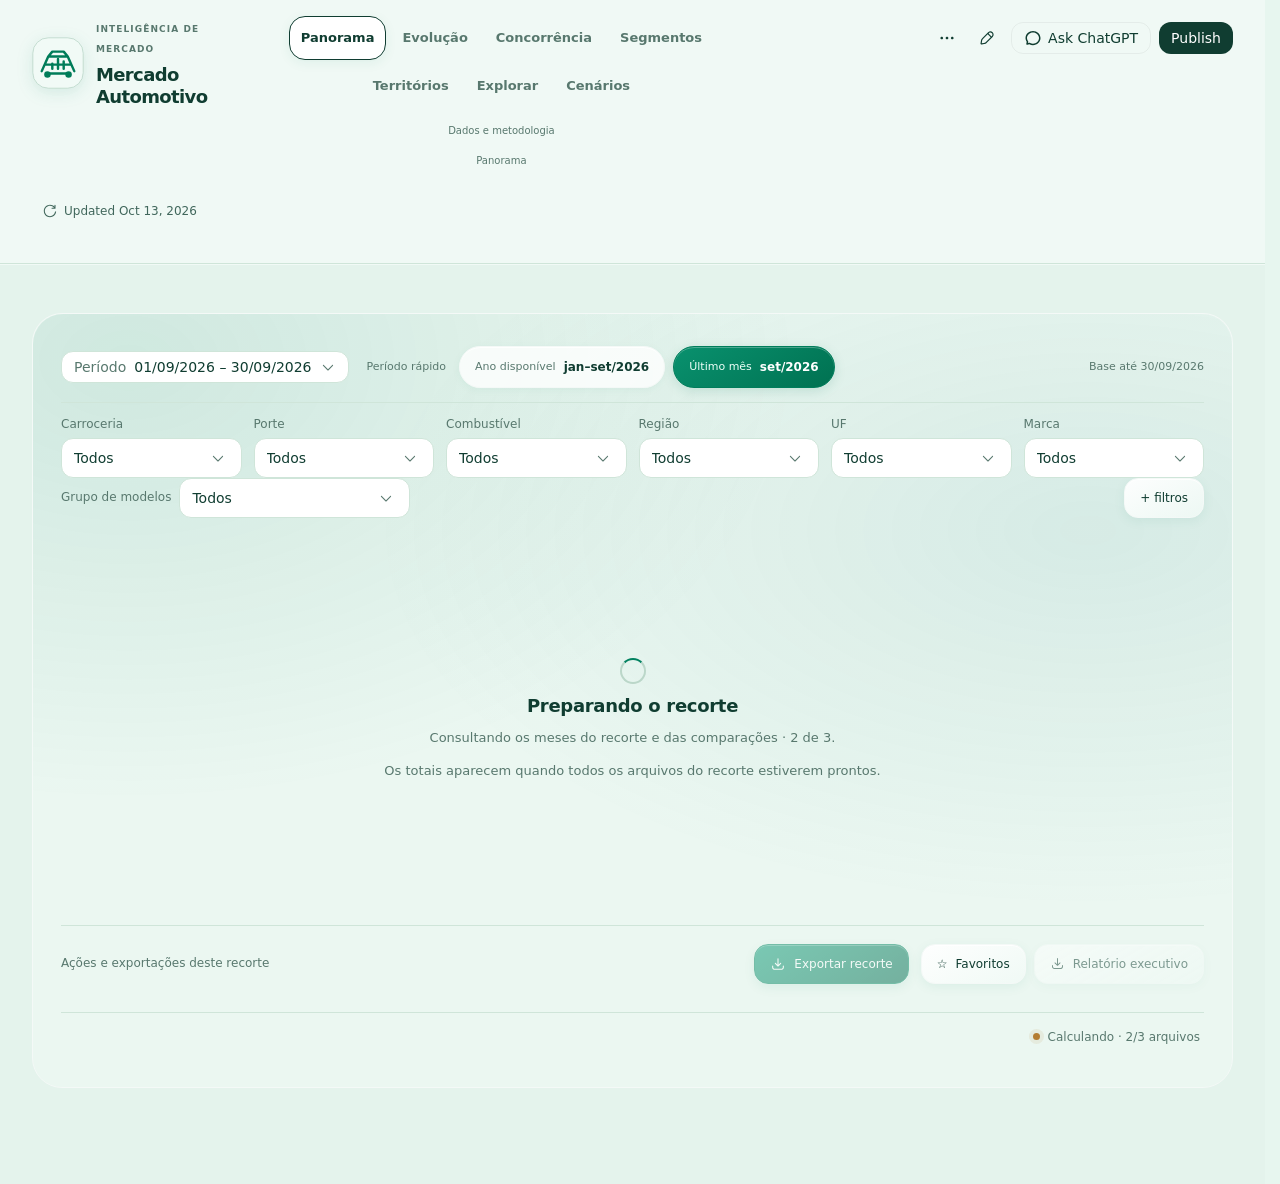
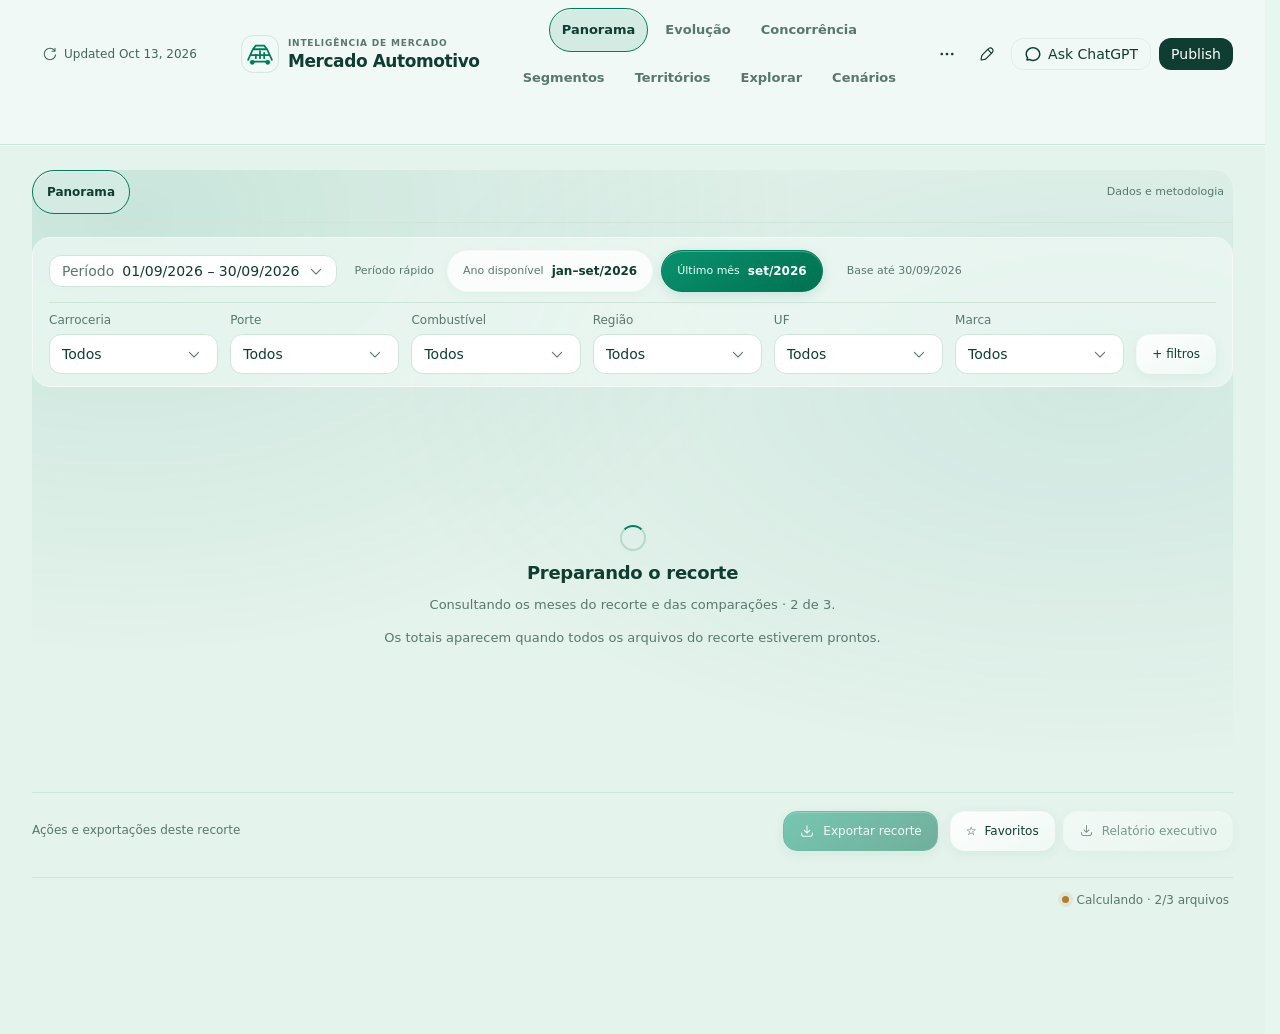
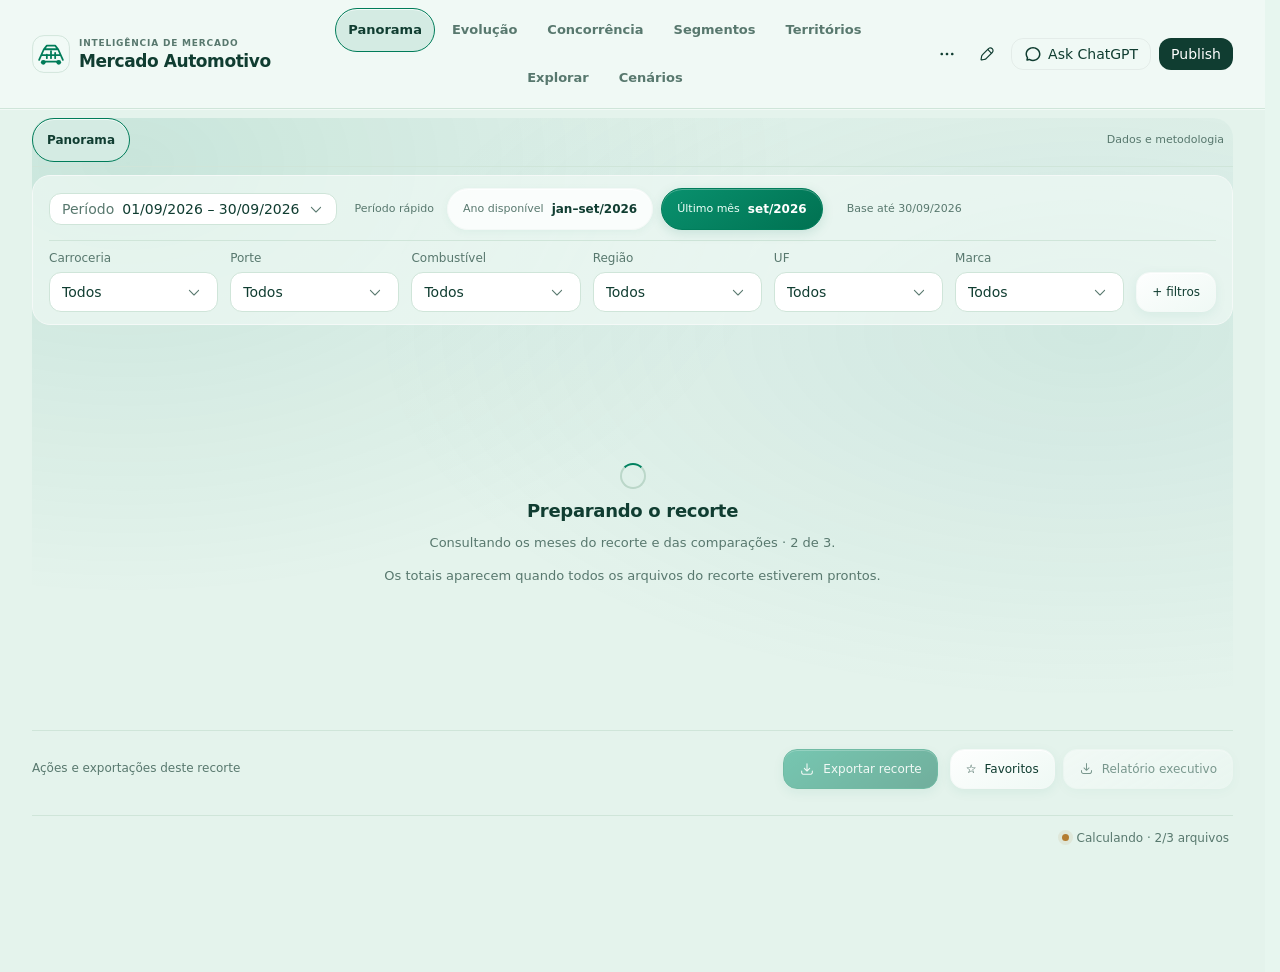
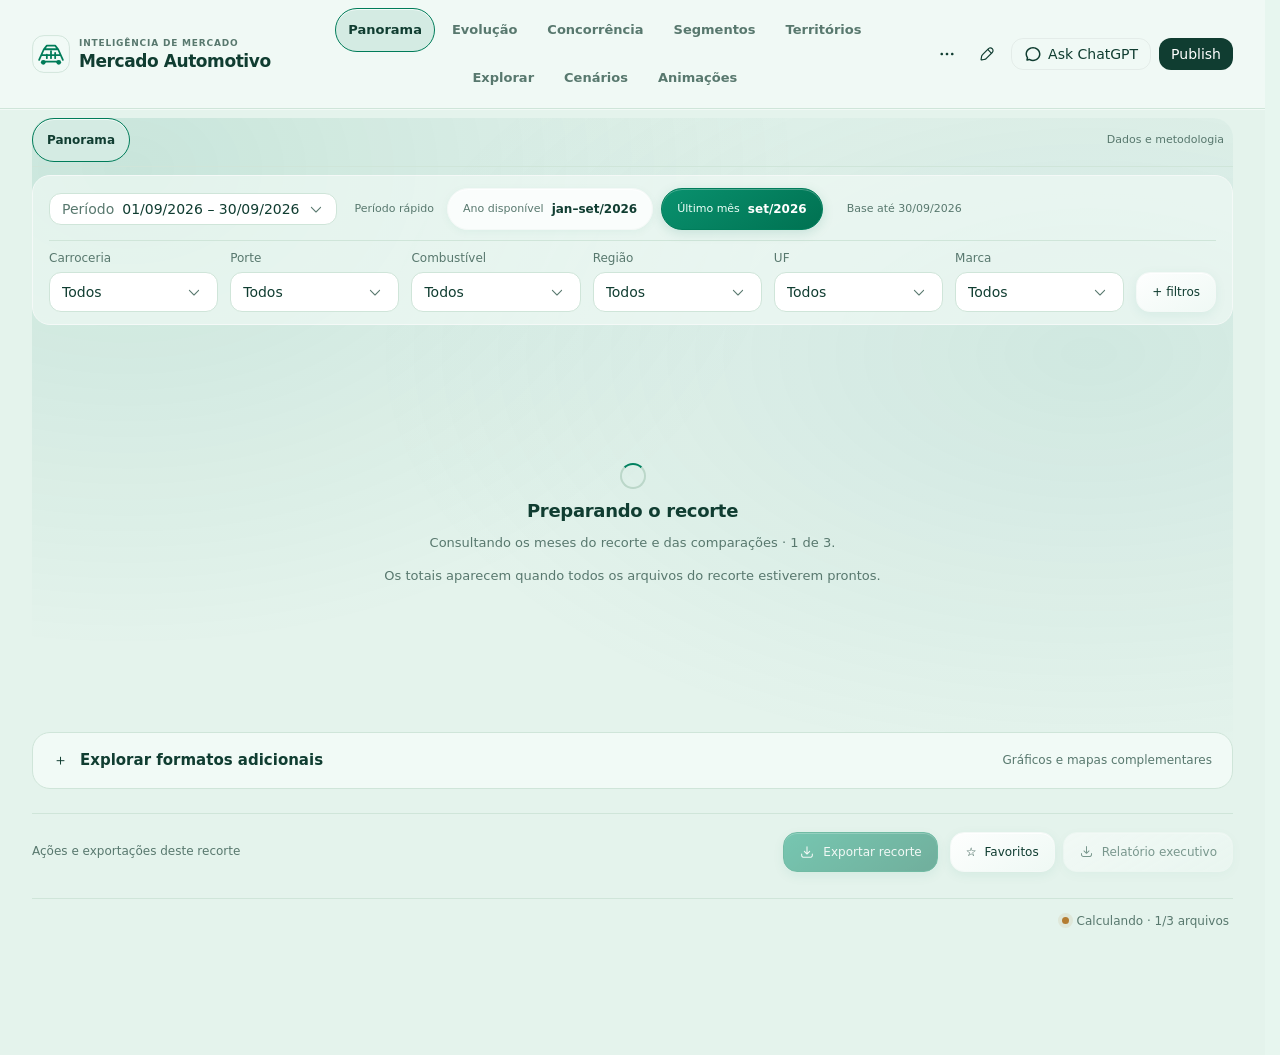
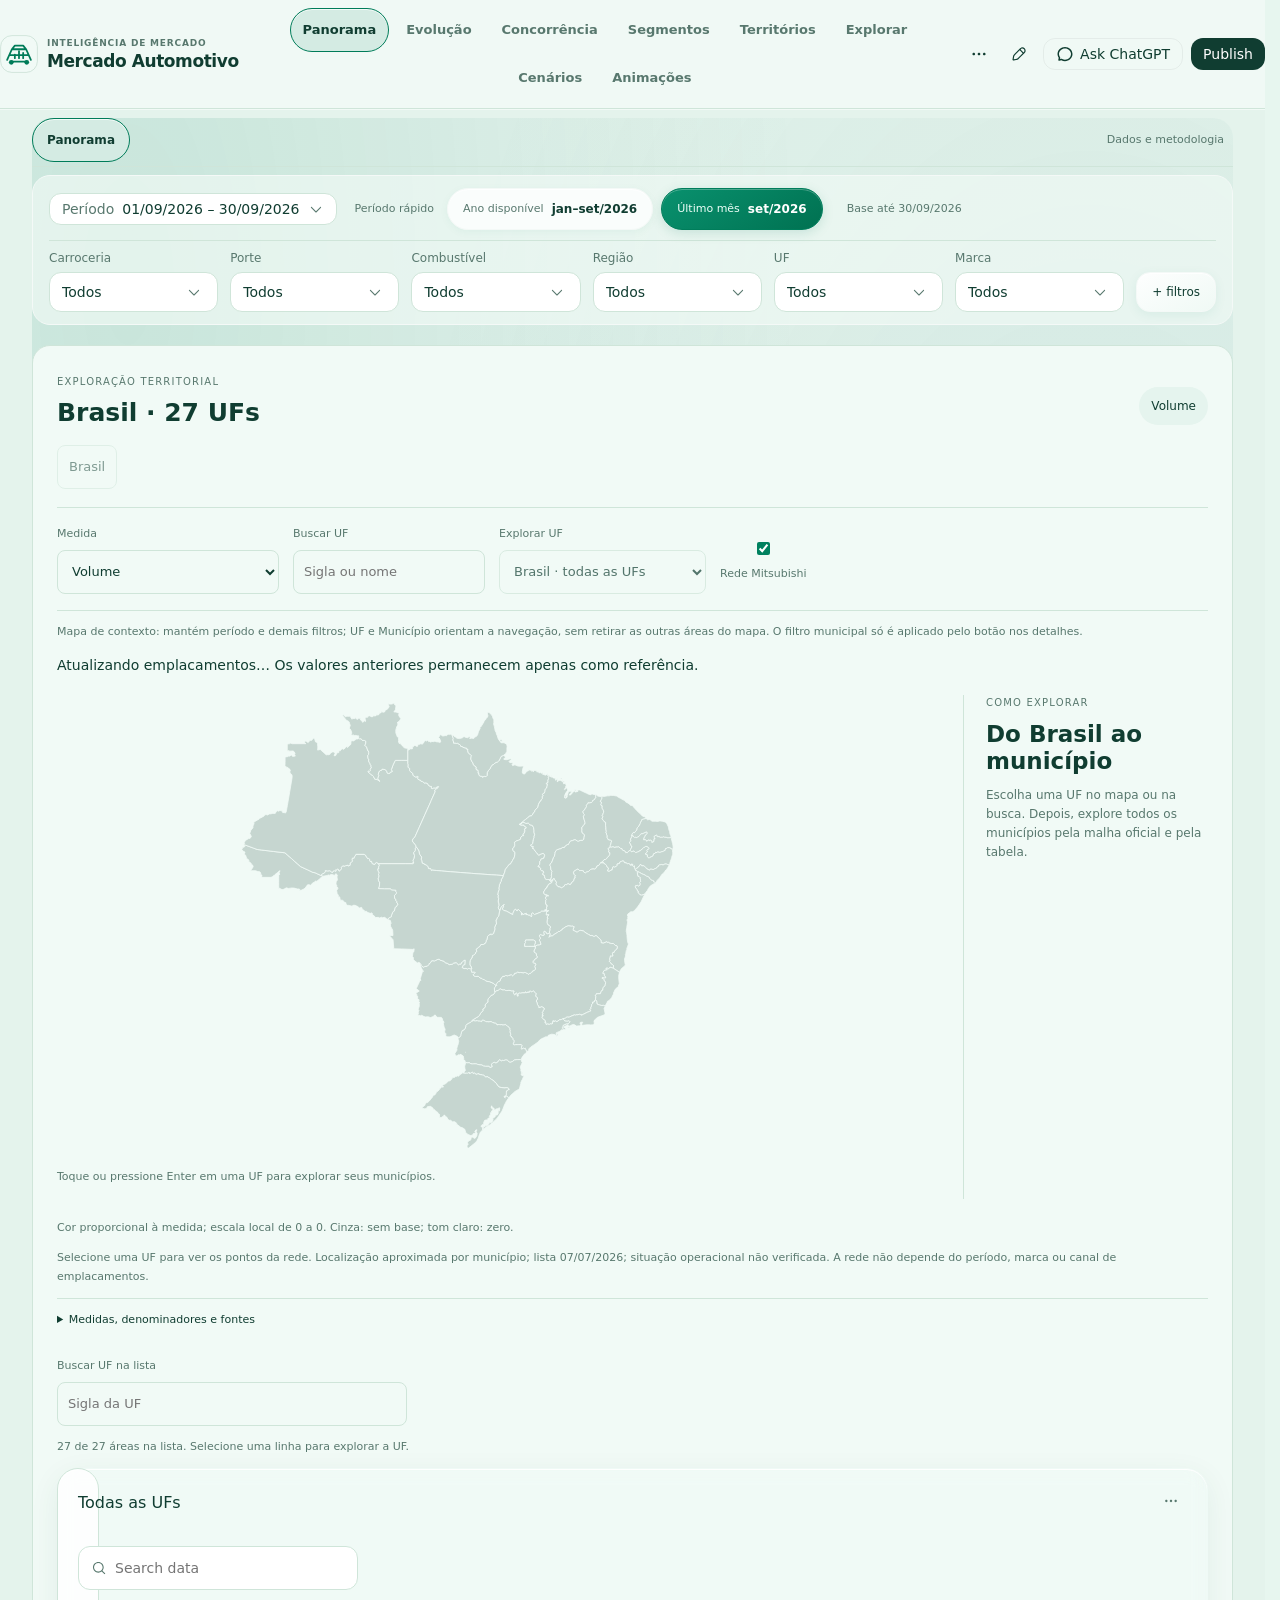
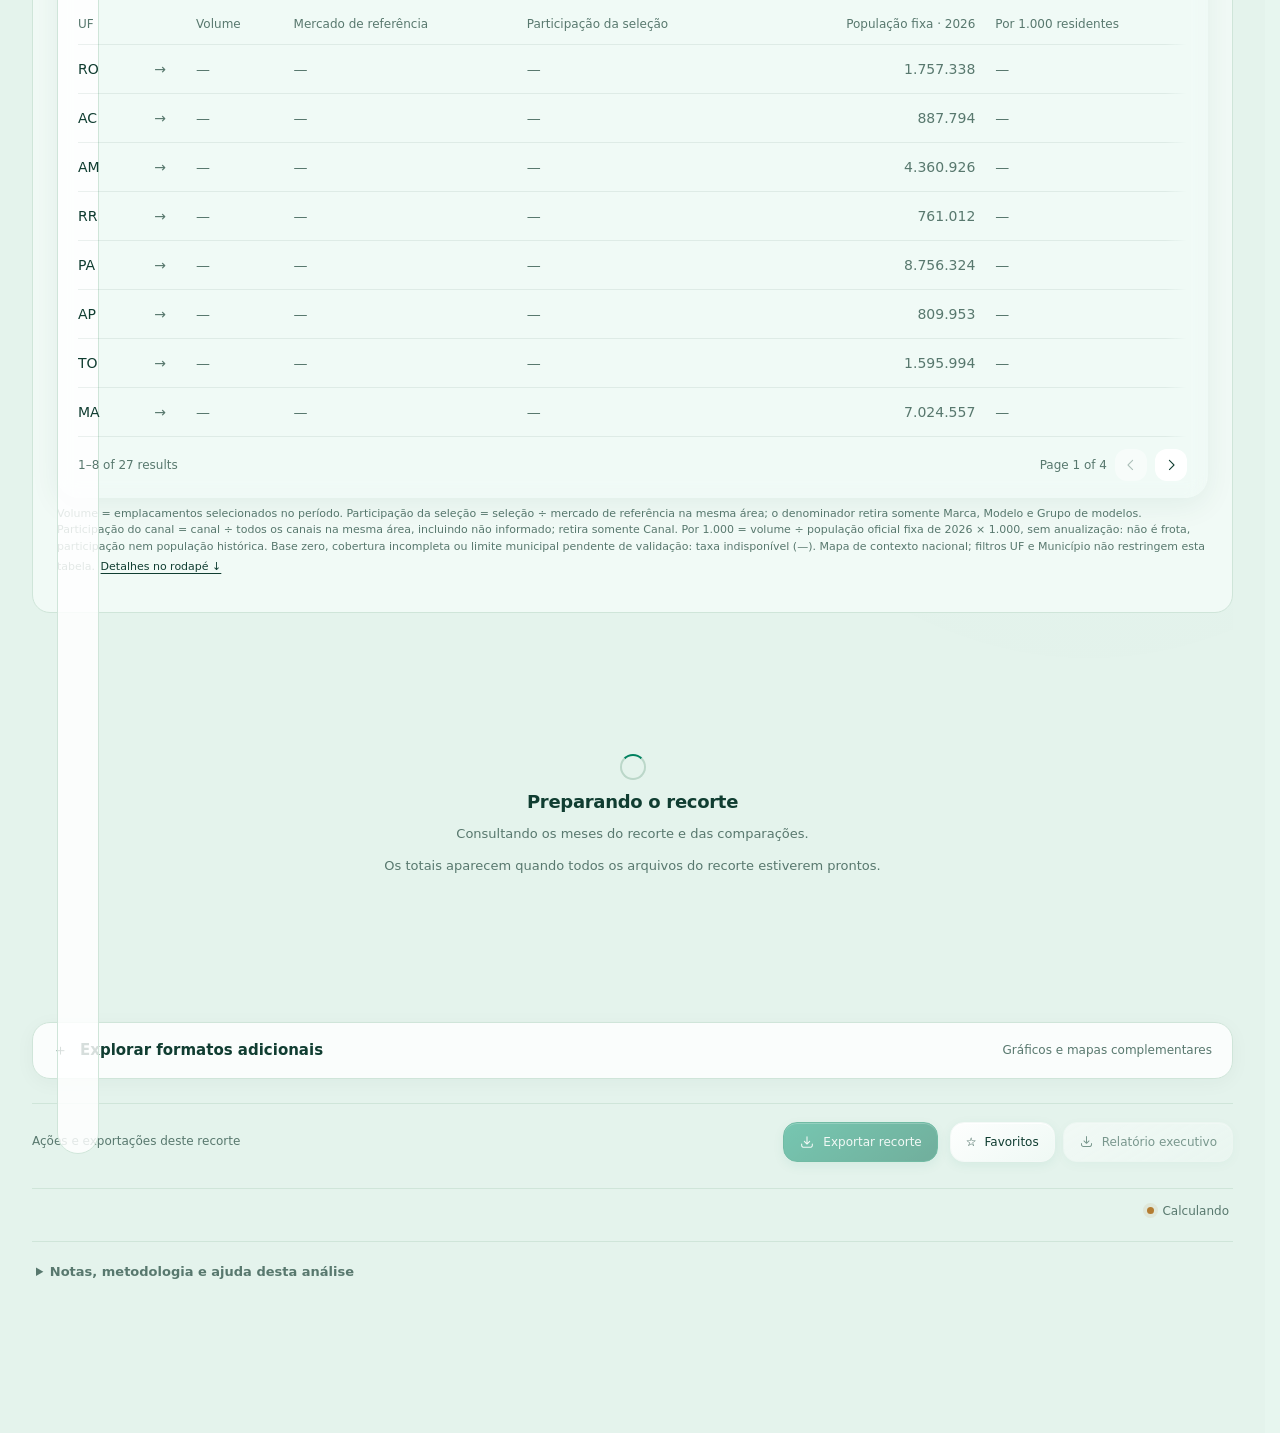
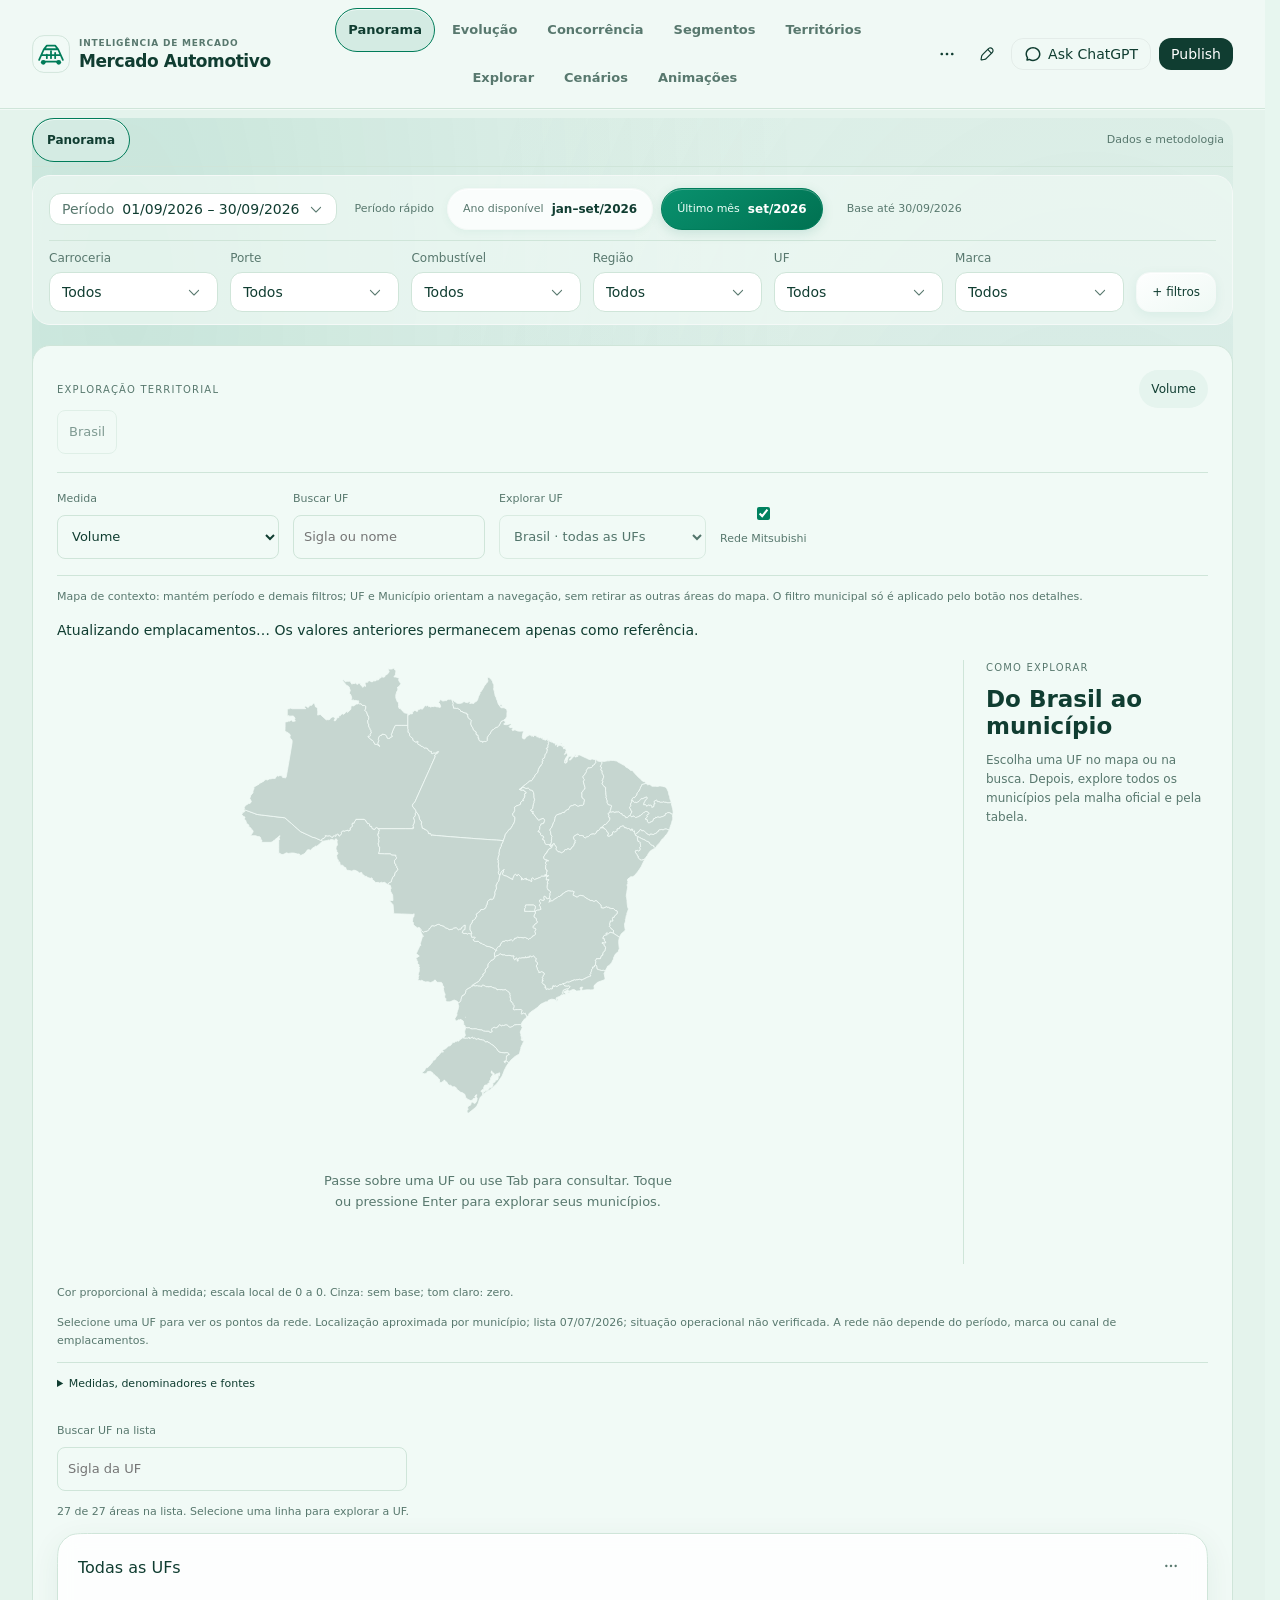
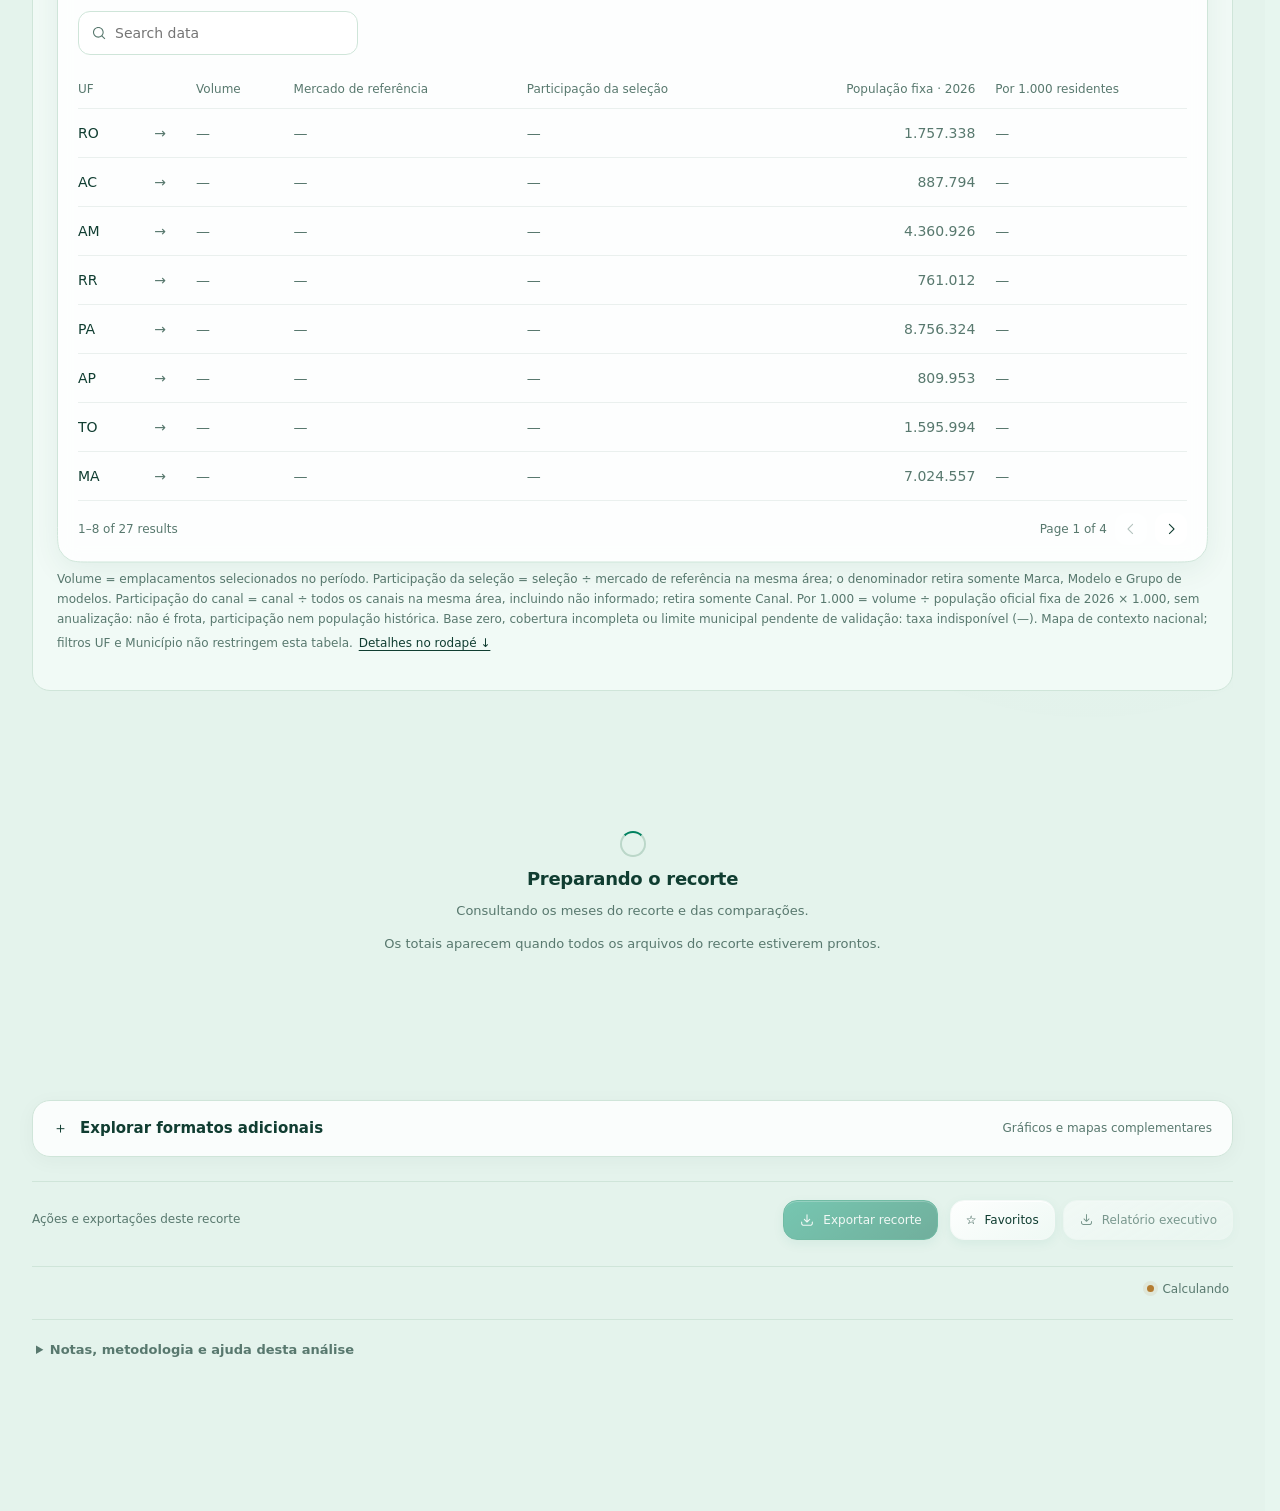
